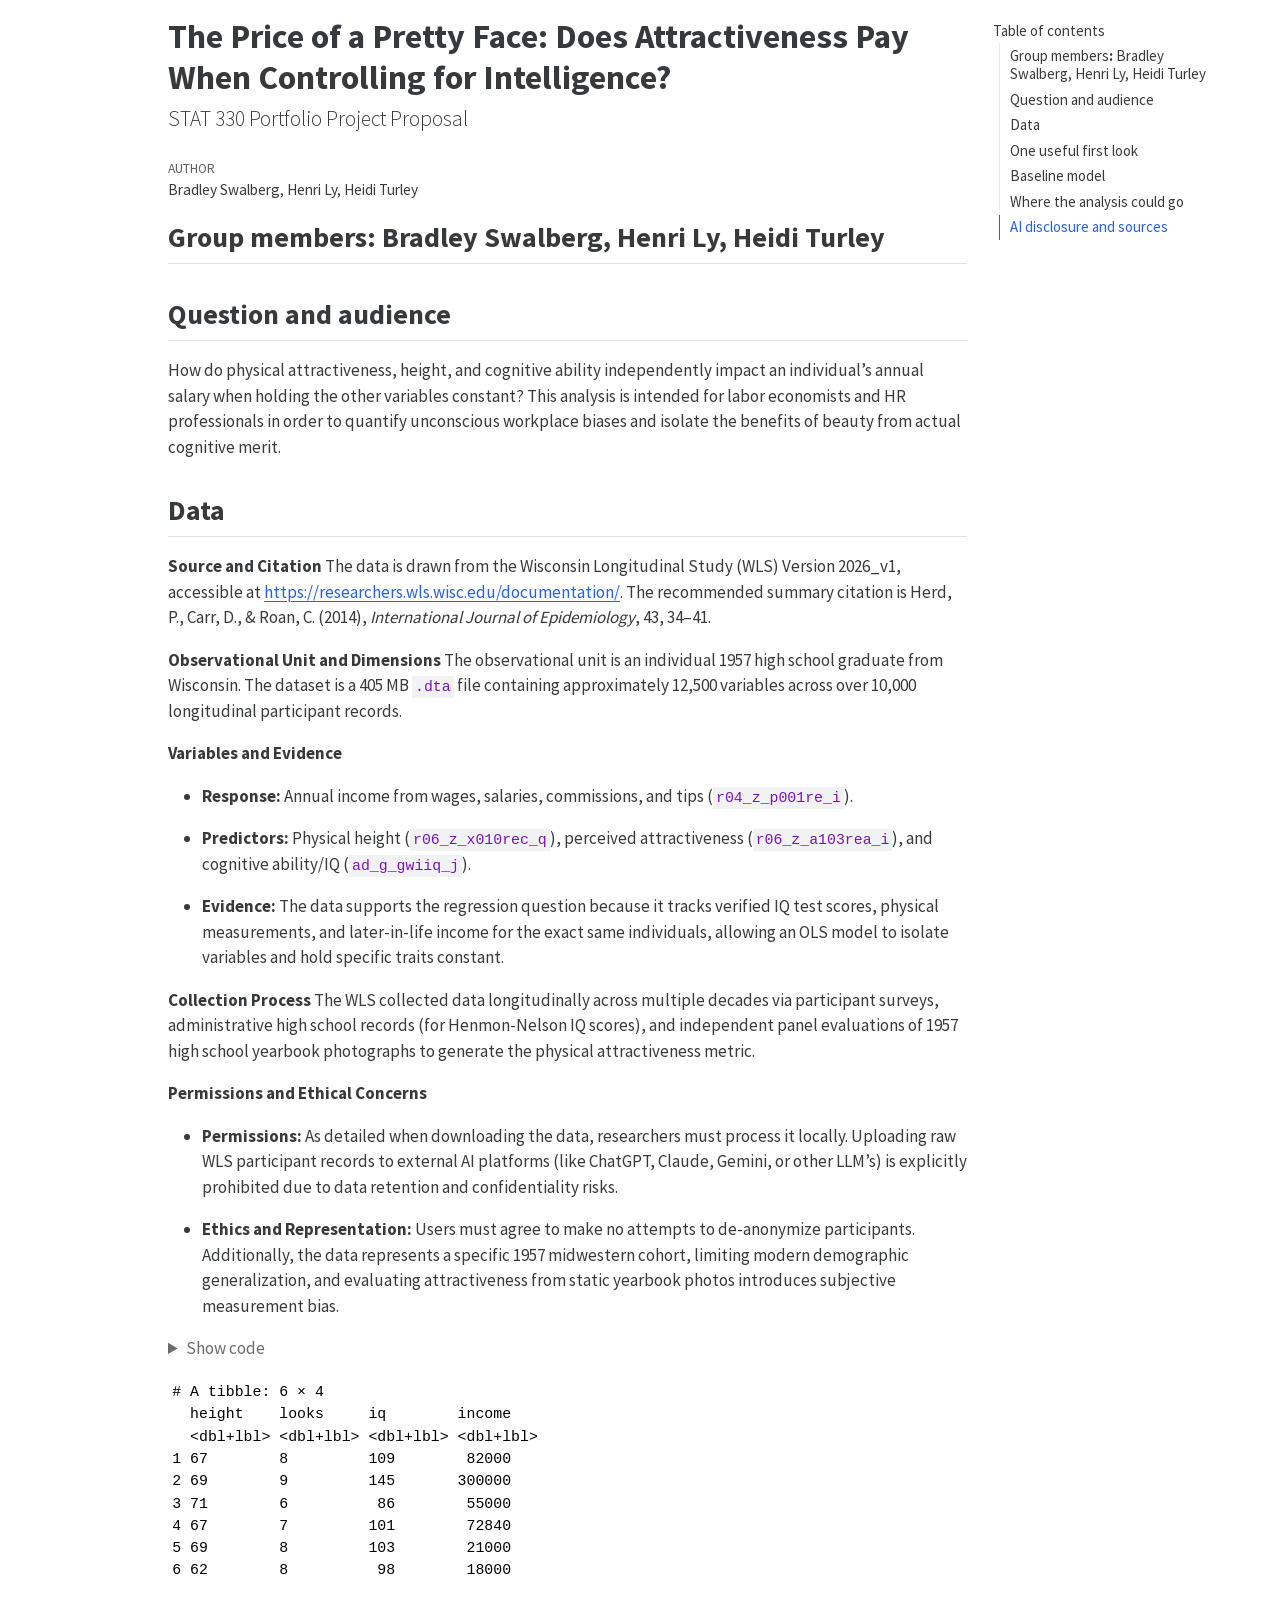
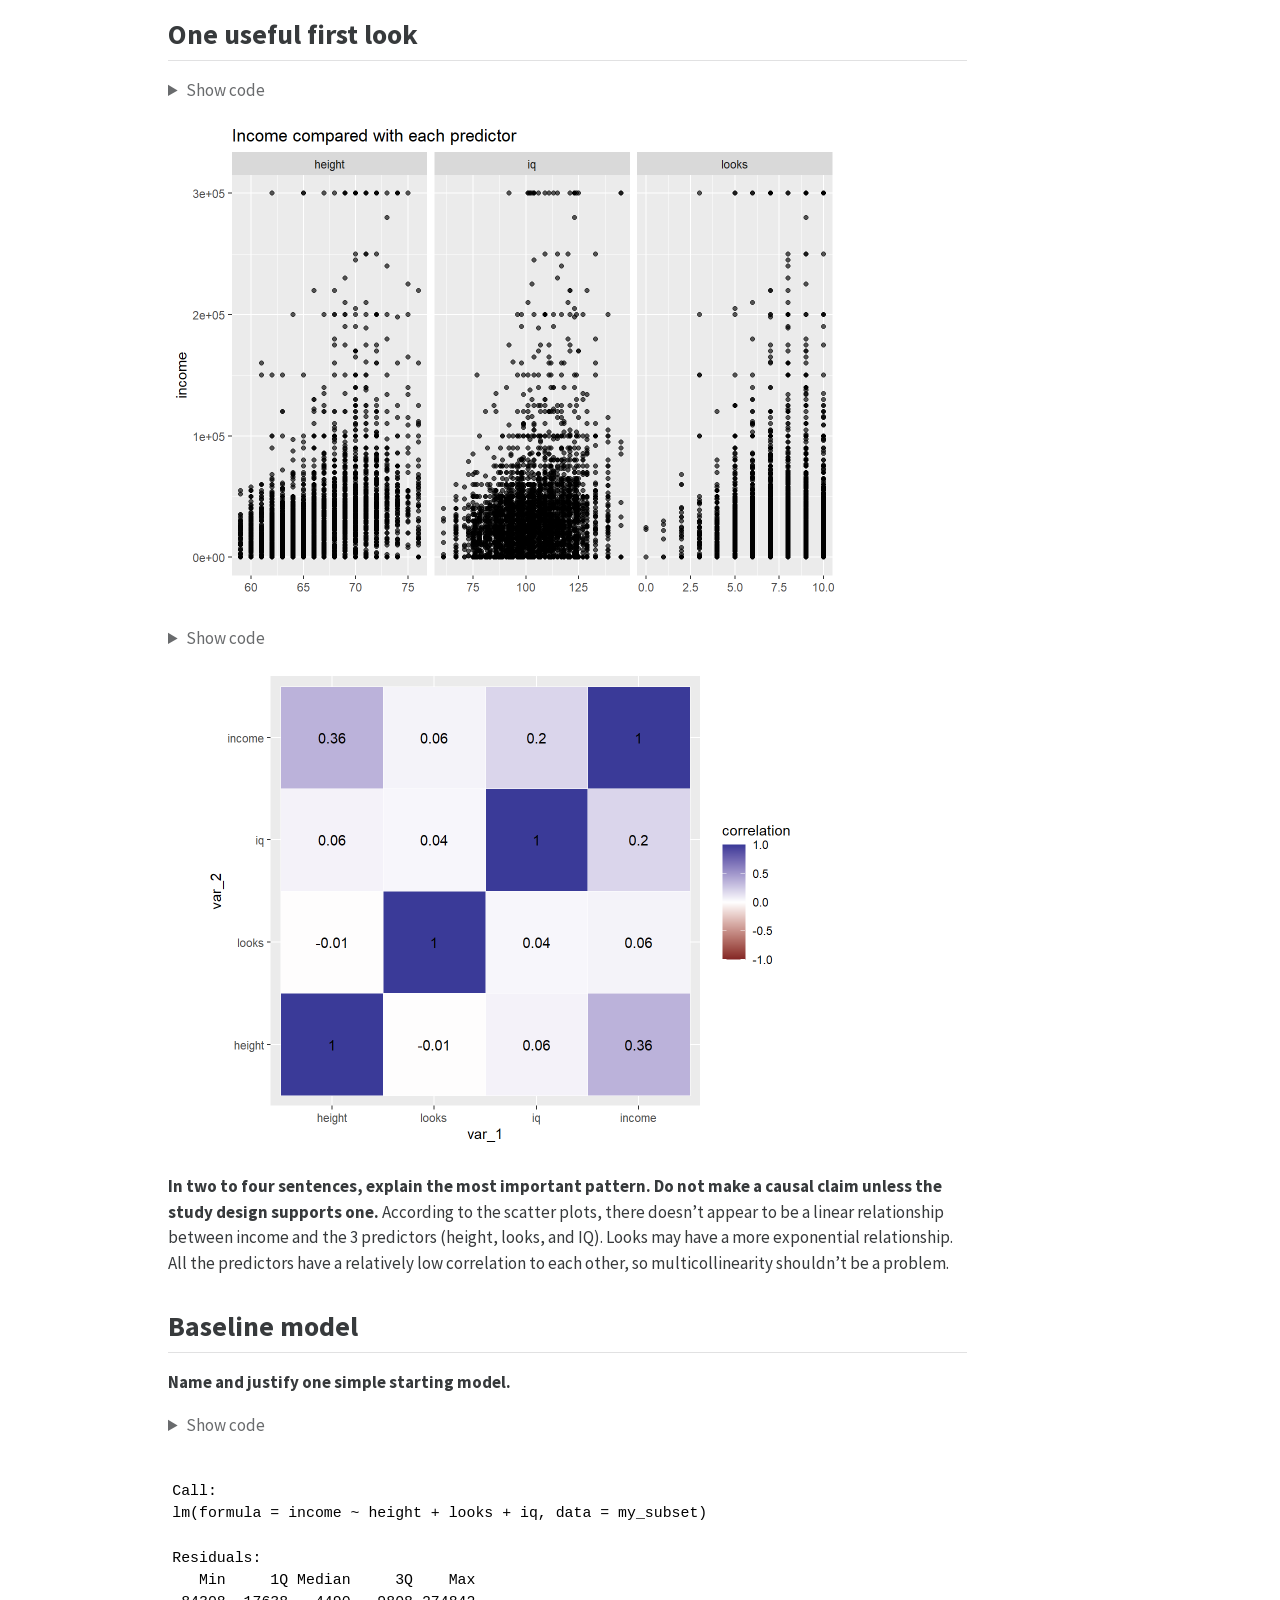
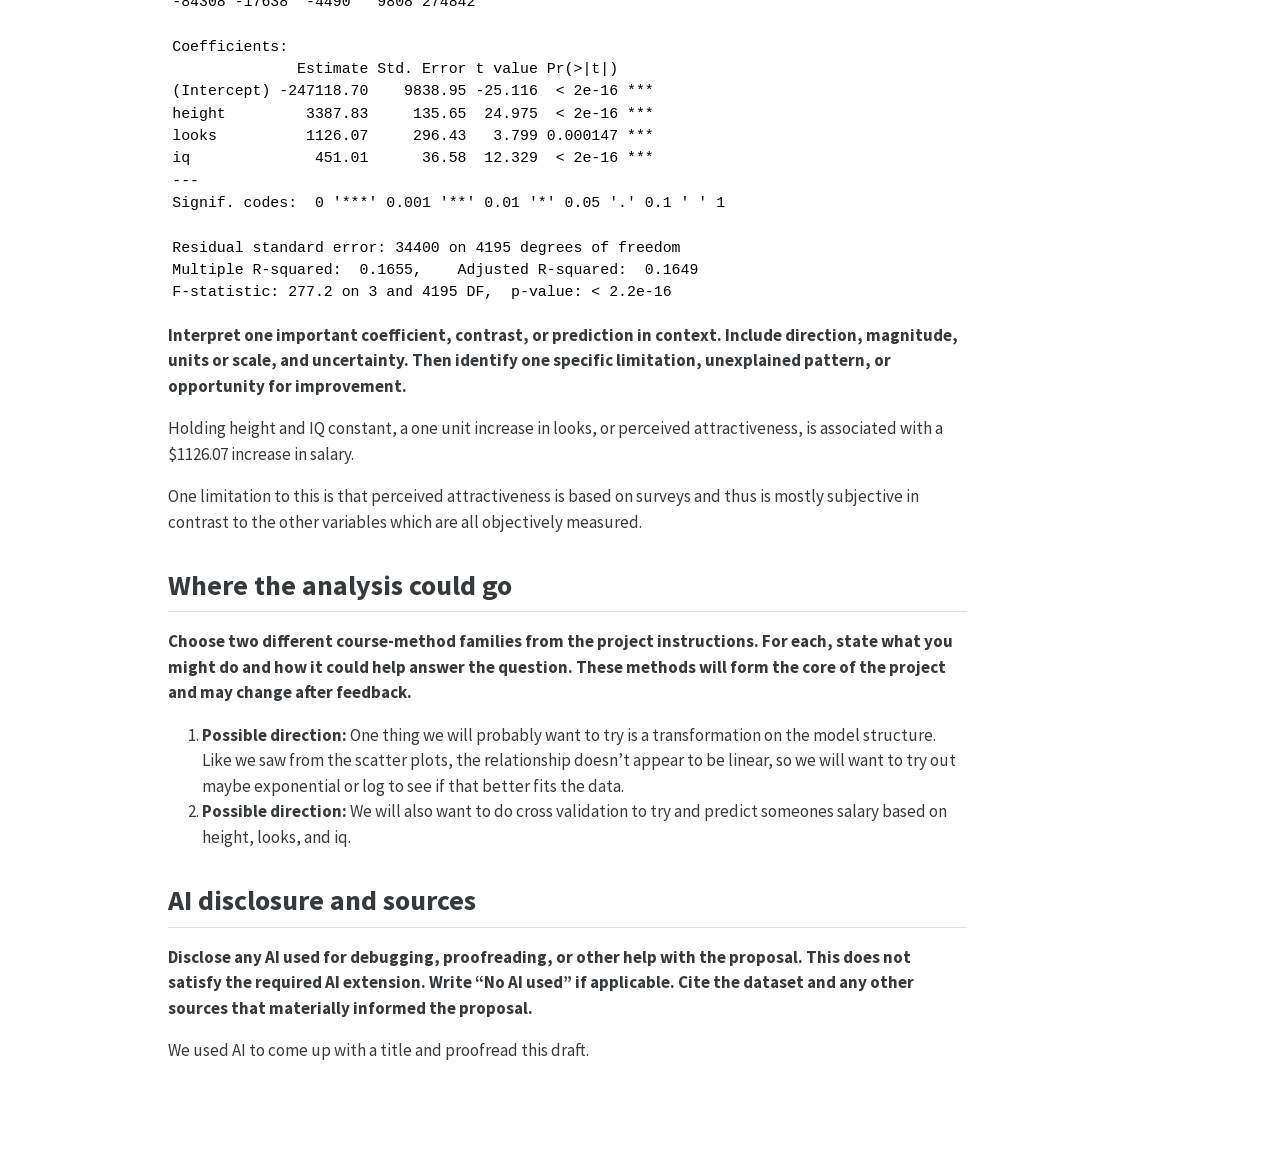
==== Proposal_Template_FINISHED.html @ 2f43ceb2 "Add project files" ====
<!DOCTYPE html>
<html xmlns="http://www.w3.org/1999/xhtml" lang="en" xml:lang="en"><head>

<meta charset="utf-8">
<meta name="generator" content="quarto-1.10.18">

<meta name="viewport" content="width=device-width, initial-scale=1.0, user-scalable=yes">

<meta name="author" content="Bradley Swalberg, Henri Ly, Heidi Turley">

<title>The Price of a Pretty Face: Does Attractiveness Pay When Controlling for Intelligence?</title>
<style>

span.smallcaps{font-variant: small-caps;}
div.columns{display: flex; gap: 1.5em;}
div.column{flex: auto;}
@media screen {
div.columns{gap: min(4vw, 1.5em);}
div.column{overflow-x: auto;}
}
div.hanging-indent{margin-left: 1.5em; text-indent: -1.5em;}
ul.task-list{list-style: none;}
ul.task-list li input[type="checkbox"] {
width: 0.8em;
margin: 0 0.8em 0.2em -1em;  vertical-align: middle;
}

html { -webkit-text-size-adjust: 100%; }
pre > code.sourceCode { white-space: pre; position: relative; }
pre > code.sourceCode > span { display: inline-block; line-height: 1.25; }
pre > code.sourceCode > span:empty { height: 1.2em; }
.sourceCode { overflow: visible; }
code.sourceCode > span { color: inherit; text-decoration: inherit; }
div.sourceCode { margin: 1em 0; }
pre.sourceCode { margin: 0; }
@media screen {
div.sourceCode { overflow: auto; }
}
@media print {
pre > code.sourceCode { white-space: pre-wrap; }
pre > code.sourceCode > span { text-indent: -5em; padding-left: 5em; }
}
pre.numberSource code
{ counter-reset: source-line 0; }
pre.numberSource code > span
{ position: relative; left: -4em; counter-increment: source-line; }
pre.numberSource code > span > a:first-child::before
{ content: counter(source-line);
position: relative; left: -1em; text-align: right; vertical-align: baseline;
border: none; display: inline-block;
-webkit-touch-callout: none; -webkit-user-select: none;
-khtml-user-select: none; -moz-user-select: none;
-ms-user-select: none; user-select: none;
padding: 0 4px; width: 4em;
}
pre.numberSource { margin-left: 3em; padding-left: 4px; }
div.sourceCode
{ }
@media screen {
pre > code.sourceCode > span > a:first-child::before { text-decoration: underline; }
}
</style>


<script>/*!
 * clipboard.js v2.0.11
 * https://clipboardjs.com/
 *
 * Licensed MIT © Zeno Rocha
 */
!function(t,e){"object"==typeof exports&&"object"==typeof module?module.exports=e():"function"==typeof define&&define.amd?define([],e):"object"==typeof exports?exports.ClipboardJS=e():t.ClipboardJS=e()}(this,function(){return n={686:function(t,e,n){"use strict";n.d(e,{default:function(){return b}});var e=n(279),i=n.n(e),e=n(370),u=n.n(e),e=n(817),r=n.n(e);function c(t){try{return document.execCommand(t)}catch(t){return}}var a=function(t){t=r()(t);return c("cut"),t};function o(t,e){var n,o,t=(n=t,o="rtl"===document.documentElement.getAttribute("dir"),(t=document.createElement("textarea")).style.fontSize="12pt",t.style.border="0",t.style.padding="0",t.style.margin="0",t.style.position="absolute",t.style[o?"right":"left"]="-9999px",o=window.pageYOffset||document.documentElement.scrollTop,t.style.top="".concat(o,"px"),t.setAttribute("readonly",""),t.value=n,t);return e.container.appendChild(t),e=r()(t),c("copy"),t.remove(),e}var f=function(t){var e=1<arguments.length&&void 0!==arguments[1]?arguments[1]:{container:document.body},n="";return"string"==typeof t?n=o(t,e):t instanceof HTMLInputElement&&!["text","search","url","tel","password"].includes(null==t?void 0:t.type)?n=o(t.value,e):(n=r()(t),c("copy")),n};function l(t){return(l="function"==typeof Symbol&&"symbol"==typeof Symbol.iterator?function(t){return typeof t}:function(t){return t&&"function"==typeof Symbol&&t.constructor===Symbol&&t!==Symbol.prototype?"symbol":typeof t})(t)}var s=function(){var t=0<arguments.length&&void 0!==arguments[0]?arguments[0]:{},e=t.action,n=void 0===e?"copy":e,o=t.container,e=t.target,t=t.text;if("copy"!==n&&"cut"!==n)throw new Error('Invalid "action" value, use either "copy" or "cut"');if(void 0!==e){if(!e||"object"!==l(e)||1!==e.nodeType)throw new Error('Invalid "target" value, use a valid Element');if("copy"===n&&e.hasAttribute("disabled"))throw new Error('Invalid "target" attribute. Please use "readonly" instead of "disabled" attribute');if("cut"===n&&(e.hasAttribute("readonly")||e.hasAttribute("disabled")))throw new Error('Invalid "target" attribute. You can\'t cut text from elements with "readonly" or "disabled" attributes')}return t?f(t,{container:o}):e?"cut"===n?a(e):f(e,{container:o}):void 0};function p(t){return(p="function"==typeof Symbol&&"symbol"==typeof Symbol.iterator?function(t){return typeof t}:function(t){return t&&"function"==typeof Symbol&&t.constructor===Symbol&&t!==Symbol.prototype?"symbol":typeof t})(t)}function d(t,e){for(var n=0;n<e.length;n++){var o=e[n];o.enumerable=o.enumerable||!1,o.configurable=!0,"value"in o&&(o.writable=!0),Object.defineProperty(t,o.key,o)}}function y(t,e){return(y=Object.setPrototypeOf||function(t,e){return t.__proto__=e,t})(t,e)}function h(n){var o=function(){if("undefined"==typeof Reflect||!Reflect.construct)return!1;if(Reflect.construct.sham)return!1;if("function"==typeof Proxy)return!0;try{return Date.prototype.toString.call(Reflect.construct(Date,[],function(){})),!0}catch(t){return!1}}();return function(){var t,e=v(n);return t=o?(t=v(this).constructor,Reflect.construct(e,arguments,t)):e.apply(this,arguments),e=this,!(t=t)||"object"!==p(t)&&"function"!=typeof t?function(t){if(void 0!==t)return t;throw new ReferenceError("this hasn't been initialised - super() hasn't been called")}(e):t}}function v(t){return(v=Object.setPrototypeOf?Object.getPrototypeOf:function(t){return t.__proto__||Object.getPrototypeOf(t)})(t)}function m(t,e){t="data-clipboard-".concat(t);if(e.hasAttribute(t))return e.getAttribute(t)}var b=function(){!function(t,e){if("function"!=typeof e&&null!==e)throw new TypeError("Super expression must either be null or a function");t.prototype=Object.create(e&&e.prototype,{constructor:{value:t,writable:!0,configurable:!0}}),e&&y(t,e)}(r,i());var t,e,n,o=h(r);function r(t,e){var n;return function(t){if(!(t instanceof r))throw new TypeError("Cannot call a class as a function")}(this),(n=o.call(this)).resolveOptions(e),n.listenClick(t),n}return t=r,n=[{key:"copy",value:function(t){var e=1<arguments.length&&void 0!==arguments[1]?arguments[1]:{container:document.body};return f(t,e)}},{key:"cut",value:function(t){return a(t)}},{key:"isSupported",value:function(){var t=0<arguments.length&&void 0!==arguments[0]?arguments[0]:["copy","cut"],t="string"==typeof t?[t]:t,e=!!document.queryCommandSupported;return t.forEach(function(t){e=e&&!!document.queryCommandSupported(t)}),e}}],(e=[{key:"resolveOptions",value:function(){var t=0<arguments.length&&void 0!==arguments[0]?arguments[0]:{};this.action="function"==typeof t.action?t.action:this.defaultAction,this.target="function"==typeof t.target?t.target:this.defaultTarget,this.text="function"==typeof t.text?t.text:this.defaultText,this.container="object"===p(t.container)?t.container:document.body}},{key:"listenClick",value:function(t){var e=this;this.listener=u()(t,"click",function(t){return e.onClick(t)})}},{key:"onClick",value:function(t){var e=t.delegateTarget||t.currentTarget,n=this.action(e)||"copy",t=s({action:n,container:this.container,target:this.target(e),text:this.text(e)});this.emit(t?"success":"error",{action:n,text:t,trigger:e,clearSelection:function(){e&&e.focus(),window.getSelection().removeAllRanges()}})}},{key:"defaultAction",value:function(t){return m("action",t)}},{key:"defaultTarget",value:function(t){t=m("target",t);if(t)return document.querySelector(t)}},{key:"defaultText",value:function(t){return m("text",t)}},{key:"destroy",value:function(){this.listener.destroy()}}])&&d(t.prototype,e),n&&d(t,n),r}()},828:function(t){var e;"undefined"==typeof Element||Element.prototype.matches||((e=Element.prototype).matches=e.matchesSelector||e.mozMatchesSelector||e.msMatchesSelector||e.oMatchesSelector||e.webkitMatchesSelector),t.exports=function(t,e){for(;t&&9!==t.nodeType;){if("function"==typeof t.matches&&t.matches(e))return t;t=t.parentNode}}},438:function(t,e,n){var u=n(828);function i(t,e,n,o,r){var i=function(e,n,t,o){return function(t){t.delegateTarget=u(t.target,n),t.delegateTarget&&o.call(e,t)}}.apply(this,arguments);return t.addEventListener(n,i,r),{destroy:function(){t.removeEventListener(n,i,r)}}}t.exports=function(t,e,n,o,r){return"function"==typeof t.addEventListener?i.apply(null,arguments):"function"==typeof n?i.bind(null,document).apply(null,arguments):("string"==typeof t&&(t=document.querySelectorAll(t)),Array.prototype.map.call(t,function(t){return i(t,e,n,o,r)}))}},879:function(t,n){n.node=function(t){return void 0!==t&&t instanceof HTMLElement&&1===t.nodeType},n.nodeList=function(t){var e=Object.prototype.toString.call(t);return void 0!==t&&("[object NodeList]"===e||"[object HTMLCollection]"===e)&&"length"in t&&(0===t.length||n.node(t[0]))},n.string=function(t){return"string"==typeof t||t instanceof String},n.fn=function(t){return"[object Function]"===Object.prototype.toString.call(t)}},370:function(t,e,n){var f=n(879),l=n(438);t.exports=function(t,e,n){if(!t&&!e&&!n)throw new Error("Missing required arguments");if(!f.string(e))throw new TypeError("Second argument must be a String");if(!f.fn(n))throw new TypeError("Third argument must be a Function");if(f.node(t))return c=e,a=n,(u=t).addEventListener(c,a),{destroy:function(){u.removeEventListener(c,a)}};if(f.nodeList(t))return o=t,r=e,i=n,Array.prototype.forEach.call(o,function(t){t.addEventListener(r,i)}),{destroy:function(){Array.prototype.forEach.call(o,function(t){t.removeEventListener(r,i)})}};if(f.string(t))return t=t,e=e,n=n,l(document.body,t,e,n);throw new TypeError("First argument must be a String, HTMLElement, HTMLCollection, or NodeList");var o,r,i,u,c,a}},817:function(t){t.exports=function(t){var e,n="SELECT"===t.nodeName?(t.focus(),t.value):"INPUT"===t.nodeName||"TEXTAREA"===t.nodeName?((e=t.hasAttribute("readonly"))||t.setAttribute("readonly",""),t.select(),t.setSelectionRange(0,t.value.length),e||t.removeAttribute("readonly"),t.value):(t.hasAttribute("contenteditable")&&t.focus(),n=window.getSelection(),(e=document.createRange()).selectNodeContents(t),n.removeAllRanges(),n.addRange(e),n.toString());return n}},279:function(t){function e(){}e.prototype={on:function(t,e,n){var o=this.e||(this.e={});return(o[t]||(o[t]=[])).push({fn:e,ctx:n}),this},once:function(t,e,n){var o=this;function r(){o.off(t,r),e.apply(n,arguments)}return r._=e,this.on(t,r,n)},emit:function(t){for(var e=[].slice.call(arguments,1),n=((this.e||(this.e={}))[t]||[]).slice(),o=0,r=n.length;o<r;o++)n[o].fn.apply(n[o].ctx,e);return this},off:function(t,e){var n=this.e||(this.e={}),o=n[t],r=[];if(o&&e)for(var i=0,u=o.length;i<u;i++)o[i].fn!==e&&o[i].fn._!==e&&r.push(o[i]);return r.length?n[t]=r:delete n[t],this}},t.exports=e,t.exports.TinyEmitter=e}},r={},o.n=function(t){var e=t&&t.__esModule?function(){return t.default}:function(){return t};return o.d(e,{a:e}),e},o.d=function(t,e){for(var n in e)o.o(e,n)&&!o.o(t,n)&&Object.defineProperty(t,n,{enumerable:!0,get:e[n]})},o.o=function(t,e){return Object.prototype.hasOwnProperty.call(t,e)},o(686).default;function o(t){if(r[t])return r[t].exports;var e=r[t]={exports:{}};return n[t](e,e.exports,o),e.exports}var n,r});</script>
<script src="[data-uri]" type="module"></script>
<script src="[data-uri]" type="module"></script>
<script>/**
 * @popperjs/core v2.11.7 - MIT License
 */

!function(e,t){"object"==typeof exports&&"undefined"!=typeof module?t(exports):"function"==typeof define&&define.amd?define(["exports"],t):t((e="undefined"!=typeof globalThis?globalThis:e||self).Popper={})}(this,(function(e){"use strict";function t(e){if(null==e)return window;if("[object Window]"!==e.toString()){var t=e.ownerDocument;return t&&t.defaultView||window}return e}function n(e){return e instanceof t(e).Element||e instanceof Element}function r(e){return e instanceof t(e).HTMLElement||e instanceof HTMLElement}function o(e){return"undefined"!=typeof ShadowRoot&&(e instanceof t(e).ShadowRoot||e instanceof ShadowRoot)}var i=Math.max,a=Math.min,s=Math.round;function f(){var e=navigator.userAgentData;return null!=e&&e.brands&&Array.isArray(e.brands)?e.brands.map((function(e){return e.brand+"/"+e.version})).join(" "):navigator.userAgent}function c(){return!/^((?!chrome|android).)*safari/i.test(f())}function p(e,o,i){void 0===o&&(o=!1),void 0===i&&(i=!1);var a=e.getBoundingClientRect(),f=1,p=1;o&&r(e)&&(f=e.offsetWidth>0&&s(a.width)/e.offsetWidth||1,p=e.offsetHeight>0&&s(a.height)/e.offsetHeight||1);var u=(n(e)?t(e):window).visualViewport,l=!c()&&i,d=(a.left+(l&&u?u.offsetLeft:0))/f,h=(a.top+(l&&u?u.offsetTop:0))/p,m=a.width/f,v=a.height/p;return{width:m,height:v,top:h,right:d+m,bottom:h+v,left:d,x:d,y:h}}function u(e){var n=t(e);return{scrollLeft:n.pageXOffset,scrollTop:n.pageYOffset}}function l(e){return e?(e.nodeName||"").toLowerCase():null}function d(e){return((n(e)?e.ownerDocument:e.document)||window.document).documentElement}function h(e){return p(d(e)).left+u(e).scrollLeft}function m(e){return t(e).getComputedStyle(e)}function v(e){var t=m(e),n=t.overflow,r=t.overflowX,o=t.overflowY;return/auto|scroll|overlay|hidden/.test(n+o+r)}function y(e,n,o){void 0===o&&(o=!1);var i,a,f=r(n),c=r(n)&&function(e){var t=e.getBoundingClientRect(),n=s(t.width)/e.offsetWidth||1,r=s(t.height)/e.offsetHeight||1;return 1!==n||1!==r}(n),m=d(n),y=p(e,c,o),g={scrollLeft:0,scrollTop:0},b={x:0,y:0};return(f||!f&&!o)&&(("body"!==l(n)||v(m))&&(g=(i=n)!==t(i)&&r(i)?{scrollLeft:(a=i).scrollLeft,scrollTop:a.scrollTop}:u(i)),r(n)?((b=p(n,!0)).x+=n.clientLeft,b.y+=n.clientTop):m&&(b.x=h(m))),{x:y.left+g.scrollLeft-b.x,y:y.top+g.scrollTop-b.y,width:y.width,height:y.height}}function g(e){var t=p(e),n=e.offsetWidth,r=e.offsetHeight;return Math.abs(t.width-n)<=1&&(n=t.width),Math.abs(t.height-r)<=1&&(r=t.height),{x:e.offsetLeft,y:e.offsetTop,width:n,height:r}}function b(e){return"html"===l(e)?e:e.assignedSlot||e.parentNode||(o(e)?e.host:null)||d(e)}function x(e){return["html","body","#document"].indexOf(l(e))>=0?e.ownerDocument.body:r(e)&&v(e)?e:x(b(e))}function w(e,n){var r;void 0===n&&(n=[]);var o=x(e),i=o===(null==(r=e.ownerDocument)?void 0:r.body),a=t(o),s=i?[a].concat(a.visualViewport||[],v(o)?o:[]):o,f=n.concat(s);return i?f:f.concat(w(b(s)))}function O(e){return["table","td","th"].indexOf(l(e))>=0}function j(e){return r(e)&&"fixed"!==m(e).position?e.offsetParent:null}function E(e){for(var n=t(e),i=j(e);i&&O(i)&&"static"===m(i).position;)i=j(i);return i&&("html"===l(i)||"body"===l(i)&&"static"===m(i).position)?n:i||function(e){var t=/firefox/i.test(f());if(/Trident/i.test(f())&&r(e)&&"fixed"===m(e).position)return null;var n=b(e);for(o(n)&&(n=n.host);r(n)&&["html","body"].indexOf(l(n))<0;){var i=m(n);if("none"!==i.transform||"none"!==i.perspective||"paint"===i.contain||-1!==["transform","perspective"].indexOf(i.willChange)||t&&"filter"===i.willChange||t&&i.filter&&"none"!==i.filter)return n;n=n.parentNode}return null}(e)||n}var D="top",A="bottom",L="right",P="left",M="auto",k=[D,A,L,P],W="start",B="end",H="viewport",T="popper",R=k.reduce((function(e,t){return e.concat([t+"-"+W,t+"-"+B])}),[]),S=[].concat(k,[M]).reduce((function(e,t){return e.concat([t,t+"-"+W,t+"-"+B])}),[]),V=["beforeRead","read","afterRead","beforeMain","main","afterMain","beforeWrite","write","afterWrite"];function q(e){var t=new Map,n=new Set,r=[];function o(e){n.add(e.name),[].concat(e.requires||[],e.requiresIfExists||[]).forEach((function(e){if(!n.has(e)){var r=t.get(e);r&&o(r)}})),r.push(e)}return e.forEach((function(e){t.set(e.name,e)})),e.forEach((function(e){n.has(e.name)||o(e)})),r}function C(e){return e.split("-")[0]}function N(e,t){var n=t.getRootNode&&t.getRootNode();if(e.contains(t))return!0;if(n&&o(n)){var r=t;do{if(r&&e.isSameNode(r))return!0;r=r.parentNode||r.host}while(r)}return!1}function I(e){return Object.assign({},e,{left:e.x,top:e.y,right:e.x+e.width,bottom:e.y+e.height})}function _(e,r,o){return r===H?I(function(e,n){var r=t(e),o=d(e),i=r.visualViewport,a=o.clientWidth,s=o.clientHeight,f=0,p=0;if(i){a=i.width,s=i.height;var u=c();(u||!u&&"fixed"===n)&&(f=i.offsetLeft,p=i.offsetTop)}return{width:a,height:s,x:f+h(e),y:p}}(e,o)):n(r)?function(e,t){var n=p(e,!1,"fixed"===t);return n.top=n.top+e.clientTop,n.left=n.left+e.clientLeft,n.bottom=n.top+e.clientHeight,n.right=n.left+e.clientWidth,n.width=e.clientWidth,n.height=e.clientHeight,n.x=n.left,n.y=n.top,n}(r,o):I(function(e){var t,n=d(e),r=u(e),o=null==(t=e.ownerDocument)?void 0:t.body,a=i(n.scrollWidth,n.clientWidth,o?o.scrollWidth:0,o?o.clientWidth:0),s=i(n.scrollHeight,n.clientHeight,o?o.scrollHeight:0,o?o.clientHeight:0),f=-r.scrollLeft+h(e),c=-r.scrollTop;return"rtl"===m(o||n).direction&&(f+=i(n.clientWidth,o?o.clientWidth:0)-a),{width:a,height:s,x:f,y:c}}(d(e)))}function F(e,t,o,s){var f="clippingParents"===t?function(e){var t=w(b(e)),o=["absolute","fixed"].indexOf(m(e).position)>=0&&r(e)?E(e):e;return n(o)?t.filter((function(e){return n(e)&&N(e,o)&&"body"!==l(e)})):[]}(e):[].concat(t),c=[].concat(f,[o]),p=c[0],u=c.reduce((function(t,n){var r=_(e,n,s);return t.top=i(r.top,t.top),t.right=a(r.right,t.right),t.bottom=a(r.bottom,t.bottom),t.left=i(r.left,t.left),t}),_(e,p,s));return u.width=u.right-u.left,u.height=u.bottom-u.top,u.x=u.left,u.y=u.top,u}function U(e){return e.split("-")[1]}function z(e){return["top","bottom"].indexOf(e)>=0?"x":"y"}function X(e){var t,n=e.reference,r=e.element,o=e.placement,i=o?C(o):null,a=o?U(o):null,s=n.x+n.width/2-r.width/2,f=n.y+n.height/2-r.height/2;switch(i){case D:t={x:s,y:n.y-r.height};break;case A:t={x:s,y:n.y+n.height};break;case L:t={x:n.x+n.width,y:f};break;case P:t={x:n.x-r.width,y:f};break;default:t={x:n.x,y:n.y}}var c=i?z(i):null;if(null!=c){var p="y"===c?"height":"width";switch(a){case W:t[c]=t[c]-(n[p]/2-r[p]/2);break;case B:t[c]=t[c]+(n[p]/2-r[p]/2)}}return t}function Y(e){return Object.assign({},{top:0,right:0,bottom:0,left:0},e)}function G(e,t){return t.reduce((function(t,n){return t[n]=e,t}),{})}function J(e,t){void 0===t&&(t={});var r=t,o=r.placement,i=void 0===o?e.placement:o,a=r.strategy,s=void 0===a?e.strategy:a,f=r.boundary,c=void 0===f?"clippingParents":f,u=r.rootBoundary,l=void 0===u?H:u,h=r.elementContext,m=void 0===h?T:h,v=r.altBoundary,y=void 0!==v&&v,g=r.padding,b=void 0===g?0:g,x=Y("number"!=typeof b?b:G(b,k)),w=m===T?"reference":T,O=e.rects.popper,j=e.elements[y?w:m],E=F(n(j)?j:j.contextElement||d(e.elements.popper),c,l,s),P=p(e.elements.reference),M=X({reference:P,element:O,strategy:"absolute",placement:i}),W=I(Object.assign({},O,M)),B=m===T?W:P,R={top:E.top-B.top+x.top,bottom:B.bottom-E.bottom+x.bottom,left:E.left-B.left+x.left,right:B.right-E.right+x.right},S=e.modifiersData.offset;if(m===T&&S){var V=S[i];Object.keys(R).forEach((function(e){var t=[L,A].indexOf(e)>=0?1:-1,n=[D,A].indexOf(e)>=0?"y":"x";R[e]+=V[n]*t}))}return R}var K={placement:"bottom",modifiers:[],strategy:"absolute"};function Q(){for(var e=arguments.length,t=new Array(e),n=0;n<e;n++)t[n]=arguments[n];return!t.some((function(e){return!(e&&"function"==typeof e.getBoundingClientRect)}))}function Z(e){void 0===e&&(e={});var t=e,r=t.defaultModifiers,o=void 0===r?[]:r,i=t.defaultOptions,a=void 0===i?K:i;return function(e,t,r){void 0===r&&(r=a);var i,s,f={placement:"bottom",orderedModifiers:[],options:Object.assign({},K,a),modifiersData:{},elements:{reference:e,popper:t},attributes:{},styles:{}},c=[],p=!1,u={state:f,setOptions:function(r){var i="function"==typeof r?r(f.options):r;l(),f.options=Object.assign({},a,f.options,i),f.scrollParents={reference:n(e)?w(e):e.contextElement?w(e.contextElement):[],popper:w(t)};var s,p,d=function(e){var t=q(e);return V.reduce((function(e,n){return e.concat(t.filter((function(e){return e.phase===n})))}),[])}((s=[].concat(o,f.options.modifiers),p=s.reduce((function(e,t){var n=e[t.name];return e[t.name]=n?Object.assign({},n,t,{options:Object.assign({},n.options,t.options),data:Object.assign({},n.data,t.data)}):t,e}),{}),Object.keys(p).map((function(e){return p[e]}))));return f.orderedModifiers=d.filter((function(e){return e.enabled})),f.orderedModifiers.forEach((function(e){var t=e.name,n=e.options,r=void 0===n?{}:n,o=e.effect;if("function"==typeof o){var i=o({state:f,name:t,instance:u,options:r}),a=function(){};c.push(i||a)}})),u.update()},forceUpdate:function(){if(!p){var e=f.elements,t=e.reference,n=e.popper;if(Q(t,n)){f.rects={reference:y(t,E(n),"fixed"===f.options.strategy),popper:g(n)},f.reset=!1,f.placement=f.options.placement,f.orderedModifiers.forEach((function(e){return f.modifiersData[e.name]=Object.assign({},e.data)}));for(var r=0;r<f.orderedModifiers.length;r++)if(!0!==f.reset){var o=f.orderedModifiers[r],i=o.fn,a=o.options,s=void 0===a?{}:a,c=o.name;"function"==typeof i&&(f=i({state:f,options:s,name:c,instance:u})||f)}else f.reset=!1,r=-1}}},update:(i=function(){return new Promise((function(e){u.forceUpdate(),e(f)}))},function(){return s||(s=new Promise((function(e){Promise.resolve().then((function(){s=void 0,e(i())}))}))),s}),destroy:function(){l(),p=!0}};if(!Q(e,t))return u;function l(){c.forEach((function(e){return e()})),c=[]}return u.setOptions(r).then((function(e){!p&&r.onFirstUpdate&&r.onFirstUpdate(e)})),u}}var $={passive:!0};var ee={name:"eventListeners",enabled:!0,phase:"write",fn:function(){},effect:function(e){var n=e.state,r=e.instance,o=e.options,i=o.scroll,a=void 0===i||i,s=o.resize,f=void 0===s||s,c=t(n.elements.popper),p=[].concat(n.scrollParents.reference,n.scrollParents.popper);return a&&p.forEach((function(e){e.addEventListener("scroll",r.update,$)})),f&&c.addEventListener("resize",r.update,$),function(){a&&p.forEach((function(e){e.removeEventListener("scroll",r.update,$)})),f&&c.removeEventListener("resize",r.update,$)}},data:{}};var te={name:"popperOffsets",enabled:!0,phase:"read",fn:function(e){var t=e.state,n=e.name;t.modifiersData[n]=X({reference:t.rects.reference,element:t.rects.popper,strategy:"absolute",placement:t.placement})},data:{}},ne={top:"auto",right:"auto",bottom:"auto",left:"auto"};function re(e){var n,r=e.popper,o=e.popperRect,i=e.placement,a=e.variation,f=e.offsets,c=e.position,p=e.gpuAcceleration,u=e.adaptive,l=e.roundOffsets,h=e.isFixed,v=f.x,y=void 0===v?0:v,g=f.y,b=void 0===g?0:g,x="function"==typeof l?l({x:y,y:b}):{x:y,y:b};y=x.x,b=x.y;var w=f.hasOwnProperty("x"),O=f.hasOwnProperty("y"),j=P,M=D,k=window;if(u){var W=E(r),H="clientHeight",T="clientWidth";if(W===t(r)&&"static"!==m(W=d(r)).position&&"absolute"===c&&(H="scrollHeight",T="scrollWidth"),W=W,i===D||(i===P||i===L)&&a===B)M=A,b-=(h&&W===k&&k.visualViewport?k.visualViewport.height:W[H])-o.height,b*=p?1:-1;if(i===P||(i===D||i===A)&&a===B)j=L,y-=(h&&W===k&&k.visualViewport?k.visualViewport.width:W[T])-o.width,y*=p?1:-1}var R,S=Object.assign({position:c},u&&ne),V=!0===l?function(e,t){var n=e.x,r=e.y,o=t.devicePixelRatio||1;return{x:s(n*o)/o||0,y:s(r*o)/o||0}}({x:y,y:b},t(r)):{x:y,y:b};return y=V.x,b=V.y,p?Object.assign({},S,((R={})[M]=O?"0":"",R[j]=w?"0":"",R.transform=(k.devicePixelRatio||1)<=1?"translate("+y+"px, "+b+"px)":"translate3d("+y+"px, "+b+"px, 0)",R)):Object.assign({},S,((n={})[M]=O?b+"px":"",n[j]=w?y+"px":"",n.transform="",n))}var oe={name:"computeStyles",enabled:!0,phase:"beforeWrite",fn:function(e){var t=e.state,n=e.options,r=n.gpuAcceleration,o=void 0===r||r,i=n.adaptive,a=void 0===i||i,s=n.roundOffsets,f=void 0===s||s,c={placement:C(t.placement),variation:U(t.placement),popper:t.elements.popper,popperRect:t.rects.popper,gpuAcceleration:o,isFixed:"fixed"===t.options.strategy};null!=t.modifiersData.popperOffsets&&(t.styles.popper=Object.assign({},t.styles.popper,re(Object.assign({},c,{offsets:t.modifiersData.popperOffsets,position:t.options.strategy,adaptive:a,roundOffsets:f})))),null!=t.modifiersData.arrow&&(t.styles.arrow=Object.assign({},t.styles.arrow,re(Object.assign({},c,{offsets:t.modifiersData.arrow,position:"absolute",adaptive:!1,roundOffsets:f})))),t.attributes.popper=Object.assign({},t.attributes.popper,{"data-popper-placement":t.placement})},data:{}};var ie={name:"applyStyles",enabled:!0,phase:"write",fn:function(e){var t=e.state;Object.keys(t.elements).forEach((function(e){var n=t.styles[e]||{},o=t.attributes[e]||{},i=t.elements[e];r(i)&&l(i)&&(Object.assign(i.style,n),Object.keys(o).forEach((function(e){var t=o[e];!1===t?i.removeAttribute(e):i.setAttribute(e,!0===t?"":t)})))}))},effect:function(e){var t=e.state,n={popper:{position:t.options.strategy,left:"0",top:"0",margin:"0"},arrow:{position:"absolute"},reference:{}};return Object.assign(t.elements.popper.style,n.popper),t.styles=n,t.elements.arrow&&Object.assign(t.elements.arrow.style,n.arrow),function(){Object.keys(t.elements).forEach((function(e){var o=t.elements[e],i=t.attributes[e]||{},a=Object.keys(t.styles.hasOwnProperty(e)?t.styles[e]:n[e]).reduce((function(e,t){return e[t]="",e}),{});r(o)&&l(o)&&(Object.assign(o.style,a),Object.keys(i).forEach((function(e){o.removeAttribute(e)})))}))}},requires:["computeStyles"]};var ae={name:"offset",enabled:!0,phase:"main",requires:["popperOffsets"],fn:function(e){var t=e.state,n=e.options,r=e.name,o=n.offset,i=void 0===o?[0,0]:o,a=S.reduce((function(e,n){return e[n]=function(e,t,n){var r=C(e),o=[P,D].indexOf(r)>=0?-1:1,i="function"==typeof n?n(Object.assign({},t,{placement:e})):n,a=i[0],s=i[1];return a=a||0,s=(s||0)*o,[P,L].indexOf(r)>=0?{x:s,y:a}:{x:a,y:s}}(n,t.rects,i),e}),{}),s=a[t.placement],f=s.x,c=s.y;null!=t.modifiersData.popperOffsets&&(t.modifiersData.popperOffsets.x+=f,t.modifiersData.popperOffsets.y+=c),t.modifiersData[r]=a}},se={left:"right",right:"left",bottom:"top",top:"bottom"};function fe(e){return e.replace(/left|right|bottom|top/g,(function(e){return se[e]}))}var ce={start:"end",end:"start"};function pe(e){return e.replace(/start|end/g,(function(e){return ce[e]}))}function ue(e,t){void 0===t&&(t={});var n=t,r=n.placement,o=n.boundary,i=n.rootBoundary,a=n.padding,s=n.flipVariations,f=n.allowedAutoPlacements,c=void 0===f?S:f,p=U(r),u=p?s?R:R.filter((function(e){return U(e)===p})):k,l=u.filter((function(e){return c.indexOf(e)>=0}));0===l.length&&(l=u);var d=l.reduce((function(t,n){return t[n]=J(e,{placement:n,boundary:o,rootBoundary:i,padding:a})[C(n)],t}),{});return Object.keys(d).sort((function(e,t){return d[e]-d[t]}))}var le={name:"flip",enabled:!0,phase:"main",fn:function(e){var t=e.state,n=e.options,r=e.name;if(!t.modifiersData[r]._skip){for(var o=n.mainAxis,i=void 0===o||o,a=n.altAxis,s=void 0===a||a,f=n.fallbackPlacements,c=n.padding,p=n.boundary,u=n.rootBoundary,l=n.altBoundary,d=n.flipVariations,h=void 0===d||d,m=n.allowedAutoPlacements,v=t.options.placement,y=C(v),g=f||(y===v||!h?[fe(v)]:function(e){if(C(e)===M)return[];var t=fe(e);return[pe(e),t,pe(t)]}(v)),b=[v].concat(g).reduce((function(e,n){return e.concat(C(n)===M?ue(t,{placement:n,boundary:p,rootBoundary:u,padding:c,flipVariations:h,allowedAutoPlacements:m}):n)}),[]),x=t.rects.reference,w=t.rects.popper,O=new Map,j=!0,E=b[0],k=0;k<b.length;k++){var B=b[k],H=C(B),T=U(B)===W,R=[D,A].indexOf(H)>=0,S=R?"width":"height",V=J(t,{placement:B,boundary:p,rootBoundary:u,altBoundary:l,padding:c}),q=R?T?L:P:T?A:D;x[S]>w[S]&&(q=fe(q));var N=fe(q),I=[];if(i&&I.push(V[H]<=0),s&&I.push(V[q]<=0,V[N]<=0),I.every((function(e){return e}))){E=B,j=!1;break}O.set(B,I)}if(j)for(var _=function(e){var t=b.find((function(t){var n=O.get(t);if(n)return n.slice(0,e).every((function(e){return e}))}));if(t)return E=t,"break"},F=h?3:1;F>0;F--){if("break"===_(F))break}t.placement!==E&&(t.modifiersData[r]._skip=!0,t.placement=E,t.reset=!0)}},requiresIfExists:["offset"],data:{_skip:!1}};function de(e,t,n){return i(e,a(t,n))}var he={name:"preventOverflow",enabled:!0,phase:"main",fn:function(e){var t=e.state,n=e.options,r=e.name,o=n.mainAxis,s=void 0===o||o,f=n.altAxis,c=void 0!==f&&f,p=n.boundary,u=n.rootBoundary,l=n.altBoundary,d=n.padding,h=n.tether,m=void 0===h||h,v=n.tetherOffset,y=void 0===v?0:v,b=J(t,{boundary:p,rootBoundary:u,padding:d,altBoundary:l}),x=C(t.placement),w=U(t.placement),O=!w,j=z(x),M="x"===j?"y":"x",k=t.modifiersData.popperOffsets,B=t.rects.reference,H=t.rects.popper,T="function"==typeof y?y(Object.assign({},t.rects,{placement:t.placement})):y,R="number"==typeof T?{mainAxis:T,altAxis:T}:Object.assign({mainAxis:0,altAxis:0},T),S=t.modifiersData.offset?t.modifiersData.offset[t.placement]:null,V={x:0,y:0};if(k){if(s){var q,N="y"===j?D:P,I="y"===j?A:L,_="y"===j?"height":"width",F=k[j],X=F+b[N],Y=F-b[I],G=m?-H[_]/2:0,K=w===W?B[_]:H[_],Q=w===W?-H[_]:-B[_],Z=t.elements.arrow,$=m&&Z?g(Z):{width:0,height:0},ee=t.modifiersData["arrow#persistent"]?t.modifiersData["arrow#persistent"].padding:{top:0,right:0,bottom:0,left:0},te=ee[N],ne=ee[I],re=de(0,B[_],$[_]),oe=O?B[_]/2-G-re-te-R.mainAxis:K-re-te-R.mainAxis,ie=O?-B[_]/2+G+re+ne+R.mainAxis:Q+re+ne+R.mainAxis,ae=t.elements.arrow&&E(t.elements.arrow),se=ae?"y"===j?ae.clientTop||0:ae.clientLeft||0:0,fe=null!=(q=null==S?void 0:S[j])?q:0,ce=F+ie-fe,pe=de(m?a(X,F+oe-fe-se):X,F,m?i(Y,ce):Y);k[j]=pe,V[j]=pe-F}if(c){var ue,le="x"===j?D:P,he="x"===j?A:L,me=k[M],ve="y"===M?"height":"width",ye=me+b[le],ge=me-b[he],be=-1!==[D,P].indexOf(x),xe=null!=(ue=null==S?void 0:S[M])?ue:0,we=be?ye:me-B[ve]-H[ve]-xe+R.altAxis,Oe=be?me+B[ve]+H[ve]-xe-R.altAxis:ge,je=m&&be?function(e,t,n){var r=de(e,t,n);return r>n?n:r}(we,me,Oe):de(m?we:ye,me,m?Oe:ge);k[M]=je,V[M]=je-me}t.modifiersData[r]=V}},requiresIfExists:["offset"]};var me={name:"arrow",enabled:!0,phase:"main",fn:function(e){var t,n=e.state,r=e.name,o=e.options,i=n.elements.arrow,a=n.modifiersData.popperOffsets,s=C(n.placement),f=z(s),c=[P,L].indexOf(s)>=0?"height":"width";if(i&&a){var p=function(e,t){return Y("number"!=typeof(e="function"==typeof e?e(Object.assign({},t.rects,{placement:t.placement})):e)?e:G(e,k))}(o.padding,n),u=g(i),l="y"===f?D:P,d="y"===f?A:L,h=n.rects.reference[c]+n.rects.reference[f]-a[f]-n.rects.popper[c],m=a[f]-n.rects.reference[f],v=E(i),y=v?"y"===f?v.clientHeight||0:v.clientWidth||0:0,b=h/2-m/2,x=p[l],w=y-u[c]-p[d],O=y/2-u[c]/2+b,j=de(x,O,w),M=f;n.modifiersData[r]=((t={})[M]=j,t.centerOffset=j-O,t)}},effect:function(e){var t=e.state,n=e.options.element,r=void 0===n?"[data-popper-arrow]":n;null!=r&&("string"!=typeof r||(r=t.elements.popper.querySelector(r)))&&N(t.elements.popper,r)&&(t.elements.arrow=r)},requires:["popperOffsets"],requiresIfExists:["preventOverflow"]};function ve(e,t,n){return void 0===n&&(n={x:0,y:0}),{top:e.top-t.height-n.y,right:e.right-t.width+n.x,bottom:e.bottom-t.height+n.y,left:e.left-t.width-n.x}}function ye(e){return[D,L,A,P].some((function(t){return e[t]>=0}))}var ge={name:"hide",enabled:!0,phase:"main",requiresIfExists:["preventOverflow"],fn:function(e){var t=e.state,n=e.name,r=t.rects.reference,o=t.rects.popper,i=t.modifiersData.preventOverflow,a=J(t,{elementContext:"reference"}),s=J(t,{altBoundary:!0}),f=ve(a,r),c=ve(s,o,i),p=ye(f),u=ye(c);t.modifiersData[n]={referenceClippingOffsets:f,popperEscapeOffsets:c,isReferenceHidden:p,hasPopperEscaped:u},t.attributes.popper=Object.assign({},t.attributes.popper,{"data-popper-reference-hidden":p,"data-popper-escaped":u})}},be=Z({defaultModifiers:[ee,te,oe,ie]}),xe=[ee,te,oe,ie,ae,le,he,me,ge],we=Z({defaultModifiers:xe});e.applyStyles=ie,e.arrow=me,e.computeStyles=oe,e.createPopper=we,e.createPopperLite=be,e.defaultModifiers=xe,e.detectOverflow=J,e.eventListeners=ee,e.flip=le,e.hide=ge,e.offset=ae,e.popperGenerator=Z,e.popperOffsets=te,e.preventOverflow=he,Object.defineProperty(e,"__esModule",{value:!0})}));

</script>
<script>!function(e,t){"object"==typeof exports&&"undefined"!=typeof module?module.exports=t(require("@popperjs/core")):"function"==typeof define&&define.amd?define(["@popperjs/core"],t):(e=e||self).tippy=t(e.Popper)}(this,(function(e){"use strict";var t={passive:!0,capture:!0},n=function(){return document.body};function r(e,t,n){if(Array.isArray(e)){var r=e[t];return null==r?Array.isArray(n)?n[t]:n:r}return e}function o(e,t){var n={}.toString.call(e);return 0===n.indexOf("[object")&&n.indexOf(t+"]")>-1}function i(e,t){return"function"==typeof e?e.apply(void 0,t):e}function a(e,t){return 0===t?e:function(r){clearTimeout(n),n=setTimeout((function(){e(r)}),t)};var n}function s(e,t){var n=Object.assign({},e);return t.forEach((function(e){delete n[e]})),n}function u(e){return[].concat(e)}function c(e,t){-1===e.indexOf(t)&&e.push(t)}function p(e){return e.split("-")[0]}function f(e){return[].slice.call(e)}function l(e){return Object.keys(e).reduce((function(t,n){return void 0!==e[n]&&(t[n]=e[n]),t}),{})}function d(){return document.createElement("div")}function v(e){return["Element","Fragment"].some((function(t){return o(e,t)}))}function m(e){return o(e,"MouseEvent")}function g(e){return!(!e||!e._tippy||e._tippy.reference!==e)}function h(e){return v(e)?[e]:function(e){return o(e,"NodeList")}(e)?f(e):Array.isArray(e)?e:f(document.querySelectorAll(e))}function b(e,t){e.forEach((function(e){e&&(e.style.transitionDuration=t+"ms")}))}function y(e,t){e.forEach((function(e){e&&e.setAttribute("data-state",t)}))}function w(e){var t,n=u(e)[0];return null!=n&&null!=(t=n.ownerDocument)&&t.body?n.ownerDocument:document}function E(e,t,n){var r=t+"EventListener";["transitionend","webkitTransitionEnd"].forEach((function(t){e[r](t,n)}))}function O(e,t){for(var n=t;n;){var r;if(e.contains(n))return!0;n=null==n.getRootNode||null==(r=n.getRootNode())?void 0:r.host}return!1}var x={isTouch:!1},C=0;function T(){x.isTouch||(x.isTouch=!0,window.performance&&document.addEventListener("mousemove",A))}function A(){var e=performance.now();e-C<20&&(x.isTouch=!1,document.removeEventListener("mousemove",A)),C=e}function L(){var e=document.activeElement;if(g(e)){var t=e._tippy;e.blur&&!t.state.isVisible&&e.blur()}}var D=!!("undefined"!=typeof window&&"undefined"!=typeof document)&&!!window.msCrypto,R=Object.assign({appendTo:n,aria:{content:"auto",expanded:"auto"},delay:0,duration:[300,250],getReferenceClientRect:null,hideOnClick:!0,ignoreAttributes:!1,interactive:!1,interactiveBorder:2,interactiveDebounce:0,moveTransition:"",offset:[0,10],onAfterUpdate:function(){},onBeforeUpdate:function(){},onCreate:function(){},onDestroy:function(){},onHidden:function(){},onHide:function(){},onMount:function(){},onShow:function(){},onShown:function(){},onTrigger:function(){},onUntrigger:function(){},onClickOutside:function(){},placement:"top",plugins:[],popperOptions:{},render:null,showOnCreate:!1,touch:!0,trigger:"mouseenter focus",triggerTarget:null},{animateFill:!1,followCursor:!1,inlinePositioning:!1,sticky:!1},{allowHTML:!1,animation:"fade",arrow:!0,content:"",inertia:!1,maxWidth:350,role:"tooltip",theme:"",zIndex:9999}),k=Object.keys(R);function P(e){var t=(e.plugins||[]).reduce((function(t,n){var r,o=n.name,i=n.defaultValue;o&&(t[o]=void 0!==e[o]?e[o]:null!=(r=R[o])?r:i);return t}),{});return Object.assign({},e,t)}function j(e,t){var n=Object.assign({},t,{content:i(t.content,[e])},t.ignoreAttributes?{}:function(e,t){return(t?Object.keys(P(Object.assign({},R,{plugins:t}))):k).reduce((function(t,n){var r=(e.getAttribute("data-tippy-"+n)||"").trim();if(!r)return t;if("content"===n)t[n]=r;else try{t[n]=JSON.parse(r)}catch(e){t[n]=r}return t}),{})}(e,t.plugins));return n.aria=Object.assign({},R.aria,n.aria),n.aria={expanded:"auto"===n.aria.expanded?t.interactive:n.aria.expanded,content:"auto"===n.aria.content?t.interactive?null:"describedby":n.aria.content},n}function M(e,t){e.innerHTML=t}function V(e){var t=d();return!0===e?t.className="tippy-arrow":(t.className="tippy-svg-arrow",v(e)?t.appendChild(e):M(t,e)),t}function I(e,t){v(t.content)?(M(e,""),e.appendChild(t.content)):"function"!=typeof t.content&&(t.allowHTML?M(e,t.content):e.textContent=t.content)}function S(e){var t=e.firstElementChild,n=f(t.children);return{box:t,content:n.find((function(e){return e.classList.contains("tippy-content")})),arrow:n.find((function(e){return e.classList.contains("tippy-arrow")||e.classList.contains("tippy-svg-arrow")})),backdrop:n.find((function(e){return e.classList.contains("tippy-backdrop")}))}}function N(e){var t=d(),n=d();n.className="tippy-box",n.setAttribute("data-state","hidden"),n.setAttribute("tabindex","-1");var r=d();function o(n,r){var o=S(t),i=o.box,a=o.content,s=o.arrow;r.theme?i.setAttribute("data-theme",r.theme):i.removeAttribute("data-theme"),"string"==typeof r.animation?i.setAttribute("data-animation",r.animation):i.removeAttribute("data-animation"),r.inertia?i.setAttribute("data-inertia",""):i.removeAttribute("data-inertia"),i.style.maxWidth="number"==typeof r.maxWidth?r.maxWidth+"px":r.maxWidth,r.role?i.setAttribute("role",r.role):i.removeAttribute("role"),n.content===r.content&&n.allowHTML===r.allowHTML||I(a,e.props),r.arrow?s?n.arrow!==r.arrow&&(i.removeChild(s),i.appendChild(V(r.arrow))):i.appendChild(V(r.arrow)):s&&i.removeChild(s)}return r.className="tippy-content",r.setAttribute("data-state","hidden"),I(r,e.props),t.appendChild(n),n.appendChild(r),o(e.props,e.props),{popper:t,onUpdate:o}}N.$$tippy=!0;var B=1,H=[],U=[];function _(o,s){var v,g,h,C,T,A,L,k,M=j(o,Object.assign({},R,P(l(s)))),V=!1,I=!1,N=!1,_=!1,F=[],W=a(we,M.interactiveDebounce),X=B++,Y=(k=M.plugins).filter((function(e,t){return k.indexOf(e)===t})),$={id:X,reference:o,popper:d(),popperInstance:null,props:M,state:{isEnabled:!0,isVisible:!1,isDestroyed:!1,isMounted:!1,isShown:!1},plugins:Y,clearDelayTimeouts:function(){clearTimeout(v),clearTimeout(g),cancelAnimationFrame(h)},setProps:function(e){if($.state.isDestroyed)return;ae("onBeforeUpdate",[$,e]),be();var t=$.props,n=j(o,Object.assign({},t,l(e),{ignoreAttributes:!0}));$.props=n,he(),t.interactiveDebounce!==n.interactiveDebounce&&(ce(),W=a(we,n.interactiveDebounce));t.triggerTarget&&!n.triggerTarget?u(t.triggerTarget).forEach((function(e){e.removeAttribute("aria-expanded")})):n.triggerTarget&&o.removeAttribute("aria-expanded");ue(),ie(),J&&J(t,n);$.popperInstance&&(Ce(),Ae().forEach((function(e){requestAnimationFrame(e._tippy.popperInstance.forceUpdate)})));ae("onAfterUpdate",[$,e])},setContent:function(e){$.setProps({content:e})},show:function(){var e=$.state.isVisible,t=$.state.isDestroyed,o=!$.state.isEnabled,a=x.isTouch&&!$.props.touch,s=r($.props.duration,0,R.duration);if(e||t||o||a)return;if(te().hasAttribute("disabled"))return;if(ae("onShow",[$],!1),!1===$.props.onShow($))return;$.state.isVisible=!0,ee()&&(z.style.visibility="visible");ie(),de(),$.state.isMounted||(z.style.transition="none");if(ee()){var u=re(),p=u.box,f=u.content;b([p,f],0)}A=function(){var e;if($.state.isVisible&&!_){if(_=!0,z.offsetHeight,z.style.transition=$.props.moveTransition,ee()&&$.props.animation){var t=re(),n=t.box,r=t.content;b([n,r],s),y([n,r],"visible")}se(),ue(),c(U,$),null==(e=$.popperInstance)||e.forceUpdate(),ae("onMount",[$]),$.props.animation&&ee()&&function(e,t){me(e,t)}(s,(function(){$.state.isShown=!0,ae("onShown",[$])}))}},function(){var e,t=$.props.appendTo,r=te();e=$.props.interactive&&t===n||"parent"===t?r.parentNode:i(t,[r]);e.contains(z)||e.appendChild(z);$.state.isMounted=!0,Ce()}()},hide:function(){var e=!$.state.isVisible,t=$.state.isDestroyed,n=!$.state.isEnabled,o=r($.props.duration,1,R.duration);if(e||t||n)return;if(ae("onHide",[$],!1),!1===$.props.onHide($))return;$.state.isVisible=!1,$.state.isShown=!1,_=!1,V=!1,ee()&&(z.style.visibility="hidden");if(ce(),ve(),ie(!0),ee()){var i=re(),a=i.box,s=i.content;$.props.animation&&(b([a,s],o),y([a,s],"hidden"))}se(),ue(),$.props.animation?ee()&&function(e,t){me(e,(function(){!$.state.isVisible&&z.parentNode&&z.parentNode.contains(z)&&t()}))}(o,$.unmount):$.unmount()},hideWithInteractivity:function(e){ne().addEventListener("mousemove",W),c(H,W),W(e)},enable:function(){$.state.isEnabled=!0},disable:function(){$.hide(),$.state.isEnabled=!1},unmount:function(){$.state.isVisible&&$.hide();if(!$.state.isMounted)return;Te(),Ae().forEach((function(e){e._tippy.unmount()})),z.parentNode&&z.parentNode.removeChild(z);U=U.filter((function(e){return e!==$})),$.state.isMounted=!1,ae("onHidden",[$])},destroy:function(){if($.state.isDestroyed)return;$.clearDelayTimeouts(),$.unmount(),be(),delete o._tippy,$.state.isDestroyed=!0,ae("onDestroy",[$])}};if(!M.render)return $;var q=M.render($),z=q.popper,J=q.onUpdate;z.setAttribute("data-tippy-root",""),z.id="tippy-"+$.id,$.popper=z,o._tippy=$,z._tippy=$;var G=Y.map((function(e){return e.fn($)})),K=o.hasAttribute("aria-expanded");return he(),ue(),ie(),ae("onCreate",[$]),M.showOnCreate&&Le(),z.addEventListener("mouseenter",(function(){$.props.interactive&&$.state.isVisible&&$.clearDelayTimeouts()})),z.addEventListener("mouseleave",(function(){$.props.interactive&&$.props.trigger.indexOf("mouseenter")>=0&&ne().addEventListener("mousemove",W)})),$;function Q(){var e=$.props.touch;return Array.isArray(e)?e:[e,0]}function Z(){return"hold"===Q()[0]}function ee(){var e;return!(null==(e=$.props.render)||!e.$$tippy)}function te(){return L||o}function ne(){var e=te().parentNode;return e?w(e):document}function re(){return S(z)}function oe(e){return $.state.isMounted&&!$.state.isVisible||x.isTouch||C&&"focus"===C.type?0:r($.props.delay,e?0:1,R.delay)}function ie(e){void 0===e&&(e=!1),z.style.pointerEvents=$.props.interactive&&!e?"":"none",z.style.zIndex=""+$.props.zIndex}function ae(e,t,n){var r;(void 0===n&&(n=!0),G.forEach((function(n){n[e]&&n[e].apply(n,t)})),n)&&(r=$.props)[e].apply(r,t)}function se(){var e=$.props.aria;if(e.content){var t="aria-"+e.content,n=z.id;u($.props.triggerTarget||o).forEach((function(e){var r=e.getAttribute(t);if($.state.isVisible)e.setAttribute(t,r?r+" "+n:n);else{var o=r&&r.replace(n,"").trim();o?e.setAttribute(t,o):e.removeAttribute(t)}}))}}function ue(){!K&&$.props.aria.expanded&&u($.props.triggerTarget||o).forEach((function(e){$.props.interactive?e.setAttribute("aria-expanded",$.state.isVisible&&e===te()?"true":"false"):e.removeAttribute("aria-expanded")}))}function ce(){ne().removeEventListener("mousemove",W),H=H.filter((function(e){return e!==W}))}function pe(e){if(!x.isTouch||!N&&"mousedown"!==e.type){var t=e.composedPath&&e.composedPath()[0]||e.target;if(!$.props.interactive||!O(z,t)){if(u($.props.triggerTarget||o).some((function(e){return O(e,t)}))){if(x.isTouch)return;if($.state.isVisible&&$.props.trigger.indexOf("click")>=0)return}else ae("onClickOutside",[$,e]);!0===$.props.hideOnClick&&($.clearDelayTimeouts(),$.hide(),I=!0,setTimeout((function(){I=!1})),$.state.isMounted||ve())}}}function fe(){N=!0}function le(){N=!1}function de(){var e=ne();e.addEventListener("mousedown",pe,!0),e.addEventListener("touchend",pe,t),e.addEventListener("touchstart",le,t),e.addEventListener("touchmove",fe,t)}function ve(){var e=ne();e.removeEventListener("mousedown",pe,!0),e.removeEventListener("touchend",pe,t),e.removeEventListener("touchstart",le,t),e.removeEventListener("touchmove",fe,t)}function me(e,t){var n=re().box;function r(e){e.target===n&&(E(n,"remove",r),t())}if(0===e)return t();E(n,"remove",T),E(n,"add",r),T=r}function ge(e,t,n){void 0===n&&(n=!1),u($.props.triggerTarget||o).forEach((function(r){r.addEventListener(e,t,n),F.push({node:r,eventType:e,handler:t,options:n})}))}function he(){var e;Z()&&(ge("touchstart",ye,{passive:!0}),ge("touchend",Ee,{passive:!0})),(e=$.props.trigger,e.split(/\s+/).filter(Boolean)).forEach((function(e){if("manual"!==e)switch(ge(e,ye),e){case"mouseenter":ge("mouseleave",Ee);break;case"focus":ge(D?"focusout":"blur",Oe);break;case"focusin":ge("focusout",Oe)}}))}function be(){F.forEach((function(e){var t=e.node,n=e.eventType,r=e.handler,o=e.options;t.removeEventListener(n,r,o)})),F=[]}function ye(e){var t,n=!1;if($.state.isEnabled&&!xe(e)&&!I){var r="focus"===(null==(t=C)?void 0:t.type);C=e,L=e.currentTarget,ue(),!$.state.isVisible&&m(e)&&H.forEach((function(t){return t(e)})),"click"===e.type&&($.props.trigger.indexOf("mouseenter")<0||V)&&!1!==$.props.hideOnClick&&$.state.isVisible?n=!0:Le(e),"click"===e.type&&(V=!n),n&&!r&&De(e)}}function we(e){var t=e.target,n=te().contains(t)||z.contains(t);"mousemove"===e.type&&n||function(e,t){var n=t.clientX,r=t.clientY;return e.every((function(e){var t=e.popperRect,o=e.popperState,i=e.props.interactiveBorder,a=p(o.placement),s=o.modifiersData.offset;if(!s)return!0;var u="bottom"===a?s.top.y:0,c="top"===a?s.bottom.y:0,f="right"===a?s.left.x:0,l="left"===a?s.right.x:0,d=t.top-r+u>i,v=r-t.bottom-c>i,m=t.left-n+f>i,g=n-t.right-l>i;return d||v||m||g}))}(Ae().concat(z).map((function(e){var t,n=null==(t=e._tippy.popperInstance)?void 0:t.state;return n?{popperRect:e.getBoundingClientRect(),popperState:n,props:M}:null})).filter(Boolean),e)&&(ce(),De(e))}function Ee(e){xe(e)||$.props.trigger.indexOf("click")>=0&&V||($.props.interactive?$.hideWithInteractivity(e):De(e))}function Oe(e){$.props.trigger.indexOf("focusin")<0&&e.target!==te()||$.props.interactive&&e.relatedTarget&&z.contains(e.relatedTarget)||De(e)}function xe(e){return!!x.isTouch&&Z()!==e.type.indexOf("touch")>=0}function Ce(){Te();var t=$.props,n=t.popperOptions,r=t.placement,i=t.offset,a=t.getReferenceClientRect,s=t.moveTransition,u=ee()?S(z).arrow:null,c=a?{getBoundingClientRect:a,contextElement:a.contextElement||te()}:o,p=[{name:"offset",options:{offset:i}},{name:"preventOverflow",options:{padding:{top:2,bottom:2,left:5,right:5}}},{name:"flip",options:{padding:5}},{name:"computeStyles",options:{adaptive:!s}},{name:"$$tippy",enabled:!0,phase:"beforeWrite",requires:["computeStyles"],fn:function(e){var t=e.state;if(ee()){var n=re().box;["placement","reference-hidden","escaped"].forEach((function(e){"placement"===e?n.setAttribute("data-placement",t.placement):t.attributes.popper["data-popper-"+e]?n.setAttribute("data-"+e,""):n.removeAttribute("data-"+e)})),t.attributes.popper={}}}}];ee()&&u&&p.push({name:"arrow",options:{element:u,padding:3}}),p.push.apply(p,(null==n?void 0:n.modifiers)||[]),$.popperInstance=e.createPopper(c,z,Object.assign({},n,{placement:r,onFirstUpdate:A,modifiers:p}))}function Te(){$.popperInstance&&($.popperInstance.destroy(),$.popperInstance=null)}function Ae(){return f(z.querySelectorAll("[data-tippy-root]"))}function Le(e){$.clearDelayTimeouts(),e&&ae("onTrigger",[$,e]),de();var t=oe(!0),n=Q(),r=n[0],o=n[1];x.isTouch&&"hold"===r&&o&&(t=o),t?v=setTimeout((function(){$.show()}),t):$.show()}function De(e){if($.clearDelayTimeouts(),ae("onUntrigger",[$,e]),$.state.isVisible){if(!($.props.trigger.indexOf("mouseenter")>=0&&$.props.trigger.indexOf("click")>=0&&["mouseleave","mousemove"].indexOf(e.type)>=0&&V)){var t=oe(!1);t?g=setTimeout((function(){$.state.isVisible&&$.hide()}),t):h=requestAnimationFrame((function(){$.hide()}))}}else ve()}}function F(e,n){void 0===n&&(n={});var r=R.plugins.concat(n.plugins||[]);document.addEventListener("touchstart",T,t),window.addEventListener("blur",L);var o=Object.assign({},n,{plugins:r}),i=h(e).reduce((function(e,t){var n=t&&_(t,o);return n&&e.push(n),e}),[]);return v(e)?i[0]:i}F.defaultProps=R,F.setDefaultProps=function(e){Object.keys(e).forEach((function(t){R[t]=e[t]}))},F.currentInput=x;var W=Object.assign({},e.applyStyles,{effect:function(e){var t=e.state,n={popper:{position:t.options.strategy,left:"0",top:"0",margin:"0"},arrow:{position:"absolute"},reference:{}};Object.assign(t.elements.popper.style,n.popper),t.styles=n,t.elements.arrow&&Object.assign(t.elements.arrow.style,n.arrow)}}),X={mouseover:"mouseenter",focusin:"focus",click:"click"};var Y={name:"animateFill",defaultValue:!1,fn:function(e){var t;if(null==(t=e.props.render)||!t.$$tippy)return{};var n=S(e.popper),r=n.box,o=n.content,i=e.props.animateFill?function(){var e=d();return e.className="tippy-backdrop",y([e],"hidden"),e}():null;return{onCreate:function(){i&&(r.insertBefore(i,r.firstElementChild),r.setAttribute("data-animatefill",""),r.style.overflow="hidden",e.setProps({arrow:!1,animation:"shift-away"}))},onMount:function(){if(i){var e=r.style.transitionDuration,t=Number(e.replace("ms",""));o.style.transitionDelay=Math.round(t/10)+"ms",i.style.transitionDuration=e,y([i],"visible")}},onShow:function(){i&&(i.style.transitionDuration="0ms")},onHide:function(){i&&y([i],"hidden")}}}};var $={clientX:0,clientY:0},q=[];function z(e){var t=e.clientX,n=e.clientY;$={clientX:t,clientY:n}}var J={name:"followCursor",defaultValue:!1,fn:function(e){var t=e.reference,n=w(e.props.triggerTarget||t),r=!1,o=!1,i=!0,a=e.props;function s(){return"initial"===e.props.followCursor&&e.state.isVisible}function u(){n.addEventListener("mousemove",f)}function c(){n.removeEventListener("mousemove",f)}function p(){r=!0,e.setProps({getReferenceClientRect:null}),r=!1}function f(n){var r=!n.target||t.contains(n.target),o=e.props.followCursor,i=n.clientX,a=n.clientY,s=t.getBoundingClientRect(),u=i-s.left,c=a-s.top;!r&&e.props.interactive||e.setProps({getReferenceClientRect:function(){var e=t.getBoundingClientRect(),n=i,r=a;"initial"===o&&(n=e.left+u,r=e.top+c);var s="horizontal"===o?e.top:r,p="vertical"===o?e.right:n,f="horizontal"===o?e.bottom:r,l="vertical"===o?e.left:n;return{width:p-l,height:f-s,top:s,right:p,bottom:f,left:l}}})}function l(){e.props.followCursor&&(q.push({instance:e,doc:n}),function(e){e.addEventListener("mousemove",z)}(n))}function d(){0===(q=q.filter((function(t){return t.instance!==e}))).filter((function(e){return e.doc===n})).length&&function(e){e.removeEventListener("mousemove",z)}(n)}return{onCreate:l,onDestroy:d,onBeforeUpdate:function(){a=e.props},onAfterUpdate:function(t,n){var i=n.followCursor;r||void 0!==i&&a.followCursor!==i&&(d(),i?(l(),!e.state.isMounted||o||s()||u()):(c(),p()))},onMount:function(){e.props.followCursor&&!o&&(i&&(f($),i=!1),s()||u())},onTrigger:function(e,t){m(t)&&($={clientX:t.clientX,clientY:t.clientY}),o="focus"===t.type},onHidden:function(){e.props.followCursor&&(p(),c(),i=!0)}}}};var G={name:"inlinePositioning",defaultValue:!1,fn:function(e){var t,n=e.reference;var r=-1,o=!1,i=[],a={name:"tippyInlinePositioning",enabled:!0,phase:"afterWrite",fn:function(o){var a=o.state;e.props.inlinePositioning&&(-1!==i.indexOf(a.placement)&&(i=[]),t!==a.placement&&-1===i.indexOf(a.placement)&&(i.push(a.placement),e.setProps({getReferenceClientRect:function(){return function(e){return function(e,t,n,r){if(n.length<2||null===e)return t;if(2===n.length&&r>=0&&n[0].left>n[1].right)return n[r]||t;switch(e){case"top":case"bottom":var o=n[0],i=n[n.length-1],a="top"===e,s=o.top,u=i.bottom,c=a?o.left:i.left,p=a?o.right:i.right;return{top:s,bottom:u,left:c,right:p,width:p-c,height:u-s};case"left":case"right":var f=Math.min.apply(Math,n.map((function(e){return e.left}))),l=Math.max.apply(Math,n.map((function(e){return e.right}))),d=n.filter((function(t){return"left"===e?t.left===f:t.right===l})),v=d[0].top,m=d[d.length-1].bottom;return{top:v,bottom:m,left:f,right:l,width:l-f,height:m-v};default:return t}}(p(e),n.getBoundingClientRect(),f(n.getClientRects()),r)}(a.placement)}})),t=a.placement)}};function s(){var t;o||(t=function(e,t){var n;return{popperOptions:Object.assign({},e.popperOptions,{modifiers:[].concat(((null==(n=e.popperOptions)?void 0:n.modifiers)||[]).filter((function(e){return e.name!==t.name})),[t])})}}(e.props,a),o=!0,e.setProps(t),o=!1)}return{onCreate:s,onAfterUpdate:s,onTrigger:function(t,n){if(m(n)){var o=f(e.reference.getClientRects()),i=o.find((function(e){return e.left-2<=n.clientX&&e.right+2>=n.clientX&&e.top-2<=n.clientY&&e.bottom+2>=n.clientY})),a=o.indexOf(i);r=a>-1?a:r}},onHidden:function(){r=-1}}}};var K={name:"sticky",defaultValue:!1,fn:function(e){var t=e.reference,n=e.popper;function r(t){return!0===e.props.sticky||e.props.sticky===t}var o=null,i=null;function a(){var s=r("reference")?(e.popperInstance?e.popperInstance.state.elements.reference:t).getBoundingClientRect():null,u=r("popper")?n.getBoundingClientRect():null;(s&&Q(o,s)||u&&Q(i,u))&&e.popperInstance&&e.popperInstance.update(),o=s,i=u,e.state.isMounted&&requestAnimationFrame(a)}return{onMount:function(){e.props.sticky&&a()}}}};function Q(e,t){return!e||!t||(e.top!==t.top||e.right!==t.right||e.bottom!==t.bottom||e.left!==t.left)}return F.setDefaultProps({plugins:[Y,J,G,K],render:N}),F.createSingleton=function(e,t){var n;void 0===t&&(t={});var r,o=e,i=[],a=[],c=t.overrides,p=[],f=!1;function l(){a=o.map((function(e){return u(e.props.triggerTarget||e.reference)})).reduce((function(e,t){return e.concat(t)}),[])}function v(){i=o.map((function(e){return e.reference}))}function m(e){o.forEach((function(t){e?t.enable():t.disable()}))}function g(e){return o.map((function(t){var n=t.setProps;return t.setProps=function(o){n(o),t.reference===r&&e.setProps(o)},function(){t.setProps=n}}))}function h(e,t){var n=a.indexOf(t);if(t!==r){r=t;var s=(c||[]).concat("content").reduce((function(e,t){return e[t]=o[n].props[t],e}),{});e.setProps(Object.assign({},s,{getReferenceClientRect:"function"==typeof s.getReferenceClientRect?s.getReferenceClientRect:function(){var e;return null==(e=i[n])?void 0:e.getBoundingClientRect()}}))}}m(!1),v(),l();var b={fn:function(){return{onDestroy:function(){m(!0)},onHidden:function(){r=null},onClickOutside:function(e){e.props.showOnCreate&&!f&&(f=!0,r=null)},onShow:function(e){e.props.showOnCreate&&!f&&(f=!0,h(e,i[0]))},onTrigger:function(e,t){h(e,t.currentTarget)}}}},y=F(d(),Object.assign({},s(t,["overrides"]),{plugins:[b].concat(t.plugins||[]),triggerTarget:a,popperOptions:Object.assign({},t.popperOptions,{modifiers:[].concat((null==(n=t.popperOptions)?void 0:n.modifiers)||[],[W])})})),w=y.show;y.show=function(e){if(w(),!r&&null==e)return h(y,i[0]);if(!r||null!=e){if("number"==typeof e)return i[e]&&h(y,i[e]);if(o.indexOf(e)>=0){var t=e.reference;return h(y,t)}return i.indexOf(e)>=0?h(y,e):void 0}},y.showNext=function(){var e=i[0];if(!r)return y.show(0);var t=i.indexOf(r);y.show(i[t+1]||e)},y.showPrevious=function(){var e=i[i.length-1];if(!r)return y.show(e);var t=i.indexOf(r),n=i[t-1]||e;y.show(n)};var E=y.setProps;return y.setProps=function(e){c=e.overrides||c,E(e)},y.setInstances=function(e){m(!0),p.forEach((function(e){return e()})),o=e,m(!1),v(),l(),p=g(y),y.setProps({triggerTarget:a})},p=g(y),y},F.delegate=function(e,n){var r=[],o=[],i=!1,a=n.target,c=s(n,["target"]),p=Object.assign({},c,{trigger:"manual",touch:!1}),f=Object.assign({touch:R.touch},c,{showOnCreate:!0}),l=F(e,p);function d(e){if(e.target&&!i){var t=e.target.closest(a);if(t){var r=t.getAttribute("data-tippy-trigger")||n.trigger||R.trigger;if(!t._tippy&&!("touchstart"===e.type&&"boolean"==typeof f.touch||"touchstart"!==e.type&&r.indexOf(X[e.type])<0)){var s=F(t,f);s&&(o=o.concat(s))}}}}function v(e,t,n,o){void 0===o&&(o=!1),e.addEventListener(t,n,o),r.push({node:e,eventType:t,handler:n,options:o})}return u(l).forEach((function(e){var n=e.destroy,a=e.enable,s=e.disable;e.destroy=function(e){void 0===e&&(e=!0),e&&o.forEach((function(e){e.destroy()})),o=[],r.forEach((function(e){var t=e.node,n=e.eventType,r=e.handler,o=e.options;t.removeEventListener(n,r,o)})),r=[],n()},e.enable=function(){a(),o.forEach((function(e){return e.enable()})),i=!1},e.disable=function(){s(),o.forEach((function(e){return e.disable()})),i=!0},function(e){var n=e.reference;v(n,"touchstart",d,t),v(n,"mouseover",d),v(n,"focusin",d),v(n,"click",d)}(e)})),l},F.hideAll=function(e){var t=void 0===e?{}:e,n=t.exclude,r=t.duration;U.forEach((function(e){var t=!1;if(n&&(t=g(n)?e.reference===n:e.popper===n.popper),!t){var o=e.props.duration;e.setProps({duration:r}),e.hide(),e.state.isDestroyed||e.setProps({duration:o})}}))},F.roundArrow='<svg width="16" height="6" xmlns="http://www.w3.org/2000/svg"><path d="M0 6s1.796-.013 4.67-3.615C5.851.9 6.93.006 8 0c1.07-.006 2.148.887 3.343 2.385C14.233 6.005 16 6 16 6H0z"></svg>',F}));

</script>
<script>// @license magnet:?xt=urn:btih:d3d9a9a6595521f9666a5e94cc830dab83b65699&dn=expat.txt Expat
//
// AnchorJS - v5.0.0 - 2023-01-18
// https://www.bryanbraun.com/anchorjs/
// Copyright (c) 2023 Bryan Braun; Licensed MIT
//
// @license magnet:?xt=urn:btih:d3d9a9a6595521f9666a5e94cc830dab83b65699&dn=expat.txt Expat
!function(A,e){"use strict";"function"==typeof define&&define.amd?define([],e):"object"==typeof module&&module.exports?module.exports=e():(A.AnchorJS=e(),A.anchors=new A.AnchorJS)}(globalThis,function(){"use strict";return function(A){function u(A){A.icon=Object.prototype.hasOwnProperty.call(A,"icon")?A.icon:"",A.visible=Object.prototype.hasOwnProperty.call(A,"visible")?A.visible:"hover",A.placement=Object.prototype.hasOwnProperty.call(A,"placement")?A.placement:"right",A.ariaLabel=Object.prototype.hasOwnProperty.call(A,"ariaLabel")?A.ariaLabel:"Anchor",A.class=Object.prototype.hasOwnProperty.call(A,"class")?A.class:"",A.base=Object.prototype.hasOwnProperty.call(A,"base")?A.base:"",A.truncate=Object.prototype.hasOwnProperty.call(A,"truncate")?Math.floor(A.truncate):64,A.titleText=Object.prototype.hasOwnProperty.call(A,"titleText")?A.titleText:""}function d(A){var e;if("string"==typeof A||A instanceof String)e=[].slice.call(document.querySelectorAll(A));else{if(!(Array.isArray(A)||A instanceof NodeList))throw new TypeError("The selector provided to AnchorJS was invalid.");e=[].slice.call(A)}return e}this.options=A||{},this.elements=[],u(this.options),this.add=function(A){var e,t,o,i,n,s,a,r,l,c,h,p=[];if(u(this.options),0!==(e=d(A=A||"h2, h3, h4, h5, h6")).length){for(null===document.head.querySelector("style.anchorjs")&&((A=document.createElement("style")).className="anchorjs",A.appendChild(document.createTextNode("")),void 0===(h=document.head.querySelector('[rel="stylesheet"],style'))?document.head.appendChild(A):document.head.insertBefore(A,h),A.sheet.insertRule(".anchorjs-link{opacity:0;text-decoration:none;-webkit-font-smoothing:antialiased;-moz-osx-font-smoothing:grayscale}",A.sheet.cssRules.length),A.sheet.insertRule(":hover>.anchorjs-link,.anchorjs-link:focus{opacity:1}",A.sheet.cssRules.length),A.sheet.insertRule("[data-anchorjs-icon]::after{content:attr(data-anchorjs-icon)}",A.sheet.cssRules.length),A.sheet.insertRule('@font-face{font-family:anchorjs-icons;src:url([data-uri]) format("truetype")}',A.sheet.cssRules.length)),h=document.querySelectorAll("[id]"),t=[].map.call(h,function(A){return A.id}),i=0;i<e.length;i++)if(this.hasAnchorJSLink(e[i]))p.push(i);else{if(e[i].hasAttribute("id"))o=e[i].getAttribute("id");else if(e[i].hasAttribute("data-anchor-id"))o=e[i].getAttribute("data-anchor-id");else{for(r=a=this.urlify(e[i].textContent),s=0;n=t.indexOf(r=void 0!==n?a+"-"+s:r),s+=1,-1!==n;);n=void 0,t.push(r),e[i].setAttribute("id",r),o=r}(l=document.createElement("a")).className="anchorjs-link "+this.options.class,l.setAttribute("aria-label",this.options.ariaLabel),l.setAttribute("data-anchorjs-icon",this.options.icon),this.options.titleText&&(l.title=this.options.titleText),c=document.querySelector("base")?window.location.pathname+window.location.search:"",c=this.options.base||c,l.href=c+"#"+o,"always"===this.options.visible&&(l.style.opacity="1"),""===this.options.icon&&(l.style.font="1em/1 anchorjs-icons","left"===this.options.placement)&&(l.style.lineHeight="inherit"),"left"===this.options.placement?(l.style.position="absolute",l.style.marginLeft="-1.25em",l.style.paddingRight=".25em",l.style.paddingLeft=".25em",e[i].insertBefore(l,e[i].firstChild)):(l.style.marginLeft=".1875em",l.style.paddingRight=".1875em",l.style.paddingLeft=".1875em",e[i].appendChild(l))}for(i=0;i<p.length;i++)e.splice(p[i]-i,1);this.elements=this.elements.concat(e)}return this},this.remove=function(A){for(var e,t,o=d(A),i=0;i<o.length;i++)(t=o[i].querySelector(".anchorjs-link"))&&(-1!==(e=this.elements.indexOf(o[i]))&&this.elements.splice(e,1),o[i].removeChild(t));return this},this.removeAll=function(){this.remove(this.elements)},this.urlify=function(A){var e=document.createElement("textarea");return e.innerHTML=A,A=e.value,this.options.truncate||u(this.options),A.trim().replace(/'/gi,"").replace(/[& +$,:;=?@"#{}|^~[`%!'<>\]./()*\\\n\t\b\v\u00A0]/g,"-").replace(/-{2,}/g,"-").substring(0,this.options.truncate).replace(/^-+|-+$/gm,"").toLowerCase()},this.hasAnchorJSLink=function(A){var e=A.firstChild&&-1<(" "+A.firstChild.className+" ").indexOf(" anchorjs-link "),A=A.lastChild&&-1<(" "+A.lastChild.className+" ").indexOf(" anchorjs-link ");return e||A||!1}}});
// @license-end</script>
<style type="text/css">.tippy-box[data-animation=fade][data-state=hidden]{opacity:0}[data-tippy-root]{max-width:calc(100vw - 10px)}.tippy-box{position:relative;background-color:#333;color:#fff;border-radius:4px;font-size:14px;line-height:1.4;white-space:normal;outline:0;transition-property:transform,visibility,opacity}.tippy-box[data-placement^=top]>.tippy-arrow{bottom:0}.tippy-box[data-placement^=top]>.tippy-arrow:before{bottom:-7px;left:0;border-width:8px 8px 0;border-top-color:initial;transform-origin:center top}.tippy-box[data-placement^=bottom]>.tippy-arrow{top:0}.tippy-box[data-placement^=bottom]>.tippy-arrow:before{top:-7px;left:0;border-width:0 8px 8px;border-bottom-color:initial;transform-origin:center bottom}.tippy-box[data-placement^=left]>.tippy-arrow{right:0}.tippy-box[data-placement^=left]>.tippy-arrow:before{border-width:8px 0 8px 8px;border-left-color:initial;right:-7px;transform-origin:center left}.tippy-box[data-placement^=right]>.tippy-arrow{left:0}.tippy-box[data-placement^=right]>.tippy-arrow:before{left:-7px;border-width:8px 8px 8px 0;border-right-color:initial;transform-origin:center right}.tippy-box[data-inertia][data-state=visible]{transition-timing-function:cubic-bezier(.54,1.5,.38,1.11)}.tippy-arrow{width:16px;height:16px;color:#333}.tippy-arrow:before{content:"";position:absolute;border-color:transparent;border-style:solid}.tippy-content{position:relative;padding:5px 9px;z-index:1}</style>
<link href="data:text/css,%0A%3Aroot%20%7B%0A%2D%2Dquarto%2Dhl%2Dot%2Dcolor%3A%20%23003B4F%3B%0A%2D%2Dquarto%2Dhl%2Dat%2Dcolor%3A%20%23657422%3B%0A%2D%2Dquarto%2Dhl%2Dss%2Dcolor%3A%20%2320794D%3B%0A%2D%2Dquarto%2Dhl%2Dan%2Dcolor%3A%20%235E5E5E%3B%0A%2D%2Dquarto%2Dhl%2Dfu%2Dcolor%3A%20%234758AB%3B%0A%2D%2Dquarto%2Dhl%2Dst%2Dcolor%3A%20%2320794D%3B%0A%2D%2Dquarto%2Dhl%2Dcf%2Dcolor%3A%20%23003B4F%3B%0A%2D%2Dquarto%2Dhl%2Dop%2Dcolor%3A%20%235E5E5E%3B%0A%2D%2Dquarto%2Dhl%2Der%2Dcolor%3A%20%23AD0000%3B%0A%2D%2Dquarto%2Dhl%2Dbn%2Dcolor%3A%20%23AD0000%3B%0A%2D%2Dquarto%2Dhl%2Dal%2Dcolor%3A%20%23AD0000%3B%0A%2D%2Dquarto%2Dhl%2Dva%2Dcolor%3A%20%23111111%3B%0A%2D%2Dquarto%2Dhl%2Dbu%2Dcolor%3A%20inherit%3B%0A%2D%2Dquarto%2Dhl%2Dex%2Dcolor%3A%20inherit%3B%0A%2D%2Dquarto%2Dhl%2Dpp%2Dcolor%3A%20%23AD0000%3B%0A%2D%2Dquarto%2Dhl%2Din%2Dcolor%3A%20%235E5E5E%3B%0A%2D%2Dquarto%2Dhl%2Dvs%2Dcolor%3A%20%2320794D%3B%0A%2D%2Dquarto%2Dhl%2Dwa%2Dcolor%3A%20%235E5E5E%3B%0A%2D%2Dquarto%2Dhl%2Ddo%2Dcolor%3A%20%235E5E5E%3B%0A%2D%2Dquarto%2Dhl%2Dim%2Dcolor%3A%20%2300769E%3B%0A%2D%2Dquarto%2Dhl%2Dch%2Dcolor%3A%20%2320794D%3B%0A%2D%2Dquarto%2Dhl%2Ddt%2Dcolor%3A%20%23AD0000%3B%0A%2D%2Dquarto%2Dhl%2Dfl%2Dcolor%3A%20%23AD0000%3B%0A%2D%2Dquarto%2Dhl%2Dco%2Dcolor%3A%20%235E5E5E%3B%0A%2D%2Dquarto%2Dhl%2Dcv%2Dcolor%3A%20%235E5E5E%3B%0A%2D%2Dquarto%2Dhl%2Dcn%2Dcolor%3A%20%238f5902%3B%0A%2D%2Dquarto%2Dhl%2Dsc%2Dcolor%3A%20%235E5E5E%3B%0A%2D%2Dquarto%2Dhl%2Ddv%2Dcolor%3A%20%23AD0000%3B%0A%2D%2Dquarto%2Dhl%2Dkw%2Dcolor%3A%20%23003B4F%3B%0A%7D%0A%0A%3Aroot%20%7B%0A%2D%2Dquarto%2Dfont%2Dmonospace%3A%20SFMono%2DRegular%2C%20Menlo%2C%20Monaco%2C%20Consolas%2C%20%22Liberation%20Mono%22%2C%20%22Courier%20New%22%2C%20monospace%3B%0A%7D%0A%0Apre%20%3E%20code%2EsourceCode%20%3E%20span%20%7B%0Acolor%3A%20%23003B4F%3B%0A%7D%0Acode%2EsourceCode%20%3E%20span%20%7B%0Acolor%3A%20%23003B4F%3B%0A%7D%0Adiv%2EsourceCode%2C%0Adiv%2EsourceCode%20pre%2EsourceCode%20%7B%0Acolor%3A%20%23003B4F%3B%0A%7D%0A%0Acode%20span%20%7B%0Acolor%3A%20%23003B4F%3B%0A%7D%0A%0Acode%20span%2Eal%20%7B%0Acolor%3A%20%23AD0000%3B%0Afont%2Dstyle%3A%20inherit%3B%0A%7D%0A%0Acode%20span%2Ean%20%7B%0Acolor%3A%20%235E5E5E%3B%0Afont%2Dstyle%3A%20inherit%3B%0A%7D%0A%0Acode%20span%2Eat%20%7B%0Acolor%3A%20%23657422%3B%0Afont%2Dstyle%3A%20inherit%3B%0A%7D%0A%0Acode%20span%2Ebn%20%7B%0Acolor%3A%20%23AD0000%3B%0Afont%2Dstyle%3A%20inherit%3B%0A%7D%0A%0Acode%20span%2Ebu%20%7B%0Afont%2Dstyle%3A%20inherit%3B%0A%7D%0A%0Acode%20span%2Ecf%20%7B%0Acolor%3A%20%23003B4F%3B%0Afont%2Dweight%3A%20bold%3B%0Afont%2Dstyle%3A%20inherit%3B%0A%7D%0A%0Acode%20span%2Ech%20%7B%0Acolor%3A%20%2320794D%3B%0Afont%2Dstyle%3A%20inherit%3B%0A%7D%0A%0Acode%20span%2Ecn%20%7B%0Acolor%3A%20%238f5902%3B%0Afont%2Dstyle%3A%20inherit%3B%0A%7D%0A%0Acode%20span%2Eco%20%7B%0Acolor%3A%20%235E5E5E%3B%0Afont%2Dstyle%3A%20inherit%3B%0A%7D%0A%0Acode%20span%2Ecv%20%7B%0Acolor%3A%20%235E5E5E%3B%0Afont%2Dstyle%3A%20italic%3B%0A%7D%0A%0Acode%20span%2Edo%20%7B%0Acolor%3A%20%235E5E5E%3B%0Afont%2Dstyle%3A%20italic%3B%0A%7D%0A%0Acode%20span%2Edt%20%7B%0Acolor%3A%20%23AD0000%3B%0Afont%2Dstyle%3A%20inherit%3B%0A%7D%0A%0Acode%20span%2Edv%20%7B%0Acolor%3A%20%23AD0000%3B%0Afont%2Dstyle%3A%20inherit%3B%0A%7D%0A%0Acode%20span%2Eer%20%7B%0Acolor%3A%20%23AD0000%3B%0Afont%2Dstyle%3A%20inherit%3B%0A%7D%0A%0Acode%20span%2Eex%20%7B%0Afont%2Dstyle%3A%20inherit%3B%0A%7D%0A%0Acode%20span%2Efl%20%7B%0Acolor%3A%20%23AD0000%3B%0Afont%2Dstyle%3A%20inherit%3B%0A%7D%0A%0Acode%20span%2Efu%20%7B%0Acolor%3A%20%234758AB%3B%0Afont%2Dstyle%3A%20inherit%3B%0A%7D%0A%0Acode%20span%2Eim%20%7B%0Acolor%3A%20%2300769E%3B%0Afont%2Dstyle%3A%20inherit%3B%0A%7D%0A%0Acode%20span%2Ein%20%7B%0Acolor%3A%20%235E5E5E%3B%0Afont%2Dstyle%3A%20inherit%3B%0A%7D%0A%0Acode%20span%2Ekw%20%7B%0Acolor%3A%20%23003B4F%3B%0Afont%2Dweight%3A%20bold%3B%0Afont%2Dstyle%3A%20inherit%3B%0A%7D%0A%0Acode%20span%2Eop%20%7B%0Acolor%3A%20%235E5E5E%3B%0Afont%2Dstyle%3A%20inherit%3B%0A%7D%0A%0Acode%20span%2Eot%20%7B%0Acolor%3A%20%23003B4F%3B%0Afont%2Dstyle%3A%20inherit%3B%0A%7D%0A%0Acode%20span%2Epp%20%7B%0Acolor%3A%20%23AD0000%3B%0Afont%2Dstyle%3A%20inherit%3B%0A%7D%0A%0Acode%20span%2Esc%20%7B%0Acolor%3A%20%235E5E5E%3B%0Afont%2Dstyle%3A%20inherit%3B%0A%7D%0A%0Acode%20span%2Ess%20%7B%0Acolor%3A%20%2320794D%3B%0Afont%2Dstyle%3A%20inherit%3B%0A%7D%0A%0Acode%20span%2Est%20%7B%0Acolor%3A%20%2320794D%3B%0Afont%2Dstyle%3A%20inherit%3B%0A%7D%0A%0Acode%20span%2Eva%20%7B%0Acolor%3A%20%23111111%3B%0Afont%2Dstyle%3A%20inherit%3B%0A%7D%0A%0Acode%20span%2Evs%20%7B%0Acolor%3A%20%2320794D%3B%0Afont%2Dstyle%3A%20inherit%3B%0A%7D%0A%0Acode%20span%2Ewa%20%7B%0Acolor%3A%20%235E5E5E%3B%0Afont%2Dstyle%3A%20italic%3B%0A%7D%0A%2Eprevent%2Dinlining%20%7B%0Acontent%3A%20%22%3C%2F%22%3B%0A%7D%0A%0A" rel="stylesheet" id="quarto-text-highlighting-styles">
<script>/*!
  * Bootstrap v5.3.1 (https://getbootstrap.com/)
  * Copyright 2011-2023 The Bootstrap Authors (https://github.com/twbs/bootstrap/graphs/contributors)
  * Licensed under MIT (https://github.com/twbs/bootstrap/blob/main/LICENSE)
  */
!function(t,e){"object"==typeof exports&&"undefined"!=typeof module?module.exports=e():"function"==typeof define&&define.amd?define(e):(t="undefined"!=typeof globalThis?globalThis:t||self).bootstrap=e()}(this,(function(){"use strict";const t=new Map,e={set(e,i,n){t.has(e)||t.set(e,new Map);const s=t.get(e);s.has(i)||0===s.size?s.set(i,n):console.error(`Bootstrap doesn't allow more than one instance per element. Bound instance: ${Array.from(s.keys())[0]}.`)},get:(e,i)=>t.has(e)&&t.get(e).get(i)||null,remove(e,i){if(!t.has(e))return;const n=t.get(e);n.delete(i),0===n.size&&t.delete(e)}},i="transitionend",n=t=>(t&&window.CSS&&window.CSS.escape&&(t=t.replace(/#([^\s"#']+)/g,((t,e)=>`#${CSS.escape(e)}`))),t),s=t=>{t.dispatchEvent(new Event(i))},o=t=>!(!t||"object"!=typeof t)&&(void 0!==t.jquery&&(t=t[0]),void 0!==t.nodeType),r=t=>o(t)?t.jquery?t[0]:t:"string"==typeof t&&t.length>0?document.querySelector(n(t)):null,a=t=>{if(!o(t)||0===t.getClientRects().length)return!1;const e="visible"===getComputedStyle(t).getPropertyValue("visibility"),i=t.closest("details:not([open])");if(!i)return e;if(i!==t){const e=t.closest("summary");if(e&&e.parentNode!==i)return!1;if(null===e)return!1}return e},l=t=>!t||t.nodeType!==Node.ELEMENT_NODE||!!t.classList.contains("disabled")||(void 0!==t.disabled?t.disabled:t.hasAttribute("disabled")&&"false"!==t.getAttribute("disabled")),c=t=>{if(!document.documentElement.attachShadow)return null;if("function"==typeof t.getRootNode){const e=t.getRootNode();return e instanceof ShadowRoot?e:null}return t instanceof ShadowRoot?t:t.parentNode?c(t.parentNode):null},h=()=>{},d=t=>{t.offsetHeight},u=()=>window.jQuery&&!document.body.hasAttribute("data-bs-no-jquery")?window.jQuery:null,f=[],p=()=>"rtl"===document.documentElement.dir,m=t=>{var e;e=()=>{const e=u();if(e){const i=t.NAME,n=e.fn[i];e.fn[i]=t.jQueryInterface,e.fn[i].Constructor=t,e.fn[i].noConflict=()=>(e.fn[i]=n,t.jQueryInterface)}},"loading"===document.readyState?(f.length||document.addEventListener("DOMContentLoaded",(()=>{for(const t of f)t()})),f.push(e)):e()},g=(t,e=[],i=t)=>"function"==typeof t?t(...e):i,_=(t,e,n=!0)=>{if(!n)return void g(t);const o=(t=>{if(!t)return 0;let{transitionDuration:e,transitionDelay:i}=window.getComputedStyle(t);const n=Number.parseFloat(e),s=Number.parseFloat(i);return n||s?(e=e.split(",")[0],i=i.split(",")[0],1e3*(Number.parseFloat(e)+Number.parseFloat(i))):0})(e)+5;let r=!1;const a=({target:n})=>{n===e&&(r=!0,e.removeEventListener(i,a),g(t))};e.addEventListener(i,a),setTimeout((()=>{r||s(e)}),o)},b=(t,e,i,n)=>{const s=t.length;let o=t.indexOf(e);return-1===o?!i&&n?t[s-1]:t[0]:(o+=i?1:-1,n&&(o=(o+s)%s),t[Math.max(0,Math.min(o,s-1))])},v=/[^.]*(?=\..*)\.|.*/,y=/\..*/,w=/::\d+$/,A={};let E=1;const T={mouseenter:"mouseover",mouseleave:"mouseout"},C=new Set(["click","dblclick","mouseup","mousedown","contextmenu","mousewheel","DOMMouseScroll","mouseover","mouseout","mousemove","selectstart","selectend","keydown","keypress","keyup","orientationchange","touchstart","touchmove","touchend","touchcancel","pointerdown","pointermove","pointerup","pointerleave","pointercancel","gesturestart","gesturechange","gestureend","focus","blur","change","reset","select","submit","focusin","focusout","load","unload","beforeunload","resize","move","DOMContentLoaded","readystatechange","error","abort","scroll"]);function O(t,e){return e&&`${e}::${E++}`||t.uidEvent||E++}function x(t){const e=O(t);return t.uidEvent=e,A[e]=A[e]||{},A[e]}function k(t,e,i=null){return Object.values(t).find((t=>t.callable===e&&t.delegationSelector===i))}function L(t,e,i){const n="string"==typeof e,s=n?i:e||i;let o=I(t);return C.has(o)||(o=t),[n,s,o]}function S(t,e,i,n,s){if("string"!=typeof e||!t)return;let[o,r,a]=L(e,i,n);if(e in T){const t=t=>function(e){if(!e.relatedTarget||e.relatedTarget!==e.delegateTarget&&!e.delegateTarget.contains(e.relatedTarget))return t.call(this,e)};r=t(r)}const l=x(t),c=l[a]||(l[a]={}),h=k(c,r,o?i:null);if(h)return void(h.oneOff=h.oneOff&&s);const d=O(r,e.replace(v,"")),u=o?function(t,e,i){return function n(s){const o=t.querySelectorAll(e);for(let{target:r}=s;r&&r!==this;r=r.parentNode)for(const a of o)if(a===r)return P(s,{delegateTarget:r}),n.oneOff&&N.off(t,s.type,e,i),i.apply(r,[s])}}(t,i,r):function(t,e){return function i(n){return P(n,{delegateTarget:t}),i.oneOff&&N.off(t,n.type,e),e.apply(t,[n])}}(t,r);u.delegationSelector=o?i:null,u.callable=r,u.oneOff=s,u.uidEvent=d,c[d]=u,t.addEventListener(a,u,o)}function D(t,e,i,n,s){const o=k(e[i],n,s);o&&(t.removeEventListener(i,o,Boolean(s)),delete e[i][o.uidEvent])}function $(t,e,i,n){const s=e[i]||{};for(const[o,r]of Object.entries(s))o.includes(n)&&D(t,e,i,r.callable,r.delegationSelector)}function I(t){return t=t.replace(y,""),T[t]||t}const N={on(t,e,i,n){S(t,e,i,n,!1)},one(t,e,i,n){S(t,e,i,n,!0)},off(t,e,i,n){if("string"!=typeof e||!t)return;const[s,o,r]=L(e,i,n),a=r!==e,l=x(t),c=l[r]||{},h=e.startsWith(".");if(void 0===o){if(h)for(const i of Object.keys(l))$(t,l,i,e.slice(1));for(const[i,n]of Object.entries(c)){const s=i.replace(w,"");a&&!e.includes(s)||D(t,l,r,n.callable,n.delegationSelector)}}else{if(!Object.keys(c).length)return;D(t,l,r,o,s?i:null)}},trigger(t,e,i){if("string"!=typeof e||!t)return null;const n=u();let s=null,o=!0,r=!0,a=!1;e!==I(e)&&n&&(s=n.Event(e,i),n(t).trigger(s),o=!s.isPropagationStopped(),r=!s.isImmediatePropagationStopped(),a=s.isDefaultPrevented());const l=P(new Event(e,{bubbles:o,cancelable:!0}),i);return a&&l.preventDefault(),r&&t.dispatchEvent(l),l.defaultPrevented&&s&&s.preventDefault(),l}};function P(t,e={}){for(const[i,n]of Object.entries(e))try{t[i]=n}catch(e){Object.defineProperty(t,i,{configurable:!0,get:()=>n})}return t}function M(t){if("true"===t)return!0;if("false"===t)return!1;if(t===Number(t).toString())return Number(t);if(""===t||"null"===t)return null;if("string"!=typeof t)return t;try{return JSON.parse(decodeURIComponent(t))}catch(e){return t}}function j(t){return t.replace(/[A-Z]/g,(t=>`-${t.toLowerCase()}`))}const F={setDataAttribute(t,e,i){t.setAttribute(`data-bs-${j(e)}`,i)},removeDataAttribute(t,e){t.removeAttribute(`data-bs-${j(e)}`)},getDataAttributes(t){if(!t)return{};const e={},i=Object.keys(t.dataset).filter((t=>t.startsWith("bs")&&!t.startsWith("bsConfig")));for(const n of i){let i=n.replace(/^bs/,"");i=i.charAt(0).toLowerCase()+i.slice(1,i.length),e[i]=M(t.dataset[n])}return e},getDataAttribute:(t,e)=>M(t.getAttribute(`data-bs-${j(e)}`))};class H{static get Default(){return{}}static get DefaultType(){return{}}static get NAME(){throw new Error('You have to implement the static method "NAME", for each component!')}_getConfig(t){return t=this._mergeConfigObj(t),t=this._configAfterMerge(t),this._typeCheckConfig(t),t}_configAfterMerge(t){return t}_mergeConfigObj(t,e){const i=o(e)?F.getDataAttribute(e,"config"):{};return{...this.constructor.Default,..."object"==typeof i?i:{},...o(e)?F.getDataAttributes(e):{},..."object"==typeof t?t:{}}}_typeCheckConfig(t,e=this.constructor.DefaultType){for(const[n,s]of Object.entries(e)){const e=t[n],r=o(e)?"element":null==(i=e)?`${i}`:Object.prototype.toString.call(i).match(/\s([a-z]+)/i)[1].toLowerCase();if(!new RegExp(s).test(r))throw new TypeError(`${this.constructor.NAME.toUpperCase()}: Option "${n}" provided type "${r}" but expected type "${s}".`)}var i}}class W extends H{constructor(t,i){super(),(t=r(t))&&(this._element=t,this._config=this._getConfig(i),e.set(this._element,this.constructor.DATA_KEY,this))}dispose(){e.remove(this._element,this.constructor.DATA_KEY),N.off(this._element,this.constructor.EVENT_KEY);for(const t of Object.getOwnPropertyNames(this))this[t]=null}_queueCallback(t,e,i=!0){_(t,e,i)}_getConfig(t){return t=this._mergeConfigObj(t,this._element),t=this._configAfterMerge(t),this._typeCheckConfig(t),t}static getInstance(t){return e.get(r(t),this.DATA_KEY)}static getOrCreateInstance(t,e={}){return this.getInstance(t)||new this(t,"object"==typeof e?e:null)}static get VERSION(){return"5.3.1"}static get DATA_KEY(){return`bs.${this.NAME}`}static get EVENT_KEY(){return`.${this.DATA_KEY}`}static eventName(t){return`${t}${this.EVENT_KEY}`}}const B=t=>{let e=t.getAttribute("data-bs-target");if(!e||"#"===e){let i=t.getAttribute("href");if(!i||!i.includes("#")&&!i.startsWith("."))return null;i.includes("#")&&!i.startsWith("#")&&(i=`#${i.split("#")[1]}`),e=i&&"#"!==i?i.trim():null}return n(e)},z={find:(t,e=document.documentElement)=>[].concat(...Element.prototype.querySelectorAll.call(e,t)),findOne:(t,e=document.documentElement)=>Element.prototype.querySelector.call(e,t),children:(t,e)=>[].concat(...t.children).filter((t=>t.matches(e))),parents(t,e){const i=[];let n=t.parentNode.closest(e);for(;n;)i.push(n),n=n.parentNode.closest(e);return i},prev(t,e){let i=t.previousElementSibling;for(;i;){if(i.matches(e))return[i];i=i.previousElementSibling}return[]},next(t,e){let i=t.nextElementSibling;for(;i;){if(i.matches(e))return[i];i=i.nextElementSibling}return[]},focusableChildren(t){const e=["a","button","input","textarea","select","details","[tabindex]",'[contenteditable="true"]'].map((t=>`${t}:not([tabindex^="-"])`)).join(",");return this.find(e,t).filter((t=>!l(t)&&a(t)))},getSelectorFromElement(t){const e=B(t);return e&&z.findOne(e)?e:null},getElementFromSelector(t){const e=B(t);return e?z.findOne(e):null},getMultipleElementsFromSelector(t){const e=B(t);return e?z.find(e):[]}},R=(t,e="hide")=>{const i=`click.dismiss${t.EVENT_KEY}`,n=t.NAME;N.on(document,i,`[data-bs-dismiss="${n}"]`,(function(i){if(["A","AREA"].includes(this.tagName)&&i.preventDefault(),l(this))return;const s=z.getElementFromSelector(this)||this.closest(`.${n}`);t.getOrCreateInstance(s)[e]()}))},q=".bs.alert",V=`close${q}`,K=`closed${q}`;class Q extends W{static get NAME(){return"alert"}close(){if(N.trigger(this._element,V).defaultPrevented)return;this._element.classList.remove("show");const t=this._element.classList.contains("fade");this._queueCallback((()=>this._destroyElement()),this._element,t)}_destroyElement(){this._element.remove(),N.trigger(this._element,K),this.dispose()}static jQueryInterface(t){return this.each((function(){const e=Q.getOrCreateInstance(this);if("string"==typeof t){if(void 0===e[t]||t.startsWith("_")||"constructor"===t)throw new TypeError(`No method named "${t}"`);e[t](this)}}))}}R(Q,"close"),m(Q);const X='[data-bs-toggle="button"]';class Y extends W{static get NAME(){return"button"}toggle(){this._element.setAttribute("aria-pressed",this._element.classList.toggle("active"))}static jQueryInterface(t){return this.each((function(){const e=Y.getOrCreateInstance(this);"toggle"===t&&e[t]()}))}}N.on(document,"click.bs.button.data-api",X,(t=>{t.preventDefault();const e=t.target.closest(X);Y.getOrCreateInstance(e).toggle()})),m(Y);const U=".bs.swipe",G=`touchstart${U}`,J=`touchmove${U}`,Z=`touchend${U}`,tt=`pointerdown${U}`,et=`pointerup${U}`,it={endCallback:null,leftCallback:null,rightCallback:null},nt={endCallback:"(function|null)",leftCallback:"(function|null)",rightCallback:"(function|null)"};class st extends H{constructor(t,e){super(),this._element=t,t&&st.isSupported()&&(this._config=this._getConfig(e),this._deltaX=0,this._supportPointerEvents=Boolean(window.PointerEvent),this._initEvents())}static get Default(){return it}static get DefaultType(){return nt}static get NAME(){return"swipe"}dispose(){N.off(this._element,U)}_start(t){this._supportPointerEvents?this._eventIsPointerPenTouch(t)&&(this._deltaX=t.clientX):this._deltaX=t.touches[0].clientX}_end(t){this._eventIsPointerPenTouch(t)&&(this._deltaX=t.clientX-this._deltaX),this._handleSwipe(),g(this._config.endCallback)}_move(t){this._deltaX=t.touches&&t.touches.length>1?0:t.touches[0].clientX-this._deltaX}_handleSwipe(){const t=Math.abs(this._deltaX);if(t<=40)return;const e=t/this._deltaX;this._deltaX=0,e&&g(e>0?this._config.rightCallback:this._config.leftCallback)}_initEvents(){this._supportPointerEvents?(N.on(this._element,tt,(t=>this._start(t))),N.on(this._element,et,(t=>this._end(t))),this._element.classList.add("pointer-event")):(N.on(this._element,G,(t=>this._start(t))),N.on(this._element,J,(t=>this._move(t))),N.on(this._element,Z,(t=>this._end(t))))}_eventIsPointerPenTouch(t){return this._supportPointerEvents&&("pen"===t.pointerType||"touch"===t.pointerType)}static isSupported(){return"ontouchstart"in document.documentElement||navigator.maxTouchPoints>0}}const ot=".bs.carousel",rt=".data-api",at="next",lt="prev",ct="left",ht="right",dt=`slide${ot}`,ut=`slid${ot}`,ft=`keydown${ot}`,pt=`mouseenter${ot}`,mt=`mouseleave${ot}`,gt=`dragstart${ot}`,_t=`load${ot}${rt}`,bt=`click${ot}${rt}`,vt="carousel",yt="active",wt=".active",At=".carousel-item",Et=wt+At,Tt={ArrowLeft:ht,ArrowRight:ct},Ct={interval:5e3,keyboard:!0,pause:"hover",ride:!1,touch:!0,wrap:!0},Ot={interval:"(number|boolean)",keyboard:"boolean",pause:"(string|boolean)",ride:"(boolean|string)",touch:"boolean",wrap:"boolean"};class xt extends W{constructor(t,e){super(t,e),this._interval=null,this._activeElement=null,this._isSliding=!1,this.touchTimeout=null,this._swipeHelper=null,this._indicatorsElement=z.findOne(".carousel-indicators",this._element),this._addEventListeners(),this._config.ride===vt&&this.cycle()}static get Default(){return Ct}static get DefaultType(){return Ot}static get NAME(){return"carousel"}next(){this._slide(at)}nextWhenVisible(){!document.hidden&&a(this._element)&&this.next()}prev(){this._slide(lt)}pause(){this._isSliding&&s(this._element),this._clearInterval()}cycle(){this._clearInterval(),this._updateInterval(),this._interval=setInterval((()=>this.nextWhenVisible()),this._config.interval)}_maybeEnableCycle(){this._config.ride&&(this._isSliding?N.one(this._element,ut,(()=>this.cycle())):this.cycle())}to(t){const e=this._getItems();if(t>e.length-1||t<0)return;if(this._isSliding)return void N.one(this._element,ut,(()=>this.to(t)));const i=this._getItemIndex(this._getActive());if(i===t)return;const n=t>i?at:lt;this._slide(n,e[t])}dispose(){this._swipeHelper&&this._swipeHelper.dispose(),super.dispose()}_configAfterMerge(t){return t.defaultInterval=t.interval,t}_addEventListeners(){this._config.keyboard&&N.on(this._element,ft,(t=>this._keydown(t))),"hover"===this._config.pause&&(N.on(this._element,pt,(()=>this.pause())),N.on(this._element,mt,(()=>this._maybeEnableCycle()))),this._config.touch&&st.isSupported()&&this._addTouchEventListeners()}_addTouchEventListeners(){for(const t of z.find(".carousel-item img",this._element))N.on(t,gt,(t=>t.preventDefault()));const t={leftCallback:()=>this._slide(this._directionToOrder(ct)),rightCallback:()=>this._slide(this._directionToOrder(ht)),endCallback:()=>{"hover"===this._config.pause&&(this.pause(),this.touchTimeout&&clearTimeout(this.touchTimeout),this.touchTimeout=setTimeout((()=>this._maybeEnableCycle()),500+this._config.interval))}};this._swipeHelper=new st(this._element,t)}_keydown(t){if(/input|textarea/i.test(t.target.tagName))return;const e=Tt[t.key];e&&(t.preventDefault(),this._slide(this._directionToOrder(e)))}_getItemIndex(t){return this._getItems().indexOf(t)}_setActiveIndicatorElement(t){if(!this._indicatorsElement)return;const e=z.findOne(wt,this._indicatorsElement);e.classList.remove(yt),e.removeAttribute("aria-current");const i=z.findOne(`[data-bs-slide-to="${t}"]`,this._indicatorsElement);i&&(i.classList.add(yt),i.setAttribute("aria-current","true"))}_updateInterval(){const t=this._activeElement||this._getActive();if(!t)return;const e=Number.parseInt(t.getAttribute("data-bs-interval"),10);this._config.interval=e||this._config.defaultInterval}_slide(t,e=null){if(this._isSliding)return;const i=this._getActive(),n=t===at,s=e||b(this._getItems(),i,n,this._config.wrap);if(s===i)return;const o=this._getItemIndex(s),r=e=>N.trigger(this._element,e,{relatedTarget:s,direction:this._orderToDirection(t),from:this._getItemIndex(i),to:o});if(r(dt).defaultPrevented)return;if(!i||!s)return;const a=Boolean(this._interval);this.pause(),this._isSliding=!0,this._setActiveIndicatorElement(o),this._activeElement=s;const l=n?"carousel-item-start":"carousel-item-end",c=n?"carousel-item-next":"carousel-item-prev";s.classList.add(c),d(s),i.classList.add(l),s.classList.add(l),this._queueCallback((()=>{s.classList.remove(l,c),s.classList.add(yt),i.classList.remove(yt,c,l),this._isSliding=!1,r(ut)}),i,this._isAnimated()),a&&this.cycle()}_isAnimated(){return this._element.classList.contains("slide")}_getActive(){return z.findOne(Et,this._element)}_getItems(){return z.find(At,this._element)}_clearInterval(){this._interval&&(clearInterval(this._interval),this._interval=null)}_directionToOrder(t){return p()?t===ct?lt:at:t===ct?at:lt}_orderToDirection(t){return p()?t===lt?ct:ht:t===lt?ht:ct}static jQueryInterface(t){return this.each((function(){const e=xt.getOrCreateInstance(this,t);if("number"!=typeof t){if("string"==typeof t){if(void 0===e[t]||t.startsWith("_")||"constructor"===t)throw new TypeError(`No method named "${t}"`);e[t]()}}else e.to(t)}))}}N.on(document,bt,"[data-bs-slide], [data-bs-slide-to]",(function(t){const e=z.getElementFromSelector(this);if(!e||!e.classList.contains(vt))return;t.preventDefault();const i=xt.getOrCreateInstance(e),n=this.getAttribute("data-bs-slide-to");return n?(i.to(n),void i._maybeEnableCycle()):"next"===F.getDataAttribute(this,"slide")?(i.next(),void i._maybeEnableCycle()):(i.prev(),void i._maybeEnableCycle())})),N.on(window,_t,(()=>{const t=z.find('[data-bs-ride="carousel"]');for(const e of t)xt.getOrCreateInstance(e)})),m(xt);const kt=".bs.collapse",Lt=`show${kt}`,St=`shown${kt}`,Dt=`hide${kt}`,$t=`hidden${kt}`,It=`click${kt}.data-api`,Nt="show",Pt="collapse",Mt="collapsing",jt=`:scope .${Pt} .${Pt}`,Ft='[data-bs-toggle="collapse"]',Ht={parent:null,toggle:!0},Wt={parent:"(null|element)",toggle:"boolean"};class Bt extends W{constructor(t,e){super(t,e),this._isTransitioning=!1,this._triggerArray=[];const i=z.find(Ft);for(const t of i){const e=z.getSelectorFromElement(t),i=z.find(e).filter((t=>t===this._element));null!==e&&i.length&&this._triggerArray.push(t)}this._initializeChildren(),this._config.parent||this._addAriaAndCollapsedClass(this._triggerArray,this._isShown()),this._config.toggle&&this.toggle()}static get Default(){return Ht}static get DefaultType(){return Wt}static get NAME(){return"collapse"}toggle(){this._isShown()?this.hide():this.show()}show(){if(this._isTransitioning||this._isShown())return;let t=[];if(this._config.parent&&(t=this._getFirstLevelChildren(".collapse.show, .collapse.collapsing").filter((t=>t!==this._element)).map((t=>Bt.getOrCreateInstance(t,{toggle:!1})))),t.length&&t[0]._isTransitioning)return;if(N.trigger(this._element,Lt).defaultPrevented)return;for(const e of t)e.hide();const e=this._getDimension();this._element.classList.remove(Pt),this._element.classList.add(Mt),this._element.style[e]=0,this._addAriaAndCollapsedClass(this._triggerArray,!0),this._isTransitioning=!0;const i=`scroll${e[0].toUpperCase()+e.slice(1)}`;this._queueCallback((()=>{this._isTransitioning=!1,this._element.classList.remove(Mt),this._element.classList.add(Pt,Nt),this._element.style[e]="",N.trigger(this._element,St)}),this._element,!0),this._element.style[e]=`${this._element[i]}px`}hide(){if(this._isTransitioning||!this._isShown())return;if(N.trigger(this._element,Dt).defaultPrevented)return;const t=this._getDimension();this._element.style[t]=`${this._element.getBoundingClientRect()[t]}px`,d(this._element),this._element.classList.add(Mt),this._element.classList.remove(Pt,Nt);for(const t of this._triggerArray){const e=z.getElementFromSelector(t);e&&!this._isShown(e)&&this._addAriaAndCollapsedClass([t],!1)}this._isTransitioning=!0,this._element.style[t]="",this._queueCallback((()=>{this._isTransitioning=!1,this._element.classList.remove(Mt),this._element.classList.add(Pt),N.trigger(this._element,$t)}),this._element,!0)}_isShown(t=this._element){return t.classList.contains(Nt)}_configAfterMerge(t){return t.toggle=Boolean(t.toggle),t.parent=r(t.parent),t}_getDimension(){return this._element.classList.contains("collapse-horizontal")?"width":"height"}_initializeChildren(){if(!this._config.parent)return;const t=this._getFirstLevelChildren(Ft);for(const e of t){const t=z.getElementFromSelector(e);t&&this._addAriaAndCollapsedClass([e],this._isShown(t))}}_getFirstLevelChildren(t){const e=z.find(jt,this._config.parent);return z.find(t,this._config.parent).filter((t=>!e.includes(t)))}_addAriaAndCollapsedClass(t,e){if(t.length)for(const i of t)i.classList.toggle("collapsed",!e),i.setAttribute("aria-expanded",e)}static jQueryInterface(t){const e={};return"string"==typeof t&&/show|hide/.test(t)&&(e.toggle=!1),this.each((function(){const i=Bt.getOrCreateInstance(this,e);if("string"==typeof t){if(void 0===i[t])throw new TypeError(`No method named "${t}"`);i[t]()}}))}}N.on(document,It,Ft,(function(t){("A"===t.target.tagName||t.delegateTarget&&"A"===t.delegateTarget.tagName)&&t.preventDefault();for(const t of z.getMultipleElementsFromSelector(this))Bt.getOrCreateInstance(t,{toggle:!1}).toggle()})),m(Bt);var zt="top",Rt="bottom",qt="right",Vt="left",Kt="auto",Qt=[zt,Rt,qt,Vt],Xt="start",Yt="end",Ut="clippingParents",Gt="viewport",Jt="popper",Zt="reference",te=Qt.reduce((function(t,e){return t.concat([e+"-"+Xt,e+"-"+Yt])}),[]),ee=[].concat(Qt,[Kt]).reduce((function(t,e){return t.concat([e,e+"-"+Xt,e+"-"+Yt])}),[]),ie="beforeRead",ne="read",se="afterRead",oe="beforeMain",re="main",ae="afterMain",le="beforeWrite",ce="write",he="afterWrite",de=[ie,ne,se,oe,re,ae,le,ce,he];function ue(t){return t?(t.nodeName||"").toLowerCase():null}function fe(t){if(null==t)return window;if("[object Window]"!==t.toString()){var e=t.ownerDocument;return e&&e.defaultView||window}return t}function pe(t){return t instanceof fe(t).Element||t instanceof Element}function me(t){return t instanceof fe(t).HTMLElement||t instanceof HTMLElement}function ge(t){return"undefined"!=typeof ShadowRoot&&(t instanceof fe(t).ShadowRoot||t instanceof ShadowRoot)}const _e={name:"applyStyles",enabled:!0,phase:"write",fn:function(t){var e=t.state;Object.keys(e.elements).forEach((function(t){var i=e.styles[t]||{},n=e.attributes[t]||{},s=e.elements[t];me(s)&&ue(s)&&(Object.assign(s.style,i),Object.keys(n).forEach((function(t){var e=n[t];!1===e?s.removeAttribute(t):s.setAttribute(t,!0===e?"":e)})))}))},effect:function(t){var e=t.state,i={popper:{position:e.options.strategy,left:"0",top:"0",margin:"0"},arrow:{position:"absolute"},reference:{}};return Object.assign(e.elements.popper.style,i.popper),e.styles=i,e.elements.arrow&&Object.assign(e.elements.arrow.style,i.arrow),function(){Object.keys(e.elements).forEach((function(t){var n=e.elements[t],s=e.attributes[t]||{},o=Object.keys(e.styles.hasOwnProperty(t)?e.styles[t]:i[t]).reduce((function(t,e){return t[e]="",t}),{});me(n)&&ue(n)&&(Object.assign(n.style,o),Object.keys(s).forEach((function(t){n.removeAttribute(t)})))}))}},requires:["computeStyles"]};function be(t){return t.split("-")[0]}var ve=Math.max,ye=Math.min,we=Math.round;function Ae(){var t=navigator.userAgentData;return null!=t&&t.brands&&Array.isArray(t.brands)?t.brands.map((function(t){return t.brand+"/"+t.version})).join(" "):navigator.userAgent}function Ee(){return!/^((?!chrome|android).)*safari/i.test(Ae())}function Te(t,e,i){void 0===e&&(e=!1),void 0===i&&(i=!1);var n=t.getBoundingClientRect(),s=1,o=1;e&&me(t)&&(s=t.offsetWidth>0&&we(n.width)/t.offsetWidth||1,o=t.offsetHeight>0&&we(n.height)/t.offsetHeight||1);var r=(pe(t)?fe(t):window).visualViewport,a=!Ee()&&i,l=(n.left+(a&&r?r.offsetLeft:0))/s,c=(n.top+(a&&r?r.offsetTop:0))/o,h=n.width/s,d=n.height/o;return{width:h,height:d,top:c,right:l+h,bottom:c+d,left:l,x:l,y:c}}function Ce(t){var e=Te(t),i=t.offsetWidth,n=t.offsetHeight;return Math.abs(e.width-i)<=1&&(i=e.width),Math.abs(e.height-n)<=1&&(n=e.height),{x:t.offsetLeft,y:t.offsetTop,width:i,height:n}}function Oe(t,e){var i=e.getRootNode&&e.getRootNode();if(t.contains(e))return!0;if(i&&ge(i)){var n=e;do{if(n&&t.isSameNode(n))return!0;n=n.parentNode||n.host}while(n)}return!1}function xe(t){return fe(t).getComputedStyle(t)}function ke(t){return["table","td","th"].indexOf(ue(t))>=0}function Le(t){return((pe(t)?t.ownerDocument:t.document)||window.document).documentElement}function Se(t){return"html"===ue(t)?t:t.assignedSlot||t.parentNode||(ge(t)?t.host:null)||Le(t)}function De(t){return me(t)&&"fixed"!==xe(t).position?t.offsetParent:null}function $e(t){for(var e=fe(t),i=De(t);i&&ke(i)&&"static"===xe(i).position;)i=De(i);return i&&("html"===ue(i)||"body"===ue(i)&&"static"===xe(i).position)?e:i||function(t){var e=/firefox/i.test(Ae());if(/Trident/i.test(Ae())&&me(t)&&"fixed"===xe(t).position)return null;var i=Se(t);for(ge(i)&&(i=i.host);me(i)&&["html","body"].indexOf(ue(i))<0;){var n=xe(i);if("none"!==n.transform||"none"!==n.perspective||"paint"===n.contain||-1!==["transform","perspective"].indexOf(n.willChange)||e&&"filter"===n.willChange||e&&n.filter&&"none"!==n.filter)return i;i=i.parentNode}return null}(t)||e}function Ie(t){return["top","bottom"].indexOf(t)>=0?"x":"y"}function Ne(t,e,i){return ve(t,ye(e,i))}function Pe(t){return Object.assign({},{top:0,right:0,bottom:0,left:0},t)}function Me(t,e){return e.reduce((function(e,i){return e[i]=t,e}),{})}const je={name:"arrow",enabled:!0,phase:"main",fn:function(t){var e,i=t.state,n=t.name,s=t.options,o=i.elements.arrow,r=i.modifiersData.popperOffsets,a=be(i.placement),l=Ie(a),c=[Vt,qt].indexOf(a)>=0?"height":"width";if(o&&r){var h=function(t,e){return Pe("number"!=typeof(t="function"==typeof t?t(Object.assign({},e.rects,{placement:e.placement})):t)?t:Me(t,Qt))}(s.padding,i),d=Ce(o),u="y"===l?zt:Vt,f="y"===l?Rt:qt,p=i.rects.reference[c]+i.rects.reference[l]-r[l]-i.rects.popper[c],m=r[l]-i.rects.reference[l],g=$e(o),_=g?"y"===l?g.clientHeight||0:g.clientWidth||0:0,b=p/2-m/2,v=h[u],y=_-d[c]-h[f],w=_/2-d[c]/2+b,A=Ne(v,w,y),E=l;i.modifiersData[n]=((e={})[E]=A,e.centerOffset=A-w,e)}},effect:function(t){var e=t.state,i=t.options.element,n=void 0===i?"[data-popper-arrow]":i;null!=n&&("string"!=typeof n||(n=e.elements.popper.querySelector(n)))&&Oe(e.elements.popper,n)&&(e.elements.arrow=n)},requires:["popperOffsets"],requiresIfExists:["preventOverflow"]};function Fe(t){return t.split("-")[1]}var He={top:"auto",right:"auto",bottom:"auto",left:"auto"};function We(t){var e,i=t.popper,n=t.popperRect,s=t.placement,o=t.variation,r=t.offsets,a=t.position,l=t.gpuAcceleration,c=t.adaptive,h=t.roundOffsets,d=t.isFixed,u=r.x,f=void 0===u?0:u,p=r.y,m=void 0===p?0:p,g="function"==typeof h?h({x:f,y:m}):{x:f,y:m};f=g.x,m=g.y;var _=r.hasOwnProperty("x"),b=r.hasOwnProperty("y"),v=Vt,y=zt,w=window;if(c){var A=$e(i),E="clientHeight",T="clientWidth";A===fe(i)&&"static"!==xe(A=Le(i)).position&&"absolute"===a&&(E="scrollHeight",T="scrollWidth"),(s===zt||(s===Vt||s===qt)&&o===Yt)&&(y=Rt,m-=(d&&A===w&&w.visualViewport?w.visualViewport.height:A[E])-n.height,m*=l?1:-1),s!==Vt&&(s!==zt&&s!==Rt||o!==Yt)||(v=qt,f-=(d&&A===w&&w.visualViewport?w.visualViewport.width:A[T])-n.width,f*=l?1:-1)}var C,O=Object.assign({position:a},c&&He),x=!0===h?function(t,e){var i=t.x,n=t.y,s=e.devicePixelRatio||1;return{x:we(i*s)/s||0,y:we(n*s)/s||0}}({x:f,y:m},fe(i)):{x:f,y:m};return f=x.x,m=x.y,l?Object.assign({},O,((C={})[y]=b?"0":"",C[v]=_?"0":"",C.transform=(w.devicePixelRatio||1)<=1?"translate("+f+"px, "+m+"px)":"translate3d("+f+"px, "+m+"px, 0)",C)):Object.assign({},O,((e={})[y]=b?m+"px":"",e[v]=_?f+"px":"",e.transform="",e))}const Be={name:"computeStyles",enabled:!0,phase:"beforeWrite",fn:function(t){var e=t.state,i=t.options,n=i.gpuAcceleration,s=void 0===n||n,o=i.adaptive,r=void 0===o||o,a=i.roundOffsets,l=void 0===a||a,c={placement:be(e.placement),variation:Fe(e.placement),popper:e.elements.popper,popperRect:e.rects.popper,gpuAcceleration:s,isFixed:"fixed"===e.options.strategy};null!=e.modifiersData.popperOffsets&&(e.styles.popper=Object.assign({},e.styles.popper,We(Object.assign({},c,{offsets:e.modifiersData.popperOffsets,position:e.options.strategy,adaptive:r,roundOffsets:l})))),null!=e.modifiersData.arrow&&(e.styles.arrow=Object.assign({},e.styles.arrow,We(Object.assign({},c,{offsets:e.modifiersData.arrow,position:"absolute",adaptive:!1,roundOffsets:l})))),e.attributes.popper=Object.assign({},e.attributes.popper,{"data-popper-placement":e.placement})},data:{}};var ze={passive:!0};const Re={name:"eventListeners",enabled:!0,phase:"write",fn:function(){},effect:function(t){var e=t.state,i=t.instance,n=t.options,s=n.scroll,o=void 0===s||s,r=n.resize,a=void 0===r||r,l=fe(e.elements.popper),c=[].concat(e.scrollParents.reference,e.scrollParents.popper);return o&&c.forEach((function(t){t.addEventListener("scroll",i.update,ze)})),a&&l.addEventListener("resize",i.update,ze),function(){o&&c.forEach((function(t){t.removeEventListener("scroll",i.update,ze)})),a&&l.removeEventListener("resize",i.update,ze)}},data:{}};var qe={left:"right",right:"left",bottom:"top",top:"bottom"};function Ve(t){return t.replace(/left|right|bottom|top/g,(function(t){return qe[t]}))}var Ke={start:"end",end:"start"};function Qe(t){return t.replace(/start|end/g,(function(t){return Ke[t]}))}function Xe(t){var e=fe(t);return{scrollLeft:e.pageXOffset,scrollTop:e.pageYOffset}}function Ye(t){return Te(Le(t)).left+Xe(t).scrollLeft}function Ue(t){var e=xe(t),i=e.overflow,n=e.overflowX,s=e.overflowY;return/auto|scroll|overlay|hidden/.test(i+s+n)}function Ge(t){return["html","body","#document"].indexOf(ue(t))>=0?t.ownerDocument.body:me(t)&&Ue(t)?t:Ge(Se(t))}function Je(t,e){var i;void 0===e&&(e=[]);var n=Ge(t),s=n===(null==(i=t.ownerDocument)?void 0:i.body),o=fe(n),r=s?[o].concat(o.visualViewport||[],Ue(n)?n:[]):n,a=e.concat(r);return s?a:a.concat(Je(Se(r)))}function Ze(t){return Object.assign({},t,{left:t.x,top:t.y,right:t.x+t.width,bottom:t.y+t.height})}function ti(t,e,i){return e===Gt?Ze(function(t,e){var i=fe(t),n=Le(t),s=i.visualViewport,o=n.clientWidth,r=n.clientHeight,a=0,l=0;if(s){o=s.width,r=s.height;var c=Ee();(c||!c&&"fixed"===e)&&(a=s.offsetLeft,l=s.offsetTop)}return{width:o,height:r,x:a+Ye(t),y:l}}(t,i)):pe(e)?function(t,e){var i=Te(t,!1,"fixed"===e);return i.top=i.top+t.clientTop,i.left=i.left+t.clientLeft,i.bottom=i.top+t.clientHeight,i.right=i.left+t.clientWidth,i.width=t.clientWidth,i.height=t.clientHeight,i.x=i.left,i.y=i.top,i}(e,i):Ze(function(t){var e,i=Le(t),n=Xe(t),s=null==(e=t.ownerDocument)?void 0:e.body,o=ve(i.scrollWidth,i.clientWidth,s?s.scrollWidth:0,s?s.clientWidth:0),r=ve(i.scrollHeight,i.clientHeight,s?s.scrollHeight:0,s?s.clientHeight:0),a=-n.scrollLeft+Ye(t),l=-n.scrollTop;return"rtl"===xe(s||i).direction&&(a+=ve(i.clientWidth,s?s.clientWidth:0)-o),{width:o,height:r,x:a,y:l}}(Le(t)))}function ei(t){var e,i=t.reference,n=t.element,s=t.placement,o=s?be(s):null,r=s?Fe(s):null,a=i.x+i.width/2-n.width/2,l=i.y+i.height/2-n.height/2;switch(o){case zt:e={x:a,y:i.y-n.height};break;case Rt:e={x:a,y:i.y+i.height};break;case qt:e={x:i.x+i.width,y:l};break;case Vt:e={x:i.x-n.width,y:l};break;default:e={x:i.x,y:i.y}}var c=o?Ie(o):null;if(null!=c){var h="y"===c?"height":"width";switch(r){case Xt:e[c]=e[c]-(i[h]/2-n[h]/2);break;case Yt:e[c]=e[c]+(i[h]/2-n[h]/2)}}return e}function ii(t,e){void 0===e&&(e={});var i=e,n=i.placement,s=void 0===n?t.placement:n,o=i.strategy,r=void 0===o?t.strategy:o,a=i.boundary,l=void 0===a?Ut:a,c=i.rootBoundary,h=void 0===c?Gt:c,d=i.elementContext,u=void 0===d?Jt:d,f=i.altBoundary,p=void 0!==f&&f,m=i.padding,g=void 0===m?0:m,_=Pe("number"!=typeof g?g:Me(g,Qt)),b=u===Jt?Zt:Jt,v=t.rects.popper,y=t.elements[p?b:u],w=function(t,e,i,n){var s="clippingParents"===e?function(t){var e=Je(Se(t)),i=["absolute","fixed"].indexOf(xe(t).position)>=0&&me(t)?$e(t):t;return pe(i)?e.filter((function(t){return pe(t)&&Oe(t,i)&&"body"!==ue(t)})):[]}(t):[].concat(e),o=[].concat(s,[i]),r=o[0],a=o.reduce((function(e,i){var s=ti(t,i,n);return e.top=ve(s.top,e.top),e.right=ye(s.right,e.right),e.bottom=ye(s.bottom,e.bottom),e.left=ve(s.left,e.left),e}),ti(t,r,n));return a.width=a.right-a.left,a.height=a.bottom-a.top,a.x=a.left,a.y=a.top,a}(pe(y)?y:y.contextElement||Le(t.elements.popper),l,h,r),A=Te(t.elements.reference),E=ei({reference:A,element:v,strategy:"absolute",placement:s}),T=Ze(Object.assign({},v,E)),C=u===Jt?T:A,O={top:w.top-C.top+_.top,bottom:C.bottom-w.bottom+_.bottom,left:w.left-C.left+_.left,right:C.right-w.right+_.right},x=t.modifiersData.offset;if(u===Jt&&x){var k=x[s];Object.keys(O).forEach((function(t){var e=[qt,Rt].indexOf(t)>=0?1:-1,i=[zt,Rt].indexOf(t)>=0?"y":"x";O[t]+=k[i]*e}))}return O}function ni(t,e){void 0===e&&(e={});var i=e,n=i.placement,s=i.boundary,o=i.rootBoundary,r=i.padding,a=i.flipVariations,l=i.allowedAutoPlacements,c=void 0===l?ee:l,h=Fe(n),d=h?a?te:te.filter((function(t){return Fe(t)===h})):Qt,u=d.filter((function(t){return c.indexOf(t)>=0}));0===u.length&&(u=d);var f=u.reduce((function(e,i){return e[i]=ii(t,{placement:i,boundary:s,rootBoundary:o,padding:r})[be(i)],e}),{});return Object.keys(f).sort((function(t,e){return f[t]-f[e]}))}const si={name:"flip",enabled:!0,phase:"main",fn:function(t){var e=t.state,i=t.options,n=t.name;if(!e.modifiersData[n]._skip){for(var s=i.mainAxis,o=void 0===s||s,r=i.altAxis,a=void 0===r||r,l=i.fallbackPlacements,c=i.padding,h=i.boundary,d=i.rootBoundary,u=i.altBoundary,f=i.flipVariations,p=void 0===f||f,m=i.allowedAutoPlacements,g=e.options.placement,_=be(g),b=l||(_!==g&&p?function(t){if(be(t)===Kt)return[];var e=Ve(t);return[Qe(t),e,Qe(e)]}(g):[Ve(g)]),v=[g].concat(b).reduce((function(t,i){return t.concat(be(i)===Kt?ni(e,{placement:i,boundary:h,rootBoundary:d,padding:c,flipVariations:p,allowedAutoPlacements:m}):i)}),[]),y=e.rects.reference,w=e.rects.popper,A=new Map,E=!0,T=v[0],C=0;C<v.length;C++){var O=v[C],x=be(O),k=Fe(O)===Xt,L=[zt,Rt].indexOf(x)>=0,S=L?"width":"height",D=ii(e,{placement:O,boundary:h,rootBoundary:d,altBoundary:u,padding:c}),$=L?k?qt:Vt:k?Rt:zt;y[S]>w[S]&&($=Ve($));var I=Ve($),N=[];if(o&&N.push(D[x]<=0),a&&N.push(D[$]<=0,D[I]<=0),N.every((function(t){return t}))){T=O,E=!1;break}A.set(O,N)}if(E)for(var P=function(t){var e=v.find((function(e){var i=A.get(e);if(i)return i.slice(0,t).every((function(t){return t}))}));if(e)return T=e,"break"},M=p?3:1;M>0&&"break"!==P(M);M--);e.placement!==T&&(e.modifiersData[n]._skip=!0,e.placement=T,e.reset=!0)}},requiresIfExists:["offset"],data:{_skip:!1}};function oi(t,e,i){return void 0===i&&(i={x:0,y:0}),{top:t.top-e.height-i.y,right:t.right-e.width+i.x,bottom:t.bottom-e.height+i.y,left:t.left-e.width-i.x}}function ri(t){return[zt,qt,Rt,Vt].some((function(e){return t[e]>=0}))}const ai={name:"hide",enabled:!0,phase:"main",requiresIfExists:["preventOverflow"],fn:function(t){var e=t.state,i=t.name,n=e.rects.reference,s=e.rects.popper,o=e.modifiersData.preventOverflow,r=ii(e,{elementContext:"reference"}),a=ii(e,{altBoundary:!0}),l=oi(r,n),c=oi(a,s,o),h=ri(l),d=ri(c);e.modifiersData[i]={referenceClippingOffsets:l,popperEscapeOffsets:c,isReferenceHidden:h,hasPopperEscaped:d},e.attributes.popper=Object.assign({},e.attributes.popper,{"data-popper-reference-hidden":h,"data-popper-escaped":d})}},li={name:"offset",enabled:!0,phase:"main",requires:["popperOffsets"],fn:function(t){var e=t.state,i=t.options,n=t.name,s=i.offset,o=void 0===s?[0,0]:s,r=ee.reduce((function(t,i){return t[i]=function(t,e,i){var n=be(t),s=[Vt,zt].indexOf(n)>=0?-1:1,o="function"==typeof i?i(Object.assign({},e,{placement:t})):i,r=o[0],a=o[1];return r=r||0,a=(a||0)*s,[Vt,qt].indexOf(n)>=0?{x:a,y:r}:{x:r,y:a}}(i,e.rects,o),t}),{}),a=r[e.placement],l=a.x,c=a.y;null!=e.modifiersData.popperOffsets&&(e.modifiersData.popperOffsets.x+=l,e.modifiersData.popperOffsets.y+=c),e.modifiersData[n]=r}},ci={name:"popperOffsets",enabled:!0,phase:"read",fn:function(t){var e=t.state,i=t.name;e.modifiersData[i]=ei({reference:e.rects.reference,element:e.rects.popper,strategy:"absolute",placement:e.placement})},data:{}},hi={name:"preventOverflow",enabled:!0,phase:"main",fn:function(t){var e=t.state,i=t.options,n=t.name,s=i.mainAxis,o=void 0===s||s,r=i.altAxis,a=void 0!==r&&r,l=i.boundary,c=i.rootBoundary,h=i.altBoundary,d=i.padding,u=i.tether,f=void 0===u||u,p=i.tetherOffset,m=void 0===p?0:p,g=ii(e,{boundary:l,rootBoundary:c,padding:d,altBoundary:h}),_=be(e.placement),b=Fe(e.placement),v=!b,y=Ie(_),w="x"===y?"y":"x",A=e.modifiersData.popperOffsets,E=e.rects.reference,T=e.rects.popper,C="function"==typeof m?m(Object.assign({},e.rects,{placement:e.placement})):m,O="number"==typeof C?{mainAxis:C,altAxis:C}:Object.assign({mainAxis:0,altAxis:0},C),x=e.modifiersData.offset?e.modifiersData.offset[e.placement]:null,k={x:0,y:0};if(A){if(o){var L,S="y"===y?zt:Vt,D="y"===y?Rt:qt,$="y"===y?"height":"width",I=A[y],N=I+g[S],P=I-g[D],M=f?-T[$]/2:0,j=b===Xt?E[$]:T[$],F=b===Xt?-T[$]:-E[$],H=e.elements.arrow,W=f&&H?Ce(H):{width:0,height:0},B=e.modifiersData["arrow#persistent"]?e.modifiersData["arrow#persistent"].padding:{top:0,right:0,bottom:0,left:0},z=B[S],R=B[D],q=Ne(0,E[$],W[$]),V=v?E[$]/2-M-q-z-O.mainAxis:j-q-z-O.mainAxis,K=v?-E[$]/2+M+q+R+O.mainAxis:F+q+R+O.mainAxis,Q=e.elements.arrow&&$e(e.elements.arrow),X=Q?"y"===y?Q.clientTop||0:Q.clientLeft||0:0,Y=null!=(L=null==x?void 0:x[y])?L:0,U=I+K-Y,G=Ne(f?ye(N,I+V-Y-X):N,I,f?ve(P,U):P);A[y]=G,k[y]=G-I}if(a){var J,Z="x"===y?zt:Vt,tt="x"===y?Rt:qt,et=A[w],it="y"===w?"height":"width",nt=et+g[Z],st=et-g[tt],ot=-1!==[zt,Vt].indexOf(_),rt=null!=(J=null==x?void 0:x[w])?J:0,at=ot?nt:et-E[it]-T[it]-rt+O.altAxis,lt=ot?et+E[it]+T[it]-rt-O.altAxis:st,ct=f&&ot?function(t,e,i){var n=Ne(t,e,i);return n>i?i:n}(at,et,lt):Ne(f?at:nt,et,f?lt:st);A[w]=ct,k[w]=ct-et}e.modifiersData[n]=k}},requiresIfExists:["offset"]};function di(t,e,i){void 0===i&&(i=!1);var n,s,o=me(e),r=me(e)&&function(t){var e=t.getBoundingClientRect(),i=we(e.width)/t.offsetWidth||1,n=we(e.height)/t.offsetHeight||1;return 1!==i||1!==n}(e),a=Le(e),l=Te(t,r,i),c={scrollLeft:0,scrollTop:0},h={x:0,y:0};return(o||!o&&!i)&&(("body"!==ue(e)||Ue(a))&&(c=(n=e)!==fe(n)&&me(n)?{scrollLeft:(s=n).scrollLeft,scrollTop:s.scrollTop}:Xe(n)),me(e)?((h=Te(e,!0)).x+=e.clientLeft,h.y+=e.clientTop):a&&(h.x=Ye(a))),{x:l.left+c.scrollLeft-h.x,y:l.top+c.scrollTop-h.y,width:l.width,height:l.height}}function ui(t){var e=new Map,i=new Set,n=[];function s(t){i.add(t.name),[].concat(t.requires||[],t.requiresIfExists||[]).forEach((function(t){if(!i.has(t)){var n=e.get(t);n&&s(n)}})),n.push(t)}return t.forEach((function(t){e.set(t.name,t)})),t.forEach((function(t){i.has(t.name)||s(t)})),n}var fi={placement:"bottom",modifiers:[],strategy:"absolute"};function pi(){for(var t=arguments.length,e=new Array(t),i=0;i<t;i++)e[i]=arguments[i];return!e.some((function(t){return!(t&&"function"==typeof t.getBoundingClientRect)}))}function mi(t){void 0===t&&(t={});var e=t,i=e.defaultModifiers,n=void 0===i?[]:i,s=e.defaultOptions,o=void 0===s?fi:s;return function(t,e,i){void 0===i&&(i=o);var s,r,a={placement:"bottom",orderedModifiers:[],options:Object.assign({},fi,o),modifiersData:{},elements:{reference:t,popper:e},attributes:{},styles:{}},l=[],c=!1,h={state:a,setOptions:function(i){var s="function"==typeof i?i(a.options):i;d(),a.options=Object.assign({},o,a.options,s),a.scrollParents={reference:pe(t)?Je(t):t.contextElement?Je(t.contextElement):[],popper:Je(e)};var r,c,u=function(t){var e=ui(t);return de.reduce((function(t,i){return t.concat(e.filter((function(t){return t.phase===i})))}),[])}((r=[].concat(n,a.options.modifiers),c=r.reduce((function(t,e){var i=t[e.name];return t[e.name]=i?Object.assign({},i,e,{options:Object.assign({},i.options,e.options),data:Object.assign({},i.data,e.data)}):e,t}),{}),Object.keys(c).map((function(t){return c[t]}))));return a.orderedModifiers=u.filter((function(t){return t.enabled})),a.orderedModifiers.forEach((function(t){var e=t.name,i=t.options,n=void 0===i?{}:i,s=t.effect;if("function"==typeof s){var o=s({state:a,name:e,instance:h,options:n});l.push(o||function(){})}})),h.update()},forceUpdate:function(){if(!c){var t=a.elements,e=t.reference,i=t.popper;if(pi(e,i)){a.rects={reference:di(e,$e(i),"fixed"===a.options.strategy),popper:Ce(i)},a.reset=!1,a.placement=a.options.placement,a.orderedModifiers.forEach((function(t){return a.modifiersData[t.name]=Object.assign({},t.data)}));for(var n=0;n<a.orderedModifiers.length;n++)if(!0!==a.reset){var s=a.orderedModifiers[n],o=s.fn,r=s.options,l=void 0===r?{}:r,d=s.name;"function"==typeof o&&(a=o({state:a,options:l,name:d,instance:h})||a)}else a.reset=!1,n=-1}}},update:(s=function(){return new Promise((function(t){h.forceUpdate(),t(a)}))},function(){return r||(r=new Promise((function(t){Promise.resolve().then((function(){r=void 0,t(s())}))}))),r}),destroy:function(){d(),c=!0}};if(!pi(t,e))return h;function d(){l.forEach((function(t){return t()})),l=[]}return h.setOptions(i).then((function(t){!c&&i.onFirstUpdate&&i.onFirstUpdate(t)})),h}}var gi=mi(),_i=mi({defaultModifiers:[Re,ci,Be,_e]}),bi=mi({defaultModifiers:[Re,ci,Be,_e,li,si,hi,je,ai]});const vi=Object.freeze(Object.defineProperty({__proto__:null,afterMain:ae,afterRead:se,afterWrite:he,applyStyles:_e,arrow:je,auto:Kt,basePlacements:Qt,beforeMain:oe,beforeRead:ie,beforeWrite:le,bottom:Rt,clippingParents:Ut,computeStyles:Be,createPopper:bi,createPopperBase:gi,createPopperLite:_i,detectOverflow:ii,end:Yt,eventListeners:Re,flip:si,hide:ai,left:Vt,main:re,modifierPhases:de,offset:li,placements:ee,popper:Jt,popperGenerator:mi,popperOffsets:ci,preventOverflow:hi,read:ne,reference:Zt,right:qt,start:Xt,top:zt,variationPlacements:te,viewport:Gt,write:ce},Symbol.toStringTag,{value:"Module"})),yi="dropdown",wi=".bs.dropdown",Ai=".data-api",Ei="ArrowUp",Ti="ArrowDown",Ci=`hide${wi}`,Oi=`hidden${wi}`,xi=`show${wi}`,ki=`shown${wi}`,Li=`click${wi}${Ai}`,Si=`keydown${wi}${Ai}`,Di=`keyup${wi}${Ai}`,$i="show",Ii='[data-bs-toggle="dropdown"]:not(.disabled):not(:disabled)',Ni=`${Ii}.${$i}`,Pi=".dropdown-menu",Mi=p()?"top-end":"top-start",ji=p()?"top-start":"top-end",Fi=p()?"bottom-end":"bottom-start",Hi=p()?"bottom-start":"bottom-end",Wi=p()?"left-start":"right-start",Bi=p()?"right-start":"left-start",zi={autoClose:!0,boundary:"clippingParents",display:"dynamic",offset:[0,2],popperConfig:null,reference:"toggle"},Ri={autoClose:"(boolean|string)",boundary:"(string|element)",display:"string",offset:"(array|string|function)",popperConfig:"(null|object|function)",reference:"(string|element|object)"};class qi extends W{constructor(t,e){super(t,e),this._popper=null,this._parent=this._element.parentNode,this._menu=z.next(this._element,Pi)[0]||z.prev(this._element,Pi)[0]||z.findOne(Pi,this._parent),this._inNavbar=this._detectNavbar()}static get Default(){return zi}static get DefaultType(){return Ri}static get NAME(){return yi}toggle(){return this._isShown()?this.hide():this.show()}show(){if(l(this._element)||this._isShown())return;const t={relatedTarget:this._element};if(!N.trigger(this._element,xi,t).defaultPrevented){if(this._createPopper(),"ontouchstart"in document.documentElement&&!this._parent.closest(".navbar-nav"))for(const t of[].concat(...document.body.children))N.on(t,"mouseover",h);this._element.focus(),this._element.setAttribute("aria-expanded",!0),this._menu.classList.add($i),this._element.classList.add($i),N.trigger(this._element,ki,t)}}hide(){if(l(this._element)||!this._isShown())return;const t={relatedTarget:this._element};this._completeHide(t)}dispose(){this._popper&&this._popper.destroy(),super.dispose()}update(){this._inNavbar=this._detectNavbar(),this._popper&&this._popper.update()}_completeHide(t){if(!N.trigger(this._element,Ci,t).defaultPrevented){if("ontouchstart"in document.documentElement)for(const t of[].concat(...document.body.children))N.off(t,"mouseover",h);this._popper&&this._popper.destroy(),this._menu.classList.remove($i),this._element.classList.remove($i),this._element.setAttribute("aria-expanded","false"),F.removeDataAttribute(this._menu,"popper"),N.trigger(this._element,Oi,t)}}_getConfig(t){if("object"==typeof(t=super._getConfig(t)).reference&&!o(t.reference)&&"function"!=typeof t.reference.getBoundingClientRect)throw new TypeError(`${yi.toUpperCase()}: Option "reference" provided type "object" without a required "getBoundingClientRect" method.`);return t}_createPopper(){if(void 0===vi)throw new TypeError("Bootstrap's dropdowns require Popper (https://popper.js.org)");let t=this._element;"parent"===this._config.reference?t=this._parent:o(this._config.reference)?t=r(this._config.reference):"object"==typeof this._config.reference&&(t=this._config.reference);const e=this._getPopperConfig();this._popper=bi(t,this._menu,e)}_isShown(){return this._menu.classList.contains($i)}_getPlacement(){const t=this._parent;if(t.classList.contains("dropend"))return Wi;if(t.classList.contains("dropstart"))return Bi;if(t.classList.contains("dropup-center"))return"top";if(t.classList.contains("dropdown-center"))return"bottom";const e="end"===getComputedStyle(this._menu).getPropertyValue("--bs-position").trim();return t.classList.contains("dropup")?e?ji:Mi:e?Hi:Fi}_detectNavbar(){return null!==this._element.closest(".navbar")}_getOffset(){const{offset:t}=this._config;return"string"==typeof t?t.split(",").map((t=>Number.parseInt(t,10))):"function"==typeof t?e=>t(e,this._element):t}_getPopperConfig(){const t={placement:this._getPlacement(),modifiers:[{name:"preventOverflow",options:{boundary:this._config.boundary}},{name:"offset",options:{offset:this._getOffset()}}]};return(this._inNavbar||"static"===this._config.display)&&(F.setDataAttribute(this._menu,"popper","static"),t.modifiers=[{name:"applyStyles",enabled:!1}]),{...t,...g(this._config.popperConfig,[t])}}_selectMenuItem({key:t,target:e}){const i=z.find(".dropdown-menu .dropdown-item:not(.disabled):not(:disabled)",this._menu).filter((t=>a(t)));i.length&&b(i,e,t===Ti,!i.includes(e)).focus()}static jQueryInterface(t){return this.each((function(){const e=qi.getOrCreateInstance(this,t);if("string"==typeof t){if(void 0===e[t])throw new TypeError(`No method named "${t}"`);e[t]()}}))}static clearMenus(t){if(2===t.button||"keyup"===t.type&&"Tab"!==t.key)return;const e=z.find(Ni);for(const i of e){const e=qi.getInstance(i);if(!e||!1===e._config.autoClose)continue;const n=t.composedPath(),s=n.includes(e._menu);if(n.includes(e._element)||"inside"===e._config.autoClose&&!s||"outside"===e._config.autoClose&&s)continue;if(e._menu.contains(t.target)&&("keyup"===t.type&&"Tab"===t.key||/input|select|option|textarea|form/i.test(t.target.tagName)))continue;const o={relatedTarget:e._element};"click"===t.type&&(o.clickEvent=t),e._completeHide(o)}}static dataApiKeydownHandler(t){const e=/input|textarea/i.test(t.target.tagName),i="Escape"===t.key,n=[Ei,Ti].includes(t.key);if(!n&&!i)return;if(e&&!i)return;t.preventDefault();const s=this.matches(Ii)?this:z.prev(this,Ii)[0]||z.next(this,Ii)[0]||z.findOne(Ii,t.delegateTarget.parentNode),o=qi.getOrCreateInstance(s);if(n)return t.stopPropagation(),o.show(),void o._selectMenuItem(t);o._isShown()&&(t.stopPropagation(),o.hide(),s.focus())}}N.on(document,Si,Ii,qi.dataApiKeydownHandler),N.on(document,Si,Pi,qi.dataApiKeydownHandler),N.on(document,Li,qi.clearMenus),N.on(document,Di,qi.clearMenus),N.on(document,Li,Ii,(function(t){t.preventDefault(),qi.getOrCreateInstance(this).toggle()})),m(qi);const Vi="backdrop",Ki="show",Qi=`mousedown.bs.${Vi}`,Xi={className:"modal-backdrop",clickCallback:null,isAnimated:!1,isVisible:!0,rootElement:"body"},Yi={className:"string",clickCallback:"(function|null)",isAnimated:"boolean",isVisible:"boolean",rootElement:"(element|string)"};class Ui extends H{constructor(t){super(),this._config=this._getConfig(t),this._isAppended=!1,this._element=null}static get Default(){return Xi}static get DefaultType(){return Yi}static get NAME(){return Vi}show(t){if(!this._config.isVisible)return void g(t);this._append();const e=this._getElement();this._config.isAnimated&&d(e),e.classList.add(Ki),this._emulateAnimation((()=>{g(t)}))}hide(t){this._config.isVisible?(this._getElement().classList.remove(Ki),this._emulateAnimation((()=>{this.dispose(),g(t)}))):g(t)}dispose(){this._isAppended&&(N.off(this._element,Qi),this._element.remove(),this._isAppended=!1)}_getElement(){if(!this._element){const t=document.createElement("div");t.className=this._config.className,this._config.isAnimated&&t.classList.add("fade"),this._element=t}return this._element}_configAfterMerge(t){return t.rootElement=r(t.rootElement),t}_append(){if(this._isAppended)return;const t=this._getElement();this._config.rootElement.append(t),N.on(t,Qi,(()=>{g(this._config.clickCallback)})),this._isAppended=!0}_emulateAnimation(t){_(t,this._getElement(),this._config.isAnimated)}}const Gi=".bs.focustrap",Ji=`focusin${Gi}`,Zi=`keydown.tab${Gi}`,tn="backward",en={autofocus:!0,trapElement:null},nn={autofocus:"boolean",trapElement:"element"};class sn extends H{constructor(t){super(),this._config=this._getConfig(t),this._isActive=!1,this._lastTabNavDirection=null}static get Default(){return en}static get DefaultType(){return nn}static get NAME(){return"focustrap"}activate(){this._isActive||(this._config.autofocus&&this._config.trapElement.focus(),N.off(document,Gi),N.on(document,Ji,(t=>this._handleFocusin(t))),N.on(document,Zi,(t=>this._handleKeydown(t))),this._isActive=!0)}deactivate(){this._isActive&&(this._isActive=!1,N.off(document,Gi))}_handleFocusin(t){const{trapElement:e}=this._config;if(t.target===document||t.target===e||e.contains(t.target))return;const i=z.focusableChildren(e);0===i.length?e.focus():this._lastTabNavDirection===tn?i[i.length-1].focus():i[0].focus()}_handleKeydown(t){"Tab"===t.key&&(this._lastTabNavDirection=t.shiftKey?tn:"forward")}}const on=".fixed-top, .fixed-bottom, .is-fixed, .sticky-top",rn=".sticky-top",an="padding-right",ln="margin-right";class cn{constructor(){this._element=document.body}getWidth(){const t=document.documentElement.clientWidth;return Math.abs(window.innerWidth-t)}hide(){const t=this.getWidth();this._disableOverFlow(),this._setElementAttributes(this._element,an,(e=>e+t)),this._setElementAttributes(on,an,(e=>e+t)),this._setElementAttributes(rn,ln,(e=>e-t))}reset(){this._resetElementAttributes(this._element,"overflow"),this._resetElementAttributes(this._element,an),this._resetElementAttributes(on,an),this._resetElementAttributes(rn,ln)}isOverflowing(){return this.getWidth()>0}_disableOverFlow(){this._saveInitialAttribute(this._element,"overflow"),this._element.style.overflow="hidden"}_setElementAttributes(t,e,i){const n=this.getWidth();this._applyManipulationCallback(t,(t=>{if(t!==this._element&&window.innerWidth>t.clientWidth+n)return;this._saveInitialAttribute(t,e);const s=window.getComputedStyle(t).getPropertyValue(e);t.style.setProperty(e,`${i(Number.parseFloat(s))}px`)}))}_saveInitialAttribute(t,e){const i=t.style.getPropertyValue(e);i&&F.setDataAttribute(t,e,i)}_resetElementAttributes(t,e){this._applyManipulationCallback(t,(t=>{const i=F.getDataAttribute(t,e);null!==i?(F.removeDataAttribute(t,e),t.style.setProperty(e,i)):t.style.removeProperty(e)}))}_applyManipulationCallback(t,e){if(o(t))e(t);else for(const i of z.find(t,this._element))e(i)}}const hn=".bs.modal",dn=`hide${hn}`,un=`hidePrevented${hn}`,fn=`hidden${hn}`,pn=`show${hn}`,mn=`shown${hn}`,gn=`resize${hn}`,_n=`click.dismiss${hn}`,bn=`mousedown.dismiss${hn}`,vn=`keydown.dismiss${hn}`,yn=`click${hn}.data-api`,wn="modal-open",An="show",En="modal-static",Tn={backdrop:!0,focus:!0,keyboard:!0},Cn={backdrop:"(boolean|string)",focus:"boolean",keyboard:"boolean"};class On extends W{constructor(t,e){super(t,e),this._dialog=z.findOne(".modal-dialog",this._element),this._backdrop=this._initializeBackDrop(),this._focustrap=this._initializeFocusTrap(),this._isShown=!1,this._isTransitioning=!1,this._scrollBar=new cn,this._addEventListeners()}static get Default(){return Tn}static get DefaultType(){return Cn}static get NAME(){return"modal"}toggle(t){return this._isShown?this.hide():this.show(t)}show(t){this._isShown||this._isTransitioning||N.trigger(this._element,pn,{relatedTarget:t}).defaultPrevented||(this._isShown=!0,this._isTransitioning=!0,this._scrollBar.hide(),document.body.classList.add(wn),this._adjustDialog(),this._backdrop.show((()=>this._showElement(t))))}hide(){this._isShown&&!this._isTransitioning&&(N.trigger(this._element,dn).defaultPrevented||(this._isShown=!1,this._isTransitioning=!0,this._focustrap.deactivate(),this._element.classList.remove(An),this._queueCallback((()=>this._hideModal()),this._element,this._isAnimated())))}dispose(){N.off(window,hn),N.off(this._dialog,hn),this._backdrop.dispose(),this._focustrap.deactivate(),super.dispose()}handleUpdate(){this._adjustDialog()}_initializeBackDrop(){return new Ui({isVisible:Boolean(this._config.backdrop),isAnimated:this._isAnimated()})}_initializeFocusTrap(){return new sn({trapElement:this._element})}_showElement(t){document.body.contains(this._element)||document.body.append(this._element),this._element.style.display="block",this._element.removeAttribute("aria-hidden"),this._element.setAttribute("aria-modal",!0),this._element.setAttribute("role","dialog"),this._element.scrollTop=0;const e=z.findOne(".modal-body",this._dialog);e&&(e.scrollTop=0),d(this._element),this._element.classList.add(An),this._queueCallback((()=>{this._config.focus&&this._focustrap.activate(),this._isTransitioning=!1,N.trigger(this._element,mn,{relatedTarget:t})}),this._dialog,this._isAnimated())}_addEventListeners(){N.on(this._element,vn,(t=>{"Escape"===t.key&&(this._config.keyboard?this.hide():this._triggerBackdropTransition())})),N.on(window,gn,(()=>{this._isShown&&!this._isTransitioning&&this._adjustDialog()})),N.on(this._element,bn,(t=>{N.one(this._element,_n,(e=>{this._element===t.target&&this._element===e.target&&("static"!==this._config.backdrop?this._config.backdrop&&this.hide():this._triggerBackdropTransition())}))}))}_hideModal(){this._element.style.display="none",this._element.setAttribute("aria-hidden",!0),this._element.removeAttribute("aria-modal"),this._element.removeAttribute("role"),this._isTransitioning=!1,this._backdrop.hide((()=>{document.body.classList.remove(wn),this._resetAdjustments(),this._scrollBar.reset(),N.trigger(this._element,fn)}))}_isAnimated(){return this._element.classList.contains("fade")}_triggerBackdropTransition(){if(N.trigger(this._element,un).defaultPrevented)return;const t=this._element.scrollHeight>document.documentElement.clientHeight,e=this._element.style.overflowY;"hidden"===e||this._element.classList.contains(En)||(t||(this._element.style.overflowY="hidden"),this._element.classList.add(En),this._queueCallback((()=>{this._element.classList.remove(En),this._queueCallback((()=>{this._element.style.overflowY=e}),this._dialog)}),this._dialog),this._element.focus())}_adjustDialog(){const t=this._element.scrollHeight>document.documentElement.clientHeight,e=this._scrollBar.getWidth(),i=e>0;if(i&&!t){const t=p()?"paddingLeft":"paddingRight";this._element.style[t]=`${e}px`}if(!i&&t){const t=p()?"paddingRight":"paddingLeft";this._element.style[t]=`${e}px`}}_resetAdjustments(){this._element.style.paddingLeft="",this._element.style.paddingRight=""}static jQueryInterface(t,e){return this.each((function(){const i=On.getOrCreateInstance(this,t);if("string"==typeof t){if(void 0===i[t])throw new TypeError(`No method named "${t}"`);i[t](e)}}))}}N.on(document,yn,'[data-bs-toggle="modal"]',(function(t){const e=z.getElementFromSelector(this);["A","AREA"].includes(this.tagName)&&t.preventDefault(),N.one(e,pn,(t=>{t.defaultPrevented||N.one(e,fn,(()=>{a(this)&&this.focus()}))}));const i=z.findOne(".modal.show");i&&On.getInstance(i).hide(),On.getOrCreateInstance(e).toggle(this)})),R(On),m(On);const xn=".bs.offcanvas",kn=".data-api",Ln=`load${xn}${kn}`,Sn="show",Dn="showing",$n="hiding",In=".offcanvas.show",Nn=`show${xn}`,Pn=`shown${xn}`,Mn=`hide${xn}`,jn=`hidePrevented${xn}`,Fn=`hidden${xn}`,Hn=`resize${xn}`,Wn=`click${xn}${kn}`,Bn=`keydown.dismiss${xn}`,zn={backdrop:!0,keyboard:!0,scroll:!1},Rn={backdrop:"(boolean|string)",keyboard:"boolean",scroll:"boolean"};class qn extends W{constructor(t,e){super(t,e),this._isShown=!1,this._backdrop=this._initializeBackDrop(),this._focustrap=this._initializeFocusTrap(),this._addEventListeners()}static get Default(){return zn}static get DefaultType(){return Rn}static get NAME(){return"offcanvas"}toggle(t){return this._isShown?this.hide():this.show(t)}show(t){this._isShown||N.trigger(this._element,Nn,{relatedTarget:t}).defaultPrevented||(this._isShown=!0,this._backdrop.show(),this._config.scroll||(new cn).hide(),this._element.setAttribute("aria-modal",!0),this._element.setAttribute("role","dialog"),this._element.classList.add(Dn),this._queueCallback((()=>{this._config.scroll&&!this._config.backdrop||this._focustrap.activate(),this._element.classList.add(Sn),this._element.classList.remove(Dn),N.trigger(this._element,Pn,{relatedTarget:t})}),this._element,!0))}hide(){this._isShown&&(N.trigger(this._element,Mn).defaultPrevented||(this._focustrap.deactivate(),this._element.blur(),this._isShown=!1,this._element.classList.add($n),this._backdrop.hide(),this._queueCallback((()=>{this._element.classList.remove(Sn,$n),this._element.removeAttribute("aria-modal"),this._element.removeAttribute("role"),this._config.scroll||(new cn).reset(),N.trigger(this._element,Fn)}),this._element,!0)))}dispose(){this._backdrop.dispose(),this._focustrap.deactivate(),super.dispose()}_initializeBackDrop(){const t=Boolean(this._config.backdrop);return new Ui({className:"offcanvas-backdrop",isVisible:t,isAnimated:!0,rootElement:this._element.parentNode,clickCallback:t?()=>{"static"!==this._config.backdrop?this.hide():N.trigger(this._element,jn)}:null})}_initializeFocusTrap(){return new sn({trapElement:this._element})}_addEventListeners(){N.on(this._element,Bn,(t=>{"Escape"===t.key&&(this._config.keyboard?this.hide():N.trigger(this._element,jn))}))}static jQueryInterface(t){return this.each((function(){const e=qn.getOrCreateInstance(this,t);if("string"==typeof t){if(void 0===e[t]||t.startsWith("_")||"constructor"===t)throw new TypeError(`No method named "${t}"`);e[t](this)}}))}}N.on(document,Wn,'[data-bs-toggle="offcanvas"]',(function(t){const e=z.getElementFromSelector(this);if(["A","AREA"].includes(this.tagName)&&t.preventDefault(),l(this))return;N.one(e,Fn,(()=>{a(this)&&this.focus()}));const i=z.findOne(In);i&&i!==e&&qn.getInstance(i).hide(),qn.getOrCreateInstance(e).toggle(this)})),N.on(window,Ln,(()=>{for(const t of z.find(In))qn.getOrCreateInstance(t).show()})),N.on(window,Hn,(()=>{for(const t of z.find("[aria-modal][class*=show][class*=offcanvas-]"))"fixed"!==getComputedStyle(t).position&&qn.getOrCreateInstance(t).hide()})),R(qn),m(qn);const Vn={"*":["class","dir","id","lang","role",/^aria-[\w-]*$/i],a:["target","href","title","rel"],area:[],b:[],br:[],col:[],code:[],div:[],em:[],hr:[],h1:[],h2:[],h3:[],h4:[],h5:[],h6:[],i:[],img:["src","srcset","alt","title","width","height"],li:[],ol:[],p:[],pre:[],s:[],small:[],span:[],sub:[],sup:[],strong:[],u:[],ul:[]},Kn=new Set(["background","cite","href","itemtype","longdesc","poster","src","xlink:href"]),Qn=/^(?!javascript:)(?:[a-z0-9+.-]+:|[^&:/?#]*(?:[/?#]|$))/i,Xn=(t,e)=>{const i=t.nodeName.toLowerCase();return e.includes(i)?!Kn.has(i)||Boolean(Qn.test(t.nodeValue)):e.filter((t=>t instanceof RegExp)).some((t=>t.test(i)))},Yn={allowList:Vn,content:{},extraClass:"",html:!1,sanitize:!0,sanitizeFn:null,template:"<div></div>"},Un={allowList:"object",content:"object",extraClass:"(string|function)",html:"boolean",sanitize:"boolean",sanitizeFn:"(null|function)",template:"string"},Gn={entry:"(string|element|function|null)",selector:"(string|element)"};class Jn extends H{constructor(t){super(),this._config=this._getConfig(t)}static get Default(){return Yn}static get DefaultType(){return Un}static get NAME(){return"TemplateFactory"}getContent(){return Object.values(this._config.content).map((t=>this._resolvePossibleFunction(t))).filter(Boolean)}hasContent(){return this.getContent().length>0}changeContent(t){return this._checkContent(t),this._config.content={...this._config.content,...t},this}toHtml(){const t=document.createElement("div");t.innerHTML=this._maybeSanitize(this._config.template);for(const[e,i]of Object.entries(this._config.content))this._setContent(t,i,e);const e=t.children[0],i=this._resolvePossibleFunction(this._config.extraClass);return i&&e.classList.add(...i.split(" ")),e}_typeCheckConfig(t){super._typeCheckConfig(t),this._checkContent(t.content)}_checkContent(t){for(const[e,i]of Object.entries(t))super._typeCheckConfig({selector:e,entry:i},Gn)}_setContent(t,e,i){const n=z.findOne(i,t);n&&((e=this._resolvePossibleFunction(e))?o(e)?this._putElementInTemplate(r(e),n):this._config.html?n.innerHTML=this._maybeSanitize(e):n.textContent=e:n.remove())}_maybeSanitize(t){return this._config.sanitize?function(t,e,i){if(!t.length)return t;if(i&&"function"==typeof i)return i(t);const n=(new window.DOMParser).parseFromString(t,"text/html"),s=[].concat(...n.body.querySelectorAll("*"));for(const t of s){const i=t.nodeName.toLowerCase();if(!Object.keys(e).includes(i)){t.remove();continue}const n=[].concat(...t.attributes),s=[].concat(e["*"]||[],e[i]||[]);for(const e of n)Xn(e,s)||t.removeAttribute(e.nodeName)}return n.body.innerHTML}(t,this._config.allowList,this._config.sanitizeFn):t}_resolvePossibleFunction(t){return g(t,[this])}_putElementInTemplate(t,e){if(this._config.html)return e.innerHTML="",void e.append(t);e.textContent=t.textContent}}const Zn=new Set(["sanitize","allowList","sanitizeFn"]),ts="fade",es="show",is=".modal",ns="hide.bs.modal",ss="hover",os="focus",rs={AUTO:"auto",TOP:"top",RIGHT:p()?"left":"right",BOTTOM:"bottom",LEFT:p()?"right":"left"},as={allowList:Vn,animation:!0,boundary:"clippingParents",container:!1,customClass:"",delay:0,fallbackPlacements:["top","right","bottom","left"],html:!1,offset:[0,6],placement:"top",popperConfig:null,sanitize:!0,sanitizeFn:null,selector:!1,template:'<div class="tooltip" role="tooltip"><div class="tooltip-arrow"></div><div class="tooltip-inner"></div></div>',title:"",trigger:"hover focus"},ls={allowList:"object",animation:"boolean",boundary:"(string|element)",container:"(string|element|boolean)",customClass:"(string|function)",delay:"(number|object)",fallbackPlacements:"array",html:"boolean",offset:"(array|string|function)",placement:"(string|function)",popperConfig:"(null|object|function)",sanitize:"boolean",sanitizeFn:"(null|function)",selector:"(string|boolean)",template:"string",title:"(string|element|function)",trigger:"string"};class cs extends W{constructor(t,e){if(void 0===vi)throw new TypeError("Bootstrap's tooltips require Popper (https://popper.js.org)");super(t,e),this._isEnabled=!0,this._timeout=0,this._isHovered=null,this._activeTrigger={},this._popper=null,this._templateFactory=null,this._newContent=null,this.tip=null,this._setListeners(),this._config.selector||this._fixTitle()}static get Default(){return as}static get DefaultType(){return ls}static get NAME(){return"tooltip"}enable(){this._isEnabled=!0}disable(){this._isEnabled=!1}toggleEnabled(){this._isEnabled=!this._isEnabled}toggle(){this._isEnabled&&(this._activeTrigger.click=!this._activeTrigger.click,this._isShown()?this._leave():this._enter())}dispose(){clearTimeout(this._timeout),N.off(this._element.closest(is),ns,this._hideModalHandler),this._element.getAttribute("data-bs-original-title")&&this._element.setAttribute("title",this._element.getAttribute("data-bs-original-title")),this._disposePopper(),super.dispose()}show(){if("none"===this._element.style.display)throw new Error("Please use show on visible elements");if(!this._isWithContent()||!this._isEnabled)return;const t=N.trigger(this._element,this.constructor.eventName("show")),e=(c(this._element)||this._element.ownerDocument.documentElement).contains(this._element);if(t.defaultPrevented||!e)return;this._disposePopper();const i=this._getTipElement();this._element.setAttribute("aria-describedby",i.getAttribute("id"));const{container:n}=this._config;if(this._element.ownerDocument.documentElement.contains(this.tip)||(n.append(i),N.trigger(this._element,this.constructor.eventName("inserted"))),this._popper=this._createPopper(i),i.classList.add(es),"ontouchstart"in document.documentElement)for(const t of[].concat(...document.body.children))N.on(t,"mouseover",h);this._queueCallback((()=>{N.trigger(this._element,this.constructor.eventName("shown")),!1===this._isHovered&&this._leave(),this._isHovered=!1}),this.tip,this._isAnimated())}hide(){if(this._isShown()&&!N.trigger(this._element,this.constructor.eventName("hide")).defaultPrevented){if(this._getTipElement().classList.remove(es),"ontouchstart"in document.documentElement)for(const t of[].concat(...document.body.children))N.off(t,"mouseover",h);this._activeTrigger.click=!1,this._activeTrigger[os]=!1,this._activeTrigger[ss]=!1,this._isHovered=null,this._queueCallback((()=>{this._isWithActiveTrigger()||(this._isHovered||this._disposePopper(),this._element.removeAttribute("aria-describedby"),N.trigger(this._element,this.constructor.eventName("hidden")))}),this.tip,this._isAnimated())}}update(){this._popper&&this._popper.update()}_isWithContent(){return Boolean(this._getTitle())}_getTipElement(){return this.tip||(this.tip=this._createTipElement(this._newContent||this._getContentForTemplate())),this.tip}_createTipElement(t){const e=this._getTemplateFactory(t).toHtml();if(!e)return null;e.classList.remove(ts,es),e.classList.add(`bs-${this.constructor.NAME}-auto`);const i=(t=>{do{t+=Math.floor(1e6*Math.random())}while(document.getElementById(t));return t})(this.constructor.NAME).toString();return e.setAttribute("id",i),this._isAnimated()&&e.classList.add(ts),e}setContent(t){this._newContent=t,this._isShown()&&(this._disposePopper(),this.show())}_getTemplateFactory(t){return this._templateFactory?this._templateFactory.changeContent(t):this._templateFactory=new Jn({...this._config,content:t,extraClass:this._resolvePossibleFunction(this._config.customClass)}),this._templateFactory}_getContentForTemplate(){return{".tooltip-inner":this._getTitle()}}_getTitle(){return this._resolvePossibleFunction(this._config.title)||this._element.getAttribute("data-bs-original-title")}_initializeOnDelegatedTarget(t){return this.constructor.getOrCreateInstance(t.delegateTarget,this._getDelegateConfig())}_isAnimated(){return this._config.animation||this.tip&&this.tip.classList.contains(ts)}_isShown(){return this.tip&&this.tip.classList.contains(es)}_createPopper(t){const e=g(this._config.placement,[this,t,this._element]),i=rs[e.toUpperCase()];return bi(this._element,t,this._getPopperConfig(i))}_getOffset(){const{offset:t}=this._config;return"string"==typeof t?t.split(",").map((t=>Number.parseInt(t,10))):"function"==typeof t?e=>t(e,this._element):t}_resolvePossibleFunction(t){return g(t,[this._element])}_getPopperConfig(t){const e={placement:t,modifiers:[{name:"flip",options:{fallbackPlacements:this._config.fallbackPlacements}},{name:"offset",options:{offset:this._getOffset()}},{name:"preventOverflow",options:{boundary:this._config.boundary}},{name:"arrow",options:{element:`.${this.constructor.NAME}-arrow`}},{name:"preSetPlacement",enabled:!0,phase:"beforeMain",fn:t=>{this._getTipElement().setAttribute("data-popper-placement",t.state.placement)}}]};return{...e,...g(this._config.popperConfig,[e])}}_setListeners(){const t=this._config.trigger.split(" ");for(const e of t)if("click"===e)N.on(this._element,this.constructor.eventName("click"),this._config.selector,(t=>{this._initializeOnDelegatedTarget(t).toggle()}));else if("manual"!==e){const t=e===ss?this.constructor.eventName("mouseenter"):this.constructor.eventName("focusin"),i=e===ss?this.constructor.eventName("mouseleave"):this.constructor.eventName("focusout");N.on(this._element,t,this._config.selector,(t=>{const e=this._initializeOnDelegatedTarget(t);e._activeTrigger["focusin"===t.type?os:ss]=!0,e._enter()})),N.on(this._element,i,this._config.selector,(t=>{const e=this._initializeOnDelegatedTarget(t);e._activeTrigger["focusout"===t.type?os:ss]=e._element.contains(t.relatedTarget),e._leave()}))}this._hideModalHandler=()=>{this._element&&this.hide()},N.on(this._element.closest(is),ns,this._hideModalHandler)}_fixTitle(){const t=this._element.getAttribute("title");t&&(this._element.getAttribute("aria-label")||this._element.textContent.trim()||this._element.setAttribute("aria-label",t),this._element.setAttribute("data-bs-original-title",t),this._element.removeAttribute("title"))}_enter(){this._isShown()||this._isHovered?this._isHovered=!0:(this._isHovered=!0,this._setTimeout((()=>{this._isHovered&&this.show()}),this._config.delay.show))}_leave(){this._isWithActiveTrigger()||(this._isHovered=!1,this._setTimeout((()=>{this._isHovered||this.hide()}),this._config.delay.hide))}_setTimeout(t,e){clearTimeout(this._timeout),this._timeout=setTimeout(t,e)}_isWithActiveTrigger(){return Object.values(this._activeTrigger).includes(!0)}_getConfig(t){const e=F.getDataAttributes(this._element);for(const t of Object.keys(e))Zn.has(t)&&delete e[t];return t={...e,..."object"==typeof t&&t?t:{}},t=this._mergeConfigObj(t),t=this._configAfterMerge(t),this._typeCheckConfig(t),t}_configAfterMerge(t){return t.container=!1===t.container?document.body:r(t.container),"number"==typeof t.delay&&(t.delay={show:t.delay,hide:t.delay}),"number"==typeof t.title&&(t.title=t.title.toString()),"number"==typeof t.content&&(t.content=t.content.toString()),t}_getDelegateConfig(){const t={};for(const[e,i]of Object.entries(this._config))this.constructor.Default[e]!==i&&(t[e]=i);return t.selector=!1,t.trigger="manual",t}_disposePopper(){this._popper&&(this._popper.destroy(),this._popper=null),this.tip&&(this.tip.remove(),this.tip=null)}static jQueryInterface(t){return this.each((function(){const e=cs.getOrCreateInstance(this,t);if("string"==typeof t){if(void 0===e[t])throw new TypeError(`No method named "${t}"`);e[t]()}}))}}m(cs);const hs={...cs.Default,content:"",offset:[0,8],placement:"right",template:'<div class="popover" role="tooltip"><div class="popover-arrow"></div><h3 class="popover-header"></h3><div class="popover-body"></div></div>',trigger:"click"},ds={...cs.DefaultType,content:"(null|string|element|function)"};class us extends cs{static get Default(){return hs}static get DefaultType(){return ds}static get NAME(){return"popover"}_isWithContent(){return this._getTitle()||this._getContent()}_getContentForTemplate(){return{".popover-header":this._getTitle(),".popover-body":this._getContent()}}_getContent(){return this._resolvePossibleFunction(this._config.content)}static jQueryInterface(t){return this.each((function(){const e=us.getOrCreateInstance(this,t);if("string"==typeof t){if(void 0===e[t])throw new TypeError(`No method named "${t}"`);e[t]()}}))}}m(us);const fs=".bs.scrollspy",ps=`activate${fs}`,ms=`click${fs}`,gs=`load${fs}.data-api`,_s="active",bs="[href]",vs=".nav-link",ys=`${vs}, .nav-item > ${vs}, .list-group-item`,ws={offset:null,rootMargin:"0px 0px -25%",smoothScroll:!1,target:null,threshold:[.1,.5,1]},As={offset:"(number|null)",rootMargin:"string",smoothScroll:"boolean",target:"element",threshold:"array"};class Es extends W{constructor(t,e){super(t,e),this._targetLinks=new Map,this._observableSections=new Map,this._rootElement="visible"===getComputedStyle(this._element).overflowY?null:this._element,this._activeTarget=null,this._observer=null,this._previousScrollData={visibleEntryTop:0,parentScrollTop:0},this.refresh()}static get Default(){return ws}static get DefaultType(){return As}static get NAME(){return"scrollspy"}refresh(){this._initializeTargetsAndObservables(),this._maybeEnableSmoothScroll(),this._observer?this._observer.disconnect():this._observer=this._getNewObserver();for(const t of this._observableSections.values())this._observer.observe(t)}dispose(){this._observer.disconnect(),super.dispose()}_configAfterMerge(t){return t.target=r(t.target)||document.body,t.rootMargin=t.offset?`${t.offset}px 0px -30%`:t.rootMargin,"string"==typeof t.threshold&&(t.threshold=t.threshold.split(",").map((t=>Number.parseFloat(t)))),t}_maybeEnableSmoothScroll(){this._config.smoothScroll&&(N.off(this._config.target,ms),N.on(this._config.target,ms,bs,(t=>{const e=this._observableSections.get(t.target.hash);if(e){t.preventDefault();const i=this._rootElement||window,n=e.offsetTop-this._element.offsetTop;if(i.scrollTo)return void i.scrollTo({top:n,behavior:"smooth"});i.scrollTop=n}})))}_getNewObserver(){const t={root:this._rootElement,threshold:this._config.threshold,rootMargin:this._config.rootMargin};return new IntersectionObserver((t=>this._observerCallback(t)),t)}_observerCallback(t){const e=t=>this._targetLinks.get(`#${t.target.id}`),i=t=>{this._previousScrollData.visibleEntryTop=t.target.offsetTop,this._process(e(t))},n=(this._rootElement||document.documentElement).scrollTop,s=n>=this._previousScrollData.parentScrollTop;this._previousScrollData.parentScrollTop=n;for(const o of t){if(!o.isIntersecting){this._activeTarget=null,this._clearActiveClass(e(o));continue}const t=o.target.offsetTop>=this._previousScrollData.visibleEntryTop;if(s&&t){if(i(o),!n)return}else s||t||i(o)}}_initializeTargetsAndObservables(){this._targetLinks=new Map,this._observableSections=new Map;const t=z.find(bs,this._config.target);for(const e of t){if(!e.hash||l(e))continue;const t=z.findOne(decodeURI(e.hash),this._element);a(t)&&(this._targetLinks.set(decodeURI(e.hash),e),this._observableSections.set(e.hash,t))}}_process(t){this._activeTarget!==t&&(this._clearActiveClass(this._config.target),this._activeTarget=t,t.classList.add(_s),this._activateParents(t),N.trigger(this._element,ps,{relatedTarget:t}))}_activateParents(t){if(t.classList.contains("dropdown-item"))z.findOne(".dropdown-toggle",t.closest(".dropdown")).classList.add(_s);else for(const e of z.parents(t,".nav, .list-group"))for(const t of z.prev(e,ys))t.classList.add(_s)}_clearActiveClass(t){t.classList.remove(_s);const e=z.find(`${bs}.${_s}`,t);for(const t of e)t.classList.remove(_s)}static jQueryInterface(t){return this.each((function(){const e=Es.getOrCreateInstance(this,t);if("string"==typeof t){if(void 0===e[t]||t.startsWith("_")||"constructor"===t)throw new TypeError(`No method named "${t}"`);e[t]()}}))}}N.on(window,gs,(()=>{for(const t of z.find('[data-bs-spy="scroll"]'))Es.getOrCreateInstance(t)})),m(Es);const Ts=".bs.tab",Cs=`hide${Ts}`,Os=`hidden${Ts}`,xs=`show${Ts}`,ks=`shown${Ts}`,Ls=`click${Ts}`,Ss=`keydown${Ts}`,Ds=`load${Ts}`,$s="ArrowLeft",Is="ArrowRight",Ns="ArrowUp",Ps="ArrowDown",Ms="Home",js="End",Fs="active",Hs="fade",Ws="show",Bs=":not(.dropdown-toggle)",zs='[data-bs-toggle="tab"], [data-bs-toggle="pill"], [data-bs-toggle="list"]',Rs=`.nav-link${Bs}, .list-group-item${Bs}, [role="tab"]${Bs}, ${zs}`,qs=`.${Fs}[data-bs-toggle="tab"], .${Fs}[data-bs-toggle="pill"], .${Fs}[data-bs-toggle="list"]`;class Vs extends W{constructor(t){super(t),this._parent=this._element.closest('.list-group, .nav, [role="tablist"]'),this._parent&&(this._setInitialAttributes(this._parent,this._getChildren()),N.on(this._element,Ss,(t=>this._keydown(t))))}static get NAME(){return"tab"}show(){const t=this._element;if(this._elemIsActive(t))return;const e=this._getActiveElem(),i=e?N.trigger(e,Cs,{relatedTarget:t}):null;N.trigger(t,xs,{relatedTarget:e}).defaultPrevented||i&&i.defaultPrevented||(this._deactivate(e,t),this._activate(t,e))}_activate(t,e){t&&(t.classList.add(Fs),this._activate(z.getElementFromSelector(t)),this._queueCallback((()=>{"tab"===t.getAttribute("role")?(t.removeAttribute("tabindex"),t.setAttribute("aria-selected",!0),this._toggleDropDown(t,!0),N.trigger(t,ks,{relatedTarget:e})):t.classList.add(Ws)}),t,t.classList.contains(Hs)))}_deactivate(t,e){t&&(t.classList.remove(Fs),t.blur(),this._deactivate(z.getElementFromSelector(t)),this._queueCallback((()=>{"tab"===t.getAttribute("role")?(t.setAttribute("aria-selected",!1),t.setAttribute("tabindex","-1"),this._toggleDropDown(t,!1),N.trigger(t,Os,{relatedTarget:e})):t.classList.remove(Ws)}),t,t.classList.contains(Hs)))}_keydown(t){if(![$s,Is,Ns,Ps,Ms,js].includes(t.key))return;t.stopPropagation(),t.preventDefault();const e=this._getChildren().filter((t=>!l(t)));let i;if([Ms,js].includes(t.key))i=e[t.key===Ms?0:e.length-1];else{const n=[Is,Ps].includes(t.key);i=b(e,t.target,n,!0)}i&&(i.focus({preventScroll:!0}),Vs.getOrCreateInstance(i).show())}_getChildren(){return z.find(Rs,this._parent)}_getActiveElem(){return this._getChildren().find((t=>this._elemIsActive(t)))||null}_setInitialAttributes(t,e){this._setAttributeIfNotExists(t,"role","tablist");for(const t of e)this._setInitialAttributesOnChild(t)}_setInitialAttributesOnChild(t){t=this._getInnerElement(t);const e=this._elemIsActive(t),i=this._getOuterElement(t);t.setAttribute("aria-selected",e),i!==t&&this._setAttributeIfNotExists(i,"role","presentation"),e||t.setAttribute("tabindex","-1"),this._setAttributeIfNotExists(t,"role","tab"),this._setInitialAttributesOnTargetPanel(t)}_setInitialAttributesOnTargetPanel(t){const e=z.getElementFromSelector(t);e&&(this._setAttributeIfNotExists(e,"role","tabpanel"),t.id&&this._setAttributeIfNotExists(e,"aria-labelledby",`${t.id}`))}_toggleDropDown(t,e){const i=this._getOuterElement(t);if(!i.classList.contains("dropdown"))return;const n=(t,n)=>{const s=z.findOne(t,i);s&&s.classList.toggle(n,e)};n(".dropdown-toggle",Fs),n(".dropdown-menu",Ws),i.setAttribute("aria-expanded",e)}_setAttributeIfNotExists(t,e,i){t.hasAttribute(e)||t.setAttribute(e,i)}_elemIsActive(t){return t.classList.contains(Fs)}_getInnerElement(t){return t.matches(Rs)?t:z.findOne(Rs,t)}_getOuterElement(t){return t.closest(".nav-item, .list-group-item")||t}static jQueryInterface(t){return this.each((function(){const e=Vs.getOrCreateInstance(this);if("string"==typeof t){if(void 0===e[t]||t.startsWith("_")||"constructor"===t)throw new TypeError(`No method named "${t}"`);e[t]()}}))}}N.on(document,Ls,zs,(function(t){["A","AREA"].includes(this.tagName)&&t.preventDefault(),l(this)||Vs.getOrCreateInstance(this).show()})),N.on(window,Ds,(()=>{for(const t of z.find(qs))Vs.getOrCreateInstance(t)})),m(Vs);const Ks=".bs.toast",Qs=`mouseover${Ks}`,Xs=`mouseout${Ks}`,Ys=`focusin${Ks}`,Us=`focusout${Ks}`,Gs=`hide${Ks}`,Js=`hidden${Ks}`,Zs=`show${Ks}`,to=`shown${Ks}`,eo="hide",io="show",no="showing",so={animation:"boolean",autohide:"boolean",delay:"number"},oo={animation:!0,autohide:!0,delay:5e3};class ro extends W{constructor(t,e){super(t,e),this._timeout=null,this._hasMouseInteraction=!1,this._hasKeyboardInteraction=!1,this._setListeners()}static get Default(){return oo}static get DefaultType(){return so}static get NAME(){return"toast"}show(){N.trigger(this._element,Zs).defaultPrevented||(this._clearTimeout(),this._config.animation&&this._element.classList.add("fade"),this._element.classList.remove(eo),d(this._element),this._element.classList.add(io,no),this._queueCallback((()=>{this._element.classList.remove(no),N.trigger(this._element,to),this._maybeScheduleHide()}),this._element,this._config.animation))}hide(){this.isShown()&&(N.trigger(this._element,Gs).defaultPrevented||(this._element.classList.add(no),this._queueCallback((()=>{this._element.classList.add(eo),this._element.classList.remove(no,io),N.trigger(this._element,Js)}),this._element,this._config.animation)))}dispose(){this._clearTimeout(),this.isShown()&&this._element.classList.remove(io),super.dispose()}isShown(){return this._element.classList.contains(io)}_maybeScheduleHide(){this._config.autohide&&(this._hasMouseInteraction||this._hasKeyboardInteraction||(this._timeout=setTimeout((()=>{this.hide()}),this._config.delay)))}_onInteraction(t,e){switch(t.type){case"mouseover":case"mouseout":this._hasMouseInteraction=e;break;case"focusin":case"focusout":this._hasKeyboardInteraction=e}if(e)return void this._clearTimeout();const i=t.relatedTarget;this._element===i||this._element.contains(i)||this._maybeScheduleHide()}_setListeners(){N.on(this._element,Qs,(t=>this._onInteraction(t,!0))),N.on(this._element,Xs,(t=>this._onInteraction(t,!1))),N.on(this._element,Ys,(t=>this._onInteraction(t,!0))),N.on(this._element,Us,(t=>this._onInteraction(t,!1)))}_clearTimeout(){clearTimeout(this._timeout),this._timeout=null}static jQueryInterface(t){return this.each((function(){const e=ro.getOrCreateInstance(this,t);if("string"==typeof t){if(void 0===e[t])throw new TypeError(`No method named "${t}"`);e[t](this)}}))}}return R(ro),m(ro),{Alert:Q,Button:Y,Carousel:xt,Collapse:Bt,Dropdown:qi,Modal:On,Offcanvas:qn,Popover:us,ScrollSpy:Es,Tab:Vs,Toast:ro,Tooltip:cs}}));
//# sourceMappingURL=bootstrap.bundle.min.js.map</script>
<style type="text/css">
@font-face {
font-display: block;
font-family: "bootstrap-icons";
src: url([data-uri]) format("woff");
}
.bi::before,
[class^="bi-"]::before,
[class*=" bi-"]::before {
display: inline-block;
font-family: bootstrap-icons !important;
font-style: normal;
font-weight: normal !important;
font-variant: normal;
text-transform: none;
line-height: 1;
vertical-align: -.125em;
-webkit-font-smoothing: antialiased;
-moz-osx-font-smoothing: grayscale;
}
.bi-123::before { content: "\f67f"; }
.bi-alarm-fill::before { content: "\f101"; }
.bi-alarm::before { content: "\f102"; }
.bi-align-bottom::before { content: "\f103"; }
.bi-align-center::before { content: "\f104"; }
.bi-align-end::before { content: "\f105"; }
.bi-align-middle::before { content: "\f106"; }
.bi-align-start::before { content: "\f107"; }
.bi-align-top::before { content: "\f108"; }
.bi-alt::before { content: "\f109"; }
.bi-app-indicator::before { content: "\f10a"; }
.bi-app::before { content: "\f10b"; }
.bi-archive-fill::before { content: "\f10c"; }
.bi-archive::before { content: "\f10d"; }
.bi-arrow-90deg-down::before { content: "\f10e"; }
.bi-arrow-90deg-left::before { content: "\f10f"; }
.bi-arrow-90deg-right::before { content: "\f110"; }
.bi-arrow-90deg-up::before { content: "\f111"; }
.bi-arrow-bar-down::before { content: "\f112"; }
.bi-arrow-bar-left::before { content: "\f113"; }
.bi-arrow-bar-right::before { content: "\f114"; }
.bi-arrow-bar-up::before { content: "\f115"; }
.bi-arrow-clockwise::before { content: "\f116"; }
.bi-arrow-counterclockwise::before { content: "\f117"; }
.bi-arrow-down-circle-fill::before { content: "\f118"; }
.bi-arrow-down-circle::before { content: "\f119"; }
.bi-arrow-down-left-circle-fill::before { content: "\f11a"; }
.bi-arrow-down-left-circle::before { content: "\f11b"; }
.bi-arrow-down-left-square-fill::before { content: "\f11c"; }
.bi-arrow-down-left-square::before { content: "\f11d"; }
.bi-arrow-down-left::before { content: "\f11e"; }
.bi-arrow-down-right-circle-fill::before { content: "\f11f"; }
.bi-arrow-down-right-circle::before { content: "\f120"; }
.bi-arrow-down-right-square-fill::before { content: "\f121"; }
.bi-arrow-down-right-square::before { content: "\f122"; }
.bi-arrow-down-right::before { content: "\f123"; }
.bi-arrow-down-short::before { content: "\f124"; }
.bi-arrow-down-square-fill::before { content: "\f125"; }
.bi-arrow-down-square::before { content: "\f126"; }
.bi-arrow-down-up::before { content: "\f127"; }
.bi-arrow-down::before { content: "\f128"; }
.bi-arrow-left-circle-fill::before { content: "\f129"; }
.bi-arrow-left-circle::before { content: "\f12a"; }
.bi-arrow-left-right::before { content: "\f12b"; }
.bi-arrow-left-short::before { content: "\f12c"; }
.bi-arrow-left-square-fill::before { content: "\f12d"; }
.bi-arrow-left-square::before { content: "\f12e"; }
.bi-arrow-left::before { content: "\f12f"; }
.bi-arrow-repeat::before { content: "\f130"; }
.bi-arrow-return-left::before { content: "\f131"; }
.bi-arrow-return-right::before { content: "\f132"; }
.bi-arrow-right-circle-fill::before { content: "\f133"; }
.bi-arrow-right-circle::before { content: "\f134"; }
.bi-arrow-right-short::before { content: "\f135"; }
.bi-arrow-right-square-fill::before { content: "\f136"; }
.bi-arrow-right-square::before { content: "\f137"; }
.bi-arrow-right::before { content: "\f138"; }
.bi-arrow-up-circle-fill::before { content: "\f139"; }
.bi-arrow-up-circle::before { content: "\f13a"; }
.bi-arrow-up-left-circle-fill::before { content: "\f13b"; }
.bi-arrow-up-left-circle::before { content: "\f13c"; }
.bi-arrow-up-left-square-fill::before { content: "\f13d"; }
.bi-arrow-up-left-square::before { content: "\f13e"; }
.bi-arrow-up-left::before { content: "\f13f"; }
.bi-arrow-up-right-circle-fill::before { content: "\f140"; }
.bi-arrow-up-right-circle::before { content: "\f141"; }
.bi-arrow-up-right-square-fill::before { content: "\f142"; }
.bi-arrow-up-right-square::before { content: "\f143"; }
.bi-arrow-up-right::before { content: "\f144"; }
.bi-arrow-up-short::before { content: "\f145"; }
.bi-arrow-up-square-fill::before { content: "\f146"; }
.bi-arrow-up-square::before { content: "\f147"; }
.bi-arrow-up::before { content: "\f148"; }
.bi-arrows-angle-contract::before { content: "\f149"; }
.bi-arrows-angle-expand::before { content: "\f14a"; }
.bi-arrows-collapse::before { content: "\f14b"; }
.bi-arrows-expand::before { content: "\f14c"; }
.bi-arrows-fullscreen::before { content: "\f14d"; }
.bi-arrows-move::before { content: "\f14e"; }
.bi-aspect-ratio-fill::before { content: "\f14f"; }
.bi-aspect-ratio::before { content: "\f150"; }
.bi-asterisk::before { content: "\f151"; }
.bi-at::before { content: "\f152"; }
.bi-award-fill::before { content: "\f153"; }
.bi-award::before { content: "\f154"; }
.bi-back::before { content: "\f155"; }
.bi-backspace-fill::before { content: "\f156"; }
.bi-backspace-reverse-fill::before { content: "\f157"; }
.bi-backspace-reverse::before { content: "\f158"; }
.bi-backspace::before { content: "\f159"; }
.bi-badge-3d-fill::before { content: "\f15a"; }
.bi-badge-3d::before { content: "\f15b"; }
.bi-badge-4k-fill::before { content: "\f15c"; }
.bi-badge-4k::before { content: "\f15d"; }
.bi-badge-8k-fill::before { content: "\f15e"; }
.bi-badge-8k::before { content: "\f15f"; }
.bi-badge-ad-fill::before { content: "\f160"; }
.bi-badge-ad::before { content: "\f161"; }
.bi-badge-ar-fill::before { content: "\f162"; }
.bi-badge-ar::before { content: "\f163"; }
.bi-badge-cc-fill::before { content: "\f164"; }
.bi-badge-cc::before { content: "\f165"; }
.bi-badge-hd-fill::before { content: "\f166"; }
.bi-badge-hd::before { content: "\f167"; }
.bi-badge-tm-fill::before { content: "\f168"; }
.bi-badge-tm::before { content: "\f169"; }
.bi-badge-vo-fill::before { content: "\f16a"; }
.bi-badge-vo::before { content: "\f16b"; }
.bi-badge-vr-fill::before { content: "\f16c"; }
.bi-badge-vr::before { content: "\f16d"; }
.bi-badge-wc-fill::before { content: "\f16e"; }
.bi-badge-wc::before { content: "\f16f"; }
.bi-bag-check-fill::before { content: "\f170"; }
.bi-bag-check::before { content: "\f171"; }
.bi-bag-dash-fill::before { content: "\f172"; }
.bi-bag-dash::before { content: "\f173"; }
.bi-bag-fill::before { content: "\f174"; }
.bi-bag-plus-fill::before { content: "\f175"; }
.bi-bag-plus::before { content: "\f176"; }
.bi-bag-x-fill::before { content: "\f177"; }
.bi-bag-x::before { content: "\f178"; }
.bi-bag::before { content: "\f179"; }
.bi-bar-chart-fill::before { content: "\f17a"; }
.bi-bar-chart-line-fill::before { content: "\f17b"; }
.bi-bar-chart-line::before { content: "\f17c"; }
.bi-bar-chart-steps::before { content: "\f17d"; }
.bi-bar-chart::before { content: "\f17e"; }
.bi-basket-fill::before { content: "\f17f"; }
.bi-basket::before { content: "\f180"; }
.bi-basket2-fill::before { content: "\f181"; }
.bi-basket2::before { content: "\f182"; }
.bi-basket3-fill::before { content: "\f183"; }
.bi-basket3::before { content: "\f184"; }
.bi-battery-charging::before { content: "\f185"; }
.bi-battery-full::before { content: "\f186"; }
.bi-battery-half::before { content: "\f187"; }
.bi-battery::before { content: "\f188"; }
.bi-bell-fill::before { content: "\f189"; }
.bi-bell::before { content: "\f18a"; }
.bi-bezier::before { content: "\f18b"; }
.bi-bezier2::before { content: "\f18c"; }
.bi-bicycle::before { content: "\f18d"; }
.bi-binoculars-fill::before { content: "\f18e"; }
.bi-binoculars::before { content: "\f18f"; }
.bi-blockquote-left::before { content: "\f190"; }
.bi-blockquote-right::before { content: "\f191"; }
.bi-book-fill::before { content: "\f192"; }
.bi-book-half::before { content: "\f193"; }
.bi-book::before { content: "\f194"; }
.bi-bookmark-check-fill::before { content: "\f195"; }
.bi-bookmark-check::before { content: "\f196"; }
.bi-bookmark-dash-fill::before { content: "\f197"; }
.bi-bookmark-dash::before { content: "\f198"; }
.bi-bookmark-fill::before { content: "\f199"; }
.bi-bookmark-heart-fill::before { content: "\f19a"; }
.bi-bookmark-heart::before { content: "\f19b"; }
.bi-bookmark-plus-fill::before { content: "\f19c"; }
.bi-bookmark-plus::before { content: "\f19d"; }
.bi-bookmark-star-fill::before { content: "\f19e"; }
.bi-bookmark-star::before { content: "\f19f"; }
.bi-bookmark-x-fill::before { content: "\f1a0"; }
.bi-bookmark-x::before { content: "\f1a1"; }
.bi-bookmark::before { content: "\f1a2"; }
.bi-bookmarks-fill::before { content: "\f1a3"; }
.bi-bookmarks::before { content: "\f1a4"; }
.bi-bookshelf::before { content: "\f1a5"; }
.bi-bootstrap-fill::before { content: "\f1a6"; }
.bi-bootstrap-reboot::before { content: "\f1a7"; }
.bi-bootstrap::before { content: "\f1a8"; }
.bi-border-all::before { content: "\f1a9"; }
.bi-border-bottom::before { content: "\f1aa"; }
.bi-border-center::before { content: "\f1ab"; }
.bi-border-inner::before { content: "\f1ac"; }
.bi-border-left::before { content: "\f1ad"; }
.bi-border-middle::before { content: "\f1ae"; }
.bi-border-outer::before { content: "\f1af"; }
.bi-border-right::before { content: "\f1b0"; }
.bi-border-style::before { content: "\f1b1"; }
.bi-border-top::before { content: "\f1b2"; }
.bi-border-width::before { content: "\f1b3"; }
.bi-border::before { content: "\f1b4"; }
.bi-bounding-box-circles::before { content: "\f1b5"; }
.bi-bounding-box::before { content: "\f1b6"; }
.bi-box-arrow-down-left::before { content: "\f1b7"; }
.bi-box-arrow-down-right::before { content: "\f1b8"; }
.bi-box-arrow-down::before { content: "\f1b9"; }
.bi-box-arrow-in-down-left::before { content: "\f1ba"; }
.bi-box-arrow-in-down-right::before { content: "\f1bb"; }
.bi-box-arrow-in-down::before { content: "\f1bc"; }
.bi-box-arrow-in-left::before { content: "\f1bd"; }
.bi-box-arrow-in-right::before { content: "\f1be"; }
.bi-box-arrow-in-up-left::before { content: "\f1bf"; }
.bi-box-arrow-in-up-right::before { content: "\f1c0"; }
.bi-box-arrow-in-up::before { content: "\f1c1"; }
.bi-box-arrow-left::before { content: "\f1c2"; }
.bi-box-arrow-right::before { content: "\f1c3"; }
.bi-box-arrow-up-left::before { content: "\f1c4"; }
.bi-box-arrow-up-right::before { content: "\f1c5"; }
.bi-box-arrow-up::before { content: "\f1c6"; }
.bi-box-seam::before { content: "\f1c7"; }
.bi-box::before { content: "\f1c8"; }
.bi-braces::before { content: "\f1c9"; }
.bi-bricks::before { content: "\f1ca"; }
.bi-briefcase-fill::before { content: "\f1cb"; }
.bi-briefcase::before { content: "\f1cc"; }
.bi-brightness-alt-high-fill::before { content: "\f1cd"; }
.bi-brightness-alt-high::before { content: "\f1ce"; }
.bi-brightness-alt-low-fill::before { content: "\f1cf"; }
.bi-brightness-alt-low::before { content: "\f1d0"; }
.bi-brightness-high-fill::before { content: "\f1d1"; }
.bi-brightness-high::before { content: "\f1d2"; }
.bi-brightness-low-fill::before { content: "\f1d3"; }
.bi-brightness-low::before { content: "\f1d4"; }
.bi-broadcast-pin::before { content: "\f1d5"; }
.bi-broadcast::before { content: "\f1d6"; }
.bi-brush-fill::before { content: "\f1d7"; }
.bi-brush::before { content: "\f1d8"; }
.bi-bucket-fill::before { content: "\f1d9"; }
.bi-bucket::before { content: "\f1da"; }
.bi-bug-fill::before { content: "\f1db"; }
.bi-bug::before { content: "\f1dc"; }
.bi-building::before { content: "\f1dd"; }
.bi-bullseye::before { content: "\f1de"; }
.bi-calculator-fill::before { content: "\f1df"; }
.bi-calculator::before { content: "\f1e0"; }
.bi-calendar-check-fill::before { content: "\f1e1"; }
.bi-calendar-check::before { content: "\f1e2"; }
.bi-calendar-date-fill::before { content: "\f1e3"; }
.bi-calendar-date::before { content: "\f1e4"; }
.bi-calendar-day-fill::before { content: "\f1e5"; }
.bi-calendar-day::before { content: "\f1e6"; }
.bi-calendar-event-fill::before { content: "\f1e7"; }
.bi-calendar-event::before { content: "\f1e8"; }
.bi-calendar-fill::before { content: "\f1e9"; }
.bi-calendar-minus-fill::before { content: "\f1ea"; }
.bi-calendar-minus::before { content: "\f1eb"; }
.bi-calendar-month-fill::before { content: "\f1ec"; }
.bi-calendar-month::before { content: "\f1ed"; }
.bi-calendar-plus-fill::before { content: "\f1ee"; }
.bi-calendar-plus::before { content: "\f1ef"; }
.bi-calendar-range-fill::before { content: "\f1f0"; }
.bi-calendar-range::before { content: "\f1f1"; }
.bi-calendar-week-fill::before { content: "\f1f2"; }
.bi-calendar-week::before { content: "\f1f3"; }
.bi-calendar-x-fill::before { content: "\f1f4"; }
.bi-calendar-x::before { content: "\f1f5"; }
.bi-calendar::before { content: "\f1f6"; }
.bi-calendar2-check-fill::before { content: "\f1f7"; }
.bi-calendar2-check::before { content: "\f1f8"; }
.bi-calendar2-date-fill::before { content: "\f1f9"; }
.bi-calendar2-date::before { content: "\f1fa"; }
.bi-calendar2-day-fill::before { content: "\f1fb"; }
.bi-calendar2-day::before { content: "\f1fc"; }
.bi-calendar2-event-fill::before { content: "\f1fd"; }
.bi-calendar2-event::before { content: "\f1fe"; }
.bi-calendar2-fill::before { content: "\f1ff"; }
.bi-calendar2-minus-fill::before { content: "\f200"; }
.bi-calendar2-minus::before { content: "\f201"; }
.bi-calendar2-month-fill::before { content: "\f202"; }
.bi-calendar2-month::before { content: "\f203"; }
.bi-calendar2-plus-fill::before { content: "\f204"; }
.bi-calendar2-plus::before { content: "\f205"; }
.bi-calendar2-range-fill::before { content: "\f206"; }
.bi-calendar2-range::before { content: "\f207"; }
.bi-calendar2-week-fill::before { content: "\f208"; }
.bi-calendar2-week::before { content: "\f209"; }
.bi-calendar2-x-fill::before { content: "\f20a"; }
.bi-calendar2-x::before { content: "\f20b"; }
.bi-calendar2::before { content: "\f20c"; }
.bi-calendar3-event-fill::before { content: "\f20d"; }
.bi-calendar3-event::before { content: "\f20e"; }
.bi-calendar3-fill::before { content: "\f20f"; }
.bi-calendar3-range-fill::before { content: "\f210"; }
.bi-calendar3-range::before { content: "\f211"; }
.bi-calendar3-week-fill::before { content: "\f212"; }
.bi-calendar3-week::before { content: "\f213"; }
.bi-calendar3::before { content: "\f214"; }
.bi-calendar4-event::before { content: "\f215"; }
.bi-calendar4-range::before { content: "\f216"; }
.bi-calendar4-week::before { content: "\f217"; }
.bi-calendar4::before { content: "\f218"; }
.bi-camera-fill::before { content: "\f219"; }
.bi-camera-reels-fill::before { content: "\f21a"; }
.bi-camera-reels::before { content: "\f21b"; }
.bi-camera-video-fill::before { content: "\f21c"; }
.bi-camera-video-off-fill::before { content: "\f21d"; }
.bi-camera-video-off::before { content: "\f21e"; }
.bi-camera-video::before { content: "\f21f"; }
.bi-camera::before { content: "\f220"; }
.bi-camera2::before { content: "\f221"; }
.bi-capslock-fill::before { content: "\f222"; }
.bi-capslock::before { content: "\f223"; }
.bi-card-checklist::before { content: "\f224"; }
.bi-card-heading::before { content: "\f225"; }
.bi-card-image::before { content: "\f226"; }
.bi-card-list::before { content: "\f227"; }
.bi-card-text::before { content: "\f228"; }
.bi-caret-down-fill::before { content: "\f229"; }
.bi-caret-down-square-fill::before { content: "\f22a"; }
.bi-caret-down-square::before { content: "\f22b"; }
.bi-caret-down::before { content: "\f22c"; }
.bi-caret-left-fill::before { content: "\f22d"; }
.bi-caret-left-square-fill::before { content: "\f22e"; }
.bi-caret-left-square::before { content: "\f22f"; }
.bi-caret-left::before { content: "\f230"; }
.bi-caret-right-fill::before { content: "\f231"; }
.bi-caret-right-square-fill::before { content: "\f232"; }
.bi-caret-right-square::before { content: "\f233"; }
.bi-caret-right::before { content: "\f234"; }
.bi-caret-up-fill::before { content: "\f235"; }
.bi-caret-up-square-fill::before { content: "\f236"; }
.bi-caret-up-square::before { content: "\f237"; }
.bi-caret-up::before { content: "\f238"; }
.bi-cart-check-fill::before { content: "\f239"; }
.bi-cart-check::before { content: "\f23a"; }
.bi-cart-dash-fill::before { content: "\f23b"; }
.bi-cart-dash::before { content: "\f23c"; }
.bi-cart-fill::before { content: "\f23d"; }
.bi-cart-plus-fill::before { content: "\f23e"; }
.bi-cart-plus::before { content: "\f23f"; }
.bi-cart-x-fill::before { content: "\f240"; }
.bi-cart-x::before { content: "\f241"; }
.bi-cart::before { content: "\f242"; }
.bi-cart2::before { content: "\f243"; }
.bi-cart3::before { content: "\f244"; }
.bi-cart4::before { content: "\f245"; }
.bi-cash-stack::before { content: "\f246"; }
.bi-cash::before { content: "\f247"; }
.bi-cast::before { content: "\f248"; }
.bi-chat-dots-fill::before { content: "\f249"; }
.bi-chat-dots::before { content: "\f24a"; }
.bi-chat-fill::before { content: "\f24b"; }
.bi-chat-left-dots-fill::before { content: "\f24c"; }
.bi-chat-left-dots::before { content: "\f24d"; }
.bi-chat-left-fill::before { content: "\f24e"; }
.bi-chat-left-quote-fill::before { content: "\f24f"; }
.bi-chat-left-quote::before { content: "\f250"; }
.bi-chat-left-text-fill::before { content: "\f251"; }
.bi-chat-left-text::before { content: "\f252"; }
.bi-chat-left::before { content: "\f253"; }
.bi-chat-quote-fill::before { content: "\f254"; }
.bi-chat-quote::before { content: "\f255"; }
.bi-chat-right-dots-fill::before { content: "\f256"; }
.bi-chat-right-dots::before { content: "\f257"; }
.bi-chat-right-fill::before { content: "\f258"; }
.bi-chat-right-quote-fill::before { content: "\f259"; }
.bi-chat-right-quote::before { content: "\f25a"; }
.bi-chat-right-text-fill::before { content: "\f25b"; }
.bi-chat-right-text::before { content: "\f25c"; }
.bi-chat-right::before { content: "\f25d"; }
.bi-chat-square-dots-fill::before { content: "\f25e"; }
.bi-chat-square-dots::before { content: "\f25f"; }
.bi-chat-square-fill::before { content: "\f260"; }
.bi-chat-square-quote-fill::before { content: "\f261"; }
.bi-chat-square-quote::before { content: "\f262"; }
.bi-chat-square-text-fill::before { content: "\f263"; }
.bi-chat-square-text::before { content: "\f264"; }
.bi-chat-square::before { content: "\f265"; }
.bi-chat-text-fill::before { content: "\f266"; }
.bi-chat-text::before { content: "\f267"; }
.bi-chat::before { content: "\f268"; }
.bi-check-all::before { content: "\f269"; }
.bi-check-circle-fill::before { content: "\f26a"; }
.bi-check-circle::before { content: "\f26b"; }
.bi-check-square-fill::before { content: "\f26c"; }
.bi-check-square::before { content: "\f26d"; }
.bi-check::before { content: "\f26e"; }
.bi-check2-all::before { content: "\f26f"; }
.bi-check2-circle::before { content: "\f270"; }
.bi-check2-square::before { content: "\f271"; }
.bi-check2::before { content: "\f272"; }
.bi-chevron-bar-contract::before { content: "\f273"; }
.bi-chevron-bar-down::before { content: "\f274"; }
.bi-chevron-bar-expand::before { content: "\f275"; }
.bi-chevron-bar-left::before { content: "\f276"; }
.bi-chevron-bar-right::before { content: "\f277"; }
.bi-chevron-bar-up::before { content: "\f278"; }
.bi-chevron-compact-down::before { content: "\f279"; }
.bi-chevron-compact-left::before { content: "\f27a"; }
.bi-chevron-compact-right::before { content: "\f27b"; }
.bi-chevron-compact-up::before { content: "\f27c"; }
.bi-chevron-contract::before { content: "\f27d"; }
.bi-chevron-double-down::before { content: "\f27e"; }
.bi-chevron-double-left::before { content: "\f27f"; }
.bi-chevron-double-right::before { content: "\f280"; }
.bi-chevron-double-up::before { content: "\f281"; }
.bi-chevron-down::before { content: "\f282"; }
.bi-chevron-expand::before { content: "\f283"; }
.bi-chevron-left::before { content: "\f284"; }
.bi-chevron-right::before { content: "\f285"; }
.bi-chevron-up::before { content: "\f286"; }
.bi-circle-fill::before { content: "\f287"; }
.bi-circle-half::before { content: "\f288"; }
.bi-circle-square::before { content: "\f289"; }
.bi-circle::before { content: "\f28a"; }
.bi-clipboard-check::before { content: "\f28b"; }
.bi-clipboard-data::before { content: "\f28c"; }
.bi-clipboard-minus::before { content: "\f28d"; }
.bi-clipboard-plus::before { content: "\f28e"; }
.bi-clipboard-x::before { content: "\f28f"; }
.bi-clipboard::before { content: "\f290"; }
.bi-clock-fill::before { content: "\f291"; }
.bi-clock-history::before { content: "\f292"; }
.bi-clock::before { content: "\f293"; }
.bi-cloud-arrow-down-fill::before { content: "\f294"; }
.bi-cloud-arrow-down::before { content: "\f295"; }
.bi-cloud-arrow-up-fill::before { content: "\f296"; }
.bi-cloud-arrow-up::before { content: "\f297"; }
.bi-cloud-check-fill::before { content: "\f298"; }
.bi-cloud-check::before { content: "\f299"; }
.bi-cloud-download-fill::before { content: "\f29a"; }
.bi-cloud-download::before { content: "\f29b"; }
.bi-cloud-drizzle-fill::before { content: "\f29c"; }
.bi-cloud-drizzle::before { content: "\f29d"; }
.bi-cloud-fill::before { content: "\f29e"; }
.bi-cloud-fog-fill::before { content: "\f29f"; }
.bi-cloud-fog::before { content: "\f2a0"; }
.bi-cloud-fog2-fill::before { content: "\f2a1"; }
.bi-cloud-fog2::before { content: "\f2a2"; }
.bi-cloud-hail-fill::before { content: "\f2a3"; }
.bi-cloud-hail::before { content: "\f2a4"; }
.bi-cloud-haze-fill::before { content: "\f2a6"; }
.bi-cloud-haze::before { content: "\f2a7"; }
.bi-cloud-haze2-fill::before { content: "\f2a8"; }
.bi-cloud-lightning-fill::before { content: "\f2a9"; }
.bi-cloud-lightning-rain-fill::before { content: "\f2aa"; }
.bi-cloud-lightning-rain::before { content: "\f2ab"; }
.bi-cloud-lightning::before { content: "\f2ac"; }
.bi-cloud-minus-fill::before { content: "\f2ad"; }
.bi-cloud-minus::before { content: "\f2ae"; }
.bi-cloud-moon-fill::before { content: "\f2af"; }
.bi-cloud-moon::before { content: "\f2b0"; }
.bi-cloud-plus-fill::before { content: "\f2b1"; }
.bi-cloud-plus::before { content: "\f2b2"; }
.bi-cloud-rain-fill::before { content: "\f2b3"; }
.bi-cloud-rain-heavy-fill::before { content: "\f2b4"; }
.bi-cloud-rain-heavy::before { content: "\f2b5"; }
.bi-cloud-rain::before { content: "\f2b6"; }
.bi-cloud-slash-fill::before { content: "\f2b7"; }
.bi-cloud-slash::before { content: "\f2b8"; }
.bi-cloud-sleet-fill::before { content: "\f2b9"; }
.bi-cloud-sleet::before { content: "\f2ba"; }
.bi-cloud-snow-fill::before { content: "\f2bb"; }
.bi-cloud-snow::before { content: "\f2bc"; }
.bi-cloud-sun-fill::before { content: "\f2bd"; }
.bi-cloud-sun::before { content: "\f2be"; }
.bi-cloud-upload-fill::before { content: "\f2bf"; }
.bi-cloud-upload::before { content: "\f2c0"; }
.bi-cloud::before { content: "\f2c1"; }
.bi-clouds-fill::before { content: "\f2c2"; }
.bi-clouds::before { content: "\f2c3"; }
.bi-cloudy-fill::before { content: "\f2c4"; }
.bi-cloudy::before { content: "\f2c5"; }
.bi-code-slash::before { content: "\f2c6"; }
.bi-code-square::before { content: "\f2c7"; }
.bi-code::before { content: "\f2c8"; }
.bi-collection-fill::before { content: "\f2c9"; }
.bi-collection-play-fill::before { content: "\f2ca"; }
.bi-collection-play::before { content: "\f2cb"; }
.bi-collection::before { content: "\f2cc"; }
.bi-columns-gap::before { content: "\f2cd"; }
.bi-columns::before { content: "\f2ce"; }
.bi-command::before { content: "\f2cf"; }
.bi-compass-fill::before { content: "\f2d0"; }
.bi-compass::before { content: "\f2d1"; }
.bi-cone-striped::before { content: "\f2d2"; }
.bi-cone::before { content: "\f2d3"; }
.bi-controller::before { content: "\f2d4"; }
.bi-cpu-fill::before { content: "\f2d5"; }
.bi-cpu::before { content: "\f2d6"; }
.bi-credit-card-2-back-fill::before { content: "\f2d7"; }
.bi-credit-card-2-back::before { content: "\f2d8"; }
.bi-credit-card-2-front-fill::before { content: "\f2d9"; }
.bi-credit-card-2-front::before { content: "\f2da"; }
.bi-credit-card-fill::before { content: "\f2db"; }
.bi-credit-card::before { content: "\f2dc"; }
.bi-crop::before { content: "\f2dd"; }
.bi-cup-fill::before { content: "\f2de"; }
.bi-cup-straw::before { content: "\f2df"; }
.bi-cup::before { content: "\f2e0"; }
.bi-cursor-fill::before { content: "\f2e1"; }
.bi-cursor-text::before { content: "\f2e2"; }
.bi-cursor::before { content: "\f2e3"; }
.bi-dash-circle-dotted::before { content: "\f2e4"; }
.bi-dash-circle-fill::before { content: "\f2e5"; }
.bi-dash-circle::before { content: "\f2e6"; }
.bi-dash-square-dotted::before { content: "\f2e7"; }
.bi-dash-square-fill::before { content: "\f2e8"; }
.bi-dash-square::before { content: "\f2e9"; }
.bi-dash::before { content: "\f2ea"; }
.bi-diagram-2-fill::before { content: "\f2eb"; }
.bi-diagram-2::before { content: "\f2ec"; }
.bi-diagram-3-fill::before { content: "\f2ed"; }
.bi-diagram-3::before { content: "\f2ee"; }
.bi-diamond-fill::before { content: "\f2ef"; }
.bi-diamond-half::before { content: "\f2f0"; }
.bi-diamond::before { content: "\f2f1"; }
.bi-dice-1-fill::before { content: "\f2f2"; }
.bi-dice-1::before { content: "\f2f3"; }
.bi-dice-2-fill::before { content: "\f2f4"; }
.bi-dice-2::before { content: "\f2f5"; }
.bi-dice-3-fill::before { content: "\f2f6"; }
.bi-dice-3::before { content: "\f2f7"; }
.bi-dice-4-fill::before { content: "\f2f8"; }
.bi-dice-4::before { content: "\f2f9"; }
.bi-dice-5-fill::before { content: "\f2fa"; }
.bi-dice-5::before { content: "\f2fb"; }
.bi-dice-6-fill::before { content: "\f2fc"; }
.bi-dice-6::before { content: "\f2fd"; }
.bi-disc-fill::before { content: "\f2fe"; }
.bi-disc::before { content: "\f2ff"; }
.bi-discord::before { content: "\f300"; }
.bi-display-fill::before { content: "\f301"; }
.bi-display::before { content: "\f302"; }
.bi-distribute-horizontal::before { content: "\f303"; }
.bi-distribute-vertical::before { content: "\f304"; }
.bi-door-closed-fill::before { content: "\f305"; }
.bi-door-closed::before { content: "\f306"; }
.bi-door-open-fill::before { content: "\f307"; }
.bi-door-open::before { content: "\f308"; }
.bi-dot::before { content: "\f309"; }
.bi-download::before { content: "\f30a"; }
.bi-droplet-fill::before { content: "\f30b"; }
.bi-droplet-half::before { content: "\f30c"; }
.bi-droplet::before { content: "\f30d"; }
.bi-earbuds::before { content: "\f30e"; }
.bi-easel-fill::before { content: "\f30f"; }
.bi-easel::before { content: "\f310"; }
.bi-egg-fill::before { content: "\f311"; }
.bi-egg-fried::before { content: "\f312"; }
.bi-egg::before { content: "\f313"; }
.bi-eject-fill::before { content: "\f314"; }
.bi-eject::before { content: "\f315"; }
.bi-emoji-angry-fill::before { content: "\f316"; }
.bi-emoji-angry::before { content: "\f317"; }
.bi-emoji-dizzy-fill::before { content: "\f318"; }
.bi-emoji-dizzy::before { content: "\f319"; }
.bi-emoji-expressionless-fill::before { content: "\f31a"; }
.bi-emoji-expressionless::before { content: "\f31b"; }
.bi-emoji-frown-fill::before { content: "\f31c"; }
.bi-emoji-frown::before { content: "\f31d"; }
.bi-emoji-heart-eyes-fill::before { content: "\f31e"; }
.bi-emoji-heart-eyes::before { content: "\f31f"; }
.bi-emoji-laughing-fill::before { content: "\f320"; }
.bi-emoji-laughing::before { content: "\f321"; }
.bi-emoji-neutral-fill::before { content: "\f322"; }
.bi-emoji-neutral::before { content: "\f323"; }
.bi-emoji-smile-fill::before { content: "\f324"; }
.bi-emoji-smile-upside-down-fill::before { content: "\f325"; }
.bi-emoji-smile-upside-down::before { content: "\f326"; }
.bi-emoji-smile::before { content: "\f327"; }
.bi-emoji-sunglasses-fill::before { content: "\f328"; }
.bi-emoji-sunglasses::before { content: "\f329"; }
.bi-emoji-wink-fill::before { content: "\f32a"; }
.bi-emoji-wink::before { content: "\f32b"; }
.bi-envelope-fill::before { content: "\f32c"; }
.bi-envelope-open-fill::before { content: "\f32d"; }
.bi-envelope-open::before { content: "\f32e"; }
.bi-envelope::before { content: "\f32f"; }
.bi-eraser-fill::before { content: "\f330"; }
.bi-eraser::before { content: "\f331"; }
.bi-exclamation-circle-fill::before { content: "\f332"; }
.bi-exclamation-circle::before { content: "\f333"; }
.bi-exclamation-diamond-fill::before { content: "\f334"; }
.bi-exclamation-diamond::before { content: "\f335"; }
.bi-exclamation-octagon-fill::before { content: "\f336"; }
.bi-exclamation-octagon::before { content: "\f337"; }
.bi-exclamation-square-fill::before { content: "\f338"; }
.bi-exclamation-square::before { content: "\f339"; }
.bi-exclamation-triangle-fill::before { content: "\f33a"; }
.bi-exclamation-triangle::before { content: "\f33b"; }
.bi-exclamation::before { content: "\f33c"; }
.bi-exclude::before { content: "\f33d"; }
.bi-eye-fill::before { content: "\f33e"; }
.bi-eye-slash-fill::before { content: "\f33f"; }
.bi-eye-slash::before { content: "\f340"; }
.bi-eye::before { content: "\f341"; }
.bi-eyedropper::before { content: "\f342"; }
.bi-eyeglasses::before { content: "\f343"; }
.bi-facebook::before { content: "\f344"; }
.bi-file-arrow-down-fill::before { content: "\f345"; }
.bi-file-arrow-down::before { content: "\f346"; }
.bi-file-arrow-up-fill::before { content: "\f347"; }
.bi-file-arrow-up::before { content: "\f348"; }
.bi-file-bar-graph-fill::before { content: "\f349"; }
.bi-file-bar-graph::before { content: "\f34a"; }
.bi-file-binary-fill::before { content: "\f34b"; }
.bi-file-binary::before { content: "\f34c"; }
.bi-file-break-fill::before { content: "\f34d"; }
.bi-file-break::before { content: "\f34e"; }
.bi-file-check-fill::before { content: "\f34f"; }
.bi-file-check::before { content: "\f350"; }
.bi-file-code-fill::before { content: "\f351"; }
.bi-file-code::before { content: "\f352"; }
.bi-file-diff-fill::before { content: "\f353"; }
.bi-file-diff::before { content: "\f354"; }
.bi-file-earmark-arrow-down-fill::before { content: "\f355"; }
.bi-file-earmark-arrow-down::before { content: "\f356"; }
.bi-file-earmark-arrow-up-fill::before { content: "\f357"; }
.bi-file-earmark-arrow-up::before { content: "\f358"; }
.bi-file-earmark-bar-graph-fill::before { content: "\f359"; }
.bi-file-earmark-bar-graph::before { content: "\f35a"; }
.bi-file-earmark-binary-fill::before { content: "\f35b"; }
.bi-file-earmark-binary::before { content: "\f35c"; }
.bi-file-earmark-break-fill::before { content: "\f35d"; }
.bi-file-earmark-break::before { content: "\f35e"; }
.bi-file-earmark-check-fill::before { content: "\f35f"; }
.bi-file-earmark-check::before { content: "\f360"; }
.bi-file-earmark-code-fill::before { content: "\f361"; }
.bi-file-earmark-code::before { content: "\f362"; }
.bi-file-earmark-diff-fill::before { content: "\f363"; }
.bi-file-earmark-diff::before { content: "\f364"; }
.bi-file-earmark-easel-fill::before { content: "\f365"; }
.bi-file-earmark-easel::before { content: "\f366"; }
.bi-file-earmark-excel-fill::before { content: "\f367"; }
.bi-file-earmark-excel::before { content: "\f368"; }
.bi-file-earmark-fill::before { content: "\f369"; }
.bi-file-earmark-font-fill::before { content: "\f36a"; }
.bi-file-earmark-font::before { content: "\f36b"; }
.bi-file-earmark-image-fill::before { content: "\f36c"; }
.bi-file-earmark-image::before { content: "\f36d"; }
.bi-file-earmark-lock-fill::before { content: "\f36e"; }
.bi-file-earmark-lock::before { content: "\f36f"; }
.bi-file-earmark-lock2-fill::before { content: "\f370"; }
.bi-file-earmark-lock2::before { content: "\f371"; }
.bi-file-earmark-medical-fill::before { content: "\f372"; }
.bi-file-earmark-medical::before { content: "\f373"; }
.bi-file-earmark-minus-fill::before { content: "\f374"; }
.bi-file-earmark-minus::before { content: "\f375"; }
.bi-file-earmark-music-fill::before { content: "\f376"; }
.bi-file-earmark-music::before { content: "\f377"; }
.bi-file-earmark-person-fill::before { content: "\f378"; }
.bi-file-earmark-person::before { content: "\f379"; }
.bi-file-earmark-play-fill::before { content: "\f37a"; }
.bi-file-earmark-play::before { content: "\f37b"; }
.bi-file-earmark-plus-fill::before { content: "\f37c"; }
.bi-file-earmark-plus::before { content: "\f37d"; }
.bi-file-earmark-post-fill::before { content: "\f37e"; }
.bi-file-earmark-post::before { content: "\f37f"; }
.bi-file-earmark-ppt-fill::before { content: "\f380"; }
.bi-file-earmark-ppt::before { content: "\f381"; }
.bi-file-earmark-richtext-fill::before { content: "\f382"; }
.bi-file-earmark-richtext::before { content: "\f383"; }
.bi-file-earmark-ruled-fill::before { content: "\f384"; }
.bi-file-earmark-ruled::before { content: "\f385"; }
.bi-file-earmark-slides-fill::before { content: "\f386"; }
.bi-file-earmark-slides::before { content: "\f387"; }
.bi-file-earmark-spreadsheet-fill::before { content: "\f388"; }
.bi-file-earmark-spreadsheet::before { content: "\f389"; }
.bi-file-earmark-text-fill::before { content: "\f38a"; }
.bi-file-earmark-text::before { content: "\f38b"; }
.bi-file-earmark-word-fill::before { content: "\f38c"; }
.bi-file-earmark-word::before { content: "\f38d"; }
.bi-file-earmark-x-fill::before { content: "\f38e"; }
.bi-file-earmark-x::before { content: "\f38f"; }
.bi-file-earmark-zip-fill::before { content: "\f390"; }
.bi-file-earmark-zip::before { content: "\f391"; }
.bi-file-earmark::before { content: "\f392"; }
.bi-file-easel-fill::before { content: "\f393"; }
.bi-file-easel::before { content: "\f394"; }
.bi-file-excel-fill::before { content: "\f395"; }
.bi-file-excel::before { content: "\f396"; }
.bi-file-fill::before { content: "\f397"; }
.bi-file-font-fill::before { content: "\f398"; }
.bi-file-font::before { content: "\f399"; }
.bi-file-image-fill::before { content: "\f39a"; }
.bi-file-image::before { content: "\f39b"; }
.bi-file-lock-fill::before { content: "\f39c"; }
.bi-file-lock::before { content: "\f39d"; }
.bi-file-lock2-fill::before { content: "\f39e"; }
.bi-file-lock2::before { content: "\f39f"; }
.bi-file-medical-fill::before { content: "\f3a0"; }
.bi-file-medical::before { content: "\f3a1"; }
.bi-file-minus-fill::before { content: "\f3a2"; }
.bi-file-minus::before { content: "\f3a3"; }
.bi-file-music-fill::before { content: "\f3a4"; }
.bi-file-music::before { content: "\f3a5"; }
.bi-file-person-fill::before { content: "\f3a6"; }
.bi-file-person::before { content: "\f3a7"; }
.bi-file-play-fill::before { content: "\f3a8"; }
.bi-file-play::before { content: "\f3a9"; }
.bi-file-plus-fill::before { content: "\f3aa"; }
.bi-file-plus::before { content: "\f3ab"; }
.bi-file-post-fill::before { content: "\f3ac"; }
.bi-file-post::before { content: "\f3ad"; }
.bi-file-ppt-fill::before { content: "\f3ae"; }
.bi-file-ppt::before { content: "\f3af"; }
.bi-file-richtext-fill::before { content: "\f3b0"; }
.bi-file-richtext::before { content: "\f3b1"; }
.bi-file-ruled-fill::before { content: "\f3b2"; }
.bi-file-ruled::before { content: "\f3b3"; }
.bi-file-slides-fill::before { content: "\f3b4"; }
.bi-file-slides::before { content: "\f3b5"; }
.bi-file-spreadsheet-fill::before { content: "\f3b6"; }
.bi-file-spreadsheet::before { content: "\f3b7"; }
.bi-file-text-fill::before { content: "\f3b8"; }
.bi-file-text::before { content: "\f3b9"; }
.bi-file-word-fill::before { content: "\f3ba"; }
.bi-file-word::before { content: "\f3bb"; }
.bi-file-x-fill::before { content: "\f3bc"; }
.bi-file-x::before { content: "\f3bd"; }
.bi-file-zip-fill::before { content: "\f3be"; }
.bi-file-zip::before { content: "\f3bf"; }
.bi-file::before { content: "\f3c0"; }
.bi-files-alt::before { content: "\f3c1"; }
.bi-files::before { content: "\f3c2"; }
.bi-film::before { content: "\f3c3"; }
.bi-filter-circle-fill::before { content: "\f3c4"; }
.bi-filter-circle::before { content: "\f3c5"; }
.bi-filter-left::before { content: "\f3c6"; }
.bi-filter-right::before { content: "\f3c7"; }
.bi-filter-square-fill::before { content: "\f3c8"; }
.bi-filter-square::before { content: "\f3c9"; }
.bi-filter::before { content: "\f3ca"; }
.bi-flag-fill::before { content: "\f3cb"; }
.bi-flag::before { content: "\f3cc"; }
.bi-flower1::before { content: "\f3cd"; }
.bi-flower2::before { content: "\f3ce"; }
.bi-flower3::before { content: "\f3cf"; }
.bi-folder-check::before { content: "\f3d0"; }
.bi-folder-fill::before { content: "\f3d1"; }
.bi-folder-minus::before { content: "\f3d2"; }
.bi-folder-plus::before { content: "\f3d3"; }
.bi-folder-symlink-fill::before { content: "\f3d4"; }
.bi-folder-symlink::before { content: "\f3d5"; }
.bi-folder-x::before { content: "\f3d6"; }
.bi-folder::before { content: "\f3d7"; }
.bi-folder2-open::before { content: "\f3d8"; }
.bi-folder2::before { content: "\f3d9"; }
.bi-fonts::before { content: "\f3da"; }
.bi-forward-fill::before { content: "\f3db"; }
.bi-forward::before { content: "\f3dc"; }
.bi-front::before { content: "\f3dd"; }
.bi-fullscreen-exit::before { content: "\f3de"; }
.bi-fullscreen::before { content: "\f3df"; }
.bi-funnel-fill::before { content: "\f3e0"; }
.bi-funnel::before { content: "\f3e1"; }
.bi-gear-fill::before { content: "\f3e2"; }
.bi-gear-wide-connected::before { content: "\f3e3"; }
.bi-gear-wide::before { content: "\f3e4"; }
.bi-gear::before { content: "\f3e5"; }
.bi-gem::before { content: "\f3e6"; }
.bi-geo-alt-fill::before { content: "\f3e7"; }
.bi-geo-alt::before { content: "\f3e8"; }
.bi-geo-fill::before { content: "\f3e9"; }
.bi-geo::before { content: "\f3ea"; }
.bi-gift-fill::before { content: "\f3eb"; }
.bi-gift::before { content: "\f3ec"; }
.bi-github::before { content: "\f3ed"; }
.bi-globe::before { content: "\f3ee"; }
.bi-globe2::before { content: "\f3ef"; }
.bi-google::before { content: "\f3f0"; }
.bi-graph-down::before { content: "\f3f1"; }
.bi-graph-up::before { content: "\f3f2"; }
.bi-grid-1x2-fill::before { content: "\f3f3"; }
.bi-grid-1x2::before { content: "\f3f4"; }
.bi-grid-3x2-gap-fill::before { content: "\f3f5"; }
.bi-grid-3x2-gap::before { content: "\f3f6"; }
.bi-grid-3x2::before { content: "\f3f7"; }
.bi-grid-3x3-gap-fill::before { content: "\f3f8"; }
.bi-grid-3x3-gap::before { content: "\f3f9"; }
.bi-grid-3x3::before { content: "\f3fa"; }
.bi-grid-fill::before { content: "\f3fb"; }
.bi-grid::before { content: "\f3fc"; }
.bi-grip-horizontal::before { content: "\f3fd"; }
.bi-grip-vertical::before { content: "\f3fe"; }
.bi-hammer::before { content: "\f3ff"; }
.bi-hand-index-fill::before { content: "\f400"; }
.bi-hand-index-thumb-fill::before { content: "\f401"; }
.bi-hand-index-thumb::before { content: "\f402"; }
.bi-hand-index::before { content: "\f403"; }
.bi-hand-thumbs-down-fill::before { content: "\f404"; }
.bi-hand-thumbs-down::before { content: "\f405"; }
.bi-hand-thumbs-up-fill::before { content: "\f406"; }
.bi-hand-thumbs-up::before { content: "\f407"; }
.bi-handbag-fill::before { content: "\f408"; }
.bi-handbag::before { content: "\f409"; }
.bi-hash::before { content: "\f40a"; }
.bi-hdd-fill::before { content: "\f40b"; }
.bi-hdd-network-fill::before { content: "\f40c"; }
.bi-hdd-network::before { content: "\f40d"; }
.bi-hdd-rack-fill::before { content: "\f40e"; }
.bi-hdd-rack::before { content: "\f40f"; }
.bi-hdd-stack-fill::before { content: "\f410"; }
.bi-hdd-stack::before { content: "\f411"; }
.bi-hdd::before { content: "\f412"; }
.bi-headphones::before { content: "\f413"; }
.bi-headset::before { content: "\f414"; }
.bi-heart-fill::before { content: "\f415"; }
.bi-heart-half::before { content: "\f416"; }
.bi-heart::before { content: "\f417"; }
.bi-heptagon-fill::before { content: "\f418"; }
.bi-heptagon-half::before { content: "\f419"; }
.bi-heptagon::before { content: "\f41a"; }
.bi-hexagon-fill::before { content: "\f41b"; }
.bi-hexagon-half::before { content: "\f41c"; }
.bi-hexagon::before { content: "\f41d"; }
.bi-hourglass-bottom::before { content: "\f41e"; }
.bi-hourglass-split::before { content: "\f41f"; }
.bi-hourglass-top::before { content: "\f420"; }
.bi-hourglass::before { content: "\f421"; }
.bi-house-door-fill::before { content: "\f422"; }
.bi-house-door::before { content: "\f423"; }
.bi-house-fill::before { content: "\f424"; }
.bi-house::before { content: "\f425"; }
.bi-hr::before { content: "\f426"; }
.bi-hurricane::before { content: "\f427"; }
.bi-image-alt::before { content: "\f428"; }
.bi-image-fill::before { content: "\f429"; }
.bi-image::before { content: "\f42a"; }
.bi-images::before { content: "\f42b"; }
.bi-inbox-fill::before { content: "\f42c"; }
.bi-inbox::before { content: "\f42d"; }
.bi-inboxes-fill::before { content: "\f42e"; }
.bi-inboxes::before { content: "\f42f"; }
.bi-info-circle-fill::before { content: "\f430"; }
.bi-info-circle::before { content: "\f431"; }
.bi-info-square-fill::before { content: "\f432"; }
.bi-info-square::before { content: "\f433"; }
.bi-info::before { content: "\f434"; }
.bi-input-cursor-text::before { content: "\f435"; }
.bi-input-cursor::before { content: "\f436"; }
.bi-instagram::before { content: "\f437"; }
.bi-intersect::before { content: "\f438"; }
.bi-journal-album::before { content: "\f439"; }
.bi-journal-arrow-down::before { content: "\f43a"; }
.bi-journal-arrow-up::before { content: "\f43b"; }
.bi-journal-bookmark-fill::before { content: "\f43c"; }
.bi-journal-bookmark::before { content: "\f43d"; }
.bi-journal-check::before { content: "\f43e"; }
.bi-journal-code::before { content: "\f43f"; }
.bi-journal-medical::before { content: "\f440"; }
.bi-journal-minus::before { content: "\f441"; }
.bi-journal-plus::before { content: "\f442"; }
.bi-journal-richtext::before { content: "\f443"; }
.bi-journal-text::before { content: "\f444"; }
.bi-journal-x::before { content: "\f445"; }
.bi-journal::before { content: "\f446"; }
.bi-journals::before { content: "\f447"; }
.bi-joystick::before { content: "\f448"; }
.bi-justify-left::before { content: "\f449"; }
.bi-justify-right::before { content: "\f44a"; }
.bi-justify::before { content: "\f44b"; }
.bi-kanban-fill::before { content: "\f44c"; }
.bi-kanban::before { content: "\f44d"; }
.bi-key-fill::before { content: "\f44e"; }
.bi-key::before { content: "\f44f"; }
.bi-keyboard-fill::before { content: "\f450"; }
.bi-keyboard::before { content: "\f451"; }
.bi-ladder::before { content: "\f452"; }
.bi-lamp-fill::before { content: "\f453"; }
.bi-lamp::before { content: "\f454"; }
.bi-laptop-fill::before { content: "\f455"; }
.bi-laptop::before { content: "\f456"; }
.bi-layer-backward::before { content: "\f457"; }
.bi-layer-forward::before { content: "\f458"; }
.bi-layers-fill::before { content: "\f459"; }
.bi-layers-half::before { content: "\f45a"; }
.bi-layers::before { content: "\f45b"; }
.bi-layout-sidebar-inset-reverse::before { content: "\f45c"; }
.bi-layout-sidebar-inset::before { content: "\f45d"; }
.bi-layout-sidebar-reverse::before { content: "\f45e"; }
.bi-layout-sidebar::before { content: "\f45f"; }
.bi-layout-split::before { content: "\f460"; }
.bi-layout-text-sidebar-reverse::before { content: "\f461"; }
.bi-layout-text-sidebar::before { content: "\f462"; }
.bi-layout-text-window-reverse::before { content: "\f463"; }
.bi-layout-text-window::before { content: "\f464"; }
.bi-layout-three-columns::before { content: "\f465"; }
.bi-layout-wtf::before { content: "\f466"; }
.bi-life-preserver::before { content: "\f467"; }
.bi-lightbulb-fill::before { content: "\f468"; }
.bi-lightbulb-off-fill::before { content: "\f469"; }
.bi-lightbulb-off::before { content: "\f46a"; }
.bi-lightbulb::before { content: "\f46b"; }
.bi-lightning-charge-fill::before { content: "\f46c"; }
.bi-lightning-charge::before { content: "\f46d"; }
.bi-lightning-fill::before { content: "\f46e"; }
.bi-lightning::before { content: "\f46f"; }
.bi-link-45deg::before { content: "\f470"; }
.bi-link::before { content: "\f471"; }
.bi-linkedin::before { content: "\f472"; }
.bi-list-check::before { content: "\f473"; }
.bi-list-nested::before { content: "\f474"; }
.bi-list-ol::before { content: "\f475"; }
.bi-list-stars::before { content: "\f476"; }
.bi-list-task::before { content: "\f477"; }
.bi-list-ul::before { content: "\f478"; }
.bi-list::before { content: "\f479"; }
.bi-lock-fill::before { content: "\f47a"; }
.bi-lock::before { content: "\f47b"; }
.bi-mailbox::before { content: "\f47c"; }
.bi-mailbox2::before { content: "\f47d"; }
.bi-map-fill::before { content: "\f47e"; }
.bi-map::before { content: "\f47f"; }
.bi-markdown-fill::before { content: "\f480"; }
.bi-markdown::before { content: "\f481"; }
.bi-mask::before { content: "\f482"; }
.bi-megaphone-fill::before { content: "\f483"; }
.bi-megaphone::before { content: "\f484"; }
.bi-menu-app-fill::before { content: "\f485"; }
.bi-menu-app::before { content: "\f486"; }
.bi-menu-button-fill::before { content: "\f487"; }
.bi-menu-button-wide-fill::before { content: "\f488"; }
.bi-menu-button-wide::before { content: "\f489"; }
.bi-menu-button::before { content: "\f48a"; }
.bi-menu-down::before { content: "\f48b"; }
.bi-menu-up::before { content: "\f48c"; }
.bi-mic-fill::before { content: "\f48d"; }
.bi-mic-mute-fill::before { content: "\f48e"; }
.bi-mic-mute::before { content: "\f48f"; }
.bi-mic::before { content: "\f490"; }
.bi-minecart-loaded::before { content: "\f491"; }
.bi-minecart::before { content: "\f492"; }
.bi-moisture::before { content: "\f493"; }
.bi-moon-fill::before { content: "\f494"; }
.bi-moon-stars-fill::before { content: "\f495"; }
.bi-moon-stars::before { content: "\f496"; }
.bi-moon::before { content: "\f497"; }
.bi-mouse-fill::before { content: "\f498"; }
.bi-mouse::before { content: "\f499"; }
.bi-mouse2-fill::before { content: "\f49a"; }
.bi-mouse2::before { content: "\f49b"; }
.bi-mouse3-fill::before { content: "\f49c"; }
.bi-mouse3::before { content: "\f49d"; }
.bi-music-note-beamed::before { content: "\f49e"; }
.bi-music-note-list::before { content: "\f49f"; }
.bi-music-note::before { content: "\f4a0"; }
.bi-music-player-fill::before { content: "\f4a1"; }
.bi-music-player::before { content: "\f4a2"; }
.bi-newspaper::before { content: "\f4a3"; }
.bi-node-minus-fill::before { content: "\f4a4"; }
.bi-node-minus::before { content: "\f4a5"; }
.bi-node-plus-fill::before { content: "\f4a6"; }
.bi-node-plus::before { content: "\f4a7"; }
.bi-nut-fill::before { content: "\f4a8"; }
.bi-nut::before { content: "\f4a9"; }
.bi-octagon-fill::before { content: "\f4aa"; }
.bi-octagon-half::before { content: "\f4ab"; }
.bi-octagon::before { content: "\f4ac"; }
.bi-option::before { content: "\f4ad"; }
.bi-outlet::before { content: "\f4ae"; }
.bi-paint-bucket::before { content: "\f4af"; }
.bi-palette-fill::before { content: "\f4b0"; }
.bi-palette::before { content: "\f4b1"; }
.bi-palette2::before { content: "\f4b2"; }
.bi-paperclip::before { content: "\f4b3"; }
.bi-paragraph::before { content: "\f4b4"; }
.bi-patch-check-fill::before { content: "\f4b5"; }
.bi-patch-check::before { content: "\f4b6"; }
.bi-patch-exclamation-fill::before { content: "\f4b7"; }
.bi-patch-exclamation::before { content: "\f4b8"; }
.bi-patch-minus-fill::before { content: "\f4b9"; }
.bi-patch-minus::before { content: "\f4ba"; }
.bi-patch-plus-fill::before { content: "\f4bb"; }
.bi-patch-plus::before { content: "\f4bc"; }
.bi-patch-question-fill::before { content: "\f4bd"; }
.bi-patch-question::before { content: "\f4be"; }
.bi-pause-btn-fill::before { content: "\f4bf"; }
.bi-pause-btn::before { content: "\f4c0"; }
.bi-pause-circle-fill::before { content: "\f4c1"; }
.bi-pause-circle::before { content: "\f4c2"; }
.bi-pause-fill::before { content: "\f4c3"; }
.bi-pause::before { content: "\f4c4"; }
.bi-peace-fill::before { content: "\f4c5"; }
.bi-peace::before { content: "\f4c6"; }
.bi-pen-fill::before { content: "\f4c7"; }
.bi-pen::before { content: "\f4c8"; }
.bi-pencil-fill::before { content: "\f4c9"; }
.bi-pencil-square::before { content: "\f4ca"; }
.bi-pencil::before { content: "\f4cb"; }
.bi-pentagon-fill::before { content: "\f4cc"; }
.bi-pentagon-half::before { content: "\f4cd"; }
.bi-pentagon::before { content: "\f4ce"; }
.bi-people-fill::before { content: "\f4cf"; }
.bi-people::before { content: "\f4d0"; }
.bi-percent::before { content: "\f4d1"; }
.bi-person-badge-fill::before { content: "\f4d2"; }
.bi-person-badge::before { content: "\f4d3"; }
.bi-person-bounding-box::before { content: "\f4d4"; }
.bi-person-check-fill::before { content: "\f4d5"; }
.bi-person-check::before { content: "\f4d6"; }
.bi-person-circle::before { content: "\f4d7"; }
.bi-person-dash-fill::before { content: "\f4d8"; }
.bi-person-dash::before { content: "\f4d9"; }
.bi-person-fill::before { content: "\f4da"; }
.bi-person-lines-fill::before { content: "\f4db"; }
.bi-person-plus-fill::before { content: "\f4dc"; }
.bi-person-plus::before { content: "\f4dd"; }
.bi-person-square::before { content: "\f4de"; }
.bi-person-x-fill::before { content: "\f4df"; }
.bi-person-x::before { content: "\f4e0"; }
.bi-person::before { content: "\f4e1"; }
.bi-phone-fill::before { content: "\f4e2"; }
.bi-phone-landscape-fill::before { content: "\f4e3"; }
.bi-phone-landscape::before { content: "\f4e4"; }
.bi-phone-vibrate-fill::before { content: "\f4e5"; }
.bi-phone-vibrate::before { content: "\f4e6"; }
.bi-phone::before { content: "\f4e7"; }
.bi-pie-chart-fill::before { content: "\f4e8"; }
.bi-pie-chart::before { content: "\f4e9"; }
.bi-pin-angle-fill::before { content: "\f4ea"; }
.bi-pin-angle::before { content: "\f4eb"; }
.bi-pin-fill::before { content: "\f4ec"; }
.bi-pin::before { content: "\f4ed"; }
.bi-pip-fill::before { content: "\f4ee"; }
.bi-pip::before { content: "\f4ef"; }
.bi-play-btn-fill::before { content: "\f4f0"; }
.bi-play-btn::before { content: "\f4f1"; }
.bi-play-circle-fill::before { content: "\f4f2"; }
.bi-play-circle::before { content: "\f4f3"; }
.bi-play-fill::before { content: "\f4f4"; }
.bi-play::before { content: "\f4f5"; }
.bi-plug-fill::before { content: "\f4f6"; }
.bi-plug::before { content: "\f4f7"; }
.bi-plus-circle-dotted::before { content: "\f4f8"; }
.bi-plus-circle-fill::before { content: "\f4f9"; }
.bi-plus-circle::before { content: "\f4fa"; }
.bi-plus-square-dotted::before { content: "\f4fb"; }
.bi-plus-square-fill::before { content: "\f4fc"; }
.bi-plus-square::before { content: "\f4fd"; }
.bi-plus::before { content: "\f4fe"; }
.bi-power::before { content: "\f4ff"; }
.bi-printer-fill::before { content: "\f500"; }
.bi-printer::before { content: "\f501"; }
.bi-puzzle-fill::before { content: "\f502"; }
.bi-puzzle::before { content: "\f503"; }
.bi-question-circle-fill::before { content: "\f504"; }
.bi-question-circle::before { content: "\f505"; }
.bi-question-diamond-fill::before { content: "\f506"; }
.bi-question-diamond::before { content: "\f507"; }
.bi-question-octagon-fill::before { content: "\f508"; }
.bi-question-octagon::before { content: "\f509"; }
.bi-question-square-fill::before { content: "\f50a"; }
.bi-question-square::before { content: "\f50b"; }
.bi-question::before { content: "\f50c"; }
.bi-rainbow::before { content: "\f50d"; }
.bi-receipt-cutoff::before { content: "\f50e"; }
.bi-receipt::before { content: "\f50f"; }
.bi-reception-0::before { content: "\f510"; }
.bi-reception-1::before { content: "\f511"; }
.bi-reception-2::before { content: "\f512"; }
.bi-reception-3::before { content: "\f513"; }
.bi-reception-4::before { content: "\f514"; }
.bi-record-btn-fill::before { content: "\f515"; }
.bi-record-btn::before { content: "\f516"; }
.bi-record-circle-fill::before { content: "\f517"; }
.bi-record-circle::before { content: "\f518"; }
.bi-record-fill::before { content: "\f519"; }
.bi-record::before { content: "\f51a"; }
.bi-record2-fill::before { content: "\f51b"; }
.bi-record2::before { content: "\f51c"; }
.bi-reply-all-fill::before { content: "\f51d"; }
.bi-reply-all::before { content: "\f51e"; }
.bi-reply-fill::before { content: "\f51f"; }
.bi-reply::before { content: "\f520"; }
.bi-rss-fill::before { content: "\f521"; }
.bi-rss::before { content: "\f522"; }
.bi-rulers::before { content: "\f523"; }
.bi-save-fill::before { content: "\f524"; }
.bi-save::before { content: "\f525"; }
.bi-save2-fill::before { content: "\f526"; }
.bi-save2::before { content: "\f527"; }
.bi-scissors::before { content: "\f528"; }
.bi-screwdriver::before { content: "\f529"; }
.bi-search::before { content: "\f52a"; }
.bi-segmented-nav::before { content: "\f52b"; }
.bi-server::before { content: "\f52c"; }
.bi-share-fill::before { content: "\f52d"; }
.bi-share::before { content: "\f52e"; }
.bi-shield-check::before { content: "\f52f"; }
.bi-shield-exclamation::before { content: "\f530"; }
.bi-shield-fill-check::before { content: "\f531"; }
.bi-shield-fill-exclamation::before { content: "\f532"; }
.bi-shield-fill-minus::before { content: "\f533"; }
.bi-shield-fill-plus::before { content: "\f534"; }
.bi-shield-fill-x::before { content: "\f535"; }
.bi-shield-fill::before { content: "\f536"; }
.bi-shield-lock-fill::before { content: "\f537"; }
.bi-shield-lock::before { content: "\f538"; }
.bi-shield-minus::before { content: "\f539"; }
.bi-shield-plus::before { content: "\f53a"; }
.bi-shield-shaded::before { content: "\f53b"; }
.bi-shield-slash-fill::before { content: "\f53c"; }
.bi-shield-slash::before { content: "\f53d"; }
.bi-shield-x::before { content: "\f53e"; }
.bi-shield::before { content: "\f53f"; }
.bi-shift-fill::before { content: "\f540"; }
.bi-shift::before { content: "\f541"; }
.bi-shop-window::before { content: "\f542"; }
.bi-shop::before { content: "\f543"; }
.bi-shuffle::before { content: "\f544"; }
.bi-signpost-2-fill::before { content: "\f545"; }
.bi-signpost-2::before { content: "\f546"; }
.bi-signpost-fill::before { content: "\f547"; }
.bi-signpost-split-fill::before { content: "\f548"; }
.bi-signpost-split::before { content: "\f549"; }
.bi-signpost::before { content: "\f54a"; }
.bi-sim-fill::before { content: "\f54b"; }
.bi-sim::before { content: "\f54c"; }
.bi-skip-backward-btn-fill::before { content: "\f54d"; }
.bi-skip-backward-btn::before { content: "\f54e"; }
.bi-skip-backward-circle-fill::before { content: "\f54f"; }
.bi-skip-backward-circle::before { content: "\f550"; }
.bi-skip-backward-fill::before { content: "\f551"; }
.bi-skip-backward::before { content: "\f552"; }
.bi-skip-end-btn-fill::before { content: "\f553"; }
.bi-skip-end-btn::before { content: "\f554"; }
.bi-skip-end-circle-fill::before { content: "\f555"; }
.bi-skip-end-circle::before { content: "\f556"; }
.bi-skip-end-fill::before { content: "\f557"; }
.bi-skip-end::before { content: "\f558"; }
.bi-skip-forward-btn-fill::before { content: "\f559"; }
.bi-skip-forward-btn::before { content: "\f55a"; }
.bi-skip-forward-circle-fill::before { content: "\f55b"; }
.bi-skip-forward-circle::before { content: "\f55c"; }
.bi-skip-forward-fill::before { content: "\f55d"; }
.bi-skip-forward::before { content: "\f55e"; }
.bi-skip-start-btn-fill::before { content: "\f55f"; }
.bi-skip-start-btn::before { content: "\f560"; }
.bi-skip-start-circle-fill::before { content: "\f561"; }
.bi-skip-start-circle::before { content: "\f562"; }
.bi-skip-start-fill::before { content: "\f563"; }
.bi-skip-start::before { content: "\f564"; }
.bi-slack::before { content: "\f565"; }
.bi-slash-circle-fill::before { content: "\f566"; }
.bi-slash-circle::before { content: "\f567"; }
.bi-slash-square-fill::before { content: "\f568"; }
.bi-slash-square::before { content: "\f569"; }
.bi-slash::before { content: "\f56a"; }
.bi-sliders::before { content: "\f56b"; }
.bi-smartwatch::before { content: "\f56c"; }
.bi-snow::before { content: "\f56d"; }
.bi-snow2::before { content: "\f56e"; }
.bi-snow3::before { content: "\f56f"; }
.bi-sort-alpha-down-alt::before { content: "\f570"; }
.bi-sort-alpha-down::before { content: "\f571"; }
.bi-sort-alpha-up-alt::before { content: "\f572"; }
.bi-sort-alpha-up::before { content: "\f573"; }
.bi-sort-down-alt::before { content: "\f574"; }
.bi-sort-down::before { content: "\f575"; }
.bi-sort-numeric-down-alt::before { content: "\f576"; }
.bi-sort-numeric-down::before { content: "\f577"; }
.bi-sort-numeric-up-alt::before { content: "\f578"; }
.bi-sort-numeric-up::before { content: "\f579"; }
.bi-sort-up-alt::before { content: "\f57a"; }
.bi-sort-up::before { content: "\f57b"; }
.bi-soundwave::before { content: "\f57c"; }
.bi-speaker-fill::before { content: "\f57d"; }
.bi-speaker::before { content: "\f57e"; }
.bi-speedometer::before { content: "\f57f"; }
.bi-speedometer2::before { content: "\f580"; }
.bi-spellcheck::before { content: "\f581"; }
.bi-square-fill::before { content: "\f582"; }
.bi-square-half::before { content: "\f583"; }
.bi-square::before { content: "\f584"; }
.bi-stack::before { content: "\f585"; }
.bi-star-fill::before { content: "\f586"; }
.bi-star-half::before { content: "\f587"; }
.bi-star::before { content: "\f588"; }
.bi-stars::before { content: "\f589"; }
.bi-stickies-fill::before { content: "\f58a"; }
.bi-stickies::before { content: "\f58b"; }
.bi-sticky-fill::before { content: "\f58c"; }
.bi-sticky::before { content: "\f58d"; }
.bi-stop-btn-fill::before { content: "\f58e"; }
.bi-stop-btn::before { content: "\f58f"; }
.bi-stop-circle-fill::before { content: "\f590"; }
.bi-stop-circle::before { content: "\f591"; }
.bi-stop-fill::before { content: "\f592"; }
.bi-stop::before { content: "\f593"; }
.bi-stoplights-fill::before { content: "\f594"; }
.bi-stoplights::before { content: "\f595"; }
.bi-stopwatch-fill::before { content: "\f596"; }
.bi-stopwatch::before { content: "\f597"; }
.bi-subtract::before { content: "\f598"; }
.bi-suit-club-fill::before { content: "\f599"; }
.bi-suit-club::before { content: "\f59a"; }
.bi-suit-diamond-fill::before { content: "\f59b"; }
.bi-suit-diamond::before { content: "\f59c"; }
.bi-suit-heart-fill::before { content: "\f59d"; }
.bi-suit-heart::before { content: "\f59e"; }
.bi-suit-spade-fill::before { content: "\f59f"; }
.bi-suit-spade::before { content: "\f5a0"; }
.bi-sun-fill::before { content: "\f5a1"; }
.bi-sun::before { content: "\f5a2"; }
.bi-sunglasses::before { content: "\f5a3"; }
.bi-sunrise-fill::before { content: "\f5a4"; }
.bi-sunrise::before { content: "\f5a5"; }
.bi-sunset-fill::before { content: "\f5a6"; }
.bi-sunset::before { content: "\f5a7"; }
.bi-symmetry-horizontal::before { content: "\f5a8"; }
.bi-symmetry-vertical::before { content: "\f5a9"; }
.bi-table::before { content: "\f5aa"; }
.bi-tablet-fill::before { content: "\f5ab"; }
.bi-tablet-landscape-fill::before { content: "\f5ac"; }
.bi-tablet-landscape::before { content: "\f5ad"; }
.bi-tablet::before { content: "\f5ae"; }
.bi-tag-fill::before { content: "\f5af"; }
.bi-tag::before { content: "\f5b0"; }
.bi-tags-fill::before { content: "\f5b1"; }
.bi-tags::before { content: "\f5b2"; }
.bi-telegram::before { content: "\f5b3"; }
.bi-telephone-fill::before { content: "\f5b4"; }
.bi-telephone-forward-fill::before { content: "\f5b5"; }
.bi-telephone-forward::before { content: "\f5b6"; }
.bi-telephone-inbound-fill::before { content: "\f5b7"; }
.bi-telephone-inbound::before { content: "\f5b8"; }
.bi-telephone-minus-fill::before { content: "\f5b9"; }
.bi-telephone-minus::before { content: "\f5ba"; }
.bi-telephone-outbound-fill::before { content: "\f5bb"; }
.bi-telephone-outbound::before { content: "\f5bc"; }
.bi-telephone-plus-fill::before { content: "\f5bd"; }
.bi-telephone-plus::before { content: "\f5be"; }
.bi-telephone-x-fill::before { content: "\f5bf"; }
.bi-telephone-x::before { content: "\f5c0"; }
.bi-telephone::before { content: "\f5c1"; }
.bi-terminal-fill::before { content: "\f5c2"; }
.bi-terminal::before { content: "\f5c3"; }
.bi-text-center::before { content: "\f5c4"; }
.bi-text-indent-left::before { content: "\f5c5"; }
.bi-text-indent-right::before { content: "\f5c6"; }
.bi-text-left::before { content: "\f5c7"; }
.bi-text-paragraph::before { content: "\f5c8"; }
.bi-text-right::before { content: "\f5c9"; }
.bi-textarea-resize::before { content: "\f5ca"; }
.bi-textarea-t::before { content: "\f5cb"; }
.bi-textarea::before { content: "\f5cc"; }
.bi-thermometer-half::before { content: "\f5cd"; }
.bi-thermometer-high::before { content: "\f5ce"; }
.bi-thermometer-low::before { content: "\f5cf"; }
.bi-thermometer-snow::before { content: "\f5d0"; }
.bi-thermometer-sun::before { content: "\f5d1"; }
.bi-thermometer::before { content: "\f5d2"; }
.bi-three-dots-vertical::before { content: "\f5d3"; }
.bi-three-dots::before { content: "\f5d4"; }
.bi-toggle-off::before { content: "\f5d5"; }
.bi-toggle-on::before { content: "\f5d6"; }
.bi-toggle2-off::before { content: "\f5d7"; }
.bi-toggle2-on::before { content: "\f5d8"; }
.bi-toggles::before { content: "\f5d9"; }
.bi-toggles2::before { content: "\f5da"; }
.bi-tools::before { content: "\f5db"; }
.bi-tornado::before { content: "\f5dc"; }
.bi-trash-fill::before { content: "\f5dd"; }
.bi-trash::before { content: "\f5de"; }
.bi-trash2-fill::before { content: "\f5df"; }
.bi-trash2::before { content: "\f5e0"; }
.bi-tree-fill::before { content: "\f5e1"; }
.bi-tree::before { content: "\f5e2"; }
.bi-triangle-fill::before { content: "\f5e3"; }
.bi-triangle-half::before { content: "\f5e4"; }
.bi-triangle::before { content: "\f5e5"; }
.bi-trophy-fill::before { content: "\f5e6"; }
.bi-trophy::before { content: "\f5e7"; }
.bi-tropical-storm::before { content: "\f5e8"; }
.bi-truck-flatbed::before { content: "\f5e9"; }
.bi-truck::before { content: "\f5ea"; }
.bi-tsunami::before { content: "\f5eb"; }
.bi-tv-fill::before { content: "\f5ec"; }
.bi-tv::before { content: "\f5ed"; }
.bi-twitch::before { content: "\f5ee"; }
.bi-twitter::before { content: "\f5ef"; }
.bi-type-bold::before { content: "\f5f0"; }
.bi-type-h1::before { content: "\f5f1"; }
.bi-type-h2::before { content: "\f5f2"; }
.bi-type-h3::before { content: "\f5f3"; }
.bi-type-italic::before { content: "\f5f4"; }
.bi-type-strikethrough::before { content: "\f5f5"; }
.bi-type-underline::before { content: "\f5f6"; }
.bi-type::before { content: "\f5f7"; }
.bi-ui-checks-grid::before { content: "\f5f8"; }
.bi-ui-checks::before { content: "\f5f9"; }
.bi-ui-radios-grid::before { content: "\f5fa"; }
.bi-ui-radios::before { content: "\f5fb"; }
.bi-umbrella-fill::before { content: "\f5fc"; }
.bi-umbrella::before { content: "\f5fd"; }
.bi-union::before { content: "\f5fe"; }
.bi-unlock-fill::before { content: "\f5ff"; }
.bi-unlock::before { content: "\f600"; }
.bi-upc-scan::before { content: "\f601"; }
.bi-upc::before { content: "\f602"; }
.bi-upload::before { content: "\f603"; }
.bi-vector-pen::before { content: "\f604"; }
.bi-view-list::before { content: "\f605"; }
.bi-view-stacked::before { content: "\f606"; }
.bi-vinyl-fill::before { content: "\f607"; }
.bi-vinyl::before { content: "\f608"; }
.bi-voicemail::before { content: "\f609"; }
.bi-volume-down-fill::before { content: "\f60a"; }
.bi-volume-down::before { content: "\f60b"; }
.bi-volume-mute-fill::before { content: "\f60c"; }
.bi-volume-mute::before { content: "\f60d"; }
.bi-volume-off-fill::before { content: "\f60e"; }
.bi-volume-off::before { content: "\f60f"; }
.bi-volume-up-fill::before { content: "\f610"; }
.bi-volume-up::before { content: "\f611"; }
.bi-vr::before { content: "\f612"; }
.bi-wallet-fill::before { content: "\f613"; }
.bi-wallet::before { content: "\f614"; }
.bi-wallet2::before { content: "\f615"; }
.bi-watch::before { content: "\f616"; }
.bi-water::before { content: "\f617"; }
.bi-whatsapp::before { content: "\f618"; }
.bi-wifi-1::before { content: "\f619"; }
.bi-wifi-2::before { content: "\f61a"; }
.bi-wifi-off::before { content: "\f61b"; }
.bi-wifi::before { content: "\f61c"; }
.bi-wind::before { content: "\f61d"; }
.bi-window-dock::before { content: "\f61e"; }
.bi-window-sidebar::before { content: "\f61f"; }
.bi-window::before { content: "\f620"; }
.bi-wrench::before { content: "\f621"; }
.bi-x-circle-fill::before { content: "\f622"; }
.bi-x-circle::before { content: "\f623"; }
.bi-x-diamond-fill::before { content: "\f624"; }
.bi-x-diamond::before { content: "\f625"; }
.bi-x-octagon-fill::before { content: "\f626"; }
.bi-x-octagon::before { content: "\f627"; }
.bi-x-square-fill::before { content: "\f628"; }
.bi-x-square::before { content: "\f629"; }
.bi-x::before { content: "\f62a"; }
.bi-youtube::before { content: "\f62b"; }
.bi-zoom-in::before { content: "\f62c"; }
.bi-zoom-out::before { content: "\f62d"; }
.bi-bank::before { content: "\f62e"; }
.bi-bank2::before { content: "\f62f"; }
.bi-bell-slash-fill::before { content: "\f630"; }
.bi-bell-slash::before { content: "\f631"; }
.bi-cash-coin::before { content: "\f632"; }
.bi-check-lg::before { content: "\f633"; }
.bi-coin::before { content: "\f634"; }
.bi-currency-bitcoin::before { content: "\f635"; }
.bi-currency-dollar::before { content: "\f636"; }
.bi-currency-euro::before { content: "\f637"; }
.bi-currency-exchange::before { content: "\f638"; }
.bi-currency-pound::before { content: "\f639"; }
.bi-currency-yen::before { content: "\f63a"; }
.bi-dash-lg::before { content: "\f63b"; }
.bi-exclamation-lg::before { content: "\f63c"; }
.bi-file-earmark-pdf-fill::before { content: "\f63d"; }
.bi-file-earmark-pdf::before { content: "\f63e"; }
.bi-file-pdf-fill::before { content: "\f63f"; }
.bi-file-pdf::before { content: "\f640"; }
.bi-gender-ambiguous::before { content: "\f641"; }
.bi-gender-female::before { content: "\f642"; }
.bi-gender-male::before { content: "\f643"; }
.bi-gender-trans::before { content: "\f644"; }
.bi-headset-vr::before { content: "\f645"; }
.bi-info-lg::before { content: "\f646"; }
.bi-mastodon::before { content: "\f647"; }
.bi-messenger::before { content: "\f648"; }
.bi-piggy-bank-fill::before { content: "\f649"; }
.bi-piggy-bank::before { content: "\f64a"; }
.bi-pin-map-fill::before { content: "\f64b"; }
.bi-pin-map::before { content: "\f64c"; }
.bi-plus-lg::before { content: "\f64d"; }
.bi-question-lg::before { content: "\f64e"; }
.bi-recycle::before { content: "\f64f"; }
.bi-reddit::before { content: "\f650"; }
.bi-safe-fill::before { content: "\f651"; }
.bi-safe2-fill::before { content: "\f652"; }
.bi-safe2::before { content: "\f653"; }
.bi-sd-card-fill::before { content: "\f654"; }
.bi-sd-card::before { content: "\f655"; }
.bi-skype::before { content: "\f656"; }
.bi-slash-lg::before { content: "\f657"; }
.bi-translate::before { content: "\f658"; }
.bi-x-lg::before { content: "\f659"; }
.bi-safe::before { content: "\f65a"; }
.bi-apple::before { content: "\f65b"; }
.bi-microsoft::before { content: "\f65d"; }
.bi-windows::before { content: "\f65e"; }
.bi-behance::before { content: "\f65c"; }
.bi-dribbble::before { content: "\f65f"; }
.bi-line::before { content: "\f660"; }
.bi-medium::before { content: "\f661"; }
.bi-paypal::before { content: "\f662"; }
.bi-pinterest::before { content: "\f663"; }
.bi-signal::before { content: "\f664"; }
.bi-snapchat::before { content: "\f665"; }
.bi-spotify::before { content: "\f666"; }
.bi-stack-overflow::before { content: "\f667"; }
.bi-strava::before { content: "\f668"; }
.bi-wordpress::before { content: "\f669"; }
.bi-vimeo::before { content: "\f66a"; }
.bi-activity::before { content: "\f66b"; }
.bi-easel2-fill::before { content: "\f66c"; }
.bi-easel2::before { content: "\f66d"; }
.bi-easel3-fill::before { content: "\f66e"; }
.bi-easel3::before { content: "\f66f"; }
.bi-fan::before { content: "\f670"; }
.bi-fingerprint::before { content: "\f671"; }
.bi-graph-down-arrow::before { content: "\f672"; }
.bi-graph-up-arrow::before { content: "\f673"; }
.bi-hypnotize::before { content: "\f674"; }
.bi-magic::before { content: "\f675"; }
.bi-person-rolodex::before { content: "\f676"; }
.bi-person-video::before { content: "\f677"; }
.bi-person-video2::before { content: "\f678"; }
.bi-person-video3::before { content: "\f679"; }
.bi-person-workspace::before { content: "\f67a"; }
.bi-radioactive::before { content: "\f67b"; }
.bi-webcam-fill::before { content: "\f67c"; }
.bi-webcam::before { content: "\f67d"; }
.bi-yin-yang::before { content: "\f67e"; }
.bi-bandaid-fill::before { content: "\f680"; }
.bi-bandaid::before { content: "\f681"; }
.bi-bluetooth::before { content: "\f682"; }
.bi-body-text::before { content: "\f683"; }
.bi-boombox::before { content: "\f684"; }
.bi-boxes::before { content: "\f685"; }
.bi-dpad-fill::before { content: "\f686"; }
.bi-dpad::before { content: "\f687"; }
.bi-ear-fill::before { content: "\f688"; }
.bi-ear::before { content: "\f689"; }
.bi-envelope-check-fill::before { content: "\f68b"; }
.bi-envelope-check::before { content: "\f68c"; }
.bi-envelope-dash-fill::before { content: "\f68e"; }
.bi-envelope-dash::before { content: "\f68f"; }
.bi-envelope-exclamation-fill::before { content: "\f691"; }
.bi-envelope-exclamation::before { content: "\f692"; }
.bi-envelope-plus-fill::before { content: "\f693"; }
.bi-envelope-plus::before { content: "\f694"; }
.bi-envelope-slash-fill::before { content: "\f696"; }
.bi-envelope-slash::before { content: "\f697"; }
.bi-envelope-x-fill::before { content: "\f699"; }
.bi-envelope-x::before { content: "\f69a"; }
.bi-explicit-fill::before { content: "\f69b"; }
.bi-explicit::before { content: "\f69c"; }
.bi-git::before { content: "\f69d"; }
.bi-infinity::before { content: "\f69e"; }
.bi-list-columns-reverse::before { content: "\f69f"; }
.bi-list-columns::before { content: "\f6a0"; }
.bi-meta::before { content: "\f6a1"; }
.bi-nintendo-switch::before { content: "\f6a4"; }
.bi-pc-display-horizontal::before { content: "\f6a5"; }
.bi-pc-display::before { content: "\f6a6"; }
.bi-pc-horizontal::before { content: "\f6a7"; }
.bi-pc::before { content: "\f6a8"; }
.bi-playstation::before { content: "\f6a9"; }
.bi-plus-slash-minus::before { content: "\f6aa"; }
.bi-projector-fill::before { content: "\f6ab"; }
.bi-projector::before { content: "\f6ac"; }
.bi-qr-code-scan::before { content: "\f6ad"; }
.bi-qr-code::before { content: "\f6ae"; }
.bi-quora::before { content: "\f6af"; }
.bi-quote::before { content: "\f6b0"; }
.bi-robot::before { content: "\f6b1"; }
.bi-send-check-fill::before { content: "\f6b2"; }
.bi-send-check::before { content: "\f6b3"; }
.bi-send-dash-fill::before { content: "\f6b4"; }
.bi-send-dash::before { content: "\f6b5"; }
.bi-send-exclamation-fill::before { content: "\f6b7"; }
.bi-send-exclamation::before { content: "\f6b8"; }
.bi-send-fill::before { content: "\f6b9"; }
.bi-send-plus-fill::before { content: "\f6ba"; }
.bi-send-plus::before { content: "\f6bb"; }
.bi-send-slash-fill::before { content: "\f6bc"; }
.bi-send-slash::before { content: "\f6bd"; }
.bi-send-x-fill::before { content: "\f6be"; }
.bi-send-x::before { content: "\f6bf"; }
.bi-send::before { content: "\f6c0"; }
.bi-steam::before { content: "\f6c1"; }
.bi-terminal-dash::before { content: "\f6c3"; }
.bi-terminal-plus::before { content: "\f6c4"; }
.bi-terminal-split::before { content: "\f6c5"; }
.bi-ticket-detailed-fill::before { content: "\f6c6"; }
.bi-ticket-detailed::before { content: "\f6c7"; }
.bi-ticket-fill::before { content: "\f6c8"; }
.bi-ticket-perforated-fill::before { content: "\f6c9"; }
.bi-ticket-perforated::before { content: "\f6ca"; }
.bi-ticket::before { content: "\f6cb"; }
.bi-tiktok::before { content: "\f6cc"; }
.bi-window-dash::before { content: "\f6cd"; }
.bi-window-desktop::before { content: "\f6ce"; }
.bi-window-fullscreen::before { content: "\f6cf"; }
.bi-window-plus::before { content: "\f6d0"; }
.bi-window-split::before { content: "\f6d1"; }
.bi-window-stack::before { content: "\f6d2"; }
.bi-window-x::before { content: "\f6d3"; }
.bi-xbox::before { content: "\f6d4"; }
.bi-ethernet::before { content: "\f6d5"; }
.bi-hdmi-fill::before { content: "\f6d6"; }
.bi-hdmi::before { content: "\f6d7"; }
.bi-usb-c-fill::before { content: "\f6d8"; }
.bi-usb-c::before { content: "\f6d9"; }
.bi-usb-fill::before { content: "\f6da"; }
.bi-usb-plug-fill::before { content: "\f6db"; }
.bi-usb-plug::before { content: "\f6dc"; }
.bi-usb-symbol::before { content: "\f6dd"; }
.bi-usb::before { content: "\f6de"; }
.bi-boombox-fill::before { content: "\f6df"; }
.bi-displayport::before { content: "\f6e1"; }
.bi-gpu-card::before { content: "\f6e2"; }
.bi-memory::before { content: "\f6e3"; }
.bi-modem-fill::before { content: "\f6e4"; }
.bi-modem::before { content: "\f6e5"; }
.bi-motherboard-fill::before { content: "\f6e6"; }
.bi-motherboard::before { content: "\f6e7"; }
.bi-optical-audio-fill::before { content: "\f6e8"; }
.bi-optical-audio::before { content: "\f6e9"; }
.bi-pci-card::before { content: "\f6ea"; }
.bi-router-fill::before { content: "\f6eb"; }
.bi-router::before { content: "\f6ec"; }
.bi-thunderbolt-fill::before { content: "\f6ef"; }
.bi-thunderbolt::before { content: "\f6f0"; }
.bi-usb-drive-fill::before { content: "\f6f1"; }
.bi-usb-drive::before { content: "\f6f2"; }
.bi-usb-micro-fill::before { content: "\f6f3"; }
.bi-usb-micro::before { content: "\f6f4"; }
.bi-usb-mini-fill::before { content: "\f6f5"; }
.bi-usb-mini::before { content: "\f6f6"; }
.bi-cloud-haze2::before { content: "\f6f7"; }
.bi-device-hdd-fill::before { content: "\f6f8"; }
.bi-device-hdd::before { content: "\f6f9"; }
.bi-device-ssd-fill::before { content: "\f6fa"; }
.bi-device-ssd::before { content: "\f6fb"; }
.bi-displayport-fill::before { content: "\f6fc"; }
.bi-mortarboard-fill::before { content: "\f6fd"; }
.bi-mortarboard::before { content: "\f6fe"; }
.bi-terminal-x::before { content: "\f6ff"; }
.bi-arrow-through-heart-fill::before { content: "\f700"; }
.bi-arrow-through-heart::before { content: "\f701"; }
.bi-badge-sd-fill::before { content: "\f702"; }
.bi-badge-sd::before { content: "\f703"; }
.bi-bag-heart-fill::before { content: "\f704"; }
.bi-bag-heart::before { content: "\f705"; }
.bi-balloon-fill::before { content: "\f706"; }
.bi-balloon-heart-fill::before { content: "\f707"; }
.bi-balloon-heart::before { content: "\f708"; }
.bi-balloon::before { content: "\f709"; }
.bi-box2-fill::before { content: "\f70a"; }
.bi-box2-heart-fill::before { content: "\f70b"; }
.bi-box2-heart::before { content: "\f70c"; }
.bi-box2::before { content: "\f70d"; }
.bi-braces-asterisk::before { content: "\f70e"; }
.bi-calendar-heart-fill::before { content: "\f70f"; }
.bi-calendar-heart::before { content: "\f710"; }
.bi-calendar2-heart-fill::before { content: "\f711"; }
.bi-calendar2-heart::before { content: "\f712"; }
.bi-chat-heart-fill::before { content: "\f713"; }
.bi-chat-heart::before { content: "\f714"; }
.bi-chat-left-heart-fill::before { content: "\f715"; }
.bi-chat-left-heart::before { content: "\f716"; }
.bi-chat-right-heart-fill::before { content: "\f717"; }
.bi-chat-right-heart::before { content: "\f718"; }
.bi-chat-square-heart-fill::before { content: "\f719"; }
.bi-chat-square-heart::before { content: "\f71a"; }
.bi-clipboard-check-fill::before { content: "\f71b"; }
.bi-clipboard-data-fill::before { content: "\f71c"; }
.bi-clipboard-fill::before { content: "\f71d"; }
.bi-clipboard-heart-fill::before { content: "\f71e"; }
.bi-clipboard-heart::before { content: "\f71f"; }
.bi-clipboard-minus-fill::before { content: "\f720"; }
.bi-clipboard-plus-fill::before { content: "\f721"; }
.bi-clipboard-pulse::before { content: "\f722"; }
.bi-clipboard-x-fill::before { content: "\f723"; }
.bi-clipboard2-check-fill::before { content: "\f724"; }
.bi-clipboard2-check::before { content: "\f725"; }
.bi-clipboard2-data-fill::before { content: "\f726"; }
.bi-clipboard2-data::before { content: "\f727"; }
.bi-clipboard2-fill::before { content: "\f728"; }
.bi-clipboard2-heart-fill::before { content: "\f729"; }
.bi-clipboard2-heart::before { content: "\f72a"; }
.bi-clipboard2-minus-fill::before { content: "\f72b"; }
.bi-clipboard2-minus::before { content: "\f72c"; }
.bi-clipboard2-plus-fill::before { content: "\f72d"; }
.bi-clipboard2-plus::before { content: "\f72e"; }
.bi-clipboard2-pulse-fill::before { content: "\f72f"; }
.bi-clipboard2-pulse::before { content: "\f730"; }
.bi-clipboard2-x-fill::before { content: "\f731"; }
.bi-clipboard2-x::before { content: "\f732"; }
.bi-clipboard2::before { content: "\f733"; }
.bi-emoji-kiss-fill::before { content: "\f734"; }
.bi-emoji-kiss::before { content: "\f735"; }
.bi-envelope-heart-fill::before { content: "\f736"; }
.bi-envelope-heart::before { content: "\f737"; }
.bi-envelope-open-heart-fill::before { content: "\f738"; }
.bi-envelope-open-heart::before { content: "\f739"; }
.bi-envelope-paper-fill::before { content: "\f73a"; }
.bi-envelope-paper-heart-fill::before { content: "\f73b"; }
.bi-envelope-paper-heart::before { content: "\f73c"; }
.bi-envelope-paper::before { content: "\f73d"; }
.bi-filetype-aac::before { content: "\f73e"; }
.bi-filetype-ai::before { content: "\f73f"; }
.bi-filetype-bmp::before { content: "\f740"; }
.bi-filetype-cs::before { content: "\f741"; }
.bi-filetype-css::before { content: "\f742"; }
.bi-filetype-csv::before { content: "\f743"; }
.bi-filetype-doc::before { content: "\f744"; }
.bi-filetype-docx::before { content: "\f745"; }
.bi-filetype-exe::before { content: "\f746"; }
.bi-filetype-gif::before { content: "\f747"; }
.bi-filetype-heic::before { content: "\f748"; }
.bi-filetype-html::before { content: "\f749"; }
.bi-filetype-java::before { content: "\f74a"; }
.bi-filetype-jpg::before { content: "\f74b"; }
.bi-filetype-js::before { content: "\f74c"; }
.bi-filetype-jsx::before { content: "\f74d"; }
.bi-filetype-key::before { content: "\f74e"; }
.bi-filetype-m4p::before { content: "\f74f"; }
.bi-filetype-md::before { content: "\f750"; }
.bi-filetype-mdx::before { content: "\f751"; }
.bi-filetype-mov::before { content: "\f752"; }
.bi-filetype-mp3::before { content: "\f753"; }
.bi-filetype-mp4::before { content: "\f754"; }
.bi-filetype-otf::before { content: "\f755"; }
.bi-filetype-pdf::before { content: "\f756"; }
.bi-filetype-php::before { content: "\f757"; }
.bi-filetype-png::before { content: "\f758"; }
.bi-filetype-ppt::before { content: "\f75a"; }
.bi-filetype-psd::before { content: "\f75b"; }
.bi-filetype-py::before { content: "\f75c"; }
.bi-filetype-raw::before { content: "\f75d"; }
.bi-filetype-rb::before { content: "\f75e"; }
.bi-filetype-sass::before { content: "\f75f"; }
.bi-filetype-scss::before { content: "\f760"; }
.bi-filetype-sh::before { content: "\f761"; }
.bi-filetype-svg::before { content: "\f762"; }
.bi-filetype-tiff::before { content: "\f763"; }
.bi-filetype-tsx::before { content: "\f764"; }
.bi-filetype-ttf::before { content: "\f765"; }
.bi-filetype-txt::before { content: "\f766"; }
.bi-filetype-wav::before { content: "\f767"; }
.bi-filetype-woff::before { content: "\f768"; }
.bi-filetype-xls::before { content: "\f76a"; }
.bi-filetype-xml::before { content: "\f76b"; }
.bi-filetype-yml::before { content: "\f76c"; }
.bi-heart-arrow::before { content: "\f76d"; }
.bi-heart-pulse-fill::before { content: "\f76e"; }
.bi-heart-pulse::before { content: "\f76f"; }
.bi-heartbreak-fill::before { content: "\f770"; }
.bi-heartbreak::before { content: "\f771"; }
.bi-hearts::before { content: "\f772"; }
.bi-hospital-fill::before { content: "\f773"; }
.bi-hospital::before { content: "\f774"; }
.bi-house-heart-fill::before { content: "\f775"; }
.bi-house-heart::before { content: "\f776"; }
.bi-incognito::before { content: "\f777"; }
.bi-magnet-fill::before { content: "\f778"; }
.bi-magnet::before { content: "\f779"; }
.bi-person-heart::before { content: "\f77a"; }
.bi-person-hearts::before { content: "\f77b"; }
.bi-phone-flip::before { content: "\f77c"; }
.bi-plugin::before { content: "\f77d"; }
.bi-postage-fill::before { content: "\f77e"; }
.bi-postage-heart-fill::before { content: "\f77f"; }
.bi-postage-heart::before { content: "\f780"; }
.bi-postage::before { content: "\f781"; }
.bi-postcard-fill::before { content: "\f782"; }
.bi-postcard-heart-fill::before { content: "\f783"; }
.bi-postcard-heart::before { content: "\f784"; }
.bi-postcard::before { content: "\f785"; }
.bi-search-heart-fill::before { content: "\f786"; }
.bi-search-heart::before { content: "\f787"; }
.bi-sliders2-vertical::before { content: "\f788"; }
.bi-sliders2::before { content: "\f789"; }
.bi-trash3-fill::before { content: "\f78a"; }
.bi-trash3::before { content: "\f78b"; }
.bi-valentine::before { content: "\f78c"; }
.bi-valentine2::before { content: "\f78d"; }
.bi-wrench-adjustable-circle-fill::before { content: "\f78e"; }
.bi-wrench-adjustable-circle::before { content: "\f78f"; }
.bi-wrench-adjustable::before { content: "\f790"; }
.bi-filetype-json::before { content: "\f791"; }
.bi-filetype-pptx::before { content: "\f792"; }
.bi-filetype-xlsx::before { content: "\f793"; }
.bi-1-circle-fill::before { content: "\f796"; }
.bi-1-circle::before { content: "\f797"; }
.bi-1-square-fill::before { content: "\f798"; }
.bi-1-square::before { content: "\f799"; }
.bi-2-circle-fill::before { content: "\f79c"; }
.bi-2-circle::before { content: "\f79d"; }
.bi-2-square-fill::before { content: "\f79e"; }
.bi-2-square::before { content: "\f79f"; }
.bi-3-circle-fill::before { content: "\f7a2"; }
.bi-3-circle::before { content: "\f7a3"; }
.bi-3-square-fill::before { content: "\f7a4"; }
.bi-3-square::before { content: "\f7a5"; }
.bi-4-circle-fill::before { content: "\f7a8"; }
.bi-4-circle::before { content: "\f7a9"; }
.bi-4-square-fill::before { content: "\f7aa"; }
.bi-4-square::before { content: "\f7ab"; }
.bi-5-circle-fill::before { content: "\f7ae"; }
.bi-5-circle::before { content: "\f7af"; }
.bi-5-square-fill::before { content: "\f7b0"; }
.bi-5-square::before { content: "\f7b1"; }
.bi-6-circle-fill::before { content: "\f7b4"; }
.bi-6-circle::before { content: "\f7b5"; }
.bi-6-square-fill::before { content: "\f7b6"; }
.bi-6-square::before { content: "\f7b7"; }
.bi-7-circle-fill::before { content: "\f7ba"; }
.bi-7-circle::before { content: "\f7bb"; }
.bi-7-square-fill::before { content: "\f7bc"; }
.bi-7-square::before { content: "\f7bd"; }
.bi-8-circle-fill::before { content: "\f7c0"; }
.bi-8-circle::before { content: "\f7c1"; }
.bi-8-square-fill::before { content: "\f7c2"; }
.bi-8-square::before { content: "\f7c3"; }
.bi-9-circle-fill::before { content: "\f7c6"; }
.bi-9-circle::before { content: "\f7c7"; }
.bi-9-square-fill::before { content: "\f7c8"; }
.bi-9-square::before { content: "\f7c9"; }
.bi-airplane-engines-fill::before { content: "\f7ca"; }
.bi-airplane-engines::before { content: "\f7cb"; }
.bi-airplane-fill::before { content: "\f7cc"; }
.bi-airplane::before { content: "\f7cd"; }
.bi-alexa::before { content: "\f7ce"; }
.bi-alipay::before { content: "\f7cf"; }
.bi-android::before { content: "\f7d0"; }
.bi-android2::before { content: "\f7d1"; }
.bi-box-fill::before { content: "\f7d2"; }
.bi-box-seam-fill::before { content: "\f7d3"; }
.bi-browser-chrome::before { content: "\f7d4"; }
.bi-browser-edge::before { content: "\f7d5"; }
.bi-browser-firefox::before { content: "\f7d6"; }
.bi-browser-safari::before { content: "\f7d7"; }
.bi-c-circle-fill::before { content: "\f7da"; }
.bi-c-circle::before { content: "\f7db"; }
.bi-c-square-fill::before { content: "\f7dc"; }
.bi-c-square::before { content: "\f7dd"; }
.bi-capsule-pill::before { content: "\f7de"; }
.bi-capsule::before { content: "\f7df"; }
.bi-car-front-fill::before { content: "\f7e0"; }
.bi-car-front::before { content: "\f7e1"; }
.bi-cassette-fill::before { content: "\f7e2"; }
.bi-cassette::before { content: "\f7e3"; }
.bi-cc-circle-fill::before { content: "\f7e6"; }
.bi-cc-circle::before { content: "\f7e7"; }
.bi-cc-square-fill::before { content: "\f7e8"; }
.bi-cc-square::before { content: "\f7e9"; }
.bi-cup-hot-fill::before { content: "\f7ea"; }
.bi-cup-hot::before { content: "\f7eb"; }
.bi-currency-rupee::before { content: "\f7ec"; }
.bi-dropbox::before { content: "\f7ed"; }
.bi-escape::before { content: "\f7ee"; }
.bi-fast-forward-btn-fill::before { content: "\f7ef"; }
.bi-fast-forward-btn::before { content: "\f7f0"; }
.bi-fast-forward-circle-fill::before { content: "\f7f1"; }
.bi-fast-forward-circle::before { content: "\f7f2"; }
.bi-fast-forward-fill::before { content: "\f7f3"; }
.bi-fast-forward::before { content: "\f7f4"; }
.bi-filetype-sql::before { content: "\f7f5"; }
.bi-fire::before { content: "\f7f6"; }
.bi-google-play::before { content: "\f7f7"; }
.bi-h-circle-fill::before { content: "\f7fa"; }
.bi-h-circle::before { content: "\f7fb"; }
.bi-h-square-fill::before { content: "\f7fc"; }
.bi-h-square::before { content: "\f7fd"; }
.bi-indent::before { content: "\f7fe"; }
.bi-lungs-fill::before { content: "\f7ff"; }
.bi-lungs::before { content: "\f800"; }
.bi-microsoft-teams::before { content: "\f801"; }
.bi-p-circle-fill::before { content: "\f804"; }
.bi-p-circle::before { content: "\f805"; }
.bi-p-square-fill::before { content: "\f806"; }
.bi-p-square::before { content: "\f807"; }
.bi-pass-fill::before { content: "\f808"; }
.bi-pass::before { content: "\f809"; }
.bi-prescription::before { content: "\f80a"; }
.bi-prescription2::before { content: "\f80b"; }
.bi-r-circle-fill::before { content: "\f80e"; }
.bi-r-circle::before { content: "\f80f"; }
.bi-r-square-fill::before { content: "\f810"; }
.bi-r-square::before { content: "\f811"; }
.bi-repeat-1::before { content: "\f812"; }
.bi-repeat::before { content: "\f813"; }
.bi-rewind-btn-fill::before { content: "\f814"; }
.bi-rewind-btn::before { content: "\f815"; }
.bi-rewind-circle-fill::before { content: "\f816"; }
.bi-rewind-circle::before { content: "\f817"; }
.bi-rewind-fill::before { content: "\f818"; }
.bi-rewind::before { content: "\f819"; }
.bi-train-freight-front-fill::before { content: "\f81a"; }
.bi-train-freight-front::before { content: "\f81b"; }
.bi-train-front-fill::before { content: "\f81c"; }
.bi-train-front::before { content: "\f81d"; }
.bi-train-lightrail-front-fill::before { content: "\f81e"; }
.bi-train-lightrail-front::before { content: "\f81f"; }
.bi-truck-front-fill::before { content: "\f820"; }
.bi-truck-front::before { content: "\f821"; }
.bi-ubuntu::before { content: "\f822"; }
.bi-unindent::before { content: "\f823"; }
.bi-unity::before { content: "\f824"; }
.bi-universal-access-circle::before { content: "\f825"; }
.bi-universal-access::before { content: "\f826"; }
.bi-virus::before { content: "\f827"; }
.bi-virus2::before { content: "\f828"; }
.bi-wechat::before { content: "\f829"; }
.bi-yelp::before { content: "\f82a"; }
.bi-sign-stop-fill::before { content: "\f82b"; }
.bi-sign-stop-lights-fill::before { content: "\f82c"; }
.bi-sign-stop-lights::before { content: "\f82d"; }
.bi-sign-stop::before { content: "\f82e"; }
.bi-sign-turn-left-fill::before { content: "\f82f"; }
.bi-sign-turn-left::before { content: "\f830"; }
.bi-sign-turn-right-fill::before { content: "\f831"; }
.bi-sign-turn-right::before { content: "\f832"; }
.bi-sign-turn-slight-left-fill::before { content: "\f833"; }
.bi-sign-turn-slight-left::before { content: "\f834"; }
.bi-sign-turn-slight-right-fill::before { content: "\f835"; }
.bi-sign-turn-slight-right::before { content: "\f836"; }
.bi-sign-yield-fill::before { content: "\f837"; }
.bi-sign-yield::before { content: "\f838"; }
.bi-ev-station-fill::before { content: "\f839"; }
.bi-ev-station::before { content: "\f83a"; }
.bi-fuel-pump-diesel-fill::before { content: "\f83b"; }
.bi-fuel-pump-diesel::before { content: "\f83c"; }
.bi-fuel-pump-fill::before { content: "\f83d"; }
.bi-fuel-pump::before { content: "\f83e"; }
.bi-0-circle-fill::before { content: "\f83f"; }
.bi-0-circle::before { content: "\f840"; }
.bi-0-square-fill::before { content: "\f841"; }
.bi-0-square::before { content: "\f842"; }
.bi-rocket-fill::before { content: "\f843"; }
.bi-rocket-takeoff-fill::before { content: "\f844"; }
.bi-rocket-takeoff::before { content: "\f845"; }
.bi-rocket::before { content: "\f846"; }
.bi-stripe::before { content: "\f847"; }
.bi-subscript::before { content: "\f848"; }
.bi-superscript::before { content: "\f849"; }
.bi-trello::before { content: "\f84a"; }
.bi-envelope-at-fill::before { content: "\f84b"; }
.bi-envelope-at::before { content: "\f84c"; }
.bi-regex::before { content: "\f84d"; }
.bi-text-wrap::before { content: "\f84e"; }
.bi-sign-dead-end-fill::before { content: "\f84f"; }
.bi-sign-dead-end::before { content: "\f850"; }
.bi-sign-do-not-enter-fill::before { content: "\f851"; }
.bi-sign-do-not-enter::before { content: "\f852"; }
.bi-sign-intersection-fill::before { content: "\f853"; }
.bi-sign-intersection-side-fill::before { content: "\f854"; }
.bi-sign-intersection-side::before { content: "\f855"; }
.bi-sign-intersection-t-fill::before { content: "\f856"; }
.bi-sign-intersection-t::before { content: "\f857"; }
.bi-sign-intersection-y-fill::before { content: "\f858"; }
.bi-sign-intersection-y::before { content: "\f859"; }
.bi-sign-intersection::before { content: "\f85a"; }
.bi-sign-merge-left-fill::before { content: "\f85b"; }
.bi-sign-merge-left::before { content: "\f85c"; }
.bi-sign-merge-right-fill::before { content: "\f85d"; }
.bi-sign-merge-right::before { content: "\f85e"; }
.bi-sign-no-left-turn-fill::before { content: "\f85f"; }
.bi-sign-no-left-turn::before { content: "\f860"; }
.bi-sign-no-parking-fill::before { content: "\f861"; }
.bi-sign-no-parking::before { content: "\f862"; }
.bi-sign-no-right-turn-fill::before { content: "\f863"; }
.bi-sign-no-right-turn::before { content: "\f864"; }
.bi-sign-railroad-fill::before { content: "\f865"; }
.bi-sign-railroad::before { content: "\f866"; }
.bi-building-add::before { content: "\f867"; }
.bi-building-check::before { content: "\f868"; }
.bi-building-dash::before { content: "\f869"; }
.bi-building-down::before { content: "\f86a"; }
.bi-building-exclamation::before { content: "\f86b"; }
.bi-building-fill-add::before { content: "\f86c"; }
.bi-building-fill-check::before { content: "\f86d"; }
.bi-building-fill-dash::before { content: "\f86e"; }
.bi-building-fill-down::before { content: "\f86f"; }
.bi-building-fill-exclamation::before { content: "\f870"; }
.bi-building-fill-gear::before { content: "\f871"; }
.bi-building-fill-lock::before { content: "\f872"; }
.bi-building-fill-slash::before { content: "\f873"; }
.bi-building-fill-up::before { content: "\f874"; }
.bi-building-fill-x::before { content: "\f875"; }
.bi-building-fill::before { content: "\f876"; }
.bi-building-gear::before { content: "\f877"; }
.bi-building-lock::before { content: "\f878"; }
.bi-building-slash::before { content: "\f879"; }
.bi-building-up::before { content: "\f87a"; }
.bi-building-x::before { content: "\f87b"; }
.bi-buildings-fill::before { content: "\f87c"; }
.bi-buildings::before { content: "\f87d"; }
.bi-bus-front-fill::before { content: "\f87e"; }
.bi-bus-front::before { content: "\f87f"; }
.bi-ev-front-fill::before { content: "\f880"; }
.bi-ev-front::before { content: "\f881"; }
.bi-globe-americas::before { content: "\f882"; }
.bi-globe-asia-australia::before { content: "\f883"; }
.bi-globe-central-south-asia::before { content: "\f884"; }
.bi-globe-europe-africa::before { content: "\f885"; }
.bi-house-add-fill::before { content: "\f886"; }
.bi-house-add::before { content: "\f887"; }
.bi-house-check-fill::before { content: "\f888"; }
.bi-house-check::before { content: "\f889"; }
.bi-house-dash-fill::before { content: "\f88a"; }
.bi-house-dash::before { content: "\f88b"; }
.bi-house-down-fill::before { content: "\f88c"; }
.bi-house-down::before { content: "\f88d"; }
.bi-house-exclamation-fill::before { content: "\f88e"; }
.bi-house-exclamation::before { content: "\f88f"; }
.bi-house-gear-fill::before { content: "\f890"; }
.bi-house-gear::before { content: "\f891"; }
.bi-house-lock-fill::before { content: "\f892"; }
.bi-house-lock::before { content: "\f893"; }
.bi-house-slash-fill::before { content: "\f894"; }
.bi-house-slash::before { content: "\f895"; }
.bi-house-up-fill::before { content: "\f896"; }
.bi-house-up::before { content: "\f897"; }
.bi-house-x-fill::before { content: "\f898"; }
.bi-house-x::before { content: "\f899"; }
.bi-person-add::before { content: "\f89a"; }
.bi-person-down::before { content: "\f89b"; }
.bi-person-exclamation::before { content: "\f89c"; }
.bi-person-fill-add::before { content: "\f89d"; }
.bi-person-fill-check::before { content: "\f89e"; }
.bi-person-fill-dash::before { content: "\f89f"; }
.bi-person-fill-down::before { content: "\f8a0"; }
.bi-person-fill-exclamation::before { content: "\f8a1"; }
.bi-person-fill-gear::before { content: "\f8a2"; }
.bi-person-fill-lock::before { content: "\f8a3"; }
.bi-person-fill-slash::before { content: "\f8a4"; }
.bi-person-fill-up::before { content: "\f8a5"; }
.bi-person-fill-x::before { content: "\f8a6"; }
.bi-person-gear::before { content: "\f8a7"; }
.bi-person-lock::before { content: "\f8a8"; }
.bi-person-slash::before { content: "\f8a9"; }
.bi-person-up::before { content: "\f8aa"; }
.bi-scooter::before { content: "\f8ab"; }
.bi-taxi-front-fill::before { content: "\f8ac"; }
.bi-taxi-front::before { content: "\f8ad"; }
.bi-amd::before { content: "\f8ae"; }
.bi-database-add::before { content: "\f8af"; }
.bi-database-check::before { content: "\f8b0"; }
.bi-database-dash::before { content: "\f8b1"; }
.bi-database-down::before { content: "\f8b2"; }
.bi-database-exclamation::before { content: "\f8b3"; }
.bi-database-fill-add::before { content: "\f8b4"; }
.bi-database-fill-check::before { content: "\f8b5"; }
.bi-database-fill-dash::before { content: "\f8b6"; }
.bi-database-fill-down::before { content: "\f8b7"; }
.bi-database-fill-exclamation::before { content: "\f8b8"; }
.bi-database-fill-gear::before { content: "\f8b9"; }
.bi-database-fill-lock::before { content: "\f8ba"; }
.bi-database-fill-slash::before { content: "\f8bb"; }
.bi-database-fill-up::before { content: "\f8bc"; }
.bi-database-fill-x::before { content: "\f8bd"; }
.bi-database-fill::before { content: "\f8be"; }
.bi-database-gear::before { content: "\f8bf"; }
.bi-database-lock::before { content: "\f8c0"; }
.bi-database-slash::before { content: "\f8c1"; }
.bi-database-up::before { content: "\f8c2"; }
.bi-database-x::before { content: "\f8c3"; }
.bi-database::before { content: "\f8c4"; }
.bi-houses-fill::before { content: "\f8c5"; }
.bi-houses::before { content: "\f8c6"; }
.bi-nvidia::before { content: "\f8c7"; }
.bi-person-vcard-fill::before { content: "\f8c8"; }
.bi-person-vcard::before { content: "\f8c9"; }
.bi-sina-weibo::before { content: "\f8ca"; }
.bi-tencent-qq::before { content: "\f8cb"; }
.bi-wikipedia::before { content: "\f8cc"; }
.bi-alphabet-uppercase::before { content: "\f2a5"; }
.bi-alphabet::before { content: "\f68a"; }
.bi-amazon::before { content: "\f68d"; }
.bi-arrows-collapse-vertical::before { content: "\f690"; }
.bi-arrows-expand-vertical::before { content: "\f695"; }
.bi-arrows-vertical::before { content: "\f698"; }
.bi-arrows::before { content: "\f6a2"; }
.bi-ban-fill::before { content: "\f6a3"; }
.bi-ban::before { content: "\f6b6"; }
.bi-bing::before { content: "\f6c2"; }
.bi-cake::before { content: "\f6e0"; }
.bi-cake2::before { content: "\f6ed"; }
.bi-cookie::before { content: "\f6ee"; }
.bi-copy::before { content: "\f759"; }
.bi-crosshair::before { content: "\f769"; }
.bi-crosshair2::before { content: "\f794"; }
.bi-emoji-astonished-fill::before { content: "\f795"; }
.bi-emoji-astonished::before { content: "\f79a"; }
.bi-emoji-grimace-fill::before { content: "\f79b"; }
.bi-emoji-grimace::before { content: "\f7a0"; }
.bi-emoji-grin-fill::before { content: "\f7a1"; }
.bi-emoji-grin::before { content: "\f7a6"; }
.bi-emoji-surprise-fill::before { content: "\f7a7"; }
.bi-emoji-surprise::before { content: "\f7ac"; }
.bi-emoji-tear-fill::before { content: "\f7ad"; }
.bi-emoji-tear::before { content: "\f7b2"; }
.bi-envelope-arrow-down-fill::before { content: "\f7b3"; }
.bi-envelope-arrow-down::before { content: "\f7b8"; }
.bi-envelope-arrow-up-fill::before { content: "\f7b9"; }
.bi-envelope-arrow-up::before { content: "\f7be"; }
.bi-feather::before { content: "\f7bf"; }
.bi-feather2::before { content: "\f7c4"; }
.bi-floppy-fill::before { content: "\f7c5"; }
.bi-floppy::before { content: "\f7d8"; }
.bi-floppy2-fill::before { content: "\f7d9"; }
.bi-floppy2::before { content: "\f7e4"; }
.bi-gitlab::before { content: "\f7e5"; }
.bi-highlighter::before { content: "\f7f8"; }
.bi-marker-tip::before { content: "\f802"; }
.bi-nvme-fill::before { content: "\f803"; }
.bi-nvme::before { content: "\f80c"; }
.bi-opencollective::before { content: "\f80d"; }
.bi-pci-card-network::before { content: "\f8cd"; }
.bi-pci-card-sound::before { content: "\f8ce"; }
.bi-radar::before { content: "\f8cf"; }
.bi-send-arrow-down-fill::before { content: "\f8d0"; }
.bi-send-arrow-down::before { content: "\f8d1"; }
.bi-send-arrow-up-fill::before { content: "\f8d2"; }
.bi-send-arrow-up::before { content: "\f8d3"; }
.bi-sim-slash-fill::before { content: "\f8d4"; }
.bi-sim-slash::before { content: "\f8d5"; }
.bi-sourceforge::before { content: "\f8d6"; }
.bi-substack::before { content: "\f8d7"; }
.bi-threads-fill::before { content: "\f8d8"; }
.bi-threads::before { content: "\f8d9"; }
.bi-transparency::before { content: "\f8da"; }
.bi-twitter-x::before { content: "\f8db"; }
.bi-type-h4::before { content: "\f8dc"; }
.bi-type-h5::before { content: "\f8dd"; }
.bi-type-h6::before { content: "\f8de"; }
.bi-backpack-fill::before { content: "\f8df"; }
.bi-backpack::before { content: "\f8e0"; }
.bi-backpack2-fill::before { content: "\f8e1"; }
.bi-backpack2::before { content: "\f8e2"; }
.bi-backpack3-fill::before { content: "\f8e3"; }
.bi-backpack3::before { content: "\f8e4"; }
.bi-backpack4-fill::before { content: "\f8e5"; }
.bi-backpack4::before { content: "\f8e6"; }
.bi-brilliance::before { content: "\f8e7"; }
.bi-cake-fill::before { content: "\f8e8"; }
.bi-cake2-fill::before { content: "\f8e9"; }
.bi-duffle-fill::before { content: "\f8ea"; }
.bi-duffle::before { content: "\f8eb"; }
.bi-exposure::before { content: "\f8ec"; }
.bi-gender-neuter::before { content: "\f8ed"; }
.bi-highlights::before { content: "\f8ee"; }
.bi-luggage-fill::before { content: "\f8ef"; }
.bi-luggage::before { content: "\f8f0"; }
.bi-mailbox-flag::before { content: "\f8f1"; }
.bi-mailbox2-flag::before { content: "\f8f2"; }
.bi-noise-reduction::before { content: "\f8f3"; }
.bi-passport-fill::before { content: "\f8f4"; }
.bi-passport::before { content: "\f8f5"; }
.bi-person-arms-up::before { content: "\f8f6"; }
.bi-person-raised-hand::before { content: "\f8f7"; }
.bi-person-standing-dress::before { content: "\f8f8"; }
.bi-person-standing::before { content: "\f8f9"; }
.bi-person-walking::before { content: "\f8fa"; }
.bi-person-wheelchair::before { content: "\f8fb"; }
.bi-shadows::before { content: "\f8fc"; }
.bi-suitcase-fill::before { content: "\f8fd"; }
.bi-suitcase-lg-fill::before { content: "\f8fe"; }
.bi-suitcase-lg::before { content: "\f8ff"; }
.bi-suitcase::before { content: "\f900"; }
.bi-suitcase2-fill::before { content: "\f901"; }
.bi-suitcase2::before { content: "\f902"; }
.bi-vignette::before { content: "\f903"; }
.bi-bluesky::before { content: "\f7f9"; }
.bi-tux::before { content: "\f904"; }
.bi-beaker-fill::before { content: "\f905"; }
.bi-beaker::before { content: "\f906"; }
.bi-flask-fill::before { content: "\f907"; }
.bi-flask-florence-fill::before { content: "\f908"; }
.bi-flask-florence::before { content: "\f909"; }
.bi-flask::before { content: "\f90a"; }
.bi-leaf-fill::before { content: "\f90b"; }
.bi-leaf::before { content: "\f90c"; }
.bi-measuring-cup-fill::before { content: "\f90d"; }
.bi-measuring-cup::before { content: "\f90e"; }
.bi-unlock2-fill::before { content: "\f90f"; }
.bi-unlock2::before { content: "\f910"; }
.bi-battery-low::before { content: "\f911"; }
.bi-anthropic::before { content: "\f912"; }
.bi-apple-music::before { content: "\f913"; }
.bi-claude::before { content: "\f914"; }
.bi-openai::before { content: "\f915"; }
.bi-perplexity::before { content: "\f916"; }
.bi-css::before { content: "\f917"; }
.bi-javascript::before { content: "\f918"; }
.bi-typescript::before { content: "\f919"; }
.bi-fork-knife::before { content: "\f91a"; }
.bi-globe-americas-fill::before { content: "\f91b"; }
.bi-globe-asia-australia-fill::before { content: "\f91c"; }
.bi-globe-central-south-asia-fill::before { content: "\f91d"; }
.bi-globe-europe-africa-fill::before { content: "\f91e"; }
</style>
<link href="data:text/css,%40font%2Dface%20%7B%0Afont%2Dfamily%3A%20%27Source%20Sans%20Pro%27%3B%0Afont%2Dstyle%3A%20normal%3B%0Afont%2Dweight%3A%20300%3B%0Afont%2Ddisplay%3A%20swap%3B%0Asrc%3A%20url%28data%3Afont%2Fttf%3Bbase64%2CAAEAAAAOAIAAAwBgQkFTRVT%2FbgMAAAFoAAAARkdERUaZK5kzAAAEfAAAAzJHUE9TADpM5AAAtuwAALj8R1NVQqpaH3gAACn4AAAkpE9TLzJdeNRJAAABsAAAAGBjbWFwNnC%2BwgAAgjgAADSyZ2x5ZtKjFvYAAW%2FoAAEbgGhlYWQbhR7KAAABMAAAADZoaGVhCoYLeQAAAQwAAAAkaG10eJEx0PAAABMgAAAW2GxvY2FyiCxNAAAHsAAAC25tYXhwBc4A%2BwAAAOwAAAAgbmFtZVHnbRQAAAIQAAACanBvc3Q0F4LAAABOnAAAM5kAAQAABbYAiwAMAGwABwABAAAAAAAAAAAAAAAAAAQAAwABAAAD2P7vAAAImP47%2FjsIcAABAAAAAAAAAAAAAAAAAAAFtgABAAAAAguFI6kwXl8PPPUAAQPoAAAAANhdoJcAAAAA3WYvNv47%[base64]%2F%2F8C7v8GAAAD2AERIAABnwAAAAAB4AKUAAAAIAADAAAACABmAAMAAQQJAAAAxgE%2BAAMAAQQJAAEAKgEUAAMAAQQJAAIADgEGAAMAAQQJAAMASAC%[base64]%2BAL4AAgDVANUAAQDmAOYAAQDsAOwAAQDtAO0AAgEBAQIAAQEZARoAAQEbARsAAgEcARwAAQEnAScAAgE8AT0AAQE%2BAT4AAgFFAUUAAgFIAUgAAgFXAVgAAgFaAVoAAQFhAWEAAgFnAWcAAQGFAYcAAQGNAY0AAQGOAY4AAgGfAZ8AAgGmAaYAAQG3AbcAAQG9Ab4AAQG%2FAb8AAgHRAdQAAQHWAiIAAQIjAiMAAgImAicAAgIoAisAAQIsAiwABAIwAjAABAIyAjIABAI0AjQABAI6AjoABAI8AjwABAI%[base64]%2BA74AAQPBA8EAAQPDA8QAAQPGA8YAAQPIA8gAAQPMA8wAAQPRA9EAAQPUA9UAAQPZA9kAAQPbA90AAQPiA%2BIAAQPwA%2FAAAQP6A%[base64]%2BggoCD0ISQhVCGEIbQh5CIUIkQidCKkItQjBCM0I2QjlCPEJAQkNCRkJJQkxCUEJfAm6CcYJ7wn7CgcKQgpOCloKZgpyCn4KigqWCqIKrgq6CsYKzgraCuYK8gr%2BCwoLFgsiCy4LOgtGC1ILXgtqC3YLgguSC8ML9AwADCQMMAw8DEgMVAxgDGwMeAyEDJAM2gzmDPIM%2Fg0jDS4NOQ1EDU8NWg1lDXANew2GDZENtQ3ADcsN1w3jDe8N%2Bw4GDh0OKQ41DkEOUA5cDnYOgg6ODpoOpg6yDr4Oyg7WDuIO7g76DwYPEg8eDyoPNg9CD04PWg9mD3IPfg%2BKD5YPog%2ByD74P%[base64]%2BRYFFhEWHRYpFjUWQRZNFlkWZRZxFoEWjRaZFqUWsRbBFxQXbBd4F94X6hf2GDQYQBhMGFgYZBhwGHwYiBjFGNEY3RjpGSUZMRk9GUkZVRlhGW0ZeRmFGZEZnRmpGbUZwRnNGdkZ6Ro2GoMajxrSGt4a6hr2GwIbDhuUG6AbrBu4G8Qb0BvcG%2BgcERwcHCccMhw9HEgcUxxeHGkcdByoHLMcvhzKHNUc4RztHPkdEh0dHT4dSh1WHWIdcR19HaIdrh26HcYd0h3eHeod9h4CHg4eGh4mHjIePh5KHlYeYh5uHnoehh6SHp4eqh62HsIezh7aHuoe9h81H3gf0SAUICAgLCA4IEQgUCCZIKUgsSC9IMgg1CDgIOsg%2BiEFIREhHSEpITUhQSFNIVkhoSHOIdoh5iHyIf4iCiIWIkMiTyJbImcicyJ%2FIosilyKjIq8iuyLHItMi3yLrIvcjAyM2I0IjTiNaI2YjciOrI%2Bkj9SQBJA0kGSQlJDEkPSRJJFUkYSRtJHkkhSSRJJ0kqSS1JMElDyVDJXUlkCWcJdkmHCZgJqUm7ycgJ2QnpifbKBwoJCiDKLcpCSlJKYYpxCnnKjgqfCqtKukrDCs7K3orgiuNK6EruivGK9IsACwcLFMsYSyRLMEtAS0zLWUtjC27Lf8uMy5rLrAu7y8QLzEvYS%2BRL6svzi%2FyMEQwbjCiMMcxEjFDMXwxqzHHMgEyLzJMMnQytDLnMx4zRTNrM5ozyTPpNAg0QDR6NIY0kjTONSE1VDV4NYw1xDXMNdQ14zX9NgU2DTYVNk02VTZdNnk2gTaJNqM2qza9NsU23jbmNu43KzczN1Y3kDebN6Y3sTe8N8Q3zzfaN%2BI4JDhtOLc44zktOXA5rjnZOgg6IjpXOn46tzrXOy07WTuNO8M7%2BzwfPFM8kjywPOc9MT1oPbM9%2BT4FPhE%2BHT4oPjM%2BPz5LPlc%2BYz5uPno%2BhT6QPps%2Boz6uPrk%2BxD7PPto%2B5T7tPvU%2FAD8LPxY%2FHj8qPzY%2FQj9OP1k%2FZD9vP3c%2Fgz%2BPP5s%2Fpz%2BzP78%2Fyj%2FVP%2BA%2F6D%2F0QABADEAYQCRAMEA4QEBAS0BWQGFAaUB1QIFAjUCZQKRAsEC7QMNAz0DbQOdA80D%[base64]%2BR4lHlEefR6pHtUfAR8tH10fjR%2B9H%2B0gHSBNIH0grSDdIQ0hPSFtIZ0hzSH9Ii0iXSKNIr0i7SMdI00jfSOtI90kDSQ9JG0knSTNJP0lLSVdJY0lvSXtJh0mTSZ9Jq0m3ScNJz0nbSedJ80n%[base64]%2BkT89P10%2FfT%2BdP70%2F3T%2F9QB1AtUGFQaVCCUKJQuFDUUPZRHVE9UWxRplHNUdVR3VISUh5ST1JXUl9SZ1KTUptS2lMFUylTNVNBU01TZFOLU75T6FP6VBNUX1SkVNNU%2F1UcVU9VV1V9VbBV1lX3Vf9WC1YXVh9WK1YzVj9WS1ZTVl9Wa1ZzVrxW7Vb8VyVXLVdpV6hXz1fbWABYJFhbWHBYeFiKWJJYmlirWLNZEVkZWTJZUFlmWYJZo1nJWehaF1pQWnVafVqFWsJazlr%2FWwdbD1sXW0NbS1uFW61btVvBW81b2VvwXBdcH1xKXFtccVyzXPddIl1JXWRdl122XdxeDV4wXjheRF5MXlheYF5sXnRegF6MXpReoF6sXvxfXl%2FDX%2Bhf%2F2ApYGpgjmDEYQNhHGFyYbBh1mHpYhNiG2IjYitiM2JMYlRiXGJyYpFinWKpYrli2WL5Yy9jZ2N3Y4NjomPAY8xj2GPhY%2B1j%2FmQPZBtkJ2QzZD9kS2RXZGRkcGR4ZIFkl2SjZKxkx2ThZPtlDGUdZVtlmWWoZbVlxGXYZfZmD2Y1ZphmtWbBZs1m2WblZvFnLmc8Z0pnWWdoZ39nlmelZ7Rnw2fSaC1ofGjLaPZpTWmRacpqNGpiampqc2p8aoVqjmqXaqBqqWqyartqxGrNatZq32roavFq%2BmsDawxrFWseaydrMGs5a0JrS2tfa2trdmt%2Fa4hrrWu%2Ba%2BRsHWw5bGhso2y7bQJtPG1WbXBthm2kba1ttm2%2Fbcht0W3abeNt7G31bf5uB24QbhluIm4qbjJuaW6ZbsRu928rb1BvtW%2FWb%2FNwHnA3cFJwg3CjcMlw%2BnEbcVZxeXGacbBx1nH2ciFyNXJZcmxyeXKactRzBnMsc3VztnPzdB50ZXSedNZ1L3V7db917XYzdnV2vXb0d0d3gHeud%2BV4CXgieFB4X3hneG94gHiMeJ14rni%2FeNB44XjyeQN5FHkleTZ5R3lYeWl5enmLeZx5rXnCedN553n0eg16OXpCek16Y3p4epV6sXrLeuF7AXspezR7Q3uVe9x8EnwzfE98YnylfO59Bn0efTV9TX1afWp9uX3RfeJ9%2Bn4LfiR%2BNn5PfmF%2Be36Tfsp%2B7H8gf0F%2FUH9cf2t%2Fc398f4V%2Fjn%2BXf6B%2FqX%2B2f79%2Fx3%2FPf9d%2F4H%2Fpf%2FJ%2F%2B4AEgA2AFoAfgCiA5IDygQCBDoEcgSqBOIFLgV6Bh4GugbqBxoHOgdaB9oIVgjKCToJkgnqCn4LEgt2C9oMbg0CDVYNqg32DkIOlg7qD2oP3hBSELYRKhFKEYoRyhICEmYSzhMOE04TnhPOE%2FIUFhQ6FKIVFhWKFgoWiha%2BFv4XIhdGF2oXjheyGFYYuhj6GT4Z4hpKGmoaihqqG14b1hxCHGYdGh3OHoIfNh%2FqIPYhoiJOIxYj3iRGJK4lFiV%2BJhImridyKEYo4ilyKg4qnitmLCotGi4aLrYvNi%[base64]%[base64]%2FAGECfwBhAn8AYQKgACQA8AAIAPAATwDw%2F%2FEA8P%2FTAPD%2F8gDw%2F%2FwA8ABQAPD%2F8QDwAEEA8ABSAPAALADwACwA8P%2FwAc4AKQIuAGECLgBhAi4AYQHTAFAB0wBhAdMAYQHTAGEB0wBhAdP%2F%[base64]%2FAAMBvwADAb8AAwG%2FAAMBvwADAb8AAwIaADICGgAyAhoAMgIaADICGgAyAnEAJQIzAGECiAA%[base64]%2BAOX%2F6QDl%2F88A5f%2F1AOX%2F%2BADl%2F%2BkA5QA8AOUASwDlACUA5QAlAOX%2F3gDlAFwA5f%2FfAdAAXAHQAFwB0ABcAdAAXADtAEkA6gBcATQAXADtADIA7QBcAO3%2F9gDtAAsA8%2F%2F%[base64]%2F%[base64]%2F3wHJAE0B8wBUAicANgIgAFwCIABcAcIANAHCABACIAA0AiAANAHjACYCJwA0AfAAXAMvADQB4wAmAnkAJgGrADUBvAAnAhYANAD1%2F%2BcCIAA0AiAANAHmADQBsgAMAhQAVQIQAFwCEABcAiYAXAD1AAUBNgArAO0AXAE5%2F%2BMBNP%2FyARP%2F%2FgDtAFwCGgBcAY8AXAMsAFUDLABVAywAXAIU%2F%2FMCFABcAhQAXAHBABoB3QAQAhcANAKsADQCpwA6AocANAE9%2F%2FwBPf%2F8AT3%2F%2FAE9AFwBMgBcAdoAXAHaAFwBlQAgAOX%2F3wD1%2F%2BcBOAAcAhIAHAIpAAUCFQArAgUAVQGyAAwCrQAYAbQADAGBAAMBlAAbAaQAGwGUAAIB3QAQAY8AAQGPABUBmQALAZkAFQFVAB4A%2BABSAfsAQgISACEC9gAhAv4AIQIbACEDJQAhAnwAYQDlACUA9QAFATn%2F4wIOAAgCQgBhAeUAYQItABsCAwBhAhoAMgJ%2FAGECjAA3APAAYQIuAGEB6wAEAsIAYQJ8AGEB%2FgAvAowANwJ6AGECJQBhAhMALwIMAB0BvwADArcAMAHiABECnABGApMALgIUAA0CI%2F%2FpAp%2F%2F6QEQ%2F%2BkA8P%2FyAqD%2F6QIb%2F%2BkBvwADAqT%2F6AIcADQCIABZAccACgIKADsBswA0AY8ANAIRAFcB%2BgBCAO8AXAHPAFQBzQARAh8AXAG9AAoBmAAjAgwANAItABkCGgBYAhIANAG5ABoB8QBGAocANAHGAAoCjABGAqIAOgGnADQCHQBXAfoATAIcADQBswA0AhEAVwDvAFwA7%2F%2F1AgwANAHxAEYB8QBGAqIAOgDv%2F%2BwB8QBGAhj%2F%2FAIW%2F%2FICFAAOAhQADQKK%2F%2FMChP%2FyAon%2F8wKD%2F%2FICPv%2FoAj7%2F6AIOAAgCDgAIAl7%2F8wJe%2F%2FICI%2F%2FqAiP%2F6QK8%2F%2FMCt%2F%2FyArv%2F8wK1%2F%2FIC2%2F%2FzAtv%2F8gKf%2F%2BoCn%2F%2FpAzj%2F8wMz%2F%2FIDN%2F%2FzAzL%2F8gMm%2F%2BgDJv%2FoAUz%2F8wFM%2F%2FIBEP%2FqARD%2F6QGq%2F%2FMBpP%2FyAan%2F8wGj%2F%2FIBmP%2FoAZj%2F6ADw%2F%2FAA8P%2F8AtL%2F8wLH%2F%2FICov%2FqAqD%2F6QM6%2F%2FMDNv%2FyAzn%2F8wMz%2F%2FICgP%2FyAlP%2F8gIb%2F%2BoCG%2F%2FpAq%2F%2F8gKu%2F%2FICof%2FoAb8AAwG%2FAAMC1v%2FzAsv%2F8gKl%2F%2BwCpP%2FoAz7%2F8wM5%2F%2FIDPf%2FzAzf%2F8gMN%2F%2BgDDf%2FoAvwACAMG%2F%2FwDBP%2FyA3j%2F8wNy%2F%2FIDdv%2FzA3H%2F8gMs%2F%2BgDLP%2FoA20AYQPI%2F%2FMDyP%2FyBCb%2F8wQh%2F%2FIEJf%2FzBB%2F%2F8gQU%2F%2BgEFP%2FoA30ALgPD%2F%2FMDuP%2FyBCz%2F8wQm%2F%2FIEK%2F%2FzBCX%2F8gP%2F%2F%2BgD%2F%2F%2FoAhwANAIcADQCHAA0AhwANAIcADQCHAA0AhwANAIcADQCHAA0AhwANAIcADQCHAA0AhwANAGzADQBswA0AbMANAGzADQBswA0AbMANAGzADQBswA0AhEAVwIRAFcCEQBXAhEAVwIRAFcCEQBXAhEAVwIRAFcCEQBXAhEAVwIRAFcA7wA8AO8ALQDvAAAA7wA%2BAO%2F%2F7QDv%2F%2BQA7%2F%2FtAO%2F%2F7gDv%2F%2FAA7%2F%2FwAO%2F%2F3gDv%2F%2FgA7%2F%2FPAO%2F%2F7ADv%2F%2BwA7%2F%[base64]%2FpAhcAjQIXAQEA7wBcAhcA1AIXANQCFwDFAhcAwgIXAPYCFwCFAhcAfAIXAIUCFwCGAhcAiAIXAIgCFwBnAhcAhAIXAIQCFwB2AFz%2F8wBc%2F%2FIAIP%2FqALn%2F8wC0%2F%2FIAuf%2FzALP%2F8gCo%2F%2BgAqP%2FoAg4ACAI4AGECQgBhAeUAYQJrACECAwBhAwAACQIkAC4ChABhAoQAYQIrAGECZgAGAsIAYQJ%2FAGECjAA3AnoAYQIlAGECNAA3AgwAHQHrAAcCyQAwAeIAEQJyAGECQwBHA0YAYQNLAGECygAdAv4AYQI4AGECNAAmA3MAYQIyABwCAwBhAgMAYQKnAB0B5QBhAjQANwIJAC4A8ABhAPD%2F8gDwABUBzgApA34ABwOfAGECqwAdAisAYQKEAGEB6wAHAnoAYQJgAB0CjAA3AfYABAHlAGEB%2BgAlAy0ACQIkAC4CXQBhArkAHQKEAGECNAA3Ab8AAwG%[base64]%2F%2FUA5wAVAOX%2F3wLEAA8C5QBcAhAADwHWAFwCKgBcAbQADAIiAFwCMQAaAhcANAG8AAwBlgBcAZcAIAKdABEBvAAqAfkAXAJNABoCJABcAcEANAGyAAwBsgAMAbsADgHoAEICEABcAnoAEQDtAFwB6wA6AxAAQQHjADQB4wAmAioAXAIXADQCFwA0AbQADAG0AAwCAgA0A1EAQwI%2FACQB3wAwAd8AVAHfACcB3wAdAd8AEAHfABoB3wA0Ad8ALAHfACgB3wArAgEAOAFZADkB5gAnAd8AHQHvACAB3wAaAfgAPwHcACwB%[base64]%2FgBXAw0AJQJ%[base64]%2F6gE9ADoAogA6AiQAOgFnADoBaAAhAW8AOgDdADoBEwAVANgAEgFrADkBLQAIAdIAEAEbAAgBKwAIARUAEwEXABIApQAbAKUAGwCV%2F6UBKQAIAUoAGwE3ACoB3wAeAd8AOwHfADYB3wAeAd8AGAHfAD4B3wALAd8AQQHfADYB3wAQAd8ADgHf%2F%2FMB3wBFAd8ADgHfADQB3wAYAd8AQQHfAEkB3wAWAd8AIgHfACIB3wAOAFD%2FWwBQ%2F1sAUP9bAyUAKASKACgC%[base64]%2F%2FAHfAB8B8wA7ANsAUgFoAFIA2wBHANsAUgCiACEAogARAhcAmAIXANYCFwCBAhcAgQBfABoBAwAGANoANgDa%2F%2FgAXwAbAhcAZwIXAI0CFwCQAhcAdgIXAKoCFwC%2BAhcA5QIXAMACFwDFAk4ANAAA%2F40AAP%2BQAAD%2FtwAA%2F8sAAP%2FXAAD%2F6wAA%2F3YAAP95AAD%2FXAAA%2F1sAAP%2BFAAD%2FhAAA%2F4UAAP%2BEAAD%2FawAA%2F20AAP94AAD%2FeAAA%2F9oAAP%2FYAAD%2FggAA%2F3oAAP%2FJAAD%2FyQAA%2F58AAP%2BoAAD%2FswAA%2F60AAP92AAD%2FeQAA%2F04AAP9JAAD%2FawAA%2F3gAAP%2FVAAD%2FugAA%2F9YAAP%2FJAAD%2FuwAA%2F7MAAP%2B7AAD%2F%2BAAA%2F8IAAP%2BnAAD%2FpwAA%2F6cAAP%2BnAAD%2F2gAA%2F4IAAP%2BfAAD%2FrAAA%2F6wAAP%2BsAAD%2FugAA%2F7gAAP%2FrAAD%2FiwAA%2F3YAAP9rAAD%2FawAA%2F1wAAP%2BFAAD%2FWAAA%2F84AAP%2BLAAD%2FiwAA%2F2QAAP%2B1AAD%2FXAAA%2F1sAAP%2FWAAD%2FeQAA%2F%2B0AAP47AAD%2BOwAA%2F4QAAP97AAD%2FhAAA%2F3sAAP95AAD%2FawAA%2F4MAAP97AAD%2FhAAA%2F3sAAP%2BEAAD%2FjQAA%2Fx0AAP9HAAD%2FhAAA%2F40AAP9%2BAAD%2FdAAA%2F2sAAP94AAD%2FawAA%2F3gAAP9rAAD%2FeAAA%2F3YAAP90AAD%2FhQAA%2F3sAAP9xAAD%2FfQAA%2F3oAAP96AAD%2FfQAAAAAD6AA1A%2BgAJgPoABQDIAAXAyAAYgHfAAAAZAAAABQAAAAAAAAAgwAAAHgAAAAAAAAB6wAhAfQAIQABAAAACgECAbgABERGTFQA4mN5cmwAsGdyZWsAmGxhdG4AGgBqAAdBVEggAFZBWkUgAEJDUlQgAEJOQVYgAFZOU00gAC5TS1MgAC5UUksgAEIAAP%2F%2FAAcAAAABAAIAAwAKAAsADAAA%2F%2F8ABwAAAAEAAgADAAkACwAMAAD%2F%2FwAHAAAAAQACAAMACAALAAwAAP%2F%2FAAcAAAABAAIAAwAHAAsADAAEAAAAAP%2F%2FAAcAAAABAAIAAwAGAAsADAAeAAFTUkIgAAoAAP%2F%2FAAcAAAABAAIAAwAFAAsADAAA%2F%2F8ABwAAAAEAAgADAAQACwAMAAQAAAAA%2F%[base64]%[base64]%[base64]%[base64]%2BAHgAcgBsAGYAYABaAFQATgBIAEIAPAA2ADAAKgAkAxUAAgWmAxEAAgWlAxMAAgWkAxYAAgWjAxIAAgWiAxQAAgWhAxwAAgWLAxoAAgWIAxsAAgWGAxcAAgV%2FAw0AAgVgAw4AAgVeAm8AAgVPAxgAAgVJAxkAAgVFAxAAAgU%2BAw8AAgU7AAIADAAGAwsAAgVgAwwAAgVeAAgAPAA2ADAAKgAkAB4AGAASAwcAAgWlAwkAAgWkAwgAAgWiAwoAAgWhAwMAAgVgAwQAAgVeAwYAAgU%2BAwUAAgU7ABEAhAB%2BAHgAcgBsAGYAYABaAFQATgBIAEIAPAA2ADAAKgAkAvsAAgWmAvcAAgWlAvkAAgWkAvwAAgWjAvgAAgWiAvoAAgWhAwIAAgWLAwAAAgWIAwEAAgWGAv8AAgV%2FAvMAAgVgAvQAAgVeAmwAAgVPAv0AAgVJAv4AAgVFAvYAAgU%2BAvUAAgU7ABcAyADAALgAsACoAKAAmACQAIgAgAB4AHIAbABmAGAAWgBUAE4ASABCADwANgAwAvAAAgWmAuwAAgWlAu4AAgWkAvEAAgWjAu0AAgWiAu8AAgWhAzQAAgWDAvIAAgV%2FAugAAgVgAukAAgVeAusAAgU%[base64]%[base64]%2BADgAMgAsACYAIAAaABQCqwACBaMCqQACBaICqgACBaECpgACBV4CSwACBU8CrAACBUkCrQACBUUCqAACBT4CpwACBTsAAQAEAqUAAgVeAAgAPAA2ADAAKgAkAB4AGAASAqEAAgWlAqMAAgWkAqIAAgWiAqQAAgWhAp0AAgVgAp4AAgVeAqAAAgU%[base64]%2FAAIFYAKAAAIFXgKCAAIFPgKBAAIFOwAeAQoBAgD6APIA6gDiANoA0gDKAMIAugCyAKoAogCaAJIAjACGAIAAegB0AG4AaABiAFwAVgBQAEoARAA%2BAnsAAgWmAncAAgWlAnkAAgWkAnwAAgWjAngAAgWiAnoAAgWhArgAAgWDAnMAAgVgAnQAAgVeAn0AAgVJAn4AAgVFAnYAAgU%2BAnUAAgU7ArgAAgNZAr8AAwWDBaYCuwADBYMFpQK9AAMFgwWkAsAAAwWDBaMCvAADBYMFogK%2BAAMFgwWhArkAAwWDBWACugADBYMFXgK%[base64]%2FAAIFPgABAAQBjgACBT4AAQAEAVgAAgU%2BAAEABAE%2BAAIFPgABAAQBGwACBT4AAQAEAO0AAgU%2BAAEABAC%2BAAIFPgABAAQAiwACBT4AAQAEAHAAAgU%2BAAEABABNAAIFPgADABYADgAIAb0AAgVwAb8AAwVwBT4BvwADBT4FcAABAAQBnwACBVcAAwAWAA4ACAGNAAIFcAGOAAMFcAU%2BAY4AAwU%2BBXAAAQAEAWEAAgVXAAMAFgAOAAgBVwACBXABWAADBXAFPgFYAAMFPgVwAAIADAAGAUUAAgVuAUgAAgVDAAMAFgAOAAgBPAACBXABPgADBXAFPgE%[base64]%2BAHAAAwU%2BBXAAAwAWAA4ACABLAAIFcABNAAMFcAU%2BAE0AAwU%2BBXAAAQAaAAIABgAIAAoAEAAWABwAHwAgACIAJAAnACoALwAwAEsAbgCKAL0A7AEZATwBVwGNAb0B4gAEAAAAAQAIAAEBCgAFAOAAtgB0AEIAEAAGACwAJgAgABoAFAAOBaYAAgV%2FBaYAAgVDBaQAAgVABaQAAgU%[base64]%2FBYEFggABAEwAPwBTAFQAWwBcAGYAdwB9AH4AiQCOAI8AkACTAJUAlwCbAKAAogCjAKwAvADDAMQAxgDKAMsAzQDRANIA0wDUAOQA6wD3AP0A%[base64]%2FACEAQQBDACJAQ4BEgCSARQBFwCXARsBGwCbAR0BHgCcASABIACeASMBKACfASwBMwClATUBOgCtAT4BRACzAUYBSQC6AU4BVQC%2BAVgBWQDGAVsBWwDIAWABYQDJAWgBaQDLAWsBbgDNAXABcADRAXQBewDSAX0BgQDaAYMBhADfAYgBiwDhAY4BkADlAZIBkwDoAZcBmQDqAZwBnADtAZ8BoADuAacBtADwAbYBtgD%2BAbgBuwD%2FAb8ByAEDAcoBzgENAAIAAAABAAgAAQLeAWwMsgysDKYMoAyaDJQMjgyIDIIMfAx2DG4MZgxeDFYMTgxGDD4MNgwuDCYMIAwaDBQMDgwIDAIL%2FAv2C%[base64]%2Fgj2CO4I5gjeCNgI0gjMCMYIwAi6CLQIrgioCKIInAiWCJAIigiECH4IeAhyCGwIZghgCFoIVAhOCEgIQgg8CDYIMAgqCCQIHggYCBIIDAgGB%2F4H9gfuB%2BYH3gfWB84Hxge%2BB7YHsAeqB6QHngeYB5IHjAeGB4AHegd0B24HaAdiB1wHVgdQB0oHRAc%2BBzgHMgcsByYHIAcYBxAHCAcABvgG8gbqBuQG3gbYBtIGzAbGBsAGuga0Bq4GqAaiBpwGlgaQBooGhAZ%2BBngGcgZsBmYGYAZaBlQGTgZIBkIGPAY2BjAGKgYiBhwGFgYQBgoGBAX%2BBfgF8gXsBeYF4AXaBdQFzgXIBcIFvAW2BbAFqgWkBZ4FlgWOBYYFfgV2BXAFaAViBVwFVgVQBUoFRAU%2BBTgFMgUsBSYFIAUYBRIFDAUGBQAE%2BgT0BO4E6ATiBNwE1gTQBMoExAS%2BBLgEsgSsBKYEoASaBJQEjgSIBIIEegRyBGoEYgRcBFYEUARKBEQEPgQ4BDIELAQmBCAEGgQUBA4ECAQCA%2FwD9gPwA%2BoD5APeA9gD0gPMCvQGfgACACcANgBKAAAATQBNABUATwBQABYAUgBcABgAXgBtACMAcAB6ADMAfAB%2BAD4AgACFAEEAhwCJAEcAiwCTAEoAlQCXAFMAmQC0AFYAuAC8AHIAvgDNAHcAzwDUAIcA1gDlAI0A5wDrAJ0A7QD%[base64]%2BAAIAKwVNAAIBjQU%2BAAIBhwVqAAIBhwVDAAIBhwVRAAIBhwU7AAIBhwU%2BAAMAKgVFBT4AAgAqBUkAAwAqBUEFagADACoFQQVDAAMAKgVBBVEAAwAqBUEFOwADACoFQQU%2BAAIAKgVRAAIAKgVqAAIAKgVXAAIAKgVVAAIAKgVFAAIAKgVPAAIAKgVDAAIAKgVBAAIAKgU%2BAAIAKgU7AAIAKQV4AAIAKQVqAAIAKQVNAAIAKQVtAAIAKQVDAAIAKQVXAAIAKQU7AAIAKQU%2BAAIAKAVqAAIAKAVNAAIAKAU%[base64]%[base64]%2FAAIAFgU8AAIAFQV4AAIAFQVqAAIAFQVtAAIAFQVvAAIAFQVOAAIAFQVYAAIAFAVqAAIAFAVOAAIAFAVtAAIAFAVvAAIAFAVYAAIAFAVCAAIAFAU%[base64]%2FAAIAbgU%[base64]%2FAAIAAgVSAAIAAgVqAAIAAgVYAAIAAgVUAAIAAgVLAAIAAgVGAAIAAgVQAAIAAgVEAAIAAgVCAAIAAgU%2FAAIAAgU8AAIAAAAAAAD%[base64]%2FARoBGwEcAR0BHgEfAMsAZQDIASAAygEhASIBIwEkASUBJgEnASgBKQEqASsBLAEtAS4BLwEwATEBMgD4ATMBNAE1ATYBNwE4ATkBOgE7ATwAzwDMAM0BPQDOAT4A%2BgE%[base64]%2BAb8AbwD%2BAcABAAHBAcIBwwHEAcUBAQBxAHAAcgHGAHMBxwHIAckBygHLAcwBzQHOAc8B0AHRAdIB0wHUAdUB1gHXAdgA%2BQHZAdoB2wHcAd0B3gHfAeAB4QHiAHUAdAB2AeMAdwHkAeUB5gHnAegB6QHqANcB6wHsAe0B7gHvAfAB8QHyAfMB9AH1AfYA4wH3AfgB%2BQH6AfsB%2FAB4Af0B%2FgH%2FAgACAQB6AHkAewB9AHwCAgIDAgQCBQIGAgcCCAIJAgoCCwIMAg0AoQCxAg4CDwIQAhECEgITAhQCFQIWAhcCGAIZAhoCGwIcAh0CHgIfAOUCIAIhAiICIwCJAiQCJQImAicCKAIpAioCKwB%[base64]%2BQL6AvsC%2FAL9Av4C%2FwMAAwEDAgMDAwQDBQMGAwcDCAMJAwoDCwMMAw0DDgMPAxADEQMSAxMDFAMVAxYDFwMYAxkDGgMbAxwDHQMeAx8DIAMhAyIDIwMkAyUDJgMnAygDKQMqAysDLAMtAy4DLwMwAzEDMgMzAzQDNQM2AzcDOAM5AzoDOwM8Az0DPgM%2FA0ADQQNCA0MDRANFA0YDRwNIA0kDSgNLA0wDTQNOA08DUANRA1IDUwNUA1UDVgNXA1gDWQNaA1sDXANdA14DXwNgA2EDYgNjA2QDZQNmA2cDaANpA2oDawNsA20DbgNvA3ADcQNyA3MDdAN1A3YDdwN4A3kDegN7A3wDfQN%[base64]%2BID4wPkA%2BUD5gPnA%2BgD6QPqA%2BsD7APtA%2B4D7wPwA%2FED8gPzA%2FQD9QP2A%2FcD%2BAP5A%2FoD%2BwP8A%2F0D%2FgP%2FBAAEAQQCBAMEBAQFBAYEBwQIBAkECgQLBAwEDQQOBA8EEAQRBBIEEwQUBBUEFgQXBBgEGQQaBBsEHAQdBB4EHwQgBCEEIgQjBCQEJQQmBCcEKAQpBCoEKwQsBC0ELgQvBDAEMQQyBDMENAQ1BDYENwQ4BDkEOgQ7BDwEPQQ%[base64]%2BAL8AqQCqABAAsgCzBI4EjwSQBJEAwwCHAEIEkgSTAAsADAA%2BAEAAXgBgABIAXwA%2FAOgADQCCAMIAhgCIBJQElQSWBJcEmASZBJoEmwScBJ0EngSfBKAEoQSiBKMAiwSkAIoAjASlBKYEpwAjAAYEqASpBKoEqwSsBK0ErgSvBLAEsQSyBLMEtAS1BLYEtwS4BLkEugS7BLwEvQS%2BBL8EwATBBMIEwwTEBMUExgTHBMgEyQTKBMsEzATNBM4EzwTQBNEE0gTTBNQE1QTWBNcE2ATZBNoE2wTcBN0E3gTfBOAE4QTiAJ0AngTjBOQE5QTmBOcE6ATpBOoE6wTsBO0E7gTvBPAE8QTyBPME9AT1BPYE9wT4BPkE%2BgT7BPwE%2FQT%[base64]%[base64]%[base64]%2BwAAAD0AAAA9AAAE%2BgAAAD4AAAA%2BAAAE%2FAAAAD8AAAA%[base64]%[base64]%2FwAAALIAAACzAAAEbQAAALQAAAC0AAAFKQAAALUAAAC1AAACWAAAALYAAAC2AAAEUAAAALcAAAC3AAAEPQAAALgAAAC4AAAFOAAAALkAAAC5AAAEbAAAALoAAAC6AAAEpgAAALsAAAC7AAAENQAAALwAAAC%2BAAAE4gAAAL8AAAC%2FAAAEKQAAAMAAAADEAAAANgAAAMUAAADFAAAAPQAAAMYAAADGAAAATgAAAMcAAADHAAAAVAAAAMgAAADKAAAAXgAAAMsAAADLAAAAYgAAAMwAAADOAAAAgAAAAM8AAADPAAAAhAAAANAAAADQAAAA%[base64]%2BAAAAPgAAAD4AAABhQAAAPkAAAD7AAABpwAAAPwAAAD8AAABqwAAAP0AAAD9AAABxQAAAP4AAAD%2BAAAB0gAAAP8AAAD%[base64]%2BAAABYQAAAT8AAAE%[base64]%2BgAAAXoAAAF6AAABzAAAAXsAAAF7AAAA%2FAAAAXwAAAF8AAABzgAAAX0AAAF9AAAA%2BwAAAX4AAAF%[base64]%2FwAAAlUAAAJVAAAB2gAAAlYAAAJYAAAB3AAAAlkAAAJcAAAB4gAAAl4AAAJjAAAB5gAAAmQAAAJkAAACAAAAAmUAAAJnAAAB7AAAAmgAAAJoAAAB8AAAAmkAAAJpAAAB8gAAAmoAAAJqAAAB8QAAAmsAAAJuAAAB9AAAAm8AAAJ0AAAB%2BQAAAnUAAAJ7AAACAQAAAn0AAAJ%2BAAACCAAAAoAAAAKEAAACCgAAAogAAAKIAAACDwAAAokAAAKSAAACEQAAApQAAAKVAAACHAAAApgAAAKYAAACIgAAApkAAAKZAAAB4AAAApwAAAKcAAAB7wAAAp0AAAKdAAAB8wAAAp8AAAKfAAAB%2BAAAAqEAAAKiAAACHgAAAqQAAAKkAAAB4QAAAqcAAAKnAAACEAAAArAAAAKwAAAErgAAArIAAAKyAAAEsAAAArMAAAKzAAAEtwAAArcAAAK3AAAEvAAAArgAAAK4AAAEvgAAArkAAAK5AAAFJQAAArsAAAK8AAAELAAAAr4AAAK%[base64]%[base64]%[base64]%2BAAABKoAAASqAAADrQAABKsAAASrAAAD%2BQAABK4AAASuAAADrgAABK8AAASvAAAD%2BgAABLAAAASwAAADrwAABLEAAASxAAAD%2BwAABLIAAASyAAADsAAABLMAAASzAAAD%2FAAABLYAAAS2AAADsQAABLcAAAS3AAAD%2FQAABLoAAAS6AAADsgAABLsAAAS7AAAD%2FgAABMAAAATBAAADswAABMIAAATCAAAD%[base64]%2BAAAAmQAAHj8AAB4%[base64]%2FQAAHpMAAB6TAAABzwAAHpQAAB6UAAAA%[base64]%2BAAAAaQAAHr8AAB6%[base64]%2BAAAHvcAAB73AAABygAAHvgAAB74AAAA%[base64]%[base64]%2BBAAADKQAAH4IAAB%2BHAAADLQAAH4gAAB%2BPAAACuQAAH5AAAB%2BRAAADNQAAH5IAAB%2BXAAADOQAAH5gAAB%2BfAAACwgAAH6AAAB%2BhAAADQQAAH6IAAB%2BnAAADRQAAH6gAAB%2BvAAACywAAH7AAAB%2BxAAAC3QAAH7IAAB%2ByAAADKwAAH7MAAB%2BzAAADKAAAH7QAAB%2B0AAADLAAAH7YAAB%2B2AAAC3wAAH7cAAB%2B3AAADMwAAH7gAAB%2B5AAACfQAAH7oAAB%2B7AAACdQAAH7wAAB%2B8AAACuAAAH70AAB%2B9AAADWgAAH74AAB%2B%2BAAADWQAAH78AAB%2B%2FAAADWwAAH8AAAB%2FAAAADZQAAH8EAAB%2FBAAADaAAAH8IAAB%2FCAAADNwAAH8MAAB%2FDAAADNAAAH8QAAB%2FEAAADOAAAH8YAAB%2FGAAAC8gAAH8cAAB%2FHAAADPwAAH8gAAB%2FJAAACgQAAH8oAAB%2FLAAACiQAAH8wAAB%2FMAAACwQAAH80AAB%2FNAAADXwAAH84AAB%2FOAAADYQAAH88AAB%2FPAAADYwAAH9AAAB%2FRAAAC%2FQAAH9IAAB%2FTAAADAAAAH9YAAB%2FWAAAC%2FwAAH9cAAB%2FXAAADAgAAH9gAAB%2FZAAACmwAAH9oAAB%2FbAAACkwAAH90AAB%2FdAAADYAAAH94AAB%2FeAAADYgAAH98AAB%2FfAAADZAAAH%2BAAAB%2FjAAADGAAAH%2BQAAB%2FlAAADCwAAH%2BYAAB%2FmAAADFwAAH%2BcAAB%2FnAAADHAAAH%2BgAAB%2FpAAACrAAAH%2BoAAB%2FrAAACpwAAH%2BwAAB%2FsAAACpQAAH%2B0AAB%2FuAAADZgAAH%2B8AAB%2FvAAADXQAAH%2FIAAB%2FyAAADQwAAH%2FMAAB%2FzAAADQAAAH%2FQAAB%2F0AAADRAAAH%2FYAAB%2F2AAADJwAAH%2FcAAB%2F3AAADSwAAH%2FgAAB%2F5AAACnwAAH%2FoAAB%2F7AAACsAAAH%2FwAAB%2F8AAACygAAH%2F0AAB%2F9AAADXgAAH%2F4AAB%2F%[base64]%2FAAAEQAAAIEQAACBEAAAE3QAAIEcAACBHAAAEUwAAIEgAACBIAAAEVQAAIEkAACBJAAAEVAAAIHAAACBwAAAEawAAIHEAACBxAAAErwAAIHQAACB%2BAAAEbwAAIH8AACB%[base64]%2BQAAIhoAACIaAAAFCAAAIh4AACIeAAAFBQAAIisAACIrAAAFBwAAIkgAACJIAAAFAwAAImAAACJgAAAFAQAAImQAACJlAAAE%[base64]%2BYAACfnAAAEWwAALiIAAC4lAAAEXQAALjoAAC47AAAEOQAAp7UAAKe1AAAB2QAAq1MAAKtTAAAB2wAA%2BwAAAPsAAAACIwAA%2BwEAAPsCAAAFtAAA%2BwMAAPsEAAACJAAA%2Fv8AAP7%2FAAAFswAB8WoAAfFrAAAEZgAEDgIAAAHUAQAABwDUAC8AOQBAAFoAYAB6AH4BfgGAAY8BkwGhAbABwwHcAeMB5wHrAfUB%2BQH9AhsCNwJDAlgCXAJjAnQCewJ%2BAoQCiAKSApUCmQKdAp8CogKkAqcCsAKzArkCvAK%2FAsECzALRAt4C4wMMAw8DEwMgAycDKgMsAzEDNAM9A0UDTwNhA3UDegN%[base64]%2BXH58fpx%2BvH7QfxB%2FTH9sf7x%2F0H%2F4gByALIBYgGiAeICIgJiAwIDMgNSA6ID8gRCBJIHEgfiB%2FII4glCChIKQgpyCpIKwgriCyILUguiC9IRMhFyEgISIhJiEuIVIhWiFeIYkhkyHnIgIiBiIPIhIiFSIaIh4iKyJIImAiZSMDIxgjHyMlIysloCWzJbclvSXBJcYlyiXMJhEmaicTJ1In5y4lLjuntatT%2BwT%2B%2F%2F%2F%[base64]%2BEEAAQIBBAEMARYBGIEcgSQBJYEoASqBK4EtgS6BMAEzwTUBOIE5gTuBPIdJR1DHUcdTR1PHVIdVh1bHZwdoB27HgIeBh4KHhYeHh4kHioeMh4%2BHlIeVh5qHoAejh6SHp4eoB8AHxIfGB8aHyAfQh9IH0ofUB9SH1kfWx9dH18fgB%2BIH5AfmB%2BgH6gfsB%2B2H8Yf1h%2FdH%[base64]%2F%2F%2F8AAAPdAAD%2FwQAA%2F7sAAAAA%2F5%2F%2FcgAAAAAAAABeAAAAAAAAAAAAAAAAAAAAAP%2Bd%2Fg4AAP%2BJ%2F4gAAP%2BM%2F4v%2Fiv%2BH%2F4j%2FiAAAAAD%2FWf99%2Fz3%2FaQH%2BAAAAAAFxAmgB%2FwJkAfEAAAAAAAACSgAAAkkCRwAAAkgCRwJFAkEAAAJYAiP%2F3%2F%2Fe%2F9MAAP69AAD%2Bm%2F6aAAD%2BnAAA%2Fpb%2BjP91%2F3T%2Fc%2F9y%2F2%2F%2Fkv%2BT%2F2L%2Fjv%2BPAAAAAAAAAAAAAAAAAAAAAAAAAAAAAAAAAAAAAAAAAADk9udkAADnYAAA52MAAOdg5w3nDOcEAAAAAAAAAAAAAAAAAAAAAAAAAAAAAAAAAAAAAAAA4jAAAAAA49LjZ%2BNpAADjxeNV41fjveO%2F403jTuNNAAAAAOMxAADjKgAA4yMAAAAAAAAAAAAAAAAAAOWm5aUAAAAAAAAAAOP%2FAADk8OTv4%2FkAAOSZAAAAAOP75DXj%2BuQx5C3kK%2BQq5CkAAOQs5CPkIgAA5B%2Fj%2BAAA40XjQuEd494AAOOS45Pja%2BN948TjBOAp4vsAAOLJAADi5%2BLc4rvioeKZ4qnikOE74oTif99x32PfYd9d31vfTAAA327fDd623gzdwtx11jvV%2F1okVogAAAa0AAEB1AAAAfAAAAH6AAACAgIIAAAAAAPAA8IDxAAAA8QD4gPkA%2BYD6APqA%2BwD7gAAAAAD8AAAAAAD%[base64]%[base64]%2BwT6BPwEKARoBEQESgRFBQAEPwUoBEYESQRHBQIAAQQnBMwEyQTHBMoESwRPBTIEYQSlBDQFBAQ2BGMFMwTGBP8EbQRuBSkCWARQBD0FOARsBKYENQTiBOME5AQpADYANwA4ADkAOgA9AE4AVABeAF8AYABiAIAAgQCCAIQA%2FwCfAKQApQCmAKcAqAT3ALUA1gDXANgA2gDzAQABngEEAQUBBgEHAQgBCwEcASIBLAEtAS4BMAFOAU8BUAFSAdEBbgF0AXUBdgF3AXgE%[base64]%2FAHOAPsBzQTNAHsAtwGHAOYBtwA%2BAQwAhwFUAKsBewDfAbAA4AGxAOEBsgDiAbMA4wG0AFABHgB4AUYAvQGNAHMBQQCdAWwATwEdAMsBmwDSAaIB1gHfAdcB2AH%2FAdoB3AHdAd4CAAHsAe0B7gHwAfIB8QH0AfUB9gH3AfkB%2BgH7AfwB%2FQH%[base64]%2FEDpgPyA6cD8wOoA%2FQDqQP1A6oD9gOrA%2FcDrAP4A60D%2BQOuA%2FoDrwP7A7AD%2FAOxA%2F0DsgP%2BA7MDtAP%2FBAADtQQBA7YEAgO3BAMDuAQEA7kEBQO6BAYDuwQHA7wECAO9BAkEqASqBKsEsQSzBLYEuQS6AFIBIABTASEAWgEoAFsBKQBcASoAcQE%2FAHIBQAB5AUcAfQFKAH4BTACPAV0AkAFeAJUBZACWAWUAlwFmAJkBaACaAWkAmwFqAKEBcACiAXEAowFyALQBhAC%2FAY8AwgGTAMQBlADFAZUAxgGWAMwBnADNAZ0A0AGgANMBowDUAaQA7gHAAO8BwQDxAcMA9gHIAP0BzwD%[base64]%2BQHLAtMC1ALXAtgC2QLaAtsC3AJzAnQCdwJ4AnkCegJ7AnwC4ALhAugC6QLsAu0C7gLvAvAC8QKHAogCiwKMAo0CjgKPApAC8wL0AvcC%2BAL5AvoC%2BwL8ApECkgKVApYClwKYApkCmgMDAwQCqwMdAx4DIQMiAyMDJAMlAyYCrgKvArICswK0ArUCtgK3AtUC1gLiAuMC6gLrAvUC9gMFAwYDDwMQAx8DIAMpAyoDLQMuAy8DMAMxAzIDNQM2AzkDOgM7AzwDPQM%2BA0EDQgNFA0YDRwNIA0kDSgLdAt4DKwMoAywC3wMzAn0CfgJ1AnYCuANaA1kDWwNlA2gDNwM0AzgC8gM%[base64]%2BQUIBRMFIQIjBbQFtQIkAiUAAAABAAAACgA0AGYABERGTFQAGmN5cmwAGmdyZWsAGmxhdG4AGgAEAAAAAP%2F%2FAAMAAAABAAIAA2tlcm4ALG1hcmsAGm1rbWsAFAAAAAEABwAAAAcAAAABAAIAAwAEAAUABgAAAAEACAAJsJawZq%2FCquaqtqpYqYapLgAUAAkAAAAHl9SA1GdQSt4twA2%2BABQAAQACAAAACAACBzwABAAADSwHagAJAGYAAP%2Fo%2F9QAKAAo%2F%2Fb%2F1gAmACj%2F7P%2FGABT%2F9P%2Fc%2F57%2F7P%2Fs%2F7L%2Fxv%2F0%2F9b%2Fpf%2F0%2F9z%2Fnv%2Bw%2F%2FYAFP%2F0%2F9z%2Fnv%2Fw%2F%2Bz%2Fxv%2Fx%2F%2BH%2F7P%2Bw%2F8P%2Fr%2F%2Bz%2F4f%2F4v%2FiAAAAAAAAAAAAAAAAAAAAAAAAAAAAAAAAAAAAAAAAAAAAAAAAAAAAAAAAAAAAAAAAAAAAAAAAAAAAAAAAAAAAAAAAAAAAAAAAAAAAAAAAAAAAAAAAAAAAAAAAAAAAAAAAAAAAAAAAAAAAAAAAAAAAAAAAAAAAAAAA%2F%2Bz%2F9v%2FbAAAACf%2F2%2F9sAAP%2FuAAAAAP%2Fj%2F9YAAP%2Fq%2F9j%2FxgAAAAn%2F2AAA%2F%2BP%2F1v%2FEAAAAAAAA%2F%2BP%2F1gAAAAD%2F7gAA%2F%2FYAAP%2FEAAAAAAAAAAAAAAAA%2F%2FT%2F6%2F%2F1%2F%2Br%2F7P%2F2%2F%2Bv%2F8%2F%2Fs%2F%2Bv%2F6v%2F1%2F%2Br%2F6v%2Fq%2F%2Bz%2F7P%2F0%2F%2FX%2F6v%2Fs%2F%2Fr%[base64]%2F7AAAAAAAAAAAAAAAAAAAAAAAAAAAAAAAAAAAAAAAAAAAAAAAAAAAAAAAAAAAAAAAAAAAAAAAAAAAAAAAAAAAAAAAAAAAAAAAAAAAAAAAAAAAAAAAAAAAAAAAAAAAAAAAAAAAAAAAAAAAAAAAAAAAAAAAAAAAAAAAAAAAAAAAAAAA%2F%2FUAAAAA%2F%2FYAAAAAAAAAAP%2F0AAAAAP%2F1%2F9gAAP%2Fq%2F%2Br%2FxgAAAAD%2F7AAA%2F%2FX%2F2P%2Fk%2F%2FYAAAAA%2F%2FX%2F2AAAAAD%2F9AAA%2F%2FQAAP%2FkAAAAAAAAAAAAAAAAAAAAAP%2Fs%2F%2FUAAP%2Fs%2F%2BwAAAAA%2F%2BwAAP%2Fs%2F%2FX%2F2gAAAAAAAAAA%2F%2Bz%2F9QAAAAAAAP%2F2%2F%2FX%2F9v%2Fk%2F%2FUAAAAAAAAAAAAAAAAAAAAAAAAAAAAAAAAAAAAAAAAAAAAAAAAAAAAAAAAAAAAAAAAAAAAAAAAAAAAAAAAAAAAA%2F9gAAP%2FuAAAAAAAA%2F%2B4AAP%2FqAAAAAP%2Fa%2F9gAAP%2FoAAD%2FxAAAAAAAAAAA%2F9r%2F2P%2FUAAAAAAAA%2F9r%2F2AAAAAD%2F6gAA%2F%2FYAAP%2FUAAAAAAAAAAAAAAAA%2F%2BL%2F9P%2Fr%2F%2FX%2F4v%2F1%2F%2Br%2F9f%2Fs%2F%2FX%2F9P%2Fr%2F%2FUAAAAA%2F%2Bv%2F4v%2Fi%2F%2Bv%2F9f%[base64]%2F8wAAAAAAAAAAAAAAAAAAAAAAAAAAAAAAAAAAAAAAAAAAAAAAAAAAAAAAAAAAAAAAAAAAAAAAAAAAAAAAAAAAAAAAAAAAAAAAAAAAAAAAAAAAAAAAAAAAAAAAAAAAAAAAAAAAAAAAAAAAAAAAAAAAAAAAAAAAAAAAAAAAAAAAAAAAAAD%2F2v%2FEAAD%2F7P%2FY%2F8QAAAASAAD%2F2gAAAAAAAAAR%2F%2BwAAP%2Fa%2F%2BwAAP%2FaAAAAAAARAAAAAP%2FaAAAAAAAAAAAAEgAAABIAAAARAAAAAAAAAAAAAAAA%2F%2FUAAAAAAAD%2FwP%2FrAAAAAAAAAAAAAAAAAAAAAAAAAAD%2FwP%2F1AAAAAAAAAAAAAAAA%2F%2FwAAAAAAAD%2F0P%2FJ%2F%2FYAOP%2FJ%2F%2B7%2F2v%2FJ%2F9oATP%2FaAEwAOgA6%2F%2Bz%2FoP%2FQ%2F8n%2F9f%2Fa%2F%2Fb%2Fxf%2Bg%2F8n%2Fxv%2F1%2F3YAAAAAAAAAAAAAAAD%2F2f%2FEAAD%2F2v%2FX%2F8QAAAAAAAD%2FtgAAAAAAAAAUAAAAAP%2B2%2F9oAAP%2B2AAAAAAAAAAAAAP%2B2AAAAAAAAAAAAAAAAAAAAAAAAAAAAAAAAAAAAAAAAAAAAAAAAAAD%2Fvv%2FrAAAAAAAAAAAAAAAAAAAAAAAAAAD%2FvgAAAAAAAAAAAAAAAAAAAAAAAAAAAAD%2FtP%2FT%2F8cAOv%2FTAAAAAP%2FWAAAAAAAAAAAAAAAAAAD%2FoP%2B0%2F9P%2F7f%2FI%2F8f%2FiP%2Bg%2F8kAAP%2F1AAD%2F7v%2Fu%2F%2BMAAAAAAAD%2F2P%2BwAAD%2F2v%2FW%2F64AAAAAAAD%2F2wAAAAAAAAAJAAAAAP%2Fb%2F9oAAP%2FbAAAAAAAAAAAAAP%2FbAAAAAAAAAAAAAAAAAAAAAAAAAAAAAAAAAAAAAAAA%2F%2FYAAAAA%2F%2Fb%2FrP%2FaAAAAAAAAAAAAAAAA%2F%2FYAAAAAAAD%2FrP%2F2AAD%2F9gAAAAAAAAAAAAAAAAAAAAAAAP%2FU%2F%2BwAAP%2FUAAAAAP%2FUAAAAAAAAAAAAAAAAAAAAAAAA%2F9QAAAAA%2F%2Bz%2FmAAA%2F7YAAP%[base64]%2BAj4AGAI%[base64]%[base64]%[base64]%2BAABQPhA%2BEAYwPiA%2BIADAPjA%2BMASgPnA%2BcACwPoA%2BgABwPpA%2BkAYwPqA%2BoABQPrA%2BwAYwPtA%2B0ADwPuA%2B4AYwPvA%2B8AEQPwA%2FAADAPxA%2FEACQPyA%2FIAYwPzA%2FMAYQP0A%2FQANQP1A%2FUAMwP2A%2FYAYwP3A%2FcADQP4A%2FgAYwP5A%2FkADAP6A%2FsACQP8A%2FwALgP9A%2F0AAQP%2FA%[base64]%2Fr%2F9gAAAAAAAAAAAAAAAAAAAAAAAAAAAAAAAAAAAAAAAAAAAAAAAAAAAAAAAAAAAAAAAAAAAAAAAAAAAAAAAAAAAAAAAAAAAAAAAAAAAAAAAAAAAAAAAAAAAAAAAAAAAAAAAAAAAAAAAAAAAAAAAAAAAAAAAAAAAAAAAAAAAAAAAAAAAAAAAAAAAAAAAAAAAAAABIAAP%2F2%2F%2Fb%2F9v%2F0%2F%2Bz%2F7P%2FY%2F%2FP%2F6P%2F1%2F%2FkAEv%2Fr%2F%2Bz%2F%2Ff%2Fs%2F%2Br%2F7AAH%2F%2BwAAAAAAAAAAAAAAAAAAAAAAAAAAAAAAAAAAAAAAAAAAAAAAAAAAAAAAAAAAAAAAAAAAAAAAAAAAAAAAAAAAAAAAAAAAAAAAAAAAAAAAAAAAAAAAAAAAAAAAAAAAAAAAAAAAAAAAAAAAAAAAAAAAP%2F2AAAAAAAAAAD%2F6v%2F0%2F%2FH%2F9gAA%2F%2B%2F%2F9gAAAAD%2F2P%2FYABMAEf%2F2%2F%2FD%2F9f%2F1%2F%2Ff%2F9v%2F2%2F%2Fb%2F9f%2F1%2F%2FMAAAAAAAAAAAAAAAAAAAAAAAAAAAAAAAAAAAAAAAAAAAAAAAAAAAAAAAAAAAAAAAAAAAAAAAAAAAAAAAAAAAAAAAAAAAAAAAAAAAAAAAAAAAAAAAD%2F8wAAAAAAAAAAAAAAAP%2F4AAD%2F9wAAAAAAAAAAAAAAAAAAAAAAAAAAAAAAAAAAAAAAAAAAAAAAAAAA%2F%2FUAAAA6%2F%2FUAAAAAAAAAAAAAAAAAAAAAAAAAAAAAAAAAAAAAAAAAAAAAAAAAAAAAAAAAAAAAAAAAAAAAAAAAAAAAAAAAAAAAAAAAAAAAAAAAAAAAAAAAAAAAAAAAAAAAAAAAAAAAAAD%[base64]%2F9QAAAAAAAP%2Fw%2F4j%2F9v%2B6AAD%2FxP%2FYAAD%2Fw%2F90%2F7D%2FsP%2BvAAj%2F7P%2Fo%2F%2Bb%2Ftf%2Fh%2F8kAAP%2FmAAD%2Fxf%2BwAAD%2F9f%2Ft%2F%2Bz%2FwwAAAAAAAAAAAAAAAAAAAAAAAAAAAAAAAAAAAAAAAAAAAAAAAAAAAAAAAAAAAAAAAAAAAAAAAAAAAAAAAAAAAAAAAAAAAAAAAAAAAAAAAAAAAAAAAAAAAAD%2F6wAA%2F%2FYAAAAAAAAAAP%2Fs%2F9gAAAAA%2F%2BwAAAAAAAAAAP%2F2AAAAAAAAAAAAAAAAAAAAAAAAAAAAAAAA%2F%2B7%2F2v%[base64]%2F%2BwAAAAAAAAAAAAAAAAAAAAAAAAAAAAAAAAAAAAAAAAAAAAAAAAAAAAAAAAAAAAAAAAAAAAAAAAAAAAAAAAAAAAAAAAAAAAAAAAAAAAA%2F%2FYAAP%2FxAAAAAAAA%2F%2BwAAP%2FG%2F%2FT%2FyAAA%2F9gAAAAJAAAAAP%2Fs%2F9wAAAAAAAAAAAAAAAAAAP%2FuAAAAAP%2F0AAAAAP%2Fb%2F%2BwAAAAAAAAAAP%2Fs%2F9z%2F7v%2FoAAAAFv%2F2%2F%2FoAAAAAAAAAAAAAAAAAAAAAAAAAAAAAAAAAAAAAAAAAAAAAAAAAAAAAAAAAAAAAAAAAAAAAAAAAAP%2FhAAAAAAAAAAAAAAAAAAAAAP%2FrAAD%2F7AAAAAAAAAAAAAD%2F2AAAAAn%2F7P%2F2AAAAAAAA%2F%2FYAAP%2F3%2F%2FUAAAAAAAAAAP%2FrAAAAAAAAAAAAAAAAAAAAAAAAAAAAAP%2F0%2F%2BwAAAAAAAAAAAAAAAAAAAAAAAAAAAAAAAAAAAAAAAAAAAAAAAAAAAAAAAAAAAAAAAAAAP%2Bc%2F2v%2F0P%2FZAAD%2F5wAAAAAAAAAA%2F%2BIAAP%2F2AAD%2F2v%2FsAAAAAAAA%2F%2FUAJwAA%2F84AAAAAAAAAAAAAAAD%2F9QAA%2F%2BwAAAAA%2F6YAAP%2F2AAAAAAAAAAAAAAAAAAAAAAAA%2F%2Bv%2Fov%[base64]%2F2f%2FU%2F%2Bv%2F9gAA%2F%2FYAAAAAAAAAAAAAAAAAAAAk%2F%2Bv%2F7AAAACIAAP%2FtAE8AAP%2F1AAAAAAAkAAAAGwAAAAAAJAAAAAAAEv%2FYAAAAAAAAACYAAAAAACQAAAAoAAD%2F%2BAAA%2F%2FYAAAAA%2F77%2F6gAAAAAAAAAAAAAAAAAAAAAAAAAAAAAAAAAAAAAAAAAAAAAAAAAAAAAAAAAA%2F%2BsAAAAAAAD%2F9gAAAAAAAAAA%2F%2FUAAAAHAAD%2F4P%2Fi%2F%2FUAAP%2F2%2F%2FYAJAAAAAAAAAAAAAAAEAAAAAkAAAAAAAAAAAAAAAAAAP%2FyAAAAAAAAAAAAAAAAAAAAAAAAAAD%[base64]%2FygAAAAAAAAAAAAAAAAAAAAAAAAAAAAAAAAAAAAAAAAAAAAAAAAAAAAAAAAAAAAAAAAAAAAAAAAAAAAAAAAAAAAAAAAAAAAAAAAAAAAAAAAAAAAAAAAAAAAAAAAAAAAAAAAAAAAAAAAAAAAAAAAAAAAAAAAAAAAAAAAAAAAAAAAAAAAAAAAAAAAAAAAAAAAAAAP%2FKAAAAAAAAAAAAAAAAAAAAAAAAAAAAAAAAAAAAAAAAAAAAAAAAAAAAAAAAAAAAAAAAAAAAAAAAAAAAAAAAAAAAAAAAAAAAAAAAAAAAAAAAAAAAAAAAAAAAAAAAAAAAAAAAAAAAAAAAAAAAAAAAAAAAAAAAAAAAAAAAAAAAAAAAAAAAAAAAAAAAAAAAAAAAAP%2FX%2F8IAAAAAAAAAAAAAAAAAAAAAAAAAAAAAAAAAAAAAAAAAAAAAAAAAAAAAAAAAAP%2FYAAAAAP%2FGAAAAAAAAAAAAAP%2FsAAAAAAAAAAAAAAAAAAAAAAAAAAAAAAAAAAAAAAAAAAAAAAAAAAAAAAAAAAAAAAAAAAAAAAAAAAAAAAAAAAAAAAAAAAAAAAAA%2F9gAAAAAAAAAAAAAAAAAAAAAAAAAAAAAAAAAAAAAAAAAAAAAAAAAAAAAAAAAAAAAAAAAAAAAAAAAAAAAAAD%2F7AAA%2F9j%2F7P%2FrAAD%2F7AAAAAoAAAAA%2F%2F3%2FwwAAAAAAAAAAAAAAAAAA%2F%2FYAAAAAAAAAAAAAAAAAAAAAAAAAAP%2F9AAAAAAAA%2F%2BoAAAAAAAD%2F%2FAAAAAAAAAAAAAAAAAAAAAAAAAAAAAAAAAAAAAAAAAAAAAAAAAAAAAAAAAAAAAAAAAAAAAAAAAAA%2F%2FUAAAAAAAAAAAAAAAAAAP%2Fr%2F%2BwAAP%2F1AAAACwAAAAD%2F%2Ff%2Ft%2F%2FQACAAAAAAAAAAAAAAAAAAAAAAAAAAAAAkAAAAAAAAAAP%2F1AAAAAAAAAAAAAAAAAAAAAAAAAAAAAAAAAAAAAAAAAAAAAAAAAAAAAAAAAAAAAAAAAAAAAAAAAAAAAAAAAAAAAAAAAAAAAAAAAAAAAAAAAAAAAAAAAAAAAAAAAAAAAAAAAAAAAAAAAAAAAAAA%2F7UAAAAA%2F%2BsAAAAAAAAAAAAAAAAAAAAAAAAAAAAA%2F9j%2FtgAAAAAAAAAAAAAAAAAAAAAAAAAAAAAAAAAAAAAAAAAAAAAAAAAAAAAAAAAAAAAAAAAAAAAAAAAAAAAAAAAAAAAAAAAAAAAAAAAAAAAAEgAA%2F%2Br%2F9gAA%2F%2FUAAAAAAAD%2F7P%2F1AAAAAAAU%2F%2Bz%2F6%2F%2F1AAAAAP%2FsACgAAAAAAAAAAAAAAAAAAAAA%2F%2B0AAAAAAAAAAAATAAAAAP%2FsAAAAAAAAAAAAAAAAAAAAAAAAAAD%2F9gAAAAAAAAAA%2F%2FYAAAAAAAAAAAAAAAAAAAAAAAAAAAAAAAAAAAAAAAAAAAAAAAAAAP%2Bc%2F3%2F%2Fsv%2ByAAD%2FxAAAAAAAAP%2FrAAD%2Fz%2F%2F1%2F%2Bz%2Fsv%2FW%2F9gAAAAA%2F8MAFAAo%2F9j%2F6wAA%2F9oAAP%2FYAAD%2F0f%2Fa%2F64AAAAA%2F5v%2F6%2F%2FRAAAAAAAAAAAAAAAAAAAAAAAA%2F%2Bz%2FxP%2FGAAAAAAAAAAAAAP%2Bg%2F88AAAAAAAAAAAAAAAAAAAAAAAAAAAAAAAAAAAAAAAAAAAAAAAAAAP%2F2AAAADAAAAAAAAAAAAAwAAAAAAAAAAAAAAAAAAAAVAAAAAABOAAAAAAAAAAAACgAAAAoAAAAAAAoAAAAqACwAAAANAAAAAAApAAAAAAAAADIAAAAAAAAAAAAAAAAAAAAAAAAAAAAAAAAAAAAHAAAAAAAAAAAAAAAAAAAAAAAAAAAAAAAAAAAAAAAAAAAAAAAA%2F%2Bz%2F9QAAAAAAAAAAAAAAAAAAAAAAAAAAAAAAAAAAAAD%2F%2BwAAABQAKgAAAAAAAAAAAAAAAAAAAAAAAAAAAAAAOv%2FDAAAAAAAAAAAAAAAAAAAAAAAAAAAAAAAAAAD%2F7AAAAAAAAAAAAAAAAAAAAAAAAAAAAAAAAAAAAAAAAAAAAAAAAAAAAAAAAAAAAAAAAAAAAAAAAAAAAAAAAAAAAAD%2F7AAA%2F%2BwAAP%2FiAAAAAAAAAAAAAP%2FiAAAAAAAAAAAAAAAAAAD%2F9QAAAAAAAAAAAAAAAAAAAAAAAAAAAAAAAAAAAAAAAAAAAAAAAP%2F8AAAAAAAAAAAAAAAAAAD%2F9wAAAAAAAAAAAAAAAAAAAAAAAAAAAAAAAAAAAAAAAAAAAAAAAAAA%2F%2Fb%2F1gAA%2F%2FYAAAAAAAAAAAAAAAAAAAAA%2F%2FUAAAAAAAAAAAAAAAAAAAAAAAD%2F7QAAAAAAAAAAAAAAAAAAAAAAAAAAAAD%2F1wAA%2F%2FYAAAAAAAAAAAAAAAAAAAAAAAD%2F9gAAAAAAAAAAAAAAAAAAAAAAAAAAAAAAAAAAAAAAAAAAAAAAAAAAAAAAAAAAAAAAAAAAAAD%2F7P%2FY%2F%2BwAAP%2F2AAAAAAAAAAAAAP%2FsAAD%2F9QAAAAAAAAAAAAD%2F9AAAADgAEf%2F2AAAAAAAA%2F%2FgAAAAAAAAAAP%2FrAAAAAP%2FsAAAAAAAAAAD%2F7gAAAAkAAAAoAAD%2F%2BgAA%2F%2FYAAAAAAAAAAAAAAAAAAAAAAAAAAAAAAAAAAAAAAAAAAAAAAAAAAAAAAAAAAAAAAAAAAP%2FG%2F7L%2F8f%2FqAAD%2F8wAAAAAAAAAAAAD%2F4gAAAAD%2F7v%2Fq%2F%2FIAEgAA%2F%2FAANgAz%2F%2FX%2F9v%2F2%2F%2FgACv%2F4AAD%2F8%2F%2F4%2F%2BUAAAAA%2F8YAAP%2F2AAAAAAAAAAAAAAAAAAAAAAAAAAD%2F7v%2F3AAAAAAAAAAAAAAAA%2F%2BwAAAAAAAAAAAAAAAAAAAAAAAAAAAAAAAAAAAAAAAAAAAAA%2F%2FH%2F4v%2F2AAD%2F9gAAAAAAAAAAAAD%2F6wAA%2F%2BsAAAAAAAAAAAAA%2F%2FQAAAA2ABMAAAAAAAAAAP%2F4AAAAAAAAAAD%2F9AAAAAD%2F9QAAAAAAAAAA%2F%2FcAAAAJAAAAAAAA%2F%2Fr%2F9QAAAAAAAAAAAAAAAAAAAAAAAAAAAAAAAAAAAAAAAAAAAAAAAAAAAAAAAAAAAAAAAAAAAAD%2F4f%2B0%2F%2B3%2F7gAAAAAAAAAAAAAAAAAAAAAAAAAA%2F%2Fb%2F9v%2F2ABIAAAAAAC8AHwAA%2F%2FcAAAAAAAAAAAAAAAAAAP%2F2AAAAAP%2FXAAD%2F9wAAAAAAAAAAAAAAAAAAAAAAAAAA%2F%2FcAAAAAAAAAAAAAAAAAAAAAAAAAAAAAAAAAAAAAAAAAAAAAAAAAAAAAAAAAAAAAAAAAAAAAAAD%2F9gAAAAD%2F9AAAAAAAAP%2Fr%2F9oAAP%2FhAAD%2F9f%2Fr%2F%2BwAAP%2Fo%2F%2BwANgARAAD%2F9gAAAAD%2F8wAAAAAAAAAHAAAAAAAAAAAAAAAAAAAAAP%2FuAAAAAAAAAAAAAAAA%2F%2FYAAAAAAAAAAAAAAAAAAAAAAAAAAP%2Fr%2F%2FUAAAAAAAAAAAAAAAAAAAAAAAAAAAAAAAAAAAAAAAAAB%2F%2F2AAAAAAAAAAAAAAAA%2F%2Fb%2F7P%2F2AAAAAP%2Fq%2F%2FX%2F9QAA%2F%2Fb%2F2AAUABYACP%2F0%2F%2Fb%2F9gAA%2F%2FUAAP%2F2%2F%2Fb%2F9f%2F2AAAAAP%2F2%2F%2FUAAAAAAAAAAAAAAAAAAAAAAAAAAAAAAAAAAAAAAAAAAAAAAAAAAAAAAAAAAAAAAAAAAAAAAAAAAAAAAAAAAAAAAAAAAAAAAAD%2F7P%2FY%2F%2BwAAP%2F2AAAAAAAAAAAAAP%2FsAAAAAAAAAAAAAAAAAAAAAAAAADgAEgAAAAAAAAAAAAAAAAAA%2F%2FUAAP%2FrAAAAAP%2FsAAAAAAAAAAD%2F7gAAAAkAAAAAAAD%2F%2BgAAAAAAAAAAAAAAAAAAAAAAAAAAAAAAAAAAAAkAAAAAAAAAAAAAAAAAAAAAAAAAAAAAAAAAAP%2Bx%2F5z%2Fwv%2FEAAD%2F3wAAAAAAAP%2Fx%2F%2FX%2F4QAA%2F%2B7%2FxP%2FU%2F%2BQAEQAA%2F9gAJgAx%2F%2FX%2F9f%2F2%2F%2FUAAP%2FrAAD%2F4f%2F1%2F9YAAAAA%2F7IAAP%2FxAAAAAAAAAAAAAAAAAAAAAAAAAAD%2F4%2F%2FfAAAAAAAAAAAAAAAA%2F9gAAAAAAAAAAP%2F9AAAAAAAAAAAAAAAAAAAAAAAAAAAAAAAAAAAAAP%2Fk%2F%2FcAAP%2F2AAAAAAAAAAD%2F4%2F%2F2%2F9sAAP%2F2AAAAAAAAAAD%2F9AAkABIAAAAAAAAAAAAAAAAAAAAAAAAAAAAAAAAAAAAAAAAAAAAA%2F%2B4AAAAAAAAAAAAAAAAAAAAAAAAAAAAAAAAAAAAAAAAAAAAAAAAAAAAAAAAAAAAAAAAAAAAAAAAAAAAAAAAAAAAAAAAAAP%2Fa%2F%2B3%2F8QAA%2F%2BYAAAAAAAD%2F9QAA%2F%2BT%2F9QAA%2F9j%2F2AAAAAAAAP%2FEABQAFP%2F3%2F%2Bz%2F9v%2Ft%2F%2Ff%2F7f%2F3%2F%2Bv%2F7QAAAAAAAAAA%2F%2Bz%2F4gAAAAAAAAAAAAAAAAAAAAAAAAAA%2F%2B0AAAAAAAAAAAAAAAAAAAAAAAAAAAAAAAAAAAAAAAAAAAAAAAAAAAAAAAAAAAAAAAAAAAAA%2F%2BwAAAAAAFAAAAAAAAAAAAAAAAAAAAAAAAAAAAAAAAAAAAAAAAAAAAAAAAAAAAAAAAAAAAAAAAAAAAAAAAAAAAAAAAAAAAAAAAAAAAAAAAAAAAAAAAAAAAAAAAAAAAAAAAAAAAAAAAAAAAAAAAAAAAAAAAAAAAAAABQAFABQ%2F%2BwAEv%2FsABIAAAAAAAAAAAAAAAAAAAAAAAAABAAAAAAAAAAAAAAAAAAA%2F%2BwAAAAAAAAAAAAA%2F8MAAAAAAAAAAAAAAAAAAAAAAAAAAAAAAAAAAAAAAAAAAAAAAAAAAAAAAAAAAAAAAAAAAAAAAAAAAAAAAAAAAAAAAAAAAP%2F2AAAAAAAAAAAAAAAAAAAAJgAoAAQAAAAAAAAAAP%2F2ACYABP%[base64]%[base64]%2BABgAxwDNACUAzwDVAAsA1gDtABkA7gDxAB0A8gD5AA0A%2BgD%2BADABBAEeAAMBHwEfADYBIgE%2FAAYBQAFAACQBQQFIAAQBTQFNADYBTgFZADkBWgFaADgBWwFbAAUBXwFfADgBaAFyADgBdAGOAAYBjwGWADgBlwGdADEBnwGmAAoBpwG%2FAAwBwAHDABwBxAHLAB8BzAHQACAB0wHTADgB1AHUAAUB1QHVADkB1gHWAAwB1wHXADgB2gHaAAYB2wHbAC0B3AHdAAYB3wHfAAYB4AHgADgB4QHhAAYB5AHkADoB5gHmADoB5wHnAAUB6AHqAAYB6wHrAB8B7AHsAAwB7wHvADgB8QHxADwB8gHyADgB8wHzADMB%2BAH4ADgB%2BQH6AAwB%2BwH7ADgB%2FAH8AAUB%2FQH%2BADgCAQIEAAYCBQIHADUCCAIIADgCCgILADgCDAIMADECDQIOAAUCDwIQAAoCEwITAAwCFAIUADQCFQIVAD0CFgIWADQCFwIXABoCGAIaACACHAIcACgCHQIdACkCIwInACQCKQIpADkCKwIrADMCPwI%[base64]%[base64]%2BQAkAPoA%2FgAmAP8A%[base64]%2BgAbAfsB%2FAAHAf0B%2FQANAf4B%2FgAbAf8B%[base64]%2F9v%2Fq%2F%2B3%2F9v%2FrABT%2F6%2F%2B7%2F%2BL%2F7f%2FP%2F%2Bz%2Fxf%2FZ%2F9j%2F9v%2Fr%2F%2BT%2F5P%2Fs%2F9r%2F7P%2Fs%2F%2B7%2FxP%2FrAAAAAAAAAAAAAAAAAAAAAAAAAAAAAAAAAAAAAAAAAAAAAAAAAAAAAAAAAAAAAAAAAAAAAAAAAAAAAAAAAAAAAAAAAAAAAAAAAAAAAAAAAAAAAAAAAAAAAAAAAAAAAAAAAAAAAAAAAAAAAAAAAAAAAAAA%2F9oAAP%2Fj%2F%2BwAAAAAAAAAAAAA%2F%[base64]%2F9f%2FtAAD%2F9wAAAAD%2F9QAAAAD%2F9QAAAAD%2F7P%2F1%2F%2FoAAAAAAAAAAAAA%2F%2BwAAAAAAAD%2F7AAA%2F%2B7%2F7P%2Ft%2F%2BwAFAAS%2F%2Bv%2F9f%2FsABMAAAAAAAAAAAAAAAAAAAAAAAAAAAAAAAAAAAAAAAAAAAAAAAAAAAAAAAAAAAAAAAAAAAAAAAAAAAAAAAAAAAAAAAAAAAAAAAAAAAAAAAAAAAAAAAAAAAAAAAAAAAAA%2F8T%2F0f%2FZ%2F8L%2F4wAq%2F%2BP%2FtQAA%2F8T%2F6%2F%2F2%2F%2BsAAP%2FZ%2F8j%2F9QAA%2F%2BL%2FxP%2ByAAAAAAAA%2F8P%2Fyf%2Fh%2F%2FX%2FtwAA%2F%2Bz%2FnP%2FW%2F9gAAP%2BbACT%2F2P%2Ft%2F%2Bz%2FzP%2FP%2F8%2F%2F9QAAAAAAAAAAAAAAAAAAAAAAAAAAAAAAAAAAAAAAAAAAAAAAAAAAAAAAAAAAAAAAAAAAAAAAAAAAAAAAAAAAAAAAAAAAAAAAAAAAAAAAAAAA%2F%2B0AAAAAAAAAAAAAAAAAAAAAAAAAAAAAAAAAAAAAAAAAAAAAAAAAAAAAAAAAAAAAAAAAAP%2Fz%2F%2FYAAAAAAAAAAAAAAAAAAAAAAAAAAAAAAAAAAAAAAAAAAAAAAAAAAAAAAAAAAAAAAAAAAAAAAAAAAAAAAAAAAAAAAAAAAAAAAAAAAAAAAAAAAAAAAAAAAAAAAAAAAAAAAAAAAAAAAAAAAAAAAAAAAAAAAAAAAP%2F2AAD%2F9gAAAAAAAAAAAAD%2F7QAAAAAAAAAAAAAAAAAAAAAAAAAAAAAAAP%2FtAAD%2F9QAAAAAAAAAAAAAAAAAAAAAAAAAAAAAAAAAAAAAAAAAAAAAAAAAAAAAAAAAAAAAAAAAAAAAAAAAAAAAAAAAAAAAAAAAAAAAAAAAAAAAAAAAAAAAAAAAAAAAAAAAAAAAAAAAAAAAAAAAAAAAAAAAA%2F9%2F%2F4f%2Fj%2F9%2F%2F6gA%2B%2F%2FX%2F9QAA%2F9%2F%2F9QAA%2F%2FH%2F9f%2F1%2F9gAAAAAAAD%2F4%2F%2FEAAAAEQAA%2F9j%2F4P%2FY%2F%2Fz%2F1QAA%2F%2B7%2Fsf%2FU%2F%2BQAAP%2ByAGz%2F9f%2FsAAD%2F8%2F%2FY%2F9j%2F9QAAAAAAAAAAAAAAAAAAAAAAAAAAAAAAAAAAAAAAAAAAAAAAAAAAAAAAAAAAAAAAAAAAAAAAAAAAAAAAAAAAAAAAAAAAAAAAAAAAAAAAAP%2F5AC4AAAAAAAcAAAAHAAAAAP%2F5AAAAAAAAAAAAAAAAAAAAAAAAAAAAAAAAABEAAAAAAAAAAAAmABMAAAAAACQAAAAAAAAAAAAAAAAAAAAAAAAAAAATAAAANgAAAAAAAAAAAAAAAAAAAAAAAAAAAAAAAAAAAAAAAAAAAAAAAAAAAAAAAAAAAAAAAAAAAAAAAAAAAAAAAAAAAAAAAAAAAAAAAAAAAAD%2F9gAAAAAAAP%2FsABT%2F7P%2FrAAD%2F9gAAAAD%2F7AAA%2F%2BP%2F9gAAAAAAAAAA%2F%2BoAAAAAAAD%2F4QAAAAAAAAAAAAAAAAAAAAAAAAAAAAAAAAAAAAAAAAAAAAAAAAAAAAAAAAAAAAAAAAAAAAAAAAAAAAAAAAAAAAAAAAAAAAAAAAAAAAAAAAAAAAAAAAAAAAAAAAAAAAAAAAAAAAAAAAAAAAAAAAAAAAAAAAAA%2F%2BEALv%2FsAAD%2F6QA8%2F%2BkAAAAA%2F%2BEAAAAA%2F8wAAP%2Fq%2F%2BsAAAAA%2F%2FUAAP%2FsAAAAEQAA%2F%2BgAAP%2F0ACYAEwAAAAAAGwAAAAAAAAAAAAAAAAATAAAAAAAAABMAAAA2AAAAAAAAAAAAAAAAAAAAAAAAAAAAAAAAAAAAAAAAAAAAAAAAAAAAAAAAAAAAAAAAAAAAAAAAAAAAAAAAAAAAAAAAAAAAAAAAAAAAAP%2Fm%2F%2Bv%2F2f%2Ft%2F%2B0AGP%2Ft%2F%2BD%2F7v%2Fm%2F%2Bz%2F7f%2F1AAD%2F2f%2Fk%2F%2FX%2F9%2F%2Ft%2F%2B3%2F2AAAAAAAAP%2FE%2F%2BMAAAAAAAD%2F2gAAAAD%2F2AAAAAAAAAAA%2F%2FcAAAAAAAAAAAAA%2F%2FcAAAAAAAAAAAAAAAAAAAAAAAAAAAAAAAAAAAAAAAAAAAAAAAAAAAAAAAAAAAAAAAAAAAAAAAAAAAAAAAAAAAAAAAAAAAAAAAAAAAAAAAAAAAAAAAAAAAAAAAAAAAAAAAAAAAAAAAAAAAAAAAAAAAAAAAAAAAAAAAAAAP%2F2AAAAAAAAAAAAAAAAAAAAAAAAAAAAAAAAAAAAAAAAAAAAAAAAAAAAAAAAAAD%2FxP%2F1%2F%2Bv%2F9v%2Fr%2F8T%2F7v%2FZ%2F%2BoAAAAAAAAAAAAAAAAAAAAAAAAAAAAAAAAAAAAAAAAAAAAAAAAAAAAAAAAAAAAAAAAAAAAAAAAAAAAAAAAAAAAAAAAAAAAAAAAAAAAAAAAAAAAAAAAAAAAAAAAAAAAAAAAAAAAA%2F8b%2Fyf%2FU%2F%2BsAAAAAAAAAAAAAAAAAAAAAAAD%2F7AAAAAAAAAAAAAAAAAAAAAAAAAAAAAD%2F9f%2FU%2F%2FX%2F9f%2BcAAAAAP%2FYABz%2F9%2F%2F2%2F%2FYAHP%2F3%2F%2B8ACv%2F1%2F9j%2Fuf%[base64]%2FrAAAAAAAAAAAAAAAAAAAAAAAAAAAAAAAAAAAAAAAAAAAAAAAAAAAAAAAAAAAAAAAAAAAAAAAAAAAAAAAAAAAAAAAAAAAAAAAAAAD%2F9f%2FsAAD%2F7AAAAAAAAAAAAAAAAAAAAAAAAAAAAAAAAAAAAAAAAAAAAAAAAAAAAAAAAP%2F2%2F%2BsAAP%2F1%2F%2BIAAAAAAAAAAAAAAAAAAAAAAAAAAAAAAAAAAAAA%2F%2Bz%2F9v%2Fx%2F%2FX%2F9f%2F2%2F%2FUAAAAAAAAAAAAAAAAAAAAAAAAAAAAAAAAAAAAAAAAAAAAAAAAAAAAAAAAAAAAAAAAAAAAAAAAAAAAAAAAAAP%2F1AAAAAAAA%2F%2FUAAAAAAAAAAAAAAAAAAP%2F1AAAAAAAAAAAAAAAAAAAAAAAAAAAAAAAAAAD%2F9v%2Fs%2F%2FX%2F6wAAAAAAAAAA%2F%2FYAAAAAAAAAAAAAAAAAAAAAAAAAHQAAAA8AAAAAAAkACQAJ%2F%2Fb%2F7wAAAAAAAAAAAAAAAAAAAAAAAAAAAAAAAAAAAAAAAAAAAAAAAAAAAAAAAAAAAAAAAAAAAAAAAAAAAAD%2F7AAAAAAAAP%2FYAAAAAAAAAAAAAAAAAAD%2F9QAAAAAAAAAAAAAAAAAAAAAAAAAAAAAAAAAA%2F%2Br%2F6wAAAAAAAAAAAAAAAAAAAAAAAP%2FoAAD%2F9v%2F1AAD%2F9gAAABMAHgAA%2F%2Fb%2F6%2F%2F1%2F%2Fb%2F9f%[base64]%2F%[base64]%2F%2FYAAAAAAAAAAAAAAAAAAAAAAAAABwAAAAAAAAAAAAAAAAAAAAAAAAAAAAAAAAAA%2F%2Fb%2F6%2F%2F2%2F%2Bz%2F2AAAAAD%2F%2Bv%2FxAAAAAAAAAAAAAAAAAAAAAP%2F1AAf%2F9AAA%2F%2Bz%2F7AAMAAwADP%2F2AAAAAAAAAAD%2F9gAEAAAAAAAAAAAAAAAAAAAAAAAAAAAAAAAAAAAAAAAAAAAAAAAAAAAAAAAAAAAAAAAAAAAAAAAAAAAAAAAAAAAAAAAAAAAAAAAAAAAAAAAAAAAAAAAAAAAAAAAAAAAAAAAAAAAAAP%2FrAAAAAAAAAAAAAAAAAAAAAAAAAAAAAAAAAAAAAAAAAAAAAAAAAAD%2F6QAAAAD%2F9gAA%2F%2FYAAP%2F2AAAAAAAAAAAAAAAAAAAAAAAAAAAAAAAAAAAAAAAAAAAAAAAAAAAAAAAAAAAAAAAAAAAAAAAAAAAAAP%2F1ACgAKAAo%2F%2BwAAAAAAAAAAAAAAAD%2F1wAAAAAAHf%2FsAAAAAAAAAAAAAAAAAAAAAAA5AAAAAAAxAEUAQwAAAAAAAAA8%2F%2BwAAAAAAAAAAAAAAAAAJgAAAE8AWgBPAAAAAAAAABIAAAAA%2F%2FH%2F9v%2F6AAAAAAAx%2F%2FX%2F9gAUAAAAAAAAAAAAAAAAAAAAAAAAAAAAAAAAAAAAAAAAAAAAAAAAAAAAAAAAAAAAAAAAAAAAAP%2F1AAAAAAAAAAAAAAAA%2F8T%2F7AAAAAD%2FrwAAAAAAAAAAAAAAAAAAAAAAAAAA%2F%2FYAAAAKAAsAAAAAAAAAAP%2Fh%2F9wAAP%2F2%2F%2FD%2F8QAA%2F%2Bv%2F4gAAAB0ANv%2Fs%2F3P%2F8P%2F1%2F%2Fb%2F9v%2Fr%2F%2FUAAAAAAAAACv%2FvAAAAAP%2FsAAAAAAAAAAAAAAAAAAAAAAAAAAAAAAAAAAAAAAAAAAAAAAAAAAAAAAAAAAD%2F3f%2Fb%2F8IAAAAAAAAAAAAAAAAAAAAAAAAAAP%2F2AAAAAAAAAAAAAAAAAAAAAAAAAAAAAP%2FxAAAAAAAAAAAAAAAAAAAAAAAAAAAAAAAAAAAAAAAAAAD%2F7P%2FoAAAACQAAAAD%2F9v%2F1%2F%2FYAAAAAAAAAAAAAAAAAAAAAAAAAAAAAAAAAAAAAAAAAAAAAAAAAAAAAAAAAAAAAAAAAAAAAAAAAAAAAAAAAAAAAAAAAAAAAAAAAAAAAAAAAAAAAAAAAAAAAAAAAAAAAAAAAAAAAAAAAAAAAAAAAAAAAAAAAAAAAAAAAAP%2BrAAAAAAAAAAAAAAAAAAAAAAAAAAAAAAAAAAAAAP%2FrAAAAAAAAAAAAAAAAAAAAAAAAAAAAAAAAAAAAAAAAAAAAAAAAAAAAAAAAAAAAAAAAAAAAAAAAAAAAAAAAAAAAAAAAAAAAAAAAAAAAAAAAAAAAAP%2F1AAAAAAAAAAAAAAAAAAAAAAAA%2F%2BIAPAAAAAAAAAAAAAAAAAAAAAAAFAAAAAD%2F7AAA%2F%2FX%2F2gAAAAAAEv%2FxAAAAAAAAAAAAAAAAAAAAAAAAABQAAAAAAAAAAAAAAAAAFgAA%2F%2FUAAAAAAAAAAP%2F1ACAAAAAAAAAAAAAAAAAAAAAAAAAAAAAAAAAAAAAAAAAAAAAAAAAAAAAAAAAAAAAAAAAAAAAAAAAAAAAAAAAAAAAAAAAAAAAAAAAAAAAAAAAAAAAAAAAAAAAAAAAAAAAAAAAAAAAA%2F%2Bz%2F9QAA%2F%2BEAAAAAAAAAAAAAAAAAAAAAAAAAAAAAAAAAAAAUABkAAAAAAAAAAAAAAAAAAAAAAAAAAAAAAAAAAAAAAAAAAAAAAAAAAAAAAAAAAAAAAAAAAAAAAAAAAAAAAAAAAAAAAAAAAAAAAAAAAAAAAAAAAAAAAAAAAAAAAAAAAAAAAAAAAAAAAAAAAP%[base64]%2F%[base64]%2BAdYB1gC%[base64]%2BAj4ADgI%[base64]%[base64]%2BAB0AfwB%2FABwAgACMAB8AmQCjAB0AtgC2ABUAzgDOABkBAwEDAB8BBAEbAAwBHAEeABQBIgEmABABKAEqABIBLAE%[base64]%2BAAQCPwI%2FAAcCRgJIAAICSgJLAAcCUgJSAAoCVAJUAAUCWgJaAAgCXwJfAAMCYAJgAAYCYwJjAAYCZwJnAAUCbgJvAAYCcgJyAAYChwKcAAICpgKtAAcDDQMcAAYDTgNOAAEEagRqAB4FtAW0AB4AAQACAAAACAACFVAABAAAGrAWJgAgAFUAAP%2Fs%2F%2FX%2F9v%2FY%2F%2Bz%2F%2Ff%2F1%2F%2F3%2F7P%2F9%2F%[base64]%2F%2Bv%2F9QAA%2F4gAAP%2FW%2F%2BH%2F6v%2BuAAAAAP%2FY%2F9j%2F9f%2Fs%2F%2FX%2FxP%2FEABT%2F4P%2F1%2F%2FT%2F6%2F%2Bw%2F8P%2F4v%2Fq%2F%2B3%2F2P%2Fi%2F%2FX%2F7f%2Fs%2F%2Bz%2F6wAS%2F%2Br%2F6AASAAoAE%2F%2Fs%2F%2FQAAAAAAAAAAAAAAAAAAAAAAAAAAAAAAAAAAAAAAAAAAAAAAAAAAAAAAAAAAAAAAAAAAAAAAAAAAAAAAAAAAAAAAAAAAAAAAAAAAAAAAAAAAAAAAAAAAAAAAAAAAAAAAAD%2F7AAAAAAAAAAAAAAAAAAA%2F%2FYAAAAAAAAAAP%2F2AAD%2F9QAAAAAAAAAAAAD%2F9gAAAAD%2F6wAAAAD%2F3gAAAAAAAAAAAAAAAAAAAAAAAAAAAAAAAAAAAAAAAAAAAAAAAAAAAAAAAAAAAAAAAAAAAAAAAAAAAAAAAAAAAAAAAAAAAAAAAAAAAAAAAAAAAAAAAAAAAAAAAAAAAAAAAAAAAAAAAAAA%2F%2FYAAP%2Fx%2F%2Bv%2F9v%2F1AAAAAAAAAAAAAAAAAAD%2F9v%2FkAAD%2F%2BAAAAAD%2F9QAAAAAAAP%2F4AAAAAP%2F1AAAAAP%2F2%2F%2FUAAP%2Fi%2F%2BwAAAAAAAAAAP%2F1%2F%2Bz%2F9%2F%2Fs%2F%2BT%2F4gAAAAAAAAAAAAAAAAAAAAAAAAAAAAAAAAAAAAAAAAAAAAAAAAAAAAAAAAAAAAAAAAAAAAAAAAAAAAAAAAAAAAAAAAAAAAAAAAAAAAAAAAAAAAAAAAAA%2F%2Bz%2FoAAA%2F%2FUAAAAAAAAAAAAAAAAAAP%2F2%2F8YAAAAAAAAAAP%2F1AAAAAAAAAAAAAAAAAAAAAAAA%2F%2BwAAP%2F2%2F9b%2F9AAAAAAAAP%2Fo%2F8j%2Fxv%2FsAAD%2FxAAA%[base64]%2F0AAn%[base64]%2F7P%2FG%2F8kAAP%2FrAAD%2FnP%2FU%2F%2FYAAP%2F2%2F9QAAP%2F3AAoACf%2FP%2F%2Fb%2F9f%2F1%2F%2FX%2F2AAAAAAAAAAAAAAAAAAAAAAAAAAAAAAAAAAAAAAAAAAAAAAAAAAAAAAAAAAAAAAAAAAAAAAAAAAAAAAAAAAAAAAAAAAAAAAAAAAAAAAAAAAAAAAAAAAAAAAAAAAAAAAAAAAAAAAAAAAAAAAAAAAAAAAAAAAAAAAAAAAAAAAAAAAAAAD%2F6gAAAAAAAAAAAAD%2F7AAA%2F%2FUAAAAAAAAAAAAAAAAAAP%2FsAAAAAAAA%2F%2FX%2F9gAAAAAAAAAAAAAAAAAAAAAAAAAAAAAAAAAAAAAAAAAAAAAAAAAAAAAAAAAAAAAAAAAAAAAAAAAAAAAAAAAAAAAAAAAAAAAAAAAAAAAAAAAAAAAAAAAAAAAAAAAAAAAAAAAAAAAAAAAAAAAAAAAAAAAAAAAAAAAAAAAAAAD%2F9f%2FsAAD%2F7AAA%2F%2BIAAAAAAAAAAP%2FrAAAAAAAAAAD%2F9wAA%2F%2Fb%2F9QAAAAD%2F9gAA%2F%2Ff%2F9wAAAAAAAAAAAAAAAAAAAAAAAAAAAAAAAAAAAAAAAAAAAAAAAAAAAAAAAAAAAAAAAAAAAAAAAAAAAAAAAAAAAAD%2F9QAAAAAAAAAAAAAAAAAAAAAAAAAAAAAAAAAAAAAAAAAAAAAAAAAAAAAAAAAAAAAAAP%2Fr%2F%2BwAAAAAAAAAAP%2FsAAD%2F6AAA%2F%2Bz%2F9v%2Fj%2F9oAAAAA%2F%2FYAAAAA%2F%2Fb%2F6%2F%2FhAAAAAAAA%2F%2BMAAAAA%2F%2FT%2F7f%2F1%2F%2Bz%2F9v%2Fq%2F%2FT%2F7f%2F2%2F%2FX%2F9QAAAAAAAAAAAAAAAAAAAAAAAAAAAAAAAAAAAAAAAAAAAAAAAAAAAAAAAP%2FqAAAAAAAAAAAAAAAAAAAAAAAAAAAAAAAAAAAAAAAAAAAAAAAAAAAAAAAAAAAAAAAA%2F%2FX%2F9QAAAAAAAAAA%2F9gAAP%2F2%2F%2Fb%2F9QAA%2F%2FX%2F7AAAAAgAAAAA%2F%2FX%2F9P%2F2AAAAAAAA%2F%2FYAAAAAAAAAAAAAAAAAAAAA%2F%2FMAAP%2FrAAAAAAAAACr%2F6QAAAAAAAAAAAAAAAAAAAAAAAAAAAAAAAAAAAAAAAAAAAAAAAAAAAAAAAAAAAAAAAAAAAAAAAAAAAAAAAAAAAAAAAAAAAAAAAAAAAAAAAAAAAAAAAAAAAAAAAAAAAAAAAAAAAAAAAAAAAAAAAP%2FsAAD%2F7AAAAAAAAAAAAAAAAAAA%2F%2B0AAAAAAAD%2F9f%2F2AAAAAAAAAAAAAAAAAAD%2F%2FQAAAAAAAAAAAAAAAAAAAAAAAAAAAAAAAAAAAAAAAAAAAAAAAAAAAAAAAAAAAAAAAAAAAAAAAAAAAAAAAAAAAAAAAAAAAAAAAAAAAAAAAAAAAAAAAAAAAAAAAAAAAAAAAAAAAAAAAAAAAAAAAP%2FJ%2F8cAAP%2FqAAAAAP%2FU%2F%2FYAAP%2F2%2F8wAAAAAAAAAAP%2FD%2F%2Bv%2F6%2F%2FzAAAAAAAAAAAAAAAAAAAAAAAAAAAAAP%2F9AAD%2F9gAAAAAAAAAA%2F%2FP%2FwgAAAAAAAAAAAAAAAAAAAAAAAAAAAAAAAAAAAAAAAAAAAAAAAAAAAAAAAAAAAAAAAAAAAAAAAAAAAAAAAAAAAAAAAAAAAAAAAAAAAAAAAAAAAAAAAAAAAAAAAAAAAAAAAAAAAAAAAAAAAAAAAAAAAAAAAAAAAAAAAAAAAAAAAP%2F8AAAAAAAA%2F%2F0AAAAAAAD%2F9QAA%2F%2FYAAAAAAAf%2F9f%2F1%2F%2FYAAAAAAAAAAAAAAAAAAAAAAAAAAAAAAAAAAAAAAAAAAAAAAAAAAAAAAAAAAAAAAAAAAAAAAAAAAAAAAAAAAAAAAAAAAAAAAAAAAAAAAAAAAAAAAAAAAAAAAAAAAAAAAAAAAAAAAAAAAAAAAAAAAAAAAAAAAP%2FrAAD%2F6wAAAAAAAAAAAAAAAAAA%2F%2BsAAAAAAAD%2F6QAAAAAAAP%2F2AAD%2F7f%2F2AAAAAP%2F2%2F%2Bv%2F7QAA%2F%2FUAFP%2FqAAD%2F6P%2F2%2F%2FYAAAAAAAAAAAAAAAAAAAAAAAAAAAAAAAAAAAAAAAAAAAAAAAAAAAAAAAAAAAAAAAAAAAAAAAAAAAAAAAAAAAAAAAAAAAAAAAAAAAAAAAAAAAAAAAAAAAAA%2F%2BwAAAAAAAAAAAAAAAAAAAAAAAAAAAAAAAAAAAAAAAAAAAAAAAAAAAAAAAAAAAAAAAAAAAAAAAAAAAAAAAAAAAAAAAAAAAAAAAAAAAAAAAAAAAAAAAAAAAAAAAAAAAAAAAAAAAAAAAAAAP%2F8AAAAAAAAAAAAAAAAAAAAAAAAAAAAAAAAAAAAAAAAAAAAAAAAAAAAAAAAAAAAAAAAAAAAAAAAAAD%2F9gAAAAAAAAAAAAAAAAAAAAD%2F2AAA%2F%2FwAAAAAAAAAAAAAAAAAAP%2F2AAAAAAAAAAD%2F9gAAAAAAAAAAAAAAAAAA%2F%2FwAAAAAAAAAAAAAAAAAAAAAAAAAAAAAAAAAAAAAAAAAAAAAAAAAAAAAAAAAAAAA%2F5QAAAAA%2F6wAAAAAAAAAAAAAAAAAAAAAAAAAAAAAAAAAAAAAAAAAAAAAAAAAAAAAAAAAAAAAAAD%2Fsv%2B0AAAAAAAAAAD%2F2AAAAAAAAP%2FI%2F6b%2FyAAA%2F%2Bz%2FxP%2F0%2F%2FQAAP%2FZ%2F8kAAP%2FPAAD%2F4v94AAAAAP%2BM%2F%2B3%2F2P%2Bg%2F6IAAP%2BM%2F9n%2FvwAA%2F7cAPv%2BiABYAAAAA%2F9n%2Fuf%2B9AAAAAAAAAAAAAAAAAAAAAAAAAAAAAAAAAAAAAAAAAAAAAAAAAAAAAAAAAAAAAAAAAAAAAAAAAAAAAAAAAAAAAAAAAAAAAAAAAAAAAAAAAAAAAAAA%2F%2BoAAAAAAAAAAAAAAAAAAP%2F2AAAAAAAAAAAAAAAAAAD%2F7AAAAAAAAAAAAAAAAAAA%2F%2FcAAAAAAAAAAAAA%2F%2FYAAAAAAAD%2F9QAAAAAAAAAAAAAAAAAAAAAAAAAAAAAAAAAAAAAAAAAAAAAAAAASAAAAAP%2FrAAAAAAAAAAAAAAAAAAAAAAAAAAAAAAAAAAAAAAAAAAAAAAAAAAAAAAAAAAAAAAAA%2F%2Bz%2F%2FQAAAAD%2F7AAA%2F%2BwAAP%2FqAAD%2F8wAA%2F%2FP%2F6AASAAAAAAAAAAAAAP%2Fz%2F%2FkAAAAAAAAAAAAAAAD%2F9AAAAAAAAAAA%2F%2FL%2F9AAAAAAAAAAAAAAAAAAAAAAAAAAAAAAAAAAAAAAAAAAAAAAAAAAAAAAAAAAAAAAAAAAA%2F%2B8AAAAAAAAAAAAAAAAAAAAAAAAAAAAAAAAAAAAAAAAAAAAAAAAAAAAAAAAAAAAAAAD%2F9gAAAAAAAAAAAAD%2F2AAA%2F9j%2F8%2F%2FqAAD%2F6v%2F0AAD%2F9gAAAAD%2F9f%2Fw%2F%2Br%2F9gAAAAD%2F9gAAAAAAAAAAAAAAAAAAAAD%2F9AAA%2F%2FYAAAAAAAAAFv%2FqAAAAAAAAAAAAAAAAAAAAAAAAAAAAAAAAAAAAAAAAAAAAAAAAAAAAAAAAAAAAAAAAAAAAAAAAAAAAAAAAAAAAAAAAAAAAAAAAAAAAAAAAAAAAAAAAAAAAAAAA%2F%2FUAAAAA%2F54AAP%2F1AAAAAAAA%2F%2FMAAP%2FzAAAAAAAAAAAAAAAAAAD%2F6QAAAAAAAP%2F0AAAAAAAAAAAAAAAAAAAAAP%2FWAAAAAP%2F2AAAAAP%2F2AAAAAAAAAAAAAAAAAAAAAAAAAAAAAAAAAAAAAAAAAAAAAP%2F8AAAAAAAAAAAAAAAAAAAAAAAAAAAAAAAAAAAAAAAAAAAAAAAAAAAAAAAAAAAAAAAAAAAAAAAAAAD%2F9gAAAAAAAAAAAAAAAAAAAAD%2F%2FAAA%2F%2FwAAAAAAAAAAAAAAAAAAP%2F2AAAAAAAAAAD%2F9gAAAAAAAAAAAAAAAAAA%2F%2FwAAAAAAAAAAAAAAAAAAAAAAAAAAAAAAAAAAAAAAAAAAAAAAAAAAAAAAAAAAAAAAAAAAAAAAAAAAAAAAAAAAAAAAAAAAAAAAAAAAAAAAAAAAAAAAAAAAAAAAAAAAAAAAAAAAAAAAAAAAAAAAAAAAAAAAAAAAAAAAAAAAAAAAAAAAP%2F1AAAACQAAAAAAAAAAAAD%2F9QAAAAAAAAAAAAAAAAAAAAAAAAAAAAAAAAAAAAAAAAAAAAAAAAAAAAgAAAAAAAAAAAAAAAAAAAAAAAAAAAAAAAAAAAAAAAD%2F1gAAAAAACQAAAAAAAAAAAAAAAAAAAAAAAAAAAAAAAAAAAAAAAAAAAAAAAAAAAAAAAAAAAAAAAAAAAAD%2F7P%2Fu%2F9oAAAAAAAAAAP%2FaAAAAAAAA%2F7AAAAAA%2F%2BkAAP%2FtAAAAAP%2F1%2F%2BAAAAAAAAD%2F4f%2FrAAAAAAAAAAAAAP%2FoAAAAAAAAAAAAAAAAAAAAAAAAAAAAAP%2FzAAAAAAAAAAAAAAAAAAAAAAAAAAAAAP%2BlAAAAAP%2FYAAAAAAAAAAAAAAAAAAAAAAAAAAAAAAAAAAAAAAAAAAAAAAAAAAAAAAAAAAAAAAAAAAD%2F7AAAAAAAAAAA%2F%2B0AAAAAAAAAAP%2F2AAAAAAAA%2F8%2F%2F9QAAAAAAAAAAAAD%2F9QAAAAD%2F4%2F%2FtAAD%2F4wAA%2F%2Bz%2F4v%2F3%2F%2Br%2F4wAA%2F%2FYAAAAAACj%2F7QAT%2F%2BoAAAAA%2F8P%2F9gAAAAAAAAAAAAAAAAAAAAAAAAAA%2F5wAAP%2Bm%2F9oAAAAAAAAAAAAAAAAAAAAAAAAAAAAAAAAAAAAAAAAAAAAAAAAAAAAAAAAAAAAAAAD%2F7AAAAAAAAAAAAAD%2F9QAAAAAAAAAJAAAACf%2FiAAD%2Fzv%2FrAAAAAAAAAAD%2F9v%2BiAAD%2F9f%2FH%2F9j%2F9P%2FnAAD%2F6%2F%2FtAAD%2F1v%2FnAAAAAAAAAAAAAAAAAAD%2F2AAAAAD%2FzAAAADEAAAAAAAAAAAAAAAAAAAAAAAD%2F9gAAAAAACQAAAAAAAAAAAAAAAAAAAAAAAAAAAAAAAAAAAAAAAAAAAAAAAAAAAAAAAAAAAAAAAAAAAAAAAP%2Fs%2F%2BwAAAAAAAD%2F3P%2Fb%2F%2FAAAP%2Fw%2F8gAAAAAAAAAAAAAAAD%2F9P%2FYAAD%2F7P%2F0AAAAAAAAAAAAAAAAAAAAAP%2F9AAAAAAAAAAD%2F9gAAAAAAAAAAAAAAAAAAAAAAAAAAAAAAAAAAAAAAAAAAAAAAAAAAAAD%2F6wAAAAAAAAAAAAAAAAAAAAAAAAAAAAAAAAAAAAAAAAAAAAAAAAAAAAAAAAAAAAAAAAAAAAAAAAAAAAAAAAAAAAAAAP%2FYAAAAAAAAAAD%2F6wAA%2F%2Fb%2F9AAAAAAAAAAA%2F%2Bz%2F7AAA%2F%2FUAAP%2FZAAAAAAAAAAAAAAAA%2F%2FMAAAAAAAAAAAAAAAAAAAAAAAAAAAAA%2F%[base64]%2F7AAAAAAAAAAA%2F%2FYAAAAA%2F%2Br%[base64]%2B0A6AP1A%2FUA6QQIBAkA6gACAMECLAIsADQCLwIvAFICMQIxADsCMwIzADgCNgI2ADQCOQI5AEACOgI6ADgCPQI9AD8CPgI%2BADICPwI%[base64]%2BADQCrAKtADoCuAK4ADQCuQLAAFQCygLKADYC0wLfAEEC4ALnAEQC6ALyAEUC8wL0ADAC9QL1AEwC9gL2ADAC9wMCAEwDAwMKAEcDCwMMAD4DDQMcAEkDHQMnAEcDKAMzAEEDNAM%[base64]%2BAAEDvwO%[base64]%2BAP4AB4D%2BQP5AB0D%2BgP7ABwD%2FAP8AAID%2FQP9AA8D%2FwP%[base64]%2FUD9QACAAEAAgAAAAgAAhN0AAQAABhKE%2BoAIgBJAAD%2F9v%2F1%2F%2Bv%2F6v%2F2%2F8QAAAAAAAAAAAAAAAAAAAAAAAAAAAAAAAAAAAAAAAAAAAAAAAAAAAAAAAAAAAAAAAAAAAAAAAAAAAAAAAAAAAAAAAAAAAAAAAAAAAAAAAAAAAAAAAAAAAAAAAAAAAAAAAAAAAAAAAAAAAAAAAAAAAAAAAAAAAAAAAAAAAAAAAAAAAAAAAAAAP%2F1%2F%2FX%2F1P%2FY%2F8n%2FnAAAAAD%2F6wAc%2F%2Ff%2F6v%2BwABQAHAAkABQACv%2F2%2F8YAEv%2F2%2F%2Fb%2F9f%2FY%2F%2B%2F%2F9f%2F1AAr%2F9f%2F1%2F%2Bz%2Fxv%2FU%2F9j%2Fuf%2FYAAAAAAAAAAAAAAAAAAAAAAAAAAAAAAAAAAAAAAAAAAAAAAAAAAAAAAAAAAAAAAAAAAAAAAAAAAAAAAAAAAAAAAAAAAAAAAAAAAD%2F4QAA%2F9f%2F7AAAAAAAAAAA%2F%2FYAAP%2F4AAAAAP%2F2%2F%2B%2F%2F9gAAAAAAAP%2FiAAAAAAAAAAAAAAAAAAAAAAAAAAAAAAAAAAAAAAAAAAD%2F9P%2F2AAAAAAAAAAAAAAAAAAAAAAAAAAAAAAAAAAAAAAAAAAAAAAAAAAAAAAAAAAAAAAAAAAAAAAAAAAAAAAAAAAAAAAAAAAAAAP%2FtAAD%2F2f%2FaAAAAAAAAAAAAAAAAAAAAAAAUAAAAAAAJAAAAAAAAAAAAAAAAAAAAAAAAAAAAAAAAAAAAAAAA%2F%2B3%2F2gAAAAAAAAAAAAD%2F9wAKAAAAAAAAAAAAAAAAAAAAAAAAAAAAAAAAAAAAAAAAAAAAAAAAAAAAAAAAAAAAAAAAAAAAAAAAAAAAAAAAAAAAAP%2Fa%2F9f%2FnP%2FV%2F8IAAAAAAAAAAAAAAAD%2F6%2F%2B5AAAAAP%2F1AAAAAAAA%2F7D%2F6gAAAAAAAAAAAAAAAAAAAAAAAAAA%2F%2Bv%2Fsf%2FGAAAAAAAAAAD%2F%2Ff%2F1AAD%2F9f%2F8%2F%2Br%2F%2Ff%2Fq%2F%2F3%2F6v%2Fs%2F9gAAAAAAAAAAAAAAAAAAAAAAAAAAAAAAAAAAAAAAAAAAAAAAAAAAAAAAAAAAAAA%2F%2Fb%2F7P%2Fr%2F%2Bv%2F%2Ff%2FDAAAAAAAAAAAAAP%2F2AAAAAAAAAAAAAAAAAAAAAAAAAAAAAAAAAAAAAAAAAAAAAAAAAAD%2F%2FQAAAAAAAAAAAAAAAAAAAAAAAAAAAAAAAAAAAAAAAAAAAAAAAAAJAAoAAAAAAAAAAAAAAAAAAAAAAAAAAAAAAAAAAAAAAAAAAAAAAAAAAAAAAAAAAP%2Fr%2F%2Bz%2F4v%2F9%2F%2B0AAAAA%2F%2FQAAAAA%2F%2Fb%2F8QAAAAAAAAAAAAAAAP%2Fq%2F%2FYAAAAAAAAAAAAAAAAAAAAAAAAAAAAAAAAAAAAAAAAAAAAAAAAAAAAAAAAAAP%2F1AAAAAAAA%2F%2FMAAAAAAAAACwAA%2F%2FUAAAAAAAAAAAAAAAAAAAAAAAAAAAAAAAAAAAAAAAAAAAAAAAAAAAAAAAD%2FsP%2Fs%2F9oAAAAA%2F9YAAP%2FsAAAAAAAA%2F%2FUAAAAA%2F%2FX%2F6QAA%2F9b%2F9QAAAAAAAAAAAAAAAAAAAAAAAAAA%2F%2Bz%2F7v%2FaAAAAAAAAAAAAAAAAAAAAAAAA%2F9QAAAAA%2F%2Fb%2F1QAA%2F%2BEAAAAJAAD%2F7P%2FR%2F9H%2F4wAAAAAAAAAAAAAAAAAAAAAAAAAAAAAAAAAAAAAAAAAAAAAAAP%2FiAAAAAAAAAAD%2FnP%2F1%2F9D%2FzgAAAAD%2Fx%2F%2F2AAD%2FxP%2FrAAAAAP%2FsAAAAAAAAAAAAAAAAAAAAAAAAAAAAAAAAAAAAAAAAAAD%2F9f%2FsAAAAAAAAAAD%2FawAA%2F%2F0AAP%2FFAAAAAAAA%2F9r%2F7P%2F2%2F6D%2FoAAA%2F%2Bf%2FpgAAAAAAAAAAAAAAAAAAAAAAAAAAAAAAAAAAAAD%2F9f%2F2%2F%2Bz%2F7AAAAAAAAAAA%2F%2FX%2F9gAA%2F%2FYAAAAAAAAAAAASAAAAAAAAAAAAAAAAAAAAAAAAAAAAAAAAAAAAAAAAAAAAAAAAAAAAAAAP%2F%2FYAAAAAAAAACQAAAAkAAAAAAAAAAAAAAAD%2F9f%2F1AAAAAAAAAAD%2F7wAAAAAAAAAAAAAAAAAAAAAAAAAAAAAAAAAAAAAAAAAA%2F%2Br%2F6%2F%2FYAAAAAAAAAAD%2F2AAAAAD%2F2P%2FsAAAAAAAAAAAAAP%2Fo%2F%2B0AAAAAAAAAAAAAAAAAAAAAAAAAAAAAAAAAAAAAAAAAAAAAAAAAAAAAAAD%2F7P%2F1%2F%2Fb%2F9QAAAAD%2F9gAAAAAAAP%2Fs%2F%2FX%2F6wAAAAAAAAAAAAD%2F1wAAAAAAAAAAAAAAAAAAAAAAAAAAAAAAAAAAAAAAAAAAAAAAAAAAAAD%2FnAAA%2F%2BEAAAAAAAD%2Fx%2F%2F1%2F%2FX%2FxAAAAAAAAP%2FsAAAAAAAAAAAAAAAAAAAAAAAAAAAAAAAAAAAAAABKAAD%2F9f%2FQAAAAAAAA%2F%2FYAAP%2F2AAAAAAAAAAAAAP%2F2%2F8j%2F2gAAAAAAAAAA%2F9AAAAAA%2F%2FX%2F6wAAAAAAAAAAAAAAAAAAAAAAAAAAAAAAAP%2FJAAD%2F2wAAAAD%2F7P%2BU%2F9j%2Fnv%2FE%2F70AAP%2BM%2F7P%2Fxv%2BK%2F%2FT%2F2f%2Fc%2F7QAAAAAAAAAAAAAAAAAAAAAAAAAAAAAAAAAAAAAABQAAP%2Fi%2F4sAAAAA%2F8f%2FyP86%2F8gAAP%2FY%2F9j%2FtAAAAAD%2FrP%2By%2F8%2F%2Fi%2F%2BLAAD%2FjAAA%2F6IAAAAA%2F73%2FvQAAAAAAAAAAAAAAAAAAAAAAAP%2Fz%2F%2Bv%2F2v%2FiAAD%2F6AAAAAD%2F7P%2F2AAD%2F9QAAAAQAAAAPAAD%2F9v%2F2AAAAAAAAAAAAAAAAAAAAAAAAAAAAAAAAAAAAAAAAAAAAAAAAAAD%2F9AAAAAD%2F9v%2F3AAAABwAAAAAAAP%2FsAAAAAP%2F1%2F%2BsAAAAAAAAAAP%2F0AAAAAAAAAAAAAAAA%2F%2FUAAAAAAAAAAAAAAAAAAAAAAAD%2F9v%2Fs%2F%2BsAAP%2F2AAAAAP%2FY%2F%2FYACP%2Fg%2F%2FUAAAAAABIAAAAA%2F%2FT%2F7AAAAAAAAAAAAAAAAAAAAAAAAAAAAAAAAAAA%2F%2FYAAAAAAAD%2F9gAAAAAAAP%2F1%2F%2FYAB%2F%2F2AAAAAP%2F2%2F%2BwAAAAA%2F%2Br%2F9f%2F1AAAAAAAAAAAAAP%2FpAAAAAAAAAAAAAAAAAAAAAAAAAAAAAAAAAAD%2F9v%2F2%2F%2Bv%2F6v%2F2%2F9gAAAAAAAD%2F8QAAAAAAAAAAAAAAAAAAAAAAAAAAAAAAAAAAAAAAAAAAAAAAAAAAAAAAAAAAAAAAAP%2F1AAAAAAAAAAAAAAAAAAAADP%2FsAAwAAAAAAAAAAAAAAAAACgAH%2F%2BwAAAAAAAAAAAAAAAAAAAAAAAAAAAAAAAAAAAAAAAAAAAAAAAAAAAAA%2F%2BsAAP%2FkAAAAAAAAAAAAAAAAAAD%2F5P%2F2AAAAAAAAAAAAAAAA%2F%2B7%2F9gAAAAAAAAAAAAAAAAAAAAAAAAAAAAAAAAAAAAAAAAAA%2F%2BkAAAAAAAD%2F5P%2F2AAD%2F9gAAAAD%2F6wAAAAAAAAAAAAAAAAAAAAAAAP%2F2AAD%2F6gAAAAAAAAAAAAAAAAAAAAAAAAAAAAAAAAAAAAAAHQAAAB0AOAAAACb%2F1gAA%2F%2B0AAAAUAAD%2F7QAAABz%2F7QAAAAAAAAATAAAAAAAAAAAAAAAAAAAAAAAAAAAAAAA8ACYAAAByAAAAE%2F%2F2AAsAAAAUAB0AAAAcAAAAAAAAAAkAAAAS%2F%2Fb%2F7QAAAAAAAAAAAAAAAAAAAAAAAAAAAAAAAAAAAAAAAAAAAAAAAAAAAAAAPAAAACj%2F%2BQAqAAD%2F7f%2BwAAD%2F7QAA%2F%2FYAE%2F%2Fa%2F%2FYAAP%2FYABwAAAAE%2F%2B0AAAAAAAAAAAAAAAAAAAAAAAAAAAAlACoAFQAAAAAAAP%2F2%2F%2BsAIgAUAAAAAP%2Bc%2F%2FYAOgAAAAD%2F7AA6AAD%2F2v%2FqAAD%2F2v%2FaADr%2F8AAA%2F%2FcAAAAA%2F%2Bz%2F7AAAABUAOgAAAAAAAAAAAAAAAAAAAAAAAAAAAAAAAAAA%2F%2BsAAAAAAAAAAAAA%2F%2FYAAAAA%2F%2FYAAAAAAAAAAAAAAAAAAAAAAAAAAAAAAAAAAAAAAAAAAAAAAAAAAAAAAAD%2F9gAAAAAAAAAA%2F9gAAAAAAAAAAAAAAAAAAAAAAAAAAAAAAAAAAAAAAAAAAAAAAAAAAAAAAAAAAAAAAAAAAAAAAAAAAAAAAAD%2F9AAA%2F%2Br%2F%2FQAAAAAAAAAA%2F%2FYAAP%2F0AAAABAAAAA8AAAAAAAAAAAAAAAAAAAAAAAAAAAAAAAAAAAAAAAAAAAAAAAAAAAAjAAAAAP%2F8%2F%2FYAAAAAAAAAAP%2F1AAAAAAAA%2F%2BwAAAAA%2F%2Bv%2F9QAAAAAAAAAA%2F%2FQAAAAA%2F%2F0AAAAAAAAAAAAAAAAAAAAAAAAAAAAAAAAAAP%2FiAAD%2F4gAAAAAAAAAA%2F%2BsAAAAA%2F%2Bv%2F7QAUABIAJQAUAAD%2F9v%2FtABIAAAAAAAAAAAAAAAAAAAAAAAAAAAAAAAAAAAAAAAAAAAAA%2F%2FUAAAAAAAD%2F9AAA%2F%2FQAAAAAAAAAAAAAAAD%2F6v%2F0AAAAAwAEAAAAAAAA%2F%2BMAAAAAAAAAAAAAAAAAEgAAAAAAAAAAAAAAAP%2Fu%2F%2FT%2FyP%2FY%2F%2Bz%2F3AAA%2F%2FYAAP%2FxAAAAAAAAAAAAAP%2FvAAAAAAAAAAD%2F9AAAAAAAAAAAAAAAAAAAAAAAAAAAAAD%2F7P%2Fb%2F%2BwAAAAA%2F%2FQAAAAAAAAAAAAAAAAAAAAAAAAAAAAAAAAAAAAJAAAAAAAAAAAAAAAAAAAAAAAAAAAAAAAAAAAAAAAAAAAAAAAAAAAAAAAA%2F%2FYAAP%2Fr%2F%2BwAAP%2FYAAAAAAAAAAD%2F9gAAAAAAAAAAAAAAAP%2F0AAD%2F6v%2F1AAAAAAAA%2F%2BwAAAAA%2F%2Fb%2F9AAA%2F%2BwAAAAAAAAAAAAJ%2F%2Bz%2F9QAAAAAAAAAAAAD%2F4QAAAAAAAP%2FoAAAAAAAAAAAAAAAA%2F%2BT%2F7f%2F2AAD%2F6wAAAAAAAAAAAAAAAAAAAAD%2F9v%2Fh%2F%2BwAAAAAAAAAAP%2ByAAD%2Fsf%2ByAAAAAAAAAAAAAAAA%2F9oAAAAA%2F%2Bz%2F7AAAAAAAAAAA%2F%2BwAAAAAAAAAAAAAAAAAAAAAAAAAAP%2Fs%2F7T%2FsAAA%2F9QAAP%2F1%2F%2Fb%2F9gAAAAD%2F4AAA%2F%2FQAAAAAAAAAAAAAAAAAAAAAAAAAAAAAAAAAAAAAAAAAAAAAAAAAAAAAAAAAAAAAAAAAAAAAAAAAAP%2Fk%2F%2Bz%2Fiv%2FW%2F7QAAAAAAAAAAAAAAAD%2F9v%2B0AAAAAP%2F2AAD%2F9gAA%2F8b%2F7QAAAAAAAAAAAAAAAAAAAAAAAAAA%2F%2Br%2FtP%2BgAAAAAAAA%2F%2FYAAP%2F2AAAAAAAA%2F%2B0AAP%2Fp%2F%2FX%2F6wAA%2F%2BkAAAAAAAD%2F7AAA%2F%2Fj%2F9QAAAAAAAAAAAAAAAAAAAAAAAAAAAAAAAAAAAAAAAAAA%2F%2FUAAP%2FsAAAAAP%2FiAAAAAAAAAAAAAAAAAAAAAAAAAAAAAAAAAAAAAAAAAAAAAAAAAAAAAAAAAAAAAAAAAAAAAAAAAAAAAAAAAAAAAAAA%2F%[base64]%2F%2Bz%2F9QAAAAAAAAAUABL%2F7P%2FqAAAAAAAA%2F9%2F%2F9v%2F2%2F9gAAAAAAAD%2F7AAAAAAAAAAAAAAAAAAAAAAAAAAA%2F%2BwAAAAAAAAANgAA%2F%2B3%2F2f%2F2AAAAAAAAAAAAAAAAAAAAAP%2F1AAAAAP%2Fs%2F%2BsAAAAAAAAAAP%2F1ABMAAP%2F1%2F%2FUAAAAAAAAAAAAAAAAAAAAAAAAAAAAAAAD%2F6wAA%2F%2BUAAAAA%2F%2Bz%2FnP%2FD%2F7L%2F2P%2FZAAD%2Fn%2F%2FG%2F9D%2Fnf%2Fs%2F%2Bv%2F7v%2FHAAAAAAAAAAAAAAAAAAAAAAAAAAAAAAAAAAAAAAAAAAD%2F0f%2BeAAAAAP%2FR%2F9r%2Ff%2F%2FaAAD%2F7P%2Fr%2F9gAAAAA%2F7L%2F1v%2FR%2F7T%2FswAA%2F8T%2Fm%2F%2B1AAAAAP%2FP%2F88AAAAAAAAAAAAAAAD%2FoAAAAAAAAP%2F1AAD%2F2AAAAAAAFAAUAAAAAAAAAAAAAAAoAAAAAAAMAAAAAAAAAAAAAAAAAAAAAAAAAAAAAAAAAAAAAAAAAAAAAAAAAAAAAAAAAAAAAAAsAAAAAAAAAAAAAAAAAAAAAAAAAAkAAAAAAAAAAAAAAAAAAAAAAAAAAAAAAAoAAAAAAAAAFAAAAAAAAAAAAAAAAAAA%2F%2Fb%2F7P%2FsAAAAAAAUABQAAAAAAAAAAP%2F0ACgAAAAAACcAAP%2F2%2F%2BwAAAAAAAAAAAAAAAAAAAAAAAAAAAAA%2F%2FUAAAAAAAAAAAAAAAAAAAAAAD4AAAAAAAAACQAAAAAAAAAAAAAAAP%2F2AAAAAAAWABYAAAAAAAD%2F9gAAAAAAFAAAAAAAAAAUAAAAAAAAAAD%2F9wAA%2F%2Fb%2F9f%2Fr%2F%2Br%2F7AAAAAAAAAAAAAAAAAAAAAAAAAAAAAAAAAAAAAAAAAAAAAAAAAAAAAAAAAAAAAAAAAAAAAD%2F9gAAAAAAAAAAAAAAAAAAAAAAAAAAAAAAAAAAAAAAAAAAAAAAAAAAAAAAAAAAAAAAAAAAAAAAAAAAAAAAAAAAAAAAAAAAAAAAAAAAAAAAAAAAAAD%2F9f%2Fa%2F8L%2F1v%2FCAAAAAAAAAAAAAAAA%2F%2FT%2FuwAAAAAAAAAAAAAAAP%2FGAAAAAAAAAAAAAAAAAAAAAAAAAAAAAP%2F2%2F8T%2FwgAAAAAAAAAAAAAAAAAAAAD%2F%2FQAA%2F%2FX%2F9AAAAAAAAP%2F0AAAAAAAAAAAAAAAAAAAAAAAAAAAAAAAAAAAAAAAAAAAAAAAAAAAAAAAAAAAAAgATA3IDcgAAA3UDeAABA3oDhAAFA4YDmQAQA5sDoAAkA6IDogAqA6QDqAArA6oDrQAwA7ADsQA0A7MDuwA2A74DvwA%2FA8EDxABBA8YD0ABFA9ID4wBQA%2BgD7ABiA%2B4D9ABnA%2FYD%2BQBuA%2FwD%[base64]%[base64]%2BA74ACgO%[base64]%2BAAKAPhA%2BEAQAPiA%2BIAOgPjA%2BMADwPkA%2BUAQgPnA%2BcAKQPoA%2BgAEQPpA%2BkAQAPqA%2BoAKAPrA%2BwAQAPtA%2B0ALQPuA%2B4AQAPvA%2B8ABAPwA%2FAAOgPxA%2FEAKwPyA%2FIAQAPzA%2FMAPQP0A%2FQAMwP1A%2FUAFQP2A%2FYAQAP3A%2FcAAgP4A%2FgAQAP5A%2FkAOgP6A%2FsAKwP8A%2FwAJgP9A%2F0ADAP%2FA%[base64]%2F%2Bz%2F9v%2F2%2F%2FX%2F9P%2F0%2F%[base64]%2F%2Fb%2Fsv%2Bw%[base64]%2F9f%2Fr%2F%2FX%2F1v%2Fj%2F%2Bz%2F4f%2FW%2F%2BL%2F2P%2Fr%2F%2Bz%2F6%2F%2FW%2F%2Fb%2F6v%2Fr%2F%2Br%2F5AAAAAAAAAAAAAAAAAAAAAAAAAAAAAAAAAAAAAAAAAAAAAAAAAAAAAAAAAAAAAAAAAAAAAAAAAAAAAAAAAAAAAAAAAAAAAAAAAAAAAAAAAAAAAAAAAAAAAAAAAAAAAAAAAAAAAAAAAAAAAAAAAAAAAAAAAAAAAAAAAAAAAAAJgAAAAAAAP%2Fs%2F%2FYAEgAAAAAAAAAAAAAAAAAAAAAAAAAAAAAAAAAAAAAAAAAAAAAAAAAAAAAAAAAAAAAAAP%2Fs%2F8YATv%2BgABL%2FoP%2By%2F9v%2F6wBO%2F6D%2F2%2F%2FG%2F9v%[base64]%2F1%2F%2Bz%2F7P%2FtAAAAAAAAAAAAAAAAAAAAAAAAAAAAAAAAAAAAAAAAAAAAAAAAAAAAAAAAAAAAAAAAAAAAAAAAAAAAAAAAAAAAAAAAAAAAAAAAAAAAAAAAAAAAAAAAAAAAAP%[base64]%2F%2BwAJgAAAAAAAP%2FiAAAAAAAmAAAAAP%2Fs%2F%2Fb%2F4gAAAAAAAAAAAAAAAAAAAAAAAAAAAAAAAAAAAAAAAAAAAAAAAAAAAAAAAAAAAAAAAAAAAAAAAAAAAAAAAAAAAAAAAAAAAAAAAAAAAAAAAAAAAAAAAAAAAAAAAAAAAAD%2F2%2F%2FsAAAAAAAAAAAAAP%2BwAAAAAAAAAAAAAAAAAAAAAAAAAAAAAAAAAAAAAAAAAAAAAAAAAAAAAAAAAAAAAAAAAAAAAAAAAAAAAAAAAAAAAAAAAAAAAAAAAAAAAAAAAAAAAAAA%2F%2Bz%2F5f%2Ft%2F%2BX%2F7f%2F8AAAAAAAAAAAAAAAAAAAAAAAAAAAAAAAAAAAAAAAAAAAAAAAAAAAAAAAAAAAAAAAAAAAAAAAAAAAAAAAAAAAAAAAAAAAAAAAA%2F%2BL%2F2P%2FZAAD%2F2P%2Fp%2F%2BH%2F6f%2FDAAAAAAAAAAAAAAAAAAAAAAAAAAAAAAAAAAAAAAAAAAAAAAAAAAAAAAAAAAAAAAAAAAAAAAAAAAAAAAAAAAAAAAAAAAAAAAAAAAAAAAAAAAAAAAAA%2F8%2F%2F4%2F%2FY%2F%2BP%2F6P%2FW%2F%2BD%2FxQAAAAAAAAAAAAAAAAAAAAAAAAAAAAAAAAAAAAAAAAAAAAAAAAAAAAAAAAAAAAAAAAAAAAAAAAAAAAAAAAAAAAAAAAAAAAAAAAAAAAAAAAAAAAAAAAAAAAAAAAAAAAAAAAAA%2F%2FUAAP%2FbAAAAAAAAAAAAAAAA%2F%2FQAAAAAAAAAAAAAAAAAAAAA%2F%2BwAAP%2FDAAD%2Fw%2F%2FXAAAAAAAA%2F8MAAP%2FsAAD%2F1%2F%2FsAAAAAAAAAAAAAAAAAAAAAAAA%2F%2BwAAP%2Fr%2F%2Bv%2F7P%2Fs%2F%2Bv%2F9P%2Fr%2F%2Bz%2F6v%2F1%2F%2B3%2F1v%2Fh%2F9f%2F6%2F%2Fr%2F%2Bz%2F1wAAAAAAAAAAAAAAAAAAAAAAAAAAAAAAAAAAAAAAAAAAAAAAAAAAAAAAAAAAAAAAAAAAAAAAAAAAAAAAAAAAAAAAAAAAAAAAAAAAAAAAAAAAAAAAAAAAAAAAAAAAAAD%2F9QAAAAAAAAAAAAAAAAAAAAAAAAAAAAAAAAAAAAAAAAAA%2F%2FX%2F9f%2F2AAAAAAAAAAAAAAAAAAAAAAAAAAAAAAAAAAAAAAAAAAAAAAAAAAAAAAAAAAAAAAAAAAAAAP%2F2%2F%2FYAAAAAAAAAAAAAAAAAAAAAAAAAAAAAAAAAAAAA%2F9IAAP%2Fz%2F%2BsAAAAAAAAAAAAAAAAAAAAAAAAAAAAAAAAAAAAAAAAAAAAAAAAAAAAAAAAAAAAAAAAAAAAAAAAAAAAA%2F9cAQ%2F%2BuAAD%2Frv%2B8AAAAAABD%2F67%2F4f%2FX%2F%2BH%2FvAAAAAAAAAAA%2F%2BgAAAAAAAAAAAAAAAAAAP%2FS%2F%2BwAAP%2FmAAAAAP%2FS%2F%2BYAAAAAAAAAAAAAAAD%2F0v%2Fs%2F%2BYAAP%2Fz%2F%2FP%2F6P%2Fz%2F%2Bv%2F6wAAAAAAAAAAAAAAAAAAAAAAAAAAAAAAAAAAAAAAAAAAAAAAAP%[base64]%2F9v%2FX%2F%2FYAEQAAAAAAAAAAAAAAAAAAAAAAAAAAAAAAAAAAAAAAAAAAAAAAAAARAAAAAAAAAAAAAAAAAAAAAAAAAAAAJAAAAAAAAAAAAAAAAAAkAAAAAAAAAAAAAAAAAAAAAAAR%2F%2BsAAAAA%2F%2BwAAAAAAAAAAP%2FYAAAAAAAAAAAAAP%2FYAAAAAAAAAAAAAAAAAAD%2F2AAAAAAAAP%2FX%2F9f%2F6%2F%2FX%2F%2Fb%2F9gAk%2F7AASgAk%2F7D%2F9QAAAAAAAAAAAAAAAAAAAAAAAAAAAAAAAP%2FoAAAAAAAAAAAAAAAAAAD%2F9gAAAAAAAP%2F2AAAAAAAAAAAAAP%2F0AAD%2F9QAA%2F%2F0AAAAAAAAAAAAAAAAAAAAAAAAAAAAAAAAAAAAAAAAAAAAAAAAAAAAAAAAAAAAAAAAAAAAAAAAAAAAAAAD%2F9QAAAAAAAAAAAAAAAAAAAAAAAAAAAAAAAAAAAAAAAAAAAAAAAAAAAAAAAAAAAAAAAAAAAAAAAAAAAAAAAAAAAAAAAAAAAAAAAAAAAAAAAAAAAAAAAAAAAAAAAAAAAAAAAAAAAAAAAAAAAAAAAAAAAAAAAP%2F9AAAAAAAAAAAAAAAAAAAAAAAAAAAAAAAAAAAAAAAAAAAAAAAAAAAAAAAAAAAAAAAAAAAAAAAAAAAAAAAAAAAAAAAAAAAAAAAAAAAAAAAAAAAAAAAAAAAAAAAAAAAAAAAAAAAAAAAAAAAAAAAAAAAAAAAAAAAAAAAAAAAAAAAAAAAAAAAA%2F%2FoAAP%2F6AAD%2F%2BP%2F6%2F%2FoAAAAAAAAAAAAAAAAAAAAAAAAAAAAAAAAAAAAAAAAAAAAAAAAAAAAAAAAAAAAAAAAAAAAAAAAAAAAAAAAAAAAAAAAAAABSAAAAAAAAAAAAAAAAAAAAAAAA%2F%2Fz%2F%2Bv%2F6%2F%2FoAAAAAAAAAAAAAAAAAAAAAAAAAAAAAAAAAAAAAAAAAAAAAAAAAAAAAAAAAAAAAAAAAAAAAAAAAAAAAAAAAAP%2F8AAAAAP%2F4AAAAAAAAAAX%2F7v%2FoAAAAAAAJAAkACQAAAAAAAAAAAAAAAAAAAAAAAAAAAAAAAAAAAAAAAAAAAAAAAAAAAAAAAAAAAAAAAAAAAAAAAAAAAAAAAAAAAAAAAAAAAAAAAAAAAAAAAAAAAAAAAAAA%2F%2BoAAP%2F8AAD%2F9QAAAAAAAAAAAAAAAAAAAAAAAAAAAAAAAAAAAAAAAAAAAAD%2F2AAAAAAAAAAAAAAAAAAAAAAAAAAAAAAAAAAAAAAAAAAAACoAAAAAAAAAAAAAAAD%2F9gAAAAAAAP%2FsAAAAAAAAAAAAAAAAAAAAAAAAAAAAAAAAAAAAAAAAAAAAAAAAAAAAAAAAAAAAAAAAAAAAAAAAAAAAAAAAAAAAAP%2F2%2F%2BwAAAAAAAAAAAAAAAAAAAAA%2F%2BwAAAAAAAD%2F6wAA%2F%2FcAAAAAAAAAAAAAAAAAAAAAAAAAAAAAAAAAAAAAAAD%2F9gAA%2F%2FcAAAAAAAAAAAAAAAAAAAAAAAAAAAAA%2F9gAAAAAAAD%2F1wAAAAAAAAAAAAAAAAAAAAAAAP%2FxAAAAAAAAAAAAAAAAAAAAAAAAAAAAAAAAAAAAAAAAAAAAAAAAAAAAAAAAAAAAAAAAAAAAAAAAAAAAAAAAAAAAAP%2F2%2F%2BsAAAAAAAD%2F%2FQAAAAAAAAAA%2F%2FYAAAAAAAD%2F9AAA%2F%2FcAAAAAAAAAAAAAAAAAAAAAAAAAAAAAAAAAAAAAAAD%2F9gAA%2F%2FUAAAAAAAAAAAAAAAAAAAAAAAAAAAAA%2F%2BIAAAAAAAAAAAAAAAAAAAAAAAAAAAAAAAAAAP%2FsAAAAAAAAAAAAAAAAAAAAAAAAAAAAAAAAAAAAAAAAAAAAAAAAAAAAAAAAAAAAAAAAAAAAAAAAAAAAAAAAAAAAAP%2F2%2F%2BwAAAAAAAAAAAAAAAAAAAAA%2F%2BwAAAAAAAD%2F6wAA%2F%2FUAAAAAAAAAAAAAAAAAAAAAAAAAAAAAAAAAAAAAAAD%2F9wAA%2F%2FYAAAAAAAAAAAAAAAAAAAAAAAAAAAAA%2F9gAAAAAAAAAAAABABYB2wHxAfgCFAIVAhYCHAIdAlwDrgOyA%2FoD%[base64]%2FACkAjQCNAFgApAC%2BAAQAxwDNAEsAzwDVACsA1gDtACwA7gDxAC4A8gD5AC8A%2BgD%2BAE0A%2FwD%2FACgBAQEBAFkBBAEeADQBHwEfAFsBIAEhAFoBIgE%2FAAMBQAFAAAEBQQFIAAIBSQFMAFoBTQFNAFsBTgFZAFcBWgFaADUBWwFbACoBXAFeAFoBXwFfADUBYAFmAFoBaAFyADUBdAGOAAMBjwGWADUBlwGdADYBngGeAFoBnwGmAAUBpwG%2FADcBwAHDAAcBxAHLAAgBzAHQADgB0gHSAFoB0wHTADUB1AHUACoB1QHVAFcB1gHWADcB1wHXADUB2AHZAFoB2gHaAAMB3AHdAAMB3wHfAAMB4AHgADUB4QHhAAMB5wHnACoB6AHqAAMB6wHrAAgB7AHsADcB7QHuAFoB7wHvADUB8gHyADUB9gH3AFoB%2BAH4ADUB%2BQH6ADcB%2BwH7ADUB%2FAH8ACoB%2FQH%2BADUCAQIEAAMCCAIIADUCCgILADUCDAIMADYCDQIOACoCDwIQAAUCEwITADcCFwIXAAYCGAIaADgCIwInAAECKQIpAFcCLAIsAEICLwIvAEQCMQIxAEkCMwIzAFMCNgI2AEICOQI5AEgCOgI6AFMCPQI9AEcCPgI%2BACYCPwI%2FACcCQQJBAEMCQgJCAEYCRAJEAFYCSwJLACcCTQJNAE4CTwJPADECVwJXAEUCWQJZADICWwJbAE8CXgJeAE8CXwJfADMCYQJhAE8CYgJiADACZAJlAE8CaAJoAE4CbQJtAE8CcAJwAE8CcwJ8AFYCfQJ%[base64]%2BAFADvwO%[base64]%2BAP4ABcD%2BQP5AFED%2BgP7ACED%2FAP8AD4D%2FQP9AA8D%2FwP%[base64]%2BAABAhQCFAATAhUCFQAUAhYCFgAVAhwCHAAIAh0CHQAJAlwCXAALA64DrgADA7IDsgACA%2FoD%2BgAPA%2FsD%[base64]%[base64]%2FAkECQgJFAkoCSwJSAloCYgJlAmwCcQJ%2FAoACgQKCAoMChAKFAoYCpgKnAqgCqQKqAqsCrAKtAvYC9wL4AvkC%2BgL%2BAv8DAAMBAwIDTAN1A3YDhQOIA4sDlQOhA6UDpgOnA6wDsQO8A70DwgPTA9QD1wPmA%2FED8gP0A%2FYD%2BAP6A%2FsD%2FAP9BBcEGQQaBBsEHAQdBB4EHwQgBDIENARIBFcEwQTCBMgEyQTKBMsFLAAEAhwAJgIdADoCHgAmAh8AMQAFBBgACQQZAB4EGgAeBBv%2F7AQcAB4AAgQZ%2F%2FYEGv%2F2AAoEF%2F%2F2BBj%2F7QQZ%2F%2BsEGv%2FrBBv%2FmwQc%2F%2BsEHf%2FkBB7%2F7AQf%2F%2B0EIP%2F2AAQEGP%2FqBBn%2F9gQe%2F94EIP%2FzAAYDdv%2FYA33%2F7AOc%2F%2BwDwv%2FqA8n%2F6gPo%2F%2BoACQFOACgBUABMAVEATAFSAEwBUwBMAVQATAFZAEwBWwBMAaUANQATAkQABAJFADgCRgAmAkcAOAJJACYCSgAUAkwAJgJ2AAQCgQAiAoIAOAKJACICigA4ApMAIgKUADgCnwAQAqAAJgKoABQCsAAQArEAJgAEBBj%2F7AQZ%2F%2FYEGv%2F1BB7%2F6wAFBBj%2F6wQa%2F%2FYEHv%2FrBCD%2F6wTM%2F%2FUACwQX%2F%2BsEGP%2FtBBn%2F7AQa%2F%2BwEG%2F%2BlBBz%2F4wQd%2F%2BIEHv%2FtBB%2F%2F4gQg%2F%2BwEzP%2FWAAcEGP%2F0BBn%2F9QQa%2F%2FUEHP%2F2BB7%2F7AQg%2F%2FYEzP%2F1AAYEGP%2FqBBn%2F9gQa%2F%2FUEHP%2F2BB7%2F6wQg%2F%2FUABgQY%2F%2BwEGf%2F2BBr%2F9gQc%2F%2FQEHv%2FsBCD%2F9QAHBBj%2F9gQZ%2F%2FYEGv%2F1BBz%2F9gQe%2F%2FUEIP%2F2BMz%2F9QAKBBf%2F9gQY%2F%2BMEGf%2FtBBr%2F9gQb%2F9gEHP%2F2BB3%2F7QQe%2F%2BEEIP%2FsBMz%2F4QAEBBj%2F9gQZ%2F%2FUEGv%2F2BB7%2F6wADA8IAKAQiAAIEJAACAAED8%2F%2F9AAEDwgAoAAgEKgAkBCsAJAQsADgELQAkBC4AOAQvACQFJgAkBScAOAABBEMAEQABA%2BYACwABA%2BUAUwABBFr%2F8wABBFj%2F%2FAABBFr%2F1gABAmIAIgADBC3%2F7AQv%2F%2BwFJv%2FsAAMELf%2FuBC%2F%2F7gUm%2F%2B4AAQRYAA4AAgQkABsEWAA0AAgC8wAIAvQACAL1ACgC%2BwA1AvwANQL9ADoEIQAABCQAGwAFAvUAEwL7ABEC%2FAARAv0AJgL%2BACYABQL1ABQC%2BwASAvwAEgL9ACgC%2FgAoAAkC5P%2FhAuX%2F4QLm%2F%2BEC5%2F%2FhAvUAKAL7ACQC%2FAAkAv0APAL%2BADwACwLk%2F8YC5f%2FGAub%2FxgLn%2F8YC9P%2F%2BAvUAFAL2%2F%2BEC%2BwAQAvwAEAL9ACYC%2FgAoAAQC9f%2F%2FAvv%2F%2FwL8%2F%2F8C%2FQARAAMC9QASAvsAEgL8ABIABQL1ABIC%2BwASAvwAEgL9ABQC%2FgAUAAQC9QACAvv%2F%2FwL8%2F%2F8C%2FQAUAAMC9QAAAvsAAAL8AAAAFQJV%2F6ICa%2F%2FsAtj%2FngLa%2F54C5P%2FEAuX%2FxALm%2F8QC5%2F%2FEAvP%2F%2FgL0%2F%2F4C9QAUAvb%2F6gL7ACIC%2FAAiAv0AOgMI%2F54DCv%2BeAy7%2FngMw%2F54DWf%2BiBFr%2F%2BgABBSwAJgAHAVAAKAFRACgBUgAoAVMAKAFUACgBWQAoBSwAJgABACsAJgAFBCH%2FugQi%2F7oEJf%2B6BDD%2FugQx%2F7oABARI%2F%2B4ETP%2BmBGMAOARkADYABARI%2F%2B4ETP%2ByBGP%2F6ARk%2F%2BgABARI%2F%2BwETP%2BeBGP%2F8ARk%2F%2BYAZAAL%2F9QAG%2F%2F2ABz%2F6QAi%2F%2FYAJf%2F3AC7%2F9gAxABsAMgASADX%2F9gCN%2F9QA%2Bv%2F2APv%2F9gD8%2F%2FYA%2Ff%2F2AP7%2F9gEE%2F%2BkBBf%2FpAQb%2F6QEH%2F%2BkBCP%2FpAQn%2F6QEK%2F%2BkBC%2F%2FpAQz%2F6QEN%2F%2BkBDv%2FpAQ%2F%2F6QEQ%2F%2BkBEf%2FpARL%2F6QET%2F%2BkBFP%2FpARX%2F6QEW%2F%2BkBF%2F%2FpARj%2F6QEZ%2F%2BkBGv%2FpARv%2F6QEc%2F%2BkBHf%2FpAR7%2F6QFB%2F%2FYBQv%2F2AUP%2F9gFE%2F%2FYBRf%2F2AUb%2F9gFH%2F%2FYBSP%2F2AVv%2F9wGX%2F%2FYBmP%2F2AZn%2F9gGa%2F%2FYBm%2F%2F2AZz%2F9gGd%2F%2FYBwAASAcEAEgHCABIBwwASAcz%2F9gHN%2F%2FYBzv%2F2Ac%2F%2F9gHQ%2F%2FYB1P%2F3Aef%2F9wH8%2F%2FcCDP%2F2Ag3%2F9wIO%2F%2FcCFwAbAhj%2F9gIZ%2F%2FYCGv%2F2BCH%2F2QQi%2F9kEJf%2FZBCwAKAQt%2F%2F4ELgAoBC%2F%2F%2FgQw%2F9kEMf%2FZBDL%2F7AQ0%2F%2BwENv%2FrBDf%2F6wQ4%2F%2BsEO%2F%2FrBDz%2F6wQ9%2F%2B0ESP%2FYBEoAEgRjAE8EvgAUBSb%2F%2FgUnACgAYwAL%2F9QAG%2F%2F2ABz%2F6QAi%2F%2FYAJf%2F3AC7%2F9gAxABsAMgASADX%2F9gCN%2F9QA%2Bv%2F2APv%2F9gD8%2F%2FYA%2Ff%2F2AP7%2F9gEE%2F%2BkBBf%2FpAQb%2F6QEH%2F%2BkBCP%2FpAQn%2F6QEK%2F%2BkBC%2F%2FpAQz%2F6QEN%2F%2BkBDv%2FpAQ%2F%2F6QEQ%2F%2BkBEf%2FpARL%2F6QET%2F%2BkBFP%2FpARX%2F6QEW%2F%2BkBF%2F%2FpARj%2F6QEZ%2F%2BkBGv%2FpARv%2F6QEc%2F%2BkBHf%2FpAR7%2F6QFB%2F%2FYBQv%2F2AUP%2F9gFE%2F%2FYBRf%2F2AUb%2F9gFH%2F%2FYBSP%2F2AVv%2F9wGX%2F%2FYBmP%2F2AZn%2F9gGa%2F%2FYBm%2F%2F2AZz%2F9gGd%2F%2FYBwAASAcEAEgHCABIBwwASAcz%2F9gHN%2F%2FYBzv%2F2Ac%2F%2F9gHQ%2F%2FYB1P%2F3Aef%2F9wH8%2F%2FcCDP%2F2Ag3%2F9wIO%2F%2FcCFwAbAhj%2F9gIZ%2F%2FYCGv%2F2BCH%2F2QQi%2F9kEJf%2FZBCwAKAQt%2F%2F4ELgAoBC%2F%2F%2FgQw%2F9kEMf%2FZBDL%2F7AQ0%2F%2BwENv%2FrBDf%2F6wQ4%2F%2BsEO%2F%2FrBDz%2F6wQ9%2F%2B0ESP%2FYBEoAEgRjAE8FJv%2F%2BBScAKAATABX%2F7AAX%2F%2FUAGv%2FiAM%2F%2F7ADQ%2F%2BwA0f%2FsANL%2F7ADT%2F%2BwA1P%2FsANX%2F7ADy%2F%2BIA8%2F%2FiAPT%2F4gD1%2F%2BIA9v%2FiAPf%2F4gD4%2F%2BIA%2Bf%2FiBEz%2F4gBUAAv%2F2AAV%2F%2BwAF%2F%2F%2FABr%2F%2FgAb%2F%2F8AHP%2FsACX%2F9gA1%2F%2BsAjf%2FYAM%2F%2F7ADQ%2F%2BwA0f%2FsANL%2F7ADT%2F%2BwA1P%2FsANX%2F7ADy%2F%2F4A8%2F%2F%2BAPT%2F%2FgD1%2F%2F4A9v%2F%2BAPf%2F%2FgD4%2F%2F4A%2Bf%2F%2BAPr%2F%2FwD7%2F%2F8A%2FP%2F%2FAP3%2F%2FwD%2B%2F%2F8BBP%2FsAQX%2F7AEG%2F%2BwBB%2F%2FsAQj%2F7AEJ%2F%2BwBCv%2FsAQv%2F7AEM%2F%2BwBDf%2FsAQ7%2F7AEP%2F%2BwBEP%2FsARH%2F7AES%2F%2BwBE%2F%2FsART%2F7AEV%2F%2BwBFv%2FsARf%2F7AEY%2F%2BwBGf%2FsARr%2F7AEb%2F%2BwBHP%2FsAR3%2F7AEe%2F%2BwBW%2F%2F2Acz%2F6wHN%2F%2BsBzv%2FrAc%2F%2F6wHQ%2F%2BsB1P%2F2Aef%2F9gH8%2F%2FYCDf%2F2Ag7%2F9gIY%2F%2BsCGf%2FrAhr%2F6wQh%2F%2BwEIv%2FsBCX%2F7AQw%2F%2BwEMf%2FsBDb%2F%2FgQ3%2F%2F4EOP%2F%2BBDv%2F%2FgQ8%2F%2F4ESP%2FsBEz%2F9QRjADgEZAASAHsAC%2F%2FsABT%2F7AAV%2F%2BsAF%2F%2F2ABj%2F9gAa%2F%2BwAHP%2FxACH%2F%2FwAi%2F%2FYAL%2F%2F1ADEADAAyAAwAM%2F%2F9ADUABQCN%2F%2BwAx%2F%2FsAMj%2F7ADJ%2F%2BwAyv%2FsAMv%2F7ADM%2F%2BwAzf%2FsAM%2F%2F6wDQ%2F%2BsA0f%2FrANL%2F6wDT%2F%2BsA1P%2FrANX%2F6wDu%2F%2FYA7%2F%2F2APD%2F9gDx%2F%2FYA8v%2FsAPP%2F7AD0%2F%2BwA9f%2FsAPb%2F7AD3%2F%2BwA%2BP%2FsAPn%2F7AEE%2F%2FEBBf%2FxAQb%2F8QEH%2F%2FEBCP%2FxAQn%2F8QEK%2F%2FEBC%2F%2FxAQz%2F8QEN%2F%2FEBDv%2FxAQ%2F%2F8QEQ%2F%2FEBEf%2FxARL%2F8QET%2F%2FEBFP%2FxARX%2F8QEW%2F%2FEBF%2F%2FxARj%2F8QEZ%2F%2FEBGv%2FxARv%2F8QEc%2F%2FEBHf%2FxAR7%2F8QFA%2F%2F8BQf%2F2AUL%2F9gFD%2F%2FYBRP%2F2AUX%2F9gFG%2F%2FYBR%2F%2F2AUj%2F9gGf%2F%2FUBoP%2F1AaH%2F9QGi%2F%2FUBo%2F%2F1AaT%2F9QGl%2F%2FUBpv%2F1AcAADAHBAAwBwgAMAcMADAHMAAUBzQAFAc4ABQHPAAUB0AAFAg%2F%2F9QIQ%2F%2FUCFwAMAhgABQIZAAUCGgAFAiP%2F%2FwIk%2F%2F8CJf%2F%2FAib%2F%2FwIn%2F%2F8ELf%2F2BC%2F%2F9gQyAAcENAAHBDYACQQ3AAkEOAAJBDsACQQ8AAkESv%2F1BEz%2F2ARjAAcEZP%2F0BMH%2F%2FQTC%2F%2F0FJv%2F2BbT%2F%2FwW1%2F%2F8ABwFOAC4BUAAuAVEAUgFSADABUwAsAVQAUgFZAFAAjwAV%2F%2BwAF%2F%2F1ABr%2F6wAc%2F%2FYAHv%2F9AB%2F%2F%2FQAg%2F%2F0AIv%2F2ACr%2F%2FQAs%2F%2F0AMQAJADIACQDP%2F%2BwA0P%2FsANH%2F7ADS%2F%2BwA0%2F%2FsANT%2F7ADV%2F%2BwA8v%2FrAPP%2F6wD0%2F%2BsA9f%2FrAPb%2F6wD3%2F%2BsA%2BP%2FrAPn%2F6wEE%2F%2FYBBf%2F2AQb%2F9gEH%2F%2FYBCP%2F2AQn%2F9gEK%2F%2FYBC%2F%2F2AQz%2F9gEN%2F%2FYBDv%2F2AQ%2F%2F9gEQ%2F%2FYBEf%2F2ARL%2F9gET%2F%2FYBFP%2F2ARX%2F9gEW%2F%2FYBF%2F%2F2ARj%2F9gEZ%2F%2FYBGv%2F2ARv%2F9gEc%2F%2FYBHf%2F2AR7%2F9gEi%2F%2F0BI%2F%2F9AST%2F%2FQEl%2F%2F0BJv%2F9ASf%2F%2FQEo%2F%2F0BKf%2F9ASr%2F%2FQEr%2F%2F0BLP%2F9AS3%2F%2FQEu%2F%2F0BL%2F%2F9ATD%2F%2FQEx%2F%2F0BMv%2F9ATP%2F%2FQE0%2F%2F0BNf%2F9ATb%2F%2FQE3%2F%2F0BOP%2F9ATn%2F%2FQE6%2F%2F0BO%2F%2F9ATz%2F%2FQE9%2F%2F0BPv%2F9AT%2F%2F%2FQFB%2F%2FYBQv%2F2AUP%2F9gFE%2F%2FYBRf%2F2AUb%2F9gFH%2F%2FYBSP%2F2AXT%2F%2FQF1%2F%2F0Bdv%2F9AXf%2F%2FQF4%2F%2F0Bef%2F9AXr%2F%2FQF7%2F%2F0BfP%2F9AX3%2F%2FQF%2B%2F%2F0Bf%2F%2F9AYD%2F%2FQGB%2F%2F0Bgv%2F9AYP%2F%2FQGE%2F%2F0Bhf%2F9AYb%2F%2FQGH%2F%2F0BiP%2F9AYn%2F%2FQGK%2F%2F0Bi%2F%2F9AYz%2F%2FQGN%2F%2F0Bjv%2F9AcAACQHBAAkBwgAJAcMACQHa%2F%2F0B3P%2F9Ad3%2F%2FQHf%2F%2F0B4f%2F9Aej%2F%2FQHp%2F%2F0B6v%2F9AgH%2F%2FQIC%2F%2F0CA%2F%2F9AgT%2F%2FQIXAAkENv%2F1BDf%2F9QQ4%2F%2FUEO%2F%2F1BDz%2F9QQ9%2F%2FUEYwAdAC0AFf%2FrABf%2F9gAY%2F%2F8AGv%2FrADX%2F9wDP%2F%2BsA0P%2FrANH%2F6wDS%2F%2BsA0%2F%2FrANT%2F6wDV%2F%2BsA7v%2F%2FAO%2F%2F%2FwDw%2F%2F8A8f%2F%2FAPL%2F6wDz%2F%2BsA9P%2FrAPX%2F6wD2%2F%2BsA9%2F%2FrAPj%2F6wD5%2F%2BsBzP%2F3Ac3%2F9wHO%2F%2FcBz%2F%2F3AdD%2F9wIY%2F%2FcCGf%2F3Ahr%2F9wQo%2F%2BoELf%2F2BC%2F%2F9gQ2%2F%2FYEN%2F%2F2BDj%2F9gQ7%2F%2FYEPP%2F2BEz%2FxART%2F%2BoEVf%2FqBFb%2F6gUm%2F%2FYAAQRa%2F%[base64]%[base64]%2BA3gDcgNsA2YDYANaA1QDnANOA0gDQgM8AzYDMAMqAyQDeAOWA04DHgMYAxIDDAMkAwYDAAL6AvQC7gMeAugC4gLcAwYC1gLQAsoCxAK%2BArgCsgKsA4oCpgNIA0ICoAKaApQDBgKOAugCiAKCAtACfAJ2AnACagMAAsoCZAOWAl4CWAJSAmoDHgJMAnwCygJGAkADGAI6AsQDHgI0Ai4CLgLKAigCIgMkAmoDHgNUAhwC9AIWAhACCgIEAf4B%2BAHyAewB5gJqAmoCygHgAdoC6AHUAc4ByAHCAcIBvAG2AwYDHgGwAaoDAAGkAZ4CIgGYAugBkgLEAr4BjAGGAYABegF0AdoBbgKsAWgCrAFiAVwBVgFQA1QBSgMkAUQBPgE4AkwDqAABAUz%2F6gABAHP%2F6gABAPf%2F6gABAGH%2FKgABAUP%2FKgABAP3%2F6gABAHz%2F6gABALH%2F6gABALf%2F6gABAK3%2F6gABAMH%2FKAABAND%2FjAABAMr%2FgAABAMP%2F6gABANj%2F6gABARX%2F6gABAR3%2F6gABAMz%2FKAABADr%2FKAABAOb%2FKQABAOn%2F6gABALT%2FKAABAIj%2FKAABAGz%2F6gABAUb%2FKAABAU%2F%2F6gABAa%2F%2F6gABAO3%2F6gABAMn%2F6gABAZ3%2FKAABAYv%2F6gABAaH%2F6gABAPD%2F6gABAUD%2FKAABAKr%2FKgABAKH%2F6gABAJX%2F7AABAF%2F%2FKgABAJz%2F6gABAP3%2FKAABANj%2FHQABARH%2FKAABAED%2FKAABAPL%2F6gABAOD%2F6gABAZz%2FKAABAOr%2F6gABAOj%2FKgABASL%2F6gABAUn%2F6gABASH%2F6gABARD%2FKAABAHv%2FKAABAQ7%2F6gABARH%2F6gABAQz%2F6gABAcD%2F6gABAIn%2F6gABAar%2F6gABATj%2F6gABAVL%2F6gABAUT%2F6gABANb%2F6gABALj%2FFAABAMv%2F6gABAVb%2F6gABANr%2F6gABAQ%2F%2F6gABAMz%2F6gABANP%2F6gABAaf%2FKgABAHr%2FKgABAQv%2F6gABAZ3%2F6gABAIb%2F6gABAQj%2F6gABADb%2FKAABAHH%2F6gABAPr%2FHQABAHr%2F6gABAQX%2F6gABARD%2F6gABARr%2F6gABAOH%2F6gABAO%2F%2F6gABAYX%2F6gABAPj%2F6gABATz%2F6gABAQb%2F6gABAQ3%2F6gABAHv%2F6gABAUb%2F6gABAUP%2F6gABAWL%2F6gABASD%2F6gABAUX%2F6gABAPT%2F6gABAHj%2F6gABAT7%2F6gABAVf%2F6gABAHn%2F6gABASv%2F6gABASz%2F6gABAVP%2F6gABASf%2F6gABAQf%[base64]%[base64]%2BBIQEugR4BHIEbARmBGAEWgRUBNIETgRIBEIEPAQ2BDAEKgRIBCQEJAQeBBgEEgQMBAYEDAQAA%2FoD9APuA%2BgD4gPcA9YD0APKBNgE2APEBMAEwAO%2BBKgDuAOyA6wDpgRyBK4EbAOgA5oETgROBBIENgQ2A5QDjgQGA4gDggQGA%2B4D6AN8A3wDdgNwBAwDlANqA2QESANeA2oDWAQ8BDwDUgNqA0wDRgNAAzoDQAM0Ay4DKAMiBEIDagMcA%2BgESARIA2oDFgMQAwoDBAQYAv4DKAL4AvgEEgQMBAwDagLyAuwEBgLmAuAC2gLUAs4C1AP6AsgDTALCA%2FQCvAK2ArACqgKkBAYENgPiA9wCngKYA8oDygKSAuwCjAKGAoAChgJ6AnQCbgSKA5QDKALUAmgCYgJcA5QETgJWAlACSgROAyIE2AJEAj4COAIyAiwEhAImBGwCPgIgAhoCFAIOAggEqAICBIQB%2FARUBFQDxAH2BIQETgHwBDYB6gHkAd4EBgPQAdgB0gHMAcYBwANMBAAEBgPiA%2BIEBgG6AAEBJwH4AAEBewH4AAEAyAH4AAEBSwH4AAEA5wH4AAEBEQH4AAEBCAH4AAEBFgH4AAEBPgH4AAEA%2BQH4AAEBVAKpAAEA9wKpAAEA1ALRAAEBQgKpAAEBHAKpAAEBqQKpAAEBBAKpAAEBiwKpAAEA9gKpAAEBOAKqAAEBRgKqAAEBewKpAAEBGwKpAAEBHwKpAAEBTAH4AAEA6wH4AAEBIQH4AAEBGQH4AAEA7wH4AAEBFAH4AAEA%2FQLZAAEAfALZAAEAsQLZAAEAywLZAAEAwgLZAAEAwQLZAAEA1AH4AAEAwwH4AAEA5ALZAAEBFQH4AAEBHwLZAAEAggJ5AAEAswLZAAEArwLZAAEA%2FQH4AAEAzQH4AAEAxgLZAAEAxgH4AAEBRgLZAAEBTwH4AAEBmwH4AAEA7QH4AAEAygH4AAEBmAH4AAEBHQLZAAEAjwLZAAEAlQLZAAEAcgH4AAEAnAH4AAEA2AH4AAEA%2BAH4AAEAewH4AAEBJAH4AAEA1gH4AAEA4AH4AAEA8gH4AAEBmwLZAAEA%[base64]%[base64]%2BA74AyAPBA8EAyQPDA8QAygPGA8YAzAPIA8gAzQPMA8wAzgPRA9EAzwPUA9UA0APZA9kA0gPbA90A0wPiA%2BIA1gPwA%2FAA1wP6A%[base64]%[base64]%2FWwnpGlpqVybm%2F6EAQABBP38AgT%2B%2FAACAAgAAAIGApMACQARAAATBzMnJiYnIwYGAxMzEyMnIQe8KuoqFCQRBBEkyOgu6DBN%2FvtOAYR7eztsPT1s%2FkECk%2F1t4uIAAwBhAAACFQKTAA8AGAAhAAAzETMyFhUUBgcVFhYVFAYjAzMyNjU0JiMjETMyNjU0JiMjYbJkdjQyQE6FcJFyZVleW3eFYnJvZYUCk01TNE0PBApRRF9hAXFDOkY5%2FblKT0dFAAEAN%2F%2F0Ag8CnwAdAAAFIiYmNTQ2NjMyFhcHJiYjIgYGFRQWFjMyNjcXBgYBS1F9Rkd%2BVDpYGhsbSC1IaTk4Z0czUCQbJl4MVJppaZhTMB8fHyVJhVxbiEopKB0rMwACAGEAAAIlApMACgAVAAAzETMyFhYVFAYGIyczMjY2NTQmJiMjYZlmhEFBhGVsZlpxNTVxWmYCk1GSZGSVUydLhFZWgUkAAQBhAAAB1AKTAAsAADMRIRUhFSEVIREhFWEBaf7FAQj%2B%2BAFFApMo%2BSj%2B3igAAAEAYQAAAcgCkwAJAAAzESEVIREhFSERYQFn%2FscBCf73ApMo%2Fvoo%2FsMAAAEAN%2F%2F0AhUCnwAhAAAFIiYmNTQ2NjMyFhcHJiYjIgYGFRQWFjMyNjc1IzUzEQYGAVJVf0dJg1dDVxobGUk2S247OGtLLU8YnsofYwxUmmlpmFMzHB8cKEmFXFuIShoYzSf%2B%2ByEqAAEAYQAAAh4CkwALAAAzETMRIREzESMRIRFhLgFhLi7%2BnwKT%2Ft8BIf1tAUr%2BtgABAGEAAACPApMAAwAAMxEzEWEuApP9bQABACn%2F9AFvApMAEAAAFyImJzcWFjMyNjURMxEUBgbLN1IZIxg%2BKTw6LiBIDDMuFyokSlAB2%2F4gNVczAAABAGEAAAIkApMADAAAMxEzETMBMwcTIwMHFWEuAgE%2FN9LvNdqGApP%2BkgFu9P5hAXyZ4wAAAQBhAAABvwKTAAUAADMRMxEhFWEuATACk%2F2VKAAAAQBhAAACYQKTAB0AADMRMxMWFhczNjY3EzMRIxE0NjcjBwMjAycjFhYVEWFBig0aDQQNGA2JQi0EAgQzjiiPNAQCBAKT%2Fn0kSSUlSSQBg%2F1tAbEpYCmT%2FngBiJMpYCn%2BTwABAGEAAAIbApMAEwAAMxEzARczJiY1ETMRIwEnIxYWFRFhMAEWSgQBBSww%2FupKBAIEApP%2BL4MwYDABlP1tAdGDL1ww%2FmcAAgA3%2F%[base64]%2F7lAUJIUVM%2BAAACADf%2FZAJYAp8ADwArAAAlMjY2NTQmJiMiBgYVFBYWBSImJy4CNTQ2NjMyFhYVFAYGBxYzMjY3FwYGAUZDZDg4ZENDZDg4ZAEEU28ZSG8%2BRnpPUHpGP29JLn4XHw0KDSsbTIlcW4VJSYVbXIlMt1M%2BB1iVY2iYU1OYaGOVWAdmBQMnBAgAAAIAYQAAAgMCkwANABYAADMRMzIWFRQGBxMjAyMRETMyNjU0JiMjYb1idltOtjWzjINXXl5XgwKTT19PWgr%2BzgEv%2FtEBVUdJSj0AAQAu%2F%2FQB4AKfAC0AAAUiJic3FhYzMjY1NCYmJycuAjU0NjYzMhYXByYmIyIGFRQWFhcXHgIVFAYGAQ1IcCceJGQ5TFggNSFkHD8rMlc3O14eGh1OMkFRJTUYZCU%2FJzRfDDgrICgxSjopMiEOLQ0nPzEwSSkvIB4eJUA2JjAeCywQK0EzMlEuAAEAHQAAAe8CkwAHAAAzESM1IRUjEe%2FSAdLSAmsoKP2VAAABAF%2F%2F9AIbApMAFwAABSIuAjURMxEUFhYzMjY2NREzERQOAgE8Kk8%2FJS4xUC4wUjIrJT9QDBk8Z00Blv5vV2QpKWRXAZH%2Bak1nPBkAAQAEAAAB5wKTAA0AADMDMxMWFhczNjY3EzMD3toxehMfFAQUHhN6L9gCk%2F5%2FPGU8PGU8AYH9bQABABwAAALkApMAIQAAMwMzExYWFzM2NjcTMxMWFhczNjY3EzMDIwMmJicjBgYHA7KWMFMLFwsEDBoNZy9nDhoNBAsVC1MtkzN4CRIIBAgUCXYCk%2F58Nmw1NWw2AYT%2BfDZrNjZrNgGE%2FW0BxCdHJydHJ%2F48AAEAEQAAAdECkwAZAAAzEwMzFxYWFzM2Njc3MwMTIycmJicjBgYHBxHGuDJsDhgQBA4WDWwvuMYycw0eEgQQGg5zAVUBPsIWKRsbKRbC%2FsD%2BrcoZMh4eMhnKAAEAAwAAAbwCkwAPAAAzEQMzFxYWFzM2Njc3MwMRyMUxZBEiEwQTJBBkL8YBCwGIziRGJSVGJM7%2BeP71AAEAMgAAAeoCkwAJAAAzNQEhNSEVASEVMgF7%2FqYBlP6EAX8bAlAoG%2F2wKAAAAgA6%2F%2FQBnAHsABwAJwAAFyImNTQ2NzYmJiMiBgcnPgIzMhYWFREjJyMGBicyNjc1DgIVFBbFOVKWoAESMTAwUBkUETZFJzlCHSYEAyVWJylNLWN0Mj0MQERQUxIlRS4mEiEMHRUyUzT%2BzT4dLSYoJqMMJjkmNCwAAgBc%2F%2FQB7ALPABMAIgAABSImJyMHIxEzFQc2NjMyFhUUBgYnMjY2NTQmJiMiBgcRFhYBGCJMIgIFJSwCJVUsYGA7YDsxSyseQzckTisoSgwhHDECz9BeHyyFcFF0Pic4Y0E7XTYpJv7jIhwAAQA0%2F%2FQBpwHsAB0AAAUiJiY1NDY2MzIWFwcmJiMiBgYVFBYWMzI2NxcGBgEOPmM5PWQ6MkIZGhc4IzFPLitPNCZBGRcfTAw7cU9RcTskFx8WHTZgQD9fNiEWHxskAAIANP%2F0AcQCzwATACEAABciJjU0NjYzMhYXJzUzESMnIwYGJzI2NxEmJiMiBgYVFBb7W2w7YTksQSQCLCYEAx1PKihJJiZDIzBMLVIMgnlOcT4fHFjG%2FTE%2BHS0nKSYBHSIcOWA9X3UAAgA0%2F%2FQBvQHsABkAIQAABSImJjU0NjYzMhYVFAYHIR4CMzI2NxcGBgMhNCYjIgYGARI9ZTw8YDVWYgEC%2FqcBLVE2Jz8bEhxG5gEyTEEpRzAMPHFOT3E9dGoJEgk8XjYYEyIRHgEaXFwsUgAAAQAhAAABIALbABYAADMRIzU3NTQ2MzIXByYmIyIGFRUzFSMRY0JCPjkjIwwPHQ4mJW9vAboiBGtHSRAkCAY4NWgm%[base64]%2BgSQ3HighBAQWNRotOAABAFwAAAG%2FAs8AEwAAMxEzETY2MzIWFREjETQmIyIGBxFcLCZPMUpHLDM7K0YsAs%2F%2BxiYxW13%2BzAEuTUktLf6WAP%2F%2FAE0AAACZAqQCJgFaAAAABgVNcwD%2F%2F%2F%2Ff%2FxsAmAKkAiYB1AAAAAYFTXIAAAEAXAAAAcQCzwAMAAAzETMRMxMzBxMjAwcVXCwC7TOctjGfbALP%2Fe4BI77%2B3gEBfoMAAQBc%2F%2FQAtwLPAA0AABciNREzERQzMjY3FwYGlzssFQMIBwgHDgxMAo%2F9ax8BASQCAwABAFwAAALYAewAHwAAMxEzFzM2NjMyFhc2NjMyFREjETQjIgcRIxE0JiMiBxFcJgQDIE8oOj4NKVEpkC1rQFAsNDhAUAHgSiUxNiwtNbj%2BzAEullr%2BlgEuTUla%2FpYAAQBcAAABvwHsABQAADMRMxczNjYzMhYVESMRNCYjIgYHEVwmBAMlTzFKRywzOytGLAHgSiUxW13%2BzAEuTUktLf6WAAACADT%2F9AHjAewADwAfAAAFIiYmNTQ2NjMyFhYVFAYGJzI2NjU0JiYjIgYGFRQWFgELOWI8PGI5OmI8PGI6MUwtLUwxME0sLE0MO3FPUXE7O3FRT3E7JzZfP0BgNjZgQD9fNgAAAgBc%2FycB7AHsABIAIQAAFxEzFzM2NjMyFhUUBgYjIiYnETcyNjY1NCYmIyIGBxEWFlwmBAMjVCxgYDtgOSJIJo4xSyseQzckTSwpSdkCuTwcLIVwUXQ%2BHxz%2B%[base64]%2FrkAAQAg%2F%2FQBcgHsACoAABciJic3FhYzMjY1NCYmJy4CNTQ2MzIWFwcmJiMiBhUUFhYXHgIVFAYG0DVbIBofRjQ4OiQ1HCRFLE9LJ0kaGBk2JDg1HzMcJkgvJkgMJxshGSQ5Jh4oGgoNIDMpNUscFh8SGTYhGyQXCw4gNi8kPSYAAQAc%2F%2FQBLQJrABcAABciJjURIzU3NzMVMxUjERQWMzI2NxcGBt9GMktMBiaLiyAxDiENDBUrDFFAATUiBIuLJv7HLjgJBiQHCwABAFX%2F9AG1AeAAFAAAFyImNREzERQWMzI2NxEzESMnIwYG5kpHLDM6K0YqLCUFAiNODFtdATT%2B0kxKLzMBYv4gUCkzAAEADAAAAaYB4AANAAAzAzMTFhYXMzY2NxMzA8C0MGwLGgsEDBkMbC2yAeD%2B0yJHISFHIgEt%2FiAAAQAYAAAClQHgACEAADMDMxMWFhczNjY3EzMTFhYXMzY2NxMzAyMDJiYnIwYGBwOmjjBWCREHBAgSCVc1VwkSCQQIEghVLYo6VAoQCwQIEwtTAeD%2BySE%2FICA%2FIQE3%2FskhPyAgPyEBN%2F4gASojQyMjRSP%[base64]%2B0h5IICBIHgEu%2FeQoSS4AAQAbAAABegHgAAkAADM1ASM1IRUBIRUbARz9ATb%2B5QElGAGiJhf%2BXif%2F%2FwAIAAACBgNUAiYAAgAAAAcFPAEHAAD%2F%2FwAIAAACBgNUAiYAAgAAAAcFPwEHAAD%2F%2FwAIAAACBgNHAiYAAgAAAAcFQgEHAAD%2F%2FwAIAAACBgNCAiYAAgAAAAcFRAEHAAD%2F%2FwAIAAACBgMeAiYAAgAAAAcFUAEHAAD%2F%2FwAIAAACBgMLAiYAAgAAAAcFRgEHAAD%2F%2FwAIAAACBgNHAiYAAgAAAAcFSwEHAAD%2F%2FwAIAAACBgNnAiYAAgAAAAcFVAEHAAD%2F%2FwAIAAACBgNJAiYAAgAAAAcFWAEHAAD%2F%2FwAI%2Fz0CBgKTAiYAAgAAAAcFagEHAAD%2F%2FwAIAAACBgNfAiYAAgAAAAcFUgEHAAD%2F%2FwAIAAACBgN0AiYAAgAAAAcFkQEHAAD%2F%2FwAIAAACBgN0AiYAAgAAAAcFkwEHAAD%2F%2FwAIAAACBgODAiYAAgAAAAcFlQEHAAD%2F%2FwAIAAACBgOdAiYAAgAAAAcFlwEHAAD%2F%2FwAI%2Fz0CBgNHAiYAAgAAACcFQgEHAAAABwVqAQcAAP%2F%2FAAgAAAIGA50CJgACAAAABwWZAQcAAP%2F%2FAAgAAAIGA50CJgACAAAABwWbAQcAAP%2F%2FAAgAAAIGA6sCJgACAAAABwWdAQcAAP%2F%2FAAgAAAIGA54CJgACAAAABwWfAQcAAP%2F%2FAAj%2FPQIGA0cCJgACAAAAJwVLAQcAAAAHBWoBBwAAAAIACP8zAioCkwAJACMAABMHMycmJicjBgYBIiY1NDY3IychByMTMxMGBhUUFjMyNxcGBrwq6ioUJBEEESQBGSIyLRoGTf77Ti7oLugfKyATFxQQCyUBhHt7O2w9PWz9dCkpJkIT4uICk%2F1tFEEfGhoOGwoOAAADAAj%2FMwIGApMAEgAcACQAAAUiJjU0NjcXBgYVFBYzMjcXBgYDBzMnJiYnIwYGAxMzEyMnIQcBEyIyMSIVHiMgExkSEQwlaCrqKhQkEQQRJMjoLugwTf77Ts0pKStEGRcWNx0aGg4bCg4CUXt7O2w9PWz%2BQQKT%2FW3i4gD%2F%2FwAI%2FzMCBgNUAiYATAAAAAcFPwEHAAAAAgAVAAAC%2BgKTAAYAFgAAAQczESMGBgEBIRUhFTMVIxEhFSE1IwcBG0nJBB89%2FtoBbQFu%2Ftn19QEx%2FqHedwGEhQFsN3X%2BQQKTKPko%2Ft4o2dkA%2F%2F8AFQAAAvoDXwImAE4AAAAHBT8CRAAL%2F%2F8AFQAAAvoDFgImAE4AAAAHBUYCRAALAAMAIQAAAiMCkwATABwAKQAAMzUjNTcRMzIWFRQGBxUWFhUUBiMDMzI2NTQmIyMRMzI2NTQmIyMVMxUjb05OsmN2OjtJVYVwkXFmWV5bd4Vicm9lhaamsCICAb9NUzNMDwQKUUVfYgFyQkFAOf23TFBIRnskAP%2F%2FAGEAAAIVAyECJgADAAAABwVOARcAAP%2F%2FAGH%2FYAIVApMCJgADAAAABwV4AScAAP%2F%2FADf%2FJQIPAp8CJgAEAAAABwVvAVMAAP%2F%2FADf%2F9AIPA1QCJgAEAAAABwU%2FAUEAAP%2F%2FADf%2F9AIPA0cCJgAEAAAABwVCAUEAAP%2F%2FADf%2F9AIPA0kCJgAEAAAABwVYAUEAAP%2F%2FADf%2F9AIPAyECJgAEAAAABwVOAUEAAP%2F%2FAGEAAAIlA0kCJgAFAAAABwVYAS4AAP%2F%2FAGEAAAIlAyECJgAFAAAABwVOAS4AAP%2F%2FAGH%2FPQIlApMCJgAFAAAABwVqASwAAP%2F%2FAGH%2FYAIlApMCJgAFAAAABwV4ASwAAP%2F%2FACUAAAI6ApMCBgD%2FAAD%2F%2FwBhAAAB1ANUAiYABgAAAAcFPAEiAAD%2F%2FwBhAAAB1ANUAiYABgAAAAcFPwEiAAD%2F%2FwBhAAAB1ANHAiYABgAAAAcFQgEiAAD%2F%2FwBhAAAB1ANJAiYABgAAAAcFWAEiAAD%2F%2FwBhAAAB1AMeAiYABgAAAAcFUAEiAAD%2F%2FwBhAAAB1AMLAiYABgAAAAcFRgEiAAD%2F%2FwBhAAAB1ANHAiYABgAAAAcFSwEiAAD%2F%2FwBhAAAB1AMhAiYABgAAAAcFTgEiAAD%2F%2FwBh%2Fz0B1AKTAiYABgAAAAcFagErAAD%2F%2FwBhAAAB1ANfAiYABgAAAAcFUgEiAAD%2F%2FwBhAAAB1ANCAiYABgAAAAcFRAEiAAD%2F%2FwBhAAAB7QN0AiYABgAAAAcFkQEiAAD%2F%2FwBhAAAB1AN0AiYABgAAAAcFkwEiAAD%2F%2FwBhAAAB1wODAiYABgAAAAcFlQEiAAD%2F%2FwBhAAAB1AOdAiYABgAAAAcFlwEiAAD%2F%2FwBh%2Fz0B1ANHAiYABgAAACcFQgEiAAAABwVqASsAAAABAGH%2FMwHhApMAHwAABSImNTQ2NyERIRUhFSEVIREhFSMOAhUUFjMyNxcGBgGfIjIsHf7NAWn%2BxQEI%2FvgBRQMWLBwfExkSEQwlzSkpJkITApMo%2BSj%2B3igEIjEdGhoOGwoOAAEAYf8zAdQCkwAfAAAFIiY1NDY3IxEhFSEVIRUhESEVIyIGBhUUFjMyNxcGBgE2IjIqG8YBaf7FAQj%2B%2BAFFahksHCATGRIRDCXNKSkmQhMCkyj5KP7eKCQ2GhoaDhsKDgD%2F%2FwBh%2FzMB1ANUAiYAbwAAAAcFPwEiAAAAAwBhAAAB1AOxAAsADwATAAAzESEVIRUhFSERIRUBNTMVJyc3F2EBaf7FAQj%2B%2BAFF%2FtL4hxRmGgKTKPko%2Ft4oAuckJFAVZRz%2F%2FwBhAAAByAMhAiYABwAAAAcFTgEdAAD%2F%2FwA3%2F%2FQCFQNUAiYACAAAAAcFPwFXAAD%2F%2FwA3%2F%2FQCFQNHAiYACAAAAAcFQgFXAAD%2F%2FwA3%2F%2FQCFQNHAiYACAAAAAcFSwFXAAD%2F%2FwA3%2F%2FQCFQMhAiYACAAAAAcFTgFXAAD%2F%2FwA3%2FyUCFQKfAiYACAAAAAcFbQFXAAD%2F%2FwA3%2F%2FQCFQNJAiYACAAAAAcFWAFXAAD%2F%2FwA3%2F%2FQCFQMLAiYACAAAAAcFRgFXAAD%2F%2FwA3%2F%2FQCFQNCAiYACAAAAAcFRAFXAAAAAQA3%2F%2FQCUwMbADMAAAUiJiY1NDY2MzIWFyY1NDYzMhYXByYmIyIGFRQWFwcmJiMiBgYVFBYWMzI2NzUjNTMRBgYBUlV%2FR0mDVyU7Fw43KA4ZCgoIEgscHA8TGxlJNktuOzhrSy1PGJ7KH2MMVJppaZhTDQocHiovBwUkAwcjFhgkHR8UHUmFXFuIShoYzSf%2B%2ByEq%2F%2F8AYQAAAh4DRwImAAkAAAAHBUIBPgAA%2F%2F8AYf89Ah4CkwImAAkAAAAHBWoBPgAA%2F%2F8AYf8ZAh4CkwImAAkAAAAHBXUBPgAAAAIAJAAAAnsCkwATABcAADMRIzU3NTMVITUzFTMVIxEjESERESE1IXVRUS4BYS5JSS7%2BnwFh%2Fp8B7SEEgYGBgSX%2BEwFK%2FrYBcnv%2F%2FwAIAAAAoQNUAiYACgAAAAYFPHgA%2F%2F8ATwAAAOgDVAImAAoAAAAGBT94AP%2F%2F%2F%2FEAAAD%2FA0cCJgAKAAAABgVCeAD%2F%2F%2F%2FTAAABHQNCAiYACgAAAAYFRHgA%2F%2F%2F%2F8gAAAP4DHgImAAoAAAAGBVB4AP%2F%2F%2F%2FwAAAD0AwsCJgAKAAAABgVGeAD%2F%2FwBQAAAAoAMhAiYACgAAAAYFTngA%2F%2F%2F%2F8QAAAP8DSQImAAoAAAAGBVh4AP%2F%2FAEEAAAC%2BA18CJgAKAAAABgVSeAD%2F%2FwBS%2Fz0AngKTAiYACgAAAAYFangAAAEALP8zAMECkwAVAAAXIiY1NDY3IxEzEQYGFRQWMzI3FwYGgCIyJRkJLhkjIBMZEhALJc0pKSg6GQKT%2FW0cNyEaGg4bCg4A%2F%2F8ALP8zAOgDVAImAIoAAAAGBT94AP%2F%2F%2F%2FAAAAEAA0cCJgAKAAAABgVLeAD%2F%2FwAp%2F%2FQB3ANHAiYACwAAAAcFQgFVAAD%2F%2FwBh%2FyUCJAKTAiYADAAAAAcFbQFFAAD%2F%2FwBh%2Fz0CJAKTAiYADAAAAAcFagFFAAD%2F%2FwBh%2F2ACJAKTAiYADAAAAAcFeAFFAAD%2F%2FwBQAAABvwNUAiYADQAAAAYFP3kAAAIAYQAAAb8C0wAFAAoAADMRMxEhFQMnMxUHYS4BMH0DJggCk%2F2VKAIFzjKcAP%2F%2FAGH%2FJQG%2FApMCJgANAAAABwVtASAAAP%2F%2FAGEAAAG%2FApMCJgANAAAABwQhAPgBIv%2F%2FAGH%2FPQG%2FApMCJgANAAAABwVqASAAAP%2F%2F%2F%2F3%2FPQG%2FAwsCJgANAAAAJgVGeQAABwVqASAAAP%2F%2FAGH%2FYAG%2FApMCJgANAAAABwV4ASAAAAABAAQAAAHDApMADQAAMxEHJzcRMxE3FwcVIRVlThNhLrsSzQEwAQEqHzQBaf6rYyBr7ij%2F%2FwBhAAACYQNUAiYADgAAAAcFPwFgAAD%2F%2FwBhAAACYQMhAiYADgAAAAcFTgFgAAD%2F%2FwBh%2Fz0CYQKTAiYADgAAAAcFagFiAAD%2F%2FwBhAAACGwNUAiYADwAAAAcFPwFLAAD%2F%2FwBhAAACGwNUAiYADwAAAAcFPAFLAAD%2F%2FwBhAAACGwNJAiYADwAAAAcFWAFLAAD%2F%2FwBhAAACGwNCAiYADwAAAAcFRAFLAAD%2F%2FwBh%2FyUCGwKTAiYADwAAAAcFbQFDAAD%2F%2FwBhAAACGwMhAiYADwAAAAcFTgFLAAD%2F%2FwBh%2Fz0CGwKTAiYADwAAAAcFagFDAAD%2F%2FwBh%2F2ACGwKTAiYADwAAAAcFeAFDAAD%2F%2FwA3%2F%2FQCVgNUAiYAEAAAAAcFPAFGAAD%2F%2FwA3%2F%2FQCVgNUAiYAEAAAAAcFPwFGAAD%2F%2FwA3%2F%2FQCVgNHAiYAEAAAAAcFQgFGAAD%2F%2FwA3%2F%2FQCVgNCAiYAEAAAAAcFRAFGAAD%2F%2FwA3%2F%2FQCVgMeAiYAEAAAAAcFUAFGAAD%2F%2FwA3%2F%2FQCVgMLAiYAEAAAAAcFRgFGAAD%2F%2FwA3%2F%2FQCVgNlAiYAEAAAAAcFVgFGAAD%2F%2FwA3%2F%2FQCVgNJAiYAEAAAAAcFWAFGAAD%2F%2FwA3%2Fz0CVgKfAiYAEAAAAAcFagFGAAD%2F%2FwA3%2F%2FQCVgNfAiYAEAAAAAcFUgFGAAD%2F%2FwA3%2F%2FQCVgN0AiYAEAAAAAcFkQFGAAD%2F%2FwA3%2F%2FQCVgN0AiYAEAAAAAcFkwFGAAD%2F%2FwA3%2F%2FQCVgODAiYAEAAAAAcFlQFGAAD%2F%2FwA3%2F%2FQCVgOdAiYAEAAAAAcFlwFGAAD%2F%2FwA3%2Fz0CVgNHAiYAEAAAACcFQgFGAAAABwVqAUYAAP%2F%2FADf%2F9AJWA0cCJgAQAAAABwVLAUYAAAAEADf%2F9AJWA7EADwAfACMAJwAABSImJjU0NjYzMhYWFRQGBicyNjY1NCYmIyIGBhUUFhYDNTMVJyc3FwFGT3pGRnpPUHpGRnpQQ2Q4OGRDQ2Q4OGQ5%2BIcUZhoMVZppaJhTU5hoaZpVKkuIW1uFSUmFW1uISwLJJCRQFWUcAAADADj%2F6QJaAqoAGQAjAC4AABcnNyYmNTQ2NjMyFhc3FwcWFhUUBgYjIiYnAxQXASYmIyIGBhMyNjY1NCYnARYWVBxGHyRGek80WSM8HUEjJUZ6UDVcIyswAUMcSy1DZDjfQ2Q4Gxn%2BvB1OFxZeLHpJaJhTJCJRFlYsekxpmlUoJQELeU8BsR8hSYX%2Bd0uIWz5nJv5OIiUAAAIANwAAAxICkwASAB0AACEiJiY1NDY2MyEVIRUzFSMRIRUlMxEjIgYGFRQWFgFvZ4tGRotoAZj%2B2fX1ATH%2BYj8%2FXHc6OndTlWRkklEo%2BSj%2B3ignAkVIglZWhEsAAgA7%2F%2FQCWgMgABoAKgAABSImJjU0NjYzMhc2NTQnNxYVFAYHFhYVFAYGJzI2NjU0JiYjIgYGFRQWFgFKT3pGRnpPRTheDicUOi00O0Z6UENkODhkQ0NkODhkDFWaaWiYUyAQSBwaEyIkLzkMK5BfaZpVKkuIW1uFSUmFW1uIS%2F%2F%2FADv%2F9AJaA1QCJgC3AAAABwU%2FAUoAAP%2F%2FADv%2F9AJaA1QCJgC3AAAABwU8AUoAAP%2F%2FADv%2F9AJaA18CJgC3AAAABwVSAUoAAP%2F%2FADv%2F9AJaA0ICJgC3AAAABwVEAUgAAP%2F%2FADv%2FPQJaAyACJgC3AAAABwVqAUQAAAACADf%2FMwJWAp8AIgAyAAAFIiY1NDY3LgI1NDY2MzIWFhUUBgYHDgIVFBYzMjcXBgYnMjY2NTQmJiMiBgYVFBYWAVIiMh4iTXdDRnpPUHpGN1g0KjATHxMZEhEMJR1DZDg4ZENDZDg4ZM0pKRo9GAJWmWdomFNTmGhgiFMRDiorERoaDhsKDutLiFtbhUlJhVtbiEv%2F%2FwA3%2FzMCVgNUAiYAvQAAAAcFPwFGAAD%2F%2FwBhAAAB9gMhAiYAEQAAAAcFTgEnAAD%2F%2FwBhAAACAwNUAiYAEwAAAAcFPwEdAAD%2F%2FwBhAAACAwNJAiYAEwAAAAcFWAEdAAD%2F%2FwBhAAACAwMhAiYAEwAAAAcFTgEdAAD%2F%2FwBh%2FyUCAwKTAiYAEwAAAAcFbQEsAAD%2F%2FwBh%2Fz0CAwKTAiYAEwAAAAcFagEsAAD%2F%2FwBh%2Fz0CAwMLAiYAEwAAACcFRgEdAAAABwVqASwAAP%2F%2FAGH%2FYAIDApMCJgATAAAABwV4ASwAAP%2F%2FAC7%2F9AHgA1QCJgAUAAAABwU%2FAQ8AAP%2F%2FAC7%2F9AHgA0cCJgAUAAAABwVCAQ8AAP%2F%2FAC7%2F9AHgA0kCJgAUAAAABwVYAQ8AAP%2F%2FAC7%2FJQHgAp8CJgAUAAAABwVvAQ0AAP%2F%2FAC7%2FJQHgAp8CJgAUAAAABwVtAQ0AAP%2F%2FAC7%2F9AHgAyECJgAUAAAABwVOAQ8AAP%2F%2FAC7%2FPQHgAp8CJgAUAAAABwVqAQ0AAAABAGL%2F9AJXAp8AJwAABSImJzcWMzI2NTQmJicnNyYmIyIGFREjETQ2NjMyFhcHHgIVFAYGAaA0XSAfPFZBRiJdWgOaE0k4WGkuPW1HS18dnFJeKS9TDColIEZOOyZAMA4jqig3anP%2BZwGmUW85TD6qDTlPLzNRL%2F%2F%2FAB0AAAHvA0kCJgAVAAAABwVYAQYAAP%2F%2FAB0AAAHvAyECJgAVAAAABwVOAQYAAP%2F%2FAB3%2FJQHvApMCJgAVAAAABwVvAP4AAP%2F%2FAB3%2FJQHvApMCJgAVAAAABwVtAQYAAP%2F%2FAB3%2FPQHvApMCJgAVAAAABwVqAQYAAP%2F%2FAB3%2FYAHvApMCJgAVAAAABwV4AQYAAAABAB0AAAHvApMAEAAAMxEjNTczNSM1IRUjFTMVIxHvf1Yp0gHS0n9%2FAUgiAv8oKP8k%2Frj%2F%2FwBf%2F%2FQCGwNUAiYAFgAAAAcFPAE8AAD%2F%2FwBf%2F%2FQCGwNUAiYAFgAAAAcFPwE8AAD%2F%2FwBf%2F%2FQCGwNHAiYAFgAAAAcFQgE8AAD%2F%2FwBf%2F%2FQCGwNCAiYAFgAAAAcFRAE8AAD%2F%2FwBf%2F%2FQCGwMeAiYAFgAAAAcFUAE8AAD%2F%2FwBf%2F%2FQCGwMLAiYAFgAAAAcFRgE8AAD%2F%2FwBf%2F%2FQCGwNHAiYAFgAAAAcFSwE8AAD%2F%2FwBf%2F%2FQCGwNnAiYAFgAAAAcFVAE8AAD%2F%2FwBf%2F%2FQCGwNlAiYAFgAAAAcFVgE8AAD%2F%2FwBf%2F%2FQCGwNJAiYAFgAAAAcFWAE8AAD%2F%2FwBf%2F%2FQCGwN3AiYAFgAAAAcFjQE8AAD%2F%2FwBf%2F%2FQCGwOxAiYAFgAAAAcFhwE8AAD%2F%2FwBf%2F%2FQCGwOvAiYAFgAAAAcFjwE8AAD%2F%2FwBf%2F%2FQCGwOxAiYAFgAAAAcFiQE8AAD%2F%2FwBf%2Fz0CGwKTAiYAFgAAAAcFagE8AAD%2F%2FwBf%2F%2FQCGwNfAiYAFgAAAAcFUgE8AAAAAQBf%2F%2FQChQM0ACQAAAERFA4CIyIuAjURMxEUFhYzMjY2NREzNjY1NCYnNxYVFAYGAhslP1ArKk8%2FJS4xUC4wUjIKMC4GCCgTHjECef6ETWc8GRk8Z00Blv5vV2QpKWRXAZEHKSgMHQ0TIyMkLxsA%2F%2F8AX%2F%2F0AoUDVAImAOYAAAAHBT8BPgAA%2F%2F8AX%2F%2F0AoUDVAImAOYAAAAHBTwBPgAA%2F%2F8AX%2F%2F0AoUDXwImAOYAAAAHBVIBPgAA%2F%2F8AX%2F%2F0AoUDQgImAOYAAAAHBUQBPgAA%2F%2F8AX%2F89AoUDNAImAOYAAAAHBWoBPAAAAAEAX%2F8zAhsCkwAnAAAFIiY1NDY3LgI1ETMRFBYWMzI2NjURMxEUBgcOAhUUFjMyNxcGBgFIIjIfFjVcOS4xUC4wUjIrX1QWIhQfExkSEQwlzSkpIDoWAzJyYQGW%2Fm9XZCkpZFcBkf5qe3sRBCMuFRoaDhsKDv%2F%2FAF%2F%2FMwIbA1QCJgDsAAAABwU%2FATwAAP%2F%2FABwAAALkA1QCJgAYAAAABwU8AYEAAP%2F%2FABwAAALkA1QCJgAYAAAABwU%2FAYEAAP%2F%2FABwAAALkA0cCJgAYAAAABwVCAYEAAP%2F%2FABwAAALkAx4CJgAYAAAABwVQAYEAAP%2F%2FAAMAAAG8A1QCJgAaAAAABwU8AN8AAP%2F%2FAAMAAAG8A1QCJgAaAAAABwU%2FAN8AAP%2F%2FAAMAAAG8A0cCJgAaAAAABwVCAN8AAP%2F%2FAAMAAAG8Ax4CJgAaAAAABwVQAN8AAP%2F%2FAAMAAAG8AyECJgAaAAAABwVOAN8AAP%2F%2FAAP%2FPQG8ApMCJgAaAAAABwVqAOEAAP%2F%2FAAMAAAG8A18CJgAaAAAABwVSAN8AAP%2F%2FAAMAAAG8A0ICJgAaAAAABwVEAN8AAP%2F%2FADIAAAHqA1QCJgAbAAAABwU%2FARcAAP%2F%2FADIAAAHqA0kCJgAbAAAABwVYARcAAP%2F%2FADIAAAHqAyECJgAbAAAABwVOARcAAP%2F%2FADL%2FPQHqApMCJgAbAAAABwVqARoAAP%2F%2FADL%2FYAHqApMCJgAbAAAABwV4ARoAAAACACUAAAI6ApMADgAdAAAzESM1NxEzMhYWFRQGBiMnMzI2NjU0JiYjIxUzFSN2UVGZZoRBQYRlbGZacTU1cVpmo6MBTB8CASZRkmRklVMnS4RWVoFJ%2FyEAAgBhAAACAAKTAAwAFQAAMxEzFTMyFhUUBiMjFTUzMjY1NCYjI2Euhm59fW6Ge2ViYmV7ApN1U2VhX6bNSFFTPgAAAgA%2B%2F%2FQCUQKfABgAIAAABSImJjU0NjUhJiYjIgYHJzY2MzIWFRQGBicyNjchHgIBQlJ1PQEB5AFxazNYIBghZD6Ai0N5U2R1B%2F5LAjZfDFaZYwIGA4ybJR4fICuxo2yZUieQgFN6QwABAGH%2F9AIyAp8AIgAABSImJzcWFjMyNjY1NCYmIyIGBgcRIxEzFTY2MzIWFhUUBgYBkxIoDg4MGREfNCAwVTceRD8WLi4jZTZCZzwrSAwGBysFBjiFc3F%2FNB0wHf31ApNYKDxAk3uDmUEAAgBh%2F2QBgAKTAAMAEgAAMxEzERciJic3FhYzMjY1ETMRFGEugxAiCwoJGw4pGC4Ck%2F1tnAgFJwMGOi4CnP1ejQD%2F%2FwA6%2F%2FQBnALyAiYAHAAAAAcFOwEGAAD%2F%2FwA6%2F%2FQBnALyAiYAHAAAAAcFPgEGAAD%2F%2FwA6%2F%2FQBnALhAiYAHAAAAAcFQQEGAAD%2F%2FwA6%2F%2FQBqgLGAiYAHAAAAAcFQwEGAAD%2F%2FwA6%2F%2FQBnAKgAiYAHAAAAAcFTwEGAAD%2F%2FwA6%2F%2FQBnAKCAiYAHAAAAAcFRQEGAAD%2F%2FwA6%2F%2FQBnALTAiYAHAAAAAcFSQEGAAD%2F%2FwA6%2F%2FQBnALjAiYAHAAAAAcFUwEGAAD%2F%2FwA6%2F%2FQBnALhAiYAHAAAAAcFVwEGAAD%2F%2FwA6%2Fz0BnAHsAiYAHAAAAAcFagD0AAD%2F%2FwA6%2F%2FQBnALlAiYAHAAAAAcFUQEGAAD%2F%2FwA6%2F%2FQB1wMDAiYAHAAAAAcFkAEGAAD%2F%2FwAj%2F%2FQBnAMDAiYAHAAAAAcFkgEGAAD%2F%2FwA6%2F%2FQBvAMIAiYAHAAAAAcFlAEGAAD%2F%2FwA6%2F%2FQBnAMRAiYAHAAAAAcFlgEGAAD%2F%2FwA6%2Fz0BnALhAiYAHAAAACcFQQEGAAAABwVqAPQAAP%2F%2FADr%2F9AGcAyECJgAcAAAABwWYAQYAAP%2F%2FADr%2F9AGcAyECJgAcAAAABwWaAQYAAP%2F%2FADr%2F9AGcAzkCJgAcAAAABwWcAQYAAP%2F%2FADr%2F9AGcAxECJgAcAAAABwWeAQYAAP%2F%2FADr%[base64]%2Fs0TQSAaGg4aCg3lKCajDCY5JjQsAAACADr%2FNQGcAewAMQA8AAAXIiY1NDY3BgYjIiY1NDY3NiYmIyIGByc%2BAjMyFhYVESMnIwYGBwYGFRQWMzI3FwYGJzI2NzUOAhUUFvgiLx8VCQkEOVKWoAESMTAwUBkUETZFJzlCHSYEAxUvFx4pHhMXEhALJTopTS1jdDI9yykoIDsVAQFARFBTEiVFLiYSIQwdFTJTNP7NPhAeDRBHIBoaDhoKDeUoJqMMJjkmNCwA%2F%2F8AOv81AZwC8gImARoAAAAHBT4BBgAAAAMAQf%2F0AuoB7AAwAD0ARQAAFyImNTQ2NzYmJiMiBgcnPgIzMhYXNjYzMhYVFBQHIRQWFjMyNjcXBgYjIiYmJwYGJzI2NyYmNScGBhUUFjchNCYjIgYGzTlTlpsBEjEvLU8YFBE1QiQ7RQwaWDVUXgL%2BtC1OMCc7GxMcQzUrQC8SL24mJ2MpCgsBjHY88QElSUEnQywMQENQVBIlRS4mEiEMHRVBNzdBdGoJEgk8XjUYEyMRHh0uGC41JjEsFkEiGxFHOTQs8lxeL1QA%2F%2F8AQf%2F0AuoC8gImARwAAAAHBT4BngAA%2F%2F8AQf%2F0AuoCggImARwAAAAHBUUBngAAAAIAD%2F%2F0AewCzwAbACoAAAUiJicjByMRIzU3NTMVMxUjFQc2NjMyFhUUBgYnMjY2NTQmJiMiBgcVFhYBGCJMIgIFJU1NLL6%2BAiVVLGBgO2A7MUsrHkM3JE4rKEoMIRwxAkEhBGlpJWReHyx8aExsOic0XDs2VTIpJvsiHP%2F%2FAFz%2F9AHsAs8CJgAdAAAABwVNATMAAP%2F%2FAFz%2FYAHsAs8CJgAdAAAABwV4ASsAAP%2F%2FADT%2FJQGnAewCJgAeAAAABwVuAQ0AAP%2F%2FADT%2F9AGnAvICJgAeAAAABwU%2BAQ8AAP%2F%2FADT%2F9AGnAuECJgAeAAAABwVBAQ8AAP%2F%2FADT%2F9AGnAuECJgAeAAAABwVXAQ8AAP%2F%2FADT%2F9AGnAqQCJgAeAAAABwVNAQ8AAAADADT%2F9AIoAvIAEwAhACYAABciJjU0NjYzMhYXJzUzESMnIwYGJzI2NxEmJiMiBgYVFBYBJzMVB%2FtbbDthOSxBJAIsJgQDHU8qKEkmJkMjMEwtUgFQAyYIDIJ5TnE%2BHxxYxv0xPh0tJykmAR0iHDlgPV91AgnOMpwA%2F%2F8ANP%2F0AcQCzwImAB8AAAAHBU0A9QAA%2F%2F8ANP89AcQCzwImAB8AAAAHBWoBEAAA%2F%2F8ANP9gAcQCzwImAB8AAAAHBXgBEAAAAAIANP%2F0Ag8CzwAbACkAABciJjU0NjYzMhYXJzUjNTM1MxUzFQcRIycjBgYnMjY3NSYmIyIGBhUUFvtbbDthOSxBJAKqqixLSyYFAh1PKihJJiZDIzBMLVIMeXFIajofHFheIWlpHQT9uz4eLCcpJvsiHDVYN1hs%2F%2F8ANP%2F0Ab0C8gImACAAAAAHBTsBBQAA%2F%2F8ANP%2F0Ab0C8gImACAAAAAHBT4BBQAA%2F%2F8ANP%2F0Ab0C4QImACAAAAAHBUEBBQAA%2F%2F8ANP%2F0Ab0C4QImACAAAAAHBVcBBQAA%2F%2F8ANP%2F0Ab0CoAImACAAAAAHBU8BBQAA%2F%2F8ANP%2F0Ab0CggImACAAAAAHBUUBBQAA%2F%2F8ANP%2F0Ab0C0wImACAAAAAHBUkBBQAA%2F%2F8ANP%2F0Ab0CpAImACAAAAAHBU0BBQAA%2F%2F8ANP89Ab0B7AImACAAAAAHBWoBBQAA%2F%2F8ANP%2F0Ab0C5QImACAAAAAHBVEBBQAA%2F%2F8ANP%2F0Ab0CxgImACAAAAAHBUMBBQAA%2F%2F8ANP%2F0AdYDAwImACAAAAAHBZABBQAA%2F%2F8AIv%2F0Ab0DAwImACAAAAAHBZIBBQAA%2F%2F8ANP%2F0Ab0DCAImACAAAAAHBZQBBQAA%2F%2F8ANP%2F0Ab0DEQImACAAAAAHBZYBBQAA%2F%2F8ANP89Ab0C4QImACAAAAAnBUEBBQAAAAcFagEFAAAAAgA0%2FzUBvQHsACsAMwAABSImNTQ2NwYGIyImJjU0NjYzMhYVFAYHIR4CMzI2NxcGBhUUFjMyNxcGBgEhNCYjIgYGAWMiLyoVEB4RPWU8PGA1VmIBAv6nAS1RNic%2FGxJAMR4TFxQQCyb%2B7gEyTEEpRzDLKSgmPxIFBDxxTk9xPXRqCRIJPF42GBMiL0chGRsOGgoNAdlcXCxSAAIANP81Ab0B7AArADMAAAUiJjU0NjcuAjU0NjYzMhYVFAYHIR4CMzI2NxcGBgcGBhUUFjMyNxcGBgMhNCYjIgYGAQ0iLyIcOFo0PGA1VmIBAv6nAS1RNic%2FGxIZLhwxMx4TFxIQCyS8ATJMQSlHMMspKCA6FQY%2FbElPcT10agkSCTxeNhgTIhAUBQk%2FJhoaDhoKDQHZXFwsUv%2F%2FADT%2FNQG9AvICJgE9AAAABwU%2BAQUAAAAEADT%2F9AG9AzYAGQAhACUAKQAABSImJjU0NjYzMhYVFAYHIR4CMzI2NxcGBgMhNCYjIgYGEzUzFScnNxcBEj1lPDxgNVZiAQL%2BpwEtUTYnPxsSHEbmATJMQSlHMCT2oBaBGgw8cU5PcT10agkSCTxeNhgTIhEeARpcXCxSARYkJF4aYCIA%2F%2F8AIQAAASADUQImACEAAAAHBU4AzQAw%2F%2F8ANP8ZAdwC8gImACIAAAAHBT4A%2BwAA%2F%2F8ANP8ZAdwC4QImACIAAAAHBUEA%2BwAA%2F%2F8ANP8ZAdwC0wImACIAAAAHBUkA%2BwAA%2F%2F8ANP8ZAdwCpAImACIAAAAHBU0A%[base64]%2FJjFMLAoKDSAYGiU1OSlLLgGjIj0oPUhHPig9Iv6BJDceKCEEBBY1Gi04AwYIISAnKgQeBBoXFhUDAP%2F%2FADT%2FGQHcAuECJgAiAAAABwVXAPsAAP%2F%2FADT%2FGQHcAoICJgAiAAAABwVFAPsAAP%2F%2FADT%2FGQHcAsYCJgAiAAAABwVDAPsAAP%2F%2FAFwAAAG%2FA3cCJgAjAAAABwVCARwAMP%2F%2FAFz%2FPQG%2FAs8CJgAjAAAABwVqARoAAP%2F%2FAFz%2FYAG%2FAs8CJgAjAAAABwV4ARoAAP%2F%2FAFz%2FGQG%2FAs8CJgAjAAAABwV1ARoAAAABAA8AAAG%2FAs8AGwAAMxEjNTc1MxUzFSMVNjYzMhYVESMRNCYjIgYHEVxNTSy%2BviZPMUpHLDM7K0YsAkEhBGlpJc4mMVtd%2Fu4BDE1JLS3%2BuAD%2F%2FwAAAAAAqALyAiYBWgAAAAYFO3MA%2F%2F8APgAAAOYC8gImAVoAAAAGBT5zAP%2F%2F%2F%2BkAAAD9AuECJgFaAAAABgVBcwD%2F%2F%2F%2FPAAABFwLGAiYBWgAAAAYFQ3MA%2F%2F%2F%2F9QAAAPECoAImAVoAAAAGBU9zAP%2F%2F%2F%2FgAAADuAoICJgFaAAAABgVFcwD%2F%2F%2F%2FpAAAA%2FQLhAiYBWgAAAAYFV3MA%2F%2F8APAAAALkC5QImAVoAAAAGBVFzAP%2F%2FAEv%2FPQCZAqQCJgAkAAAABgVqcQAAAgAl%2FzUAtwKjABUAIQAAFyImNTQ2NyMRMxEGBhUUFjMyNxcGBgMiJjU0NjMyFhUUBnYiLygWBywYJR4TFxQQCyYVEBgYEBEYGMspKCY8GAHg%2FiAZOyAZGw4aCg0DHxYRExUVExEWAP%2F%2FACX%2FNQDmAvICJgIpAAAABgU%2BcwD%2F%2F%2F%2FeAAABCALTAiYBWgAAAAYFSXMAAAEAXAAAAIgB4AADAAAzETMRXCwB4P4g%2F%2F%2F%2F3%2F8bAP0C4QImAdQAAAAGBUFzAP%2F%2FAFz%2FJQHEAs8CJgAmAAAABwVtAQgAAP%2F%2FAFz%2FPQHEAs8CJgAmAAAABwVqAQgAAP%2F%2FAFz%2FYAHEAs8CJgAmAAAABwV4AQgAAAABAFwAAAHEAeAADAAAMxEzETMTMwcTIwMHFVwsA%2BwznLYxn2wB4P7dASO%2B%2Ft4BAX%2BC%2F%2F8ASf%2F0AOIDhAImACcAAAAGBT9yMAACAFz%2F9ADtAvIADQASAAAXIjURMxEUMzI2NxcGBhMnMxUHlzssFQMIBwgHDigDJggMTAKP%2FWsfAQEkAgMCMM4ynP%2F%2FAFz%2F9AE2As8AJgAnAAAABwQhAJ4BIv%2F%2FADL%2FJQDKAs8CJgAnAAAABwVtAIYAAP%2F%2FAFz%2FPQC3As8CJgAnAAAABwVqAIYAAP%2F%2F%2F%2Fb%2FPQDuAzsCJgAnAAAAJgVGcjAABwVqAIYAAP%2F%2FAAv%2FYAEBAs8CJgAnAAAABwV4AIYAAAAB%2F%2F7%2F9ADpAs8AFQAAFyI1EQcnNxEzETcXBxEUMzI2NxcGBpo7TxJhLEwSXhUDCAcIBw4MTAEtNR9AATj%2B4DIePv61HwEBJAID%2F%2F8AXAAAAtgC8gImACgAAAAHBT4BngAA%2F%2F8AXAAAAtgCpAImACgAAAAHBU0BngAA%2F%2F8AXP89AtgB7AImACgAAAAHBWoBnQAA%2F%2F8AXAAAAb8C8gImACkAAAAHBT4BHAAA%2F%2F8AXAAAAb8C8gImACkAAAAHBTsBHAAA%2F%2F8AXAAAAb8C4QImACkAAAAHBVcBHAAA%2F%2F8AXAAAAcACxgImACkAAAAHBUMBHAAA%2F%2F8AXP8lAb8B7AImACkAAAAHBW0BEAAA%2F%2F8AXAAAAb8CpAImACkAAAAHBU0BHAAA%2F%2F8AXP89Ab8B7AImACkAAAAHBWoBEAAA%2F%2F8AXP9gAb8B7AImACkAAAAHBXgBEAAA%2F%2F8AOgAAAnwCvAAmBC0AAAAHACkAvQAA%2F%2F8ANP%2F0AeMC8gImACoAAAAHBTsBCwAA%2F%2F8ANP%2F0AeMC8gImACoAAAAHBT4BCwAA%2F%2F8ANP%2F0AeMC4QImACoAAAAHBUEBCwAA%2F%2F8ANP%2F0AeMCxgImACoAAAAHBUMBCwAA%2F%2F8ANP%2F0AeMCoAImACoAAAAHBU8BCwAA%2F%2F8ANP%2F0AeMCggImACoAAAAHBUUBCwAA%2F%2F8ANP%2F0AeMC7gImACoAAAAHBVUBCwAA%2F%2F8ANP%2F0AeMC4QImACoAAAAHBVcBCwAA%2F%2F8ANP89AeMB7AImACoAAAAHBWoBCwAA%2F%2F8ANP%2F0AeMC5QImACoAAAAHBVEBCwAA%2F%2F8ANP%2F0AeMDAwImACoAAAAHBZABCwAA%2F%2F8AKP%2F0AeMDAwImACoAAAAHBZIBCwAA%2F%2F8ANP%2F0AeMDCAImACoAAAAHBZQBCwAA%2F%2F8ANP%2F0AeMDEQImACoAAAAHBZYBCwAA%2F%2F8ANP89AeMC4QImACoAAAAnBUEBCwAAAAcFagELAAD%2F%2FwA0%2F%2FQB4wLTAiYAKgAAAAcFSQELAAAABAA0%2F%2FQB4wM2AA8AHwAjACcAAAUiJiY1NDY2MzIWFhUUBgYnMjY2NTQmJiMiBgYVFBYWAzUzFScnNxcBCzliPDxiOTpiPDxiOjFMLS1MMTBNLCxNS%2FagFoEaDDtxT1FxOztxUU9xOyc2Xz9AYDY2YEA%2FXzYCQyQkXhpgIgAAAwAu%2F%2BoB6QH1AAgAIAApAAA3FBcTJiMiBgYDJzcmJjU0NjYzMhc3FwcWFhUUBgYjIicXMjY2NTQnAxZhJPkuRTBNLRkaOhgcPGI5Uzs2GjoYHDxiOlI7jTFNLST5L%2FBROAEsMzZh%2FrsVRiBVNVFxOzhBFUUgVzVPcTs4EjZfP1I4%2FtQyAAADADT%2F9AMrAewAJAA0ADwAAAUiJiY1NDY2MzIWFzY2MzIWFRQHIRQWFjMyNjcXBgYjIiYnBgYnMjY2NTQmJiMiBgYVFBYWNyE0JiMiBgYBBzhgOztgODpnGRpfOlViA%2F6vLk8wJz4bExxHNT9kGhxgPzBLKipLMC9LKytL%2FwEqTUAoRCwMO3FPUXE7R0dBTXRqEhI8XjUYEyMRHk1ARkcnNl8%2FQGA2NmBAP1828VxeL1QAAgA0%2F%2FQB9QKCABwALAAABSImJjU0NjYzMhc2NTQnNxYWFRQGBgcWFhUUBgYnMjY2NTQmJiMiBgYVFBYWAQs5Yjw8YjkyKmMOJQkLHzAaJzA8YjoxTC0tTDEwTSwsTQw7cU9RcTsVD1MbGhQQJBIlMh4IH2pHT3E7JzZfP0BgNjZgQD9fNv%2F%2FADT%2F9AH1AvICJgGHAAAABwU%2BAQwAAP%2F%2FADT%2F9AH1AvICJgGHAAAABwU7AQwAAP%2F%2FADT%2F9AH1AuUCJgGHAAAABwVRAQwAAP%2F%2FADT%2F9AH1AsYCJgGHAAAABwVDAQcAAP%2F%2FADT%2FPQH1AoICJgGHAAAABwVqAQwAAAACADT%2FNQHjAewAIQAxAAAFIiY1NDY3LgI1NDY2MzIWFhUUBgYHBgYVFBYzMjcXBgYnMjY2NTQmJiMiBgYVFBYWARciLxwfN144PGI5OmI8K0MlNy0eExcSEAskHDFMLS1MMTBNLCxNyykoGj0XAzxvTVFxOztxUUJhPw4UPyAaGg4aCg3mNl8%2FQGA2NmBAP182%2F%2F8ANP81AeMC8gImAY0AAAAHBT4BCwAA%2F%2F8AXP8nAewCpAImACsAAAAHBU0BHAAA%2F%2F8AXAAAAUEC8gImAC0AAAAHBT4AzgAA%2F%2F8AHf8lAUEB7AImAC0AAAAGBW1xAP%2F%2FAEQAAAFYAuECJgAtAAAABwVXAM4AAP%2F%2FAFwAAAFBAqQCJgAtAAAABwVNAM4AAP%2F%2FAEv%2FPQFBAewCJgAtAAAABgVqcQD%2F%2FwBL%2Fz0BSQKCAiYALQAAACcFRQDOAAAABgVqcQD%2F%2F%2F%2F2%2F2ABQQHsAiYALQAAAAYFeHEA%2F%2F8AIP%2F0AXIC8gImAC4AAAAHBT4AzAAA%2F%2F8AIP%2F0AXIC4QImAC4AAAAHBUEAzAAA%2F%2F8AIP%2F0AXIC4QImAC4AAAAHBVcAzAAA%2F%2F8AIP8lAXIB7AImAC4AAAAHBW4A0wAA%2F%2F8AIP8lAXIB7AImAC4AAAAHBW0A0wAA%2F%2F8AIP%2F0AXICpAImAC4AAAAHBU0AzAAA%2F%2F8AIP89AXIB7AImAC4AAAAHBWoA0wAAAAEAXP%2F0AgEC2QA0AAAFIiYnNxYWMzI2NTQuBDU0PgI1NCYjIgYVESMRNDYzMhYVFA4CFRQeBBUUBgYBbydEHRYdNSAyMx4wNTAeHiYeMC85RSxeTUFKHiceHjA2MB4mQQwcFyEXFz0mIyweGh8uJCQ1LTIiLDhVWf37AhRcaU44JzcvLx4dJBsaJDYqJz8lAAIAHP%2F0AS0C8gAXABwAABciJjURIzU3NzMVMxUjERQWMzI2NxcGBhMnMxUH30YyS0wGJouLIDEOIQ0MFSsGAyYIDFFAATUiBIuLJv7HLjgJBiQHCwIwzjKc%2F%2F8AHP%2F0AS0DJQImAC8AAAAHBU0AhwCB%2F%2F8AHP8lAS0CawImAC8AAAAHBW4AzAAA%2F%2F8AHP8lAS0CawImAC8AAAAHBW0AzAAA%2F%2F8AHP89AS0CawImAC8AAAAHBWoAzAAA%2F%2F8AHP9gAUcCawImAC8AAAAHBXgAzAAA%2F%2F8ACf%2F0AS0DIQImAC8AAAAHBU8AhwCBAAEAHP%2F0AS0CawAfAAAXIiY1NSM1NzUjNTc3MxUzFSMVMxUjFRQWMzI2NxcGBt9GMktLS0wGJouLi4sgMQ4hDQwVKwxRQGQhBKwiBIuLJqwlaC44CQYkBwsA%2F%2F8AVf%2F0AbUC8gImADAAAAAHBTsBBwAA%2F%2F8AVf%2F0AbUC8gImADAAAAAHBT4BBwAA%2F%2F8AVf%2F0AbUC4QImADAAAAAHBUEBBwAA%2F%2F8AVf%2F0AbUCxgImADAAAAAHBUMBBwAA%2F%2F8AVf%2F0AbUCoAImADAAAAAHBU8BBwAA%2F%2F8AVf%2F0AbUCggImADAAAAAHBUUBBwAA%2F%2F8AVf%2F0AbUC0wImADAAAAAHBUkBBwAA%2F%2F8AVf%2F0AbUC4wImADAAAAAHBVMBBwAA%2F%2F8AVf%2F0AbkC7gImADAAAAAHBVUBBwAA%2F%2F8AVf%2F0AbUC4QImADAAAAAHBVcBBwAA%2F%2F8AVf%2F0AbUDDAImADAAAAAHBYwBBwAA%2F%2F8AVf%2F0AbUDNgImADAAAAAHBYYBBwAA%2F%2F8AVf%2F0AbUDNQImADAAAAAHBY4BBwAA%2F%2F8AVf%2F0AbUDNgImADAAAAAHBYgBBwAA%2F%2F8AVf89AbUB4AImADAAAAAHBWoBDwAA%2F%2F8AVf%2F0AbUC5QImADAAAAAHBVEBBwAAAAEAVf%2F0AhECjAAgAAABESMnIwYGIyImNREzERQWMzI2NxEzNjY1NCc3FhUUBgYBtSUFAiNOMkpHLDM6K0YqBycvDiUUHSsByf43UCkzW10BNP7STEovMwFiCC4tGxoUIiQoMhwA%2F%2F8AVf%2F0AhEC8gImAbcAAAAHBT4BBwAA%2F%2F8AVf%2F0AhEC8gImAbcAAAAHBTsBBwAA%2F%2F8AVf%2F0AhEC5QImAbcAAAAHBVEBBwAA%2F%2F8AVf%2F0AhECxgImAbcAAAAHBUMBBgAA%2F%2F8AVf89AhECjAImAbcAAAAHBWoBEQAAAAEAVf81AcsB4AAlAAAFIiY1NDY3JyMGBiMiJjURMxEUFjMyNjcRMxEGBhUUFjMyNxcGBgGKIi8wJwUCI04ySkcsMzorRiosKS0eExkSEAsmyykoJj8cSSkzW10BNP7STEovMwFi%2FiAZOyAZGw4aCg0AAAEAVf81AbUB4AApAAAFIiY1NDY3BiIjIiY1ETMRFBYzMjY3ETMRIycjBgYHBgYVFBYzMjcXBgYBFSIvHRYHBwNKRywzOitGKiwlBQIWMREiJR4TFxIQCyTLKSggOhUBW10BNP7STEovMwFi%2FiBQGSkMFkAgGhoOGgoNAP%2F%2FAFX%2FNQG1AvICJgG%2BAAAABwU%2BAQcAAP%2F%2FABgAAAKVAvICJgAyAAAABwU7AVYAAP%2F%2FABgAAAKVAvICJgAyAAAABwU%2BAVYAAP%2F%2FABgAAAKVAuECJgAyAAAABwVBAVYAAP%2F%2FABgAAAKVAqACJgAyAAAABwVPAVYAAP%2F%2FAAz%2FJQGoAvICJgA0AAAABwU7AOUAAP%2F%2FAAz%2FJQGoAvICJgA0AAAABwU%2BAOUAAP%2F%2FAAz%2FJQGoAuECJgA0AAAABwVBAOUAAP%2F%2FAAz%2FJQGoAqACJgA0AAAABwVPAOUAAP%2F%2FAAz%2FJQGoAqQCJgA0AAAABwVNAOUAAP%2F%2FAAz%2FJQGoAeACJgA0AAAABwVqAWgAAf%2F%2FAAz%2FJQGoAuUCJgA0AAAABwVRAOUAAP%2F%2FAAz%2FJQGoAsYCJgA0AAAABwVDAOUAAP%2F%2FABsAAAF6AvICJgA1AAAABwU%2BAN8AAP%2F%2FABsAAAF6AuECJgA1AAAABwVXAN8AAP%2F%2FABsAAAF6AqQCJgA1AAAABwVNAN8AAP%2F%2FABv%2FPQF6AeACJgA1AAAABwVqANYAAP%2F%2FABv%2FYAF6AeACJgA1AAAABwV4ANYAAAACADz%2F9AHWAtQAEAAyAAA3FBYWMzI2NjU0JyYmIyIGBhMiJiY1NDY2MzIWFyYmJwcnNyYmJzcWFhc3FwcWFhUUBgZoLEssN0UiAyZNJjZJJqM1Xzs0Xj0rTB0NPSqOD4QcPiEVJUYgjg%2BFO0w0W9s4VzE8Zj4gHjgjM1T%2B5zhnSEJkOSYmSmspShxEGCkTHhMvHUobRT2selB3QQACAFz%2FJwHsAs8AEQAgAAAXETMRNjYzMhYVFAYGIyImJxE3MjY2NTQmJiMiBgcRFhZcLCRTLGFgO2A5IkgmjjFLKx5DNyRNLClJ2QOo%2FtYcK4VwUXQ%2BHhz%2B%2BfQ4Y0E7XTYpJv7jIhwAAAEAXP8bAb8B7AAgAAAFIiYnNxYWMzI2NRE0JiMiBgcRIxEzFzM2NjMyFhURFAYBUxAiCwoJGw4pGDM7K0YsLCYEAyVPMUpHNOUIBCQDBzsuAYRNSS0t%2FpYB4EolMVtd%2FnNGRgAB%2F9%2F%2FGwCJAeAADgAAFyImJzcWFjMyNjURMxEUHREiCwsJGw4pFy3lCAQkAwc7LgI2%2FceMAP%2F%2FAE3%2FGwF9AqQAJgAkAAAABwAlAOUAAAACAFT%2F9AG2AewAHAAnAAAFIiYmNREzFzM2NjMyFhUUBgcGFhYzMjY3Fw4CJz4CNTQmIyIGBwEKRFAiJgUCJl4xNUuVoAEWPjouSxcUEDNArmNzMjYmKFUvDDVZNQEpSCYuOz5UWRMiRjAmEiEMHRXhDSk8KC8oKTAAAAIANv%2F0AfMB7AAdACwAAAUiJicjByMRNCMiIgcnNjYzMhYXMzY2MzIWFRQGBicyNjY1NCYmIyIGBxEWFgEfIkklAgMnFAMHBwgHDgoaHQECI1QtYV87YDsxTCseQzgkTCwpSQwfGy4Bph8CJAIDHyweLYVwUXQ%2BJzhjQTtdNikm%2FuMiHAAAAgBc%2F%[base64]%2FQoSjJTWyRcREJCY2X%2BgjEjAAIANP%2B9Aa0B7AALADEAACUiBgcWMzI2NjU0JgcnNjcmJjU0NjYzMhYXByYmIyIGBhUUFhc2NjMyFhUUBgYjIicGAVIlUiMuOBcvIBn5IhUeJCs9ZDoyQhkaFzgjMVAuIBwoXjEvKihBJ0c3HIssJx4RIBUSGc4NNysgY0BRcTskFx4WHTdgQDJSHS8yLB8hMxwjKAABABD%2FJwGyAeAAHAAAFxMDMxceAhczNjY3NzMDEyMnLgInIw4CBwcQtagxWgYVFQcECyEKWS%2BouTFnBhYXCAQGFBQHaNkBfQE8sQsoKg4VQRWx%2FsL%2BheANLjEPDy8uD%2BAAAAIANP8bAi0C2wAeACwAAAUiJjU3BgYjIiY1NDY2MzIWFyc1MxEUFjMyNjcXBgYBMjY3ESYmIyIGBhUUFgH5MTACIFAvW2w7YTksQSQCLBcfDBYHCgge%2FvooSSYmQyMwTC1S5T5Dox8sgnlOcT4fHFjS%2FMgrNwcDJAQIAQApJgEdIhw5YD1fdQACADT%2F9AIyAt0AHQArAAAXIiY1NDY2MzIWFycmNjMyFwcmJiMiBhURIycjBgYnMjY3ESYmIyIGBhUUFvtbbDthOSxBJAIBOTEbFgoHFAsiHCYEAx1PKihJJiZDIzBMLVIMgnlOcT4fHKNFRAokAwU6Lv2xPh0tJykmAR0iHDlgPV91AAACACb%2F9AGvAewAGQAgAAAXIiYnNxYWMzI2NjchJiY1NDYzMhYWFRQGBgMhJiYjIgbVNEscEhtDJzhOKgH%2BpgEBbVU5WjQ4Y8UBMwdSQkBYDB4RIhMYNl48CRIJanQ9cU9OcTwBGlZiXAAAAgA0%2F%2FQB8QHsAB0AKwAAFyImNTQ2NjMyFhczNzMRFDMyNjcXBgYjIiYnIwYGJzI2NxEmJiMiBgYVFBb7W2w7YjkrQSICAycUAwgHBwcNCxkdAgIdUCooSSYmQyMwTC1SDIJ5TnE%2BHhwu%2FlofAQEkAQQgKx4tJykmAR0iHDlgPV91%2F%2F8AXAAAAcYB4AIGA8AAAAACADT%2FGwMfAs8AMwBBAAAXIiY1NDY2MzIWFyc1MxUhFQM2FhYVFAYGIyImJzcWFjMyNjY1NCYjIgYHJxMhESMnIwYGJzI2NxEmJiMiBgYVFBbxVmc4XTYpPCICLAFavkReMTZUL0BRGRkXRDYlPydFQxYbEhfD%2Ft4mBAMcSScmQiUlPCEtSCpNDIJ5TnE%2BIRpYxu8X%2FuILLVw8RV8yMhkfGSorTjNIVAsIHwEk%2FkY%2BHC4nKiUBHSAeOWA9X3UAAgAm%2F%2FQBrwHsABkAIAAAFyImNTQ2NyEuAiMiBgcnNjYzMhYWFRQGBicyNjchFBbnVG0BAQFaASdINClCHRIeTDU7XDU0WjtEUQf%2BzVUMd3AJFAk4WTQaFCIUHjtwUE5yPSZoW2RfAAACACb%[base64]%2F0AZUB7AAsAAAXIiYmNTQ2Njc1JiY1NDY2MzIWFwcmJiMiBhUUFjMzFSMiBhUUFjMyNjcXBgbuNlMwIDMaJS0tSissRB0VHDojLkVCSC89SE9RQCdBIxYoTAwkQCokMR8HBA87JSk3HBsXIBQYLC4oNiQ2MDE5GBwgHxsAAQAn%2F%2FQBhwHsACoAABciJic3FhYzMjY1NCYjIzUzMjY1NCYjIgYHJzY2MzIWFRQGBxUeAhUUBs8yTSkWJEAoQVBQSD0vSEI%2BLyM%2FHRQdSixBWiwmGzIgZwwbHyAcGDkxMDYkNiguLBgUIBcbPj4lOw8EBx8xJEBOAAACADT%2F9AHiAewAFQArAAAFIiYmNTQ2NjMyFhUUBgcVHgIVFAYnMjY1NCYjIzUzMjY1NCYjIgYGFRQWASlFb0FAbUREXSwmGzIhZlVBTE9IJxlIQkMyOlgwbAw4bE5WdDw%2BPiU7DwQHHzEkQE4mOTEwNiQ2KC4sN2VEXm4AAf%2Fn%2FxsA7AHgABYAABciJic3FhYzMjY1ESM1NzUzFTMVIxEUJREiCwsJGw4pF19fLVtb5QgEJAMHOy4BQCAE0tIk%2Fr2MAAIANP8aAjICnwAoADYAAAUiJic3FhYzMjY3NQYGIyImNTQ2NjMyFhcnNDYzMhcHJiYjIgYVERQGAzI2NxEmJiMiBgYVFBYBAjFUJBQkSyZKSwEdUS9bbDtiOStBJAI4MRsWCggTDCIbZl0oSSYmQyMwTS1T5hwYIxoXVEltHS2AdkxuPB8cZkRECiQDBDot%[base64]%[base64]%2B3yI7IiI7IgEh%2FkQ3UiArNyQiGR5JJiZJHhkiAAEAVf8nAbcB4AAUAAAFNTcGBiMiJjURMxEUFjMyNjcRMxEBiwMnTzJKRywzOitHKyzZu3EsM1tdATT%2B0kxKLjQBYv1HAAABAFwAAAG%2FAtsAHgAAMxE0NjMyFwcmJiMiBgcVNjYzMhYVESMRNCYjIgYHEVxORiUjDg8cDjcxASZPMUpHLDM7K0YsAi5SWxAkCAZMPpgmMVtd%2Fs4BLE1JLS3%2BmAAAAQBc%2FxsBvwLbACoAAAUiJic3FhYzMjY1ETQmIyIGBxEjETQ2MzIXByYmIyIGBxU2NjMyFhURFAYBUxAiCwoJGw4pGDM7K0YsLE5GJSMODxwONzEBJk8xSkc05QgEJAMHOy4Bgk1JLS3%2BmAIuUlsQJAgGTD6YJjFbXf51Rkb%2F%2FwBcAAABygHgAgYDywAA%2F%2F8ABQAAAOwCpAImAioAAAAGBU17AAABACsAAAELAeAACwAAMzUzESM1MxUjETMVK1pa4FpaJwGTJib%2BbScAAQBc%2F%2FQAtwHgAA0AABciNREzERQzMjY3FwYGlzssFQMIBwgHDgxMAaD%2BWh8BASQCA%2F%2F%2F%2F%2BP%2B5wE1AqQCJgIrAAAABwVNAMYAAP%2F%2F%2F%2FL%2F9AFCAs8AJgAnJQAABwV5AJoAiQAC%2F%2F4AAAERAs8ACgAdAAATMzU0JiMiBhUUFhMRIyImNTQ2MzIWFxEzETMVIxFqExYdExIhNww6OScfFBwJLGhoAXEJGywWDxIZ%2Fo8BTS4iHSgPDAEI%2FqIk%2FrMAAAEAXP8bAPECzwAPAAAXIiY1ETMRFBYzMjY3FwYGvjMvLBcgCxYHCggd5UFEAy%2F81Cs3BwMkBAgAAQBc%2FxsCCQLPACMAADMRMxUhFQM2FhYVFAYGIyImJzcWFjMyNjY1NCYjIgYHJxMhEVwsAW3QSWY1OFgxRFYaGhdJOShDKU5MFhsRGNX%2BzALP7xf%2B4wwuXTxFXzIxGh8ZKitOM0hUCwgfAST%2BRgABAFwAAAF1AeAABQAAMxEzETMVXCztAeD%2BRycAAQBV%2F%2FQC0AHgAB8AABciNREzERQWMzI3ETMRFDMyNxEzESMnIwYGIyImJwYG5ZAsNTdBTyxrQU8sJQUCIU4pOj0NKVEMuAE0%2FtJMSloBav7SlloBav4gSiQyNiwtNQAAAQBV%2FycC0AHgAB8AAAU1NwYGIyImJwYGIyI1ETMRFBYzMjcRMxEUMzI3ETMRAqQDJE8oOj0NKVEpkCw1N0FPLGtBTyzZuW4pMTYsLTW4ATT%2B0kxKWgFq%2FtKWWgFq%2FUcAAQBc%2FxsC2AHsACsAAAUiJic3FhYzMjY1ETQjIgcRIxE0JiMiBxEjETMXMzY2MzIWFzY2MzIVERQGAm0QIgsLCBsOKBdrQFAsNDhAUCwmBAMgTyg6Pg0pUSmQM%2BUIBCQDBzsuAYSWWv6WAS5NSVr%2BlgHgSiUxNiwtNbj%2Bc0ZGAAAB%2F%2FP%2FGwG%2FAewAIAAAFyImJzcWFjMyNjURMxczNjYzMhYVESMRNCYjIgYHERQGJw4eCAoIFQwgFikBAyVPMUpHLDM7K0YsLuUIBCQDBzcrAj1KJTFbXf7MAS5NSS0t%2FjZEQQAAAQBc%2FxsCKAHsACAAAAUiJjURNCYjIgYHESMRMxczNjYzMhYVERQWMzI2NxcGBgH0My4zOytGLCwmBAMlTzFKRxcfDBYHCgge5UFEAY5NSS0t%2FpYB4EolMVtd%2Fm8rNwcDJAQIAAEAXAAAAbgB4AAXAAAzETMTFhYXMyYmNTUzESMDJiYnIxYWFRVcLMgOIg4EAgMrK8kOIg4EAgMB4P7HFjwWL1sn8P4gAToWPBYwWyfwAAEAGv%2F0AY0B7AAdAAAXIiYnNxYWMzI2NjU0JiYjIgYHJzY2MzIWFhUUBgazLkwfFhlCJjRNLCxKLik5GRobRjg3Xjo6YwwkGx8WITZfP0BgNhwXHxgjO3BST3E7AAACABD%2F9AHNAewAIQAtAAAXIiY1NDY3JiYjIgcnNjMyFhc2NjMyFwcmIyIGBxYWFRQGJzI2NTQmJwYGFRQW7lFOSzYfQCEcFBAcJylOJCRPKCcdERQcIT4gNUxOUjs4RC8uRDgMV0c8dDMlKw4hFDQoKDQUIQ4rJTN0PEdXJkgxNWksLGk1MUgAAwA0%2F%2FQB4wHsAA8AFgAeAAAFIiYmNTQ2NjMyFhYVFAYGAyIGByEmJgMyNjY1IRYWAQs6Yjs7Yjo7Yjs7YjtEXwgBVwhfRTJOLf6nAmEMOXBSVHA5OXBUUnA5AdJiVlZi%2FlQzXUBhbwACADT%2F9AKbAewAGAAlAAAFIiYmNTQ2NjMyFhchFSMVMxUjFTMVIQYGJzI2NxEmJiMiBhUUFgEdQ2k9PWlDFi4bARXzysr9%2FuEbLhMSKxMTKxJRa2sMO3FRUXA6BAglrSTFJQcFJwkGAYwGCWxoaW0AAgA6%2F%2FQCbgHsABcAMAAAFyImJjU0PgIzMh4CFRQGIyImJyMGBicyNjY1NTMVFBYWMzI2NTQmJiMiBgYVFBbVKkYrJkhqQ0RpRyVYQyhEEQQQRCYZLx4rHy8YMkA4aktKbDlFDDBjTTVkUC8uT2Q1dW0qKysqJhk9NWlpNjwZWmJBbUJEcEJbWwAAAwA0%2FycCUwLPABUAHgAnAAAFNS4CNTQ2Njc1MxUeAhUUBgYHFQMUFhYXEQ4CBTQmJicRPgIBLkBySEhyQCtDcUZIckD3OV02Nl05AcI1XDo3XDjZzwI7b09PbjsB5eUBO25PT287As8BykBgNQIBrAE1XkFBXjUB%2FlQCNWAAAf%2F8%2F%2FQA4QHgABIAABciJic3FhYzMjY3ETMRIycjBgYsDRcMCg0RDiBHHCwlBQIZRQwEBigEBDhEAUb%2BIFosOgAAAf%2F8%2F%2FQA4QLPABIAABciJic3FhYzMjY3ETMRIycjBgYsDRcMCg0RDiBHHCwlBQIZRQwEBigEBDhEAjX9MVosOgAAAf%2F8%2FxsBSgHgAB4AAAUiJjU1IwYGIyImJzcWFjMyNjcRMxEUFjMyNjcXBgYBFjEuAhlFKw0XDAoNEQ4gRxwsFx8MFgcKCB7lQEO8LDoEBigEBDhEAUb9wys3BwMkBAgAAQBc%2FxsBQQHsAB4AABciJjURMxczNjYzMhYXByYmIyIGBxEUFjMyNjcXBga%2BMy8mBAMYRSsOFgwKDBIOIEccFyALFgcKCB3lQUQCQFksOQQGKAUDN0T%2BXCs3BwMkBAgAAQBcAAABNQHsAA4AADMRNDYzMhcHJiYjIgYVEVxVPywZCQ8aEys9AUBWVg4mCARJQ%2F7IAAIAXAAAAbAB4AANABYAADMRMzIWFRQGBxcjJyMVNTMyNjU0JiMjXJlLYUg1jDKGcGJASUlAYgHgO0k%2BQQjV0tL2MzIyLQACAFwAAAGwAeAADQAWAAAzIxEzFTM3MwcWFhUUBicyNjU0JiMjFfWZLHCGMow1SGFWQElJQGIB4M7O0QhDPkk9Ji8yMjXIAAABACD%[base64]%2F3%2F8bAQYC3QAaAAAXIiYnNxYWMzI2NRE0NjMyFhcHJiYjIgYVERQdESILCwkbDikXOT0OHAoLBxYLLhzlCAQkAwc7LgKnR0UHBSQDBzsu%2FVmMAAH%2F5%2F8bAQ4C3QAiAAAXIiYnNxYWMzI2NREjNTcRNDYzMhYXByYmIyIGFREzFSMRFCURIgsLCRsOKRdfXzk9DhwKCwcWCy4cW1vlCAQkAwc7LgFAIAQBQ0dFBwUkAwc7Lv7AJP69jAAAAQAc%2FxsBLQJrABcAABciJjURIzU3NzMVMxUjERQWMzI2NxcGBt9GMktMBiaLiyAxDiENDBUr5VBAAg8iBIuLJv3uLjkKBSMHCwACABz%2FGwIzAt0AKgAzAAAFIiYnNxYWMzI2NTUjBiMiJicRIzU3NzMVMzU0NjMyFhcHJiYjIgYVERQGAzI2NxEjERQWAUoQIgsKCRsOKRgCP1lGQgFLTAYm9jg9DxsKCgcWDC4cNIopRCX2L%2BUIBCQDBzsukkhbXQEOIgSLi3FHRQcFJAMHOy79WUZGAQEjLQFO%2FvhMSgACAAX%2F9AIgAeAAGAAhAAAXIiY1NSM1NzM1MxUhNTMVMxUjESMnIwYGJxQWMzI2NzUh9kpHYF8BLAEILFtbJQUCI06XMzorRir%2B%2BAxbXVYgBLq6urok%2Fv5QKTO%2BTEovM4QAAAEAK%2F%2F0AeoB4AAnAAAFIiYmNTQ2Njc1IzUzFQYGFRQWFjMyNjY1NCYnNTMVIxUeAhUUBgYBCkNeMh0rFmqoLkAmSjU2SiY%2FL6hrFysdMl4MQGc7N1ZAFQImHSFyUTNaNzdaM1FyIR0mAhVAVjc7Z0AAAAEAVf%2F0AcwB7AAeAAAXIiYmNREzERQWFjMyNjY1NCYjIgcnNjYzMhYVFAYG%2Fy9NLiwjOiIzRiQuMBERCwwaDkFFL1sMKltJAR7%2B60BNI0JwRFZfCCYFA2lsUYROAAABAAwAAAGmAeAADQAAMxMzEyMDJiYnIwYGBwMMsjS0MGwLGgsEDBkMbAHg%2FiABLSNHICBHI%2F7TAAEAGAAAApUB4AAhAAAzEzMTFhYXMzY2NxMzEyMDJiYnIwYGBwMjAyYmJyMGBgcDGIk6VQoQCgQJEgxSNo4wVwgQCAQJEQlYNFgJEQkECREJVAHg%2FtYiRCMjRiIBKP4gATchPyAgPyH%2ByQE3IT8gID8h%2FskAAQAMAAABqALbABoAADMTPgIzMhcHJiYjIgYHBxMjAyYmJyMGBgcDDMkOKj8rGxYKBxYLKz0TGMUwdAwbDQQLFwtmAj0oSC4KJgMFSDdL%2FhcBLh5JICBIH%2F7SAAABAAMAAAF%2FAeAADwAAMzUDMxcWFhczNjY3NzMDFauoMFEOHhAEDx0OUDGorQEzmxw1HBw1HJv%2Bza0AAQAb%2FxsB2QHgABcAAAUiJjU1ITUBIzUhFQEhFRQWMzI2NxcGBgGmMi7%2B1QEc%2FQE2%2FuUBGxcfDBYHCggd5UBDYhgBoiYX%2Fl6EKzcHAyQECAACABv%2FsAGxAeAACwAqAAAlIgYHMjIzMjY1NCYHJzY2NyIiJzUBIzUhFQEWMjM2MzIWFRQGIyIiIwYGAVsaNxcOHA4uMRWiJAUJBS1aIAEc%2FQE1%2FuUfPR83WCcsR0kNHREFCpk4OysZFBvpBxQkEAEYAaImF%2F5eAZUrJiw%2FESgAAAEAAv8bAYMB4AAfAAAXIiYnNxYWMzI2NjU0JiMiBgcnEyE1IRUDNhYWFRQGBsFJWR0aG0w9KEQpT00WGxEY1%2F75AUDUR2g5OFnlMBsfGikrTjNIVAsIHwEkJhf%2B4A4rXD9FXzIAAAEAEP%[base64]%2F%2B0AAAAQAVAAABjgLbABcAADMRLgI1NDY2MzIWFwcmJiMiBhUUFhcRxjNQLjVbOEJUGxsYRjhJUVhYATAfRFY6PFIqNx8fHjBPQUhkL%[base64]%2B9yR1JP73AAIAUv%2F0AKYCzwAFABEAADcDNTMVAwciJjU0NjMyFhUUBmwHLgcQEBoaEBEZGbMBpHh4%2Fly%2FGBUWGBgWFRgAAwBC%2F%2FQBuQLbAAsAGQAlAAAXIiY1NDYzMhYVFAYnMjY2NTQmIyIGFRQWFhMiJjU0NjMyFhUUBv1YY2NYWWNjWSpBJVE%2FPlElQSkQFRUQERUVDLHGsMDAsMaxJ0OUeaOmpqN5lEMBKhYRERUVEREWAAEAIQAAAioC2wApAAAhESMRIxEjNTc1NDYzMhcHJiYjIgYVFTM1NDYzMhcHJiYjIgYVFTMVIxEBbt8sQkJFPSonDBIiESsr3z05IyMMDh0OJyRvbwG6%2FkYBuiIEWUtNEiQJBz04VmtHSRAkCAY4NWgm%2Fkb%2F%2FwAhAAACqwLbACYCIwAAAAcAJAISAAD%2F%2FwAh%2F%2FQCyQLbACYCIwAAAAcAJwISAAAAAQAh%2F%2FQCEALbACoAADMRIzU3NTQ2MzIXByYmIyIGFRUzNzMVMxUjERQWMzI2NxcGBiMiJjURIxFjQkI%2BOSMjDA8dDiYlvAYljIwhMQ4hDQwVKw9FMrsBuiIEa0dJECQIBjg1aIuLJv7HLjgJBiQHC1FAATX%2BRgAAAQAh%2F%2FQDGwLbAD0AACERIxEjESM1NzU0NjMyFwcmJiMiBhUVMzU0NjMyFwcmJiMiBhUVMzczFTMVIxEUFjMyNjcXBgYjIiY1ESMRAW7fLEJCRT0qJwwSIhErK989OSMjDA4dDickvAYli4shMQ4hDQwVKw9FMrsBuv5GAboiBFlLTRIkCQc9OFZrR0kQJAgGODVoi4sm%2FscuOAkGJAcLUUABNf5GAAEAYf9kAhsCkwAfAAAFIiYnNxYWMzI2NSMBJyMWFhURIxEzARczJiY1ETMRFAGwESILCgkbDykXBP7qSgQCBCwwARZKBAEFLJwIBScDBjw1AdGDL1ww%2FmcCk%2F4vgzBgMAGU%2FV6NAAEAJf81ALcB4AAVAAAXIiY1NDY3IxEzEQYGFRQWMzI3FwYGdiIvKBYHLBglHhMXFBALJsspKCY8GAHg%2FiAZOyAZGw4aCg0AAAEABQAAAOwB4AALAAAzNSM1NzUzFTMVIxVkX18sXFzqIATS0iTqAAAC%2F%2BP%2B5wE1AeAACgAjAAAXFBYzMjY3JiMiBgUmJwYGIyImNTQ2MzIXNjURMxEUBgcWFhcMJRwjKQotLCAeAQwrKRI7KzE4NTE1LwMtBQYaMBmNFhwhGSUan0gtHyI2IyMtIxUWAhT99BcqExlGKgD%2F%2FwAIAAACBgKTAgYAAgAA%2F%2F8AYQAAAhUCkwIGAAMAAAABAGEAAAHIApMABQAAMxEhFSERYQFn%2FscCkyj9lQACABsAAAISApMABQALAAAzNRMzExUlIQMnIwcb5DDj%2FjwBkXpMBE0bAnj9iBsoAVrd3QD%2F%2FwBhAAAB1AKTAgYABgAA%2F%2F8AMgAAAeoCkwIGABsAAP%2F%2FAGEAAAIeApMCBgAJAAAAAwA3%2F%2FQCVgKfAAMAEwAjAAATNTMVAyImJjU0NjYzMhYWFRQGBicyNjY1NCYmIyIGBhUUFhbN8nlPekZGek9QekZGelBDZDg4ZENDZDg4ZAFKKCj%2BqlWaaWiYU1OYaGmaVSpLiFtbhUlJhVtbiEsA%2F%2F8AYQAAAI8CkwIGAAoAAP%2F%2FAGEAAAIkApMCBgAMAAAAAQAEAAAB5wKTAA0AADMTMxMjAyYmJyMGBgcDBNgx2jF6Ex8UBBQeE3oCk%2F1tAYE9ZDw8ZD3%2Bf%2F%2F%2FAGEAAAJhApMCBgAOAAD%2F%2FwBhAAACGwKTAgYADwAAAAMALwAAAdACkwADAAcACwAAMzUhFQE1IRUBNSEVLwGh%2Fq0BBP64AY0oKAFKKCgBISgoAP%2F%2FADf%2F9AJWAp8CBgAQAAAAAQBhAAACGQKTAAcAADMRIREjESERYQG4Lv6kApP9bQJr%2FZX%2F%2FwBhAAAB9gKTAgYAEQAAAAEALwAAAe0CkwALAAAzNRMDNSEVIRMDIRUv8OsBmv6i3%2BMBgRsBNAEpGyj%2B5f7YKAD%2F%2FwAdAAAB7wKTAgYAFQAA%2F%2F8AAwAAAbwCkwIGABoAAAADADD%2F6gKHAqkAFQAdACUAAAU1LgI1NDY2NzUzFR4CFRQGBgcVARQWFhcRBgYFNCYnET4CAUZUfUVFfVQrVH1FRX1U%2Fu44aEdqfQH5fGtHaDgWYgJAckxNbz4BYmIBPm9NTHJAAmIBYkBhNwIBrwJ0X190Av5RAjdh%2F%2F8AEQAAAdECkwIGABkAAAABAEYAAAJWApMAFQAAIREmJjU1MxUUFxEzETY1NTMVFAYHEQE3cn8txC3ELoByAQQCcnmiocIFAWj%2BmAPEoaJ5cgL%2B%2FAAAAQAuAAACZQKfACkAADM1MzUuAjU0NjYzMhYWFRQGBgcVMxUjNT4CNTQmJiMiBgYVFBYWFxUujyA9JkN6U1N5QyY8IY%2FVKEYrNWNHRmU1K0YoJwQfVnJJXZNUVJNdSXJWHwQnIh1VeE9QgEpKgFBPeFUdIv%2F%2FAA0AAAIMAp4AJgIsBgAABgNWJAD%2F%2F%2F%2FpAAAB9AKeACYCMCAAAAYDVgAA%2F%2F%2F%2F6QAAAj4CngAmAjIgAAAGA1YAAP%2F%2F%2F%2BkAAACvAp4AJgI0IAAABgNWAAD%2F%2F%2F%2FyAAAA%2FgMeAgYAhAAA%2F%2F%2F%2F6f%2F0AmoCnwAmAjoUAAAGA1YAAP%2F%2F%2F%2BkAAAIYAp4AJgI%2FXAAABgNWAAD%2F%2FwADAAABvAMeAgYA9QAAAAL%2F6AAAAnkCnwApAC0AADM1MzUuAjU0NjYzMhYWFRQGBgcVMxUjNT4CNTQmJiMiBgYVFBYWFxUBJzcXQo8gPSZDelNTeUMmPCGP1ShGKzVjR0ZlNStGKP7yIR4vJwQfVnJJXZNUVJNdSXJWHwQnIh1VeE9QgEpKgFBPeFUdIgHfB7gHAAIANP%2F0AggB7AAhADEAABciJjU0NjYzMhYWFzM3Mw4CFRQWMzI2NxcGBiMiJjcjBicyNjY3Ny4CIyIGBhUUFuhPZTtfNyA%2BMwwDFywNGxMdEwgUBwgIGBEmLwgDO14mRS8DCA8wNhgqSy9KDHl3VHY%2BHD81hEOVhzEYHQUDJAQHNjZsJzFQMF5DQhY1ZEhcbQAAAgBZ%2F0wB8ALbABoAMgAAFxE0NjYzMhYWFRQGBxUWFhUUBgYjIiYnFhYVNzI2NjU0JiMiByc%2BAjU0JiMiBhURFhZZKFA9K0ouNzJRVzRUMjFdJgIBrChCJ1BSGx0JO0khRi8%2FTCdbtAKuQWY6JUo4OFofBAlpUD1bMSQqPnhAzyhKMkVbBiYNOkkjQUJkZP6DMiMAAAEACv9MAbEB7AAbAAAXNjY1NC4CJzceAxczPgI3Mw4CBxYWFcsCASM5RSMrGzYyJQkEI0EvBy0ML0w6BQO0IysiRJqWgiwOI2R1fDxDjZBIUZKdYClhKgACADv%2F9AHVAtsAIwAxAAAFIiYmNTQ2NjcuAjU0NjMyFhcHJiYjIgYVFBYWFx4CFRQGJRQWFjMyNjY1NCYnBgYBCzNgPTZfOydGLEZNKWBCDURaIjQwKUQoKUkvav79LksqN0UhSTJdaAw0YUQ%2BYEIPHTg%2FJSg%2BERYoGREoGR80NB4dRFk9Z37bNlEtMlU1R14mFHAAAQA0%2F%2FQBnwHsAC4AABciJjU0Njc1JiY1NDY2MzIWFwcmJiMiBhUUFjMyNjcVJiIjIgYVFBYzMjY3FwYG8ldnPyglKS5OLixJIBQfPiUyST9IDhcTFSARSEtQRipDJRYqTgxOQDU8CgQOPCUpNxwdGSAXGSwuKDYCASkCNjAxORofISIcAAABADT%2FSQGNAs8AKQAABSc2NjU0JiYnLgI1ND4DNyIGBgc1IRUjDgQVFBYWFxYWFRQGAVYkHRQSNDIyVDElPkxOIiBfYCEBNAQkT0w9JCxJLUNFGrcVIyIUEBYRCgouXU4zbGpgTxkBAQEmJhxQYWhpL0NOJggNJS0UOwAAAQBX%2F0wBvAHsABoAAAU2NjU0JiMiBgYHESMRNCYnMxczNjYzMhYVEQGQAgErMSA2NyIsAQQrBAMpVjdBPLR59XRNSRc4M%2F6%2BAWYdOCVuQTlbXf4YAAADAEL%2F9AG4AtsACwASABsAABciJjU0NjMyFhUUBgMiBgchJiYDMjY2NyEeAv1YY2NYWWJiWTxPAwEcA088KT8lAf7kAiU%2FDLHGsMDAsMaxAsCam5ua%2FWc%2FjXNzjT8AAQBc%2F%2FQAxwHgAA4AABciNREzBhUUFjMyNxcGBp1BLQMQDQsSBwgUDFIBmtLOExIGJAQFAAEAVP%2F5AdIB7AAhAAAzETQmJzMWFhUVMz4CNxcGBgceAhcHLgInBgcGBhUVXAIGLAUDBChlazAFKV0vGENMJzAeRD8YIh8TDwFmHUEcETwfu0iAWxArEEw4MGtoKgciXWYtLTIdTioXAAABABH%2F%2BQHDAtsAFQAAFycTJyYmIyIGByc2NjMyFhYXEyMDIz8u0wgbOC8THAsODiUZKzstFrwtnAQHBwHwGVNYCgYnBgoxXkT9%2BAG7AAABAFz%2FTAH4AeAAJgAAFxEzERQWMzI2NjcRMwYGFRQWMzI3FwYGIyImNSMGBiMiJicUFBYXXCwyOBkyNBwsAQIRDQwQCAgUDiMcAx9MLCU4FAMCtAKU%2FtJHTw8vMQFVadFmExIGJAQFMDU0MBclNkg%2BKQABAAoAAAGnAewAEQAAMyYmJzceAhczPgI3MwYGB8gfXkErJkM2EAQhPiwHLRFaRoP9Xg44maNKQpSWRnzofAAAAQAj%[base64]%2F0AdgB7AAPABsAAAUiJiY1NDY2MzIWFhUUBgYnMjY1NCYjIgYVFBYBBjtgNzdgOzxfNzdfPExYWExMWFgMO3BQUnA7O3BSUHA7J3RgYHZ2YGB0AAABABn%2F9AITAeAAIgAABSImNTQ%[base64]%2FPOGNBO102LFxIiTMeAAIANP%2F0AgYB4AAUACQAAAUiJiY1NDY2MyEVJiYjFRYWFRQGBicyNjY1NCYmIyIGBhUUFhYBBDdfOjtgNwEAKk4pMjg3XDguRyklRTItSywrSgw5b09VbDQpAwQEHGpMTm05JzNdPzZeOy5cRD9dNAABABr%2F9AGfAeAAFQAABSImNREjNTchFSMGBhUUMzI2NxcGBgETKyKsQwFCrQEBKQsXCggKHwwtMQFoIgQmXbZbMQUDJAQHAAABAEb%[base64]%2Bw%2F6sDwE8AAEARv9MAk4CawAkAAAFNSYmNTU0JiczFhYVFAYVFBYzETMRNjY1NCYmJzcWFhUUBgcVAS9wdAEELAMCAmBaKl9oCBMRKxkWhHG0qAF3apAdOCUZNB8uXBRZYgJQ%2FbADdG8oREcsDEBpQn6LBKgAAQA6%2F%[base64]%2F%2FQB7QLZABgAKAAyAAAFIi4CNRE0NjYzMhYWFRQGBxUWFhUUBgYnMjY1NCYmIyIGBxUUHgIDFTY2NTQmIyIGASkiSj8nJ1A9KUouOzpZXTRYOURTIkg5DkpCIzY4kYd2Qy8%2FSwwXNVhAASJBZTkkSTg4XB0EBm5TOlgyKFdGLUwuChFhPk8rEAHRgxdpSEE%2BYAAAAgBM%2F%2FQBuALbAAoALgAAExQeAjcmJgciBhMiJiY1NCYnMxYWFRQWFjMyPgI3Bi4CNTQ2NjMyERQOAnoZPWpRA1VKLkF%2FK0YpAQUpBgEhNB4eMycWAVp7SiArRyrQHTRGAi0lRjQVDKONAUb9hiROQDE1HBM6MTc%2BGh5JfmENHD9TKjdOKv6Tb5NVI%2F%2F%2FADT%2F9AIIAvUCJgJNAAAABwVAARYAAP%2F%2FADT%2F9AGfAvUCJgJRAAAABwVAAO8AAP%2F%2FAFf%2FTAG8AvUCJgJTAAAABwVAARkAAP%2F%2FAFz%2F9ADHAvUCJgJVAAAABgVAcwD%2F%2F%2F%2F1%2F%2FQA8QKgAiYCVQAAAAYFT3MA%2F%2F8ANP%2F0AdgC9QImAlsAAAAHBUABBgAA%2F%2F8ARv%2F0AbMC9QImAmAAAAAHBUAA6QAA%2F%2F8ARv%2F0AbMCoAImAmAAAAAHBU8A6QAA%2F%2F8AOv%2F0AmgC9QImAmQAAAAHBUABUQAA%2F%2F%2F%2F7P%2F0APoC9gImAlUAAAAGBYJzAP%2F%2FAEb%2F9AGzAvYCJgJgAAAABwWCAOkAAP%2F%2F%2F%2FwAAAIQAp4AJgIsCgAABgNpCQD%2F%2F%2F%2FyAAACDgKeACYCLAgAAAYDagAA%2F%2F8ADgAAAgwCngAmAiwGAAAGA2skAP%2F%2FAA0AAAIMAp4CBgJEAAD%2F%2F%2F%2FzAAACgQKfACYCLHsAAAYDbAAA%2F%2F%2F%2F8gAAAnwCnwAmAix2AAAGA20AAP%2F%2F%2F%2FMAAAKAAp8AJgIsegAABgNuAAD%2F%2F%2F%2FyAAACewKfACYCLHUAAAYDbwAA%2F%2F%2F%2F6AAAAjYCoQAmAiwwAAAGA3AAAP%2F%2F%2F%2BgAAAI2AqEAJgIsMAAABgNxAAD%2F%2FwAIAAACBgNHAgYAPAAA%2F%2F8ACAAAAgYDCwIGADsAAP%2F%2F%2F%2FMAAAIwAp4AJgIwXAAABgNpAAD%2F%2F%2F%2FyAAACMAKeACYCMFwAAAYDagAA%2F%2F%2F%2F6gAAAfQCngAmAjAgAAAGA2sAAP%2F%2F%2F%2BkAAAH0Ap4CBgJFAAD%2F%2F%2F%2FzAAACjQKfACcCMAC5AAAABgNsAAD%2F%2F%2F%2FyAAACiAKfACcCMAC0AAAABgNtAAD%2F%2F%2F%2FzAAACjAKfACcCMAC4AAAABgNuAAD%2F%2F%2F%2FyAAAChwKfACcCMACzAAAABgNvAAD%2F%2F%2F%2FzAAACegKeACYCMlwAAAYDaQAA%2F%2F%2F%2F8gAAAnoCngAmAjJcAAAGA2oAAP%2F%2F%2F%2BoAAAI%2BAp4AJgIyIAAABgNrAAD%2F%2F%2F%2FpAAACPgKeAgYCRgAA%2F%2F%2F%2F8wAAAtcCnwAnAjIAuQAAAAYDbAAA%2F%2F%2F%2F8gAAAtICnwAnAjIAtAAAAAYDbQAA%2F%2F%2F%2F8wAAAtYCnwAnAjIAuAAAAAYDbgAA%2F%2F%2F%2F8gAAAtECnwAnAjIAswAAAAYDbwAA%2F%2F%2F%2F6AAAAsYCoQAnAjIAqAAAAAYDcAAA%2F%2F%2F%2F6AAAAsYCoQAnAjIAqAAAAAYDcQAA%2F%2F%2F%2F8wAAAOsCngAmAjRcAAAGA2kAAP%2F%2F%2F%2FIAAADrAp4AJgI0XAAABgNqAAD%2F%2F%2F%2FqAAAArwKeACYCNCAAAAYDawAA%2F%2F%2F%2F6QAAAK8CngIGAkcAAP%2F%2F%2F%2FMAAAFIAp8AJwI0ALkAAAAGA2wAAP%2F%2F%2F%2FIAAAFDAp8AJwI0ALQAAAAGA20AAP%2F%2F%2F%2FMAAAFHAp8AJwI0ALgAAAAGA24AAP%2F%2F%2F%2FIAAAFCAp8AJwI0ALMAAAAGA28AAP%2F%2F%2F%2BgAAAE3AqEAJwI0AKgAAAAGA3AAAP%2F%2F%2F%2BgAAAE3AqEAJwI0AKgAAAAGA3EAAP%2F%2F%2F%2FAAAAEAA0cCBgCMAAD%2F%2F%2F%2F8AAAA9AMLAgYAhQAA%2F%2F%2F%2F8%2F%2F0ApwCnwAmAjpGAAAGA2kAAP%2F%2F%2F%2FL%2F9AKRAp8AJgI6OwAABgNqAAD%2F%2F%2F%2Fq%2F%2FQCbAKfACYCOhYAAAYDawAA%2F%2F%2F%2F6f%2F0AmoCnwIGAkkAAP%2F%2F%2F%2FP%2F9AMFAp8AJwI6AK8AAAAGA2wAAP%2F%2F%2F%2FL%2F9AMAAp8AJwI6AKoAAAAGA20AAP%2F%2F%2F%2FP%2F9AMCAp8AJwI6AKwAAAAGA24AAP%2F%2F%2F%2FL%2F9AL9Ap8AJwI6AKcAAAAGA28AAP%2F%2F%2F%2FIAAAJSAp4AJgI8XAAABgNqAAD%2F%2F%2F%2FyAAACUAKeACcCPwCUAAAABgNqAAD%2F%2F%2F%2FqAAACGAKeACYCP1wAAAYDawAA%2F%2F%2F%2F6QAAAhgCngIGAkoAAP%2F%2F%2F%2FIAAAKsAp8AJwI%2FAPAAAAAGA20AAP%2F%2F%2F%2FIAAAKrAp8AJwI%2FAO8AAAAGA28AAP%2F%2F%2F%2BgAAAKeAqEAJwI%2FAOIAAAAGA3EAAP%2F%2FAAMAAAG8A0cCJgI%2FAAAABwVLAN8AAP%2F%2FAAMAAAG8AwsCJgI%2FAAAABwVGAN8AAAAC%2F%2FMAAAKrAp8AKQA4AAAzNTM1LgI1NDY2MzIWFhUUBgYHFTMVIzU%2BAjU0JiYjIgYGFRQWFhcVASc2NjU0JiM3FhYVFAYGdI8gPSZDelNTeUMmPCGP1ShGKzVjR0ZlNStGKP7ICRwkLCkDMkcbKycEH1ZySV2TVFSTXUlyVh8EJyIdVXhPUIBKSoBQT3hVHSIB3xsLIh0bHyABKCsgKRkAAv%[base64]%2F%2BwAAAJ6Ap8AKQAtAAAzNTM1LgI1NDY2MzIWFhUUBgYHFTMVIzU%2BAjU0JiYjIgYGFRQWFhcVASc3F0OPID0mQ3pTU3lDJjwhj9UoRis1Y0dGZTUrRij%2FACwvHicEH1ZySV2TVFSTXUlyVh8EJyIdVXhPUIBKSoBQT3hVHSIB37gHuP%2F%2F%2F%2BgAAAJ5Ap8CBgJMAAAAA%2F%2FzAAADEwKfACkANgA6AAAzNTM1LgI1NDY2MzIWFhUUBgYHFTMVIzU%2BAjU0JiYjIgYGFRQWFhcVASc2NjU0JzcWFhUUBhcnNxfcjyA9JkN6U1N5QyY8IY%2FVKEYrNWNHRmU1K0Yo%2FmAMFBxCAyk8LoMtLx4nBB9Wckldk1RUk11JclYfBCciHVV4T1CASkqAUE94VR0iAeAaDSQWOwMgASouJTMPuAe4AAAD%2F%2FIAAAMOAp8AKQA2ADoAADM1MzUuAjU0NjYzMhYWFRQGBgcVMxUjNT4CNTQmJiMiBgYVFBYWFxUBJiY1NDY3FwYVFBYXFyc3F9ePID0mQ3pTU3lDJjwhj9UoRis1Y0dGZTUrRij%2BkBsvPCkEQx0TYiwvHicEH1ZySV2TVFSTXUlyVh8EJyIdVXhPUIBKSoBQT3hVHSIB4A4zJS4qASADOxYkDRu4B7gAAAP%[base64]%2F%2FyAAADDQKfACkANgA6AAAzNTM1LgI1NDY2MzIWFhUUBgYHFTMVIzU%2BAjU0JiYjIgYGFRQWFhcVASYmNTQ2NxcGFRQWFxc3FwfWjyA9JkN6U1N5QyY8IY%2FVKEYrNWNHRmU1K0Yo%2FpEbLzwpBEMdEzQeLywnBB9Wckldk1RUk11JclYfBCciHVV4T1CASkqAUE94VR0iAeAOMyUuKgEgAzsWJA0UuAe4AAAD%2F%2BgAAALjAqEAKQA%[base64]%2F%2BgAAALjAqEAKQA%[base64]%2F%2FAAj%2F9ALVApMAJgIsAAAABwNZAg4AAP%2F%2F%2F%2Fz%2F9ALfAp4AJgJzAAAABwNZAhgAAP%2F%2F%2F%2FL%2F9ALdAp4AJgJ0AAAABwNZAhYAAP%2F%2F%2F%2FP%2F9ANQAp8AJgJ3AAAABwNZAokAAP%2F%2F%2F%2FL%2F9ANLAp8AJgJ4AAAABwNZAoQAAP%2F%2F%2F%2FP%2F9ANPAp8AJgJ5AAAABwNZAogAAP%2F%2F%2F%2FL%2F9ANKAp8AJgJ6AAAABwNZAoMAAP%2F%2F%2F%2Bj%2F9AMFAqEAJgJ7AAAABwNZAj4AAP%2F%2F%2F%2Bj%2F9AMFAqEAJgJ8AAAABwNZAj4AAP%2F%2FAGH%2F9ANFApMAJgIyAAAABwNZAn4AAP%2F%2F%2F%2FP%2F9AOhAp4AJgKHAAAABwNZAtoAAP%2F%2F%2F%2FL%2F9AOhAp4AJgKIAAAABwNZAtoAAP%2F%2F%2F%2FP%2F9AP%2FAp8AJgKLAAAABwNZAzgAAP%2F%2F%2F%2FL%2F9AP5Ap8AJgKMAAAABwNZAzIAAP%2F%2F%2F%2FP%2F9AP%2BAp8AJgKNAAAABwNZAzcAAP%2F%2F%2F%2FL%2F9AP4Ap8AJgKOAAAABwNZAzEAAP%2F%2F%2F%2Bj%2F9APtAqEAJgKPAAAABwNZAyYAAP%2F%2F%2F%2Bj%2F9APtAqEAJgKQAAAABwNZAyYAAAACAC7%2F9ANYAp8AKQA4AAAzNTM1LgI1NDY2MzIWFhUUBgYHFTMVIzU%2BAjU0JiYjIgYGFRQWFhcVBSI1ETMGBhUUMzI3FwYGLo8gPSZDelNTeUMmPCGP1ShGKzVjR0ZlNStGKAIrQS0CAR4KEgcHFScEH1ZySV2TVFSTXUlyVh8EJyIdVXhPUIBKSoBQT3hVHSIMUgFKV6RVJQYkBAUA%2F%2F%2F%2F8%2F%2F0A5wCnwAmAq4AAAAHA1kC1QAA%2F%2F%2F%2F8v%2F0A5ECnwAmAq8AAAAHA1kCygAA%2F%2F%2F%2F8%2F%2F0BAUCnwAmArIAAAAHA1kDPgAA%2F%2F%2F%2F8v%2F0A%2F8CnwAmArMAAAAHA1kDOAAA%2F%2F%2F%2F8%2F%2F0BAMCnwAmArQAAAAHA1kDPAAA%2F%2F%2F%2F8v%2F0A%2F4CnwAmArUAAAAHA1kDNwAA%2F%2F%2F%2F6P%2F0A9cCoQAmArYAAAAHA1kDEAAA%2F%2F%2F%2F6P%2F0A9cCoQAmArcAAAAHA1kDEAAA%2F%2F8ANP%2F0AggC7wImAk0AAAAHBWABFgAK%2F%2F8ANP%2F0AggC5AImAk0AAAAHBV4BFgAA%2F%2F8ANP%2F0AggC8gImAk0AAAAHBTsBFgAA%2F%2F8ANP%2F0AggC8gImAk0AAAAHBT4BFgAA%2F%2F8ANP%2F0AggC9QImAk0AAAAHBaUBFgAA%2F%2F8ANP%2F0AggC9QImAk0AAAAHBaIBFgAA%2F%2F8ANP%2F0AggC9QImAk0AAAAHBaQBFgAA%2F%2F8ANP%2F0AggC9QImAk0AAAAHBaEBFgAA%2F%2F8ANP%2F0AggDEgImAk0AAAAHBaYBFgAA%2F%2F8ANP%2F0AggDEgImAk0AAAAHBaMBFgAA%2F%2F8ANP%2F0AggC0wImAk0AAAAHBUkBFgAA%2F%2F8ANP%2F0AggCggImAk0AAAAHBUUBFgAA%2F%2F8ANP%2F0AggCxgImAk0AAAAHBUMBFgAA%2F%2F8ANP%2F0AZ8C5QImAlEAAAAHBWAA7wAA%2F%2F8ANP%2F0AZ8C5AImAlEAAAAHBV4A7wAA%2F%2F8ANP%2F0AZ8C8gImAlEAAAAHBTsA7wAA%2F%2F8ANP%2F0AZ8C8gImAlEAAAAHBT4A7wAA%2F%2F8ANP%2F0AZ8C9QImAlEAAAAHBaUA7wAA%2F%2F8ANP%2F0AZ8C9QImAlEAAAAHBaIA7wAA%2F%2F8ANP%2F0AZ8C9QImAlEAAAAHBaQA7wAA%2F%2F8ANP%2F0AZ8C9QImAlEAAAAHBaEA7wAA%2F%2F8AV%2F9MAbwC5QImAlMAAAAHBWABGQAA%2F%2F8AV%2F9MAbwC5AImAlMAAAAHBV4BGQAA%2F%2F8AV%2F9MAbwC8gImAlMAAAAHBTsBGQAA%2F%2F8AV%2F9MAbwC8gImAlMAAAAHBT4BGQAA%2F%2F8AV%2F9MAbwC9QImAlMAAAAHBaUBGQAA%2F%2F8AV%2F9MAbwC9QImAlMAAAAHBaIBGQAA%2F%2F8AV%2F9MAbwC9QImAlMAAAAHBaQBGQAA%2F%2F8AV%2F9MAbwC9QImAlMAAAAHBaEBGQAA%2F%2F8AV%2F9MAbwDEgImAlMAAAAHBaYBGQAA%2F%2F8AV%2F9MAbwDEgImAlMAAAAHBaMBGQAA%2F%2F8AV%2F9MAb0CxgImAlMAAAAHBUMBGQAA%2F%2F8APP%2F0AMcC7wImAlUAAAAGBWBzCv%2F%2FAC3%2F9ADHAuQCJgJVAAAABgVecwD%2F%2FwAA%2F%2FQAxwLyAiYCVQAAAAYFO3MA%2F%2F8APv%2F0AOYC8gImAlUAAAAGBT5zAP%2F%2F%2F%2B3%2F9ADRAvUCJgJVAAAABgWlcwD%2F%2F%2F%2Fk%2F%2FQAyAL1AiYCVQAAAAYFonMA%2F%2F%2F%2F7f%2F0AOAC9QImAlUAAAAGBaRzAP%2F%2F%2F%2B7%2F9ADXAvUCJgJVAAAABgWhcwD%2F%2F%2F%2Fw%2F%2FQA9gMSAiYCVQAAAAYFpnMA%2F%2F%2F%2F8P%2F0APYDEgImAlUAAAAGBaNzAP%2F%2F%2F97%2F9AEIAtMCJgJVAAAABgVJcwD%2F%2F%2F%2F4%2F%2FQA7gKCAiYCVQAAAAYFRXMA%2F%2F%2F%2Fz%2F%2F0ARcCxgImAlUAAAAGBUNzAP%2F%2F%2F%2Bz%2F9AD6AvYCJgJVAAAABgWKcwD%2F%2F%2F%2Fs%2F%2FQA%2BgL2AiYCVQAAAAYFgnMA%2F%2F%2F%2F3v%2F0AQgDEwImAlUAAAAGBYtzAP%2F%2FADT%2F9AHYAu8CJgJbAAAABwVgAQYACv%2F%2FADT%2F9AHYAuQCJgJbAAAABwVeAQYAAP%2F%2FADT%2F9AHYAvICJgJbAAAABwU7AQYAAP%2F%2FADT%2F9AHYAvICJgJbAAAABwU%2BAQYAAP%2F%2FADT%2F9AHYAvUCJgJbAAAABwWlAQYAAP%2F%2FADT%2F9AHYAvUCJgJbAAAABwWiAQYAAP%2F%2FADT%2F9AHYAvUCJgJbAAAABwWkAQYAAP%2F%2FADT%2F9AHYAvUCJgJbAAAABwWhAQYAAP%2F%2FAFj%2FTAHmAu8CJgJdAAAABwVgASAACv%2F%2FAFj%2FTAHmAuQCJgJdAAAABwVeASAAAP%2F%2FAEb%2F9AGzAu8CJgJgAAAABwVgAOkACv%2F%2FAEb%2F9AGzAuQCJgJgAAAABwVeAOkAAP%2F%2FAEb%2F9AGzAvICJgJgAAAABwU7AOkAAP%2F%2FAEb%2F9AGzAvICJgJgAAAABwU%2BAOkAAP%2F%2FAEb%2F9AGzAvUCJgJgAAAABwWlAOkAAP%2F%2FAEb%2F9AGzAvUCJgJgAAAABwWiAOkAAP%2F%2FAEb%2F9AGzAvUCJgJgAAAABwWkAOkAAP%2F%2FAEb%2F9AGzAvUCJgJgAAAABwWhAOkAAP%2F%2FAEb%2F9AGzAxICJgJgAAAABwWmAOkAAP%2F%2FAEb%2F9AGzAxICJgJgAAAABwWjAOkAAP%2F%2FAEX%2F9AGzAsYCJgJgAAAABwVDAOkAAP%2F%2FAEb%2F9AGzAtMCJgJgAAAABwVJAOkAAP%2F%2FAEb%2F9AGzAoICJgJgAAAABwVFAOkAAP%2F%2FAEb%2F9AGzAvYCJgJgAAAABwWKAOkAAP%2F%2FAEb%2F9AGzAvYCJgJgAAAABwWCAOkAAP%2F%2FAEb%2F9AGzAxMCJgJgAAAABwWLAOkAAP%2F%2FADr%2F9AJoAu8CJgJkAAAABwVgAVEACv%2F%2FADr%2F9AJoAuQCJgJkAAAABwVeAVEAAP%2F%2FADr%2F9AJoAvICJgJkAAAABwU7AVEAAP%2F%2FADr%2F9AJoAvICJgJkAAAABwU%2BAVEAAP%2F%2FADr%2F9AJoAvUCJgJkAAAABwWlAVEAAP%2F%2FADr%2F9AJoAvUCJgJkAAAABwWiAVEAAP%2F%2FADr%2F9AJoAvUCJgJkAAAABwWkAVEAAP%2F%2FADr%2F9AJoAvUCJgJkAAAABwWhAVEAAP%2F%2FADr%2F9AJoAxICJgJkAAAABwWmAVEAAP%2F%2FADr%2F9AJoAxICJgJkAAAABwWjAVEAAP%2F%2FADr%2F9AJoAsYCJgJkAAAABwVDAVEAAP%2F%2FADT%2FQQIIAewCJgJNAAAABwWDARIAAP%2F%2FADT%2FQQIIAu8CJgMoAAAABwVgARYACv%2F%2FADT%2FQQIIAuQCJgMoAAAABwVeARYAAP%2F%2FADT%2FQQIIAvICJgMoAAAABwU7ARYAAP%2F%2FADT%2FQQIIAvICJgMoAAAABwU%2BARYAAP%2F%2FADT%2FQQIIAvUCJgMoAAAABwWlARYAAP%2F%2FADT%2FQQIIAvUCJgMoAAAABwWiARYAAP%2F%2FADT%2FQQIIAvUCJgMoAAAABwWkARYAAP%2F%2FADT%2FQQIIAvUCJgMoAAAABwWhARYAAP%2F%2FADT%2FQQIIAxICJgMoAAAABwWmARYAAP%2F%2FADT%2FQQIIAxICJgMoAAAABwWjARYAAP%2F%2FADT%2FQQIIAsYCJgMoAAAABwVDARYAAP%2F%2FAFf%2FQQG8AewCJgJTAAAABgWDagD%2F%2FwBX%2F0EBvALvAiYDNAAAAAcFYAEZAAr%2F%2FwBX%2F0EBvALkAiYDNAAAAAcFXgEZAAD%2F%2FwBX%2F0EBvALyAiYDNAAAAAcFOwEZAAD%2F%2FwBX%2F0EBvALyAiYDNAAAAAcFPgEZAAD%2F%2FwBX%2F0EBvAL1AiYDNAAAAAcFpQEZAAD%2F%2FwBX%2F0EBvAL1AiYDNAAAAAcFogEZAAD%2F%2FwBX%2F0EBvAL1AiYDNAAAAAcFpAEZAAD%2F%2FwBX%2F0EBvAL1AiYDNAAAAAcFoQEZAAD%2F%2FwBX%2F0EBvAMSAiYDNAAAAAcFpgEZAAD%2F%2FwBX%2F0EBvAMSAiYDNAAAAAcFowEZAAD%2F%2FwBX%2F0EBvQLGAiYDNAAAAAcFQwEZAAD%2F%2FwA6%2F0ECaAHsAiYCZAAAAAcFgwFIAAD%2F%2FwA6%2F0ECaALvAiYDQAAAAAcFYAFRAAr%2F%2FwA6%2F0ECaALkAiYDQAAAAAcFXgFRAAD%2F%2FwA6%2F0ECaALyAiYDQAAAAAcFOwFRAAD%2F%2FwA6%2F0ECaALyAiYDQAAAAAcFPgFRAAD%2F%2FwA6%2F0ECaAL1AiYDQAAAAAcFpQFRAAD%2F%2FwA6%2F0ECaAL1AiYDQAAAAAcFogFRAAD%2F%2FwA6%2F0ECaAL1AiYDQAAAAAcFpAFRAAD%2F%2FwA6%2F0ECaAL1AiYDQAAAAAcFoQFRAAD%2F%2FwA6%2F0ECaAMSAiYDQAAAAAcFpgFRAAD%2F%2FwA6%2F0ECaAMSAiYDQAAAAAcFowFRAAD%2F%2FwA6%2F0ECaALGAiYDQAAAAAcFQwFRAAAAAQBU%2F0YB0gHsACcAADMRNCYnMxYWFRUzPgI3FwYGBx4CFwYGByc2NjcuAicGBwYGFRVcAgYsBQMEKGVrMAUpXS8YQ0wnIUkhMylHHB5CPxgiHxMPAWYdQRwRPB%2B7SIBbECsQTDgwa2gqNGAmBilbKyJdZC0tMh1OKhcAAAIANP9MAdgB7AALACAAACUyNjU0JiMiBhUUFhc1LgI1NDY2MzIWFhUUBgcWFBYVAQZMWFhMTFhYOTdWMjdgOzxfN2pQAQEadGFgdnZgYXTOqQU9bUtScDs7cFJwgQkgLzMnAAABADT%2FSQGpAeAAIAAABSc2NjU0JiYnLgI1NDY2MzMVJiIjIgYVFBYWFxYWFRQBTSUdFQ4rKzZYND1pQo0ZRi1VZi9OL0A2txUjIhQPGBcKDTVfS1VsNCkCaGZAUCwLDi8pLQAAAQBc%2F0wBeAHgAAsAABcRIRUjFzMVIxQUF1wBHPMC3dwBtAKUJvwkVKBaAAABABb%2FTgG%2BAqwAHQAABSc2NjU0JicGBgcnJSYnBgYHJyUmJic3FhYSFRQGAa0rCwcICEWDShMBHBIeSohQEwEkLYRUGnWkVgeyBi9eLilQJx88JCWCREEiPiYkhVWJLSJB0v7%2FiTNe%2F%2F8AMP9lAKUBzQIGBCQAAP%2F%2FAEMBcgCYAc0CBwQhAAABfgABAFIB5QCUArUABAAAEzczBwdSFysKGwHl0EiIAAABAEcAAACJANAABAAAMzc3MwdHChsdF0iI0AD%2F%2FwD2Ai8BWQL1AAcFQAELAAAAAf%2FpAd8ANgKeAAMAABMnNxcKIR4vAd8HuAcA%2F%2F8AjQIxAZsC9gAHBYIBFAAA%2F%2F8BAf9BAWD%2FvgAHBYMBFAAAAAEAXP%2F0AMcBkAAOAAAXIjURMwYGFRQzMjcXBgadQS0CAR4KEgcHFQxSAUpXpFUlBiQEBf%2F%2FANQCPwFRAuUABwVgAQsAAP%2F%2FANQCPwFRAuUABwVgAQsAAP%2F%2FAMUCQQFCAuQABwVeAQsAAP%2F%2FAMICLwEgAvUABwU9AQsAAP%2F%2FAPYCLwFZAvUABwVAAQsAAP%2F%2FAIUCMAFpAvUABwWlAQsAAP%2F%2FAHwCMAFgAvUABwWiAQsAAP%2F%2FAIUCMAF4AvUABwWkAQsAAP%2F%2FAIYCMAFvAvUABwWhAQsAAP%2F%2FAIgCMgGOAxIABwWmAQsAAP%2F%2FAIgCMgGOAxIABwWjAQsAAP%2F%2FAGcCQwGvAsYABwVDAQsAAP%2F%2FAIQCMQGSAvYABwWKAQsAAP%2F%2FAIQCMQGSAvYABwWCAQsAAP%2F%2FAHYCVgGgAxMABwWLAQsAAAAB%2F%2FMB3wBvAp4ADgAAEyc2NjU0JiM3FhYVFAYGEQkcJCwpAzJHGysB3xsLIh0bHyABKCsgKRkAAAH%2F8gHfAG8CngAOAAATLgI1NDY3FyIGFRQWF1AYKxtIMQQpLSUbAd8JGSkgKygBIB8bHSILAAH%2F6gHfADcCngADAAATJzcXFiwvHgHfuAe4AAAC%2F%2FMB3wDQAp8ADAAQAAATJzY2NTQnNxYWFRQGFyc3FxEMFBxCAyk8LoMtLx4B4BoNJBY7AyABKi4lMw%2B4B7gAAv%2FyAd8AywKfAAwAEAAAEyYmNTQ2NxcGFRQWFxcnNxc8Gy88KQRDHRNiLC8eAeAOMyUuKgEgAzsWJA0buAe4AAL%2F8wHfAM4CnwAMABAAABMnNjY1NCc3FhYVFAYXNxcHEQwUHEIDKTwuVR4uLAHgGg0kFjsDIAEqLiUzCLgHuAAC%2F%2FIB3wDJAp8ADAAQAAATJiY1NDY3FwYVFBYXFzcXBzwbLzwpBEMdEzQeLywB4A4zJS4qASADOxYkDRS4B7gAAv%2FoAcwAwAKhABUAIgAAEyImJiMiBgcnNjYzMhYWMzI2NxcGBgcnNjY1NCc3FhYVFAaEGB0XEg0SAh0CGh8ZHRgRDBQBHQIbZQgVHEcDLD4yAl8SEQ0UBRkiERINFAUZIpMZBRMMIwEcARsfGx8AAAL%2F6AHMAMACoQAVACIAABMiJiYjIgYHJzY2MzIWFjMyNjcXBgYHJiY1NDY3FwYVFBYXhBgdFxINEgIdAhofGR0YEQwUAR0CGzkcND4sBEgcFgJfEhENFAUZIhESDRQFGSKTCB8bHxsBHAEjDBMFAP%2F%2FAAgAAAIGApMCBgACAAAAAgBhAAACDAKTAAwAFQAAMxEhFSEVMzIWFRQGIyczMjY1NCYjI2EBf%2F6vkmuAd3CWimJjZWSGApMo%2BVNdYWEmS09KQv%2F%2FAGEAAAIVApMCBgADAAD%2F%2FwBhAAAByAKTAgYCLgAAAAIAIf9EAkoCkwAJAB4AABMGBgchESMOAgMVIyc1Mz4CNz4CNyERMxUHIzXEEyUTAV3ZCxERgScHHg4dHxENExMLASxGBycBEGdqFwJDQW1t%2FrC8yhoGK2VbRnN2S%2F2VGsq8AP%2F%2FAGEAAAHUApMCBgAGAAAAAQAJAAAC9wKfAC4AADMTJy4CIyIHJzYzMhYWFxczETMRMzc%2BAjMyFwcmJiMiBgYHBxMjAyMRIxEjAwnPThMgHA8MCQgMDhoqKhdQbCxsTxgqKxkODAkEDAUOHB8UT9A1vm4sb70BX7ErKQwELgUTNjSwASH%2B37A0NhMFLgICDCkrsf6hAUv%2BtQFL%2FrUAAAEALv%[base64]%2BbDBgMIIB0v1tAZkwXC%2BC%2Fi7%2F%2FwBhAAACIwNHAiYDegAAAAcFTAFGAAEAAQBhAAACJgKfABkAADMRMxEzNz4CMzIXByYiIyIGBgcHEyMDIxFhLolhHSkmGQ4MCAcJBQ4ZHxhg6TTbiAKT%2Ft%2BwNjUSBSwCDCkrsf6hAUv%2BtQAAAQAG%2F%2FQCBQKTABkAABciJic3FhYzMjY2NzY2NyERIxEjBgYHDgIyChYMDAgNBxIfHhAUJhQBKi7XEyETESYwDAQELAIDGVBSbtJ1%2FW0Ca2bHZV9jI%2F%2F%2FAGEAAAJhApMCBgAOAAD%2F%2FwBhAAACHgKTAgYACQAA%2F%2F8AN%2F%2F0AlYCnwIGABAAAP%2F%2FAGEAAAIZApMCBgI7AAD%2F%2FwBhAAAB9gKTAgYAEQAA%2F%2F8AN%2F%2F0Ag8CnwIGAAQAAP%2F%2FAB0AAAHvApMCBgAVAAAAAQAH%2F%2FQB5gKTABQAABciJzcWMzI2NzcDMxMXMzcTMwMGBnsgFgwPFiYsEBHiMZYvBCuKMN8VQQwJKwYgIysCA%2F6gcXEBYP3TNT0AAAMAMP%2F0ApkCnwARABgAHwAABTUmJjU0NjM1MxUWFhUUBiMVARQWMxEGBgU0JiMRNjYBUImXmIgpiZeYiP7lfHZ2fAINfHZ3ewxiAoNxcn9iYgF%2FcXODYgFYX3EBmwFsXl9s%2FmUBcQD%2F%2FwARAAAB0QKTAgYAGQAAAAEAYf9EAlECkwAMAAAFNSERMxEhETMRMxUHAiP%2BPi4BTi5GB7y8ApP9lQJr%2FZUaygAAAQBHAAAB4gKTABMAACERBgYjIiY1NTMVFBYzMjY3ETMRAbQZQCttfC1lWylAFy4BNwQHWW6goFtDBwQBM%2F1tAAEAYQAAAuUCkwALAAAzETMRMxEzETMRMxFhLv0u%2FS4Ck%2F2VAmv9lQJr%2FW0AAQBh%2F0QDKgKTABAAADMRMxEzETMRMxEzETMVByM1YS79Lv0uRQcmApP9lQJr%2FZUCa%2F2VGsq8AAACAB0AAAKaApMADAAVAAAzESM1IREzMhYVFAYjJzMyNjU0JiMj%2B94BDIJrhHluin5iY2lkdgJrKP7hVVxhYidKUEdFAAMAYQAAAp0CkwAKABMAFwAAMxEzETMyFhUUBiMnMzI2NTQmIyMBETMRYS58a4B5b390YmNlZHAB4C4Ck%2F7hVF1hYidKUEpC%2FrMCk%2F1tAAIAYQAAAggCkwAKABMAADMRMxEzMhYVFAYjJzMyNjU0JiMjYS6Oa4B5b5GGYmNlZIICk%2F7hVF1hYidKUEpCAAABACb%2F9AH%2BAp8AHQAAFyImJzcWFjMyNjUhNSEmJiMiBgcnNjYzMhYVFAYG9URjKBsmVTdmd%2F7QAS8HcWQuVB0bHGQ7e49CdwwzKx0oKZ2PKHqJJR8fHzCwpG2ZUQAAAgBh%2F%2FQDPAKfAA8AJgAAJTI2NjU0JiYjIgYGFRQWFhciJiY1IxEjETMRMz4CMzIWFhUUBgYCOUBfNDRfQEBgNDRgQEx1QaguLqkGRHBHTXRCQnQeS4hbW4VJSYVbW4hLKlWaZ%2F62ApP%2B312HSVOYaGmaVQACABwAAAHQApMADQAWAAAhESMDIxMmJjU0NjMzEQMzESMiBhUUFgGik702wkdcd2K8sIKCWF1dAS%2F%2B0QEzC1dQX0%2F9bQFVARc9SklHAP%2F%2FAGEAAAHUA1QCBgBeAAD%2F%2FwBhAAAB1AMeAgYAYgAAAAEAHf%2F0Am8CkwAjAAAFIiYnNxYWMzI2NjU0JiMiBgcRIxEjNSEVIxU2NjMyFhUUBgYBwRAjCgoHHQsdPSlkWSBCGC6%2BAd%2FzGkIiaX81UAwHAygDBh5HPlZPBwX%2BpwJrKCjpBQZhbE1aJf%2F%2FAGEAAAHIA1QCJgN1AAAABwU%2FAR8AAAABADf%2F9AIPAp8AHgAABSImJjU0NjYzMhYXByYmIyIGByEVIRYWMzI2NxcGBgFLVHxERX5VOlkaGxtKLWd6CAEu%2FtECemwzUCQbJl4MUZltbZhPMB8fHyWJeiiTmSkoHSsz%2F%2F8ALv%2F0AeACnwIGABQAAP%2F%2FAGEAAACPApMCBgAKAAD%2F%2F%2F%2FyAAAA%2FgMeAgYAhAAAAAMAFQAAANwDHgALABcAGwAAEyImNTQ2MzIWFRQGMyImNTQ2MzIWFRQGAxEzETgPFBQPEBQUcA8VFQ8PFRVmLgLVFBARFBQREBQUEBEUFBEQFP0rApP9bf%2F%2FACn%2F9AFvApMCBgALAAAAAgAH%2F%[base64]%2FeW6h%2FqkBhWdiZGVkZAKT%2Ft8BIf7hVF1hYgFK%2FrYnSlBKQgABAB0AAAJkApMAFwAAMxEjNSEVIxU2NjMyFhUVIzU0JiMiBgcR274B3%2FMaQyBqdC1cWR9CGAJrKCjpBQZcacjIVkcHBf6nAP%2F%2FAGEAAAImA1UCJgN8AAAABwU%2FATgAAf%2F%2FAGEAAAIjA1UCJgN6AAAABwU8AUYAAf%2F%2FAAf%2F9AHmA0YCJgOFAAAABwVMAPAAAAABAGH%2FRAIZApMACwAABTUjETMRIREzESMHASrJLgFcLsIGvLwCk%2F2VAmv9bbwAAgAdAAACMAK%2FABIAGwAAMxEjNTM1MxUzFSMVMzIWFRQGIyczMjY1NCYjI7OWli729mRtfnRvbGBiX2JnWAIJJ4%2BPJ59QW2FeJkdPSEAAAwA3%2F%2FQCVgKfAA8AFgAdAAAFIiYmNTQ2NjMyFhYVFAYGAyIGByEmJgMyNjUhFhYBRlB6RUV6UFB7RUV7UGB4CAHBB3pgZnz%2BPQJ6DFKabGyYT0%2BYbGyaUgKCiXx8if2nnpCRnQAAAQAEAAACFQKfABcAADMDMxMWFhczNjY3EzY2MzIXByYjIgYHA97aMXoTHxQEExsTUBEvKBIRDAoNFhkNogKT%2Fn89ZDw8ZD0BFj45CC0GJin93wAAAQBhAAAB0QM%2FAAcAADMRITczByERYQE9DCcJ%2FscCk6zU%2FZUAAQAlAAAB3QKTAA0AADMRIzU3ESEVIREzFSMRdlFRAWf%2Bx6OjAT8iAgEwKP74JP7BAAABAAn%2FRAMMAp8AMwAAMxMnLgIjIgcnNjMyFhYXFzMRMxEzNz4CMzIXByYmIyIGBgcHEzMVByM1IwMjESMRIwMJz04TIBwPDAkIDA4aKioXUGwsbE8YKisZDgwJBAwFDhwfFE%2B4LQcnHL5uLG%2B9AV%2BxKykMBC4FEzY0sAEh%2Ft%2BwNDYTBS4CAgwpK7H%2ByRrKvAFL%2FrUBS%[base64]%2BAjMyFwcmIiMiBgYHBxMzFQcjNSMDIxFhLolhHSkmGQ4MCAcJBQ4ZHxhgzjAGJxzbiAKT%2Ft%2BwNjUSBSwCDCkrsf7JGsq8AUv%2BtQABAB0AAAK0Ap8AGwAAMxEjNSERMzc%2BAjMyFwcmIiMiBgYHBxMjAyMR79IBAIlhHSkmGQ4MCAcJBQ4ZHxhg6TTbiAJrKP7fsDY1EgUsAgwpK7H%2BoQFL%2FrUAAQBh%2F0QCYwKTABAAADMRMxEhETMRMxUHIzUjESERYS4BYS5FBydF%2Fp8Ck%2F7fASH9lRrKvAFK%2FrYAAAEAN%2F9EAg8CnwAgAAAFNS4CNTQ2NjMyFhcHJiYjIgYGFRQWFjMyNjcXBgYHBwE2THNAR35UOlgaGxtILUhpOThnRzNQJBsiVDcFvLEGVpZkaZhTMB8fHyVJhVxbiEopKB0oMAWx%2F%2F8AAwAAAbwCkwIGABoAAAABAAMAAAG8ApMAFgAAMxEjNTczAzMXFhYXMzY2NzczAzMVIxHIilUntzFkESITBBMkEGQvuH2LAQMiAgFsziRGJSVGJM7%2BlCT%2B%2FQAAAQAR%2F0QB5wKTAB4AADMTAzMXFhYXMzY2NzczAxMzFQcjNSMnJiYnIwYGBwcRxrgybA4YEAQOFg1sL7ivLQcnGnMNHhIEEBoOcwFVAT7CFikbGykWwv7A%2FtUayrzKGTIeHjIZygAAAQBH%2F0QCJwKTABgAACERBgYjIiY1NTMVFBYzMjY3ETMRMxUHIzUBtBlAK218LWVbKUAXLkUHJgE3BAdZbqCgW0MHBAEz%2FZUayrwAAAEAYQAAAfwCkwAUAAAzETMRNjYzMhYWFRUjNTQmIyIGBxFhLho%2FK0loOC1lWylAFwKT%2FvEFBiZXSsjIW0QHBf6l%2F%2F8AYQAAAI8CkwIGAAoAAP%2F%2FAAkAAAL3A0YCJgN4AAAABwVMAX8AAP%2F%2FAAgAAAIGA0YCJgNyAAAABwVMAQcAAP%2F%2FABUAAAL6ApMCBgBOAAD%2F%2FwBhAAAB1ANGAiYDdwAAAAcFTAEaAAD%2F%2FwA%2B%2F%2FQCUQKfAgYBAQAA%2F%2F8AYQAAAiMDDAImA3oAAAAHBUYBRgAB%2F%2F8AN%2F%2F0AlYDHgImA4AAAAAHBVABRgAA%2F%2F8AN%2F%2F0AlYCnwIGA6QAAP%2F%2FAAf%2F9AHmAwsCJgOFAAAABwVGAOkAAP%2F%2FAAf%2F9AHmA2UCJgOFAAAABwVWAOkAAP%2F%2FADr%2F9AGcAewCBgAcAAAAAgA8%2F%2FQB4QLaABAAMAAAExQWMzI2NjU0JiYjIgYHBhQTIiY1ND4DNz4CNxcGBgcOAwc2NjMyFhUUBgZnV1ksRiokRjQpWCwBsGd0GzJJXjcaHRUOCxMsHT1dQSUGJV0wXGk4WwEZdYk2YD82VjEsOwoX%2Fs%2Baj2iNWTIaCQQHCAcsCgwFChk3alovL31mTXI9AAADAFwAAAHGAeAADwAYACAAADMRMzIWFRQGBxUWFhUUBiMDMzI2NTQmIyMRMzI1NCYjI1ytTVouIiZAZFSGcEtAPkV4fZNPTHUB4Dg%2BLjALAwk3NUZDAQ4wKCkt%2FmhnLjEAAAEAXAAAAXUB4AAFAAAzESEVIxFcARntAeAm%2FkYAAAIAGP9UAdoB4AAGABgAADcGBgchESMDFSMnNTM%2BAjc3IREzFQcjNZ4LHxEBCbhwJwUUDxkYChsBB0IGJvhdXhYBk%2F5GrLkaCCVXU%2BL%2BRxq5rP%2F%2FADT%2F9AG9AewCBgAgAAAAAQARAAACaQHsACkAADM3JyYmIyIHJzYzMhYXFzM1MxUzNzY2MzIXByYjIgYHBxcjJyMVIzUjBxGXLhMkEwkGCgoNIDUZLl8oXy4YNx8MCgkGCRMkEy6XMYRjKGOE%2FnUxGwIrBCk%2FdtLSdj8pBCsCGzF1%2Fufn5%2BcAAQAq%2F%[base64]%2FiDwJ18vFjsX%2FsP%2F%2FwBcAAABzgLQAiYDxgAAAAcFSgEWAAIAAQBcAAABxgHsABcAADMRMxUzNz4CMzIXByYjIgYHBxcjJyMVXCx3MxMiJBUNCgoGCRMhFjOlMpN5AeDSdi0tDgQrAhoydv3n5wABAA3%2F9AGdAeAAFAAAFyInNxYWMzI3NjY3IREjESMGBgcGMBQPCgUJBzoNChQJAQMsswkSCBMMByoBA3hSo1L%2BIAG6S5RLnAABAFwAAAIOAeAAIQAAMxEzExYWFzM2NjcTMxEjETQ2NyMGBgcDIwMmJicjFhYVEVw0cwwZCwQNGwpxNCsEAgQKFgtwKHIKFgsEAgMB4P77Hz0fHz0fAQX%2BIAEQHE0jGjIZ%2FvgBCBkyGiNNHP7wAAEAXAAAAcoB4AALAAAzETMVITUzESM1IRVcLAEWLCz%2B6gHg0ND%2BIOjo%2F%2F8ANP%2F0AeMB7AIGACoAAAABAFwAAAHAAeAABwAAMxEhESMRIRFcAWQs%2FvQB4P4gAbr%2BRv%2F%2FAFz%2FJwHsAewCBgArAAD%2F%2FwA0%2F%2FQBpwHsAgYAHgAAAAEAGgAAAZ8B4AAHAAAzESM1IRUjEcasAYWsAbomJv5GAP%2F%2FAAz%2FJQGoAeACBgA0AAAAAwA0%[base64]%2BqBgRAP%2F%2FAA4AAAGJAeACBgAzAAAAAQBc%2F1QB%2BwHgAAwAAAU1IREzESERMxEzFQcBz%2F6NLAEFLEIGrKwB4P5HAbn%2BRxq5AAABAEIAAAGOAeAAEgAAITUGBiMiJjU1MxUUFjMyNzUzEQFiHSUiXl4sSU4uLyzQBQZJU39%2FPzYL6f4gAAABAFwAAAJyAeAACwAAMxEzETMRMxEzETMRXCzJLMksAeD%2BRwG5%2FkcBuf4gAAEAXP9UArMB4AAQAAAzETMRMxEzETMRMxEzFQcjNVwsySzJLEEFJgHg%2FkcBuf5HAbn%[base64]%2F%2FQBjQHsAB4AABciJic3FhYzMjY1IzUzJiYjIgYHJzY2MzIWFhUUBga1MU4dFxlBKVBd7ewHW0IrOxcZGEc5OF85OGIMJBseGB9sZCRaXh0WHhckNnBXVG84AAIAXP%[base64]%2FiD2xCwzMjP%2F%2FwA0%2F%2FQBvQLyAgYBLAAA%2F%2F8ANP%2F0Ab0CoAIGATAAAAABAA%2F%2FGwHeAs8AKgAABSImJzcWFjMyPgI1NCYjIgYHESMRIzU3NTMVMxUjFQc2NjMyFhUUDgIBIw0dCQoIFgseNCUVRUYoSCwsTU0svr4CJlAxVVwaMEXlCAQkAwcgT4lpjHQpLf60AkUdBGlpIWhnJi6InHWZWCUA%2F%2F8AXAAAAXUC9AImA8EAAAAHBT4A%2BQACAAEANP%2F0AacB7AAeAAAFIiYmNTQ2NjMyFhcHJiYjIgYHIRUhFhYzMjY3FwYGAQ4%2FYzg8ZDsxQxkZGDgkRWAIAQL%2B%2FQJdUCZCGRYfTAw4b1RWcDckFx4WHV9ZJGRsIRcfGyT%2F%2FwAg%2F%2FQBcgHsAgYALgAA%2F%2F8ATQAAAJkCpAIGACQAAP%2F%2F%2F%2FUAAADxAqACBgFSAAAAAwAVAAAA0gKfAAsAFwAbAAATIiY1NDYzMhYVFAYzIiY1NDYzMhYVFAYDETMROQ8VFQ8PFRVmDxUVDw8VFWAsAlYVEA8VFQ8QFRUQDxUVDxAV%2FaoB4P4g%2F%2F%2F%2F3%2F8bAJgCpAIGACUAAAACAA%2F%2F9AKXAeAAHQAmAAAXIic3FhYzMjY3NjY3MxUzMhYVFAYjIxEjBgYHBgYlMzI2NTQmIyMyFA8KBQkGGykJDAsD%2Fk9VYWFVe6oECgoLQQE6RUpJSUpFDAcqAQM6PlCkU79IR0lJAbpGmk1RSDI0ODgxAAIAXAAAArgB4AASABsAADMRMxUzNTMVMzIWFRQGIyM1IxUlMzI2NTQmIyNcLP8sT1VhYVV7%2FwErRUpJSUpFAeDQ0L9IR0lJ6OgmNDg4MQD%2F%2FwAPAAABvwLPAgYBTQAA%2F%2F8AXAAAAcYC9AImA8gAAAAHBT4BCgAC%2F%2F8AXAAAAc4C9AImA8YAAAAHBTsBFgAC%2F%2F8ADP8lAagCzgImA9EAAAAHBUoA5QAAAAEAXP9UAcYB4AALAAAXJyMRMxEhETMRIwf%2FAqEsARIsnQWsrAHg%2FkcBuf4grAACABoAAAIFAmsAEgAbAAAzESM1MzUzFTMVIxUzMhYVFAYjJzMyNjU0JiMjv6WlLMjIY1ViYlVjWkpISEpaAb8nhYUnnkhHSUkmNDg4Mf%2F%2FADT%2F9AHjAewCBgIBAAAAAQAMAAAB0gHsABgAADMDMxMWFhczNjY3NzY2MzIXByYmIyIGBwPAtDBsCxwLBAsVC0AUKigSEQwECwgVGg55AeD%2B0yJHISFHIsI%2BOQgrAgQnKf6RAAABAFwAAAGEAowABwAAMxEzNzMHIxFc9w0kCPQB4KzS%2FkYAAQAgAAABfQHgAA0AADM1IzU3NSEVIxUzFSMVZEREARntjo7eIAXdJrcl3gABABH%2FVAKEAewALgAAMzcnJiYjIgcnNjMyFhcXMzUzFTM3NjYzMhcHJiMiBgcHFzMVByM1IycjFSM1IwcRly4TJBMJBgoKDSA1GS5fKF8uGDcfDAoJBgkTJBMugDIFJiGEYyhjhP51MRsCKwQpP3bS0nY%2FKQQrAhsxddcauazn5%2BfnAAABACr%2FVAGSAewALgAAFycmJic3FhYzMjY1NCYjIzUzMjY1NCYjIgYHJzY2MzIWFhUUBgcVFhYVFAYGBwfHAitNIxcjSys4UlBIPC9ISEMxMD8eFyBONyxILC0lKT8rSS4FrKECHR8fHxk5MTMzJDMrLysaFh8XIBw3KSc4EAQKPDUnPiQEoQAAAQBc%2F1QB4QHsABwAADMRMxUzNz4CMzIXByYjIgYHBxczFQcjNSMnIxVcLHczEyIkFQ0KCgYJEyEWM4w0BSYik3kB4NJ2LS0OBCsCGjJ21hq5rOfnAAABABoAAAI9AewAGQAAMxEjNTMVMzc%2BAjMyFwcmIyIGBwcXIycjFdO55XczEyIkFQ0KCgYJEyEWM6Uyk3kBuibSdi0tDgQrAhoydv3n5wABAFz%2FVAIMAeAAEAAAMxEzFSE1MxEzFQcjNSM1IRVcLAEWLEIFJkP%2B6gHg0ND%2BRxq5rOjoAAABADT%2FVAGnAewAIAAAFycuAjU0NjYzMhYXByYmIyIGBhUUFhYzMjY3FwYGBwf3AjdYMj1kOjJCGRoXOCMxTy4rTzQmQRkXHEMoBayhBj5sSlFxOyQXHxYdNmBAP182IRYfGCIEoQABAAz%2FJwGmAeAADwAAFzUDMxMWFhczNjY3EzMDFcW5MGwLGgsEDBoLbC212dkB4P7cIkcgIEciAST%2BINkAAAEADP8nAaYB4AAWAAAXNSM1NzMDMxMWFhczNjY3EzMDMxUjFcWXTjurMGwLGgsEDBoLbC2nhZPZ2SAEAbz%2B3CJHICBHIgEk%2FkQk2QABAA7%2FVAGiAeAAHgAAMzcnMxcWFhczNjY3NzMHFzMVByM1IycmJicjBgYHBw6jljFODBoNBA0XDUsulYkzBSYfVQ0dDwQOGw5S%2B%2BV6EygUFCgTeunQGrmsgxcsFRUsF4MAAAEAQv9UAdAB4AAXAAAhNQYGIyImNTUzFRQWMzI3NTMRMxUHIzUBYh0lIl5eLElOLi8sQgUm0AUGSVN%2Ffz82C%2Bn%2BRxq5rP%2F%2FAFwAAAG%2FAs8CBgAjAAD%2F%2FwARAAACaQLOAiYDxAAAAAcFSgE%2BAAD%2F%2FwBc%2F%2FQAtwLPAgYAJwAA%2F%2F8AOv%2F0AZwCzgImA74AAAAHBUoA%2FwAA%2F%2F8AQf%2F0AuoB7AIGARwAAP%2F%2FADT%2F9AG9As4CJgPDAAAABwVKAQUAAP%2F%2FACb%2F9AGvAewCBgHiAAD%2F%2FwBcAAABzgKEAiYDxgAAAAcFRQEWAAL%2F%2FwA0%2F%2FQB4wKgAiYDzAAAAAcFTwELAAD%2F%2FwA0%2F%2FQB4wHsAgYCAQAA%2F%2F8ADP8lAagCggImA9EAAAAHBUUA5QAA%2F%2F8ADP8lAagC7gImA9EAAAAHBVUA5QAAAAIANP%2F0AdAC2gAmADUAABciJiY1NDY3LgI1NDY2Nz4CNxcGBgcOAhUUFhYXHgIVFAYGJxQWFjMyNjY1NCYmJwYG%2FjNdOnFhJUYtO21MHSIXDgoTLx1IXy8sQyQtSSozXd0sSCk3SCQgNyNeaAwzX0FgdB8aLS4aMCoSCwQHCAcsCgwECwsXHxQiJhshQlU9RGk71DNOLDNYNS9FOBoWcwAEAEP%2F9ANGAosAJwA1AEEARQAAFyInJzI2NREzFhYXFzMmJjQ1NTQzMhcXIgYVESMmJicnIxYWFBUVFAEiJiY1NDYzMhYVFAYGJzI2NTQmIyIGFRQWBzUzFVcIBwUOETMxXy5JBAMDNQkHBQ8QNDBeL0oEBAICJyhDKFY9PVYoQikwOjowMDo6S%2FYMAiUSFgI8Z85opEFkXjjDTwIlERf9xGjOaaNBZV44w08BJCZHMUxRUUwxRyYiRTc4Q0M4N0WYIiIAAwAk%2F%2FQCMgKfAAwANQBCAAATFBYXPgI1NCYjIgYTIiYmNTQ2NjcmJjU0NjMyFhUUBgYHFhYXNjY3MwYGBxYWFwcmJicGBicUFhYzMjY3JiYnBgaoFBEiOiQgKCsyOjRXMyc%2BIhQYTDw1OS1FJiNhMyM0ESsTOigjQRwPH0cnJFjJKUQoKUofNGQjLEACDiFHJBgxOCIgNkD9uSxQNyxEORkqUyZAU0Q0K0Q6HD92LSxuP0N9MhwlCycLKR8lLrYrQSQoHzB4QCJMAAIAMP%2F0Aa4CiwALABcAABciJjU0NjMyFhUUBicyNjU0JiMiBhUUFu9bZGRbXGNjXENPT0NCUFAMrqCfqqqfoK4mlpKSkZGSkpYAAQBUAAABogJ%2FAAwAADM1MxEjNTY2NzMRMxVUlnInPhYkiycCEh4HFA39qCcAAAEAJwAAAbECiwAbAAAzNT4CNTQmIyIGByc2NjMyFhUUBgYHNjYzMxUpaYxGQ0grTR0dJFg6Vl5Jg1kaNxraHGudfDc8UjAkHCg2YlE%2FgpZeAgMoAAEAHf%[base64]%2B2gEpKF9f5eoWQhYUJhb%2BE78aAab%2BZia%2FAAABABr%2F9AGvAn8AIgAAFyImJic3FhYzMjY2NTQmIyIGBycTIRUjBzY2MzIWFhUUBgbjM0s2FRkdUUErSCxVRyU1HR8XASf%2FFBk2IzZZNDtdDBooFB8dMStOM01YFxQTASsn5w8TK1lGRF8yAAACADT%2F9AG0AosADAApAAATIgYHFhYzMjY2NTQmAyImNTQ%2BAjMyFhcHJiYjIgYGFTY2MzIWFRQGBv0iUicGUE4lOiJBQWBxJkJVLi1BGRsVOB8zVzQhVCxUXjBPAVwrNWV9K0kuRVv%2BmJ2RZYpUJiIcHhobPIp1KTBlYTpaNAABACwAAAG1An8ADQAAMz4CNyE1IRUOAwe8BSpSQP6vAYk5SywVBIHMsVonGkyNkJ5eAAMAKP%[base64]%2BuUw3MT0qExxQNSg%2FJgACACv%2F9AGqAosADAAoAAATFBYzMjY3JiYjIgYGEyImJzcWFjMyNjY1BgYjIiY1NDY2MzIWFRQGBldCSSNTJQZRTiQ7ImgsQxgbFTkfM1Y1IVQtU14wUC9fcUJrAcRGWy4zZXwrSP4CIhweGhs8inUoMGVhOlozm5KGn0UAAgA4%2F%2FQBygKLAAsAFwAABSImNTQ2MzIWFRQGJzI2NTQmIyIGFRQWAQFgaWlgYGlpYEdUVEdHVFQMr5%2Beq6uen68nlpGSkJCSkZYAAAEAOQAAANgCfwAIAAAzESM1NjY3MxGscyg9FiQCOR4HFA39gQAAAQAnAAABsAKLABsAADM1PgI1NCYjIgYHJzY2MzIWFRQGBgc2NjMzFSppi0ZCSStNHR0nVzlVXkiDWRo3Gtgca518NzxSMCQcKzNiUT%2BCll4CAyj%2F%2FwAd%2F%2FQBqwKLAgYEEAAA%2F%2F8AIAAAAdACfwAGBBEQAP%2F%2FABr%2F9AGvAn8CBgQSAAD%2F%2FwA%2F%2F%2FQBvwKLAAYEEwsAAAEALAAAAacCfwANAAAzPgI3ITUhFQ4DB7IFKVA%2F%2Fr0BezlJKxQEgcyxWicaTI2Qnl7%2F%2FwA5%2F%2FQBxgKLAAYEFREA%2F%2F8ANP%2F0AbMCiwAGBBYJAAABAEP%2F9ACYAE8ACwAAFyImNTQ2MzIWFRQGbhAbGxARGRkMGBUWGBgWFRgAAAEAMP9lAKUATwASAAAXJzY2NQYiIyImNTQ2MzIWFRQGPg4jKgMGAxEZGxAXHDqbHhI%2FKAEWFBQWJiE3VAD%2F%2FwBD%2F%2FQAmAHNAicEIQAAAX4ABgQhAAD%2F%2FwAw%2F2UApQHNAicEIQAAAX4ABgQiAAD%2F%2FwBo%2F%2FQDXwBPACYEISUAACcEIQF2AAAABwQhAscAAAACAFf%2F9ACsAp4ABQARAAA3AzUzBwMHIiY1NDYzMhYVFAZxBi4BBhAQGxsQERkZswGkR0f%2BXL8YFRYYGBYVGAAAAgBX%2F0IArAHsAAUAEQAAFzUTMxMXAyImNTQ2MzIWFRQGawYhBgEXEBsbEBEZGb5HAaT%2BXEcCTxkWFBgYFBYZAAIAJf%2F0AWACqgAYACQAADcmPgM1NCYjIgcnNjYzMhYVFA4DFwciJjU0NjMyFhUUBqMHGS0vITY7TTQbHU80SVIiMC4bBhEQGhoQERoaszJNPzs9JS9GQBkhLVhBKUM8P0kuvxgVFhgYFhUYAAIAM%2F82AW4B7AAZACUAABciJjU0PgMnMxYOAxUUFjMyNjcXBgYDIiY1NDYzMhYVFAbOSVIhMC4bBikGGS0vITc7JEMZHB1PKhAaGhARGRnKWEEpQz0%2FSC4yTT87PSUuRyIeGSAuAlsZFhQYGBQWGQABAFMB3QCGArUABQAAEycnMxUHXAgBMwkB3ZNFRZMA%2F%2F8AUwHdARMCtQAmBCoAAAAHBCoAjQAAAAEAOgHgAKECvwARAAATIiY1NDY3FwYGFTYzMhYVFAZmExktKBIhIgIGDxkXAeAjIDVNGhcbNyoBEhMTFQAAAQA6Ad0AogK8ABEAABMnNjY1BiMiJjU0NjMyFhUUBkwSISICBg4ZFhEUGS0B3RcbNyoBEhMTFSMgNU3%2F%2FwA6AeABLgK%2FACYELAAAAAcELACNAAD%2F%2FwA6Ad0BLwK8ACYELQAAAAcELQCNAAD%2F%2FwA6%2F30AogBcAgcELQAA%2FaD%2F%2FwA6%2F30BLwBcACYEMAAAAAcEMACNAAAAAQArAEgAzQGwAAYAADcnNTcXBxe0iYkZe3tIoSahFZ%2BhAAEANgBIANgBsAAGAAA3JzcnNxcVThh6ehiKSBOhnxWhJv%2F%2FACsASAFaAbAAJgQyAAAABwQyAI0AAP%2F%[base64]%2F%2F8AKADoAvgBDAIGBDgAAP%2F%2FAEMBFQCYAXACBwQhAAABIQABACgAmgDxAXYACwAANyImNTQ2MzIWFRQGjCY%2BPiYnPj6aOzMyPDwyMzsAAAEADP%2BLAej%2FsQADAAAXNSEVDAHcdSYm%2F%2F8ADAI6AegCYAIHBD8AAAKvAAEAAP8WAiX%2FsAANAAAFIiYnNxYWMzI2NxcGBgETZIcoGCaDUlKCJhgoh%2BpONRc0QkMzFzVOAAEAWP9RAPcC2wANAAAXJiY1NDY3FwYGFRQWF9w9R0c9Gzs9PTuvZN2EhN1kEF7gd3bgXwABACD%2FUQC%2FAtsADQAAFyc2NjU0Jic3FhYVFAY7Gzs9PTsbPkZGrxBf4HZ34F4QZN2EhN0AAQBi%2F2gBAgLEAAcAABcRMxUjETMVYqB9fZgDXB383h0AAAEAFf9oALUCxAAHAAAXNTMRIzUzERV9faCYHQMiHfykAAABACP%2FaAECAsQALQAAFyImNTQ2NTQmJiM1MjY2NTQmNTQ2MzMVIyIGFRQWFRQGBxUWFhUUBhUUFjMzFeA3OAgOJSMjJQ4IODciHy4fBhYdHRYGHy4fmDRMOGE0FSUXIBclEzVjN0w0HTI1MVk2LDMJBAk0KzZZMTQzHQAAAQAV%2F2gA9ALEAC0AABc1MzI2NTQmNTQ2NzUmJjU0NjU0JiMjNTMyFhUUBhUUFhYzFSIGBhUUFhUUBiMVHy4fBhUeHhUGHy4fIjg3CA4lIyMlDgg3OJgdMzQxWTYrNAkECTMsNlkxNTIdNEw3YzUTJRcgFyUVNGE4TDQAAAEACf9gAWACxgADAAAXATMBCQExJv7PoANm%2FJoAAAEAX%2F8GAIMC7gADAAAXETMRXyT6A%2Bj8GAAAAQAF%2F2ABXQLGAAMAAAUBMwEBN%2F7OJgEyoANm%2FJoAAgBf%2FwYAgwLuAAMABwAAExEzEQMRMxFfJCQkARcB1%2F4p%2Fe8B1v4qAAEARgHOAUUCyAAOAAATJzcnNxc3Mxc3FwcXByeEGzdaCl4HIAdfCls3G0ABzhRYJB4aZmQYHiRYFFMAAAEAPP%2BwAWkCyAALAAAXEwc1FyczBzcVJxO9A4SEAyoChIQCUAJaAioDmZkDKgL9pgAAAQA8%2F7ABaQLIABUAABc3BzUXJzcHNRcnMwc3FScXBzcVJxe9A4SEAwOEhAMqAoSEAgKEhAJQmQMqA8%2FPAyoDmZkDKgPPzwMqA5kAAAIAMv%2FMAa0CqQA1AEUAABciJic3FhYzMjY1NC4ENTQ2NyYmNTQ2NjMyFhcHJiYjIgYVFB4EFRQGBxYWFRQGBgMUHgIXNjY1NC4CJwYG6TRQHR4aOy4uNilASUApNCUPEh08LilHHBgYNSYyLClAR0ApMSYQEidBtCxFTB8kJyxFSx8iKjQjHBwYHjMiIiwfHic7LTA%2FFA8oGh01Ix4XHxQaLx0hKh8eKD0uMjkVECkbJDggAZcnMiIeFRErKCkzIx8UEy8AAAIAKv%2BwAaMCkwADAA4AAAURMxEDIiYmNTQ2NjMzEQF1LoBJcT87akQsUALj%2FR0BRClcSktcKf5hAP%2F%2FAF%2F%2FBgEDAu4AJgRJAAAABwRJAIAAAP%2F%2FAFf%2F9AGnAp4AJgQmAAAABwQmAPsAAP%2F%2FACX%2F9ALaAqoAJgQoAAAABwQoAXoAAP%2F%2FAFf%2F9AJLAqoAJgQmAAAABwQoAOsAAP%2F%2FACX%2F9AImAqoAJgQoAAAABwQmAXoAAAACACL%2F9AFiAqoAHQApAAA3AyczFQc%2BAzU0JiMiBgcnNjYzMhYVFA4DFQciJjU0NjMyFhUUBqoFAisGDiQkFzg8JUUaGx5QNEpUHy4uHw4QGhoQERoaswEqRD%2B1IDUyNyIvSCIgGSMsWEArQTc8SzW%2FGBUWGBgWFRgAAAEAYgAAAQICsAAFAAAzETMVIxFioH0CsBz9bAABABUAAAC1ArAABQAAMxEjNTMRkn2gApQc%2FVAAAQBi%2F88BAgJ%2FAAUAABcRMxEzFWIjfTECsP1tHQAAAQAV%2F88AtQJ%2FAAUAABc1MxEzERV9IzEdApP9UAAAAgBi%2F2gBQgLEAAcACwAAFxEzFSMRMxUnMxEjYuB5ecApKZgDXB383h0dAyIAAAIAFf9oAPUCxAAHAAsAABc1MxEjNTMRJzMRIxV5eeBJKSmYHQMiHfykHQMiAAABAGIBFgECAsQABQAAExEzFSMRYqB9ARYBrh3%2BbwABABUBFgC1AsQABQAAExEjNTMRkn2gARYBkR3%2BUgABAGL%2FaAECARYABQAAFxEzETMVYiN9mAGu%2Fm8dAAABABX%2FaAC1ARYABQAAFzUzETMRFX0jmB0Bkf5SAAADADP%2F9AKyAowAEwAjAD8AAAUiLgI1ND4CMzIeAhUUDgInMjY2NTQmJiMiBgYVFBYWNyImJjU0NjYzMhYXByYmIyIGFRQWMzI2NxcGBgFzQXNZMzNZc0FBc1gzM1hzQU2BTk6BTU2CTk6CUi9QMDJTLyg4GBcXLR48TEk9JDgXFBs%2BDC9Ye0xLelcuLld6S0x7WC8fTIlaWodLS4daWolMaS9ZPjpULR8YGhYWUkRKVx0VHBgjAAQAM%2F%2F0ArICjAATACMALgA3AAAFIi4CNTQ%[base64]%[base64]%2BVlZ%2B%2Fs2hYtPTYqEAAAIAHwFlAl8CqQATAC0AABMRMxcXMzc3MxEjNTcjByMnIxcVBSImNTQ2MzIWFwcmJiMiBhUUFjMyNjcXBgYfNDQfBB8yNCUFBFMiUwQFAbo7TVA9Gi0OGA0dFCc9OigXIRAXEjEBcQEzflZWfv7NoWLT02KhDFhKS1cWDxkOEEI%2BP0USERYUGQADAB8BcQJfAqQAEwAcACUAABMRMxcXMzc3MxEjNTcjByMnIxcVIREzMhYVFAYjJzMyNjU0JiMjHzQ0HwQfMjQlBQRTIlMEBQE9TUdKSUcoJzU0NTYlAXEBM35WVn7%2BzaFi09NioQEzUkVHVSFENzVBAAACADT%2FbgL7AnkAPgBMAAAFIiYmNTQ%2BAjMyFhYVFAYGIyImJyMGBiMiJjU0PgIzMhczNzMHBjMyNjY1NCYmIyIOAhUUFhYzMjY3FwYnMjY3NyYmIyIGBhUUFgGEYJhYQG%2BPT2GMTTlVKig1BAIaPSMuRBkwRSw1HgIJIiQiXiBCLUN9V0V%[base64]%2Bqr%2F%2FwBNAAAAmQKkAgYAJAAA%2F%2F8AKAGKAUIDKAIHBIkAAAGW%2F%2F8AXgGWANYDHAIHBIoAAAGW%2F%2F8ALwGWATcDKAIHBIsAAAGW%2F%2F8AKAGKATQDKAIHBIwAAAGW%2F%2F8ALgGWAT0DHAIHBI0AAAGW%2F%2F8AKAGKATkDHAIHBI4AAAGW%2F%2F8AMgGKAT0DKAIHBI8AAAGW%2F%2F8AMgGWATcDHAIHBJAAAAGW%2F%2F8AMQGKATYDKAIHBJEAAAGW%2F%2F8AKQGKATQDKAIHBJIAAAGW%2F%2F8AIQG9AUkC%2BwIHBIQAAAJL%2F%2F8AIQJLAUkCbQIHBIUAAAJL%2F%2F8AIQH6AUkCvgIHBIYAAAJL%2F%2F8AQgFOALIDYQIHBJMAAAGW%2F%2F8AKQFOAJkDYQIHBJQAAAGW%2F%2F8AKP9IAUIA5gIHBIkAAP9U%2F%2F8AXv9UANYA2gIHBIoAAP9U%2F%2F8AL%2F9UATcA5gIHBIsAAP9U%2F%2F8AKP9IATQA5gIHBIwAAP9U%2F%2F8ALv9UAT0A2gIHBI0AAP9U%2F%2F8AKP9IATkA2gIHBI4AAP9U%2F%2F8AMv9IAT0A5gIHBI8AAP9U%2F%2F8AMv9UATcA2gIHBJAAAP9U%2F%2F8AMf9IATYA5gIHBJEAAP9U%2F%2F8AKf9IATQA5gIHBJIAAP9UAAEAIf9yAUkAsAALAAAXNSM1MzUzFTMVIxWigYElgoKOjiKOjiKOAAABACEAAAFJACIAAwAAMzUhFSEBKCIiAP%2F%2FACH%2FrwFJAHMCJgSFAFEABgSFAK%2F%2F%2FwBC%2FwwAsgEfAgcEkwAA%2F1T%2F%2FwAp%2FwwAmQEfAgcElAAA%2F1QAAgAo%2F%2FQBQgGSAAsAFwAAFyImNTQ2MzIWFRQGJzI2NTQmIyIGFRQWtUFMTEFBTExBLzc3Ly44OAxsZGNra2NkbCFcU1NaWlNTXAABAF4AAADWAYYABwAAMxEjNTY3MxGwUjUiIQFEGwsc%2FnoAAQAvAAABNwGSABgAADM1PgI1NCYjIgYHJzY2MzIWFRQGBgczFThDVSkvJxsvERkSQSU2QytMMsAZPldEISsyJBoXHis9PilKUDIiAAEAKP%[base64]%2FnIV%2F%2FQgcgAAAQAo%2F%2FQBOQGGAB4AABciJic3FhYzMjY1NCYjIgYHJzczFSMHNjYzMhYVFAa1M0QWHRQ2Jig1NCsbJxEXFMemDQ8kFjVKTAwtHhYcJDktLzcXDRC5JHcIDERBPUkAAAIAMv%2F0AT0BkgALACYAADciBgcWFjMyNjU0JgciJjU0NjYzMhYXByYmIyIGBgc2NjMyFhUUBr4aMBsENy4mLy0pQE8uSyodJxARDiEVHTclAxg1Hjw%2BR9MWHUNIOCgoNt9lW1FhLA0LHwkNI0s9FhdHNzdKAAABADIAAAE3AYYADAAAMz4CNyM1IRUOAgeLBRs1KtgBBTE3GARId204Ihc%2Fc3dGAAADADH%2F9AE2AZIAGQAkADAAABciJjU0Njc1JiY1NDYzMhYVFAYHFRYWFRQGJzY1NCYjIgYVFBYXMjY1NCYmJwYVFBazO0cuHRkhQi8yQysRIydLHTQvIB8sOxAmNyM2H0EyDEErJzoQBBEoHyw5Ny4lLw4EEi4jMEDhKDEeJCYdIijPLyAdIRYLJDseMQAAAgAp%2F%2FQBNAGSAAsAJQAAExQWMzI2NyYmIyIGEyImJzcWFjMyNjY3BiMiJjU0NjMyFhUUBgZPLisbLxsDNy8lMEMdJxESDiEVHTYlAzA7Oz9HNUBPLkoBESg2FhxDSTf%2Bug4KHwkNI0s9LUc3N0pkXFBiLAABAEL%2FuACyAcsADQAAFyYmNTQ2NxcGBhUUFheYKiwsKhopISEpSDp%2BUlF%2BOhA6fUJCfTsAAQAp%2F7gAmQHLAA0AABcnNjY1NCYnNxYWFRQGRBspICApGyksLEgQO31CQn06EDp%2BUVJ%2BAAEALP%2F4AHMAQwALAAAXIiY1NDYzMhYVFAZPDxQUDxAUFAgUEhEUFBESFAAAAQAi%2F5UAfQBDABEAABcnNjY1BiMiJjU0NjMyFhUUBi8NGh4DBg0XFw0UGCtrGgspHAEQEBITHh0lPwD%2F%2FwAoAQEBQgKfAgcEiQAAAQ3%2F%2FwBeAQ0A1gKTAgcEigAAAQ3%2F%2FwAvAQ0BNwKfAgcEiwAAAQ3%2F%2FwAoAQEBNAKfAgcEjAAAAQ3%2F%2FwAuAQ0BPQKTAgcEjQAAAQ3%2F%2FwAoAQEBOQKTAgcEjgAAAQ3%2F%2FwAyAQEBPQKfAgcEjwAAAQ3%2F%2FwAyAQ0BNwKTAgcEkAAAAQ3%2F%2FwAxAQEBNgKfAgcEkQAAAQ3%2F%2FwApAQEBNAKfAgcEkgAAAQ3%2F%2FwBCAMUAsgLYAgcEkwAAAQ3%2F%2FwApAMUAmQLYAgcElAAAAQ3%2F%2FwAsAQUAcwFQAgcElQAAAQ3%2F%2FwAiAKIAfQFQAgcElgAAAQ3%2F%2FwAqAY4BHQLbAgYEpwAA%2F%[base64]%2BLzAEBB0lAhkzH0FBJkAnLDouMi81GDIBjiYeAdiGPxQeVko2TikhS0A5RzKyFRIAAAEAIQGOARwC2wAaAAATIiY1NDY2MzIWFwcmJiMiBhUUFjMyNjcXBga3QVUqRSciLRATESEaL0A%2FMRwnEBESLwGOV1A1SicWDRoOD0s7O0sRDRkPFwAAAgAlAY4BNQNuABMAIAAAEyImNTQ2NjMyFhcnNTMRIycjBgYnMjY3NSYmIyIGFRQWrkBJJ0ElGy4XAiUeBgQULRgXLBkYLxYqPTIBjlpTMUgnFBE5f%[base64]%2FAUIC2wAuADoASQAANyImNTQ3NSYmNTQ2NzUmJjU0NjMyFhczFSMWFhUUBiMiJicGBhUUFjMzMhYVFAYDMjY1NCYjIgYVFBYXMjY1NCYjIyImJwYVFBalPUYuDBAYCxAZRDEQFwpqRg4RRDANGwwKDhoiQzg0VEsgMTEgIy4uKzM%2FJSNABxcLJzX%[base64]%2BwwGGEg0NEhINDRIAAv%2FqAQAAcANaAA4AGgAAEyImJzcWFjMyNjURMxEUAyImNTQ2MzIWFRQGFQ0SDAoHDAoaESURDRMTDQ4SEgEABAQgAwMjHQFx%2FpNmAhwSDQ0SEg0NEgABADoBlgE4A24ADAAAExEzETM3MwcXIycHFTolBJctbH0saUQBlgHY%2FrG0f76iUFIAAAEAOgGOAIQDbgAOAAATIiY1ETMRFDMyNjcXBgZqGhYlEAMHBAcFDAGOHx4Bo%2F5XFgEBHwEDAAEAOgGWAe4C2wAhAAATETMXMzY2MzIXNjYzMhYVFSM1NCYjIgcVIzU0JiMiBgcVOh0FBBQyH0YTFzkfNSwlHSknNSYdKRUqHQGWAT0vFyA%[base64]%2FsMvFyAAAQAIAZYBJQLTAAkAABMDMxcXMzc3MwN%2FdydEIQQjRCZ4AZYBPb5dXb7%2BwwABABABlgHCAtMAFQAAEwMzFxczNzczFxczNzczAyMnJyMHB21dKTQXBBc2KDgXBBkzJlwwMxkCFzUBlgE9xVdXxcVXV8X%2Bw7pbW7oAAQAIAZYBEQLTABEAABM3JzMXFzM3NzMHFyMnJyMHBwhvZSsxIQQfLipkayszJQQmMwGWppdKNDRKmqNQOTlQAAEACAEKASMC0wAYAAATIic3FjMyNjc3AzMXFhYXMzY2NzczAwYGNhMRCQ4MHCgLCIQnSggSCQQHEQc%2BJnoPNgEKBiIGLCMYAUC8FDAZGC4XvP6lK0MAAQATAZYBAwLTAAkAABM1EyM1MxUDMxUTuaTVub8BlhUBCCAW%2FvkgAAEAEgGWARIDdwAVAAATNSYmNTQ2MzIWFwcmJiMiBhUUFhcVhzNCTjosOhIVEC4jMDQ5OwGWxCBIOT0%2FJBUZFB4yKS5AINgAAAIAGwAAAIoB4AADAAcAADM3MxcDJzMHGzMJMzwzbzNxcQFxb28AAQAbAXEAigHgAAMAABMnMwdOM28zAXFvbwAB%2F6UAwgCoAXoAEwAAAzU3BgYVFBYzMjY3FwYGIyImNTVbmQEBGxkMFAYSCx4VIS8BGiY6ERcNOScJBhwHDzI9FgACAAgA%2FgEhAtMAGAAkAAA3IiY1NDY3AzMXFhYXMzY2NzczAxYWFRQGJzI2NTQnIwYGFRQWlSAiFRV1J0UIEQcDCBAIRSVzFBYiIREPHgMNEg%2F%2BJh4XMiUBI7kWJxUVJxa5%[base64]%2FNzg%2FPzg3PyAxJSYyMiYlMQAAAgAeAHIBwAIiAB8ALwAANyc3JiY1NDY3JzcXNjMyFzcXBxYWFRQGBxcHJwYjIicXMjY2NTQmJiMiBgYVFBYWORtCEhQUEkIbQjFDQzFDGkISFBQRQRpDMEREMHQmPiUlPiYlPiYmPnIcQxg9IiQ%2BGEQcRSwsRRxEGD4kIj0YQxxELS0IJ0YtLkYoKEYuLUYnAAABADv%2FkgGjAu0ALQAAFzUmJic3FhYzMjY1NC4ENTQ2NzUzFRYWFwcmJiMiBhUUHgQVFAYHFeI0Vh0YHVA0P0MqQklCKlA9JzE%[base64]%2FrAhRyKlAAEAGP%2F0AdoCiwAxAAAFIiYnIzU3JjQ1NDQ3IzU3NjYzMhYXByYmIyIGByEVIQYUFRQUFzMVIxYWMzI2NxcGBgE0WHQPQT4BAT5BDnthLUoWHRY3I09hCwEW%2FucBAfHuDVpIKUAdHR9PDIt3HQQLFQoJEggdBHqMLiAbHiV4aCEIEQkLFQshZXcpKBkrMwACAD7%2F5AGzAowAGwAiAAAXNSYmNTQ2Njc1MxUWFhcHJiYjETY2NxcGBgcVAxQWFxEGBv9VbDRYNSIvQRcYFzggJT4YFx1JLLZQREBUHG0Id2dFYzkFb20BJBccFRz%2BfwIeFh0bIwJsAVNOZgoBfQpmAAABAAv%2FngG7Ap8AIwAAFyInNxYzMjY3EyM1NzM3NjYzMhYXByYmIyIGBgcHMxUjAwYGTCYbDRgcNTAHHF9DIAcLQ0QZJA0MDB0VIioVBQeKjh0KRGIQIgteRwEGIQQ%2FXm0MBiQFCi5JKUMl%2FvZcbAAAAwBB%2F5IByALtAAcALwA1AAABIgcDFhcTJgM3JiY1NDY3NzMHNjIzMhc3MwcWFhcHJicDNjY3FwYGBwcjNyYmJwcDFBcTBgYBMRAPQx0kRRCoEDI6YVQNHwwHDQcWEwweDhclDR0WGkQmOxwdHkw0DB4MEiEPDkxDPj5DAmUD%[base64]%2FABsAIAAlACkALQAAMzUjNTc1IzU3ETMTMxEzETMVIxUzFSMVIycjFRM1IxczAxczJycTMycjJzMnI11NTU1NNl5oKUlJSUk2VnDTXRhF2wdCBz7bBAc6mmQYTPMdBEQbBAEI%2FvgBCP74H0Qh8%2FPzARk%2FRAE20xW%2B%2Fey9IUQAAAMADgAAAdACfwARABcAHQAAMxEjNTc1MzIWFzMVIwYGIyMRERUzJiYjAzMyNjcjXlBQW1p2BUJCBnVaMNgEXFMlJVJcBdgBth8FpUxZJFhX%2FvkCXIJIOv7PRUYABP%2FzAAAB6AJ%2FAAUAHQAjACkAABMHMycnIwMDIzU3AzMTMxMzEzMTMwMzFSMDIwMjAyczNzcjFxczNzcjF9oLQAwSBIQtSUUrLiRRKDIoUyIrKT9DKzYwSi4bBA8XSBHpBA8RShcBoElKj%2F3QATYdBAEo%2FtgBAP8AASj%2B2CH%2BygE2%2FsongI%2BPgICPjwADAEUAAAHRAqEAGwApAC0AADciJjU0NjYzMhYXJzUjNTM1MxUzFQcRIycjBgYnMjY3NSYmIyIGBhUUFgc1IRXgRlUuSismMxoEkpIpUVEhBQMWOyAdOBwdMCAiNyA8XQFPa2FbN1AsHBddLSJOTh0F%[base64]%2Bzy8xAAABADT%2FkgG4Au0AJQAABTUuAjU0Njc1MxUWFhcHJiYjIgYVFBYWMzI2NzUjNTMVBgYHFQEEPl40cGAmLEYWHRY5I1xjKlA5JkAQeKMcSCpuYwVUkmGNrg1kYgEvHhseJZ2GWoRJHhXEJ%2F0gIwRjAAEAGP%2F0AcgCiwA6AAAFIiYmNTQ2NyM1NzM2NjcjNTczNjY1NCYjIgYHJzY2MzIWFRQGBzMVIwYGBzMVIQYGFRQWMzI2NxcGBgEEME8uEQ9fQTcULRfQQ7UeKDkvKjUaGxtENEFWHhd5nBYxF%2Fr%2B5xMYQz0vRxkXHFYMIkIuIjcXHQQWJRIdBBo9KCk4IB0cHSpNPCg8GSETJhQhFzkjLjstGh8eMAACAEH%2FkgHIAu4AGwAiAAAFNS4CNTQ2NzUzFRYWFwcmJiMRNjY3FwYGBxUDFBYXEQYGARI%2FXjRwYSQsRxUdFjYfIzgaHRxHL8ZVTU5UbmMFU5Nhja4NZWMBLh8bHiX9tgQoJBknMQVjAbB%2FnwkCRw2ZAAABAEkAAAG7An8AHQAAEzUzMjY1ITU3MyYmIyM1IRUjFhYXMxUjBgYHEyMDSUtYYf78Q78KX05LAXKUICsHQkACYE3KNsUBGSdHSh4ENy8mIQ44JSJSWwn%2B5QEZAAEAFv%2FzAb0CfwAjAAAXEQcnNzUHJzc1MxU3FwcVNxcHETI%2BAjU0Jic3FhYVFA4Cgl8NbF8NbC6qDriqDrgkUEUrAQUoBAMzWXEMASAwHTdSLx030LpaHWFSWh5g%2FvQXLkUuCxgQDRMaEDxYORoAAQAiAAABuQJ%2FABcAADM1BzU3NQc1NzUjNSEVIxU3FQcVNxUHFdiMjIyMtgGXtIyMjIznSSRJUkkkStglJcRKJUlSSSRJ%2FAAAAgAiAAABuQJ%2FAAgADAAAMxEjNTchFSMRAzUhFdi2QwFUtOMBlwHwHQQh%2FhACXiEhAAACAA4AAAGPAn8AFwAgAAAzNSM1NzUjNTcRMzIWFhUUBiMjFTMVIxURMzI2NTQmIyNeUFBQUFs%2FYTZ4XjDPzyVXXV1XJbMdBUMdBQFFI0w%2BX1tDIrMBOkpNTT4AAAH%2FW%2F%2F0APECnwADAAAHATMBpQFwJv6RDAKr%2FVUA%2F%2F%2F%2FW%2F%2F0APECnwIGBN0AAP%2F%2F%2F1v%2F9ADxAp8CBgTdAAD%2F%2FwAo%2F%2FQC%2FQKfACcEiQAAAQ0AJwTdAWsAAAAHBIkBuwAA%2F%2F8AKP%2F0BGICnwAmBOAAAAAHBIkDIAAA%2F%2F8ASf%2F0As8CnwAnBIr%2F6wENACcE3QFWAAAABwSNAZIAAP%2F%2FAEn%2F9ALfAp8AJwSK%2F%2BsBDQAnBN0BPwAAAAcEiwGoAAD%2F%2FwAo%2F%2FQC4gKfACcEjAAAAQ0AJwTdAYUAAAAHBI0BpQAA%2F%2F8ASf%2F0AtsCnwAnBIr%2F6wENACcE3QE5AAAABwSMAacAAP%2F%2FAC%2F%2F9ALuAp8AJwSLAAABDQAnBN0BawAAAAcEjAG6AAD%2F%2FwBJ%2F%2FQC4AKfACcEiv%2FrAQ0AJwTdATkAAAAHBI4BpwAA%2F%2F8AL%2F%2F0AvMCnwAnBIsAAAENACcE3QFrAAAABwSOAboAAP%2F%2FACj%2F9ALzAp8AJwSMAAABDQAnBN0BagAAAAcEjgG6AAD%2F%2FwAu%2F%2FQDAQKfACcEjQAAAQ0AJwTdAXgAAAAHBI4ByAAA%2F%2F8ASf%2F0AtoCnwAnBIr%2F6wENACcE3QFDAAAABwSPAZ0AAP%2F%2FACj%2F9ALtAp8AJwSOAAABDQAnBN0BagAAAAcEjwGwAAD%2F%2FwBJ%2F%2FQC3gKfACcEiv%2FrAQ0AJwTdATkAAAAHBJABpwAA%2F%2F8ASf%2F0At0CnwAnBIr%2F6wENACcE3QFDAAAABwSRAacAAP%2F%2FACj%2F9ALwAp8AJwSMAAABDQAnBN0BagAAAAcEkQG6AAD%2F%2FwAo%2F%2FQC8AKfACcEjgAAAQ0AJwTdAWoAAAAHBJEBugAA%2F%2F8AHv%2F0AtwCnwAnBJD%2F7AENACcE3QE4AAAABwSRAaYAAP%2F%2FAEn%2F9ALkAp8AJwSK%2F%2BsBDQAnBN0BQwAAAAcEkgGwAAD%2F%2FwBJ%2F%2FQD9gKfACcE3QFDAAAAJwSK%2F%2BsBDQAnBIoBlgAAAAcEiQK0AAD%2F%2FwAo%2F%[base64]%2F%2F8AwwEWARgBcQAHBCEAgAEi%2F%2F8AIgDRAb0BwwImBPYAZgAGBPYAmgABACIAkgG9AgYACQAAJSU1JRUHBxUXFwG9%2FmUBm%2BiFheiSpCykK1ozBDNaAAEAIgCSAb0CBgAJAAA3NTc3NScnNQUVIuiFhegBm5IrWjMEM1orpCwAAAIAIgAAAb0CBgAJAA0AACUlNSUVBwcVFxcFNSEVAb3%2BZQGb6IWF6P5lAZuYoC6gK1gyBDJYwyUlAAACACIAAAG9AgYACQANAAA3NTc3NScnNQUVATUhFSLohYXoAZv%2BZQGbmCtYMgQyWCugLv7IJSUAAAIAIgAAAb0CJgALAA8AADc1IzUzNTMVMxUjFQc1IRXbubkpubniAZttySXLyyXJbSUlAAABAEIBIgGdAp4ACQAAExMzEyMnJyMHB0KWLpcrTTQEM00BIgF8%[base64]%2F%2F8AKACkAbYB8AImBQIAZgAGBQIAmgABACIAbgG9AV0ABQAAJTUhNSEVAZT%2BjgGbbskm7wADACkApwLSAe4AHwArADcAACUiJicjDgIjIiYmNTQ2NjMyFhYXMz4CMzIWFRQGBiUyNjcmJiMiBhUUFgUyNjU0JiMiBgcWFgI0QFwsBBEyQywlQScoQykqQDESBBc5SCxHWShH%2FlgvTR0lSSwrPj8Bpjc9QTsxUikxUqdHNhM0JyZDKS5DJSQ0Fx86JlpHL0wrNT8rMTs1MjI9CUcxNUlBOj88AAIAJP%2F0Ac0CnwAOAC8AADcUFhYzMjY2NyYmIyIGBhciJiY1NDY2MzIWFzY0NTQmJiMiBgcnNjYzMhYWFRQGBlAlPCQ3UTQKKFAlPU0kgS1PMTJhRixVIQEpRy0gPhgXG0srOVk0P3G0LkUmQHFJLiUyUvAtVTtBYzkpIwoVCmR2MxwZHR0iPoducKlfAAABADr%2FYgESAxQAJAAAFyInNxYWMzI2NTQuAjU0NjYzMhYXByYmIyIGFRQeAhUUBgZkHgwHBhIKLBkOEQ4SMC0NFwQHBhELKxgNEQ0RL54GJAEDX1E1h46FMz5iOgMDJAICYFE1ho6END5jOQABADH%2FlwIdAzQADwAABQMHJzcTFhYXMzY2NxMzAwEblkUPbX4FBwMEAwQEvSbZaQG3IB8z%2FocNGg0NGg0DLfxjAAABABP%2FiAHnAn8ADQAAFzUBAzUhFSEVEwMVIRUTAQH1Aan%2Bke%2F6AZl4IQFbAVohJwT%2Bsf6vBCgAAAEAXv%2BIAi4CfwAHAAAXESERIxEhEV4B0DD%2BjngC9%2F0JAs%2F9MQAAAgAc%2F%2FQBZgLbAAkAKwAAExE2NjU0JiMiBhMiJjU1BgYHJzY2NxE0NjYzMhYVFAYGBxUUFjMyNjcXBgaWQVMoHh8vXThRDh0PFBQnEyE3ITFAMlY2OicgKRIUEzoCHf7wRaRSPTFM%2FYpaVwsMFQsfDiAQATFKWCdJSECDezQoUUQbERwTJAACAC7%2F9ALyApQAIAAyAAAFIi4CNTQ%2BAjMyHgIVFSEiFRUUFhcWFjMyNjczBgYBITI1NTQnJiYjIgYHBgYVFRQBkEmBYTc3YYFJSoBhN%2F3CBAUDKXFARHYqNDGT%2Fs4BuAYKKm4%2BQHAqAwUMNFx6RkZ6XDQ0XHpGCAS4BgkFLjY9MzxIAVoGuAwKLDI1LQQMBrQGAAEAHf%2FyAkQCBgAJAAAFATUBFwchFSEXASr%2B8wENGucB5%2F4Z5w4BCAQBCBvcJtwAAAEAK%2F%2FoAkACDgAJAAAFEQcnATMBBycRASLbHAEJBAEIG9wYAebnGgEN%2FvMa5%2F4aAAEAJv%2FyAk0CBgAJAAAFJzchNSEnNwEVAUAa5v4aAebmGgENDhvcJtwb%2FvgEAAABACv%2F6AJAAg4ACQAABQE3FxEzETcXAQE0%2Fvcc2yfcG%2F74GAENGucB5v4a5xr%2B8wABAC3%2FxANdAvQAAwAAFxEhES0DMDwDMPzQAAEAGf%2BwA3EDCAADAAAFCQIBxf5UAawBrFABrAGs%2FlQAAwAi%2F7UDaAMDABMAJwA3AAAFIi4CNTQ%2BAjMyHgIVFA4CJzI%2BAjU0LgIjIg4CFRQeAjciJiY1NDY2MzIWFhUUBgYBxVOXdUREdZdTU5d1RER1l1NIh2o%2FP2qHSEeGbD8%2FbIZHSH9OTn9ISX5OTn5LOGyeZWOdbjk5bp1jZZ5sOCUyYZFeX5BhMjJhkF9ekWEyZ0R%2FWFd%2FRUV%2FV1h%2FRAACAC3%2FxANdAvQABQAJAAAXETchEQclIREhLTgC%2BC79HwLL%2FTU8AwIu%2FQg4HwLNAAABADb%2FxANUAwgABQAAFzUBMwEVNgGNBAGNPAIDQvy%2BAgAAAgA2%2F8QDVAMIAAUACAAAFzUBMwEVJSEBNgGNBAGN%2FR0CqP6sPAIDQvy%2BAiQC0gAAAQAt%2F80DcQLrAAUAABcRMwEVAS0CA0L8vjMDHv5zBP5zAAIALf%2FNA3EC6wAFAAgAABcRMwEVATcBAS0CA0L8viQC0P0wMwMe%2FnME%2FnM7AVQBVAAAAQA2%2F7ADVAL0AAUAAAEVASMBNQNU%2FnME%2FnMC9AL8vgNCAgAAAgA2%2F7ADVAL0AAUACAAAARUBIwE1BSEBA1T%2BcwT%2BcwLj%2FVgBVAL0Avy%2BA0ICJP0uAAABABn%2FzQNdAusABQAAAREjATUBA10C%2FL4DQgLr%2FOIBjQQBjQACABn%2FzQNdAusABQAIAAABESMBNQEHAQEDXQL8vgNCJP0wAtAC6%2FziAY0EAY07%2Fqz%2BrAAAAgBK%2F%2FYC0AKdAAUACQAAFxE3IREHJSERIUo1AlEt%2FcgCIv3eCgJ8K%2F2ONSECRQAAAgBK%2F%2FYDIwMQAAsAHgAAFxE3ITY2NxcGBxEHJSERBgYHByYmJzcWFhczNjY3IUo1AhsaNBsgKikt%2FcgCIkx7JTgbSCkjJkMVBCJ5TP4CCgJ8KyA6GSAnL%2F2RNSECMGfzgQdNjz0YO4hDdO9pAAAB%2F%2Fz%2F7AJVAqkAEgAAFyYmJzcWFhczPgM3Fw4CB48dSiwiKUkWBBpSaHg%2FIFWbeiUUUZRAGD6ORlm1rZo9IFDS84EAAAEAH%2F%2FrAcUCtgAhAAAXIiY1NDY2MzIWFxEzHgIXFhYVFAYHJzY2NTQmJxEUBgZ%2BKDclRC4UIgchBQ0bGUEqDggbCAREQS9IFSUhHDEfBwUCJQ4VFhIwWjclPxYKGSgbMVYT%2Fk4xQSEAAgA7%2F%2FYBuAKeAAUADwAAFwMTMxMDJzM3NycnIwcHF%2BGmpjGmphsERExMRARES0sKAVQBVP6s%2Fqwmi6OhjY2howAAAQBSAeUAlAK1AAQAABM3FwcHUhcrChsB5s8CRoj%2F%2FwBSAeUBIQK1ACYFIgAAAAcFIgCNAAAAAQBHAeUAiQK1AAQAABMnJzcXbBsKKxcB5YhGAs%2F%2F%2FwBSAeUAlAK1AgYFIgAA%2F%2F8AIQIjAJEC4QAHBXoAUwMk%2F%2F8AEQIjAIEC4QAHBWUATwMk%2F%2F8AmAI%2BAUAC8gAHBTsBCwAA%2F%2F8A1gI%2BAX4C8gAHBT4BCwAA%2F%2F8AgQI8AZUC4QAHBUEBCwAA%2F%2F8AgQI9AZUC4QAHBVcBCwAAAAEAGgIRAEUC1QADAAATJzMHIAYrBgIRxMT%2F%2FwAGAl4A%2FAKCAAcFRQCBAAD%2F%2FwA2Aj4A3gLyAAYFPmsA%2F%2F%2F%2F%2BAI%2BAKAC8gAGBTtrAP%2F%2FABv%2B8gBF%2F7UABgVyMAD%2F%2FwBnAkMBrwLGAAcFQwELAAD%2F%2FwCNAlYBiQKgAAcFTwELAAD%2F%2FwCQAl4BhgKCAAcFRQELAAD%2F%2FwB2AjoBoALTAAcFSQELAAD%2F%2FwCqAiQBbALjAAcFUwELAAD%2F%2FwC%2BAjkBvQLuAAcFVQELAAD%2F%2FwDlAlQBMQKkAAcFTQELAAD%2F%2FwDA%2FyUBWAACAAcFbgEUAAD%2F%2FwDF%2FzUBVgAEAAcFcAELAAAADAA0%2F%[base64]%2FtESEQ8QEA8REgGBEQ8REBARDxH%2BZBEQEBEREBARAbYREBARERAQEf5lEhEPEBAPIwF%2FEw8RDw8RDxP%2B0xIPERERESFuERARDw8RIW4REBAQEBAhAAH%2FjQI%2BADUC8gADAAATJzcXHZAihgI%2Blx2dAAAB%2F5ACwgApA1QAAwAAEyc3FxWFHH0CwnEhewAAAf%2B3Ai8AFQL1AAMAAAMnNxcMPTMrAi%2B8Cr4AAAH%2FywI%2BAHMC8gADAAADJzcXHRiGIgI%2BF50dAAAB%2F9cCwgBwA1QAAwAAAyc3FxUUfRwCwhd7IQAAAf%2FrAi8ATgL1AAMAABMnNxcMITAzAi8IvgoAAAH%2FdgI8AIoC4QAHAAADNzMXBycjB4p1KnUWcgRyAlGQkBV%2BfgAAAf95AsMAhwNHAAcAAAMnNzMXBycjcxRxLHEUcQQCwxNxcRNiAAAB%[base64]%2FGB8YKiMDLkEAAf%2BFAl4AewKCAAMAAAM1MxV79gJeJCQAAf%2BEAucAfAMLAAMAAAM1MxV8%2BALnJCT%2F%2F%2F%2BFAl4AewKCAgYFRQAA%2F%2F%2F%2FhALnAHwDCwIGBUYAAAAB%2F2sCOgCVAtMAEQAAESImJic3HgIzMjY2NxcOAjM%2FHwQhBBsxJCQxGwQhBB8%2BAjovRCEFHDckJDccBSFELwAAAf9tAjwAkwLOABEAABEiJiYnMx4CMzI2NjczDgI3PxsCKAEULigoLhQBKAIbPgI8LkQgHDUiIjUcIEQuAAAB%2F3gCxgCIA0cADwAAESImJic3FhYzMjY3Fw4CLDkfBCEFMjAwMgUhBB85AsYlOh0FJjo6JgUdOiUAAf94AsYAiANGAA8AABEiJiYnMxYWMzI2NzMOAjM5GQMqAikzMyoBKgIaOQLGJzseJjw8Jh47JwAB%2F9oCVAAmAqQACwAAESImNTQ2MzIWFRQGEBYWEBEVFQJUFhMRFhYRExYAAAH%2F2ALRACgDIQALAAARIiY1NDYzMhYVFAYQGBgQERcXAtEWExEWFhETFgAAAv%2BCAlYAfgKgAAsAFwAAAyImNTQ2MzIWFRQGMyImNTQ2MzIWFRQGWRAVFRAQFRWiEBUVEBAVFQJWFRAQFRUQEBUVEBAVFRAQFQAC%2F3oC1QCGAx4ACwAXAAADIiY1NDYzMhYVFAYzIiY1NDYzMhYVFAZiEBQUEBAVFbQQFRUQEBQUAtUUEBEUFBEQFBQQERQUERAUAAH%2FyQI%2FAEYC5QAMAAADJzY2NTQnNxYWFRQGGQgbJFUDMkg7Aj8cCBkWLgMiASUoJycAAf%2FJAr4ARgNfAAwAAAMnNjY1NCc3FhYVFAYZCBskVQQyRzsCvhsIGRUtAyABIyYnJgAC%2F58CJABhAuMACwAXAAARIiY1NDYzMhYVFAYnMjY1NCYjIgYVFBYqNzcqKjc3KhsmJhsbJiYCJDUqKzU1Kyo1GiYfICYmIB8mAAL%2FqAK8AFgDZwALABcAABEiJjU0NjMyFhUUBicyNjU0JiMiBhUUFiUzMyUkNDQkFyEhFxgiIgK8LyYoLi4oJi8aHh0dHx8dHR4AAv%2BzAjkAsgLuAAMABwAAAyc3FxcnNxcyG1YjKBtWIwI5DagTog2oEwAAAv%2BtAsQAtwNlAAMABwAAAyc3FxcnNxc5GlgiMBpYIgLEDZQVjA2UFQAAAf92Aj0AigLhAAcAAAMnNxczNxcHFXUWcgRyFnUCPZAUfX0UkAAB%2F3kCxQCHA0kABwAAAyc3FzM3FwcWcRRxBHEUcQLFchJiYhJyAAL%2FTgI5AE0C7gADAAcAAAMnNxcXJzcXVF4jVmteI1YCOaITqA2iE6gAAAL%2FSQLEAFMDZQADAAcAAAMnNxcXJzcXV2AiWHZgIlgCxIwVlA2MFZQAAAH%2FawI5AJUC0gARAAADJz4CMzIWFhcHLgIjIgYGdCEEHz8zND4fBCEEGzEkJDEbAjkGIUQuLkQhBh02JCQ2AAAB%2F3gCxgCIA0cADwAAAyc%2BAjMyFhYXByYmIyIGZyEEHzksLDkfBCEFMjAwMgLGBR45JSU5HgUmOjoAAf%2FVAicAKgLSABAAAAMiNTQ2NxcGBhU2MzIWFRQGAikgJg8dGQMFDBcTAic9IDsTGBAoFwEPERMSAAH%2FugJBADcC5AAMAAATJiY1NDY3FwYVFBYXGSQ7SDIDVSQbAkEKJScnJQEhAy4WGQgAAf%2FWAiYAKwLSABAAAAMnNjY1BiMiJjU0NjMyFRQGGw8dGAMFCxcUDSkgAiYZECkWAQ8RFBE9HzwA%2F%2F%2F%2FyQI%2FAEYC5QIGBVEAAAAB%2F7v%2FDABN%2F8MABwAAFzUjNTM1MxUrcHAi9EshS7cAAAH%2Fs%2F8MAEX%2FwwAHAAAHNTMVMxUjFU0icHD0t0shSwAAAf%2B7AjwATQLEAAUAABM1IzUzFStwkgI8ZyGIAAH%2F%2BAG2AIECdwAMAAADJzY2NTQnNxYWFRQGAgYwLg4mCQpLAbYeCC8hGh0UFB4WNDwAAf%2FC%2Fv8AMv%2B9AA0AABMGJjU0NhcVIgYVFBY3MjQ8PDQoJSUo%2FwABMi0sMwIYJh8fJwEAAAH%2Fp%2F84AFn%2FwwAHAAAHNTM1MxUzFVlIIkjIIWpqIQAAAf%2Bn%2FwwAWf%2BXAAcAAAc1IzUzFSMVEUiySPRqISFqAAAB%2F6f%2FDABZ%2F8MACwAABzUjNTM1MxUzFSMVEUhIIkhI9EshS0shSwAAAf%2Bn%2F1cAWf94AAMAAAc1MxVZsqkhIQD%2F%2F%2F%2Fa%2Fz0AJv%2BNAgcFTQAA%2FOn%2F%2F%2F%2BC%2F0AAfv%2BKAgcFTwAA%2FOr%2F%2F%2F%2Bf%2Fv4AYf%2B9AgcFUwAA%2FNoAAf%2Bs%2FyUARP%2FDAA0AAAcnNjY1NCYnNxYWFRQGTQdBMCkkDTkuStseBRkWFxUDHQghICcpAAH%2FrP8lAEQAAgAPAAAHJzY2NTQmJzczBxYWFRQGTQdBMCUpKSMeICdK2x4FGhYWFwZXQwgfHicpAAAB%2F6z%2FJQBEAAIADwAAByc2NjU0Jic3MwcWFhUUBk0HQTAlKSkjHiAnStseBRoWFhcGV0MIHx4nKQAAAf%2B6%2FzUASwAEABIAABciJjU0NjczBgYVFBYzMjcXBgYMIjApGyohJh4TFRQQDCTLKSgmQhYYQCAaGg4aCg0AAAH%2FuP8zAE4ABAASAAAXIiY1NDY3MwYGFRQWMzI3FwYGDCIyKxwqIiggExkSEQwlzSkpJkMWGT8gGhoOGwoOAAAB%2F%2Bv%2B8gAV%2F7UAAwAAAzczFxUGHgb%2B8sPDAAH%2Fi%2F8bAHX%2FqwAHAAAHNTMVIzUjFXXqH6zlkJBvbwD%2F%2F%2F92%2FyIAiv%2FGAgcFVwAA%2FOX%2F%2F%2F9r%2FxkAlf%2ByAgcFSQAA%2FN%2F%2F%2F%2F9r%2FxgAlf%2BxAgcFWwAA%2FN%2F%2F%2F%2F9c%2FyMApP%2BmAgcFQwAA%2FOD%2F%2F%2F%2BF%2F2AAe%2F%2BEAgcFRQAA%2FQIAAf9YAMEAqAFEABkAADciLgIjIgYHJz4CMzIeAjMyNjcXDgJSHisiIhYaGQIiAhEkIB4qIiMWGhkBIgIQJMEdJR01JwQfOCUdJh03JQQeOCUAAAH%2Fzv7%2FAD7%2FvQANAAADNRY2NTQmIzU2FhUUBjIpJCQpNTs7%2FwAZAScfHyYYAjMsLTIAAf%2BL%2FxgAdf%2BoAAcAAAc1MxUzNTMVdR%2BsH%2BiQbm6QAAAC%2F4v%2FFAB1%2F6wAAwAHAAAHNTMVJzM1I3Xqy6ys7JiYIFkAAf9j%2Fx0Anf%2BtABsAAAcmNjMyFhczNjYzMhYHBzQmIyIVFSM1NCMiBhWcAS4oGSYHAgcnGCguASAeGTQiNBke4E1AGiIiGkBNA0QsXxAQXyxEAAH%2FtQI0AEsCyQALAAADJzcnNxc3FwcXByczGDMzGDMzGDMzGDMCNBczMxgzMxgzMxczAP%2F%2F%2F1wCQwCkAsYCBgVDAAD%2F%2F%2F9bAs4ApQNCAgYFRAAA%2F%2F%2F%2F1gImACsC0gIGBV8AAAAD%2F3kCMQCHAvYACwAPABsAAAMiJjU0NjMyFhUUBhcnNxcXIiY1NDYzMhYVFAZmDxISDw4TE1QdMS4oDhMTDg8SEgJaEg8PEhIPDxIpB74KkhIPDxISDw8SAAAB%2F%2B3%2FQQBM%2F74AEQAAFyImNTUzBgYVFBYzMjY3FwYGJhseJwEBEAoFCAsICg6%2FIiU2DSINDw8BAyEDAwAB%2FjsCLwHFAsoADQAAASc2NjMyFhcHJiYjIgb%2BSxBk34KD3mQQXuJ1deECLxo%2BQ0M%2BGjs8PP%2F%2F%2FjsCvQHFA1gCBwWEAAAAjgAD%2F4QCVgB8AzYACwAPABsAAAMiJjU0NjMyFhUUBjcnNxcXIiY1NDYzMhYVFAZZDxQUDw8VFTsXVR8LDxUVDw8UFAJWFQ8PFBQPDxVmEmgYyBUPDxQUDw8VAAAD%2F3sC1QCFA7EACwAPABsAAAMiJjU0NjMyFhUUBjcnNxcXIiY1NDYzMhYVFAZiDxQUDw8VFU0WXh8BDxUVDw8UFALVExARExMREBNhEWoZwxMQERMTERATAAAD%2F4QCVgB8AzYACwAPABsAAAMiJjU0NjMyFhUUBjcnNxcXIiY1NDYzMhYVFAZZDxQUDw8VFVldH1UzDxUVDw8UFAJWFQ8PFBQPDxVmYhhoeBUPDxQUDw8VAAAD%2F3sC1QCFA7EACwAPABsAAAMiJjU0NjMyFhUUBjcnNxcXIiY1NDYzMhYVFAZiDxQUDw8VFVlnH15GDxUVDw8UFALVExARExMREBNhYhlqchMQERMTERATAAAD%2F3kCMQCHAvYACwAPABsAAAMiJjU0NjMyFhUUBhcnNxc3IiY1NDYzMhYVFAZmDxISDw4TE1w8LitFDhMTDg8SEgJaEg8PEhIPDxIpuwq%2BIhIPDxISDw8SAAAD%2F2sCVgCVAxMAFQAhAC0AABMiLgIjIgcnNjYzMh4CMzI3FwYGByImNTQ2MzIWFRQGMyImNTQ2MzIWFRQGSRsmHR4VKQgcAiQmGyYdHhUpCBwBJcgPFBQPDxUVow8VFQ8PFBQCvhAVEDMDHTMQFRAzAx0zaBUPDxQUDw8VFQ8PFBQPDxUAAAP%2FgwJWAHwDDAALAA8AGwAAAyImNTQ2MzIWFRQGJzUzFQciJjU0NjMyFhUUBlkPFBQPDxUVM%2FgiDxUVDw8UFAJWFQ8PFBQPDxWVISGVFQ8PFBQPDxUAA%2F97AtUAhQN3AAsADwAbAAADIiY1NDYzMhYVFAYnNTMVByImNTQ2MzIWFRQGYg8UFA8PFRUp%2BBoPFRUPDxQUAtUTEBETExEQE4EhIYETEBETExEQEwAD%2F4QCVgB8AzUABwATAB8AAAMnNxczNxcHByImNTQ2MzIWFRQGMyImNTQ2MzIWFRQGE2AUXQRdFGBsDxQUDw8VFaMPFRUPDxQUAsZcE05OE1xwFQ8PFBQPDxUVDw8UFA8PFQAAA%2F97AtUAhQOvAAcAEwAfAAADJzcXMzcXBwciJjU0NjMyFhUUBjMiJjU0NjMyFhUUBhRoE2cEZxNodg8UFA8PFRW1DxUVDw8UFAM9XhRNTRReaBMQERMTERATExARExMREBMAAAL%2FhAI9ANEDAwAHAAsAAAMnNzMXBycjFyc3F2oSaSZpEmgEbxZcHgI9FlxcFkwNFHMYAAAC%2F40CwwDLA3QABwALAAADJzczFwcnIxcnNxdgE18oXxNeBGkVXhsCwxNUVBNEChZhGwAAAv8dAj0AfAMDAAcACwAAAyc3MxcHJyMHJzcXahJpJmkSaARrdh5uAj0WXFwWTA1sG3AAAAL%2FRwLDAHMDdAAHAAsAAAMnNzMXBycjByc3F2ATXyhfE14EZVIbTALDE1RUE0QKYBdlAAAC%2F4QCPQC2AwgABwAUAAADJzczFwcnIxcnNjY1NCc3FhYVFAZqEmkmaRJoBGkIFRxHAyw%2BMwI9FlxcFkwTGQgVESsDHQEhJCIhAAL%2FjQLDALUDgwAHABUAAAMnNzMXBycjFyc2NjU0Jic3FhYVFAZgE18oXxNeBGgKFR4lJAUsPjICwxNUVBNEEhsFFBEXEgEfAh8jIiEAAAL%2FfgI9AIIDEQAHAB0AAAMnNzMXBycjNyImJiMiBgcnNjYzMhYWMzI2NxcGBmoSaSZpEmgERx4tKBYQDgMdAhohHy0nFhENAx0BGwI9FltbFks7FRUWFwMbMBUVFxYDGzAAAv90AsMAjAOdAAcAIQAAAyc3MxcHJyM3Ii4CIyIGByc%2BAjMyHgIzMjY3Fw4CYBNfKF8TXgRHGSUdHRIUEgMeAQ0eGxokHR0SFBIDHgENHgLDE1NTE0NCEBUQHBcDEyQZEBUQHBcDEiUZAAL%2FawI6AJUDIQARABUAABEiJiYnNx4CMzI2NjcXDgInJzcXMz8fBCAEGzIkJTEbBCAEHz5BGFQfAjovRCEFHDgkJDgcBSFEL2IUcRkAAAL%2FeALGAIgDnQAPABMAABEiJiYnNxYWMzI2NxcOAicnNxcsOR8EIAUyMTEyBSAEHzkxF14fAsYlOh0FJjs7JgUdOiVcEmkZAAL%2FawI6AJUDIQARABUAABEiJiYnNx4CMzI2NjcXDgInJzcXMz8fBCAEGzIkJTEbBCAEHz4nWx9UAjovRCEFHDgkJDgcBSFEL2JsGXEAAAL%2FeALGAIgDnQAPABMAABEiJiYnNxYWMzI2NxcOAicnNxcsOR8EIAUyMTEyBSAEHzknZh9eAsYlOh0FJjs7JgUdOiVcYhlpAAL%2FawI6AJUDOQARAB4AABEiJiYnNx4CMzI2NjcXDgInJzY2NTQnNxYWFRQGMz8fBCAEGzIkJTEbBCAEHz5KCBkhUgQwRDkCOi9EIQUcOCQkOBwFIUQvZxsGFxErAyEBIyUkJQAC%2F3gCxgCIA6sADwAdAAARIiYmJzcWFjMyNjcXDgInJzY2NTQmJzcWFhUUBiw5HwQgBTIxMTIFIAQfOT0KFR4lJAUsPjICxiU6HQUmOzsmBR06JVcbBhMRFxICHgEfJCIgAAL%2FdgI6AIoDEQAPACUAABEiJiYnNxYWMzI2NxcOAjciJiYjIgYHJzY2MzIWFjMyNjcXBgYvOx0DHwU0MjI1BB8DHToVHi0oFhAOAx4CGiIfLScWEQ0DHgEbAjohMBcFHDExHAUXMCGJFRUWFwMbMBUVFxYDGzAAAAL%2FdALHAIwDngAPACkAABEiJiYnNxYWMzI2NxcOAjciLgIjIgYHJz4CMzIeAjMyNjcXDgIsOh4DHwUyMTIxBR8DHjoZGSUdHRIUEgMeAQ0eGxokHR0SFBIDHgENHgLHHzAYBR4vLx4FGDAfghAVEBwXAxMkGRAVEBwXAxIlGQAAAv%2BFAj0AewMTAAcAFQAAAyc3MxcHJyM3IiYnNxYWMzI2NxcGBmgSZyZnEmYEAj06BB0FLC0tLQQdBDoCPRRPTxQ%2FPTcdBhgjIxgGHTcAAv97AjAAZAL1AAwAEAAAAyYmNTQ2NxcGFRQWFxc3FwcyHzRCLQJLHhcuMDBBAkIJJicnJAEhAy0WGgclvgq7AAL%2FcQIwAFUC9QAMABAAAAMmJjU0NjcXBhUUFhcXJzcXPB80Qi0CSx4XajwwKwJCCSYnJyQBIQMtFhoHLLsKvgAC%[base64]%2FegIwAF4C9QAMABAAAAMnNjY1NCc3FhYVFAYXJzcXaAgXHksCLUIzhzwwKwJCGgcaFi0DIQEkJycmG7sKvgAC%2F30CMgCDAxIAFQAiAAATIiYmIyIGByc2NjMyFhYzMjY3FwYGByc2NjU0JzcWFhUUBkUeLSgWEA4DHgIaIh8tJxYRDQMeARt9CBYbRwQsPTICxBUVFhcDGzAVFRcWAxswkhkFEwwjARwBGx8bHwAABgA1%[base64]%2B7OjoslVAVFbuVlU%2FVXtmOTlme1U%2FVVbuVlRAVTxmPzk5P2Y8JFddQkc5HTciAi5CV10iNh45R0JCRzkeNiJd%2Fe1dVyI3HTlHJe4AAAIAJv%2F0A8IClgAHAAsAAAUBITUhASEVATUhFQKc%2FpT%2B9gEmAWwBCv6sAVQMAnMv%2FY0vAnMvLwAAAwAU%2F%2F8DiAKLAAUACgAWAAAFATUBIRElIREhAwUnNyc3FzcXBxcHJwEq%2FuoBFgJe%2Fb0CGf3n%2FQFZG5%2BfG56eG56eG54BAUkEAT%2F9dCQCRP7jwBykox2mph2jpBylAAIAF%2F%2FQAwkCxAAJABMAABcRIycBMwEHIxElMxEzNwEjARcz7tEGAXcEAXcG0f7i%2BK4C%2FtYE%2FtYCrjABdw8Bbv6SD%2F6JIQF3BAEl%2FtsEAAEAYgGlAr4C2gAFAAATJwEBByV%2FHQEuAS4d%2Fu8BpR8BFv7qH%2F%2F%2F%2FwAhAAABoALbACYAIQAAAAcAJAEHAAD%2F%2FwAh%2F%2FQBvgLbACYAIQAAAAcAJwEHAAA%3D%29%20format%28%27truetype%27%29%3B%0A%7D%0A%40font%2Dface%20%7B%0Afont%2Dfamily%3A%20%27Source%20Sans%20Pro%27%3B%0Afont%2Dstyle%3A%20normal%3B%0Afont%2Dweight%3A%20400%3B%0Afont%2Ddisplay%3A%20swap%3B%0Asrc%3A%20url%28data%3Afont%2Fttf%3Bbase64%2CAAEAAAAOAIAAAwBgQkFTRVT%2FbgMAAAFoAAAARkdERUaZK5kzAAAEeAAAAzJHUE9TIitVvgAAtugAAL2iR1NVQqpaH3gAACn0AAAkpE9TLzJd39WjAAABsAAAAGBjbWFwNnC%[base64]%2FjoIbwABAAAAAAAAAAAAAAAAAAAFtgABAAAAAguFpxQCcF8PPPUAAwPoAAAAANhdoKEAAAAA3WYvNv46%[base64]%2F%[base64]%2BID4gABA%2FAD8AABA%2FoD%[base64]%[base64]%2Fw0LDRcNIw0vDTsNRw1TDV8Naw2PDZsNpw2zDb8Nyw3XDeMN%2Bg4GDhIOHg4uDjoOVA5gDmwOeA6EDpAOnA6oDrQOwA7MDtgO5A7wDvwPCA8UDyAPLA84D0QPUA9cD2gPdA%2BAD5APnA%2FYEB4QRhCGEJIQnhCqELYQwhEJERURIREtETkRRRFREV0RbRF5EYURkRGdEakRtRHBEc0SCBIUEiASLBI4EkQSUBJqEnYSghKOEpoSphKyEr4SyhLWEuIS7hL6EwYTEhMeEyoTXhNqE3YTghOOE5oT1BPgE%2BwT%2BBQEFBAUHBQoFDQUQBRMFFgUZBRwFHwUiBSUFKAUrBTSFPQVKBVdFX8VixWXFaMVrxW7FccV0xXfFesV9xYDFg8WGxYnFjMWQxZPFlsWZxZzFoMW1BcpFzUXkheeF6oX5BfwF%2FwYCBgUGCAYLBg4GHMYfxiLGJcY0hjeGOoY9hkCGQ4ZGhkmGTIZPhlKGVYZYhluGXoZhhmWGeIaLho6GnoahhqSGp4aqhq2GzYbQhtOG1obZhtyG34bihu0G78byhvVG%2BAb6xv2HAEcDBwXHEwcVxxiHG4ceRyFHJEcnRy2HMEc5hzyHP4dCh0ZHSUdTR1ZHWUdcR19HYkdlR2hHa0duR3FHdEd3R3pHfUeAR4NHhkeJR4xHj0eSR5VHmEebR55HoUelR6hHtofGx9rH6ofth%2FCH84f2h%2FmICsgNyBDIE8gWiBmIHIgfSCMIJcgoyCvILsgxyDTIN8g6yEwIV4haiF2IYIhjiGaIaYh0yHfIesh9yIDIg8iGyInIjMiPyJLIlciYyJvInsihyKTIsgi1CLgIuwi%2BCMEIz4jfSOJI5UjoSOtI7kjxSPRI90j6SP1JAEkDSQZJCUkMSQ9JEkkVSSgJNMlBSUhJS0lZiWlJeQmKCZyJqAm4icjJ1YnlSedJ%2FkoLCh9KLwo%2Byk6KWApsSnzKiQqXSqAKq8q7yr3KwMrFyszKz8rSyt4K5QrySvXLAosPSyALLIs5C0LLTotgi21Le0uLi5sLosuqi7ZLwgvIi9HL2wvvi%2FqMCAwRTCRMMAw9jEhMT0xdjGlMcIx6jIrMl0ylDK7MuEzEDM%2FM10zfTO2M%2B0z%2BTQFND80jzTDNOg0%2FDUzNTs1QzVSNWw1dDV8NYQ1uTXBNck15TXtNfU2DzYXNik2MTZJNlE2WTaUNpw2wTb5NwQ3DzcaNyU3LTc4N0M3SzeLN9I4HDhGOI04zjkKOTQ5Yzl%2FObY52zoUOjM6hjqyOuU7FjtKO247nTvbO%2Fk8MDxzPKo8%2Bj09PUk9VT1hPWw9dz2DPY89mz2nPbI9vj3JPdQ93z3nPfM9%2Fz4LPhc%2BIj4tPjU%2BPT5IPlM%2BXj5mPnI%2Bfj6KPpY%2BoT6sPrc%2Bvz7LPtc%2B4z7vPvs%2FBz8SPx0%2FKD8wPzw%2FSD9UP2A%2FbD94P4A%2FiD%2BTP54%2FqT%2BxP70%2FyT%2FVP%2BE%2F7D%2F4QANAC0AXQCNAL0A7QEdAlUDjQSNBK0F%2BQdFCJEJ3QuJDTUNZQ2VDcUN9Q4lDlUOhQ61DuUPFQ9FD3UPpQ%2FVEAUQNRBlEJUR0RIBEjESYRKREsES8RMhE1ETgROxE%2BEUERRBFHEUoRTRFQEVMRVhFZEVwRXxFiEWURaBFrEW4RcRF0EXcRehF9EYARgxGGEYkRjBGPEZIRlRGX0ZqRnVGgEaLRpZGoUasRrdGwkbNRthG40buRvlHBEcQRxxHKEc0R0BHTEdYR2RHcEd8R4hHlEegR6xHuEfER9BH3EfoR%2FRIAEgMSBhIJEgwSDxISEhUSGBIbEh4SIRIkEicSKhItEjASMxI2EjkSPBI%2FEkISRRJIEksSThJRElQSVtJZ0lzSX9Ji0mXSaNJr0m7ScdJ00nfSetJ90oDSg9KG0onSjNKP0pLSldKY0pvSq9K4ksSSyhLW0tjS2xLe0uJS5JLoEupS7JLz0vYS%2BFL6kvzS%2FxMBUwOTBdMIEwpTDJMO0xETE1MVkxyTI5MnEy8TNxM%2FE0cTVVNjk2WTbpNwk3KTfxOBE5MTotOrU65TuNPDU8VTx1PJU8tTzVPPU9FT25PpE%2BsT8VP50%2F9UBlQPVBmUIdQuFDvURdRH1EnUV5RalGbUaNRq1GzUd9R51ImUlNSdVKBUo1SmVKwUtlTDFM3U0lTYVOvU%2FJUIlRPVGxUn1SnVMxU%2F1UmVUdVT1VbVWdVb1V7VYNVj1WbVaNVr1W7VcNWBlY4VkdWcFZ4VrRW81caVyZXTFdzV6pXvlfGV9hX4FfoV%2FlYAVhbWGNYe1iaWLBYzFjsWRFZL1lfWZJZuVnBWclaBloSWkJaSlpSWlpahlqOWsla71r3WwNbD1sbWzJbWFtgW4tbnFuyW%2FRcNlxhXIlco1zSXPFdF11IXW1ddV2BXYldlV2dXaldsV29Xcld0V3dXeleN16hXwVfKl9BX2tfqV%2FNYABgP2BYYK1g7GESYSVhT2FXYV9hZ2FvYYhhkGGYYa5hzWHZYeVh9WIVYjZibmKmYrZiwmLhYv9jC2MXYyBjLGM9Y05jWmNmY3JjfmOKY5Zjo2OvY7djwGPWY%2BJj62QGZCBkOmRLZFxkmGTUZONk8GT%2FZRNlMWVKZXBl0WXuZfpmBmYSZh5mKmZkZnJmgGaPZp5mtWbMZttm6mb5ZwhnY2eyZ%2F9oK2iAaMZo%2FWlraZppommrabRpvWnGac9p2Gnhaepp82n8agVqDmoXaiBqKWoyajtqRGpNalZqX2poanFqemqDapdqo2quardqwGrlavhrHWtWa3JroWvZa%2FFsOWxybIxspmy8bNps42zsbPVs%2Fm0HbRBtGW0ibSttNG09bUZtT21YbWBtaG2ebc9t%2Bm4tbmBuhG7nbwdvJG9Qb2lvhG%2Bzb9Nv%2F3AwcE5wiXCrcMxw4nEIcShxU3FmcYpxnXGqcctyBXI3cmByoXLicx9zSnORc8t0A3RfdKp07nUddWJ1oXXpdh52cHapdtV3CHcsd0V3dHeDd4t3k3ekd7B3wXfSd%2BN39HgFeBZ4J3g4eEl4WnhreHx4jXieeK94wHjReOZ493kLeRh5MXldeWZ5cXmHeZx5uXnVee96BXolek16WHpoerl693sse017aHt7e7p8A3wbfDN8SnxifG98f3zOfOZ8930PfSB9OX1LfWR9dn2Qfah9333%2BfjJ%2BU35ifm5%2BfX6Ffo5%2Bl36gfql%2Bsn67fsh%2B0X7ZfuF%2B6X7yfvt%2FBH8NfxZ%2FH38ofzF%2FOn%2F4gAaAFIAigDCAPoBMgF%2BAcoCZgL%2BAzIDZgOGA6YEJgSWBQIFcgXKBiIGtgdKB64IEgimCToJjgniCi4KegrOCyILogwODIYM6g1aDXoNug36DjIOlg7%2BDz4Pfg%2FOD%2F4QIhBGEGoQ0hFGEboSMhKyEuYTJhNKE24TkhO2E9oUdhTaFRoVXhYKFnIWkhayFtIXhhf6GGYYihk%[base64]%2F%2F8CGwAtAfgANAIpAFIByAAuAisALwHwAC4BJAAeAfgALQIgAFIA9gBFAPf%2F2AHvAFIA%[base64]%2F%2F0BBwBOAQf%2F8AEH%2F9MBB%2F%2FsAQf%2F%2FgEHAEsBB%2F%2FwAQcAQAEHAE0BBwArAQcAKwEH%2F%2FIB4AAfAkMAWgJDAFoCQwBaAeYATwHmAFoB5gBaAeYAWgHmAFoB5v%2F%2FAeYAWgHp%2F%[base64]%2F%2F8B3P%2F%2FAdz%2F%2FwHc%2F%2F8B3P%2F%2FAdz%2F%2FwHc%2F%2F8B3P%2F%2FAhsALQIbAC0CGwAtAhsALQIbAC0CfgAhAkcAWgKSADoCewBaAg4AWgH4ADQB%2BAA0AfgANAH4ADQB%2BAA0AfgANAH4ADQB%2BAA0AfgANAH4ADQB%2BAA0AfgANAH4ABQB%2BAA0AfgANAH4ADQB%2BAA0AfgANAH4ADQB%2BAA0AfgANAH4ADQB%[base64]%2BAAtAfgALQH4AC0B%2BAAtAfgALQH4AC0B%2BAAtAfgALQIgAFICIABSAiAAUgIgAFICIAAIAPb%2F7QD2AEQA9v%2FhAPb%2FzwD2%2F%2BoA9v%2F3APb%2F4QD2ADgA9gBEAPYAJgD2ACYA9v%2FgAPYAUgD3%2F9gB7wBSAe8AUgHvAFIB7wBSAP8ARwEJAFIBagBSAP8AMgD%2FAFIA%2F%2F%2F3AP8ADAEX%2F%[base64]%[base64]%2F%2FYAe0ARQIAAEsCMAAnAisAUgI1AFIBywAuAdIACQIrAC8CKwAvAfAAJQIwAC8B%2FABSA00ALwHwACUCnAAlAbgAMgHIACUCIgAuAR3%2F6wIrAC8CKwAvAfEALgHTAAwCIwBLAiAAUgIgAFICMgBSAR0ACQFVAC4A%2FwBSAVb%2F5gFg%2F%2FMBT%2F%2F9AP8AUgI5AFIBmwBSAz0ATQM9AE0DPQBSAiP%2F7AIjAFICHwBSAcgAGQH%2FABACHgAuArsALgLBADMCqAAuAVv%2F%2FQFb%2F%2F0BW%2F%2F9AVsAUgFMAFEB7wBSAe8AUgGjABwA9%2F%2FYAR3%2F6wFSABgCKAAYAk0ACQIiACgCEgBLAdMADALOABgB0wAMAZ%2F%2F%2FwGpAB8ByQAfAakAAwH%2FABABof%2F%2BAaEAFAGrAAgBqwAUAYEAHQD4AEACDQA7AkEAHgM3AB4DQAAeAlIAHgNvAB4ChwBaAPYAJgEdAAkBVv%2FmAiAAAwJMAFoB8gBaAkwAHgIPAFoCGwAtAowAWgKYADQBBwBaAkMAWgIDAAAC1wBaAocAWgIVADECmAA0AoUAWgI2AFoCGgAsAhgAHAHc%2F%2F8CzwAwAgEADwK7AD8CpgAtAjYABgJP%2F%2B0CzP%2FtAUf%2F7QEH%2F%2BwCx%2F%2FtAlj%2F7QHc%2F%2F8C0%2F%2FpAjAALgI1AE8B5AAGAhMANAHAAC4BqAAwAh0ASwIKADsBBgBSAe4ASQHuABACMgBSAdoABgGvABwCFwAuAkoAFgIlAE4CIgAuAcwAGgH%2BADwCqAAuAeEACQKxAD0CvQAzAbAALgIwAE4CCgBCAjAALgHAAC4CHQBLAQYAUgEG%2F%2BoCFwAuAf4APAH%2BADwCvQAzAQb%2F4QH%2BADwCRP%2F6Aj3%2F8wI2AAMCNgAGAsr%2F9ALG%2F%2FMCxf%2F0AsH%2F8wJl%2F%2BgCZf%2FoAiAAAwIgAAMChf%2F0AoX%2F8wJP%2F%2BoCT%2F%2FtAvz%2F9AL5%2F%2FMC%2BP%2F0AvT%2F8wMC%2F%2FQDAv%2FzAsz%2F6gLM%2F%2B0Def%2F0A3X%2F8wN1%2F%2FQDcf%2FzA0j%2F6ANI%2F%2BgBff%2F0AX3%2F8wFH%2F%2BoBR%2F%2FtAfT%2F9AHx%2F%2FMB8P%2F0Aez%2F8wHD%2F%2BgBw%2F%2FoAQf%2F8gEH%2F%2F4C%2Bf%2F0Auv%2F8wLN%2F%2BoCx%2F%2FtA3T%2F9AN2%2F%2FMDcP%2F0A2z%2F8wKs%2F%2FMChf%2FzAlj%2F6gJY%2F%2B0DAf%2FzAv3%2F8wLO%2F%2BgB3P%2F%2FAdz%2F%2FwMF%2F%2FQC9%2F%2FzAtb%2F6wLT%2F%2BkDhP%2F0A4D%2F8wN%2F%2F%2FQDe%2F%2FzAzH%2F6AMx%2F%2BgDIgADA0f%2F%2BgNA%2F%2FMDzP%2F0A8j%2F8wPI%2F%2FQDxP%2FzA2j%2F6ANo%2F%2BgDjgBaBAT%2F9AQE%2F%2FMEfP%2F0BHj%2F8wR3%2F%2FQEdP%2FzBEr%2F6ARK%2F%2BgDpwAtBAf%2F9AP6%2F%2FMEhv%2F0BIP%2F8wSC%2F%2FQEfv%2FzBDb%2F6AQ2%2F%2BgCMAAuAjAALgIwAC4CMAAuAjAALgIwAC4CMAAuAjAALgIwAC4CMAAuAjAALgIwAC4CMAAuAcAALgHAAC4BwAAuAcAALgHAAC4BwAAuAcAALgHAAC4CHQBLAh0ASwIdAEsCHQBLAh0ASwIdAEsCHQBLAh0ASwIdAEsCHQBLAh0ASwEGADgBBgAsAQb%2F7QEGAEQBBv%2FgAQb%2F2gEG%2F%2BABBv%2FkAQb%2F7wEG%2F%2B8BBv%2FgAQb%2F9wEG%2F88BBv%2FhAQb%2F4QEG%2F%2BMCFwAuAhcALgIXAC4CFwAuAhcALgIXAC4CFwAuAhcALgIlAE4CJQBOAf4APAH%2BADwB%2FgA8Af4APAH%2BADwB%2FgA8Af4APAH%2BADwB%2FgA8Af4APAH%2BADwB%2FgA8Af4APAH%2BADwB%[base64]%2BQAvAPkAQQD5AFIA%2BQBAAh4A7gBA%2F%2B0CHgB6Ah4A9AEGAFICHgDLAh4AywIeAL8CHgC0Ah4A7gIeAHMCHgBtAh4AcwIeAHcCHgCCAh4AggIeAGICHgB0Ah4AdAIeAHYAd%2F%2F0AHX%2F8wBA%2F%2BoA7f%2F0AOr%2F8wDt%2F%2FQA5v%2FzALz%2F6AC8%2F%[base64]%2F%2FsAQcAEgHgAB8DhwAGA6EAWgK4ABwCRABaApAAWgICAAUChQBaAmYAHAKYADQCEQAAAfIAWgIJACEDTwAGAioAKgJ0AFoCzAAcApUAWgI7ADQB3P%2F%2FAdz%2F%2FwInAA8CXwBDAlYAWgEHAFoDJQAGAiAAAwM2AAgCDwBaApIAOgKQAFoCmAA0ApgANAICAAUCAgAFAfgANAIgADUB%[base64]%2F6gEBABEA9%2F%[base64]%2BQBBAPkALwO0AF4BIQBVASEAVQGpACYBqQAwAPkAUAGqAFAA%2BQA5APkAPwGqADkBqgA%[base64]%2FmAVEANACuADQCLwA0AXEANAFtAB4BdgA0APAANAEbABMA6AAQAXIAMgFBAAgB5wAQATMACAE%2FAAgBIgAVAS4AFgDHABkAxwAZAKz%2FnAE%2BAAgBUAAZAUsAKQHxABoB8QA0AfEANQHxABcB8QAXAfEAPQHxABIB8QA9AfEANQHxAAsB8QAKAfH%2F8QHxAEQB8QAKAfEALwHxABcB8QA9AfEASAHxAA8B8QAhAfEAIQHxAAoAVv9ZAFb%2FWQBW%2F1kDOAAjBKoAIwMNAD8DKAA%2FAxwAIgMkAD8DNQApAyQAPwM1ACkDNQAjA04AKgMkAD8DNQAjAyQAPwMkAD8DNQAjAzUAIwMhAB4DJAA%2FBEQAPwM1ACMB8QAiAfEAIgHxADIB8QAiAfYAvAHxACIB8QAiAfEAIgHxACIB8QAiAfEAIgHxADwB8QAiAfEAJAHxACQB8QAiAw4AKAIQACgBTAA0Ai0AKQH4ABYCoQBZAZkAFQMgAC4CawAaAmsAKgJrACcCawAqA38ALQN%2FABkDfwAhA38ALQN%2FADMDfwAzA38ALQN%2FAC0DfwAzA38AMwN%2FABkDfwAZAx8ASgMfAEoCZAAAAfcAHQIFADgA%2BQBSAaoAUgD5AEAA%2BQBSAK0AHgCtABACHgCAAh4A1wIeAHQCHgB0AHIAFgEVAAYA4QA3AOH%2F4AByABYCHgBiAh4AfQIeAIoCHgBzAh4AoQIeAK8CHgDYAh4AtgIeAL8CSQAuAAD%2FcQAA%2F3kAAP%2BlAAD%2FyAAA%2F8oAAP%2FfAAD%2FZQAA%2F2wAAP9TAAD%2FTwAA%2F3sAAP96AAD%2FewAA%2F3oAAP9kAAD%2FYwAA%2F24AAP9pAAD%2FyQAA%2F8cAAP9uAAD%2FaAAA%2F7wAAP%2B8AAD%2FkgAA%2F58AAP%2BgAAD%2FmgAA%2F2UAAP9sAAD%2FOQAA%2FzIAAP9kAAD%2FbgAA%2F8sAAP%2BwAAD%2F0QAA%2F7wAAP%2B0AAD%2FqwAA%2F7QAAP%2F3AAD%2FtwAA%2F6AAAP%2BgAAD%2FoAAA%2F6AAAP%2FJAAD%2FbgAA%2F5IAAP%2BhAAD%2FoQAA%2F6EAAP%2BwAAD%2FrQAA%2F90AAP%2BHAAD%2FZQAA%2F2QAAP9kAAD%2FUwAA%2F3sAAP9DAAD%2FyQAA%2F4cAAP%2BHAAD%2FWAAA%2F6wAAP9TAAD%2FTwAA%2F9EAAP9lAAD%2F3wAA%2FjoAAP46AAD%2FcgAA%2F2wAAP9yAAD%2FbAAA%2F2UAAP9nAAD%2FcgAA%2F2wAAP9yAAD%2FbAAA%2F3oAAP9%2FAAD%2FCQAA%2Fy0AAP96AAD%2FfwAA%2F3cAAP9vAAD%2FZAAA%2F24AAP9kAAD%2FbgAA%2F2QAAP9uAAD%2FcAAA%2F28AAP9%2FAAD%2FaAAA%2F14AAP9zAAD%2FZAAA%2F2QAAP9zAAAAAAPoADID6AAmA%2BgAFAMgABUDIABeAfEAAABkAAAAFAAAAAAAAACGAAAAeAAAAAAAAAIaAB4CIwAeAAEAAAAKAQIBuAAEREZMVADiY3lybACwZ3JlawCYbGF0bgAaAGoAB0FUSCAAVkFaRSAAQkNSVCAAQk5BViAAVk5TTSAALlNLUyAALlRSSyAAQgAA%2F%2F8ABwAAAAEAAgADAAoACwAMAAD%2F%2FwAHAAAAAQACAAMACQALAAwAAP%2F%2FAAcAAAABAAIAAwAIAAsADAAA%2F%2F8ABwAAAAEAAgADAAcACwAMAAQAAAAA%2F%2F8ABwAAAAEAAgADAAYACwAMAB4AAVNSQiAACgAA%2F%2F8ABwAAAAEAAgADAAUACwAMAAD%2F%2FwAHAAAAAQACAAMABAALAAwABAAAAAD%2F%[base64]%2BYFPAU%[base64]%2FBUIFRAVGBUgFSwVMBU4FUAVSBVQFVgVYBVoFXAVvBXEFgAADAAEAPAABABIAAAABAAAAFgABABMFOwU%[base64]%[base64]%2BAAIFowM6AAIFogM8AAIFoQM%[base64]%2FAAIFpgK7AAIFpQK9AAIFpALAAAIFowK8AAIFogK%[base64]%2FA0EAAwWDBWADQgADBYMFXgNEAAMFgwU%[base64]%2BwACBaYC9wACBaUC%2BQACBaQC%2FAACBaMC%2BAACBaIC%2BgACBaEDAgACBYsDAAACBYgDAQACBYYC%2FwACBX8C8wACBWAC9AACBV4CbAACBU8C%2FQACBUkC%[base64]%[base64]%2FAykAAwWDBWADKgADBYMFXgMsAAMFgwU%2BAysAAwWDBTsAHAD6APIA6gDiANoA0gDKAMIAugCyAKoAogCaAJIAigCCAHwAdgBwAGoAZABeAFgAUgBMAEYAQAA6ArYAAgWmArIAAgWlArcAAgWjArMAAgWiArUAAgWhAsoAAgWDAq8AAgVeArEAAgU%[base64]%2BApMAAgU7ApoAAgNkABwA%[base64]%[base64]%2BAAMDWQWhArkAAwNZBWACugADA1kFXgABABYCLAIwAjICNAI6AjwCPwJDAk0CUQJTAlUCWwJdAmACZAK4AsECygMoAzQDQAAEAAAAAQAIAAECDgAaAfAB0gHIAaoBjAFuAVABRgEoARYA%2BADuANAAxgCoAJ4AlACKAIAAdgBsAGIAWABOAEQAOgABAAQB4wACBMMAAQAEAb8AAgU%2BAAEABAGOAAIFPgABAAQBWAACBT4AAQAEAT4AAgU%2BAAEABAEbAAIFPgABAAQA7QACBT4AAQAEAL4AAgU%2BAAEABACLAAIFPgABAAQAcAACBT4AAQAEAE0AAgU%2BAAMAFgAOAAgBvQACBXABvwADBXAFPgG%2FAAMFPgVwAAEABAGfAAIFVwADABYADgAIAY0AAgVwAY4AAwVwBT4BjgADBT4FcAABAAQBYQACBVcAAwAWAA4ACAFXAAIFcAFYAAMFcAU%2BAVgAAwU%2BBXAAAgAMAAYBRQACBW4BSAACBUMAAwAWAA4ACAE8AAIFcAE%2BAAMFcAU%2BAT4AAwU%2BBXAAAQAEAScAAgVXAAMAFgAOAAgBGQACBXABGwADBXAFPgEbAAMFPgVwAAMAFgAOAAgA7AACBXAA7QADBXAFPgDtAAMFPgVwAAMAFgAOAAgAvQACBXAAvgADBXAFPgC%[base64]%2BAAEABABjAKkBMQF5AAMAAAABABgAAQASAAEAAAAAAAEAAQVJAAEABABgAKYBLgF2AAMAAAABAFQAAQASAAEAAAAAAAEAHwU7BT0FPgVABUEFQwVFBUcFSQVKBU0FTwVRBVMFVQVXBVkFWwVdBV4FXwVgBWMFZAVuBXAFeQV%2BBX8FgQWCAAEATAA%2FAFMAVABbAFwAZgB3AH0AfgCJAI4AjwCQAJMAlQCXAJsAoACiAKMArAC8AMMAxADGAMoAywDNANEA0gDTANQA5ADrAPcA%2FQD%2BAQ0BIQEiASkBKgE0AUUBSgFLAUwBVgFcAV0BXgFjAWQBZgFqAW8BcQFyAXwBjAGRAZQBlgGaAZsBnQGhAaIBowGkAaUBtQG8AckBzwHQAAMAAAABADQAAQASAAEAAAAAAAIABQVhBWIAAAVlBW0AAgVyBXgACwV6BX0AEgWDBYMAFgACAEAANgA%[base64]%[base64]%2FYL8AvqC%2BQL3gvYC9ILzAvGC8ALugu0C64LqAuiC5wLlguQC4gLgAt4C3ALaAtiC1oLVAtOC0gLQgs8CzYLMAsqCyQLHgsYCxILDAsGCwAK%2Bgr0Cu4K6AriCtwK1grQCsoKxAq%2BCrgKsgqsCqYKoAqYCpIKjAqGCoAKegp0Cm4KaApiClwKVgpQCkoKRAo%2BCjgKMgosCiYKIAoaChQKDAoECfwJ9AnsCeYJ3gnYCdIJzAnGCcAJugm0Ca4JqAmiCZwJlgmOCYgJggl8CXYJcAlqCWQJXglYCVIJTAlGCUAJOgk0CS4JKAkiCRwJFgkQCQoJBAj%2BCPYI7gjmCN4I2AjSCMwIxgjACLoItAiuCKgIogicCJYIkAiKCIQIfgh4CHIIbAhmCGAIWghUCE4ISAhCCDwINggwCCoIJAgeCBgIEggMCAYH%2Fgf2B%2B4H5gfeB9YHzgfGB74HtgewB6oHpAeeB5gHkgeMB4YHgAd6B3QHbgdoB2IHXAdWB1AHSgdEBz4HOAcyBywHJgcgBxgHEAcIBwAG%2BAbyBuoG5AbeBtgG0gbMBsYGwAa6BrQGrgaoBqIGnAaWBpAGigaEBn4GeAZyBmwGZgZgBloGVAZOBkgGQgY8BjYGMAYqBiIGHAYWBhAGCgYEBf4F%2BAXyBewF5gXgBdoF1AXOBcgFwgW8BbYFsAWqBaQFngWWBY4FhgV%2BBXYFcAVoBWIFXAVWBVAFSgVEBT4FOAUyBSwFJgUgBRgFEgUMBQYFAAT6BPQE7gToBOIE3ATWBNAEygTEBL4EuASyBKwEpgSgBJoElASOBIgEggR6BHIEagRiBFwEVgRQBEoERAQ%2BBDgEMgQsBCYEIAQaBBQEDgQIBAID%2FAP2A%2FAD6gPkA94D2APSA8wK9AZ%2BAAIAJwA2AEoAAABNAE0AFQBPAFAAFgBSAFwAGABeAG0AIwBwAHoAMwB8AH4APgCAAIUAQQCHAIkARwCLAJMASgCVAJcAUwCZALQAVgC4ALwAcgC%2BAM0AdwDPANQAhwDWAOUAjQDnAOsAnQDtAP4AogEEARgAtAEbARsAyQEdAR4AygEgASoAzAEsATsA1wE%2BAUwA5wFOAVYA9gFYAVkA%2FwFbAV4BAQFgAWEBBQFjAWYBBwFoAXIBCwF0AYQBFgGIAYwBJwGOAZ0BLAGfAaUBPAGnAbYBQwG4AbwBUwG%2FAdABWAOZA5kBagPlA%[base64]%2BAAIAMAU7AAIALwVPAAIALwV4AAIALwVqAAIALwVtAAIALwVuAAIALwVNAAIALwVXAAIALgVqAAIALgVNAAIALgVtAAIALgVuAAIALgVXAAIALgVBAAIALgU%[base64]%2BAAIBPAU%[base64]%2BAAIAHAVRAAIAHAVqAAIAHAVXAAIAHAVTAAIAHAVJAAIAHAVFAAIAHAVPAAIAHAVDAAIAHAVBAAIAHAU%2BAAIAHAU7AAIAGwV4AAIAGwVqAAIAGwVOAAIAGwVYAAIAGwU%2FAAIAGgVEAAIAGgVSAAIAGgVqAAIAGgVOAAIAGgVQAAIAGgVCAAIAGgU%2FAAIAGgU8AAIAGAVQAAIAGAVCAAIAGAU%2FAAIAGAU8AAIA7AU%2FAAIA5gVqAAIA5gVEAAIA5gVSAAIA5gU8AAIA5gU%2FAAIAFgVSAAIAFgVqAAMAFgVQBTwAAwAWBVAFWAADABYFUAU%[base64]%[base64]%2FAAIADAV4AAIADAVqAAIADAVtAAIACwVCAAIACgVLAAIAigU%2FAAIACgVqAAIACgVSAAIACgVYAAIACgVGAAIACgVQAAIACgVEAAIACgVCAAIACgU%2FAAIACgU8AAIACQV1AAIACQVqAAIACQVCAAIACAVEAAIACAVGAAIACAVYAAIACAVtAAIACAVOAAIACAVLAAIACAVCAAIACAU%2FAAIABwVOAAMABgVGBT8AAgBuBT8AAwAGBUIFagADAAYFQgVEAAMABgVCBVIAAwAGBUIFPAADAAYFQgU%2FAAIABgVEAAIABgVSAAIABgVqAAIABgVOAAIABgVLAAIABgVGAAIABgVQAAIABgVYAAIABgVCAAIABgU%2FAAIABgU8AAIABQV4AAIABQVqAAIABQVOAAIABQVYAAIABAVOAAIABAVYAAIABAVCAAIABAU%2FAAIABAVvAAIAAwV4AAIAAwVOAAIATgVGAAIATgU%2FAAIASwU%[base64]%[base64]%[base64]%[base64]%2BAH5AfoB%2BwH8AHgB%2FQH%[base64]%2FAkACQQJCAkMCRAJFAOwCRgC6AkcCSAJJAkoCSwDnAkwCTQJOAOoA7gJPAlACUQJSAlMCVAJVAlYCVwJYAlkCWgJbAlwCXQJeAl8CYAJhAmICYwJkAmUCZgJnAmgCaQJqAmsCbAJtAm4CbwJwAnECcgJzAnQCdQJ2AncCeAJ5AnoCewJ8An0CfgJ%2FAoACgQKCAoMChAKFAoYChwKIAokCigKLAowCjQKOAo8CkAKRApICkwKUApUClgKXApgCmQKaApsCnAKdAp4CnwKgAqECogKjAqQCpQKmAqcCqAKpAqoAqAKrAqwCrQKuAq8CsAKxArICswK0ArUCtgK3ArgCuQK6ArsCvAK9AJ8CvgK%2FAsACwQLCAsMCxALFAsYCxwLIAskCygLLAswCzQLOAs8C0ALRAJcC0gLTAtQAmwLVAtYC1wLYAtkC2gLbAtwC3QLeAt8C4ALhAuIC4wLkAuUC5gLnAugC6QLqAusC7ALtAu4C7wLwAvEC8gLzAvQC9QL2AvcC%2BAL5AvoC%2BwL8Av0C%2FgL%2FAwADAQMCAwMDBAMFAwYDBwMIAwkDCgMLAwwDDQMOAw8DEAMRAxIDEwMUAxUDFgMXAxgDGQMaAxsDHAMdAx4DHwMgAyEDIgMjAyQDJQMmAycDKAMpAyoDKwMsAy0DLgMvAzADMQMyAzMDNAM1AzYDNwM4AzkDOgM7AzwDPQM%[base64]%2FA8ADwQPCA8MDxAPFA8YDxwPIA8kDygPLA8wDzQPOA88D0APRA9ID0wPUA9UD1gPXA9gD2QPaA9sD3APdA94D3wPgA%2BED4gPjA%2BQD5QPmA%2BcD6APpA%2BoD6wPsA%2B0D7gPvA%2FAD8QPyA%2FMD9AP1A%2FYD9wP4A%2FkD%2BgP7A%2FwD%2FQP%2BA%[base64]%[base64]%2BQT6BPsE%2FAT9BP4E%[base64]%[base64]%2FBYAFgQWCBYMFhAWFBYYFhwWIBYkFigWLBYwFjQWOBY8FkAWRBZIFkwWUBZUFlgWXBZgFmQWaBZsFnAWdBZ4FnwWgBaEFogWjBaQFpQWmBacFqAWpBaoFqwWsBa0FrgWvBbAFsQWyBbMFtAW1BbYFtwW4BbkFugW7BbwFvQW%[base64]%[base64]%[base64]%[base64]%2BAAAAPgAAAGFAAAA%2BQAAAPsAAAGnAAAA%2FAAAAPwAAAGrAAAA%2FQAAAP0AAAHFAAAA%2FgAAAP4AAAHSAAAA%[base64]%[base64]%[base64]%2BAAAAfgAAACdAAAB%2BQAAAfkAAAFsAAAB%2FAAAAfwAAABPAAAB%2FQAAAf0AAAEdAAACGAAAAhgAAADLAAACGQAAAhkAAAGbAAACGgAAAhoAAADSAAACGwAAAhsAAAGiAAACNwAAAjcAAAHUAAACQwAAAkMAAABRAAACUAAAAlAAAAHWAAACUQAAAlEAAAHfAAACUgAAAlMAAAHXAAACVAAAAlQAAAH%[base64]%[base64]%[base64]%[base64]%2BEAAANQAAAEAAAABAcAAAOSAAAECAAABA8AAAObAAAEEAAABC8AAANyAAAEMAAABFcAAAO%[base64]%2BAAAEwAAABMEAAAOzAAAEwgAABMIAAAP%[base64]%2FAAAeAgAAHgIAAABSAAAeAwAAHgMAAAEgAAAeBgAAHgYAAABTAAAeBwAAHgcAAAEhAAAeCgAAHgoAAABaAAAeCwAAHgsAAAEoAAAeDAAAHgwAAABbAAAeDQAAHg0AAAEpAAAeDgAAHg4AAABcAAAeDwAAHg8AAAEqAAAeFgAAHhYAAABxAAAeFwAAHhcAAAE%2FAAAeHgAAHh4AAAByAAAeHwAAHh8AAAFAAAAeIAAAHiAAAAB5AAAeIQAAHiEAAAFHAAAeJAAAHiQAAAB9AAAeJQAAHiUAAAFKAAAeKgAAHioAAAB%[base64]%[base64]%2BAAAelQAAHpUAAAHQAAAelgAAHpYAAAFLAAAelwAAHpcAAAGlAAAengAAHp4AAADOAAAeoAAAHqAAAAA%[base64]%2BAAAe0gAAHtIAAACvAAAe0wAAHtMAAAF%[base64]%2BAAAHvgAAAD5AAAe%2BQAAHvkAAAHLAAAfAAAAHwEAAALTAAAfAgAAHwcAAALXAAAfCAAAHwkAAAJzAAAfCgAAHw8AAAJ3AAAfEAAAHxEAAALgAAAfEgAAHxUAAALkAAAfGAAAHxkAAAJ%[base64]%2FAAAfyAAAH8kAAAKBAAAfygAAH8sAAAKJAAAfzAAAH8wAAALBAAAfzQAAH80AAANfAAAfzgAAH84AAANhAAAfzwAAH88AAANjAAAf0AAAH9EAAAL9AAAf0gAAH9MAAAMAAAAf1gAAH9YAAAL%2FAAAf1wAAH9cAAAMCAAAf2AAAH9kAAAKbAAAf2gAAH9sAAAKTAAAf3QAAH90AAANgAAAf3gAAH94AAANiAAAf3wAAH98AAANkAAAf4AAAH%2BMAAAMYAAAf5AAAH%2BUAAAMLAAAf5gAAH%2BYAAAMXAAAf5wAAH%2BcAAAMcAAAf6AAAH%2BkAAAKsAAAf6gAAH%2BsAAAKnAAAf7AAAH%2BwAAAKlAAAf7QAAH%2B4AAANmAAAf7wAAH%2B8AAANdAAAf8gAAH%2FIAAANDAAAf8wAAH%2FMAAANAAAAf9AAAH%2FQAAANEAAAf9gAAH%2FYAAAMnAAAf9wAAH%2FcAAANLAAAf%2BAAAH%2FkAAAKfAAAf%2BgAAH%2FsAAAKwAAAf%2FAAAH%2FwAAALKAAAf%2FQAAH%2F0AAANeAAAf%2FgAAH%[base64]%[base64]%2BcAAARbAAAuIgAALiUAAARdAAAuOgAALjsAAAQ5AACntQAAp7UAAAHZAACrUwAAq1MAAAHbAAD7AAAA%2BwAAAAIjAAD7AQAA%2BwIAAAW0AAD7AwAA%2BwQAAAIkAAD%2B%2FwAA%2Fv8AAAWzAAHxagAB8WsAAARmAAQOAgAAAdQBAAAHANQALwA5AEAAWgBgAHoAfgF%2BAYABjwGTAaEBsAHDAdwB4wHnAesB9QH5Af0CGwI3AkMCWAJcAmMCdAJ7An4ChAKIApIClQKZAp0CnwKiAqQCpwKwArMCuQK8Ar8CwQLMAtEC3gLjAwwDDwMTAyADJwMqAywDMQM0Az0DRQNPA2EDdQN6A34DigOMA5ADoQOpA7ADwQPOA9ED1QPXA9kD2wPdA%2BEEBwQPBC8EVwRfBGMEdQSTBJsEowSrBLMEtwS7BMIE0QTZBOME6QTvBPMdJR1DHUkdTR1QHVIdWB1bHZwdoB27HgMeBx4PHhceIR4lHiseOx5JHlMeYx5vHoUejx6XHp4e%2BR8RHxUfGR8dH0EfRR9JH00fUR9XH1kfWx9dH30fhx%2BPH5cfnx%2BnH68ftB%2FEH9Mf2x%2FvH%2FQf%2FiAHIAsgFiAaIB4gIiAmIDAgMyA1IDogPyBEIEkgcSB%2BIH8gjiCUIKEgpCCnIKkgrCCuILIgtSC6IL0hEyEXISAhIiEmIS4hUiFaIV4hiSGTIeciAiIGIg8iEiIVIhoiHiIrIkgiYCJlIwMjGCMfIyUjKyWgJbMltyW9JcElxiXKJcwmESZqJxMnUifnLiUuO6e1q1P7BP7%2F%2F%2F8AAAAgADAAOgBBAFsAYQB7AKABgAGPAZIBoAGvAcIBzQHiAeYB6gH0AfgB%[base64]%2BAH4gfkB%2BYH6AfqB%2BwH7Yfxh%2FWH90f8h%2F2IAcgCSAQIBggHCAgICYgLyAyIDUgOSA8IEQgRyBwIHQgfyCAIJQgoSCkIKYgqSCrIK4gsSC0ILggvSETIRYhICEiISYhLiFQIVMhWyGJIZAh5yICIgYiDyIRIhUiGSIeIisiSCJgImQjAyMYIxwjJSMrJaAlsiW2JbwlwCXGJcklzCYQJmonEydSJ%2BYuIi46p7WrU%2FsA%2Fv%2F%2F%2FwAAA90AAP%2FBAAD%2FuwAAAAD%2Fn%2F9yAAAAAAAAAF4AAAAAAAAAAAAAAAAAAAAA%2F53%2BDgAA%2F4n%2FiAAA%2F4z%2Fi%2F%2BK%2F4f%2FiP%2BIAAAAAP9Z%2F33%2FPf9pAf4AAAAAAXECaAH%2FAmQB8QAAAAAAAAJKAAACSQJHAAACSAJHAkUCQQAAAlgCI%2F%2Ff%2F97%2F0wAA%2Fr0AAP6b%2FpoAAP6cAAD%2Blv6M%2F3X%2FdP9z%2F3L%2Fb%2F%2BS%2F5P%2FYv%2BO%2F48AAAAAAAAAAAAAAAAAAAAAAAAAAAAAAAAAAAAAAAAAAOT252QAAOdgAADnYwAA52DnDecM5wQAAAAAAAAAAAAAAAAAAAAAAAAAAAAAAAAAAAAAAADiMAAAAADj0uNn42kAAOPF41XjV%2BO947%2FjTeNO400AAAAA4zEAAOMqAADjIwAAAAAAAAAAAAAAAAAA5ablpQAAAAAAAAAA4%2F8AAOTw5O%2Fj%2BQAA5JkAAAAA4%2FvkNeP65DHkLeQr5CrkKQAA5CzkI%2BQiAADkH%2BP4AADjReNC4R3j3gAA45Ljk%2BNr433jxOME4Cni%2BwAA4skAAOLn4tziu%2BKh4pniqeKQ4TvihOJ%2F33HfY99h313fW99MAADfbt8N3rbeDN3C3HXWO9X%2FWiRWiAAABrQAAQHUAAAB8AAAAfoAAAICAggAAAAAA8ADwgPEAAADxAPiA%2BQD5gPoA%[base64]%[base64]%2FAQoBGgERARKBEUFAAQ%2FBSgERgRJBEcFAgABBCcEzATJBMcEygRLBE8FMgRhBKUENAUEBDYEYwUzBMYE%2FwRtBG4FKQJYBFAEPQU4BGwEpgQ1BOIE4wTkBCkANgA3ADgAOQA6AD0ATgBUAF4AXwBgAGIAgACBAIIAhAD%[base64]%2BwHNBM0AewC3AYcA5gG3AD4BDACHAVQAqwF7AN8BsADgAbEA4QGyAOIBswDjAbQAUAEeAHgBRgC9AY0AcwFBAJ0BbABPAR0AywGbANIBogHWAd8B1wHYAf8B2gHcAd0B3gIAAewB7QHuAfAB8gHxAfQB9QH2AfcB%2BQH6AfsB%2FAH9Af4CIgHgAe8B8wSwBLcEvAS%2BBSUFNAU3BTUFOQUxBTYEwwTEBLIEuAS9BTsFPgVBBUMFRQVHBUkFTQVPBVEFUwVVBVcFWwVdBV8FcAVyBXMFfwWBBYIFgwNVA1cCRANSAkUCRgJHAkoCTAJxAkgCSwJoAmkCagJrAnICZQJeAl8CYAJhAmICYwJkAmwCbwJtAm4CcAOjA%2B8DpAPwA6UD8QOmA%2FIDpwPzA6gD9AOpA%2FUDqgP2A6sD9wOsA%2FgDrQP5A64D%2BgOvA%2FsDsAP8A7ED%2FQOyA%2F4DswO0A%[base64]%2FQHPAP4B0AFLAaUAPwENAEABDgBBAQ8AQgEQAEMBEQBEARIARQETAEYBFABHARUASAEWAEkBFwBKARgAZgE0AGcBNQBoATYAaQE3AGoBOABrATkAbAE6AG0BOwCIAVUAiQFWAKwBfACtAX0ArgF%[base64]%[base64]%2BAnUCdgK4A1oDWQNbA2UDaAM3AzQDOALyAz8CgQKCAokCigLBA18DYQNjAv0C%2FgMAAwEC%2FwMCApsCnAKTApQDYANiA2QDGAMZAxoDGwMLAwwDFwMcAqwCrQKnAqgCpQNmA2cDXQNDA0ADRAMnA0sCnwKgArACsQLKA14DXAQ2BDYEOwQ3BDgEPARRBCwELQQwBC4ELwQxBE0ETgQ%2BBbIE4QRSBFYEQARBBFMEVQRUBGsErwTTBMsE2wTYBNkECwRiBO0E8gTzBQkE9gT5BQgFEwUhAiMFtAW1AiQCJQAAAAEAAAAKADQAZgAEREZMVAAaY3lybAAaZ3JlawAabGF0bgAaAAQAAAAA%2F%2F8AAwAAAAEAAgADa2VybgAsbWFyawAabWttawAUAAAAAQAHAAAABwAAAAEAAgADAAQABQAGAAAAAQAIAAm1NrUGtFyvYq8yrtSuAq2qABQACQAAAAecLoT2asZM2C5UDfoAFAABAAIAAAAIAAIHYAAEAAANaAeOAAkAaAAA%2F93%2FyQAoACj%2F9v%2FRACEAKP%2Fd%2F78AGv%2F1%2F9L%2Fnf%2Fs%2F%2Bz%2Ft%2F%2FL%2F%2FX%2F0f%2Bi%2F%2FX%2F0v%2Bd%2F6T%2F9gAa%2F%2FX%2F0v%2Bd%2F%2Bz%2F3f%2B%2F%2F%2Br%2F3v%2Fs%2F6T%2FrP%2BY%2F6D%2Fdv%2Fi%2F9wAAAAAAAAAAAAAAAAAAAAAAAAAAAAAAAAAAAAAAAAAAAAAAAAAAAAAAAAAAAAAAAAAAAAAAAAAAAAAAAAAAAAAAAAAAAAAAAAAAAAAAAAAAAAAAAAAAAAAAAAAAAAAAAAAAAAAAAAAAAAAAAAAAAAAAAAAAAAAAAAAAAAA%2F%2Bz%2F9v%2FjAAAABv%2F2%2F%2BP%2F%2Bf%2FtAAAAAP%2Fm%2F9EAAP%2Fl%2F9j%2FywAAAAb%2F2AAA%2F%2Bb%2F0f%2B%2BAAAAAAAA%2F%2Bb%2F0QAA%2F%2Fn%2F7QAA%2F%2FYAAP%2B%2BAAAAAAAAAAAAAAAA%2F%2B%2F%2F6P%2Fy%2F%2BX%2F7P%2F2%2F%2Bj%2F6%2F%2Fs%2F%2Bj%2F5f%2Fy%2F%2BX%2F%2Bf%2F8%2F%2BX%2F5f%2Fs%2F%2Bz%2F7%2F%2F5%2F%2FL%2F5f%2Fs%2F%2Br%2F2AAAAAAAAAAAAAAAAAAAAAAAAAAAAAAAAAAAAAAAAAAAAAAAAAAAAAAAAAAAAAAAAAAAAAAAAAAAAAAAAAAAAAAAAAAAAAAAAAAAAAAAAAAAAAAAAAAAAAAAAAAAAAAAAAAAAAAAAAAAAAAAAAAAAAAAAAAAAAAAAAAAAAAAAAAAAAAAAAAAAAAAAAAAAAAAAAAA%2F%2BAAAAAAAAAAAAAAAAAAAAAAAAAAAAAAAAAAAAAAAAAAAAAAAAAAAAAAAAAAAAAAAAAAAAAAAAAAAAAAAAAAAAAAAAAAAAAAAAAAAAAAAAAAAAAAAAAAAAAAAAAAAAAAAAAAAAAAAAAAAAAAAAAAAAAAAAAAAAAAAAAAAAAAAAAAAAAAAAD%2F8gAAAAD%2F9gAAAAAAAP%2F8%2F%2B8AAAAA%2F%2FL%2F2P%2F8%2F%2BX%2F5f%2FLAAAAAP%2FsAAD%2F8v%2FY%2F9v%2F9gAAAAD%2F8v%2FYAAD%2F%2FP%2FvAAD%2F7%2F%2F8%2F9sAAAAAAAAAAAAAAAAAAP%2F8%2F%2Bz%2F8gAA%2F%2Bz%2F7AAAAAD%2F7P%2F5%2F%2Bz%2F8gAA%2F%2Fz%2F3wAAAAAAAAAAAAD%2F7P%2FyAAAAAAAA%2F%2Fb%2F8v%2F2%2F%2Fn%2F%2Bf%2F5%2F9v%2F8gAAAAAAAAAAAAAAAAAAAAAAAAAAAAAAAAAAAAAAAAAAAAAAAAAAAAAAAAAAAAAAAAAAAAAAAAAA%2F9gAAP%2FzAAAAAAAA%2F%2FP%2F%2Bf%2FrAAAAAP%2Ff%2F9L%2F%2Bf%2FdAAD%2FxAAAAAAAAAAA%2F9%2F%2F0v%2FJAAAAAAAA%2F9%2F%2F0gAA%2F%2Fn%2F6wAA%2F%2Fb%2F%2Bf%2FJAAAAAAAAAAAAAAAA%2F%2BL%2F7%2F%2Fo%2F%2FL%2F4v%2Fy%2F%2BX%2F8v%2Fs%2F%2FL%2F7%2F%2Fo%2F%2FIAAAAAAAAAAP%2Fu%2F%2BL%2F4gAA%2F%2Bj%2F8v%[base64]%2F%2BsAAAAAAAAAAAAAAAAAAAAAAAAAAAAAAAAAAAAAAAAAAAAAAAAAAAAAAAAAAAAAAAAAAAAAAAAAAAAAAAAAAAAAAAAAAAAAAAAAAAAAAAAAAAAAAAAAAAAAAAAAAAAAAAAAAAAAAAAAAAAAAAAAAAAAAAAAAAAAAAAAAAAAAAAAAAAAAAAAAP%2Ff%2F8QAAP%2Fs%2F9j%2FxAAAAA0AAP%2FfAAAAAAAAAAn%2F7P%2F5%2F9%2F%2F7AAA%2F98AAAAAAAkAAAAA%2F98AAAAAAAAAAAANAAAADQAAAAkAAAAAAAAAAAAAAAD%2F8gAAAAD%2F%2Bf%2B1%2F%2BgAAAAAAAD%2F%2Bf%2F8AAD%2F%2Bf%2FIAAAAAAAAAAD%2Ftf%2FyAAAAAP%2F5AAAAAAAAAAD%2F8QAAAEEAQQA1AAAAAP%2FV%2F8j%2F9gAt%2F8j%2F8%2F%2Ff%2F9%2F%2F3wA1%2F%2Bz%2Fq%2F%2FV%2F8j%2F8v%2Ff%2F%2Fb%2Frf%2Br%2F9b%2Fy%2F%2Fy%2F3sAAAAAAAAAAAAAAAD%2F3P%2FEAAf%2F3%2F%2FU%2F8QAAAAAAAD%2FxgAAAAAAAAAUAAAAB%2F%2FG%2F98AAP%2FGAAAAAAAAAAcAAP%2FGAAAAAAAAAAAAAAAAAAAAAAAAAAAAAAAAAAAAAAAAAAAAAAAA%2F%2Fn%2Frv%2FoAAAAAAAAAAAAAAAA%2F%2Fn%2F0QAAAAAAAAAA%2F64AAAAAAAD%2F%2BQAAAAAAAAAAAAAAAAAAAAAAAAAAAAD%2Fv%2F%2FG%2F88ANf%2FGAAAAAAAAAAAAAAAA%2F6v%2Fv%2F%2FG%2F%2FD%2F0%2F%2FP%2F3z%2Fq%2F%2FWAAD%2F8gAA%2F%2FP%2F8%2F%2FmAAAAAAAA%2F9j%2FsAAA%2F9%2F%2F0f%2BpAAAAAAAA%2F%2BMAAAAAAAAABgAAAAD%2F4%2F%2FfAAD%2F4wAAAAAAAAAAAAD%2F4wAAAAAAAAAAAAAAAAAAAAAAAAAAAAAAAAAAAAAAAP%2F2AAAAAP%2F2%2F6H%2F3wAAAAAAAAAAAAAAAP%2F2%2F8kAAAAAAAAAAP%2Bh%2F%2FYAAAAA%2F%2FYAAAAAAAAAAAAAAAAAAAAAAAAAAAAAAAD%2Fyf%2FsAAD%2FyQAAAAAAAAAAAAAAAAAAAAD%2FyQAAAAD%2F7P%2BNAAD%2FxgAA%2F%2BUAAAAAAAAAAAACAAcEIQQiAAAEJQQmAAIEKAQoAAQEKgQ4AAUEOwQ8ABQEUgRWABYFJgUnABsAAgD5AAIAAgBbAAsACwA%2BABQAFAA%[base64]%2BAMcAzQA%2FAM8A1QAeANYA7QAfAO4A8QAjAPIA%2BQAlAPoA%[base64]%2BABmAfsB%2BwBmAfwB%2FAAbAf0B%[base64]%2BAD4AAFA%2BED4QBlA%2BID4gAMA%2BMD4wBQA%2BcD5wALA%2BgD6AAHA%2BkD6QBlA%2BoD6gAFA%2BsD7ABlA%2B0D7QAPA%2B4D7gBlA%2B8D7wARA%2FAD8AAMA%2FED8QAJA%2FID8gBlA%2FMD8wBjA%2FQD9AA1A%2FUD9QAzA%2FYD9gBlA%2FcD9wANA%2FgD%2BABlA%2FkD%2BQAMA%2FoD%2BwAJA%2FwD%2FAAuA%2F0D%2FQABA%2F8D%[base64]%2F%2Bj%[base64]%2F9v%2F2%2F%2Fb%2F7v%2Fs%2F%2Bz%2F2P%2Fr%2F93%2F8v%2F5%2F%2FX%2F%2BQAN%2F9T%2F5v%2F1%2F%2FT%2F5v%2Fr%2F%2Bb%2F7AAAAAAAAAAAAAAAAAAAAAAAAAAAAAAAAAAAAAAAAAAAAAAAAAAAAAAAAAAAAAAAAAAAAAAAAAAAAAAAAAAAAAAAAAAAAAAAAAAAAAAAAAAAAAAAAAAAAAAAAAAAAAAAAAAAAAAAAAAAAAAAAP%2F2%2F%2FkAAAAAAAD%2F3%2F%2Fv%2F%2FL%2F8P%2Fw%2F%2FIAAP%2Fi%2F%2Fb%2F%2FP%2F5%2F%2B7%2F2P%2FSAAn%2F9v%2Fs%2F%2Ff%2F8v%2Fs%2F%2FT%2F8P%2F2%2F%2Bz%2F7v%2FrAAAAAAAAAAAAAAAAAAAAAAAAAAAAAAAAAAAAAAAAAAAAAAAAAAAAAAAAAAAAAAAAAAAAAAAAAAAAAAAAAAAAAAAAAAAAAAAAAAAAAAAAAAAAAP%2FxAAAAAAAAAAAAAAAA%2F%2FcAAP%2F0AAAAAP%2FyAAAAAAAAAAAAAAAAAAAAAAAAAAAAAAAAAAAAAAAAAAAAAAAAAAAAAAA1%2F%2FIAAAAAAAAAAAAAAAAAAAAAAAAAAAAAAAAAAAAAAAAAAAAAAAAAAAAAAAAAAAAAAAAAAAAAAAAAAAAAAAAAAAAAAAAAAAAAAAAAAAAAAAAAAAAAAAAAAAAAAAAAAAAA%[base64]%2F%2FwAAP%2F0AAAAAAAA%2F%2Bz%2FiP%2F2AAD%2FtAAAAAD%2Fyv%2FeAAD%2F4P%2By%2F2j%2FpP%2BeAAP%2F5v%2Fq%2F%2BP%2F3P%2B0%2F97%2FyP%2Fc%2F7L%2Fp%2F%2BwAAD%2F8v%2BkAAAAAAAAAAAAAAAAAAAAAAAAAAAAAAAAAAAAAAAAAAAAAAAAAAAAAAAAAAAAAAAAAAAAAAAAAAAAAAAAAAAAAAAAAAAAAAAAAAAAAAAAAAAAAAAAAAAAAAAA%2F%2BgAAAAA%2F%2FAAAAAAAAAAAAAA%2F%2Fn%2F7P%2FeAAD%2F7AAAAAAAAAAAAAD%2F9gAAAAAAAAAAAAAAAAAAAAAAAP%2Fz%2F9%2F%2F%2Bf%2FlAAAAAAAAAAAAAAAAAAAAAAAAAAAAAAAAAAAAAAAAAAAAAAAAAAAAAAAAAAAAAAAAAAAAAAAAAAAAAAAAAAAAAAAAAAAAAAAAAAAAAAAAAAAAAAAAAAD%2F%2FAAA%2F%2FwAAAAAAAAAAAAEABAAAAAAAAAAAAAAAAAAAAAAAAAAAAAAAAAACQALABQAAAAAABoAAAAAAAAAAAAUAAAAAAAAAAAAAAAAAAAAAAAAAAAAAAAAAAAAAAAAAAAAAAAAAAAAAAAAAAAAAAAAAAAAAAAAAAAAAAAAAAAAAAAAAAAAAAAAAAAAAAAAAAAAAAAAAAAAAP%2F8AAAAAAAAAAAAAAAAAAAAAAAKAAAAAAAAAAAAAAAAAAAAAAAAAAAAAAAA%2F%2FIAAAAGAAAAAAAAAAAAAAAAAAAAAAAAAAAAAAAAAAAAAAAAAAAAAAAAAAAAAAAAAAAAAAAAAAAAAAAAAAAAAAAAAAAAAAAAAAAAAP%2F2AAD%2F8gAAAAAAAP%2FsAAD%2Fy%2F%2Fv%2F8cAAP%2Fv%2F9L%2F%2BgAAAAYAAAAA%2F%2FT%2F5v%2FnAAAAAAAAAAAAAAAA%2F%2Fz%2F7f%2F8AAD%2F%2FP%2Fy%2F%2BP%2F5gAAAAD%2F%2Bf%2Fn%2F%2FP%2F6v%2FdAAAAG%2F%2F8%2F%2Fz%2F9v%2F8AAAAAAAAAAAAAAAAAAAAAAAAAAAAAAAAAAAAAAAAAAAAAAAAAAAAAAAAAAAAAAAAAAAAAP%2FYAAAAAAAAAAAAAAAAAAAAAP%2FoAAD%2F8v%2Fs%2F%2FkAAAAAAAAAAAAAAAD%2F3gAA%2F%2Bb%2F9gAAAAAAAAAA%2F%2FYAAP%2F6AAAAAAAAAAD%2F7gAAAAYAAAAAAAAAAAAAAAAAAP%2FvAAAAAP%2FsAAAAAAAAAAAAAAAAAAAAAAAAAAAAAAAAAAAAAAAAAAAAAAAAAAAAAAAAAAAAAAAA%2F5D%2Fbv%2FV%2F%2BIAAP%2FoAAAAAAAAAAD%2F6AAA%2F%2FL%2F9v%2FsAAD%2F3%2F%2FsAAAAAAAAAAD%2F%2BAAA%2F84AAP%2F2AAAAAAAAAAAAAAAAAAAAAAAA%2F7UAAAAeAAAAAAAAAAAAAAAAAAD%2F6AAAAAD%2Fsv%[base64]%2Fx%2F%2FJ%2F%2Bj%2F9gAA%2F%2FYAAAAAAAAAAAAAAAAAAAAA%2F%2FwAGf%2Fo%2F%2BwAAAAAABIAAP%2FwAAD%2F8gAAAAAAAAAZAAAAEwAAABkAIQAAAA3%2F3gAAAD4AAAAA%2F%2BMAGQAAACj%2F5QAAAAAAAP%2F2%2F%2FwAAP%2BuAAAAAAAAAAAAAAAAAAAAAAAAAAAAAAAAAAAAAAAAAAAAAAAAAAAAAAAAAAD%2F7v%2F8%2F%2FwAAP%2F2AAAAAAAAAAD%2F8gAA%2F%2FkAAP%2F5AAD%2F4f%2Fi%2F%2FIAAAAA%2F%2Fb%2F9gAA%2F%2FwAAP%2FyAAAAAAAFAAAABgAAAAAAAAAAAAAAAAAZAAAAAAAAAAAAAAAAAAD%2F%2FAAAAAD%[base64]%2F2gAAAAAAAAAAAAAAAAAAAAAAAAAAAAAAAAAAAAAAAAAAAAAAAAAAAAAAAAAAAAAAAAAAAAAAAAAAAAAAAAAAAAAAAAAAAAAAAAAAAAAAAAAAAAAAAAAAAAAAAAAAAAAAAAAAAAAAAAAAAAAAAAAAAAAAAAAAAAAAAAAAAAAAAAAAAAAAAAAAAAAAAAAAAAAAAAAA%2F9oAAAAAAAAAAAAAAAAAAAAAAAAAAAAAAAAAAAAAAAAAAAAAAAAAAAAAAAAAAAAAAAAAAAAAAAAAAAAAAAAAAAAAAAAAAAAAAAAAAAAAAAAAAAAAAAAAAAAAAAAAAAAAAAAAAAAAAAAAAAAAAAAAAAAAAAAAAAAAAAAAAAAAAAAAAAAA%2F9QAAAAAAAAAAAAAAAAAAP%2B9AAAAAAAAAAAAAAAAAAAAAAAAAAAAAAAAAAAAAAAAAAAAAAAAAAAAAAAAAAD%2F2AAAAAD%2FywAAAAAAAAAAAAD%2F7AAAAAAAAAAAAAAAAAAAAAAAAAAAAAAAAAAAAAAAAAAAAAAAAAAAAAAAAAAAAAAAAAAAAAAAAAAAAAAAAAAAAAAAAAAAAAAAAAAAAAD%2F2AAAAAAAAAAAAAAAAAAAAAAAAAAAAAAAAAAAAAAAAAAAAAAAAAAAAAAAAAAAAAAAAAAAAAAAAAAAAAD%2F7AAA%2F9j%2F7P%2FoAAAAAP%2FsAAAAAAAKAAAAAP%2F1%2F%2FX%2FzwAAAAAAAAAAAAAAAAAA%2F%2FYAAAAAAAAAAAAAAAAAAAAAAAAAAAAA%2F%2FH%2F5QAAAAAAAAAAAAAAAAAAAAAAAAAAAAAAAAAAAAAAAAAAAAAAAAAAAAAAAAAAAAAAAAAAAAAAAAAAAAAAAAAAAAD%2F8gAAAAAAAAAAAAAAAAAA%2F%2Bj%2F7AAAAAD%2F8gAAAAAADgAAAAAAAP%2F1%2F%2FD%2F9QAAAAAAAP%2FyAAAAAAAAAAAAAAAAAAAAAAAAAAAAAAADAAAAAAAAAAAAAAAAAAAAAAAAAAAAAAAAAAAAAAAAAAAAAAAAAAAAAAAAAAAAAAAAAAAAAAAAAAAAAAAAAAAAAAAAAAAAAAAAAAAAAAAAAAAAAAAAAAAAAAAAAAAAAAAAAAAAAAAAAAAAAAAAAAAAAP%2FCAAD%2F6AAAAAAAAAAAAAAAAAAAAAAAAAAAAAD%2F2P%2FGAAAAAAAAAAAAAAAAAAAAAAAAAAAAAAAAAAAAAAAAAAAAAAAAAAAAAAAAAAAAAAAAAAAAAAAAAAAAAAAAAAAAAAAAAAAAAAAAAAAABwAA%2F%2Bv%2F9gAA%2F%2FIAAAAAAAD%2F7P%2FyAAD%2F8P%2F8AAAADv%2Fm%2F%2B7%2F8v%2FmAAAAAP%2FsAAAAAAAAAAAAAAAAAAAAAAAAAAAAAAAAAAAACgAAACIAAAAA%2F%2Fn%2F%2BQAAAAAAAAAAAAAAAAAA%2F%2FYAAAAAAAD%2F9gAAAAAAAAAAAAAAAAAAAAAAAAAAAAAAAAAAAAAAAAAAAAAAAAAA%2F5b%2Fgv%2B3%2F7cAAP%2B%2BAAAAAAAA%2F%2B4AAP%2FS%2F9n%2F8v%2B1%2F%2Bz%2Ft%2F%2FR%2F9gAAAAAAAD%2FwAAi%2F9j%2F6P%2FZAAD%2F3wAA%2F94AAP%2FfAAAAAAAA%2F6f%2F7gAUAAAAAAAAAAAAAAAAAAD%2F7AAAAAD%2Fyv%2FFAAAAAAAAAAD%2Fq%2F%2FSAAAAAAAAAAAAAAAAAAAAAAAAAAAAAAAAAAAAAAAAAAAAAAAAAAD%2F9gAAABEAAAAAAAAAAAARAAAAAAAAAAAAAAAAAAAAAAAAAAkAGAAAAAAAAAAAAAAAAAAAAAoAAAAKAAAACgAsAC8AMQAAABUASQAAAAAAAAAAADIAAAAAAAAAAAAAAAAAAAAAAAAAAAAAAAAAAAAOAAAAAAAAAAAAAAAAAAAAAAAAAAAAAAAAAAAAAAAAAAAAAAAA%2F%2Bz%2F8gAAAAAAAAAAAAAAAAAAAAD%2F%2BQAAAAAAAAAAAAAAAAAAAAAACAAAAC8AAAAAAAAAAAAAAAAAAAAAAAAAAAAAADX%2FzwAAABQAAAAAAAAAAAAAAAAAAAAAAAAAAAAA%2F%2BwAAAAAAAAAAAAAAAAAAAAAAAAAAAAAAAAAAAAAAAAAAAAAAAAAAAAAAAAAAAAAAAAAAAAAAAAAAAAAAAAAAP%2FsAAD%2F7AAAAAD%2F4gAAAAAAAAAAAAAAAAAA%2F%2BgAAAAAAAAAAAAAAAAAAP%2FyAAAAAAAAAAAAAAAAAAAAAAAAAAAAAP%2Fx%2F%2FkAAAAAAAAAAAAAAAAAAAAAAAAAAAAA%2F%2FoAAAAAAAAAAAAAAAAAAAAAAAAAAAAAAAAAAAAAAAAAAAAAAAAAAP%2Fw%2F9H%2F%2FP%2F2AAAAAAAAAAAAAAAAAAAAAP%2F5%2F%2FIAAAAAAAAAAAAAAAAAAAAAAAAAAP%2FwAAD%2F9gAAAAD%2F%2FAAAAAAAAAAAAAAAAP%2FhAAAAAAAAAAAAAAAAAAAAAAAA%2F%2FYAAAAAAAD%2F%2FAAAAAAAAAAAAAAAAAAAAAAAAAAAAAAAAAAAAAAAAAAAAAAAAAAAAAAAAAAAAAD%2F3f%2FY%2F%2BwAAP%2F2%2F%2FwAAAAAAAAAAP%2FsAAAAAP%2Fy%2F%2BgAAP%2F5AAAAAAAAAAD%2F9QAAAAn%2F9QAAAAAAAAAA%2F%2FcAAAAAAAAAAAAAAAD%2F7AAAAC3%2F8wAA%2F%2BoABgAAACgAAAAAAAAAAP%2F2AAAAAAAAAAAAAAAAAAAAAAAAAAAAAAAAAAAAAAAAAAAAAAAAAAAAAAAAAAAAAAAA%2F7%2F%2Ft%2F%2Fq%2F%2BsAAP%2FxAAAAAAAAAAAAAP%2Fi%2F%2FEAAP%2FnAAD%2F7f%2Fr%2F%2B0AAAANAAD%2F9QA2%2F%2FL%2F9v%2F2%2F%2Fb%2F9wAK%2F%2FcAAP%2F3AAAAAAAA%2F9EAAAA1AAAAAAAAAAAAAAAA%2F%2FwAAAAA%2F%2Fz%2F7f%2F0AAAAAAAAAAAAAP%2FsAAAAAAAAAAAAAAAAAAAAAAAAAAAAAAAAAAAAAAAAAAAAAP%2FX%2F%2BL%2F9gAA%2F%2Fb%2F%2FAAAAAAAAAAA%2F%2BgAAAAA%2F%2Bj%2F7wAAAAAAAAAAAAAAAP%2F1AAAACv%2F8AAAAAAAAAAD%2F9wAAAAAAAAAAAAAAAP%2F4AAAAJv%2F6AAD%2F6gAGAAAAAAAA%2F%2FIAAAAAAAAAAAAAAAAAAAAAAAAAAAAAAAAAAAAAAAAAAAAAAAAAAAAAAAAAAAAAAAAAAAAAAAD%2F3v%2B%2F%2F%2FD%2F8wAAAAAAAAAAAAAAAAAAAAAAAAAA%2F%2FYAAP%2F2%2F%2Fb%2F8AAAAA0AAAAAACIAAP%2F6%2F%2FoAAAAAAAAAAAAAAAAAAAAAAAD%2F4wAAACcAAAAAAAAAAAAAAAAAAAAAAAAAAP%2F6AAAAAAAAAAAAAAAAAAAAAAAAAAAAAAAAAAAAAAAAAAAAAAAAAAAAAAAAAAAAAAAA%2F%2FkAAP%2F2AAAAAP%2FvAAAAAAAA%2F%2Bj%2F3wAAAAD%2F3gAAAAD%2F8v%2Fo%2F%2BwAAAAA%2F%2Bn%2F7AAJAAD%2F9v%2F8AAAAAP%2FxAAAAAAAAAAAAAAAAAAAAAAAm%2F%2FMAAAAA%2F%2FkAAAAAAAD%2F9gAAAAAAAAAAAAAAAAAAAAAAAAAAAAAAB%2F%2Fo%2F%2FIAAAAAAAAAAAAAAAAAAAAAAAAAAAAAAAAAAAAAAAD%2F9gAAAAD%2F%2BQAAAAAAAP%2Fw%2F%2Bz%2F9v%2F2AAD%2F8gAA%2F%2BX%2F8v%2FyAAD%2F%2Bf%2F2%2F9gAFQAD%2F%2B%2F%2F8v%2F2%2F%2FAAAP%2FyAAD%2F8P%2F5%2F%2FYAAAAA%2F%2FAACAAAAAAAAAAAAAAAAAAAAAAAAAAAAAAAAAAAAAAAAAAAAAAAAAAAAAAAAAAAAAAAAAAAAAAAAAAAAAAAAAAAAAAAAAAAAAD%2F3f%2FY%2F%2BwAAP%2F2%2F%2FwAAAAAAAAAAP%2FsAAD%2F8v%2F5%2F%2BgAAAAA%2F%2Fz%2F%2FAAAAAAAAAAAAA0AAAAAAAAAAAAA%2F%2FwAAAAAAAAAAAAAAAD%2F8gAAAC3%2F8wAA%2F%2BoABgAAAAAAAP%2F8AAAAAAAAAAAAAAAAAAAAAAAAAAAAAAAAAAAAAAAGAAAAAAAAAAAAAAAAAAAAAAAAAAAAAAAA%2F6X%2FnP%2B9%2F8QAAP%2FXAAAAAAAA%2F%2BT%2F8v%2Fe%2F94AAP%2FR%2F%2Bf%2Fvv%2FJ%2F9v%2F%2BQAJAAD%2F0gAu%2F%2FL%2F8v%2Fw%2F%2Fb%2F8gAA%2F%2BgAAP%2FyAAAAAAAA%2F70AAAAhAAAAAAAAAAAAAAAA%2F%2FkAAAAA%2F%2FX%2F5v%2FXAAAAAAAAAAAAAP%2FYAAAAAAAAAAAAAAAAAAAAAAAAAAAAAAAAAAAAAAAAAAAAAAAAAAD%2F6f%2F6AAD%2F9gAAAAAAAAAA%2F%2Bb%2F9gAA%2F%2BMAAAAA%2F%2FAAAAAAAAAAAAAA%2F%2FUADQAAAAAAAAAA%2F%2FwAAAAAAAD%2F%2FAAAAAAAAAAAAAAAGf%2FzAAD%2F%2BQAAAAAAAAAAAAAAAAAAAAAAAAAAAAAAAAAAAAAAAAAAAAAAAAAAAAAAAAAAAAAAAAAAAAAAAAAAAAAAAAAAAAAAAP%2Ff%2F%2FD%2F8gAA%2F%2BsAAAAAAAD%2F8gAA%2F%2Bn%2F6P%2FyAAAAAP%2Fe%2F94AAAAAAAAAAP%2FEABT%2F%2Bv%2Fs%2F%2BL%2F9v%2Fw%2F%2Fr%2F8P%2F6%2F%2FAAAAAAAAAAAP%2FsABQAAAAAAAAAAAAAAAD%2F%2FAAAAAAAAP%2FwAAAAAAAAAAAAAAAAAAAAAAAAAAAAAAAAAAAAAAAAAAAAAAAAAAAAAAAAAAAAAAAAAAD%2F7AAAAAAAUAAAAAAAAAAAAAAAAAAAAAAAAAAAAAAAAAAAAAAAAAAAAAAAAAAAAAAAAAAAAAAAAAAAAAAAAAAAAAAAAAAAAAAAAAAAAAAAAAAAAAAAAAAAAAAAAAAAAAAAAAAAAAAAAAAAAAAAAAAAAAAAAAAAAAAAAAAUABQAUP%2FsAA3%2F7AANAAAAAAAAAAAAAAAAAAAAAAAAAAQAAAAAAAAAAAAAAAAAAAAA%2F%2BYAAAAAAAAAAAAAAAAAAP%2FPAAAAAAAAAAAAAAAAAAAAAAAAAAAAAAAAAAAAAAAAAAAAAAAAAAAAAAAAAAAAAAAAAAAAAAAAAAAAAAAAAAAAAP%2F2AAAAAAAAAAAAAAAAAAAAIQAoAAQAAAAAAAAAAP%2F2ACEAD%2F%[base64]%[base64]%2BABoAxwDNABsAzwDVAAsA1gDtABwA7gDxACAA8gD5AA4A%2BgD%2BADIBBAEeAAMBHwEfADcBIgE%2FAAYBQAFAACYBQQFIAAQBTQFNADcBTgFZADoBWgFaADkBWwFbAAUBXwFfADkBaAFyADkBdAGOAAYBjwGWADkBlwGdADMBnwGmAAoBpwG%2FAAwBwAHDAB8BxAHLACEBzAHQAA8B0wHTADkB1AHUAAUB1QHVADoB1gHWAAwB1wHXADkB2gHaAAYB2wHbADAB3AHdAAYB3wHfAAYB4AHgADkB4QHhAAYB5AHkADwB5gHmADwB5wHnAAUB6AHqAAYB6wHrACEB7AHsAAwB7wHvADkB8QHxAD4B8gHyADkB8wHzADUB%2BAH4ADkB%2BQH6AAwB%2BwH7ADkB%2FAH8AAUB%2FQH%2BADkCAQIEAAYCBQIHADYCCAIIADkCCgILADkCDAIMADMCDQIOAAUCDwIQAAoCEwITAAwCFAIUAC4CFQIVADECFgIWAC4CFwIXAB0CGAIaAA8CHAIcACgCHQIdACkCIwInACYCKQIpADoCKwIrADUCPwI%[base64]%[base64]%2BQAkAPoA%2FgAmAP8A%[base64]%2BgAbAfsB%2FAAHAf0B%2FQANAf4B%2FgAbAf8B%[base64]%2F9v%2Fl%2F%2FD%2F9v%2FoABT%2F%2FP%2Fo%2F77%2F4v%2Fw%2F9L%2F7P%2FI%2F9z%2F2P%2F2%2F%2Bj%2F6f%2Fp%2F%2Bz%2F3%2F%2Fs%2F%2Bz%2F8%2F%2FE%2F%2BgAAAAAAAAAAAAAAAAAAAAAAAAAAAAAAAAAAAAAAAAAAAAAAAAAAAAAAAAAAAAAAAAAAAAAAAAAAAAAAAAAAAAAAAAAAAAAAAAAAAAAAAAAAAAAAAAAAAAAAAAAAAAAAAAAAAAAAAAAAAAAAAAAAAAAAAAAAP%2FfAAD%2F5v%2FsAAAAAAAAAAAAAAAA%2F%[base64]%2F8v%2FwAAD%2F%2BgAAAAD%2F8%2F%2FyAAAAAP%2FyAAAAAP%2Fs%2F%2FL%2F%2BwAA%2F%2FwAAAAAAAD%2F5gAAAAAAAP%2FsAAD%2F7P%2Fu%2F%2BwADgAH%2F%2B7%2F8v%2FmAAoAAAAAAAAAAAAAAAAAAAAAAAAAAAAAAAAAAAAAAAAAAAAAAAAAAAAAAAAAAAAAAAAAAAAAAAAAAAAAAAAAAAAAAAAAAAAAAAAAAAAAAAAAAAAAAAAAAAAAAAAAAAAAAAAAAP%2B%2B%2F9n%2F3P%2B9%2F%2BYAL%2F%2Fe%2F%2Bb%2FwgAA%2F77%2F6P%2F2%2F%2B4AAP%2Fc%2F9P%2F8gAA%2F%2BL%2Fyv%2B3AAAAAAAA%2F8D%2F1v%2Fy%2F68AAP%2Fs%2F5b%2F0f%2FYAAD%2FpwAZ%2F9j%2F8P%2Fs%2F8f%2F0v%2FS%2F%2FIAAAAAAAAAAAAAAAAAAAAAAAAAAAAAAAAAAAAAAAAAAAAAAAAAAAAAAAAAAAAAAAAAAAAAAAAAAAAAAAAAAAAAAAAAAAAAAAAAAAAAAAAAAAAAAAD%2F8AAAAAAAAAAAAAAAAAAAAAAAAAAAAAAAAAAAAAAAAAAAAAAAAAAAAAAAAAAAAAAAAAAA%2F%2Bv%2F9gAAAAAAAAAAAAAAAAAAAAAAAAAAAAAAAAAAAAAAAAAAAAAAAAAAAAAAAAAAAAAAAAAAAAAAAAAAAAAAAAAAAAAAAAAAAAAAAAAAAAAAAAAAAAAAAAAAAAAAAAAAAAAAAAAAAAAAAAAAAAAAAAAAAAAAAP%2F8AAAAAP%2F2AAAAAP%2F2AAAAAAAAAAAAAP%2FwAAAAAAAAAAAAAAAAAAAAAAAAAAAAAAAA%2F%2FD%2F8gAAAAAAAAAAAAAAAAAAAAAAAAAAAAAAAAAAAAAAAAAAAAAAAAAAAAAAAAAAAAAAAAAAAAAAAAAAAAAAAAAAAAAAAAAAAAAAAAAAAAAAAAAAAAAAAAAAAAAAAAAAAAAAAAAAAAAAAAAAAAAAAAAAAAAAAP%2FX%2F97%2F5v%2FX%2F%2BUAQ%2F%2FY%2F%2FL%2F8gAA%2F9f%2F8gAA%2F%2BT%2F8v%2Fy%2F9gAAAAA%2F%2Fz%2F5v%2B%2BAAAACQAA%2F9L%2F2%2F%2Fx%2F80AAP%2Fn%2F6X%2Fyf%2Fb%2F%2Fn%2FvQBM%2F%2FL%2F7AAA%2F%2Bv%2F2P%2FY%2F%2FIAAAAAAAAAAAAAAAAAAAAAAAAAAAAAAAAAAAAAAAAAAAAAAAAAAAAAAAAAAAAAAAAAAAAAAAAAAAAAAAAAAAAAAAAAAAAAAAAAAAAAAAAAAAAA%2F%2FUAIwAA%2F%2FkAAAAA%2F%2FkAAAAAAAD%2F9QAAAAAAAAAAAAD%2F%2BQAAAAAAAAAAAAAAAAAJAAAAAAAAACEAEAAAAAAAGQAA%2F%2FwAAAAAAAAAAAAAAAAAAAAAABAAAAAmAAAAAAAAAAAAAAAAAAAAAAAAAAAAAAAAAAAAAAAAAAAAAAAAAAAAAAAAAAAAAAAAAAAAAAAAAAAAAAAAAAAAAAAAAAAAAAAAAAAAAAAAAAD%2F9gAAAAAAAP%2FsABT%2F%2FP%2Fs%2F%2BgAAP%2F2AAAAAP%2FsAAD%2F5v%2F2AAAAAAAAAAD%2F5QAAAAAAAP%2FeAAAAAAAAAAAAAAAAAAAAAAAAAAAAAAAAAAAAAAAAAAAAAAAAAAAAAAAAAAAAAAAAAAAAAAAAAAAAAAAAAAAAAAAAAAAAAAAAAAAAAAAAAAAAAAAAAAAAAAAAAAAAAAAAAAAAAAAAAAAAAAAAAAAAAAAAAAAAAP%2FeACP%2F7P%2F5%2F%2BEAPP%2Fv%2F%2BEAAAAA%2F94AAAAA%2F8cAAP%2Fl%2F%2BgAAAAA%2F%2FIAAP%2FsAAAACQAA%2F90AAAAhABAAAAAAABMAAP%2F8AAAAAAAAAAAAEAAAAAAAAAAQAAAAJgAAAAAAAAAAAAAAAAAAAAAAAAAAAAAAAAAAAAAAAAAAAAAAAAAAAAAAAAAAAAAAAAAAAAAAAAAAAAAAAAAAAAAAAAAAAAAAAAAAAAAAAAAA%2F%2Bv%2F6P%2Fc%2F%2FD%2F8AAj%2F%2Fz%2F8P%2Fb%2F%2FP%2F6%2F%2Fs%2F%2FD%2F8gAA%2F9z%2F6f%2Fy%2F%2Fr%2F8P%2Fw%2F94AAAAAAAD%2FxP%2FmAAAAAP%2FfAAAAAP%2FeAAAAAAAAAAD%2F%2BgAAAAAAAAAAAAD%2F%2BgAAAAAAAAAAAAAAAAAAAAAAAAAAAAAAAAAAAAAAAAAAAAAAAAAAAAAAAAAAAAAAAAAAAAAAAAAAAAAAAAAAAAAAAAAAAAAAAAAAAAAAAAAAAAAAAAAAAAAAAAAAAAAAAAAAAAAAAAAAAAAAAAAAAAAAAAAAAAAAAAAAAAAAAAAA%2F%2FAAAAAAAAAAAAAAAAAAAAAAAAAAAP%2F0AAAAAAAAAAAAAAAAAAAAAAAAAAD%2FxP%2Fy%2F%2Bj%2F8P%2F8%2F%2Bj%2Fyv%2Fz%2F9z%2F%2Bf%2FlAAAAAAAAAAAAAAAAAAAAAAAAAAAAAAAAAAAAAAAAAAAAAAAAAAAAAAAAAAAAAAAAAAAAAAAAAAAAAAAAAAAAAAAAAAAAAAAAAAAAAAAAAAAAAAAAAAAAAAAAAAAAAAAAAAAAAAAA%2F73%2FyP%2FJ%2F%2BgAAAAAAAAAAAAAAAAAAAAA%2F%2BYAAAAAAAAAAAAAAAAAAAAAAAAAAAAA%2F%2FL%2Fyf%2FyAAD%2F8v%2BiAAAAAAAA%2F9gAF%2F%2F6%2F%2Fb%2F9gAX%2F%2Fr%2F8f%2F5%2F%2Fz%2F%2FAAE%2F%2Fn%2F%2BP%2FY%2F7D%2FzP%[base64]%2FoAAAAAAAAAAAAAAAAAAAAAAAAAAAAAAAAAAAAAAAAAAAAAAAAAAAAAAAAAAAAAAAAAAAAAAAAAAAAAAAAAAAAAAAAAAAAAAAAAAAAAAAAAAAAAP%2Fy%2F%2BwAAP%2FsAAAAAAAAAAAAAAAAAAAAAAAAAAAAAAAAAAAAAAAAAAAAAAAAAAAAAP%2F2%2F%2Bj%2F%2Bv%2F8%2F%2FL%2F4gAAAAAAAAAAAAAAAAAAAAAAAAAAAAD%2F8v%2F2%2F%2Fb%2F%2FP%2Fy%2F%2FwAAAAA%2F%2BwAAP%2Fw%2F%2FIAAAAAAAAAAAAAAAAAAAAAAAAAAAAAAAAAAAAAAAAAAAAAAAAAAAAAAAAAAAAAAAAAAAAAAAAAAAAAAAAAAP%2FsAAAAAAAA%2F%2FIAAAAAAAAAAAAAAAD%2F8gAAAAAAAAAAAAAAAAAAAAAAAAAAAAAAAAAA%2F%2Fb%2F7P%2FyAAD%2F6AAAAAAAAP%2F5%2F%2Fn%2F9gAAAAAAAAAAAAAAAAAGAAYACAAAAAYAAAAAABQAAAAAAAAAAP%2F2%2F%2BsAAAAAAAAAAAAAAAAAAAAAAAAAAAAAAAAAAAAAAAAAAAAAAAAAAAAAAAAAAAAAAAAAAAAAAAAAAAAA%2F%2BYAAAAAAAD%2FzAAAAAAAAAAAAAAAAP%2FyAAAAAAAAAAAAAAAAAAAAAAAAAAAAAAAAAAD%2F5f%2Fu%2F%2Fz%2F%2FP%2F5AAAAAAAAAAAAAAAAAAAAAP%2FjAAD%2F9v%2Fy%2F%2FL%2F9gAA%2F%2Fz%2F8v%2F2AAAACgAYAAD%2F9v%2Fo%2F%2BwAAAAAAAAAAAAAAAAAAAAAAAAAAAAAAAAAAAAAAAAAAAAAAAAAAAAAAAAAAAAAAAAAAAAAAAAAAAAAAAAAAAAAAAAAAAAAAAAAAAAAAAAAAAAAAAAAAAAAAAAAAAAAAAAAAAAAAAAAAAAAAAAAAAAAAAAAAAAAAAAAAAAAAAD%[base64]%2F2AAD%2F%2FAAAAAAAAAAAAAAAAAAAAAD%2F%2BQAAAAAAAAAAAAAAAAAAAAAAAAAAAAD%2F9v%2Fo%2F%2FD%2F9v%2Fm%2F94AAAAA%2F%2Fn%2F6v%2FyAAAAAAAAAAAAAAAAAAUABf%2F5AAAABQAA%2F%2BwAAP%2FvAAD%2F7P%2Fs%2F%2FYAAAAAAAAAAAAAAAAAAAAAAAAAAAAAAAAAAAAAAAAAAAAAAAAAAAAAAAAAAAAAAAAAAAAAAAAAAAAAAAAAAAAAAAAAAAAAAAAAAAAAAAAAAAAAAAAAAAAAAAAAAAAAAAAAAAAAAAAAAAAAAAAAAP%2FoAAAAAAAAAAAAAAAAAAAAAAAAAAAAAAAAAAAAAAAAAAD%2F9gAA%2F%2BEAAP%2F2AAAAAAAAAAAAAAAAAAAAAP%2F2AAAAAAAAAAAAAAAAAAAAAAAAAAAAAAAAAAAAAAAAAAAAAAAAAAAAAAAAAAAAAAAAAAAAAAAAAAAAAP%2FyACIAIgAo%2F%2BwAAAAAAAAAAAAA%2F84AAAAAABr%2F8gAAAAAAAAAAAAAAAAAAAAAAMQAAAAAALgBCAC4AOwAAAAAAAP%2FqADz%2F7AAAAAAAAP%2F8AAAAAAANAAD%2F%2FAAhAAAAAAA%2BAEsATAAAAAAAAP%2Fy%2F%2FYAAAAAAAD%2F9v%2FyAA4AAAAAAAAAAAAAAAAAAAAAAAAAAAAAAAAAAAAAAAAAAAAAAAAAAAAAAAAAAAAAAAAAAAAAAAD%2F8gAAAAAAAAAAAAD%2FuP%2FsAAAAAP%2B7AAAAAAAAAAAAAAAAAAAAAAAAAAD%2F9gAAAAQABAAAAAAAAAAAAAAAAP%2Fe%2F9sAAP%2F2%2F%2Bz%2F8AAA%2F%2Bz%2F8P%2Fm%2F%2Bj%2F8P%2FiAAAAFAAmAAD%2Fdv%2Fs%2F%2Bj%2F8gAAAAAAAAAA%2F%2BIAAP%2FsAAAAAAAAAAAAAAAAAAAAAAAAAAAAAAAAAAAAAAAAAAAAAAAAAAAAAAAAAAAAAP%2FQ%2F8j%2FvQAAAAAAAAAAAAAAAAAAAAAAAP%2FwAAAAAAAAAAAAAAAAAAAAAAAAAAAAAP%2FwAAAAAAAAAAAAAAAAAAAAAAAAAAAAAP%2F8AAAAAAAAAAD%2F8P%2FyAAYAAP%2FwAAD%2F5v%2FdAAAAAAAAAAAAAAAAAAAAAAAAAAAAAAAAAAAAAAAAAAAAAAAAAAAAAAAAAAAAAAAAAAAAAAAAAAAAAAAAAAAAAAAAAAAAAAAAAAAAAAAAAAAAAAAAAAAAAAAAAAAAAAAAAAAAAAAAAAAAAAAAAAAAAAAAAAAAAAAAAAAAAAAAAAAAAP%2B4AAAAAAAAAAAAAAAAAAAAAAAAAAAAAAAAAAAAAAAAAAAAAAAAAAD%2F6AAAAAAAAAAAAAAAAAAAAAAAAAAAAAAAAAAAAAAAAAAAAAAAAAAAAAAAAAAAAAAAAAAAAAAAAAAAAAAAAAAAAAAAAAAAAAAAAAAAAAD%2F%2BAAAAAAAAAAAAAAAAAAAAAD%2F3AAwAAAAAAAAAAAAAAAAAAAAAAAOAAAAAP%2FmAAAAAP%2Fy%2F98AAAAAAAcADf%2FwAAAAAAAAAAAAAAAA%2F%2Fz%2F%2FAAAAAAADwAAAAAADgAAAAAAAAAAAAD%2F8gAAAAAAAAAl%2F%2FIAAAAAAAAAAAAAAAAAAAAAAAAAAAAAAAAAAAAAAAAAAAAAAAAAAAAAAAAAAAAAAAAAAAAAAAAAAAAAAAAAAAAAAAAAAAAAAAAAAAAAAAAAAAAAAAAAAAAAAAAAAAAAAAAAAAAA%2F%2Bz%2F8v%2F8AAD%2F5AAAAAAAAAAAAAD%2F%2FAAAAAAAAAAAAAAAAAAAAAAAAAAAAAAAAAAIAAwAAAAAAAAAAAAAAAAAAAAAAAAAAAAAAAAAAAAAAAAAAAAAAAAAAAAAAAAAAAAAAAAAAAAAAAAAAAAAAAAAAAAAAAAAAAAAAAAAAAAAAAAAAAAAAAAAAAAAAAAAAAAAAAD%[base64]%[base64]%2F%[base64]%2BADwAxwDNAEsAzwDVADAA1gDtAD8A7gDxADIA8gD5ADMA%2BgD%2BAEUBBAEeADkBIgE%2FAE0BQAFAADsBQQFIAEwBTgFZAE4BWgFaAFQBWwFbAFEBXwFfAFQBaAFyAFQBdAGOAE0BjwGWAFQBlwGdAD0BnwGmAC8BpwG%2FAD4BwAHDAEEBxAHLAEQBzAHQAFIB0wHTAFQB1AHUAFEB1QHVAE4B1gHWAD4B1wHXAFQB2gHaAE0B3AHdAE0B3wHfAE0B4AHgAFQB4QHhAE0B5wHnAFEB6AHqAE0B6wHrAEQB7AHsAD4B7wHvAFQB8gHyAFQB%2BAH4AFQB%2BQH6AD4B%2BwH7AFQB%2FAH8AFEB%2FQH%2BAFQCAQIEAE0CCAIIAFQCCgILAFQCDAIMAD0CDQIOAFECDwIQAC8CEwITAD4CFQIVAEkCFwIXAEACGAIaAFICHAIcADUCHQIdADYCIwInADsCKQIpAE4CLAIsACYCLwIvACkCMQIxABUCMwIzAAwCNgI2ACYCOgI6AAwCPQI9AA0CPgI%2BAA8CPwI%[base64]%2BACYCrAKtABICuAK4ACYCuQLAACUCygLKACwC0wLfAAEC4ALnAAQC6ALyACoC8wL0AAcC9QL1AAYC9gL2AAcC9wMCAAYDAwMKAAsDCwMMAB0DDQMcABEDHQMnAAsDKAMzAAEDNAM%[base64]%[base64]%2F7P%2F5%2F%2Fn%2F%2Bf%2Fy%2F%2Fz%2F%2FP%2F2%2F9j%2F%2FP%2Fs%2F%2FX%2F8v%2F1%2F93%2F%2FP%2F8%2F%2FX%2F%2FP%2FyAAAAAAAAAAAAAAAAAAAAAAAAAAAAAAAAAAAAAAAAAAAAAAAAAAAAAAAAAAAAAAAAAAAAAAAAAAAAAAAAAAAAAAAAAAAAAAAAAAAAAAAAAAAAAAAAAAAAAAAAAAAAAAAAAAAAAAAAAAAAAAAAAAAAAAAAAAAAAAAAAAAAAAAAAAAAAAAAAAAAAAAAAAD%2F6P%2FE%2F%2B%2F%2FsP%2Fy%2F%2BUAAAAA%2F4j%2F2AAA%2F9H%2F3v%2Fl%2F6n%2F5f%2FdAAAAAAAA%2F9j%2F2P%2Fy%2F%2Bz%2F8v%2FEABT%2F2%2F%2Fy%2F%2Bj%2FwP%2Fi%2F%2FD%2F%2FP%2Fi%2F%2FL%2F8P%2Fs%2F%2Bz%2F%2FP%2FoAA0ADQAKABD%2F7P%2FvAAAAAAAAAAAAAAAAAAAAAAAAAAAAAAAAAAAAAAAAAAAAAAAAAAAAAAAAAAAAAAAAAAAAAAAAAAAAAAAAAAAAAAAAAAAAAAAAAAAAAAAAAAAAAAAAAAAAAAAA%2F%2FIAAAAAAAAAAAAAAAAAAAAA%2F%2Fz%2F7AAAAAAAAAAAAAAAAAAAAAAAAAAA%2F%2FYAAAAAAAD%2F9gAAAAAAAAAA%2F%2FYAAAAA%2F%2Bj%2F%2FAAA%2F9kAAAAAAAAAAAAAAAAAAAAAAAAAAAAAAAAAAAAAAAAAAAAAAAAAAAAAAAAAAAAAAAAAAAAAAAAAAAAAAAAAAAAAAAAAAAAAAAAAAAAAAAAAAAAAAAAAAAAAAAAAAAAAAAAAAAAAAAAAAAAAAAAAAP%2F2%2F%2Fz%2F%2BgAA%2F%2FAAAP%2Fo%2F%2Fb%2F8gAAAAAAAAAAAAAAAAAAAAAAAAAA%2F%2Fb%2F6f%2F9AAAAAP%2FyAAD%2F%2FQAA%2F%2FIAAAAA%2F%2Fb%2F8gAA%2F%2BIAAP%2FsAAAAAP%2Fy%2F%2Bz%2F%2Bv%2FsAAD%2F6f%2FiAAAAAAAAAAAAAAAAAAAAAAAAAAAAAAAAAAAAAAAAAAAAAAAAAAAAAAAAAAAAAAAAAAAAAAAAAAAAAAAAAAAAAAAAAAAAAAAAAAAAAAAAAAAAAAAAAAAAAAAAAAAAAAAA%2F%2BwAAP%2Br%2F%2Fz%2F8gAAAAAAAAAAAAAAAAAAAAAAAAAA%2F%2Fb%2FywAEAAAAAP%2FyAAAABAAAAAAAAAAA%2F%2Bz%2F%2FP%2F2%2F9H%2F%2FP%2FvAAD%2F3f%2FT%2F8v%2F7AAAAAD%2FxAAA%[base64]%2F%2FP%2F1AAb%2F9f%[base64]%2F5v%2B9%2F8gAAP%2FoAAAAAP%2Bi%2F8n%2F%2FP%2F2AAD%2F9v%2Fy%2F8n%2F%2BgAEAAb%2F%2Bf%2FS%2F%2Fb%2F8v%2F4%2F9j%2F%2FAAAAAAAAAAAAAAAAAAAAAAAAAAAAAAAAAAAAAAAAAAAAAAAAAAAAAAAAAAAAAAAAAAAAAAAAAAAAAAAAAAAAAAAAAAAAAAAAAAAAAAAAAAAAAAAAAAAAAAAAAAAAAAAAAAAAAAAAAAAAAAAAAAAAAAAAAAAAAAAAAAAAAAAAAAAAAAAAAAA%2F%2BUAAAAAAAAAAAAAAAD%2F8v%2FsAAD%2F8v%2FsAAAAAAAAAAAAAAAAAAAAAAAAAAD%2F%2Bf%2F2AAAAAAAAAAAAAAAAAAAAAAAAAAAAAAAAAAAAAAAAAAAAAAAAAAAAAAAAAAAAAAAAAAAAAAAAAAAAAAAAAAAAAAAAAAAAAAAAAAAAAAAAAAAAAAAAAAAAAAAAAAAAAAAAAAAAAAAAAAAAAAAAAAAAAAAAAAAAAAAAAAAAAAAAAAAAAP%2Fy%2F%2BwAAP%2FsAAAAAP%2FiAAD%2F9gAAAAAAAP%2F2%2F%2BgAAP%2F8AAAAAP%2F6AAD%2F8v%2F8AAAAAAAA%2F%2Fz%2F%2FP%2F6%2F%2FoAAAAAAAAAAAAAAAAAAAAAAAAAAAAAAAAAAAAAAAAAAAAAAAAAAAAAAAAAAAAAAAAAAAAAAAAAAAAAAAAAAAAA%2F%2Fn%2F6P%2FsAAAAAAAA%2F%2FIAAAAAAAAAAAAAAAAAAAAAAAAAAAAAAAAAAAAAAAAAAAAAAAAAAAAAAAAAAAAAAAAAAP%2FsAAAAAP%2FpAAAAAP%2Fs%2F%2Fb%2F5v%2Fo%2F98AAP%2F2AAAAAAAA%2F%2Fb%2F3gAAAAD%2F8v%2FmAAD%2F5QAAAAD%2F7%2F%2Fw%2F%2FL%2F7P%2F2AAf%2F7%2F%2Fw%2F%2Fb%2F8gAAAAAAAAAAAAAAAAAAAAAAAAAAAAAAAAAAAAAAAAAAAAAAAAAAAAAAAAAAAAD%2F8v%2FyAAAAAAAA%2F%2BUAAAAAAAAAAAAAAAAAAAAAAAAAAAAAAAAAAAAAAAAAAAAAAAAAAAAAAAAAAP%2F5%2F%2FkAAP%2FYAAAAAP%2F2%2F%2Fb%2F9v%2Fy%2F%2Fz%2F8v%2Fw%2F%2BwAAwAAAAD%2F4f%2Fy%2F%2B8AAAAAAAAAAAAAAAD%2F6wAAAAD%2F%2BQAAAAAAAAAAAAD%2F%2Bf%2FoAAAAAAAvAAAAAAAAAAAAAAAAAAAAAAAAAAAAAAAAAAAAAAAAAAAAAAAAAAAAAAAAAAAAAAAAAAAAAAAAAAAAAAAAAAAAAAAAAAAAAAAAAAAAAAAAAAAAAAAAAAAAAAAAAAAAAAAAAAAAAAAAAAAAAAAAAAAAAAAAAAD%2F8v%2FsAAD%2F7P%2FwAAAAAAAAAAAAAAAAAAAAAAAAAAD%2F%2FP%2F2AAD%2F9QAAAAAAAAAAAAAAAAAAAAAAAAAAAAAAAAAAAAAAAAAAAAAAAAAAAAAAAAAAAAAAAAAAAAAAAAAAAAAAAAAAAAAAAAAAAAAAAAAAAAAAAAAA%2F%2FkAAAAAAAAAAAAAAAAAAAAAAAAAAAAAAAAAAAAAAAAAAAAAAAAAAAAAAAAAAP%2FI%2F8AAAP%2FlAAAAAAAA%2F8kAAP%2F2AAD%2F9v%2Fo%2F8cAAAAAAAD%2F6%2F%2FA%2F%2Bj%2F6wAAAAAAAAAAAAD%2F9QAAAAAAAAAAAAAAAAAAAAAAAP%2F2AAAAAAAA%2F8MAAAAAAAAAAAAAAAAAAAAAAAAAAAAAAAAAAAAAAAAAAAAAAAAAAAAAAAAAAP%2F8AAAAAAAAAAAAAAAAAAAAAAAAAAAAAAAAAAAAAAAAAAAAAAAAAAAAAAAAAAAAAAAAAAAAAAAAAAAAAAAAAAAAAAAAAAD%2F9f%2F5%2F%2Fz%2F%2Bf%2FxAAAAAAAAAAAAAAAAAAAAAAAAAAD%2F%2FP%2F8AAAAAAAAAAD%2F8gAA%2F%2Fb%2F%2FAAAAAD%2F8v%2Fy%2F%2FYAAAAAAAD%2F%2FP%2F8AAAAAAAAAAAAAAAAAAAAAAAAAAAAAAAAAAAAAAAAAAAAAAAAAAAAAAAAAAAAAAAAAAAAAAAAAAAAAAAAAAAAAAAAAAAAAAAAAAAAAAAAAAAAAAAAAAAAAAAAAAAAAAAAAAAAAAAAAAAAAAAAAAD%2F4f%2FoAAD%2F6P%2FoAAAAAAAAAAD%2F5QAAAAAAAAAAAAD%2F8gAAAAAAAAAAAAD%2F9gAA%2F%2FD%2F9gAAAAD%2F9v%2Fo%2F%2FAAAAAUAAD%2F9v%2F2%2F90AAAAAAAAAAAAAAAAAAAAAAAAAAAAAAAAAAAAAAAAAAAAAAAAAAAAAAAAAAAAAAAAAAAAAAAAAAAAAAAAAAAAAAAAAAAAAAAAAAAAAAAAAAAAAAAAAAAAAAAAAAAAA%2F%2BwAAAAAAAAAAAAAAAAAAAAAAAAAAP%2F8AAAAAAAAAAAAAAAAAAAAAAAAAAAAAAAAAAAAAAAAAAAAAAAAAAAAAAAAAAAAAAAAAAAAAAAAAAAAAAAAAAAAAAAAAAAAAAAAAAAAAAAAAAAAAAAAAAAAAAAAAAAAAAAA%2F%2FEAAP%2F2AAAAAAAAAAAAAAAAAAAAAAAAAAAAAAAAAAAAAAAAAAAAAAAAAAAAAAAAAAAAAAAAAAAAAAAAAAAAAAAAAAAAAAAAAAD%2F%2Bf%2FYAAD%2F8f%2F2AAAAAAAAAAAAAAAAAAAAAAAAAAD%2F%2FP%2F2AAD%2F8QAAAAAAAAAA%2F%2Fn%2F%2FQAAAAD%2F%2BQAAAAAAAAAAAAAAAAAAAAAAAAAAAAAAAAAAAAAAAAAAAAAAAAAAAAAAAAAAAAAAAAAA%2F3%2F%2Ft%2F%2B%2FAAAAAAAA%2F6EAAAAAAAAAAAAAAAAAAAAAAAAAAAAAAAAAAAAAAAAAAAAAAAAAAAAAAAAAAAAAAAAAAP%2FY%2F%2BwAAAAAAAD%2F4v%2FT%2F8H%2F0%2F%2FWAAD%2FxP%2Fv%2F%2B%2F%2FsgAA%2F9wAAP%2FSAAD%2Fyv%2BD%2F7b%2F%2BQAAAAD%2Fl%2F%2Fw%2F9j%2Fq%2F%2ByAAD%2Fl%2F%2Fc%2F8wAAABDABsAAP%2FcAAD%2FxQAAAAAAAAAAAAAAAAAAAAAAAAAAAAAAAAAAAAAAAAAAAAcAAAAAAAAAAAAAAAAAAAAAAAAAAAAAAAAAAAAAAAAAAAAAAAAAAAAAAAAAAAAAAAAAAAAAAAAAAAAA%2F%2BUAAAAAAAcAAAAAAAD%2F%2FP%2F8%2F%2Fz%2F9v%2FsAAAAAAAAAAAAAAAAAAAAAAAAAAD%2F8gAAAAD%2F%2FAAAAAD%2F%2BgAAAAAAAAAAAAD%2F9wAAAAAAAAAAAAAAAAAAAAAAAAAAAAAAAAAAAAAAAAAAAAAAAAAAAAAAAAAAAAAAAAAAAA3%2F5v%2F1AAAAAAAA%2F9QAAAAAAAAAAAAAAAAAAAAAAAAAAAAAAAAAAAAAAAAAAAAAAAAAAAAAAAD%2F9AAA%2F%2BYAAP%2FmAA0AAP%2FrAAD%2F%2Bf%2Fr%2F%2Fz%2F6%2F%2Fr%2F90AAAAAAAAAAAAAAAD%2F9QAAAAD%2F%2Bf%2F8AAD%2F5wAAAAD%2F7gAA%2F%2FkAAAAAAAD%2F7v%2F5%2F%2FwAAAAAAAAAAP%2F8AAAAAAAAAAAAAAAAAAAAAAAAAAAAAAAAAAAAAAAAAAAAAAAAAAD%2F9v%2F8AAAAAAAA%2F%2BIAAAAAAAAAAAAAAAAAAAAAAAAAAAAAAAAAAAAAAAAAAAAAAAAAAAAAAAD%2F%2Bf%2Fu%2F%2B4AAP%2FSAAAAAP%2FY%2F%2Bv%2F8P%2Fl%2F%2Fz%2F5f%2Ff%2F%2B%2F%2F9gAAAAD%2F5f%2Fy%2F%2Bz%2F8AAAAAAAAAAAAAD%2F7wAAAAD%2F%2BQAAAAAAAAAAAAD%2F%2Bf%2F2%2F%2FwAAAAbAAAAAAAAAAAAAAAAAAAAAAAAAAAAAAAAAAAAAAAAAAAAAAAAAAAAAAAAAAcAAP%2FyAAAAAAAAAAAAAAAAAAAAAAAAAAAAAAAAAAAAAAAAAAAAAAAAAAAAAAAAAAAAAAAAAAAAAAAA%2F6MAAP%2FyAAcAAAAAAAD%2F7%2F%2Fr%2F%2Fz%2F6%2F%2FhAAAAAAAAAAAAAAAAAAAAAAAAAAD%2F%2BQAAAAD%2F0QAAAAD%2F%2FAAA%2F%2FwAAAAAAAD%2F%2Bf%2F5%2F%2FYAAP%2F2AAAAAP%2F8AAAAAAAAAAAAAAAAAAAAAAAAAAAAAAAAAAAAAAAAAAAAAAAA%2F%2FEAAP%2F2AAAAAAAAAAAAAAAAAAAAAAAAAAAAAAAAAAAAAAAAAAAAAAAAAAAAAAAAAAAAAAAAAAAAAAAAAAAAAAAAAAAAAAAAAAD%2F%2Bf%2FxAAD%2F8f%2F2AAAAAAAAAAAAAAAAAAAAAAAAAAD%2F%2FP%2F2AAD%2F8QAAAAAAAAAA%2F%2Fn%2F%2FQAAAAD%2F%2BQAAAAAAAAAAAAAAAAAAAAAAAAAAAAAAAAAAAAAAAAAAAAAAAAAAAAAAAAAAAAAAAAAAAAAAAP%2F8AAAAAAAA%2F%2FwAAAAAAAAAAAAAAAAAAAAAAAAAAAAAAAAAAAAAAAAAAAAAAAAAAAAAAAAAAAAA%2F%2FkAAAAAAAAAAAAAAAAAAAAAAAAAAP%2F5%2F%2FIABgAAAAAAAAAAAAD%2F8gAAAAAAAAAAAAAAAAAAAAAAAAAAAAAAAAAAAAD%2F%2FAAAAAAAAAAAAAMAAAAAAAAAAAAAAAAAAAAAAAAAAAAAAAAAAAAAAAAAAAAAAAAAAAAA%2F9EAAAAAAAAAAAAAAAYAAAAAAAAAAAAAAAAAAAAAAAAAAAAAAAAAAAAAAAAAAAAAAAAAAAAAAAD%2F7P%2Fz%2F98AAAAAAAAAAAAA%2F9%2F%2F%2FAAAAAAAAAAA%2F7D%2F%2Bf%2FhAAAAAP%2FwAAD%2F8v%2FbAAAAAP%2F8%2F%2Bv%2F3f%2Fe%2F%2BgAAAAAAAAAAAAAAAAAAAAAAAAAAAAAAAAAAAAAAAAAAAAAAAAAAAAAAAAAAAAAAAAAAAAAAAAAAAAAAAAAAAAA%2F6IAAP%2FsAAAAAAAA%2F9gAAAAAAAAAAAAAAAAAAAAAAAAAAAAAAAAAAAAAAAAAAAAAAAAAAAAAAAAAAAAAAAAAAP%2FwAAAAAAAAAAAAAAAA%2F%2FYAAAAAAAD%2F0v%2FyAAD%2F8AAAAAAAAP%2FyAAAAAP%2Fm%2F8D%2F5f%2FwAAD%2F5gAA%2F%2Bz%2F4v%2F6AAD%2F5gAA%2F%2FYAAAAoABAAAAAA%2F%2BX%2F9gAAAAAAAAAAAAAAAAAAAAAAAAAAAAAAAAAAAAAAAAAA%2F5D%2F7AAAAAAAAP%2B1%2F98AAAAAAAAAAAAAAAAAAAAAAAAAAAAAAAAAAAAAAAAAAAAAAAAAAAAAAAAAAAAAAAAAAP%2F4AAAAAAAAAAD%2F8gAGAAAABgAA%2F%2Bj%2Fzv%2FoAAAAAAAAAAD%2F9v%2ByAAAAAP%2FP%2F8f%2F0f%2FY%2F%2B%2F%2F6AAA%2F%2Bj%2F8AAAAAD%2F6AAAAAAAAAAAAAAAAAAA%2F9gAAAAuAAAAAAAAAAAAAAAAAAAAAAAAAAAAAAAAAAAAAAAA%2F%2FYAAAAAAAAAAAAAAAYAAAAAAAAAAAAAAAAAAAAAAAAAAAAAAAAAAAAAAAAAAAAAAAAAAAAAAAD%2F9P%2Fy%2F%2BYAAAAAAAAAAP%2Fn%2F%2BP%2F7%2F%2FvAAD%2F7%2F%2Fv%2F8cAAP%2F8AAAAAAAAAAD%2F0gAA%2F%2Bb%2F9gAAAAD%2F9QAAAAAAAAAAAAAAAAAAAAAAAAAAAAAAAAAAAAAAAAAAAAAAAAAAAAAAAAAAAAAAAAAAAAAAAAAAAAAAAAAAAAAAAAAAAAAAAAAAAAAAAP%2FuAAAAAAAAAAAAAAAAAAAAAAAAAAAAAAAAAAAAAAAAAAAAAAAAAAAAAAAAAAAAAAAAAAAAAAAAAAAAAP%2FeAAD%2F8gAAAAAAAAAA%2F%2Bj%2F9v%2FvAAAAAAAAAAD%2F7P%2FsAAAAAAAA%2F%2Bj%2F6%2F%[base64]%[base64]%2F%2Bf%2F5AAD%2F%2BQAAAAAAAAAAAAAAAAAAAAAAAAAAAAAAAP%2FsAAD%2F5QAAAAAAAAAA%2F%2Fb%2F%2FAAAAAD%[base64]%2B0A6AP1A%2FUA6QQIBAkA6gACAMsCLAIsADoCLwIvAEUCMQIxAEECMwIzAD8CNgI2ADoCOQI5AEgCOgI6AD8CPQI9AEcCPgI%2BADkCPwI%[base64]%2BADoCrAKtAEACuAK4ADoCuQLAAFkCygLKADwC0wLfAEkC4ALnAEwC6ALyAE0C8wL0ADYC9QL1AFMC9gL2ADYC9wMCAFMDAwMKAE8DCwMMAEQDDQMcAFEDHQMnAE8DKAMzAEkDNAM%[base64]%2BAAEDvwO%[base64]%2BAP4ACMD%2BQP5AAoD%2BgP7ACED%2FAP8AAUD%2FQP9ABgD%2FwP%[base64]%2FUD9QACAAEAAgAAAAgAAhP8AAQAABj2FHIAIgBLAAD%2F8P%2Fy%2F%2Bj%2F5f%2F0%2F%2FD%2FygAAAAAAAAAAAAAAAAAAAAAAAAAAAAAAAAAAAAAAAAAAAAAAAAAAAAAAAAAAAAAAAAAAAAAAAAAAAAAAAAAAAAAAAAAAAAAAAAAAAAAAAAAAAAAAAAAAAAAAAAAAAAAAAAAAAAAAAAAAAAAAAAAAAAAAAAAAAAAAAAAAAAAAAAAAAAAAAAAAAAD%2F8v%2Fy%2F8n%2F2P%2Fm%2F8j%2FogAAAAD%2F6AAX%2F%2Fr%2F5f%2BwABQABwAXABn%2F%2BQAUAAf%2F%2FAAE%2F%2Fn%2F9v%2F5%2F8sADf%2F2%2F%2Fb%2F8v%2FY%2F%2FH%2F8v%2FyAAT%2F8v%2Fy%2F73%2Fyf%2FY%2F7D%2FzAAAAAAAAAAAAAAAAAAAAAAAAAAAAAAAAAAAAAAAAAAAAAAAAAAAAAAAAAAAAAAAAAAAAAAAAAAAAAAAAAAAAAAAAP%2FeAAD%2F1AAA%2F%2BwAAAAAAAAAAP%2F2AAD%2F9wAAAAAAAP%2F2%2F%2BsAAP%2F2AAD%2F7wAA%2F%2FwAAP%2F5AAD%2F4gAAAAAAAAAAAAAAAAAAAAAAAAAAAAAAAAAAAAAAAP%2F2%2F%2FwAAAAAAAAAAAAAAAAAAAAAAAAAAAAAAAAAAAAAAAAAAAAAAAAAAAAAAAAAAAAAAAAAAAAAAAAAAAAAAAAAAP%2FwAAD%2F3AAA%2F98AAAAAAAAAAAAAAAAAAAAAABQAAAAAAAAAAAAGAAD%2F%2FAAA%2F%2FwAAP%2F8AAAAAAAAAAAAAAAAAAAAAAAAAAAAAAAA%2F%2FD%2F3wAAAAAAAAAAAAD%2F%2BgAKAAAAAAAAAAAAAAAAAAAAAAAAAAAAAAAAAAAAAAAAAAAAAAAAAAAAAAAAAAAAAAAAAAAAAAAAAAD%2F3%2F%2FU%2F5z%2Fzf%2Fo%2F70AAAAAAAAAAAAAAAD%2F6P%2B2AAAAAAAA%2F%2FL%2F%2Bf%2F8AAD%2F%2Bf%2F5%2F%2FH%2F%2Bf%2F1%2F7D%2F5QAAAAAAAAAAAAAAAAAAAAAAAAAA%2F7T%2FywAAAAAAAP%2F1%2F%2Fz%2F8gAA%2F%2FL%2F5f%2Fl%2F%2FX%2F5f%2F5%2F%2Bz%2F2AAAAAAAAAAAAAAAAAAAAAAAAAAAAAAAAAAAAAAAAAAAAAAAAAAAAAD%2F9v%2Fs%2F%2Bj%2F6P%2F1%2F%2FX%2FzwAAAAAAAAAAAAD%2F9gAAAAAAAAAAAAAAAAAAAAAAAAAAAAAAAAAAAAAAAAAAAAAAAAAAAAAAAAAAAAAAAAAAAAAAAAAAAAAAAAAAAAYAAAAAAAAAAAAAAAAAAAAAAAAAAAAKAAAAAAAAAAAAAAAAAAAAAAAAAAAAAAAAAAAAAAAAAAAAAAAAAAAAAP%2Fo%2F%2Bz%2F4gAA%2F%2FX%2F8AAAAAD%2F9QAAAAD%2F9v%2FkAAAAAAAA%2F%2FwAAAAAAAAAAAAAAAAAAAAA%2F%2BX%2F9gAAAAAAAAAAAAAAAAAAAAAAAAAAAAAAAAAAAAAAAP%2F8AAAAAAAAAAD%2F8gAA%2F%2Fz%2F6wAAAAAAAAAOAAD%2F8gAAAAAAAAAAAAAAAAAAAAAAAAAAAAAAAAAAAAAAAAAAAAD%2F%2FAAA%2F7D%2F7P%2Fs%2F98AAAAA%2F9EAAP%2Fs%2F%2FkAAAAA%2F%2FL%2F2QAA%2F%2FwAAP%2Fy%2F9n%2F%2FP%2FhAAAAAAAA%2F9H%2F8gAAAAAAAAAAAAAAAAAAAAAAAAAA%2F%2FP%2F3wAAAAAAAP%2F8%2F%2FwAAAAAAAD%2Fyf%2F8%2F%2Fb%2Fzf%2FmAAD%2F3gAGAAD%2F7AAAAAAAAAAAAAAAAAAAAAAAAAAAAAAAAAAAAAAAAAAAAAAAAAAA%2F%2BgAAAAAAAAAAAAA%2F5D%2F%2BP%2FV%2F84AAAAA%2F8%2F%2Fq%2F%2F2AAAAAP%2FE%2F6v%2F8v%2FoAAAAAAAAAAD%2F7AAAAAAAAAAAAAAAAAAAAAAAAAAAAAAAAAAAAAAAAP%2FsAAAAAAAAAAD%2Fbv%2F1AAD%2FyAAAAAAAAP%2Ff%2F%2Bz%2F9gAA%2F%2Bj%2FtQAAAAAAAAAAAAAAAAAAAAAAAAAAAAAAAAAAAAD%2F8v%2F2%2F%2Bz%2F7AAAAAAAAAAAAAD%2F8v%2F2AAD%2F9gAAAAAAAAAAAAAAAAANAAAACAAAAAYAAAAGAAAAAAAAAAAAAAAAAAAAAAAAAAAAAAAAAAAAAAAAAAAAAP%2F2AAAAAAAA%2F%2FkAAAAAAAAAAAAAAAAAAP%2Fs%2F%2FIAAAAA%2F%2BsAAP%2F5AAAAAAAAAAAAAAAAAAAAAAAAAAAAAAAAAAD%2F%2FP%2Fl%2F%2B7%2F2AAAAAAAAAAAAAD%2FzAAAAAD%2F2P%2FsAAAAAAAAAAD%2F1AAAAAAAAP%2F8%2F%2FL%2F4%2F%2Fy%2F%2FAAAAAAAAAAAAAAAAAAAAAAAAAAAAAAAAAAAAAAAAAAAAAAAAAAAAAA%2F%2Bz%2F9gAAAAD%2F9gAAAAAAAP%2Fm%2F%2FL%2F6AAAAAAAAAAAAAAAAAAAAAAAAAAAAAAAAAAAAAAAAAAAAAAAAAAAAAAAAAAAAAAAAAAA%2F5wAAP%2FeAAAAAAAA%2F88AAP%2Fy%2F%2FIAAP%2FEAAD%2F8gAA%2F%2FYAAP%2F2AAD%2F7AAAAAAAAAAAAAAAAAAAAAAAAAAAAAcAAAAAADoAAP%2FV%2F%2FYAAAAAAAAAAAAAAAAAAAAAAAAAAP%2FT%2F98AAAAA%2F9UAAP%2Fo%2F%2FIAAAAAAAAAAAAAAAAAAAAAAAAAAAAAAAAAAP%2FWAAD%2F4wAAAAAAAP%2Fs%2F3%2F%2F2P%2Bj%2F8T%2FxQAA%2F5f%2Fk%2F%2B7%2F8v%2Fsv%2BP%2F5P%2F4v%2Fv%2F9P%2F3P%2FT%2F%2Bf%2FvwAAAAAAAAAAAAAAAAAAAAAAAAAAAAAAAAAAABQAAP%2BTAAAABwAA%2F8%2F%2FPwAA%2F9j%2F2AAA%2F78AAP%2Bh%2F7f%2F0gAA%2F5cAAAAAAAD%2Fxf%2FFAAAAAAAAAAAAAAAAAAAAAAAAAAD%2F8f%2Fo%2F9%2F%2F4gAAAAD%2F6QAA%2F%2Fn%2F7P%2F2AAD%2F8gAAAA8AAAAAAAgAAAAAAAAAAP%2F2%2F%2Fr%2F9gAAAAD%2F%2BQAAAAAAAAAAAAAAAAAAAAAAAAAAAAAAAAAAAAAAAP%2Fv%2F%2FkAAAAA%2F%2FYAAAAAAAAAAAAA%2F%2BwAAP%2Fy%2F%2Bj%2F%2FAAA%2F%2B8AAP%2F5%2F%2FkAAAAAAAf%2F8gAAAAAAAAAAAAAAAAAAAAAAAP%2Fw%2F%2Bz%2F6AAA%2F%2Fn%2F9gAAAAD%2F2P%2F2AAP%2F2%2F%2FyAAAAAAAAAA3%2F4QAAAAD%2F9gAA%2F%2FD%2F7%2F%2Fw%2F%2BwAAAAAAAAAAAAAAAAAAAAAAAAAAAAA%2F%2Fn%2F9gAAAAAAAAAAAAAAAAAA%2F%2FIAAAAA%2F%2Fn%2F9gAA%2F%2BwAAP%2Fl%2F%2FL%2F8gAA%2F%2FkAAAAAAAAAAAAAAAAAAAAAAAAAAAAAAAAAAAAAAAD%2F8P%2F2%2F%2Bj%2F5f%2F5%2F%2Fb%2F3gAAAAD%2F%2FP%2FyAAAAAAAAAAAAAAAAAAAAAAAAAAD%2F%2BQAAAAUAAAAFAAAAAAAAAAAAAAAAAAAAAAAAAAAAAAAAAAAAAP%2FsAAAAAP%2F8%2F%2FwAAAAAAAD%2F7AAAAAAAAAAAAAAAAAAKAAD%2F7AAAAAAAAAAAAAAAAAAAAAAAAAAAAAAAAAAAAAAAAAAAAAAAAP%2FoAAD%2F6QAAAAAAAAAAAAAAAAAAAAD%2F6f%2F2AAAAAAAAAAD%2F5QAAAAD%2F4QAA%2F%2FYAAP%2F2%2F%2FP%2F9gAAAAAAAAAAAAAAAAAAAAAAAAAAAAAAAAAAAAAAAAAAAAAAAAAA%2F%2BkAAAAAAAD%2F6AAAAAAAAAAAAAAAAAAA%2F%2FYAAAAAAAAAAAAAAAAAAAAAAAAAAAAAAAAAAAAAAAAAAAAaAAAAGgAAAC0AAAAh%2F9EAAP%2FwAAAAFAAA%2F%2FAAAAAAABcAAP%2FwAAAAEAAAABoAAAAXAAAAEAAAAAAAAAAAAAAAAAAAAAAAAAAAADwAIQAAAGIAAP%2F2AA0ADgAAABQAAAAAAAAAAAAAAAYAAP%2F2%2F%2FAAAP%2F8AAAAAAAAAAAAAAAAAAAAAAAAAAAAAAAAAAAAAAAAAAAAPAAAACgAAAAdAC8AAP%2Fw%2F7AAAP%2FwAAD%2F9gAQ%2F9%2F%2F3%2F%2F2AAD%2F%2Bv%2FY%2F9%2F%2F9gAXAAAAAP%2F2AA%2F%2F8AAAAAAAAAAAAAAAAAAAAAAAAAAAAC8AGAAAAAAAAP%2FoAAAALQAUAAD%2FnAA1AAAAAAA1%2F%2BwANf%2Ff%2F%2BUAAAA1%2F%2B8AAAAAAAD%2F7P%2FsAAAAAAAYAAAAAAAAAAAAAAAAAAAAAAAAAAAAAAAAAAAAAAAA%2F%2BgAAAAAAAAAAAAA%2F%2FYAAAAAAAAAAP%2F2AAAAAAAAAAAAAAAAAAAAAAAAAAAAAAAAAAAAAAAAAAAAAAAAAAAAAAAAAAAAAP%2F2AAAAAAAAAAD%2F2AAAAAAAAAAAAAAAAAAAAAAAAAAAAAAAAAAAAAAAAAAAAAAAAAAAAAAAAAAAAAAAAAAAAAAAAP%2FvAAD%2F5QAA%2F%2FUAAAAAAAAAAP%2F2AAD%2F7wAAAA8AAP%2F8AAgAAAAAAAAAAAAA%2F%2FkAAP%2FyAAAAAAAAAAAAAAAAAAAAAAAAAAAAAAAAAAAAAAAAABYAAP%2Fx%2F%2Fn%2F9v%2F8%2F%2FwAAAAAAAAAAAAA%2F%2BwAAP%2Fo%2F%2FIAAAAA%2F%2B8AAP%2F5%2F%2FUAAAAAAAAAAAAAAAAAAAAAAAAAAAAAAAAAAP%2FiAAD%2F4gAAAAAAAAAAAAD%2F6AAAAAD%2F6P%2FwABQACwANAB3%2F5gAUAA8AAAAA%2F%2B%2F%2F9v%2Fv%2F%2FAADQAAAAAAAAAAAAAAAAAAAAAAAAAAAAAAAAAAAAAAAP%2FyAAAAAAAA%2F%2FkAAAAAAAAAAAAA%2F%2FkAAP%2Fl%2F%2B8AAAAN%2F%2FkAAAAAAAAAAAAAAAAAAAAAAAAAAAAAAAAAAAAAAAD%2F7f%2Fv%2F8f%2F2P%2F0%2F%2Bb%2F5wAA%2F%2FYAAP%2FyAAAAAAAAAAAAAAAA%2F%2BsAAAAAAAD%2F7%2F%2F8%2F%2FwAAP%2F8AAD%2F7wAAAAAAAAAAAAAAAAAAAAAAAAAA%2F%2FL%2F4%2F%2FmAAAAAP%2F8AAAAAAAAAAAAAAAAAAAAAAAAAAAAAAAGAAAAAAAAAAAAAAAAAAAAAAAAAAAAAAAAAAAAAAAAAAAAAAAAAAD%2F9gAA%2F%2Bj%2F7AAAAAD%2F3gAAAAAAAAAA%2F%2FYAAAAAAAD%2F6QAA%2F%2FkAAP%2F5%2F%2FD%2F8v%2FvAAAAAAAA%2F%2BX%2F8gAAAAAAAP%2FsAAAAAP%2F2%2F%2B8AAP%2FsAAAAAAAAAAb%2F5v%2F8%2F%2FwAAAAAAAD%2F2AAAAAD%2F3f%2F2AAAAAAAAAAAAAAAAAAD%2F7gAAAAAAAAAAAAAAAAAA%2F%2Fb%2F2P%2FsAAAAAAAAAAAAAP%2B3AAD%2FtP%2Fs%2F7cAAAAAAAAAAAAAAAD%2F3wAAAAAAAP%2Fs%2F%2BwAAAAAAAD%2F8gAA%2F9sAAP%2FvAAD%2F7AAAAAAAAAAAAAAAAAAAAAAAAAAA%2F7%2F%2FsAAA%2F8kAAP%2F2%2F%2Fz%2F9gAAAAAAAAAAAAAAAAAAAAAAAAAAAAAAAAAAAAAAAAAAAAAAAAAAAAAAAAAAAAAAAAAAAAAAAAAAAAD%2F6f%2Fs%2F4%2F%2F0f%2Fl%2F78AAAAAAAAAAAAAAAD%2F9v%2B%2FAAAABAAA%2F%2FYAAAAA%2F%2F3%2F9v%2F2%2F%2FwAAP%2F8%2F8v%2F8AAAAAAAAAAAAAAAAAAAAAAAAAAA%2F7%2F%2FqwAAAAAAAP%2F8AAD%2F9gAAAAD%2F8P%2Fh%2F%2FL%2F6P%2FyAAD%2F4QAAAAD%2F7AAAAAAAAAAAAAAAAAAAAAAAAAAAAAAAAAAAAAAAAAAAAAD%2F8gAA%2F%2BwAAAAAAAD%2F6AAAAAAAAAAAAAAAAAAAAAAAAAAAAAAAAAAAAAAAAAAAAAAAAAAAAAAAAAAAAAAAAAAAAAAAAAAAAAAAAAAAAAAAAAAAAAAAAAAAAAD%2F%[base64]%2Fs%2F%2FIAAP%2FmAAAAAAAOAAf%2F7P%2FrAAAAAAAA%2F%2BMAAP%2F2%2F%2FYAAP%2FYAAD%2F8AAAAAAAAAAAAAD%2F7AAAAAAAAAAAAAAAAAAAAAAAAAAAAAAAAAAAACYAAP%2FcAAD%2F9gAAAAAAAAAAAAAAAAAA%2F%2FIAAP%2Fm%2F%2B4AAAAA%2F%2FIACv%2Fy%2F%2FIAAAAAAAAAAAAAAAAAAAAAAAAAAAAAAAAAAP%2FuAAD%2F7QAAAAAAAP%2Fs%2F5b%2FwP%2B3%2F9j%2F3AAA%2F6f%2Fv%2F%2FF%2F9X%2Fwv%2Bg%2F7v%2F2f%2Fs%2F9%2F%2F6P%2Ff%2F%2FP%2FzwAAAAAAAAAAAAAAAAAAAAAAAAAAAAAAAAAAAAAAAP%2BjAAAAAAAA%2F9n%2FggAA%2F%2Bz%2F6AAA%2F9gAAP%2B3%2F9H%2F2QAA%2F77%2FpwAAAAD%2F0v%2FSAAAAAAAAAAAAAAAA%2F6sAAAAAAAAAAP%2FyAAD%2F2AAAAAAAAAAUABQAAAAEAAD%2F%2FAAAACgAAAAAAAAAAAARAAAAAAAA%2F%2FwAAP%2F8AAAAAAAAAAAAAAAAAAAAAAAAAAAAAAAAAAD%2F%2BQAAAAAAAAAAAAYAAAA3AAAAAAAAAAAAAAAAAAAAAP%2F8AAAAAAAUAAAAAAAAAAAACgAAAAAAAAAAAAAAAAAAAAAAAAAAAAAAAP%2F2%2F%2Bz%2F7P%2FyAAAAAAAUABQAAAAHAAD%2F%2Bf%2FvACgAGwAHAAf%2F9gAkABsAAAAA%2F%2Fz%2F9gAG%2F%2BwAAAAAAAAAAAAAAAAAAAAAAAAAAAAAAAD%2F%2FAAAAAAAAAAEAAAABwBDAAAAAAAAAAAAAAAAAAAAAP%2F2AAAAAAAUAAcAAAAAAAAAFAAHAAAAAAAHAAAAAAAAAAD%2F%2BAAHAAD%2F9v%2Fy%2F%2Bj%2F5f%2F2%2F%2BwAAAAAAAAAAAAAAAAAAAAAAAAAAAAAAAAAAAAAAAAAAAAAAAAAAAAAAAAAAAAAAAAAAAAAAAAAAAAAAAAAAAAAAAAAAAAAAAAAAAAAAAAAAAAAAAAAAAAAAAAAAAAAAAAAAAAAAAAAAAAAAAAAAAAAAAAAAAAAAAAAAAAAAAAAAAAAAAAAAAAAAAD%2F8v%2Ff%2F73%2F0f%2F2%2F70AAAAAAAAAAAAAAAD%2F7%2F%2B%2BAAAAAAAAAAAAAAAAAAAAAAAA%2F%2FUAAP%2Fy%2F8sAAAAAAAAAAAAAAAAAAAAAAAAAAAAA%2F8T%2FvQAAAAAAAAAAAAAAAAAAAAAAAP%2FvAAAAAAAAAAD%2F7wAAAAAAAAAAAAAAAAAAAAAAAAAAAAAAAAAAAAAAAAAAAAAAAAAAAAIAEwNyA3IAAAN1A3gAAQN6A4QABQOGA5kAEAObA6AAJAOiA6IAKgOkA6gAKwOqA60AMAOwA7EANAOzA7sANgO%2BA78APwPBA8QAQQPGA9AARQPSA%2BMAUAPoA%2BwAYgPuA%2FQAZwP2A%2FkAbgP8A%2F8AcgQBBAcAdgACAMAAAgACAEUABAAEAB4ACAAIAB4ACwALAEYAEAAQAB4AEgASAB4AFQAVACAAFgAWACEAFwAXACMAGQAZACQAGgAaACYAGwAbAEcAIQAhAB0AJAAkAEoALwAvAB8AMQAxACIANAA0ACUANgBNAEUAVABYAB4AcwB7AB4AjQCNAEYApAC%2BAB4AzwDVACAA1gDtACEA8gD5ACYA%2BgD%2BAEcBQAFAAB0BTgFZAEoBnwGmAB8BxAHLACUB1QHVAEoB6wHrACUCDwIQAB8CFwIXACICIwInAB0CKQIpAEoDUQNRAEIDcgNyAAwDcwN1AEkDdgN2ABADdwN3AEkDeAN4ADUDeQN5ADQDegN8AEkDfQN9ABUDfgN%[base64]%2BAAsDvwO%[base64]%2BAP4AEED%2BQP5ADwD%2BgP7ABgD%2FAP8ABYD%2FQP9AA0D%2FwP%[base64]%2Fs%2F%2Fb%2F9v%2Fy%2F%2B%2F%2F7%2F%2Fv%2F%[base64]%2F9v%2B3%2F7D%[base64]%2F%2FL%2F6P%2Fy%2F9H%2F5v%2Fs%2F97%2F0f%2Fi%2F9j%2F6P%2Fs%2F%2Bj%2F0f%2F2%2F%2BX%2F6P%2Fl%2F9sAAAAAAAAAAAAAAAAAAAAAAAAAAAAAAAAAAAAAAAAAAAAAAAAAAAAAAAAAAAAAAAAAAAAAAAAAAAAAAAAAAAAAAAAAAAAAAAAAAAAAAAAAAAAAAAAAAAAAAAAAAAAAAAAAAAAAAAAAAAAAAAAAAAAAAAAAAAAAAAAAAAAAAAAAIQAAAAAAAP%2Fs%2F%2FYADQAAAAAAAAAAAAAAAAAAAAAAAAAAAAAAAAAAAAAAAAAAAAAAAAAAAAAAAAAAAAAAAP%2Fs%2F8sASf%2BrAA3%2Fq%2F%2B3%2F%2BP%2F7gBJ%2F6v%2F4%2F%2FL%2F%2BP%[base64]%2F%2FL%2F7P%2Fs%2F%2FAAAAAAAAAAAAAAAAAAAAAAAAAAAAAAAAAAAAAAAAAAAAAAAAAAAAAAAAAAAAAAAAAAAAAAAAAAAAAAAAAAAAAAAAAAAAAAAAAAAAAAAAAAAAAAAAAAAAAAAAD%[base64]%2F%2BAAIQAAAAAAAP%2FTAAAAAAAhAAAAAP%2Fg%2F%2FD%2F0wAAAAAAAAAAAAAAAAAAAAAAAAAAAAAAAAAAAAAAAAAAAAAAAAAAAAAAAAAAAAAAAAAAAAAAAAAAAAAAAAAAAAAAAAAAAAAAAAAAAAAAAAAAAAAAAAAAAAAAAAAAAAAAAP%2Fj%2F%2BwAAAAAAAAAAAAA%2F7AAAAAAAAAAAAAAAAAAAAAAAAAAAAAAAAAAAAAAAAAAAAAAAAAAAAAAAAAAAAAAAAAAAAAAAAAAAAAAAAAAAAAAAAAAAAAAAAAAAAAAAAAAAAAAAAD%2F7P%2Ft%2F%2FD%2F7f%2Fw%2F%2FEAAAAAAAAAAAAAAAAAAAAAAAAAAAAAAAAAAAAAAAAAAAAAAAAAAAAAAAAAAAAAAAAAAAAAAAAAAAAAAAAAAAAAAAAAAAAAAAAAAP%2Fi%2F9j%2F3AAA%2F9j%2F4f%2Fe%2F%2BH%2FwAAAAAAAAAAAAAAAAAAAAAAAAAAAAAAAAAAAAAAAAAAAAAAAAAAAAAAAAAAAAAAAAAAAAAAAAAAAAAAAAAAAAAAAAAAAAAAAAAAAAAAAAAAAAAAAAP%2FS%2F%2Bb%2F2P%2Fm%2F93%2F0f%2Fb%2F8gAAAAAAAAAAAAAAAAAAAAAAAAAAAAAAAAAAAAAAAAAAAAAAAAAAAAAAAAAAAAAAAAAAAAAAAAAAAAAAAAAAAAAAAAAAAAAAAAAAAAAAAAAAAAAAAAAAAAAAAAAAAAAAAAAAAAA%2F%2FIAAP%2FjAAAAAAAAAAAAAAAA%2F%2B8AAAAAAAAAAAAAAAAAAAAA%2F%2BYAAP%2FAAAD%2FwP%2FGAAAAAAAA%2F8AAAP%2FmAAD%2Fxv%2FsAAAAAAAAAAAAAAAAAAAAAAAA%2F%2BwAAP%2Fo%2F%2Bj%2F7P%2Fm%2F%2Bj%2F7%2F%2Fo%2F%2Bb%2F5f%2Fy%2F%2FD%2F0f%2Fe%2F9r%2F6P%2Fo%2F%2Bb%2F2gAAAAAAAAAAAAAAAAAAAAAAAAAAAAAAAAAAAAAAAAAAAAAAAAAAAAAAAAAAAAAAAAAAAAAAAAAAAAAAAAAAAAAAAAAAAAAAAAAAAAAAAAAAAAAAAAAAAAAAAAAAAAAAAP%2FyAAAAAAAAAAAAAAAAAAAAAAAAAAAAAAAAAAAAAAAAAAD%2F8v%2Fy%2F%2FYAAAAAAAAAAAAAAAAAAAAAAAAAAAAAAAAAAAAAAAAAAAAAAAAAAAAAAAAAAAAAAAAAAAAA%2F%2Fb%2F9gAAAAAAAAAAAAAAAAAAAAAAAAAAAAAAAAAAAAAAAP%2FCAAD%2F6%2F%2FUAAAAAAAAAAAAAAAAAAAAAAAAAAAAAAAAAAAAAAAAAAAAAAAAAAAAAAAAAAAAAAAAAAAAAAAAAAAAAP%2FGADv%2FqQAA%2F6n%2FpwAAAAAAO%2F%2Bp%2F9j%2Fxv%2FY%2F6cAAAAAAAAAAP%2FdAAAAAAAAAAAAAAAAAAD%2Fwv%2FdAAD%2F1gAAAAD%2Fwv%2FWAAAAAAAAAAAAAAAA%2F8L%2F3f%2FWAAD%2F6%2F%2Fr%2F93%2F6%2F%2FU%2F9QAAAAAAAAAAAAAAAAAAAAAAAAAAAAAAAAAAAAAAAAAAAAAAAAAAP%[base64]%2F2%2F%2BH%2F9gAJAAAAAAAAAAAAAAAAAAAAAAAAAAAAAAAAAAAAAAAAAAAAAAAAAAkAAAAAAAAAAAAAAAAAAAAAAAAAAAAZAAAAAAAAAAAAAAAAABkAAAAAAAAAAAAAAAAAAAAAAAn%2F6AAAAAD%2F7AAAAAAAAAAA%2F9gAAAAAAAAAAAAA%2F9gAAAAAAAAAAAAAAAAAAP%2FYAAAAAAAA%2F%2BH%2F4f%2Fo%2F%2BH%2F9v%2F2ABn%2FsAA6ABn%2FsP%2FyAAAAAAAAAAAAAAAAAAAAAAAAAAAAAAAAAAD%2F3QAAAAAAAAAAAAAAAAAA%2F%2FYAAP%2F5AAD%2F9gAAAAAAAAAAAAD%2F7wAA%2F%2FIAAP%2F1%2F%2FwAAAAAAAAAAAAAAAAAAAAAAAAAAAAAAAAAAAAAAAAAAAAAAAAAAAAAAAAAAAAAAAD%2F%2BQAAAAAAAAAA%2F%2FIAAAAAAAAAAAAAAAAAAAAAAAAAAAAAAAAAAAAAAAAAAAAAAAAAAAAAAAAAAAAAAAAAAAAAAAD%2F%2BQAAAAAAAAAAAAAAAAAAAAAAAAAAAAAAAAAAAAAAAAAAAAAAAAAAAAAAAAAA%2F%2FwAAAAAAAAAAAAAAAAAAP%2F1AAAAAAAA%2F%2Fn%2F%2FAAAAAAAAAAAAAAAAAAAAAAAAAAAAAAAAAAAAAAAAAAAAAAAAAAAAAAAAAAAAAAAAP%2F5AAAAAAAAAAD%2F%2BQAAAAAAAAAAAAAAAAAAAAAAAAAAAAAAAAAAAAAAAAAAAAAAAAAAAAAAAAAAAAAAAAAAAAAAAP%2F5AAAAAAAAAAD%2F6gAH%2F%2BoAAP%2Fj%2F%2Br%2F6v%2F5AAAAAAAAAAAAAAAAAAAAAAAAAAAAAAAAAAAAAAAAAAAAAAAAAAAAAAAAAAAAAAAAAAAAAAAAAAAAAAAAAAAAAAAAAFcAAAAAAAAAAAAAAAAAAAAAAAD%2F8f%2Fq%2F%2Br%2F6v%2F5AAAAAAAAAAAAAAAAAAAAAAAAAAAAAAAAAAAAAAAAAAAAAAAAAAAAAAAAAAAAAAAAAAAAAAAAAAAAAAAA%2F%2FEAAAAAAAD%2F4wAAAAAAAP%2F4%2F%2FP%2F3QAAAAAABgAGAAYAAAAAAAAAAAAAAAAAAAAAAAAAAAAAAAAAAAAAAAAAAAAAAAAAAAAAAAAAAAAAAAAAAAAAAAAAAAAAAAAAAAAAAAAAAAAAAAAAAAAAAAAAAAAAAAAAAP%2Fl%2F%2Fn%2F8f%2F5%2F%2FIAAP%2F5AAAAAAAAAAAAAAAAAAAAAAAAAAAAAAAAAAAAAAAA%2F9gAAAAAAAAAAAAAAAAAAAAAAAAAAAAAAAAAAAAAAAAAAAAAAC8AAAAA%2F%2FkAAP%2F8AAD%2F9gAAAAAAAP%2FdAAAAAAAAAAAAAAAAAAAAAAAAAAAAAAAAAAAAAAAAAAAAAAAAAAAAAAAAAAAAAAAAAAAAAAAAAAAAAAAAAAAAAP%2F2%2F%2BwAAP%2F8AAD%2F%2BQAAAAAAAAAA%2F%2BwAAAAAAAD%2F6P%2F5%2F%2FoAAAAAAAAAAAAAAAAAAAAAAAAAAAAAAAAAAAAAAAD%2F9QAA%2F%2Fr%2F%2FAAAAAAAAAAAAAAAAAAAAAAAAAAA%2F9gAAAAAAAAAAP%2FUAAAAAAAA%2F%2FwAAAAAAAAAAAAA%2F9cAAAAAAAAAAAAAAAAAAAAAAAAAAAAAAAAAAAAAAAAAAAAAAAAAAAAAAAAAAAAAAAAAAAAAAAAAAAAAAAAAAAAA%2F%2Fb%2F6AAA%2F%2FwAAP%2F1AAAAAAAAAAD%2F9gAAAAAAAP%2FvAAD%2F%2BgAAAAAAAAAAAAAAAAAAAAAAAAAAAAAAAAAAAAAAAP%2F2AAD%2F8gAAAAAAAAAAAAAAAAAAAAAAAAAAAAD%2F4gAAAAAAAAAAAAAAAAAAAAD%2F%2FAAAAAAAAAAAAAD%2F3QAAAAAAAAAAAAAAAAAAAAAAAAAAAAAAAAAAAAAAAAAAAAAAAAAAAAAAAAAAAAAAAAAAAAAAAAAAAAAAAAAAAAD%2F9v%2FsAAD%2F%2FAAA%2F%2FkAAAAAAAAAAP%2FsAAAAAAAA%2F%2BgAAP%2FyAAAAAAAAAAAAAAAAAAAAAAAAAAAAAAAAAAAAAAAA%2F%2FoAAP%2F2AAAAAAAAAAAAAAAAAAAAAAAAAAAAAP%2FYAAAAAAAAAAAAAAABABYB2wHxAfgCFAIVAhYCHAIdAlwDrgOyA%2FoD%[base64]%2FACkAjQCNAFgApAC%2BAAQAxwDNAEsAzwDVACsA1gDtACwA7gDxAC4A8gD5AC8A%2BgD%2BAE0A%2FwD%2FACgBAQEBAFkBBAEeADQBHwEfAFwBIAEhAFsBIgE%2FAAMBQAFAAAEBQQFIAAIBSQFMAFsBTQFNAFwBTgFZAFcBWgFaADUBWwFbACoBXAFeAFsBXwFfADUBYAFmAFsBaAFyADUBdAGOAAMBjwGWADUBlwGdADYBngGeAFsBnwGmAAUBpwG%2FADcBwAHDAAcBxAHLAAgBzAHQADgB0gHSAFsB0wHTADUB1AHUACoB1QHVAFcB1gHWADcB1wHXADUB2AHZAFsB2gHaAAMB3AHdAAMB3wHfAAMB4AHgADUB4QHhAAMB5wHnACoB6AHqAAMB6wHrAAgB7AHsADcB7QHuAFsB7wHvADUB8gHyADUB9gH3AFsB%2BAH4ADUB%2BQH6ADcB%2BwH7ADUB%2FAH8ACoB%2FQH%2BADUCAQIEAAMCCAIIADUCCgILADUCDAIMADYCDQIOACoCDwIQAAUCEwITADcCFwIXAAYCGAIaADgCIwInAAECKQIpAFcCLAIsAEICLwIvAEQCMQIxAEkCMwIzAFMCNgI2AEICOQI5AEgCOgI6AFMCPQI9AEcCPgI%2BACYCPwI%2FACcCQQJBAEMCQgJCAEYCRAJEAFYCSwJLACcCTQJNAE4CTwJPADECVwJXAEUCWQJZADICWwJbAE8CXgJeAE8CXwJfADMCYQJhAE8CYgJiADACZAJlAE8CaAJoAE4CbQJtAE8CcAJwAE8CcwJ8AFYCfQJ%[base64]%2BAFADvwO%[base64]%2BAP4ABcD%2BQP5AFED%2BgP7ACED%2FAP8AD4D%2FQP9AA8D%2FwP%[base64]%2BAABAhQCFAATAhUCFQAUAhYCFgAVAhwCHAAIAh0CHQAJAlwCXAALA64DrgADA7IDsgACA%2FoD%2BgAPA%2FsD%[base64]%2BhD6EPoQ%2BhD6EPoQ%2BhEAEC4N8A3SC%2BQN0gqSCkQRABEAEQARAAi2ByQQ%[base64]%2FAIFAggCCQINAhACFAIVAhYCFwIYAhwCHQIeAh8CIwIuAjACMQI1AjkCPQI%2BAj8CQQJCAkUCSgJLAlICWgJiAmUCbAJxAn8CgAKBAoICgwKEAoUChgKmAqcCqAKpAqoCqwKsAq0C9gL3AvgC%2BQL6Av4C%2FwMAAwEDAgNMA3UDdgOFA4gDiwOVA6EDpQOmA6cDrAOxA7wDvQPCA9MD1APXA%2BYD8QPyA%2FQD9gP4A%2FoD%2BwP8A%2F0EFwQYBBkEGgQbBBwEHQQeBB8EIAQyBDQESARXBMEEwgTIBMkEygTLBSwABAIcACECHQA1Ah4AIQIfAC4ABgQYAAwEGQAeBBoAHgQb%2F%2BwEHAAeBB3%2F%2FAADBBn%2F9gQa%2F%2FYEIP%2F8AAoEF%2F%2F2BBj%2F8AQZ%2F%2FUEGv%2F1BBv%2FswQc%2F%2FUEHf%2FpBB7%2F7AQf%2F%2FAEIP%2F2AAYEGP%2FlBBn%2F9gQa%2F%2FkEHP%2F5BB7%2F3wQg%2F%2BsABgN2%2F9gDff%2FsA5z%2F7APC%2F%2BUDyf%2FlA%2Bj%2F5QAJAU4AKAFQAEEBUQBBAVIAQQFTAEEBVABBAVkAQQFbAEEBpQAiABMCRAAPAkUALQJGACECRwAtAkkAIQJKABQCTAAhAnYADwKBABICggAtAokAEgKKAC0CkwASApQALQKfAAUCoAAhAqgAFAKwAAUCsQAhAAQEGP%2FsBBn%2F9gQa%2F%2FIEHv%2FoAAUEGP%2FoBBr%2F9gQe%2F%2BgEIP%2FoBMz%2F8gALBBf%2F6AQY%2F%2FAEGf%2FsBBr%2F7AQb%2F6IEHP%2FmBB3%2F4gQe%2F%2FAEH%2F%2FiBCD%2F7ATM%2F9EABwQY%2F%2B8EGf%2FyBBr%2F8gQc%2F%2FYEHv%2FmBCD%2F8ATM%2F%2FIABwQY%2F%2BUEGf%2F2BBr%2F8gQc%2F%2FYEHv%2FoBCD%2F8gTM%2F%2FkABgQY%2F%2BwEGf%2F2BBr%2F9gQc%2F%2FUEHv%2FsBCD%2F8gAHBBj%2F9gQZ%2F%2FYEGv%2FyBBz%2F9gQe%2F%2FIEIP%2F2BMz%2F8gAKBBf%2F9gQY%2F%2BYEGf%2FwBBr%2F9gQb%2F9gEHP%2F2BB3%2F8AQe%2F94EIP%2FsBMz%2F3gABBBj%2F%2BQAEBBj%2F9gQZ%2F%2FIEGv%2FwBB7%2F6AADA8IAKAQiAAcEJAAHAAID8%2F%2F1BAT%2F%2FAABA8IAKAAIBCoAGQQrABkELAAtBC0AGQQuAC0ELwAZBSYAGQUnAC0AAQRDAAkAAQPmAA4AAQPlAFsAAQRa%2F%2BsAAQRY%2F%2FEAAQRa%2F9EAAQJiABIAAwQt%2F%2BwEL%2F%2FsBSb%2F7AADBC3%2F8wQv%2F%2FMFJv%2FzAAEEWP%2F%2BAAIEJAATBFgAHwAIAvMAAwL0AAMC9QAoAvsAIgL8ACIC%2FQA1BCEAAAQkABMABQL1ABAC%2BwAJAvwACQL9ACEC%2FgAhAAUC9QAUAvsADQL8AA0C%2FQAoAv4AKAAJAuT%2F3gLl%2F94C5v%2FeAuf%2F3gL1ACgC%2BwAZAvwAGQL9ADwC%2FgA8AAsC5P%2FLAuX%2FywLm%2F8sC5%2F%2FLAvT%2F%2BQL1ABQC9v%2FeAvsABQL8AAUC%2FQAhAv4AKAAEAvX%2F%2FAL7%2F%2FwC%2FP%2F8Av0ACQADAvUADQL7AA0C%2FAANAAUC9QANAvsADQL8AA0C%2FQAUAv4AFAAEAvUABwL7%2F%2FwC%2FP%2F8Av0AFAADAvUAAAL7AAAC%2FAAAABUCVf%2ByAmv%2F7ALY%2F6MC2v%2BjAuT%2FxALl%2F8QC5v%2FEAuf%2FxALz%2F%2FkC9P%2F5AvUAFAL2%2F%2BUC%2BwASAvwAEgL9ADUDCP%2BjAwr%2FowMu%2F6MDMP%2BjA1n%2FsgRa%2F%2BoAAQUsACEABwFQACgBUQAoAVIAKAFTACgBVAAoAVkAKAUsACEAAQArACEABQQh%2F7oEIv%2B6BCX%2FugQw%2F7oEMf%2B6AAQESP%2FzBEz%2FwQRjAC0EZAAmAAQESP%2FzBEz%2FtwRj%2F90EZP%2FdAAQESP%2FsBEz%2FowRj%2F%2FsEZP%2FWAGQAC%2F%2FJABv%2F9gAc%2F%2BcAIv%2F2ACX%2F%2BgAu%2F%2FYAMQATADIADQA1%2F%2FYAjf%2FJAPr%2F9gD7%2F%2FYA%2FP%2F2AP3%2F9gD%2B%2F%2FYBBP%2FnAQX%2F5wEG%2F%2BcBB%2F%2FnAQj%2F5wEJ%2F%2BcBCv%2FnAQv%2F5wEM%2F%2BcBDf%2FnAQ7%2F5wEP%2F%2BcBEP%2FnARH%2F5wES%2F%2BcBE%2F%2FnART%2F5wEV%2F%2BcBFv%2FnARf%2F5wEY%2F%2BcBGf%2FnARr%2F5wEb%2F%2BcBHP%2FnAR3%2F5wEe%2F%2BcBQf%2F2AUL%2F9gFD%2F%2FYBRP%2F2AUX%2F9gFG%2F%2FYBR%2F%2F2AUj%2F9gFb%2F%2FoBl%2F%2F2AZj%2F9gGZ%2F%2FYBmv%2F2AZv%2F9gGc%2F%2FYBnf%2F2AcAADQHBAA0BwgANAcMADQHM%2F%2FYBzf%2F2Ac7%2F9gHP%2F%2FYB0P%2F2AdT%2F%2BgHn%2F%2FoB%2FP%2F6Agz%2F9gIN%2F%2FoCDv%2F6AhcAEwIY%2F%2FYCGf%2F2Ahr%2F9gQh%2F8cEIv%2FHBCX%2FxwQsACIELf%2F5BC4AIgQv%2F%2FkEMP%2FHBDH%2FxwQy%2F%2BwENP%2FsBDb%2F6AQ3%2F%2BgEOP%2FoBDv%2F6AQ8%2F%2BgEPf%2FwBEj%2F3gRKAA0EYwA%2BBL4AFAUm%2F%2FkFJwAiAGMAC%2F%2FJABv%2F9gAc%2F%2BcAIv%2F2ACX%2F%2BgAu%2F%2FYAMQATADIADQA1%2F%2FYAjf%2FJAPr%2F9gD7%2F%2FYA%2FP%2F2AP3%2F9gD%2B%2F%2FYBBP%2FnAQX%2F5wEG%2F%2BcBB%2F%2FnAQj%2F5wEJ%2F%2BcBCv%2FnAQv%2F5wEM%2F%2BcBDf%2FnAQ7%2F5wEP%2F%2BcBEP%2FnARH%2F5wES%2F%2BcBE%2F%2FnART%2F5wEV%2F%2BcBFv%2FnARf%2F5wEY%2F%2BcBGf%2FnARr%2F5wEb%2F%2BcBHP%2FnAR3%2F5wEe%2F%2BcBQf%2F2AUL%2F9gFD%2F%2FYBRP%2F2AUX%2F9gFG%2F%2FYBR%2F%2F2AUj%2F9gFb%2F%2FoBl%2F%2F2AZj%2F9gGZ%2F%2FYBmv%2F2AZv%2F9gGc%2F%2FYBnf%2F2AcAADQHBAA0BwgANAcMADQHM%2F%2FYBzf%2F2Ac7%2F9gHP%2F%2FYB0P%2F2AdT%2F%2BgHn%2F%2FoB%2FP%2F6Agz%2F9gIN%2F%2FoCDv%2F6AhcAEwIY%2F%2FYCGf%2F2Ahr%2F9gQh%2F8cEIv%2FHBCX%2FxwQsACIELf%2F5BC4AIgQv%2F%2FkEMP%2FHBDH%2FxwQy%2F%2BwENP%2FsBDb%2F6AQ3%2F%2BgEOP%2FoBDv%2F6AQ8%2F%2BgEPf%2FwBEj%2F3gRKAA0EYwA%2BBSb%2F%2BQUnACIAEwAV%2F%2BwAF%2F%2FyABr%2F4gDP%2F%2BwA0P%2FsANH%2F7ADS%2F%2BwA0%2F%2FsANT%2F7ADV%2F%2BwA8v%2FiAPP%2F4gD0%2F%2BIA9f%2FiAPb%2F4gD3%2F%2BIA%2BP%2FiAPn%2F4gRM%2F%2BgAVAAL%2F9gAFf%2FsABf%2F%2FAAa%2F%2FkAG%2F%2F8ABz%2F7AAl%2F%2FYANf%2FoAI3%2F2ADP%2F%2BwA0P%2FsANH%2F7ADS%2F%2BwA0%2F%2FsANT%2F7ADV%2F%2BwA8v%2F5APP%2F%2BQD0%2F%2FkA9f%2F5APb%2F%2BQD3%2F%2FkA%2BP%2F5APn%2F%2BQD6%2F%2FwA%2B%2F%2F8APz%2F%2FAD9%2F%2FwA%2Fv%2F8AQT%2F7AEF%2F%2BwBBv%2FsAQf%2F7AEI%2F%2BwBCf%2FsAQr%2F7AEL%2F%2BwBDP%2FsAQ3%2F7AEO%2F%2BwBD%2F%2FsARD%2F7AER%2F%2BwBEv%2FsARP%2F7AEU%2F%2BwBFf%2FsARb%2F7AEX%2F%2BwBGP%2FsARn%2F7AEa%2F%2BwBG%2F%2FsARz%2F7AEd%2F%2BwBHv%2FsAVv%2F9gHM%2F%2BgBzf%2FoAc7%2F6AHP%2F%2BgB0P%2FoAdT%2F9gHn%2F%2FYB%2FP%2F2Ag3%2F9gIO%2F%2FYCGP%2FoAhn%2F6AIa%2F%2BgEIf%2FdBCL%2F3QQl%2F90EMP%2FdBDH%2F3QQ2%2F%2FkEN%2F%2F5BDj%2F%2BQQ7%2F%2FkEPP%2F5BEj%2F7ARM%2F%2FgEYwAtBGQADQB7AAv%2F7AAU%2F%2BwAFf%2FoABf%2F8AAY%2F%2FYAGv%2FmABz%2F8gAh%2F%2F4AIv%2F2AC%2F%2F8gAxAAUAMgAFADP%2F9QA1AAQAjf%2FsAMf%2F7ADI%2F%2BwAyf%2FsAMr%2F7ADL%2F%2BwAzP%2FsAM3%2F7ADP%2F%2BgA0P%2FoANH%2F6ADS%2F%2BgA0%2F%2FoANT%2F6ADV%2F%2BgA7v%2F2AO%2F%2F9gDw%2F%2FYA8f%2F2APL%2F5gDz%2F%2BYA9P%2FmAPX%2F5gD2%2F%2BYA9%2F%2FmAPj%2F5gD5%2F%2BYBBP%2FyAQX%2F8gEG%2F%2FIBB%2F%2FyAQj%2F8gEJ%2F%2FIBCv%2FyAQv%2F8gEM%2F%2FIBDf%2FyAQ7%2F8gEP%2F%2FIBEP%2FyARH%2F8gES%2F%2FIBE%2F%2FyART%2F8gEV%2F%2FIBFv%2FyARf%2F8gEY%2F%2FIBGf%2FyARr%2F8gEb%2F%2FIBHP%2FyAR3%2F8gEe%2F%2FIBQP%2F%2BAUH%2F9gFC%2F%2FYBQ%2F%2F2AUT%2F9gFF%2F%2FYBRv%2F2AUf%2F9gFI%2F%2FYBn%2F%2FyAaD%2F8gGh%2F%2FIBov%2FyAaP%2F8gGk%2F%2FIBpf%2FyAab%2F8gHAAAUBwQAFAcIABQHDAAUBzAAEAc0ABAHOAAQBzwAEAdAABAIP%2F%2FICEP%2FyAhcABQIYAAQCGQAEAhoABAIj%2F%2F4CJP%2F%2BAiX%2F%2FgIm%2F%2F4CJ%2F%2F%2BBC3%2F9gQv%2F%2FYEMv%2F%2FBDT%2F%2FwQ2AAYENwAGBDgABgQ7AAYEPAAGBD3%2F%2FARK%2F%2BwETP%2FeBGT%2F7wTB%2F%2FUEwv%2F1BSb%2F9gW0%2F%2F4Ftf%2F%2BAAcBTgA%2BAVAAPgFRAFcBUgBFAVMANwFUAFcBWQBQAI8AFf%2FsABf%2F8gAa%2F%2BgAHP%2F2AB4AAQAfAAEAIAABACL%2F9gAqAAEALAABADEABgAyAAYAz%2F%2FsAND%2F7ADR%2F%2BwA0v%2FsANP%2F7ADU%2F%2BwA1f%2FsAPL%2F6ADz%2F%2BgA9P%2FoAPX%2F6AD2%2F%2BgA9%2F%2FoAPj%2F6AD5%2F%2BgBBP%2F2AQX%2F9gEG%2F%2FYBB%2F%2F2AQj%2F9gEJ%2F%2FYBCv%2F2AQv%2F9gEM%2F%2FYBDf%2F2AQ7%2F9gEP%2F%2FYBEP%2F2ARH%2F9gES%2F%2FYBE%2F%2F2ART%2F9gEV%2F%2FYBFv%2F2ARf%2F9gEY%2F%2FYBGf%2F2ARr%2F9gEb%2F%2FYBHP%2F2AR3%2F9gEe%2F%2FYBIgABASMAAQEkAAEBJQABASYAAQEnAAEBKAABASkAAQEqAAEBKwABASwAAQEtAAEBLgABAS8AAQEwAAEBMQABATIAAQEzAAEBNAABATUAAQE2AAEBNwABATgAAQE5AAEBOgABATsAAQE8AAEBPQABAT4AAQE%2FAAEBQf%2F2AUL%2F9gFD%2F%2FYBRP%2F2AUX%2F9gFG%2F%2FYBR%2F%2F2AUj%[base64]%2F7AQ3%2F%2BwEOP%2FsBDv%2F7AQ8%2F%2BwEPf%2FyBGMAFAAtABX%2F6AAX%2F%2FAAGP%2F8ABr%2F6AA1%2F%2B0Az%2F%2FoAND%2F6ADR%2F%2BgA0v%2FoANP%2F6ADU%2F%2BgA1f%2FoAO7%2F%2FADv%2F%2FwA8P%2F8APH%2F%2FADy%2F%2BgA8%2F%2FoAPT%2F6AD1%2F%2BgA9v%2FoAPf%2F6AD4%2F%2BgA%2Bf%2FoAcz%2F7QHN%2F%2B0Bzv%2FtAc%2F%2F7QHQ%2F%2B0CGP%2FtAhn%2F7QIa%2F%2B0EKP%2FlBC3%2F8AQv%2F%2FAENv%2F2BDf%2F9gQ4%2F%2FYEO%2F%2F2BDz%2F9gRM%2F8oEU%2F%2FlBFX%2F5QRW%2F%2BUFJv%2FwAAEEWv%[base64]%2BArgCsgOoA34DYANaAqwCpgKgAwwCmgPMApQDZgLWAo4CiAKCAnwDBgLQAnYDMAJwAmoCZAJ8AyQCXgJYAtACUgJMAx4CRgK%2BAyQCQAI6AjoC0AI0Ai4DEgJ8AigCIgIcAvoCFgIQAgoCBAH%2BA0IB%2BAHyAewCfAJ8AwAB5gHgA8wB2gHUAc4ByAHIAcIBvALiAyQBtgGwAwYBqgGkAi4DtALQAZ4CygLEAZgBkgGMAYYBgAHgAXoCsgF0ArIBbgFoAWIBXAIiAVYBUAFKAWgBRAE%2BATgAAQEl%2F%2BoAAQD1%2F%2BoAAQFb%2F%2BoAAQD6%2F%2BoAAQEj%2F%2BoAAQB0%2FzUAAQFL%2FzUAAQEH%2F%2BoAAQB8%2F%2BoAAQDE%2F%2BoAAQC%2F%2F%2BoAAQC1%2F%2BoAAQDJ%2Fy0AAQDl%2F5EAAQDV%2F2sAAQDQ%2F%2BoAAQDo%2F%2BoAAQEY%2F%2BoAAQDX%2Fy0AAQBP%2Fy0AAQDm%2FzEAAQDx%2F%2BoAAQC0%2Fy0AAQCY%2Fy0AAQCB%2F%2BoAAQFW%2Fy0AAQFc%2F%2BoAAQGy%2F%2BoAAQEA%2F%2BoAAQDM%2F%2BoAAQGl%2Fy0AAQGa%2F%2BoAAQGp%2F%2BoAAQFb%2Fy0AAQCq%2FzUAAQC%2B%2F%2BoAAQCt%2F%2BwAAQBs%2FzUAAQCs%2F%2BoAAQCP%2F%2BoAAQEX%2F%2BoAAQEF%2Fy0AAQDo%2FyYAAQEZ%2Fy0AAQBm%2Fy0AAQD3%2F%2BoAAQDq%2F%2BoAAQGh%2Fy0AAQEZ%2F%2BoAAQD0%2F%2BoAAQDt%2FzUAAQEi%2F%2BoAAQFh%2F%2BoAAQEe%2F%2BoAAQEV%2Fy0AAQCD%2Fy0AAQEO%2F%2BoAAQEb%2F%2BoAAQG7%2F%2BoAAQCc%2F%2BoAAQGj%2F%2BoAAQE9%2F%2BoAAQFZ%2F%2BoAAQDh%2F%2BoAAQDI%2FyYAAQDf%2F%2BoAAQFo%2F%2BoAAQDr%2F%2BoAAQES%2F%2BoAAQDX%2F%2BoAAQDW%2F%2BoAAQB5%2F%2BoAAQGp%2FzUAAQB%2F%2FzUAAQGl%2F%2BoAAQCR%2F%2BoAAQET%2F%2BoAAQBB%2Fy0AAQB7%2F%2BoAAQEf%2F%2BoAAQD6%2FyYAAQEI%2F%2BoAAQEV%2F%2BoAAQEK%2F%2BoAAQEo%2F%2BoAAQD5%2F%2BoAAQEa%2F%2BoAAQDw%2F%2BoAAQD8%2F%2BoAAQGM%2F%2BoAAQEC%2F%2BoAAQFC%2F%2BoAAQEL%2F%2BoAAQER%2F%2BoAAQE2%2F%2BoAAQCJ%2F%2BoAAQFM%2F%2BoAAQFL%2F%2BoAAQFt%2F%2BoAAQEh%2F%2BoAAQFI%2F%2BoAAQD9%2F%2BoAAQCE%2F%2BoAAQFF%2F%2BoAAQFf%2F%2BoAAQCH%2F%2BoAAQEq%2F%2BoAAQEx%2F%2BoAAQFX%2F%2BoAAQEu%2F%2BoAAQEP%2F%2BoAAgAXAAIAEQAAABMANQAQAHsAewAzALcAtwA0ANUA1QA1AOYA5gA2AQEBAgA3ARwBHAA5AVoBWgA6AWcBZwA7AYUBhwA8AaYBpgA%[base64]%2F6gACAAUFYQViAAAFZQVtAAIFcgV4AAsFegV9ABIFgwWDABYABAAAAAEACAABAJoAbgABAIoADAAMAFwAVgBQAEoARAA%2BADgAMgAsACYAIAAaAAEBJQAAAAEBGQAAAAEAzAAAAAEA9wAAAAEBAAAAAAEA1wAAAAEA1gAAAAEBCAAAAAEBCgAAAAEBCwAAAAEBEQAAAAEBVwAAAAEADAAEABQAFQAeACAALgAvADAB5AH%2FAhEFOgACAAAACgAAAAoAAQAAAAAAAQACBW4FbwAEAAAAAQAIAAEAIgAWAAEAHAAMAAEABAABAdkB%2FQABAAEFOgABAAAHrgABAAEFYwAEAAAAAQAIAAEHoATwAAEGkgAMANwE3gTYBNIEzATGBMAEugS0BK4EqASiBJwElgSQBIoEhASKBH4EeARyBGwEZgRgBGYEWgRUBE4ESARCBDwENgQwBCoESAQkBCQEHgQYBBIEDAQGBAwEAAP6A%2FQD7gQGA%2BgD4gPcA9YD0ATeBN4DygTGBMYDxAO%[base64]%[base64]%2FQABAYoB%2FQABAMwB%2FQABAV0B%2FQABARgB%2FQABARMB%2FQABAR0B%2FQABAVUB%2FQABAVoCpgABAQoCpgABANkCzgABAUcCpgABAb0CpgABAZoCpgABASUCpgABAUACpgABAQUCpgABAUICqgABAUwCqgABAY8CpgABAQ4CpgABAPkB%2FQABAVsB%2FQABAPQB%2FQABASUB%2FQABASIB%2FQABARoB%2FQABAQcC1gABAHwC1gABAMQC1gABANMC1gABAM0C1gABAMkC1gABANkB%2FwABANAB%2FQABAPkC1gABAQ0B%2FQABASgB%2FQABATIC1gABAJECgwABAMsC1gABALwC1gABAQUB%2FQABANoB%2FQABANsC1gABANsB%2FQABAVYC1gABAVwB%2FQABAZ4B%2FQABAQAB%2FQABAM8B%2FQABAaMB%2FQABAIMB%2FQABAPUC1gABALIC1gABAK0C1gABAKwB%2FQABARcB%2FQABAOgB%2FQABAPYB%2FQABAI8B%2FQABASkB%2FQABAN0B%2FQABAPcB%2FQABAZ4C1gABAQEB%2FQABAO0B%2FQABASMC1gABATAB%2FQABARUB%2FQABAH0B%2FQABAOgC1gABAR0C1gABAQsB9gABAQ4B%2FQABAREB%2FQABAbsB%2FQABAIgC1gABAHwB%2FQABAZ0B%2FQABAVkCpgABAVYCpgABAUMCpgABAUsCpgABAhQCpgABAU8CpgABAIMCpgABAR0CpgABAjUCrgABAOcB%2FQABAPMB%2FQABAN8B%2FQABAWgB%2FQABAOsB%2FQABAJQCgwABANcB%2FQABAN4B%2FQABARYB%2FQABAQ8B%2FQABAScB%2FQABAakB%2FQABAH0C1gABASAC1gABAHsCsgABAQIB%2FQABANoC1gABAQgB%2FQABAQsC1gABARIB%2FQABAScC1gABAQsB%[base64]%[base64]%2BAMgDwQPBAMkDwwPEAMoDxgPGAMwDyAPIAM0DzAPMAM4D0QPRAM8D1APVANAD2QPZANID2wPdANMD4gPiANYD8APwANcD%[base64]%2FAVh%2BApT9bDqEZ2fFXnd3%[base64]%2F%[base64]%2Ftn5%2BQExApBGzkfuRwABAFoAAAHUApAACQAAMxEhFSEVMxUjEVoBev7Z%2BvoCkEbeRv7aAAEANP%2F0AiYCnAAgAAAFIiYmNTQ2NjMyFhcHJiYjIgYGFRQWMzI2NzUjNTMRBgYBXFaGTE6IV0RdHC4ZQjJCYjVxaSNAE4vXH2kMUZhraphSMx42GiRBdlJ8kRUSq0X%2B7CErAAABAFoAAAIyApAACwAAMxEzESERMxEjESERWlMBMVRU%2Fs8CkP7tARP9cAE1%2FssAAQBaAAAArQKQAAMAADMRMxFaUwKQ%2FXAAAQAf%2F%2FQBiQKQAA8AABciJzcWFjMyNjURMxEUBgbUezo8FjgjNTRUJVAMaSonI0FLAcf%2BMTheNwABAFoAAAI%2FApAADAAAMxEzETMBMwcTIwMHFVpTAwERXs3tXcRxApD%2BtwFJ%2Bv5qAVWF0AAAAQBaAAABzAKQAAUAADMRMxEhFVpTAR8CkP23RwAAAQBaAAACfQKQAB0AADMRMxMWFhczNjY3EzMRIxE0NjcjBwMjAycjFhYVEVpkfgwXDAQMFQx8ZU4IAwQ0fDd8NAQDBwKQ%2FqIiRSIiRSIBXv1wAWksayuV%2FqwBVJUrayz%2BlwABAFoAAAItApAAEwAAMxEzExczJiY1ETMRIwMnIxYWFRFaVu1HBAMHT1buRwQEBwKQ%2FmSIMms0AVP9cAGdhzFoNP6pAAIANP%2F0AmUCnAAPAB0AAAUiJiY1NDY2MzIWFhUUBgYnMjY2NTQmIyIGFRQWFgFMUn9HR39SU35ISH5TO1cwalhYajBYDFSaaWmXUVGXaWmaVElDeVJ6jo56UnlDAAACAFoAAAILApAACwAUAAAzETMyFhYVFAYjIxERMzI2NTQmIyNau0puPoZsbGJWU1dWXgKQJFVIZ2T%2B%2FAFIQUZHNwACADT%[base64]%2B6wFZP0BBNAAAAQAq%2F%[base64]%2F9AIuApAAFQAABSImJjURMxEUFhYzMjY2NREzERQGBgFDQ2s%2BUylFKyxGKVA%2Bagw2fGkBgf59T1smJltPAYP%2Bf2l8NgABAAAAAAIDApAADQAAMwMzExYWFzM2NjcTMwPS0llpEhsTBBIcEWlV0AKQ%2Fp46ZTo6ZToBYv1wAAEAFwAAAvoCkAAhAAAzAzMTFhYXMzY2NxMzExYWFzM2NjcTMwMjAyYmJyMGBgcDootWRQkUCQQLGAtbTFsMGAwECRIKRVCIZGMJDwgEBxIIYQKQ%2Fps1ajU1azQBZf6bNGs1NWs0AWX9cAGLJkkmJkkm%2FnUAAQAPAAAB8gKQABkAADMTAzMXFhYXMzY2NzczAxMjJyYmJyMGBgcHD7%2ByXFkNFw8EDhUMV1izv1xgDRsQBA4aDF8BUwE9qBYsHR0sFqj%2Bv%2F6xsRgzHh4zGLEAAf%2F%2FAAAB3QKQAA8AADM1AzMXFhYXMzY2NzczAxXExVlVEB8QBBEiD1RXxf4BkrkkRiUlRiS5%2Fm7%2BAAEALQAAAfECkAAJAAAzNQEhNSEVASEVLQFZ%2FsYBov6mAV0yAhhGMf3oRwAAAgA0%2F%2FQBsQHyABoAJAAAFyImNTQ2NzQmJiMiBgcnNjYzMhYVESMnIwYGJzI2NzUGBhUUFsI9UY%2BbESsoKkodICJjOllQRAcDIlEWIz4jeWEyDElBUFURHzgjIBQ5FiltW%2F7WOhwqQiIfhw88LyklAAIAUv%2F0AfsCyAATACAAAAUiJicjByMRMxUHNjYzMhYVFAYGJzI2NTQmIyIGBxUWFgEpIkkgAwdCUgIhTyhfYjtfRjxPO0UfQCMgPwwhHTICyMJYHSeGcVN2PkVnWlBjIiD%2FHBcAAAEALv%2F0Aa8B8gAcAAAFIiYmNTQ2NjMyFhcHJiYjIgYGFRQWMzI2NxcGBgESQGg8QWs%2BMEUZKhUvHSxFJ1NDIjoWJCFQDDxyUFJyPCIXNhMYL1U4U2cdFDcdIQAAAgAv%2F%2FQB2QLIABMAIAAAFyImNTQ2NjMyFhcnNTMRIycjBgYnMjc1JiYjIgYGFRQW%2BFtuO2E3Kj4gBFNEBwMcTBlAPB85Hic%2FJkYMhXlPcz4eGlO7%2FTg5HClFQ%2F4cFy9TOFdjAAIALv%2F0AcoB8gAYAB8AAAUiJiY1NDY2MzIWFRQGByEWFjMyNjcXBgYDITQmIyIGARdBaj4%2FZDddZQEC%2FrgFV0YjOxsdH0%2FLAQQ%2FOTNRDD1yT1ByPnxoDRkJTVwVETYUHgEmSk1PAAEAHgAAAT8C1AAVAAAzESM1NzU0NjMyFhcHJiMiFRUzFSMRYEJCRUkXKhASGxxEZ2cBoz4FTUpXCQc%2FDF5NQ%[base64]%2BBEPx85FgQLKBwfLg0EFEQrNU4qBwU%2FEDUfNEwpEQsbFBceNz0tTC8BsT81NTw8NTU%2F%2Fog9JiIaBAQTKhUnLgABAFIAAAHXAsgAFAAAMxEzFQc2NjMyFhURIxE0JiMiBgcRUlIDI00yTUdSLDAlOyUCyMJkIS9hXf7MASlEPiYl%2FqAA%2F%2F8ARQAAALMCtgImAVoAAAAGBU18AP%2F%2F%2F9j%2FJwCyArYCJgHUAAAABgVNewAAAQBSAAAB5gLIAAwAADMRMxEzEzMHEyMnBxVSUQPPW6O5Wo5bAsj%2BHgEAw%2F7d6mqAAAABAFL%2F9ADYAsgADwAAFyImNREzERQWMzI2NxcGBqkuKVIOCQQHBwsIFgw5NQJm%2FZQTEQEBPgQEAAEAUgAAAvEB8gAhAAAzETMXMzY2MzIWFzY2MzIWFREjETQmIyIHESMRNCYjIgcRUkQHAyBMKzg%2FDyZOLEtJUiwuNkRSLC82RAHmRiMvMSwpNGFd%2FswBKUQ%2BS%2F6gASlEPkv%2BoAABAFIAAAHXAfIAFAAAMxEzFzM2NjMyFhURIxE0JiMiBgcRUkQHAyNOMk1HUiwwJTslAeZGIy9hXf7MASlEPiYl%2FqAAAAIALv%2F0AfAB8gAPABsAAAUiJiY1NDY2MzIWFhUUBgYnMjY1NCYjIgYVFBYBDztnPz9nOzxmPz9mPD9NTT8%2BTk4MPHJQUnI8PHJSUHI8RGdTVGhoVFNnAAACAFL%2FMwH7AfIAEwAgAAAXETMXMzY2MzIWFRQGBiMiJicXFRMyNjU0JiMiBgcVFhZSRAcDIU8rXmI7XzgiQyICdzxPO0UfPyQhPs0CszgcKIdxUnY%2BHhpVpAEGZ1pQYyIg%2FxwXAAACAC%2F%2FMwHZAfIAEwAgAAAFNTcGBiMiJjU0NjYzMhYXMzczEQMyNzUmJiMiBgYVFBYBhgQdSypbbjthNypAIQIIQs9APB85Hic%2FJkbNrVgcKIV5T3M%2BHR0u%2FU0BBkP%2BHBcvUzhXYwABAFIAAAFeAfIAEQAAMxEzFzM2NjMyFwcmJiMiBgcRUkQHAxlIKR0XEAwUDx9DGQHmWC42CkgEBDI%2B%2FsgAAAEAHP%2F0AYMB8gAqAAAXIiYnNxYWMzI2NTQmJicuAjU0NjMyFhcHJiYjIgYVFBYWFx4CFRQGBtE0XiMpIEQrMDAhMxsiQipZTy1OHCgZNiAuKx4wGyNELSlPDCccNxkhLR8ZIhcKDSE1KTtPIBc0ExgqHBcdFQsNITcuJ0IoAAEAGP%2F0AUUCbgAXAAAXIiY1ESM1NzczFTMVIxEUFjMyNjcXBgbrTj1ITApFg4MhKg0eDBAULwxaSAENPgWIiEP%2B8i0xCQQ%2BBwsAAQBL%2F%2FQBzgHmABQAABciJjURMxEUFjMyNjcRMxEjJyMGBuBNSFMrMCY7IlJEBwMiTAxhXQE0%2FtdEPicrAVn%2BGkwoMAABAAwAAAHHAeYADQAAMwMzExYWFzM2NjcTMwO7r1VcCxcLBAsXClxRrAHm%2FuwkSCMjSCQBFP4aAAEAGAAAArYB5gAhAAAzAzMTFhYXMzY2NxMzExYWFzM2NjcTMwMjAyYmJyMGBgcDn4dUSAgOBwQIEAlLUEwJEQgECA8HR06CZEYJDwkECBAKRAHm%2FuciQyIiQyIBGf7nIkMiIkMiARn%2BGgEFI0QlJUUj%2FvwAAQAOAAABsAHmABkAADM3JzMXFhYXMzY2NzczBxcjJyYmJyMGBgcHDp%2BTWUELGA0ECxYLO1aTnllHDRoOBA0YDEL%2B6GsTKhQUKhNr8fVxFiwVFSsXcQABAAz%2FLwHHAeYAGwAAFyImJzcWFjMyNjc3AzMTFhYXMzY2NxMzAw4CWhAdDBAIFAkpNg8Lw1VjCxkLBAsUCldQtxEvRdEGBEECBTstJAHn%2FvMfSCIhSCABDf3yMEwtAAABAB8AAAGPAeYACQAAMzUBIzUhFQEhFR8BAOQBTP8AAQgsAXdDLP6JQ%2F%2F%2FAAMAAAIdA2MCJgACAAAABwU8AQ8AAP%2F%2FAAMAAAIdA2MCJgACAAAABwU%2FAQ8AAP%2F%2FAAMAAAIdA0YCJgACAAAABwVCAQ8AAP%2F%2FAAMAAAIdA0kCJgACAAAABwVEAQ8AAP%2F%2FAAMAAAIdAy0CJgACAAAABwVQAQ8AAP%2F%2FAAMAAAIdAxgCJgACAAAABwVGAQ8AAP%2F%2FAAMAAAIdA0oCJgACAAAABwVLAQ8AAP%2F%2FAAMAAAIdA3ACJgACAAAABwVUAQ8AAP%2F%2FAAMAAAIdA00CJgACAAAABwVYAQ8AAP%2F%2FAAP%2FMgIdApACJgACAAAABwVqAQ8AAP%2F%2FAAMAAAIdA2gCJgACAAAABwVSAQ8AAP%2F%2FAAMAAAIdA3gCJgACAAAABwWRAQ8AAP%2F%2FAAMAAAIdA3gCJgACAAAABwWTAQ8AAP%2F%2FAAMAAAIdA4oCJgACAAAABwWVAQ8AAP%2F%2FAAMAAAIdA6sCJgACAAAABwWXAQ8AAP%2F%2FAAP%2FMgIdA0YCJgACAAAAJwVCAQ8AAAAHBWoBDwAA%2F%2F8AAwAAAh0DtAImAAIAAAAHBZkBDwAA%2F%2F8AAwAAAh0DtAImAAIAAAAHBZsBDwAA%2F%2F8AAwAAAh0DuAImAAIAAAAHBZ0BDwAA%2F%2F8AAwAAAh0DrwImAAIAAAAHBZ8BDwAA%2F%2F8AA%2F8yAh0DSgImAAIAAAAnBUsBDwAAAAcFagEPAAAAAgAD%2FywCPAKQAAkAIwAAEwczJyYmJyMGBgEiJjU0NjcjJyMHIxMzEwYGFRQWMzI3FwYGyx%2FFHxIgEAQPIAEPKDgyGRM%2B7z9V3l7eIy0cEhcTFw8tAW9kZDdtOTlt%2FYYsKylDEcjIApD9cA49IBcXDi0LEQADAAP%2FLAIdApAAEQAbACMAAAUiJjU0NjcXBhUUFjMyNxcGBgMHMycmJicjBgYDEzMTIycjBwEcKDgzJCE3HhEWExcPLWUfxR8SIBAEDyDa3l7eWT7vP9QsKyxHGh8pMxcXDi0LEQJDZGQ3bTk5bf5aApD9cMjIAP%2F%2FAAP%2FLAIdA2MCJgBMAAAABwU%2FAQ8AAAACAAgAAAMFApAABQAVAAABBzMRIwYBASEVIRUzFSMVIRUhNSMHASI9rAQ1%2FrABWAGb%2Furo6AEg%2FozOYwF4dgFMa%2F4dApBGzkfuR7%2B%2FAP%2F%2FAAgAAAMFA2sCJgBOAAAABwU%2FAjUACP%2F%2FAAgAAAMFAyACJgBOAAAABwVGAjUACAADAB4AAAI1ApAAFQAeACsAADM1IzU3ETMyFhYVFAYHFRYWFRQGBiMDMzI2NTQmIyMRMzI2NTQmIyMVMxUja01Nw0NlOTg6SFA%2FcEl%2FYlNMT01lc1RfXVZzmJirNwQBqiBGODBLDwQLUEVCVysBfDk3NjD97UNGQTxfOwD%2F%2FwBaAAACJAM1AiYAAwAAAAcFTgEfAAD%2F%2FwBa%2F1YCJAKQAiYAAwAAAAcFeAEuAAD%2F%2FwA0%2Fx4CGwKcAiYABAAAAAcFbwFXAAD%2F%2FwA0%2F%2FQCGwNjAiYABAAAAAcFPwFJAAD%2F%2FwA0%2F%2FQCGwNGAiYABAAAAAcFQgFJAAD%2F%2FwA0%2F%2FQCGwNNAiYABAAAAAcFWAFJAAD%2F%2FwA0%2F%2FQCGwM1AiYABAAAAAcFTgFJAAD%2F%2FwBaAAACNANNAiYABQAAAAcFWAE0AAD%2F%2FwBaAAACNAM1AiYABQAAAAcFTgE0AAD%2F%2FwBa%2FzICNAKQAiYABQAAAAcFagExAAD%2F%2FwBa%2F1YCNAKQAiYABQAAAAcFeAExAAD%2F%2FwAhAAACSgKQAgYA%2FwAA%2F%2F8AWgAAAd4DYwImAAYAAAAHBTwBIgAA%2F%2F8AWgAAAd4DYwImAAYAAAAHBT8BIgAA%2F%2F8AWgAAAd4DRgImAAYAAAAHBUIBIgAA%2F%2F8AWgAAAd4DTQImAAYAAAAHBVgBIgAA%2F%2F8AWgAAAd4DLQImAAYAAAAHBVABIgAA%2F%2F8AWgAAAd4DGAImAAYAAAAHBUYBIgAA%2F%2F8AWgAAAd4DSgImAAYAAAAHBUsBIgAA%2F%2F8AWgAAAd4DNQImAAYAAAAHBU4BIgAA%2F%2F8AWv8yAd4CkAImAAYAAAAHBWoBKgAA%2F%2F8AWgAAAd4DaAImAAYAAAAHBVIBIgAA%2F%2F8AWgAAAd4DSQImAAYAAAAHBUQBIgAA%2F%2F8AWgAAAgEDeAImAAYAAAAHBZEBIgAA%2F%2F8ATwAAAd4DeAImAAYAAAAHBZMBIgAA%2F%2F8AWgAAAfEDigImAAYAAAAHBZUBIgAA%2F%2F8AWgAAAd4DqwImAAYAAAAHBZcBIgAA%2F%2F8AWv8yAd4DRgImAAYAAAAnBUIBIgAAAAcFagEqAAAAAQBa%2FywB7gKQAB8AAAUiJjU0NjchESEVIRUzFSMVIRUjDgIVFBYzMjcXBgYBnig4Lxz%2B0QF6%2Ftn5%2BQExAxcqGx4SFRMXDi7ULCspQhICkEbOR%2B5HAx8vGhcXDi0LEQAAAQBa%2FywB3gKQAB8AAAUiJjU0NjcjESEVIRUzFSMVIRUjIgYGFRQWMzI3FwYGATEnOC4awAF6%2Ftn5%2BQExbxgqGh0SFRMXDi7ULCspQhICkEbOR%2B5HITIYFxcOLQsR%2F%2F8AWv8sAd4DYwImAG8AAAAHBT8BIgAAAAMAWgAAAd4DyAALAA8AEwAAMxEhFSEVMxUjFSEVATUhFScnNxdaAXr%2B2fn5ATH%2BvgEMmB95JwKQRs5H7kcC3zk5XCZnMP%2F%2FAFoAAAHUAzUCJgAHAAAABwVOAR4AAP%2F%2FADT%2F9AImA2MCJgAIAAAABwU%2FAV8AAP%2F%2FADT%2F9AImA0YCJgAIAAAABwVCAV8AAP%2F%2FADT%2F9AImA0oCJgAIAAAABwVLAV8AAP%2F%2FADT%2F9AImAzUCJgAIAAAABwVOAV8AAP%2F%2FADT%2FHgImApwCJgAIAAAABwVtAV8AAP%2F%2FADT%2F9AImA00CJgAIAAAABwVYAV8AAP%2F%2FADT%2F9AImAxgCJgAIAAAABwVGAV8AAP%2F%2FADT%2F9AImA0kCJgAIAAAABwVEAV8AAAABADT%2F9AJlAyQAMgAABSImJjU0NjYzMhYXJjU0NjMyFhcHJiYjIgYVFBYXByYmIyIGBhUUFjMyNjc1IzUzEQYGAVxWhkxOiFcaLhMGPjMUHgwQCA8LGRwQEC4ZQjJCYjVxaSNAE4vXH2kMUZhraphSBwYUFDA9CAU%2FAwYfFxYiFzcTG0F2UnyRFRKrRf7sISsA%2F%2F8AWgAAAjIDRgImAAkAAAAHBUIBRQAA%2F%2F8AWv8yAjICkAImAAkAAAAHBWoBRQAA%2F%2F8AWv8ZAjICkAImAAkAAAAHBXUBRQAAAAIAIAAAAo4CkAATABcAADMRIzU3NTMVITUzFTMVIxEjESERESE1IW5OTlMBMVRISFT%2BzwEx%2Fs8B5jcEb29vbzv%2BGgE1%2FssBfWn%2F%2F%2F%2F9AAAAugNjAiYACgAAAAcFPACEAAD%2F%2FwBOAAABCwNjAiYACgAAAAcFPwCEAAD%2F%2F%2F%2FwAAABGANGAiYACgAAAAcFQgCEAAD%2F%2F%2F%2FTAAABNQNJAiYACgAAAAcFRACEAAD%2F%2F%2F%2FsAAABHAMtAiYACgAAAAcFUACEAAD%2F%2F%2F%2F%2BAAABCgMYAiYACgAAAAcFRgCEAAD%2F%2FwBLAAAAvQM1AiYACgAAAAcFTgCEAAD%2F%2F%2F%2FwAAABGANNAiYACgAAAAcFWACEAAD%2F%2FwBAAAAA0wNoAiYACgAAAAcFUgCEAAD%2F%2FwBN%2FzIAuwKQAiYACgAAAAcFagCEAAAAAQAr%2FywA2wKQABUAABciJjU0NjcjETMRBgYVFBYzMjcXBgaLKDgrGRVTHyIeERYTFw8t1CwrKT4WApD9cBg0HxcXDi0LEQD%2F%2FwAr%2FywBCwNjAiYAigAAAAcFPwCEAAD%2F%2F%2F%2FyAAABFgNKAiYACgAAAAcFSwCEAAD%2F%2FwAf%2F%2FQB8ANGAiYACwAAAAcFQgFcAAD%2F%2FwBa%2Fx4CPwKQAiYADAAAAAcFbQFIAAD%2F%2FwBa%2FzICPwKQAiYADAAAAAcFagFIAAD%2F%2FwBa%2F1YCPwKQAiYADAAAAAcFeAFIAAD%2F%2FwBPAAABzANjAiYADQAAAAcFPwCFAAAAAgBaAAABzALWAAUACgAAMxEzESEVAyczBwdaUwEffgQ7AQ4CkP23RwIC1Dmb%2F%2F8AWv8eAcwCkAImAA0AAAAHBW0BIQAA%2F%2F8AWgAAAcwCkAImAA0AAAAHBCEA%2FAET%2F%2F8AWv8yAcwCkAImAA0AAAAHBWoBIQAA%2F%2F%2F%2F%2F%2F8yAcwDGAImAA0AAAAnBUYAhQAAAAcFagEhAAD%2F%2FwBa%2F1YBzAKQAiYADQAAAAcFeAEhAAAAAf%2F6AAAB0QKQAA0AADM1Byc3ETMRNxcHFSEVX0ceZVOwHs4BH%2FAoNTcBXP7JXzVuzkcA%2F%2F8AWgAAAn0DYwImAA4AAAAHBT8BawAA%2F%2F8AWgAAAn0DNQImAA4AAAAHBU4BawAA%2F%2F8AWv8yAn0CkAImAA4AAAAHBWoBbQAA%2F%2F8AWgAAAi0DYwImAA8AAAAHBT8BTgAA%2F%2F8AWgAAAi0DYwImAA8AAAAHBTwBTgAA%2F%2F8AWgAAAi0DTQImAA8AAAAHBVgBTgAA%2F%2F8AWgAAAi0DSQImAA8AAAAHBUQBTgAA%2F%2F8AWv8eAi0CkAImAA8AAAAHBW0BSwAA%2F%2F8AWgAAAi0DNQImAA8AAAAHBU4BTgAA%2F%2F8AWv8yAi0CkAImAA8AAAAHBWoBSwAA%2F%2F8AWv9WAi0CkAImAA8AAAAHBXgBSwAA%2F%2F8ANP%2F0AmUDYwImABAAAAAHBTwBTAAA%2F%2F8ANP%2F0AmUDYwImABAAAAAHBT8BTAAA%2F%2F8ANP%2F0AmUDRgImABAAAAAHBUIBTAAA%2F%2F8ANP%2F0AmUDSQImABAAAAAHBUQBTAAA%2F%2F8ANP%2F0AmUDLQImABAAAAAHBVABTAAA%2F%2F8ANP%2F0AmUDGAImABAAAAAHBUYBTAAA%2F%2F8ANP%2F0AmUDbAImABAAAAAHBVYBTAAA%2F%2F8ANP%2F0AmUDTQImABAAAAAHBVgBTAAA%2F%2F8ANP8yAmUCnAImABAAAAAHBWoBTAAA%2F%2F8ANP%2F0AmUDaAImABAAAAAHBVIBTAAA%2F%2F8ANP%2F0AmUDeAImABAAAAAHBZEBTAAA%2F%2F8ANP%2F0AmUDeAImABAAAAAHBZMBTAAA%2F%2F8ANP%2F0AmUDigImABAAAAAHBZUBTAAA%2F%2F8ANP%2F0AmUDqwImABAAAAAHBZcBTAAA%2F%2F8ANP8yAmUDRgImABAAAAAnBUIBTAAAAAcFagFMAAD%2F%2FwA0%2F%2FQCZQNKAiYAEAAAAAcFSwFMAAAABAA0%2F%2FQCZQPIAA8AHQAhACUAAAUiJiY1NDY2MzIWFhUUBgYnMjY2NTQmIyIGFRQWFgM1IRUnJzcXAUxSf0dHf1JTfkhIflM7VzBqWFhqMFhMAQyYH3knDFSaaWmXUVGXaWmaVElDeVJ6jo56UnlDAqI5OVwmZzAAAwAy%2F%2BICawKuABcAIAAqAAAXJzcmJjU0NjYzMhc3FwcWFhUUBgYjIicDFBYXASYjIgYTMjY2NTQmJwEWYC5GHyJHf1JoSD4uRSAiSH5TaEcTERABIDNMWGrCO1cwERD%2B4TIeJFssdkhpl1E%2FUSNZK3VHaZpUQQEWMFMgAXU2jv54Q3lSMFEf%2Foo4AAACADQAAAMeApAAEAAZAAAhIiY1NDYzIRUhFTMVIxUhFSUzESMiBhUUFgFxlaipmAGf%2Furo6AEg%2Fl0wMHZ7e66dnKlGzkfuR0QCCIR9fYoAAAIAN%2F%2F0AmwDJQAcACoAAAUiJiY1NDY2MzIXNjU0Jic3FhYVFAYHFhYVFAYGJzI2NjU0JiMiBhUUFhYBT1J%2FR0d%2FUkc7UQgGQQoNOTIwN0h%2BUztXMGpYWGowWAxUmmlpl1EfEEIPHwwcECkXMjsNK4pbaZpUSUN5UnqOjnpSeUP%2F%2FwA3%2F%2FQCbANjAiYAtwAAAAcFPwFPAAD%2F%2FwA3%2F%2FQCbANjAiYAtwAAAAcFPAFPAAD%2F%2FwA3%2F%2FQCbANoAiYAtwAAAAcFUgFPAAD%2F%2FwA3%2F%2FQCbANJAiYAtwAAAAcFRAFHAAD%2F%2FwA3%2FzICbAMlAiYAtwAAAAcFagFLAAAAAgA0%2FywCZQKcACEALwAABSImNTQ2Ny4CNTQ2NjMyFhYVFAYGBwYGFRQWMzI3FwYGAzI2NjU0JiMiBhUUFhYBWSg4IR9OdUJHf1JTfkg2Wzg3Kx4SFRMXDi4hO1cwalhYajBY1CwrHT4XBVWWZmmXUVGXaV%2BHVBISPxkXFw4tCxEBEUN5UnqOjnpSeUMA%2F%2F8ANP8sAmUDYwImAL0AAAAHBT8BTAAA%2F%2F8AWgAAAgsDNQImABEAAAAHBU4BLwAA%2F%2F8AWgAAAiADYwImABMAAAAHBT8BJwAA%2F%2F8AWgAAAiADTQImABMAAAAHBVgBJwAA%2F%2F8AWgAAAiADNQImABMAAAAHBU4BJwAA%2F%2F8AWv8eAiACkAImABMAAAAHBW0BNgAA%2F%2F8AWv8yAiACkAImABMAAAAHBWoBNgAA%2F%2F8AWv8yAiADGAImABMAAAAnBUYBJwAAAAcFagE2AAD%2F%2FwBa%2F1YCIAKQAiYAEwAAAAcFeAE2AAD%2F%2FwAq%2F%2FQB7wNjAiYAFAAAAAcFPwEWAAD%2F%2FwAq%2F%2FQB7wNGAiYAFAAAAAcFQgEWAAD%2F%2FwAq%2F%2FQB7wNNAiYAFAAAAAcFWAEWAAD%2F%2FwAq%2Fx4B7wKcAiYAFAAAAAcFbwERAAD%2F%2FwAq%2Fx4B7wKcAiYAFAAAAAcFbQERAAD%2F%2FwAq%2F%2FQB7wM1AiYAFAAAAAcFTgEWAAD%2F%2FwAq%2FzIB7wKcAiYAFAAAAAcFagERAAAAAQBb%2F%2FQCcAKcACYAAAUiJic3FhYzMjY1NCYmJyc3JiYjIgYVESMRNDYzMhYXBxYWFRQGBgGyOlwfMB08JTU6IVNNBYkQQjNPWlSHeVNrG4poXi9VDCoiNh8dQDEfNikNNpkiMGBl%2Fm4BoXWGVEaYFWNHNFMw%2F%2F8AHAAAAfwDTQImABUAAAAHBVgBCwAA%2F%2F8AHAAAAfwDNQImABUAAAAHBU4BCwAA%2F%2F8AHP8eAfwCkAImABUAAAAHBW8BBgAA%2F%2F8AHP8eAfwCkAImABUAAAAHBW0BCwAA%2F%2F8AHP8yAfwCkAImABUAAAAHBWoBCwAA%2F%2F8AHP9WAfwCkAImABUAAAAHBXgBCwAAAAEAHAAAAfwCkAAQAAAzESM1NzM1IzUhFSMVMxUjEeJ7WCPGAeDGe3sBMTgD3kZG3jv%2Bz%2F%2F%2FAFf%2F9AIuA2MCJgAWAAAABwU8AUIAAP%2F%2FAFf%2F9AIuA2MCJgAWAAAABwU%2FAUIAAP%2F%2FAFf%2F9AIuA0YCJgAWAAAABwVCAUIAAP%2F%2FAFf%2F9AIuA0kCJgAWAAAABwVEAUIAAP%2F%2FAFf%2F9AIuAy0CJgAWAAAABwVQAUIAAP%2F%2FAFf%2F9AIuAxgCJgAWAAAABwVGAUIAAP%2F%2FAFf%2F9AIuA0oCJgAWAAAABwVLAUIAAP%2F%2FAFf%2F9AIuA3ACJgAWAAAABwVUAUIAAP%2F%2FAFf%2F9AIuA2wCJgAWAAAABwVWAUIAAP%2F%2FAFf%2F9AIuA00CJgAWAAAABwVYAUIAAP%2F%2FAFf%2F9AIuA4sCJgAWAAAABwWNAUIAAP%2F%2FAFf%2F9AIuA8gCJgAWAAAABwWHAUIAAP%2F%2FAFf%2F9AIuA8ICJgAWAAAABwWPAUIAAP%2F%2FAFf%2F9AIuA8gCJgAWAAAABwWJAUIAAP%2F%2FAFf%2FMgIuApACJgAWAAAABwVqAUIAAP%2F%2FAFf%2F9AIuA2gCJgAWAAAABwVSAUIAAAABAFf%2F9AKiAzkAIQAAAREUBgYjIiYmNREzERQWFjMyNjY1ETM2NjU0JzcWFhUUBgIuPmpDQ2s%2BUylFKyxGKSEpMQ9BCwxDAmz%2Bo2l8NjZ8aQGB%2Fn1PWyYmW08BgwUkKh8bHBApFzo4%2F%2F8AV%2F%2F0AqIDYwImAOYAAAAHBT8BQwAA%2F%2F8AV%2F%2F0AqIDYwImAOYAAAAHBTwBQwAA%2F%2F8AV%2F%2F0AqIDaAImAOYAAAAHBVIBQwAA%2F%2F8AV%2F%2F0AqIDSQImAOYAAAAHBUQBQwAA%2F%2F8AV%2F8yAqIDOQImAOYAAAAHBWoBQgAAAAEAV%2F8sAi4CkAAmAAAFIiY1NDY3LgI1ETMRFBYWMzI2NjURMxEUBgcGBhUUFjMyNxcGBgFPKDghFzxeNlMpRSssRilQXVciKB4SFRMXDi7ULCshPBUFO3hiAYH%2BfU9bJiZbTwGD%2Fn%2BBghUIPhwXFw4tCxH%2F%2FwBX%2FywCLgNjAiYA7AAAAAcFPwFCAAD%2F%2FwAXAAAC%2BgNjAiYAGAAAAAcFPAGJAAD%2F%2FwAXAAAC%2BgNjAiYAGAAAAAcFPwGJAAD%2F%2FwAXAAAC%2BgNGAiYAGAAAAAcFQgGJAAD%2F%2FwAXAAAC%2BgMtAiYAGAAAAAcFUAGJAAD%2F%2F%2F%2F%2FAAAB3QNjAiYAGgAAAAcFPADuAAD%2F%2F%2F%2F%2FAAAB3QNjAiYAGgAAAAcFPwDuAAD%2F%2F%2F%2F%2FAAAB3QNGAiYAGgAAAAcFQgDuAAD%2F%2F%2F%2F%2FAAAB3QMtAiYAGgAAAAcFUADuAAD%2F%2F%2F%2F%2FAAAB3QM1AiYAGgAAAAcFTgDuAAD%2F%2F%2F%2F%2F%2FzIB3QKQAiYAGgAAAAcFagDwAAD%2F%2F%2F%2F%2FAAAB3QNoAiYAGgAAAAcFUgDuAAD%2F%2F%2F%2F%2FAAAB3QNJAiYAGgAAAAcFRADuAAD%2F%2FwAtAAAB8QNjAiYAGwAAAAcFPwEYAAD%2F%2FwAtAAAB8QNNAiYAGwAAAAcFWAEYAAD%2F%2FwAtAAAB8QM1AiYAGwAAAAcFTgEYAAD%2F%2FwAt%2FzIB8QKQAiYAGwAAAAcFagEaAAD%2F%2FwAt%2F1YB8QKQAiYAGwAAAAcFeAEaAAAAAgAhAAACSgKQAAwAGQAAMxEjNTcRMzIWFRQGIyczMjY1NCYjIxUzFSNwT0%2BkmJ6dlVVLc3Nzc0uVlQFBKwQBIKmcna5Ei3x8hdwvAAIAWgAAAhUCkAANABYAADMRMxUzMhYWFRQGIyMVNTMyNjU0JiMjWlN2SWw9hmx2bFZTVFVsApBuJVRIaGOW2kFGRzYAAgA6%2F%2FQCXgKcABgAHwAABSImJjU0NjchJiYjIgYHJzY2MzIWFRQGBicyNjchFhYBSFV5QAEBAdAEZV4xUh0pI2lDgJNFfFZTaAj%2BhQVkDFOXZwUNB3mAJB05IiuupG2ZUEV1cG14AAABAFr%2F9AJHApwAIgAABSImJzcWFjMyNjY1NCYmIyIGBgcRIxEzFTY2MzIWFhUUBgYBlhMtDhQLFxAbLRspSDEaPDgUU1EjYjRBZzssTwwIB0sFBi91aGNxMBksHf4PApBRKDVAknt%2BmEUAAgBa%2F1sBtAKQAAMAEwAAMxEzERciJic3FhYzMjY1ETMRFAZaU4EWJQ0QChcNJRhTPgKQ%2FXClCARCAwY0LAKQ%2FW1KWP%2F%2FADT%2F9AGxAw0CJgAcAAAABwU7AQsAAP%2F%2FADT%2F9AGxAw0CJgAcAAAABwU%2BAQsAAP%2F%2FADT%2F9AGxAuQCJgAcAAAABwVBAQsAAP%2F%2FADT%2F9AG4AtECJgAcAAAABwVDAQsAAP%2F%2FADT%2F9AGxAq8CJgAcAAAABwVPAQsAAP%2F%2FADT%2F9AGxApICJgAcAAAABwVFAQsAAP%2F%2FADT%2F9AGxAtoCJgAcAAAABwVJAQsAAP%2F%2FADT%2F9AGxAu8CJgAcAAAABwVTAQsAAP%2F%2FADT%2F9AGxAuoCJgAcAAAABwVXAQsAAP%2F%2FADT%2FMgGxAfICJgAcAAAABwVqAPkAAP%2F%2FADT%2F9AGxAvgCJgAcAAAABwVRAQsAAP%2F%2FADT%2F9AH2AxECJgAcAAAABwWQAQsAAP%2F%2FABT%2F9AGxAxECJgAcAAAABwWSAQsAAP%2F%2FADT%2F9AHcAxcCJgAcAAAABwWUAQsAAP%2F%2FADT%2F9AGxAyMCJgAcAAAABwWWAQsAAP%2F%2FADT%2FMgGxAuQCJgAcAAAAJwVBAQsAAAAHBWoA%2BQAA%2F%2F8ANP%2F0AbEDQAImABwAAAAHBZgBCwAA%2F%2F8ANP%2F0AbEDQAImABwAAAAHBZoBCwAA%2F%2F8ANP%2F0AbEDUAImABwAAAAHBZwBCwAA%2F%2F8ANP%2F0AbEDIgImABwAAAAHBZ4BCwAA%2F%2F8ANP8yAbEC2gImABwAAAAnBUkBCwAAAAcFagD5AAAAAgA0%2FzIBxgHyACwANgAABSImNTQ2NycjBgYjIiY1NDY3NCYmIyIGByc2NjMyFhURBgYVFBYzMjY3FwYGAzI2NzUGBhUUFgF4JjU0HAcDIlEuPVGPmxErKCpKHSAiYzpZUCotHBIMFAkVDi2xIz4jeWEyzisqKUETNhwqSUFQVREfOCMgFDkWKW1b%2FtYQPB0XFwcGKQsQAQQiH4cPPC8pJQAAAgA0%2FzIBsQHyADAAOgAAFyImNTQ2NwYiIyImNTQ2NzQmJiMiBgcnNjYzMhYVESMnIwYGBwYGFRQWMzI2NxcGBgMyNjc1BgYVFBb4JjUhFAQHAz9Rj5sRKygqSh0gImM6WVBEBwMTKhMZIB0SCxMJFQ4sMSM%2BI3lhMs4rKiI5EwFJQVBVER84IyAUORYpbVv%2B1joOHg4QPRwXFwcGKQsQAQQiH4cPPC8pJf%2F%2FADT%2FMgGxAw0CJgEaAAAABwU%2BAQsAAAADADr%2F9ALrAfIAKwA4AD8AABciJjU0Njc0JiYjIgYHJzY2MzIWFzY2MzIWFRQHIRYWMzI2NxcGBiMiJicGJzI2NyYmJzUGBhUUFjczNCYjIgbJPVKPlxArKChIHSEiYDY2Rg8dUjFZYAP%2BxQNWPiM4Gx4fTTI9UhxmSSJQIQgKAXNiMfH2OzgySgxJQVBVER84IyAUORYpOC8vOH1oHBJMXBcRORQeNyRbQickEzUcGQ88Lykl4EtQVP%2F%2FADr%2F9ALrAw0CJgEcAAAABwU%2BAZ0AAP%2F%2FADr%2F9ALrApICJgEcAAAABwVFAZ0AAAACAAj%2F9AH7AsgAGwAnAAAFIiYnIwcjESM1NzUzFTMVIxUHNjYzMhYVFAYGJzI2NTQmIyIHFRYWASkiSSADB0JKSlK2tgIhTyhfYjtfRjxPO0U8RiA%2FDCEdMgIwNgVdXTtSVx0nfWZMbjpFX09FWkPXHBcA%2F%2F8AUv%2F0AfsCyAImAB0AAAAHBU0BRgAA%2F%2F8AUv9WAfsCyAImAB0AAAAHBXgBKAAA%2F%2F8ALv8eAa8B8gImAB4AAAAHBW4BCgAA%2F%2F8ALv%2F0Aa8DDQImAB4AAAAHBT4BEgAA%2F%2F8ALv%2F0Aa8C5AImAB4AAAAHBUEBEgAA%2F%2F8ALv%2F0Aa8C6gImAB4AAAAHBVcBEgAA%2F%2F8ALv%2F0Aa8CtgImAB4AAAAHBU0BEgAAAAMAL%2F%2F0AkkC%2BAATACAAJQAAFyImNTQ2NjMyFhcnNTMRIycjBgYnMjc1JiYjIgYGFRQWASczBwf4W247YTcqPiAEU0QHAxxMGUA8HzkeJz8mRgFIBDsBDgyFeU9zPh4aU7v9ODkcKUVD%2FhwXL1M4V2MB69Q5m%2F%2F%2FAC%2F%2F9AHZAsgCJgAfAAAABwVNAOgAAP%2F%2FAC%2F%2FMgHZAsgCJgAfAAAABwVqARUAAP%2F%2FAC%2F%2FVgHZAsgCJgAfAAAABwV4ARUAAAACAC%2F%2F9AIhAsgAGwAoAAAXIiY1NDY2MzIWFyc1IzUzNTMVMxUHESMnIwYGJzI3NSYmIyIGBhUUFvhbbjthNyo%2BIAShoVNISEYGAxxKGkA8HzkeJz8mRgx8b0hqOh8aVFUwXV0rBf3FNxwnRUPXHBcrSzBMWwD%2F%2FwAu%2F%2FQBygMNAiYAIAAAAAcFOwEIAAD%2F%2FwAu%2F%2FQBygMNAiYAIAAAAAcFPgEIAAD%2F%2FwAu%2F%2FQBygLkAiYAIAAAAAcFQQEIAAD%2F%2FwAu%2F%2FQBygLqAiYAIAAAAAcFVwEIAAD%2F%2FwAu%2F%2FQBygKvAiYAIAAAAAcFTwEIAAD%2F%2FwAu%2F%2FQBygKSAiYAIAAAAAcFRQEIAAD%2F%2FwAu%2F%2FQBygLaAiYAIAAAAAcFSQEIAAD%2F%2FwAu%2F%2FQBygK2AiYAIAAAAAcFTQEIAAD%2F%2FwAu%2FzIBygHyAiYAIAAAAAcFagEIAAD%2F%2FwAu%2F%2FQBygL4AiYAIAAAAAcFUQEIAAD%2F%2FwAu%2F%2FQBygLRAiYAIAAAAAcFQwEIAAD%2F%2FwAu%2F%2FQB8wMRAiYAIAAAAAcFkAEIAAD%2F%2FwAR%2F%2FQBygMRAiYAIAAAAAcFkgEIAAD%2F%2FwAu%2F%2FQB2QMXAiYAIAAAAAcFlAEIAAD%2F%2FwAu%2F%2FQBygMjAiYAIAAAAAcFlgEIAAD%2F%2FwAu%2FzIBygLkAiYAIAAAACcFQQEIAAAABwVqAQgAAAACAC7%2FMgHKAfIAKwAyAAAFIiY1NDY3BgYjIiYmNTQ2NjMyFhUUBgchFhYzMjY3FwYGFRQWMzI2NxcGBgMhNCYjIgYBZiY0KRMNGAxBaj4%2FZDddZQEC%[base64]%2FOTNRzisqIDsUCEFrSFByPnxoDRkJTVwVETYRFgUJOSEXFwcGKQsQAehKTU%2F%2F%2FwAu%2FzIBygMNAiYBPQAAAAcFPgEIAAAABAAu%2F%2FQBygNLABgAHwAjACcAAAUiJiY1NDY2MzIWFRQGByEWFjMyNjcXBgYDITQmIyIGJzUhFScnNxcBF0FqPj9kN11lAQL%2BuAVXRiM7Gx0fT8sBBD85M1EDAQqnIIcmDD1yT1ByPnxoDRkJTVwVETYUHgEmSk1P9zk5aCdjMf%2F%2FAB4AAAE%2FA2UCJgAhAAAABwVOANoAMP%2F%2FAC3%2FIAHsAw0CJgAiAAAABwU%2BAQIAAP%2F%2FAC3%2FIAHsAuQCJgAiAAAABwVBAQIAAP%2F%2FAC3%2FIAHsAtoCJgAiAAAABwVJAQIAAP%2F%2FAC3%2FIAHsArYCJgAiAAAABwVNAQIAAAAEAC3%[base64]%2FEDUfNEwpEQsbFBceNz0tTC8BsT81NTw8NTU%2F%2Fog9JiIaBAQTKhUnLgLmCCMiLCwEKQQXFRMUAwD%2F%2FwAt%2FyAB7ALqAiYAIgAAAAcFVwECAAD%2F%2FwAt%2FyAB7AKSAiYAIgAAAAcFRQECAAD%2F%2FwAt%2FyAB7ALRAiYAIgAAAAcFQwECAAD%2F%2FwBSAAAB1wN2AiYAIwAAAAcFQgEnADD%2F%2FwBS%2FzIB1wLIAiYAIwAAAAcFagEfAAD%2F%2FwBS%2F1YB1wLIAiYAIwAAAAcFeAEfAAD%2F%2FwBS%2FxkB1wLIAiYAIwAAAAcFdQEfAAAAAQAIAAAB1wLIABwAADMRIzU3NTMVMxUjFQc2NjMyFhURIxE0JiMiBgcRUkpKUra2AyNNMk1HUiwwJTslAjA2BV1dO1JkITBhXf7zAQJEPSUl%2Fsf%2F%2F%2F%2FtAAAAtAMNAiYBWgAAAAYFO3wA%2F%2F8ARAAAAQsDDQImAVoAAAAGBT58AP%2F%2F%2F%2BEAAAEXAuQCJgFaAAAABgVBfAD%2F%2F%2F%2FPAAABKQLRAiYBWgAAAAYFQ3wA%2F%2F%2F%2F6gAAAQ4CrwImAVoAAAAGBU98AP%2F%2F%2F%2FcAAAEBApICJgFaAAAABgVFfAD%2F%2F%2F%2FhAAABFwLqAiYBWgAAAAYFV3wA%2F%2F8AOAAAAMwC%2BAImAVoAAAAGBVF8AP%2F%2FAET%2FMgCzArYCJgAkAAAABgVqewAAAgAm%2FzIAzwK0ABYAIgAAFyImNTQ2NyMRMxEGBhUUFjMyNjcXBgYDIiY1NDYzMhYVFAaBJjUrFRRSHiMcEwsTChUOLRkYISEYFyEhzisqKTsVAeb%2BGhY2HRcXBwYpCxADGB4XGB0dGBce%2F%2F8AJv8yAQsDDQImAikAAAAGBT58AP%2F%2F%2F%2BAAAAEYAtoCJgFaAAAABgVJfAAAAQBSAAAApAHmAAMAADMRMxFSUgHm%2Fhr%2F%2F%2F%2FY%2FycBGALkAiYB1AAAAAYFQX0A%2F%2F8AUv8eAeYCyAImACYAAAAHBW0BEwAA%2F%2F8AUv8yAeYCyAImACYAAAAHBWoBEwAA%2F%2F8AUv9WAeYCyAImACYAAAAHBXgBEwAAAAEAUgAAAeYB5gAMAAAzETMRMxMzBxMjJwcVUlIDzluht1qOWgHm%2Fv4BAsP%2B3edqfQD%2F%2FwBH%2F%2FQBBAOTAiYAJwAAAAYFP30wAAIAUv%2F0ARQC%2BAAPABQAABciJjURMxEUFjMyNjcXBgYTJzMHB6kuKVIOCQQHBwsIFiMEOwEODDk1Amb9lBMRAQE%2BBAQCMNQ5mwD%2F%2FwBS%2F%2FQBawLIACYAJwAAAAcEIQCzARP%2F%2FwAy%2Fx4A3wLIAiYAJwAAAAcFbQCRAAD%2F%2FwBS%2FzIA2ALIAiYAJwAAAAcFagCRAAD%2F%2F%2F%2F3%2FzIBAwNIAiYAJwAAACYFRn0wAAcFagCRAAD%2F%2FwAM%2F1YBFgLIAiYAJwAAAAcFeACRAAAAAf%2F3%2F%2FQBGALIABcAABciJjU1Byc3ETMRNxcHERQWMzI2NxcGBrUuKUkeZ1JLHWgOCQQHBwsIFgw5NesvNT8BNv7zLzU%2B%2FuUTEQEBPgQEAP%2F%2FAFIAAALxAw0CJgAoAAAABwU%2BAakAAP%2F%2FAFIAAALxArYCJgAoAAAABwVNAakAAP%2F%2FAFL%2FMgLxAfICJgAoAAAABwVqAaUAAP%2F%2FAFIAAAHXAw0CJgApAAAABwU%2BAScAAP%2F%2FAFIAAAHXAw0CJgApAAAABwU7AScAAP%2F%2FAFIAAAHXAuoCJgApAAAABwVXAScAAP%2F%2FAFIAAAHXAtECJgApAAAABwVDAScAAP%2F%2FAFL%2FHgHXAfICJgApAAAABwVtARUAAP%2F%2FAFIAAAHXArYCJgApAAAABwVNAScAAP%2F%2FAFL%2FMgHXAfICJgApAAAABwVqARUAAP%2F%2FAFL%2FVgHXAfICJgApAAAABwV4ARUAAP%2F%2FAD8AAAK1ArsAJgQtAAAABwApAN4AAP%2F%2FAC7%2F9AHwAw0CJgAqAAAABwU7AQ8AAP%2F%2FAC7%2F9AHwAw0CJgAqAAAABwU%2BAQ8AAP%2F%2FAC7%2F9AHwAuQCJgAqAAAABwVBAQ8AAP%2F%2FAC7%2F9AHwAtECJgAqAAAABwVDAQ8AAP%2F%2FAC7%2F9AHwAq8CJgAqAAAABwVPAQ8AAP%2F%2FAC7%2F9AHwApICJgAqAAAABwVFAQ8AAP%2F%2FAC7%2F9AHwAvkCJgAqAAAABwVVAQ8AAP%2F%2FAC7%2F9AHwAuoCJgAqAAAABwVXAQ8AAP%2F%2FAC7%2FMgHwAfICJgAqAAAABwVqAQ8AAP%2F%2FAC7%2F9AHwAvgCJgAqAAAABwVRAQ8AAP%2F%2FAC7%2F9AH6AxECJgAqAAAABwWQAQ8AAP%2F%2FABj%2F9AHwAxECJgAqAAAABwWSAQ8AAP%2F%2FAC7%2F9AHwAxcCJgAqAAAABwWUAQ8AAP%2F%2FAC7%2F9AHwAyMCJgAqAAAABwWWAQ8AAP%2F%2FAC7%2FMgHwAuQCJgAqAAAAJwVBAQ8AAAAHBWoBDwAA%2F%2F8ALv%2F0AfAC2gImACoAAAAHBUkBDwAAAAQALv%2F0AfADSwAPABsAHwAjAAAFIiYmNTQ2NjMyFhYVFAYGJzI2NTQmIyIGFRQWAzUhFScnNxcBDztnPz9nOzxmPz9mPD9NTT8%2BTk5HAQqnIIcmDDxyUFJyPDxyUlByPERnU1RoaFRTZwIhOTloJ2MxAAMALv%2FpAfAB%2FQAIACAAKAAANxQXEyYjIgYGAyc3JiY1NDY2MzIXNxcHFhYVFAYGIyInNzI2NTQnAxZ%2FF9YlOClCJSwlNhkdP2c7UDsyJDYZHT9mPE88iz9RGNUn9kMuAQMoL1T%2BvB1BIFY1UnI8Mj0dQSBXNlByPDERZ1JELv78JwADAC7%2F9AMhAfIAIwAvADYAAAUiJiY1NDY2MzIWFzY2MzIWFRQHIR4CMzI2NxcGBiMiJicGJzI2NTQmIyIGFRQWJTM0JiMiBgEIOmQ8PWQ7OF4aHFo1WmID%2FsECKkQpIzobHh9PMjleHDl4PExMPDxMTAER%2Bj44MksMPHJQUnI8Pzs5QX1oHBIyTCoXETkUHkE4eURnU1RoaFRTZ95LUFQAAgAu%2F%2FQCDAKRAB0AKQAABSImJjU0NjYzMhc2NjU0JzcWFhUUBgYHFhYVFAYGJzI2NTQmIyIGFRQWAQ87Zz8%2FZzsyLSktD0AKDSAyHCYsP2Y8P01NPz5OTgw8clBScjwVCC4pHBseECkWJzYhCCBmRFByPERnU1RoaFRTZwD%2F%2FwAu%2F%2FQCDAMNAiYBhwAAAAcFPgERAAD%2F%2FwAu%2F%2FQCDAMNAiYBhwAAAAcFOwERAAD%2F%2FwAu%2F%2FQCDAL4AiYBhwAAAAcFUQERAAD%2F%2FwAu%2F%2FQCDALRAiYBhwAAAAcFQwEAAAD%2F%2FwAu%2FzICDAKRAiYBhwAAAAcFagERAAAAAgAu%2FzIB8AHyACIALgAABSImNTQ2Ny4CNTQ2NjMyFhYVFAYGBwYGFRQWMzI2NxcGBgMyNjU0JiMiBhUUFgEaJjUfHDddOD9nOzxmPytHKjEnHREMEgkWDiweP01NPz5OTs4rKhw8FgU%2FbktScjw8clJCYkAQEzcdFxcHBikLEAEGZ1NUaGhUU2f%2F%2FwAu%2FzIB8AMNAiYBjQAAAAcFPgEPAAD%2F%2FwBS%2FzMB%2BwK2AiYAKwAAAAcFTQEnAAD%2F%2FwBSAAABbQMNAiYALQAAAAcFPgDeAAD%2F%2FwAa%2Fx4BXgHyAiYALQAAAAYFbXkA%2F%2F8AQwAAAXkC6gImAC0AAAAHBVcA3gAA%2F%2F8AUgAAAV4CtgImAC0AAAAHBU0A3gAA%2F%2F8AQv8yAV4B8gImAC0AAAAGBWp5AP%2F%2FAEL%2FMgFjApICJgAtAAAAJwVFAN4AAAAGBWp5AP%2F%2F%2F%2FT%2FVgFeAfICJgAtAAAABgV4eQD%2F%2FwAc%2F%2FQBgwMNAiYALgAAAAcFPgDXAAD%2F%2FwAc%2F%2FQBgwLkAiYALgAAAAcFQQDXAAD%2F%2FwAc%2F%2FQBgwLqAiYALgAAAAcFVwDXAAD%2F%2FwAc%2Fx4BgwHyAiYALgAAAAcFbgDWAAD%2F%2FwAc%2Fx4BgwHyAiYALgAAAAcFbQDWAAD%2F%2FwAc%2F%2FQBgwK2AiYALgAAAAcFTQDXAAD%2F%2FwAc%2FzIBgwHyAiYALgAAAAcFagDWAAAAAQBS%2F%2FQCIwLSADEAAAUiJic3FjMyNjU0LgM1ND4CNTQmIyIGFREjETQ2MzIWFhUUDgIVFB4DFRQGAYMpRR8hNDYpKyg6OygbIhsqKTU8UmZeNUgmGyUbKDs6KFYMGxY6KzEfIyoeITIqIjErLx8mMU5N%2FgwCA15xKEIoJTYrKhodIx0lOjE%2FVgAAAgAY%2F%2FQBRQL4ABcAHAAAFyImNREjNTc3MxUzFSMRFBYzMjY3FwYGAyczBwfrTj1ITApFg4MhKg0eDBAULwIEOwEODFpIAQ0%2BBYiIQ%2F7yLTEJBD4HCwIw1DmbAP%2F%2FABj%2F9AFFAzsCJgAvAAAABwVNAJQAhf%2F%2FABj%2FHgFFAm4CJgAvAAAABwVuANcAAP%2F%2FABj%2FHgFFAm4CJgAvAAAABwVtANcAAP%2F%2FABj%2FMgFFAm4CJgAvAAAABwVqANcAAP%2F%2FABj%2FVgFcAm4CJgAvAAAABwV4ANcAAP%2F%2FAAL%2F9AFFAzQCJgAvAAAABwVPAJQAhQABABj%2F9AFFAm4AHwAAFyImNTUjNTc1IzU3NzMVMxUjFTMVIxUUFjMyNjcXBgbrTj1ISEhMCkWDg4ODISoNHgwQFC8MWkhHNgWLPgWIiEOLO0gtMQkEPgcLAP%2F%2FAEv%2F9AHOAw0CJgAwAAAABwU7AQ8AAP%2F%2FAEv%2F9AHOAw0CJgAwAAAABwU%2BAQ8AAP%2F%2FAEv%2F9AHOAuQCJgAwAAAABwVBAQ8AAP%2F%2FAEv%2F9AHOAtECJgAwAAAABwVDAQ8AAP%2F%2FAEv%2F9AHOAq8CJgAwAAAABwVPAQ8AAP%2F%2FAEv%2F9AHOApICJgAwAAAABwVFAQ8AAP%2F%2FAEv%2F9AHOAtoCJgAwAAAABwVJAQ8AAP%2F%2FAEv%2F9AHOAu8CJgAwAAAABwVTAQ8AAP%2F%2FAEv%2F9AHWAvkCJgAwAAAABwVVAQ8AAP%2F%2FAEv%2F9AHOAuoCJgAwAAAABwVXAQ8AAP%2F%2FAEv%2F9AHOAx0CJgAwAAAABwWMAQ8AAP%2F%2FAEv%2F9AHOA0wCJgAwAAAABwWGAQ8AAP%2F%2FAEv%2F9AHOA0gCJgAwAAAABwWOAQ8AAP%2F%2FAEv%2F9AHOA0wCJgAwAAAABwWIAQ8AAP%2F%2FAEv%2FMgHOAeYCJgAwAAAABwVqARIAAP%2F%2FAEv%2F9AHOAvgCJgAwAAAABwVRAQ8AAAABAEv%2F9AIuApsAIgAAFyImNREzERQWMzI2NxEzNjY1NCYnNxYWFRQGBgcRIycjBgbgTUhTKzAmOyIVIzEIBkAKDR0sF0QHAyJMDGFdATT%2B10Q%2BJysBWQUqMQ4dDB4QKRYoNh8I%2FjlMKDD%2F%2FwBL%2F%2FQCLgMNAiYBtwAAAAcFPgEOAAD%2F%2FwBL%2F%2FQCLgMNAiYBtwAAAAcFOwEOAAD%2F%2FwBL%2F%2FQCLgL4AiYBtwAAAAcFUQEOAAD%2F%2FwBL%2F%2FQCLgLRAiYBtwAAAAcFQwEKAAD%2F%2FwBL%2FzICLgKbAiYBtwAAAAcFagEbAAAAAQBL%2FzIB4wHmACYAAAUiJjU0NjcnIwYGIyImNREzERQWMzI2NxEzEQYGFRQWMzI2NxcGBgGVJjUxIAgDIkwyTUhTKjEmOyJSLCsdEQwUCRUOLc4rKik9F0goMGFdATT%2B10Q%2BJysBWf4aFjYdFxcHBikLEAABAEv%2FMgHOAeYAKgAABSImNTQ2NyIiIyImNREzERQWMzI2NxEzESMnIwYGBwYGFRQWMzI2NxcGBgETJjQfFAQGAk1IUyswJjsiUkQHAxcsEBsdHRILEwkVDizOKyohORNhXQE0%2FtdEPicrAVn%2BGksYJw4VNxsXFwcGKQsQAP%2F%2FAEv%2FMgHOAw0CJgG%2BAAAABwU%2BAQ8AAP%2F%2FABgAAAK2Aw0CJgAyAAAABwU7AWgAAP%2F%2FABgAAAK2Aw0CJgAyAAAABwU%2BAWgAAP%2F%2FABgAAAK2AuQCJgAyAAAABwVBAWgAAP%2F%2FABgAAAK2Aq8CJgAyAAAABwVPAWgAAP%2F%2FAAz%2FLwHHAw0CJgA0AAAABwU7APMAAP%2F%2FAAz%2FLwHHAw0CJgA0AAAABwU%2BAPMAAP%2F%2FAAz%2FLwHHAuQCJgA0AAAABwVBAPMAAP%2F%2FAAz%2FLwHHAq8CJgA0AAAABwVPAPMAAP%2F%2FAAz%2FLwHHArYCJgA0AAAABwVNAPMAAP%2F%2FAAz%2FLwHHAeYCJgA0AAAABwVqAYgABP%2F%2FAAz%2FLwHHAvgCJgA0AAAABwVRAPMAAP%2F%2FAAz%2FLwHHAtECJgA0AAAABwVDAPMAAP%2F%2FAB8AAAGPAw0CJgA1AAAABwU%2BAOcAAP%2F%2FAB8AAAGPAuoCJgA1AAAABwVXAOcAAP%2F%2FAB8AAAGPArYCJgA1AAAABwVNAOcAAP%2F%2FAB%2F%2FMgGPAeYCJgA1AAAABwVqAOEAAP%2F%2FAB%2F%2FVgGPAeYCJgA1AAAABwV4AOEAAAACADX%2F9AHlAtoADwAwAAA3FBYWMzI2NTQmJyYmIyIGEyImJjU0NjYzMhYXJiYnByc3Jic3FhYXNxcHFhYVFAYGgyZAJkRDAQEhQiJDSYo4Yz03XTomRxkNOCaNGH80PCYkRiCOGIE8TDZh3jJLKW5YDhwNLB5c%2FtE5aUhEZTggIj5dJUkpQSggNBMtG0kpQj2od1B5RAACAFL%2FMwH7AsgAEwAgAAAXETMVBzY2MzIWFRQGBiMiJicXFRMyNjU0JiMiBgcVFhZSUgEgTChgZDtfOCNCIQF3PE87RR8%2FJCE%2BzQOVwVQaJYdxUnY%2BHRlTpAEGZ1pQYyIg%2FxwXAAABAFL%2FJwHXAfIAIAAABSImJzcWFjMyNjURNCYjIgYHESMRMxczNjYzMhYVERQGAVIWJQwQCRgNJBgsMCU7JVJEBwMjTjJNRzzZCAU%2BAwUzLAFgRD4mJf6gAeZGIy9hXf6VSlgAAf%2FY%2FycApQHmAA8AABciJic3FhYzMjY1ETMRFAYgFiUNEQkYDSQYUjzZCAU%2BAwUzLAId%2FeNKWP%2F%2FAEX%2FJwGoArYAJgAkAAAABwAlAPYAAAACAEv%2F9AHIAfIAGgAkAAAFIiY1ETMXMzY2MzIWFRQGBx4CMzI2NxcGBic2NjU0JiMiBgcBDmdcRAcCI1kxOUqQmwEVNjApRRwgIF6oemAtICJFJgxyXgEiRCQsQT5SXhEdOSQhEzkWKfQQPzEmIiQoAAACACf%2F9AIAAfIAHQAqAAAFIicjByMRNCYjIiIHJzY2MzIWFzM2NjMyFhUUBgYnMjY1NCYjIgYHFRYWAS5ERwMGQwwJAwcGCwgVDiEnBgIhUiteYjtfRjxPO0UfPyQhPgw7LwGKFBACPgMFICcdKodxUnY%2BRWdaUGMiIP8cFwACAFL%2F9AH7AtQAHQApAAAFIiYnIwcjETQ2MzIWFwcmIyIGBwc2NjMyFhUUBgYnMjY1NCYjIgcVFhYBKSJJIAMHQlRVFiwQExscMC0CAiFPKF9iO19GPE87RTxGID8MIBwwAhlTaAkHPwxAOXEdJ4VvUnQ9RWVYT2FD9xwXAAACAFL%2FMwIMAtQAGQAvAAAXETQ2MzIWFhUUBgcVHgIVFAYGIyImJxcVEzI2NTQmIyM1MzI2NTQmIyIGFREWFlJmYzFVNjgyKUktMlY3LVskA5Y3SVlSFgdDQjsrOkEiT80CuGiBJkw6OlkUBAYrTzw%2BXDMgJWKkAQZMQUZOOk0%2BOTlYWf6hKx0AAgAu%2F7sBvAHyAAkAMQAAJSIHFjMyNjU0JgcnNjY3JiY1NDY2MzIWFwcmJiMiBgYVFBYXNjYzMhYVFAYGIyInBgYBTkNAJjIgOBftMwsZDSEmQWs%2BMEUZKBUxHS1HKBQRKFsuMjUpRy1IOAwUmEgaIRsRFd0UHTMWIV89UnI8IhczExgwVjklQBctMDYpJTohIRQtAAEACf8zAckB5gAZAAAXEwMzFxYWFzM2Njc3MwMTIycmJicjBgYHBwmvo1lJCR4JBAocCUlWorJZVwkeCgQJGwpXzQF2AT2aFT0WFjsXmv7B%2FozGF0QZGUMYxgAAAgAv%2FycCPwLUAB4AKwAABSImNTcGBiMiJjU0NjYzMhYXJzUzERQWMzI2NxcGBgEyNzUmJiMiBgYVFBYCAj47AR5JK1tuO2E3Kj4gBFMWHAoTBxAKIP71QDwfOR4nPyZG2UlAiBwohXlPcz4eGlPH%2FO4pLwUDPgUIARJD%2FhwXL1M4V2MAAgAv%2F%2FQCQwLWAB4AKwAAFyImNTQ2NjMyFhcnJjYzMhYXByYmIyIGFREjJyMGBicyNzUmJiMiBgYVFBb4W247YTcqPiABAUBDERwLEAcPCSEaRAcDHEwZQDwfOR4nPyZGDIV5T3M%2BHhqFRlEFBT8CBDIq%2Fck5HClFQ%2F4cFy9TOFdjAAIAJf%2F0AcIB8gAYAB8AABciJic3FhYzMjY3ISYmNTQ2MzIWFhUUBgYDISYmIyIG3TFTIB0bPyNHUgT%2BuQEDb107Xjg7aLEBAwdENzlIDB4UNhEVXE0JGQ1ofD5yUE9yPQEmSE9NAAIAL%2F%2F0AgkB8gAdACoAABciJjU0NjYzMhYXMzczERQzMjY3FwYGIyImJyMGBicyNzUmJiMiBgYVFBb4W247YTgpQCECB0MVAwYHCwkUDyAnBgMcTBtAPB85Hic%2FJkYMhXlPcz4eHS%2F%2BdiQBAT4DBSAoHCxFQ%2F4cFy9TOFdj%2F%2F8AUgAAAdUB5gIGA8AAAAACAC%2F%2FJwM7AsgAMgBAAAAXIiY1NDY2MzIWFyc1MxUhFQc2FhYVFAYGIyImJzcWFjMyNjU0JiMiBgcnEyMRIycjBgYnMjY3NSYmIyIGBhUUFu5XaDhcNSc4HwRTAWGlQVInOFozQFQcKRY9LTJGOjcWGREgq%2FxEBwMcRBcfNh0dMxwkOyNBDIV5T3M%2BHxlTu%2BIs9wE0WDZGYjMyHDQWKFJDPkYICC0BAv5dORsqRSMg%2FhsYL1M4V2MAAgAl%2F%2FQBwgHyABgAHwAAFyImNTQ2NyEmJiMiBgcnNjYzMhYWFRQGBicyNjchFBbuXG0DAQFHBEtCJT0cHSJTMz1hODlgPThGB%2F79RAx9bQ4ZCUlaFxM5Fxs8clBPcz5CUktPTgAAAgAl%2F%2FQCrAHyACsANgAAFyImJiclJiYjIgYHJzY2MzIWFzcGBhUUFjMyNjcXBgYjIiY1NQcWFhUUBgYnFhYzMjY2NTQ0J%2FJCVy8FAUMQSDElPRwdIlMvSWkYiwEBGxkNEwcWDSEZJTZMAgIzXcEKQTYoOh8BDDlfOX45NRcTORcbS0c2FBwOOCkJBSwIDzM%2FEh4NHA9Fc0SyNTwwUjEJEgcAAQAy%2F%2FQBowHyACsAABciJiY1NDY3NSYmNTQ2NjMyFhcHJiYjIgYVFBYzMxUjIgYVFBYzMjY3FwYG%2BTdaNkIqKCoxUS8sSB8hGzUgKDk3OjdGO0FHNyE9ICMqTgwkQS01OgsEDjsiLTocGRc3ERUmJiEqOyooKC8VFzceGQAAAQAl%2F%2FQBlgHyACsAABciJic3FhYzMjY1NCYjIzUzMjY1NCYjIgYHJzY2MzIWFhUUBgcVFhYVFAYG0jFRKyMhPCE4RkA8RTY7NjQpIDkbISFNLS5NLiooKkI1WAwZHjcXFS8oKCo7KiEmJhURNxcZHDotIjsOBAs6NS1BJAAAAgAu%2F%2FQB8QHyABYAKwAABSImJjU0NjYzMhYWFRQGBxUWFhUUBgYnMjY1NCYjIzUzMjY1NCYjIgYVFBYBKkZzQ0NyRDFPMCooKkI1Wjk1QT85Khs4NTcpSVlaDDhvUVZ1Oxw6LSI7DgQLOjUtQSRCLygoKjsqISYmaF1XXwAAAf%2Fr%2FycBEAHmABgAABciJic3FhYzMjY1ESM1NzM1MxUzFSMRFAYzFiUNEQkYDSQYXVwBUlhYPNkIBT4DBTMsARY2BczMO%2F7qSlgAAAIAL%2F8kAkMCnAAoADYAAAUiJzcWFjMyNjc3BgYjIiY1NDY2MzIWFyc0NjMyFhcHJiYjIgYVERQGAzI2NzUmJiMiBgYVFBYBAV5RHyNKI0NBAQIcSStbbjxhNyk%2BHwFAQxAdCxAHEgweF3FeIjsfHzkeJ0AlRtw1OhcWSDxcGyaCc0xvPR4aUEFRBgU%2FAwQyKf3tXWoBJSEi7hwXLlA0UmAAAAIAL%2F8kAdkB8gAdACsAAAUiJzcWFjMyNjc3BgYjIiY1NDY2MzIWFzM3MxEUBgMyNjc1JiYjIgYGFRQWAQFeUR8jSiNDQQECHEkrW248YTcpQB8CB0VxXiI7Hx85HidAJUbcNToXFkg8XBsmgnNMbz0dHC3%2BBV1qASUhIu4cFy5QNFJgAAEALv%2F0AcAB8gAgAAAFIiYmNTQ2NjMyFhcHJiYjIgYGFRQWMzI2NzUjNTMVBgYBGEFrPkBtQjhKGSgVMyctSCtXRxsuD2y1G1cMO3JTT3I9JRczEhwsVTxZZRENdzvVGSQAAgAM%2FyABxwHmABgAIwAAFyImNTQ2NwMzExYWFzM2NjcTMwMWFhUUBicyNjU0JyMGFRQW7Dc8IB2qVVwLFwsECxcKXFGmHSA8NhYVKgQpFuBAMiNMNwGu%2Fv0iOCIiOCIBA%2F5SN0wjMkA5HxY2SEk1Fh8AAQBL%2FzMB0QHmABQAAAU1NwYGIyImNREzERQWMzI2NxEzEQF%2BBSNOMk1IUyswJjwjU82uaicwYV0BNP7XRD4nKwFZ%2FU0AAAEAUgAAAdcC1AAeAAAzETQ2MzIWFwcmIyIGBwc2NjMyFhURIxE0JiMiBgcRUlRVFiwQExscMC0CAyNNMk1HUiwwJTslAhlTaAkHPwxAOX4hMGFd%2FtMBIkQ9JSX%2BpwABAFL%2FJwHXAtQAKgAABSImJzcWFjMyNjURNCYjIgYHESMRNDYzMhYXByYjIgYHBzY2MzIWFREUBgFSFiUMEAkYDSQYLDAlOyVSVFUWLBATGxwwLQIDI00yTUc82QgFPgMFMywBWUQ9JSX%2BpwIZU2gJBz8MQDl%2BITBhXf6cSlgA%2F%2F8AUgAAAeAB5gIGA8sAAP%2F%2FAAkAAAEQArYCJgIqAAAABwVNAI8AAAABAC4AAAEnAeYACwAAMzUzESM1MxUjETMVLlRU%2BVNTQwFgQ0P%2BoEMAAQBS%2F%2FQA2AHmAA8AABciJjURMxEUFjMyNjcXBgapLilSDgkEBwcLCBYMOTUBhP52ExEBAT4EBP%2F%2F%2F%2Bb%2B%2BQFcArYCJgIrAAAABwVNANoAAP%2F%2F%2F%2FP%2F9AFtAsgAJgAnMwAABwV5ALAAgQAC%2F%2F0AAAFJAsgACgAdAAATMzU0JiMiBhUUFhMRIyImNTQ2MzIWFzUzETMVIxF1FRcaEhEfNQxDPi4lFBwKUm1tAXUGGygUDxAW%2FosBOjgoIzANC%2FP%2BrTv%2BxgABAFL%2FJwELAsgADwAAFyImNREzERQWMzI2NxcGBs1DOFIWHAsSBxEKINlSSQMG%2FPopLwUDPgUIAAEAUv8nAicCyAAiAAAzETMVIRUHNhYWFRQGBiMiJic3FhYzMjY1NCYjIgYHJxMhEVJSAW6wRVcpOlw1Q1ccKBdAMDVKQT4VGREhuP73AsjiLPcCNFk2RmIzMhw0FydSQz5GCAgtAQL%2BXQABAFIAAAGBAeYABQAAMxEzETMVUlLdAeb%2BXUMAAQBN%2F%2FQC7AHmACEAABciJjURMxEUFjMyNxEzERQWMzI3ETMRIycjBgYjIiYnBgbhS0lSLS43QlMsLjdDUkQHAiBMLDdADyVPDGFdATT%2B10Q%2BSwFg%2FtdEPksBYP4aRiIwMispNAAAAQBN%2FzMC7AHmACEAAAU1NwYGIyImJwYGIyImNREzERQWMzI3ETMRFBYzMjcRMxECmgQiTCk3QA8lTyxLSVItLjdCUywuN0NSza1nJi0yKyk0YV0BNP7XRD5LAWD%2B10Q%2BSwFg%2FU0AAQBS%2FycC8QHyAC0AAAUiJic3FhYzMjY1ETQmIyIHESMRNCYjIgcRIxEzFzM2NjMyFhc2NjMyFhURFAYCcBUjDBAIFwwjFSwuNkRSLC82RFJEBwMgTCs4Pw8mTixLSTrZCAU%2BAwUzLAFgRD5L%2FqABKUQ%2BS%2F6gAeZGIy8xLCk0YV3%2BlUpYAAAB%2F%2Bz%2FJwHXAfIAIAAAFyImJzcWFjMyNjURMxczNjYzMhYVESMRNCYjIgYHERQGKRMgChAIEgodFUYFAyNOMk1HUiwwJTslN9kIBT4DBS8pAiRGIy9hXf7MASlEPiYl%2FmJJUgAAAQBS%2FycCPQHyACAAAAUiJjURNCYjIgYHESMRMxczNjYzMhYVERQWMzI2NxcGBgIAQzgsMCU7JVJEBwMjTjJNRxYcCxIHEAog2VJJAWdEPiYl%2FqAB5kYjL2Fd%2Fo4pLwUDPgUIAAEAUgAAAc0B5gAXAAAzETMTFhYXMyYmNTUzESMDJiYnIxYWFRVSTqkOHw0EAwVOTasNHw0EAwUB5v7tFjsXL1wmyv4aARMWPBYvXCbKAAEAGf%2F0AZoB8gAdAAAXIiYnNxYWMzI2NjU0JiYjIgYHJzY2MzIWFhUUBga2LFEgIxc6ISxEJyZAKSMxFiobSzc6ZD09ZwwhHTcUHS9UNzlULxcUNhciO3JTUHI8AAACABD%2F9AHvAfIAIwAvAAAFIiY1NDY3JiYjIgcnNjYzMhYXNjYzMhYXByYjIgYHFhYVFAYnMjY1NCYnBgYVFBYBAFVZQzYcOR0dEhoOKRYnUiopUigVKQ4aEh0eNx01RFlULy83Jyg2LgxaSTVuMR8kDjwKDC4pKS4MCjwOJB8xbjVJWkI6KixZJSVZLCo6AAADAC7%2F9AHwAfIADwAWAB0AAAUiJiY1NDY2MzIWFhUUBgYDIgYHISYmAzI2NyEWFgEPPGc%2BPmc8PWY%2BPmY9Ok4JASMJTjs%2BUQT%2B2wVQDDlyU1VxOjpxVVNyOQG%2BUEhIUP6DWVFQWgACAC7%2F9AKnAfIAGAAlAAAFIiYmNTQ2NjMyFhchFSMVMxUjFTMVIQYGJzI2NxEmJiMiBhUUFgEfQm1CQm1CGS8eARjlwMDv%2Ft4dMBQPIxAQIw9DXV0MOnJTVHE6BAg%2FjTugPwcFQwgEAV8FB1xfYFwAAgAz%2F%2FQCjQHyABUALQAAFyImNTQ%[base64]%2F6GAi5UAAAB%2F%2F3%2F9AEJAeYAEQAAFyInNxYWMzI2NxEzESMnIwYGMR0XEA0UDh9DGVJEBwIZSQwKSAQEMz0BOP4aWS43AAH%2F%2Ff%2F0AQkCyAARAAAXIic3FhYzMjY3ETMRIycjBgYxHRcQDRQOH0MZUkQHAhlJDApIBAQzPQIa%2FThZLjcAAf%2F9%2FycBcAHmAB0AAAUiJjU1IwYGIyInNxYWMzI2NxEzERQWMzI2NxcGBgEyPzUCGUkpHRcQDRQOH0MZUhYcCxIHEQoh2U1EoS43CkgEBDM9ATj93CkvBQM%2BBQgAAAEAUv8nAV4B8gAdAAAXIiY1ETMXMzY2MzIXByYmIyIGBxEUFjMyNjcXBgbNQzhEBwMZSCkdFxAMFA8fQxkWHAsSBxEKINlSSQIkWC42CkgEBDI%2B%2FoopLwUDPgUIAAABAFEAAAFPAfIADgAAMxE0NjMyFwcmJiMiBhURUVlPNSEPEBoUJToBOlZiDkUHBEBB%2FtcAAgBSAAABzwHmAA4AFwAAMxEzMhYWFRQGBxcjJyMVNTMyNjU0JiMjUqw1UzA9LYNbdVtNNj09Nk0B5hs%2FNjpEDsrAwPsuKysnAAACAFIAAAHPAeYADgAXAAAzIxEzFTM3MwcWFhUUBgYnMjY1NCYjIxX%2BrFJbdVuDLT0wU0I2PT02TQHmvr7IDkQ7NUAcQCkrKi%[base64]%2FY%2FycBHwLWABsAABciJic3FhYzMjY1ETQ2MzIWFwcmJiMiBhURFAYgFiUNEQkYDSQYQU4UHgsQBxILKhw82QgFPgMFMywCa0pYCAU%2FAwY0LP2WSlgAAAH%2F6%2F8nATIC1gAkAAAXIiYnNxYWMzI2NREjNTczETQ2MzIWFwcmJiMiBhURMxUjERQGMxYlDREJGA0kGF1cAUFOFB4LEAcSCyocWFg82QgFPgMFMywBFjYFARpKWAgFPwMGNCz%2B5zv%2B6kpYAAEAGP8nAUUCbgAXAAAXIiY1ESM1NzczFTMVIxEUFjMyNjcXBgbrTj1ITApFg4MhKg0eDBAUL9lZSQHaPgWIiEP%2BJS0xCAU%2BBwsAAgAY%2FycCUALWACsANAAABSImJzcWFjMyNjU1IwYGIyImJzUjNTc3MxUzNTQ2MzIWFwcmJiMiBhURFAYDMjY3ESMVFBYBURYkDRAJGA0kGAMcSS1JRQFITApF0UFOFB8KEAcSCyocPJIkOR%2FRKNkIBT4DBTMsbyEjYV3xPgWIiE5KWAgFPwMGNCz9lkpYARQfJwEi5kQ%2BAAACAAn%2F9AJAAeYAFwAgAAAXIiY1NSM1NzUzFTM1MxUzFSMRIycjBgYnFBYzMjY3NSP6TUhcXFPeUlhYRAcDIkx0KzAmOyLeDGFdTzYEq6urqzr%2B%2F0woMMlEPicrdAAAAQAo%2F%2FQB%2BgHmACUAAAUiJiY1NDY3NSM1MxUGBhUUFhYzMjY2NTQmJzUzFSMVFhYVFAYGARFGZDQ3H2G5KDMgPi0uPR8yKLlhHzc0Yww%2FZjhKaB4CQzUiZEguTi8vTi5IZCI1QwIeaEo4Zj8AAQBL%2F%2FQB4AHyABsAAAUiJjURMxEUFjMyNjY1NCYjIgcnNjMyFhUUBgYBBlFqUz4tKjoeJikNDw0XI0RPMWEMZ28BHP7rUkc5Yz5NUQZACGdtVYdOAAABAAwAAAHHAeYADQAAMxMzEyMDJiYnIwYGBwMMrGCvVVwKGAsEChgLWwHm%2FhoBFCRJIyNJJP7sAAEAGAAAArYB5gAgAAAzEzMTFhYXMzY2NxMzEyMDJiYnIwYHAyMDJiYnIwYGBwMYgmVGCBAJBAgPCkRgh1RIBw4IBA8SS1BMCRAJBAcPCEcB5v77IkUlJUYiAQT%2BGgEZI0IiQ0T%2B5wEZI0IiIkIj%2FucAAAEADAAAAccC1AAbAAAzEz4CMzIWFwcmJiMiBgcHEyMDJiYnIwYGBwMMwhEvRTERHAwQBxUJKTYPFsNUZAsYDAQKFQpWAiswTSwFBUECBTstQf4ZAQ0gRyIhSCD%2B8wAB%2F%2F8AAAGgAeYADwAAMzUDMxcWFhczNjY3NzMDFaeoWEINGw4EDhkNQlenpAFCihw3HR03HIr%2BvqQAAQAf%2FycB7AHmABcAAAUiJjU1ITUBIzUhFQEzFRQWMzI2NxcGBgGwQDb%2B5QEA5AFM%2FwD%2BFh0KEwcQCiDZUUJGLAF3Qyz%2BiYEpLwUDPgUIAAACAB%2F%2FrwHVAeYACwAqAAAlIgYHMjIzMjY1NCYHJzY2NyYmJzUBIzUhFQMWMzY2MzIWFRQGIyIiIwYGAXQWLhQLFwsoKhKVNAQIBC5dJgEA5AFH%2FzIxG0gxKjFOUwoYDAUIojAzJRYSFvMKEiEQAQIBLAF3Qyz%2BiQNHTTEpNEoRJwAAAQAD%2FycBlgHmAB8AABciJic3FhYzMjY2NTQmIyIGBycTIzUhFQc2FhYVFAYGyElcICkaRjUkOyNFQRUZESHA8QFVvEFdMzpe2TAeNBgmJUMtPkYICC0BAkMs%2FQctWjtGYjMAAAEAEP%2F0Ae8B8gAjAAAXIiYnNxYzMjY3JiY1NDYzMhYVFAYHFhYzMjcXBgYjIiYnBgZdFikOGhIdHTkcNkNZVVRZRDUdNx4dEhoOKRUoUikqUgwMCjwOJB8xbzRKWVlKNG8xHyQOPAoMLikpLgAAAf%2F%2BAAABjQLUABcAADMRNjY1NCYjIgYHJzY2MzIWFhUUBgYHEZJWUkI8M0YZLB9fRjlcNixMMQFIMVs%2BOkQsHTYhNitVQDhURB%2F%2B2wAAAQAUAAABowLUABcAADMRLgI1NDY2MzIWFwcmJiMiBhUUFhcRvTFMLDhfOkRcHiwYQzE%[base64]%2FUAAgBA%2F%2FQAuALIAAUAEQAANwMnMwcDByImNTQ2MzIWFRQGYAwCVAIMHBkjIxkZIyPGAXqIiP6G0iMbHSMjHRsjAAMAO%2F%2F0AdIC1AALABkAJQAABSImNTQ2MzIWFRQGJzI2NjU0JiMiBhUUFhYTIiY1NDYzMhYVFAYBB15ubl5dbm5dIzkhSDU1SSE6IxQcHBQUGxsMssGzurqzwbJEO4VvmZCQmW%2BFOwEAHBQUGxsUFBwAAAEAHgAAAlwC1AAnAAAhESMRIxEjNTc1NDYzMhcHJiMiBhUVMzU0NjMyFhcHJiMiFRUzFSMRAX3LUkJCS0wyJxEeIyQoy0VJFyoQEhscRGdnAaP%2BXQGjPgVATFgSPg0zMD5NSlcJBz8MXk1D%2Fl3%2F%2FwAeAAAC9ALUACYCIwAAAAcAJAJBAAD%2F%2FwAe%2F%2FQDGQLUACYCIwAAAAcAJwJBAAAAAQAe%2F%2FQCRQLUACkAADMRIzU3NTQ2MzIWFwcmIyIVFTM3MxUzFSMRFBYzMjY3FwYGIyImNREjEWBCQkVJFyoQEhscRLIKRISEIioNHgwQFC8XTj2uAaM%2BBU1KVwkHPwxeTYiIQ%2F7yLTEJBD4HC1pIAQ3%2BXQABAB7%2F9ANiAtQAOwAAIREjESMRIzU3NTQ2MzIXByYjIgYVFTM1NDYzMhYXByYjIhUVMzczFTMVIxEUFjMyNjcXBgYjIiY1ESMRAX3LUkJCS0wyJxEeIyQoy0VJFyoQEhscRLIKRISEIioNHgwQFC8XTj2uAaP%2BXQGjPgVATFgSPg0zMD5NSlcJBz8MXk2IiEP%2B8i0xCQQ%2BBwtaSAEN%2Fl0AAQBa%2F1sCLQKQACAAAAUiJic3FhYzMjY1IwMnIxYWFREjETMTFzMmJjURMxEUBgGpFiQNEAoXDSUXBe5HBAQHT1btRwQDB089pQgEQgMGNSsBnYcxaDT%2BqQKQ%2FmSIMms0AVP9bUtXAAABACb%2FMgDPAeYAFgAAFyImNTQ2NyMRMxEGBhUUFjMyNjcXBgaBJjUrFRRSHiMcEwsTChUOLc4rKik7FQHm%2FhoWNh0XFwcGKQsQAAEACQAAARAB5gALAAAzNSM1NzUzFTMVIxVlXFxSWVnfNgXMzDvfAAAC%2F%2Bb%2B%2BQFcAeYACgAiAAAXFBYzMjY3JiMiBgUmJwYGIyImNTQ2MzIWFxEzERQGBxYWFygfGSAjBygkHBoBBCMlFEEuOUI%2BNxcrFFMEBBkwF2sTGiEZHRiuQDAfI0EtLTgLCwIC%2FgMTIhAcSy0A%2F%2F8AAwAAAh0CkAIGAAIAAP%2F%2FAFoAAAIkApACBgADAAAAAQBaAAAB1AKQAAUAADMRIRUhEVoBev7ZApBG%2FbYAAgAeAAACLgKQAAUACwAAMzUTMxMVJSEDJyMHHthg2P5KAVpmRQRFMgJe%2FaIyRwEs0tIA%2F%2F8AWgAAAd4CkAIGAAYAAP%2F%2FAC0AAAHxApACBgAbAAD%2F%2FwBaAAACMgKQAgYACQAAAAMANP%2F0AmUCnAADABMAIQAAEzUzFQMiJiY1NDY2MzIWFhUUBgYnMjY2NTQmIyIGFRQWFtzgcFJ%2FR0d%2FUlN%2BSEh%2BUztXMGpYWGowWAE1SEj%2Bv1SaaWmXUVGXaWmaVElDeVJ6jo56UnlDAP%2F%2FAFoAAACtApACBgAKAAD%2F%2FwBaAAACPwKQAgYADAAAAAEAAAAAAgMCkAANAAAxEzMTIwMmJicjBgYHA9Fg0lhqERwTBBIcEWkCkP1wAWM6ZTo6ZTr%2BnQD%2F%2FwBaAAACfQKQAgYADgAA%2F%2F8AWgAAAi0CkAIGAA8AAAADADEAAAHkApAAAwAHAAsAADM1IRUBNSEVATUhFTEBs%2F6YAR3%2BogGfR0cBNUdHARVGRgD%2F%2FwA0%2F%2FQCZQKcAgYAEAAAAAEAWgAAAisCkAAHAAAzESERIxEhEVoB0VP%2B1QKQ%2FXACSv22%2F%2F8AWgAAAgsCkAIGABEAAAABACwAAAH1ApAACwAAMzUTAzUhFSEXAyEVLOLeAaf%2BwsnMAV8yARsBEjFG%2B%2F74R%2F%2F%2FABwAAAH8ApACBgAVAAD%2F%2F%2F%2F%2FAAAB3QKQAgYAGgAAAAMAMP%2FqAp8CpgAVABwAIwAABTUuAjU0NjY3NTMVHgIVFAYGBxUBFBYXEQYGBTQmJxE2NgFCUnxERHxSS1N7RER7U%2F70aVhYaQHNaFlZaBZdBEByTk5vPgRcXAQ%2Bb05OckAEXQFhVGoFAYEFZlNTZgX%2BfwVqAP%2F%2FAA8AAAHyApACBgAZAAAAAQA%2FAAACfAKQABcAACE1JiY1NTMVFBYXETMRNjY1NTMVFAYHFQE2dINSU1JPUlJTg3T1BXd%2BoZ1eWQQBWP6oBVhenaF%2BdwX1AAABAC0AAAJ5ApwAJwAAMzUzNS4CNTQ2NjMyFhYVFAYGBxUzFSM1NjY1NCYmIyIGBhUUFhcVLYMcNiNFflVVfkYjNh2D6ThOL1c9PVcuTThEBBxQaUJcj1JSj1xCaVAcBEQ9LIpnR3FBQXFHZ4osPQD%2F%2FwAGAAACMwKeACYCLBYAAAYDVhkA%2F%2F%2F%2F7QAAAh4CngAmAjBAAAAGA1YAAP%2F%2F%2F%2B0AAAJyAp4AJgIyQAAABgNWAAD%2F%2F%2F%2FtAAAA7QKeACYCNEAAAAYDVgAA%2F%2F%2F%2F7AAAARwDLQIGAIQAAP%2F%2F%2F%2B3%2F9AKUAp4AJgI6LwAABgNWAAD%2F%2F%2F%2FtAAACWQKeACYCP3wAAAYDVgAA%2F%2F%2F%2F%2FwAAAd0DLQIGAPUAAAAC%2F%2BkAAAKoAp4AJwArAAAzNTM1LgI1NDY2MzIWFhUUBgYHFTMVIzU2NjU0JiYjIgYGFRQWFxUBJzcXXIMcNiNFflVVfkYjNh2D6ThOL1c9PVcuTTj%2B2zcdTEQEHFBpQlyPUlKPXEJpUBwERD0simdHcUFBcUdniiw9AdALwwsAAAIALv%2F0AiIB8gAgADAAABciJjU0NjYzMhYXMzczDgIVFBYzMjY3FwYGIyImNSMGJzI2Njc3LgIjIgYGFRQW6VNoPGE4LVQVAhVRDRwUHRMIEwcMCh8WKzUDN08gOicDCA0oLhcjPyc%2FDH93VHY%2BOkVzQI6ALRkaBQM%2FBAkwM2NFKUUpWzU4FSxWQFVdAAACAE%2F%2FTQIJAtQAGgAyAAAXETQ2NjMyFhYVFAYHFRYWFRQGBiMiJicWFhc3MjY1NCYjIgcnPgI1NCYjIgYHBhUWFk8rWUQwUzQyLkdUNlcxLlomAgIBljVKREQaGA00Phw8KThAAQMjUrMCnkNpPSZMOzZTHQQKZU1BXDAhKT12PuxKQzpOBj8LMD8gODhbVq%2BsLR8AAQAG%2F00B0AHyABkAABc2NjU0LgInNx4CFzM2NjczDgIHFhYVxAMCIThFJVMePzUOBC9JCFMNLEw8BgSzITAoPJGVhTAVKoKZTFzEZVKSm2IrYyoAAgA0%2F%2FQB5ALUACIALwAABSImJjU0NjY3LgI1NDYzMhcHJiYjIgYVFBYWFx4CFRQGJxQWFjMyNjU0JicGBgENN2Q%2BMlU0Iz0mTVJZeBQ%2BXSMqJihDJypGK3HvJz8kQkM%2FLExYDDVjRTtaPhAZNj4mLEEnQhcSHhQaLzAdHkNVO2eA3y9GJllJPVIiEWAAAAEALv%2F0AawB8gAtAAAXIiY1NDY3NSYmNTQ2NjMyFhcHJiYjIgYVFBYzMjY3FSYiIyIVFBYzMjY3FwYG%2B1pzOyomJzNVMixPIiEcPCItPTU6DhwTFiQSeEY%2BI0AiIyxSDE5ENTkLBA48Ii06HBwZNxUWJiYhKgIBQAJSKC8WGzciGgABADD%2FSAGgAsgAJwAABSc2NjU0JiYnLgI1ND4CNyIGBgc1IRUjDgMVFBYWFxYWFRQGAWhCGhYSLy4xUzMxT14uG1haIAFKBS5gUDEkQS1HQhq4GyAkFA8UEQkKL15POHl1YyMBAgJDQyFjdXczOUQjCA0tMhZHAAABAEv%2FTQHRAfIAGgAABT4CNTQmIyIGBxEjETQmJzMXMzY2MzIWFREBfgIDASQrKEApUgIFSwcDJlE2Rz2zUKagRkQ%2BLz7%2BwgFhHUImZTg5YV3%2BGQADADv%2F9AHPAtQACwASABsAAAUiJjU0NjMyFhUUBgMiBgczJiYDMjY2NyMeAgEFXmxsXl5sbF4xRATyBEMyIjUgAvICIDYMssGzurqzwbICnHyOjnz9qDR5ZmZ5NAAAAQBS%2F%2FQA6gHmAA8AABciJjURMwYGFRQzMjcXBgavMypTAQUiDBILCxwMOzYBgWLNWCcGPgUHAAABAEn%2F%2BAHxAfIAIgAAMxE0JiczFhYVFTM%2BAjcXBgYHHgIXBy4CJwYGBwYGBxVSAwZRBQQEJ15oNAgoVC0ZQkskWxo5NxgLFwsWEQEBYR1IIBM%2BIJhDdFENTg09MTBrZigIHVJbLA0eEB1NMBkAAAEAEP%2F4AecC1AAUAAAXJxMnJiYjIgYHJzY2MzIWFxMjAyNnV9MGFDYpFB0OFBEqIUhUILhXhgQICAHxFUNFCgZECApqaP3%2BAZMAAQBS%2F00CFwHmACUAABcRMxEUFjMyNjcRMwYGFRQWMzI3FwYGIyImJyMGBiMiJiceAhdSUiovIT4iUwEFFBANEAsKHBQpKgUCGkUoHTARAQEDArMCmf7XQEIjPAFMYs1YFBMGPgUHLTEuLhMcMEQ9JwAAAQAGAAABxgHyABAAADMmJic3HgIXMzY2NzMGBgfBG2I%2BUyI9MA4ELEQJUxNXSob6XRU0j5hCXdJif%2BaBAAABABz%[base64]%2F%2FQB6QHyAA8AGwAABSImJjU0NjYzMhYWFRQGBicyNjU0JiMiBhUUFgELPGU8PGU8PWU8PGU9QUhIQUBISAw7clFScjw8clJRcjtEZlRVZ2dVVGYAAAEAFv%2F0AjEB5gAiAAAFIiY1ND4CNSMUBgcnNjY1IzU3IRUjDgMVFDMyNxcGBgHlOjABAgKsEgtTERJxRgHVYQIDAgEuDBsLDSEMPzsTRlhbKGbbZgVn2WI%2FBUQpX1pGEjAGPwQHAAIATv9NAfYB8gASAB8AABcRNDY2MzIWFRQGBiMiJicWFhc3MjY1NCYjIgYVFRYWTjphO2ZsOlszJ0oiAgMBfjZMPEQ1TyJBswGrVW43hHRSdj4eJ0FqQexnWlBjWlx8KRkAAgAu%2F%2FQCFgHmABQAIQAABSImJjU0NjYzIRUmJicVFhYVFAYGJzI2NTQmJiMiBhUUFgEIO2M8P2Y5AQopSCktMzhgOzlKHjoqOk1MDDpwUFVuNUYDBAEEGWRES2s5RGBSMVM0WVtUYgABABr%2F9AGyAeYAFQAABSImNREjNTchFSMGBhUUMzI2NxcGBgEgNyyjRgFSpAICKQsYDAwOKQw%2FOwE1PgVDUp9KMAUDPwQJAAABADz%2F9AHHAfIAHwAAFyImNTQ2NTQmJzMWFhUUBhUUFjMyNjU0Jic3FhYVFAb5V2IEAwVQBQMGQSs1RREXUBUWcgxgYCxWKx1CJhk4IClvLUE3Wl44dEMTP39BfIMAAwAu%2F00CegJuABUAHgAmAAAFNS4CNTQ2Njc1MxUeAhUUBgYHFQMUFhYXEQ4CBTQmJxE%2BAgEuQnVJSXVCTER0SEl1QvcuTi8vTi4Bol9MME0us6oCPHBPT287An9%2FAjtvT09wPAKqAac6VC4CAXoCLlI6VmMD%2FoYCLlQAAAEACf9BAegB8gANAAAXJxMDNxMzNzMDEwcDI1xTwb5SkwR9V63MUKMEvwwBVgE6Ff78%2BP6%2F%2FrEVAR8AAAEAPf9NAnkCbgAkAAAFNSYmNTU0JiczFhYVFAYGFRQWMxEzETY2NTQmJzcWFhUUBgcVATB7cQIFUAQCAQFPUE1QWBEXUBcVhXezpwKCZ4IdQiYZOCAbPDQQSVoCN%2F3JA2ZnN2FAEz1sP4KRA6cAAQAz%2F%2FQCigHyAC4AABciJjU0NjcXBgYVFBYzMjY1NCYnMwYGFRQWMzI2NTQmJic3FhYVFAYjIiYnIwYG3ElgNCZLKS02KCM1BARaBAQ1Iik0ECIcSigwW0wpSBIEE0QMeHlNhzkhPHJNTFI3Qx49Jyc9HkY0VFcyTUgpHzp7VXp6Ki4uKgABAC7%2FTAGTAfIAIwAABSc2NjU0JicuAzU0NjYzMhYXByYmIyIGFRQWFhcWFhUUBgE8QhobHCsiQjYgPGM6MUIZKhUrHT1MJj8lPDAetBohLBYYIA0MITZRPE5tOSIXNhMYYFA5QyQNEzEyGU0AAAMATv%[base64]%2F9AHPAtQACwAsAAATFB4CNy4CByIGEyImNTQmJzMWFhUUFjMyNjY3Bi4CNTQ2NjMyFhUUBgaRFTRdRwMkPSkpN3JRWgIGTgYBOSgiNSABXHtHHi5PL29yM1sCHR88LRMKYHIzAT%2F9o1pbLDQaEDgoRjUvfHIMHkBRJjZSLrezi6RH%2F%2F8ALv%2F0AiIDAgImAk0AAAAHBUABHAAA%2F%2F8ALv%2F0AawDAgImAlEAAAAHBUAA9wAA%2F%2F8AS%2F9NAdEDAgImAlMAAAAHBUABIwAA%2F%2F8AUv%2F0AOoDAgImAlUAAAAGBUB8AP%2F%2F%2F%2Br%2F9AEOAq8CJgJVAAAABgVPfAD%2F%2FwAu%2F%2FQB6QMCAiYCWwAAAAcFQAENAAD%2F%2FwA8%2F%2FQBxwMCAiYCYAAAAAcFQAD0AAD%2F%2FwA8%2F%2FQBxwKvAiYCYAAAAAcFTwD0AAD%2F%2FwAz%2F%2FQCigMCAiYCZAAAAAcFQAFeAAD%2F%2F%2F%2Fh%2F%2FQBFwMGAiYCVQAAAAYFgnwA%2F%2F8APP%2F0AccDBgImAmAAAAAHBYIA9AAA%2F%2F%2F%2F%2BgAAAkICmQAmAiwlAAAGA2kGAP%2F%2F%2F%2FMAAAI6ApkAJgIsHQAABgNqAAD%2F%2FwADAAACMwKeACYCLBYAAAYDaxkA%2F%2F8ABgAAAjMCngIGAkQAAP%2F%2F%2F%2FQAAALHAp4AJwIsAKoAAAAGA2wAAP%2F%2F%2F%2FMAAALDAp4AJwIsAKYAAAAGA20AAP%2F%2F%2F%2FQAAALDAp4AJwIsAKYAAAAGA24AAP%2F%2F%2F%2FMAAAK%2FAp4AJwIsAKIAAAAGA28AAP%2F%2F%2F%2BgAAAJiAqAAJgIsRQAABgNwAAD%2F%2F%2F%2FoAAACYgKgACYCLEUAAAYDcQAA%2F%2F8AAwAAAh0DSgIGADwAAP%2F%2FAAMAAAIdAxgCBgA7AAD%2F%2F%2F%2F0AAACVAKZACYCMHYAAAYDaQAA%2F%2F%2F%2F8wAAAlQCmQAmAjB2AAAGA2oAAP%2F%2F%2F%2BoAAAIeAp4AJgIwQAAABgNrAAD%2F%2F%2F%2FtAAACHgKeAgYCRQAA%2F%2F%2F%2F9AAAAssCngAnAjAA7QAAAAYDbAAA%2F%2F%2F%2F8wAAAsgCngAnAjAA6gAAAAYDbQAA%2F%2F%2F%2F9AAAAscCngAnAjAA6QAAAAYDbgAA%2F%2F%2F%2F8wAAAsMCngAnAjAA5QAAAAYDbwAA%2F%2F%2F%2F9AAAAqgCmQAmAjJ2AAAGA2kAAP%2F%2F%2F%2FMAAAKoApkAJgIydgAABgNqAAD%2F%2F%2F%2FqAAACcgKeACYCMkAAAAYDawAA%2F%2F%2F%2F7QAAAnICngIGAkYAAP%2F%2F%2F%2FQAAAMfAp4AJwIyAO0AAAAGA2wAAP%2F%2F%2F%2FMAAAMcAp4AJwIyAOoAAAAGA20AAP%2F%2F%2F%2FQAAAMbAp4AJwIyAOkAAAAGA24AAP%2F%2F%2F%2FMAAAMXAp4AJwIyAOUAAAAGA28AAP%2F%2F%2F%2BgAAALuAqAAJwIyALwAAAAGA3AAAP%2F%2F%2F%2BgAAALuAqAAJwIyALwAAAAGA3EAAP%2F%2F%2F%2FQAAAEjApkAJgI0dgAABgNpAAD%2F%2F%2F%2FzAAABIwKZACYCNHYAAAYDagAA%2F%2F%2F%2F6gAAAO0CngAmAjRAAAAGA2sAAP%2F%2F%2F%2B0AAADtAp4CBgJHAAD%2F%2F%2F%2F0AAABmgKeACcCNADtAAAABgNsAAD%2F%2F%2F%2FzAAABlwKeACcCNADqAAAABgNtAAD%2F%2F%2F%2F0AAABlgKeACcCNADpAAAABgNuAAD%2F%2F%2F%2FzAAABkgKeACcCNADlAAAABgNvAAD%2F%2F%2F%2FoAAABaQKgACcCNAC8AAAABgNwAAD%2F%2F%2F%2FoAAABaQKgACcCNAC8AAAABgNxAAD%2F%2F%2F%2FyAAABFgNKAgYAjAAA%2F%2F%2F%2F%2FgAAAQoDGAIGAIUAAP%2F%2F%2F%2FT%2F9ALGApwAJgI6YQAABgNpAAD%2F%2F%2F%2Fz%2F%2FQCuAKcACYCOlMAAAYDagAA%2F%2F%2F%2F6v%2F0ApoCngAmAjo1AAAGA2sAAP%2F%2F%2F%2B3%2F9AKUAp4CBgJJAAD%2F%2F%2F%2F0%2F%2FQDRwKeACcCOgDiAAAABgNsAAD%2F%2F%2F%2Fz%2F%2FQDQwKeACcCOgDeAAAABgNtAAD%2F%2F%2F%2F0%2F%2FQDPQKeACcCOgDYAAAABgNuAAD%2F%2F%2F%2Fz%2F%2FQDOQKeACcCOgDUAAAABgNvAAD%2F%2F%2F%2FzAAACgQKZACYCPHYAAAYDagAA%2F%2F%2F%2F8wAAAoYCmQAnAj8AqQAAAAYDagAA%2F%2F%2F%2F6gAAAlkCngAmAj98AAAGA2sAAP%2F%2F%2F%2B0AAAJZAp4CBgJKAAD%2F%2F%2F%2FzAAADAwKeACcCPwEmAAAABgNtAAD%2F%2F%2F%2FzAAAC%2FgKeACcCPwEhAAAABgNvAAD%2F%2F%2F%2FoAAACzwKgACcCPwDyAAAABgNxAAD%2F%2F%2F%2F%2FAAAB3QNKAiYCPwAAAAcFSwDuAAD%2F%2F%2F%2F%2FAAAB3QMYAiYCPwAAAAcFRgDuAAAAAv%2F0AAAC2gKcACcANgAAMzUzNS4CNTQ2NjMyFhYVFAYGBxUzFSM1NjY1NCYmIyIGBhUUFhcVASc2NjU0Jic3FhYVFAYGjoMcNiNFflVVfkYjNh2D6ThOL1c9PVcuTTj%2BoQkXISkqCUFJHzNEBBxQaUJcj1JSj1xCaVAcBEQ9LIpnR3FBQXFHZ4osPQHNJgkeGxcdAS8BLiwjLRoAAv%2FzAAACzAKcACcANgAAMzUzNS4CNTQ2NjMyFhYVFAYGBxUzFSM1NjY1NCYmIyIGBhUUFhcVAS4CNTQ2NxcGBhUUFheAgxw2I0V%2BVVV%2BRiM2HYPpOE4vVz09Vy5NOP75HTMfSUEJKikhF0QEHFBpQlyPUlKPXEJpUBwERD0simdHcUFBcUdniiw9Ac0HGi0jLC4BLwEdFxseCQAAAv%2FrAAACqwKeACcAKwAAMzUzNS4CNTQ2NjMyFhYVFAYGBxUzFSM1NjY1NCYmIyIGBhUUFhcVASc3F1%2BDHDYjRX5VVX5GIzYdg%2Bk4Ti9XPT1XLk04%2FtUyTB1EBBxQaUJcj1JSj1xCaVAcBEQ9LIpnR3FBQXFHZ4osPQHQwwvDAP%2F%2F%2F%2BkAAAKoAp4CBgJMAAAAA%2F%2F0AAADWQKeACcANAA4AAAhNTM1LgI1NDY2MzIWFhUUBgYHFTMVIzU2NjU0JiYjIgYGFRQWFxUBJzY2NTQnNxYWFRQGFyc3FwENgxw2I0V%2BVVV%2BRiM2HYPpOE4vVz09Vy5NOP4iDBIZQwk1QTmPMkwdRAQcUGlCXI9SUo9cQmlQHAREPSyKZ0dxQUFxR2eKLD0B0CYLHhU1BC8BMC4sNQzDC8MAAAP%2F8wAAA1UCngAnADQAOAAAITUzNS4CNTQ2NjMyFhYVFAYGBxUzFSM1NjY1NCYmIyIGBhUUFhcVASYmNTQ2NxcGFRQWFxcnNxcBCYMcNiNFflVVfkYjNh2D6ThOL1c9PVcuTTj%2BXCI5QDYJQxkSbDNMHUQEHFBpQlyPUlKPXEJpUBwERD0simdHcUFBcUdniiw9AdAMNSwuMAEvBDUVHgsmwwvDAAAD%2F%2FQAAANUAp4AJwA0ADgAACE1MzUuAjU0NjYzMhYWFRQGBgcVMxUjNTY2NTQmJiMiBgYVFBYXFQEnNjY1NCc3FhYVFAYXNxcHAQiDHDYjRX5VVX5GIzYdg%2Bk4Ti9XPT1XLk04%2FicMEhlDCTVBOV0dTDJEBBxQaUJcj1JSj1xCaVAcBEQ9LIpnR3FBQXFHZ4osPQHQJgseFTUELwEwLiw1AcMLwwAAA%2F%2FzAAADUQKeACcANAA4AAAhNTM1LgI1NDY2MzIWFhUUBgYHFTMVIzU2NjU0JiYjIgYGFRQWFxUBJiY1NDY3FwYVFBYXFzcXBwEFgxw2I0V%2BVVV%2BRiM2HYPpOE4vVz09Vy5NOP5gIjlANglDGRI5HUwyRAQcUGlCXI9SUo9cQmlQHAREPSyKZ0dxQUFxR2eKLD0B0Aw1LC4wAS8ENRUeCxvDC8MAAAP%2F6AAAAwYCoAAnAD0ASwAAMzUzNS4CNTQ2NjMyFhYVFAYGBxUzFSM1NjY1NCYmIyIGBhUUFhcVASImJiMiBgcnNjYzMhYWMzI2NxcGBgcnNjY1NCYnNxYWFRQGuoMcNiNFflVVfkYjNh2D6ThOL1c9PVcuTTj%2B7BgeGRAMEAIqBCAhGB4ZEAwRASoEIG0IEhggJQc7PjlEBBxQaUJcj1JSj1xCaVAcBEQ9LIpnR3FBQXFHZ4osPQJQEhEMEwYjIxESDBMGIyOZIQUOCg4QAicCHR8fIQAD%2F%2BgAAAMGAqAAJwA9AEsAADM1MzUuAjU0NjYzMhYWFRQGBgcVMxUjNTY2NTQmJiMiBgYVFBYXFQEiJiYjIgYHJzY2MzIWFjMyNjcXBgYHJiY1NDY3FwYGFRQWF7qDHDYjRX5VVX5GIzYdg%2Bk4Ti9XPT1XLk04%2FuwYHhkQDBACKgQgIRgeGRAMEQEqBCA3JDpAOgclIBcTRAQcUGlCXI9SUo9cQmlQHAREPSyKZ0dxQUFxR2eKLD0CUBIRDBMGIyMREgwTBiMjmQchHx8dAicCEA4KDgX%2F%2FwAD%2F%2FQDCQKQACYCLAAAAAcDWQIeAAD%2F%2F%2F%2F6%2F%2FQDLgKZACYCcwAAAAcDWQJDAAD%2F%2F%2F%2Fz%2F%2FQDJwKZACYCdAAAAAcDWQI8AAD%2F%2F%2F%2F0%2F%2FQDswKeACYCdwAAAAcDWQLIAAD%2F%2F%2F%2Fz%2F%2FQDrwKeACYCeAAAAAcDWQLEAAD%2F%2F%2F%2F0%2F%2FQDrwKeACYCeQAAAAcDWQLEAAD%2F%2F%2F%2Fz%2F%2FQDqwKeACYCegAAAAcDWQLAAAD%2F%2F%2F%2Fo%2F%2FQDTwKgACYCewAAAAcDWQJkAAD%2F%2F%2F%2Fo%2F%2FQDTwKgACYCfAAAAAcDWQJkAAD%2F%2FwBa%2F%2FQDdQKQACYCMgAAAAcDWQKKAAD%2F%2F%2F%2F0%2F%2FQD6wKZACYChwAAAAcDWQMAAAD%2F%2F%2F%2Fz%2F%2FQD6wKZACYCiAAAAAcDWQMAAAD%2F%2F%2F%2F0%2F%2FQEYwKeACYCiwAAAAcDWQN4AAD%2F%2F%2F%2Fz%2F%2FQEXwKeACYCjAAAAAcDWQN0AAD%2F%2F%2F%2F0%2F%2FQEXgKeACYCjQAAAAcDWQNzAAD%2F%2F%2F%2Fz%2F%2FQEWgKeACYCjgAAAAcDWQNvAAD%2F%2F%2F%2Fo%2F%2FQEMQKgACYCjwAAAAcDWQNGAAD%2F%2F%2F%2Fo%2F%2FQEMQKgACYCkAAAAAcDWQNGAAAAAgAt%2F%2FQDjwKcACcAOAAAMzUzNS4CNTQ2NjMyFhYVFAYGBxUzFSM1NjY1NCYmIyIGBhUUFhcVBSImNREzBgYVFBYzMjcXBgYtgxw2I0V%2BVVV%2BRiM2HYPpOE4vVz09Vy5NOAI%2BMixTAgQUEA0QCwocRAQcUGlCXI9SUo9cQmlQHAREPSyKZ0dxQUFxR2eKLD0MOzYBMVCfSBQTBj4FB%2F%2F%2F%2F%2FT%2F9APuApwAJgKuAAAABwNZAwMAAP%2F%2F%2F%2FP%2F9APhApwAJgKvAAAABwNZAvYAAP%2F%2F%2F%2FT%2F9ARtAp4AJgKyAAAABwNZA4IAAP%2F%2F%2F%2FP%2F9ARpAp4AJgKzAAAABwNZA34AAP%2F%2F%2F%2FT%2F9ARpAp4AJgK0AAAABwNZA34AAP%2F%2F%2F%2FP%2F9ARlAp4AJgK1AAAABwNZA3oAAP%2F%2F%2F%2Bj%2F9AQdAqAAJgK2AAAABwNZAzIAAP%2F%2F%2F%2Bj%2F9AQdAqAAJgK3AAAABwNZAzIAAP%2F%2FAC7%2F9AIiAwICJgJNAAAABwVgARwACv%2F%2FAC7%2F9AIiAvUCJgJNAAAABwVeARwAAP%2F%2FAC7%2F9AIiAw0CJgJNAAAABwU7ARwAAP%2F%2FAC7%2F9AIiAw0CJgJNAAAABwU%2BARwAAP%2F%2FAC7%2F9AIiAwICJgJNAAAABwWlARwAAP%2F%2FAC7%2F9AIiAwICJgJNAAAABwWiARwAAP%2F%2FAC7%2F9AIiAwICJgJNAAAABwWkARwAAP%2F%2FAC7%2F9AIiAwICJgJNAAAABwWhARwAAP%2F%2FAC7%2F9AIiAycCJgJNAAAABwWmARwAAP%2F%2FAC7%2F9AIiAycCJgJNAAAABwWjARwAAP%2F%2FAC7%2F9AIiAtoCJgJNAAAABwVJARwAAP%2F%2FAC7%2F9AIiApICJgJNAAAABwVFARwAAP%2F%2FAC7%2F9AIiAtECJgJNAAAABwVDARwAAP%2F%2FAC7%2F9AGsAvgCJgJRAAAABwVgAPcAAP%2F%2FAC7%2F9AGsAvUCJgJRAAAABwVeAPcAAP%2F%2FAC7%2F9AGsAw0CJgJRAAAABwU7APcAAP%2F%2FAC7%2F9AGsAw0CJgJRAAAABwU%2BAPcAAP%2F%2FAC7%2F9AGsAwICJgJRAAAABwWlAPcAAP%2F%2FAC7%2F9AGsAwICJgJRAAAABwWiAPcAAP%2F%2FAC7%2F9AGsAwICJgJRAAAABwWkAPcAAP%2F%2FAC7%2F9AGsAwICJgJRAAAABwWhAPcAAP%2F%2FAEv%2FTQHRAvgCJgJTAAAABwVgASMAAP%2F%2FAEv%2FTQHRAvUCJgJTAAAABwVeASMAAP%2F%2FAEv%2FTQHRAw0CJgJTAAAABwU7ASMAAP%2F%2FAEv%2FTQHRAw0CJgJTAAAABwU%2BASMAAP%2F%2FAEv%2FTQHRAwICJgJTAAAABwWlASMAAP%2F%2FAEv%2FTQHRAwICJgJTAAAABwWiASMAAP%2F%2FAEv%2FTQHRAwICJgJTAAAABwWkASMAAP%2F%2FAEv%2FTQHRAwICJgJTAAAABwWhASMAAP%2F%2FAEv%2FTQHRAycCJgJTAAAABwWmASMAAP%2F%2FAEv%2FTQHRAycCJgJTAAAABwWjASMAAP%2F%2FAEv%2FTQHRAtECJgJTAAAABwVDASMAAP%2F%2FADj%2F9ADqAwICJgJVAAAABgVgfAr%2F%2FwAs%2F%2FQA6gL1AiYCVQAAAAYFXnwA%2F%2F%2F%2F7f%2F0AOoDDQImAlUAAAAGBTt8AP%2F%2FAET%2F9AELAw0CJgJVAAAABgU%2BfAD%2F%2F%2F%2Fg%2F%2FQA7wMCAiYCVQAAAAYFpXwA%2F%2F%2F%2F2v%2F0AOoDAgImAlUAAAAGBaJ8AP%2F%2F%2F%2BD%2F9AD8AwICJgJVAAAABgWkfAD%2F%2F%2F%2Fk%2F%2FQA9gMCAiYCVQAAAAYFoXwA%2F%2F%2F%2F7%2F%2F0AQkDJwImAlUAAAAGBaZ8AP%2F%2F%2F%2B%2F%2F9AEJAycCJgJVAAAABgWjfAD%2F%2F%2F%2Fg%2F%2FQBGALaAiYCVQAAAAYFSXwA%2F%2F%2F%2F9%2F%2F0AQECkgImAlUAAAAGBUV8AP%2F%2F%2F8%2F%2F9AEpAtECJgJVAAAABgVDfAD%2F%2F%2F%2Fh%2F%2FQBFwMGAiYCVQAAAAYFinwA%2F%2F%2F%2F4f%2F0ARcDBgImAlUAAAAGBYJ8AP%2F%2F%2F%2BP%2F9AEVAyYCJgJVAAAABgWLfAD%2F%2FwAu%2F%2FQB6QMCAiYCWwAAAAcFYAENAAr%2F%2FwAu%2F%2FQB6QL1AiYCWwAAAAcFXgENAAD%2F%2FwAu%2F%2FQB6QMNAiYCWwAAAAcFOwENAAD%2F%2FwAu%2F%2FQB6QMNAiYCWwAAAAcFPgENAAD%2F%2FwAu%2F%2FQB6QMCAiYCWwAAAAcFpQENAAD%2F%2FwAu%2F%2FQB6QMCAiYCWwAAAAcFogENAAD%2F%2FwAu%2F%2FQB6QMCAiYCWwAAAAcFpAENAAD%2F%2FwAu%2F%2FQB6QMCAiYCWwAAAAcFoQENAAD%2F%2FwBO%2F00B9gMCAiYCXQAAAAcFYAElAAr%2F%2FwBO%2F00B9gL1AiYCXQAAAAcFXgElAAD%2F%2FwA8%2F%2FQBxwMCAiYCYAAAAAcFYAD0AAr%2F%2FwA8%2F%2FQBxwL1AiYCYAAAAAcFXgD0AAD%2F%2FwA8%2F%2FQBxwMNAiYCYAAAAAcFOwD0AAD%2F%2FwA8%2F%2FQBxwMNAiYCYAAAAAcFPgD0AAD%2F%2FwA8%2F%2FQBxwMCAiYCYAAAAAcFpQD0AAD%2F%2FwA8%2F%2FQBxwMCAiYCYAAAAAcFogD0AAD%2F%2FwA8%2F%2FQBxwMCAiYCYAAAAAcFpAD0AAD%2F%2FwA8%2F%2FQBxwMCAiYCYAAAAAcFoQD0AAD%2F%2FwA8%2F%2FQBxwMnAiYCYAAAAAcFpgD0AAD%2F%2FwA8%2F%2FQBxwMnAiYCYAAAAAcFowD0AAD%2F%2FwA8%2F%2FQBxwLRAiYCYAAAAAcFQwD0AAD%2F%2FwA8%2F%2FQBxwLaAiYCYAAAAAcFSQD0AAD%2F%2FwA8%2F%2FQBxwKSAiYCYAAAAAcFRQD0AAD%2F%2FwA8%2F%2FQBxwMGAiYCYAAAAAcFigD0AAD%2F%2FwA8%2F%2FQBxwMGAiYCYAAAAAcFggD0AAD%2F%2FwA8%2F%2FQBxwMmAiYCYAAAAAcFiwD0AAD%2F%2FwAz%2F%2FQCigMCAiYCZAAAAAcFYAFeAAr%2F%2FwAz%2F%2FQCigL1AiYCZAAAAAcFXgFeAAD%2F%2FwAz%2F%2FQCigMNAiYCZAAAAAcFOwFeAAD%2F%2FwAz%2F%2FQCigMNAiYCZAAAAAcFPgFeAAD%2F%2FwAz%2F%2FQCigMCAiYCZAAAAAcFpQFeAAD%2F%2FwAz%2F%2FQCigMCAiYCZAAAAAcFogFeAAD%2F%2FwAz%2F%2FQCigMCAiYCZAAAAAcFpAFeAAD%2F%2FwAz%2F%2FQCigMCAiYCZAAAAAcFoQFeAAD%2F%2FwAz%2F%2FQCigMnAiYCZAAAAAcFpgFeAAD%2F%2FwAz%2F%2FQCigMnAiYCZAAAAAcFowFeAAD%2F%2FwAz%2F%2FQCigLRAiYCZAAAAAcFQwFeAAD%2F%2FwAu%2FzcCIgHyAiYCTQAAAAcFgwEfAAD%2F%2FwAu%2FzcCIgMCAiYDKAAAAAcFYAEcAAr%2F%2FwAu%2FzcCIgL1AiYDKAAAAAcFXgEcAAD%2F%2FwAu%2FzcCIgMNAiYDKAAAAAcFOwEcAAD%2F%2FwAu%2FzcCIgMNAiYDKAAAAAcFPgEcAAD%2F%2FwAu%2FzcCIgMCAiYDKAAAAAcFpQEcAAD%2F%2FwAu%2FzcCIgMCAiYDKAAAAAcFogEcAAD%2F%2FwAu%2FzcCIgMCAiYDKAAAAAcFpAEcAAD%2F%2FwAu%2FzcCIgMCAiYDKAAAAAcFoQEcAAD%2F%2FwAu%2FzcCIgMnAiYDKAAAAAcFpgEcAAD%2F%2FwAu%2FzcCIgMnAiYDKAAAAAcFowEcAAD%2F%2FwAu%2FzcCIgLRAiYDKAAAAAcFQwEcAAD%2F%2FwBL%2FzcB0QHyAiYCUwAAAAYFg3YA%2F%2F8AS%2F83AdEDAgImAzQAAAAHBWABIwAK%2F%2F8AS%2F83AdEC9QImAzQAAAAHBV4BIwAA%2F%2F8AS%2F83AdEDDQImAzQAAAAHBTsBIwAA%2F%2F8AS%2F83AdEDDQImAzQAAAAHBT4BIwAA%2F%2F8AS%2F83AdEDAgImAzQAAAAHBaUBIwAA%2F%2F8AS%2F83AdEDAgImAzQAAAAHBaIBIwAA%2F%2F8AS%2F83AdEDAgImAzQAAAAHBaQBIwAA%2F%2F8AS%2F83AdEDAgImAzQAAAAHBaEBIwAA%2F%2F8AS%2F83AdEDJwImAzQAAAAHBaYBIwAA%2F%2F8AS%2F83AdEDJwImAzQAAAAHBaMBIwAA%2F%2F8AS%2F83AdEC0QImAzQAAAAHBUMBIwAA%2F%2F8AM%2F83AooB8gImAmQAAAAHBYMBWAAA%2F%2F8AM%2F83AooDAgImA0AAAAAHBWABXgAK%2F%2F8AM%2F83AooC9QImA0AAAAAHBV4BXgAA%2F%2F8AM%2F83AooDDQImA0AAAAAHBTsBXgAA%2F%2F8AM%2F83AooDDQImA0AAAAAHBT4BXgAA%2F%2F8AM%2F83AooDAgImA0AAAAAHBaUBXgAA%2F%2F8AM%2F83AooDAgImA0AAAAAHBaIBXgAA%2F%2F8AM%2F83AooDAgImA0AAAAAHBaQBXgAA%2F%2F8AM%2F83AooDAgImA0AAAAAHBaEBXgAA%2F%2F8AM%2F83AooDJwImA0AAAAAHBaYBXgAA%2F%2F8AM%2F83AooDJwImA0AAAAAHBaMBXgAA%2F%2F8AM%[base64]%2F00B6QHyAAsAIQAAJTI2NTQmIyIGFRQWFzUuAjU0NjYzMhYWFRQGBgceAhUBC0FISEFASEgbNFMxPGU8PWU8L1IzAQECNmdVVWdnVVVn6aoJP2tIUnI8PHJSR2o%2FCh8zNiMAAQAu%2F0gBuAHmAB8AAAUnNjY1NCYnLgI1NDY2MzMVJiIjIgYVFBYXFhYVFAYBX0IbFh86NVs3QG9Elx1LKUtZVkRGNR24GyAlEhQgDg04YUxVbjVGAllbT04RETMuFkoAAQBS%2F00BgwHmAAsAABcRIRUjFzMVIxQWF1IBMeQCzs4DAbMCmUPZO1GZWAABABH%2FTQHaArIAHQAABSc2NjU0JicGBgcnJSYnBgYHJyUmJic3HgIVFAYByFAKCAUFP3pEIgEQDxtFhEsiARYqdUozdKFUCLMKMFwuID8fHDojRXo%2FOB8%2BJkV9R3grPUbS%2F4syYP%2F%2FAC%2F%2FVgDGAdsCBgQkAAD%2F%2FwBBAV0AuAHbAgcEIQAAAWkAAQBSAcEAuQKyAAQAABM3MwcHUhZRDyIBwfFclQAAAQBAAAAApwDyAAQAADM3NzMHQA8iNhZclvIA%2F%2F8A7gIuAW4DAgAHBUABDwAAAAH%2F7QHQAFYCngADAAATJzcXJDcdTAHQC8MLAP%2F%2FAHoCMwGwAwYABwWCARUAAP%2F%2FAPT%2FNwFv%2F8IABwWDARUAAAABAFL%2F9ADrAZYAEAAAFyImNREzBgYVFBYzMjcXBgawMixTAgQUEA0QCwocDDs2ATFQn0gUEwY%2BBQf%2F%2FwDLAjwBXwL4AAcFYAEPAAD%2F%2FwDLAjwBXwL4AAcFYAEPAAD%2F%2FwC%2FAj4BUwL1AAcFXgEPAAD%2F%2FwC0Ai4BMAMCAAcFPQEPAAD%2F%2FwDuAi4BbgMCAAcFQAEPAAD%2F%2FwBzAi8BggMCAAcFpQEPAAD%2F%2FwBtAi8BewMCAAcFogEPAAD%2F%2FwBzAi8BjwMCAAcFpAEPAAD%2F%2FwB3Ai8BiQMCAAcFoQEPAAD%2F%2FwCCAjIBnAMnAAcFpgEPAAD%2F%2FwCCAjIBnAMnAAcFowEPAAD%2F%2FwBiAkEBvALRAAcFQwEPAAD%2F%2FwB0AjMBqgMGAAcFigEPAAD%2F%2FwB0AjMBqgMGAAcFggEPAAD%2F%2FwB2AkwBqAMmAAcFiwEPAAAAAf%2F0Ac0AhwKZAA4AABMnNjY1NCYnNxYWFRQGBhgJFyEpKglBSR8zAc0mCR4bFx0BLwEuLCMtGgAB%2F%2FMBzQCGApkADgAAEy4CNTQ2NxcGBhUUFhdiHTMfSUEJKikhFwHNBxotIywuAS8BHRcbHgkAAAH%2F6gHQAFMCngADAAATJzcXHDJMHQHQwwvDAAAC%2F%2FQB0AEAAp4ADAAQAAATJzY2NTQnNxYWFRQGFyc3FxgMEhlDCTVBOY8yTB0B0CYLHhU1BC8BMC4sNQzDC8MAAv%2FzAdAA%2FAKeAAwAEAAAEyYmNTQ2NxcGFRQWFxcnNxdOIjlANglDGRJsM0wdAdAMNSwuMAEvBDUVHgsmwwvDAAL%2F9AHQAQACngAMABAAABMnNjY1NCc3FhYVFAYXNxcHGAwSGUMJNUE5XR1MMgHQJgseFTUELwEwLiw1AcMLwwAC%2F%2FMB0AD8Ap4ADAAQAAATJiY1NDY3FwYVFBYXFzcXB04iOUA2CUMZEjkdTDIB0Aw1LC4wAS8ENRUeCxvDC8MAAv%2FoAbcA1AKgABUAIwAAEyImJiMiBgcnNjYzMhYWMzI2NxcGBgcnNjY1NCYnNxYWFRQGjxgeGRAMEAIqBCAhGB4ZEAwRASoEIG0IEhggJQc7PjkCUBIRDBMGIyMREgwTBiMjmSEFDgoOEAInAh0fHyEAAv%2FoAbcA1AKgABUAIwAAEyImJiMiBgcnNjYzMhYWMzI2NxcGBgcmJjU0NjcXBgYVFBYXjxgeGRAMEAIqBCAhGB4ZEAwRASoEIDckOkA6ByUgFxMCUBIRDBMGIyMREgwTBiMjmQchHx8dAicCEA4KDgX%2F%2FwADAAACHQKQAgYAAgAAAAIAWgAAAhsCkAANABYAADMRIRUhFTMyFhYVFAYjJzMyNjU0JiMjWgGV%2Fr5%2BRmw%2BgGyCdFRUVlRyApBGziRPQmdgQkBDPzgA%2F%2F8AWgAAAiQCkAIGAAMAAP%2F%2FAFoAAAHUApACBgIuAAAAAgAa%2F0QCZAKQAAkAHgAAEwYGByERIw4CAxUjJzUzPgI3PgI3IREzFQcjNd8QIxYBMbcKDg99SQkeDh0gEAwSEwsBTEkJSQElU2wfAgM4W1r%2Bo7zRMgYsY1dBaW1G%2Fbcy0bwA%2F%2F8AWgAAAd4CkAIGAAYAAAABAAYAAAMeApwALwAAMxMnLgIjIgYHJzYzMhYWFxczETMRMzc%2BAjMyFwcmJiMiBgYHBxMjAyMRIxEjAwbJRhAdGg8EDgYODxUeMi0XTFpPWU0XLTIeFQ8OBwwFDhscEUbIW6pfT1%2BqAVydJSMLAgJOBhQ0MqcBFf7rpzI0FAZOAgILIyWd%2FqQBN%2F7JATf%2ByQABACr%2F9AICApwAKwAABSImJzcWFjMyNjY1NCYjIzUzMjY1NCYjIgYHJzY2MzIWFRQGBxUWFhUUBgYBFkdzMi8sVzkrRipdVEo2Vk1JNy5OHi0jajxcdDMvOUs%2FawwtMzkrJR46KT88QDo3NDUhHDgjK1lPNE8RBAtTRD9YLwABAFoAAAI2ApAAEwAAMxEzERQGBzM3EzMRIxE0NjcjBwNaUgcDBEfxWFIHAwRH8QKQ%2Fq00azKGAZ79cAFXNGgxhv5i%2F%2F8AWgAAAjYDSQImA3oAAAAHBUwBTAAEAAEAWgAAAkICnAAZAAAzETMRMzc%2BAjMyFwcmJiMiBgYHBxMjAyMRWlNxXBwtLh0VDw4HDAUOGBsUV%2BJbynACkP7rpzI1EwZNAgELJCSc%2FqMBN%2F7JAAEAAP%2F0AhwCkAAYAAAXIiYnNxYzMjY2NzY2NyERIxEjBgYHDgI4EBoOEQ8NEh4dDxQkEwFIU7QQHRESLDkMBAVNBhdMTWfJbP1wAkparldkaygA%2F%2F8AWgAAAn0CkAIGAA4AAP%2F%2FAFoAAAIyApACBgAJAAD%2F%2FwA0%2F%2FQCZQKcAgYAEAAA%2F%2F8AWgAAAisCkAIGAjsAAP%2F%2FAFoAAAILApACBgARAAD%2F%2FwA0%2F%2FQCGwKcAgYABAAA%2F%2F8AHAAAAfwCkAIGABUAAAABAAX%2F9AICApAAFgAAFyImJzcWFjMyNjc3AzMTFzM3EzMDBgaIFh0OEQgUDiAoDQ7gWXoyBC5xVdcZTAwFBUsDBBkcIwH2%2FtyBgQEk%2Fec9RgAAAwAv%2F%2FQCrQKcABEAGAAfAAAFNSYmNTQ2NzUzFRYWFRQGBxUBFBYXEQYGBTQmJxE2NgFJhZWVhUqFlZWF%2FuxpYWFpAd5oYmJoDF4FgXNzfQRdXQR9c3OBBV4BV1VhAwFtA1xVVVwD%2FpMDYQD%2F%2FwAPAAAB8gKQAgYAGQAAAAEAWv9EAmgCkAAMAAAFNSERMxEhETMRMxUHAhb%2BRFMBH1NJCby8ApD9twJJ%2Fbcy0QAAAQBDAAAB%2FAKQABQAACERBgYjIiYmNTUzFRQWMzI2NxEzEQGpGDknSms5UlVPJTcUUwEmBAYpXk%2BenlI%2FBgQBJf1wAAABAFoAAAMHApAACwAAMxEzETMRMxEzETMRWlLcUdxSApD9twJJ%2FbcCSf1wAAEAWv9EA1ACkAAQAAAzETMRMxEzETMRMxEzFQcjNVpS3FHcUkkJSQKQ%[base64]%2B8yZRQmlhRD5GPjr%2BwAKQ%2FXAAAAIAWgAAAhgCkAALABQAADMRMxEzMhYWFRQGIyczMjY1NCYjI1pTeUhtPYNuem9TV1ZWbQKQ%2FvMmUUJpYUQ%2BRj46AAEAIP%2F0AgcCnAAeAAAXIiYnNxYWMzI2NyE1ISYmIyIGByc2NjMyFhYVFAYG80NnKS4hTzNWaAT%2B7QESCWNWK0sdLiBnPVN8RUd9DDItNCIofHxHaG8hHTYgMU6Xb2%2BYTQAAAgBa%2F%2FQDWAKcAA0AIwAAJTI2NjU0JiMiBhUUFhYXIiYmJyMRIxEzETM2NjMyFhYVFAYGAko5Ui1iVlViLFM4TXZEBJJTU5QMjm9ReUREeT1DeVJ6jo56UnlDSU6QY%2F7LApD%2B7YeYUZdpaZpUAAACABYAAAHsApAADgAXAAAhESMDIxMmJjU0NjYzMxEDMzUjIgYVFBYBmXmqYLdAVDtoQ83Bbm5MU1MBFf7rAR4RWk9EUSP9cAFZ9DRBQD8A%2F%2F8AWgAAAd4DYwIGAF4AAP%2F%2FAFoAAAHeAy0CBgBiAAAAAQAc%2F%2FQCfgKQACQAAAUiJic3FhYzMjY2NTQmIyIGBxEjESM1IRUjFTY2MzIWFhUUBgYByhEkCw8HFgoYMiFUTR02FVSyAevlGDkiQ2k9NFIMBgRDAwUZOzJKQwUF%2Fr4CSkZGwwUFK1xKTFknAP%2F%2FAFoAAAHUA2MCJgN1AAAABwU%2FASIAAAABADT%2F9AIbApwAHgAABSImJjU0NjYzMhYXByYmIyIGByEVIRYWMzI2NxcGBgFSVIFJSoNVO14cLRpEKVdtCwET%2FuwFbF0vSh8uJ2IMTZhvb5dOMSA2HCJvaEd8fCgiNC0y%2F%2F8AKv%2F0Ae8CnAIGABQAAP%2F%2FAFoAAACtApACBgAKAAD%2F%2F%2F%2FsAAABHAMtAgYAhAAAAAMAEgAAAPUDLQALABcAGwAAEyImNTQ2MzIWFRQGMyImNTQ2MzIWFRQGAxEzET8TGhoTFBkZdRMaGhMUGRmCUwLLHBUWGxsWFRwcFRYbGxYVHP01ApD9cP%2F%2FAB%2F%2F9AGJApACBgALAAAAAgAG%2F%2FQDWwKQACAAKQAAFyImJzcWMzI2Njc2NjchETMyFhYVFAYjIxEjBgYHDgIlMzI2NTQmIyM%2BEBoOEQ4OEh0dEBQkEwE0W0htPYNur6AQHRATLDkBqFFTV1ZWTwwEBU0GF0xNZ8ls%2FvMmUUJpYQJKWq9XZGsnUD5GPjoAAgBaAAADdQKQABMAHAAAMxEzESERMxEzMhYWFRQGIyMRIRElMzI2NTQmIyNaUwEnVFtIbT2DbrD%2B2QF7UVNXVlZPApD%2B7QET%2FvMmUUJpYQE1%2FstEPkY%2BOgAAAQAcAAACdQKQABYAADMRIzUhFSMVNjYzMhYVFSM1NCYjIgcRzrIB6%2BUYOxxreVJNTTgvAkpGRsMFBWBuw8NKPwr%2Bvv%2F%2FAFoAAAJCA2cCJgN8AAAABwU%2FAUMABP%2F%2FAFoAAAI2A2cCJgN6AAAABwU8AUwABP%2F%2FAAX%2F9AICA0UCJgOFAAAABwVMAQEAAAABAFr%2FRAIrApAACwAABTUjETMRIREzESMHAR%2FFUwErU7sIvLwCkP23Akn9cLwAAgAcAAACOgK8ABMAHAAAMxEjNTM1MxUzFSMVMzIWFhUUBiMnMzI2NTQmIyOmiopU6upOSG09fm5USlNRU1hDAftEfX1EiCJMP2ldQjtFPjUAAAMANP%2F0AmUCnAAPABYAHQAABSImJjU0NjYzMhYWFRQGBgMiBgchJiYDMjY3IRYWAUxSf0dHf1JTfkhIflNSaAoBiApoUlZrBf50BWsMUJptbZZOTpZtbZpQAmJyaWly%2FeSDenqDAAEAAAAAAjECnAAYAAAzAzMTFhYXMzY2Nzc2NjMyFwcmJiMiBgcD0tJZaREcEwQQGRBAFDo0GxURBQ0IFhoLkwKQ%2Fp46ZTo6ZTrjSUIJTQIEJSX9%2FgAAAQBaAAAB3QM8AAcAADMRITczByERWgEtD0cJ%2FtkCkKzy%2FbYAAQAhAAAB6gKQAA0AADMRIzU3ESEVIRUzFSMRcE9PAXr%2B2ZWVASs3BAEqRuQ7%2FtUAAQAG%2F0QDNQKcADQAADMTJy4CIyIGByc2MzIWFhcXMxEzETM3PgIzMhcHJiYjIgYGBwcTMxUHIzUjAyMRIxEjAwbJRhAdGg8EDgYODxUeMi0XTFpPWU0XLTIeFQ8OBwwFDhscEUafQAlJIKpfT1%2BqAVydJSMLAgJOBhQ0MqcBFf7rpzI0FAZOAgILIyWd%2Fusy0bwBN%2F7JATf%2ByQAAAQAq%2F0QCAgKcAC4AABc1JiYnNxYWMzI2NjU0JiMjNTMyNjU0JiMiBgcnNjYzMhYVFAYHFRYWFRQGBgcH8TpiKy8sVzkrRipdVEo2Vk1JNy5OHi0jajxcdDMvOUsyVzcIvLIFLSw5KyUeOik%2FPEA6NzQ1IRw4IytZTzRPEQQLU0Q4UjIHswABAFr%2FRAJaApwAHgAAMxEzETM3PgIzMhcHJiYjIgYGBwcTMxUHIzUjAyMRWlNxXBwtLh0VDw4HDAUOGBsUV7RGCUkhynACkP7rpzI1EwZNAgELJCSc%2Fuoy0bwBN%2F7JAAABABwAAALKApwAGwAAMxEjNSERMzc%2BAjMyFwcmJiMiBgYHBxMjAyMR4sYBGnFcHCwvHRUPDgcMBQ4YHBRX4lrKcAJKRv7rpzI1EwZNAgELJCSc%2FqMBN%2F7JAAABAFr%2FRAJ7ApAAEAAAMxEzESERMxEzFQcjNSMRIRFaUwExVEkJSUv%2BzwKQ%2Fu0BE%2F23MtG8ATX%2BywAAAQA0%2F0QCGwKcACAAAAU1LgI1NDY2MzIWFwcmJiMiBgYVFBYWMzI2NxcGBgcHAStIb0BMhFM8XBwtGkIqPl0zMls%2BL0ofLiBOMQi8sgpVkGNqmFIxIDYcIkF2UlJ5QigiNCUvCLP%2F%2F%2F%2F%2FAAAB3QKQAgYAGgAAAAH%2F%2FwAAAd0CkAAWAAAzNSM1NzMDMxcWFhczNjY3NzMDMxUjFcSLWB2vWVUQHxAEESIPVFevdYvwNwMBZrkkRiUlRiS5%2Fpo68AAAAQAP%2F0QCDgKQAB4AADMTAzMXFhYXMzY2NzczAxMzFQcjNSMnJiYnIwYGBwcPv7JcWQ0XDwQOFQxXWLOXRAlIJ2ANGxAEDhoMXwFTAT2oFiwdHSwWqP6%2F%2Fvgy0byxGDMeHjMYsQAAAQBD%2F0QCRQKQABkAACERBgYjIiYmNTUzFRQWMzI2NxEzETMVByM1AakYOSdKazlSVU8lNxRTSQlHASYEBileT56eUj8GBAEl%2Fbcy0bwAAQBaAAACEwKQABQAADMRMxE2NjMyFhYVFSM1NCYjIgYHEVpTGDkmS2s5UlVQJDcUApD%2B%2FgQGKV5PwsJTPgYE%2Frf%2F%2FwBaAAAArQKQAgYACgAA%2F%2F8ABgAAAx4DRQImA3gAAAAHBUwBkgAA%2F%2F8AAwAAAh0DRQImA3IAAAAHBUwBEAAA%2F%2F8ACAAAAwUCkAIGAE4AAP%2F%2FAFoAAAHeA0UCJgN3AAAABwVMARwAAP%2F%2FADr%2F9AJeApwCBgEBAAD%2F%2FwBaAAACNgMcAiYDegAAAAcFRgFMAAT%2F%2FwA0%2F%2FQCZQMtAiYDgAAAAAcFUAFMAAD%2F%2FwA0%2F%2FQCZQKcAgYDpAAA%2F%2F8ABf%2F0AgIDGAImA4UAAAAHBUYA%2FAAA%2F%2F8ABf%2F0AgIDbAImA4UAAAAHBVYA%2FAAA%2F%2F8ANP%2F0AbEB8gIGABwAAAACADX%2F9AHwAtoADgAsAAATFBYzMjY1NCYjIgYHFBQTIiY1ND4CNzY2NxcGBgcOAwc2NjMyFhUUBgaETEo4SUQ%2FI0wllm14K1BxRSkmFhATMh86VjkgBiBXLlZtOmEBF2p1Z1JLWSYyCRP%2B06CTe5hTKAoGCwpLDQ0FCRUtV0soKXhrTXI%2BAAMAUgAAAdUB5gAPABgAIQAAMxEzMhYVFAYHFRYWFRQGIwMzMjY1NCYjIxEzMjY1NCYjI1K7UGMrJik9bFRyXD00MzhiaTw7Pj5kAeY5Qig1CwMKNjVIQwEaJyIiJv6QLSglKgABAFIAAAGBAeYABQAAMxEhFSMRUgEv3QHmQ%2F5dAAACABP%2FVAH%2BAeYABgAYAAA3BgYHMxEjAxUjJzUzPgI3NyERMxUHIzW3CBsR4ptnRwkYDhcWCRoBLkcIR%2F9IWhoBYP5drLs0CCNTTtf%2BXTS7rAD%2F%2FwAu%2F%2FQBygHyAgYAIAAAAAEADQAAApwB8gApAAAzNycmJiMiByc2MzIWFxczNTMVMzc2NjMyFwcmIyIGBwcXIycjFSM1IwcNmScQIhQKBg8NECg%2FGSxNSU0sGj4oEAwOBgoTIxEmmVl6UElQev9hKhgCTQUqPmzIyGw%2BKgVNAhgqYf%2Fb29vbAAEAJf%[base64]%2F%2F8AUgAAAeMC1gImA8YAAAAHBUoBHQABAAEAUgAAAeUB8gAXAAAzETMVMzc%2BAjMyFwcmIyIGBwcTIycjFVJSXjAUJiwaEAwOBgoTIBQppVqHYAHmyGwsLQ8FTQIWLGD%2FANvbAAABAAr%2F9AHBAeYAFgAAFyImJzcWFjMyNjc2NjchESMRIwYGBwY2DRQLEAUKBxogBwoSCQErU5cHEQgVDAQETAEDMTZPnU%2F%2BGgGjQ4dDogABAFIAAAInAeYAIwAAMxEzFxYWFzM2Njc3MxEjNTQ2NjcjBgYHByMnJiYnIx4CFRVSX18LFwoECxcKXV5LAwUCBAoYC1w3XgoYCwQCBAMB5uQeOx0dOx7k%2FhraFjs%2BGRw8G%2BHhGzwcGT47FtoAAAEAUgAAAeAB5gALAAAzETMVMzUzESM1IxVSUupSUuoB5sXF%2FhrY2P%2F%2FAC7%2F9AHwAfICBgAqAAAAAQBSAAAB1wHmAAcAADMRIREjESMRUgGFUuEB5v4aAaP%2BXQD%2F%2FwBS%2FzMB%2BwHyAgYAKwAA%2F%2F8ALv%2F0Aa8B8gIGAB4AAAABABoAAAGyAeYABwAAMxEjNSEVIxG9owGYowGjQ0P%2BXQD%2F%2FwAM%2Fy8BxwHmAgYANAAAAAMAL%2F8zAq8CyAAjADAAPQAABTU3BgYjIiY1NDY2MzIWFyc1MxUHNjYzMhYVFAYGIyImJxcVAzI2NxEmJiMiBhUUFiEyNjU0JiMiBgcRFhYBRwIUMR1TZTNUMR0vFgJQAhc3G1ZbM1UyFzEYAp4WJhQUKxUwQT4BJTNANTsUKhcWLM2cSQ8VhXlPcz4UD0ixsUoRFIdxUnY%2BExBInAEGEBMBMBIPZ1NXY2daUGMOFP7PEw4A%2F%2F8ADgAAAbAB5gIGADMAAAABAFL%2FVAIXAeYADAAABTUhETMRMxEzETMVBwHI%2FopS2lJHCKysAeb%2BXQGj%2Fl00uwABADsAAAGuAeYAEwAAITUGBiMiJjU1MxUUFjMyNjc1MxEBXBkmIFxmUj1DFiQVUsIFBU5bhYU2MAUE4v4aAAEAUgAAApsB5gALAAAzETMRMxEzETMRMxFSUqtPrFEB5v5dAaP%2BXQGj%2FhoAAQBS%2F1QC4gHmABAAADMRMxEzETMRMxEzETMVByM1UlKrT6xRRwhHAeb%2BXQGj%2Fl0Bo%[base64]%2BUwHms0hQUUpCWS4qAAABABj%2F9AGaAfIAHgAAFyImJzcWFjMyNjcjNTMmJiMiBgcnNjYzMhYWFRQGBrcuUh8iFzskQ1QE19UJTzokNRUnGUs2PWQ9O2cMIR0yFBpUVTtMSxkSMhcjN3JXVXE4AAACAFL%[base64]%2FG%2F4a%2FKonKystAP%2F%2FAC7%2F9AHKAw0CBgEsAAD%2F%2FwAu%2F%2FQBygKvAgYBMAAAAAEACP8nAfMCyAAqAAAFIiYnNxYWMzI2NjU0JiYjIgYHESMRIzU3NTMVMxUjFQc2NjMyFhUUDgIBJxMfCxAIFQsjOCEbNigiOyRSSkpStrYEIkwxV10cNUzZCAU%2BAwU1h3xWYikjJf7FAjsrBV1dMF1hIS2LlXGWWCX%2F%2FwBSAAABhQMOAiYDwQAAAAcFPgD2AAEAAQAu%2F%2FQBrwHyAB4AAAUiJiY1NDY2MzIWFwcmJiMiBgczFSMWFjMyNjcXBgYBEkFoO0BqPzBGGScWMiA8Ugri5AVTRCM8FiEhUAw4cVVWcjgiFzQTGU1KO1RVHRM0HSH%2F%2FwAc%2F%2FQBgwHyAgYALgAA%2F%2F8ARQAAALMCtgIGACQAAP%2F%2F%2F%2BoAAAEOAq8CBgFSAAAAAwARAAAA8AKuAAsAFwAbAAATIiY1NDYzMhYVFAYzIiY1NDYzMhYVFAYDETMRPxMbGxMUGhpvExsbExQaGn9SAkwcFRUcHBUVHBwVFRwcFRUc%2FbQB5v4a%2F%2F%2F%2F2P8nALICtgIGACUAAAACAAz%2F9AK1AeYAHgAmAAAXIiYnNxYWMzI2NzY2NyEVMzIWFRQGIyMRIwYGBwYGJTMyNTQmIyM4DRUKDwUKBxclCQsLBAEkQFZra1aTiQQLDA1GAUo3ejw%2BNwwEBEwBAzA3S55Ss0hQUUoBo0OPR0xKTlkuKgAAAgBSAAACzQHmABIAGgAAMxEzFTM1MxUzMhYVFAYjIzUjFSUzMjU0JiMjUlLVUkBXa2tXktUBJzh5Oz44AebFxbNIUFFK2NhCWS4q%2F%2F8ACAAAAdcCyAIGAU0AAP%2F%2FAFIAAAHlAw4CJgPIAAAABwU%2BARQAAf%2F%2FAFIAAAHjAw4CJgPGAAAABwU7AR0AAf%2F%2FAAz%2FLwHHAtUCJgPRAAAABwVKAPMAAAABAFL%2FVAHcAeYACwAAFycjETMRMxEzESMH8wOeUuZSmgmsrAHm%2Fl0Bo%2F4arAAAAgAaAAACFgJuABIAGgAAMxEjNTM1MxUzFSMVMzIWFRQGIyczMjU0JiMjspiYUry8UVdqaldRSHo8PkgBt0N0dEOESFBRSkJZLioA%2F%2F8ALv%2F0AfAB8gIGAgEAAAABAAwAAAHyAfIAGAAAMwMzExYWFzM2Njc3NjYzMhYXByYjIgYHA7uvVVwLGAsECRMKMBQ3Mg8VDBAKDxYaDG0B5v7sJEgjI0gklEhEBAVKBiQl%2FqQAAAEAUgAAAY8CkgAHAAAzETM3MwcjEVLqEEMJ4gHmrO%2F%2BXQABABwAAAGUAeYADQAAMzUjNTc1IRUjFTMVIxVlSUkBL92Ghs82BdxDmTvPAAEADf9UArsB8gAuAAAzNycmJiMiByc2MzIWFxczNTMVMzc2NjMyFwcmIyIGBwcXMxUHIzUjJyMVIzUjBw2ZJxAiFAoGDw0QKD8ZLE1JTSwaPigQDA4GChMjESZxRwhHKXpQSVB6%2F2EqGAJNBSo%[base64]%2BAjMyFwcmIyIGBwcXMxUHIzUjJyMVUlJeMBQmLBoQDA4GChMgFCl6SwlGK4dgAebIbCwtDwVNAhYsYL00u6zb2wAAAQAaAAACWQHyABkAADMRIzUzFTM3PgIzMhcHJiMiBgcHEyMnIxXGrP5dMRQmKxoQDQ8GChMgEymlW4dfAaNDyGwsLQ8FTQIWLGD%2FANvbAAABAFP%2FVAInAeYAEAAAMxEzFTM1MxEzFQcjNSM1IxVTUupSRglHSOoB5sXF%2Fl00u6zY2AAAAQAu%2F1QBrwHyAB0AABcnJiY1NDY2MzIWFwcmJiMiBgYVFBYzMjY3FwYHB%2BoEUGhBaz4wRRkqFS8dLEUnU0MiOhYkNUMJrKQOgmpScjwiFzYTGC9VOFNnHRQ3LwyjAAEADP8zAccB5gAPAAAXNQMzExYWFzM2NjcTMwMVw7dVWwsYCwQLGApbUbLNzQHm%2FvckRyIiRyQBCf4azQAAAQAM%2FzMBxwHmABYAABc1IzU3MwMzExYWFzM2NjcTMwMzFSMVw5ROMKFVWwsYCwQLGApbUZx4js3NNgUBq%2F73JEciIkckAQn%2BVTvNAAEADv9UAc4B5gAeAAAzNyczFxYWFzM2Njc3MwcXMxUHIzUjJyYmJyMGBgcHDp%2BTWUELGA0ECxYLO1aTc0kIRilHDRoOBA0YDEL%2B6GsTKhQUKhNr8bI0u6xxFiwVFSsXcQAAAQA7%2F1QB9QHmABgAACE1BgYjIiY1NTMVFBYzMjY3NTMRMxUHIzUBXBkmIFxmUj1DFiQVUkcJRsIFBU5bhYU2MAUE4v5dNLusAP%2F%2FAFIAAAHXAsgCBgAjAAD%2F%2FwANAAACnALVAiYDxAAAAAcFSgFVAAD%2F%2FwBS%2F%2FQA2ALIAgYAJwAA%2F%2F8ANP%2F0AbEC1QImA74AAAAHBUoBBgAA%2F%2F8AOv%2F0AusB8gIGARwAAP%2F%2FAC7%2F9AHKAtUCJgPDAAAABwVKAQgAAP%2F%2FACX%2F9AHCAfICBgHiAAD%2F%2FwBSAAAB4wKTAiYDxgAAAAcFRQEdAAH%2F%2FwAu%2F%2FQB8AKvAiYDzAAAAAcFTwEPAAD%2F%2FwAu%2F%2FQB8AHyAgYCAQAA%2F%2F8ADP8vAccCkgImA9EAAAAHBUUA8wAA%2F%2F8ADP8vAccC%2BQImA9EAAAAHBVUA8wAAAAIAL%2F%2F0AeIC2gAmADMAAAUiJiY1NDY3LgI1NDY2Nz4CNxcGBgcOAhUUFhYXHgIVFAYGJxQWFjMyNjU0JicGBgECN2E7alciPyg5aUgoLRwPERU2H0ZVJShAJS1FKDZjySY%2BI0JKPS5OWgw0YUJcbhsYLTEcMi8UCQQGCQdLCw0ECAkTFxEdIxofQlQ7RGo72i1DJl1JPE4iE2IAAAQAO%2F%[base64]%2FYVgvnmMCAkERGP3kZ81ogD9hVzCfMTEBICZIMzRHJiZHNDNIJjc5MTI5OTIxObUyMgAAAwAg%2F%2FQCUgKcAAsANQBBAAATFBYXNjY1NCYjIgYTIiYmNTQ2NjcmJjU0NjYzMhYVFAYGBxYWFzY2NzMGBgcWFhcHJiYnBgYnFBYzMjY3JiYnBga9EQ4tQx0hJSwrO1syJToiFBcmRS09RCxDJSBYLh4vD00TOSciPhsWIk0oJV6ySzYiPxwwWSMiMAICGzoeHkErHSs2%2FckvUjUsRDYXKU0kLEYpSDorRDgbMl8nKWE4QHc0FyAIRAolHCIpuzdCHBkqZDUcPQACACz%2F9AHFAooACwAXAAAXIiY1NDYzMhYVFAYnMjY1NCYjIgYVFBb5YG1tYF9tbV84REQ4OEVFDK2goaiooaCtQn%2BMjHt7jIx%2FAAEATwAAAbcCfgAMAAAzNTMRIzU2NjczETMVT5J0LEEaP4REAdY1CBcQ%2FcZEAAABACQAAAHEAooAGwAAMzU%2BAjU0JiMiBgcnNjYzMhYVFAYGBzY2MzMVKGCGRjw9KEQcLyhbPllmQ3VMGjgZuTFgkXUzN0YtIC8sNWdVPHuHTwIERwABABr%2F9AG%2BAooAKgAAFyImJzcWFjMyNjU0JiYjNTI2NjU0JiMiBgcnNjYzMhYVFAYHFRYWFRQGBuxMZiAqHU44OkonWUxETyI7MyhDHSwlWjhTbEA0OlA4Xww3IzYeLkA1JjkgPyA2IS82JB00Iy1VTTpKFAQNU0I4UiwAAgARAAAB1QJ%2BAAkAFAAANzM1NDY3IwYGBxM1ITUBMxEzFSMVaMgEAQQMGg4z%2FuEBEVxXV%2FK5GkgZFywX%2FjSwNgGY%2FnRCsAAAAQAZ%2F%2FQBwQJ%2BACAAABciJic3FhYzMjY1NCYjIgYHJxMhFSMHNjYzMhYWFRQGBupMZCEoHUw4O1FKPiEvHSwVAT%2F3ERcuHTdZNj1iDDYhNhwtT0NCShQTHAEzR70MDitYRUVhMgAAAgAw%2F%2FQByQKKAAsAKAAAASIGBxYWMzI2NTQmAyImJjU0NjYzMhYXByYmIyIGBgc2NjMyFhUUBgYBBR9IHghHPS9AOzQ%2BZDpFbz80SxsuEzgeLUovAh5QJ1NjNFUBSCgsXWJNPz5J%2FqxEiWaAnEcnHTMXGzN3ZSUrY2I9XDQAAQAsAAABxwJ%2BAA0AADM%2BAjchNSEVDgMHsQYnTT%2F%2BwgGbOUgoFAR4v6lXRzNIhYeaXQADACn%[base64]%2F7GPzEpNCYSGUYsNUUAAAIAKP%2F0AcACigALACgAABMUFjMyNjcmJiMiBhMiJic3FhYzMjY2NwYGIyImNTQ2NjMyFhYVFAYGdTs7IEcfCEg9LkFYM00aLhQ3Hi1MLwEeUChSYzRVMz9kOUVuAb0%2BSSgtXWFN%2FfgnHDQXHDR4ZiYsY2I9XDREiGeAnEcAAAIAN%2F%2F0AeMCigALABcAAAUiJjU0NjMyFhUUBicyNjU0JiMiBhUUFgENZHJyZGRycmQ7SEg7O0hIDLCdnqurnp2wRH%2BKinp6iop%2FAAABADIAAAD5An4ACAAAMxEjNTY2NzMRp3UsQho%2FAho1CBcQ%2FYIAAAEAJQAAAcACigAbAAAzNT4CNTQmIyIGByc2NjMyFhUUBgYHNjYzMxUrYIRFOT4oRRswKls9WWRCdEoaOBmxMWCRdTM3Ri0gLy4zZ1U8e4dPAgRH%2F%2F8AGv%2F0Ab4CigIGBBAAAP%2F%2FACIAAAHmAn4ABgQREQD%2F%2FwAZ%2F%2FQBwQJ%2BAgYEEgAA%2F%2F8APf%2F0AdYCigAGBBMNAAABACwAAAG5An4ADQAAMz4CNyE1IRUOAwenBiVMPv7QAY04RigTBHi%2FqVdHM0iFh5pd%2F%2F8AN%2F%2F0AdYCigAGBBUOAP%2F%2FADT%2F9AHMAooABgQWDAAAAQBB%2F%2FQAuAByAAsAABciJjU0NjMyFhUUBn0ZIyMZGCMjDCMbHSMjHRsjAAABAC%2F%2FVgDGAHIAEgAAFyc2NicGIiMiJjU0NjMyFhUUBkMUKzABAgYCGCMkGSAlRqowEz8oAR0cGx80LUBh%2F%2F8AQf%2F0ALgB2wInBCEAAAFpAAYEIQAA%2F%2F8AL%2F9WAMYB2wInBCEAAAFpAAYEIgAA%2F%2F8AXv%2F0A3MAcgAmBCEdAAAnBCEBbAAAAAcEIQK7AAAAAgBV%2F%2FQAzAKeAAUAEQAANwMnMwcDByImNTQ2MzIWFRQGdAsCUwILHBkjIxkYIyPGAXpeXv6G0iMbHSMjHRsjAAIAVf9IAMwB8gAFABEAABc3EzMTFwMiJjU0NjMyFhUUBmcCCzkLAikZIyMZGCMjuF4Bev6GXgIsJBwbIyMbHCQAAAIAJv%2F0AXkCqgAZACUAADcmPgM1NCYjIgYHJzY2MzIWFRQOAxcHIiY1NDYzMhYVFAagBxgrLSAxMCE7Fy8gVTdMWyAvLBsFIhkiIhkZIyPGL0g8NjYgKDkfGyskL1ZKJz84OkIq0iMbHSMjHRsjAAACADD%2FPAGDAfIAGQAlAAAXIiY1ND4DJzMWDgMVFBYzMjY3FwYGAyImNTQ2MzIWFRQG10xbIC8sGgVJBxgrLSAwMSE6FzAgVSsZIyMZGCMjxFZKJz84OkIqL0g8NjYgKDgeGysjMAI4JBwbIyMbHCQAAQBQAa8AqAKyAAUAABMnJzMHB2MQA1gDEAGvp1xcp%2F%2F%2FAFABrwFZArIAJgQqAAAABwQqALEAAAABADkBrAC7ArgAEQAAEyImNTQ2NxcGBhU2MzIWFRQGeB4hNjQYJiYDBhQhHgGsLys8WB4nGTkqARoZGR4AAAEAPwGvAMECuwARAAATJzY2NQYjIiY1NDYzMhYVFAZWFyYlAwUVIB4XHSI3Aa8mGTkrARoYGh4vLDxX%2F%2F8AOQGsAWwCuAAmBCwAAAAHBCwAsQAA%2F%2F8APwGvAXICuwAmBC0AAAAHBC0AsQAA%2F%2F8AP%2F9vAMEAewIHBC0AAP3A%2F%2F8AP%2F9vAXIAewAmBDAAAAAHBDAAsQAAAAEALQBCANkBtgAGAAA3JzU3FwcXtYiIJHZ2Qps%2Bmx6cngABADYAQgDiAbYABgAANyc3JzcXFVkjdnYjiUIcnpwemz7%2F%2FwAtAEIBdwG2ACYEMgAAAAcEMgCeAAD%2F%2FwA2AEIBgAG2ACYEMwAAAAcEMwCeAAAAAQApANsBDwEaAAMAADc1MxUp5ts%2FPwAAAQApAN8BtwEYAAMAADc1IRUpAY7fOTkAAQApAN8C9wEYAAMAADc1IRUpAs7fOTkAAQApAN8FswEYAAMAADc1IRUpBYrfOTkAAQApAN8IbwEYAAMAAAEVITUIb%2Fe6ARg5OQABACkA3wHJARgAAwAANzUhFSkBoN85Of%2F%2FACkA3wL3ARgCBgQ4AAD%2F%2FwBBAQMAuAGBAgcEIQAAAQ8AAQAoAI8BCAGAAAsAADciJjU0NjMyFhUUBpgtQ0MtLUNDj0I2NkNDNjZCAAABAAz%2FggHo%2F7kAAwAAFzUhFQwB3H43N%2F%2F%2FAAwCOAHoAm8CBwQ%2FAAACtgABAAD%2FFwIz%2F78ADQAABSImJzcWFjMyNjcXBgYBGmGOKyMpgU1NgSgjK43pSjcnMjw9MSc3SgABAFL%2FUAEJAtwADQAAFyYmNTQ2NxcGBhUUFhfWPkZGPjM6OTk6sGXdhITeZBhf3XJy3V8AAQAm%2F1AA3QLcAA0AABcnNjY1NCYnNxYWFRQGWTM6OTk6Mz5GRrAYX91yct1fGGTehITdAAEAXv9oARECxAAHAAAXETMVIxEzFV6zdXWYA1wv%2FQIvAAABAB%2F%2FaADRAsQABwAAFzUzESM1MxEfdHSymC8C%2Fi%2F8pAAAAQAi%2F2gBEQLEACsAABciJjU0NjU0Jic1NjY1NCY1NDYzMxUjIgYVFBYVFAYHFRYWFRQGFRQWMzMV5Ds6CSMzMyMJOjstGygcBhwgIBwGHCgbmDhNN1gyHTABNAEwHDNYN004LyoxLlQzMTMJBAk0MDNULjEqLwAAAQAf%2F2gBDQLEACsAABc1MzI2NTQmNTQ2NzUmJjU0NjU0JiMjNTMyFhUUBhUUFhcVBgYVFBYVFAYjHxopGwUbICAbBRspGiw8OQkkMjIkCTk8mC8qMS5UMzA0CQQJMzEzVC4xKi84TTdYMxwwATQBMB0yWDdNOAAAAQAK%2F2ABUQLGAAMAABcBMwEKAQs8%2FvWgA2b8mgAAAQBc%2FwYAlgLuAAMAABcRMxFcOvoD6PwYAAABAA7%2FYAFUAsYAAwAABQEzAQEZ%2FvU7AQugA2b8mgACAFz%2FBgCWAu4AAwAHAAATETMRAxEzEVw6OjoBIwHL%2FjX94wHQ%2FjAAAQA6AaQBaALIAA4AABMnNyc3FzczFzcXBxcHJ4ooOWEPZgkxCWcPYTgnRwGkHV4oLhlsaxguKF4dVgAAAQA2%2F7ABkALIAAsAABcTBzUXJzMHNxUnE8AFj48FRgWPjwVQAjsFRwWgoAVHBf3FAAABADb%2FsAGQAsgAFQAAFzcHNRcnNwc1FyczBzcVJxcHNxUnF8AFj48FBY%2BPBUYFj48FBY%2BPBVCgBUcHsbEHRwWgoAVHB7GxB0cFoAAAAgAt%2F8ABxAKsADQARAAAFyImJzcWFjMyNjU0LgQ1NDY3JiY1NDYzMhYXByYmIyIGFRQeBBUUBgcWFhUUBgYDFB4CFzY2NTQuAicGBuw1WR8yGTooKC0oP0Y%2FKDElDxFNSy9PHCgYNiEqJSg%2FRz8oLyYOEClJpic%2BRx8dHyc%2BRh8cIUAmIS0YHCkcHSUdHik%2BLixAFRAoGjROIhc1FBolGhslHR4qPi4vPBYQKBonPiQBnCErIB0SDiYhIiwgHRIQKAACACn%2FsAHQApAAAwAOAAAFETMRAyImJjU0NjYzMxEBfFSrSHJCP21FLFAC4P0gATIuYEtPXSn%2BUgD%2F%2FwBc%2FwYBKwLuACYESQAAAAcESQCVAAD%2F%2FwBV%2F%2FQB0AKeACYEJgAAAAcEJgEEAAD%2F%2FwAm%2F%2FQC%2FwKqACYEKAAAAAcEKAGGAAD%2F%2FwBV%2F%2FQCdwKqACYEJgAAAAcEKAD%2BAAD%2F%2FwAm%2F%2FQCUgKqACYEKAAAAAcEJgGGAAAAAgAb%2F%2FQBgQKqABsAJwAANycnMxUHPgI1NCYjIgcnNjYzMhYVFA4DFQciJjU0NjMyFhUUBqsKBUYGEikdNzVKNC8jWjZRYiAwMCAbGSIiGRkjI8b7U0GLIzc5JSw9QCspLVlELUI2NUEs0iMbHSMjHRsjAAABAF4AAAERArEABQAAMxEzFSMRXrN1ArEv%2FX4AAQAfAAAA0QKxAAUAADMRIzUzEZN0sgKCL%2F1PAAEAXv%2FMARECfgAFAAAXETMRMxVePnU0ArL9fS8AAAEAH%2F%2FMANECfgAFAAAXNTMRMxEfdD40LwKD%2FU4AAAIAXv9oAVsCxAAHAAsAABcRMxUjETMVJzMRI179bm7KLS2YA1wv%2FQIvLwL%2BAAACAB%2F%2FaAEcAsQABwALAAAXNTMRIzUzESczESMfbm79YCwsmC8C%2Fi%2F8pC8C%2FgAAAQBeARYBEQLEAAUAABMRMxUjEV6zdQEWAa4v%2FoEAAQAfARYA0QLEAAUAABMRIzUzEZN0sgEWAX8v%2FlIAAQBe%2F2gBEQEWAAUAABcRMxEzFV4%2BdZgBrv6BLwAAAQAf%2F2gA0QEWAAUAABc1MxEzER90PpgvAX%2F%2BUgAAAwAx%2F%2FUCtwKNABMAIwA%2FAAAFIi4CNTQ%[base64]%2F9QK3Ao0AEwAjAC4ANwAABSIuAjU0PgIzMh4CFRQOAicyNjY1NCYmIyIGBhUUFhYnETMyFhUUBiMjFTUzMjY1NCYjIwF0QXVaMzNadUFBdVozM1p1QUx9S0t9TEt%2BS0t%2BLIo%2BVlY%2BST4tMTIsPgsvV3xMTHpWLi5WekxMfFcvKkmEV1eCSEiCV1eESWoBazg9QkFzpSYpJCAAAAQAFwE%[base64]%2FwABNnROTnT%[base64]%2ByolpwsJpiQACABwBYgJ%[base64]%2ByolpwsJpiQE2T0lKVC87NGkAAgAz%2F2UDHAKGAEAATgAABSImJjU0PgIzMhYWFRQGBiMiJicjBgYjIiY1ND4CMzIWFzM3MwcGMzI2NjU0JiYjIg4CFRQWFjMyNjcXBgYDMjY3NyYmIyIGBhUUFgGTYqBeQnWWVGWTUD5cLig6BQIZQCEzRRsyRywaKQ0CCzcnHlQgPSk%[base64]%2F%2FAEUAAACzArYCBgAkAAD%2F%2FwAjAX8BTQMdAgcEiQAAAYv%2F%2FwBXAYsA7AMRAgcEigAAAYv%2F%2FwAoAYsBQAMdAgcEiwAAAYv%2F%2FwAjAX8BPwMdAgcEjAAAAYv%2F%2FwAqAYsBUAMRAgcEjQAAAYv%2F%2FwAjAX8BQwMRAgcEjgAAAYv%2F%2FwAtAX8BRgMdAgcEjwAAAYv%2F%2FwAyAYsBQwMRAgcEkAAAAYv%2F%2FwAtAX8BQAMdAgcEkQAAAYv%2F%2FwAnAX8BQAMdAgcEkgAAAYv%2F%2FwAeAa4BUQL0AgcEhAAAAkP%2F%2FwAeAjcBUQJsAgcEhQAAAkP%2F%2FwAeAeMBUQLAAgcEhgAAAkP%2F%2FwBBATwAxgNeAgcEkwAAAYv%2F%2FwAnATwArANeAgcElAAAAYv%2F%2FwAj%2F0MBTQDhAgcEiQAA%2F0%2F%2F%2FwBX%2F08A7ADVAgcEigAA%2F0%2F%2F%2FwAo%2F08BQADhAgcEiwAA%2F0%2F%2F%2FwAj%2F0MBPwDhAgcEjAAA%2F0%2F%2F%2FwAq%2F08BUADVAgcEjQAA%2F0%2F%2F%2FwAj%2F0MBQwDVAgcEjgAA%2F0%2F%2F%2FwAt%2F0MBRgDhAgcEjwAA%2F0%2F%2F%2FwAy%2F08BQwDVAgcEkAAA%2F0%2F%2F%2FwAt%2F0MBQADhAgcEkQAA%2F0%2F%2F%2FwAn%2F0MBQADhAgcEkgAA%2F08AAQAe%2F2sBUQCxAAsAABc1IzUzNTMVMxUjFZt9fTh%2BfpWJNYiINYkAAAEAHv%2F0AVEAKQADAAAXNSEVHgEzDDU1%2F%2F8AHv%2BgAVEAfQImBIUAVAAGBIUArP%2F%2FAEH%2FAADGASICBwSTAAD%2FT%2F%2F%2FACf%2FAACsASICBwSUAAD%2FTwACACP%2F9AFNAZIACwAXAAAXIiY1NDYzMhYVFAYnMjY1NCYjIgYVFBa4Q1JSQ0NSUkMmMDAmJzAwDGxkYmxsYmRsM09OTk1NTk5PAAEAVwAAAOwBhgAIAAAzESM1NjY3MxGsVSEsFDQBNCoGEw%2F%2BegAAAQAoAAABQAGSABcAADM1NjY1NCYjIgYHJzY2MzIWFRQGBgczFTRbXigjGSoRJhdDKDtHJkEqpSVSZywmLCEYIyIqQD4lRUgrNwABACP%2F9AE%2FAZIAJgAAFyImJzcWFjMyNjU0JiM1MjY1NCYjIgYHJzY2MzIWFRQGBxYWFRQGtC9LFysSMh8gLkA5MjgnIBYoEScaPigySiYeITNSDCshIRsfJCIiIykoHhwiGxQiHSM3MiIwDggxJzY%2FAAACACoAAAFQAYYABQAQAAA3MzU3IwcXNSM1NzMVMxUjFW1vBAQyMrKkSDo6lkZtUfhoIf3wLmgAAAEAI%2F%2F0AUMBhgAeAAAXIiYnNxYWMzI2NTQmIyIGByc3MxUjBzY2MzIWFRQGtzRJFysTMCIjLS4kFyMQHxLVoAsOIBE1S1EMKyEhGx8xJSguEg4XvDhfBglEPzxLAAACAC3%2F9AFGAZIACwAkAAA3IgYHFhYzMjY1NCYHIiY1NDYzMhYXByYmIyIGBzYzMhYVFAYGvxYoFwUwJCAnJiBFUmJIIi0QGg4hFCs%2FBSs3Oz8iO8YTGDo6LSMjLNJpXG5rEgwtCg5ISihFOCU8IwAAAQAyAAABQwGGAAwAADM%2BAjcjNSEVDgIHgwQaMijJAREvNBYERG5nNjckPG9zRAAAAwAt%2F%2FQBQAGSABkAJQAxAAAXIiY1NDY3NSYmNTQ2MzIWFRQGBxUWFhUUBic2NjU0JiMiBhUUFhcyNjU0JiYnBhUUFrY9TC4cGSFHMjVIKBQiJ08kFhQmGxklMgwgLhwuGzYrDEEsJTgQBBEpHy84OC8iLg4EETEjL0HrESYTGh4fGB4ixyccGBwTCyAxGioAAgAn%2F%2FQBQAGSAAsAJAAAExQWMzI2NyYmIyIGEyImJzcWFjMyNjcGIyImNTQ2NjMyFhUUBmInJBcpFgQxJR8oNCItERsOIRQsPwQrNzpAIjskRlJiAQ8iLRMYOjot%2FsISDC0KDkhLKUY3JjsjaVxuawAAAQBB%2F7EAxgHTAA0AABcmJjU0NjcXBgYVFBYXmSstLSstJiEhJk89gFVUfz0WOn5CQ308AAEAJ%2F%2BxAKwB0wANAAAXJzY2NTQmJzcWFhUUBlYvJiEhJi8pLS1PFjx9Q0J%2BOhY9f1RVgAABACv%2F%2BACGAFcACwAAFyImNTQ2MzIWFRQGWRQaGhQUGRkIGhUWGhoWFRoAAAEAIf%2BMAJAAVwARAAAXJzY2NQYjIiY1NDYzMhYVFAYxEB4iAwURHBwTGRwzdCULKBwBFRUVGSUkLEUA%2F%2F8AIwD%2BAU0CnAIHBIkAAAEK%2F%2F8AVwEKAOwCkAIHBIoAAAEK%2F%2F8AKAEKAUACnAIHBIsAAAEK%2F%2F8AIwD%2BAT8CnAIHBIwAAAEK%2F%2F8AKgEKAVACkAIHBI0AAAEK%2F%2F8AIwD%2BAUMCkAIHBI4AAAEK%2F%2F8ALQD%2BAUYCnAIHBI8AAAEK%2F%2F8AMgEKAUMCkAIHBJAAAAEK%2F%2F8ALQD%2BAUACnAIHBJEAAAEK%2F%2F8AJwD%2BAUACnAIHBJIAAAEK%2F%2F8AQQC7AMYC3QIHBJMAAAEK%2F%2F8AJwC7AKwC3QIHBJQAAAEK%2F%2F8AKwECAIYBYQIHBJUAAAEK%2F%2F8AIQCWAJABYQIHBJYAAAEK%2F%2F8AJQGDASoC1AIGBKcAAP%2F%[base64]%[base64]%2BMgcDEy0OFCQUFCcSIzMrAYNbUzNJJxMROHf%[base64]%2FvAAAAMAHgD4AUwC1AAtADkASAAANyImNTQ3NSYmNTQ2NzUmJjU0NjMyFzMVIxYWFRQGIyImJwYGFRQWMzMyFhUUBgMyNjU0JiMiBhUUFhcyNjU0JiMjIiYnBhUUFqQ8Si4NEBcNEBtLMx0Wbj4KDUgyCxkMCAsZHz47OFpMGycnGx0mJiUsNiEeNQgXCx8w%2BCwqKhwECBoTEx4JBA0tHDY9CTAKIBI0PAQGBhELEBAlKi1DASEnISElJCIhJ%2FYlFxQQAQMWGhkbAAEANAGLAUEDXwATAAATETMVBzY2MzIWFRUjNTQmIyIHFTQ%2BAxQ4IDguPhcmJS8BiwHUfUMVIEY4y8ImLC%2FlAAACACoBiwB%2BA1kAAwAPAAATETMRAyImNTQ2MzIWFRQGND4eEhgYEhIYGAGLAUH%2BvwF%2FFxARFxcREBcAAv%2FmAPoAgANZAA8AGwAANyImJzcWFjMyNjURMxEUBhMiJjU0NjMyFhUUBhcQFgsNBgwKFxA%2BKw0SGBgSEhgY%2BgQEMQMDHx0BY%2F6hNj0CEBcQERcXERAXAAEANAGLAUwDXwAMAAATETMRMzczBxcjJwcVND4Eg0VwfkVdOAGLAdT%2BzaCDvpRDUQAAAQA0AYMAmQNfAA4AABMiJjURMxEUFjMyNjcXBnUkHT4JBwMHBAkNAYMrJgGL%2FnAOCwEBLwYAAQA0AYsB%2FwLUACAAABMRMxczNjYzMhc2NjMyFhUVIzU0JiMiBxUjNTQmIyIHFTQyBQQUMCFEFhc1IDYvPhgjIiw%2BGCMhLAGLAUEtFh88GCRGOMvCJiwv5cImLC%2FlAAEANAGLAUEC1AATAAATETMXMzY2MzIWFRUjNTQmIyIHFTQxBgQVNyA4Lj4XJSYvAYsBQS0WH0Y4y8ImLC%[base64]%[base64]%2FAswAFAAAEyImNTUzFRQWMzI2NzUzESMnIwYGmTgvPhglFCkXPjEHAxQ3AYNGN8zDJisWGeX%2Bvy0WHwABAAgBiwE5AswACQAAEwMzFxczNzczA3x0PjofBB86PXQBiwFBsGBgsP6%2FAAEAEAGLAdcCzAAVAAATAzMXFzM3NzMXFzM3NzMDIycnIwcHaVlALBMEFi84MhYEFSs7V0srFQIVKwGLAUGzW1uzs1tbs%2F6%2Fo1xcowABAAgBiwEqAswAEQAAEzcnMxcXMzc3MwcXIycnIwcHCGxjRCkfBBslQmJpRCsjBCEpAYuomUIzM0KgoUU3N0UAAQAIAQUBNwLMABgAABMiJzcWMzI2NzcDMxcWFhczNjY3NzMDBgZBFxINDgoaJAkHgz8%2FCBAHBAcPBzQ9dxI6AQUGMgYlHBUBP6kWLhkYLhep%2FqwyQQABABUBiwEQAswACQAAEzU3IzUzFQczFRWolOKnrAGLIe4yIu0yAAEAFgGLASQDaAAVAAATNSYmNTQ2MzIWFwcmJiMiBhUUFhcVhjE%2FVDwtPhMgDysfKS41OgGLuyFIOEBBJBYoExwrJCg8ItUAAAIAGQAAAK4B5gADAAcAADM3MxcDJzMHGUULRVBFlUWOjgFajIwAAQAZAVoArgHmAAMAABMnMwdeRZVFAVqMjAAB%2F5wAwgC8AZYAEwAAAzU3BgYVFBYzMjY3FwYGIyImNTVksQEBGxkMFAYXDSIYJTYBEz1GFBwOOCkJBSwIDzM%2FEgACAAgA%2BAE2AswAGAAkAAA3IiY1NDY3AzMXFhYXMzY2NzczAxYWFRQGJzI2NTQnIwYGFRQWoCYrFhNwPzsHDwcDBxAHOjxtFBUrJw8OGwMMDw74LCMYMCMBGqYWJRYWJRam%[base64]%2BMEQsQREUFBFBLEQXOh1AL28wRkYwMUZGZy1BMUNEMUItRiUlRi1CFzsjIjsXQS1FExMmF0o8PEpKPDxKAAEANP%[base64]%2BwC9BMJ4AAQAX%2F%2FQB6wKKADEAAAUiJicjNTcmNDU0NDcjNTc2NjMyFhcHJiYjIgYHMxUhBhQVFBQXMxUjFhYzMjY3FwYGAT9afRFAOwEBO0ARg2ItThoxFTIgQlAN%2Fv7%2BAQHa1Q1OPSU4GTEhVAyCdSsECRIJCBEHLAV2hS0hLxohY1YxBw4IChMJMFVgJSIsKzIAAAIAPf%2FfAcYCjQAbACIAAAU1JiY1NDY2NzUzFRYWFwcmJicRNjY3FwYGBxUDFBYXEQYGAQZZcDVcODQsQBcoFC0aIDQUJB1IJ6s%2FODdAIWgLempFZDwIamcCIhY0EhcB%2FqgCGxI0GiIDZwFXQ1gNAU8NWAAAAQAS%2F58BzgKcACQAABciJzcWMzI2NzcjNTczNzY2MzIWFwcmJiMiBgYHBzMVIwcOAlsuGw8XGy8pCBhXRRkGC01QFioOEgobEx4mFAQHfoUaByNDYQ8%2BClBM2zsEOGRoCwc%2FBQklOyI%2FP%2B09XDQAAAMAPf%2BSAd4C7AAJADEANwAAASIGBwMWFxMmJgM3JiY1NDY3NzMHNjIzMhYXNzMHFhYXByYnAzY2NxcGBgcHIzcmJwcDFBcTBgYBPgcOBzwZHz4HD5wQOkNsWwwmDAUMBQkSCQwmDhgpEDETFTwgMxcwH1AzDCYMHB0NPjM2MzYCSAEB%2FggSBAIMAgL9SoMmmGuGqRZpYwECAmZyCyMULhgP%[base64]%2Fc3wJgU8JQX9%2Ff39Kjwr8PDwSqZRJjsBLg4iGgAAAwAKAAAB5AJ%2BABIAGAAeAAAzESM1NzUzMhYWFzMVIwYGIyMVERUzJiYjAzMyNjcjU0lJeTtdPAY%2BPgl6Vyq1B01BICBBTQe1AaEzBaUgSTw4WFX0AkVsOzH%2B6Ds5AAT%2F8QAAAf0CfgAFAB0AIwApAAATBzMnJyMDAyM1NwMzEzM3MxczEzMDMxUjAyMDIwMnMzc3IxcXMzc3IxfmAysEDwSXKEdBJ00dPyNII0EdRyU7QSZZKTcoJwQNDzUK4wQLCjcPAXQaG6L96QEvJgQBJf7c%2FPwBJP7cK%2F7RAS%2F%[base64]%2FuhMAAEAL%2F%2BSAcwC7AAjAAAFNS4CNTQ2NzUzFRYWFwcmJiMiBhUUFjMyNjc1IzUzEQYHFQEDP182c2E8KkcZMRY0IlJXVkwdMg1lsDtSbmQIU41gjK0QZWMELB8uGyGOeXuOFg%2BpRf7yPglkAAABABf%[base64]%[base64]%2Fvz8AAABAA%2F%2F8gHRAn4AIAAAFxEHJzc1Byc3NTMVNxcHFTcXBxU%[base64]%2FwABrAHaLAQw%2FiYCTTExAAIACgAAAacCfgAYACEAADM1IzU3NSM1NxEzMhYWFRQGBiMjFTMVIxURMzI2NTQmIyNTSUlJSXg%2FZDk6ZD4pysogSE9PSCCmKwU9LAQBOyRPP0BSJz0wpgFDREFFOAAB%2F1n%2F9AD7ApwAAwAABwEzAacBajj%2BlgwCqP1YAP%2F%2F%2F1n%2F9AD7ApwCBgTdAAD%2F%2F%2F9Z%2F%2FQA%2BwKcAgYE3QAA%2F%2F8AI%2F%2F0AxYCnAAnBIkAAAEKACcE3QFyAAAABwSJAckAAP%2F%2FACP%2F9ASIApwAJgTgAAAABwSJAzsAAP%2F%2FAD%2F%2F9ALtApwAJwSK%2F%2BgBCgAnBN0BWwAAAAcEjQGdAAD%2F%2FwA%2F%2F%2FQC%2BQKcACcEiv%2FoAQoAJwTdAUcAAAAHBIsBuQAA%2F%2F8AIv%2F0AvwCnAAnBIz%2F%2FwEKACcE3QGBAAAABwSNAawAAP%2F%2FAD%2F%2F9AL0ApwAJwSK%2F%2BgBCgAnBN0BQQAAAAcEjAG1AAD%2F%2FwAp%2F%2FQDBAKcACcEiwABAQoAJwTdAXMAAAAHBIwBxQAA%2F%2F8AP%2F%2F0AvgCnAAnBIr%2F6AEKACcE3QFBAAAABwSOAbUAAP%2F%2FACn%2F9AMIApwAJwSLAAEBCgAnBN0BcwAAAAcEjgHFAAD%2F%2FwAj%2F%2FQDCAKcACcEjAAAAQoAJwTdAW8AAAAHBI4BxQAA%2F%2F8AKv%2F0AyECnAAnBI0AAAEKACcE3QGIAAAABwSOAd4AAP%2F%2FAD%2F%2F9ALxApwAJwSK%2F%2BgBCgAnBN0BSwAAAAcEjwGrAAD%2F%2FwAj%2F%2FQDAQKcACcEjgAAAQoAJwTdAW8AAAAHBI8BuwAA%2F%2F8AP%2F%2F0AvgCnAAnBIr%2F6AEKACcE3QFBAAAABwSQAbUAAP%2F%2FAD%2F%2F9AL1ApwAJwSK%2F%2BgBCgAnBN0BSwAAAAcEkQG1AAD%2F%2FwAj%2F%2FQDBQKcACcEjAAAAQoAJwTdAW8AAAAHBJEBxQAA%2F%2F8AI%2F%2F0AwUCnAAnBI4AAAEKACcE3QFvAAAABwSRAcUAAP%2F%2FAB7%2F9ALxApwAJwSQ%2F%2BwBCgAnBN0BPQAAAAcEkQGxAAD%2F%2FwA%2F%2F%2FQC%2BwKcACcEiv%2FoAQoAJwTdAUsAAAAHBJIBuwAA%2F%2F8AP%2F%2F0BCECnAAnBN0BSwAAACcEiv%2FoAQoAJwSKAaYAAAAHBIkC1AAA%2F%2F8AI%2F%2F0AwQCnAAnBIkAAAEKACcE3QFvAAAABwSMAcUAAAABACIAaAHPAiwACwAANzUjNTM1MxUzFSMV2La2Qba2aMM%2Bw8M%2BwwAAAQAiASsBzwFpAAMAABM1IRUiAa0BKz4%2BAAABADIAfgG%2FAhUACwAANyc3JzcXNxcHFwcnXiybmyybmiybmyyafi2fni2fny2eny2gAAMAIgBgAc8CMwADAA8AGwAAEzUhFQciJjU0NjMyFhUUBgMiJjU0NjMyFhUUBiIBrdYXICAXFx8fFxcgIBcXHx8BKz4%2Byx4YFx4eFxgeAWgeGBceHhcYHv%2F%2FALwBBwEzAYUABwQhAHsBE%2F%2F%2FACIAwAHPAdQCJgT2AGsABgT2AJUAAQAiAIMBzwIVAAkAACUlNSUVBwcVFxcBz%2F5TAa3ThobTg6hCqEdOMgQyTgABACIAgwHPAhUACQAANzU3NzUnJzUFFSLThobTAa2DR04yBDJOR6hCAAACACIAAAHPAhUACQANAAAlJTUlFQcHFRcXBTUhFQHP%2FlMBrdKHh9L%2BUwGtmZlKmUdJLAQsSeA%2BPgAAAgAiAAABzwIVAAkADQAANzU3NzUnJzUFFQE1IRUi0oeH0gGt%2FlMBrZlHSSwELElHmUr%2Bzj4%2BAAACACIAAAHPAiwACwAPAAA3NSM1MzUzFTMVIxUHNSEV2La2Qba29wGtf7E%2Bvr4%2BsX8%2BPgAAAQA8ARwBtQKeAAkAABMTMxMjJycjBwc8mEmYSEExBDJBARwBgv5%2BsIWFsAABACIAQQHPAlMAEwAANzcjNTM3IzUhNzMHMxUjBzMVIQc9TGeLW%2BYBCkw8TGeLW%2Bb%2B9kxBfz6YPn9%2FPpg%2BfwAAAQAkAQEBzQGTABcAAAEiLgIjIgYHJzY2MzIeAjMyNjcXBgYBUB4vKCcVFiYRLhtCIB4vKCcVFiYRLhtCAQEZIhkdICEwKhkiGR0gIi8qAP%2F%2FACQAlgHNAf4CJgUCAGsABgUCAJUAAQAiAGgBzwFpAAUAACU1ITUhEQGN%2FpUBrWjDPv7%2FAAADACgAkwLmAf8AHgAqADYAACUiJicjDgIjIiYmNTQ2MzIWFhczNjYzMhYWFRQGBiUyNjcmJiMiBhUUFgUyNjU0JiMiBgcWFgI6QF0tBBExQSopRSldRik%2FMBIEI19AMk0sLU3%2BWylEGR9DJig1NwGcMjg8NitMJSpMk0I4FDAjK0grUFsgMRgvSi1PMzlVL1I2Jis0LyoqOARBKzJANzQ3PAACACj%2F9AHnApwACwApAAA3FBYzMjY3JiYjIgYTIiYmNTQ2NjMyFhc2NDU0JiMiByc2NjMyFhUUBgZ2Qy1BWQ8hRSFKSGgwUzM0YkMpTx0BS0FAMCYgUC5hc0N3uTtGbWIqIlj%2B%2BS5XO0JlOSYhCBEJfWwyMyAjkplyq2AAAQA0%2F2IBMwMVACMAABciJzcWMzI2NTQuAjU0NjYzMhYXByYmIyIGFRQeAhUUBgZkIBAKCxcrGA0QDRY8OQ8aBgoHEQspGAwRDBU8ngc%2BBFJON36DfzdBZzwEAj4CAlVNNn6CfjhBaDwAAAEAKf%2BhAjEDNAAPAAAFAwcnNxMWFhczNjY3EzMDARmWRxOFdAUIBAQDBgOyPNlfAawgLTv%2BphAgEBAgEAL5%2FG0AAAEAFv%2BIAfUCfgANAAAXNRMDNSEVIRUTAxUhFRbu4wG4%2Fq%2FU3gF3eDUBRgFGNUcE%2FtH%2BzwRHAAEAWf%2BIAkkCfgAHAAAXESERIxEhEVkB8FX%2BuHgC9v0KAq39UwAAAgAV%2F%2FQBkgLUAAkAKAAAExU2NjU0JiMiBhMiJicGBgcnNjY3ETQ2MzIWFRQGBxUUFjMyNjcXBga8O0IhGRsoTj5cBQ0aDiEXKxRUPjlKaFw0JR8rEiEZQwIK1TuDRjIqQv2hVlUJEgk0Dx4QAQ90ZU9KX7BPI0Y6GxEzFygAAgAu%2F%2FQC8gKUACAAMgAABSIuAjU0PgIzMh4CFRUhIhUVFBYXFhYzMjY3MwYGASEyNTU0JyYmIyIGBwYGFRUUAZBJgWE3N2GBSUqAYTf9wgQFAylxQER2KjQxk%2F7OAbgGCipuPkBwKgMFDDRcekZGelw0NFx6RggEuAYJBS42PTM8SAFaBrgMCiwyNS0EDAa0BgABABr%2F8QJDAgcACQAABQE1ARcHIRUhFwEr%2Fu8BESrJAbf%2BSckPAQkEAQkuu0S7AAABACr%2F5wJBAg8ACQAABREHJwEzAQcnEQETuy4BCQQBCi%2B7GQG3ySoBEP7wKsn%2BSQABACf%2F8QJPAgcACQAABSc3ITUhJzcBFQE%2FK8n%2BSgG2ySsBEA8uu0S7Lv73BAAAAQAq%2F%2BcCQQIPAAkAAAUBNxcRMxE3FwEBM%2F73LrtEuy%2F%2B9hkBESrJAbb%2BSskq%2Fu8AAQAt%2F8QDUgLpAAMAABcRIREtAyU8AyX82wABABn%2FsANmAv0AAwAABQkCAcD%2BWQGnAaZQAacBpv5aAAMAIf%2B1A14C%2BAATACcANwAABSIuAjU0PgIzMh4CFRQOAicyPgI1NC4CIyIOAhUUHgI3IiYmNTQ2NjMyFhYVFAYGAcBUlnNCQnOWVFSWckJCcpZURX9jOTljf0VFfmQ5OWR%2BRUV1SEh1RUV1R0d1Szltm2FgmW46Om6ZYGGbbTk4MF2HVlaGXTExXYZWVoddMGFBeFBPd0JCd09Rd0EAAgAt%2F8QDUgLpAAUACQAAFxE3IREHJSERIS1CAuM4%2FUACqv1WPALtOP0dQiwCqwAAAQAz%2F8QDTAL9AAUAABc1ATMBFTMBiwQBijwCAzf8yQIAAAIAM%2F%2FEA0wC%2FQAFAAgAABc1ATMBFSUhATMBiwQBiv1IAlf%2B1TwCAzf8yQI6An8AAAEALf%2FKA2YC4wAFAAAXETMBFQEtAgM3%2FMk2Axn%2BdgT%2BdQACAC3%2FygNmAuMABQAIAAAXETMBFQE3AQEtAgM3%2FMk5AoD9gDYDGf52BP51YQEsASsAAAEAM%2F%2BwA0wC6QAFAAABFQEjATUDTP52BP51AukC%2FMkDNwIAAAIAM%2F%2BwA0wC6QAFAAgAAAEVASMBNQUhAQNM%2FnYE%2FnUCuP2pASwC6QL8yQM3Ajr9gQAAAQAZ%2F8oDUgLjAAUAAAERIwE1AQNSAvzJAzcC4%2FznAYsEAYoAAgAZ%2F8oDUgLjAAUACAAAAREjATUBBwEBA1IC%2FMkDNzn9gAKAAuP85wGLBAGKYf7V%2FtQAAAIASv%2F2AtUCnwAFAAkAABcRNyERByUhESFKPQJONf3VAhX96woCdjP9lD0rAjQAAAIASv%2F2AyUDGwALAB4AABcRNyE2NjcXBgcRByUhEQYGBwcmJic3FhYXMzY2NyFKPQH8GjccNSknNf3VAhVDcCRWG0YrOCU9FAQgakH%2BJwoCdjMjPRwyJi39nT0rAhVe5YEKTYhAJjp%2BP27aYQAAAQAA%2F%2BwCaAKsABAAABcmJzcWFhczPgI3Fw4CB5c7XDgpRBcEJHGPTjZPkXUmFKKFJj6IQ3fqzk0yScbuhwABAB3%2F6AHhArYAIQAAFyImNTQ2NjMyFhcRMx4CFxYWFRQGByc2NjU0JicRFAYGgig9KEguFCEHMgUNGxlELhULIwgFQTwwThgnJR81IQcFAhkNExYSMFs5J0UXDRgpGy9UE%2F5pN0omAAIAOP%2F2Ac0CngAFAA8AABcDEzMTAyczNzcnJyMHBxfdpaVLpaUnBD5BQT4EP0FBCgFUAVT%2BrP6sRYWKiYaGiYoAAAEAUgHBALkCsgAEAAATNxcHB1IWUQ8iAcLwAVuV%2F%2F8AUgHBAWoCsgAmBSIAAAAHBSIAsQAAAAEAQAHBAKcCsgAEAAATJyc3F3EiD1EWAcGVWwHw%2F%2F8AUgHBALkCsgIGBSIAAP%2F%2FAB4CIgCeAukABwV6AFUDI%2F%2F%2FABACIgCQAukABwVlAFkDI%2F%2F%2FAIACPQFHAw0ABwU7AQ8AAP%2F%2FANcCPQGeAw0ABwU%2BAQ8AAP%2F%2FAHQCOAGqAuQABwVBAQ8AAP%2F%2FAHQCPgGqAuoABwVXAQ8AAAABABYCFQBcAtwAAwAAEyczBxwGRgYCFcfH%2F%2F8ABgJZARACkgAHBUUAiwAA%2F%2F8ANwI9AP4DDQAGBT5vAP%2F%2F%2F%2BACPQCnAw0ABgU7bwD%2F%2FwAW%2FvIAXP%2B5AAYFcjkA%2F%2F8AYgJBAbwC0QAHBUMBDwAA%2F%2F8AfQJLAaECrwAHBU8BDwAA%2F%2F8AigJZAZQCkgAHBUUBDwAA%2F%2F8AcwI7AasC2gAHBUkBDwAA%2F%2F8AoQIqAX0C7wAHBVMBDwAA%2F%2F8ArwI4AdYC%2BQAHBVUBDwAA%2F%2F8A2AJKAUYCtgAHBU0BDwAA%2F%2F8Atv8eAWMAAwAHBW4BFQAA%2F%2F8Av%2F8yAWcAAwAHBXABDwAAAAwALv%[base64]%2FtMTExESEhETEwF%2FFBATEhITEBT%2BZhMSERMTERITAbQUEhETExESFP5nExMREhIRJgF%2BFRASExMSEBX%2B1BQQEhQUEiRtFBESEhISERRuExIRExMRJQAAAf9xAj0AOAMNAAMAABMnNxcOnTqNAj2ZN6cAAAH%2FeQK5ADYDYwADAAATJzcXEZgvjgK5czeAAAAB%2F6UCLgAhAwIAAwAAAyc3FxhDVScCLsUPyQAAAf%2FIAj0AjwMNAAMAAAMnNxcOKo06Aj0ppzcAAAH%2FygK5AIcDYwADAAADJzcXESWOLwK5KoA3AAAB%2F98CLgBfAwIAAwAAEyc3Fxg5K1UCLgvJDwAAAf9lAjgAmwLkAAcAAAM3MxcHJyMHm3JSciN2BHYCWIyMIHFxAAAB%2F2wCuwCUA0YABwAAAyc3MxcHJyNwJGlWaSRuBAK7GnFxGl0AAAH%2FUwJBAK0C0QAXAAATIi4CIyIGByc2NjMyHgIzMjY3FwYGSBsmHx4RFhcCNwIvNBsmIB0SFhYCNwIvAkEZIhksIwM7TRkiGS0iBDpNAAH%2FTwLFALEDSQAWAAATIi4CIyIGByc2NjMyHgIzMjcXBgZLHCkfHhITGgM4AzYtHCkfHhIoCDgDNgLFFR0VIiAEOUIVHRVCBDpBAAAB%2F3sCWQCFApIAAwAAAzUhFYUBCgJZOTkAAAH%2FegLfAIYDGAADAAADNSEVhgEMAt85OQD%2F%2F%2F97AlkAhQKSAgYFRQAA%2F%2F%2F%2FegLfAIYDGAIGBUYAAAAB%2F2QCOwCcAtoAEQAAESImJic3HgIzMjY2NxcOAjVDIQMzBBksICErGQQzAiFDAjstRSUIGTAfHzAZCCVFLQAAAf9jAjwAnQLVAA8AABEiJiYnMxYWMzI2NzMOAjhDIAJEAiYxMiYBRAIgQwI8LEYnKz4%2BKydGLAAB%2F24CwQCSA0oADQAAESImJzcWFjMyNjcXBgZGRgYyBi8rKy8GMgZGAsFNNAgjMTEjCDRNAAAB%2F2kCwQCXA0UADwAAESImJiczFhYzMjY3Mw4CN0EdAkgCIyoqJAFIAh1AAsEmPSEjMzMjIT0mAAH%2FyQJKADcCtgALAAARIiY1NDYzMhYVFAYYHx8YGB8fAkodGRgeHhgZHQAAAf%2FHAsoAOQM1AAsAABEiJjU0NjMyFhUUBhghIRgYISECyh4YFx4eFxgeAAAC%2F24CSwCSAq8ACwAXAAADIiY1NDYzMhYVFAYzIiY1NDYzMhYVFAZgFhwcFhUcHKsVHBwVFhwcAksdFRUdHRUVHR0VFR0dFRUdAAL%2FaALLAJgDLQALABcAAAMiJjU0NjMyFhUUBjMiJjU0NjMyFhUUBmcVHBwVFhsbuBYbGxYVHBwCyxwVFhsbFhUcHBUWGxsWFRwAAf%2B8AjwAUAL4AAwAAAMnNjY1NCc3FhYVFAYgCRggUwVES0QCPCgGFhMrBDYBMSwrKwAB%2F7wCugBPA2gADAAAAyc2NjU0JzcWFhUUBiAJGCBTCUFJQwK6JgcUEycDMAIpJisqAAL%2FkgIqAG4C7wALABcAABEiJjU0NjMyFhUUBicyNjU0JiMiBhUUFjI8PDIyPDwyGCEhGBghIQIqOCsqODgqKzglIhwcISEcHCIAAv%2BfArsAYQNwAAsAFwAAESImNTQ2MzIWFRQGJzI2NTQmIyIGFRQWKjc3Kik4OCkUHx8UFh4eArsyKCkyMikoMiQcGhocHBoaHAAC%2F6ACOADHAvkAAwAHAAADJzcXFyc3FzMtVjszLlc6AjgVrBylFawcAAAC%2F5oCvwDOA2wAAwAHAAADJzcXFyc3FzsrXDg3K1w4Ar8VmCCNFZggAAAB%2F2UCPgCbAuoABwAAAyc3FzM3FwcpciN2BHYjcgI%2BjCBxcSCMAAH%2FbALCAJQDTQAHAAADJzcXMzcXBytpJG4EbiRpAsJxGlxcGnEAAv85AjgAYAL5AAMABwAAAyc3FxcnNxdkYzpXaWQ7VgI4pRysFaUcrAAAAv8yAr8AZgNsAAMABwAAAyc3FxcnNxdlaThcdWk4XAK%2FjSCYFY0gmAAAAf9kAjgAnALXABEAAAMnPgIzMhYWFwcuAiMiBgZpMwMhQzU2QyECMwQZKyEgLBkCOAglRS0tRSUIGi8fHy8AAAH%2FbgLAAJIDSQANAAADJzY2MzIWFwcmJiMiBmAyBkZGRkYGMgYvKysvAsAINUxMNQgjMTEAAAH%2FywI0AC4C7gAQAAADIjU0NjcXBgYHNjMyFhUUBgIzJisSHBsCAwUPGhcCNEUjPxMgDSMXARQUFhYAAAH%2FsAI%2BAEQC9QAMAAATJiY1NDY3FwYVFBYXICtFS0QFUyAYAj4IKSsrLgIzBCsTFgYAAf%2FRAjIAMwLtAA8AAAMnNjcGIyImNTQ2MzIVFAYeETYDAwYPGhkQMiYCMiAcLAEUExcWRSM%2FAP%2F%2F%2F7wCPABQAvgCBgVRAAAAAf%2B0%2FwcAVf%2FGAAcAABc1IzUzNTMVI29vMvlIL0i%2FAAAB%2F6v%2FBwBM%2F8YABwAABzUzFTMVIxVVMm9v%2Bb9IL0gAAAH%2FtAI9AFUCygAFAAATNSM1MxUjb6ECPV4vjQAB%2F%2FcBsgCUAoMADAAAAyc2NTQmJzcWFhUUBgEIVAgGQAoNVgGyKQ5EEBoOHhImGDs%2BAAH%2Ft%2F7%2FADf%2FxgANAAAXBiY1NDYXFSYGFRQWNzc%2FQUE%2FKCEhKP8CNi4tNgIkASMbHCMBAAAB%2F6D%2FLQBg%2F8YABwAABzUzNTMVMxVgRzJH0y9qai8AAAH%2FoP8HAGD%2FoAAHAAAHNSM1MxUjFRlHwEf5ai8vagAAAf%2Bg%2FwcAYP%2FGAAsAAAc1IzUzNTMVMxUjFRlHRzJHR%2FlIL0hIL0gAAAH%2FoP9PAGD%2FfgADAAAHNTMVYMCxLy8A%2F%2F%2F%2Fyf8yADf%2FngIHBU0AAPzo%2F%2F%2F%2Fbv82AJL%2FmgIHBU8AAPzr%2F%2F%2F%2Fkv8AAG7%2FxQIHBVMAAPzWAAH%2Fof8eAE7%2FxgANAAAHJzY2NTQmJzcWFhUUBlcIPy4kIxJBNFXiKAUXFBQTAyYHJCIrLAAB%2F6H%2FHgBOAAMADwAAByc2NjU0Jic3MwcWFhUUBlcIPy4iKyw1HSMmVeIoBRcWFBYGW0MIIB8rLAAAAf%2Bh%2Fx4ATgADAA8AAAcnNjY1NCYnNzMHFhYVFAZXCD8uIissNR0jJlXiKAUXFhQWBltDCCAfKywAAAH%2FsP8yAFgAAwARAAAXIiY1NDY3MwYVFBYzMjcXBgYLJjUqGzhAHBIVEhYOLc4rKiZCFC89FxcNKQsQAAH%2Frf8sAF0AAwASAAAXIiY1NDY3MwYGFRQWMzI3FwYGDSg4LBw9ICQeERYTFw8t1CwrJ0QVGDkdFxcOLQsRAAAB%2F93%2B8gAj%2F7kAAwAAAzczFyMGOgb%2B8sfHAAH%2Fh%2F8eAHn%2FrgAHAAAHNTMVIzUjFXnyLpbikJBhYQD%2F%2F%2F9l%2FyAAm%2F%2FMAgcFVwAA%2FOL%2F%2F%2F9k%2FxkAnP%2B4AgcFSQAA%2FN7%2F%2F%2F9k%2FxMAnP%2ByAgcFWwAA%2FNv%2F%2F%2F9T%2FyEArf%2BxAgcFQwAA%2FOD%2F%2F%2F97%2F1YAhf%2BPAgcFRQAA%2FP0AAf9DALgAvQFIABcAADciLgIjIgYHJzY2MzIeAjMyNjcXBgZeITEoJhYWFgI3AysxITEoJhYWFgI3Ayu4GSIZKiMJNkoZIhksIQk1SwAAAf%2FJ%2Fv8ASf%2FGAA0AAAc1FjY1NCYHNTYWFRQGNyghISg%2FQUH%2FJAEjHBsjASQCNi0uNgAB%2F4f%2FHwB5%2F64ABwAABzUzFTM1MxV5LpYu4Y9gYI8AAAL%2Fh%2F8QAHn%2FswADAAcAAAc1MxUnMzUjefLElpbwo6MoVAAB%2F1j%2FFgCo%2F7AAHQAABzQ2MzIWFzM2NjMyFhUHNCYjIgYVFSM1NCYjIgYVqDAuGigHAggoGS4wMBsXFxcwFxgWG%2BRORhogIBpGTgY8KComExMmKig8AAH%2FrAIrAFQC1AALAAADJzcnNxc3FwcXByczITMzITMzITMzITMCKyEzMyIzMyIzMyEzAP%2F%2F%2F1MCQQCtAtECBgVDAAD%2F%2F%2F9PAsUAsQNJAgYFRAAA%2F%2F%2F%2F0QIyADMC7QIGBV8AAAAD%2F2UCMwCbAwYACwAPABsAAAMiJjU0NjMyFhUUBhcnNxcXIiY1NDYzMhYVFAZxEhgYEhEYGGMrLUIqERgYERIYGAJTFxMTFxcTExcgCskOpRcTExcXExMXAAAB%2F9%2F%2FNwBa%2F8IAEAAAFyI1NTMGBhUUFjMyNjcXBgYsTUABARIMBAgKCQoTyV0uDR0LEA8BAjEEBQAAAf46AiYBxgLPAA0AAAEnNjYzMhYXByYmIyIG%2FlIYZeJ%2Ff%2BNkGF%2FibW3iAiYqPkFBPio6NTX%2F%2F%2F46ArkBxgNiAgcFhAAAAJMAA%2F9yAkwAjgNMAAsADwAbAAADIiY1NDYzMhYVFAY3JzcXFyImNTQ2MzIWFRQGYBMbGxMUGRlFI1IxBxMaGhMUGhoCTBoTFBoaFBMadRhzIt4aExQaGhQTGgAAA%2F9sAssAlAPIAAsADwAbAAADIiY1NDYzMhYVFAY3JzcXByImNTQ2MzIWFRQGZxMaGhMUGhpSJV81BxMbGxMUGRkCyxoUFBkZFBQabBp3JNkaFBQZGRQUGgAAA%2F9yAkwAjgNMAAsADwAbAAADIiY1NDYzMhYVFAY3JzcXFyImNTQ2MzIWFRQGYBMbGxMUGRlTYDFSNhMaGhMUGhoCTBoTFBoaFBMadWkic40aExQaGhQTGgAAA%2F9sAssAlAPIAAsADwAbAAADIiY1NDYzMhYVFAY3JzcXFyImNTQ2MzIWFRQGZxMaGhMUGhpUbzVfQRMbGxMUGRkCyxoUFBkZFBQabG0kd4YaFBQZGRQUGgAAA%2F9lAjMAmwMGAAsADwAbAAADIiY1NDYzMhYVFAYXJzcXNyImNTQ2MzIWFRQGcRIYGBIRGBhdQEIpSREYGBESGBgCUxcTExcXExMXIMUOyRYXExMXFxMTFwAAA%2F9nAkwAmQMmABUAIQAtAAATIiYmIyIGByc2NjMyFhYzMjY3FwYGByImNTQ2MzIWFRQGMyImNTQ2MzIWFRQGRyMrJBgRGAMqAiomIyskGBEYAyoCKs0TGxsTFBkZrBMaGhMUGhoCwxkYFxcEJzUYGRcXBCc1dxoTFBoaFBMaGhMUGhoUExoAAAP%2FcgJMAI4DHQALAA8AGwAAAyImNTQ2MzIWFRQGJzUhFQciJjU0NjMyFhUUBmATGxsTFBkZOgELJRMaGhMUGhoCTBoTFBoaFBMaoi8vohoTFBoaFBMaAAAD%2F2wCywCUA4sACwAPABsAAAMiJjU0NjMyFhUUBic1IRUHIiY1NDYzMhYVFAZnExoaExQaGjMBDB8TGxsTFBkZAssaFBQZGRQUGpIuLpIaFBQZGRQUGgAAA%2F9yAkwAjgNIAAcAEwAfAAADJzcXMzcXBwciJjU0NjMyFhUUBjMiJjU0NjMyFhUUBiJeHmAEYB5eghMbGxMUGRmsExoaExQaGgLQXBxJSRxchBoTFBoaFBMaGhMUGhoUExoAAAP%2FbALLAJQDwgAHABMAHwAAAyc3FzM3FwcHIiY1NDYzMhYVFAYzIiY1NDYzMhYVFAYkYyFkBGQhY4sTGhoTFBoauhMbGxMUGRkDR2AbS0sbYHwaFBQZGRQUGhoUFBkZFBQaAAAC%2F3oCOgDrAxEABwALAAADJzczFwcnIxcnNxdpHWREZB1nBIgjVzECOiJcXCJIBRx4IgAAAv9%2FArsA3wN4AAcACwAAAyc3MxcHJyMXJzcXXyJdSF0iXQR7HmEjArsaWloaRQUgXScAAAL%2FCQI6AIYDEQAHAAsAAAMnNzMXBycjByc3F2kdZERkHWcEhHEwZAI6IlxcIkgFcCR1AAAC%2Fy0CuwCBA3gABwALAAADJzczFwcnIwcnNxdfIl1IXSJdBHdaI1UCuxpaWhpFBVglXwAAAv96AjoA0QMXAAcAFQAAAyc3MxcHJyMXJzY2NTQmJzcWFhUUBmkdZERkHWcEdgkTFyAlBzs%2FOgI6IlxcIkgHIwUSEBQUASkBJSMoIwAAAv9%2FArsAzwOKAAcAFAAAAyc3MxcHJyMXJzY2NTQmJzcWFRQGXyJdSF0iXQR1CxMaISYJeDgCuxpaWhpFDiMFDxAUEQIqBUQmIwAC%2F3cCOgCJAyMABwAdAAADJzczFwcnIzciJiYjIgYHJzY2MzIWFjMyNjcXBgZpHWREZB1nBEMdKiQTDw4EKwQhIx4qIxMPDgQrBCECOiJYWCJFRxUVFBYEJzIVFRQWBCYzAAL%[base64]%2F2QCOwCcA0AAEQAVAAARIiYmJzceAjMyNjY3Fw4CJyc3FzVDIQMwBBkuISItGgMwAiFDMWU0WAI7LUUlCBoyICAyGgglRS1scSh8AAAC%2F24CwQCSA7QADQARAAARIiYnNxYWMzI2NxcGBicnNxdGRgYvBjEsLDEGLwZGSWs1XwLBTTQIJTMzJQg0TWJtJHQAAAL%[base64]%2FcAI7AJADIgAPACUAABEiJiYnNxYWMzI2NxcOAjciJiYjIgYHJzY2MzIWFjMyNjcXBgYxPR8DLwQvLi8uBC8DHz0QHSokEw8OBC8EIyUeKiMTDw4ELwQjAjsgMhkIGSsrGQgZMiCLFRUVFgUmMhUVFRUEJjIAAAL%2FbwLEAJEDrwANACMAABEiJic3FhYzMjY3FwYGJyImJiMiBgcnNjYzMhYWMzI2NxcGBkZEBS4FLi4uLgUuBUQEICohFRIRAy0CJSggKiIUEhEDLQIkAsRAKggbKiobCCpAhxkZGBcFJzUZGRgWBSY1AAL%2FfwI6AIEDJAAHABUAAAMnNzMXBycjNyImJzcWFjMyNjcXBgZiH19EXx9gBAI%2BOwUmBigqKigGJgU7AjoYU1MYPkk4IQoWICAWCiE4AAL%2FaAIvAHoDAgANABEAAAMuAjU0NjcXBhUUFhcXNxcHNxgsHUc6BEkaFDMrSkMCQQYVJh0pKgIzBCcTFwUuyQ7FAAL%2FXgIvAGwDAgANABEAAAMuAjU0NjcXBhUUFhcXJzcXQRgsHUc6BEkaFHNASyYCQQYVJh0pKgIzBCcTFwU4xQ7JAAL%2FcwIyAI0DJwANACMAABMmJjU0NjcXBgYVFBYXNyImJiMiBgcnNjYzMhYWMzI2NxcGBhskOkA6ByUgGBIeHSokEw8OBC8EIyUeKiMTDw4ELwQjAjIHIh8eHgEnARAOCg8FeBUVFRUEJjIVFRUVBCYyAAL%2FZAIvAIADAgANABEAAAMnNjY1NCc3FhYVFAYGFyc3F3gKFBtJBDtGHC2eMipKAkEmBRcTJwQzAiopHSYVGArJDgAAAv9kAi8AcwMCAA0AEQAAAyc2NjU0JzcWFhUUBgYXJzcXeAoUG0kEO0YcLaE%2FSicCQSYFFxMnBDMCKikdJhUYxQ7JAAAC%2F3MCMgCNAycAFQAjAAATIiYmIyIGByc2NjMyFhYzMjY3FwYGByc2NjU0Jic3FhYVFAZBHSokEw8OBC8EIyUeKiMTDw4ELwQjgQgSGCAlBzs%2FOgLLFRUVFQQmMhUVFRUEJjKZIQUPCg4QAScBHh4fIgAGADL%2FTgO2AroAMwA%[base64]%2FufKyrJaQ1ZZ1FlYQlk7Z0ImJkJnO1lCWFnUWVZDWj5oPiYmPmg%2BP0hMNzswJDwCIzdITDwkMDs3NzswJDxM%2FfJMSDwkMDtC1AAAAgAm%2F%2FQDwgKWAAcACwAABQEhNSEBIRUBNSEVAor%2Bpf73ATgBWwEJ%2FrEBTwwCXEb9pEYCXEZGAAADABT%2F%2FAOTAo4ABQAKABYAAAUBNQEhESUhESEDBSc3JzcXNxcHFwcnASX%2B7wERAm79vwH3%2FgnjAT8skJAsj48sj48sjwQBSwQBQ%2F1uPgIW%2FvnALJSTLZWVLZOULJQAAgAV%2F8sDCwLEAAkAEwAAFxEjJwEzAQcjESUzETM3ASMBFzPjvhABeQQBeRC%2B%2FuLinQL%2B8gT%2B8gKdNQFpJwFp%2Fpcn%2Fpc1AWkEAQb%2B%2BgQAAQBeAYcCwgLTAAUAABMnAQEHJY4wATIBMjD%2B%2FgGHMgEa%2FuYy8%2F%2F%2FAB4AAAHXAtQAJgAhAAAABwAkASQAAP%2F%2FAB7%2F9AH8AtQAJgAhAAAABwAnASQAAA%3D%3D%29%20format%28%27truetype%27%29%3B%0A%7D%0A%40font%2Dface%20%7B%0Afont%2Dfamily%3A%20%27Source%20Sans%20Pro%27%3B%0Afont%2Dstyle%3A%20normal%3B%0Afont%2Dweight%3A%20700%3B%0Afont%2Ddisplay%3A%20swap%3B%0Asrc%3A%20url%28data%3Afont%2Fttf%3Bbase64%2CAAEAAAAOAIAAAwBgQkFTRVT%2FbgMAAAFoAAAARkdERUaZK5kzAAAEjAAAAzJHUE9T9lFX3wAAtvwAAL0mR1NVQqpaH3gAACoIAAAkpE9TLzJfEdeuAAABsAAAAGBjbWFwNnC%[base64]%2FjcIbQABAAAAAAAAAAAAAAAAAAAFtgABAAAAAguFCfWcxl8PPPUAAQPoAAAAANhdoIQAAAAA3WYvNv43%[base64]%2F%[base64]%[base64]%2BAAIA1QDVAAEA5gDmAAEA7ADsAAEA7QDtAAIBAQECAAEBGQEaAAEBGwEbAAIBHAEcAAEBJwEnAAIBPAE9AAEBPgE%2BAAIBRQFFAAIBSAFIAAIBVwFYAAIBWgFaAAEBYQFhAAIBZwFnAAEBhQGHAAEBjQGNAAEBjgGOAAIBnwGfAAIBpgGmAAEBtwG3AAEBvQG%2BAAEBvwG%2FAAIB0QHUAAEB1gIiAAECIwIjAAICJgInAAICKAIrAAECLAIsAAQCMAIwAAQCMgIyAAQCNAI0AAQCOgI6AAQCPAI8AAQCPwI%[base64]%2BAAEDwQPBAAEDwwPEAAEDxgPGAAEDyAPIAAEDzAPMAAED0QPRAAED1APVAAED2QPZAAED2wPdAAED4gPiAAED8APwAAED%2BgP7AAEEBwQHAAEEvAS8AAEEwwTDAAQFOgU6AAEFOwWDAAMFhgWGAAMFiAWIAAMFigWMAAMFjgWOAAMFkAWQAAMFkgWSAAMFlAWUAAMFlgWWAAMFmAWYAAMFmgWaAAMFnAWcAAMFngWeAAMFoAWmAAMAAAAAACwALABPAIMArwDSAOcA%2BgEqAT8BSwFpAYMBkgHEAeUCEQIyAm4ClALUAuUDAwMfA1kDhgOjA7kD8AQhBEwEfgSxBNcFPgVgBWwFeAWQBawF3gYABiwGXAaPBq8G6gcPBzEHTAeDB68H3gfyB%2F4ICggWCCIILgg6CEYIUgheCGoIdgiCCI4ImgimCLYIwgjOCNoI5gj2CTMJcAl8CaQJsAm8CfoKBgoSCh4KKgo2CkIKTgpaCmYKcgp%2BCoYKkgqeCqoKtgrCCs4K2grmCvIK%2FgsKCxYLIgsuCzoLSgt9C68LuwveC%2BoL9gwCDA4MGgwmDDIMPgxKDJIMngyqDLYM2QzlDPEM%2FQ0JDRUNIQ0tDTkNRQ1RDXYNgg2ODZoNpg2yDb4Nyg3hDe0N%2BQ4FDhUOIQ47DkcOUw5fDmsOdw6DDo8Omw6nDrMOvw7LDtcO4w7vDvsPBw8TDx8PKw83D0MPTw9bD2cPdw%2BDD7wP%2FhArEGoQdhCCEI4QmhCmEOoQ9hECEQ4RGhEmETIRPhFOEVoRZhFyEX4RihGWEaIRrhHoEfQSABIMEhgSJBIwEkoSVhJiEm4SehKGEpISnhKqErYSwhLOEtoS5hLyEv4TChM7E0cTUxNfE2sTdxOvE7sTxxPTE98T6xP3FAMUDxQbFCcUMxQ%2FFEsUVxRjFG8UexSHFLMU1RUHFTgVXBVoFXQVgBWMFZgVpBWwFbwVyBXUFeAV7BX4FgQWEBYgFiwWOBZEFlAWYBazFwUXERdyF34XihfHF9MX3xfrF%2FcYAxgPGBsYVhhiGG4Yehi2GMIYzhjaGOYY8hj%2BGQoZFhkiGS4ZOhlGGVIZXhlqGXoZxhoPGhsaWxpnGnMafxqLGpcbEhseGyobNhtCG04bWhtmG5AbnBuoG7QbwBvMG9gb5BvwG%2FwcMxw%2FHEscVxxjHG8cexyHHJ8cqxzQHNwc6Bz0HQQdEB03HUMdTx1bHWcdcx1%2FHYsdlx2jHa8dux3HHdMd3x3rHfceAx4PHhseJx4zHj8eSx5XHmMebx5%2FHosexB8FH1kfmB%2BkH7AfvB%2FIH9QgGCAkIDAgPCBIIFQgYCBsIHwgiCCUIKAgrCC4IMQg0CDcISQhUSFdIWkhdSGBIY0hmSHGIdIh3iHqIfYiAiIOIhoiJiIyIj4iSiJWImIibiJ6IoYiuyLHItMi3yLrIvcjMyNyI34jiiOWI6IjriO6I8Yj0iPeI%2Boj9iQCJA4kGiQmJDIkPiRKJJMkwyT3JRUlISVZJZUl1CYUJlcmhSbJJwonPSd8J4Qn3CgQKF4omijWKRMpOCmLKc8p%2Fyo5KlwqjSrQKtgq5Cr5KxUrISstK1crdSupK7cr6iwdLGEslCzILO4tGi1iLY4txi4ALjouWy58Lq4u4C7%2FLyMvRy%2BVL8Qv%2BjAgMG4wnTDQMPkxFDFLMXkxljG%2BMf8yLTJkMosysTLgMw8zLTNNM4gzyDPUM%2BA0HjR2NKo00TTmNRk1ITUpNTg1UTVZNWE1aTWbNaM1qzXHNc811zXwNfg2CjYSNik2MTY5Nm82dzacNtE23DbnNvI2%2FTcFNxA3HDckN2E3oTfsOBc4XTifONc5ATkyOVM5hTmqOeA6AjpSOn46sjriOxU7OjtrO6U7wjv8PD88dDzCPQM9Dz0bPSc9Mz0%2FPUs9Vz1jPW89ez2HPZI9nT2oPbA9vD3IPdQ94D3rPfY9%2Fj4GPhI%2BHj4pPjE%2BPT5JPlU%2BYT5tPnk%2BhD6MPpg%2BpD6wPrw%2ByD7UPuA%2B7D73Pv8%2FCz8XPyM%2FLz87P0c%2FTz9XP2M%2Fbj95P4E%2FjT%2BZP6U%2FsT%2B9P8k%2F1T%2FdP%2Bk%2F9UABQA1AGUBlQLBA7UD1QUhBm0HuQkFCqkMRQx1DKUM1Q0FDTUNZQ2VDcUN9Q4lDlUOhQ61DuUPFQ9FD3UPpRDhERERQRFxEaER0RIBEjESYRKREsES8RMhE1ETgROxE%2BEUERRBFHEUoRTRFQEVMRVhFZEVwRXxFiEWURaBFrEW4RcRF0EXcRehF9EYARgxGGEYkRjBGPEZIRlRGYEZsRnhGhEaQRpxGqEa0RsBGzEbYRuRG8Eb8RwhHFEcgRyxHOEdER1BHXEdoR3RHgEeMR5hHpEewR7xHyEfUR%2BBH7Ef4SARIEEgcSChINEhASExIWEhkSHBIfEiISJRIoEisSLhIxEjQSNxI6Ej0SQBJDEkYSSRJMEk8SUhJVElgSWxJeEmESZBJnEmoSbRJwEnMSdhJ5EnwSfxKCEoUSiBKLEo4SkRKgkq0SuVK%2B0srSzNLPEtLS1lLYktwS3lLgkuiS6tLtEu9S8ZLz0vYS%2BFL6kvzS%2FxMBUwOTBdMIEwpTEVMYUxvTJJMtUzYTPtNNE1sTXRNmU2hTalN203jTilOZU6GTpJOu07mTu5O9k7%2BTwZPDk8WTx5PRE96T4JPmk%2B8T9JP7lARUDlQWlCIULpQ31DnUO9RIFEsUVtRY1FrUXNRn1GnUedSEVI1UkFSTVJZUnBSmlLNUvlTDFMkU29TrlPcVAhUI1RTVFtUgFSyVNlU%2BlUCVQ5VGlUiVS5VNlVCVU5VVlViVW5VdlW7VfBV%2F1YoVjBWcFaqVtBW3FcCVytXYld2V35XkFeYV6BXsVe5WA9YF1gvWFBYZliCWKRYyljpWRlZSllvWXdZf1m7WcdZ91n%2FWgdaD1o7WkNaf1qnWq9au1rHWtNa6lsRWxlbRVtXW25bs1vxXBxcRVxfXI1cq1zQXQFdJ10vXTtdQ11PXVddY11rXXddg12LXZddo13tXldeuF7kXvtfJ19kX4hfuV%2F4YBFgX2CfYM9g4mELYRNhG2EjYSthRGFMYVRhamGJYZVhoWGxYdFh8mIrYmVidWKBYqFivmLKYtZi32LrYvxjDWMZYyVjMWM9Y0ljVWNiY25jdmN%2FY5tjp2OwY8tj5WP%2FZBBkIWRgZJ9krWS6ZMhk3GT6ZRNlOWWSZa9lu2XHZdNl32XrZidmNWZDZlJmYWZ4Zo9mnmatZrxmy2cmZ3ZnvWfoaDxogmi7aShpV2lfaWhpcWl6aYNpjGmVaZ5pp2mwablpwmnLadRp3Wnmae9p%2BGoBagpqE2ocaiVqLmo3akBqVGpgamtqdGp9aqJqtWrXaxBrLGtYa41rpWvqbCBsOmxUbGpsh2yQbJlsomyrbLRsvWzGbM9s2GzhbOps82z8bQVtDW0VbUtte22mbdZuBm4pboluqm7HbvVvDm8pb1pve2%2Bnb9Vv9nAscFFwcXCHcK1wzXD7cQ5xM3FGcVNxdHGscdtyB3JHcoZyxHLvczVzbXOndAJ0RnSFdLV0%2BHU2dXt1rnX7djB2WnaMdrB2yXb4dwd3D3cXdyh3NHdFd1Z3Z3d4d4l3mnerd7x3zXfed%2B94AHgReCJ4M3hEeFV4anh7eI94nHi1eOF46nj1eQt5IHk9eVl5c3mJeal5z3naeep6OXp3eqt6zHrmevl7OHuBe5l7sXvIe%2BB77Xv9fEh8YHxxfIh8mXyxfMN823ztfQZ9Hn1WfXZ9qn3Lfdt95333ff9%2BCH4Rfhp%2BI34sfjV%2BQn5LflN%2BW35jfmx%2BdX5%2Bfod%2BkH6ZfqJ%2Bq360f3h%2Fhn%2BUf6J%2FsH%2B%2Bf8x%2F33%2FygBiAPYBKgFeAX4BngIKAnIC3gNGA54D9gSKBR4FjgX%2BBpIHJgd6B84IGghmCLoJDgl6CeYKVgrGCzYLVguWC9YMDgx%2BDOYNJg1mDbYN5g4KDi4OUg66Dy4PohAiEKYQ2hEaET4RYhGGEaoRzhJeEsITAhNKE%2FYUXhR%2BFJ4UvhVyFeoWYhaGFzoX7hiiGVYaChsSG8Icch06HgIeah7SHzofoiBCIN4hiiJCIsojUiPaJGIlHiXaJrIniigmKLIpPioWKqIrLiwGLAYuEi6CLz4v0jAeMB4wHjAeMB4wHjAeMB4wTjB8AAAKyAFAAyAAAAj3%2F%2BgJdAE0CRgAuAnsATQIkAE0CDABNAn4ALgKiAE0BLQBNAf0AEAJmAE0CBgBNAvoATQKZAE0CrAAuAlQATQKsAC4CZQBNAiwAIwIsABkCmQBJAiz%2F%2BQMtAA4CNwALAg3%2F%2BAIdACQCDwAqAj0AQQHTACQCPQAnAgYAJAFVABgCFgAiAjsAQQEUADcBFv%2FNAiQAQQEeAEEDWQBBAjwAQQIrACQCPQBBAj0AJwGOAEEBuwAVAX8AEQI4ADwCCwAMAwgAGAICAA4CCQAMAcwAJgI9%2F%2FoCPf%2F6Aj3%2F%2BgI9%2F%2FoCPf%2F6Aj3%2F%2BgI9%2F%2FoCPf%2F6Aj3%2F%2BgI9%2F%2FoCPf%2F6Aj3%2F%2BgI9%2F%2FoCPf%2F6Aj3%2F%2BgI9%2F%2FoCPf%2F6Aj3%2F%2BgI9%2F%2FoCPf%2F6Aj3%2F%2BgI9%2F%2FoCPf%2F6Aj3%2F%2BgNN%2F%2FIDTf%2FyA03%2F8gJ0ABoCXQBNAl0ATQJGAC4CRgAuAkYALgJGAC4CRgAuAnsATQJ7AE0CewBNAnsATQKUABoCJABNAiQATQIkAE0CJABNAiQATQIkAE0CJABNAiQATQIkAE0CJABNAiQATQIkAE0CJAAlAiQATQIkAE0CJABNAiQATQIkAE0CJABNAiQATQIMAE0CfgAuAn4ALgJ%2BAC4CfgAuAn4ALgJ%2BAC4CfgAuAn4ALgJ%2BAC4CogBNAqIATQKiAE0CyAAZAS3%2F6wEtAEwBLf%2FuAS3%2F0gEt%2F%2BMBLQABAS0AQwEt%2F%2B4BLQA%2BAS0ARQEtACoBLQAqAS3%2F9QH9ABACZgBNAmYATQJmAE0CBgBNAgYATQIGAE0CBgBNAgYATQIGAAMCBgBNAgz%2F6QL6AE0C%[base64]%2F%2BAIN%2F%2FgCDf%2F4Ag3%2F%2BAIN%2F%2FgCDf%2F4Ag3%2F%2BAIN%2F%2FgCHQAkAh0AJAIdACQCHQAkAh0AJAKUABoCaQBNAqMAMwKaAE0CWgBNAg8AKgIPACoCDwAqAg8AKgIPACoCDwAqAg8AKgIPACoCDwAqAg8AKgIPACoCDwAqAg%2F%2F%2BwIPACoCDwAqAg8AKgIPACoCDwAqAg8AKgIPACoCDwAqAg8AKgIPACoCDwAqAxIALwMSAC8DEgAvAjv%2F%2FQI9AEECPQBBAdMAJAHTACQB0wAkAdMAJAHTACQCZgAnAj0AJwI9ACcCPQAnAj0AJwIGACQCBgAkAgYAJAIGACQCBgAkAgYAJAIGACQCBgAkAgYAJAIGACQCBgAkAgYAJAIG%2F%2FMCBgAkAgYAJAIGACQCBgAkAgYAJAIGACQCBgAkAVUAGAIWACICFgAiAhYAIgIWACICFgAiAhYAIgIWACICFgAiAjsAQQI7AEECOwBBAjsAQQI7%2F%2F0BFP%2FLARQAQQEU%2F9MBFP%2FMART%2F1QEU%2F%2FYBFP%2FTARQAMAEUADcBFAApARQAKQEU%2F%2BEBFABBARb%2FzQIkAEECJABBAiQAQQIkAEEBHgBBAT4AQQHFAEEBHgAyAR4AQQEe%2F%2FgBHgAPAVP%2F7ANZAEEDWQBBA1kAQQI8AEECPABBAjwAQQI8AEECPABBAjwAQQI8AEECPABBA1IARwIrACQCKwAkAisAJAIrACQCKwAkAisAJAIrACQCKwAkAisAJAIrACQCKwAkAiv%2F%2FQIrACQCKwAkAisAJAIrACQCKwAkAisAJAM2ACQCKwAkAisAJAIrACQCKwAkAisAJAIrACQCKwAkAisAJAI9AEEBjgBBAY4AFgGOAEEBjgBBAY4ANAGOADQBjv%2FzAbsAFQG7ABUBuwAVAbsAFQG7ABUBuwAVAbsAFQJ4AEEBfwARAX8AEQF%2FABEBfwARAX8AEQF%2FABEBf%2F%[base64]%2F80CKgA3AhYAOgI%2BAAwCPQBBAlgAQQHcACQB7f%2F%2BAj0AJwI9ACcCBgAkAj4AJwIQAEEDgAAnAgYAJALXACQBzgAuAdwAIQI2ACQBYv%2FyAj0AJwI9ACcCBQAkAgsADAI8ADwCOwBBAjsAQQJGAEEBYgAQAYsANAEeAEEBh%2F%2FsAav%2F9AG2%2F%2FsBHgBBAm8AQQGwAEEDWQA%2FA1kAPwNZAEECPP%2FfAjwAQQIxAEEB0wAXAjkAEAIrACQC1gAkAusAKALiACQBjv%2F%2FAY7%2F%2FwGO%2F%2F8BjgBBAXkAPQIUAEECFABBAbsAFQEW%2F80BYv%2FyAX8AEQJOABECigAQAjgAIgIoADwCCwAMAwgAGAIJAAwB0v%2F4AcwAJgIIACYBzAAFAjkAEAHA%2F%2FoBwAARAcoABAHKABEBzQAcAPgAIwIsADACkQAYA6UAGAOvABgCsAAYA%2BwAGAKZAE0BFAApAWIAEAGH%2F%2BwCPf%2F6Al0ATQIJAE0CgAAiAiQATQIdACQCogBNAqwALgEtAE0CZgBNAiz%2F%2BQL6AE0CmQBNAjsANQKsAC4ClwBNAlQATQIlACYCLAAZAg3%2F%2BAL4ADACNwALAvAANALHACwCbv%2F7Apv%2F9AMY%2F%2FQBpP%2F0AS3%2F4wMJ%2F%2FQCwP%2F0Ag3%2F%2BAMj%2F%2BwCUwAkAlgAQAIV%2F%2F8CJAApAdcAJAHSACkCMgA2AiUAMAEtAEECIgA1AigADQJSAEECC%2F%2F%2FAdUAEQIpACQCewASAjkAPQI9ACQB7AAaAhQAKwLiACQCDgAIAvAALALqACgBvgAkAlAAQAIlADICUwAkAdcAJAIyADYBLQBBAS3%2F1QIpACQCFAArAhQAKwLqACgBLf%2FNAhQAKwKP%2F%2FkCf%2F%2F0Am7%2F8QJu%2F%2FsDNv%2F3AzX%2F9AMs%2F%2FcDK%2F%2F0Aqf%2F6AKn%2F%2BgCPf%2F6Aj3%2F%2BgLH%2F%2FcCx%2F%2F0Apv%2F6gKb%2F%2FQDav%2F3A2n%2F9ANg%2F%2FcDX%2F%2F0A0T%2F9wNE%2F%2FQDGP%2FqAxj%2F9APn%2F%2FcD5v%2F0A97%2F9wPc%2F%2FQDgP%2FoA4D%2F6AHQ%2F%2FcB0P%2F0AaT%2F6gGk%2F%2FQCc%2F%2F3AnL%2F9AJp%2F%2FcCaP%2F0Agz%2F6AIM%2F%2BgBLf%2F1AS0AAQM7%2F%2FcDKP%2F0Axb%2F6gMJ%2F%2FQD2P%2F3A%2BT%2F9APO%2F%2FcDzf%2F0Avf%2F9ALb%2F%2FQCwP%2FqAsD%2F9AOO%2F%2FQDhP%2F0Axr%2F6AIN%2F%2FgCDf%2F4A1X%2F9wND%2F%2FQDK%2F%2FqAyP%2F7AP6%2F%2FcD%2Bf%2F0A%2FD%2F9wPv%2F%2FQDbf%2FoA23%2F6ANj%2F%2FoDtf%2F5A6X%2F9ARc%2F%2FcEW%2F%2F0BFL%2F9wRR%2F%2FQDzf%2FoA83%2F6APIAE0Ea%2F%2F3BGv%2F9AUO%2F%2FcFDf%2F0BQT%2F9wUD%2F%2FQEpv%2FoBKb%2F6APtACwEe%2F%2F3BGn%2F9AUh%2F%2FcFH%2F%2F0BRf%2F9wUW%2F%2FQElP%2FoBJT%2F6AJTACQCUwAkAlMAJAJTACQCUwAkAlMAJAJTACQCUwAkAlMAJAJTACQCUwAkAlMAJAJTACQB1wAkAdcAJAHXACQB1wAkAdcAJAHXACQB1wAkAdcAJAIyADYCMgA2AjIANgIyADYCMgA2AjIANgIyADYCMgA2AjIANgIyADYCMgA2AS0AMAEtACkBLf%2FLAS0AQQEt%2F8gBLf%2FHAS3%2FyAEt%2F9EBLf%2FuAS3%2F7gEt%2F%2BEBLf%2F2AS3%2FzAEt%2F80BLf%2FNAS3%[base64]%2F9AIrAFoCKwDeAS0AQQIrALwCKwC8AisAtQIrAJwCKwDgAisAVAIrAFMCKwBUAisAXQIrAHoCKwB6AisAWAIrAFkCKwBZAisAawCk%2F%2FcAof%2F0AHf%2F6gFG%2F%2FcBRf%2F0AUb%2F9wE9%2F%2FQA3%2F%2FoAN%2F%2F6AI9%2F%2FoCWABNAl0ATQIJAE0CngANAiQATQNkAAICNAAjAqQATQKkAE0CbgBNApH%2F9gL6AE0CogBNAqwALgKXAE0CVABNAkYALgIsABkCKwABAvwALQI3AAsCnQBNAnYAPAOOAE0DngBNAtoAGQNVAE0CWABNAkYAFgO2AE0CaQAMAiQATQIkAE0CvQAZAgkATQJGAC4CLAAjAS0ATQEt%2F%2BMBLQAMAf0AEAOYAAMDpQBNAs4AGQJuAE0CpABNAisAAQKXAE0CcAAZAqwALgI%2B%2F%2FkCCQBNAiIAGgOJAAICNAAjApsATQLtABkCsQBNAkYALgIN%2F%2FgCDf%2F4Al0ACwKFADwCdgBNAS0ATQNkAAICPf%2F6A03%2F8gIkAE0CowAzAqQATQKsAC4CrAAuAisAAQIrAAECDwAqAjEAKgIQAEEBsABBAkgACwIGACQC%2BQAGAdwAHAJHAEECRwBBAiIAQQI9AAYClABBAkYAQQIrACQCPgBBAj0AQQHTACQB7AAaAgkADAMLACcCAgAOAlMAQQImADADIwBBAz0AQQJvABoC4wBBAgQAQQHTABUDCABBAiAADwIGACQCBgAkAjz%2F%2FQGwAEEB0wAkAbsAFQEUADcBFP%2FVASsACQEW%2F80DDAAGAxQAQQI7%2F%[base64]%2BACwB%[base64]%2FAQwAIwF4ABoBeABMAXgAGwF4ABsBeAAjAXgAGwF4ACQBeAAyAXgAJgF4ACMBeAAaAXgAGgF4ABoBDAA%2FAQwAIwF4ABoBeABMAXgAGwF4ABsBeAAjAXgAGwF4ACQBeAAyAXgAJgF4ACMBDAA%2FAQwAIwDQACkA0AAfAXgAGgF4AEwBeAAbAXgAGwF4ACMBeAAbAXgAJAF4ADIBeAAmAXgAIwEMAD8BDAAjANAAKQDQAB8BZwAdAXUAGAFnAB0BgQAqATkAGAGBABoBWgAYAOgADwFpABcBgAAqALwAIwC%2B%2F98BcwAqAMIAKgJBACoBgAAqAXUAGAGBACoBEAAqASkADwEDAAwBfwAnAWMACAILABABXAAIAWEACAE4ABkBVwAcAQEAFQEBABUA0%2F%2BNAWEACAFaABUBbQAnAhAAFAIQACcCEAAwAhAADAIQABUCEAA8AhAAHgIQADYCEAAwAhAAAwIQAAMCEP%2FtAhAAQQIQAAMCEAAmAhAAFQIQADYCEABFAhAABAIQACACEAAgAhAAAwBg%2F1UAYP9VAGD%[base64]%2B3AJMADwIrAFgCKwBhAisAggIrAG0CKwCSAisAlQIrAMMCKwCmAisAtQJBACQAAP9BAAD%2FUwAA%2F4YAAP%2FCAAD%2FtAAA%2F8oAAP9JAAD%2FVgAA%2F0IAAP86AAD%2FbAAA%2F2kAAP9sAAD%2FaQAA%2F1cAAP9UAAD%2FXQAA%2F04AAP%2BtAAD%2FqwAA%2F0sAAP9LAAD%2FpgAA%2F6YAAP98AAD%2FjgAA%2F38AAP95AAD%2FSQAA%2F1YAAP8UAAD%2FCQAA%2F1cAAP9dAAD%2FvAAA%2F58AAP%2FIAAD%2FpgAA%2F6kAAP%2BdAAD%2FqQAA%2F%2FYAAP%2BjAAD%2FlQAA%2F5UAAP%2BVAAD%2FlQAA%2F60AAP9LAAD%2FfAAA%2F48AAP%2BPAAD%2FjwAA%2F58AAP%2BbAAD%2FxQAA%2F4AAAP9JAAD%2FVwAA%2F1cAAP9CAAD%2FbAAA%2Fx4AAP%2FBAAD%2FgAAA%2F4AAAP9FAAD%2FmwAA%2F0IAAP86AAD%2FyAAA%2F0MAAP%2FHAAD%2BNwAA%2FjcAAP9VAAD%2FVAAA%2F1UAAP9UAAD%2FQwAA%2F1UAAP9VAAD%2FVAAA%2F1UAAP9UAAD%2FaQAA%2F2cAAP7nAAD%2FAwAA%2F2kAAP9nAAD%2FaQAA%2F2cAAP9XAAD%2FXQAA%2F1cAAP9dAAD%2FVwAA%2F10AAP9kAAD%2FYwAA%2F3QAAP9HAAD%2FPQAA%2F2QAAP8%2BAAD%2FPgAA%2F2QAAAAAA%2BgALgPoACYD6AAUAyAAEQMgAFcCEAAAAGQAAAAUAAAAAAAAAIoAAAB4AAAAAAAAAmkAGAJzABgAAQAAAAoBAgG4AARERkxUAOJjeXJsALBncmVrAJhsYXRuABoAagAHQVRIIABWQVpFIABCQ1JUIABCTkFWIABWTlNNIAAuU0tTIAAuVFJLIABCAAD%2F%2FwAHAAAAAQACAAMACgALAAwAAP%2F%2FAAcAAAABAAIAAwAJAAsADAAA%2F%2F8ABwAAAAEAAgADAAgACwAMAAD%2F%2FwAHAAAAAQACAAMABwALAAwABAAAAAD%2F%2FwAHAAAAAQACAAMABgALAAwAHgABU1JCIAAKAAD%2F%2FwAHAAAAAQACAAMABQALAAwAAP%2F%2FAAcAAAABAAIAAwAEAAsADAAEAAAAAP%2F%[base64]%2BUFOwU%[base64]%[base64]%2FAAIADAACABsAAAAdAB0AGgAfAB8AGwAhACEAHAAjACMAHQAmACcAHgA2AM0AIADPAQMAuAIsAkwA7QJzAtIBDgNyA5kBbgObA70BlgAGAAAABABYAEAAJgAOAAMAAQASAAEARAAAAAEAAAAWAAEAAQOaAAMAAQASAAEARAAAAAEAAAAWAAEAAgPkA%2BYAAwAAAAEAEgABABIAAQAAABYAAQABA5kAAwAAAAEAEgABABIAAQAAABYAAQABA%2BUABAAAAAEACAABCogAFgl2CTQIMgfIB4YHfAcyBjAFUAUOBD4DtANyA2AC1gIGAcQBggFAAOYAjAAyAAsAVABOAEgAQgA8ADYAMAAqACQAHgAYA0kAAgWmA0UAAgWlA0cAAgWkA0oAAgWjA0YAAgWiA0gAAgWhA0sAAgV%2FA0EAAgVgA0IAAgVeA0QAAgU%2BA0MAAgU7AAsAVABOAEgAQgA8ADYAMAAqACQAHgAYAz0AAgWmAzkAAgWlAzsAAgWkAz4AAgWjAzoAAgWiAzwAAgWhAz8AAgV%2FAzUAAgVgAzYAAgVeAzgAAgU%2BAzcAAgU7AAsAVABOAEgAQgA8ADYAMAAqACQAHgAYAzEAAgWmAy0AAgWlAy8AAgWkAzIAAgWjAy4AAgWiAzAAAgWhAzMAAgV%2FAykAAgVgAyoAAgVeAywAAgU%[base64]%2FAx0AAgVgAx4AAgVeAyAAAgU%[base64]%2FAAIFfwLzAAIFYAL0AAIFXgJsAAIFTwL9AAIFSQL%[base64]%2BAAMFgwWjAzoAAwWDBaIDPAADBYMFoQM%2FAAMFgwV%2FAzUAAwWDBWADNgADBYMFXgM4AAMFgwU%[base64]%2FAtMAAgVgAtQAAgVeAt0AAgVJAt4AAgVFAtYAAgU%[base64]%[base64]%[base64]%2BgDyAOoA4gDaANIAygDCALoAsgCqAKIAmgCSAIwAhgCAAHoAdABuAGgAYgBcAFYAUABKAEQAPgJ7AAIFpgJ3AAIFpQJ5AAIFpAJ8AAIFowJ4AAIFogJ6AAIFoQK4AAIFgwJzAAIFYAJ0AAIFXgJ9AAIFSQJ%2BAAIFRQJ2AAIFPgJ1AAIFOwK4AAIDWQK%2FAAMFgwWmArsAAwWDBaUCvQADBYMFpALAAAMFgwWjArwAAwWDBaICvgADBYMFoQK5AAMFgwVgAroAAwWDBV4CvwADA1kFpgK7AAMDWQWlAr0AAwNZBaQCwAADA1kFowK8AAMDWQWiAr4AAwNZBaECuQADA1kFYAK6AAMDWQVeAAEAFgIsAjACMgI0AjoCPAI%2FAkMCTQJRAlMCVQJbAl0CYAJkArgCwQLKAygDNANAAAQAAAABAAgAAQIOABoB8AHSAcgBqgGMAW4BUAFGASgBFgD4AO4A0ADGAKgAngCUAIoAgAB2AGwAYgBYAE4ARAA6AAEABAHjAAIEwwABAAQBvwACBT4AAQAEAY4AAgU%2BAAEABAFYAAIFPgABAAQBPgACBT4AAQAEARsAAgU%2BAAEABADtAAIFPgABAAQAvgACBT4AAQAEAIsAAgU%2BAAEABABwAAIFPgABAAQATQACBT4AAwAWAA4ACAG9AAIFcAG%2FAAMFcAU%2BAb8AAwU%[base64]%2BARsAAwU%2BBXAAAwAWAA4ACADsAAIFcADtAAMFcAU%2BAO0AAwU%2BBXAAAwAWAA4ACAC9AAIFcAC%2BAAMFcAU%2BAL4AAwU%2BBXAAAwAWAA4ACACKAAIFcACLAAMFcAU%2BAIsAAwU%[base64]%2FBaMAAgVDBaEAAgVABaEAAgU%2BBaIAAgU9BaIAAgU7AAgAPAA2ADAAKgAkAB4AGAASBYsAAgV%2FBY4AAgVXBYwAAgVFBYsAAgVDBYIAAgVABYYAAgU%2BBYoAAgU9BYgAAgU7AAUAJAAeABgAEgAMBZ4AAgV%2FBZwAAgVRBZ4AAgVDBZgAAgU%2BBZoAAgU7AAUAJAAeABgAEgAMBZQAAgVRBaAAAgVJBZYAAgVDBZAAAgU%[base64]%2BUAAwAAAAEAGAABABIAAQAAAAAAAQABBT4AAQAEAGMAqQExAXkAAwAAAAEAGAABABIAAQAAAAAAAQABBUkAAQAEAGAApgEuAXYAAwAAAAEAVAABABIAAQAAAAAAAQAfBTsFPQU%2BBUAFQQVDBUUFRwVJBUoFTQVPBVEFUwVVBVcFWQVbBV0FXgVfBWAFYwVkBW4FcAV5BX4FfwWBBYIAAQBMAD8AUwBUAFsAXABmAHcAfQB%[base64]%2BAMIAXADHAMkAYQDMAMwAZADPANAAZQDWAOMAZwDlAOUAdQDnAOoAdgDtAPYAegD4APwAhAEEAQwAiQEOARIAkgEUARcAlwEbARsAmwEdAR4AnAEgASAAngEjASgAnwEsATMApQE1AToArQE%2BAUQAswFGAUkAugFOAVUAvgFYAVkAxgFbAVsAyAFgAWEAyQFoAWkAywFrAW4AzQFwAXAA0QF0AXsA0gF9AYEA2gGDAYQA3wGIAYsA4QGOAZAA5QGSAZMA6AGXAZkA6gGcAZwA7QGfAaAA7gGnAbQA8AG2AbYA%2FgG4AbsA%2FwG%2FAcgBAwHKAc4BDQACAAAAAQAIAAEC3gFsDLIMrAymDKAMmgyUDI4MiAyCDHwMdgxuDGYMXgxWDE4MRgw%2BDDYMLgwmDCAMGgwUDA4MCAwCC%2FwL9gvwC%[base64]%2FAn0CewJ5gneCdgJ0gnMCcYJwAm6CbQJrgmoCaIJnAmWCY4JiAmCCXwJdglwCWoJZAleCVgJUglMCUYJQAk6CTQJLgkoCSIJHAkWCRAJCgkECP4I9gjuCOYI3gjYCNIIzAjGCMAIugi0CK4IqAiiCJwIlgiQCIoIhAh%2BCHgIcghsCGYIYAhaCFQITghICEIIPAg2CDAIKggkCB4IGAgSCAwIBgf%2BB%[base64]%[base64]%2FYD8APqA%2BQD3gPYA9IDzAr0Bn4AAgAnADYASgAAAE0ATQAVAE8AUAAWAFIAXAAYAF4AbQAjAHAAegAzAHwAfgA%2BAIAAhQBBAIcAiQBHAIsAkwBKAJUAlwBTAJkAtABWALgAvAByAL4AzQB3AM8A1ACHANYA5QCNAOcA6wCdAO0A%2FgCiAQQBGAC0ARsBGwDJAR0BHgDKASABKgDMASwBOwDXAT4BTADnAU4BVgD2AVgBWQD%2FAVsBXgEBAWABYQEFAWMBZgEHAWgBcgELAXQBhAEWAYgBjAEnAY4BnQEsAZ8BpQE8AacBtgFDAbgBvAFTAb8B0AFYA5kDmQFqA%2BUD5QFrAAIANQV4AAIANQVqAAIANQVNAAIANQVXAAIANQU%2BAAIANAVDAAIANAVRAAIANAVqAAIANAVNAAIANAVPAAIANAVBAAIANAU%2BAAIANAU7AAIAMgVPAAIAMgVBAAIAMgU%2BAAIAMgU7AAIBvQU%2BAAIBtwVqAAIBtwVDAAIBtwVRAAIBtwU7AAIBtwU%2BAAIAMAVRAAIAMAVqAAMAMAVPBTsAAwAwBU8FVwADADAFTwU%[base64]%[base64]%2FAAIAJgV4AAIAJgVqAAIAJgVtAAIB1AVBAAIBWgVJAAICKQU%2BAAIAJAVqAAIBWgVRAAIBWgVXAAIBWgVFAAIBWgVPAAIBWgVDAAIBWgVBAAIBWgU%2BAAIBWgU7AAIAIwV1AAIAIwV4AAIAIwVqAAIAIwVCAAIAIgVDAAIAIgVFAAIAIgVXAAIAIgVtAAIAIgVNAAIAIgVJAAIAIgVBAAIAIgU%2BAAIAIQVNAAMAIAVFBT4AAgE8BT4AAwAgBUEFagADACAFQQVDAAMAIAVBBVEAAwAgBUEFOwADACAFQQU%2BAAIAIAVDAAIAIAVRAAIAIAVqAAIAIAVNAAIAIAVJAAIAIAVFAAIAIAVPAAIAIAVXAAIAIAVBAAIAIAU%2BAAIAIAU7AAIAHwV4AAIAHwVqAAIAHwVOAAIAHwVXAAIAHgVNAAIAHgVXAAIAHgVBAAIAHgU%2BAAIAHgVuAAIAHQV4AAIAHQVOAAIBHAVFAAIBHAU%2BAAIBGQU%[base64]%2FAAIAEQVOAAIAvQU%2FAAIAtwVqAAIAtwVEAAIAtwVSAAIAtwU8AAIAtwU%2FAAMAEAVGBT8AAgAQBUsAAwAQBUIFagADABAFQgVEAAMAEAVCBVIAAwAQBUIFPAADABAFQgU%2FAAIAEAVSAAIAEAVqAAIAEAVYAAIAEAVWAAIAEAVGAAIAEAVQAAIAEAVEAAIAEAVCAAIAEAU%2FAAIAEAU8AAIADwV4AAIADwVqAAIADwVOAAIADwVtAAIADwVEAAIADwVYAAIADwU8AAIADwU%2FAAIADgVqAAIADgVOAAIADgU%[base64]%2FAAMAAgVCBWoAAwACBUIFRAADAAIFQgVSAAMAAgVCBTwAAwACBUIFPwACAAIFUgACAAIFagACAAIFWAACAAIFVAACAAIFSwACAAIFRgACAAIFUAACAAIFRAACAAIFQgACAAIFPwACAAIFPAACAAAAAAAA%[base64]%2FwEaARsBHAEdAR4BHwDLAGUAyAEgAMoBIQEiASMBJAElASYBJwEoASkBKgErASwBLQEuAS8BMAExATIA%2BAEzATQBNQE2ATcBOAE5AToBOwE8AM8AzADNAT0AzgE%[base64]%[base64]%2FAG8A%2FgHAAQABwQHCAcMBxAHFAQEAcQBwAHIBxgBzAccByAHJAcoBywHMAc0BzgHPAdAB0QHSAdMB1AHVAdYB1wHYAPkB2QHaAdsB3AHdAd4B3wHgAeEB4gB1AHQAdgHjAHcB5AHlAeYB5wHoAekB6gDXAesB7AHtAe4B7wHwAfEB8gHzAfQB9QH2AOMB9wH4AfkB%2BgH7AfwAeAH9Af4B%2FwIAAgEAegB5AHsAfQB8AgICAwIEAgUCBgIHAggCCQIKAgsCDAINAKEAsQIOAg8CEAIRAhICEwIUAhUCFgIXAhgCGQIaAhsCHAIdAh4CHwDlAiACIQIiAiMAiQIkAiUCJgInAigCKQIqAisAfwB%2BAIACLACBAi0CLgIvAjACMQIyAjMCNAI1AjYCNwI4AjkCOgI7AjwCPQI%2BAj8CQAJBAkICQwJEAkUA7AJGALoCRwJIAkkCSgJLAOcCTAJNAk4A6gDuAk8CUAJRAlICUwJUAlUCVgJXAlgCWQJaAlsCXAJdAl4CXwJgAmECYgJjAmQCZQJmAmcCaAJpAmoCawJsAm0CbgJvAnACcQJyAnMCdAJ1AnYCdwJ4AnkCegJ7AnwCfQJ%2BAn8CgAKBAoICgwKEAoUChgKHAogCiQKKAosCjAKNAo4CjwKQApECkgKTApQClQKWApcCmAKZApoCmwKcAp0CngKfAqACoQKiAqMCpAKlAqYCpwKoAqkCqgCoAqsCrAKtAq4CrwKwArECsgKzArQCtQK2ArcCuAK5AroCuwK8Ar0AnwK%2BAr8CwALBAsICwwLEAsUCxgLHAsgCyQLKAssCzALNAs4CzwLQAtEAlwLSAtMC1ACbAtUC1gLXAtgC2QLaAtsC3ALdAt4C3wLgAuEC4gLjAuQC5QLmAucC6ALpAuoC6wLsAu0C7gLvAvAC8QLyAvMC9AL1AvYC9wL4AvkC%2BgL7AvwC%2FQL%[base64]%2FA4ADgQOCA4MDhAOFA4YDhwOIA4kDigOLA4wDjQOOA48DkAORA5IDkwOUA5UDlgOXA5gDmQOaA5sDnAOdA54DnwOgA6EDogOjA6QDpQOmA6cDqAOpA6oDqwOsA60DrgOvA7ADsQOyA7MDtAO1A7YDtwO4A7kDugO7A7wDvQO%2BA78DwAPBA8IDwwPEA8UDxgPHA8gDyQPKA8sDzAPNA84DzwPQA9ED0gPTA9QD1QPWA9cD2APZA9oD2wPcA90D3gPfA%2BAD4QPiA%2BMD5APlA%2BYD5wPoA%2BkD6gPrA%2BwD7QPuA%2B8D8APxA%2FID8wP0A%2FUD9gP3A%2FgD%2BQP6A%2FsD%2FAP9A%2F4D%2FwQABAEEAgQDBAQEBQQGBAcECAQJBAoECwQMBA0EDgQPBBAEEQQSBBMEFAQVBBYEFwQYBBkEGgQbBBwEHQQeBB8EIAQhBCIEIwQkBCUEJgQnBCgEKQQqBCsELAQtBC4ELwQwBDEEMgQzBDQENQQ2BDcEOAQ5BDoEOwQ8BD0EPgQ%2FBEAEQQRCBEMERARFBEYERwRIBEkESgRLBEwETQROBE8EUARRBFIEUwRUBFUEVgRXBFgEWQRaBFsEXARdBF4EXwRgBGEEYgRjBGQEZQRmBGcEaARpBGoEawRsBG0EbgRvBHAEcQRyBHMEdAR1BHYEdwR4BHkEegR7BHwEfQR%2BBH8EgASBBIIEgwAJABMAFAAVABYAFwAYABkAGgAbABwEhASFBIYEhwSIBIkEigSLBIwEjQARAA8AHQAeAKsABACjACIAogAKAAUAtgC3ALQAtQDEAMUAvgC%[base64]%2FBMAEwQTCBMMExATFBMYExwTIBMkEygTLBMwEzQTOBM8E0ATRBNIE0wTUBNUE1gTXBNgE2QTaBNsE3ATdBN4E3wTgBOEE4gCdAJ4E4wTkBOUE5gTnBOgE6QTqBOsE7ATtBO4E7wTwBPEE8gTzBPQE9QT2BPcE%2BAT5BPoE%2BwT8BP0E%2FgT%[base64]%[base64]%2BAAAAPgAABPwAAAA%[base64]%[base64]%[base64]%2BAAAAYUAAAD5AAAA%2BwAAAacAAAD8AAAA%2FAAAAasAAAD9AAAA%2FQAAAcUAAAD%2BAAAA%2FgAAAdIAAAD%2FAAAA%[base64]%2BAAABPgAAAWEAAAE%[base64]%[base64]%2BAAAAJ0AAAH5AAAB%2BQAAAWwAAAH8AAAB%2FAAAAE8AAAH9AAAB%[base64]%[base64]%[base64]%2BcAAARiAAAEYgAAA6MAAARjAAAEYwAAA%2B8AAARyAAAEcgAAA6QAAARzAAAEcwAAA%2FAAAAR0AAAEdAAAA6UAAAR1AAAEdQAAA%2FEAAASQAAAEkAAAA6YAAASRAAAEkQAAA%2FIAAASSAAAEkgAAA6cAAASTAAAEkwAAA%2FMAAASWAAAElgAAA6gAAASXAAAElwAAA%2FQAAASYAAAEmAAAA6kAAASZAAAEmQAAA%2FUAAASaAAAEmgAAA6oAAASbAAAEmwAAA%2FYAAASgAAAEoAAAA6sAAAShAAAEoQAAA%2FcAAASiAAAEogAAA6wAAASjAAAEowAAA%2FgAAASqAAAEqgAAA60AAASrAAAEqwAAA%2FkAAASuAAAErgAAA64AAASvAAAErwAAA%2FoAAASwAAAEsAAAA68AAASxAAAEsQAAA%2FsAAASyAAAEsgAAA7AAAASzAAAEswAAA%2FwAAAS2AAAEtgAAA7EAAAS3AAAEtwAAA%2F0AAAS6AAAEugAAA7IAAAS7AAAEuwAAA%2F4AAATAAAAEwQAAA7MAAATCAAAEwgAAA%[base64]%2BAAAePgAAAJkAAB4%[base64]%2BAAAevgAAAGkAAB6%[base64]%2BAAAAPkAAB75AAAe%[base64]%2BAAAAfgQAAAykAAB%2BCAAAfhwAAAy0AAB%2BIAAAfjwAAArkAAB%2BQAAAfkQAAAzUAAB%2BSAAAflwAAAzkAAB%2BYAAAfnwAAAsIAAB%2BgAAAfoQAAA0EAAB%2BiAAAfpwAAA0UAAB%2BoAAAfrwAAAssAAB%2BwAAAfsQAAAt0AAB%2ByAAAfsgAAAysAAB%2BzAAAfswAAAygAAB%2B0AAAftAAAAywAAB%2B2AAAftgAAAt8AAB%2B3AAAftwAAAzMAAB%2B4AAAfuQAAAn0AAB%2B6AAAfuwAAAnUAAB%2B8AAAfvAAAArgAAB%2B9AAAfvQAAA1oAAB%2B%2BAAAfvgAAA1kAAB%2B%2FAAAfvwAAA1sAAB%2FAAAAfwAAAA2UAAB%2FBAAAfwQAAA2gAAB%2FCAAAfwgAAAzcAAB%2FDAAAfwwAAAzQAAB%2FEAAAfxAAAAzgAAB%2FGAAAfxgAAAvIAAB%2FHAAAfxwAAAz8AAB%2FIAAAfyQAAAoEAAB%2FKAAAfywAAAokAAB%2FMAAAfzAAAAsEAAB%2FNAAAfzQAAA18AAB%2FOAAAfzgAAA2EAAB%2FPAAAfzwAAA2MAAB%2FQAAAf0QAAAv0AAB%2FSAAAf0wAAAwAAAB%2FWAAAf1gAAAv8AAB%2FXAAAf1wAAAwIAAB%2FYAAAf2QAAApsAAB%2FaAAAf2wAAApMAAB%2FdAAAf3QAAA2AAAB%2FeAAAf3gAAA2IAAB%2FfAAAf3wAAA2QAAB%2FgAAAf4wAAAxgAAB%2FkAAAf5QAAAwsAAB%2FmAAAf5gAAAxcAAB%2FnAAAf5wAAAxwAAB%2FoAAAf6QAAAqwAAB%2FqAAAf6wAAAqcAAB%2FsAAAf7AAAAqUAAB%2FtAAAf7gAAA2YAAB%2FvAAAf7wAAA10AAB%2FyAAAf8gAAA0MAAB%2FzAAAf8wAAA0AAAB%2F0AAAf9AAAA0QAAB%2F2AAAf9gAAAycAAB%2F3AAAf9wAAA0sAAB%2F4AAAf%2BQAAAp8AAB%2F6AAAf%2BwAAArAAAB%2F8AAAf%2FAAAAsoAAB%2F9AAAf%2FQAAA14AAB%2F%2BAAAf%[base64]%2BAAAgPwAABEAAACBEAAAgRAAABN0AACBHAAAgRwAABFMAACBIAAAgSAAABFUAACBJAAAgSQAABFQAACBwAAAgcAAABGsAACBxAAAgcQAABK8AACB0AAAgfgAABG8AACB%[base64]%2FAAD%2B%2FwAABbMAAfFqAAHxawAABGYABA4CAAAB1AEAAAcA1AAvADkAQABaAGAAegB%2BAX4BgAGPAZMBoQGwAcMB3AHjAecB6wH1AfkB%[base64]%2BHH48flx%2BfH6cfrx%2B0H8Qf0x%2FbH%2B8f9B%2F%2BIAcgCyAWIBogHiAiICYgMCAzIDUgOiA%2FIEQgSSBxIH4gfyCOIJQgoSCkIKcgqSCsIK4gsiC1ILogvSETIRchICEiISYhLiFSIVohXiGJIZMh5yICIgYiDyISIhUiGiIeIisiSCJgImUjAyMYIx8jJSMrJaAlsyW3Jb0lwSXGJcolzCYRJmonEydSJ%2BcuJS47p7WrU%2FsE%2Fv%2F%2F%2FwAAACAAMAA6AEEAWwBhAHsAoAGAAY8BkgGgAa8BwgHNAeIB5gHqAfQB%2BAH8AhgCNwJDAlACWQJeAmQCdQJ9AoACiAKJApQCmAKcAp8CoQKkAqcCsAKyArcCuwK%2BAsECxgLQAtgC4AMAAw8DEQMYAyMDKAMsAy4DNAM5A0IDTwNhA3QDegN%[base64]%2BQH5gfoB%2BoH7Afth%2FGH9Yf3R%2FyH%2FYgByAJIBAgGCAcICAgJiAvIDIgNSA5IDwgRCBHIHAgdCB%2FIIAglCChIKQgpiCpIKsgriCxILQguCC9IRMhFiEgISIhJiEuIVAhUyFbIYkhkCHnIgIiBiIPIhEiFSIZIh4iKyJIImAiZCMDIxgjHCMlIysloCWyJbYlvCXAJcYlySXMJhAmaicTJ1In5i4iLjqntatT%2BwD%2B%2F%2F%2F%2FAAAD3QAA%2F8EAAP%2B7AAAAAP%2Bf%2F3IAAAAAAAAAXgAAAAAAAAAAAAAAAAAAAAD%2Fnf4OAAD%2Fif%2BIAAD%2FjP%2BL%2F4r%2Fh%2F%2BI%2F4gAAAAA%2F1n%2Fff89%2F2kB%2FgAAAAABcQJoAf8CZAHxAAAAAAAAAkoAAAJJAkcAAAJIAkcCRQJBAAACWAIj%2F9%2F%2F3v%2FTAAD%2BvQAA%2Fpv%2BmgAA%2FpwAAP6W%2Foz%2Fdf90%2F3P%2Fcv9v%2F5L%2Fk%2F9i%2F47%2FjwAAAAAAAAAAAAAAAAAAAAAAAAAAAAAAAAAAAAAAAAAA5PbnZAAA52AAAOdjAADnYOcN5wznBAAAAAAAAAAAAAAAAAAAAAAAAAAAAAAAAAAAAAAAAOIwAAAAAOPS42fjaQAA48XjVeNX473jv%2BNN407jTQAAAADjMQAA4yoAAOMjAAAAAAAAAAAAAAAAAADlpuWlAAAAAAAAAADj%2FwAA5PDk7%2BP5AADkmQAAAADj%2B%2BQ14%2FrkMeQt5CvkKuQpAADkLOQj5CIAAOQf4%2FgAAONF40LhHePeAADjkuOT42vjfePE4wTgKeL7AADiyQAA4ufi3OK74qHimeKp4pDhO%2BKE4n%2Ffcd9j32HfXd9b30wAAN9u3w3ett4M3cLcddY71f9aJFaIAAAGtAABAdQAAAHwAAAB%2BgAAAgICCAAAAAADwAPCA8QAAAPEA%2BID5APmA%2BgD6gPsA%2B4AAAAAA%2FAAAAAAA%[base64]%2BgT8BCgEaAREBEoERQUABD8FKARGBEkERwUCAAEEJwTMBMkExwTKBEsETwUyBGEEpQQ0BQQENgRjBTMExgT%[base64]%[base64]%2BgHMAPwBzgD7Ac0EzQB7ALcBhwDmAbcAPgEMAIcBVACrAXsA3wGwAOABsQDhAbIA4gGzAOMBtABQAR4AeAFGAL0BjQBzAUEAnQFsAE8BHQDLAZsA0gGiAdYB3wHXAdgB%2FwHaAdwB3QHeAgAB7AHtAe4B8AHyAfEB9AH1AfYB9wH5AfoB%2BwH8Af0B%2FgIiAeAB7wHzBLAEtwS8BL4FJQU0BTcFNQU5BTEFNgTDBMQEsgS4BL0FOwU%2BBUEFQwVFBUcFSQVNBU8FUQVTBVUFVwVbBV0FXwVwBXIFcwV%2FBYEFggWDA1UDVwJEA1ICRQJGAkcCSgJMAnECSAJLAmgCaQJqAmsCcgJlAl4CXwJgAmECYgJjAmQCbAJvAm0CbgJwA6MD7wOkA%2FADpQPxA6YD8gOnA%2FMDqAP0A6kD9QOqA%2FYDqwP3A6wD%2BAOtA%2FkDrgP6A68D%2BwOwA%2FwDsQP9A7ID%2FgOzA7QD%2FwQAA7UEAQO2BAIDtwQDA7gEBAO5BAUDugQGA7sEBwO8BAgDvQQJBKgEqgSrBLEEswS2BLkEugBSASAAUwEhAFoBKABbASkAXAEqAHEBPwByAUAAeQFHAH0BSgB%2BAUwAjwFdAJABXgCVAWQAlgFlAJcBZgCZAWgAmgFpAJsBagChAXAAogFxAKMBcgC0AYQAvwGPAMIBkwDEAZQAxQGVAMYBlgDMAZwAzQGdANABoADTAaMA1AGkAO4BwADvAcEA8QHDAPYByAD9Ac8A%2FgHQAUsBpQA%2FAQ0AQAEOAEEBDwBCARAAQwERAEQBEgBFARMARgEUAEcBFQBIARYASQEXAEoBGABmATQAZwE1AGgBNgBpATcAagE4AGsBOQBsAToAbQE7AIgBVQCJAVYArAF8AK0BfQCuAX4ArwF%2FALABgACxAYEAsgGCALgBiAC5AYkAugGKALsBiwC8AYwA5AG1AOUBtgDnAbgA6AG5AOkBugDqAbsA6wG8APIBxAD3AckA%2BAHKAPkBywLTAtQC1wLYAtkC2gLbAtwCcwJ0AncCeAJ5AnoCewJ8AuAC4QLoAukC7ALtAu4C7wLwAvEChwKIAosCjAKNAo4CjwKQAvMC9AL3AvgC%2BQL6AvsC%[base64]%2FQL%2BAwADAQL%[base64]%2F%2FwADAAAAAQACAANrZXJuACxtYXJrABpta21rABQAAAABAAcAAAAHAAAAAQACAAMABAAFAAYAAAABAAgACbS0tISz2q8ErtSudq2qrVIAFAAJAAAAB5vWhJ5qbkyALfwN%2BgAUAAEAAgAAAAgAAgdgAAQAAA1oB44ACQBoAAD%2Fy%2F%2B3ACgAKP%2F2%2F8gAGAAo%2F8T%2FtAAk%2F%2Fb%2Fwf%2Bc%2F%2Bz%2F7P%2FA%2F9T%2F9v%2FI%2F57%2F9v%2FB%2F5z%2FkP%2F2ACT%2F9v%2FB%2F5z%2F5f%2FE%2F7T%2F3f%2Fa%2F%2Bz%2FkP%2BD%2F2%2F%2FgP9Y%2F%2BL%2F0gAAAAAAAAAAAAAAAAAAAAAAAAAAAAAAAAAAAAAAAAAAAAAAAAAAAAAAAAAAAAAAAAAAAAAAAAAAAAAAAAAAAAAAAAAAAAAAAAAAAAAAAAAAAAAAAAAAAAAAAAAAAAAAAAAAAAAAAAAAAAAAAAAAAAAAAAAAAAAAAAAAAAD%2F7P%2F2%2F%2FEAAAAA%2F%2Fb%2F8f%2Fw%2F%2BwAAAAA%2F%2Br%2FyAAA%2F9z%2F2P%2FUAAAAAP%2FYAAD%2F6v%2FI%2F7QAAAAAAAD%2F6v%2FIAAD%2F8P%2FsAAD%2F9gAA%2F7QAAAAAAAAAAAAAAAD%2F5v%2Fk%2F%2B7%2F3P%2Fs%2F%2Fb%2F5P%2Fd%2F%2Bz%2F5P%2Fc%2F%2B7%2F3P%2Fw%2F%2Fj%2F3P%2Fc%2F%2Bz%2F7P%2Fm%2F%2FD%2F7v%2Fc%2F%2Bz%2Fz%2F%2FYAAAAAAAAAAAAAAAAAAAAAAAAAAAAAAAAAAAAAAAAAAAAAAAAAAAAAAAAAAAAAAAAAAAAAAAAAAAAAAAAAAAAAAAAAAAAAAAAAAAAAAAAAAAAAAAAAAAAAAAAAAAAAAAAAAAAAAAAAAAAAAAAAAAAAAAAAAAAAAAAAAAAAAAAAAAAAAAAAAAAAAAAAAAAAAAAAAD%2FzAAAAAAAAAAAAAAAAAAAAAAAAAAAAAAAAAAAAAAAAAAAAAAAAAAAAAAAAAAAAAAAAAAAAAAAAAAAAAAAAAAAAAAAAAAAAAAAAAAAAAAAAAAAAAAAAAAAAAAAAAAAAAAAAAAAAAAAAAAAAAAAAAAAAAAAAAAAAAAAAAAAAAAAAAAAAAAAAP%2FuAAAAAP%2F2AAAAAAAA%2F%2Fj%2F5gAAAAD%2F7v%2FY%2F%2Fj%2F3P%2Fc%2F9QAAAAA%2F%2BwAAP%2Fu%2F9j%2Fyv%2F2AAAAAP%2Fu%2F9gAAP%2F4%2F%2BYAAP%2Fm%2F%2Fj%2FygAAAAAAAAAAAAAAAAAA%2F%2Fj%2F7P%2FuAAD%2F7P%2FsAAAAAP%2Fs%2F%2FD%2F7P%2FuAAD%2F%2BP%2FoAAAAAAAAAAAAAP%2Fs%2F%2B4AAAAAAAD%2F9v%2Fu%2F%2Fb%2F8P%2Fw%2F%2FD%2Fyv%2FuAAAAAAAAAAAAAAAAAAAAAAAAAAAAAAAAAAAAAAAAAAAAAAAAAAAAAAAAAAAAAAAAAAAAAAAAAAD%2F2AAA%2F%2FwAAAAAAAD%2F%2FP%2Fw%2F%2BwAAAAA%2F%2Bj%2FyP%2Fw%2F8sAAP%2FEAAAAAAAAAAD%2F6P%2FI%2F7cAAAAAAAD%2F6P%2FIAAD%2F8P%2FsAAD%2F9v%2Fw%2F7cAAAAAAAAAAAAAAAD%2F4v%2Fm%2F%2BT%2F7v%2Fi%2F%2B7%2F3P%2Fu%2F%2Bz%2F7v%2Fm%2F%2BT%2F7gAAAAAAAAAA%2F%2FT%2F4v%2FiAAD%2F5P%2Fu%2F%[base64]%2F3QAAAAAAAAAAAAAAAAAAAAAAAAAAAAAAAAAAAAAAAAAAAAAAAAAAAAAAAAAAAAAAAAAAAAAAAAAAAAAAAAAAAAAAAAAAAAAAAAAAAAAAAAAAAAAAAAAAAAAAAAAAAAAAAAAAAAAAAAAAAAAAAAAAAAAAAAAAAAAAAAAAAAAAAAAAAAAAAAAA%2F%2Bj%2FxAAA%2F%2Bz%2F2P%2FEAAAABAAA%2F%2BgAAAAAAAD%2F%2B%2F%2Fs%2F%2FD%2F6P%2FsAAD%2F6AAAAAD%2F%2BwAAAAD%2F6AAAAAAAAAAAAAQAAAAEAAD%2F%2BwAAAAAAAAAAAAAAAP%2FuAAAAAP%2Fw%2F6P%2F5AAAAAAAAP%2Fw%2F%2FgAAP%2Fw%2F8UAAAAAAAAAAP%2Bj%2F%2B4AAAAA%2F%2FAAAAAAAAAAAP%2FfAAAALwAvACwAAAAA%2F97%2Fxf%2F2ABv%2Fxf%2F8%2F%2Bj%2F6P%2FoACz%2F7P%2B9%2F97%2Fxf%2Fu%2F%2Bj%2F9v%2BE%2F73%2F7f%2FU%2F%2B7%2FhAAAAAAAAAAAAAAAAP%2Fg%2F8QAEP%2Fo%2F9D%2FxAAAAAAAAP%2FhAAAAAAAAABQAAAAQ%2F%2BH%2F6AAA%2F%2BEAAAAAAAAAEAAA%2F%2BEAAAAAAAAAAAAAAAAAAAAAAAAAAAAAAAAAAAAAAAAAAAAAAAD%2F8P%2BT%2F%2BQAAAAAAAAAAAAAAAD%2F8P%2FIAAAAAAAAAAD%2FkwAAAAAAAP%2FwAAAAAAAAAAAAAAAAAAAAAAAAAAAAAP%2FR%2F6%2F%2F3QAs%2F68AAAAAAAAAAAAAAAD%2Fvf%2FR%2F6%2F%2F9P%2Fl%2F93%2FaP%2B9%2F%2B0AAP%2FuAAD%2F%2FP%2F8%2F%2BoAAAAAAAD%2F2P%2BwAAD%2F6P%2FI%2F6AAAAAAAAD%2F8QAAAAAAAAAAAAAAAP%2Fx%2F%2BgAAP%2FxAAAAAAAAAAAAAP%2FxAAAAAAAAAAAAAAAAAAAAAAAAAAAAAAAAAAAAAAAA%2F%2FYAAAAA%2F%2Fb%2Fj%2F%2FoAAAAAAAAAAAAAAAA%2F%2Fb%2FtwAAAAAAAAAA%2F4%2F%2F9gAAAAD%2F9gAAAAAAAAAAAAAAAAAAAAAAAAAAAAAAAP%2B3%2F%2BwAAP%2B3AAAAAAAAAAAAAAAAAAAAAP%2B3AAAAAP%2Fs%2F3sAAP%2FhAAD%[base64]%2BgD%2BAEMBBAEeAFoBHwEfABoBIgE%[base64]%2BAH4AGYB%2BwH7AGYB%2FAH8ABsB%2FQH%2BAGYCAQIEABwCCAIIAGYCCgILAGYCDAIMAF4CDQIOABsCDwIQAB0CFAIUAEACFgIWAEACFwIXACACGAIaAGcCHAIcAEQCHQIdAEUCIwInAFwCLAIsAFICLwIvADkCMQIxAD0CNgI2AFICOQI5ADwCPQI9ADsCPgI%2BABgCPwI%[base64]%[base64]%[base64]%2BAP4AGUD%2BQP5AAwD%2BgP7AAkD%2FAP8AC4D%2FQP9AAED%2FwP%[base64]%2F5P%2FYAAAAAAAAAAAAAAAAAAAAAAAAAAAAAAAAAAAAAAAAAAAAAAAAAAAAAAAAAAAAAAAAAAAAAAAAAAAAAAAAAAAAAAAAAAAAAAAAAAAAAAAAAAAAAAAAAAAAAAAAAAAAAAAAAAAAAAAAAAAAAAAAAAAAAAAAAAAAAAAAAAAAAAAAAAAAAAAAAAAAAAAAAAAAAAAEAAD%2F9v%2F2%2F%2Fb%2F5P%2Fs%2F%2Bz%2F2P%2Fd%2F8v%2F7v%2Fw%2F%2B7%2F8AAE%2F6v%2F3P%2Fn%2F%2BD%2F3P%2Fs%2F9z%2F8f%2FsAAAAAAAAAAAAAAAAAAAAAAAAAAAAAAAAAAAAAAAAAAAAAAAAAAAAAAAAAAAAAAAAAAAAAAAAAAAAAAAAAAAAAAAAAAAAAAAAAAAAAAAAAAAAAAAAAAAAAAAAAAAAAAAAAAAAAAAAAAD%2F9v%2FwAAAAAAAA%2F8v%2F5v%2F1%2F%2Bb%2F5v%2FuAAD%2FzP%2F2%2F%2Fj%2F8P%2FQ%2F9j%2FyP%2Fk%2F%2Fv%2F9v%2Fl%2F%2Bz%2F7v%2Fe%2F%2B7%2F5v%2F2%2F97%2F0P%2FdAAAAAAAAAAAAAAAAAAAAAAAAAAAAAAAAAAAAAAAAAAAAAAAAAAAAAAAAAAAAAAAAAAAAAAAAAAAAAAAAAAAAAAAAAAAAAAAAAAAAAAAA%2F%2B0AAAAAAAAAAAAAAAD%2F9gAA%2F%2B4AAAAA%2F%2B4AAAAAAAAAAAAAAAAAAAAAAAAAAAAAAAAAAAAAAAAAAAAAAAAAAAAAAAAALP%2FuAAAAAAAAAAAAAAAAAAAAAAAAAAAAAAAAAAAAAAAAAAAAAAAAAAAAAAAAAAAAAAAAAAAAAAAAAAAAAAAAAAAAAAAAAAAAAAAAAAAAAAAAAAAAAAAAAAAAAAAA%[base64]%2F%2BAAA%2F%2FIAAAAAAAD%2F5f%2BI%2F%2FYAAP%2BqAAAAAP%2FU%2F%2BgAAP%2FM%2F5T%2FVP%2BQ%2F5D%2FgP%2F6%2F9z%2F5P%2Fb%2F8v%2Fsf%2Fa%2F8X%2Fy%2F%2BU%2F3T%2FsAAA%2F%2B4AAAAAAAAAAAAAAAAAAAAAAAAAAAAAAAAAAAAAAAAAAAAAAAAAAAAAAAAAAAAAAAAAAAAAAAAAAAAAAAAAAAAAAAAAAAAAAAAAAAAAAAAAAAAAAAAAAAAA%2F%2BQAAAAA%2F%2BYAAAAAAAAAAAAA%2F%2FD%2F7P%2FoAAAAAP%2FsAAAAAAAAAAAAAP%2F2AAAAAAAAAAAAAAAAAAAAAP%2F8%2F%2Bj%2F8P%2FcAAAAAAAAAAAAAAAAAAAAAAAAAAAAAAAAAAAAAAAAAAAAAAAAAAAAAAAAAAAAAAAAAAAAAAAAAAAAAAAAAAAAAAAAAAAAAAAAAAAAAAAAAAAAAAAA%2F%2FgAAP%2F4AAAAAAAAAAAACAAMAAAAAAAkAAAAAAAAAAAAAAAAAAAAAAAAAAAAGAAgABQAAAAAAAAAAAAAAAAAFAAAAAAAAAAAAAAAAAAAAAAAAAAAAAAAAAAAAAAAAAAAAAAAAAAAAAAAAAAAAAAAAAAAAAAAAAAAAAAAAAAAAAAAAAAAAAAAAAAAAAAAAAAAAAAAAAAA%2F%2FgAAAAAAAAAAAAAAAAAAAAAAAAACgAAAAAAAAAAAAAAAAAAAAAAAAAAAAAAAP%2F8AAAAAAAAAAAAAAAAAAAAAAAAAAAAAAAAAAAAAAAAAAAAAAAAAAAAAAAAAAAAAAAAAAAAAAAAAAAAAAAAAAAAAAAAAAAAAP%2F2AAD%2F9QAAAAAAAP%2FsAAD%2F1P%2Fm%2F8UAAP%2Fm%2F8j%2F8wAAAAAAAAAA%2F%2BD%2F3P%2F5AAD%2F8AAAAAAAAAAAAAD%2F%2BP%2Fs%2F%2FgAAP%2F4%2F%2Fz%2F8f%2FcAAD%2F%2B%2F%2F5%2F%2Fz%2Fz%2F%2FLAAAAJP%2F7%2F%2Fj%2F%2BP%2F2%2F%2FgAAAAAAAAAAAAAAAAAAAAAAAAAAAAAAAAAAAAAAAAAAAAAAAAAAAAAAAAAAAAAAAD%2FygAAAAAAAAAAAAAAAAAAAAD%2F5AAA%2F%2B7%2F7P%2FwAAAAAAAAAAAAAAAA%2F%2BgAAAAA%2F9z%2F9gAAAAAAAAAA%2F%2FYAAAAAAAAAAAAAAAD%2F9AAAAAAAAAAAAAAAAAAAAAAAAP%2FmAAAAAP%2FsAAAAAAAAAAAAAAAAAAAAAAAAAAAAAAAAAAAAAAAAAAAAAAAAAAAAAAAAAAD%2FfP9y%2F97%2F8AAA%2F%2BsAAAAAAAAAAP%2FyAAD%2F7v%2F2%2F%2BwAAP%2Fo%2F%2BwAAAAAAAAAAAAAABAAAP%2FOAAD%2F9gAAAAAAAAAAAAAAAAAAAAAAAP%2FOAAAAAAAAAAAAAAAAAAD%2F9gAA%2F%2BQAAAAA%[base64]%2F6j%2Ft%2F%2Fk%2F%2FYAAP%2F2AAAAAAAAAAAAAAAAAAAAAP%2F4AAf%2F5P%2FsAAAAAP%2F3AAD%2F9AAgAAD%2F7gAAAAAAAAAHAAAABQAAAAcAGAAAAAT%2F6AAAAAAAAP%2B%2BAAcAAAAo%2F%2Fj%2F3AAAAAAAAP%2F2AAD%2FkwAAAAAAAAAAAAAAAAAAAAAAAAAAAAAAAAAAAAAAAAAAAAAAAAAAAAAAAP%2F0%2F%2Fj%2F%2BAAA%2F%2FYAAAAAAAAAAP%2FuAAD%2F8P%2Fx%2F%2FAAAP%2Fi%2F%2BL%2F7gAAAAD%2F9v%2F2AAcAAP%2F4AAD%2F8gAAAAD%2F8wAAAAAAAAAAAAAAAAAAAAAAAAAAAAAAAAAAAAAAAAAA%2F%2FgAAAAA%2F%[base64]%2F9QAAAAAAAAAAAAAAAAAAAAAAAAAAAAAAAAAAAAAAAAAAAAAAAAAAAAAAAAAAAAAAAAAAAAAAAAAAAAAAAAAAAAAAAAAAAAAAAAAAAAAAAAAAAAAAAAAAAAAAAAAAAAAAAAAAAAAAAAAAAAAAAAAAAAAAAAAAAAAAAAAAAAAAAAAAAAAAAAAAAAAAAAAAAAAAAP%2F1AAAAAAAAAAAAAAAAAAAAAAAAAAAAAAAAAAAAAAAAAAAAAAAAAAAAAAAAAAAAAAAAAAAAAAAAAAAAAAAAAAAAAAAAAAAAAAAAAAAAAAAAAAAAAAAAAAAAAAAAAAAAAAAAAAAAAAAAAAAAAAAAAAAAAAAAAAAAAAAAAAAAAAAAAAAAAP%2FQAAAAAAAAAAAAAAAA%2F7QAAAAAAAAAAAAAAAAAAAAAAAAAAAAAAAAAAAAAAAAAAAAAAAAAAAAAAAD%2F2AAAAAD%2F1AAAAAAAAAAAAAD%2F7AAAAAAAAAAAAAAAAAAAAAAAAAAAAAAAAAAAAAAAAAAAAAAAAAAAAAAAAAAAAAAAAAAAAAAAAAAAAAAAAAAAAAAAAP%2FYAAAAAAAAAAAAAAAAAAAAAAAAAAAAAAAAAAAAAAAAAAAAAAAAAAAAAAAAAAAAAAAAAAAAAAAAAAAAAAAAAAAAAAAA%2F%2BwAAP%2FY%2F%2Bz%2F5AAAAAD%2F7AAAAAAACgAAAAD%2F5%2F%2Fn%2F%2BQAAAAAAAAAAAAAAAAAAAAA%2F%2FYAAAAAAAAAAAAAAAAAAAAAAAAAAP%2Ff%2F9wAAAAAAAAAAAAAAAAAAAAAAAAAAAAAAAAAAAAAAAAAAAAAAAAAAAAAAAAAAAAAAAAAAAAAAAAAAAAAAAAAAP%2FuAAAAAAAAAAAAAAAAAAD%2F5P%2FsAAAAAP%2Fu%2F%2FIAAAASAAAAAAAA%2F%2Bf%2F9P%2F2%2F%2FoAAAAAAAD%2F7gAAAAAAAAAAAAAAAAAAAAAAAAAAAAAAAAAAAAAAAAAAAAAAAAAAAAAAAAAAAAAAAAAAAAAAAAAAAAAAAAAAAAAAAAAAAAAAAAAAAAAAAAAAAAAAAAAAAAAAAAAAAAAAAAAAAAAAAAAAAAAAAAAAAAAAAAAAAAAAAAAAAAAAAAAAAAAAAP%2FZAAAAAP%2FkAAAAAAAAAAAAAAAAAAAAAAAAAAAAAP%2FY%2F%2BEAAAAAAAAAAAAAAAAAAAAAAAAAAAAAAAAAAAAAAAAAAAAAAAAAAAAAAAAAAAAAAAAAAAAAAAAAAAAAAAAAAAAAAAAAAAAA%2F%2FMAAP%2Fs%2F%2FYAAP%2FuAAAAAAAA%2F%2Bz%2F7gAA%2F%2FT%2F%2BAAAAAT%2F3P%2F0%2F%2B7%2F3AAAAAD%2F7AAYAAAAAAAAAAAAAAAAAAAAAAAAAAAAAAAAAAD%2F%2FAAAAAAAAP%2Fw%2F%2FAAAAAA%2F%2FYAAAAAAAAAAAAAAAAAAAAA%2F%2FYAAAAAAAAAAAAAAAAAAAAAAAAAAAAAAAAAAAAAAAAAAAAAAAD%2FjP%2BG%2F8D%2FwAAA%2F7QAAAAAAAD%2F9AAA%2F9b%2F5%2F%2Fu%2F8D%2F7P%2FA%2F8j%2F2AAAAAAAAP%2B8ABQAGP%2FY%2F%2BT%2F5wAA%2F%2BgAAP%2FoAAD%2F6AAAAAAAAP%2B8%2F%2FQAAAAAAAAAAAAAAAD%2FxAAA%2F%2BwAAAAA%2F9QAAAAAAAAAAP%2B9%2F9YAAAAAAAAAAAAAAAAAAAAAAAAAAAAAAAAAAAAAAAAAAAAAAAD%2F9gAAABoAAAAAAAAAAAAaAAAAAAAAAAAAAAAAAAAAAAAAABgAHAAAAAAAQAAAAAAAAAAAAAAACgAAAAoAAAAKADAAOAA5AAAAIwAAAAAAAAAAADIAAAAAAAAAAAAAAAAAAAAAAAAAAAAAAAAAAAAZAAAAAAAAAAAAAAAAAAAAAAAAAAAAAAAAAAAAAAAAAAAAAP%2Fs%2F%2B4AAAAAAAAAAAAAAAAAAAAA%2F%2FAAAAAAAAAAAAAAAAAAAAAAAB8AAAAUADgAAAAAAAAAAAAAAAAAAAAAAAAAAAAAACz%2F5AAAAAAAAAAAAAAAAAAA%2F%2BwAAAAAAAAAAAAAAAAAAAAAAAAAAAAAAAAAAAAAAAAAAAAAAAAAAAAAAAAAAAAAAAAAAAAAAAAAAAAAAAAAAAAAAAAAAAAA%2F%2BwAAP%2FsAAAAAP%2FiAAAAAAAAAAAAAAAAAAD%2F8gAAAAAAAAAAAAAAAAAAAAD%2F7gAAAAAAAAAAAAAAAAAAAAAAAAAA%2F9%2F%2F8AAAAAAAAAAAAAAAAAAAAAAAAAAAAAAAAAAAAAAAAAAAAAAAAAAAAAAAAAAAAAAAAAAAAAAAAAAAAAAAAP%2Fm%2F8j%2F%2BP%2F2AAAAAAAAAAAAAAAAAAAAAP%2Fw%2F%2B4AAAAAAAAAAAAAAAAAAAAAAAAAAAAA%2F%2FQAAP%2F2AAAAAP%2F4AAAAAAAAAAAAAAAA%2F%2FAAAAAAAAAAAAAAAAAAAP%2F4AAD%2F9gAAAAAAAAAAAAAAAAAAAAAAAAAAAAAAAAAAAAAAAAAAAAAAAAAAAAAAAAAAAAAAAAAA%2F8T%2F2P%2FsAAD%2F9v%2F4AAAAAAAAAAD%2F7AAAAAD%2F7v%2FkAAD%2F8AAAAAAAAAAA%2F%2FYAAAAb%2F%2Fv%2F8wAAAAAAAAAA%2F%2FYAAAAAAAAAAAAAAAD%2F7AAA%2F%2FwAAP%2FPAAAAAAAoAAAAAAAAAAAAAP%2F2AAAAAAAAAAAAAAAAAAAAAAAAAAAAAAAAAAAAAAAAAAAAAAAAAAAAAAAAAAD%2FtP%2FA%2F93%2F7AAA%2F%2B0AAAAAAAAAAAAA%2F%2BL%2F7QAA%2F%2BsAAP%2Fs%2F%2Bz%2F5QAAAAQAAP%2F9ADMAOv%2Fu%2F%2Fb%2F9v%2F2%2F%2FYACv%2F2AAD%2F9gAAAAAAAP%2FlAAAAAAAAAAAAAAAAAAD%2F7v%2F4AAAAAP%2F4%2F%2BwAAAAAAAAAAAAA%2F%2BwAAAAAAAAAAAAAAAAAAAAAAAAAAAAAAAAAAAAAAAAAAP%2Bt%2F%2BL%2F9gAA%2F%2Fb%2F%2BAAAAAAAAAAA%2F%2BQAAAAA%2F%2BT%2F5gAAAAAAAAAAAAAAAP%2F2AAAAC%2F%2F8%2F%2FgAAAAAAAAAAP%2F2AAAAAAAAAAAAAAAAAAAAAAAAAAD%2FzwAAAAAAAAAAAAD%2F7gAAAAAAAAAAAAAAAAAAAAAAAAAAAAAAAAAAAAAAAAAAAAAAAAAAAAAAAAAAAAAAAAAA%2F9r%2F0f%2F0%2F%2FwAAAAAAAAAAAAAAAAAAAAAAAAAAP%2F2AAD%2F9v%2F2%2F%2BYAAAAEAAAAAAAZACYAAAAAAAAAAAAAAAAAAAAAAAAAAAAAAAD%2F%2BAAAAAAAAAAAAAAAAAAAAAAAAAAAAAAAAAAAAAAAAAAAAAAAAAAAAAAAAAAAAAAAAAAAAAAAAAAAAAAAAAAAAAAAAAAAAAD%2F8AAA%2F%2FYAAAAA%2F%2BYAAAAAAAD%2F5P%2FoAAAAAP%2FaAAAAAP%2Fu%2F%2BT%2F7AAAAAD%2F6%2F%2FsAAv%2F%2BwAA%2F%2Fb%2F%2BAAAAAD%2F7QAAAAD%2F8QAAAAAAAAAAAAD%2F%2FAAAAAD%2F8AAAAAAAAAAA%2F%2FYAAAAAAAAAAAAAAAAAAAAAAAAAAAAQ%2F%2BT%2F7gAAAAAAAAAAAAAAAAAAAAAAAAAAAAAAAAAA%2F%2FH%2F9gAAAAD%2F8AAAAAAAAP%2Fm%2F%2Bz%2F9v%2F2AAD%2F7gAA%2F9z%2F7v%2FuAAD%2F8P%2F2%2F9j%2F9AAU%2F%2Fr%2F5v%2Fu%2F%2Fb%2F5gAA%2F%2B4AAP%2Fm%2F%2FD%2F9gAAAAD%2F5gAAAAAAAAAAAAAAAAAAAAAAAAAAAAAAAAAAAAAAAAAAAAAAAAAAAAAAAAAAAAAAAAAAAAAAAAAAAAAAAAAAAAAAAAAA%2F8T%2F2P%2FsAAD%2F9v%2F4AAAAAAAAAAD%2F7AAA%2F%2B7%2F8P%2FkAAAAAP%2F4%2F%2FgAAAAAAAAAAAAbAAQAAAAAAAAAAAAA%2F%2FgAAAAAAAAAAAAAAAD%2F%2FAAA%2F%2FwAAP%2FPAAAAAAAAAAAAAP%2F4AAAAAAAAAAAAAAAAAAAAAAAAAAAAAAAAAAAAAAAAAAAAAAAAAAAAAAAAAAAAAAAAAAD%2FkP%2Bc%2F7T%2FxAAA%2F8kAAAAAAAD%2Fzf%2Fu%2F9r%2F2gAA%2F8j%2F3P%2B0%2F7f%2Fyv%2Fw%2F%2FsAAP%2FIABgAKv%2Fu%2F%2B7%2F7f%2F2%2F%2B4AAP%2FkAAD%2F7gAAAAAAAP%2FRAAAAAAAAAAAAAAAAAAD%2Fyf%2FwAAAAAP%2Fn%2F%2BoAAAAAAAAAAAAA%2F9gAAAAAAAAAAAAAAAAAAAAAAAAAAAAAAAAAAAAAAAAAAAAAAAD%2F8gAAAAD%2F9gAAAAAAAAAA%2F%2Br%2F9gAA%2F%2FEAAAAA%2F%2BYAAAAAAAAAAAAA%2F%2FYABwAEAAAAAAAAAAD%2F%2BAAAAAAAAP%2F4AAAAAAAAAAAAAP%2F8AAD%2F8AAAAAAAAAAAAAAAAAAAAAAAAAAAAAAAAAAAAAAAAAAAAAAAAAAAAAAAAAAAAAAAAAAAAAAAAAAAAAAAAAAAAAD%2F6P%2F0%2F%2FUAAP%2FzAAAAAAAA%2F%2B4AAP%2Fy%2F%2BT%2F7gAAAAD%2F6P%2FoAAAAAAAAAAD%2FxAAUABQAAP%2Fs%2F%2BL%2F9v%2F0AAD%2F9AAA%2F%2FQAAAAAAAAAAP%2FsAAAAAAAAAAAAAAAAAAD%2F%2BAAAAAAAAP%2F0AAAAAAAAAAAAAAAAAAAAAAAAAAAAAAAAAAAAAAAAAAAAAAAAAAAAAAAAAAAAAP%2FsAAAAAABQAAAAAAAAAAAAAAAAAAAAAAAAAAAAAAAAAAAAAAAAAAAAAAAAAAAAAAAAAAAAAAAAAAAAAAAAAAAAAAAAAAAAAAAAAAAAAAAAAAAAAAAAAAAAAAAAAAAAAAAAAAAAAAAAAAAAAAAAAAAAAAAAAAAAAAAUABQAUP%2FsAAT%2F7AAEAAAAAAAAAAAAAAAAAAAAAAAAAAQAAAAAAAAAAAAAAAAAAAAA%2F9wAAAAAAAAAAAAAAAAAAP%2FkAAAAAAAAAAAAAAAAAAAAAAAAAAAAAAAAAAAAAAAAAAAAAAAAAAAAAAAAAAAAAAAAAAAAAAAAAAAAAAAAAAAAAP%2F2AAAAAAAAAAAAAAAAABgAKAAEAAAAAAAAAAD%2F9gAYACH%[base64]%2BQH%2FARwCAQIBASMCAwIFASQCBwIJAScCDAIMASoCDwIPASsCEwITASwCFwIYAS0CJQInAS8EIwQkATIEQgRCATQERAREATUERgRGATYEVwRXATcEWQRZATgEWwRbATkEpwSnAToEqgSqATsErgSwATwEsgS0AT8EugS8AUIEvgS%[base64]%2BQAOAPoA%[base64]%2BAA5AfkB%2BgAMAfsB%2BwA5AfwB%2FAAFAf0B%2FgA5AgECBAAGAgUCBwA2AggCCAA5AgoCCwA5AgwCDAAuAg0CDgAFAg8CEAAKAhMCEwAMAhQCFAAvAhUCFQAyAhYCFgAvAhcCFwAeAhgCGgAPAhwCHAAoAh0CHQApAiMCJwAnAikCKQA6AisCKwA1Aj8CPwBIAksCSwBIAqwCrQBIA1EDUQA7A3YDdgA%2FA3gDeABEA30DfQBHA4UDhQBCA5sDmwBBA5wDnABHA6EDoQBCA6gDqABEA7QDtABEA7wDvQBCA8IDwgA%2BA8kDyQBGA%2BAD4ABFA%2BcD5wBAA%2BgD6ABGA%2BoD6gBFA%[base64]%2FAL8ADADAAMYADwDHAM0AFQDPANUAGADWAOUAHADmAOsAGgDsAO0AHADuAPEAIADyAPkAJAD6AP4AJgD%[base64]%2BAf4AGwH%[base64]%2BBL4AEwTBBMIAIQTEBMQAEwW1BbUABQABAAIAAAAIAAIV%2BgAEAAAcehdCACEAVQAA%2F%2Fb%2F3P%2F0%2F%2Fb%2F5AAU%2F%2Fj%2F5P%2FC%2F%2BL%2F9P%2FW%2F%2Bz%2FzP%2Fg%2F9j%2F9v%2Fk%2F%2FL%2F8v%2Fs%2F%2Bj%2F7P%2Fs%2F%2Fz%2FxP%2FkAAAAAAAAAAAAAAAAAAAAAAAAAAAAAAAAAAAAAAAAAAAAAAAAAAAAAAAAAAAAAAAAAAAAAAAAAAAAAAAAAAAAAAAAAAAAAAAAAAAAAAAAAAAAAAAAAAAAAAAAAAAAAAAAAAAAAAAAAAAAAAAAAAAAAAAAAAD%2F6AAA%2F%2Br%2F7AAAAAAAAAAAAAAAAP%[base64]%2F%2B7%2F9AAAAAAAAAAA%2F%2Fz%2F7gAAAAD%2F7gAAAAD%2F7P%2Fu%2F%2FwAAP%2F4AAAAAAAA%2F9wAAAAAAAD%2F7AAA%2F%2Bz%2F8f%2FsAAT%2F8%2F%2F0%2F%2B7%2F3P%2F8AAAAAAAAAAAAAAAAAAAAAAAAAAAAAAAAAAAAAAAAAAAAAAAAAAAAAAAAAAAAAAAAAAAAAAAAAAAAAAAAAAAAAAAAAAAAAAAAAAAAAAAAAAAAAAAAAAAAAAAAAAAAAAAAAAD%2FtP%2Fn%2F%2BD%2FtP%2FqADj%2F2v%2Fq%2F9kAAP%2B0%2F%2BT%2F9v%2F0AAD%2F4P%2Fl%2F%2B4AAP%2Fi%2F9T%2FwAAAAAAAAP%2B8%2F%2B3%2F7v%2BhAAD%2F7P%2BM%2F8j%2F2AAA%2F7wAB%2F%2FY%2F%2FT%2F7P%2B%2B%2F9b%2F1v%2FuAAAAAAAAAAAAAAAAAAAAAAAAAAAAAAAAAAAAAAAAAAAAAAAAAAAAAAAAAAAAAAAAAAAAAAAAAAAAAAAAAAAAAAAAAAAAAAAAAAAAAAAAAAAAAAAA%2F%2FQAAAAAAAAAAAAAAAAAAAAAAAAAAAAAAAAAAAAAAAAAAAAAAAAAAAAAAAAAAAAAAAAAAP%2Fd%2F%2FYAAAAAAAAAAAAAAAAAAAAAAAAAAAAAAAAAAAAAAAAAAAAAAAAAAAAAAAAAAAAAAAAAAAAAAAAAAAAAAAAAAAAAAAAAAAAAAAAAAAAAAAAAAAAAAAAAAAAAAAAAAAAAAAAAAAAAAAAAAAAAAAAAAAAAAAD%2F%2BAAAAAD%2F9gAAAAD%2F9gAAAAAAAAAAAAD%2F9AAAAAAAAAAAAAAAAAAAAAAAAAAAAAAAAP%2F0%2F%2B4AAAAAAAAAAAAAAAAAAAAAAAAAAAAAAAAAAAAAAAAAAAAAAAAAAAAAAAAAAAAAAAAAAAAAAAAAAAAAAAAAAAAAAAAAAAAAAAAAAAAAAAAAAAAAAAAAAAAAAAAAAAAAAAAAAAAAAAAAAAAAAAAAAAAAAAD%2Fyf%2Fa%2F%2Br%2Fyf%2FcAEz%2F2P%2Fu%2F%2B4AAP%2FJ%2F%2B4AAP%2FN%2F%2B7%2F7v%2FYAAAAAP%2F4%2F%2Br%2FtAAA%2F%2FsAAP%2FI%2F9L%2F3%2F%2B%2FAAD%2F3P%2BQ%2F7f%2Fyv%2Fw%2F9EAFf%2Fu%2F%2BwAAP%2Fd%2F9j%2F2P%2FuAAAAAAAAAAAAAAAAAAAAAAAAAAAAAAAAAAAAAAAAAAAAAAAAAAAAAAAAAAAAAAAAAAAAAAAAAAAAAAAAAAAAAAAAAAAAAAAAAAAAAAAAAAAAAP%2FuABEAAP%2Fw%2F%2FEAAP%2Fw%2F%2FEAAAAA%2F%2B4AAAAAAAAAAAAA%2F%2FAAAAAAAAAAAAAAAAD%2F%2BwAAAAAAAAAYAAwAAAAAAAcAAP%2F4AAAAAAAAAAAAAAAAAAAAAAAMAAAACwAAAAAAAAAAAAAAAAAAAAAAAAAAAAAAAAAAAAAAAAAAAAAAAAAAAAAAAAAAAAAAAAAAAAAAAAAAAAAAAAAAAAAAAAAAAAAAAAAAAAAAAAAA%2F%2FYAAAAAAAD%2F7AAU%2F%2Fj%2F7P%2FkAAD%2F9gAAAAD%2F7AAA%2F%2Br%2F9gAAAAAAAAAA%2F9wAAAAAAAD%2F2gAAAAAAAAAAAAAAAAAAAAAAAAAAAAAAAAAAAAAAAAAAAAAAAAAAAAAAAAAAAAAAAAAAAAAAAAAAAAAAAAAAAAAAAAAAAAAAAAAAAAAAAAAAAAAAAAAAAAAAAAAAAAAAAAAAAAAAAAAAAAAAAAAAAAAAAAAAAAD%2F2gAR%2F%2Bz%2F8P%2FTADz%2F5v%2FTAAAAAP%2FaAAAAAP%2B%2BAAD%2F3P%2FkAAAAAP%2FuAAD%2F7AAA%2F%2FsAAP%2FLAAAAGAAMAAAAAAAFAAD%2F%2BAAAAAAAAAAAAAwAAAAAAAAADAAAAAsAAAAAAAAAAAAAAAAAAAAAAAAAAAAAAAAAAAAAAAAAAAAAAAAAAAAAAAAAAAAAAAAAAAAAAAAAAAAAAAAAAAAAAAAAAAAAAAAAAAAAAAAAAP%2Fz%2F%2BT%2F4P%2F0%2F%2FQANf%2F4%2F%2FT%2F0v%2F8%2F%2FP%2F7P%2F0%2F%2B4AAP%2Fg%2F%2FL%2F7gAA%2F%2FT%2F9P%2FoAAAAAAAA%2F8T%2F6gAAAAD%2F6AAAAAD%[base64]%2FmAAAAAAAAAAAAAAAAAAAAAAAAAAD%2F4AAAAAAAAAAAAAAAAAAAAAAAAAAA%2F8T%2F7v%2Fk%2F%2Bb%2F%2BP%2Fk%2F9T%2F%2FP%2Fg%2F%2FD%2F3AAAAAAAAAAAAAAAAAAAAAAAAAAAAAAAAAAAAAAAAAAAAAAAAAAAAAAAAAAAAAAAAAAAAAAAAAAAAAAAAAAAAAAAAAAAAAAAAAAAAAAAAAAAAAAAAAAAAAAAAAAAAAAAAAAAAAAAAP%2Bs%2F8X%2Ft%2F%2FkAAAAAAAAAAAAAAAAAAAAAP%2FcAAAAAAAAAAAAAAAAAAAAAAAAAAAAAP%2Fu%2F7f%2F7gAA%2F%2B7%2FrAAAAAAAAP%2FYAA7%2F9v%2F2AA7%2F9f%2Fw%2F%2Fj%2F%2BP%2F6%2F%2FD%2F2P%2Bi%2F7j%2F%[base64]%2FkAAAAAAAAAAAAAAAAAAAAAAAAAAAAAAAAAAAAAAAAAAAAAAAAAAAAAAAAAAAAAAAAAAAAAAAAAAAAAAAAAAAAAAAAAAAAAAAAAAAAAAAAAAAAAAAAAAD%2F7v%2FsAAD%2F7AAAAAAAAAAAAAAAAAAAAAAAAAAAAAAAAAAAAAAAAAAAAAAAAAAAAAD%2F9v%2Fk%2F%2FP%2F%2BP%2Fu%2F%2BIAAAAAAAAAAAAAAAAAAAAAAAD%2F7v%2F2%2F%2Fb%2F%2BP%2FuAAAAAP%2FsAAD%2F7f%2Fu%2F%2FgAAAAAAAAAAAAAAAAAAAAAAAAAAAAAAAAAAAAAAAAAAAAAAAAAAAAAAAAAAAAAAAAAAAAAAAAAAAAAAAAAAAAAAAD%2F3gAAAAAAAP%2FuAAAAAAAAAAAAAAAA%2F%2B4AAAAAAAAAAAAAAAAAAAAAAAAAAAAAAAAAAP%2F2%2F%2Bz%2F7gAA%2F%2BQAAAAAAAD%2F8P%2Fw%2F%2FYAAAAAAAAAAAAAAAD%2F%2BwAAAAAAAAAGAAAAAAAAAAAAAP%2F2%2F%2BQAAAAAAAAAAAAAAAAAAAAAAAAAAAAAAAAAAAAAAAAAAAAAAAAAAAAAAAAAAAAAAAAAAAAAAAAAAAAAAAAAAP%2FcAAAAAAAA%2F7gAAAAAAAAAAAAAAAD%2F7gAAAAAAAAAAAAAAAAAAAAAAAAAAAAAAAAAA%2F9z%2F9P%2F4%2F%2Fj%2F8AAAAAAAAAAAAAAAAAAA%2F9sAAP%2Fu%2F%2B7%2F9gAA%2F%2Fj%2F7gAA%2F%2FwADgAA%2F%2Fb%2F5P%2F2%2F%2BwAAP%2F2AAAAAAAAAAAAAAAAAAAAAAAAAAAAAAAAAAAAAAAAAAAAAAAAAAAAAAAAAAAAAAAAAAAAAAAAAAAAAAAAAAAAAAAAAAAAAAAAAAAAAAAAAAAAAAAAAAAAAAAAAAAAAAAAAAAAAAAAAAAAAAAAAAAAAAAAAAAAAAAAAAAAAAAA%[base64]%2F9gAA%2F%2FgAAAAAAAAAAAAAAAD%2F8QAA%2F%2FAAAAAAAAAAAAAAAAAAAAAAAAAAAAAA%2F%2Fb%2F5P%2Fm%2F%2Fb%2F3P%2FoAAAAAP%2Fw%2F8%2F%2F9f%2F7AAAAAAAA%2F%2Fr%2F%2Bv%2FwAAD%2F%2Bv%2Fe%2F%2FH%2F5gAA%2F%2Bz%2F7AAA%2F%2FYAAAAAAAAAAAAA%2F%2FkAAAAAAAAAAAAAAAAAAAAAAAAAAAAAAAAAAAAAAAAAAAAAAAAAAAAAAAAAAAAAAAAAAAAAAAAAAAAAAAAAAAAAAAAAAAAAAAAAAAAAAAAAAAAAAAAAAAAAAAAAAAAAAAAAAAAAAAD%2F5AAAAAAAAAAAAAAAAAAAAAAAAAAAAAAAAAAAAAD%2F9gAA%2F9MAAP%2F2AAAAAAAAAAAAAAAAAAAAAP%2F2AAAAAAAAAAAAAAAAAAAAAAAAAAAAAAAAAAAAAAAAAAAAAAAAAAAAAAAAAAAAAAAAAAAAAAAAAAAAAAAAAAD%2F7gAYABgAKP%2FsAAAAAAAAAAAAAP%2FAAAAAAAAW%2F%2FwAAAAAAAAAAAAAAAAAAAAAACMAAAAAACoAPgAqAC0AAAAAAAD%2FzwA8%2F%2BwAAAAA%2F%2FgAAAAEAAD%2F%2BAAYAAAAIAAyAEgAAAAAAAAAAP%2F1%2F%2FYAAAAAAAAAAP%2Fu%2F%2FYABAAAAAAAAAAAAAAAAAAAAAAAAAAAAAAAAAAAAAAAAAAAAAAAAAAAAAAAAAAAAAAAAAAAAAAAAAAA%2F%2B4AAAAAAAAAAAAA%2F6T%2F7AAAAAD%2F0AAAAAAAAAAAAAAAAAAAAAAAAAAA%2F%2FYAAP%2F6%2F%2Fr%2F8gAAAAAAAAAAAAD%2F2gAA%2F%2Fb%2F5QAA%2F97%2F5v%2Fc%2F%2BT%2F5gAAAAYACwAA%2F3r%2F5f%2Fi%2F%2BT%2F7v%2FtAAAAAAAA%2F8wAAAAA%2F9n%2F7AAAAAAAAAAAAAAAAAAAAAAAAAAAAAAAAAAAAAAAAAAAAAAAAAAAAAAAAAAAAAD%2Fuf%2Bo%2F7QAAAAAAAAAAAAAAAAAAAAAAAD%2F5gAAAAAAAAAAAAAAAAAAAAAAAAAAAAD%2F7QAAAAAAAAAAAAAAAAAAAAAAAAAA%2F%2FgAAAAAAAD%2F5v%2FuAAAAAP%2Fm%2F9z%2FywAAAAAAAAAAAAAAAAAAAAAAAAAAAAAAAAAAAAAAAAAAAAAAAAAAAAAAAAAAAAAAAAAAAAAAAAAAAAAAAAAAAAAAAAAAAAAAAAAAAAAAAAAAAAAAAAAAAAAAAAAAAAAAAAAAAAAAAAAAAAAAAAAAAAAAAAAAAAAAAAAAAAAAAAAAAAAAAAAAAAD%2FzwAAAAAAAAAAAAAAAAAAAAAAAAAAAAAAAAAAAAAAAAAA%2F%2BQAAAAAAAAAAAAAAAAAAAAAAAAAAAAAAAAAAAAAAAAAAAAAAAAAAAAAAAAAAAAAAAAAAAAAAAAAAAAAAAAAAAAAAAAAAAAAAAAAAAAAAAAAAAAAAAAAAAAAAAAAAAAAAAAAAAAA%2F9IAHAAAAAAAAAAAAAAAAAAAAAAABAAAAAD%2F3AAAAAD%2F7v%2FoAAAAAAAQAAT%2F7QAAAAAAAAAA%2F%2Fj%2F%2BAAAAAAABAAAAAQAAAAAAAAAAAAAAAD%2F7gAAAAAAAAAA%2F%2B4ALgAAAAAAAAAAAAAAAAAAAAAAAAAAAAAAAAAAAAAAAAAAAAAAAAAAAAAAAAAAAAAAAAAAAAAAAAAAAAAAAAAAAAAAAAAAAAAAAAAAAAAAAAAAAAAAAAAAAAAAAAAAAAAAAAAAAAAAAP%2Fs%2F%2B7%2F%2BAAA%2F%2BoAAAAAAAAAAAAAAAAAAAAAAAAAAAAAAAAAAAAAAAD%2F9P%2F1AAAAAAAAAAAAAAAAAAAAAAAAAAAAAAAAAAD%2F%2BAAAAAAAAAAAAAAAAAAAAAAAAAAAAAAAAAAAAAAAAAAAAAAAAAAAAAAAAAAAAAAAAAAAAAAAAAAAAAAAAAAAAAAAAAAAAAAAAAAA%2F%[base64]%[base64]%[base64]%[base64]%2BADIAMgA%2FADMAMwBAADQANABCADUANQBQADYATQBTAFQAWAA7AHMAewA7AI0AjQBHAKQAvgA7AMcAzQBIAM8A1QAwANYA7QA9AO4A8QAyAPIA%2BQAzAPoA%2FgBJAQQBHgA5ASIBPwBLAUABQAA6AUEBSABKAU4BWQBNAVoBWgBUAVsBWwBRAV8BXwBUAWgBcgBUAXQBjgBLAY8BlgBUAZcBnQA8AZ8BpgAvAacBvwBMAcABwwA%2FAcQBywBCAcwB0ABQAdMB0wBUAdQB1ABRAdUB1QBNAdYB1gBMAdcB1wBUAdoB2gBLAdwB3QBLAd8B3wBLAeAB4ABUAeEB4QBLAecB5wBRAegB6gBLAesB6wBCAewB7ABMAe8B7wBUAfIB8gBUAfgB%2BABUAfkB%2BgBMAfsB%2BwBUAfwB%2FABRAf0B%2FgBUAgECBABLAggCCABUAgoCCwBUAgwCDAA8Ag0CDgBRAg8CEAAvAhMCEwBMAhUCFQBGAhcCFwA%[base64]%[base64]%2BAj4ABAI%2FAj8ABwJGAkgAAgJKAksABwJSAlIACgJUAlQABQJaAloACAJfAl8AAwJgAmAABgJjAmMABgJnAmcABQJuAm8ABgJyAnIABgKHApwAAgKmAq0ABwMNAxwABgNOA04AAQRqBGoAHgW0BbQAHgABAAIAAAAIAAIWkAAEAAAcLBdmACAAWgAA%2F%2Bz%2F8P%2Fw%2F%2FD%2F7v%2F4%2F%2Fj%2F9v%2FY%2F%2Fj%2F7P%2Fn%2F%2B7%2F5%2F%2FE%2F%2Fj%2F%2BP%2Fn%2F%2Fj%2F%2FAAAAAAAAAAAAAAAAAAAAAAAAAAAAAAAAAAAAAAAAAAAAAAAAAAAAAAAAAAAAAAAAAAAAAAAAAAAAAAAAAAAAAAAAAAAAAAAAAAAAAAAAAAAAAAAAAAAAAAAAAAAAAAAAAAAAAAAAAAAAAAAAAAAAAAAAAAAAAAAAAAAAAAAAAAAAAAAAAAAAAAAAAAA%2F%2BT%2FxP%2Fm%2F7D%2F7v%2FcAAAAAP%2BI%2F9gAAP%2FI%2F9r%2F3P%2Bg%2F9z%2FywAAAAAAAP%2FY%2F9j%2F7v%2Fs%2F%2B7%2FxAAU%2F9L%2F7v%2Fk%2F7z%2F4v%2F0%2F%2Fj%2F4v%2Fu%2F%2FT%2F7P%2Fs%2F%2Fj%2F5AAEAAQACgAM%2F%2Bz%2F5gAAAAAAAAAAAAAAAAAAAAAAAAAAAAAAAAAAAAAAAAAAAAAAAAAAAAAAAAAAAAAAAAAAAAAAAAAAAAAAAAAAAAAAAAAAAAAAAAAAAAAAAAAAAAAAAAAAAAAAAP%2FuAAAAAAAAAAAAAAAAAAAAAP%2F4%2F%2BwAAAAAAAAAAAAAAAAAAAAAAAAAAP%2F2AAAAAAAA%2F%2FYAAAAAAAAAAP%2F2AAAAAP%2Fk%2F%2FgAAP%2FRAAAAAAAAAAAAAAAAAAAAAAAAAAAAAAAAAAAAAAAAAAAAAAAAAAAAAAAAAAAAAAAAAAAAAAAAAAAAAAAAAAAAAAAAAAAAAAAAAAAAAAAAAAAAAAAAAAAAAAAAAAAAAAAAAAAAAAAAAAAAAAAAAAD%2F9v%2F4%2F%2FMAAP%2FtAAD%2F5P%2F2%2F%2B4AAAAAAAAAAAAAAAAAAAAAAAAAAP%2F2%2F%2FIABgAAAAD%2F7gAAAAYAAP%2FuAAAAAP%2F2%2F%2B4AAP%2FiAAD%2F7AAAAAD%2F7v%2FsAAD%2F7AAA%2F%2FL%2F4gAAAAAAAAAAAAAAAAAAAAAAAAAAAAAAAAAAAAAAAAAAAAAAAAAAAAAAAAAAAAAAAAAAAAAAAAAAAAAAAAAAAAAAAAAAAAAAAAAAAAAAAAAAAAAAAAAAAAAAAAAAAAAAAP%2FsAAD%2Fvf%2F4%2F%2B4AAAAAAAAAAAAAAAAAAAAAAAAAAP%2F2%2F9QACAAAAAD%2F7gAAAAgAAAAAAAAAAP%2Fs%2F%2Fj%2F9v%2FI%2F%2Fj%2F5gAA%2F8v%2F5f%2FU%2F%2BwAAAAA%2F8QAAP%[base64]%2F%2Fj%2F9v%2F2%2F%2FD%2F%[base64]%2F9z%2FrP%2FFAAD%2F5AAAAAD%2FrP%2B3%2F%2Fj%2F9v%2F2%2F%2B4AAP%2B3%2F%2Fr%2F8P%2FW%2F%2Fb%2F7v%2FY%2F%2FgAAAAAAAAAAAAAAAAAAAAAAAAAAAAAAAAAAAAAAAAAAAAAAAAAAAAAAAAAAAAAAAAAAAAAAAAAAAAAAAAAAAAAAAAAAAAAAAAAAAAAAAAAAAAAAAAAAAAAAAAAAAAAAAAAAAAAAAAAAAAAAAAAAAAAAAAAAAAAAAAAAAAAAAAAAAAAAAAAAAAAAAAAAP%2FcAAAAAAAAAAAAAAAA%2F%2B7%2F7P%2Fu%2F%2BwAAAAAAAAAAAAAAAAAAAAA%2F%2FD%2F9gAAAAAAAAAAAAAAAAAAAAAAAAAAAAAAAAAAAAAAAAAAAAAAAAAAAAAAAAAAAAAAAAAAAAAAAAAAAAAAAAAAAAAAAAAAAAAAAAAAAAAAAAAAAAAAAAAAAAAAAAAAAAAAAAAAAAAAAAAAAAAAAAAAAAAAAAAAAAAAAAAAAAAAAAAAAAAAAAAAAAD%2F7v%2FsAAD%2F7AAAAAD%2F4gAA%2F%2FYAAAAA%2F%2FYAAP%2Fk%2F%2FgAAAAAAAD%2F7gAAAAAAAP%2F4%2F%2Fj%2F%2BAAAAAAAAAAAAAAAAAAAAAAAAAAAAAAAAAAAAAAAAAAAAAAAAAAAAAAAAAAAAAAAAAAAAAAAAAAAAAAAAAAAAAAAAAAAAAAAAP%2Fw%2F%2BT%2F7AAAAAAAAP%2FuAAAAAAAAAAAAAAAAAAAAAAAAAAAAAAAAAAAAAAAAAAAAAAAAAAAAAAAAAAAAAAAAAAD%2F7AAAAAD%2F6wAAAAD%2F7P%2Fq%2F%2BT%2F9P%2Fo%2F%2FYAAAAA%2F%2Fb%2F2gAA%2F%2B7%2F6gAA%2F9wAAP%2Fm%2F%2FT%2F7v%2Fs%2F%2Fb%2F9gAQ%2F%2Bb%2F9v%2FuAAAAAAAAAAAAAAAAAAAAAAAAAAAAAAAAAAAAAAAAAAAAAAAAAAAAAAAAAAAAAAAAAAAAAAAA%2F%2B7%2F7gAAAAAAAP%2FcAAAAAAAAAAAAAAAAAAAAAAAAAAAAAAAAAAAAAAAAAAAAAAAAAAAAAAAAAAD%2F8P%2FwAAD%2F2AAAAAD%2F9v%2F2%2F%2Fb%2F7v%2Fu%2F%2Bb%2F5P%2FsAAD%2F0%2F%2Fu%2F%2BYAAAAAAAAAAAAA%2F90AAP%2FwAAAAAAAAAAD%2F%2BAAA%2F%2FAAAAAA%2F%2FoAOAAAAAAAAAAAAAAAAAAAAAAAAAAAAAAAAAAAAAAAAAAAAAAAAAAAAAAAAAAAAAAAAAAAAAAAAAAAAAAAAAAAAAAAAAAAAAAAAAAAAAAAAAAAAAAAAAAAAAAAAAAAAAAAAAAAAAAAAAAAAAAAAAAAAAAAAAAAAAAAAAAA%2F%2B7%2F7P%2Fs%2F%2FQAAAAAAAAAAAAAAAAAAAAA%2F%2Fj%2F9gAA%2F%2BcAAAAAAAAAAAAAAAAAAAAAAAAAAAAAAAAAAAAAAAAAAAAAAAAAAAAAAAAAAAAAAAAAAAAAAAAAAAAAAAAAAAAAAAAAAAAAAAAAAAAAAAAAAAAAAAAAAP%2FwAAAAAAAAAAAAAAAAAAAAAAAAAAAAAAAAAAAAAAAAAAAAAAAAAAAAAAAAAAD%2Fxf%2B1AAD%2F3AAAAAAAAP%2B3AAD%2F9v%2F2%2F%2BT%2F9v%2B%2BAAD%2F3f%2B8%2F%2BT%2F3QAAAAAAAAAA%2F%2BcAAAAAAAAAAAAAAAAAAAAAAAAAAAAAAAAAAP%2FEAAAAAAAAAAAAAAAAAAAAAAAAAAAAAAAAAAAAAAAAAAAAAAAAAAAAAAAAAAAAAAAAAAD%2F%2BAAAAAAAAAAAAAAAAAAAAAAAAAAAAAAAAAAAAAAAAAAAAAAAAAAAAAAAAAAAAAAAAAAAAAAAAAAAAAAAAAAAAAAAAAAA%2F%2Bf%2F8P%2Fw%2F9%2F%2F7gAAAAAAAAAAAAAAAAAA%2F%2Fj%2F%2BAAA%2F%2FEAAP%2FuAAD%2F9v%2F4AAD%2F%2BAAA%2F%2B7%2F9gAAAAAAAAAA%2F%2Fj%2F%2BAAAAAAAAAAAAAAAAAAAAAAAAAAAAAAAAAAAAAAAAAAAAAAAAAAAAAAAAAAAAAAAAAAAAAAAAAAAAAAAAAAAAAAAAAAAAAAAAAAAAAAAAAAAAAAAAAAAAAAAAAAAAAAAAAAAAAAAAAAAAAAAAAAAAAAAAAAA%2F9P%2F5P%2Fk%2F%2BT%2F5AAAAAD%2F3AAAAAAAAAAA%2F%2B4AAAAAAAAAAP%2F2AAD%2F9P%2F2AAAAAAAA%2F%2Fb%2F9AAAAAAAFAAA%2F%2Fb%2F9v%2FLAAAAAAAAAAAAAAAAAAAAAAAAAAAAAAAAAAAAAAAAAAAAAAAAAAAAAAAAAAAAAAAAAAAAAAAAAAAAAAAAAAAAAAAAAAAAAAAAAAAAAAAAAAAAAAAAAAAAAAAAAAAAAAAAAAAAAP%2FsAAAAAAAAAAAAAAAAAAAAAAAA%2F%2FgAAAAAAAAAAAAAAAAAAAAAAAAAAAAAAAAAAAAAAAAAAAAAAAAAAAAAAAAAAAAAAAAAAAAAAAAAAAAAAAAAAAAAAAAAAAAAAAAAAAAAAAAAAAAAAAAAAAAAAAAAAAAAAAAAAP%2FfAAD%2F9gAAAAAAAAAAAAAAAAAAAAAAAAAAAAAAAAAAAAAAAAAAAAAAAAAAAAAAAAAAAAAAAAAAAAAAAAAAAAAAAAAAAAAAAAAA%2F%2FD%2F2P%2Ff%2F%2FYAAAAAAAAAAAAAAAAAAAAA%2F%2Fj%2F9gAA%2F98AAAAAAAD%2F8P%2F5AAAAAAAA%2F%2FAAAAAAAAAAAAAAAAAAAAAAAAAAAAAAAAAAAAAAAAAAAAAAAAAAAAAAAAAAAAAAAAAAAAAAAAAAAP9a%2F8D%2F0QAAAAAAAP%2BPAAAAAAAAAAAAAAAAAAAAAAAAAAAAAAAAAAAAAAAAAAAAAAAAAAAAAAAAAAAAAAAAAAD%2F2P%2FsAAAAAAAA%2F%2BL%2F5f%2Fl%2F%2B3%2F4AAA%2F%2Bb%2FzQAA%2F%2BAAAAAA%2F%2Br%2Flf%2By%2F%2FD%2F1v%2Bp%2F%2FT%2F2P%2B9%2F83%2F7gAA%2F6n%2F4wAA%2F8QATAAkAAD%2F4AAA%2F9P%2F5gAAAAAAAAAAAAAAAAAAAAAAAAAAAAAAAAAAAAAAAAAAAAAAAAAQAAAAAAAAAAAAAAAAAAAAAAAAAAAAAAAAAAAAAAAAAAAAAAAAAAAAAAAAAAAAAAAAAAAAAAAAAAAAAP%2FcAAAAAAAQAAAAAAAA%2F%2Fj%2F%2BP%2F2%2F%2Bz%2F%2BwAAAAAAAAAAAAAAAAAA%2F%2B4AAAAA%2F%2FgAAAAAAAAAAAAAAAD%2F%2BAAA%2F%2FgAAAAAAAAAAAAAAAAAAAAAAAAAAAAAAAAAAAAAAAAAAAAAAAAAAAAAAAAAAAAAAAAAAAAAAAAAAAAE%2F9z%2F5wAAAAAAAP%2BrAAAAAAAAAAAAAAAAAAAAAAAAAAAAAAAAAAAAAAAAAAAAAAAAAAAAAAAA%2F%2BAAAP%2FcAAD%2F3AAEAAD%2F7AAA%2F%2FD%2F3f%2Fd%2F93%2F8P%2FLAAAAAAAAAAD%2F7gAA%2F%2FD%2F%2BAAA%2F9UAAP%2FkAAD%2F8AAAAAD%2F%2BAAA%2F%2BT%2F%2BAAAAAAAAAAAAAD%2F%2BAAAAAAAAAAAAAAAAAAAAAAAAAAAAAAAAAAAAAAAAAAAAAAAAAAAAAAAAAAA%2F%2Fb%2F%2BAAAAAAAAP%2FMAAAAAAAAAAAAAAAAAAAAAAAAAAAAAAAAAAAAAAAAAAAAAAAAAAAAAAAA%2F%2FD%2F0P%2FQAAD%2FyAAAAAD%2F2P%2Fd%2F%2Bb%2F3P%2Fc%2F8v%2F9v%2FmAAD%2F3P%2Fu%2F%2BX%2F5gAAAAAAAAAA%2F%2BYAAP%2FwAAAAAAAAAAD%2F%2BAAA%2F%2FD%2F%2BAAA%2F%2FYAJAAAAAAAAAAAAAAAAAAAAAAAAAAAAAAAAAAAAAAAAAAAAAAAAAAAAAAAAAAAAAAAAAAQAAD%2F7gAAAAAAAAAAAAAAAAAAAAAAAAAAAAAAAAAAAAAAAAAAAAAAAAAAAAAAAAAAAAAAAAAAAAAAAP%2BsAAD%2F7gAQAAAAAAAA%2F%2Bb%2F3f%2Fd%2F9P%2F8AAAAAAAAAAAAAAAAAAA%2F%2FAAAAAA%2F8gAAP%2F4AAD%2F%2BAAAAAD%2F%2BAAA%2F%2FD%2F9gAAAAD%2F9gAAAAD%2F%2BAAAAAAAAAAAAAAAAAAAAAAAAAAAAAAAAAAAAAAAAAAAAAAAAAAAAAAAAP%2FfAAD%2F9gAAAAAAAAAAAAAAAAAAAAAAAAAAAAAAAAAAAAAAAAAAAAAAAAAAAAAAAAAAAAAAAAAAAAAAAAAAAAAAAAAAAAAAAAAA%2F%2FD%2F3%2F%2Ff%2F%2FYAAAAAAAAAAAAAAAAAAAAA%2F%2Fj%2F9gAA%2F98AAAAAAAD%2F8P%2F5AAAAAAAA%2F%2FAAAAAAAAAAAAAAAAAAAAAAAAAAAAAAAAAAAAAAAAAAAAAAAAAAAAAAAAAAAAAAAAAAAAAAAAAAAAAAAAD%2F%2BAAAAAAAAP%2F4AAAAAAAAAAAAAAAAAAAAAAAAAAAAAAAAAAAAAAAAAAAAAAAAAAAAAAAAAAAAAP%2FwAAAAAAAAAAAAAAAAAAAAAAAA%2F%2FAAAP%2FuAAAAAAAAAAD%2F7gAAAAAAAAAAAAAAAAAAAAAAAAAAAAAAAAAA%2F%2FgAAAAAAAAAAP%2F6AAAAAAAAAAAAAAAAAAAAAAAAAAAAAAAAAAAAAAAAAAAAAAAAAAAAAAAAAAAAAP%2FIAAAAAAAAAAAAAAAAAAAAAAAAAAAAAAAAAAAAAAAAAAAAAAAAAAAAAAAAAAAAAAAAAAAAAAAA%2F%2Bz%2F%2FP%2FoAAAAAAAAAAAAAP%2Fo%2F%2FgAAAAAAAAAAP%2Bw%2F9MAAP%2F0AAD%2F7gAAAAD%2F%2BP%2Fd%2F8v%2F0gAAAAAAAAAAAAAAAAAAAAAAAAAA%2F%2FAAAAAAAAAAAAAAAAAAAP%2Fa%2F%2BQAAAAAAAAAAAAAAAAAAAAAAAAAAAAAAAAAAAAAAAAAAP%2BeAAD%2F7AAAAAAAAP%2FYAAAAAAAAAAAAAAAAAAAAAAAAAAAAAAAAAAAAAAAAAAAAAAAAAAAAAAAAAAAAAAAAAAD%2F9AAAAAAAAAAAAAAAAAAAAAAAAAAA%2F%2B7%2F9AAAAAAAAAAAAAD%2F6v%2B8%2F9z%2F7v%2FqAAD%2F7P%2FiAAD%2F9gAA%2F%2Br%2F9gAA%2F9YAKAAMAAAAAP%2Fc%2F%2FYAAP%2F0AAAAAAAAAAAAAAAAAAAAAAAAAAAAAAAAAAAAAAAAAAAAAP98%2F%2BwAAAAAAAD%2Fzv%2FoAAAAAAAAAAAAAAAAAAAAAAAAAAAAAAAAAAAAAAAAAAAAAAAAAAAAAAAAAAAAAAAAAAAAAAAAAAAAAAAA%2F%2B4AAAAAAAAAAP%2Fy%2F%2BQAAAAAAAD%2F9gAAAAD%2F3f%2B%2B%2F8j%2Fzf%2FrAAD%2F5P%2F0AAAAAAAA%2F%2BsAAAAA%2F84AAAAAAAAAAP%2FYAAAAAP%2FY%2F%2BYAKgAAAAAAAAAAAAAAAAAAAAAAAAAAAAAAAAAAAAAAAP%2F2AAAAAAAAAAAAAAAAAAAAAAAAAAAAAAAAAAAAAAAAAAAAAAAAAAAAAAAAAAAAAAAAAAAAAAAA%2F%2BD%2F%2FP%2FcAAAAAAAAAAD%2F%2Bf%2Fx%2F%2Bb%2F7f%2Ft%2F%2BYAAP%2FF%2F%2FgAAAAAAAD%2FyP%2Fc%2F%2FYAAAAA%2F%2BcAAAAAAAAAAAAAAAAAAAAAAAAAAAAAAAAAAAAAAAAAAAAAAAAAAAAAAAAAAAAAAAAAAAAAAAAAAAAAAAAAAAAAAAAAAAAAAAAAAAAAAAAAAAAAAAD%2F9AAAAAAAAAAAAAAAAAAAAAAAAAAAAAAAAAAAAAAAAAAAAAAAAAAAAAAAAAAAAAAAAAAAAAAAAAAAAAD%2F6AAA%2F%2B4AAAAAAAAAAP%2Fk%2F%2BYAAAAAAAD%2F7AAAAAAAAP%2Fk%2F93%2F7AAAAAAAAAAAAAAAAAAAAAAAAAAA%2F%2FYAAAAAAAAAAAAAAAAAAP%[base64]%2F%[base64]%2F%2FD%2F8P%2FwAAAAAAAAAAAAAAAAAAAAAAAAAAD%2F7AAA%2F9wAAAAAAAD%2F9v%2F4AAAAAAAA%2F%[base64]%2BAkACQAA7AkECQQA6AkICQgA8AkMCQwBWAkQCRABZAksCSwA%[base64]%[base64]%2BAD4AAbA%2BED4QAjA%2BID4gAKA%2BMD4wAcA%2BcD5wAIA%2BgD6AAEA%2BkD6QAjA%2BoD6gAbA%2BsD7AAjA%2B0D7QAlA%2B4D7gAjA%2B8D7wAnA%2FAD8AAKA%2FED8QAhA%2FID8gAjA%2FMD8wASA%2FQD9AAOA%2FUD9QANA%2FYD9gAjA%2FcD9wAkA%2FgD%2BAAjA%2FkD%2BQAKA%2FoD%2BwAhA%2FwD%2FAAFA%2F0D%2FQAYA%2F8D%[base64]%[base64]%[base64]%2FUAAgABAAIAAAAIAAIT%2FAAEAAAY9hRyACIASwAA%2F%2Bb%2F7v%2Fk%2F9z%2F4P%2Fm%2F9QAAAAAAAAAAAAAAAAAAAAAAAAAAAAAAAAAAAAAAAAAAAAAAAAAAAAAAAAAAAAAAAAAAAAAAAAAAAAAAAAAAAAAAAAAAAAAAAAAAAAAAAAAAAAAAAAAAAAAAAAAAAAAAAAAAAAAAAAAAAAAAAAAAAAAAAAAAAAAAAAAAAAAAAAAAAAAAAAAAAAA%2F%2B7%2F7v%2B3%2F9j%2F3P%2FF%2F6wAAAAA%2F%2BQADv%2Fc%2F7AAFAAQAA4AB%2F%2FwABQAEP%2F4%2F%2Fr%2F8P%2F2%2F%2FD%2F1AAE%2F%2Fb%2F9v%2Fu%2F9j%2F9f%2Fu%2F%2B7%2F%2Bv%2Fu%2F%2B7%2FrP%2B3%2F9j%2Fov%2B4AAAAAAAAAAAAAAAAAAAAAAAAAAAAAAAAAAAAAAAAAAAAAAAAAAAAAAAAAAAAAAAAAAAAAAAAAAAAAAAAAAAAAAAAAAD%2F2gAA%2F9AAAP%2FsAAAAAAAAAAD%2F9v%2F2AAAAAAAA%2F%2Fb%2F5AAA%2F%2FYAAP%2FmAAD%2F%2BAAA%2F%2FAAAP%2FiAAAAAAAAAAAAAAAAAAAAAAAAAAAAAAAAAAAAAAAA%2F%2Fb%2F%2BAAAAAAAAAAAAAAAAAAAAAAAAAAAAAAAAAAAAAAAAAAAAAAAAAAAAAAAAAAAAAAAAAAAAAAAAAAAAAAAAAAAAAD%2F9AAA%2F%2BAAAP%2FoAAAAAAAAAAAAAAAAAAAAFAAAAAAAAAAAAAAAAP%2F4AAD%2F%2BAAA%2F%2FgAAAAAAAAAAAAAAAAAAAAAAAAAAAAAAAD%2F9P%2FoAAAAAAAAAAAAAAAKAAAAAAAAAAAAAAAAAAAAAAAAAAAAAAAAAAAAAAAAAAAAAAAAAAAAAAAAAAAAAAAAAAAAAAAAAAAAAAAA%2F%2Bj%2F0P%2Bc%2F7%2F%2F5P%2B0AAAAAAAAAAAAAP%2Fk%2F7IAAAAAAAD%2F7v%2Fw%2F%2FgAAP%2Fw%2F%2FD%2F3%2F%2Fw%2F%2Bf%2FsP%2FcAAAAAAAAAAAAAAAAAAAAAAAAAAD%2FuP%2FUAAAAAAAA%2F%2Bf%2F%2BAAA%2F%2B7%2F7v%2Fc%2F9z%2F5%2F%2Fc%2F%2FD%2F7P%2FYAAAAAAAAAAAAAAAAAAAAAAAAAAAAAAAAAAAAAAAAAAAAAAAAAAAAAAAA%2F%2Fb%2F7P%2Fk%2F%2BT%2F5%2F%2Fn%2F%2BQAAAAAAAAAAP%2F2AAAAAAAAAAAAAAAAAAAAAAAAAAAAAAAAAAAAAAAAAAAAAAAAAAAAAAAAAAAAAAAAAAAAAAAAAAAAAAAAAAAAAAAAAAAAAAAAAAAAAAAAAAAAAAAAAAoAAAAAAAAAAAAAAAAAAAAAAAAAAAAAAAAAAAAAAAAAAAAAAAAAAAAAAAD%2F5P%2Fs%2F%2BIAAP%2Fn%2F%2FQAAAAA%2F%2FYAAP%2F2%2F80AAAAAAAD%2F%2BAAAAAAAAAAAAAAAAAAAAAD%2F3P%2F2AAAAAAAAAAAAAAAAAAAAAAAAAAAAAAAAAAAAAAAA%2F%2FgAAAAAAAAAAP%2FuAAD%2F%2BP%2FdAAAAAAAAABIAAP%2FuAAAAAAAAAAAAAAAAAAAAAAAAAAAAAAAAAAAAAAAAAAAAAAAA%2F%2FgAAP%2Bw%2F%2Bz%2F7P%2FoAAAAAP%2FIAAD%2F7AAAAAD%2F7v%2FnAAD%2F%2BAAA%2F%2B7%2F5%2F%2F4%2F9MAAAAAAAD%2FyP%2FuAAAAAAAAAAAAAAAAAAAAAAAAAAD%2F%2FP%2FoAAAAAAAA%2F%2Fj%2F%2BAAAAAAAAP%2B3%2F%2Fj%2F9v%2B%2F%2F%2BoAAP%2FaAAAAAP%2FsAAD%2F8AAAAAAAAAAAAAAAAAAAAAAAAAAAAAAAAAAAAAAAAAAAAAAAAP%2FyAAAAAAAAAAAAAP98AAD%2F3gAAAAD%2F3f%2B9%2F%2FYAAAAA%2F8T%2Fvf%2Fu%2F%2BQAAAAAAAAAAP%2FsAAAAAAAAAAAAAAAAAAAAAAAAAAAAAAAAAAAAAAAA%2F%2BwAAAAAAAAAAP9y%2F%2BcAAP%2FMAAAAAAAA%2F%2Bj%2F7P%2F2AAD%2Fzv%2Fr%2F84AAAAAAAAAAAAAAAAAAAAAAAAAAAAAAAAAAAAA%2F%2B7%2F9v%2Fs%2F%2BwAAAAAAAAAAAAA%2F%2B7%2F9v%2F2AAAAAAAAAAAAAAAAAAQAAP%2F7AAAAAAAAAAAAAAAAAAAAAAAAAAAAAAAAAAAAAAAAAAAAAAAAAAAAAAAA%2F%2FYAAAAA%2F%2FAAAAAAAAAAAAAAAAAAAAAA%2F97%2F7gAAAAAAAP%2FkAAD%2F8AAAAAAAAAAAAAAAAAAAAAAAAAAAAAAAAAAA%2F%2Fj%2F3P%2F0%2F9gAAAAAAAAAAAAA%2F7gAAP%2FY%2F%2BwAAAAAAAAAAP%2FQAAAAAAAA%2F%2Fj%2F7v%2Fb%2F%2B7%2F9AAAAAAAAAAAAAAAAAAAAAAAAAAAAAAAAAAAAAAAAAAAAAAAAAAA%2F%2BwAAP%2F2AAAAAP%2F2AAAAAAAA%2F9z%2F7v%2FkAAAAAAAAAAAAAAAAAAAAAAAAAAAAAAAAAAAAAAAAAAAAAAAAAAAAAAAAAAAAAAAAAAAAAP%2BcAAD%2F2gAAAAD%2F3QAA%2F%2B7%2F7gAA%2F8QAAP%2FuAAD%2F9gAA%2F%2FYAAP%2FsAAAAAAAAAAAAAAAAAAAAAAAAAAAAEAAAAAAAHwAA%2F97%2F9gAAAAAAAAAAAAAAAAAAAAAAAAAA%2F%2BX%2F6AAAAAAAAP%2FeAAD%2F5P%2FuAAAAAAAAAAAAAAAAAAAAAAAAAAAAAAAAAAD%2F7QAA%2F%2FEAAAAAAAD%2F7P9a%2F9j%2FrP%2FTAAD%2Fqf%2Bh%2F8n%2F1P%2FN%2F5j%2Fof%2Fi%2F%2Bb%2F5f%2Fg%2F%2BX%2F%2Bf%2FRAAAAAAAAAAAAAAAAAAAAAAAAAAAAAAAAAAAAFAAA%2F6EAAAAA%2F90AEP9IAAD%2F2P%2FYAAD%2F0QAA%2F4%2F%2FwP%2FWAAD%2FxP%2BpAAAAAAAA%2F9P%2F0wAAAAAAAAAAAAAAAAAAAAAAAAAA%2F%2B3%2F5P%2Fo%2F%2BIAAAAA%2F%2BsAAP%2Fw%2F%2Bz%2F9v%2FuAAAAIQAAAAD%2F%2BwAAAAAAAAAA%2F%2FYAAP%2F2%2F%2FEAAP%2FwAAAAAAAAAAAAAAAAAAAAAAAAAAAAAAAAAAAAAAAA%2F%2Bb%2F8AAA%2F%2FYAAAAAAAAAAAAAAAD%2F7AAA%2F%2B7%2F5P%2F4AAAAAP%2FmAAD%2F8P%2FwAAAAAAAQ%2F%2B4AAAAAAAAAAAAAAAAAAAAAAAD%2F5v%2Fs%2F%2BQAAP%2Fw%2F%2FYAAAAA%2F9j%2F9v%2FS%2F%2B4AAAAAAAAABP%2FTAAAAAP%2F2AAD%2F5v%2Fm%2F%2Bb%2F7AAAAAAAAAAAAAAAAAAAAAAAAAAAAAD%2F8P%2F2AAAAAAAAAAAAAAAA%2F%2B4AAP%2FxAAD%2F8P%2F2AAD%2F7AAA%2F9z%2F7v%2FuAAD%2F%2Bv%2FwAAAAAAAAAAAAAAAAAAAAAAAAAAAAAAAAAAAAAAAA%2F%2Bb%2F9v%2Fk%2F9z%2F8P%2F2%2F%2BgAAAAA%2F%2Fj%2F9QAAAAAAAAAAAAAAAAAAAAAAAP%2FwAAD%2F%2BgAA%2F%2FoAAAAAAAAAAAAAAAAAAAAAAAAAAAAAAAAAAAAA%2F94AAAAA%2F%2Fj%2F%2BAAAAAAAAP%2FsAAAAAAAAAAAAAAAAAAr%2F8f%2FsAAAAAAAAAAAAAAAAAAAAAAAAAAAAAAAAAAAAAAAAAAAAAAAAAAD%2F5AAA%2F%2FIAAAAAAAAAAAAAAAAAAP%2Fy%2F%2FYAAAAAAAAAAP%2FcAAAAAP%2FTAAD%2F9gAA%2F%2Fb%2F%2FP%2F2AAAAAAAAAAAAAAAAAAAAAAAAAAAAAAAAAAAAAAAAAAAAAAAA%2F%2FIAAAAAAAAAAP%2FkAAAAAAAAAAAAAAAAAAAAAP%2F2AAAAAAAAAAAAAAAAAAAAAAAAAAAAAAAAAAAAAAAAAAAAFgAAABYAAAAbAAAAGP%2FIAAD%2F9AAUAAD%2F9AAAAAAADgAA%2F%2FQAAAAMAAAAFgAAAA4AAAAMAAAAAAAAAAAAAAAAAAAAAAAAAAAAPAAYAAAARwAA%2F%2FYABAAAABQAEgAAAAAAAAAAAAAAAAAA%2F%2Fb%2F9AAA%2F%2FgAAAAAAAAAAAAAAAAAAAAAAAAAAAAAAAAAAAAAAAAAAAAAADwAAAAoAA8ADwA4AAD%2F9P%2BwAAD%2F9P%2F2AAz%2F6P%2Fo%2F%2FYAAAAA%2F9j%2F6P%2F2AA4AAAAA%2F%2FYAIf%2F0AAAAAAAAAAAAAAAAAAAAAAAAAAAAOAAcAAAAAAAA%2F%2BQAAAAUAAAAP%2F%2BcACwAAAAAACz%2F7AAs%2F%2Bj%2F3AAAACwAAP%2FtAAAAAAAA%2F%2Bz%2F7AAAAAAAHAAAAAAAAAAAAAAAAAAAAAAAAAAAAAAAAAAAAAAAAP%2FkAAAAAAAAAAD%2F9gAAAAAAAAAA%2F%2FYAAAAAAAAAAAAAAAAAAAAAAAAAAAAAAAAAAAAAAAAAAAAAAAAAAAAAAAAAAAAA%2F%2FYAAAAAAAAAAP%2FYAAAAAAAAAAAAAAAAAAAAAAAAAAAAAAAAAAAAAAAAAAAAAAAAAAAAAAAAAAAAAAAAAAAAAAAAAAD%2F5gAA%2F9wAAP%2FnAAAAAAAAAAD%2F9v%2FmAAAAIQAA%2F%2Fj%2F%2BwAAAAAAAAAAAAD%2F8AAA%2F%2B4AAAAAAAAAAAAAAAAAAAAAAAAAAAAAAAAAAAAAAAAAAAAA%2F9%2F%2F8P%2F4%2F%2Fj%2F9gAAAAAAAAAAAAD%2F7AAA%2F%2BT%2F7gAAAAAAAP%2FmAAD%2F8P%2FnAAAAAAAAAAAAAAAAAAAAAAAAAAAAAAAAAAD%2F4gAA%2F%2BIAAAAAAAAAAAAA%2F%2BQAAP%2Fk%2F%2FQAFAAZAAQAD%2F%2FqABQAIQAAAAD%2F5v%2F2%2F%2Bb%2F9AAEAAAAAAAAAAAAAAAAAAAAAAAAAAAAAAAAAAAAAAAA%2F%2B4AAAAA%2F%2FAAAAAAAAAAAAAAAAD%2F8AAA%2F9z%2F5gAAAAQAAP%2FwAAAAAAAAAAAAAAAAAAAAAAAAAAAAAAAAAAAAAAAA%2F%2Bz%2F5v%2FF%2F9j%2F4P%2Fc%2F%2FkAAP%2F2AAD%2F9QAAAAAAAAAA%2F%2Fv%2F5AAAAAAAAP%2Fm%2F%2Fj%2F%2BAAA%2F%2FgAAP%2FmAAAAAAAAAAAAAAAAAAAAAAAAAAD%2F%2FP%2Fx%2F9wAAAAA%2F%2FgAAAAAAAAAAAAAAAAAAAAAAAAAAAAAAAAAAAAAAAAAAAAAAAAAAAAAAAAAAAAAAAAAAAAAAAAAAAAAAAAAAAAA%2F%2FYAAP%2Fk%2F%2BwAAAAA%2F%2BgAAAAAAAAAAAAAAAAAAP%2FyAAD%2F8AAA%2F%2FD%2F9P%2Fu%2F%2BYAAAAAAAD%2F3P%2FuAAAAAAAA%2F%2BwAAAAA%2F%2Fb%2F5gAA%2F%2BwAAAAAAAAAAP%2Fc%2F%2Fj%2F%2BAAAAAAAAP%2FKAAAAAP%2FL%2F%2FYAAAAAAAAAAAAAAAD%2F9gAA%2F%2FQAAAAAAAAAAAAAAAAAAP%2F2%2F8r%2F7AAAAAAAAAAAAAD%2FwAAA%2F7j%2F7P%2FAAAAAAAAAAAAAAP%2FoAAAAAAAA%2F%2Bz%2F7AAAAAAAAP%2FuAAD%2F0gAA%2F%2BYAAP%2FsAAAAAAAAAAAAAAAAAAAAAAAAAAD%2F0f%2BwAAD%2FtwAA%2F%2Fb%2F%2BAAAAAD%2F9gAAAAAAAAAAAAAAAAAAAAAAAAAAAAAAAAAAAAAAAAAAAAAAAAAAAAAAAAAAAAAAAAAAAAAAAAAA%2F%2FL%2F7P%2BY%2F8j%2F3P%2FRAAAAAAAAAAAAAP%2F2%2F9EAAAAIAAD%2F9gAAAAAABv%2F2%2F%2Fb%2F%2BAAA%2F%2Fj%2F1P%2F0AAAAAAAAAAAAAAAAAAAAAAAAAAD%2F0f%2B9AAAAAAAA%2F%2FgAAAAAAAD%2F9v%2F0%2F9P%2F7v%2Fk%2F%2B4AAP%2FTAAAAAP%2FsAAAAAAAAAAAAAAAAAAAAAAAAAAAAAAAAAAAAAAAAAAAAAAAA%2F%2B4AAP%2FsAAAAAAAA%2F%[base64]%2F7P%2FuAAD%2F3AAAAAAABP%2Fz%2F%2Bz%2F7AAAAAD%2F6gAA%2F%2Fb%2F9gAA%2F9gAAP%2F0AAAAAAAAAAAAAP%2FsAAAAAAAAAAAAAAAAAAAAAAAAAAAAAAAAAAAACwAA%2F%2BAAAAAAAAD%2F9gAAAAAAAAAAAAD%2F7gAA%2F9z%2F9AAAAAAAAP%2Fu%2F%2Fz%2F7v%2FuAAAAAAAAAAAAAAAAAAAAAAAAAAAAAAAAAAD%2F9AAA%2F%2FsAAAAAAAD%2F7P%2BM%2F7z%2FwP%2FgAAD%2Ftf%2FR%2F8T%2F3v%2FZ%2F6T%2Fyf%2Fn%2F%2Bz%2F6P%2Fk%2F%2Bj%2F%2FP%2FdAAAAAAAAAAAAAAAAAAAAAAAAAAAAAAAAAAAAAAAA%2F6wAAAAA%2F%2BcAAP%2BGAAD%2F7P%2FkAAD%2F2AAA%2F8D%2FyP%2FnAAD%2F2P%2B0%2F7wAAAAA%2F9b%2F1gAAAAAAAAAAAAAAAP%2B9AAAAAAAAAAD%2F7gAA%2F9gAAAAAAAAAFAAUAAAACP%2F4AAAAKAAAAAAAAAAAABoAAAAAAAD%2F%2BAAA%2F%2FgAAAAAAAAAAAAAAAAAAAAAAAAAAAAAAAAAAP%2FwAAAAAAAAAAAAAABJAAAAAAAAAAAAAAAAAAAAAAAA%2F%2FgAAAAAABQAAAAAAAAAAAAAAAoAAAAAAAAAAAAAAAAAAAAAAAAAAAAAAAD%2F9v%2Fs%2F%2Bz%2F7gAAAAAAFAAUAAAAEP%2Fw%2F%2BYAKAAkABAAEP%2F2ACAAJAAAAAD%2F%2BP%2F2AAD%2F7AAAAAAAAAAAAAAAAAAAAAAAAAAAAAAAAP%2F4AAAAAAAAAAgAAABMAAAAEAAAAAAAAAAAAAAAAAAA%2F%2FYAAAAAABQAAAAQAAAAAAAAABQAEAAAAAAAEAAAAAAAAAAA%2F%2FsAEAAA%2F%2Fb%2F7v%2Fk%2F9z%2F9v%2FsAAAAAAAAAAAAAAAAAAAAAAAAAAAAAAAAAAAAAAAAAAAAAAAAAAAAAAAAAAAAAAAAAAAAAAAAAAAAAAAAAAAAAAAAAAAAAAAAAAAAAAAAAAAAAAAAAAAAAAAAAAAAAAAAAAAAAAAAAAAAAAAAAAAAAAAAAAAAAAAAAAAAAAAAAAAAAAAAAAAAAAAA%2F%2B7%2F6P%2B0%2F8j%2F9v%2B0AAAAAAAAAAAAAP%2Fm%2F8IAAAAAAAAAAAAAAAAAAAAAAAD%2F5wAA%2F%2B7%2F1AAAAAAAAAAAAAAAAAAAAAAAAAAAAAD%2FxP%2B0AAAAAAAAAAAAAAAAAAAAAAAA%2F%2BYAAAAAAAAAAP%2FmAAAAAAAAAAAAAAAAAAAAAAAAAAAAAAAAAAAAAAAAAAAAAAAAAAAAAAACABMDcgNyAAADdQN4AAEDegOEAAUDhgOZABADmwOgACQDogOiACoDpAOoACsDqgOtADADsAOxADQDswO7ADYDvgO%2FAD8DwQPEAEEDxgPQAEUD0gPjAFAD6APsAGID7gP0AGcD9gP5AG4D%2FAP%[base64]%2BQAlAPoA%[base64]%2BAD4AAvA%2BED4QBBA%2BID4gA8A%2BMD4wAQA%2BQD5QBEA%2BcD5wAtA%2BgD6AATA%2BkD6QBBA%2BoD6gAvA%2BsD7ABBA%2B0D7QAZA%2B4D7gBBA%2B8D7wAEA%2FAD8AA8A%2FED8QAXA%2FID8gBBA%2FMD8wA%2FA%2FQD9AAsA%2FUD9QAbA%2FYD9gBBA%2FcD9wACA%2FgD%2BABBA%2FkD%2BQA8A%2FoD%2BwAXA%2FwD%2FAAVA%2F0D%2FQAMA%2F8D%2FwAsBAEEAgALBAMEAwA8BAQEBAA%[base64]%2F7P%2F2%2F%2Fb%2F7v%2Fm%2F%2Bb%2F5v%[base64]%2F%2Fb%2FwP%2Bw%[base64]%2Fu%2F%2BT%2F7v%2FI%2F%2Br%2F7P%2Fa%2F8j%2F4v%2FY%2F%2BT%2F7P%2Fk%2F8j%2F9v%2Fc%2F%2BT%2F3P%2FKAAAAAAAAAAAAAAAAAAAAAAAAAAAAAAAAAAAAAAAAAAAAAAAAAAAAAAAAAAAAAAAAAAAAAAAAAAAAAAAAAAAAAAAAAAAAAAAAAAAAAAAAAAAAAAAAAAAAAAAAAAAAAAAAAAAAAAAAAAAAAAAAAAAAAAAAAAAAAAAAAAAAAAAAABgAAAAAAAD%2F7P%2F2AAQAAAAAAAAAAAAAAAAAAAAAAAAAAAAAAAAAAAAAAAAAAAAAAAAAAAAAAAAAAAAAAAD%2F7P%2FUAED%2FvQAE%2F73%2FwP%2Fx%2F%2FQAQP%2B9%2F%2FH%2F1P%2Fx%[base64]%2Fu%2F%2Bz%2F7P%2F0AAAAAAAAAAAAAAAAAAAAAAAAAAAAAAAAAAAAAAAAAAAAAAAAAAAAAAAAAAAAAAAAAAAAAAAAAAAAAAAAAAAAAAAAAAAAAAAAAAAAAAAAAAAAAAAAAAAAAAAA%2F%[base64]%2FMABgAAAAAAAD%2FugAAAAAAGAAAAAD%2FzP%2Fm%2F7oAAAAAAAAAAAAAAAAAAAAAAAAAAAAAAAAAAAAAAAAAAAAAAAAAAAAAAAAAAAAAAAAAAAAAAAAAAAAAAAAAAAAAAAAAAAAAAAAAAAAAAAAAAAAAAAAAAAAAAAAAAAAAAAD%2F8f%2FsAAAAAAAAAAAAAP%2BwAAAAAAAAAAAAAAAAAAAAAAAAAAAAAAAAAAAAAAAAAAAAAAAAAAAAAAAAAAAAAAAAAAAAAAAAAAAAAAAAAAAAAAAAAAAAAAAAAAAAAAAAAAAAAAAA%2F%2Bz%2F%2B%2F%2F0%2F%2Fv%2F9P%2FfAAAAAAAAAAAAAAAAAAAAAAAAAAAAAAAAAAAAAAAAAAAAAAAAAAAAAAAAAAAAAAAAAAAAAAAAAAAAAAAAAAAAAAAAAAAAAAAAAAD%2F4v%2FY%2F%2BAAAP%2FY%2F9P%2F2v%2FT%2F7wAAAAAAAAAAAAAAAAAAAAAAAAAAAAAAAAAAAAAAAAAAAAAAAAAAAAAAAAAAAAAAAAAAAAAAAAAAAAAAAAAAAAAAAAAAAAAAAAAAAAAAAAAAAAAAAD%2F1v%2Fq%2F9j%2F6v%2FL%2F8j%2F0v%2FMAAAAAAAAAAAAAAAAAAAAAAAAAAAAAAAAAAAAAAAAAAAAAAAAAAAAAAAAAAAAAAAAAAAAAAAAAAAAAAAAAAAAAAAAAAAAAAAAAAAAAAAAAAAAAAAAAAAAAAAAAAAAAAAAAAAAAP%2FuAAD%2F8QAAAAAAAAAAAAAAAP%2FmAAAAAAAAAAAAAAAAAAAAAP%2FcAAD%2FvAAA%2F7z%2FqAAAAAAAAP%2B8AAD%2F3AAA%2F6j%2F7AAAAAAAAAAAAAAAAAAAAAAAAP%2FsAAD%2F5P%2Fk%2F%2Bz%2F3P%2Fk%2F%2Bb%2F5P%2Fc%2F9z%2F7v%2F0%2F8j%2F2v%2Fg%2F%2BT%2F5P%2Fc%2F%2BAAAAAAAAAAAAAAAAAAAAAAAAAAAAAAAAAAAAAAAAAAAAAAAAAAAAAAAAAAAAAAAAAAAAAAAAAAAAAAAAAAAAAAAAAAAAAAAAAAAAAAAAAAAAAAAAAAAAAAAAAAAAAAAAD%2F7gAAAAAAAAAAAAAAAAAAAAAAAAAAAAAAAAAAAAAAAAAA%2F%2B7%2F7v%2F2AAAAAAAAAAAAAAAAAAAAAAAAAAAAAAAAAAAAAAAAAAAAAAAAAAAAAAAAAAAAAAAAAAAAAP%2F2%2F%2FYAAAAAAAAAAAAAAAAAAAAAAAAAAAAAAAAAAAAAAAD%2FpwAA%2F93%2FqwAAAAAAAAAAAAAAAAAAAAAAAAAAAAAAAAAAAAAAAAAAAAAAAAAAAAAAAAAAAAAAAAAAAAAAAAAAAAD%2FqAAt%2F6AAAP%2Bg%2F4IAAAAAAC3%2FoP%2FK%2F6j%2Fyv%2BCAAAAAAAAAAD%2FywAAAAAAAAAAAAAAAAAA%2F6f%2FxAAA%2F7sAAAAA%2F6f%2FuwAAAAAAAAAAAAAAAP%2Bn%2F8T%2FuwAA%2F93%2F3f%2FL%2F93%2Fq%2F%2BrAAAAAAAAAAAAAAAAAAAAAAAAAAAAAAAAAAAAAAAAAAAAAAAAAAD%[base64]%2F9v%2Fw%2F%2Fb%2F%2BwAAAAAAAAAAAAAAAAAAAAAAAAAAAAAAAAAAAAAAAAAAAAAAAP%2F7AAAAAAAAAAAAAAAAAAAAAAAAAAAABwAAAAAAAAAAAAAAAAAHAAAAAAAAAAAAAAAAAAAAAP%2F7%2F%2BQAAAAA%2F%2BwAAAAAAAAAAP%2FYAAAAAAAAAAAAAP%2FYAAAAAAAAAAAAAAAAAAD%2F2AAAAAAAAP%2Fw%2F%2FD%2F5P%2Fw%2F%2Fb%2F9gAH%2F7AAHwAH%2F7D%2F7gAAAAAAAAAAAAAAAAAAAAAAAAAAAAAAAAAA%2F8sAAAAAAAAAAAAAAAAAAP%2F2AAD%2F8AAA%2F%2FYAAAAAAAAAAAAA%2F%2BYAAP%2FuAAD%2F5%2F%2F4AAAAAAAAAAAAAAAAAAAAAAAAAAAAAAAAAAAAAAAAAAAAAAAAAAAAAAAAAAAAAAAA%2F%2FAAAAAAAAAAAP%2FuAAAAAAAAAAAAAAAAAAAAAAAAAAAAAAAAAAAAAAAAAAAAAAAAAAAAAAAAAAAAAAAAAAAAAAAA%2F%2FAAAAAAAAAAAAAAAAAAAAAAAAAAAAAAAAAAAAAAAAAAAAAAAAAAAAAAAAAAAP%2F4AAAAAAAAAAAAAAAAAAD%2F5wAAAAAAAP%2Fw%2F%2FgAAAAAAAAAAAAAAAAAAAAAAAAAAAAAAAAAAAAAAAAAAAAAAAAAAAAAAAAAAAAAAAD%2F8AAAAAAAAAAA%2F%2FAAAAAAAAAAAAAAAAAAAAAAAAAAAAAAAAAAAAAAAAAAAAAAAAAAAAAAAAAAAAAAAAAAAAAAAAD%2F8AAAAAAAAAAA%2F88AEP%2FPAAD%2Fvv%2FP%2F8%2F%2F8AAAAAAAAAAAAAAAAAAAAAAAAAAAAAAAAAAAAAAAAAAAAAAAAAAAAAAAAAAAAAAAAAAAAAAAAAAAAAAAAAAAAAAAAABgAAAAAAAAAAAAAAAAAAAAAAAA%2F9%2F%2Fz%2F%2FP%2F8%2F%2F8AAAAAAAAAAAAAAAAAAAAAAAAAAAAAAAAAAAAAAAAAAAAAAAAAAAAAAAAAAAAAAAAAAAAAAAAAAAAAAAAP%2FfAAAAAAAA%2F74AAAAAAAD%2F4f%2F8%2F8sAAAAAAAAAAAAAAAAAAAAAAAAAAAAAAAAAAAAAAAAAAAAAAAAAAAAAAAAAAAAAAAAAAAAAAAAAAAAAAAAAAAAAAAAAAAAAAAAAAAAAAAAAAAAAAAAAAAAAAAAAAAAAAAD%2F3P%2Fw%2F9%2F%2F8P%2FuAAD%2F8AAAAAAAAAAAAAAAAAAAAAAAAAAAAAAAAAAAAAAAAP%2FYAAAAAAAAAAAAAAAAAAAAAAAAAAAAAAAAAAAAAAAAAAAAAAA4AAAAAP%2FwAAD%2F%2BAAA%2F%2FYAAAAAAAD%2FxAAAAAAAAAAAAAAAAAAAAAAAAAAAAAAAAAAAAAAAAAAAAAAAAAAAAAAAAAAAAAAAAAAAAAAAAAAAAAAAAAAAAAD%2F9v%2FsAAD%2F%2BAAA%2F%2FAAAAAAAAAAAP%2FsAAAAAAAA%2F%2BT%2F8AAAAAAAAAAAAAAAAAAAAAAAAAAAAAAAAAAAAAAAAAAA%2F%2FMAAAAA%2F%2FgAAAAAAAAAAAAAAAAAAAAAAAAAAP%2FYAAAAAAAAAAD%2F0AAAAAAAAP%2F4AAAAAAAAAAAAAP%2BtAAAAAAAAAAAAAAAAAAAAAAAAAAAAAAAAAAAAAAAAAAAAAAAAAAAAAAAAAAAAAAAAAAAAAAAAAAAAAAAAAAAAAP%2F2%2F%2BQAAP%2F4AAD%2F5wAAAAAAAAAA%2F%2FYAAAAAAAD%2F5gAAAAAAAAAAAAAAAAAAAAAAAAAAAAAAAAAAAAAAAAAAAAD%2F9gAA%2F%2B4AAAAAAAAAAAAAAAAAAAAAAAAAAAAA%2F%2BIAAAAAAAAAAAAAAAAAAAAA%2F%2FgAAAAAAAAAAAAA%2F8QAAAAAAAAAAAAAAAAAAAAAAAAAAAAAAAAAAAAAAAAAAAAAAAAAAAAAAAAAAAAAAAAAAAAAAAAAAAAAAAAAAAAA%2F%2Fb%2F7AAA%2F%2FgAAP%2FwAAAAAAAAAAD%2F7AAAAAAAAP%2FkAAD%2F7gAAAAAAAAAAAAAAAAAAAAAAAAAAAAAAAAAAAAAAAAAAAAD%2F9gAAAAAAAAAAAAAAAAAAAAAAAAAAAAD%2F2AAAAAAAAAAAAAAAAQAWAdsB8QH4AhQCFQIWAhwCHQJcA64DsgP6A%[base64]%2BQAvAPoA%2FgBNAP8A%[base64]%2BAA1AfkB%2BgA3AfsB%2BwA1AfwB%2FAAqAf0B%[base64]%2FA4kDiQAQA4wDjAAkA48DjwAeA5EDkQAcA5QDlAAkA5YDlgBSA5cDlwA9A5sDmwBVA5wDnAAWA54DngAkA6EDoQAZA6MDowBAA6QDpABSA6UDpQAiA6gDqABBA6kDqQAeA6sDqwAkA60DrQBSA7ADsAA%2FA7EDsQAQA7QDtABBA7UDtQA8A7oDuwBSA7wDvQAZA74DvgBQA78DvwAOA8ADwQAXA8IDwgARA8MDwwBRA8QDxAAfA8UDxQAdA8YDyAAXA8kDyQAVA8oDywAXA8wDzABRA80DzQAXA88DzwBRA9AD0AAYA9ED0QAlA9ID0gBRA9MD0wA%2BA9QD1AAXA9UD1QAPA9YD1wAXA9gD2AAYA9kD2gAXA9sD2wATA9wD3AAXA90D3QAbA94D3wBRA%2BED4QAXA%2BID4gBRA%2BQD5QBUA%2BcD5wAjA%2BgD6AAVA%2BkD6QAXA%2BsD7AAXA%2B0D7QAlA%2B4D7gAXA%2B8D7wAaA%2FAD8ABRA%2FED8QAhA%2FID8gAXA%2FQD9AAfA%2FUD9QAdA%2FYD9gAXA%2FcD9wAYA%2FgD%2BAAXA%2FkD%2BQBRA%2FoD%2BwAhA%2FwD%2FAA%2BA%2F0D%2FQAPA%2F8D%[base64]%2FoADwP7A%[base64]%2BhD6EPoQ%[base64]%2FAkECQgJFAkoCSwJSAloCYgJlAmwCcQJ%2FAoACgQKCAoMChAKFAoYCpgKnAqgCqQKqAqsCrAKtAvYC9wL4AvkC%2BgL%2BAv8DAAMBAwIDTAN1A3YDhQOIA4sDlQOhA6UDpgOnA6wDsQO8A70DwgPTA9QD1wPmA%2FED8gP0A%2FYD%2BAP6A%2FsD%2FAP9BBcEGAQZBBoEGwQcBB0EHgQfBCAEMgQ0BEgEVwTBBMIEyATJBMoEywUsAAQCHAAYAh0ALAIeABgCHwAqAAYEGAASBBkAHgQaAB4EG%2F%2FsBBwAHgQd%2F%2FgAAwQZ%2F%2FYEGv%2F2BCD%2F%2BAAKBBf%2F9gQY%2F%2FQEGQAEBBoABAQb%2F9wEHAAEBB3%2F8gQe%2F%2BwEH%2F%2F0BCD%2F9gAGBBj%2F3AQZ%2F%2FYEGv%2FwBBz%2F8AQe%2F%2BEEIP%2FdAAYDdv%2FYA33%2F7AOc%2F%2BwDwv%2FcA8n%2F3APo%2F9wACQFOACgBUAAvAVEALwFSAC8BUwAvAVQALwFZAC8BWwAvAaUAAgATAkQAIQJFABsCRgAYAkcAGwJJABgCSgAUAkwAGAJ2ACECgf%2F3AoIAGwKJ%2F%2FcCigAbApP%2F9wKUABsCn%2F%2FzAqAAGAKoABQCsP%2FzArEAGAAEBBj%2F7AQZ%2F%2FYEGv%2FuBB7%2F5AAFBBj%2F5AQa%2F%2FYEHv%2FkBCD%2F5ATM%2F%2B4ACwQX%2F%2BQEGP%2F0BBn%2F7AQa%2F%2BwEG%2F%2BeBBz%2F6gQd%2F%2BIEHv%2F0BB%2F%2F4gQg%2F%2BwEzP%2FIAAcEGP%2FmBBn%2F7gQa%2F%2B4EHP%2F2BB7%2F3AQg%2F%2BYEzP%2FuAAcEGP%2FcBBn%2F9gQa%2F%2B4EHP%2F2BB7%2F5AQg%2F%2B4EzP%2FwAAYEGP%2FsBBn%2F9gQa%2F%2FYEHP%2F2BB7%2F7AQg%2F%2B4ABwQY%2F%2FYEGf%2F2BBr%2F7gQc%2F%2FYEHv%2FuBCD%2F9gTM%2F%2B4ACgQX%2F%2FYEGP%2FqBBn%2F9AQa%2F%2FYEG%2F%2FYBBz%2F9gQd%2F%2FQEHv%2FaBCD%2F7ATM%2F9oAAQQY%2F%2FAABAQY%2F%2FYEGf%2FuBBr%2F5gQe%2F%2BQAAwPCACgEIgAQBCQAEAACA%2FP%2F5wQE%2F%2FgAAQPCACgACAQqAAcEKwAHBCwAGwQtAAcELgAbBC8ABwUmAAcFJwAbAAEEQ%2F%2F7AAED5gASAAED5QBpAAEEWv%2FdAAEEWP%2FfAAEEWv%2FIAAECYv%2F3AAMELf%2FsBC%2F%2F7AUm%2F%2BwAAwQt%2F%2FwEL%2F%2F8BSb%2F%2FAABBFj%2F4wACBCQABQRY%2F%2FoACALz%2F%2FoC9P%2F6AvUAKAL7AAIC%2FAACAv0ALAQhAAAEJAAFAAUC9QAMAvv%2F%2BwL8%2F%2FsC%2FQAYAv4AGAAFAvUAFAL7AAQC%2FAAEAv0AKAL%2BACgACQLk%2F9oC5f%2FaAub%2F2gLn%2F9oC9QAoAvsABwL8AAcC%2FQA8Av4APAALAuT%2F1ALl%2F9QC5v%2FUAuf%2F1AL0%2F%2FAC9QAUAvb%2F2gL7%2F%2FMC%2FP%2FzAv0AGAL%2BACgABAL1%2F%2FgC%2B%2F%2F4Avz%2F%2BAL9%2F%2FsAAwL1AAQC%2BwAEAvwABAAFAvUABAL7AAQC%2FAAEAv0AFAL%2BABQABAL1ABAC%2B%2F%2F4Avz%2F%2BAL9ABQAAwL1AAAC%2BwAAAvwAAAAVAlX%2FzQJr%2F%2BwC2P%2BsAtr%2FrALk%2F8QC5f%2FEAub%2FxALn%2F8QC8%2F%2FwAvT%2F8AL1ABQC9v%2FcAvv%2F9wL8%2F%2FcC%2FQAsAwj%2FrAMK%2F6wDLv%2BsAzD%2FrANZ%2F80EWv%2FPAAEFLAAYAAcBUAAoAVEAKAFSACgBUwAoAVQAKAFZACgFLAAYAAEAKwAYAAUEIf%2B6BCL%2FugQl%2F7oEMP%2B6BDH%2FugAEBEj%2F%2FARM%2F%2B4EYwAbBGQACwAEBEj%2F%2FARM%2F8AEY%2F%2FLBGT%2FywAEBEj%2F7ARM%2F6wEYwANBGT%2FuwBkAAv%2FtwAb%2F%2FYAHP%2FjACL%2F9gAl%2F%2F4ALv%2F2ADEABQAyAAQANf%2F2AI3%2FtwD6%2F%2FYA%2B%2F%2F2APz%2F9gD9%2F%2FYA%2Fv%2F2AQT%2F4wEF%2F%2BMBBv%2FjAQf%2F4wEI%2F%2BMBCf%2FjAQr%2F4wEL%2F%2BMBDP%2FjAQ3%2F4wEO%2F%2BMBD%2F%2FjARD%2F4wER%2F%2BMBEv%2FjARP%2F4wEU%2F%2BMBFf%2FjARb%2F4wEX%2F%2BMBGP%2FjARn%2F4wEa%2F%2BMBG%2F%2FjARz%2F4wEd%2F%2BMBHv%2FjAUH%2F9gFC%2F%2FYBQ%2F%2F2AUT%2F9gFF%2F%2FYBRv%2F2AUf%2F9gFI%2F%2FYBW%2F%2F%2BAZf%2F9gGY%2F%2FYBmf%2F2AZr%2F9gGb%2F%2FYBnP%2F2AZ3%2F9gHAAAQBwQAEAcIABAHDAAQBzP%2F2Ac3%2F9gHO%2F%2FYBz%2F%2F2AdD%2F9gHU%2F%2F4B5%2F%2F%2BAfz%2F%2FgIM%2F%2FYCDf%2F%2BAg7%2F%2FgIXAAUCGP%2F2Ahn%2F9gIa%2F%2FYEIf%2BoBCL%2FqAQl%2F6gELAAYBC3%2F8AQuABgEL%2F%2FwBDD%2FqAQx%2F6gEMv%2FsBDT%2F7AQ2%2F%2BQEN%2F%2FkBDj%2F5AQ7%2F%2BQEPP%2FkBD3%2F9ARI%2F%2BgESgAEBGMAIAS%2BABQFJv%2FwBScAGABjAAv%2FtwAb%2F%2FYAHP%2FjACL%2F9gAl%2F%2F4ALv%2F2ADEABQAyAAQANf%2F2AI3%2FtwD6%2F%2FYA%2B%2F%2F2APz%2F9gD9%2F%2FYA%2Fv%2F2AQT%2F4wEF%2F%2BMBBv%2FjAQf%2F4wEI%2F%2BMBCf%2FjAQr%2F4wEL%2F%2BMBDP%2FjAQ3%2F4wEO%2F%2BMBD%2F%2FjARD%2F4wER%2F%2BMBEv%2FjARP%2F4wEU%2F%2BMBFf%2FjARb%2F4wEX%2F%2BMBGP%2FjARn%2F4wEa%2F%2BMBG%2F%2FjARz%2F4wEd%2F%2BMBHv%2FjAUH%2F9gFC%2F%2FYBQ%2F%2F2AUT%2F9gFF%2F%2FYBRv%2F2AUf%2F9gFI%2F%2FYBW%2F%2F%2BAZf%2F9gGY%2F%2FYBmf%2F2AZr%2F9gGb%2F%2FYBnP%2F2AZ3%2F9gHAAAQBwQAEAcIABAHDAAQBzP%2F2Ac3%2F9gHO%2F%2FYBz%2F%2F2AdD%2F9gHU%2F%2F4B5%2F%2F%2BAfz%2F%2FgIM%2F%2FYCDf%2F%2BAg7%2F%2FgIXAAUCGP%2F2Ahn%2F9gIa%2F%2FYEIf%2BoBCL%2FqAQl%2F6gELAAYBC3%2F8AQuABgEL%2F%2FwBDD%2FqAQx%2F6gEMv%2FsBDT%2F7AQ2%2F%2BQEN%2F%2FkBDj%2F5AQ7%2F%2BQEPP%2FkBD3%2F9ARI%2F%2BgESgAEBGMAIAUm%2F%2FAFJwAYABMAFf%2FsABf%2F7gAa%2F%2BIAz%2F%2FsAND%2F7ADR%2F%2BwA0v%2FsANP%2F7ADU%2F%2BwA1f%2FsAPL%2F4gDz%2F%2BIA9P%2FiAPX%2F4gD2%2F%2BIA9%2F%2FiAPj%2F4gD5%2F%2BIETP%2FyAFMAC%2F%2FYABX%2F7AAX%2F%2FgAGv%2FwABv%2F%2BAAc%2F%2BwAJf%2F2ADX%2F5ACN%2F9gAz%2F%2FsAND%2F7ADR%2F%2BwA0v%2FsANP%2F7ADU%2F%2BwA1f%2FsAPL%2F8ADz%2F%2FAA9P%2FwAPX%2F8AD2%2F%2FAA9%2F%2FwAPj%2F8AD5%2F%2FAA%2Bv%2F4APv%2F%2BAD8%2F%2FgA%2Ff%2F4AP7%2F%2BAEE%2F%2BwBBf%2FsAQb%2F7AEH%2F%2BwBCP%2FsAQn%2F7AEK%2F%2BwBC%2F%2FsAQz%2F7AEN%2F%2BwBDv%2FsAQ%2F%2F7AEQ%2F%2BwBEf%2FsARL%2F7AET%2F%2BwBFP%2FsARX%2F7AEW%2F%2BwBF%2F%2FsARj%2F7AEZ%2F%2BwBGv%2FsARv%2F7AEc%2F%2BwBHf%2FsAR7%2F7AFb%2F%2FYBzP%2FkAc3%2F5AHO%2F%2BQBz%2F%2FkAdD%2F5AHU%2F%2FYB5%2F%2F2Afz%2F9gIN%2F%2FYCDv%2F2Ahj%2F5AIZ%2F%2BQCGv%2FkBCH%2FxAQi%2F8QEJf%2FEBDD%2FxAQx%2F8QENv%2FwBDf%2F8AQ4%2F%2FAEO%2F%2FwBDz%2F8ARI%2F%2BwEYwAbBGQABAB8AAv%2F7AAU%2F%2BwAFf%2FkABf%2F5gAY%2F%2FYAGv%2FcABz%2F9QAh%2F%2FsAIv%2F2AC%2F%2F7gAx%2F%2FoAMv%2F6ADP%2F5wA1AAEAjf%2FsAMf%2F7ADI%2F%2BwAyf%2FsAMr%2F7ADL%2F%2BwAzP%2FsAM3%2F7ADP%2F%2BQA0P%2FkANH%2F5ADS%2F%2BQA0%2F%2FkANT%2F5ADV%2F%2BQA7v%2F2AO%2F%2F9gDw%2F%2FYA8f%2F2APL%2F3ADz%2F9wA9P%2FcAPX%2F3AD2%2F9wA9%2F%2FcAPj%2F3AD5%2F9wBBP%2F1AQX%2F9QEG%2F%2FUBB%2F%2F1AQj%2F9QEJ%2F%2FUBCv%2F1AQv%2F9QEM%2F%2FUBDf%2F1AQ7%2F9QEP%2F%2FUBEP%2F1ARH%2F9QES%2F%2FUBE%2F%2F1ART%2F9QEV%2F%2FUBFv%2F1ARf%2F9QEY%2F%2FUBGf%2F1ARr%2F9QEb%2F%2FUBHP%2F1AR3%2F9QEe%2F%2FUBQP%2F7AUH%2F9gFC%2F%2FYBQ%2F%2F2AUT%2F9gFF%2F%2FYBRv%2F2AUf%2F9gFI%2F%2FYBn%2F%2FuAaD%2F7gGh%2F%2B4Bov%2FuAaP%2F7gGk%2F%2B4Bpf%2FuAab%2F7gHA%2F%2FoBwf%2F6AcL%2F%2BgHD%2F%2FoBzAABAc0AAQHOAAEBzwABAdAAAQIP%2F%2B4CEP%2FuAhf%2F%2BgIYAAECGQABAhoAAQIj%2F%2FsCJP%2F7AiX%2F%2BwIm%2F%2FsCJ%2F%2F7BC3%2F9gQv%2F%2FYEMv%2FxBDT%2F8QQ2AAIENwACBDgAAgQ7AAIEPAACBD3%2F%2BARK%2F94ETP%2FoBGP%2F8QRk%2F%2BYEwf%2FnBML%2F5wUm%2F%2FYFtP%2F7BbX%2F%2BwAHAU4AWQFQAFkBUQBgAVIAagFTAEkBVABgAVkAUACPABX%2F7AAX%2F%2B4AGv%2FkABz%2F9gAeAAgAHwAIACAACAAi%2F%2FYAKgAIACwACAAxAAIAMgACAM%2F%2F7ADQ%2F%2BwA0f%2FsANL%2F7ADT%2F%2BwA1P%2FsANX%2F7ADy%2F%2BQA8%2F%2FkAPT%2F5AD1%2F%2BQA9v%2FkAPf%2F5AD4%2F%2BQA%2Bf%2FkAQT%2F9gEF%2F%2FYBBv%2F2AQf%2F9gEI%2F%2FYBCf%2F2AQr%2F9gEL%2F%2FYBDP%2F2AQ3%2F9gEO%2F%2FYBD%2F%2F2ARD%2F9gER%2F%2FYBEv%2F2ARP%2F9gEU%2F%2FYBFf%2F2ARb%2F9gEX%2F%2FYBGP%2F2ARn%2F9gEa%2F%2FYBG%2F%2F2ARz%2F9gEd%2F%2FYBHv%2F2ASIACAEjAAgBJAAIASUACAEmAAgBJwAIASgACAEpAAgBKgAIASsACAEsAAgBLQAIAS4ACAEvAAgBMAAIATEACAEyAAgBMwAIATQACAE1AAgBNgAIATcACAE4AAgBOQAIAToACAE7AAgBPAAIAT0ACAE%2BAAgBPwAIAUH%2F9gFC%2F%2FYBQ%2F%2F2AUT%2F9gFF%2F%2FYBRv%2F2AUf%2F9gFI%2F%2FYBdAAIAXUACAF2AAgBdwAIAXgACAF5AAgBegAIAXsACAF8AAgBfQAIAX4ACAF%2FAAgBgAAIAYEACAGCAAgBgwAIAYQACAGFAAgBhgAIAYcACAGIAAgBiQAIAYoACAGLAAgBjAAIAY0ACAGOAAgBwAACAcEAAgHCAAIBwwACAdoACAHcAAgB3QAIAd8ACAHhAAgB6AAIAekACAHqAAgCAQAIAgIACAIDAAgCBAAIAhcAAgQ2%2F94EN%2F%2FeBDj%2F3gQ7%2F94EPP%2FeBD3%2F7gRjAAYALQAV%2F%2BQAF%2F%2FmABj%2F%2BAAa%2F%2BQANf%2FeAM%2F%2F5ADQ%2F%2BQA0f%2FkANL%2F5ADT%2F%2BQA1P%2FkANX%2F5ADu%2F%2FgA7%2F%2F4APD%2F%2BADx%2F%2FgA8v%2FkAPP%2F5AD0%2F%2BQA9f%2FkAPb%2F5AD3%2F%2BQA%2BP%2FkAPn%2F5AHM%2F94Bzf%2FeAc7%2F3gHP%2F94B0P%2FeAhj%2F3gIZ%2F94CGv%2FeBCj%2F3AQt%2F%2BYEL%2F%2FmBDb%2F9gQ3%2F%2FYEOP%2F2BDv%2F9gQ8%2F%2FYETP%2FUBFP%2F3ARV%2F9wEVv%2FcBSb%2F5gABBFr%2F8AABAhwAKAACBCIAEAQkABAAAQS%[base64]%[base64]%2BAABAAAABgABAAAA%2BAABAAEFeQAEAAAAAQAIAAEErAO6AAEESAAMAJsDqAOiA5wDlgOQA4oDhAN%2BA3gDcgNsA2YDYANaA1QDTgNIA0IDPANsAzYDMAMqAyQDHgMYAxIDDAMGAwAC%2BgL0Au4C6ALiAtwC1gLQAwYCygLEAr4CuAKyAqwCygKmAqADGAKaApQDhANUAzwDbAKOAogCggLoAnwCygJ2AnACrAJqA3ICZAJeAuICygMeAxICWANmAlICXgMGAkwDkALKAkYCQAMAAjoCNAMGAi4CKAIoAsoCIgIcAu4CXgNmAhYCEALWAgoCBAH%2BAfgB8gHsAeYCdgHgAl4CXgMeAdoB1ALKAc4ByAHCAbwBvAG2AbACuAMGAaoBpALiAZ4BmAIcAZIDqAMGAqYCoAGMAYYBgAF6AXQB1AFuApQBaAKUAWIBXALKAVYCFgFQAUoBRALoAT4CpgE4AAEBIf%2FqAAEBdP%2FqAAEA%2Fv%2FqAAEBNP%2FqAAEAlP9HAAEBWf9HAAEAfP%2FqAAEA5f%2FqAAEAzf%2FqAAEAw%2F%2FqAAEA1%2F82AAEBCv%2BaAAEA6f9IAAEA5%2F%2FqAAEBA%2F%2FqAAEBQf%2FqAAEA6f82AAEAdP82AAEA5v8%2FAAEA%2F%2F%2FqAAEAtP82AAEAs%2F82AAEApv%2FqAAEBcf82AAEBc%2F%2FqAAEBtv%2FqAAEBIP%2FqAAEA0P%2FqAAEBs%2F82AAEBt%2F%2FqAAEA8P%2FqAAEBiP82AAEAqv9HAAEA8f%2FqAAEA1v%2FsAAEAg%2F9HAAEAx%2F%2FqAAEAsf%2FqAAEBE%2F82AAEBA%2F80AAEBJ%2F82AAEApf82AAEA6P%2FqAAEBAP%2FqAAEA%2B%2F%2FqAAEBqv82AAEBBf%2FqAAEA9v9HAAEBiv%2FqAAEBHv82AAEAkf82AAEBKv%2FqAAEBGf%2FqAAEBsv%2FqAAEAvP%2FqAAEBmP%2FqAAEBRv%2FqAAEBZP%2FqAAEA8%2F%2FqAAEA4%2F9DAAEBhf%2FqAAEBB%2F%2FqAAEA6f%2FqAAEA2v%2FqAAEAh%2F%2FqAAEBrf9HAAEAiP9HAAEBFv%2FqAAEBs%2F%2FqAAEAo%2F%2FqAAEBJf%2FqAAEAU%2F82AAEAiv%2FqAAEBKP%2FqAAEA%2Bv80AAEApP%2FqAAEBDP%2FqAAEBHv%2FqAAEBBv%2FqAAEBJP%2FqAAEBAf%2FqAAEBGv%2FqAAEBCP%2FqAAEBEv%2FqAAEBmf%2FqAAEBE%2F%2FqAAEBFP%2FqAAEBGP%2FqAAEBR%2F%2FqAAEAof%2FqAAEBVv%2FqAAEBWf%2FqAAEBf%2F%2FqAAEBIv%2FqAAEBTP%2FqAAEBDv%2FqAAEAmP%2FqAAEBUP%2FqAAEBbf%2FqAAEAn%2F%2FqAAEBJ%2F%2FqAAEBOf%2FqAAEBXv%2FqAAEBO%2F%2FqAAEBHf%[base64]%2F%[base64]%[base64]%2FQD7gPoA%2BID3APWA9AE5ATkA8oEzATMA8QDvgO4A7IE2ASQBHgEcgRyA6wDpgROBE4DoAQ2BDYDmgOUBEIDjgOIBEID9AOIA4IDggN8A3YEDANwA2oDZARIA14DagNYBDwEPANSA2oDTANGA0ADOgNAAzQDLgMoAyIDagNqAxwD7gRIBEgDFgMQAwoDBAL%2BBBgC%2BALyAuwC7AQSBAwEDANqAuYC4ARCAtoC1ALOA0ACyANABAACwgNMArwD%2BgK2ArACqgKkAp4D7gKYA%2BgD4gKSAowD0ANYAoYC4AKAAnoCdAJ6Am4CaAJiBJYDmgMoAzoEBgJcAlYDmgROAlACSgJEBE4CPgRUAjgExgIyAiwCJgSQAiACGgIUAg4CCAICAfwEugS0AfYEkAHwBFoEWgPKAeoEkAROAyIENgHkAd4B2ARCA9YB0gPWAcwBxgLaAcAEQgRCA%[base64]%2FAqIAAQFnAqIAAQCYAqIAAQFQAqIAAQFtAqIAAQEhAqIAAQEiAqIAAQE%2BAqIAAQFXAqIAAQEsAqIAAQEdAqIAAgBFAAIANQAAAEsATAA0AE4ATgA2AG4AbwA3AHsAewA5AIoAigA6ALUAtwA7AL0AvQA%2BANUA1QA%[base64]%2BA5gDmAC%2FA6MDpQDAA64DrwDDA7YDtgDFA7gDuADGA7sDuwDHA74DvgDIA8EDwQDJA8MDxADKA8YDxgDMA8gDyADNA8wDzADOA9ED0QDPA9QD1QDQA9kD2QDSA9sD3QDTA%2BID4gDWA%2FAD8ADXA%2FoD%[base64]%2BBYIAJgWGBYYAKwWIBYgALAWKBYwALQWOBY4AMAWQBZAAMQWSBZIAMgWUBZQAMwWWBZYANAWYBZgANQWaBZoANgWcBZwANwWeBZ4AOAWgBaYAOQAAAAUAUAAAAmIClAADAAkADwASABUAADMRIRElMycnIwc3Mzc3IxcDNycBEQdQAhL%2BpaQnKQQpKQQqIJgfel9fAU1eApT9bFtNYmL2Xzs7%2Fp65uv6NAXO6AAAC%2F%2FoAAAJDAowACQARAAATBzMnJiYnIwYGAxMzEyMnIwfmEIsPDRsNBAwZ%2BsyxzJwoxygBSjw8MW4zNG3%2BhQKM%2FXSbmwAAAwBNAAACPAKMABEAGgAiAAAzETMyFhYVFAYHFRYWFRQGBiMDMzI2NTQmIyMRMzI1NCYjI03fRGxALSgyQ0RyR19FNjEyNEZTeTw9UwKMHUY%2FK1MPBA1LQUNUKQGHKiMmIP5YWCslAAABAC7%[base64]%2B%2B97eAQ8CjHyDe5Z8AAEATQAAAegCjAAJAAAzESEVIRUzFSMVTQGb%2Fvji4gKMfJd8%2FQAAAQAu%2F%2FQCRAKYAB8AAAUiJiY1NDY2MzIWFwcmJiMiBhUUFjMyNjc1IzUzEQYGAW1ZkVVXkFdHZiBNGTgqTGBcWxQmDGzuInEMTJVtbJlRNCFeFh5wYmRwCgpweP7UIS4AAQBNAAACVQKMAAsAADMRMxUzNTMRIxEjEU2T4ZSU4QKM%2B%2Fv9dAEQ%2FvAAAQBNAAAA4AKMAAMAADMRMxFNkwKM%2FXQAAQAQ%2F%2FQBswKMABAAABciJic3FhYzMjY1ETMRFAYG4kpmImQSMBkoKZMsXQw7O0ohIDFBAaf%2BTT9oPgAAAQBNAAACbAKMAAwAADMRMxEzEzMDEyMDBxVNkwTCosXpoZ9MAoz%2B9QEL%2Fvz%2BeAETZK8AAAEATQAAAeICjAAFAAAzETMRIRVNkwECAoz98HwAAAEATQAAAq0CjAAfAAAzETMTFhYXMzY2NxMzESM1NDY2NyMHByMnJyMeAhUVTaFpChIKBAoRCmeghgcJAwQ1XVFdNAQECAcCjP7eHD4eHj4cASL9dO8gT1Afm%2Fn5mx9QTyDvAAABAE0AAAJMAowAEwAAMxEzExczJiY1NTMRIwMnIxYWFRVNl6pABAQOjJeqQAQFDQKM%2FryQNIA65v10AUWONnw65wACAC7%2F9AJ%2BApgADwAbAAAFIiYmNTQ2NjMyFhYVFAYGJzI2NTQmIyIGFRQWAVZYhUtLhVhYhUtLhVhDTk5DQ05ODFKZamuVT0%2BWamqZUn90YmJubmJidAAAAgBNAAACMAKMAAwAFAAAMxEzMhYWFRQGBiMjFREzMjU0JiMjTeBIdUZGdEVRSHhAPEQCjCdcT0xiL90BUmgzKgAAAgAu%2F0oCoAKYAAsAJgAAJTI2NTQmIyIGFRQWASImJyYmNTQ2NjMyFhYVFAYHFhYzMjY3FwYGAVZDTk5DQ05OARpnkCNofUuFWFiFS3BfF08pFSUOGhI7bHVoYm5uYmh1%2Ft5lTBauimuVT0%2BWaoOrGyIeBwRrCQ0AAgBNAAACUwKMAA4AFwAAMxEzMhYWFRQGBxMjJyMVETMyNjU0JiMjTetFckQ%2FNZSlfVFMOj09OkwCjCVYTkhdF%2F776%2BsBYDEwMCYAAAEAI%2F%2F0AgoCmAAqAAAFIiYnNxYWMzI2NTQmJycuAjU0NjYzMhYXByYmIyIGFRQWFxcWFhUUBgYBFEB%2FMlQjViguLTMrVSE8JjtpRDhwKksgQCcmLTkqVDtGOm4MMC5lHiYiHR8dEiQOL0YvNlg0LCpdGRsfHB4eESIYVEU2XDgAAQAZAAACEwKMAAcAADMRIzUhFSMRzLMB%2BrMCEHx8%2FfAAAAEASf%2F0Ak8CjAARAAAFIiY1ETMRFBYzMjY1ETMRFAYBTn%2BGlDo3NzyOgwyWpAFe%2FpNgTExgAW3%2BoqSWAAH%2F%2BQAAAjMCjAANAAAzAzMTFhYXMzY2NxMzA77FnE4PFw8EDhgOTZbEAoz%2B0DVmNjZmNQEw%2FXQAAQAOAAADIAKMACEAADMDMxMWFhczNjY3EzMTFhYXMzY2NxMzAyMDJiYnIwYGBwOHeZctBg4GBAoTCkZ9RgoTCgQHDQctjXS5QAgNBQQGDQg9Aoz%2BzzNnNDRnMwEx%2Fs8xaDU1ZzIBMf10ASgmTSQkTSb%2B2AABAAsAAAIsAowAGQAAMxMDMxcWFhczNjY3NzMDEyMnJiYnIwYGBwcLtaqkOQsXDQQLFQo0nam0pEEMFw4ECxYLPQFPAT17FjQfHzQWe%2F68%2FriFGjMeHjMahQAB%2F%2FgAAAIVAowADwAAMzUDMxcWFhczNjY3NzMDFb3FnjoOGg0EDhwNO5rF6AGkliVFJiZFJZb%2BXOgAAQAkAAAB%2FAKMAAkAADM1ASE1IRUBIRUkASD%2B%2BwG6%2FuABI1kBt3xZ%2Fkl8AAACACr%2F9AHUAfwAGQAjAAAXIiY1NDY3JiYjIgYHJzY2MzIWFREjJyMGBjcyNjc1BgYVFBa%2BRFCEkwIjKR9AJDUvazpfZngKBB9HCBklE048HwxXP05YDyEnGBVhHSRucv7kMxwjchcTVworHRgXAAIAQf%2F0AhYCvQAUAB8AAAUiJicjByMRMxUHNjYzMhYWFRQGBicyNjU0IyIHFRYWAUUhQx0EDHOTBB1EIjxYLzxfWCY2ViwpFCgMISA1Ar2sTBodPnFMVXk%2FeEZMhi3LEg4AAQAk%2F%2FQBvQH8ABoAAAUiJiY1NDY2MzIWFwcmIyIGFRQWMzI2NxcGBgEZRW9BSHZELkccRSMgNT8%2FMBguEzolVgw9dVJTdD0eF18dTEFATRUPYCAbAAACACf%2F9AH8Ar0AEwAgAAAXIiY1NDY2MzIWFyc1MxEjJyMGBjcyNjc1JiYjIgYVFBbyXG87XzQpOBkGk3gKBBpGAhgnEhMrFCM2LwyLeVF1PhwYTKn9QzEaI3gUGcsSDkNHSUUAAgAk%2F%2FQB4QH8ABgAHwAABSImJjU0NjYzMhYWFRQGByEWFjMyNxcGBgMzNCYjIgYBH0dyQkNsO0ddLwQC%2FtcKRjE1NjEmXpqzJywiNgw%2BdFJRdD8%2Fa0QTJQk2MyFZGh4BOik1LwAAAQAYAAABdALJABgAADMRIzU3NTQ2NjMyFhcHJiYjIgYVFTMVIxFaQkIkUEMfNBAbDRoMGx5ZWQF9bQUbNVY0DAZsBQUhJh5z%2FoMAAAMAIv8tAgcB%[base64]%2BzAEhNigZF%2F6xAP%2F%2FADcAAADdAtMCJgFaAAAABwVNAIoAAP%2F%2F%2F83%2FPADfAtMCJgHUAAAABwVNAIwAAAABAEEAAAIeAr0ADAAAMxEzETM3MwcTIycHFUGPBJ2grrufcD8Cvf5uxcz%2B3MFHegABAEH%2F9AESAr0ADwAAFyImNREzERQWMzI2NxcGBshMO5MRCQUHBhIMJQxbSwIj%2FdcXEgEBbQUHAAEAQQAAAx0B%2FAAhAAAzETMXMzY2MzIWFzY2MzIWFREjETQmIyIHESMRNCYjIgcRQXgKBB9GMTVBEyFKMVBLkx0gJTCTHSAlLwHwQB8tKygiMWtd%2FswBITYoMP6xASE2KDD%2BsQABAEEAAAIAAfwAFAAAMxEzFzM2NjMyFhURIxE0JiMiBgcRQXgKBCBNMlFJkx0gHCgYAfA%2FHi1rXf7MASE2KBkX%2FrEAAAIAJP%2F0AgcB%2FAAPABsAAAUiJiY1NDY2MzIWFhUUBgYnMjY1NCYjIgYVFBYBFj9vRERvPz9uRERuPy0uLi0uLS0MPXVSU3Q9PXRTUnU9d01AQUxMQUBNAAACAEH%2FSAIWAfwAEwAeAAAXETMXMzY2MzIWFRQGBiMiJicXFRMyNjU0IyIHFRYWQXgKBB1JJ1poPF82IDwaBU8mNlYrKhQouAKoMRojiXNVeD8bGU%2BRASRGTIYtyxIOAAACACf%2FSAH8AfwAEwAgAAAFNTcGBiMiJjU0NjYzMhYXMzczEQMyNjc1JiYjIgYVFBYBaQYZQiJcbztfNCk%2BHQQMc%2BQYJxITKxQjNi%2B4l0wYH4t5UXU%2BHSAx%2FVgBJBQZyxIOQ0dJRQABAEEAAAGPAfwAEgAAMxEzFzM2NjMyFhcHJiYjIgYHEUF4CgQbTCYVHAoYDRkQHD0UAfBXMjEFBX8EBCky%2FuAAAQAV%2F%2FQBnwH8ACcAABciJic3FhYzMjY1NCYmJy4CNTQ2MzIWFwcmJiMiFRQWFx4CFRQG0zFnJkIiPx8hHh0uGh47KGlVOVcfQho0Gjk5JiA9KWgMJh9cGRsXExEWEwoMJDkpRVYnGFgUFicYGQ4LIzkuQ10AAAEAEf%2F0AW4CdAAXAAAFIiY1NSM1NzczFTMVIxUUFjMyNjcXBgYBAFxPREwRend3Ix0MGQoXEzcMalbJbQaEhHPHKiUGBGsGDAAAAQA8%2F%2FQB%2BAHwABQAABciJjURMxEUFjMyNjcRMxEjJyMGBtZRSZMeIBwmFpN4CwMfSgxrXQE0%2Ft81KRodAUj%2BEEUlLAABAAwAAAH%2FAfAADQAAMwMzFxYWFzM2Njc3MwOzp5RAChMKBAkTCkGNogHw6iVNJydNJer%2BEAABABgAAALwAfAAIQAAMwMzFxYWFzM2Njc3MxcWFhczNjY3NzMDIycmJicjBgYHB5R8kjAGCgYEBw0JN384CQ8HBAcJBy%2BId6wtBw0HBAcLBywB8OYlSCYmSiPm5iVIJiZIJeb%2BEMYjRigoRiPGAAEADgAAAfQB8AAZAAAzEyczFxYWFzM2Njc3MwcXIycmJicjBgYHBw6Yj54sChYKBAgSCCKYkJmeMAwXDAQJFAknAQLuUBUrFRUrFVD%2F8VIVLBUVKxZSAAABAAz%2FPgH9AfAAGwAAFyImJzcWFjMyNjc3AzMXFhYXMzY2NzczAw4CeBYhDxoHEgglKAoHv5RHCxIKBAgRCTyNrBc4T8IGBHABBSQdGgHj1SJGJSNHI9X%2BCz5VKgAAAQAmAAABtAHwAAkAADM1EyM1IRUDMxUm0LkBcNDXTwEuc07%2B0XMA%2F%2F%2F%2F%2BgAAAkMDfgImAAIAAAAHBTwBHQAA%2F%2F%2F%2F%2BgAAAkMDfgImAAIAAAAHBT8BHQAA%2F%2F%2F%2F%2BgAAAkMDQwImAAIAAAAHBUIBHQAA%2F%2F%2F%2F%2BgAAAkMDVAImAAIAAAAHBUQBHQAA%2F%2F%2F%2F%2BgAAAkMDSAImAAIAAAAHBVABHQAA%2F%2F%2F%2F%2BgAAAkMDLwImAAIAAAAHBUYBHQAA%2F%2F%2F%2F%2BgAAAkMDUAImAAIAAAAHBUsBHQAA%2F%2F%2F%2F%2BgAAAkMDfgImAAIAAAAHBVQBHQAA%2F%2F%2F%2F%2BgAAAkMDVAImAAIAAAAHBVgBHQAA%2F%2F%2F%2F%2Bv8eAkMCjAImAAIAAAAHBWoBHQAA%2F%2F%2F%2F%2BgAAAkMDdgImAAIAAAAHBVIBHQAA%2F%2F%2F%2F%2BgAAAkMDfwImAAIAAAAHBZEBHQAA%2F%2F%2F%2F%2BgAAAkMDfwImAAIAAAAHBZMBHQAA%2F%2F%2F%2F%2BgAAAkMDlQImAAIAAAAHBZUBHQAA%2F%2F%2F%2F%2BgAAAkMDwwImAAIAAAAHBZcBHQAA%2F%2F%2F%2F%2Bv8eAkMDQwImAAIAAAAnBUIBHQAAAAcFagEdAAD%2F%2F%2F%2F6AAACQwPdAiYAAgAAAAcFmQEdAAD%2F%2F%2F%2F6AAACQwPdAiYAAgAAAAcFmwEdAAD%2F%2F%2F%2F6AAACQwPOAiYAAgAAAAcFnQEdAAD%2F%2F%2F%2F6AAACQwPLAiYAAgAAAAcFnwEdAAD%2F%2F%2F%2F6%2Fx4CQwNQAiYAAgAAACcFSwEdAAAABwVqAR0AAAAC%2F%2Fr%2FIQJZAowACQAlAAATBzMnJiYnIwYGEyImNTQ2NjcjJyMHIxMzEwYGFRQWMzI2NxcGBuYQiw8NGw0EDBn8MEIbJhAoKMcolsyxzCkxFxALFQciEzwBSjw8MW4zNG39pjEtHzMmCZubAoz9dAQ4HhMTCQVKDxQAAAP%2F%2Bv8hAkMCjAASABwAJAAABSImNTQ2NxcGFRQWMzI2NxcGBgMHMycmJicjBgYDEzMTIycjBwEqL0M1KDYoGhAKEwciEzxeEIsPDRsNBAwZ%2BsyxzJwoxyjfMS0uTB0tISITEwkFSg8UAik8PDFuMzRt%2FoUCjP10m5v%2F%2F%2F%2F6%2FyECQwN%2BAiYATAAAAAcFPwEdAAAAAv%2FyAAADGQKMAAYAFgAAAQczESMGBgEBIRUjFTMVIxUhFSE1IwcBLyp9BBQn%2Fq8BNgHn%2BtPTAQT%2BabFEAWRdARYwXv5xAox8g3uWfJWVAP%2F%2F%2F%2FIAAAMZA4ACJgBOAAAABwU%2FAhwAAv%2F%2F%2F%2FIAAAMZAzECJgBOAAAABwVGAhwAAgADABoAAAJUAowAFQAeACsAADM1IzU3ETMyFhYVFAYHFRYWFRQGBiMDMzI2NTQmIyMRMzI2NTQmIyMVMxUjZEpK4ERsQDQ6RkhEc0deRTU1NjNGUjxBQD1Sfn6iWwYBiR1FOylKDgQNUEVFWCsBjSwlJCD%2BRzY0NC8zYQD%2F%2FwBNAAACPANXAiYAAwAAAAcFTgEsAAD%2F%2FwBN%2F0QCPAKMAiYAAwAAAAcFeAE7AAD%2F%2FwAu%2FxECMAKYAiYABAAAAAcFbwFeAAD%2F%2FwAu%2F%2FQCMAN%2BAiYABAAAAAcFPwFXAAD%2F%2FwAu%2F%2FQCMANDAiYABAAAAAcFQgFXAAD%2F%2FwAu%2F%2FQCMANUAiYABAAAAAcFWAFXAAD%2F%2FwAu%2F%2FQCMANXAiYABAAAAAcFTgFXAAD%2F%2FwBNAAACTANUAiYABQAAAAcFWAE%2BAAD%2F%2FwBNAAACTANXAiYABQAAAAcFTgE%2BAAD%2F%2FwBN%2Fx4CTAKMAiYABQAAAAcFagE5AAD%2F%2FwBN%2F0QCTAKMAiYABQAAAAcFeAE5AAD%2F%2FwAaAAACZQKMAgYA%2FwAA%2F%2F8ATQAAAe8DfgImAAYAAAAHBTwBIgAA%2F%2F8ATQAAAe8DfgImAAYAAAAHBT8BIgAA%2F%2F8ATQAAAe8DQwImAAYAAAAHBUIBIgAA%2F%2F8ATQAAAe8DVAImAAYAAAAHBVgBIgAA%2F%2F8ATQAAAe8DSAImAAYAAAAHBVABIgAA%2F%2F8ATQAAAe8DLwImAAYAAAAHBUYBIgAA%2F%2F8ATQAAAe8DUAImAAYAAAAHBUsBIgAA%2F%2F8ATQAAAe8DVwImAAYAAAAHBU4BIgAA%2F%2F8ATf8eAe8CjAImAAYAAAAHBWoBJwAA%2F%2F8ATQAAAe8DdgImAAYAAAAHBVIBIgAA%2F%2F8ATQAAAe8DVAImAAYAAAAHBUQBIgAA%2F%2F8ATQAAAiMDfwImAAYAAAAHBZEBIgAA%2F%2F8AJQAAAe8DfwImAAYAAAAHBZMBIgAA%2F%2F8ATQAAAh8DlQImAAYAAAAHBZUBIgAA%2F%2F8ATQAAAe8DwwImAAYAAAAHBZcBIgAA%2F%2F8ATf8eAe8DQwImAAYAAAAnBUIBIgAAAAcFagEnAAAAAQBN%2FyECBAKMACEAAAUiJjU0NjY3IREhFSEVMxUjFSEVIw4CFRQWMzI2NxcGBgGbMEMZJRH%2B1gGY%2Fvve3gEPBRcnGBoQChMHIhM83zEtHjInCgKMfIN7lnwBGykVExMJBUoPFAAAAQBN%2FyEB7wKMACEAAAUiJjU0NjY3IxEhFSEVMxUjFSEVIyIGBhUUFjMyNjcXBgYBKTBCGCQRtwGY%2Fvve3gEPdxcnGBoQChMHIhM83zEtHjInCgKMfIN7lnwcKhQTEwkFSg8U%2F%2F8ATf8hAe8DfgImAG8AAAAHBT8BIgAAAAMATQAAAe8D7wALAA8AEwAAMxEhFSEVMxUjFSEVATUhFScnNxdNAZj%2B%2B97eAQ%2F%2BnAEutjGbPAKMfIN7lnwC0V5ecUJrUf%2F%2FAE0AAAHoA1cCJgAHAAAABwVOASEAAP%2F%2FAC7%2F9AJEA34CJgAIAAAABwU%2FAW0AAP%2F%2FAC7%2F9AJEA0MCJgAIAAAABwVCAW0AAP%2F%2FAC7%2F9AJEA1ACJgAIAAAABwVLAW0AAP%2F%2FAC7%2F9AJEA1cCJgAIAAAABwVOAW0AAP%2F%2FAC7%2FEQJEApgCJgAIAAAABwVtAW0AAP%2F%2FAC7%2F9AJEA1QCJgAIAAAABwVYAW0AAP%2F%2FAC7%2F9AJEAy8CJgAIAAAABwVGAW0AAP%2F%2FAC7%2F9AJEA1QCJgAIAAAABwVEAW0AAAABAC7%2F9AKEAzIAMgAABSImJjU0NjYzMhYXNCY1NDYzMhYXByYmIyIGFRQWFwcmJiMiBhUUFjMyNjc1IzUzEQYGAW1ZkVVXkFcOGgwBTEQfJw8aBw0IFh0SDE0ZOCpMYFxbFCYMbO4icQxMlW1smVECAgUIBDpTCAVtAwQZFxMeD18RGHBiZHAKCnB4%2FtQhLv%2F%2FAE0AAAJVA0MCJgAJAAAABwVCAVAAAP%2F%2FAE3%2FHgJVAowCJgAJAAAABwVqAVAAAP%2F%2FAE3%2FFwJVAowCJgAJAAAABwV1AVAAAAACABkAAAKvAowAEwAXAAAzESM1NzUzFTM1MxUzFSMRIxEjEREzNSNhSEiT4ZRGRpTh4eEB21sGUFBQUGH%2BJQEQ%2FvABkUr%2F%2F%2F%2FrAAAA5AN%2BAiYACgAAAAcFPACYAAD%2F%2FwBMAAABRQN%2BAiYACgAAAAcFPwCYAAD%2F%2F%2F%2FuAAABQgNDAiYACgAAAAcFQgCYAAD%2F%2F%2F%2FSAAABXgNUAiYACgAAAAcFRACYAAD%2F%2F%2F%2FjAAABTQNIAiYACgAAAAcFUACYAAD%2F%2FwABAAABLwMvAiYACgAAAAcFRgCYAAD%2F%2FwBDAAAA7QNXAiYACgAAAAcFTgCYAAD%2F%2F%2F%2FuAAABQgNUAiYACgAAAAcFWACYAAD%2F%2FwA%2BAAAA%2BAN2AiYACgAAAAcFUgCYAAD%2F%2FwBF%2Fx4A6wKMAiYACgAAAAcFagCYAAAAAQAq%2FyEBBQKMABYAABciJjU0NjcjETMRBgYVFBYzMjY3FwYGnTBDNBkqkygiGg8LEwchEzvfMS0sRBECjP10EDAaExMJBUoPFP%2F%2FACr%2FIQFFA34CJgCKAAAABwU%2FAJgAAP%2F%2F%2F%2FUAAAE7A1ACJgAKAAAABwVLAJgAAP%2F%2FABD%2F9AIRA0MCJgALAAAABwVCAWcAAP%2F%2FAE3%2FEQJsAowCJgAMAAAABwVtAUwAAP%2F%2FAE3%2FHgJsAowCJgAMAAAABwVqAUwAAP%2F%2FAE3%2FRAJsAowCJgAMAAAABwV4AUwAAP%2F%2FAE0AAAHiA34CJgANAAAABwU%2FAJoAAAACAE0AAAHiAtwABQAKAAAzETMRIRUDJzMHB02TAQKBBl8CGAKM%2FfB8Af7eRZn%2F%2FwBN%2FxEB4gKMAiYADQAAAAcFbQEiAAD%2F%2FwBNAAAB8wKMAiYADQAAAAcEIQEEAPj%2F%2FwBN%2Fx4B4gKMAiYADQAAAAcFagEiAAD%2F%2FwAD%2Fx4B4gMvAiYADQAAACcFRgCaAAAABwVqASIAAP%2F%2FAE3%2FRAHiAowCJgANAAAABwV4ASIAAAAB%2F%2BkAAAHpAowADQAAMzUHJzcRMxE3FwcVIRVUOTJrk54y0AEC0iJYPAFI%2FvxXWHGafAD%2F%2FwBNAAACrQN%2BAiYADgAAAAcFPwF9AAD%2F%2FwBNAAACrQNXAiYADgAAAAcFTgF9AAD%2F%2FwBN%2Fx4CrQKMAiYADgAAAAcFagF%2FAAD%2F%2FwBNAAACTAN%2BAiYADwAAAAcFPwFSAAD%2F%2FwBNAAACTAN%2BAiYADwAAAAcFPAFSAAD%2F%2FwBNAAACTANUAiYADwAAAAcFWAFSAAD%2F%2FwBNAAACTANUAiYADwAAAAcFRAFSAAD%2F%2FwBN%2FxECTAKMAiYADwAAAAcFbQFZAAD%2F%2FwBNAAACTANXAiYADwAAAAcFTgFSAAD%2F%2FwBN%2Fx4CTAKMAiYADwAAAAcFagFZAAD%2F%2FwBN%2F0QCTAKMAiYADwAAAAcFeAFZAAD%2F%2FwAu%2F%2FQCfgN%2BAiYAEAAAAAcFPAFWAAD%2F%2FwAu%2F%2FQCfgN%2BAiYAEAAAAAcFPwFWAAD%2F%2FwAu%2F%2FQCfgNDAiYAEAAAAAcFQgFWAAD%2F%2FwAu%2F%2FQCfgNUAiYAEAAAAAcFRAFWAAD%2F%2FwAu%2F%2FQCfgNIAiYAEAAAAAcFUAFWAAD%2F%2FwAu%2F%2FQCfgMvAiYAEAAAAAcFRgFWAAD%2F%2FwAu%2F%2FQCfgN5AiYAEAAAAAcFVgFWAAD%2F%2FwAu%2F%2FQCfgNUAiYAEAAAAAcFWAFWAAD%2F%2FwAu%2Fx4CfgKYAiYAEAAAAAcFagFWAAD%2F%2FwAu%2F%2FQCfgN2AiYAEAAAAAcFUgFWAAD%2F%2FwAu%2F%2FQCfgN%2FAiYAEAAAAAcFkQFWAAD%2F%2FwAu%2F%2FQCfgN%2FAiYAEAAAAAcFkwFWAAD%2F%2FwAu%2F%2FQCfgOVAiYAEAAAAAcFlQFWAAD%2F%2FwAu%2F%2FQCfgPDAiYAEAAAAAcFlwFWAAD%2F%2FwAu%2Fx4CfgNDAiYAEAAAACcFQgFWAAAABwVqAVYAAP%2F%2FAC7%2F9AJ%2BA1ACJgAQAAAABwVLAVYAAAAEAC7%2F9AJ%2BA%2B8ADwAbAB8AIwAABSImJjU0NjYzMhYWFRQGBicyNjU0JiMiBhUUFgM1IRUnJzcXAVZYhUtLhVhYhUtLhVhDTk5DQ05OVAEutjGbPAxSmWprlU9PlmpqmVJ%2FdGJibm5iYnQCXl5ecUJrUQADACj%2F1wKUArUAFwAgACgAABcnNyYmNTQ2NjMyFzcXBxYWFRQGBiMiJxMUFhcTJiMiBhMyNjU0JwMWdExFHSFLhVhmSUJMTBodS4VYXkcUBwbcJDRDTpFDTgnXIik6VityRWuVTzVSO14oakFqmVIwASUcMhUBESJu%2Fsh0Yi0k%2FvUcAAACAC4AAAMyAowAEgAdAAAhIiYmNTQ2NjMhFSMVMxUjFSEVJTMRIyIGBhUUFhYBdV2UVleXYQGr99DQAQH%2BVBcXOVcxMVdHknBwj0R8g3uWfHcBniVYT09cJwACAC%2F%2F9AKZAy4AHQApAAAFIiYmNTQ2NjMyFzY2NTQmJzcWFhUUBgcWFhUUBgYnMjY1NCYjIgYVFBYBV1iFS0uFWE0%2BHR8KBm0MEjo5Ki9LhVhDTk5DQ05ODFKZamuVTx8IICAUIgssEDQeNj8PK4FTaplSf3RiYm5uYmJ0AP%2F%2FAC%2F%2F9AKZA34CJgC3AAAABwU%2FAVcAAP%2F%2FAC%2F%2F9AKZA34CJgC3AAAABwU8AVcAAP%2F%2FAC%2F%2F9AKZA3YCJgC3AAAABwVSAVcAAP%2F%2FAC%2F%2F9AKZA1QCJgC3AAAABwVEAUYAAP%2F%2FAC%2F%2FHgKZAy4CJgC3AAAABwVqAVYAAAACAC7%2FIQJ%2BApgAIQAtAAAFIiY1NDY3LgI1NDY2MzIWFhUUBgcGBhUUFjMyNjcXBgYDMjY1NCYjIgYVFBYBZDBDJRlNdEBLhVhYhUt0YCglGhAKEgciEzsoQ05OQ0NOTt8xLSJAFQlWkWNrlU9PlmqKpB0MNRcTEwkFSg8UAVJ0YmJubmJidAD%2F%2FwAu%2FyECfgN%2BAiYAvQAAAAcFPwFWAAD%2F%2FwBNAAACMANXAiYAEQAAAAcFTgE8AAD%2F%2FwBNAAACUwN%2BAiYAEwAAAAcFPwE2AAD%2F%2FwBNAAACUwNUAiYAEwAAAAcFWAE2AAD%2F%2FwBNAAACUwNXAiYAEwAAAAcFTgE2AAD%2F%2FwBN%2FxECUwKMAiYAEwAAAAcFbQFHAAD%2F%2FwBN%2Fx4CUwKMAiYAEwAAAAcFagFHAAD%2F%2FwBN%2Fx4CUwMvAiYAEwAAACcFRgE2AAAABwVqAUcAAP%2F%2FAE3%2FRAJTAowCJgATAAAABwV4AUcAAP%2F%2FACP%2F9AIKA34CJgAUAAAABwU%2FASMAAP%2F%2FACP%2F9AIKA0MCJgAUAAAABwVCASMAAP%2F%2FACP%2F9AIKA1QCJgAUAAAABwVYASMAAP%2F%2FACP%2FEQIKApgCJgAUAAAABwVvARgAAP%2F%2FACP%2FEQIKApgCJgAUAAAABwVtARgAAP%2F%2FACP%2F9AIKA1cCJgAUAAAABwVOASMAAP%2F%2FACP%2FHgIKApgCJgAUAAAABwVqARgAAAABAFD%2F9AKaApgAJQAABSImJzcWFjMyNjU0JicnNyYmIyIVESMRNDY2MzIWFwcWFhUUBgYBz0BeHE0YLRYgJkRTCm0NNCmBlDx8YWKAFmxKWy9aDCwcWhgTKCAeMw9WfRcknP57AZlJc0NlUnoXVEo1VzIA%2F%2F8AGQAAAhMDVAImABUAAAAHBVgBFAAA%2F%2F8AGQAAAhMDVwImABUAAAAHBU4BFAAA%2F%2F8AGf8RAhMCjAImABUAAAAHBW8BEwAA%2F%2F8AGf8RAhMCjAImABUAAAAHBW0BFAAA%2F%2F8AGf8eAhMCjAImABUAAAAHBWoBFAAA%2F%2F8AGf9EAhMCjAImABUAAAAHBXgBFAAAAAEAGQAAAhMCjAAQAAAzESM1NzM1IzUhFSMVMxUjEcx2XhizAfqzdnYBC1wFpHx8pGH%2B9f%2F%2FAEn%2F9AJPA34CJgAWAAAABwU8AUwAAP%2F%2FAEn%2F9AJPA34CJgAWAAAABwU%2FAUwAAP%2F%2FAEn%2F9AJPA0MCJgAWAAAABwVCAUwAAP%2F%2FAEn%2F9AJPA1QCJgAWAAAABwVEAUwAAP%2F%2FAEn%2F9AJPA0gCJgAWAAAABwVQAUwAAP%2F%2FAEn%2F9AJPAy8CJgAWAAAABwVGAUwAAP%2F%2FAEn%2F9AJPA1ACJgAWAAAABwVLAUwAAP%2F%2FAEn%2F9AJPA34CJgAWAAAABwVUAUwAAP%2F%2FAEn%2F9AJPA3kCJgAWAAAABwVWAUwAAP%2F%2FAEn%2F9AJPA1QCJgAWAAAABwVYAUwAAP%2F%2FAEn%2F9AJPA60CJgAWAAAABwWNAUwAAP%2F%2FAEn%2F9AJPA%2FECJgAWAAAABwWHAUwAAP%2F%2FAEn%2F9AJPA%2BMCJgAWAAAABwWPAUwAAP%2F%2FAEn%2F9AJPA%2FECJgAWAAAABwWJAUwAAP%2F%2FAEn%2FHgJPAowCJgAWAAAABwVqAUwAAP%2F%2FAEn%2F9AJPA3YCJgAWAAAABwVSAUwAAAABAEn%2F9ALVA0IAHwAAAREUBiMiJjURMxEUFjMyNjURMz4CNTQmJzcWFhUUBgJPg35%2FhpQ6Nzc8RhQmGQoGbQsTSAJW%2FtiklpakAV7%2Bk2BMTGABbQELHx4UIgssEDQePUIA%2F%2F8ASf%2F0AtUDfgImAOYAAAAHBT8BTAAA%2F%2F8ASf%2F0AtUDfgImAOYAAAAHBTwBTAAA%2F%2F8ASf%2F0AtUDdgImAOYAAAAHBVIBTAAA%2F%2F8ASf%2F0AtUDVAImAOYAAAAHBUQBTAAA%2F%2F8ASf8eAtUDQgImAOYAAAAHBWoBTAAAAAEASf8hAk8CjAAkAAAFIiY1NDY3JiY1ETMRFBYzMjY1ETMRFAYHBgYVFBYzMjY3FwYGAVowQyUXanCUOjc3PI5ZXyQgGhAKEgciEzvfMS0jQBQMlpYBXv6TYExMYAFt%2FqKLjh0LMhUTEwkFSg8UAP%2F%2FAEn%2FIQJPA34CJgDsAAAABwU%2FAUwAAP%2F%2FAA4AAAMgA34CJgAYAAAABwU8AZcAAP%2F%2FAA4AAAMgA34CJgAYAAAABwU%2FAZcAAP%2F%2FAA4AAAMgA0MCJgAYAAAABwVCAZcAAP%2F%2FAA4AAAMgA0gCJgAYAAAABwVQAZcAAP%2F%2F%2F%2FgAAAIVA34CJgAaAAAABwU8AQYAAP%2F%2F%2F%2FgAAAIVA34CJgAaAAAABwU%2FAQYAAP%2F%2F%2F%2FgAAAIVA0MCJgAaAAAABwVCAQYAAP%2F%2F%2F%2FgAAAIVA0gCJgAaAAAABwVQAQYAAP%2F%2F%2F%2FgAAAIVA1cCJgAaAAAABwVOAQYAAP%2F%2F%2F%2Fj%2FHgIVAowCJgAaAAAABwVqAQgAAP%2F%2F%2F%2FgAAAIVA3YCJgAaAAAABwVSAQYAAP%2F%2F%2F%2FgAAAIVA1QCJgAaAAAABwVEAQYAAP%2F%2FACQAAAH8A34CJgAbAAAABwU%2FARsAAP%2F%2FACQAAAH8A1QCJgAbAAAABwVYARsAAP%2F%2FACQAAAH8A1cCJgAbAAAABwVOARsAAP%2F%2FACT%2FHgH8AowCJgAbAAAABwVqARoAAP%2F%2FACT%[base64]%2F9AJ1ApgAFwAeAAAFIiY1NDchJiYjIgYHJzY2MzIWFhUUBgYnMjY3IRYWAVKFmgMBqwdQRy5HGkMmcUxWgklJg1k5TAr%2B6gZHDKyjGBlYUyUYZSMuTJZvbphNeEtRUkoAAQBN%2F%2FQCbAKYAB8AAAUiJic3FhYzMjY2NTQmIyIGBxEjETMVNjYzMhYWFRQGAZwXNA8gCBQNFCIUPjcfSBmTjiZZMkBlO2UMCQp%2FBAUhWVRxXSoo%2FjkCjEYoKkGSeq6pAAACAE3%2FSgIOAowAAwAUAAAzETMRFyImJzcWFjMyNjURMxEUBgZNk3wfKRAbChIKHheUIU0CjP10tggGbQMEJykCfv2GNls3AP%2F%2FACr%2F9AHUAzoCJgAcAAAABwU7ARQAAP%2F%2FACr%2F9AHUAzoCJgAcAAAABwU%2BARQAAP%2F%2FACr%2F9AHUAugCJgAcAAAABwVBARQAAP%2F%2FACr%2F9AHUAuMCJgAcAAAABwVDARQAAP%2F%2FACr%2F9AHUAsgCJgAcAAAABwVPARQAAP%2F%2FACr%2F9AHUAq0CJgAcAAAABwVFARQAAP%2F%2FACr%2F9AHUAucCJgAcAAAABwVJARQAAP%2F%2FACr%2F9AHUAwQCJgAcAAAABwVTARQAAP%2F%2FACr%2F9AHUAvgCJgAcAAAABwVXARQAAP%2F%2FACr%2FHgHUAfwCJgAcAAAABwVqAQEAAP%2F%2FACr%2F9AHUAxkCJgAcAAAABwVRARQAAP%2F%2FACr%2F9AIpAykCJgAcAAAABwWQARQAAP%2F%2F%2F%2Fv%2F9AHUAykCJgAcAAAABwWSARQAAP%2F%2FACr%2F9AISAzICJgAcAAAABwWUARQAAP%2F%2FACr%2F9AHUA0YCJgAcAAAABwWWARQAAP%2F%2FACr%2FHgHUAugCJgAcAAAAJwVBARQAAAAHBWoBAQAA%2F%2F8AKv%2F0AdQDdAImABwAAAAHBZgBFAAA%2F%2F8AKv%2F0AdQDdAImABwAAAAHBZoBFAAA%2F%2F8AKv%2F0AdQDeQImABwAAAAHBZwBFAAA%2F%2F8AKv%2F0AdQDRQImABwAAAAHBZ4BFAAA%2F%2F8AKv8eAdQC5wImABwAAAAnBUkBFAAAAAcFagEBAAAAAgAq%2Fy4B6QH8AC0ANwAABSImNTQ2NjcnIwYGIyImJjU0NjcmJiMiBgcnNjYzMhYVEQYGFRQWMzI2NxcGBgMyNjc1BgYVFBYBgys%2FGCEMDAQfRyotQySEkwIjKR9AJDUvazpfZjAnGRAKEwcfEzurGSUTTjwf0i4tHi4hCDUcIyhEKU9YDyEnGBVhHSRucv7kDTEXFBIIBEIPEgE4FxNXCisdGBcAAAIAKv8uAdQB%2FAAtADcAABciJjU0NjcjIiY1NDY3JiYjIgYHJzY2MzIWFREjJyMGBgcGBhUUFjMyNjcXBgYDMjY3NQYGFRQW%2BCw%2BIhMCR1CEkwIjKR9AJDUvazpfZngKBBEgDA4SGhAKEgcfEzsfGSUTTjwf0i4tIzgQVz9OWA8hJxgVYR0kbnL%2B5DMKHBERLBQUEggEQg8SATgXE1cKKx0YFwD%2F%2FwAq%2Fy4B1AM6AiYBGgAAAAcFPgEUAAAAAwAv%2F%2FQC7QH8AC4AOgBBAAAXIiYmNTQ2NyYmIyIGByc2NjMyFhc2NjMyFhYVFAYHIRYWMzI2NxcGBiMiJicGBjUyNjcmJycGBhUUFjczNCYjIgbCLUIkgpICIikeQCQ0L2Y2LkYWIEcsQlcsBAL%2B4ghCLRwyGzImXSw3VCA0WRovFAsDAUk%2BH%2B%2BnJCkiMgwoRClPWQ8gJxgVYR0kKCMkJ0BtRBQhCTQyFBBfGh4rIiojchcTHyMVCisdGBfBLTgxAP%2F%2FAC%2F%2F9ALtAzoCJgEcAAAABwU%2BAZsAAP%2F%2FAC%2F%2F9ALtAq0CJgEcAAAABwVFAZsAAAAC%2F%2F3%2F9AIWAr0AHAApAAAFIiYnIwcjESM1NzUzFTMVIxUHNjYzMhYWFRQGBicyNjU0JiMiBgcVFhYBRSFDHQQMc0REk6mpBB1EIjxYLzxfWCY2KiwWKhUUKAwhIDUCElsFS0phMUwZHjlmQ0xvO3g%2FPTI5FRebEg4A%2F%2F8AQf%2F0AhYC0wImAB0AAAAHBU0BZgAA%2F%2F8AQf9EAhYCvQImAB0AAAAHBXgBJAAA%2F%2F8AJP8RAb0B%2FAImAB4AAAAHBW4BBgAA%2F%2F8AJP%2F0AdUDOgImAB4AAAAHBT4BFgAA%2F%2F8AJP%2F0Ac0C6AImAB4AAAAHBUEBFgAA%2F%2F8AJP%2F0Ac0C%2BAImAB4AAAAHBVcBFgAA%2F%2F8AJP%2F0Ab0C0wImAB4AAAAHBU0BFgAAAAMAJ%2F%2F0AoEDAgATACAAJQAAFyImNTQ2NjMyFhcnNTMRIycjBgY3MjY3NSYmIyIGFRQWASczBwfyXG87XzQpOBkGk3gKBBpGAhgnEhMrFCM2LwE7Bl8CGAyLeVF1PhwYTKn9QzEaI3gUGcsSDkNHSUUBuN5Fmf%2F%2FACf%2F9AH8AtMCJgAfAAAABwVNANEAAP%2F%2FACf%2FHgH8Ar0CJgAfAAAABwVqAR4AAP%2F%2FACf%2FRAH8Ar0CJgAfAAAABwV4AR4AAAACACf%2F9AJAAr0AHAApAAAXIiYmNTQ2NjMyFhcnNSM1MzUzFTMVBxEjJyMGBjUyNjc1JiYjIgYVFBbyPVwyO180KTgZBpWVk0REewkEGUMYJxITKxQjNi8MO2tHR2k7HRdLSUdKSkEF%2FdMsGR94FBmbEQ45Nzo9AP%2F%2FACT%2F9AHhAzoCJgAgAAAABwU7AQwAAP%2F%2FACT%2F9AHhAzoCJgAgAAAABwU%2BAQwAAP%2F%2FACT%2F9AHhAugCJgAgAAAABwVBAQwAAP%2F%2FACT%2F9AHhAvgCJgAgAAAABwVXAQwAAP%2F%2FACT%2F9AHhAsgCJgAgAAAABwVPAQwAAP%2F%2FACT%2F9AHhAq0CJgAgAAAABwVFAQwAAP%2F%2FACT%2F9AHhAucCJgAgAAAABwVJAQwAAP%2F%2FACT%2F9AHhAtMCJgAgAAAABwVNAQwAAP%2F%2FACT%2FHgHhAfwCJgAgAAAABwVqAQwAAP%2F%2FACT%2F9AHhAxkCJgAgAAAABwVRAQwAAP%2F%2FACT%2F9AHhAuMCJgAgAAAABwVDAQwAAP%2F%2FACT%2F9AIhAykCJgAgAAAABwWQAQwAAP%2F%2F%2F%2FP%2F9AHhAykCJgAgAAAABwWSAQwAAP%2F%2FACT%2F9AIKAzICJgAgAAAABwWUAQwAAP%2F%2FACT%2F9AHhA0YCJgAgAAAABwWWAQwAAP%2F%2FACT%2FHgHhAugCJgAgAAAAJwVBAQwAAAAHBWoBDAAAAAIAJP8uAeEB%2FAAsADMAAAUiJjU0NjcGBiMiJiY1NDY2MzIWFhUUBgchFhYzMjcXDgIVFBYzMjY3FwYGAzM0JiMiBgFqLDwlEwkNBUdyQkNsO0ddLwQC%2FtcKRjE1NjEsLxEZEgoSBx4TOtGzJywiNtIuLSU5EAIBPnRSUXQ%2FP2tEEyUJNjMhWR4sIxQTEwgEQg8SAgApNS8AAgAk%2Fy4B4QH8ACkAMAAABSImNTQ2NyYmNTQ2NjMyFhYVFAYHIRYWMzI3FwYHBgYVFBYzMjY3FwYGAzM0JiMiBgEWLD4kGFVvQ2w7R10vBAL%2B1wpGMTU2MTk%2BKCEaEAoSBx8TO3yzJywiNtIuLSI7ExGEalF0Pz9rRBMlCTYzIVkkDgkuGBQSCARCDxICACk1L%2F%2F%2FACT%2FLgHhAzoCJgE9AAAABwU%2BAQwAAAAEACT%2F9AHhA24AGAAfACMAJwAABSImJjU0NjYzMhYWFRQGByEWFjMyNxcGBgMzNCYjIgYnNSEVJyc3FwEfR3JCQ2w7R10vBAL%2B1wpGMTU2MSZemrMnLCI2QQEosDGQPAw%2BdFJRdD8%2Fa0QTJQk2MyFZGh4BOik1L%2FNdXXk8aUoA%2F%2F8AGAAAAXQDhwImACEAAAAHBU4A8QAw%2F%2F8AIv8tAgcDOgImACIAAAAHBT4BDwAA%2F%2F8AIv8tAgcC6AImACIAAAAHBUEBDwAA%2F%2F8AIv8tAgcC5wImACIAAAAHBUkBDwAA%2F%2F8AIv8tAgcC0wImACIAAAAHBU0BDwAAAAQAIv8tAgcC8wAvADsASgBYAAAXIiYmNTQ3NSYmNTQ2NzUmJjU0NjYzMhczFSMWFhUUBgYjIicGFRQWMzMyFhUUBgYDMjY1NCYjIgYVFBYTMjY1NCYjIyImJwYVFBYTJiY1NDY3FwYGFRQWF%2FI6XjhHExsgGBopOl41LCG1TwcJNFg3HR8SIilQXGFEfEodJycdHScnKTJAJyUzGSEMGz1lUD1nXgs6LR4i0xo4LDwoBA0oHxsyEAQSRCs8TygMawsiFDlKJAoPFhMSO0MzUS4BySopJykoKCkq%2FpMkGRcQAwMYGRwdAq8HKCUzMQM7AxISDhID%2F%2F8AIv8tAgcC%2BAImACIAAAAHBVcBDwAA%2F%2F8AIv8tAgcCrQImACIAAAAHBUUBDwAA%2F%2F8AIv8tAgcC4wImACIAAAAHBUMBDwAA%2F%2F8AQQAAAgADcwImACMAAAAHBUIBOQAw%2F%2F8AQf8eAgACvQImACMAAAAHBWoBKAAA%2F%2F8AQf9EAgACvQImACMAAAAHBXgBKAAA%2F%2F8AQf8XAgACvQImACMAAAAHBXUBKAAAAAH%2F%2FQAAAgACvQAcAAAzESM1NzUzFTMVIxUHNjYzMhYVESM1NCYjIgYHEUFERJOpqQccSzJRSZMdIBwoGAISWwVLSmExWhora13%2B%2FPE1KBkX%2FuIA%2F%2F%2F%2FywAAANQDOgImAVoAAAAHBTsAigAA%2F%2F8AQQAAAUkDOgImAVoAAAAHBT4AigAA%2F%2F%2F%2F0wAAAUEC6AImAVoAAAAHBUEAigAA%2F%2F%2F%2FzAAAAUgC4wImAVoAAAAHBUMAigAA%2F%2F%2F%2F1QAAAT8CyAImAVoAAAAHBU8AigAA%2F%2F%2F%2F9gAAAR4CrQImAVoAAAAHBUUAigAA%2F%2F%2F%2F0wAAAUEC%2BAImAVoAAAAHBVcAigAA%2F%2F8AMAAAAOsDGQImAVoAAAAHBVEAigAA%2F%2F8AN%2F8eAN0C0wImACQAAAAHBWoAigAAAAIAKf8uAPgC0gAXACMAABciJjU0NjY3IxEzEQYGFRQWMzI2NxcGBgMiJjU0NjMyFhUUBpMsPhYfDCmTKCAaEQkRCR4TOyAlMDAlJTAw0i4tHS4iCgHw%2FhAPLxcTEwgEQg8SAwsrIiIqKiIiKwD%2F%2FwAp%2Fy4BSQM6AiYCKQAAAAcFPgCKAAD%2F%2F%2F%2FhAAABMwLnAiYBWgAAAAcFSQCKAAAAAQBBAAAA1AHwAAMAADMRMxFBkwHw%2FhD%2F%2F%2F%2FN%2FzwBQwLoAiYB1AAAAAcFQQCMAAD%2F%2FwBB%2FxECHgK9AiYAJgAAAAcFbQElAAD%2F%2FwBB%2Fx4CHgK9AiYAJgAAAAcFagElAAD%2F%2FwBB%2F0QCHgK9AiYAJgAAAAcFeAElAAAAAQBBAAACHgHwAAwAADMRMxUzNzMHEyMnBxVBkwOaoKq3n3A7AfDIyMz%2B3L1IdQD%2F%2FwBB%2F%2FQBPAOuAiYAJwAAAAcFPwCPADAAAgBB%2F%2FQBWAMCAA8AFAAAFyImNREzERQWMzI2NxcGBhMnMwcHyEw7kxEJBQcGEgwlHgZfAhgMW0sCI%2F3XFxIBAW0FBwIw3kWZAP%2F%2FAEH%2F9AHFAr0AJgAnAAAABwQhANYA%2BP%2F%2FADL%2FEQESAr0CJgAnAAAABwVtAKMAAP%2F%2FAEH%2FHgESAr0CJgAnAAAABwVqAKMAAP%2F%2F%2F%2Fj%2FHgEmA18CJgAnAAAAJwVGAI8AMAAHBWoAowAA%2F%2F8AD%2F9EATcCvQImACcAAAAHBXgAowAAAAH%2F7P%2F0AWcCvQAXAAAXIiY1NQcnNxEzFTcXBxUUFjMyNjcXBgbiTDs%2BMW%2BTSTB5EQkFBwYSDCUMW0t8JVs8ATXvKltAyRcSAQFtBQcA%2F%2F8AQQAAAx0DOgImACgAAAAHBT4BuwAA%2F%2F8AQQAAAx0C0wImACgAAAAHBU0BuwAA%2F%2F8AQf8eAx0B%2FAImACgAAAAHBWoBswAA%2F%2F8AQQAAAgADOgImACkAAAAHBT4BOQAA%2F%2F8AQQAAAgADOgImACkAAAAHBTsBOQAA%2F%2F8AQQAAAgAC%2BAImACkAAAAHBVcBOQAA%2F%2F8AQQAAAgAC4wImACkAAAAHBUMBOQAA%2F%2F8AQf8RAgAB%2FAImACkAAAAHBW0BHgAA%2F%2F8AQQAAAgAC0wImACkAAAAHBU0BOQAA%2F%2F8AQf8eAgAB%2FAImACkAAAAHBWoBHgAA%2F%2F8AQf9EAgAB%2FAImACkAAAAHBXgBHgAA%2F%2F8ARwAAAxYCuQAmBC0AAAAHACkBFgAA%2F%2F8AJP%2F0AgcDOgImACoAAAAHBTsBFgAA%2F%2F8AJP%2F0AgcDOgImACoAAAAHBT4BFgAA%2F%2F8AJP%2F0AgcC6AImACoAAAAHBUEBFgAA%2F%2F8AJP%2F0AgcC4wImACoAAAAHBUMBFgAA%2F%2F8AJP%2F0AgcCyAImACoAAAAHBU8BFgAA%2F%2F8AJP%2F0AgcCrQImACoAAAAHBUUBFgAA%2F%2F8AJP%2F0AgcDDQImACoAAAAHBVUBFgAA%2F%2F8AJP%2F0AgcC%2BAImACoAAAAHBVcBFgAA%2F%2F8AJP8eAgcB%2FAImACoAAAAHBWoBFgAA%2F%2F8AJP%2F0AgcDGQImACoAAAAHBVEBFgAA%2F%2F8AJP%2F0AisDKQImACoAAAAHBZABFgAA%2F%2F%2F%2F%2Ff%2F0AgcDKQImACoAAAAHBZIBFgAA%2F%2F8AJP%2F0AhQDMgImACoAAAAHBZQBFgAA%2F%2F8AJP%2F0AgcDRgImACoAAAAHBZYBFgAA%2F%2F8AJP8eAgcC6AImACoAAAAnBUEBFgAAAAcFagEWAAD%2F%2FwAk%2F%2FQCBwLnAiYAKgAAAAcFSQEWAAAABAAk%2F%2FQCBwNuAA8AGwAfACMAAAUiJiY1NDY2MzIWFhUUBgYnMjY1NCYjIgYVFBYDNSEVJyc3FwEWP29ERG8%2FP25ERG4%2FLS4uLS4tLWYBKLAxkDwMPXVSU3Q9PXRTUnU9d01AQUxMQUBNAeVdXXk8aUoAAwAk%2F%2BcCBwILAAcAHwAoAAATFBc3JiMiBgMnNyYmNTQ2NjMyFzcXBxYWFRQGBiMiJzcyNjU0JicHFrIHlRYiLjZNNy8aH0RvP0c9LDcvGh9Ebj9KPIYtNgMElhcBACgbuhNM%2FqkqOiBXNlN0PSc2KzohVzZSdT0oSkw%2BFCIOuhQAAAMAJP%2F0AxIB%2FAAlADEAOAAABSImJjU0NjYzMhYXNjYzMhYWFRQGByEWFjMyNjcXBgYjIiYnBgYnMjY1NCYjIgYVFBYlMzQmIyIGAQs%2FaT9Aaz81UBweUi1CWCwEAv7hCEItHDIbMyZeLC1UHx9PNCkuLikoLS0BB6ckKSIyDD11UlN0PS4pKS5AbUQUIQk0MhQQXxoeLikrLHdNQEFMTEFATbwtODEAAAIAJP%2F0AjUCqgAdACkAAAUiJiY1NDY2MzIXNjY1NCYnNxYWFRQGBxYWFRQGBicyNjU0JiMiBhUUFgEWP29ERG8%2FMi4eJgkHbQsTRjIiKERuPy0uLi0uLS0MPXVSU3Q9FAgoKhEeCi8PMxw8SQ8iYD5SdT13TUBBTExBQE0A%2F%2F8AJP%2F0AjUDOgImAYcAAAAHBT4BGQAA%2F%2F8AJP%2F0AjUDOgImAYcAAAAHBTsBGQAA%2F%2F8AJP%2F0AjUDGQImAYcAAAAHBVEBGQAA%2F%2F8AJP%2F0AjUC4wImAYcAAAAHBUMA9QAA%2F%2F8AJP8eAjUCqgImAYcAAAAHBWoBGQAAAAIAJP8uAgcB%2FAAhAC0AAAUiJjU0NjcuAjU0NjYzMhYWFRQGBwYGFRQWMzI2NxcGBgMyNjU0JiMiBhUUFgEeLD4iGDZcOERvPz9uRGFLJh4aEAoTBx4TOiAtLi4tLi0t0i4tIDsTCUJtSVN0PT10U2R8HQ8rFhQSCARCDxIBPU1AQUxMQUBNAP%2F%2FACT%2FLgIHAzoCJgGNAAAABwU%2BARYAAP%2F%2FAEH%2FSAIWAtMCJgArAAAABwVNATkAAP%2F%2FAEEAAAG4AzoCJgAtAAAABwU%2BAPkAAP%2F%2FABb%2FEQGPAfwCJgAtAAAABwVtAIcAAP%2F%2FAEEAAAGwAvgCJgAtAAAABwVXAPkAAP%2F%2FAEEAAAGPAtMCJgAtAAAABwVNAPkAAP%2F%2FADT%2FHgGPAfwCJgAtAAAABwVqAIcAAP%2F%2FADT%2FHgGPAq0CJgAtAAAAJwVFAPkAAAAHBWoAhwAA%2F%2F%2F%2F8%2F9EAY8B%2FAImAC0AAAAHBXgAhwAA%2F%2F8AFf%2F0AaoDOgImAC4AAAAHBT4A6wAA%2F%2F8AFf%2F0AaAC6AImAC4AAAAHBUEA6QAA%2F%2F8AFf%2F0AaAC%2BAImAC4AAAAHBVcA6QAA%2F%2F8AFf8RAZ8B%2FAImAC4AAAAHBW4A2gAA%2F%2F8AFf8RAZ8B%2FAImAC4AAAAHBW0A2gAA%2F%2F8AFf%2F0AZ8C0wImAC4AAAAHBU0A6QAA%2F%2F8AFf8eAZ8B%2FAImAC4AAAAHBWoA2gAAAAEAQf%2F0Al0CxwAzAAAFIiYnNxYzMjY1NC4DNTQ%2BAjU0JiMiBhURIxE0NjYzMhYWFRQOAhUUHgMVFAYGAaUsRyQzMS4aHSQ0NCQVHRUhHy4ukTNqUEVbLRgeGCQ0NCQqUQwYFWQkGxUXHxsiMigdKiYpGx0nQzr%2BKgHnQWU6MEwrJDIlIhMUGxslOy4tSywAAAIAEf%2F0AXEDAgAXABwAAAUiJjU1IzU3NzMVMxUjFRQWMzI2NxcGBgMnMwcHAQBcT0RMEXp3dyMdDBkKFxM3DAZfAhgMalbJbQaEhHPHKiUGBGsGDAIw3kWZ%2F%2F8AEf%2F0AW4DXwImAC8AAAAHBU0AqwCM%2F%2F8AEf8RAW4CdAImAC8AAAAHBW4A6QAA%2F%2F8AEf8RAW4CdAImAC8AAAAHBW0A6QAA%2F%2F8AEf8eAW4CdAImAC8AAAAHBWoA6QAA%2F%2F8AEf9EAX0CdAImAC8AAAAHBXgA6QAA%2F%2F%2F%2F9v%2F0AW4DVAImAC8AAAAHBU8AqwCMAAEAEf%2F0AW4CdAAfAAAFIiY1NSM1NzUjNTc3MxUzFSMVMxUjFRQWMzI2NxcGBgEAXE9ERERMEXp3d3d3Ix0MGQoXEzcMalYUXARVbQaEhHNUYRIqJQYEawYM%2F%2F8APP%2F0AfgDOgImADAAAAAHBTsBHQAA%2F%2F8APP%2F0AfgDOgImADAAAAAHBT4BHQAA%2F%2F8APP%2F0AfgC6AImADAAAAAHBUEBHQAA%2F%2F8APP%2F0AfgC4wImADAAAAAHBUMBHQAA%2F%2F8APP%2F0AfgCyAImADAAAAAHBU8BHQAA%2F%2F8APP%2F0AfgCrQImADAAAAAHBUUBHQAA%2F%2F8APP%2F0AfgC5wImADAAAAAHBUkBHQAA%2F%2F8APP%2F0AfgDBAImADAAAAAHBVMBHQAA%2F%2F8APP%2F0AgkDDQImADAAAAAHBVUBHQAA%2F%2F8APP%2F0AfgC%2BAImADAAAAAHBVcBHQAA%2F%2F8APP%2F0AfgDOQImADAAAAAHBYwBHQAA%2F%2F8APP%2F0AfgDcgImADAAAAAHBYYBHQAA%2F%2F8APP%2F0AfgDaQImADAAAAAHBY4BHQAA%2F%2F8APP%2F0AfgDcgImADAAAAAHBYgBHQAA%2F%2F8APP8eAfgB8AImADAAAAAHBWoBFgAA%2F%2F8APP%2F0AfgDGQImADAAAAAHBVEBHQAAAAEAPP%2F0Al8CtAAiAAAXIiY1ETMRFBYzMjY3ETM%2BAjU0Jic3FhYVFAYHESMnIwYG1lFJkx4gHCYWLhMlGQoFbAwSPSp4CwMfSgxrXQE0%2Ft81KRodAUgBDicmER4KLw8zHD1IDv49RSUsAP%2F%2FADz%2F9AJfAzoCJgG3AAAABwU%2BARkAAP%2F%2FADz%2F9AJfAzoCJgG3AAAABwU7ARkAAP%2F%2FADz%2F9AJfAxkCJgG3AAAABwVRARkAAP%2F%2FADz%2F9AJfAuMCJgG3AAAABwVDARIAAP%2F%2FADz%2FHgJfArQCJgG3AAAABwVqASoAAAABADz%2FLgIMAfAAJwAABSImNTQ2NjcnIwYGIyImNREzERQWMzI2NxEzEQYGFRQWMzI2NxcGBgGnLD4XIQ0NAx9KM1FJkx4gHCYWkzEnGhAKEwceEzvSLi0eLiAJRyUsa10BNP7fNSkaHQFI%2FhAPLxcTEwgEQg8SAAABADz%2FLgH4AfAAKgAABSImNTQ2NyIiIyImNREzERQWMzI2NxEzESMnIwYGBwYGFRQWMzI2NxcGBgEPKz8iEwECAVFJkx4gHCYWk3gLAxkmDBAOGRAKEwceEzrSLi0jOBBrXQE0%2Ft81KRodAUj%2BEEIWJRESJhMUEggEQg8SAP%2F%2FADz%2FLgH4AzoCJgG%2BAAAABwU%2BAR0AAP%2F%2FABgAAALwAzoCJgAyAAAABwU7AYUAAP%2F%2FABgAAALwAzoCJgAyAAAABwU%2BAYUAAP%2F%2FABgAAALwAugCJgAyAAAABwVBAYUAAP%2F%2FABgAAALwAsgCJgAyAAAABwVPAYUAAP%2F%2FAAz%2FPgH9AzoCJgA0AAAABwU7AQsAAP%2F%2FAAz%2FPgH9AzoCJgA0AAAABwU%2BAQsAAP%2F%2FAAz%2FPgH9AugCJgA0AAAABwVBAQsAAP%2F%2FAAz%2FPgH9AsgCJgA0AAAABwVPAQsAAP%2F%2FAAz%2FPgH9AtMCJgA0AAAABwVNAQsAAP%2F%2FAAz%2FJgISAfACJgA0AAAABwVqAb8ACP%2F%2FAAz%2FPgH9AxkCJgA0AAAABwVRAQsAAP%2F%2FAAz%2FPgH9AuMCJgA0AAAABwVDAQsAAP%2F%2FACYAAAG0AzoCJgA1AAAABwU%2BAPUAAP%2F%2FACYAAAG0AvgCJgA1AAAABwVXAPUAAP%2F%2FACYAAAG0AtMCJgA1AAAABwVNAPUAAP%2F%2FACb%2FHgG0AfACJgA1AAAABwVqAPMAAP%2F%2FACb%2FRAG0AfACJgA1AAAABwV4APMAAAACACr%2F9AH%2BAuQADgAvAAA3FBYzMjY1NDQnJiYjIgYTIiYmNTQ2NjMyFhcmJwcnNyYmJzcWFhc3FwcWFhUUBgawPSkqNQEWMRorOGE%2BaUA6XTQdOBUaO44mdBQtGUAjRiGPJng7TDlq5Ds%2BSk0MFgsZEjr%2B1DtsSUhlNhMXTThHQToOGg1ZEioZSEE9PKNwUH5IAAIAQf9IAhYCvQATAB4AABcRMxUHNjYzMhYVFAYGIyImJxcVEzI2NTQjIgcVFhZBkwQaQCJebDxfNiQ3GgRPJjZWKyoUKLgDdatHFxqJc1V4PxkWSpEBJEZMhi3LEg4AAAEAQf88AgAB%2FAAhAAAFIiYnNxYWMzI2NRE0JiMiBgcRIxEzFzM2NjMyFhURFAYGAU8fKRAbChIKHhcdIBwoGJN4CgQgTTJRSSBNxAgGbAMEJykBIjYoGRf%2BsQHwPx4ta13%2BzzZaNwAAAf%2FN%2FzwA1QHwABAAABciJic3FhYzMjY1ETMRFAYGJB8pDxoKEwodF5MgTcQIBmwDBCcpAfH%2BEzZaNwD%2F%2FwA3%2FzwB8wLTACYAJAAAAAcAJQEUAAAAAgA6%2F%2FQB5QH8ABkAIwAABSImNREzFzM2NjMyFhUUBgcWFjMyNjcXBgYDNjY1NCYjIgYHARVqcXgLBB1PMUBHhJQDLC8gPCQ0LWZ%2FTzwcFhkrFQxzcwEWPSEoTTtQZBEfJxkUYRwlARULLB0XFhsZAAIADP%2F0AhcB%2FAAdACgAAAUiJicjByMRNCYjIiIHJzY2MzIXMzY2MzIWFRQGBicyNjU0IyIHFRYWAUYfRB4EDHMNCgMFBRIMIBZXGwMdTCpaZztgWCc2VysqFCgMHh8xAVwXEgJtBAhCHCaJc1V4P3hGTIYtyxIOAAIAQf%[base64]%2F7cB1AH8AAgALAAAJSIHFjMyNjU0Byc2NjcmJjU0NjYzMhYXByYmIyIGFRQXNjMyFhUUBiMiJwYGAUctMh4mHSHqUAsZDRwhSHZELkccQBIlETlEB0tTOUReU0g4ChGvNRYaESD4IR43GCFaOFN0PR4XWA8OUEQfFk1GO0FaHRQtAAAB%2F%2F7%2FSAHvAfAAGQAABxMDMxcWFhczNjY3NzMDEyMnJiYnIwYGBwcCo5qeLQkSCAQIEwktmJilnToJEQcEBxEKOrgBaQE%2FcxoxFxcwG3P%2BwP6YmRszGRkyHJkAAAIAJ%2F88Al4CyQAfACwAAAUiJiY1NwYGIyImNTQ2NjMyFhcnNTMRFBYzMjY3FwYGATI2NzUmJiMiBhUUFgIQN0gjARpAI1xvO180KTgZBpMUFwgOBxoNJf7sGCcSEysUIzYvxCpFKFgYH4t5UXU%2BHBhMtf0tJSIEA2wGCAEwFBnLEg5DR0lFAAACACf%2F9AJfAskAHgArAAAXIiY1NDY2MzIWFyc0NjYzMhYXByYjIgYVESMnIwYGNzI2NzUmJiMiBhUUFvJcbztfNCk4GQEiSz8YIA0aCgocGXgKBBpGAhgnEhMrFCM2LwyLeVF1PhwYUjBQLwUFbAMjJf3yMRojeBQZyxIOQ0dJRQAAAgAk%2F%2FQB4gH8ABgAHwAAFyImJzcWMzI2NyEmJjU0NjYzMhYWFRQGBgMzJiYjIgbrLGImMDY6MkAK%2FtcBBTRjRzxmPkBwkLMGLiQsLwweGlkhMzYJJRNEaz8%2FdFFSdD4BOi8vNQAAAgAn%2F%2FQCMgH8AB0AKgAAFyImNTQ2NjMyFzM3MxEUFjMyNjcXBgYjIiYnIwYGJzI2NzUmJiMiBhUUFvJcbzxfNkg5BAxzDgoDBQURDCAVLTcOBBlHAxgnEhMrFCM2LwyLeVF1Pj0x%2FqQXEgEBbQQIIiAaKHgUGcsSDkNHSUX%2F%2FwBBAAAB7gHwAgYDwAAAAAIAJ%2F88A2sCvQAyAD4AABciJjU0NjYzMhYXJzUzFSEVBx4CFRQGBiMiJic3FhYzMjY1NCYjIgYHJzcjESMnIwYGNzI3NSYmIyIGFRQW6FhpOFoyJjEZBpMBbH88QRk8YztAWSFCFzEfJjIpIxQWETCEvXgKBBk%2FBCcgEiQSIC8rDIt5UXU%2BHRdMqc1OwQo5US1JZjUyH1sUITgyLDEFB0fI%2FoMxGSR4LcsRD0NHSUUAAgAk%2F%2FQB4gH8ABkAIAAAFyImJjU0NjchJiYjIgYHJzY2MzIWFhUUBgYnMjY3IxQW%2BUZfMAUBASkIOy8cNhoxKV8uQmk9QWpBJDQHsygMP21EFCQJNTIREF8bFz51UVB1P3AuMis1AAACACT%[base64]%2F9AG7AfwAKQAABSImJjU0Njc1JiY1NDY2MzIXByYmIyIGFRQzMxUjIgYVFBYzMjY3FwYGAQ04Z0A6LionOF01Vkk2GS0bHyNFRFQnJTUoFzQbOi1SDCNEMjI6CwQNOx4yPh4tXw4OGxcsYRcaGh4PEF0dFQABACH%2F9AGuAfwAKQAAFyImJzcWFjMyNjU0JiMjNTMyNTQmIyIGByc2MzIWFhUUBgcVFhYVFAYG2DFWMDobNRYpNCUnU0NFISAbLhk2Tls0VzUnKi46PmEMFR1dEA8eGhoXYSwXGw4OXy0ePjIeOw0ECzoyMkQjAAACACT%2F9AIKAfwAFgAqAAAFIiYmNTQ2NjMyFhYVFAYHFRYWFRQGBicyNjU0JiMjNTMyNTQmIyIGFRQWAS1JeEhKeEU2WzcnKi46P2U5IishIy4ePSIaMTs%2BDDlzVlh0Oh4%2BMh47DQQLOjIyRCNwHhoaF2EsFxtITkxGAAH%2F8v88AU4B8AAYAAAXIiYnNxYWMzI2NTUjNTc1MxUzFSMVFAYGSR8pDxoKEwodF1dXk1RUIE3ECAZsAwQnKc5cBcLCYco2WjcAAgAn%2FzUCXwKYACsAOAAABSImJzcWFjMyNjc3BgYjIiYmNTQ2NjMyFhc1NDY2MzIWFwcmJiMiBhURFAYDMjY3NSYmIyIGFRQWAQAoZisxI0ceNzEBBBk%2FIz1cMj1gNCY2GSFMQBYiDRoHDQwWE4NhGCYTEysUJTYxyxwcYBMSMyY%2BFhw%2Bb0dMcT4cGCwpSzAJBWwDAyQj%2FjBncQFOFRqyEg5DPj1DAAIAJ%2F81AfwB%2FAAfACwAAAUiJic3FhYzMjY3NwYGIyImJjU0NjYzMhYXMzczERQGAzI2NzUmJiMiBhUUFgEAKGYrMSNHHjcwAgQZPyM9XDI9YDQmPRwEC3aDYRgmExMrFCU2McscHGATEjMmPhYcPm9HTHE%2BGx8u%2Fh1ncQFOFRqyEg5DPj1DAAABACT%2F9AHbAfwAHwAABSImJjU0NjYzMhYXByYmIyIGBhUUFjMyNzUjNTMVBgYBIEF0R0l1QT5OIEIWKCIdNiE%2FMx8UVNEfYgw4clhUdT0iGlgQFCBCNEZMDlVi9BwlAAACAAz%2FLQH%2FAfAAGAAkAAAFIiY1NDY3AzMXFhYXMzY2NzczAxYWFRQGJzI2NTQnIwYGFRQWAQlGVR4fn5RAChMKBAkTCkGNmiAeU0cQEyIFEA8T008%2FJUU2AZXQHzUjIzUf0P5rN0QlP09cGBMnPiEvFRMYAAEAPP9IAfsB8AAUAAAFNTcGBiMiJjURMxEUFjMyNjcRMxEBaAccSjNRSZMeIBwpFpO4l14eK2tdATT%2B3zUpGR4BSP1YAAABAEEAAAIAAskAHwAAMxE0NjYzMhYXByYjIgYHBzY2MzIWFREjETQmIyIGBxFBKFpKHzQQGxsYJScEBRxLMlFJkx0gHCgYAfQ6YDsMBmwKKzJRGitrXf7cARE1KBkX%2FsIAAAEAQf88AgACyQAsAAAFIiYnNxYWMzI2NRE0JiMiBgcRIxE0NjYzMhYXByYjIgYHBzY2MzIWFREUBgYBTx8pEBsKEgoeFx0gHCgYkyhaSh80EBsbGCUnBAUcSzJRSSBNxAgGbAMEJykBEjUoGRf%2BwgH0OmA7DAZsCisyURora13%2B3zZaNwD%2F%2FwBBAAACBgHwAgYDywAA%2F%2F8AEAAAAU4C0wImAioAAAAHBU0AsQAAAAEANAAAAVcB8AALAAAzNTMRIzUhFSMRMxU0SEgBI0hIcwEKc3P%2B9nMAAAEAQf%2F0ARIB8AAPAAAXIiY1ETMRFBYzMjY3FwYGyEw7kxEJBQcGEgwlDFtLAVb%2BpBcSAQFtBQf%2F%2F%2F%2Fs%2FxgBngLTAiYCKwAAAAcFTQD9AAD%2F%2F%2F%2F0%2F%2FQBuAK9ACYAJ0sAAAcFeQDWAHMAAv%2F7AAABpwK9AAgAGwAAEzM1NCYjIhUUExEjIiY1NDYzMhYXNTMRMxUjEYcZGhQeTAxQSTsuEx0Mk3R0AXwBGyAeHv6EARpINC08CwrT%2Fr9i%2FuYAAQBB%2FzwBNQK9ABAAABciJiY1ETMRFBYzMjY3FwYG6EBJHpMTGAgNBxoNJcQ0VjQCw%2F05JSIEA2wGCAAAAQBB%2FzwCWgK9ACIAADMRMxUhFQceAhUUBgYjIiYnNxYWMzI2NTQmIyIGByc3IxFBkwFvgz1DGjxkO0FbIEIWMx8nMyslFBURMIfAAr3NTsEJOlEtSWY1MSBbFSA4MiwxBQdHyP6DAAABAEEAAAGWAfAABQAAMxEzETMVQZPCAfD%2Bg3MAAQA%2F%2F%2FQDHAHwACEAABciJjURMxEUFjMyNxEzERQWMzI3ETMRIycjBgYjIiYnBgbaUEuTHx8mLpMeHyUwk3gLAx9HMTRCEyBKDGtdATT%2B3zUpMAFP%2Ft81KTABT%2F4QQB8tLCgiMgAAAQA%2F%2F0gDHAHwACEAAAU1NwYGIyImJwYGIyImNREzERQWMzI3ETMRFBYzMjcRMxECiQciQyw0QhMgSjJQS5MfHyYukx4fJTCTuJddIiYsKCIya10BNP7fNSkwAU%2F%2B3zUpMAFP%2FVgAAQBB%2FzwDHQH8AC4AAAUiJic3FhYzMjY1ETQmIyIHESMRNCYjIgcRIxEzFzM2NjMyFhc2NjMyFhURFAYGAnQbJg4aCA8IGhIdICUwkx0gJS%2BTeAoEH0YxNUETIUoxUEsfScQIBmwDBCcpASI2KDD%2BsQEhNigw%2FrEB8EAfLSsoIjFrXf7PNlo3AAH%2F3%2F88AgAB%2FAAhAAAXIiYnNxYWMzI2NREzFzM2NjMyFhURIxE0JiMiBgcRFAYGLRwkDhoIDgcYE3gKBCBNMlFJkx0gHCgYH0jECAZsAwQiJQH6Px4ta13%2BzAEhNigZF%2F6rNFY0AAEAQf88AmIB%2FAAhAAAFIiYmNRE0JiMiBgcRIxEzFzM2NjMyFhURFBYzMjY3FwYGAhQ%2FSR8dIBwoGJN4CgQgTTJRSRMYCA4HGg0lxDRWNAEnNigZF%2F6xAfA%2FHi1rXf7CJSIEA2wGCAAAAQBBAAAB8AHwABcAADMRMxcWFhczJiY1NTMRIycmJicjFhYVFUGHdgsdCgMECImHdwsbCwQFCAHw0RY8Fi1eJYn%2BENEWPBYtXiWJAAEAF%2F%2F0AbAB%2FAAbAAAXIiYnNxYWMzI2NTQmIyIGByc2NjMyFhYVFAYGuihXJDkULRkvQDwuGSISRh1TNEFtQkJvDBsgYA8VTUBBTA0QXxcePHRUUnU9AAACABD%2F9AIpAfwAIwAvAAAFIiY1NDY3JiYjIgcnNjYzMhYXNjYzMhYXByYjIgYHFhYVFAYnMjY1NCYnBgYVFBYBHVprNTUWLRccEioPNBkmWDMyWSUaMw8pExwZKhY1NWxZHR4gGxwgHwxfTShmLhQVDGkLDyMsLCMPC2kMFRQuZihNX3AlHhw%2BGRk%2BHB4lAAADACT%2F9AIHAfwADwAUABkAAAUiJiY1NDY2MzIWFhUUBgYDIgczJgMyNyMWARZAbkREbkBAbUREbUBSEscSUVYPyw8MO3RVVnM7O3NWVXQ7AZthYf7Ta2sAAgAk%2F%2FQCvAH8ABgAJQAABSImJjU0NjYzMhYXIRUjFTMVIxUzFSEGBicyNxEmIyIGBhUUFhYBI0B1Skp1QB0xJQEcza6u1%2F7aIjQWFRYWFRwzICAzDDhzWFd0OgQIa1dhZGkHBXQGARIGHT40Nj8aAAIAKP%2F0AsMB%2FAAUACgAABciJjU0NjYzMhYWFRQGIyImJyMGBicyNTUzFRQWMzI2NTQmIyIGBhUU61ppSpRwc5NHYVwsTxQEFEgiPIYhGCImYGVIVCQMboBKgFBPgUtwfSo0NCpwZGZmOCw%2BQU1cMk8rfAAAAwAk%2F0gCvgK9ABUAHAAjAAAFNS4CNTQ2Njc1MxUeAhUUBgYHFQMUFhcRBgYFNCYnETY2AS5FektLekWGRnlLS3pF%2BT80ND8BbD41NT64sAQ8cFBQcD0DxcUDPXBQUHA8BLABsEVKAwEkA0pFRUoD%2FtwDSgAB%2F%2F%2F%2F9AFOAfAAEgAAFyImJzcWFjMyNjcRMxEjJyMGBjoVGwsZDRgQHT0Uk3gLBBtMDAYEfwMFKTMBH%2F4QVzIxAAAB%2F%2F%2F%2F9AFOAr0AEgAAFyImJzcWFjMyNjcRMxEjJyMGBjoVGwsZDRgQHT0Uk3gLBBtMDAYEfwMFKTMB7P1DVzIxAAAB%2F%2F%2F%2FPAGvAfAAHwAABSImJjU1IwYGIyImJzcWFjMyNjcRMxEUFjMyNjcXBgYBYjlCHAQbTCYVGwsZDRgQHT0UkxMXCA4HGg0lxC5NLnIyMQYEfwMFKTMBH%2F4GJSIEA2wGCAAAAQBB%2FzwBjwH8AB8AABciJiY1ETMXMzY2MzIWFwcmJiMiBgcRFBYzMjY3FwYG6EBJHngKBBtMJhUcChgNGRAcPRQTGAgNBxoNJcQ0VjQB9lcyMQUFfwQEKTL%2B1iUiBANsBggAAAEAPQAAAXkB%2FAARAAAzETQ2NjMyFhcHJiYjIgYGFRE9KltIJTgSFhUZFhElGQEwOF03CAZ7BgQVLyn%2B8AAAAgBBAAACBQHwAA4AFgAAMxEzMhYWFRQGBxcjJyMVETMyNjU0IyNBzDldNy0je6NaNCgnJk0oAfAeSD4zRBTBo6MBBCYdPAAAAgBBAAACBQHwAAcAFgAANzI1NCYjIxUXIxEzFTM3MwcWFhUUBgb8TSYnKDnMkzRao3sjLTddbT0dJX9tAfCiosAURDM%2BSB8AAQAV%[base64]%2FN%2FzwBSwLJAB0AABciJic3FhYzMjY1ETQ2NjMyFhcHJiYjIgYVERQGBiQfKQ8aChMKHRciUkccJQ0aBw4IIxwgTcQIBmwDBCcpAgI3WjcIBmwDBCcp%2Ff02WjcAAAH%[base64]%2FoEqJQYEawYMAAACABH%2FPAKDAskALQA2AAAFIiYnNxYWMzI2NTUjBgYjIiY1NSM1NzczFTM1NDY2MzIWFwcmJiMiBhURFAYGAzI2NzUjFRQWAVwfKRAaCxIKHhcEGUQsUEhETBF6kiJSRxwkDhoHDggjHCBNfRwmFZIcxAgGbAMEJykyHCFrXcFtBoSEETdaNwgGbAMEJyn9%2FTZaNwE1FxzZrjUpAAACABD%2F9AJ3AfAAFwAgAAAFIiY1NSM1NzUzFTM1MxUzFSMVIycjBgYnFBYzMjY3NSMBAVFJV1eTlpNUVHgLAx9KOh4gHCYWlgxrXUNbBpCQkJBh%2F0UlLNs1KRodVwAAAQAi%2F%2FQCFQHwACMAAAUiJiY1NDY3NSM1MxUGBhUUFjMyNjU0Jic1MxUjFRYWFRQGBgEcTGw4LRtS1hwcLS8vLRwc1VIcLDhrDD5iNTxaGwNzXyJNOTVJSTU5TSJfcwMbWjw1Yj4AAQA8%2F%2FQCAwH8ABoAAAUiJjURMxEUFjMyNjU0IyIHJzYzMhYWFRQGBgERYXSTJyIpKzQJCxAYLDFNLTZsDHNyARf%2B6zo2W091A20ILFxJXYxOAAEADAAAAf8B8AANAAAzEzMTIycmJicjBgYHBwyiqaiUQQkUCQQKEwpAAfD%2BEOolTScnTSXqAAEAGAAAAvAB8AAhAAAzEzMXFhYXMzY2NzczEyMnJiYnIwYGBwcjJyYmJyMGBgcHGHesLQcNBwQGDAcrqXySMAYKBgQHDgk2fzgJDggEBwkHLwHwxiJHKChHIsb%2BEOYlSSUlSyPm5iVJJSVJJeYAAQAMAAAB%2FQLJABsAADMTPgIzMhYXByYmIyIGBwcTIycmJicjBgYHBwy1GDdQOhcgDxoHEgglKAoQv5NHCxMKBAgRCTwCDD5UKwUFcAIEJB0x%2Fh3VIkYlI0cj1QAB%2F%2FgAAAHaAfAADwAAMzUDMxcWFhczNjY3NzMDFaComysKFgoECxYLKZmnlgFaax83ICA3H2v%2BppYAAQAm%2FzwCDAHwABgAAAUiJiY1NSE1EyM1IRUDMxUUFjMyNjcXBgYBwTpEHf8A0LkBcNDNExgIDgcaDiPEM1ArFk8BLnNO%2FtF9JSIEA2wGCAACACb%2FrgIRAfAACgAqAAAlIgYHMjIzMjY1NAMnNjY3JiYnNRMjNSEVAxYWFzY2MzIWFRQGBiMiIiMGAZ4QHg8GDQcfHYlQAwYEMmQv0LkBZtAPHg8aSDcwOSdUQgYLBgewISQaEBv%2B%2Fg8PHQ4CAwRPAS5zTv7RAQMBQk44MStJKyEAAQAF%2FzwBtwHwAB0AABciJic3FhYzMjY1NCYjIgYHJzcjNSEVBxYWFRQGBtNHZCNCGT0lKzc0LBQWETCYywF6lVNZP2fEMCFbFh84MiwxBQdHyHNOxAZqTklmNQABABD%2F9AIpAfwAIwAAFyImJzcWMzI2NyYmNTQ2MzIWFRQGBxYWMzI3FwYGIyImJwYGbBk0DyoSHBctFjU1a1pZbDU1FioZHBMpDzMaJVkyM1gMDwtpDBYTL2UoTl5eTihlLxMWDGkLDyQrKyQAAAH%2F%2BgAAAa8CyQAXAAAzETY2NTQmIyIGByc2NjMyFhYVFAYGBxGBVEcyKyY%2BGUgjaUk9ZT4oRi0BRTRNLy0wJhpdJjQuW0Q0U0Qg%2Fu8AAAEAEQAAAcYCyQAXAAAzES4CNTQ2NjMyFhcHJiYjIgYVFBYXEawsRyg%2BZz1JZyNIGD0mKzRHVAERIERTNERbLjQmXRomMC0vTTT%2BuwABAAQAAAG5AskAIAAAMzUjNTczNTY2NTQmIyIGByc2NjMyFhYVFAYGBxUzFSMVi25lCVRHMismPhlII2lJPWU%[base64]%2F%2F0ANUCvQAFABEAADcDJzMHAwciJjU0NjMyFhUUBkwWBZYFFjAmMzMmJjMz5wEypKT%2BzvM1Jyg1NSgnNQADADD%[base64]%2Bg%2F%2F%2FABgAAANuAtMAJgIjAAAABwAkApEAAP%2F%2FABj%2F9AOjAskAJgIjAAAABwAnApEAAAABABj%2F9AKfAskALAAAMxEjNTc1NDY2MzIWFwcmJiMiBhUVMzczFTMVIxUUFjMyNjcXBgYjIiY1NSMRWkJCJFBDHzQQGw0aDBseoRF6d3cjHQwZChcTNyRcT5kBfW0FGzVWNAwGbAUFISYehIRzxyolBgRrBgxqVsn%2BgwAAAQAY%2F%2FQD2wLJAEEAACERIxEjESM1NzU0NjYzMhYXByYmIyIGFRUzNTQ2NjMyFhcHJiYjIgYVFTM3MxUzFSMVFBYzMjY3FwYGIyImNTUjEQGWqZNCQiZTQyA2ERsMGhQZIqkkUEMfNBAbDRoMGx6hEXp3dyMdDBkKFxM3JFxPmQF9%2FoMBfW0FFzNUMgsHbQUGISMXGjVWNAwGbAUFISYehIRzxyolBgRrBgxqVsn%2BgwABAE3%2FSgJMAowAIQAABSImJzcWFjMyNjUjAycjFhYVFSMRMxMXMyYmNTUzERQGBgGeHykPGgoTCh0XB6pABAUNjJeqQAQEDowhTLYIBm0DBCcbAUWONnw65wKM%2FryQNIA65v2GNls3AAEAKf8uAPgB8AAXAAAXIiY1NDY2NyMRMxEGBhUUFjMyNjcXBgaTLD4WHwwpkyggGhEJEQkeEzvSLi0dLiIKAfD%2BEA8vFxMTCARCDxIAAAEAEAAAAU4B8AAMAAAzNSM1NzM1MxUzFSMVaFhXAZNTU81cBcLCYc0AAAL%2F7P8YAZ4B8AAKACAAABcUFjMyNjcmIyIGFyYmJwYGIyImNTQ2MzIXETMRFAcWF1YWFRcYAhkYFhX5DBwOGEkySVFNQRwdkwMvLDENFh8aDxTIHTIWHiNUPT1LCAGj%2FhwXFUFl%2F%2F%2F%2F%2BgAAAkMCjAIGAAIAAP%2F%2FAE0AAAI8AowCBgADAAAAAQBNAAAB6AKMAAUAADMRIRUhEU0Bm%2F74Aox8%2FfAAAgAiAAACXgKMAAUACwAAMzUTMxMVJTMnJyMHIsawxv5i%2FEU4BDdZAjP9zVl83MPDAP%2F%2FAE0AAAHvAowCBgAGAAD%2F%2FwAkAAAB%2FAKMAgYAGwAA%2F%2F8ATQAAAlUCjAIGAAkAAAADAC7%2F9AJ%2BApgAAwATAB8AABM1MxUDIiYmNTQ2NjMyFhYVFAYGJzI2NTQmIyIGFRQW9MRiWIVLS4VYWIVLS4VYQ05OQ0NOTgEQgYH%2B5FKZamuVT0%2BWamqZUn90YmJubmJidAD%2F%2FwBNAAAA4AKMAgYACgAA%2F%2F8ATQAAAmwCjAIGAAwAAAAB%2F%2FkAAAIzAowADQAAIxMzEyMDJiYnIwYGBwMHxLHFnE4PFw4EDxgOTQKM%2FXQBMDVmNjZmNf7Q%2F%2F8ATQAAAq0CjAIGAA4AAP%2F%2FAE0AAAJMAowCBgAPAAAAAwA1AAACBwKMAAMABwALAAAzNSEVATUhFSU1IRU1AdL%2BcgFJ%2Fn0Bvnx8ARJ7e%2F58fP%2F%2FAC7%2F9AJ%2BApgCBgAQAAAAAQBNAAACSgKMAAcAADMRIREjESMRTQH9k9cCjP10AhD98AD%2F%2FwBNAAACMAKMAgYAEQAAAAEAJgAAAgMCjAALAAAzNTcnNSEVIRcHIRUmyscBv%2F75oqUBJVnw6ll8w9F8AP%2F%2FABkAAAITAowCBgAVAAD%2F%2F%2F%2F4AAACFQKMAgYAGgAAAAMAMP%2FqAsgCogARABgAHwAABTUmJjU0Njc1MxUWFhUUBgcVARQWFxEGBgU0JicRNjYBO3mSknmCeZKSef7%2BRjo6RgGCRTs7RRZXCoh2doMKVlYKg3Z2iApXAV8%2FUAkBLQlOPj5OCf7TCVAA%2F%2F8ACwAAAiwCjAIGABkAAAABADQAAAK7AowAFwAAITUmJjU1MxUUFhcRMxE2NjU1MxUUBgcVATN3iJA5Noo2OJCHd9sJgYahmFRJBwE8%2FsQHSVSYoYaBCdsAAAEALAAAApsCmAAlAAAzNTM1LgI1NDY2MzIWFhUUBgYHFTMVITU2NjU0JiMiBhUUFhcVLG4VLB1KhVlZhUoeKxZu%2FvUyM01ERE0yMncEFkVaNluJTk6JWzZaRRYEd2ovckxVbW1VTHIvav%2F%2F%2F%2FsAAAJ0Ap4AJgIsMQAABgNWBwD%2F%2F%2F%2F0AAACZgKeACYCMHcAAAYDVgAA%2F%2F%2F%2F9AAAAswCngAmAjJ3AAAGA1YAAP%2F%2F%2F%2FQAAAFXAp4AJgI0dwAABgNWAAD%2F%2F%2F%2FjAAABTQNIAgYAhAAA%2F%2F%2F%2F9P%2F0AtoCngAmAjpcAAAGA1YAAP%2F%2F%2F%2FQAAALIAp4AJwI%2FALMAAAAGA1YAAP%2F%2F%2F%2FgAAAIVA0gCBgD1AAAAAv%2FsAAAC9wKeACUAKQAAMzUzNS4CNTQ2NjMyFhYVFAYGBxUzFSE1NjY1NCYjIgYVFBYXFQEnNxeIbhUsHUqFWVmFSh4rFm7%2B9TIzTURETTIy%2FrZdHH13BBZFWjZbiU5OiVs2WkUWBHdqL3JMVW1tVUxyL2oBuBHVEgACACT%[base64]%2F%2F%2F9PAgQB%2FAAaAAAXPgI1NC4CJzceAhczNjczDgMHFhYVuQMDAR41RiiWFjAtEgRKCpILGypAMAgFsRUkLSIvgpGLOCAha4NHmLI%2Fb297Sy5mKgAAAgAp%2F%2FQB%2FALJACIALgAABSImJjU0NjY3JiY1NDYzMhYXByYmIyIVFBYWFx4CFRQGBicUFjMyNjU0JicGBgERP2o%2FKkUoKT9ZXTZyNCE0YSYuJ0AlLUAjOGmnOScoMiwhMjsMNmdHNFA5ER9ROTFJFxFtEhYbESUrGyBBTzZGajvmNjk4PSs%2BGg1EAAABACT%2F9AHDAfwALQAABSImJjU0Njc1JiY1NDY2MzIWFwcmIyIGFRQzMjY3FSYmIyIGFRQWMzI2NxcGBgEMQGk%2FNCwlJjxhOCxaJTYxPCMqRhAkERUsFCckNDIYOx05MFgMIkQzMjgMBAw9HjI%2BHhsYXiEbFywDAWkCAhcaGh4QFl0iFwABACn%2FRQHBAr0AJAAABSc2NjU0JicuAjU0NjY3DgIHNSEVIw4DFRQWFxYWFRQGAYVzFRknOS5UNT1rRhVLUB8BcAYxWEMnNENLQBy7Jh0nExQVDQowYFI7gH41AQIDA3R0HldjXyY9Ng4POToZWgAAAQA2%2F08B9gH8ABoAAAU%2BAjU0JiMiBgcRIxE0JiczFzM2NjMyFhURAWEDBQMaIRorGJMEB4MKBCBKNE9CsU6tnjk2KCQk%2FskBWB1TKFYqOGtd%2FhsAAwAw%2F%2FQB9QLJAAsAFAAdAAAFIiY1NDYzMhYVFAYDIgYGBzMuAgMyNjY3Ix4CARNmfX1mZX19ZRUkFwOmAxcjFhYjFwOmAxckDLW3t7Kyt7e1Al4fU09PUx%2F%2BGSFWTk5WIQABAEH%2F9AElAfAAEwAAFyImJjURMw4CFRQWMzI2NxcGBs43PRmUAQUEFRQGEggRECcMKUwyAVU6gXYqGBIDA20HCQABADX%2F9QInAfwAHwAAMxE0JiczFhYVFTM%2BAjcXBgYHHgIXByYnBgcGBhUVQQQIkgUEBCVVYzoMJkQpGUJIIKU6RAIFGxcBWB1UJxg%2FI106YUAIiQklIzBrYiULSYgDBRxNOB0AAQAN%2F%2FUCJALJABQAABcnEycmJiMiBgcnNjYzMhYXEyMDI6yf1QMJMSAWHxEgGDMsVmggsJ5hBAsLAfIOJicICHcKC2Rt%2FggBTgABAEH%2FTwJNAfAAIwAAFxEzERQWMzI2NxEzDgIVFBYzMjcXBgYjIicjBiMiJicWFhdBkx4fGSkTlAEFBBgUEBARECcgaBgEJUQSIAwBBAWxAqH%2B3zQqHSQBPjqBdioYEgZtBwlTTgkON1Y0AAAB%2F%[base64]%2F9AIFAfwADwAbAAAFIiYmNTQ2NjMyFhYVFAYGJzI2NTQmIyIGFRQWARQ%2FbkNDbj9AbUREbUAvKysvLisrDD11UlN0PT10U1J1PXdNQEFMTEFATQAAAQAS%2F%2FQCZAHwACIAAAUiJjU0NjY1IxQGByc2NjUjNTchFSMOAhUUFjMyNjcXBgYCClNBAgJzEAqTEhJsSgIIXQMDARcWBxMLEQ4vDF1ND0pcKVjLYglkxlJuBnQrYksMGRQDAWwGCQACAD3%2FTwIRAfwAEgAeAAAXETQ2NjMyFhUUBgYjIiYnFhYXEzI2NTQjIgYVFRYWPT5sQ2x7O140H0MbAwUCUCU1Vik1Fy2xAZ5eeDmFd1V4PxgfOWw3AR1GTIZKP2cYEAACACT%2F9AIxAfAAFAAgAAAFIiYmNTQ2NjMhFSYmJxUWFhUUBgYnMjY1NCYjIgYVFBYBD0BrQEVvPgEbKD4mJSg6ZkEoLSwpKC4uDDtxUlZxN3kFBQEEFVY4R2g4d0I9O1Q%2FSEBHAAABABr%2F9AHSAfAAFgAABSImNTUjNTchFSMGBhUUFjMyNjcXBgYBN049kkoBbpYDAhURDhoQExg5DF1N320Gc0B5LBkUBARuBwoAAAEAK%2F%2F0AekB%2FAAgAAAFIiYmNTQ2NTQmJzMWFhUUBhUUFjMyNjU0Jic3FhYVFAYBBEpdKwQEB44FBAYpHygqDxKOERV1DDZgPiNJJB1TKBk%2BIx9qMigoRkwwbUMfPH4%2Bf5EAAwAk%2F08CvgJ0ABUAHAAjAAAFNS4CNTQ2Njc1MxUeAhUUBgYHFQMUFhcRBgYFNCYnETY2AS5FektLekWGRnlLS3pF%2BT80ND8BbD41NT6xqQQ8cFBQcD0DfHwDPXBQUHA8BKkBqUVKAwEkA0pFRUoD%2FtwDSgABAAj%2FQwIcAfwADQAAFycTAzcXMzczAxMHJyOgmL29kXMEWJmrxpF7BL0MAVYBNyDWyv65%2Frog7QAAAQAs%2F08CwgJ0ACYAAAU1LgI1NTQmJzMWFhUUBgYVFBYWMxEzETY2NTQmJzcWFhUUBgcVATNeby8EB44GAwEBFTIrhjo7DhKOEhSHgrGlAkVwQmsdUygZPiMUODYTHzgjAg398wJMXS5gPR83cTuMlwKlAAABACj%2F9ALCAfwALgAAFyImNTQ2NjcXBgYVFBYzMjU0JiczBgYVFBYzMjY1NCYmJzcWFhUUBiMiJicjBgbqWWkUIxaKJScfH0EHBZsFBx4eHCIMGxmHIiphXCxPFAQUSAyIgSlbWCM0PG4%2BNEFdIjYrKzYiNClIRChCQycxNnlNgIwqNDQqAAEAJP9GAa4B%2FAAiAAAFJzY2NTQmJy4DNTQ2NjMyFhcHJiMiBhUUFhceAhUUBgFddBUcGR8iRDchRHFCLkobRiEjMTg0MC82Fx66Jh0rExgeCgwiOFY%2BUHA7HhdfHUg8PTYRECQzKRpcAAADAED%2F9AItAscAGQApADUAAAUiLgI1NTQ2NjMyFhYVFAYHFR4CFRQGBicyNjU0JiMiBgcUFBUUFhYDBgc%2BAjU0JiMiBgE%2FMFtJKzBjTDdjPzE1LkUoQWxGKTkwNhMvKyM0UgECQkUZKB0rKgwcPGJF30ZuQSZPPzJNFwQGMkwvR14tfy8uKDsNDgYMBjQ%2BGwFWJSMQJzAbKiZKAAACADL%2F9AH1AskACgAqAAATFBYWNy4CBwYGEyImNTQmJzMWFhUUFjMyNjY3Bi4CNTQ2NjMyFhUUBrkbSkgEHSsbIiRZa1wCB4oGAyIgGCIUAl95Qxo0Wjh6g3ACAR02HQdJUSEBATD902lSIzIXCzUXMyYgW1kLI0NNIDZYNLqsurX%2F%2FwAk%2F%2FQCTwMZAiYCTQAAAAcFQAElAAD%2F%2FwAk%2F%2FQBwwMZAiYCUQAAAAcFQAEFAAD%2F%2FwA2%2F08B9gMZAiYCUwAAAAcFQAEyAAD%2F%2FwBB%2F%2FQBJQMZAiYCVQAAAAcFQACKAAD%2F%2F%2F%2FV%2F%2FQBPwLIAiYCVQAAAAcFTwCKAAD%2F%2FwAk%2F%2FQCBQMZAiYCWwAAAAcFQAEYAAD%2F%2FwAr%2F%2FQB6QMZAiYCYAAAAAcFQAEHAAD%2F%2FwAr%2F%2FQB6QLIAiYCYAAAAAcFTwEHAAD%2F%2FwAo%2F%2FQCwgMZAiYCZAAAAAcFQAF1AAD%2F%2F%2F%2FN%2F%2FQBRwMhAiYCVQAAAAcFggCKAAD%2F%2FwAr%2F%2FQB6QMhAiYCYAAAAAcFggEHAAD%2F%2F%2F%2F5AAAClQKRACYCLFIAAAYDaQIA%2F%2F%2F%2F9AAAAoUCkQAmAixCAAAGA2oAAP%2F%2F%2F%2FEAAAJ0Ap4AJgIsMQAABgNrBwD%2F%2F%2F%2F7AAACdAKeAgYCRAAA%2F%2F%2F%2F9wAAAzwCngAnAiwA%2BQAAAAYDbAAA%2F%2F%2F%2F9AAAAzsCngAnAiwA%2BAAAAAYDbQAA%2F%2F%2F%2F9wAAAzICngAnAiwA7wAAAAYDbgAA%2F%2F%2F%2F9AAAAzECngAnAiwA7gAAAAYDbwAA%2F%2F%2F%2F6AAAAq0CnQAmAixqAAAGA3AAAP%2F%2F%2F%2BgAAAKtAp0AJgIsagAABgNxAAD%2F%2F%2F%2F6AAACQwNQAgYAPAAA%2F%2F%2F%2F%2BgAAAkMDLwIGADsAAP%2F%2F%2F%2FcAAAKSApEAJwIwAKMAAAAGA2kAAP%2F%2F%2F%2FQAAAKSApEAJwIwAKMAAAAGA2oAAP%2F%2F%2F%2BoAAAJmAp4AJgIwdwAABgNrAAD%2F%2F%2F%2F0AAACZgKeAgYCRQAA%2F%2F%2F%2F9wAAAzUCngAnAjABRgAAAAYDbAAA%2F%2F%2F%2F9AAAAzQCngAnAjABRQAAAAYDbQAA%2F%2F%2F%2F9wAAAysCngAnAjABPAAAAAYDbgAA%2F%2F%2F%2F9AAAAyoCngAnAjABOwAAAAYDbwAA%2F%2F%2F%2F9wAAAvgCkQAnAjIAowAAAAYDaQAA%2F%2F%2F%2F9AAAAvgCkQAnAjIAowAAAAYDagAA%2F%2F%2F%2F6gAAAswCngAmAjJ3AAAGA2sAAP%2F%2F%2F%2FQAAALMAp4CBgJGAAD%2F%2F%2F%2F3AAADmwKeACcCMgFGAAAABgNsAAD%2F%2F%2F%2F0AAADmgKeACcCMgFFAAAABgNtAAD%2F%2F%2F%2F3AAADkQKeACcCMgE8AAAABgNuAAD%2F%2F%2F%2F0AAADkAKeACcCMgE7AAAABgNvAAD%2F%2F%2F%2FoAAADNAKdACcCMgDfAAAABgNwAAD%2F%2F%2F%2FoAAADNAKdACcCMgDfAAAABgNxAAD%2F%2F%2F%2F3AAABgwKRACcCNACjAAAABgNpAAD%2F%2F%2F%2F0AAABgwKRACcCNACjAAAABgNqAAD%2F%2F%2F%2FqAAABVwKeACYCNHcAAAYDawAA%2F%2F%2F%2F9AAAAVcCngIGAkcAAP%2F%2F%2F%2FcAAAImAp4AJwI0AUYAAAAGA2wAAP%2F%2F%2F%2FQAAAIlAp4AJwI0AUUAAAAGA20AAP%2F%2F%2F%2FcAAAIcAp4AJwI0ATwAAAAGA24AAP%2F%2F%2F%2FQAAAIbAp4AJwI0ATsAAAAGA28AAP%2F%2F%2F%2BgAAAG%2FAp0AJwI0AN8AAAAGA3AAAP%2F%2F%2F%2BgAAAG%2FAp0AJwI0AN8AAAAGA3EAAP%2F%2F%2F%2FUAAAE7A1ACBgCMAAD%2F%2FwABAAABLwMvAgYAhQAA%2F%2F%2F%2F9%2F%2F0AwwCmAAnAjoAjgAAAAYDaQAA%2F%2F%2F%2F9P%2F0AvoCmAAmAjp8AAAGA2oAAP%2F%2F%2F%2Br%2F9ALoAp4AJgI6agAABgNrAAD%2F%2F%2F%2F0%2F%2FQC2gKeAgYCSQAA%2F%2F%2F%2F9%2F%2F0A7cCngAnAjoBOQAAAAYDbAAA%2F%2F%2F%2F9P%2F0A7YCngAnAjoBOAAAAAYDbQAA%2F%2F%2F%2F9%2F%2F0A58CngAnAjoBIQAAAAYDbgAA%2F%2F%2F%2F9P%2F0A54CngAnAjoBIAAAAAYDbwAA%2F%2F%2F%2F9AAAAtMCkQAnAjwAowAAAAYDagAA%2F%2F%2F%2F9AAAAuMCkQAnAj8AzgAAAAYDagAA%2F%2F%2F%2F6gAAAsgCngAnAj8AswAAAAYDawAA%2F%2F%2F%2F9AAAAsgCngIGAkoAAP%2F%2F%2F%2FQAAAOWAp4AJwI%2FAYEAAAAGA20AAP%2F%2F%2F%2FQAAAOMAp4AJwI%2FAXcAAAAGA28AAP%2F%2F%2F%2BgAAAMiAp0AJwI%2FAQ0AAAAGA3EAAP%2F%2F%2F%2FgAAAIVA1ACJgI%2FAAAABwVLAQYAAP%2F%2F%2F%2FgAAAIVAy8CJgI%2FAAAABwVGAQYAAAAC%2F%2FcAAAMpApgAJQA0AAAzNTM1LgI1NDY2MzIWFhUUBgYHFTMVITU2NjU0JiMiBhUUFhcVASc2NjU0Jic3FhYVFAYGum4VLB1KhVlZhUoeKxZu%2FvUyM01ERE0yMv5gCxEbJCsRXUsmP3cEFkVaNluJTk6JWzZaRRYEd2ovckxVbW1VTHIvagGuOgYWFhIYA0oCOSwpNBsAAAL%2F9AAAAxcCmAAlADQAADM1MzUuAjU0NjYzMhYWFRQGBgcVMxUhNTY2NTQmIyIGFRQWFxUBLgI1NDY3FwYGFRQWF6huFSwdSoVZWYVKHisWbv71MjNNRERNMjL%2BzCY%2FJktdESslHBF3BBZFWjZbiU5OiVs2WkUWBHdqL3JMVW1tVUxyL2oBrgQbNCksOQJKAxgSFhYGAAL%2F6gAAAwACngAlACkAADM1MzUuAjU0NjYzMhYWFRQGBgcVMxUhNTY2NTQmIyIGFRQWFxUBJzcXkW4VLB1KhVlZhUoeKxZu%2FvUyM01ERE0yMv6KPH0cdwQWRVo2W4lOTolbNlpFFgR3ai9yTFVtbVVMci9qAbjUEtX%2F%2F%2F%2FsAAAC9wKeAgYCTAAAAAP%2F9wAAA88CngAlADQAOAAAITUzNS4CNTQ2NjMyFhYVFAYGBxUzFSE1NjY1NCYjIgYVFBYXFQEnNjY1NCYnNxYWFRQGBhcnNxcBYG4VLB1KhVlZhUoeKxZu%2FvUyM01ERE0yMv26DA4UHyURTEgkNrM8fRx3BBZFWjZbiU5OiVs2WkUWBHdqL3JMVW1tVUxyL2oBtToIFBISGwRKAzkwIzEdA9QS1QAD%2F%2FQAAAPOAp4AJQA0ADgAACE1MzUuAjU0NjYzMhYWFRQGBgcVMxUhNTY2NTQmIyIGFRQWFxUBLgI1NDY3FwYGFRQWFxcnNxcBX24VLB1KhVlZhUoeKxZu%2FvUyM01ERE0yMv4BHDckSEwRJR8VDX08fRx3BBZFWjZbiU5OiVs2WkUWBHdqL3JMVW1tVUxyL2oBtQYdMSMwOQNKBBsSEhQIN9QS1QAAA%2F%2F3AAADxQKeACUANAA4AAAhNTM1LgI1NDY2MzIWFhUUBgYHFTMVITU2NjU0JiMiBhUUFhcVASc2NjU0Jic3FhYVFAYGNzcXBwFWbhUsHUqFWVmFSh4rFm7%2B9TIzTURETTIy%2FcQMDhQfJRFMSCQ2eB19PXcEFkVaNluJTk6JWzZaRRYEd2ovckxVbW1VTHIvagG1OggUEhIbBEoDOTAjMR0O1RLUAAP%2F9AAAA8QCngAlADQAOAAAITUzNS4CNTQ2NjMyFhYVFAYGBxUzFSE1NjY1NCYjIgYVFBYXFQEuAjU0NjcXBgYVFBYXFzcXBwFVbhUsHUqFWVmFSh4rFm7%2B9TIzTURETTIy%2FgscNyRITBElHxUNQh19PXcEFkVaNluJTk6JWzZaRRYEd2ovckxVbW1VTHIvagG1Bh0xIzA5A0oEGxISFAgm1RLUAAAD%2F%2BgAAANBAp0AJQA7AEkAADM1MzUuAjU0NjYzMhYWFRQGBgcVMxUhNTY2NTQmIyIGFRQWFxUBIiYmIyIGByc2NjMyFhYzMjY3FwYGByc2NjU0Jic3FhYVFAbSbhUsHUqFWVmFSh4rFm7%2B9TIzTURETTIy%2FsYXIhsOCg0CQAcpJBghGw0LDANAByl7CQ4QGyYOUkFFdwQWRVo2W4lOTolbNlpFFgR3ai9yTFVtbVVMci9qAjgQEAsQCTMkEBEMEAk0I6UvAgkHCQwCOwMhHyUmAAAD%2F%2BgAAANBAp0AJQA7AEgAADM1MzUuAjU0NjYzMhYWFRQGBgcVMxUhNTY2NTQmIyIGFRQWFxUBIiYmIyIGByc2NjMyFhYzMjY3FwYGByYmNTQ2NxcGBhUUF9JuFSwdSoVZWYVKHisWbv71MjNNRERNMjL%2BxhciGw4KDQJABykkGCEbDQsMA0AHKTUwRUJSDiYcH3cEFkVaNluJTk6JWzZaRRYEd2ovckxVbW1VTHIvagI4EBALEAkzJBARDBAJNCOlBSYlHyEDOwIMCQ0F%2F%2F%2F%2F%2Bv%2F0A2ECjAAmAiwAAAAHA1kCOQAA%2F%2F%2F%2F%2Bf%2F0A7QCkQAmAnMAAAAHA1kCjAAA%2F%2F%2F%2F9P%2F0A6MCkQAmAnQAAAAHA1kCewAA%2F%2F%2F%2F9%2F%2F0BFsCngAmAncAAAAHA1kDMwAA%2F%2F%2F%2F9P%2F0BFoCngAmAngAAAAHA1kDMgAA%2F%2F%2F%2F9%2F%2F0BFECngAmAnkAAAAHA1kDKQAA%2F%2F%2F%2F9P%2F0BFACngAmAnoAAAAHA1kDKAAA%2F%2F%2F%2F6P%2F0A8sCnQAmAnsAAAAHA1kCowAA%2F%2F%2F%2F6P%2F0A8sCnQAmAnwAAAAHA1kCowAA%2F%2F8ATf%2F0A8YCjAAmAjIAAAAHA1kCngAA%2F%2F%2F%2F9%2F%2F0BGkCkQAmAocAAAAHA1kDQQAA%2F%2F%2F%2F9P%2F0BGkCkQAmAogAAAAHA1kDQQAA%2F%2F%2F%2F9%2F%2F0BQwCngAmAosAAAAHA1kD5AAA%2F%2F%2F%2F9P%2F0BQsCngAmAowAAAAHA1kD4wAA%2F%2F%2F%2F9%2F%2F0BQICngAmAo0AAAAHA1kD2gAA%2F%2F%2F%2F9P%2F0BQECngAmAo4AAAAHA1kD2QAA%2F%2F%2F%2F6P%2F0BKUCnQAmAo8AAAAHA1kDfQAA%2F%2F%2F%2F6P%2F0BKUCnQAmApAAAAAHA1kDfQAAAAIALP%2F0A%2BwCmAAlADgAADM1MzUuAjU0NjYzMhYWFRQGBgcVMxUhNTY2NTQmIyIGFRQWFxUFIiY1ETMOAhUUFjMyNjcXBgYsbhUsHUqFWVmFSh4rFm7%2B9TIzTURETTIyAl5SPpQCBQMYFQYSBxEQJ3cEFkVaNluJTk6JWzZaRRYEd2ovckxVbW1VTHIvagxbTAEFLmJaIRgSAwNtBwn%2F%2F%2F%2F3%2F%2FQEegKYACYCrgAAAAcDWQNSAAD%2F%2F%2F%2F0%2F%2FQEZwKYACYCrwAAAAcDWQM%2FAAD%2F%2F%2F%2F3%2F%2FQFHwKeACYCsgAAAAcDWQP3AAD%2F%2F%2F%2F0%2F%2FQFHgKeACYCswAAAAcDWQP2AAD%2F%2F%2F%2F3%2F%2FQFFQKeACYCtAAAAAcDWQPtAAD%2F%2F%2F%2F0%2F%2FQFFAKeACYCtQAAAAcDWQPsAAD%2F%2F%2F%2Fo%2F%2FQEkgKdACYCtgAAAAcDWQNqAAD%2F%2F%2F%2Fo%2F%2FQEkgKdACYCtwAAAAcDWQNqAAD%2F%2FwAk%2F%2FQCTwMjAiYCTQAAAAcFYAElAAr%2F%2FwAk%2F%2FQCTwMRAiYCTQAAAAcFXgElAAD%2F%2FwAk%2F%2FQCTwM6AiYCTQAAAAcFOwElAAD%2F%2FwAk%2F%2FQCTwM6AiYCTQAAAAcFPgElAAD%2F%2FwAk%2F%2FQCTwMZAiYCTQAAAAcFpQElAAD%2F%2FwAk%2F%2FQCTwMZAiYCTQAAAAcFogElAAD%2F%2FwAk%2F%2FQCTwMZAiYCTQAAAAcFpAElAAD%2F%2FwAk%2F%2FQCTwMZAiYCTQAAAAcFoQElAAD%2F%2FwAk%2F%2FQCTwNQAiYCTQAAAAcFpgElAAD%2F%2FwAk%2F%2FQCTwNQAiYCTQAAAAcFowElAAD%2F%2FwAk%2F%2FQCTwLnAiYCTQAAAAcFSQElAAD%2F%2FwAk%2F%2FQCTwKtAiYCTQAAAAcFRQElAAD%2F%2FwAk%2F%2FQCTwLjAiYCTQAAAAcFQwElAAD%2F%2FwAk%2F%2FQBwwMZAiYCUQAAAAcFYAEFAAD%2F%2FwAk%2F%2FQBwwMRAiYCUQAAAAcFXgEFAAD%2F%2FwAk%2F%2FQBwwM6AiYCUQAAAAcFOwEFAAD%2F%2FwAk%2F%2FQBxAM6AiYCUQAAAAcFPgEFAAD%2F%2FwAk%2F%2FQBwwMZAiYCUQAAAAcFpQEFAAD%2F%2FwAk%2F%2FQBwwMZAiYCUQAAAAcFogEFAAD%2F%2FwAk%2F%2FQBwwMZAiYCUQAAAAcFpAEFAAD%2F%2FwAk%2F%2FQBwwMZAiYCUQAAAAcFoQEFAAD%2F%2FwA2%2F08B9gMZAiYCUwAAAAcFYAEyAAD%2F%2FwA2%2F08B9gMRAiYCUwAAAAcFXgEyAAD%2F%2FwA2%2F08B9gM6AiYCUwAAAAcFOwEyAAD%2F%2FwA2%2F08B9gM6AiYCUwAAAAcFPgEyAAD%2F%2FwA2%2F08B9gMZAiYCUwAAAAcFpQEyAAD%2F%2FwA2%2F08B9gMZAiYCUwAAAAcFogEyAAD%2F%2FwA2%2F08B9gMZAiYCUwAAAAcFpAEyAAD%2F%2FwA2%2F08B9gMZAiYCUwAAAAcFoQEyAAD%2F%2FwA2%2F08B9gNQAiYCUwAAAAcFpgEyAAD%2F%2FwA2%2F08B9gNQAiYCUwAAAAcFowEyAAD%2F%2FwA2%2F08B9gLjAiYCUwAAAAcFQwEyAAD%2F%2FwAw%2F%2FQBJQMjAiYCVQAAAAcFYACKAAr%2F%2FwAp%2F%2FQBJQMRAiYCVQAAAAcFXgCKAAD%2F%2F%2F%2FL%2F%2FQBJQM6AiYCVQAAAAcFOwCKAAD%2F%2FwBB%2F%2FQBSQM6AiYCVQAAAAcFPgCKAAD%2F%2F%2F%2FI%2F%2FQBJQMZAiYCVQAAAAcFpQCKAAD%2F%2F%2F%2FH%2F%2FQBJQMZAiYCVQAAAAcFogCKAAD%2F%2F%2F%2FI%2F%2FQBKwMZAiYCVQAAAAcFpACKAAD%2F%2F%2F%2FR%2F%2FQBKgMZAiYCVQAAAAcFoQCKAAD%2F%2F%2F%2Fu%2F%2FQBJgNQAiYCVQAAAAcFpgCKAAD%2F%2F%2F%2Fu%2F%2FQBJgNQAiYCVQAAAAcFowCKAAD%2F%2F%2F%2Fh%2F%2FQBMwLnAiYCVQAAAAcFSQCKAAD%2F%2F%2F%2F2%2F%2FQBJQKtAiYCVQAAAAcFRQCKAAD%2F%2F%2F%2FM%2F%2FQBSALjAiYCVQAAAAcFQwCKAAD%2F%2F%2F%2FN%2F%2FQBRwMhAiYCVQAAAAcFigCKAAD%2F%2F%2F%2FN%2F%2FQBRwMhAiYCVQAAAAcFggCKAAD%2F%2F%2F%2Ff%2F%2FQBNQNHAiYCVQAAAAcFiwCKAAD%2F%2FwAk%2F%2FQCBQMjAiYCWwAAAAcFYAEYAAr%2F%2FwAk%2F%2FQCBQMRAiYCWwAAAAcFXgEYAAD%2F%2FwAk%2F%2FQCBQM6AiYCWwAAAAcFOwEYAAD%2F%2FwAk%2F%2FQCBQM6AiYCWwAAAAcFPgEYAAD%2F%2FwAk%2F%2FQCBQMZAiYCWwAAAAcFpQEYAAD%2F%2FwAk%2F%2FQCBQMZAiYCWwAAAAcFogEYAAD%2F%2FwAk%2F%2FQCBQMZAiYCWwAAAAcFpAEYAAD%2F%2FwAk%2F%2FQCBQMZAiYCWwAAAAcFoQEYAAD%2F%2FwA9%2F08CEQMjAiYCXQAAAAcFYAErAAr%2F%2FwA9%2F08CEQMRAiYCXQAAAAcFXgErAAD%2F%2FwAr%2F%2FQB6QMjAiYCYAAAAAcFYAEHAAr%2F%2FwAr%2F%2FQB6QMRAiYCYAAAAAcFXgEHAAD%2F%2FwAr%2F%2FQB6QM6AiYCYAAAAAcFOwEHAAD%2F%2FwAr%2F%2FQB6QM6AiYCYAAAAAcFPgEHAAD%2F%2FwAr%2F%2FQB6QMZAiYCYAAAAAcFpQEHAAD%2F%2FwAr%2F%2FQB6QMZAiYCYAAAAAcFogEHAAD%2F%2FwAr%2F%2FQB6QMZAiYCYAAAAAcFpAEHAAD%2F%2FwAr%2F%2FQB6QMZAiYCYAAAAAcFoQEHAAD%2F%2FwAr%2F%2FQB6QNQAiYCYAAAAAcFpgEHAAD%2F%2FwAr%2F%2FQB6QNQAiYCYAAAAAcFowEHAAD%2F%2FwAr%2F%2FQB6QLjAiYCYAAAAAcFQwEHAAD%2F%2FwAr%2F%2FQB6QLnAiYCYAAAAAcFSQEHAAD%2F%2FwAr%2F%2FQB6QKtAiYCYAAAAAcFRQEHAAD%2F%2FwAr%2F%2FQB6QMhAiYCYAAAAAcFigEHAAD%2F%2FwAr%2F%2FQB6QMhAiYCYAAAAAcFggEHAAD%2F%2FwAr%2F%2FQB6QNHAiYCYAAAAAcFiwEHAAD%2F%2FwAo%2F%2FQCwgMjAiYCZAAAAAcFYAF1AAr%2F%2FwAo%2F%2FQCwgMRAiYCZAAAAAcFXgF1AAD%2F%2FwAo%2F%2FQCwgM6AiYCZAAAAAcFOwF1AAD%2F%2FwAo%2F%2FQCwgM6AiYCZAAAAAcFPgF1AAD%2F%2FwAo%2F%2FQCwgMZAiYCZAAAAAcFpQF1AAD%2F%2FwAo%2F%2FQCwgMZAiYCZAAAAAcFogF1AAD%2F%2FwAo%2F%2FQCwgMZAiYCZAAAAAcFpAF1AAD%2F%2FwAo%2F%2FQCwgMZAiYCZAAAAAcFoQF1AAD%2F%2FwAo%2F%2FQCwgNQAiYCZAAAAAcFpgF1AAD%2F%2FwAo%2F%2FQCwgNQAiYCZAAAAAcFowF1AAD%2F%2FwAo%2F%2FQCwgLjAiYCZAAAAAcFQwF1AAD%2F%2FwAk%2FygCTwH8AiYCTQAAAAcFgwEzAAD%2F%2FwAk%2FygCTwMjAiYDKAAAAAcFYAElAAr%2F%2FwAk%2FygCTwMRAiYDKAAAAAcFXgElAAD%2F%2FwAk%2FygCTwM6AiYDKAAAAAcFOwElAAD%2F%2FwAk%2FygCTwM6AiYDKAAAAAcFPgElAAD%2F%2FwAk%2FygCTwMZAiYDKAAAAAcFpQElAAD%2F%2FwAk%2FygCTwMZAiYDKAAAAAcFogElAAD%2F%2FwAk%2FygCTwMZAiYDKAAAAAcFpAElAAD%2F%2FwAk%2FygCTwMZAiYDKAAAAAcFoQElAAD%2F%2FwAk%2FygCTwNQAiYDKAAAAAcFpgElAAD%2F%2FwAk%2FygCTwNQAiYDKAAAAAcFowElAAD%2F%2FwAk%2FygCTwLjAiYDKAAAAAcFQwElAAD%2F%2FwA2%2FygB9gH8AiYCUwAAAAcFgwCKAAD%2F%2FwA2%2FygB9gMjAiYDNAAAAAcFYAEyAAr%2F%2FwA2%2FygB9gMRAiYDNAAAAAcFXgEyAAD%2F%2FwA2%2FygB9gM6AiYDNAAAAAcFOwEyAAD%2F%2FwA2%2FygB9gM6AiYDNAAAAAcFPgEyAAD%2F%2FwA2%2FygB9gMZAiYDNAAAAAcFpQEyAAD%2F%2FwA2%2FygB9gMZAiYDNAAAAAcFogEyAAD%2F%2FwA2%2FygB9gMZAiYDNAAAAAcFpAEyAAD%2F%2FwA2%2FygB9gMZAiYDNAAAAAcFoQEyAAD%2F%2FwA2%2FygB9gNQAiYDNAAAAAcFpgEyAAD%2F%2FwA2%2FygB9gNQAiYDNAAAAAcFowEyAAD%2F%2FwA2%2FygB9gLjAiYDNAAAAAcFQwEyAAD%2F%2FwAo%2FygCwgH8AiYCZAAAAAcFgwFzAAD%2F%2FwAo%2FygCwgMjAiYDQAAAAAcFYAF1AAr%2F%2FwAo%2FygCwgMRAiYDQAAAAAcFXgF1AAD%2F%2FwAo%2FygCwgM6AiYDQAAAAAcFOwF1AAD%2F%2FwAo%2FygCwgM6AiYDQAAAAAcFPgF1AAD%2F%2FwAo%2FygCwgMZAiYDQAAAAAcFpQF1AAD%2F%2FwAo%2FygCwgMZAiYDQAAAAAcFogF1AAD%2F%2FwAo%2FygCwgMZAiYDQAAAAAcFpAF1AAD%2F%2FwAo%2FygCwgMZAiYDQAAAAAcFoQF1AAD%2F%2FwAo%2FygCwgNQAiYDQAAAAAcFpgF1AAD%2F%2FwAo%2FygCwgNQAiYDQAAAAAcFowF1AAD%2F%2FwAo%2FygCwgLjAiYDQAAAAAcFQwF1AAAAAQA1%2F0QCJwH8ACcAADMRNCYnMxYWFRUzPgI3FwYGBx4CFw4CByc2NjcmJicGBwYGFRVBBAiSBQQEJVVjOgwmRCkZQkggFjAsEKwlRxscPyECBRsXAVgdVCcYPyNdOmFACIkJJSMwa2IlI0g9FAsoVykmZ0IDBRxNOB0AAAIAJP9PAgUB%2FAALAB8AACUyNjU0JiMiBhUUFgM1LgI1NDY2MzIWFhUUBgcWFhcBFC8rKy8uKysWME4uQ24%2FQG1EYUcCBQFkUERBTExBRFD%2B668OQ2ZDU3Q9PXRTY4AWLVYtAAABACT%2FRQHQAfAAIAAABSc2NjU0JicuAjU0NjYzMxUmIiMiBhUUFhceAhUUBgF%2BcxcYGC40Xz1Gd0mmJFQiN0Q6QzU4Fh67Jh0oEBEaCw47Z0xWcTd5Aj9IMz8SDiIxJBldAAEAQf9PAZcB8AALAAAXESEVIxczFSMUFhdBAVbOAri2BASxAqFzn2FMj1MAAQAJ%2F0sCCgK8ABsAAAUnNjY1NCcGBgcnNyYmJwYGByc3Jic3FhIVFAYB9o8JCQM0aDk8%2FAYQCj56RDz7R3FfrbILtREyWi0iHxg1IHtwGS8XHD0le29lTGx2%2FqDTMWT%2F%2FwAu%2Fz4BAAHxAgYEJAAA%2F%2F8APQE4AO8B8QIHBCEAAAFEAAEAUgGEAPgCrgAEAAATEzMHB1ITkxcvAYQBKn%2BrAAEANQAAANoBKgAEAAAzNzczAzUWL2ATf6v%2B1v%2F%2FAOACKwGRAxkABwVAARYAAAAB%2F%2FQBuACNAp4AAwAAEyc3F1FdHH0BuBHVEgD%2F%2FwBaAjcB1AMhAAcFggEXAAD%2F%2FwDe%2FygBiv%2FJAAcFgwEXAAAAAQBB%2F%2FQBKAGgABIAABciJjURMw4CFRQWMzI2NxcGBtFSPpQCBQMYFQYSBxEQJwxbTAEFLmJaIRgSAwNtBwkA%2F%2F8AvAI4AXcDGQAHBWABFgAA%2F%2F8AvAI4AXcDGQAHBWABFgAA%2F%2F8AtQI4AXADEQAHBV4BFgAA%2F%2F8AnAIrAUwDGQAHBT0BFgAA%2F%2F8A4AIrAZEDGQAHBUABFgAA%2F%2F8AVAItAawDGQAHBaUBFgAA%2F%2F8AUwItAasDGQAHBaIBFgAA%2F%2F8AVAItAbcDGQAHBaQBFgAA%2F%2F8AXQItAbYDGQAHBaEBFgAA%2F%2F8AegIzAbIDUAAHBaYBFgAA%2F%2F8AegIzAbIDUAAHBaMBFgAA%2F%2F8AWAI9AdQC4wAHBUMBFgAA%2F%2F8AWQI3AdMDIQAHBYoBFgAA%2F%2F8AWQI3AdMDIQAHBYIBFgAA%2F%2F8AawI7AcEDRwAHBYsBFgAAAAH%2F9wGuALACkQAOAAATJzY2NTQmJzcWFhUUBgYlCxEbJCsRXUsmPwGuOgYWFhIYA0oCOSwpNBsAAf%2F0Aa4ArQKRAA4AABMuAjU0NjcXBgYVFBYXfyY%2FJktdESslHBEBrgQbNCksOQJKAxgSFhYGAAAB%2F%2BoBuACDAp4AAwAAEyc3FyY8fRwBuNQS1QAAAv%2F3AbUBUgKeAA4AEgAAEyc2NjU0Jic3FhYVFAYGFyc3FyUMDhQfJRFMSCQ2szx9HAG1OggUEhIbBEoDOTAjMR0D1BLVAAL%2F9AG1AVECngAOABIAABMuAjU0NjcXBgYVFBYXFyc3F2scNyRITBElHxUNfTx9HAG1Bh0xIzA5A0oEGxISFAg31BLVAAAC%2F%2FcBtQFUAp4ADgASAAATJzY2NTQmJzcWFhUUBgY3NxcHJQwOFB8lEUxIJDZ4HX09AbU6CBQSEhsESgM5MCMxHQ7VEtQAAv%2F0AbUBUwKeAA4AEgAAEy4CNTQ2NxcGBhUUFhcXNxcHaxw3JEhMESUfFQ1CHX09AbUGHTEjMDkDSgQbEhIUCCbVEtQAAAL%2F6AGTAPcCnQAVACMAABMiJiYjIgYHJzY2MzIWFjMyNjcXBgYHJzY2NTQmJzcWFhUUBqMXIhsOCg0CQAcpJBghGw0LDANAByl7CQ4QGyYOUkFFAjgQEAsQCTMkEBEMEAk0I6UvAgkHCQwCOwMhHyUmAAL%2F6AGTAPcCnQAVACIAABMiJiYjIgYHJzY2MzIWFjMyNjcXBgYHJiY1NDY3FwYGFRQXoxciGw4KDQJABykkGCEbDQsMA0AHKTUwRUJSDiYcHwI4EBALEAkzJBARDBAJNCOlBSYlHyEDOwIMCQ0FAP%2F%2F%2F%2FoAAAJDAowCBgACAAAAAgBNAAACNAKMAA4AFwAAMxEhFSEVMzIWFhUUBgYjJzMyNjU0JiMjTQG9%2FtZaRXFEQm9FXk87Ojw6TgKMfIMjU0hKXClyLC8uJv%2F%2FAE0AAAI8AowCBgADAAD%2F%2FwBNAAAB6AKMAgYCLgAAAAIADf9EApECjAAJAB4AAAEGBgczESMOAgMVIyc1Mz4CNz4CNyERMxUHIzUBDA0gF%2BZ%2BBwoLd4MNHg8fIA8LEBEKAYNQDYMBSkFnJgGUJzs8%2Fo683FwFLl9POllePv3wXNy8AP%2F%2FAE0AAAHvAowCBgAGAAAAAQACAAADYgKYAC0AADMTJyYmIyIGByc2NjMyFhcXMxEzETM3NjYzMhYXByYmIyIGBwcTIwMjESMRIwMCvDcQIxYEEAgZCx4NOFQgRzqMOUchVTcOHQoYCA8FFiIROL2eiUOMQ4kBVn0lFgEDhQUEMkSWAQD%2FAJZEMgQFhQMBFiV9%2FqoBFf7rARX%2B6wABACP%[base64]%2Bu%2F%2F%2FAE0AAAJXA0sCJgN6AAAABwVMAVYACAABAE0AAAJwApgAGAAAMxEzETM3NjYzMhYXByYmIyIGBwcTIwMjEU2TSFUmTzcOHgoYCQ8FFh8URtWbrUgCjP8AlkMzBAWFAwEYI3r%2BpwEV%2FusAAf%2F2%2F%2FQCRQKMABkAABciJic3FhYzMjY2NzY2NyERIxEjBgYHDgJCGiIQGgcNCBEbGw8UIhEBfJR3DBgMFTVKDAQGhAEDFEJGW7le%2FXQCEEWAQW15MP%2F%2FAE0AAAKtAowCBgAOAAD%2F%2FwBNAAACVQKMAgYACQAA%2F%2F8ALv%2F0An4CmAIGABAAAP%2F%2FAE0AAAJKAowCBgI7AAD%2F%2FwBNAAACMAKMAgYAEQAA%2F%2F8ALv%2F0AjACmAIGAAQAAP%2F%2FABkAAAITAowCBgAVAAAAAQAB%2F%2FQCMAKMABUAABciJic3FhYzMjc3AzMXFzM3NzMDBgaeHCkOGgkVEy4RCd2cTDcEM0WUyR5fDAcGgAMFHhMB4r6cnL7%2BCEpWAAMALf%2F0As8CmAARABgAHwAABTUmJjU0Njc1MxUWFhUUBgcVARQWFxEGBgU0JicRNjYBPn%2BSkn9%2FgJKSgP76SD8%2FSAGOST8%2FSQxYCH53d3sHVlYHe3d3fghYAVVERwUBHAVDREREBP7kBUcA%2F%2F8ACwAAAiwCjAIGABkAAAABAE3%2FRAKRAowADAAABTUhETMRMxEzETMVBwIA%2Fk2TzpNQDby8Aoz98AIQ%2FfBc3AABADwAAAIpAowAFAAAIREGBiMiJiY1NTMVFBYzMjY3ETMRAZUWLCBNbzuROD0dJw%2BUAQgEAy5pV52dQzYEAwEP%2FXQAAAEATQAAA0ECjAALAAAzETMRMxEzETMRMxFNkKSNo5ACjP3wAhD98AIQ%2FXQAAQBN%2F0QDkQKMABAAADMRMxEzETMRMxEzETMVByM1TZCkjaOQUA2DAoz98AIQ%2FfACEP3wXNy8AAACABkAAAK1AowADgAWAAAzESM1IRUzMhYWFRQGBiMnMzI2NTQjI9i%2FAVNGRnVIRHNHS0I6PXs%[base64]%2F9AIYApgAHQAAFyInNxYWMzI2NyM1MyYmIyIGByc2NjMyFhYVFAYG74FYThpEKz5OCuPhDE0%2BJTscTiRuQFOFTlGGDGBcGSRLVHtJQxwYXiIzS5d0c5RHAAIATf%2F0A4gCmAALACAAACUyNjU0JiMiBhUUFhciJicjESMRMxUzNjYzMhYWFRQGBgJoQkdHQkFHR0F2lA5wk5NyEZJzWIFHR4FzdGJibm5iYnR%2Flob%2B8AKM%2B36JT5ZqaplSAAACAAwAAAIcAowADgAWAAAhNSMHIxMmJjU0NjYzMxEDMzUjIgYVFAGISYuopzdHRXJF699LSzo96%2BsBARZeTE5YJf10AWC3JjBh%2F%2F8ATQAAAe8DfgIGAF4AAP%2F%2FAE0AAAHvA0gCBgBiAAAAAQAZ%2F%2FQClgKMACAAAAUiJzcWMzI2NTQjIgYHESMRIzUhFSMVNjYzMhYWFRQGBgHYKRsXDQ4WKm8ZIRGUnwICzxcoIj1qQjFWDApwBScuZAQD%2FuUCEHx8gAQEK19OSVkqAP%2F%2FAE0AAAHoA34CJgN1AAAABwU%2FASgAAAABAC7%2F9AIwApgAHQAABSImJjU0NjYzMhYXByYmIyIGBzMVIxYWMzI2NxcGAV1UilFTjFRAZCFOGTcjPFUO4OMKU0MoPxhOUgxHlHN0l0szIl4XHUNJe1VKJBlcYAD%2F%2FwAj%2F%2FQCCgKYAgYAFAAA%2F%2F8ATQAAAOACjAIGAAoAAP%2F%2F%2F%2BMAAAFNA0gCBgCEAAAAAwAMAAABIQNIAAsAFwAbAAATIiY1NDYzMhYVFAYzIiY1NDYzMhYVFAYDETMRShsjIxsbIiJ%2BGyIiGxwiIrKTArwoHh4oKB4eKCgeHigoHh4o%2FUQCjP10%2F%2F8AEP%2F0AbMCjAIGAAsAAAACAAP%[base64]%2FvB1LDJWAAEAGQAAApECjAAXAAAzESM1IRUjFTY2MzIWFRUjNTQmIyIGBxG4nwICzxcrFmyBkDI7EiURAhB8fIAEBGh2uro2MgQD%2FuUA%2F%2F8ATQAAAnADhgImA3wAAAAHBT8BVwAI%2F%2F8ATQAAAlcDhgImA3oAAAAHBTwBVgAI%2F%2F8AAf%2F0AjADQwImA4UAAAAHBUwBHwAAAAEATf9EAkoCjAALAAAFNSMRMxEzETMRIwcBC76T15OwC7y8Aoz98AIQ%2FXS8AAACABkAAAJLArgAFAAdAAAzESM1MzUzFTMVIxUzMhYWFRQGBiMnMzI2NTQmIyOQd3eU19coR3NFQnFHLSQ5Ojk%2BIAHjdWBgdV8iT0JOXCdyKDIrJQADAC7%2F9AJ%2BApgADwAWAB0AAAUiJiY1NDY2MzIWFhUUBgYDIgYHISYmAzI2NyEWFgFWV4VMTIVXWIVLS4VYOkwLASILSzs9TAr%2B2gpNDE6Zbm%2BVS0yVbm6ZTgIrS0pKS%2F5OVlJSVgAB%2F%2FkAAAJhApgAGQAAMwMzExYWFzM2Njc3NjYzMhYXByYmIyIGBwO%2BxZxODhgPBAwTDSUXTkgaHg8aBhAIFhsIegKM%2FtA2ZTY2ZTaNXFMGBoQCBCMd%2FjIAAQBNAAAB8gM4AAcAADMRITczAyERTQETFH4K%2FvgCjKz%2B2P3wAAABABoAAAIBAowADQAAMxEjNTcRIRUhFTMVIxFmTEwBm%2F74fX0BCVwFASJ8pmH%2B9wABAAL%2FRAN9ApgAMgAAMxMnJiYjIgYHJzY2MzIWFxczETMRMzc2NjMyFhcHJiYjIgYHBxczFQcjNSMDIxEjESMDArw3ECMWBBAIGQseDThUIEc6jDlHIVU3Dh0KGAgPBRYiETh4YA2EKIlDjEOJAVZ9JRYBA4UFBDJElgEA%2FwCWRDIEBYUDARYlfdpc3LwBFf7rARX%2B6wABACP%2FRAITApgAKwAAFzUmJic3FhYzMjY1NCYjIzUzMjY1NCYjIgYHJzYzMhYVFAYHFRYWFRQGBwfYMVwoTiVQKzJAOjxXQzswMykmQCBKWXxxdiopMUFgTQu8tAgpJWUiHi4qKSZtJyMmIhsYYlBeUS9LEwQNUDtQYhG5AAABAE3%2FRAKOApgAHQAAMxEzETM3NjYzMhYXByYmIyIGBwcXMxUHIzUjAyMRTZNIVSZPNw4eChgJDwUWHxRGiGsNgymtSAKM%2FwCWQzMEBYUDARgjet1c3LwBFf7rAAEAGQAAAvACmAAaAAAzESM1IREzNzY2MzIWFwcmJiMiBgcHEyMDIxHMswFHSFQmUDcOHQoYCA8FFh8URtWbrkcCEHz%2FAJZDMwQFhQMBGCN6%2FqcBFf7rAAABAE3%2FRAKkAowAEAAAMxEzFTM1MxEzFQcjNSMRIxFNk%2BGUTwyEU%2BECjPv7%2FfBc3LwBEP7wAAABAC7%2FRAIwApgAHgAABTUuAjU0NjYzMhYXByYmIyIGBhUUFjMyNjcXBgcHARdCaT5VjVI%2FZCFOGTcjLEkrVkgoPxhOOlALvLcPU4hdbJlRMyJeFx0yXkJkcCQZXEMUuf%2F%2F%2F%2FgAAAIVAowCBgAaAAAAAf%2F4AAACFQKMABYAADM1IzU3MwMzFxYWFzM2Njc3MwMzFSMVvY1dDqOeOg4aDQQOHA07mqNrjc9cBQFcliVFJiZFJZb%2BpGHPAAABAAv%2FRAJQAowAHgAAMxMDMxcWFhczNjY3NzMDFzMVByM1IycmJicjBgYHBwu1qqQ5CxcNBAsVCjSdqXBoDIA8QQwXDgQLFgs9AU8BPXsWNB8fNBZ7%2FrzMXNy8hRozHh4zGoUAAQA8%2F0QCeAKMABkAACERBgYjIiYmNTUzFRQWMzI2NxEzETMVByM1AZUWLCBNbzuROD0dJw%2BUTwyAAQgEAy5pV52dQzYEAwEP%2FfBc3LwAAQBNAAACOQKMABQAADMRMxU2NjMyFhYVFSM1NCYjIgYHEU2TFiwgTW87kDg%2BHCcQAoztBAMuaFi4uEQ1BAP%2B1gD%2F%2FwBNAAAA4AKMAgYACgAA%2F%2F8AAgAAA2IDQwImA3gAAAAHBUwBsgAA%2F%2F%2F%2F%2BgAAAkMDQwImA3IAAAAHBUwBHgAA%2F%2F%2F%2F8gAAAxkCjAIGAE4AAP%2F%2FAE0AAAHvA0MCJgN3AAAABwVMASAAAP%2F%2FADP%2F9AJ1ApgCBgEBAAD%2F%2FwBNAAACVwM3AiYDegAAAAcFRgFWAAj%2F%2FwAu%2F%2FQCfgNIAiYDgAAAAAcFUAFWAAD%2F%2FwAu%2F%2FQCfgKYAgYDpAAA%2F%2F8AAf%2F0AjADLwImA4UAAAAHBUYBHQAA%2F%2F8AAf%2F0AjADeQImA4UAAAAHBVYBHQAA%2F%2F8AKv%2F0AdQB%2FAIGABwAAAACACr%2F9AIIAtoADgAtAAATFBYzMjY1NCYjIgYHFBQTIiY1ND4CNzY2NxcGBgcOAwc2NjMyFhYVFAYGtzYxKSsuJxk2F2l2gC5Tc0UtMxccE0AhNEgtGAUaSyg0VzQ8aQETVVNJPkI3GyEHDf7ZqphwkFQqCQYNCoAPEQUHDh04MR4fM2ZMTHM%2FAAADAEEAAAHuAfAAEQAaACMAADMRMzIWFhUUBgcVFhYVFAYGIwMzMjY1NCYjIxEzMjY1NCYjI0HTOFo1JywvNzhdOVA6JSAfJTtHKCEjJ0YB8Bg5Mh87DAQLNzIzPx0BLhoWFxr%2B0h8ZFh4AAQBBAAABlgHwAAUAADMRIRUjEUEBVcIB8HP%2BgwAAAgAL%2F1QCPAHwAAYAGAAAEwYGBzMRIwMVIyc1Mz4CNzchETMVByM14wUWDqBqWH8OHwwUEggXAXJPDn4BCjFKHAEK%2FoOsv2AHIEtGxf6DYL%2Bs%2F%2F8AJP%2F0AeEB%2FAIGACAAAAABAAYAAALzAfwAKwAAMxMnJiYjIgYHJzYzMhYXFzM1MxUzNzY2MzIXByYmIyIGBwcTIycjFSM1IwcGnhwNHxIFCQUXERc1SxwqLYMtKhxLNRcRFwQKBRIfDRyenmkugy5pAQA%2FHxMCAogHKz1bt7dbPSsHiAICEx8%2F%2FwDGxsbGAAEAHP%2F0AboB%2FAAoAAAXIiYnNxYWMzI2NTQjIzUzMjU0IyIGByc2NjMyFhYVFAYHFRYWFRQGBtwyXjA5H0AaJzVMT0ZGSx85HTYpWzE2XTolKS00QGYMGCNdFRMeGjFhMC4OE14aGR4%2BMh48DQQMODIyRCMAAQBBAAACBgHwABcAADMRMxUUBgczNjY3NzMRIzU0NjcjBgYHB0GOCAQDDCILgYaOCQQEDCEMgQHwiiVdLhc7FtL%2BEIomXC4WPRXS%2F%2F8AQQAAAgYC4AImA8YAAAAHBUoBKAAAAAEAQQAAAhsB%2FAAXAAAzETMVMzc2NjMyFwcmJiMiBgcHEyMnIxVBkzIsH0k1FhIXBAoFEx4OGqehcjQB8LdbQCgHiAICEiA7%2FvzGxgABAAb%2F9AH9AfAAFwAAFyImJzcWFjMyNjc2NjchESMRIwYGBwYGQREcDhgGDAcUHQUKDwkBbpNnBw0IDFIMBgWEAQMiKEqTSv4QAX03bzdTWQAAAQBBAAACUwHwACMAADMRMxcWFhczNjY3NzMRIzU0NjY3IwYGBwcjJyYmJyMeAhUVQag%2BChEIBAkSCTqnggUIAgQKGws6UDsKHAsEAwcGAfCqHjcaGjceqv4QfxtPUBwhSiCfnyBMHxxQTxt%2FAAABAEEAAAIGAfAACwAAMxEzFTM1MxEjNSMVQZOfk5OfAfCzs%2F4Qvb3%2F%2FwAk%2F%2FQCBwH8AgYAKgAAAAEAQQAAAf0B8AAHAAAzESERIxEjEUEBvJOWAfD%2BEAF9%2FoMA%2F%2F8AQf9IAhYB%2FAIGACsAAP%2F%2FACT%2F9AG9AfwCBgAeAAAAAQAaAAAB0gHwAAcAADMRIzUhFSMRrJIBuJMBfXNz%2FoMA%2F%2F8ADP8%2BAf0B8AIGADQAAAADACf%2FSALkAr0AIwAvADsAAAU1NwYGIyImNTQ2NjMyFhcnNTMVBzY2MzIWFhUUBgYjIicXFQMyNzUmJiMiBhUUFiEyNjU0IyIGBxUWFgE%2BBBMwGVdoOFcwHiwSBI8FFjUbOFEtN1kzMCkFwB8WDR4OHywqARciLEsPHA8OHLh%2FSwwSi3lRdT4PDEiUlEwNEj5xTVV4PxtIfwEkFu8LCENHSUVGTIYJDO8MCAD%2F%2FwAOAAAB9AHwAgYAMwAAAAEAQf9UAkcB8AAMAAAFNSERMxEzETMRMxUHAbv%2BhpOSk04OrKwB8P6DAX3%2Bg2C%2FAAEAMAAAAeUB8AAUAAAhNQYGIyImJjU1MxUUFjMyNjc1MxEBUhQkHztcNJMqLhAaDZOpBAQnVEWPjyYnAwPW%2FhAAAAEAQQAAAuMB8AALAAAzETMRMxEzETMRMxFBkXmNeZIB8P6DAX3%2BgwF9%2FhAAAQBB%2F1QDMQHwABAAADMRMxEzETMRMxEzETMVByM1QZF5jXmSTg5%2BAfD%2BgwF9%2FoMBff6DYL%2BsAAACABoAAAJLAfAADgAVAAAzESM1IRUzMhYWFRQGBiMnMzI1NCMjr5UBKDU8YDg4YDw1Lk9PLgF9c54gST5ASyBwPDkAAAMAQQAAAqIB8AAMABMAFwAAMxEzFTMyFhYVFAYGIyczMjU0IyMFETMRQZMkPGE4OGE8JB1PTx0BO5MB8J4gST5ASyBwPDnlAfD%2BEAACAEEAAAHgAfAADAATAAAzETMVMzIWFhUUBgYjJzMyNTQjI0GTNz1gODhgPTcxTk4xAfCeIEk%2BQEsgcDw5AAEAFf%2F0AbAB%2FAAeAAAXIiYnNxYWMzI2NyM1MyYmIyIGByc2NjMyFhYVFAYGuytZIjYSMxoxPwmsqgo6LRkpEz8aVC9FcEJAbwwbIFYOEzA5YTMrDw5UGh85c1hWdDoAAAIAQf%2F0AuQB%[base64]%2FPB4lAP%2F%2FACT%2F9AHhAzoCBgEsAAD%2F%2FwAk%2F%2FQB4QLIAgYBMAAAAAH%2F%2Ff88AhYCvQApAAAFIiYnNxYWMzI2NjU0JiYjIgYHESMRIzU3NTMVMxUjFQc2NjMyFhUUBgYBLhslDhoKEQobLBoVKB0WJReTRESTqakHGkcvW144aMQIBmwDBClqYElJGhgX%2FuECLEEFS0pHS1kaKo%2BJj6RF%2F%2F8AQQAAAbEDOgImA8EAAAAHBT4A8gAAAAEAJP%2F0Ab0B%2FAAeAAAFIiYmNTQ2NjMyFhcHJiYjIgYHMxUjFhYzMjY3FwYGARlGb0BHdUUuSBw%2FEygYLDwLqasJQDEbMRI1JVYMOnRWV3M6HhdaDxAtMWE3MhcOWiAb%2F%2F8AFf%2F0AZ8B%2FAIGAC4AAP%2F%2FADcAAADdAtMCBgAkAAD%2F%2F%2F%2FVAAABPwLIAgYBUgAAAAMACQAAASICxgALABcAGwAAEyImNTQ2MzIWFRQGMyImNTQ2MzIWFRQGAxEzEUgbJCQbGyUlgBskJBsbJCSxkwI7KB4dKCgdHigoHh0oKB0eKP3FAfD%2BEP%2F%2F%2F83%2FPADfAtMCBgAlAAAAAgAG%2F%2FQC6AHwACAAJwAAFyImJzcWFjMyNjc2NjchFTMyFhYVFAYGIyMRIwYGBwYGJTMyNTQjI0ERHA4ZBQ0HDiAIDQkEAWQoPGA4OGA8u1MECw4PUgFkIU9PIQwGBYQBAx4sRJNQniBJPkBLIAF9P3w%2BRUt8PDkAAgBBAAAC8AHwABQAGwAAMxEzFTM1MxUzMhYWFRQGBiMjNSMVJTMyNTQjI0GTjZMoPGA4OGA8u40BICFPTyEB8LOzniBJPkBLIL29cDw5AP%2F%2F%2F%2F0AAAIAAr0CBgFNAAD%2F%2FwBBAAACGwM6AiYDyAAAAAcFPgElAAD%2F%2FwBBAAACBgM6AiYDxgAAAAcFOwEoAAD%2F%2FwAM%2Fz4B%2FQLgAiYD0QAAAAcFSgELAAAAAQBB%2F1QCAgHwAAsAABcnIxEzETMRMxEjB94FmJObk5URrKwB8P6DAX3%2BEKwAAAIAGgAAAjQCdAAUABsAADMRIzUzNTMVMxUjFTMyFhYVFAYGIyczMjU0IyObgYGTqKgyPGA4OGA8MitPTysBqXRXV3RXIEk%2BQEsgcDw5%2F%2F8AJP%2F0AgcB%2FAIGAgEAAAABAAwAAAIpAfwAGQAAMwMzFxYWFzM2Njc3NjYzMhYXByYmIyIGBwOzp5RAChMKBAcOChQXSUQaHg8ZBg4JFhsIVgHw6iVNJydNJUhYVgYFfAIEIx3%2BxQAAAQBBAAABoQKcAAcAADMRMzczAyMRQdMVeArDAfCs%2FuH%2BgwAAAQAVAAABvQHwAA4AADM1IzU3MzUhFSMVMxUjFWhTUgEBVcJ4eLRcBdtzaGG0AAEABv9UAxgB%2FAAwAAAzEycmJiMiBgcnNjMyFhcXMzUzFTM3NjYzMhcHJiYjIgYHBxczFQcjNSMnIxUjNSMHBp4cDR8SBQkFFxEXNUscKi2DLSocSzUXERcECgUSHw0cV2wOfThpLoMuaQEAPx8TAgKIBys9W7e3Wz0rB4gCAhMfP41gv6zGxsbGAAEAHP9UAboB%2FAAqAAAXJyYmJzcWFjMyNjU0IyM1MzI1NCMiBgcnNjYzMhYWFRQGBxUWFhUUBgcHowUhQCE5H0AaJzVMT0ZGSx85HTYpWzE2XTolKS00UDoRrKQFGhhdFRMeGjFhMC4OE14aGR4%2BMh48DQQMODI3SQ%2BqAAABAEH%2FVAJBAfwAHAAAMxEzFTM3NjYzMhcHJiYjIgYHBxczFQcjNSMnIxVBkzIsH0k1FhIXBAoFEx4OGl1wDn08cjQB8LdbQCgHiAICEiA7kWC%2FrMbGAAEAGgAAAokB%2FAAZAAAzESM1IRUzNzY2MzIXByYmIyIGBwcTIycjFa%2BVASgyLB9JNRYSFwQKBRMeDhqnoXI0AX1zt1tAKAeIAgISIDv%2B%2FMbGAAABAEP%2FVAJUAfAAEAAAMxEzFTM1MxEzFQcjNSM1IxVDk5%2BTTA1%2FU58B8LOz%2FoNgv6y9vQAAAQAk%2F1QBvQH8ABwAABcnJiY1NDY2MzIWFwcmIyIGFRQWMzI2NxcGBgcH0wVLX0h2RC5HHEUjIDU%2FPzAYLhM6FTAYEayqFoBkU3Q9HhdfHUxBQE0VD2ATGAepAAABAAz%2FSAH%2FAfAADwAAFzUDMxcWFhczNjY3NzMDFb%2BzlD8JFQoECRUKP42tuLgB8NsmSCYmSCbb%2FhC4AAABAAz%2FSAH%2FAfAAFgAAFzUjNTczAzMXFhYXMzY2NzczAzMVIxW%2Fjk0ekJQ%2FCRUKBAkVCj%2BNi2WHuLhcBQGP2yZIJiZIJtv%2BcWG4AAEADv9UAhkB8AAeAAAzEyczFxYWFzM2Njc3MwcXMxUHIzUjJyYmJyMGBgcHDpiPniwKFgoECBIIIpiQUG4OfTgwDBcMBAkUCScBAu5QFSsVFSsVUP9%2BYL%2BsUhUsFRUrFlIAAQAw%2F1QCNAHwABkAACE1BgYjIiYmNTUzFRQWMzI2NzUzETMVByM1AVIUJB87XDSTKi4QGg2TTw59qQQEJ1RFj48mJwMD1v6DYL%2Bs%2F%2F8AQQAAAgACvQIGACMAAP%2F%2FAAYAAALzAuACJgPEAAAABwVKAX0AAP%2F%2FAEH%2F9AESAr0CBgAnAAD%2F%2FwAq%2F%2FQB1ALgAiYDvgAAAAcFSgETAAD%2F%2FwAv%2F%2FQC7QH8AgYBHAAA%2F%2F8AJP%2F0AeEC4AImA8MAAAAHBUoBDAAA%2F%2F8AJP%2F0AeIB%2FAIGAeIAAP%2F%2FAEEAAAIGAq0CJgPGAAAABwVFASgAAP%2F%2FACT%2F9AIHAsgCJgPMAAAABwVPARYAAP%2F%2FACT%2F9AIHAfwCBgIBAAD%2F%2FwAM%2Fz4B%2FQKtAiYD0QAAAAcFRQELAAD%2F%2FwAM%2Fz4B%2FQMNAiYD0QAAAAcFVQELAAAAAgAn%2F%2FQB%2FwLaACQAMAAABSImJjU0NjcmJjU0NjY3PgI3FwYGBw4CFRQWFhcWFhUUBgYnFBYzMjY1NCYnBgYBCT9nPF5GK0Q1YkI6QCUPHBZEIkNBFCE6JURMO22mOyYpOy4jM0EMNmREVGQWH0ktNDkaBAMHCQeADRACBAYKCgsVHhksalFFajzkNDk7Pis6Gg1GAAQALf%[base64]%2BG2XKZ0ZbeDJgQEMBGSdKNjZLJydLNjZKJ1olKCklJSkoJedOTgAAAwAZ%2F%2FQCiQKYAAsANAA%2FAAATFBYXNjY1NCYjIgYTIiYmNTQ2NyYmNTQ2NjMyFhUUBgYHFhYXNjY3MwYGBxYWFwcmJicGBicUFjMyNyYmJwYG4QsKIzAWFxkiEUdhMUcwExUrUDZKVig%2BIhxDJBkmDIYSNSYfORkjKFUqKWaMNispKSVFHRMZAe4SKBQVLiEXHCf95DNVMkRVHyNFHy9NL1BEKkM1FyA9GiBOLjtuMxAVBHcIIhgfI8MlLhofRCQRJgACACX%2F9AHrAocACwAbAAAFIiY1NDYzMhYVFAYnMjY2NTQmJiMiBgYVFBYWAQhmfX1mZn19ZhkoFxcoGRgoGBgoDKqioqWloqKqciVeV1dcIiJcV1deJQAAAQBGAAAB2gJ7AAwAADM1MxEjNTY2NzMRMxVGinc0SCJsd3cBb1sKHBT9%2FHcAAAEAHgAAAeQChwAcAAAzNT4CNTQmIyIGByc2NjMyFhYVFAYGBzY2MzMVJVF9RjEpIjcYUC9iRD9eNTtcNBg8FoBUTX1pLS8xJxpPMjMyWz01b282AwV8AAABABb%[base64]%2F5umGUBfv6NcJgAAAEAF%2F%2F0AeACewAfAAAXIiYnNxYWMzI2NTQmIyIGBycTIRUjBzYzMhYWFRQGBvdObCZCHUQoMTo4LBwlHUISAWjpCyEmN1s4QWoMNCVdGiUyMTAyDhIqAUF8dw8qV0RGZDQAAgAp%2F%2FQB7AKHAAsAKAAAASIGBxYWMzI2NTQmAyImJjU0NjYzMhYXByYmIyIGBgc2NjMyFhUUBgYBExkzFAo4ISEvLx49bkVJdUM%2FXB5NEDccIzojAxlJHVJrOl8BJR0iSzkxNjIq%2Fs9Bi293mEktH1gSGyVXSiAjX2VCXzQAAQAsAAAB5gJ7AA0AADM%2BAjchNSEVDgMHnwYiRjz%2B4wG6N0MlEARqqJpTfFpDdnuQXQADACr%2F9AHoAocAHAAnADQAAAUiJiY1NDY3NSYmNTQ2NjMyFhUUBgcVFhYVFAYGAzY1NCYjIgYVFBYTMjY1NCYmJwYGFRQWAQc%2FZDo%2FLSUwNFw7V2oyIS5AOGUcJykkHSo8DCUwIjwoFRw6DCxPMzpKGAQcSDI2TypfTy5HFgQZTj8yUC4Bfi0wJS0kJScs%2FtUnKBwlHRETNR0qLwACACL%2F9AHmAocACwApAAATFBYzMjY3JiYjIgYTIiYnNxYWMzI2NjcGBiMiJiY1NDY2MzIWFhUUBgaoMCQZMxMKNyIgMD0%2FXR5OEDYcJDkkAhlJHTZVMjpgOT5uRUl1AbIyKh0iSzkx%2FgwuHlgSGyVXSh8kKldDQmAzQYpwdplJAAIANf%[base64]%2F%2F8AFv%2F0Ad8ChwIGBBAAAP%2F%2FACUAAAIKAnsABgQREgD%2F%2FwAX%2F%2FQB4AJ7AgYEEgAA%2F%2F8AOv%2F0Af0ChwAGBBMRAAABACwAAAHYAnsADQAAMz4CNyE1IRUOAweVBiFEO%2F7xAaw2QiMQBGqomlN8WkN2e5Bd%2F%2F8ANP%2F0AfIChwAGBBUKAP%2F%2FADL%2F9AH2AocABgQWEAAAAQA9%2F%2FQA7wCtAAsAABciJjU0NjMyFhUUBpYmMzMmJjMzDDUnKDU1KCc1AAABAC7%2FPgEAAK0AEgAAFyc2NiciIiMiJjU0NjMyFhUUBkweODoBAgQCIzY2JjI0XMJOFEElKygmLkpBUngA%2F%2F8APf%2F0AO8B8QInBCEAAAFEAAYEIQAA%2F%2F8ALv8%2BAQAB8QInBCEAAAFEAAYEIgAA%2F%2F8ATP%2F0A5UArQAmBCEPAAAnBCEBWwAAAAcEIQKmAAAAAgBR%2F%2FQBAwKeAAUAEQAANwMnMwcDByImNTQ2MzIWFRQGehUFlAUVMCYzMyYmMzPnATKFhf7O8zUnKDU1KCc1AAIAUf9SAQMB%2FAAFABEAABc3EzMTFwMiJjU0NjMyFhUUBmAFFWAVBUomMzMmJjMzroUBMv7OhQHxNSgnNTUnKDUAAAIAKf%2F0AaUCqgAaACYAADcmPgM1NCYjIgYHJzY2MzIWFhUUDgMXByImNTQ2MzIWFRQGmgYWJyodJR4cKxRRI2I6NlUyHiwqGgRBJjIyJiYzM%2BcpQTUtKxYfIBoUSikyJEw7JTkwLzck8zUnKDU1KCc1AAIAKv9GAaYB%2FAAaACYAABciJiY1ND4DJzMWDgMVFBYzMjY3FwYGAyImNTQ2MzIWFRQG6DZWMh4sKhoDgAYWJyodJh0cKxRRJF8uJjMzJiYzM7okTTslODAwNyMpQTUtKhcfIBoUSigzAf01KCc1NScoNQAAAQBMAWIA4AKuAAUAABMnJzMHB24dBZQFHQFix4WFx%2F%2F%2FAEwBYgHNAq4AJgQqAAAABwQqAO0AAAABADcBUgDlAqsAEgAAEyImNTQ2NxcGBhU2MjMyFhUUBpUuMEZIIC0tAgYCIC0sAVJGPUdsI0AWPSwBJyIlLQAAAQBHAWAA9gK5ABAAABMnNjY1BiMiJjU0NjMyFhUUZyAtLQMGIC0rIi4wAWBAFzwsASciJixFPpAA%2F%2F8ANwFSAdICqwAmBCwAAAAHBCwA7QAA%2F%2F8ARwFgAeMCuQAmBC0AAAAHBC0A7QAA%2F%2F8AR%2F9XAPYAsAIHBC0AAP33%2F%2F8AR%2F9XAeMAsAAmBDAAAAAHBDAA7QAAAAEAMQA4AO4BwAAGAAA3JzU3FwcXt4aGN29vOJBokCyYmAABADYAOADzAcAABgAANyc3JzcXFW03b283hjgsmJgskGj%2F%2FwAxADgBqgHAACYEMgAAAAcEMgC8AAD%2F%2FwA2ADgBrwHAACYEMwAAAAcEMwC8AAAAAQArAMkBIQExAAMAADc1MxUr9sloaAAAAQArAM4BtQEsAAMAADc1IRUrAYrOXl4AAQArAM4C9QEsAAMAADc1IRUrAsrOXl4AAQArAM4FsQEsAAMAADc1IRUrBYbOXl4AAQArAM4IbQEsAAMAAAEVITUIbfe%2BASxeXgABACsAzgHlASwAAwAANzUhFSsBus5eXv%2F%2FACsAzgL1ASwCBgQ4AAD%2F%2FwA9AOQA7wGdAgcEIQAAAPAAAQAoAHsBMQGRAA8AADciJiY1NDY2MzIWFhUUBgasJTwjIzwlJjwjIzx7JT8nKD8kJD8oJz8lAAABAAz%2FdAHo%2F8cAAwAAFzUhFQwB3IxTU%2F%2F%2FAAwCNQHoAogCBwQ%2FAAACwQABAAD%2FGQJL%2F9gADQAABSImJzcWFjMyNjcXBgYBJV2YMDUtgENEgC01MJjnQjpDLzIyL0M6QgABAEj%2FTQEoAt8ADQAAFyYmNTQ2NxcGBhUUFhfMP0VFP1w3MjI3s2fehITeZyZh12tq12IAAQAw%2F00BEALfAA0AABcnNjY1NCYnNxYWFRQGjFw4MjI4XD9FRbMmYtdqa9dhJmfehITeAAEAV%2F9oASoCxAAHAAAXETMVIxEzFVfTZWWYA1xO%2FUBOAAABAC7%2FaAEBAsQABwAAFzUzESM1MxEuZmbTmE4CwE78pAAAAQAf%2F2gBKgLEAC0AABciJjU0NjY1NCYnNTY2NTQmJjU0NjMzFSMiBhUUFhUUBgcVFhYVFAYVFBYzMxXrQj4FBSUxMSUFBT5CPxMfFgQkJiYkBBYfE5g9USQ1Mx8aLwFWAi4aIDI2I1E9Th0pKE0uOTMJBAkzOS5MKSkdTgAAAQAu%2F2gBOQLEAC0AABc1MzI2NTQmNTQ2NzUmJjU0NjU0JiMjNTMyFhUUBgYVFBYXFQYGFRQWFhUUBiMuEyAVBCUlJSUEFSATP0I%2BBQUlMTElBQU%2BQphOHSkpTC45MwkECTM5Lk0oKR1OPVEjNjIgGi4CVgEvGh8zNSRRPQAAAQAN%2F2ABNgLGAAMAABcTMwMNyWDJoANm%2FJoAAAEAVv8GALYC7gADAAAXETMRVmD6A%2Bj8GAAAAQAc%2F2ABRgLGAAMAABcDMxPmymDKoANm%2FJoAAAIAVv8GALYC7gADAAcAABMRMxEDETMRVmBgYAE4Abb%2BSv3OAcb%2BOgABACYBXQGjAsgADgAAEyc3JzcXNzMXNxcHFwcnlD07bBd0DU0NcxhsOz1QAV0saDFIGHZ3GUgxaCxZAAABACz%2FsAHSAsgACwAAFxMHNRcnMwc3FScTxAmhoQl2CaGhCVACBgh2Ca2tCXYI%2FfoAAAEALP%2BwAdICyAAVAAAXNwc1Fyc3BzUXJzMHNxUnFwc3FScXxAmhoQkJoaEJdgmhoQkJoaEJUK0Jdgx%2Bfgx2Ca2tCXYMfn4MdgmtAAACACX%2FrAHrArIAMQA%2BAAAXIiYnNxYzMjY1NC4ENTQ2NyYmNTQ2MzIWFwcmJiMiFRQeBBUUBgcWFhUUBgMUHgIXNjU0JiYnBvA3aSJVMTwfHSY8QzwmKyUNEF5UOlsfQxc4GjYnPkU%2BJysnCwxirSAzPB0iNU8nI1QpK0szGBMUGxofK0EvJkQWECkaRFUpGFwUHCcSGxsgLUAtK0IYECYXQ1sBpRghGhoPFSYgJyAUFwAAAgAn%2F7ACHAKMAAMADgAABREzEQMiJiY1NDY2MzMRAYmT80d1RkV0RSxQAtz9JAEVNGhMVGIp%2FjkA%2F%2F8AVv8GAXAC7gAmBEkAAAAHBEkAugAA%2F%2F8AUf%2F0AhUCngAmBCYAAAAHBCYBEgAA%2F%2F8AKf%2F0Az8CqgAmBCgAAAAHBCgBmgAA%2F%2F8AUf%2F0AsQCqgAmBCYAAAAHBCgBHwAA%2F%2F8AKf%2F0Ap0CqgAmBCgAAAAHBCYBmgAAAAIAEP%2F0AbYCqgAcACgAADcnJzMVBzY2NTQmIyIGByc2NjMyFhYVFA4DFQciJjU0NjMyFhUUBqwSC3YGFhw1JyM1HFEpbTk%2BYTgiMjMiMyYyMiYmMzPnqmxDSSE0IycsHCNKNS4oSjQxRDMrLR3zNScoNTUoJzUAAAEAVwAAASoCswAFAAAzETMVIxFX02UCs079mwABAC4AAAEBArMABQAAMxEjNTMRlGbTAmVO%2FU0AAQBX%2F8gBKgJ7AAUAABcRMxEzFVduZTgCs%2F2bTgAAAQAu%2F8gBAQJ7AAUAABc1MxEzES5mbThOAmX9TQAAAgBX%2F2gBhwLEAAcACwAAFxEhFSMRMxUnMxEjVwEwXV3bMjKYA1xO%2FUBOTgLAAAIALv9oAV4CxAAHAAsAABc1MxEjNSERJzMRIy5dXQEwhzIymE4CwE78pE4CwAABAFcBFgEqAsQABQAAExEzFSMRV9NlARYBrk7%2BoAABAC4BFgEBAsQABQAAExEjNTMRlGbTARYBYE7%2BUgABAFf%2FaAEqARYABQAAFxEzETMVV25lmAGu%2FqBOAAABAC7%2FaAEBARYABQAAFzUzETMRLmZtmE4BYP5SAAADAC3%2F9wLAAo8AEwAjAD8AAAUiLgI1ND4CMzIeAhUUDgInMjY2NTQmJiMiBgYVFBYWNyImJjU0NjYzMhYXByYmIyIGFRQWMzI2NxcGBgF3QndcNTVcd0JCd1w0NFx3Qkp2RkZ2Skl3RkZ3VThXMjZZMi4%2BGDcQIBQvMjIqGSQTMBxBCS5Xe05OelUtLVZ6TU57Vy49RHtSUnlDQ3lSUntESzBZPDtWLyMYPRERPiwzPBMPRBYeAAQALf%2F3AsACjwATACMAMAA4AAAFIi4CNTQ%[base64]%[base64]%2FDAE6Y0JCY%2F7GYHOlpXNgAAACABgBXgKyAq8AEwAuAAATETMXFzM3NzMRIzU3IwcjJyMXFQUiJiY1NDY2MzIWFwcmJiMiBhUUFjMyNjcXBhhsJxYEFidtWAoEOEQ4BAoB1ixKLC5JKiM1EC8KGBEcKSkcEhkNMCoBagE6Y0JCY%2F7GYHOlpXNgDCZJNjZNKRkTOQsNLS4wLA8NODEAAAMAGAFqAsoCpAATABwAJQAAExEzFxczNzczESM1NyMHIycjFxUhETMyFhUUBiMnMzI2NTQmIyMYbCcWBBYnbVgKBDhEOAQKAUF1TVhWShoTISQkIRMBagE6Y0JCY%2F7GYHOlpXNgATpKT1BRRykxLyMAAAIAMf9UA1YCnQBCAE4AAAUiLgI1ND4CMzIWFhUUDgIjIiYnIwYGIyImNTQ%[base64]%2F%2F8ANwAAAN0C0wIGACQAAP%2F%2FABoBawFfAwkCBwSJAAABd%2F%2F%2FAEwBdwESAv0CBwSKAAABd%2F%2F%2FABsBdwFOAwkCBwSLAAABd%2F%2F%2FABsBawFRAwkCBwSMAAABd%2F%2F%2FACMBdwFwAv0CBwSNAAABd%2F%2F%2FABsBawFSAv0CBwSOAAABd%2F%2F%2FACQBawFUAwkCBwSPAAABd%2F%2F%2FADIBdwFYAv0CBwSQAAABd%2F%2F%2FACYBawFRAwkCBwSRAAABd%2F%2F%2FACMBawFUAwkCBwSSAAABd%2F%2F%2FABoBlAFfAugCBwSEAAACNf%2F%2FABoCFQFfAmkCBwSFAAACNf%2F%2FABoBvQFfAsECBwSGAAACNf%2F%2FAD8BHQDpA1gCBwSTAAABd%2F%2F%2FACMBHQDNA1gCBwSUAAABd%2F%2F%2FABr%2FOgFfANgCBwSJAAD%2FRv%2F%2FAEz%2FRgESAMwCBwSKAAD%2FRv%2F%2FABv%2FRgFOANgCBwSLAAD%2FRv%2F%2FABv%2FOgFRANgCBwSMAAD%2FRv%2F%2FACP%2FRgFwAMwCBwSNAAD%2FRv%2F%2FABv%2FOgFSAMwCBwSOAAD%2FRv%2F%2FACT%2FOgFUANgCBwSPAAD%2FRv%2F%2FADL%2FRgFYAMwCBwSQAAD%2FRv%2F%2FACb%2FOgFRANgCBwSRAAD%2FRv%2F%2FACP%2FOgFUANgCBwSSAAD%2FRgABABr%2FXwFfALMACwAAFzUjNTM1MxUzFSMVkHZ2WHd3oYFUf39UgQAAAQAa%2F%2BABXwA0AAMAABc1IRUaAUUgVFT%2F%2FwAa%2F4gBXwCMAiYEhQBYAAYEhQCo%2F%2F8AP%2F7sAOkBJwIHBJMAAP9G%2F%2F8AI%2F7sAM0BJwIHBJQAAP9GAAIAGv%[base64]%2FKXY6Pl8lHSAZFjhQRT8vVy5aAAEAG%2F%[base64]%2BelGVwAAAQAb%2F%2FQBUgGGABwAABciJzcWFjMyNjU0JiMiByc3MxUjBzY2MzIWFRQGu2o2QRMnGRkgIxgfGy4R7JcGDRkINEtVDE8zGRcjGB0dFyDCWzYDA0Q7Ok4AAAIAJP%2F0AVQBkgAJACIAADciBxYWMzI2NTQHIiY1NDYzMhYXByYmIyIGBzYzMhYVFAYGwR4cBSQVExwqT1dfVyo4ESoOIBQrKgUkLzhCJD%2BwHCokGRw1vHBdXXQaD0MLDzgxIkM4Jz8kAAABADIAAAFYAYYADAAAMz4CNyM1IRUOAgd1BBgtIq4BJiwvEgQ9YVszWjo4ZmxCAAADACb%2F9AFRAZIAGQAkAC8AABciJjU0Njc1JiY1NDYzMhYVFAYHFRYWFRQGJzY1NCYjIgYVFBYXMjY1NCYnBhUUFrxCVC0bGSFQODpPIxcdKVQxGRgSEBghCBYeKR0iHgxBLiI0DwQSKx4yOTkyHCwOBBA0JS5C%2BhgaExUUEBUXvB0TFxYOFyIVHQACACP%2F9AFUAZIACQAiAAATFDMyNyYmIyIGEyImJzcWFjMyNjcGIyImNTQ2NjMyFhUUBoMzIxgFJBYTHBsrNxEqDiAUKyoFJDA4QiU%2FJ1BWYAELNR0qIxn%2BzRoPQwoQODEiQzgoPiRwXV10AAABAD%2F%2FpgDpAeEADQAAFyYmNTQ2NxcGBhUUFheaKzAwK08iIiIiWkKCWlmCQiA9fUNDfT4AAQAj%2F6YAzQHhAA0AABcnNjY1NCYnNxYWFRQGc1AiIiIiUCsvL1ogPn1DQ309IEKCWVqCAAEAKf%2F4AKcAeQALAAAXIiY1NDYzMhYVFAZoGyQkGxskJAgkHBsmJhscJAAAAQAf%2F34AsQB5ABAAABcnNjYnIyImNTQ2MzIWFRQGNRYmKAEEGSYmGyIlQYI3DCQcHx0aIjIvOVAA%2F%2F8AGgD6AV8CmAIHBIkAAAEG%2F%2F8ATAEGARICjAIHBIoAAAEG%2F%2F8AGwEGAU4CmAIHBIsAAAEG%2F%2F8AGwD6AVECmAIHBIwAAAEG%2F%2F8AIwEGAXACjAIHBI0AAAEG%2F%2F8AGwD6AVICjAIHBI4AAAEG%2F%2F8AJAD6AVQCmAIHBI8AAAEG%2F%2F8AMgEGAVgCjAIHBJAAAAEG%2F%2F8AJgD6AVECmAIHBJEAAAEG%2F%2F8AIwD6AVQCmAIHBJIAAAEG%2F%2F8APwCsAOkC5wIHBJMAAAEG%2F%2F8AIwCsAM0C5wIHBJQAAAEG%2F%2F8AKQD%2BAKcBfwIHBJUAAAEG%2F%2F8AHwCEALEBfwIHBJYAAAEG%2F%2F8AHQFvAUACyQIGBKcAAP%2F%[base64]%2BMSARF1IdhBUrKjMuAAACABgBbwFEAskAFwAeAAATIiYmNTQ2NjMyFhYVFAcjFhYzMjcXBgYnMzQmIyIGwS9NLSxIKjI%2BHgXEBi4gJiIjG0BmdBgeFyIBbypNNjVNKy1IKhcSJR4UPRMTzRgmHgABAA8BdwD9A1QAFgAAEzUjNTc1NDY2MzIWFwcmIyIVFTMVIxU8LS0YOC4UIwwTDxMkOjoBd%2FpMBAskPiYGBUoFNA9Q%2BgAAAwAXAO0BXQLJACwAOABGAAA3IiY1NDc1JiY1NDc1JiY1NDY2MzIXMxUjFhUUBiMiJicGBhUUFjMzMhYVFAYDMjY1NCYjIgYVFBYXMjY1NCMjIiYnBhUUFqE6UC4NESUSGydAJB8WeTMJTjYIEwwFBhYbNT9AZE8TGBgTExgYGyAoMCELFwsRJ%2B0nLCkXBAgbFCUYBAstHCg2GwlLEBg5NgIEBQkIDAooLDRDATAaGRoaGhoZGvEWEBgBAw4PEhMAAQAqAXcBWgNGABQAABMRMxUHNjYzMhYVFSM1NCYjIgYHFSpoBxE1ITgwaA4aDxoPAXcBz3E9Eh9KPcu%2BHh8RD9sAAgAjAXcAmQNXAAMADwAAExEzEQMiJjU0NjMyFhUUBipoNBohIRoaISEBdwFK%2FrYBdh4XFx4eFxceAAL%2F3wDwAJsDVwAQABwAADciJic3FhYzMjY1ETMRFAYGEyImNTQ2MzIWFRQGGxYbCxIFDQgUDWgWNRcaISEaGiEh8AUDTQEDFxwBTf63JT4lAf0eFxceHhcXHgAAAQAqAXcBbwNGAAwAABMRMxEzNzMHFyMnBxUqaARhcHiAcEojAXcBz%2F78f4y%2BfCtRAAABACoBbwC8A0YADgAAEyImNREzERQzMjY3FwYGiTYpaBEDBgQMCRgBbz80AWT%2BmB0BAUsEBQABACoBdwIbAskAIQAAExEzFzM2NjMyFhc2NjMyFhUVIzU0JiMiBxUjNTQmIyIHFSpUCAIULiIiLg0UMiI3M2gRGBUfZxIXFh4BdwFKKxQfHRsWIko9y74eHx%2Fcvh4fH9wAAAEAKgF3AVoCyQAUAAATETMXMzY2MzIWFRUjNTQmIyIGBxUqUwkCFDUhODBoDRoQGg8BdwFKKxQfSj3Lvh4fEQ%[base64]%2BTQRVVVF8HBgBBEoECAAAAQAnAW8BVwLBABMAABMiJjU1MxUUFjMyNzUzESMnIwYGkDcyZw8bGxxoUwsCETQBb0k8zcAeHR%2Fc%2FrYqEiAAAAEACAF3AVsCwQAJAAATAzMXFzM3NzMDdm5nKBwCGiljbQF3AUqYZmaY%2FrYAAQAQAXcB%2BwLBABUAABMDMxcXMzc3MxcXMzc3MwMjJycjBwdiUmcdDwMSJlMoEwMQHV9OeR0QAhAcAXcBSpRkZJSUZGSU%2FrZ%2FWlp%2FAAEACAF3AVQCwQARAAATNyczFxczNzczBxcjJycjBwcIaGFvGxwEFBZsYWZuHSAEGRgBd6ufNDIyNKufMzQ0MwABAAgA%2FAFZAsEAGgAANyImJzcWFjMyNjc3AzMXFhYXMzY2NzczAwYGUw8XCxIICgUXHAYFgWgtCAoHBAUMBiVjcBlA%2FAMDTQMBFxIOAT%2BJGSsaGC4Yif63Pz0AAAEAGQF3AScCwQAJAAATNTcjNTMVBzMVGYl4%2BYmNAXc4wVE4wVEAAQAcAXcBRANNABYAABM1JiY1NDY2MzIWFwcmJiMiBhUUFhcVhC46LEgqL0QXMw4mFx4kLToBd6wjSDYuPR4iGUESGB4dHzQl0QACABUAAADsAfAAAwAHAAAzNzMXAyczBxVkD2RzZNdkv78BMb%2B%2FAAEAFQExAOwB8AADAAATJzMHeWTXZAExv78AAf%2BNAMIA3wHEABMAAAM1NwYGFRQWMzI2NxcGBiMiJjU1c9kBARwYDhMHHxApHytCAQdkWRgiEjcrBwRGCg83QQkAAgAIAO0BWgLAABgAIwAANyImNTQ2NwMzFxYWFzM2Njc3MwMWFhUUBicyNjU0JyMGBhUUtDE7FRNoZyoGDAcDBg0GKWNkExU6MAoNFwMKC%2B02LBksIAEMhhUiFxciFYb%2B9iEtGSw2Pw8MGCoWHg4bAAIAFQFvAUICyQAWAB0AABMiJiY1NDY3MyYjIgcnNjYzMhYVFAYGJzI2NyMUFqQxQB4DA8QMPiUiJBs%2FHkhYLEcsGCEEcxkBby1JKg4RCkIUPRMTXk80TitPHiEaJQACACcBjgFIAq4ADwAbAAATIiYmNTQ2NjMyFhYVFAYGJzI2NTQmIyIGFRQWtyhBJydBKClBJydBKR4lJR4dJiYBjiVBKipBJSVBKipBJUYpISApKSAhKQAAAgAUAFMB%2FAI%2FAB0AKQAANyc3JjU0Nyc3FzYzMhc3FwcWFRQGBxcHJwYGIyInNzI2NTQmIyIGFRQWXUk9IiE8SUUwNjQyRUk9IhIQPUlGFzQaNi9lJDIyJCQyMlNKPi5BPy4%2BSkYZGUZKPi1AITcXPkpHDAwYTjUtLDY2LC01AAABACf%2FkgHUAukALAAAFzUmJic3FhYzMjU0LgQ1NDY3NTMVFhYXByYmIyIGFRQeBBUUBgcV1yxhI0AmRSRRJjxEPCZSRmEwSB1KGzIgJCYmPEQ8Jk9NbmQFJyBjHB5FGiUgIiw%2FLUphDmdlBywfVBkZHiIYIR4gLkEwSGcRaAABADAAAAHxAocAKwAAMzU2NjU0JicjNTczJiY1NDY2MzIWFwcmJiMiBhUUFhczFSMWFhUUBgcVIRUwLT0BAWREBgcJN2E%2BOFMiUBEmGCgvBwSUgQEBFRgBA1sUUDUHDQdWBRQpEz9cMionUBUVLjASJBJbBw0IJDQbBHwAAQAMAAACBAJ7AB0AADM1IzUzNSM1MwMzFxYWFzM2Njc3MwMzFSMVMxUjFb6ZmZl6k5czDBkNBA0YDTKUk3qampqTRjdGASWFIUIgIUIghf7bRjdGkwABABX%2F9AIHAocAMQAABSImJyM1NyY0NTQ0NyM1NzY2MzIWFwcmJiMiBgczFSMUFBUUFBczFSMWFjMyNjcXBgYBUV6JFz42AQE2PheOZC1WIFITKRorOQzW3wG2rA45Kh0sE1EkXAxzcEUEBwwHBw0GRAVweigmTxMYPjlKBQsFBw8HSzc6HBpMLDAAAAIAPP%2FXAecCjwAaACEAAAU1JiY1NDY2NzUzFRYWFwcmJxE2NjcXBgYHFQMUFhc1BgYBE2F2OGE%2BUSc%2FFkMeGxUkDzscRSKZJSMkJClfDYNtR2hCCmFdBB0XWhgD%2FvAEEwxdGR0FXwFcLUEP%2BhBAAAABAB7%2FoAHuApgAJQAAFyInNxYWFz4CNzcjNTczNzY2MzIWFwcmJiMiBgcHMxUjBw4CdD0ZFAsWCxgdEgYRS0oNBQxcYxM0DxwJFg8iIwQHZ3MXByVNYA9tBAQBARc9OZJlBituYQsHbgMIKyM3a708YTkAAAMANv%2BSAgQC6QAJADEANwAAASIiBwMWFxMmJgM3JiY1NDY3NzMHMjIzMhYXNzMHFhYXByYnAzY3FwYGBwcjNyYmJwcDFBYXEwYBVAUKBTEPFzIECpgPRlR%2BZwwyDAMFAwgOBwwyDhoxE1ENDjAqIVIjVjIMMgwKFAkNKQ0MKEECFQH%[base64]%2FXDIqJ1AVFS4wBQoFSwwYDEovKgR8AAUAAwAAAgwCewADAB8AIwAnACsAABMXMycDNSM1NzUjNTc1MxczNTMVMxUjFTMVIxUjJyMVNzMnIyczJyMXMycjmA0bJFNGRkZGiFA8akVFRUWIUDzBBA0boS8OJZUlBC8CDn5%2B%2FfLsNAYwNAbr6%2BvrOjA67OzsbX86MDAwAAMAAwAAAgcCewATABkAHwAAMxEjNTc1MzIWFhczFSMOAiMjFREVMyYmIwczMjY3I0E%2BPqw4XkAJOzoJQV83IXcJLyYZGSYwCHcBfFUFpSBHPVs5SiXUAh9IJiLuKCMAAAT%2F7QAAAiICewADABsAIQAnAAABBzMnAwMjNTcDMxMzNzMXMxMzAzMVIwMjAyMDJzM3NyMXFzM3NyMXAQYJFgm4IkM8IoIQJBhvGiUQdx83PR%2BUGx0ZPQQLBBsC1gQGAhwEAeyOjv4UASQ1BAEe%2FuP19QEd%2FuM6%[base64]%2BPj4%2BrEt1F0M4AQE4QxZ3SiF8AXt7AXxoGDcZGTcZaQFaNAUuNAWBOkY6Bw0HBAkFOkRC1AGmCA0GLQUJfSQk7ikAAAEAJv%2BSAe8C6QAiAAAFNS4CNTQ2NzUzFRYWFwcmJiMiBhUUFjMyNzUjNTMRBgcVAQJAZDh5Y2InRx1RFi4gP0JFPx0SRcg9Tm5mC1CJXomqFGhlBygfUBYZcWVnbQ16eP7UNw9mAAEAFf%[base64]%2FkgIEAuAAGQAfAAAFNS4CNTQ2Njc1MxUWFwcmJicRNjcXBgcVAxQXEQYGAR9EaTw7aUVRUjlRDRwRJB5SPlamVSorbmQJT4thXYpVDF5bCUNPDhUE%2FloMJUxJD2YBragnAZoTaQAAAQBFAAAB0QJ7ABsAADc1MzI3IzU3MyYmIyM1IRUjFhczFSMGBgcXIydFQV8UtEppCjouQQGMhDANR0YHQC%2BrpY%2FJdUdEBh8YdUoiQEo9URXiyQAAAQAE%2F%2B8B8wJ7ACAAABc1Byc3NQcnNzUzFTcXBxU3FwcVPgI1NDQnNxYWFRQGWjsbVjsbVpOIG6OIG6MlPiUCeQQD1wzmIEMuNyBDLsiASENWN0hCV6UEIjgjBQ4LHA8cCIiOAAEAIAAAAe8CewAXAAAzNQc1NzUHNTc1IzUhFSMVNxUHFTcVBxW%2Bb29vb54Bz55vb29vgj1SPDY8UT21a2tvPFE9NjxRPMgAAAIAIAAAAe8CewAIAAwAADMRIzU3IRUjEQE1IRW%2BnksBhJ7%2BzwHPAbRFBkv%2BTAIxSkoAAgADAAAB0AJ7ABgAIQAAMzUjNTc1IzU3ETMyFhYVFAYGIyMVMxUjFREzMjY1NCYjI0E%2BPj4%2BqT9pPkFoPR7DwxkuNTUuGY9EBTJEBQEoJlJBQVIlMUqPAVQ4LjUwAAH%2FVf%2F0AQoCmAADAAAHATMBqwFgVf6gDAKk%2FVwA%2F%2F%2F%2FVf%2F0AQoCmAIGBN0AAP%2F%2F%2F1X%2F9AEKApgCBgTdAAD%2F%2FwAa%2F%2FQDQAKYACcEiQAAAQYAJwTdAX0AAAAHBIkB4QAA%2F%2F8AGv%2F0BMcCmAAmBOAAAAAHBIkDaAAA%2F%2F8ALv%2F0AyECmAAnBIr%2F4gEGACcE3QFkAAAABwSNAbEAAP%2F%2FAC7%2F9AMjApgAJwSK%2F%2BIBBgAnBN0BVQAAAAcEiwHVAAD%2F%2FwAY%2F%2FQDKQKYACcEjP%2F9AQYAJwTdAXoAAAAHBI0BuQAA%2F%2F8ALv%2F0Ax4CmAAnBIr%2F4gEGACcE3QFPAAAABwSMAc0AAP%2F%2FAB3%2F9AMqApgAJwSLAAIBBgAnBN0BgQAAAAcEjAHZAAD%2F%2FwAu%2F%2FQDHwKYACcEiv%2FiAQYAJwTdAU8AAAAHBI4BzQAA%2F%2F8AHf%2F0AysCmAAnBIsAAgEGACcE3QGBAAAABwSOAdkAAP%2F%2FABv%2F9AMrApgAJwSMAAABBgAnBN0BeAAAAAcEjgHZAAD%2F%2FwAj%2F%2FQDVgKYACcEjQAAAQYAJwTdAaMAAAAHBI4CBAAA%2F%2F8ALv%2F0AxcCmAAnBIr%2F4gEGACcE3QFZAAAABwSPAcMAAP%2F%2FABv%2F9AMjApgAJwSOAAABBgAnBN0BeAAAAAcEjwHPAAD%2F%2FwAu%2F%2FQDJQKYACcEiv%2FiAQYAJwTdAU8AAAAHBJABzQAA%2F%2F8ALv%2F0Ax4CmAAnBIr%2F4gEGACcE3QFZAAAABwSRAc0AAP%2F%2FABv%2F9AMqApgAJwSMAAABBgAnBN0BeAAAAAcEkQHZAAD%2F%2FwAb%2F%2FQDKgKYACcEjgAAAQYAJwTdAXgAAAAHBJEB2QAA%2F%2F8AHv%2F0AxYCmAAnBJD%2F7AEGACcE3QFGAAAABwSRAcUAAP%2F%2FAC7%2F9AMjApgAJwSK%2F%2BIBBgAnBN0BWQAAAAcEkgHPAAD%2F%2FwAu%2F%2FQEagKYACcE3QFZAAAAJwSK%2F%2BIBBgAnBIoBwQAAAAcEiQMLAAD%2F%2FwAa%2F%2FQDKgKYACcEiQAAAQYAJwTdAXgAAAAHBIwB2QAAAAEAIgBeAe4CNgALAAA3NSM1MzUzFTMVIxXSsLBssLBeuGi4uGi4AAABACIBFgHuAX4AAwAAEzUhFSIBzAEWaGgAAAEAMABwAeACIwALAAA3JzcnNxc3FwcXByd5SY6OSY%2BPSY6OSY9wSo%2BQSpCQSpCPSpAAAwAiAEkB7gJLAAMADwAbAAATNSEVByImNTQ2MzIWFRQGAyImNTQ2MzIWFRQGIgHM5iIvLyIjLi4jIi8vIiMuLgEWaGjNKyIiKysiIisBaCsiIisrIiIr%2F%2F8ArwDsAWEBpQAHBCEAcgD4%2F%2F8AIgCiAe4B8gImBPYAdAAGBPYAjAABACIAaAHuAjAACQAAJSU1JRUHBxUXFwHu%2FjQBzLCHh7BosWaxeTovBC86AAEAIgBoAe4CMAAJAAA3NTc3NScnNQUVIrCHh7ABzGh5Oi8ELzp5sWYAAAIAIgAAAe4CMAAJAA0AACUlNSUVBwcVFxcBNSEVAe7%2BNAHMrIuLrP40AcyajnqOeS4iBCIu%2Fu1oaAACACIAAAHuAjAACQANAAA3NTc3NScnNQUVATUhFSKsi4usAcz%2BNAHMmnkuIgQiLnmOev7YaGgAAAIAIgAAAe4CNgALAA8AADc1IzUzNTMVMxUjFQU1IRXSsLBssLD%2B5AHMnohoqKhoiJ5oaAABADIBEgHeAp4ACQAAExMzEyMnJyMHBzKbdpt5Li0ELS4BEgGM%2FnSAh4eAAAEAIgAoAe4CbAATAAA3NyM1MzcjNSE3MwczFSMHMxUhBzRHWZNJ3AEVSF5IWZNJ3P7rSCh6Z4Jnenpngmd6AAABAB0A8AHzAaQAFgAAJSIuAiMiByc2NjMyHgIzMjY3FwYGAV0fLyUkFSchTCVMJR8vJSQVFSMQTCVL8BceFzo7OC8XHhceHDs4LwD%2F%2FwAdAHwB8wIYAiYFAgB0AAYFAgCMAAEAIgBeAe4BfgAFAAAlNSE1IREBgv6gAcxeuGj%2B4AAAAwAlAHEDCQIbABwAKAA0AAAlIiYnIwYGIyImJjU0NjMyFhczNjYzMhYWFRQGBiUyNjcmJiMiBhUUFiUyNjU0JiMiBgcWFgJDPl8vBBpSODBNLWlVOVAbBCZePDVWMzZZ%2FmIfMxQWNx4jIygBiiowNSwhQh0fPnE5PSI6MVIvYmw3JTI6NFk6SGY1hSQeISomHRwuAzUjLDMpKSo7AAACADD%2F9AIRApgACwApAAA3FBYzMjY3JiYjIgYTIiYmNTQ2NjMyFzQ0NTQmIyIGByc2NjMyFhUUBga3Lx4mQRAWMhsqNz01WjU3YT9KNTI7HTMXPyhaNHR0SIHCKyw9TCAaNP76MFg9RWc5PQUKBVRYFxdbIyeZhnWvYQAAAQAq%2F2IBawMXACIAABciJic3FhYzMjY1NCYmNTQ2NjMyFhcHJiMiBhUUFhYVFAYGYxIfCA4IEgonGBMTHVJOESAIDwwXJxgTEh1QngUDagEDPkdNlJhSR29BBQJrBD5HTJSYU0ZwQQABABv%2FsAJTAzQADwAABQMHJzcTFhYXMzY2NxMzAwEVlkoarmMGCwQEAwgEnWLYUAGbH0VH%2FtoUKhQUKhQCovx8AAABABr%2FiAINAnsADQAAFzUTAzUhFSEVFwcVIRUaz8QB0P7iqK8BPXhXASIBI1d8BPr5BHwAAQBQ%2F4gCdgJ7AAcAABcRIREjESERUAImk%2F8AeALz%2FQ0Cc%2F2NAAACAAr%2F9AHbAskACQAoAAATFTY2NTQmIyIGEyImJwYGByc2Njc1NDYzMhYVFAYHFRQWMzI2NxcGBvssKxUREx42RGwQCxgNNxsxFmpRSlhhbS4fHS8SNSFUAel%2BKVg0Hx4z%2FcpKSQcOCFoQHg7WfnVZUFyTTxgxKxwQWR0wAAACAC7%2F9QLzApUAIAAyAAAFIi4CNTQ%2BAjMyHgIVFSEiFRUUFhcWFjMyNjczBgYBITI1NTQmJyYmIyIGBwYVFRQBkUmBYjc3YoFJSoBhN%2F3BBAUDKXFARHcpNDGS%2Fs0BuQUFBCpvPkBwKQkLNFx6RkZ6XDQ0XHpGCQS3BgoFLjU8MztIAVoFuAcLBCwzNS0LDLQFAAEAFv%2FvAkECCQAJAAAFATUBFwchFSEXASz%2B6gEWRZYBZv6alhEBCwQBC0%2BEdIQAAAEAJ%2F%2FmAkICEQAJAAAXEQcnATMBBycR%2BoRPAQsEAQxQgxoBZpZFARb%2B6kWW%2FpoAAAEAKP%2FvAlMCCQAJAAAFJzchNSEnNwEVAT1Glv6bAWWWRgEWEU%2BEdIRP%2FvUEAAABACf%2F5gJCAhEACQAABQE3FxEzETcXAQEy%2FvVPhHWDUP70GgEWRpYBZf6blkb%2B6gABAC3%2FxANAAtcAAwAAFxEhES0DEzwDE%2FztAAEAGf%2BwA1QC6wADAAAFCQIBt%2F5iAZ4BnVABngGd%2FmMAAwAf%2F7UDTgLmABMAIwAzAAAFIi4CNTQ%2BAjMyHgIVFA4CJzI2NjU0JiYjIgYGFRQWFjciJiY1NDY2MzIWFhUUBgYBt1aVbz4%2Bb5VWVpRvPj5vlFZXjVJSjVdXjVNTjVc%2BZjw8Zj4%2BZTw8ZUs7bZZbWpZtOzttllpblm07WFGQYGCQUFCQYGCQUVg9aUNCaT09aUJDajwAAgAt%2F8QDQALXAAUACQAAFxE3IREHJSERIS1TAsBJ%2FXgCcP2QPALKSf1AU0ICcAAAAQAv%2F8QDPgLrAAUAABc1ATMBFS8BhgQBhTwCAyX82wIAAAIAL%2F%2FEAz4C6wAFAAgAABc1ATMBFSUhAy8BhgQBhf2RAc%2FnPAIDJfzbAmAB8wABAC3%2FxgNUAtUABQAAFxEzARUBLQIDJfzbOgMP%2FnsE%2FnoAAgAt%2F8YDVALVAAUACAAAFxEzARUBNyUlLQIDJfzbXgH3%2Fgk6Aw%2F%2BewT%2BeqDo5wAAAQAv%2F7ADPgLXAAUAAAEVASMBNQM%2B%2FnsE%2FnoC1wL82wMlAgAAAgAv%2F7ADPgLXAAUACAAAARUBIwE1BSETAz7%2BewT%2BegJv%2FjHoAtcC%2FNsDJQJg%2Fg0AAQAZ%2F8YDQALVAAUAAAERIwE1AQNAAvzbAyUC1fzxAYYEAYUAAgAZ%2F8YDQALVAAUACAAAAREjATUBBwUFA0AC%2FNsDJV7%2BCQH3AtX88QGGBAGFoOfoAAACAEr%2F9gLdAqMABQAJAAAXETchEQclIREhSksCSEH96AIA%2FgAKAmxB%2FZ5LOgIaAAACAEr%2F9gMpAy0ADAAfAAAXETchNjY3FwYGBxEHJSERBgYHByYmJzcWFhczNjY3IUpLAcobORxaEyYTQf3oAgA0XCKKHEEvXiIxFAQdUzH%2BXgoCbEEnRR5PEigX%2FbRLOgHkUst7EE1%2FRD03cDhju1IAAQAH%2F%2BwCiAKwABAAABcmJic3FhYXMz4CNxcGAgelH0o1Xic9GQQkZXtEWmW4PBRVjEo9PX8%2BeN28RU5f%2FtHYAAEAGf%2FkAhECtgAhAAAXIiYmNTQ2NjMyFhcRMx4CFxYWFRQGByc2NjU0JicRFAaJGzQhLU4vFCAHTgYOGxlHNh4TMQgGOTVsHBImHiQ8JAcFAgQLERURMF48KlAaFBcqGyxREf6XYWYAAgA0%2F%2FYB8AKeAAUADwAAFwMTMxMDJzM3NycnIwcHF9aioniioj4ENi0tNgQ2LS0KAVQBVP6s%2Fqx7eWBgeXlgYAAAAQBSAYQA%2BAKuAAQAABMTFwcHUhOTFy8BhAEqAX6rAP%2F%2FAFIBhAHlAq4AJgUiAAAABwUiAO0AAAABADUBhADaAq4ABAAAEycnNxN6LxaSEwGEq34B%2FtYA%2F%2F8AUgGEAPgCrgIGBSIAAP%2F%2FABoCIAC2AvgABwV6AFkDIf%2F%2FAAsCIACnAvgABwVlAGgDIf%2F%2FAFcCPAFUAzoABwU7ARYAAP%2F%2FANgCPAHVAzoABwU%2BARYAAP%2F%2FAF8CMQHNAugABwVBARYAAP%2F%2FAF8CQQHNAvgABwVXARYAAAABAA8CHACFAukAAwAAEyczBxUGdgYCHM3N%2F%2F8ABgJQAS4CrQAHBUUAmgAA%2F%2F8AOAI8ATUDOgAGBT52AP%2F%2F%2F7cCPAC0AzoABgU7dgD%2F%2FwAP%2FvIAhf%2FAAAYFckoA%2F%2F8AWAI9AdQC4wAHBUMBFgAA%2F%2F8AYQI5AcsCyAAHBU8BFgAA%2F%2F8AggJQAaoCrQAHBUUBFgAA%2F%2F8AbQI8Ab8C5wAHBUkBFgAA%2F%2F8AkgI0AZoDBAAHBVMBFgAA%2F%2F8AlQI1AgIDDQAHBVUBFgAA%2F%2F8AwwI5AWkC0wAHBU0BFgAA%2F%2F8Apv8RAXYABAAHBW4BFwAA%2F%2F8Atf8uAYQAAgAHBXABFgAAAAwAJP%2FzAh4B%[base64]%2FtQXFhQVFRQWFwF%2BFxMWFhYWExf%2BZxcWFBUVFBYXAbMYFBQWFhQUGP5oFxYUFRUUFhcBfRcUFRcXFRQX%2FtUXFBQXFxQUF20XFRQWFhQVF20XFBUWFhUUFwAAAf9BAjwAPgM6AAMAAAMnNxcKtWOaAjydYbYAAAH%2FUwKoAEwDfgADAAATJzcXCrdOqwKod1%2BMAAAB%2F4YCKwA2AxkAAwAAAyc3FyxOjyECK9YY3AAAAf%2FCAjwAvwM6AAMAABMnNxcKSJpjAjxItmEAAAH%2FtAKoAK0DfgADAAADJzcXCkKrTgKoSoxfAAAB%2F8oCKwB7AxkAAwAAEyc3FyxiIo8CKxLcGAAAAf9JAjEAtwLoAAcAAAM3MxcHJyMHt2yWbDh9BH0CZYODNFxcAAAB%2F1YCrQCqA0MABwAAAyc3MxcHJyNqQFqgWkBoBAKtJ29vJ1QAAAH%2FQgI9AL4C4wAWAAATIi4CIyIGByc2NjMyHgIzMjcXBgZCGCUfGQwPEQNcAkA6GCUfGQwdBlwCQAI9ExoTGh0FTUsTGhM3BU1LAAAB%2FzoCtADGA1QAFQAAEyImJiMiBgcnNjYzMhYWMzI2NxcGBkcjMSQRDhQDXwRHNCQwJRAOFANfBEYCtB0dFhsHTEQdHRYbB0tFAAH%2FbAJQAJQCrQADAAADNSEVlAEoAlBdXQAAAf9pAtEAlwMvAAMAAAM1IRWXAS4C0V5eAP%2F%2F%2F2wCUACUAq0CBgVFAAD%2F%2F%2F9pAtEAlwMvAgYFRgAAAAH%2FVwI8AKkC5wANAAARIiYnNxYWMzI2NxcGBlVSAlQFKCgoKQRUAlECPFtCDiAvLyAOQlsAAAH%2FVAI8AKwC4AANAAARIiYnMxYWMzI2NzMGBlZUAnICGCAgGQFyAlQCPFlLKiwsKktZAAAB%2F10CuQCjA1AADQAAESImJzcWFjMyNjcXBgZKUgdQByoiIioHUAdSArlGQw4fIyMfDkNGAAAB%2F04CuQCyA0MADQAAESImJzMWFjMyNjczBgZgTwN8AhkbGxoBfANPArlOPB4iIh48TgAAAf%2BtAjkAUwLTAAsAABEiJjU0NjMyFhUUBiUuLiUlLi4COSojIyoqIyMqAAAB%2F6sCvQBVA1cACwAAESImNTQ2MzIWFRQGJTAwJSUwMAK9KyIiKysiIisAAAL%2FSwI5ALUCyAALABcAAAMiJjU0NjMyFhUUBjMiJjU0NjMyFhUUBm0fKSkfICcnuh8oKB8gKCgCOSkfHikpHh8pKR8eKSkeHykAAv9LArwAtQNIAAsAFwAAAyImNTQ2MzIWFRQGMyImNTQ2MzIWFRQGbx8nJx8fJye%2FHycnHx8nJwK8KB4eKCgeHigoHh4oKB4eKAAB%2F6YCOABhAxkADgAAAyc2NjU0Jic3FhYVFAYGKwwTGiQsCWJQJz8CODoEDxASFQNaAkI1IiwXAAH%2FpgKzAGADdgAOAAADJzY2NTQmJzcWFhUUBgYrDBMaJCwRXUwmPwKzOgQNDQ4RA0kCMSgiLBcAAv98AjQAhAMEAAsAFwAAESImNTQ2MzIWFRQGJzI2NTQmIyIGFRQWQUNDQUFDQ0ESGRkSEhkZAjQ9Kyw8PCwrPTcbFhYbGxYWGwAC%2F44CuQByA34ACwAXAAARIiY1NDYzMhYVFAYnMjY1NCYjIgYVFBYzPz8zMkBAMhEZGRERGRkCuTYtLTU1LS02NxgUFBcXFBQYAAL%2FfwI1AOwDDQADAAcAAAMnNxcXJzcXNE1XY0ZNV2MCNSO1LKwjtSwAAAL%2FeQK2APcDeQADAAcAAAMnNxcXJzcXP0hlXUJJZV4CtiKhNI8ioTQAAAH%2FSQJBALcC%2BAAHAAADJzcXMzcXB0tsOH0EfThsAkGDNFxcNIMAAf9WAr4AqgNUAAcAAAMnNxczNxcHUFpAaARoQFoCvm4oVFQobgAC%2FxQCNQCBAw0AAwAHAAADJzcXFyc3F39tY1dmbWNXAjWsLLUjrCy1AAAC%2FwkCtgCHA3kAAwAHAAADJzcXFyc3F316XmVzel1lAraPNKEijzShAAAB%2F1cCNQCpAuAADQAAAyc2NjMyFhcHJiYjIgZVVAJRVlZRAlQEKSgoKAI1DkJbW0IOIDAwAAAB%2F10CtgCjA00ADQAAAyc2NjMyFhcHJiYjIgZTUAdSSkpSB1AHKiIiKgK2DkNGRkMOHyIiAAAB%2F7wCSgA1Ax4ADwAAAyI1NDY3FwYHNjMyFhUUBgJCMDMWOAYCBRUgHwJKUipFEy0VJwEbGBseAAH%2FnwI4AFoDEQAOAAATLgI1NDY3FwYGFRQWFyslQCdQYgkrJRoTAjgDFywiMjwDUgMVEhAPBAAAAf%2FIAkYAQQMaAA8AAAMnNjcGIyImNTQ2MzIVFAYiFjgGAgYVHx8WQjACRi0VJwEbGBseUipEAP%2F%2F%2F6YCOABhAxkCBgVRAAAAAf%2Bp%2Fv8AY%2F%2FKAAcAABM1IzUzNTMVFWxsTv7%2FQkdCywAB%2F53%2B%2FwBX%2F8oABwAAAzUzFTMVIxVjTmxs%2Fv%2FLQkdCAAH%2FqQI%2BAGMC1AAFAAATNSM1MxUVbLoCPk9HlgAB%2F%2FYBqwC0ApgADgAAEyc2NjU0Jic3FhYVFAYGAQseJQoGbQsTMVEBqzsGICMRHgsvEDIcLz0fAAH%2Fo%2F7%2FAD%2F%2F1wANAAAXBiY1NDYXFSYGFRQWNz9SSkpSJR4eJf0EPS8vPQU2ARwWFhwBAAAB%2F5X%2FGwBr%2F8oABwAABzUzNTMVMxVrRE5E5UdoaEcAAAH%2Flf7%2FAGv%2FrgAHAAADNSM1MxUjFSdE1kT%2B%2F2lGRmkAAf%2BV%2Fv8Aa%2F%2FKAAsAAAM1IzUzNTMVMxUjFSdERE5ERP7%2FQkdCQkdCAAH%2Flf9BAGv%2FiAADAAAHNTMVa9a%2FR0cA%2F%2F%2F%2Frf8eAFP%2FuAIHBU0AAPzl%2F%2F%2F%2FS%2F8mALX%2FtQIHBU8AAPzt%2F%2F%2F%2FfP8DAIT%2F0wIHBVMAAPzPAAH%2Fj%2F8RAF%2F%2FzAANAAAHJzY2NTQmJzcWFhUUBmYLOyweIhxQPWfvOwMTEQ4SAzYHKCUzMQAB%2F4%2F%2FEQBfAAQADwAAByc2NjU0Jic3MwcWFhUUBmYLOywfLjBWHCYmZ%2B87AxQVDxUGYkEJIiAzMQAAAf%2BP%2FxEAXwAEAA8AAAcnNjY1NCYnNzMHFhYVFAZmCzssHy4wVhwmJmfvOwMUFQ8VBmJBCSIgMzEAAAH%2Fn%2F8uAG4AAgASAAAXIiY1NDY3MwYVFBYzMjY3FwYGCSw%2BLBlSNBoQChIHHxM70i4tJkATKi0UEggEQg8SAAAB%2F5v%2FIQB2AAIAEwAAFyImNTQ2NzMGBhUUFjMyNjcXBgYOMEMwG1obHxsQChIHIhM73zEtKUcTFi8XExMJBUoPFAAB%2F8X%2B8gA7%2F8AAAwAAAzczFzsGagb%2B8s7OAAH%2FgP8kAID%2FsgAHAAAHNSEVIzUjFYABAElu3I6OR0f%2F%2F%2F9J%2Fx8At%2F%2FWAgcFVwAA%2FN7%2F%2F%2F9X%2FxcAqf%2FCAgcFSQAA%2FNv%2F%2F%2F9X%2FwkAqf%2B0AgcFWwAA%2FNT%2F%2F%2F9C%2Fx0Avv%2FDAgcFQwAA%2FOD%2F%2F%2F9s%2F0QAlP%2BhAgcFRQAA%2FPQAAf8eAKoA4gFPABUAADciLgIjIgcnNjYzMh4CMzI3FwYGdCU9MywWHQZcAzkyJj0yLRYcBlwDOaoTGRMzEkRDExoTNBJEQwAAAf%2FB%2Fv8AXf%2FXAA0AAAc1FjY1NCYHNTYWFRQGPyUeHiVSSkr9NwEcFhYcATYFPS8vPQAB%2F4D%2FKgCA%2F7gABwAABzUzFTM1MxWASW5J1o5HR44AAAL%2FgP8JAID%2FvgADAAcAAAc1IRUnMzUjgAEAt25u97W1NkoAAAH%2FRP8LALz%2FtAAcAAAHJjMyFhczNjYzMhYHBzQmIyIGFRUjNTQmIyIGFbsBbhsoCQQJKRo5NQFLFBMVEUYRFhMT658aGxsaT1AKLx8fGBYWGB8fLwAAAf%2BbAh0AZQLmAAsAAAMnNyc3FzcXBxcHJzMyMzMyMzMyMzMyMwIdMTMzMjMzMjMzMTMA%2F%2F%2F%2FQgI9AL4C4wIGBUMAAP%2F%2F%2FzoCtADGA1QCBgVEAAD%2F%2F%2F%2FIAkYAQQMaAgYFXwAAAAP%2FQwI3AL0DIQALAA8AGwAAAyImNTQ2MzIWFRQGFyc3FxciJjU0NjMyFhUUBoUXISEXGCEhe0EkZy0YISEYFyEhAkgfGhoeHhoaHxEO3BXEHxoaHh4aGh8AAAH%2Fx%2F8oAHP%2FyQARAAAXIiY1NTMGBhUUFjMyNjcXBgY2PTJqAQEVEAQGBw4KHthFOiILFgcTDgEBTwUGAAH%2BNwIYAckC1wAPAAABJzY2MzIWFwcuAiMiBgb%2BXSZn6nh46mcmQZOQPz6RkwIYQz89PT9DJSoSEioA%2F%2F%2F%2BNwK0AckDcwIHBYQAAACcAAP%2FVQI7AKsDcgALAA8AGwAAAyImNTQ2MzIWFRQGNyc3FxMiJjU0NjMyFhUUBm0bIyMbGyMjWThOTgIbIyMbGyMjAjskGRokJBoZJI4khTT%2B%2FSQZGiQkGhkkAAP%2FVAK8AKwD8QALAA8AGwAAAyImNTQ2MzIWFRQGNyc3FwciJjU0NjMyFhUUBm8bIiIbGyMjXD9fXBUbIyMbGyIiArwkGhojIxoaJH0nkTn8JBoaIyMaGiQAAAP%2FVQI7AKsDcgALAA8AGwAAAyImNTQ2MzIWFRQGNyc3FxciJjU0NjMyFhUUBm0bIyMbGyMjS2ROTjwbIyMbGyMjAjskGRokJBoZJI51NIWyJBkaJCQaGSQAAAP%2FVAK8AKwD8QALAA8AGwAAAyImNTQ2MzIWFRQGNyc3FxciJjU0NjMyFhUUBm8bIiIbGyMjTHxcXzgbIyMbGyIiArwkGhojIxoaJH1%2FOZGkJBoaIyMaGiQAAAP%2FQwI3AL0DIQALAA8AGwAAAyImNTQ2MzIWFRQGFyc3FzciJjU0NjMyFhUUBoUXISEXGCEhX0lnI1IYISEYFyEhAkgfGhoeHhoaHxHVFdwDHxoaHh4aGh8AAAP%2FVQI7AKsDRwAUACAALAAAEyImJiMiBgcnNjYzMhYWMzI3FwYGByImNTQ2MzIWFRQGMyImNTQ2MzIWFRQGQyArIRINEwVABTImISohEhwJQAQz1hsjIxsbIyO%2FGyMjGxsjIwLLFhYSFQc4OBYWJwc3OZAkGRokJBoZJCQZGiQkGhkkAAP%2FVQI7AKsDOQALAA8AGwAAAyImNTQ2MzIWFRQGJzUhFQciJjU0NjMyFhUUBm0bIyMbGyMjQgEoJxsjIxsbIyMCOyQZGiQkGhkkuUVFuSQZGiQkGhkkAAAD%2F1QCvACsA60ACwAPABsAAAMiJjU0NjMyFhUUBic1IRUHIiY1NDYzMhYVFAZvGyIiGxsjI0MBLigbIyMbGyIiArwkGhojIxoaJKxFRawkGhojIxoaJAAAA%2F9VAjsAqwNpAAcAEwAfAAADJzcXMzcXBwciJjU0NjMyFhUUBjMiJjU0NjMyFhUUBjpcMGQEZDBcpxsjIxsbIyO%2FGyMjGxsjIwLhXCxBQSxcpiQZGiQkGhkkJBkaJCQaGSQAAAP%2FVAK8AKwD4wAHABMAHwAAAyc3FzM3FwcHIiY1NDYzMhYVFAYzIiY1NDYzMhYVFAY%2FXDteBF47XK4bIiIbGyMjwxsjIxsbIiIDVmYnSUknZpokGhojIxoaJCQaGiMjGhokAAAC%2F2kCNgEVAykABwALAAADJzczFwcnIzcnNxdoL110XS9mBLI4T04CNjRcXDRBByx%2FMwAAAv9nAq0BAQN%2FAAcACwAAAyc3MxcHJyM3JzcXXjtaflo7XASaLGQxAq0nZGQnSAIyVjwAAAL%2B5wI2AJcDKQAHAAsAAAMnNzMXBycjJyc3F2gvXXRdL2YErmlOUwI2NFxcNEEHdzR%2FAAAC%2FwMCrQCZA38ABwALAAADJzczFwcnIycnNxdeO1p%2BWjtcBJZlMGECrSdkZCdIAk07VwAAAv9pAjYA%2FgMyAAcAFgAAAyc3MxcHJyM3JzY2NTQmJzcWFhUUBgZoL110XS9mBIwKDhAbJg5SQSA0AjY0XFw0QQ0yBAwNDhADPgMqIyAmEwAC%2F2cCrQD9A5UABwAVAAADJzczFwcnIxcnNjY1NCYnNxYWFRQGXjtaflo7XASLCw4SGyYNU0BDAq0nZGQnSAcvAwsNDhADPAItISwnAAAC%2F2kCNgCXA0YABwAZAAADJzczFwcnIzciJiYjIgcnNjMyFhYzMjcXBmgvXXRdL2YEPBwlHA8XCEMMThwlHQ4XCEMMAjY0VFQ0OF4VFSYHbxUVJgdvAAL%2FZwKtAJkDwwAHABsAAAMnNzMXBycjNyImJiMiByc2NjMyFhYzMjcXBgZeO1p%2BWjtcBD4bKB4OGgZGAzAqHCceDhoGRgMwAq0nXFwnP1oWFiYIOTYWFicJOTYAAv9XAjwAqQN0AA0AEQAAESImJzcWFjMyNjcXBgYnJzcXVVICSwYtKywsBksCUU1AXVcCPFtCDiQ0NCQOQlt%2FLI1BAAAC%2F10CuQCjA90ADQARAAARIiYnNxYWMzI2NxcGBicnNxdKUgdICC4lJS8HSAdSOUhfXAK5RkMOIycnIw5DRmwviTkAAAL%2FVwI8AKkDdAANABEAABEiJic3FhYzMjY3FwYGJyc3F1VSAksGLSssLAZLAlFfdFddAjxbQg4kNDQkDkJbf3hBjQAAAv9dArkAowPdAA0AEQAAESImJzcWFjMyNjcXBgYnJzcXSlIHSAguJSUvB0gHUltzXF8CuUZDDiMnJyMOQ0ZsfzmJAAAC%[base64]%2FZAI8AJwDRQANACEAABEiJic3FhYzMjY3FwYGJyImJiMiByc2NjMyFhYzMjcXBgZORwVIBSUoKCUFSARIFBwlHA8XCEsGMykcJR0OFglLBjMCPEQtDBMhIRMMLUSOFRUmBzo2FRUlBzk2AAL%2FYwK%2BAJ0DywANACEAABEiJic3FhYzMjY3FwYGJyImJiMiByc2NjMyFhYzMjcXBgZKTQZHBicpKScGRwZNDhsoHg4aBkYDMCocJx4OGgZGAzACvj4yDBYfHxYMMj6RFhYnCDk2FhYnCTg2AAL%2FdAI0AIwDQgAHABUAAAMnNzMXBycjNyImJzcWFjMyNjcXBgZYNFJ0UjRWBAJBOwg2CCElJiAINgg7AjQhWVkhPV46KBETGxsTESg6AAL%2FRwItAKADGQAOABIAAAMuAjU0NjcXBgYVFBYXFzcXB0AdOCROUgclIRUOPCJ3RwI%2FBRcsIyw3AlICEg8QDgM83BfVAAAC%[base64]%2BAi0AoQMZAA4AEgAAAyc2NjU0Jic3FhYVFAYGFyc3F5MMDhUgJgdSTiQ30VIidgI%2FOgMOEA8SAlICNywjLBcXENwXAAL%2FPgItAJYDGQAOABIAAAMnNjY1NCYnNxYWFRQGBhcnNxeTDA4VICYHUk4kN7tGdyACPzoDDhAPEgJSAjcsIywXF9UX3AAC%2F2QCMwCcA1AAEwAhAAATIiYmIyIHJzY2MzIWFjMyNxcGBgcnNjY1NCYnNxYWFRQGOhwlHA8XCEsGMykcJR0OFwhLBjOGCQ4QGyYNU0FFAtYVFSYHOTYVFSYHOTajLwIJBwkLAzsDIh4lJgAGAC7%[base64]%2Ft2YmLItTjBbXaZfXkdfQGk%2FBwc%2FaUBfR15fpl1bME4tQWo9Bwc9akFsLTElJyAWJgIRJV4lFx8oJSUoHxcl%2FcoxLSYWICd0pgAAAgAm%2F%2FQDwgKWAAcACwAABQEhNSEBIRUBNSEVAm3%2BwP75AVUBQAEH%2FroBRgwCM2%2F9zW8CM29vAAADABT%2F9gOnApQABQAKABYAAAUBNQEhESUhESEHBSc3JzcXNxcHFwcnARz%2B%2BAEIAov9wgG9%2FkO2ARJKdnZKdHVKdnZKdQoBTwQBS%2F1ibQHE4MBJd3dJeHhJd3dJdwAAAgAR%2F8IDDwLEAAkAEwAAFxEjJwEzAQcjESUzETM3JyMHFzPRniIBfQQBfSKe%2FuK%2BfwLeBN4Cfz4BUk8BYf6fT%2F6uVgFTBNHRBAABAFcBVALJAsgABQAAEycBAQcnpk8BOQE5T%2BoBVFEBI%2F7dUd4A%2F%2F8AGAAAAjIC0wAmACEAAAAHACQBVQAA%2F%2F8AGP%2F0AmcCyQAmACEAAAAHACcBVQAAAAA%3D%29%20format%28%27truetype%27%29%3B%0A%7D%0A%3Aroot%2C%5Bdata%2Dbs%2Dtheme%3Dlight%5D%7B%2D%2Dbs%2Dblue%3A%20%232780e3%3B%2D%2Dbs%2Dindigo%3A%20%236610f2%3B%2D%2Dbs%2Dpurple%3A%20%23613d7c%3B%2D%2Dbs%2Dpink%3A%20%23e83e8c%3B%2D%2Dbs%2Dred%3A%20%23ff0039%3B%2D%2Dbs%2Dorange%3A%20%23f0ad4e%3B%2D%2Dbs%2Dyellow%3A%20%23ff7518%3B%2D%2Dbs%2Dgreen%3A%20%233fb618%3B%2D%2Dbs%2Dteal%3A%20%2320c997%3B%2D%2Dbs%2Dcyan%3A%20%239954bb%3B%2D%2Dbs%2Dblack%3A%20%23000%3B%2D%2Dbs%2Dwhite%3A%20%23fff%3B%2D%2Dbs%2Dgray%3A%20%23868e96%3B%2D%2Dbs%2Dgray%2Ddark%3A%20%23373a3c%3B%2D%2Dbs%2Dgray%2D100%3A%20%23f8f9fa%3B%2D%2Dbs%2Dgray%2D200%3A%20%23e9ecef%3B%2D%2Dbs%2Dgray%2D300%3A%20%23dee2e6%3B%2D%2Dbs%2Dgray%2D400%3A%20%23ced4da%3B%2D%2Dbs%2Dgray%2D500%3A%20%23adb5bd%3B%2D%2Dbs%2Dgray%2D600%3A%20%23868e96%3B%2D%2Dbs%2Dgray%2D700%3A%20%23495057%3B%2D%2Dbs%2Dgray%2D800%3A%20%23373a3c%3B%2D%2Dbs%2Dgray%2D900%3A%20%23212529%3B%2D%2Dbs%2Ddefault%3A%20%23373a3c%3B%2D%2Dbs%2Dprimary%3A%20%232780e3%3B%2D%2Dbs%2Dsecondary%3A%20%23373a3c%3B%2D%2Dbs%2Dsuccess%3A%20%233fb618%3B%2D%2Dbs%2Dinfo%3A%20%239954bb%3B%2D%2Dbs%2Dwarning%3A%20%23ff7518%3B%2D%2Dbs%2Ddanger%3A%20%23ff0039%3B%2D%2Dbs%2Dlight%3A%20%23f8f9fa%3B%2D%2Dbs%2Ddark%3A%20%23373a3c%3B%2D%2Dbs%2Ddefault%2Drgb%3A%2055%2C%2058%2C%2060%3B%2D%2Dbs%2Dprimary%2Drgb%3A%2039%2C%20128%2C%20227%3B%2D%2Dbs%2Dsecondary%2Drgb%3A%2055%2C%2058%2C%2060%3B%2D%2Dbs%2Dsuccess%2Drgb%3A%2063%2C%20182%2C%2024%3B%2D%2Dbs%2Dinfo%2Drgb%3A%20153%2C%2084%2C%20187%3B%2D%2Dbs%2Dwarning%2Drgb%3A%20255%2C%20117%2C%2024%3B%2D%2Dbs%2Ddanger%2Drgb%3A%20255%2C%200%2C%2057%3B%2D%2Dbs%2Dlight%2Drgb%3A%20248%2C%20249%2C%20250%3B%2D%2Dbs%2Ddark%2Drgb%3A%2055%2C%2058%2C%2060%3B%2D%2Dbs%2Dprimary%2Dtext%2Demphasis%3A%20rgb%2815%2E6%2C%2051%2E2%2C%2090%2E8%29%3B%2D%2Dbs%2Dsecondary%2Dtext%2Demphasis%3A%20rgb%2822%2C%2023%2E2%2C%2024%29%3B%2D%2Dbs%2Dsuccess%2Dtext%2Demphasis%3A%20rgb%2825%2E2%2C%2072%2E8%2C%209%2E6%29%3B%2D%2Dbs%2Dinfo%2Dtext%2Demphasis%3A%20rgb%2861%2E2%2C%2033%2E6%2C%2074%2E8%29%3B%2D%2Dbs%2Dwarning%2Dtext%2Demphasis%3A%20rgb%28102%2C%2046%2E8%2C%209%2E6%29%3B%2D%2Dbs%2Ddanger%2Dtext%2Demphasis%3A%20rgb%28102%2C%200%2C%2022%2E8%29%3B%2D%2Dbs%2Dlight%2Dtext%2Demphasis%3A%20%23495057%3B%2D%2Dbs%2Ddark%2Dtext%2Demphasis%3A%20%23495057%3B%2D%2Dbs%2Dprimary%2Dbg%2Dsubtle%3A%20rgb%28211%2E8%2C%20229%2E6%2C%20249%2E4%29%3B%2D%2Dbs%2Dsecondary%2Dbg%2Dsubtle%3A%20rgb%28215%2C%20215%2E6%2C%20216%29%3B%2D%2Dbs%2Dsuccess%2Dbg%2Dsubtle%3A%20rgb%28216%2E6%2C%20240%2E4%2C%20208%2E8%29%3B%2D%2Dbs%2Dinfo%2Dbg%2Dsubtle%3A%20rgb%28234%2E6%2C%20220%2E8%2C%20241%2E4%29%3B%2D%2Dbs%2Dwarning%2Dbg%2Dsubtle%3A%20rgb%28255%2C%20227%2E4%2C%20208%2E8%29%3B%2D%2Dbs%2Ddanger%2Dbg%2Dsubtle%3A%20rgb%28255%2C%20204%2C%20215%2E4%29%3B%2D%2Dbs%2Dlight%2Dbg%2Dsubtle%3A%20rgb%28251%2E5%2C%20252%2C%20252%2E5%29%3B%2D%2Dbs%2Ddark%2Dbg%2Dsubtle%3A%20%23ced4da%3B%2D%2Dbs%2Dprimary%2Dborder%2Dsubtle%3A%20rgb%28168%2E6%2C%20204%2E2%2C%20243%2E8%29%3B%2D%2Dbs%2Dsecondary%2Dborder%2Dsubtle%3A%20rgb%28175%2C%20176%2E2%2C%20177%29%3B%2D%2Dbs%2Dsuccess%2Dborder%2Dsubtle%3A%20rgb%28178%2E2%2C%20225%2E8%2C%20162%2E6%29%3B%2D%2Dbs%2Dinfo%2Dborder%2Dsubtle%3A%20rgb%28214%2E2%2C%20186%2E6%2C%20227%2E8%29%3B%2D%2Dbs%2Dwarning%2Dborder%2Dsubtle%3A%20rgb%28255%2C%20199%2E8%2C%20162%2E6%29%3B%2D%2Dbs%2Ddanger%2Dborder%2Dsubtle%3A%20rgb%28255%2C%20153%2C%20175%2E8%29%3B%2D%2Dbs%2Dlight%2Dborder%2Dsubtle%3A%20%23e9ecef%3B%2D%2Dbs%2Ddark%2Dborder%2Dsubtle%3A%20%23adb5bd%3B%2D%2Dbs%2Dwhite%2Drgb%3A%20255%2C%20255%2C%20255%3B%2D%2Dbs%2Dblack%2Drgb%3A%200%2C%200%2C%200%3B%2D%2Dbs%2Dfont%2Dsans%2Dserif%3A%20%22Source%20Sans%20Pro%22%2C%20%2Dapple%2Dsystem%2C%20BlinkMacSystemFont%2C%20%22Segoe%20UI%22%2C%20Roboto%2C%20%22Helvetica%20Neue%22%2C%20Arial%2C%20sans%2Dserif%2C%20%22Apple%20Color%20Emoji%22%2C%20%22Segoe%20UI%20Emoji%22%2C%20%22Segoe%20UI%20Symbol%22%3B%2D%2Dbs%2Dfont%2Dmonospace%3A%20SFMono%2DRegular%2C%20Menlo%2C%20Monaco%2C%20Consolas%2C%20%22Liberation%20Mono%22%2C%20%22Courier%20New%22%2C%20monospace%3B%2D%2Dbs%2Dgradient%3A%20linear%2Dgradient%28180deg%2C%20rgba%28255%2C%20255%2C%20255%2C%200%2E15%29%2C%20rgba%28255%2C%20255%2C%20255%2C%200%29%29%3B%2D%2Dbs%2Droot%2Dfont%2Dsize%3A%2017px%3B%2D%2Dbs%2Dbody%2Dfont%2Dfamily%3A%20%22Source%20Sans%20Pro%22%2C%20%2Dapple%2Dsystem%2C%20BlinkMacSystemFont%2C%20%22Segoe%20UI%22%2C%20Roboto%2C%20%22Helvetica%20Neue%22%2C%20Arial%2C%20sans%2Dserif%2C%20%22Apple%20Color%20Emoji%22%2C%20%22Segoe%20UI%20Emoji%22%2C%20%22Segoe%20UI%20Symbol%22%3B%2D%2Dbs%2Dbody%2Dfont%2Dsize%3A1rem%3B%2D%2Dbs%2Dbody%2Dfont%2Dweight%3A%20400%3B%2D%2Dbs%2Dbody%2Dline%2Dheight%3A%201%2E5%3B%2D%2Dbs%2Dbody%2Dcolor%3A%20%23373a3c%3B%2D%2Dbs%2Dbody%2Dcolor%2Drgb%3A%2055%2C%2058%2C%2060%3B%2D%2Dbs%2Dbody%2Dbg%3A%20%23fff%3B%2D%2Dbs%2Dbody%2Dbg%2Drgb%3A%20255%2C%20255%2C%20255%3B%2D%2Dbs%2Demphasis%2Dcolor%3A%20%23000%3B%2D%2Dbs%2Demphasis%2Dcolor%2Drgb%3A%200%2C%200%2C%200%3B%2D%2Dbs%2Dsecondary%2Dcolor%3A%20rgba%2855%2C%2058%2C%2060%2C%200%2E75%29%3B%2D%2Dbs%2Dsecondary%2Dcolor%2Drgb%3A%2055%2C%2058%2C%2060%3B%2D%2Dbs%2Dsecondary%2Dbg%3A%20%23e9ecef%3B%2D%2Dbs%2Dsecondary%2Dbg%2Drgb%3A%20233%2C%20236%2C%20239%3B%2D%2Dbs%2Dtertiary%2Dcolor%3A%20rgba%2855%2C%2058%2C%2060%2C%200%2E5%29%3B%2D%2Dbs%2Dtertiary%2Dcolor%2Drgb%3A%2055%2C%2058%2C%2060%3B%2D%2Dbs%2Dtertiary%2Dbg%3A%20%23f8f9fa%3B%2D%2Dbs%2Dtertiary%2Dbg%2Drgb%3A%20248%2C%20249%2C%20250%3B%2D%2Dbs%2Dheading%2Dcolor%3A%20inherit%3B%2D%2Dbs%2Dlink%2Dcolor%3A%20%232761e3%3B%2D%2Dbs%2Dlink%2Dcolor%2Drgb%3A%2039%2C%2097%2C%20227%3B%2D%2Dbs%2Dlink%2Ddecoration%3A%20underline%3B%2D%2Dbs%2Dlink%2Dhover%2Dcolor%3A%20rgb%2831%2E2%2C%2077%2E6%2C%20181%2E6%29%3B%2D%2Dbs%2Dlink%2Dhover%2Dcolor%2Drgb%3A%2031%2C%2078%2C%20182%3B%2D%2Dbs%2Dcode%2Dcolor%3A%20%237d12ba%3B%2D%2Dbs%2Dhighlight%2Dbg%3A%20rgb%28255%2C%20227%2E4%2C%20208%2E8%29%3B%2D%2Dbs%2Dborder%2Dwidth%3A%201px%3B%2D%2Dbs%2Dborder%2Dstyle%3A%20solid%3B%2D%2Dbs%2Dborder%2Dcolor%3A%20rgb%28225%2C%20225%2E45%2C%20225%2E75%29%3B%2D%2Dbs%2Dborder%2Dcolor%2Dtranslucent%3A%20rgba%280%2C%200%2C%200%2C%200%2E175%29%3B%2D%2Dbs%2Dborder%2Dradius%3A%200%2E375rem%3B%2D%2Dbs%2Dborder%2Dradius%2Dsm%3A%200%2E25rem%3B%2D%2Dbs%2Dborder%2Dradius%2Dlg%3A%200%2E5rem%3B%2D%2Dbs%2Dborder%2Dradius%2Dxl%3A%201rem%3B%2D%2Dbs%2Dborder%2Dradius%2Dxxl%3A%202rem%3B%2D%2Dbs%2Dborder%2Dradius%2D2xl%3A%20var%28%2D%2Dbs%2Dborder%2Dradius%2Dxxl%29%3B%2D%2Dbs%2Dborder%2Dradius%2Dpill%3A%2050rem%3B%2D%2Dbs%2Dbox%2Dshadow%3A%200%200%2E5rem%201rem%20rgba%280%2C%200%2C%200%2C%200%2E15%29%3B%2D%2Dbs%2Dbox%2Dshadow%2Dsm%3A%200%200%2E125rem%200%2E25rem%20rgba%280%2C%200%2C%200%2C%200%2E075%29%3B%2D%2Dbs%2Dbox%2Dshadow%2Dlg%3A%200%201rem%203rem%20rgba%280%2C%200%2C%200%2C%200%2E175%29%3B%2D%2Dbs%2Dbox%2Dshadow%2Dinset%3A%20inset%200%201px%202px%20rgba%280%2C%200%2C%200%2C%200%2E075%29%3B%2D%2Dbs%2Dfocus%2Dring%2Dwidth%3A%200%2E25rem%3B%2D%2Dbs%2Dfocus%2Dring%2Dopacity%3A%200%2E25%3B%2D%2Dbs%2Dfocus%2Dring%2Dcolor%3A%20rgba%2839%2C%20128%2C%20227%2C%200%2E25%29%3B%2D%2Dbs%2Dform%2Dvalid%2Dcolor%3A%20%233fb618%3B%2D%2Dbs%2Dform%2Dvalid%2Dborder%2Dcolor%3A%20%233fb618%3B%2D%2Dbs%2Dform%2Dinvalid%2Dcolor%3A%20%23ff0039%3B%2D%2Dbs%2Dform%2Dinvalid%2Dborder%2Dcolor%3A%20%23ff0039%7D%5Bdata%2Dbs%2Dtheme%3Ddark%5D%7Bcolor%2Dscheme%3Adark%3B%2D%2Dbs%2Dbody%2Dcolor%3A%20%23dee2e6%3B%2D%2Dbs%2Dbody%2Dcolor%2Drgb%3A%20222%2C%20226%2C%20230%3B%2D%2Dbs%2Dbody%2Dbg%3A%20%23212529%3B%2D%2Dbs%2Dbody%2Dbg%2Drgb%3A%2033%2C%2037%2C%2041%3B%2D%2Dbs%2Demphasis%2Dcolor%3A%20%23fff%3B%2D%2Dbs%2Demphasis%2Dcolor%2Drgb%3A%20255%2C%20255%2C%20255%3B%2D%2Dbs%2Dsecondary%2Dcolor%3A%20rgba%28222%2C%20226%2C%20230%2C%200%2E75%29%3B%2D%2Dbs%2Dsecondary%2Dcolor%2Drgb%3A%20222%2C%20226%2C%20230%3B%2D%2Dbs%2Dsecondary%2Dbg%3A%20%23373a3c%3B%2D%2Dbs%2Dsecondary%2Dbg%2Drgb%3A%2055%2C%2058%2C%2060%3B%2D%2Dbs%2Dtertiary%2Dcolor%3A%20rgba%28222%2C%20226%2C%20230%2C%200%2E5%29%3B%2D%2Dbs%2Dtertiary%2Dcolor%2Drgb%3A%20222%2C%20226%2C%20230%3B%2D%2Dbs%2Dtertiary%2Dbg%3A%20rgb%2844%2C%2047%2E5%2C%2050%2E5%29%3B%2D%2Dbs%2Dtertiary%2Dbg%2Drgb%3A%2044%2C%2048%2C%2051%3B%2D%2Dbs%2Dprimary%2Dtext%2Demphasis%3A%20rgb%28125%2E4%2C%20178%2E8%2C%20238%2E2%29%3B%2D%2Dbs%2Dsecondary%2Dtext%2Demphasis%3A%20rgb%28135%2C%20136%2E8%2C%20138%29%3B%2D%2Dbs%2Dsuccess%2Dtext%2Demphasis%3A%20rgb%28139%2E8%2C%20211%2E2%2C%20116%2E4%29%3B%2D%2Dbs%2Dinfo%2Dtext%2Demphasis%3A%20rgb%28193%2E8%2C%20152%2E4%2C%20214%2E2%29%3B%2D%2Dbs%2Dwarning%2Dtext%2Demphasis%3A%20rgb%28255%2C%20172%2E2%2C%20116%2E4%29%3B%2D%2Dbs%2Ddanger%2Dtext%2Demphasis%3A%20rgb%28255%2C%20102%2C%20136%2E2%29%3B%2D%2Dbs%2Dlight%2Dtext%2Demphasis%3A%20%23f8f9fa%3B%2D%2Dbs%2Ddark%2Dtext%2Demphasis%3A%20%23dee2e6%3B%2D%2Dbs%2Dprimary%2Dbg%2Dsubtle%3A%20rgb%287%2E8%2C%2025%2E6%2C%2045%2E4%29%3B%2D%2Dbs%2Dsecondary%2Dbg%2Dsubtle%3A%20rgb%2811%2C%2011%2E6%2C%2012%29%3B%2D%2Dbs%2Dsuccess%2Dbg%2Dsubtle%3A%20rgb%2812%2E6%2C%2036%2E4%2C%204%2E8%29%3B%2D%2Dbs%2Dinfo%2Dbg%2Dsubtle%3A%20rgb%2830%2E6%2C%2016%2E8%2C%2037%2E4%29%3B%2D%2Dbs%2Dwarning%2Dbg%2Dsubtle%3A%20rgb%2851%2C%2023%2E4%2C%204%2E8%29%3B%2D%2Dbs%2Ddanger%2Dbg%2Dsubtle%3A%20rgb%2851%2C%200%2C%2011%2E4%29%3B%2D%2Dbs%2Dlight%2Dbg%2Dsubtle%3A%20%23373a3c%3B%2D%2Dbs%2Ddark%2Dbg%2Dsubtle%3A%20rgb%2827%2E5%2C%2029%2C%2030%29%3B%2D%2Dbs%2Dprimary%2Dborder%2Dsubtle%3A%20rgb%2823%2E4%2C%2076%2E8%2C%20136%2E2%29%3B%2D%2Dbs%2Dsecondary%2Dborder%2Dsubtle%3A%20rgb%2833%2C%2034%2E8%2C%2036%29%3B%2D%2Dbs%2Dsuccess%2Dborder%2Dsubtle%3A%20rgb%2837%2E8%2C%20109%2E2%2C%2014%2E4%29%3B%2D%2Dbs%2Dinfo%2Dborder%2Dsubtle%3A%20rgb%2891%2E8%2C%2050%2E4%2C%20112%2E2%29%3B%2D%2Dbs%2Dwarning%2Dborder%2Dsubtle%3A%20rgb%28153%2C%2070%2E2%2C%2014%2E4%29%3B%2D%2Dbs%2Ddanger%2Dborder%2Dsubtle%3A%20rgb%28153%2C%200%2C%2034%2E2%29%3B%2D%2Dbs%2Dlight%2Dborder%2Dsubtle%3A%20%23495057%3B%2D%2Dbs%2Ddark%2Dborder%2Dsubtle%3A%20%23373a3c%3B%2D%2Dbs%2Dheading%2Dcolor%3A%20inherit%3B%2D%2Dbs%2Dlink%2Dcolor%3A%20rgb%28125%2E4%2C%20178%2E8%2C%20238%2E2%29%3B%2D%2Dbs%2Dlink%2Dhover%2Dcolor%3A%20rgb%28151%2E32%2C%20194%2E04%2C%20241%2E56%29%3B%2D%2Dbs%2Dlink%2Dcolor%2Drgb%3A%20125%2C%20179%2C%20238%3B%2D%2Dbs%2Dlink%2Dhover%2Dcolor%2Drgb%3A%20151%2C%20194%2C%20242%3B%2D%2Dbs%2Dcode%2Dcolor%3A%20white%3B%2D%2Dbs%2Dborder%2Dcolor%3A%20%23495057%3B%2D%2Dbs%2Dborder%2Dcolor%2Dtranslucent%3A%20rgba%28255%2C%20255%2C%20255%2C%200%2E15%29%3B%2D%2Dbs%2Dform%2Dvalid%2Dcolor%3A%20rgb%28139%2E8%2C%20211%2E2%2C%20116%2E4%29%3B%2D%2Dbs%2Dform%2Dvalid%2Dborder%2Dcolor%3A%20rgb%28139%2E8%2C%20211%2E2%2C%20116%2E4%29%3B%2D%2Dbs%2Dform%2Dinvalid%2Dcolor%3A%20rgb%28255%2C%20102%2C%20136%2E2%29%3B%2D%2Dbs%2Dform%2Dinvalid%2Dborder%2Dcolor%3A%20rgb%28255%2C%20102%2C%20136%2E2%29%7D%2A%2C%2A%3A%3Abefore%2C%2A%3A%3Aafter%7Bbox%2Dsizing%3Aborder%2Dbox%7D%3Aroot%7Bfont%2Dsize%3Avar%28%2D%2Dbs%2Droot%2Dfont%2Dsize%29%7Dbody%7Bmargin%3A0%3Bfont%2Dfamily%3Avar%28%2D%2Dbs%2Dbody%2Dfont%2Dfamily%29%3Bfont%2Dsize%3Avar%28%2D%2Dbs%2Dbody%2Dfont%2Dsize%29%3Bfont%2Dweight%3Avar%28%2D%2Dbs%2Dbody%2Dfont%2Dweight%29%3Bline%2Dheight%3Avar%28%2D%2Dbs%2Dbody%2Dline%2Dheight%29%3Bcolor%3Avar%28%2D%2Dbs%2Dbody%2Dcolor%29%3Btext%2Dalign%3Avar%28%2D%2Dbs%2Dbody%2Dtext%2Dalign%29%3Bbackground%2Dcolor%3Avar%28%2D%2Dbs%2Dbody%2Dbg%29%3B%2Dwebkit%2Dtext%2Dsize%2Dadjust%3A100%25%3B%2Dwebkit%2Dtap%2Dhighlight%2Dcolor%3Argba%280%2C0%2C0%2C0%29%7Dhr%7Bmargin%3A1rem%200%3Bcolor%3Ainherit%3Bborder%3A0%3Bborder%2Dtop%3A1px%20solid%3Bopacity%3A%2E25%7Dh6%2C%2Eh6%2Ch5%2C%2Eh5%2Ch4%2C%2Eh4%2Ch3%2C%2Eh3%2Ch2%2C%2Eh2%2Ch1%2C%2Eh1%7Bmargin%2Dtop%3A0%3Bmargin%2Dbottom%3A%2E5rem%3Bfont%2Dweight%3A400%3Bline%2Dheight%3A1%2E2%3Bcolor%3Avar%28%2D%2Dbs%2Dheading%2Dcolor%29%7Dh1%2C%2Eh1%7Bfont%2Dsize%3Acalc%281%2E325rem%20%2B%200%2E9vw%29%7D%40media%28min%2Dwidth%3A%201200px%29%7Bh1%2C%2Eh1%7Bfont%2Dsize%3A2rem%7D%7Dh2%2C%2Eh2%7Bfont%2Dsize%3Acalc%281%2E29rem%20%2B%200%2E48vw%29%7D%40media%28min%2Dwidth%3A%201200px%29%7Bh2%2C%2Eh2%7Bfont%2Dsize%3A1%2E65rem%7D%7Dh3%2C%2Eh3%7Bfont%2Dsize%3Acalc%281%2E27rem%20%2B%200%2E24vw%29%7D%40media%28min%2Dwidth%3A%201200px%29%7Bh3%2C%2Eh3%7Bfont%2Dsize%3A1%2E45rem%7D%7Dh4%2C%2Eh4%7Bfont%2Dsize%3A1%2E25rem%7Dh5%2C%2Eh5%7Bfont%2Dsize%3A1%2E1rem%7Dh6%2C%2Eh6%7Bfont%2Dsize%3A1rem%7Dp%7Bmargin%2Dtop%3A0%3Bmargin%2Dbottom%3A1rem%7Dabbr%5Btitle%5D%7Btext%2Ddecoration%3Aunderline%20dotted%3B%2Dwebkit%2Dtext%2Ddecoration%3Aunderline%20dotted%3B%2Dmoz%2Dtext%2Ddecoration%3Aunderline%20dotted%3B%2Dms%2Dtext%2Ddecoration%3Aunderline%20dotted%3B%2Do%2Dtext%2Ddecoration%3Aunderline%20dotted%3Bcursor%3Ahelp%3Btext%2Ddecoration%2Dskip%2Dink%3Anone%7Daddress%7Bmargin%2Dbottom%3A1rem%3Bfont%2Dstyle%3Anormal%3Bline%2Dheight%3Ainherit%7Dol%2Cul%7Bpadding%2Dleft%3A2rem%7Dol%2Cul%2Cdl%7Bmargin%2Dtop%3A0%3Bmargin%2Dbottom%3A1rem%7Dol%20ol%2Cul%20ul%2Col%20ul%2Cul%20ol%7Bmargin%2Dbottom%3A0%7Ddt%7Bfont%2Dweight%3A700%7Ddd%7Bmargin%2Dbottom%3A%2E5rem%3Bmargin%2Dleft%3A0%7Dblockquote%7Bmargin%3A0%200%201rem%3Bpadding%3A%2E625rem%201%2E25rem%3Bborder%2Dleft%3A%2E25rem%20solid%20%23e9ecef%7Dblockquote%20p%3Alast%2Dchild%2Cblockquote%20ul%3Alast%2Dchild%2Cblockquote%20ol%3Alast%2Dchild%7Bmargin%2Dbottom%3A0%7Db%2Cstrong%7Bfont%2Dweight%3Abolder%7Dsmall%2C%2Esmall%7Bfont%2Dsize%3A0%2E875em%7Dmark%2C%2Emark%7Bpadding%3A%2E1875em%3Bbackground%2Dcolor%3Avar%28%2D%2Dbs%2Dhighlight%2Dbg%29%7Dsub%2Csup%7Bposition%3Arelative%3Bfont%2Dsize%3A0%2E75em%3Bline%2Dheight%3A0%3Bvertical%2Dalign%3Abaseline%7Dsub%7Bbottom%3A%2D0%2E25em%7Dsup%7Btop%3A%2D0%2E5em%7Da%7Bcolor%3Argba%28var%28%2D%2Dbs%2Dlink%2Dcolor%2Drgb%29%2C%20var%28%2D%2Dbs%2Dlink%2Dopacity%2C%201%29%29%3Btext%2Ddecoration%3Aunderline%3B%2Dwebkit%2Dtext%2Ddecoration%3Aunderline%3B%2Dmoz%2Dtext%2Ddecoration%3Aunderline%3B%2Dms%2Dtext%2Ddecoration%3Aunderline%3B%2Do%2Dtext%2Ddecoration%3Aunderline%7Da%3Ahover%7B%2D%2Dbs%2Dlink%2Dcolor%2Drgb%3A%20var%28%2D%2Dbs%2Dlink%2Dhover%2Dcolor%2Drgb%29%7Da%3Anot%28%5Bhref%5D%29%3Anot%28%5Bclass%5D%29%2Ca%3Anot%28%5Bhref%5D%29%3Anot%28%5Bclass%5D%29%3Ahover%7Bcolor%3Ainherit%3Btext%2Ddecoration%3Anone%7Dpre%2Ccode%2Ckbd%2Csamp%7Bfont%2Dfamily%3ASFMono%2DRegular%2CMenlo%2CMonaco%2CConsolas%2C%22Liberation%20Mono%22%2C%22Courier%20New%22%2Cmonospace%3Bfont%2Dsize%3A1em%7Dpre%7Bdisplay%3Ablock%3Bmargin%2Dtop%3A0%3Bmargin%2Dbottom%3A1rem%3Boverflow%3Aauto%3Bfont%2Dsize%3A0%2E875em%3Bcolor%3A%23000%3Bbackground%2Dcolor%3A%23f8f9fa%3Bline%2Dheight%3A1%2E5%3Bpadding%3A%2E5rem%3Bborder%3A1px%20solid%20var%28%2D%2Dbs%2Dborder%2Dcolor%2C%20rgb%28225%2C%20225%2E45%2C%20225%2E75%29%29%7Dpre%20code%7Bbackground%2Dcolor%3Argba%280%2C0%2C0%2C0%29%3Bfont%2Dsize%3Ainherit%3Bcolor%3Ainherit%3Bword%2Dbreak%3Anormal%7Dcode%7Bfont%2Dsize%3A0%2E875em%3Bcolor%3Avar%28%2D%2Dbs%2Dcode%2Dcolor%29%3Bbackground%2Dcolor%3A%23f8f9fa%3Bpadding%3A%2E125rem%20%2E25rem%3Bword%2Dwrap%3Abreak%2Dword%7Da%3Ecode%7Bcolor%3Ainherit%7Dkbd%7Bpadding%3A%2E4rem%20%2E4rem%3Bfont%2Dsize%3A0%2E875em%3Bcolor%3A%23fff%3Bbackground%2Dcolor%3A%23373a3c%7Dkbd%20kbd%7Bpadding%3A0%3Bfont%2Dsize%3A1em%7Dfigure%7Bmargin%3A0%200%201rem%7Dimg%2Csvg%7Bvertical%2Dalign%3Amiddle%7Dtable%7Bcaption%2Dside%3Abottom%3Bborder%2Dcollapse%3Acollapse%7Dcaption%7Bpadding%2Dtop%3A%2E5rem%3Bpadding%2Dbottom%3A%2E5rem%3Bcolor%3Argba%2855%2C58%2C60%2C%2E75%29%3Btext%2Dalign%3Aleft%7Dth%7Btext%2Dalign%3Ainherit%3Btext%2Dalign%3A%2Dwebkit%2Dmatch%2Dparent%7Dthead%2Ctbody%2Ctfoot%2Ctr%2Ctd%2Cth%7Bborder%2Dcolor%3Ainherit%3Bborder%2Dstyle%3Asolid%3Bborder%2Dwidth%3A0%7Dlabel%7Bdisplay%3Ainline%2Dblock%7Dbutton%7Bborder%2Dradius%3A0%7Dbutton%3Afocus%3Anot%28%3Afocus%2Dvisible%29%7Boutline%3A0%7Dinput%2Cbutton%2Cselect%2Coptgroup%2Ctextarea%7Bmargin%3A0%3Bfont%2Dfamily%3Ainherit%3Bfont%2Dsize%3Ainherit%3Bline%2Dheight%3Ainherit%7Dbutton%2Cselect%7Btext%2Dtransform%3Anone%7D%5Brole%3Dbutton%5D%7Bcursor%3Apointer%7Dselect%7Bword%2Dwrap%3Anormal%7Dselect%3Adisabled%7Bopacity%3A1%7D%5Blist%5D%3Anot%28%5Btype%3Ddate%5D%29%3Anot%28%5Btype%3Ddatetime%2Dlocal%5D%29%3Anot%28%5Btype%3Dmonth%5D%29%3Anot%28%5Btype%3Dweek%5D%29%3Anot%28%5Btype%3Dtime%5D%29%3A%3A%2Dwebkit%2Dcalendar%2Dpicker%2Dindicator%7Bdisplay%3Anone%20%21important%7Dbutton%2C%5Btype%3Dbutton%5D%2C%5Btype%3Dreset%5D%2C%5Btype%3Dsubmit%5D%7B%2Dwebkit%2Dappearance%3Abutton%7Dbutton%3Anot%28%3Adisabled%29%2C%5Btype%3Dbutton%5D%3Anot%28%3Adisabled%29%2C%5Btype%3Dreset%5D%3Anot%28%3Adisabled%29%2C%5Btype%3Dsubmit%5D%3Anot%28%3Adisabled%29%7Bcursor%3Apointer%7D%3A%3A%2Dmoz%2Dfocus%2Dinner%7Bpadding%3A0%3Bborder%2Dstyle%3Anone%7Dtextarea%7Bresize%3Avertical%7Dfieldset%7Bmin%2Dwidth%3A0%3Bpadding%3A0%3Bmargin%3A0%3Bborder%3A0%7Dlegend%7Bfloat%3Aleft%3Bwidth%3A100%25%3Bpadding%3A0%3Bmargin%2Dbottom%3A%2E5rem%3Bfont%2Dsize%3Acalc%281%2E275rem%20%2B%200%2E3vw%29%7D%40media%28min%2Dwidth%3A%201200px%29%7Blegend%7Bfont%2Dsize%3A1%2E5rem%7D%7Dlegend%7Bline%2Dheight%3Ainherit%7Dlegend%2B%2A%7Bclear%3Aleft%7D%3A%3A%2Dwebkit%2Ddatetime%2Dedit%2Dfields%2Dwrapper%2C%3A%3A%2Dwebkit%2Ddatetime%2Dedit%2Dtext%2C%3A%3A%2Dwebkit%2Ddatetime%2Dedit%2Dminute%2C%3A%3A%2Dwebkit%2Ddatetime%2Dedit%2Dhour%2Dfield%2C%3A%3A%2Dwebkit%2Ddatetime%2Dedit%2Dday%2Dfield%2C%3A%3A%2Dwebkit%2Ddatetime%2Dedit%2Dmonth%2Dfield%2C%3A%3A%2Dwebkit%2Ddatetime%2Dedit%2Dyear%2Dfield%7Bpadding%3A0%7D%3A%3A%2Dwebkit%2Dinner%2Dspin%2Dbutton%7Bheight%3Aauto%7D%5Btype%3Dsearch%5D%7B%2Dwebkit%2Dappearance%3Atextfield%3Boutline%2Doffset%3A%2D2px%7D%3A%3A%2Dwebkit%2Dsearch%2Ddecoration%7B%2Dwebkit%2Dappearance%3Anone%7D%3A%3A%2Dwebkit%2Dcolor%2Dswatch%2Dwrapper%7Bpadding%3A0%7D%3A%3Afile%2Dselector%2Dbutton%7Bfont%3Ainherit%3B%2Dwebkit%2Dappearance%3Abutton%7Doutput%7Bdisplay%3Ainline%2Dblock%7Diframe%7Bborder%3A0%7Dsummary%7Bdisplay%3Alist%2Ditem%3Bcursor%3Apointer%7Dprogress%7Bvertical%2Dalign%3Abaseline%7D%5Bhidden%5D%7Bdisplay%3Anone%20%21important%7D%2Elead%7Bfont%2Dsize%3A1%2E25rem%3Bfont%2Dweight%3A300%7D%2Edisplay%2D1%7Bfont%2Dsize%3Acalc%281%2E625rem%20%2B%204%2E5vw%29%7D%40media%28min%2Dwidth%3A%201200px%29%7B%2Edisplay%2D1%7Bfont%2Dsize%3A5rem%7D%7D%2Edisplay%2D1%7Bfont%2Dweight%3A300%3Bline%2Dheight%3A1%2E2%7D%2Edisplay%2D2%7Bfont%2Dsize%3Acalc%281%2E575rem%20%2B%203%2E9vw%29%7D%40media%28min%2Dwidth%3A%201200px%29%7B%2Edisplay%2D2%7Bfont%2Dsize%3A4%2E5rem%7D%7D%2Edisplay%2D2%7Bfont%2Dweight%3A300%3Bline%2Dheight%3A1%2E2%7D%2Edisplay%2D3%7Bfont%2Dsize%3Acalc%281%2E525rem%20%2B%203%2E3vw%29%7D%40media%28min%2Dwidth%3A%201200px%29%7B%2Edisplay%2D3%7Bfont%2Dsize%3A4rem%7D%7D%2Edisplay%2D3%7Bfont%2Dweight%3A300%3Bline%2Dheight%3A1%2E2%7D%2Edisplay%2D4%7Bfont%2Dsize%3Acalc%281%2E475rem%20%2B%202%2E7vw%29%7D%40media%28min%2Dwidth%3A%201200px%29%7B%2Edisplay%2D4%7Bfont%2Dsize%3A3%2E5rem%7D%7D%2Edisplay%2D4%7Bfont%2Dweight%3A300%3Bline%2Dheight%3A1%2E2%7D%2Edisplay%2D5%7Bfont%2Dsize%3Acalc%281%2E425rem%20%2B%202%2E1vw%29%7D%40media%28min%2Dwidth%3A%201200px%29%7B%2Edisplay%2D5%7Bfont%2Dsize%3A3rem%7D%7D%2Edisplay%2D5%7Bfont%2Dweight%3A300%3Bline%2Dheight%3A1%2E2%7D%2Edisplay%2D6%7Bfont%2Dsize%3Acalc%281%2E375rem%20%2B%201%2E5vw%29%7D%40media%28min%2Dwidth%3A%201200px%29%7B%2Edisplay%2D6%7Bfont%2Dsize%3A2%2E5rem%7D%7D%2Edisplay%2D6%7Bfont%2Dweight%3A300%3Bline%2Dheight%3A1%2E2%7D%2Elist%2Dunstyled%7Bpadding%2Dleft%3A0%3Blist%2Dstyle%3Anone%7D%2Elist%2Dinline%7Bpadding%2Dleft%3A0%3Blist%2Dstyle%3Anone%7D%2Elist%2Dinline%2Ditem%7Bdisplay%3Ainline%2Dblock%7D%2Elist%2Dinline%2Ditem%3Anot%28%3Alast%2Dchild%29%7Bmargin%2Dright%3A%2E5rem%7D%2Einitialism%7Bfont%2Dsize%3A0%2E875em%3Btext%2Dtransform%3Auppercase%7D%2Eblockquote%7Bmargin%2Dbottom%3A1rem%3Bfont%2Dsize%3A1%2E25rem%7D%2Eblockquote%3E%3Alast%2Dchild%7Bmargin%2Dbottom%3A0%7D%2Eblockquote%2Dfooter%7Bmargin%2Dtop%3A%2D1rem%3Bmargin%2Dbottom%3A1rem%3Bfont%2Dsize%3A0%2E875em%3Bcolor%3A%23868e96%7D%2Eblockquote%2Dfooter%3A%3Abefore%7Bcontent%3A%22%E2%80%94%C2%A0%22%7D%2Eimg%2Dfluid%7Bmax%2Dwidth%3A100%25%3Bheight%3Aauto%7D%2Eimg%2Dthumbnail%7Bpadding%3A%2E25rem%3Bbackground%2Dcolor%3A%23fff%3Bborder%3A1px%20solid%20rgb%28225%2C225%2E45%2C225%2E75%29%3Bmax%2Dwidth%3A100%25%3Bheight%3Aauto%7D%2Efigure%7Bdisplay%3Ainline%2Dblock%7D%2Efigure%2Dimg%7Bmargin%2Dbottom%3A%2E5rem%3Bline%2Dheight%3A1%7D%2Efigure%2Dcaption%7Bfont%2Dsize%3A0%2E875em%3Bcolor%3Argba%2855%2C58%2C60%2C%2E75%29%7D%2Econtainer%2C%2Econtainer%2Dfluid%2C%2Econtainer%2Dxxl%2C%2Econtainer%2Dxl%2C%2Econtainer%2Dlg%2C%2Econtainer%2Dmd%2C%2Econtainer%2Dsm%7B%2D%2Dbs%2Dgutter%2Dx%3A%201%2E5rem%3B%2D%2Dbs%2Dgutter%2Dy%3A%200%3Bwidth%3A100%25%3Bpadding%2Dright%3Acalc%28var%28%2D%2Dbs%2Dgutter%2Dx%29%2A%2E5%29%3Bpadding%2Dleft%3Acalc%28var%28%2D%2Dbs%2Dgutter%2Dx%29%2A%2E5%29%3Bmargin%2Dright%3Aauto%3Bmargin%2Dleft%3Aauto%7D%40media%28min%2Dwidth%3A%20576px%29%7B%2Econtainer%2Dsm%2C%2Econtainer%7Bmax%2Dwidth%3A540px%7D%7D%40media%28min%2Dwidth%3A%20768px%29%7B%2Econtainer%2Dmd%2C%2Econtainer%2Dsm%2C%2Econtainer%7Bmax%2Dwidth%3A720px%7D%7D%40media%28min%2Dwidth%3A%20992px%29%7B%2Econtainer%2Dlg%2C%2Econtainer%2Dmd%2C%2Econtainer%2Dsm%2C%2Econtainer%7Bmax%2Dwidth%3A960px%7D%7D%40media%28min%2Dwidth%3A%201200px%29%7B%2Econtainer%2Dxl%2C%2Econtainer%2Dlg%2C%2Econtainer%2Dmd%2C%2Econtainer%2Dsm%2C%2Econtainer%7Bmax%2Dwidth%3A1140px%7D%7D%40media%28min%2Dwidth%3A%201400px%29%7B%2Econtainer%2Dxxl%2C%2Econtainer%2Dxl%2C%2Econtainer%2Dlg%2C%2Econtainer%2Dmd%2C%2Econtainer%2Dsm%2C%2Econtainer%7Bmax%2Dwidth%3A1320px%7D%7D%3Aroot%7B%2D%2Dbs%2Dbreakpoint%2Dxs%3A%200%3B%2D%2Dbs%2Dbreakpoint%2Dsm%3A%20576px%3B%2D%2Dbs%2Dbreakpoint%2Dmd%3A%20768px%3B%2D%2Dbs%2Dbreakpoint%2Dlg%3A%20992px%3B%2D%2Dbs%2Dbreakpoint%2Dxl%3A%201200px%3B%2D%2Dbs%2Dbreakpoint%2Dxxl%3A%201400px%7D%2Egrid%7Bdisplay%3Agrid%3Bgrid%2Dtemplate%2Drows%3Arepeat%28var%28%2D%2Dbs%2Drows%2C%201%29%2C%201fr%29%3Bgrid%2Dtemplate%2Dcolumns%3Arepeat%28var%28%2D%2Dbs%2Dcolumns%2C%2012%29%2C%201fr%29%3Bgap%3Avar%28%2D%2Dbs%2Dgap%2C%201%2E5rem%29%7D%2Egrid%20%2Eg%2Dcol%2D1%7Bgrid%2Dcolumn%3Aauto%2Fspan%201%7D%2Egrid%20%2Eg%2Dcol%2D2%7Bgrid%2Dcolumn%3Aauto%2Fspan%202%7D%2Egrid%20%2Eg%2Dcol%2D3%7Bgrid%2Dcolumn%3Aauto%2Fspan%203%7D%2Egrid%20%2Eg%2Dcol%2D4%7Bgrid%2Dcolumn%3Aauto%2Fspan%204%7D%2Egrid%20%2Eg%2Dcol%2D5%7Bgrid%2Dcolumn%3Aauto%2Fspan%205%7D%2Egrid%20%2Eg%2Dcol%2D6%7Bgrid%2Dcolumn%3Aauto%2Fspan%206%7D%2Egrid%20%2Eg%2Dcol%2D7%7Bgrid%2Dcolumn%3Aauto%2Fspan%207%7D%2Egrid%20%2Eg%2Dcol%2D8%7Bgrid%2Dcolumn%3Aauto%2Fspan%208%7D%2Egrid%20%2Eg%2Dcol%2D9%7Bgrid%2Dcolumn%3Aauto%2Fspan%209%7D%2Egrid%20%2Eg%2Dcol%2D10%7Bgrid%2Dcolumn%3Aauto%2Fspan%2010%7D%2Egrid%20%2Eg%2Dcol%2D11%7Bgrid%2Dcolumn%3Aauto%2Fspan%2011%7D%2Egrid%20%2Eg%2Dcol%2D12%7Bgrid%2Dcolumn%3Aauto%2Fspan%2012%7D%2Egrid%20%2Eg%2Dstart%2D1%7Bgrid%2Dcolumn%2Dstart%3A1%7D%2Egrid%20%2Eg%2Dstart%2D2%7Bgrid%2Dcolumn%2Dstart%3A2%7D%2Egrid%20%2Eg%2Dstart%2D3%7Bgrid%2Dcolumn%2Dstart%3A3%7D%2Egrid%20%2Eg%2Dstart%2D4%7Bgrid%2Dcolumn%2Dstart%3A4%7D%2Egrid%20%2Eg%2Dstart%2D5%7Bgrid%2Dcolumn%2Dstart%3A5%7D%2Egrid%20%2Eg%2Dstart%2D6%7Bgrid%2Dcolumn%2Dstart%3A6%7D%2Egrid%20%2Eg%2Dstart%2D7%7Bgrid%2Dcolumn%2Dstart%3A7%7D%2Egrid%20%2Eg%2Dstart%2D8%7Bgrid%2Dcolumn%2Dstart%3A8%7D%2Egrid%20%2Eg%2Dstart%2D9%7Bgrid%2Dcolumn%2Dstart%3A9%7D%2Egrid%20%2Eg%2Dstart%2D10%7Bgrid%2Dcolumn%2Dstart%3A10%7D%2Egrid%20%2Eg%2Dstart%2D11%7Bgrid%2Dcolumn%2Dstart%3A11%7D%40media%28min%2Dwidth%3A%20576px%29%7B%2Egrid%20%2Eg%2Dcol%2Dsm%2D1%7Bgrid%2Dcolumn%3Aauto%2Fspan%201%7D%2Egrid%20%2Eg%2Dcol%2Dsm%2D2%7Bgrid%2Dcolumn%3Aauto%2Fspan%202%7D%2Egrid%20%2Eg%2Dcol%2Dsm%2D3%7Bgrid%2Dcolumn%3Aauto%2Fspan%203%7D%2Egrid%20%2Eg%2Dcol%2Dsm%2D4%7Bgrid%2Dcolumn%3Aauto%2Fspan%204%7D%2Egrid%20%2Eg%2Dcol%2Dsm%2D5%7Bgrid%2Dcolumn%3Aauto%2Fspan%205%7D%2Egrid%20%2Eg%2Dcol%2Dsm%2D6%7Bgrid%2Dcolumn%3Aauto%2Fspan%206%7D%2Egrid%20%2Eg%2Dcol%2Dsm%2D7%7Bgrid%2Dcolumn%3Aauto%2Fspan%207%7D%2Egrid%20%2Eg%2Dcol%2Dsm%2D8%7Bgrid%2Dcolumn%3Aauto%2Fspan%208%7D%2Egrid%20%2Eg%2Dcol%2Dsm%2D9%7Bgrid%2Dcolumn%3Aauto%2Fspan%209%7D%2Egrid%20%2Eg%2Dcol%2Dsm%2D10%7Bgrid%2Dcolumn%3Aauto%2Fspan%2010%7D%2Egrid%20%2Eg%2Dcol%2Dsm%2D11%7Bgrid%2Dcolumn%3Aauto%2Fspan%2011%7D%2Egrid%20%2Eg%2Dcol%2Dsm%2D12%7Bgrid%2Dcolumn%3Aauto%2Fspan%2012%7D%2Egrid%20%2Eg%2Dstart%2Dsm%2D1%7Bgrid%2Dcolumn%2Dstart%3A1%7D%2Egrid%20%2Eg%2Dstart%2Dsm%2D2%7Bgrid%2Dcolumn%2Dstart%3A2%7D%2Egrid%20%2Eg%2Dstart%2Dsm%2D3%7Bgrid%2Dcolumn%2Dstart%3A3%7D%2Egrid%20%2Eg%2Dstart%2Dsm%2D4%7Bgrid%2Dcolumn%2Dstart%3A4%7D%2Egrid%20%2Eg%2Dstart%2Dsm%2D5%7Bgrid%2Dcolumn%2Dstart%3A5%7D%2Egrid%20%2Eg%2Dstart%2Dsm%2D6%7Bgrid%2Dcolumn%2Dstart%3A6%7D%2Egrid%20%2Eg%2Dstart%2Dsm%2D7%7Bgrid%2Dcolumn%2Dstart%3A7%7D%2Egrid%20%2Eg%2Dstart%2Dsm%2D8%7Bgrid%2Dcolumn%2Dstart%3A8%7D%2Egrid%20%2Eg%2Dstart%2Dsm%2D9%7Bgrid%2Dcolumn%2Dstart%3A9%7D%2Egrid%20%2Eg%2Dstart%2Dsm%2D10%7Bgrid%2Dcolumn%2Dstart%3A10%7D%2Egrid%20%2Eg%2Dstart%2Dsm%2D11%7Bgrid%2Dcolumn%2Dstart%3A11%7D%7D%40media%28min%2Dwidth%3A%20768px%29%7B%2Egrid%20%2Eg%2Dcol%2Dmd%2D1%7Bgrid%2Dcolumn%3Aauto%2Fspan%201%7D%2Egrid%20%2Eg%2Dcol%2Dmd%2D2%7Bgrid%2Dcolumn%3Aauto%2Fspan%202%7D%2Egrid%20%2Eg%2Dcol%2Dmd%2D3%7Bgrid%2Dcolumn%3Aauto%2Fspan%203%7D%2Egrid%20%2Eg%2Dcol%2Dmd%2D4%7Bgrid%2Dcolumn%3Aauto%2Fspan%204%7D%2Egrid%20%2Eg%2Dcol%2Dmd%2D5%7Bgrid%2Dcolumn%3Aauto%2Fspan%205%7D%2Egrid%20%2Eg%2Dcol%2Dmd%2D6%7Bgrid%2Dcolumn%3Aauto%2Fspan%206%7D%2Egrid%20%2Eg%2Dcol%2Dmd%2D7%7Bgrid%2Dcolumn%3Aauto%2Fspan%207%7D%2Egrid%20%2Eg%2Dcol%2Dmd%2D8%7Bgrid%2Dcolumn%3Aauto%2Fspan%208%7D%2Egrid%20%2Eg%2Dcol%2Dmd%2D9%7Bgrid%2Dcolumn%3Aauto%2Fspan%209%7D%2Egrid%20%2Eg%2Dcol%2Dmd%2D10%7Bgrid%2Dcolumn%3Aauto%2Fspan%2010%7D%2Egrid%20%2Eg%2Dcol%2Dmd%2D11%7Bgrid%2Dcolumn%3Aauto%2Fspan%2011%7D%2Egrid%20%2Eg%2Dcol%2Dmd%2D12%7Bgrid%2Dcolumn%3Aauto%2Fspan%2012%7D%2Egrid%20%2Eg%2Dstart%2Dmd%2D1%7Bgrid%2Dcolumn%2Dstart%3A1%7D%2Egrid%20%2Eg%2Dstart%2Dmd%2D2%7Bgrid%2Dcolumn%2Dstart%3A2%7D%2Egrid%20%2Eg%2Dstart%2Dmd%2D3%7Bgrid%2Dcolumn%2Dstart%3A3%7D%2Egrid%20%2Eg%2Dstart%2Dmd%2D4%7Bgrid%2Dcolumn%2Dstart%3A4%7D%2Egrid%20%2Eg%2Dstart%2Dmd%2D5%7Bgrid%2Dcolumn%2Dstart%3A5%7D%2Egrid%20%2Eg%2Dstart%2Dmd%2D6%7Bgrid%2Dcolumn%2Dstart%3A6%7D%2Egrid%20%2Eg%2Dstart%2Dmd%2D7%7Bgrid%2Dcolumn%2Dstart%3A7%7D%2Egrid%20%2Eg%2Dstart%2Dmd%2D8%7Bgrid%2Dcolumn%2Dstart%3A8%7D%2Egrid%20%2Eg%2Dstart%2Dmd%2D9%7Bgrid%2Dcolumn%2Dstart%3A9%7D%2Egrid%20%2Eg%2Dstart%2Dmd%2D10%7Bgrid%2Dcolumn%2Dstart%3A10%7D%2Egrid%20%2Eg%2Dstart%2Dmd%2D11%7Bgrid%2Dcolumn%2Dstart%3A11%7D%7D%40media%28min%2Dwidth%3A%20992px%29%7B%2Egrid%20%2Eg%2Dcol%2Dlg%2D1%7Bgrid%2Dcolumn%3Aauto%2Fspan%201%7D%2Egrid%20%2Eg%2Dcol%2Dlg%2D2%7Bgrid%2Dcolumn%3Aauto%2Fspan%202%7D%2Egrid%20%2Eg%2Dcol%2Dlg%2D3%7Bgrid%2Dcolumn%3Aauto%2Fspan%203%7D%2Egrid%20%2Eg%2Dcol%2Dlg%2D4%7Bgrid%2Dcolumn%3Aauto%2Fspan%204%7D%2Egrid%20%2Eg%2Dcol%2Dlg%2D5%7Bgrid%2Dcolumn%3Aauto%2Fspan%205%7D%2Egrid%20%2Eg%2Dcol%2Dlg%2D6%7Bgrid%2Dcolumn%3Aauto%2Fspan%206%7D%2Egrid%20%2Eg%2Dcol%2Dlg%2D7%7Bgrid%2Dcolumn%3Aauto%2Fspan%207%7D%2Egrid%20%2Eg%2Dcol%2Dlg%2D8%7Bgrid%2Dcolumn%3Aauto%2Fspan%208%7D%2Egrid%20%2Eg%2Dcol%2Dlg%2D9%7Bgrid%2Dcolumn%3Aauto%2Fspan%209%7D%2Egrid%20%2Eg%2Dcol%2Dlg%2D10%7Bgrid%2Dcolumn%3Aauto%2Fspan%2010%7D%2Egrid%20%2Eg%2Dcol%2Dlg%2D11%7Bgrid%2Dcolumn%3Aauto%2Fspan%2011%7D%2Egrid%20%2Eg%2Dcol%2Dlg%2D12%7Bgrid%2Dcolumn%3Aauto%2Fspan%2012%7D%2Egrid%20%2Eg%2Dstart%2Dlg%2D1%7Bgrid%2Dcolumn%2Dstart%3A1%7D%2Egrid%20%2Eg%2Dstart%2Dlg%2D2%7Bgrid%2Dcolumn%2Dstart%3A2%7D%2Egrid%20%2Eg%2Dstart%2Dlg%2D3%7Bgrid%2Dcolumn%2Dstart%3A3%7D%2Egrid%20%2Eg%2Dstart%2Dlg%2D4%7Bgrid%2Dcolumn%2Dstart%3A4%7D%2Egrid%20%2Eg%2Dstart%2Dlg%2D5%7Bgrid%2Dcolumn%2Dstart%3A5%7D%2Egrid%20%2Eg%2Dstart%2Dlg%2D6%7Bgrid%2Dcolumn%2Dstart%3A6%7D%2Egrid%20%2Eg%2Dstart%2Dlg%2D7%7Bgrid%2Dcolumn%2Dstart%3A7%7D%2Egrid%20%2Eg%2Dstart%2Dlg%2D8%7Bgrid%2Dcolumn%2Dstart%3A8%7D%2Egrid%20%2Eg%2Dstart%2Dlg%2D9%7Bgrid%2Dcolumn%2Dstart%3A9%7D%2Egrid%20%2Eg%2Dstart%2Dlg%2D10%7Bgrid%2Dcolumn%2Dstart%3A10%7D%2Egrid%20%2Eg%2Dstart%2Dlg%2D11%7Bgrid%2Dcolumn%2Dstart%3A11%7D%7D%40media%28min%2Dwidth%3A%201200px%29%7B%2Egrid%20%2Eg%2Dcol%2Dxl%2D1%7Bgrid%2Dcolumn%3Aauto%2Fspan%201%7D%2Egrid%20%2Eg%2Dcol%2Dxl%2D2%7Bgrid%2Dcolumn%3Aauto%2Fspan%202%7D%2Egrid%20%2Eg%2Dcol%2Dxl%2D3%7Bgrid%2Dcolumn%3Aauto%2Fspan%203%7D%2Egrid%20%2Eg%2Dcol%2Dxl%2D4%7Bgrid%2Dcolumn%3Aauto%2Fspan%204%7D%2Egrid%20%2Eg%2Dcol%2Dxl%2D5%7Bgrid%2Dcolumn%3Aauto%2Fspan%205%7D%2Egrid%20%2Eg%2Dcol%2Dxl%2D6%7Bgrid%2Dcolumn%3Aauto%2Fspan%206%7D%2Egrid%20%2Eg%2Dcol%2Dxl%2D7%7Bgrid%2Dcolumn%3Aauto%2Fspan%207%7D%2Egrid%20%2Eg%2Dcol%2Dxl%2D8%7Bgrid%2Dcolumn%3Aauto%2Fspan%208%7D%2Egrid%20%2Eg%2Dcol%2Dxl%2D9%7Bgrid%2Dcolumn%3Aauto%2Fspan%209%7D%2Egrid%20%2Eg%2Dcol%2Dxl%2D10%7Bgrid%2Dcolumn%3Aauto%2Fspan%2010%7D%2Egrid%20%2Eg%2Dcol%2Dxl%2D11%7Bgrid%2Dcolumn%3Aauto%2Fspan%2011%7D%2Egrid%20%2Eg%2Dcol%2Dxl%2D12%7Bgrid%2Dcolumn%3Aauto%2Fspan%2012%7D%2Egrid%20%2Eg%2Dstart%2Dxl%2D1%7Bgrid%2Dcolumn%2Dstart%3A1%7D%2Egrid%20%2Eg%2Dstart%2Dxl%2D2%7Bgrid%2Dcolumn%2Dstart%3A2%7D%2Egrid%20%2Eg%2Dstart%2Dxl%2D3%7Bgrid%2Dcolumn%2Dstart%3A3%7D%2Egrid%20%2Eg%2Dstart%2Dxl%2D4%7Bgrid%2Dcolumn%2Dstart%3A4%7D%2Egrid%20%2Eg%2Dstart%2Dxl%2D5%7Bgrid%2Dcolumn%2Dstart%3A5%7D%2Egrid%20%2Eg%2Dstart%2Dxl%2D6%7Bgrid%2Dcolumn%2Dstart%3A6%7D%2Egrid%20%2Eg%2Dstart%2Dxl%2D7%7Bgrid%2Dcolumn%2Dstart%3A7%7D%2Egrid%20%2Eg%2Dstart%2Dxl%2D8%7Bgrid%2Dcolumn%2Dstart%3A8%7D%2Egrid%20%2Eg%2Dstart%2Dxl%2D9%7Bgrid%2Dcolumn%2Dstart%3A9%7D%2Egrid%20%2Eg%2Dstart%2Dxl%2D10%7Bgrid%2Dcolumn%2Dstart%3A10%7D%2Egrid%20%2Eg%2Dstart%2Dxl%2D11%7Bgrid%2Dcolumn%2Dstart%3A11%7D%7D%40media%28min%2Dwidth%3A%201400px%29%7B%2Egrid%20%2Eg%2Dcol%2Dxxl%2D1%7Bgrid%2Dcolumn%3Aauto%2Fspan%201%7D%2Egrid%20%2Eg%2Dcol%2Dxxl%2D2%7Bgrid%2Dcolumn%3Aauto%2Fspan%202%7D%2Egrid%20%2Eg%2Dcol%2Dxxl%2D3%7Bgrid%2Dcolumn%3Aauto%2Fspan%203%7D%2Egrid%20%2Eg%2Dcol%2Dxxl%2D4%7Bgrid%2Dcolumn%3Aauto%2Fspan%204%7D%2Egrid%20%2Eg%2Dcol%2Dxxl%2D5%7Bgrid%2Dcolumn%3Aauto%2Fspan%205%7D%2Egrid%20%2Eg%2Dcol%2Dxxl%2D6%7Bgrid%2Dcolumn%3Aauto%2Fspan%206%7D%2Egrid%20%2Eg%2Dcol%2Dxxl%2D7%7Bgrid%2Dcolumn%3Aauto%2Fspan%207%7D%2Egrid%20%2Eg%2Dcol%2Dxxl%2D8%7Bgrid%2Dcolumn%3Aauto%2Fspan%208%7D%2Egrid%20%2Eg%2Dcol%2Dxxl%2D9%7Bgrid%2Dcolumn%3Aauto%2Fspan%209%7D%2Egrid%20%2Eg%2Dcol%2Dxxl%2D10%7Bgrid%2Dcolumn%3Aauto%2Fspan%2010%7D%2Egrid%20%2Eg%2Dcol%2Dxxl%2D11%7Bgrid%2Dcolumn%3Aauto%2Fspan%2011%7D%2Egrid%20%2Eg%2Dcol%2Dxxl%2D12%7Bgrid%2Dcolumn%3Aauto%2Fspan%2012%7D%2Egrid%20%2Eg%2Dstart%2Dxxl%2D1%7Bgrid%2Dcolumn%2Dstart%3A1%7D%2Egrid%20%2Eg%2Dstart%2Dxxl%2D2%7Bgrid%2Dcolumn%2Dstart%3A2%7D%2Egrid%20%2Eg%2Dstart%2Dxxl%2D3%7Bgrid%2Dcolumn%2Dstart%3A3%7D%2Egrid%20%2Eg%2Dstart%2Dxxl%2D4%7Bgrid%2Dcolumn%2Dstart%3A4%7D%2Egrid%20%2Eg%2Dstart%2Dxxl%2D5%7Bgrid%2Dcolumn%2Dstart%3A5%7D%2Egrid%20%2Eg%2Dstart%2Dxxl%2D6%7Bgrid%2Dcolumn%2Dstart%3A6%7D%2Egrid%20%2Eg%2Dstart%2Dxxl%2D7%7Bgrid%2Dcolumn%2Dstart%3A7%7D%2Egrid%20%2Eg%2Dstart%2Dxxl%2D8%7Bgrid%2Dcolumn%2Dstart%3A8%7D%2Egrid%20%2Eg%2Dstart%2Dxxl%2D9%7Bgrid%2Dcolumn%2Dstart%3A9%7D%2Egrid%20%2Eg%2Dstart%2Dxxl%2D10%7Bgrid%2Dcolumn%2Dstart%3A10%7D%2Egrid%20%2Eg%2Dstart%2Dxxl%2D11%7Bgrid%2Dcolumn%2Dstart%3A11%7D%7D%2Etable%7B%2D%2Dbs%2Dtable%2Dcolor%2Dtype%3A%20initial%3B%2D%2Dbs%2Dtable%2Dbg%2Dtype%3A%20initial%3B%2D%2Dbs%2Dtable%2Dcolor%2Dstate%3A%20initial%3B%2D%2Dbs%2Dtable%2Dbg%2Dstate%3A%20initial%3B%2D%2Dbs%2Dtable%2Dcolor%3A%20%23373a3c%3B%2D%2Dbs%2Dtable%2Dbg%3A%20%23fff%3B%2D%2Dbs%2Dtable%2Dborder%2Dcolor%3A%20rgb%28225%2C%20225%2E45%2C%20225%2E75%29%3B%2D%2Dbs%2Dtable%2Daccent%2Dbg%3A%20transparent%3B%2D%2Dbs%2Dtable%2Dstriped%2Dcolor%3A%20%23373a3c%3B%2D%2Dbs%2Dtable%2Dstriped%2Dbg%3A%20rgba%280%2C%200%2C%200%2C%200%2E05%29%3B%2D%2Dbs%2Dtable%2Dactive%2Dcolor%3A%20%23373a3c%3B%2D%2Dbs%2Dtable%2Dactive%2Dbg%3A%20rgba%280%2C%200%2C%200%2C%200%2E1%29%3B%2D%2Dbs%2Dtable%2Dhover%2Dcolor%3A%20%23373a3c%3B%2D%2Dbs%2Dtable%2Dhover%2Dbg%3A%20rgba%280%2C%200%2C%200%2C%200%2E075%29%3Bwidth%3A100%25%3Bmargin%2Dbottom%3A1rem%3Bvertical%2Dalign%3Atop%3Bborder%2Dcolor%3Avar%28%2D%2Dbs%2Dtable%2Dborder%2Dcolor%29%7D%2Etable%3E%3Anot%28caption%29%3E%2A%3E%2A%7Bpadding%3A%2E5rem%20%2E5rem%3Bcolor%3Avar%28%2D%2Dbs%2Dtable%2Dcolor%2Dstate%2C%20var%28%2D%2Dbs%2Dtable%2Dcolor%2Dtype%2C%20var%28%2D%2Dbs%2Dtable%2Dcolor%29%29%29%3Bbackground%2Dcolor%3Avar%28%2D%2Dbs%2Dtable%2Dbg%29%3Bborder%2Dbottom%2Dwidth%3A1px%3Bbox%2Dshadow%3Ainset%200%200%200%209999px%20var%28%2D%2Dbs%2Dtable%2Dbg%2Dstate%2C%20var%28%2D%2Dbs%2Dtable%2Dbg%2Dtype%2C%20var%28%2D%2Dbs%2Dtable%2Daccent%2Dbg%29%29%29%7D%2Etable%3Etbody%7Bvertical%2Dalign%3Ainherit%7D%2Etable%3Ethead%7Bvertical%2Dalign%3Abottom%7D%2Etable%2Dgroup%2Ddivider%7Bborder%2Dtop%3Acalc%281px%2A2%29%20solid%20rgb%28155%2C156%2E5%2C157%2E5%29%7D%2Ecaption%2Dtop%7Bcaption%2Dside%3Atop%7D%2Etable%2Dsm%3E%3Anot%28caption%29%3E%2A%3E%2A%7Bpadding%3A%2E25rem%20%2E25rem%7D%2Etable%2Dbordered%3E%3Anot%28caption%29%3E%2A%7Bborder%2Dwidth%3A1px%200%7D%2Etable%2Dbordered%3E%3Anot%28caption%29%3E%2A%3E%2A%7Bborder%2Dwidth%3A0%201px%7D%2Etable%2Dborderless%3E%3Anot%28caption%29%3E%2A%3E%2A%7Bborder%2Dbottom%2Dwidth%3A0%7D%2Etable%2Dborderless%3E%3Anot%28%3Afirst%2Dchild%29%7Bborder%2Dtop%2Dwidth%3A0%7D%2Etable%2Dstriped%3Etbody%3Etr%3Anth%2Dof%2Dtype%28odd%29%3E%2A%7B%2D%2Dbs%2Dtable%2Dcolor%2Dtype%3A%20var%28%2D%2Dbs%2Dtable%2Dstriped%2Dcolor%29%3B%2D%2Dbs%2Dtable%2Dbg%2Dtype%3A%20var%28%2D%2Dbs%2Dtable%2Dstriped%2Dbg%29%7D%2Etable%2Dstriped%2Dcolumns%3E%3Anot%28caption%29%3Etr%3E%3Anth%2Dchild%28even%29%7B%2D%2Dbs%2Dtable%2Dcolor%2Dtype%3A%20var%28%2D%2Dbs%2Dtable%2Dstriped%2Dcolor%29%3B%2D%2Dbs%2Dtable%2Dbg%2Dtype%3A%20var%28%2D%2Dbs%2Dtable%2Dstriped%2Dbg%29%7D%2Etable%2Dactive%7B%2D%2Dbs%2Dtable%2Dcolor%2Dstate%3A%20var%28%2D%2Dbs%2Dtable%2Dactive%2Dcolor%29%3B%2D%2Dbs%2Dtable%2Dbg%2Dstate%3A%20var%28%2D%2Dbs%2Dtable%2Dactive%2Dbg%29%7D%2Etable%2Dhover%3Etbody%3Etr%3Ahover%3E%2A%7B%2D%2Dbs%2Dtable%2Dcolor%2Dstate%3A%20var%28%2D%2Dbs%2Dtable%2Dhover%2Dcolor%29%3B%2D%2Dbs%2Dtable%2Dbg%2Dstate%3A%20var%28%2D%2Dbs%2Dtable%2Dhover%2Dbg%29%7D%2Etable%2Dprimary%7B%2D%2Dbs%2Dtable%2Dcolor%3A%20%23000%3B%2D%2Dbs%2Dtable%2Dbg%3A%20rgb%28211%2E8%2C%20229%2E6%2C%20249%2E4%29%3B%2D%2Dbs%2Dtable%2Dborder%2Dcolor%3A%20rgb%28190%2E62%2C%20206%2E64%2C%20224%2E46%29%3B%2D%2Dbs%2Dtable%2Dstriped%2Dbg%3A%20rgb%28201%2E21%2C%20218%2E12%2C%20236%2E93%29%3B%2D%2Dbs%2Dtable%2Dstriped%2Dcolor%3A%20%23000%3B%2D%2Dbs%2Dtable%2Dactive%2Dbg%3A%20rgb%28190%2E62%2C%20206%2E64%2C%20224%2E46%29%3B%2D%2Dbs%2Dtable%2Dactive%2Dcolor%3A%20%23000%3B%2D%2Dbs%2Dtable%2Dhover%2Dbg%3A%20rgb%28195%2E915%2C%20212%2E38%2C%20230%2E695%29%3B%2D%2Dbs%2Dtable%2Dhover%2Dcolor%3A%20%23000%3Bcolor%3Avar%28%2D%2Dbs%2Dtable%2Dcolor%29%3Bborder%2Dcolor%3Avar%28%2D%2Dbs%2Dtable%2Dborder%2Dcolor%29%7D%2Etable%2Dsecondary%7B%2D%2Dbs%2Dtable%2Dcolor%3A%20%23000%3B%2D%2Dbs%2Dtable%2Dbg%3A%20rgb%28215%2C%20215%2E6%2C%20216%29%3B%2D%2Dbs%2Dtable%2Dborder%2Dcolor%3A%20rgb%28193%2E5%2C%20194%2E04%2C%20194%2E4%29%3B%2D%2Dbs%2Dtable%2Dstriped%2Dbg%3A%20rgb%28204%2E25%2C%20204%2E82%2C%20205%2E2%29%3B%2D%2Dbs%2Dtable%2Dstriped%2Dcolor%3A%20%23000%3B%2D%2Dbs%2Dtable%2Dactive%2Dbg%3A%20rgb%28193%2E5%2C%20194%2E04%2C%20194%2E4%29%3B%2D%2Dbs%2Dtable%2Dactive%2Dcolor%3A%20%23000%3B%2D%2Dbs%2Dtable%2Dhover%2Dbg%3A%20rgb%28198%2E875%2C%20199%2E43%2C%20199%2E8%29%3B%2D%2Dbs%2Dtable%2Dhover%2Dcolor%3A%20%23000%3Bcolor%3Avar%28%2D%2Dbs%2Dtable%2Dcolor%29%3Bborder%2Dcolor%3Avar%28%2D%2Dbs%2Dtable%2Dborder%2Dcolor%29%7D%2Etable%2Dsuccess%7B%2D%2Dbs%2Dtable%2Dcolor%3A%20%23000%3B%2D%2Dbs%2Dtable%2Dbg%3A%20rgb%28216%2E6%2C%20240%2E4%2C%20208%2E8%29%3B%2D%2Dbs%2Dtable%2Dborder%2Dcolor%3A%20rgb%28194%2E94%2C%20216%2E36%2C%20187%2E92%29%3B%2D%2Dbs%2Dtable%2Dstriped%2Dbg%3A%20rgb%28205%2E77%2C%20228%2E38%2C%20198%2E36%29%3B%2D%2Dbs%2Dtable%2Dstriped%2Dcolor%3A%20%23000%3B%2D%2Dbs%2Dtable%2Dactive%2Dbg%3A%20rgb%28194%2E94%2C%20216%2E36%2C%20187%2E92%29%3B%2D%2Dbs%2Dtable%2Dactive%2Dcolor%3A%20%23000%3B%2D%2Dbs%2Dtable%2Dhover%2Dbg%3A%20rgb%28200%2E355%2C%20222%2E37%2C%20193%2E14%29%3B%2D%2Dbs%2Dtable%2Dhover%2Dcolor%3A%20%23000%3Bcolor%3Avar%28%2D%2Dbs%2Dtable%2Dcolor%29%3Bborder%2Dcolor%3Avar%28%2D%2Dbs%2Dtable%2Dborder%2Dcolor%29%7D%2Etable%2Dinfo%7B%2D%2Dbs%2Dtable%2Dcolor%3A%20%23000%3B%2D%2Dbs%2Dtable%2Dbg%3A%20rgb%28234%2E6%2C%20220%2E8%2C%20241%2E4%29%3B%2D%2Dbs%2Dtable%2Dborder%2Dcolor%3A%20rgb%28211%2E14%2C%20198%2E72%2C%20217%2E26%29%3B%2D%2Dbs%2Dtable%2Dstriped%2Dbg%3A%20rgb%28222%2E87%2C%20209%2E76%2C%20229%2E33%29%3B%2D%2Dbs%2Dtable%2Dstriped%2Dcolor%3A%20%23000%3B%2D%2Dbs%2Dtable%2Dactive%2Dbg%3A%20rgb%28211%2E14%2C%20198%2E72%2C%20217%2E26%29%3B%2D%2Dbs%2Dtable%2Dactive%2Dcolor%3A%20%23000%3B%2D%2Dbs%2Dtable%2Dhover%2Dbg%3A%20rgb%28217%2E005%2C%20204%2E24%2C%20223%2E295%29%3B%2D%2Dbs%2Dtable%2Dhover%2Dcolor%3A%20%23000%3Bcolor%3Avar%28%2D%2Dbs%2Dtable%2Dcolor%29%3Bborder%2Dcolor%3Avar%28%2D%2Dbs%2Dtable%2Dborder%2Dcolor%29%7D%2Etable%2Dwarning%7B%2D%2Dbs%2Dtable%2Dcolor%3A%20%23000%3B%2D%2Dbs%2Dtable%2Dbg%3A%20rgb%28255%2C%20227%2E4%2C%20208%2E8%29%3B%2D%2Dbs%2Dtable%2Dborder%2Dcolor%3A%20rgb%28229%2E5%2C%20204%2E66%2C%20187%2E92%29%3B%2D%2Dbs%2Dtable%2Dstriped%2Dbg%3A%20rgb%28242%2E25%2C%20216%2E03%2C%20198%2E36%29%3B%2D%2Dbs%2Dtable%2Dstriped%2Dcolor%3A%20%23000%3B%2D%2Dbs%2Dtable%2Dactive%2Dbg%3A%20rgb%28229%2E5%2C%20204%2E66%2C%20187%2E92%29%3B%2D%2Dbs%2Dtable%2Dactive%2Dcolor%3A%20%23000%3B%2D%2Dbs%2Dtable%2Dhover%2Dbg%3A%20rgb%28235%2E875%2C%20210%2E345%2C%20193%2E14%29%3B%2D%2Dbs%2Dtable%2Dhover%2Dcolor%3A%20%23000%3Bcolor%3Avar%28%2D%2Dbs%2Dtable%2Dcolor%29%3Bborder%2Dcolor%3Avar%28%2D%2Dbs%2Dtable%2Dborder%2Dcolor%29%7D%2Etable%2Ddanger%7B%2D%2Dbs%2Dtable%2Dcolor%3A%20%23000%3B%2D%2Dbs%2Dtable%2Dbg%3A%20rgb%28255%2C%20204%2C%20215%2E4%29%3B%2D%2Dbs%2Dtable%2Dborder%2Dcolor%3A%20rgb%28229%2E5%2C%20183%2E6%2C%20193%2E86%29%3B%2D%2Dbs%2Dtable%2Dstriped%2Dbg%3A%20rgb%28242%2E25%2C%20193%2E8%2C%20204%2E63%29%3B%2D%2Dbs%2Dtable%2Dstriped%2Dcolor%3A%20%23000%3B%2D%2Dbs%2Dtable%2Dactive%2Dbg%3A%20rgb%28229%2E5%2C%20183%2E6%2C%20193%2E86%29%3B%2D%2Dbs%2Dtable%2Dactive%2Dcolor%3A%20%23000%3B%2D%2Dbs%2Dtable%2Dhover%2Dbg%3A%20rgb%28235%2E875%2C%20188%2E7%2C%20199%2E245%29%3B%2D%2Dbs%2Dtable%2Dhover%2Dcolor%3A%20%23000%3Bcolor%3Avar%28%2D%2Dbs%2Dtable%2Dcolor%29%3Bborder%2Dcolor%3Avar%28%2D%2Dbs%2Dtable%2Dborder%2Dcolor%29%7D%2Etable%2Dlight%7B%2D%2Dbs%2Dtable%2Dcolor%3A%20%23000%3B%2D%2Dbs%2Dtable%2Dbg%3A%20%23f8f9fa%3B%2D%2Dbs%2Dtable%2Dborder%2Dcolor%3A%20rgb%28223%2E2%2C%20224%2E1%2C%20225%29%3B%2D%2Dbs%2Dtable%2Dstriped%2Dbg%3A%20rgb%28235%2E6%2C%20236%2E55%2C%20237%2E5%29%3B%2D%2Dbs%2Dtable%2Dstriped%2Dcolor%3A%20%23000%3B%2D%2Dbs%2Dtable%2Dactive%2Dbg%3A%20rgb%28223%2E2%2C%20224%2E1%2C%20225%29%3B%2D%2Dbs%2Dtable%2Dactive%2Dcolor%3A%20%23000%3B%2D%2Dbs%2Dtable%2Dhover%2Dbg%3A%20rgb%28229%2E4%2C%20230%2E325%2C%20231%2E25%29%3B%2D%2Dbs%2Dtable%2Dhover%2Dcolor%3A%20%23000%3Bcolor%3Avar%28%2D%2Dbs%2Dtable%2Dcolor%29%3Bborder%2Dcolor%3Avar%28%2D%2Dbs%2Dtable%2Dborder%2Dcolor%29%7D%2Etable%2Ddark%7B%2D%2Dbs%2Dtable%2Dcolor%3A%20%23fff%3B%2D%2Dbs%2Dtable%2Dbg%3A%20%23373a3c%3B%2D%2Dbs%2Dtable%2Dborder%2Dcolor%3A%20rgb%2875%2C%2077%2E7%2C%2079%2E5%29%3B%2D%2Dbs%2Dtable%2Dstriped%2Dbg%3A%20rgb%2865%2C%2067%2E85%2C%2069%2E75%29%3B%2D%2Dbs%2Dtable%2Dstriped%2Dcolor%3A%20%23fff%3B%2D%2Dbs%2Dtable%2Dactive%2Dbg%3A%20rgb%2875%2C%2077%2E7%2C%2079%2E5%29%3B%2D%2Dbs%2Dtable%2Dactive%2Dcolor%3A%20%23fff%3B%2D%2Dbs%2Dtable%2Dhover%2Dbg%3A%20rgb%2870%2C%2072%2E775%2C%2074%2E625%29%3B%2D%2Dbs%2Dtable%2Dhover%2Dcolor%3A%20%23fff%3Bcolor%3Avar%28%2D%2Dbs%2Dtable%2Dcolor%29%3Bborder%2Dcolor%3Avar%28%2D%2Dbs%2Dtable%2Dborder%2Dcolor%29%7D%2Etable%2Dresponsive%7Boverflow%2Dx%3Aauto%3B%2Dwebkit%2Doverflow%2Dscrolling%3Atouch%7D%40media%28max%2Dwidth%3A%20575%2E98px%29%7B%2Etable%2Dresponsive%2Dsm%7Boverflow%2Dx%3Aauto%3B%2Dwebkit%2Doverflow%2Dscrolling%3Atouch%7D%7D%40media%28max%2Dwidth%3A%20767%2E98px%29%7B%2Etable%2Dresponsive%2Dmd%7Boverflow%2Dx%3Aauto%3B%2Dwebkit%2Doverflow%2Dscrolling%3Atouch%7D%7D%40media%28max%2Dwidth%3A%20991%2E98px%29%7B%2Etable%2Dresponsive%2Dlg%7Boverflow%2Dx%3Aauto%3B%2Dwebkit%2Doverflow%2Dscrolling%3Atouch%7D%7D%40media%28max%2Dwidth%3A%201199%2E98px%29%7B%2Etable%2Dresponsive%2Dxl%7Boverflow%2Dx%3Aauto%3B%2Dwebkit%2Doverflow%2Dscrolling%3Atouch%7D%7D%40media%28max%2Dwidth%3A%201399%2E98px%29%7B%2Etable%2Dresponsive%2Dxxl%7Boverflow%2Dx%3Aauto%3B%2Dwebkit%2Doverflow%2Dscrolling%3Atouch%7D%7D%2Eform%2Dlabel%2C%2Eshiny%2Dinput%2Dcontainer%20%2Econtrol%2Dlabel%7Bmargin%2Dbottom%3A%2E5rem%7D%2Ecol%2Dform%2Dlabel%7Bpadding%2Dtop%3Acalc%280%2E375rem%20%2B%201px%29%3Bpadding%2Dbottom%3Acalc%280%2E375rem%20%2B%201px%29%3Bmargin%2Dbottom%3A0%3Bfont%2Dsize%3Ainherit%3Bline%2Dheight%3A1%2E5%7D%2Ecol%2Dform%2Dlabel%2Dlg%7Bpadding%2Dtop%3Acalc%280%2E5rem%20%2B%201px%29%3Bpadding%2Dbottom%3Acalc%280%2E5rem%20%2B%201px%29%3Bfont%2Dsize%3A1%2E25rem%7D%2Ecol%2Dform%2Dlabel%2Dsm%7Bpadding%2Dtop%3Acalc%280%2E25rem%20%2B%201px%29%3Bpadding%2Dbottom%3Acalc%280%2E25rem%20%2B%201px%29%3Bfont%2Dsize%3A0%2E875rem%7D%2Eform%2Dtext%7Bmargin%2Dtop%3A%2E25rem%3Bfont%2Dsize%3A0%2E875em%3Bcolor%3Argba%2855%2C58%2C60%2C%2E75%29%7D%2Eform%2Dcontrol%7Bdisplay%3Ablock%3Bwidth%3A100%25%3Bpadding%3A%2E375rem%20%2E75rem%3Bfont%2Dsize%3A1rem%3Bfont%2Dweight%3A400%3Bline%2Dheight%3A1%2E5%3Bcolor%3A%23373a3c%3Bappearance%3Anone%3B%2Dwebkit%2Dappearance%3Anone%3B%2Dmoz%2Dappearance%3Anone%3B%2Dms%2Dappearance%3Anone%3B%2Do%2Dappearance%3Anone%3Bbackground%2Dcolor%3A%23fff%3Bbackground%2Dclip%3Apadding%2Dbox%3Bborder%3A1px%20solid%20rgb%28225%2C225%2E45%2C225%2E75%29%3Bborder%2Dradius%3A0%3Btransition%3Aborder%2Dcolor%20%2E15s%20ease%2Din%2Dout%2Cbox%2Dshadow%20%2E15s%20ease%2Din%2Dout%7D%40media%28prefers%2Dreduced%2Dmotion%3A%20reduce%29%7B%2Eform%2Dcontrol%7Btransition%3Anone%7D%7D%2Eform%2Dcontrol%5Btype%3Dfile%5D%7Boverflow%3Ahidden%7D%2Eform%2Dcontrol%5Btype%3Dfile%5D%3Anot%28%3Adisabled%29%3Anot%28%5Breadonly%5D%29%7Bcursor%3Apointer%7D%2Eform%2Dcontrol%3Afocus%7Bcolor%3A%23373a3c%3Bbackground%2Dcolor%3A%23fff%3Bborder%2Dcolor%3Argb%28147%2C191%2E5%2C241%29%3Boutline%3A0%3Bbox%2Dshadow%3A0%200%200%20%2E25rem%20rgba%2839%2C128%2C227%2C%2E25%29%7D%2Eform%2Dcontrol%3A%3A%2Dwebkit%2Ddate%2Dand%2Dtime%2Dvalue%7Bmin%2Dwidth%3A85px%3Bheight%3A1%2E5em%3Bmargin%3A0%7D%2Eform%2Dcontrol%3A%3A%2Dwebkit%2Ddatetime%2Dedit%7Bdisplay%3Ablock%3Bpadding%3A0%7D%2Eform%2Dcontrol%3A%3Aplaceholder%7Bcolor%3Argba%2855%2C58%2C60%2C%2E75%29%3Bopacity%3A1%7D%2Eform%2Dcontrol%3Adisabled%7Bbackground%2Dcolor%3A%23e9ecef%3Bopacity%3A1%7D%2Eform%2Dcontrol%3A%3Afile%2Dselector%2Dbutton%7Bpadding%3A%2E375rem%20%2E75rem%3Bmargin%3A%2D0%2E375rem%20%2D0%2E75rem%3Bmargin%2Dinline%2Dend%3A%2E75rem%3Bcolor%3A%23373a3c%3Bbackground%2Dcolor%3A%23f8f9fa%3Bpointer%2Devents%3Anone%3Bborder%2Dcolor%3Ainherit%3Bborder%2Dstyle%3Asolid%3Bborder%2Dwidth%3A0%3Bborder%2Dinline%2Dend%2Dwidth%3A1px%3Bborder%2Dradius%3A0%3Btransition%3Acolor%20%2E15s%20ease%2Din%2Dout%2Cbackground%2Dcolor%20%2E15s%20ease%2Din%2Dout%2Cborder%2Dcolor%20%2E15s%20ease%2Din%2Dout%2Cbox%2Dshadow%20%2E15s%20ease%2Din%2Dout%7D%40media%28prefers%2Dreduced%2Dmotion%3A%20reduce%29%7B%2Eform%2Dcontrol%3A%3Afile%2Dselector%2Dbutton%7Btransition%3Anone%7D%7D%2Eform%2Dcontrol%3Ahover%3Anot%28%3Adisabled%29%3Anot%28%5Breadonly%5D%29%3A%3Afile%2Dselector%2Dbutton%7Bbackground%2Dcolor%3A%23e9ecef%7D%2Eform%2Dcontrol%2Dplaintext%7Bdisplay%3Ablock%3Bwidth%3A100%25%3Bpadding%3A%2E375rem%200%3Bmargin%2Dbottom%3A0%3Bline%2Dheight%3A1%2E5%3Bcolor%3A%23373a3c%3Bbackground%2Dcolor%3Argba%280%2C0%2C0%2C0%29%3Bborder%3Asolid%20rgba%280%2C0%2C0%2C0%29%3Bborder%2Dwidth%3A1px%200%7D%2Eform%2Dcontrol%2Dplaintext%3Afocus%7Boutline%3A0%7D%2Eform%2Dcontrol%2Dplaintext%2Eform%2Dcontrol%2Dsm%2C%2Eform%2Dcontrol%2Dplaintext%2Eform%2Dcontrol%2Dlg%7Bpadding%2Dright%3A0%3Bpadding%2Dleft%3A0%7D%2Eform%2Dcontrol%2Dsm%7Bmin%2Dheight%3Acalc%281%2E5em%20%2B%200%2E5rem%20%2B%20calc%281px%20%2A%202%29%29%3Bpadding%3A%2E25rem%20%2E5rem%3Bfont%2Dsize%3A0%2E875rem%7D%2Eform%2Dcontrol%2Dsm%3A%3Afile%2Dselector%2Dbutton%7Bpadding%3A%2E25rem%20%2E5rem%3Bmargin%3A%2D0%2E25rem%20%2D0%2E5rem%3Bmargin%2Dinline%2Dend%3A%2E5rem%7D%2Eform%2Dcontrol%2Dlg%7Bmin%2Dheight%3Acalc%281%2E5em%20%2B%201rem%20%2B%20calc%281px%20%2A%202%29%29%3Bpadding%3A%2E5rem%201rem%3Bfont%2Dsize%3A1%2E25rem%7D%2Eform%2Dcontrol%2Dlg%3A%3Afile%2Dselector%2Dbutton%7Bpadding%3A%2E5rem%201rem%3Bmargin%3A%2D0%2E5rem%20%2D1rem%3Bmargin%2Dinline%2Dend%3A1rem%7Dtextarea%2Eform%2Dcontrol%7Bmin%2Dheight%3Acalc%281%2E5em%20%2B%200%2E75rem%20%2B%20calc%281px%20%2A%202%29%29%7Dtextarea%2Eform%2Dcontrol%2Dsm%7Bmin%2Dheight%3Acalc%281%2E5em%20%2B%200%2E5rem%20%2B%20calc%281px%20%2A%202%29%29%7Dtextarea%2Eform%2Dcontrol%2Dlg%7Bmin%2Dheight%3Acalc%281%2E5em%20%2B%201rem%20%2B%20calc%281px%20%2A%202%29%29%7D%2Eform%2Dcontrol%2Dcolor%7Bwidth%3A3rem%3Bheight%3Acalc%281%2E5em%20%2B%200%2E75rem%20%2B%20calc%281px%20%2A%202%29%29%3Bpadding%3A%2E375rem%7D%2Eform%2Dcontrol%2Dcolor%3Anot%28%3Adisabled%29%3Anot%28%5Breadonly%5D%29%7Bcursor%3Apointer%7D%2Eform%2Dcontrol%2Dcolor%3A%3A%2Dmoz%2Dcolor%2Dswatch%7Bborder%3A0%20%21important%7D%2Eform%2Dcontrol%2Dcolor%3A%3A%2Dwebkit%2Dcolor%2Dswatch%7Bborder%3A0%20%21important%7D%2Eform%2Dcontrol%2Dcolor%2Eform%2Dcontrol%2Dsm%7Bheight%3Acalc%281%2E5em%20%2B%200%2E5rem%20%2B%20calc%281px%20%2A%202%29%29%7D%2Eform%2Dcontrol%2Dcolor%2Eform%2Dcontrol%2Dlg%7Bheight%3Acalc%281%2E5em%20%2B%201rem%20%2B%20calc%281px%20%2A%202%29%29%7D%2Eform%2Dselect%7B%2D%2Dbs%2Dform%2Dselect%2Dbg%2Dimg%3A%20url%28%22data%3Aimage%2Fsvg%2Bxml%2C%253csvg%20xmlns%3D%27http%3A%2F%2Fwww%2Ew3%2Eorg%2F2000%2Fsvg%27%20viewBox%3D%270%200%2016%2016%27%253e%253cpath%20fill%3D%27none%27%20stroke%3D%27%2523373a3c%27%20stroke%2Dlinecap%3D%27round%27%20stroke%2Dlinejoin%3D%27round%27%20stroke%2Dwidth%3D%272%27%20d%3D%27m2%205%206%206%206%2D6%27%2F%253e%253c%2Fsvg%253e%22%29%3Bdisplay%3Ablock%3Bwidth%3A100%25%3Bpadding%3A%2E375rem%202%2E25rem%20%2E375rem%20%2E75rem%3Bfont%2Dsize%3A1rem%3Bfont%2Dweight%3A400%3Bline%2Dheight%3A1%2E5%3Bcolor%3A%23373a3c%3Bappearance%3Anone%3B%2Dwebkit%2Dappearance%3Anone%3B%2Dmoz%2Dappearance%3Anone%3B%2Dms%2Dappearance%3Anone%3B%2Do%2Dappearance%3Anone%3Bbackground%2Dcolor%3A%23fff%3Bbackground%2Dimage%3Avar%28%2D%2Dbs%2Dform%2Dselect%2Dbg%2Dimg%29%2Cvar%28%2D%2Dbs%2Dform%2Dselect%2Dbg%2Dicon%2C%20none%29%3Bbackground%2Drepeat%3Ano%2Drepeat%3Bbackground%2Dposition%3Aright%20%2E75rem%20center%3Bbackground%2Dsize%3A16px%2012px%3Bborder%3A1px%20solid%20rgb%28225%2C225%2E45%2C225%2E75%29%3Bborder%2Dradius%3A0%3Btransition%3Aborder%2Dcolor%20%2E15s%20ease%2Din%2Dout%2Cbox%2Dshadow%20%2E15s%20ease%2Din%2Dout%7D%40media%28prefers%2Dreduced%2Dmotion%3A%20reduce%29%7B%2Eform%2Dselect%7Btransition%3Anone%7D%7D%2Eform%2Dselect%3Afocus%7Bborder%2Dcolor%3Argb%28147%2C191%2E5%2C241%29%3Boutline%3A0%3Bbox%2Dshadow%3A0%200%200%20%2E25rem%20rgba%2839%2C128%2C227%2C%2E25%29%7D%2Eform%2Dselect%5Bmultiple%5D%2C%2Eform%2Dselect%5Bsize%5D%3Anot%28%5Bsize%3D%221%22%5D%29%7Bpadding%2Dright%3A%2E75rem%3Bbackground%2Dimage%3Anone%7D%2Eform%2Dselect%3Adisabled%7Bbackground%2Dcolor%3A%23e9ecef%7D%2Eform%2Dselect%3A%2Dmoz%2Dfocusring%7Bcolor%3Argba%280%2C0%2C0%2C0%29%3Btext%2Dshadow%3A0%200%200%20%23373a3c%7D%2Eform%2Dselect%2Dsm%7Bpadding%2Dtop%3A%2E25rem%3Bpadding%2Dbottom%3A%2E25rem%3Bpadding%2Dleft%3A%2E5rem%3Bfont%2Dsize%3A0%2E875rem%7D%2Eform%2Dselect%2Dlg%7Bpadding%2Dtop%3A%2E5rem%3Bpadding%2Dbottom%3A%2E5rem%3Bpadding%2Dleft%3A1rem%3Bfont%2Dsize%3A1%2E25rem%7D%5Bdata%2Dbs%2Dtheme%3Ddark%5D%20%2Eform%2Dselect%7B%2D%2Dbs%2Dform%2Dselect%2Dbg%2Dimg%3A%20url%28%22data%3Aimage%2Fsvg%2Bxml%2C%253csvg%20xmlns%3D%27http%3A%2F%2Fwww%2Ew3%2Eorg%2F2000%2Fsvg%27%20viewBox%3D%270%200%2016%2016%27%253e%253cpath%20fill%3D%27none%27%20stroke%3D%27%2523dee2e6%27%20stroke%2Dlinecap%3D%27round%27%20stroke%2Dlinejoin%3D%27round%27%20stroke%2Dwidth%3D%272%27%20d%3D%27m2%205%206%206%206%2D6%27%2F%253e%253c%2Fsvg%253e%22%29%7D%2Eform%2Dcheck%2C%2Eshiny%2Dinput%2Dcontainer%20%2Echeckbox%2C%2Eshiny%2Dinput%2Dcontainer%20%2Eradio%7Bdisplay%3Ablock%3Bmin%2Dheight%3A1%2E5rem%3Bpadding%2Dleft%3A0%3Bmargin%2Dbottom%3A%2E125rem%7D%2Eform%2Dcheck%20%2Eform%2Dcheck%2Dinput%2C%2Eform%2Dcheck%20%2Eshiny%2Dinput%2Dcontainer%20%2Echeckbox%20input%2C%2Eform%2Dcheck%20%2Eshiny%2Dinput%2Dcontainer%20%2Eradio%20input%2C%2Eshiny%2Dinput%2Dcontainer%20%2Echeckbox%20%2Eform%2Dcheck%2Dinput%2C%2Eshiny%2Dinput%2Dcontainer%20%2Echeckbox%20%2Eshiny%2Dinput%2Dcontainer%20%2Echeckbox%20input%2C%2Eshiny%2Dinput%2Dcontainer%20%2Echeckbox%20%2Eshiny%2Dinput%2Dcontainer%20%2Eradio%20input%2C%2Eshiny%2Dinput%2Dcontainer%20%2Eradio%20%2Eform%2Dcheck%2Dinput%2C%2Eshiny%2Dinput%2Dcontainer%20%2Eradio%20%2Eshiny%2Dinput%2Dcontainer%20%2Echeckbox%20input%2C%2Eshiny%2Dinput%2Dcontainer%20%2Eradio%20%2Eshiny%2Dinput%2Dcontainer%20%2Eradio%20input%7Bfloat%3Aleft%3Bmargin%2Dleft%3A0%7D%2Eform%2Dcheck%2Dreverse%7Bpadding%2Dright%3A0%3Bpadding%2Dleft%3A0%3Btext%2Dalign%3Aright%7D%2Eform%2Dcheck%2Dreverse%20%2Eform%2Dcheck%2Dinput%7Bfloat%3Aright%3Bmargin%2Dright%3A0%3Bmargin%2Dleft%3A0%7D%2Eform%2Dcheck%2Dinput%2C%2Eshiny%2Dinput%2Dcontainer%20%2Echeckbox%20input%2C%2Eshiny%2Dinput%2Dcontainer%20%2Echeckbox%2Dinline%20input%2C%2Eshiny%2Dinput%2Dcontainer%20%2Eradio%20input%2C%2Eshiny%2Dinput%2Dcontainer%20%2Eradio%2Dinline%20input%7B%2D%2Dbs%2Dform%2Dcheck%2Dbg%3A%20%23fff%3Bwidth%3A1em%3Bheight%3A1em%3Bmargin%2Dtop%3A%2E25em%3Bvertical%2Dalign%3Atop%3Bappearance%3Anone%3B%2Dwebkit%2Dappearance%3Anone%3B%2Dmoz%2Dappearance%3Anone%3B%2Dms%2Dappearance%3Anone%3B%2Do%2Dappearance%3Anone%3Bbackground%2Dcolor%3Avar%28%2D%2Dbs%2Dform%2Dcheck%2Dbg%29%3Bbackground%2Dimage%3Avar%28%2D%2Dbs%2Dform%2Dcheck%2Dbg%2Dimage%29%3Bbackground%2Drepeat%3Ano%2Drepeat%3Bbackground%2Dposition%3Acenter%3Bbackground%2Dsize%3Acontain%3Bborder%3A1px%20solid%20rgb%28225%2C225%2E45%2C225%2E75%29%3Bprint%2Dcolor%2Dadjust%3Aexact%7D%2Eform%2Dcheck%2Dinput%5Btype%3Dradio%5D%2C%2Eshiny%2Dinput%2Dcontainer%20%2Echeckbox%20input%5Btype%3Dradio%5D%2C%2Eshiny%2Dinput%2Dcontainer%20%2Echeckbox%2Dinline%20input%5Btype%3Dradio%5D%2C%2Eshiny%2Dinput%2Dcontainer%20%2Eradio%20input%5Btype%3Dradio%5D%2C%2Eshiny%2Dinput%2Dcontainer%20%2Eradio%2Dinline%20input%5Btype%3Dradio%5D%7Bborder%2Dradius%3A50%25%7D%2Eform%2Dcheck%2Dinput%3Aactive%2C%2Eshiny%2Dinput%2Dcontainer%20%2Echeckbox%20input%3Aactive%2C%2Eshiny%2Dinput%2Dcontainer%20%2Echeckbox%2Dinline%20input%3Aactive%2C%2Eshiny%2Dinput%2Dcontainer%20%2Eradio%20input%3Aactive%2C%2Eshiny%2Dinput%2Dcontainer%20%2Eradio%2Dinline%20input%3Aactive%7Bfilter%3Abrightness%2890%25%29%7D%2Eform%2Dcheck%2Dinput%3Afocus%2C%2Eshiny%2Dinput%2Dcontainer%20%2Echeckbox%20input%3Afocus%2C%2Eshiny%2Dinput%2Dcontainer%20%2Echeckbox%2Dinline%20input%3Afocus%2C%2Eshiny%2Dinput%2Dcontainer%20%2Eradio%20input%3Afocus%2C%2Eshiny%2Dinput%2Dcontainer%20%2Eradio%2Dinline%20input%3Afocus%7Bborder%2Dcolor%3Argb%28147%2C191%2E5%2C241%29%3Boutline%3A0%3Bbox%2Dshadow%3A0%200%200%20%2E25rem%20rgba%2839%2C128%2C227%2C%2E25%29%7D%2Eform%2Dcheck%2Dinput%3Achecked%2C%2Eshiny%2Dinput%2Dcontainer%20%2Echeckbox%20input%3Achecked%2C%2Eshiny%2Dinput%2Dcontainer%20%2Echeckbox%2Dinline%20input%3Achecked%2C%2Eshiny%2Dinput%2Dcontainer%20%2Eradio%20input%3Achecked%2C%2Eshiny%2Dinput%2Dcontainer%20%2Eradio%2Dinline%20input%3Achecked%7Bbackground%2Dcolor%3A%232780e3%3Bborder%2Dcolor%3A%232780e3%7D%2Eform%2Dcheck%2Dinput%3Achecked%5Btype%3Dcheckbox%5D%2C%2Eshiny%2Dinput%2Dcontainer%20%2Echeckbox%20input%3Achecked%5Btype%3Dcheckbox%5D%2C%2Eshiny%2Dinput%2Dcontainer%20%2Echeckbox%2Dinline%20input%3Achecked%5Btype%3Dcheckbox%5D%2C%2Eshiny%2Dinput%2Dcontainer%20%2Eradio%20input%3Achecked%5Btype%3Dcheckbox%5D%2C%2Eshiny%2Dinput%2Dcontainer%20%2Eradio%2Dinline%20input%3Achecked%5Btype%3Dcheckbox%5D%7B%2D%2Dbs%2Dform%2Dcheck%2Dbg%2Dimage%3A%20url%28%22data%3Aimage%2Fsvg%2Bxml%2C%253csvg%20xmlns%3D%27http%3A%2F%2Fwww%2Ew3%2Eorg%2F2000%2Fsvg%27%20viewBox%3D%270%200%2020%2020%27%253e%253cpath%20fill%3D%27none%27%20stroke%3D%27%2523fff%27%20stroke%2Dlinecap%3D%27round%27%20stroke%2Dlinejoin%3D%27round%27%20stroke%2Dwidth%3D%273%27%20d%3D%27m6%2010%203%203%206%2D6%27%2F%253e%253c%2Fsvg%253e%22%29%7D%2Eform%2Dcheck%2Dinput%3Achecked%5Btype%3Dradio%5D%2C%2Eshiny%2Dinput%2Dcontainer%20%2Echeckbox%20input%3Achecked%5Btype%3Dradio%5D%2C%2Eshiny%2Dinput%2Dcontainer%20%2Echeckbox%2Dinline%20input%3Achecked%5Btype%3Dradio%5D%2C%2Eshiny%2Dinput%2Dcontainer%20%2Eradio%20input%3Achecked%5Btype%3Dradio%5D%2C%2Eshiny%2Dinput%2Dcontainer%20%2Eradio%2Dinline%20input%3Achecked%5Btype%3Dradio%5D%7B%2D%2Dbs%2Dform%2Dcheck%2Dbg%2Dimage%3A%20url%28%22data%3Aimage%2Fsvg%2Bxml%2C%253csvg%20xmlns%3D%27http%3A%2F%2Fwww%2Ew3%2Eorg%2F2000%2Fsvg%27%20viewBox%3D%27%2D4%20%2D4%208%208%27%253e%253ccircle%20r%3D%272%27%20fill%3D%27%2523fff%27%2F%253e%253c%2Fsvg%253e%22%29%7D%2Eform%2Dcheck%2Dinput%5Btype%3Dcheckbox%5D%3Aindeterminate%2C%2Eshiny%2Dinput%2Dcontainer%20%2Echeckbox%20input%5Btype%3Dcheckbox%5D%3Aindeterminate%2C%2Eshiny%2Dinput%2Dcontainer%20%2Echeckbox%2Dinline%20input%5Btype%3Dcheckbox%5D%3Aindeterminate%2C%2Eshiny%2Dinput%2Dcontainer%20%2Eradio%20input%5Btype%3Dcheckbox%5D%3Aindeterminate%2C%2Eshiny%2Dinput%2Dcontainer%20%2Eradio%2Dinline%20input%5Btype%3Dcheckbox%5D%3Aindeterminate%7Bbackground%2Dcolor%3A%232780e3%3Bborder%2Dcolor%3A%232780e3%3B%2D%2Dbs%2Dform%2Dcheck%2Dbg%2Dimage%3A%20url%28%22data%3Aimage%2Fsvg%2Bxml%2C%253csvg%20xmlns%3D%27http%3A%2F%2Fwww%2Ew3%2Eorg%2F2000%2Fsvg%27%20viewBox%3D%270%200%2020%2020%27%253e%253cpath%20fill%3D%27none%27%20stroke%3D%27%2523fff%27%20stroke%2Dlinecap%3D%27round%27%20stroke%2Dlinejoin%3D%27round%27%20stroke%2Dwidth%3D%273%27%20d%3D%27M6%2010h8%27%2F%253e%253c%2Fsvg%253e%22%29%7D%2Eform%2Dcheck%2Dinput%3Adisabled%2C%2Eshiny%2Dinput%2Dcontainer%20%2Echeckbox%20input%3Adisabled%2C%2Eshiny%2Dinput%2Dcontainer%20%2Echeckbox%2Dinline%20input%3Adisabled%2C%2Eshiny%2Dinput%2Dcontainer%20%2Eradio%20input%3Adisabled%2C%2Eshiny%2Dinput%2Dcontainer%20%2Eradio%2Dinline%20input%3Adisabled%7Bpointer%2Devents%3Anone%3Bfilter%3Anone%3Bopacity%3A%2E5%7D%2Eform%2Dcheck%2Dinput%5Bdisabled%5D%7E%2Eform%2Dcheck%2Dlabel%2C%2Eform%2Dcheck%2Dinput%5Bdisabled%5D%7Espan%2C%2Eform%2Dcheck%2Dinput%3Adisabled%7E%2Eform%2Dcheck%2Dlabel%2C%2Eform%2Dcheck%2Dinput%3Adisabled%7Espan%2C%2Eshiny%2Dinput%2Dcontainer%20%2Echeckbox%20input%5Bdisabled%5D%7E%2Eform%2Dcheck%2Dlabel%2C%2Eshiny%2Dinput%2Dcontainer%20%2Echeckbox%20input%5Bdisabled%5D%7Espan%2C%2Eshiny%2Dinput%2Dcontainer%20%2Echeckbox%20input%3Adisabled%7E%2Eform%2Dcheck%2Dlabel%2C%2Eshiny%2Dinput%2Dcontainer%20%2Echeckbox%20input%3Adisabled%7Espan%2C%2Eshiny%2Dinput%2Dcontainer%20%2Echeckbox%2Dinline%20input%5Bdisabled%5D%7E%2Eform%2Dcheck%2Dlabel%2C%2Eshiny%2Dinput%2Dcontainer%20%2Echeckbox%2Dinline%20input%5Bdisabled%5D%7Espan%2C%2Eshiny%2Dinput%2Dcontainer%20%2Echeckbox%2Dinline%20input%3Adisabled%7E%2Eform%2Dcheck%2Dlabel%2C%2Eshiny%2Dinput%2Dcontainer%20%2Echeckbox%2Dinline%20input%3Adisabled%7Espan%2C%2Eshiny%2Dinput%2Dcontainer%20%2Eradio%20input%5Bdisabled%5D%7E%2Eform%2Dcheck%2Dlabel%2C%2Eshiny%2Dinput%2Dcontainer%20%2Eradio%20input%5Bdisabled%5D%7Espan%2C%2Eshiny%2Dinput%2Dcontainer%20%2Eradio%20input%3Adisabled%7E%2Eform%2Dcheck%2Dlabel%2C%2Eshiny%2Dinput%2Dcontainer%20%2Eradio%20input%3Adisabled%7Espan%2C%2Eshiny%2Dinput%2Dcontainer%20%2Eradio%2Dinline%20input%5Bdisabled%5D%7E%2Eform%2Dcheck%2Dlabel%2C%2Eshiny%2Dinput%2Dcontainer%20%2Eradio%2Dinline%20input%5Bdisabled%5D%7Espan%2C%2Eshiny%2Dinput%2Dcontainer%20%2Eradio%2Dinline%20input%3Adisabled%7E%2Eform%2Dcheck%2Dlabel%2C%2Eshiny%2Dinput%2Dcontainer%20%2Eradio%2Dinline%20input%3Adisabled%7Espan%7Bcursor%3Adefault%3Bopacity%3A%2E5%7D%2Eform%2Dcheck%2Dlabel%2C%2Eshiny%2Dinput%2Dcontainer%20%2Echeckbox%20label%2C%2Eshiny%2Dinput%2Dcontainer%20%2Echeckbox%2Dinline%20label%2C%2Eshiny%2Dinput%2Dcontainer%20%2Eradio%20label%2C%2Eshiny%2Dinput%2Dcontainer%20%2Eradio%2Dinline%20label%7Bcursor%3Apointer%7D%2Eform%2Dswitch%7Bpadding%2Dleft%3A2%2E5em%7D%2Eform%2Dswitch%20%2Eform%2Dcheck%2Dinput%7B%2D%2Dbs%2Dform%2Dswitch%2Dbg%3A%20url%28%22data%3Aimage%2Fsvg%2Bxml%2C%253csvg%20xmlns%3D%27http%3A%2F%2Fwww%2Ew3%2Eorg%2F2000%2Fsvg%27%20viewBox%3D%27%2D4%20%2D4%208%208%27%253e%253ccircle%20r%3D%273%27%20fill%3D%27rgba%25280%2C%200%2C%200%2C%200%2E25%2529%27%2F%253e%253c%2Fsvg%253e%22%29%3Bwidth%3A2em%3Bmargin%2Dleft%3A%2D2%2E5em%3Bbackground%2Dimage%3Avar%28%2D%2Dbs%2Dform%2Dswitch%2Dbg%29%3Bbackground%2Dposition%3Aleft%20center%3Btransition%3Abackground%2Dposition%20%2E15s%20ease%2Din%2Dout%7D%40media%28prefers%2Dreduced%2Dmotion%3A%20reduce%29%7B%2Eform%2Dswitch%20%2Eform%2Dcheck%2Dinput%7Btransition%3Anone%7D%7D%2Eform%2Dswitch%20%2Eform%2Dcheck%2Dinput%3Afocus%7B%2D%2Dbs%2Dform%2Dswitch%2Dbg%3A%20url%28%22data%3Aimage%2Fsvg%2Bxml%2C%253csvg%20xmlns%3D%27http%3A%2F%2Fwww%2Ew3%2Eorg%2F2000%2Fsvg%27%20viewBox%3D%27%2D4%20%2D4%208%208%27%253e%253ccircle%20r%3D%273%27%20fill%3D%27rgb%2528147%2C%20191%2E5%2C%20241%2529%27%2F%253e%253c%2Fsvg%253e%22%29%7D%2Eform%2Dswitch%20%2Eform%2Dcheck%2Dinput%3Achecked%7Bbackground%2Dposition%3Aright%20center%3B%2D%2Dbs%2Dform%2Dswitch%2Dbg%3A%20url%28%22data%3Aimage%2Fsvg%2Bxml%2C%253csvg%20xmlns%3D%27http%3A%2F%2Fwww%2Ew3%2Eorg%2F2000%2Fsvg%27%20viewBox%3D%27%2D4%20%2D4%208%208%27%253e%253ccircle%20r%3D%273%27%20fill%3D%27%2523fff%27%2F%253e%253c%2Fsvg%253e%22%29%7D%2Eform%2Dswitch%2Eform%2Dcheck%2Dreverse%7Bpadding%2Dright%3A2%2E5em%3Bpadding%2Dleft%3A0%7D%2Eform%2Dswitch%2Eform%2Dcheck%2Dreverse%20%2Eform%2Dcheck%2Dinput%7Bmargin%2Dright%3A%2D2%2E5em%3Bmargin%2Dleft%3A0%7D%2Eform%2Dcheck%2Dinline%7Bdisplay%3Ainline%2Dblock%3Bmargin%2Dright%3A1rem%7D%2Ebtn%2Dcheck%7Bposition%3Aabsolute%3Bclip%3Arect%280%2C%200%2C%200%2C%200%29%3Bpointer%2Devents%3Anone%7D%2Ebtn%2Dcheck%5Bdisabled%5D%2B%2Ebtn%2C%2Ebtn%2Dcheck%3Adisabled%2B%2Ebtn%7Bpointer%2Devents%3Anone%3Bfilter%3Anone%3Bopacity%3A%2E65%7D%5Bdata%2Dbs%2Dtheme%3Ddark%5D%20%2Eform%2Dswitch%20%2Eform%2Dcheck%2Dinput%3Anot%28%3Achecked%29%3Anot%28%3Afocus%29%7B%2D%2Dbs%2Dform%2Dswitch%2Dbg%3A%20url%28%22data%3Aimage%2Fsvg%2Bxml%2C%253csvg%20xmlns%3D%27http%3A%2F%2Fwww%2Ew3%2Eorg%2F2000%2Fsvg%27%20viewBox%3D%27%2D4%20%2D4%208%208%27%253e%253ccircle%20r%3D%273%27%20fill%3D%27rgba%2528255%2C%20255%2C%20255%2C%200%2E25%2529%27%2F%253e%253c%2Fsvg%253e%22%29%7D%2Eform%2Drange%7Bwidth%3A100%25%3Bheight%3A1%2E5rem%3Bpadding%3A0%3Bappearance%3Anone%3B%2Dwebkit%2Dappearance%3Anone%3B%2Dmoz%2Dappearance%3Anone%3B%2Dms%2Dappearance%3Anone%3B%2Do%2Dappearance%3Anone%3Bbackground%2Dcolor%3Argba%280%2C0%2C0%2C0%29%7D%2Eform%2Drange%3Afocus%7Boutline%3A0%7D%2Eform%2Drange%3Afocus%3A%3A%2Dwebkit%2Dslider%2Dthumb%7Bbox%2Dshadow%3A0%200%200%201px%20%23fff%2C0%200%200%20%2E25rem%20rgba%2839%2C128%2C227%2C%2E25%29%7D%2Eform%2Drange%3Afocus%3A%3A%2Dmoz%2Drange%2Dthumb%7Bbox%2Dshadow%3A0%200%200%201px%20%23fff%2C0%200%200%20%2E25rem%20rgba%2839%2C128%2C227%2C%2E25%29%7D%2Eform%2Drange%3A%3A%2Dmoz%2Dfocus%2Douter%7Bborder%3A0%7D%2Eform%2Drange%3A%3A%2Dwebkit%2Dslider%2Dthumb%7Bwidth%3A1rem%3Bheight%3A1rem%3Bmargin%2Dtop%3A%2D0%2E25rem%3Bappearance%3Anone%3B%2Dwebkit%2Dappearance%3Anone%3B%2Dmoz%2Dappearance%3Anone%3B%2Dms%2Dappearance%3Anone%3B%2Do%2Dappearance%3Anone%3Bbackground%2Dcolor%3A%232780e3%3Bborder%3A0%3Btransition%3Abackground%2Dcolor%20%2E15s%20ease%2Din%2Dout%2Cborder%2Dcolor%20%2E15s%20ease%2Din%2Dout%2Cbox%2Dshadow%20%2E15s%20ease%2Din%2Dout%7D%40media%28prefers%2Dreduced%2Dmotion%3A%20reduce%29%7B%2Eform%2Drange%3A%3A%2Dwebkit%2Dslider%2Dthumb%7Btransition%3Anone%7D%7D%2Eform%2Drange%3A%3A%2Dwebkit%2Dslider%2Dthumb%3Aactive%7Bbackground%2Dcolor%3Argb%28190%2E2%2C216%2E9%2C246%2E6%29%7D%2Eform%2Drange%3A%3A%2Dwebkit%2Dslider%2Drunnable%2Dtrack%7Bwidth%3A100%25%3Bheight%3A%2E5rem%3Bcolor%3Argba%280%2C0%2C0%2C0%29%3Bcursor%3Apointer%3Bbackground%2Dcolor%3A%23f8f9fa%3Bborder%2Dcolor%3Argba%280%2C0%2C0%2C0%29%7D%2Eform%2Drange%3A%3A%2Dmoz%2Drange%2Dthumb%7Bwidth%3A1rem%3Bheight%3A1rem%3Bappearance%3Anone%3B%2Dwebkit%2Dappearance%3Anone%3B%2Dmoz%2Dappearance%3Anone%3B%2Dms%2Dappearance%3Anone%3B%2Do%2Dappearance%3Anone%3Bbackground%2Dcolor%3A%232780e3%3Bborder%3A0%3Btransition%3Abackground%2Dcolor%20%2E15s%20ease%2Din%2Dout%2Cborder%2Dcolor%20%2E15s%20ease%2Din%2Dout%2Cbox%2Dshadow%20%2E15s%20ease%2Din%2Dout%7D%40media%28prefers%2Dreduced%2Dmotion%3A%20reduce%29%7B%2Eform%2Drange%3A%3A%2Dmoz%2Drange%2Dthumb%7Btransition%3Anone%7D%7D%2Eform%2Drange%3A%3A%2Dmoz%2Drange%2Dthumb%3Aactive%7Bbackground%2Dcolor%3Argb%28190%2E2%2C216%2E9%2C246%2E6%29%7D%2Eform%2Drange%3A%3A%2Dmoz%2Drange%2Dtrack%7Bwidth%3A100%25%3Bheight%3A%2E5rem%3Bcolor%3Argba%280%2C0%2C0%2C0%29%3Bcursor%3Apointer%3Bbackground%2Dcolor%3A%23f8f9fa%3Bborder%2Dcolor%3Argba%280%2C0%2C0%2C0%29%7D%2Eform%2Drange%3Adisabled%7Bpointer%2Devents%3Anone%7D%2Eform%2Drange%3Adisabled%3A%3A%2Dwebkit%2Dslider%2Dthumb%7Bbackground%2Dcolor%3Argba%2855%2C58%2C60%2C%2E75%29%7D%2Eform%2Drange%3Adisabled%3A%3A%2Dmoz%2Drange%2Dthumb%7Bbackground%2Dcolor%3Argba%2855%2C58%2C60%2C%2E75%29%7D%2Eform%2Dfloating%7Bposition%3Arelative%7D%2Eform%2Dfloating%3E%2Eform%2Dcontrol%2C%2Eform%2Dfloating%3E%2Eform%2Dcontrol%2Dplaintext%2C%2Eform%2Dfloating%3E%2Eform%2Dselect%7Bheight%3Acalc%283%2E5rem%20%2B%20calc%281px%20%2A%202%29%29%3Bmin%2Dheight%3Acalc%283%2E5rem%20%2B%20calc%281px%20%2A%202%29%29%3Bline%2Dheight%3A1%2E25%7D%2Eform%2Dfloating%3Elabel%7Bposition%3Aabsolute%3Btop%3A0%3Bleft%3A0%3Bz%2Dindex%3A2%3Bheight%3A100%25%3Bpadding%3A1rem%20%2E75rem%3Boverflow%3Ahidden%3Btext%2Dalign%3Astart%3Btext%2Doverflow%3Aellipsis%3Bwhite%2Dspace%3Anowrap%3Bpointer%2Devents%3Anone%3Bborder%3A1px%20solid%20rgba%280%2C0%2C0%2C0%29%3Btransform%2Dorigin%3A0%200%3Btransition%3Aopacity%20%2E1s%20ease%2Din%2Dout%2Ctransform%20%2E1s%20ease%2Din%2Dout%7D%40media%28prefers%2Dreduced%2Dmotion%3A%20reduce%29%7B%2Eform%2Dfloating%3Elabel%7Btransition%3Anone%7D%7D%2Eform%2Dfloating%3E%2Eform%2Dcontrol%2C%2Eform%2Dfloating%3E%2Eform%2Dcontrol%2Dplaintext%7Bpadding%3A1rem%20%2E75rem%7D%2Eform%2Dfloating%3E%2Eform%2Dcontrol%3A%3Aplaceholder%2C%2Eform%2Dfloating%3E%2Eform%2Dcontrol%2Dplaintext%3A%3Aplaceholder%7Bcolor%3Argba%280%2C0%2C0%2C0%29%7D%2Eform%2Dfloating%3E%2Eform%2Dcontrol%3Afocus%2C%2Eform%2Dfloating%3E%2Eform%2Dcontrol%3Anot%28%3Aplaceholder%2Dshown%29%2C%2Eform%2Dfloating%3E%2Eform%2Dcontrol%2Dplaintext%3Afocus%2C%2Eform%2Dfloating%3E%2Eform%2Dcontrol%2Dplaintext%3Anot%28%3Aplaceholder%2Dshown%29%7Bpadding%2Dtop%3A1%2E625rem%3Bpadding%2Dbottom%3A%2E625rem%7D%2Eform%2Dfloating%3E%2Eform%2Dcontrol%3A%2Dwebkit%2Dautofill%2C%2Eform%2Dfloating%3E%2Eform%2Dcontrol%2Dplaintext%3A%2Dwebkit%2Dautofill%7Bpadding%2Dtop%3A1%2E625rem%3Bpadding%2Dbottom%3A%2E625rem%7D%2Eform%2Dfloating%3E%2Eform%2Dselect%7Bpadding%2Dtop%3A1%2E625rem%3Bpadding%2Dbottom%3A%2E625rem%7D%2Eform%2Dfloating%3E%2Eform%2Dcontrol%3Afocus%7Elabel%2C%2Eform%2Dfloating%3E%2Eform%2Dcontrol%3Anot%28%3Aplaceholder%2Dshown%29%7Elabel%2C%2Eform%2Dfloating%3E%2Eform%2Dcontrol%2Dplaintext%7Elabel%2C%2Eform%2Dfloating%3E%2Eform%2Dselect%7Elabel%7Bcolor%3Argba%28var%28%2D%2Dbs%2Dbody%2Dcolor%2Drgb%29%2C%200%2E65%29%3Btransform%3Ascale%280%2E85%29%20translateY%28%2D0%2E5rem%29%20translateX%280%2E15rem%29%7D%2Eform%2Dfloating%3E%2Eform%2Dcontrol%3Afocus%7Elabel%3A%3Aafter%2C%2Eform%2Dfloating%3E%2Eform%2Dcontrol%3Anot%28%3Aplaceholder%2Dshown%29%7Elabel%3A%3Aafter%2C%2Eform%2Dfloating%3E%2Eform%2Dcontrol%2Dplaintext%7Elabel%3A%3Aafter%2C%2Eform%2Dfloating%3E%2Eform%2Dselect%7Elabel%3A%3Aafter%7Bposition%3Aabsolute%3Binset%3A1rem%20%2E375rem%3Bz%2Dindex%3A%2D1%3Bheight%3A1%2E5em%3Bcontent%3A%22%22%3Bbackground%2Dcolor%3A%23fff%7D%2Eform%2Dfloating%3E%2Eform%2Dcontrol%3A%2Dwebkit%2Dautofill%7Elabel%7Bcolor%3Argba%28var%28%2D%2Dbs%2Dbody%2Dcolor%2Drgb%29%2C%200%2E65%29%3Btransform%3Ascale%280%2E85%29%20translateY%28%2D0%2E5rem%29%20translateX%280%2E15rem%29%7D%2Eform%2Dfloating%3E%2Eform%2Dcontrol%2Dplaintext%7Elabel%7Bborder%2Dwidth%3A1px%200%7D%2Eform%2Dfloating%3E%3Adisabled%7Elabel%2C%2Eform%2Dfloating%3E%2Eform%2Dcontrol%3Adisabled%7Elabel%7Bcolor%3A%23868e96%7D%2Eform%2Dfloating%3E%3Adisabled%7Elabel%3A%3Aafter%2C%2Eform%2Dfloating%3E%2Eform%2Dcontrol%3Adisabled%7Elabel%3A%3Aafter%7Bbackground%2Dcolor%3A%23e9ecef%7D%2Einput%2Dgroup%7Bposition%3Arelative%3Bdisplay%3Aflex%3Bdisplay%3A%2Dwebkit%2Dflex%3Bflex%2Dwrap%3Awrap%3B%2Dwebkit%2Dflex%2Dwrap%3Awrap%3Balign%2Ditems%3Astretch%3B%2Dwebkit%2Dalign%2Ditems%3Astretch%3Bwidth%3A100%25%7D%2Einput%2Dgroup%3E%2Eform%2Dcontrol%2C%2Einput%2Dgroup%3E%2Eform%2Dselect%2C%2Einput%2Dgroup%3E%2Eform%2Dfloating%7Bposition%3Arelative%3Bflex%3A1%201%20auto%3B%2Dwebkit%2Dflex%3A1%201%20auto%3Bwidth%3A1%25%3Bmin%2Dwidth%3A0%7D%2Einput%2Dgroup%3E%2Eform%2Dcontrol%3Afocus%2C%2Einput%2Dgroup%3E%2Eform%2Dselect%3Afocus%2C%2Einput%2Dgroup%3E%2Eform%2Dfloating%3Afocus%2Dwithin%7Bz%2Dindex%3A5%7D%2Einput%2Dgroup%20%2Ebtn%7Bposition%3Arelative%3Bz%2Dindex%3A2%7D%2Einput%2Dgroup%20%2Ebtn%3Afocus%7Bz%2Dindex%3A5%7D%2Einput%2Dgroup%2Dtext%7Bdisplay%3Aflex%3Bdisplay%3A%2Dwebkit%2Dflex%3Balign%2Ditems%3Acenter%3B%2Dwebkit%2Dalign%2Ditems%3Acenter%3Bpadding%3A%2E375rem%20%2E75rem%3Bfont%2Dsize%3A1rem%3Bfont%2Dweight%3A400%3Bline%2Dheight%3A1%2E5%3Bcolor%3A%23373a3c%3Btext%2Dalign%3Acenter%3Bwhite%2Dspace%3Anowrap%3Bbackground%2Dcolor%3A%23f8f9fa%3Bborder%3A1px%20solid%20rgb%28225%2C225%2E45%2C225%2E75%29%7D%2Einput%2Dgroup%2Dlg%3E%2Eform%2Dcontrol%2C%2Einput%2Dgroup%2Dlg%3E%2Eform%2Dselect%2C%2Einput%2Dgroup%2Dlg%3E%2Einput%2Dgroup%2Dtext%2C%2Einput%2Dgroup%2Dlg%3E%2Ebtn%7Bpadding%3A%2E5rem%201rem%3Bfont%2Dsize%3A1%2E25rem%7D%2Einput%2Dgroup%2Dsm%3E%2Eform%2Dcontrol%2C%2Einput%2Dgroup%2Dsm%3E%2Eform%2Dselect%2C%2Einput%2Dgroup%2Dsm%3E%2Einput%2Dgroup%2Dtext%2C%2Einput%2Dgroup%2Dsm%3E%2Ebtn%7Bpadding%3A%2E25rem%20%2E5rem%3Bfont%2Dsize%3A0%2E875rem%7D%2Einput%2Dgroup%2Dlg%3E%2Eform%2Dselect%2C%2Einput%2Dgroup%2Dsm%3E%2Eform%2Dselect%7Bpadding%2Dright%3A3rem%7D%2Einput%2Dgroup%3E%3Anot%28%3Afirst%2Dchild%29%3Anot%28%2Edropdown%2Dmenu%29%3Anot%28%2Evalid%2Dtooltip%29%3Anot%28%2Evalid%2Dfeedback%29%3Anot%28%2Einvalid%2Dtooltip%29%3Anot%28%2Einvalid%2Dfeedback%29%7Bmargin%2Dleft%3Acalc%281px%2A%2D1%29%7D%2Evalid%2Dfeedback%7Bdisplay%3Anone%3Bwidth%3A100%25%3Bmargin%2Dtop%3A%2E25rem%3Bfont%2Dsize%3A0%2E875em%3Bcolor%3A%233fb618%7D%2Evalid%2Dtooltip%7Bposition%3Aabsolute%3Btop%3A100%25%3Bz%2Dindex%3A5%3Bdisplay%3Anone%3Bmax%2Dwidth%3A100%25%3Bpadding%3A%2E25rem%20%2E5rem%3Bmargin%2Dtop%3A%2E1rem%3Bfont%2Dsize%3A0%2E875rem%3Bcolor%3A%23fff%3Bbackground%2Dcolor%3A%233fb618%7D%2Ewas%2Dvalidated%20%3Avalid%7E%2Evalid%2Dfeedback%2C%2Ewas%2Dvalidated%20%3Avalid%7E%2Evalid%2Dtooltip%2C%2Eis%2Dvalid%7E%2Evalid%2Dfeedback%2C%2Eis%2Dvalid%7E%2Evalid%2Dtooltip%7Bdisplay%3Ablock%7D%2Ewas%2Dvalidated%20%2Eform%2Dcontrol%3Avalid%2C%2Eform%2Dcontrol%2Eis%2Dvalid%7Bborder%2Dcolor%3A%233fb618%3Bpadding%2Dright%3Acalc%281%2E5em%20%2B%200%2E75rem%29%3Bbackground%2Dimage%3Aurl%28%22data%3Aimage%2Fsvg%2Bxml%2C%253csvg%20xmlns%3D%27http%3A%2F%2Fwww%2Ew3%2Eorg%2F2000%2Fsvg%27%20viewBox%3D%270%200%208%208%27%253e%253cpath%20fill%3D%27%25233fb618%27%20d%3D%27M2%2E3%206%2E73%2E6%204%2E53c%2D%2E4%2D1%2E04%2E46%2D1%2E4%201%2E1%2D%2E8l1%2E1%201%2E4%203%2E4%2D3%2E8c%2E6%2D%2E63%201%2E6%2D%2E27%201%2E2%2E7l%2D4%204%2E6c%2D%2E43%2E5%2D%2E8%2E4%2D1%2E1%2E1z%27%2F%253e%253c%2Fsvg%253e%22%29%3Bbackground%2Drepeat%3Ano%2Drepeat%3Bbackground%2Dposition%3Aright%20calc%280%2E375em%20%2B%200%2E1875rem%29%20center%3Bbackground%2Dsize%3Acalc%280%2E75em%20%2B%200%2E375rem%29%20calc%280%2E75em%20%2B%200%2E375rem%29%7D%2Ewas%2Dvalidated%20%2Eform%2Dcontrol%3Avalid%3Afocus%2C%2Eform%2Dcontrol%2Eis%2Dvalid%3Afocus%7Bborder%2Dcolor%3A%233fb618%3Bbox%2Dshadow%3A0%200%200%20%2E25rem%20rgba%2863%2C182%2C24%2C%2E25%29%7D%2Ewas%2Dvalidated%20textarea%2Eform%2Dcontrol%3Avalid%2Ctextarea%2Eform%2Dcontrol%2Eis%2Dvalid%7Bpadding%2Dright%3Acalc%281%2E5em%20%2B%200%2E75rem%29%3Bbackground%2Dposition%3Atop%20calc%280%2E375em%20%2B%200%2E1875rem%29%20right%20calc%280%2E375em%20%2B%200%2E1875rem%29%7D%2Ewas%2Dvalidated%20%2Eform%2Dselect%3Avalid%2C%2Eform%2Dselect%2Eis%2Dvalid%7Bborder%2Dcolor%3A%233fb618%7D%2Ewas%2Dvalidated%20%2Eform%2Dselect%3Avalid%3Anot%28%5Bmultiple%5D%29%3Anot%28%5Bsize%5D%29%2C%2Ewas%2Dvalidated%20%2Eform%2Dselect%3Avalid%3Anot%28%5Bmultiple%5D%29%5Bsize%3D%221%22%5D%2C%2Eform%2Dselect%2Eis%2Dvalid%3Anot%28%5Bmultiple%5D%29%3Anot%28%5Bsize%5D%29%2C%2Eform%2Dselect%2Eis%2Dvalid%3Anot%28%5Bmultiple%5D%29%5Bsize%3D%221%22%5D%7B%2D%2Dbs%2Dform%2Dselect%2Dbg%2Dicon%3A%20url%28%22data%3Aimage%2Fsvg%2Bxml%2C%253csvg%20xmlns%3D%27http%3A%2F%2Fwww%2Ew3%2Eorg%2F2000%2Fsvg%27%20viewBox%3D%270%200%208%208%27%253e%253cpath%20fill%3D%27%25233fb618%27%20d%3D%27M2%2E3%206%2E73%2E6%204%2E53c%2D%2E4%2D1%2E04%2E46%2D1%2E4%201%2E1%2D%2E8l1%2E1%201%2E4%203%2E4%2D3%2E8c%2E6%2D%2E63%201%2E6%2D%2E27%201%2E2%2E7l%2D4%204%2E6c%2D%2E43%2E5%2D%2E8%2E4%2D1%2E1%2E1z%27%2F%253e%253c%2Fsvg%253e%22%29%3Bpadding%2Dright%3A4%2E125rem%3Bbackground%2Dposition%3Aright%20%2E75rem%20center%2Ccenter%20right%202%2E25rem%3Bbackground%2Dsize%3A16px%2012px%2Ccalc%280%2E75em%20%2B%200%2E375rem%29%20calc%280%2E75em%20%2B%200%2E375rem%29%7D%2Ewas%2Dvalidated%20%2Eform%2Dselect%3Avalid%3Afocus%2C%2Eform%2Dselect%2Eis%2Dvalid%3Afocus%7Bborder%2Dcolor%3A%233fb618%3Bbox%2Dshadow%3A0%200%200%20%2E25rem%20rgba%2863%2C182%2C24%2C%2E25%29%7D%2Ewas%2Dvalidated%20%2Eform%2Dcontrol%2Dcolor%3Avalid%2C%2Eform%2Dcontrol%2Dcolor%2Eis%2Dvalid%7Bwidth%3Acalc%283rem%20%2B%20calc%281%2E5em%20%2B%200%2E75rem%29%29%7D%2Ewas%2Dvalidated%20%2Eform%2Dcheck%2Dinput%3Avalid%2C%2Eform%2Dcheck%2Dinput%2Eis%2Dvalid%7Bborder%2Dcolor%3A%233fb618%7D%2Ewas%2Dvalidated%20%2Eform%2Dcheck%2Dinput%3Avalid%3Achecked%2C%2Eform%2Dcheck%2Dinput%2Eis%2Dvalid%3Achecked%7Bbackground%2Dcolor%3A%233fb618%7D%2Ewas%2Dvalidated%20%2Eform%2Dcheck%2Dinput%3Avalid%3Afocus%2C%2Eform%2Dcheck%2Dinput%2Eis%2Dvalid%3Afocus%7Bbox%2Dshadow%3A0%200%200%20%2E25rem%20rgba%2863%2C182%2C24%2C%2E25%29%7D%2Ewas%2Dvalidated%20%2Eform%2Dcheck%2Dinput%3Avalid%7E%2Eform%2Dcheck%2Dlabel%2C%2Eform%2Dcheck%2Dinput%2Eis%2Dvalid%7E%2Eform%2Dcheck%2Dlabel%7Bcolor%3A%233fb618%7D%2Eform%2Dcheck%2Dinline%20%2Eform%2Dcheck%2Dinput%7E%2Evalid%2Dfeedback%7Bmargin%2Dleft%3A%2E5em%7D%2Ewas%2Dvalidated%20%2Einput%2Dgroup%3E%2Eform%2Dcontrol%3Anot%28%3Afocus%29%3Avalid%2C%2Einput%2Dgroup%3E%2Eform%2Dcontrol%3Anot%28%3Afocus%29%2Eis%2Dvalid%2C%2Ewas%2Dvalidated%20%2Einput%2Dgroup%3E%2Eform%2Dselect%3Anot%28%3Afocus%29%3Avalid%2C%2Einput%2Dgroup%3E%2Eform%2Dselect%3Anot%28%3Afocus%29%2Eis%2Dvalid%2C%2Ewas%2Dvalidated%20%2Einput%2Dgroup%3E%2Eform%2Dfloating%3Anot%28%3Afocus%2Dwithin%29%3Avalid%2C%2Einput%2Dgroup%3E%2Eform%2Dfloating%3Anot%28%3Afocus%2Dwithin%29%2Eis%2Dvalid%7Bz%2Dindex%3A3%7D%2Einvalid%2Dfeedback%7Bdisplay%3Anone%3Bwidth%3A100%25%3Bmargin%2Dtop%3A%2E25rem%3Bfont%2Dsize%3A0%2E875em%3Bcolor%3A%23ff0039%7D%2Einvalid%2Dtooltip%7Bposition%3Aabsolute%3Btop%3A100%25%3Bz%2Dindex%3A5%3Bdisplay%3Anone%3Bmax%2Dwidth%3A100%25%3Bpadding%3A%2E25rem%20%2E5rem%3Bmargin%2Dtop%3A%2E1rem%3Bfont%2Dsize%3A0%2E875rem%3Bcolor%3A%23fff%3Bbackground%2Dcolor%3A%23ff0039%7D%2Ewas%2Dvalidated%20%3Ainvalid%7E%2Einvalid%2Dfeedback%2C%2Ewas%2Dvalidated%20%3Ainvalid%7E%2Einvalid%2Dtooltip%2C%2Eis%2Dinvalid%7E%2Einvalid%2Dfeedback%2C%2Eis%2Dinvalid%7E%2Einvalid%2Dtooltip%7Bdisplay%3Ablock%7D%2Ewas%2Dvalidated%20%2Eform%2Dcontrol%3Ainvalid%2C%2Eform%2Dcontrol%2Eis%2Dinvalid%7Bborder%2Dcolor%3A%23ff0039%3Bpadding%2Dright%3Acalc%281%2E5em%20%2B%200%2E75rem%29%3Bbackground%2Dimage%3Aurl%28%22data%3Aimage%2Fsvg%2Bxml%2C%253csvg%20xmlns%3D%27http%3A%2F%2Fwww%2Ew3%2Eorg%2F2000%2Fsvg%27%20viewBox%3D%270%200%2012%2012%27%20width%3D%2712%27%20height%3D%2712%27%20fill%3D%27none%27%20stroke%3D%27%2523ff0039%27%253e%253ccircle%20cx%3D%276%27%20cy%3D%276%27%20r%3D%274%2E5%27%2F%253e%253cpath%20stroke%2Dlinejoin%3D%27round%27%20d%3D%27M5%2E8%203%2E6h%2E4L6%206%2E5z%27%2F%253e%253ccircle%20cx%3D%276%27%20cy%3D%278%2E2%27%20r%3D%27%2E6%27%20fill%3D%27%2523ff0039%27%20stroke%3D%27none%27%2F%253e%253c%2Fsvg%253e%22%29%3Bbackground%2Drepeat%3Ano%2Drepeat%3Bbackground%2Dposition%3Aright%20calc%280%2E375em%20%2B%200%2E1875rem%29%20center%3Bbackground%2Dsize%3Acalc%280%2E75em%20%2B%200%2E375rem%29%20calc%280%2E75em%20%2B%200%2E375rem%29%7D%2Ewas%2Dvalidated%20%2Eform%2Dcontrol%3Ainvalid%3Afocus%2C%2Eform%2Dcontrol%2Eis%2Dinvalid%3Afocus%7Bborder%2Dcolor%3A%23ff0039%3Bbox%2Dshadow%3A0%200%200%20%2E25rem%20rgba%28255%2C0%2C57%2C%2E25%29%7D%2Ewas%2Dvalidated%20textarea%2Eform%2Dcontrol%3Ainvalid%2Ctextarea%2Eform%2Dcontrol%2Eis%2Dinvalid%7Bpadding%2Dright%3Acalc%281%2E5em%20%2B%200%2E75rem%29%3Bbackground%2Dposition%3Atop%20calc%280%2E375em%20%2B%200%2E1875rem%29%20right%20calc%280%2E375em%20%2B%200%2E1875rem%29%7D%2Ewas%2Dvalidated%20%2Eform%2Dselect%3Ainvalid%2C%2Eform%2Dselect%2Eis%2Dinvalid%7Bborder%2Dcolor%3A%23ff0039%7D%2Ewas%2Dvalidated%20%2Eform%2Dselect%3Ainvalid%3Anot%28%5Bmultiple%5D%29%3Anot%28%5Bsize%5D%29%2C%2Ewas%2Dvalidated%20%2Eform%2Dselect%3Ainvalid%3Anot%28%5Bmultiple%5D%29%5Bsize%3D%221%22%5D%2C%2Eform%2Dselect%2Eis%2Dinvalid%3Anot%28%5Bmultiple%5D%29%3Anot%28%5Bsize%5D%29%2C%2Eform%2Dselect%2Eis%2Dinvalid%3Anot%28%5Bmultiple%5D%29%5Bsize%3D%221%22%5D%7B%2D%2Dbs%2Dform%2Dselect%2Dbg%2Dicon%3A%20url%28%22data%3Aimage%2Fsvg%2Bxml%2C%253csvg%20xmlns%3D%27http%3A%2F%2Fwww%2Ew3%2Eorg%2F2000%2Fsvg%27%20viewBox%3D%270%200%2012%2012%27%20width%3D%2712%27%20height%3D%2712%27%20fill%3D%27none%27%20stroke%3D%27%2523ff0039%27%253e%253ccircle%20cx%3D%276%27%20cy%3D%276%27%20r%3D%274%2E5%27%2F%253e%253cpath%20stroke%2Dlinejoin%3D%27round%27%20d%3D%27M5%2E8%203%2E6h%2E4L6%206%2E5z%27%2F%253e%253ccircle%20cx%3D%276%27%20cy%3D%278%2E2%27%20r%3D%27%2E6%27%20fill%3D%27%2523ff0039%27%20stroke%3D%27none%27%2F%253e%253c%2Fsvg%253e%22%29%3Bpadding%2Dright%3A4%2E125rem%3Bbackground%2Dposition%3Aright%20%2E75rem%20center%2Ccenter%20right%202%2E25rem%3Bbackground%2Dsize%3A16px%2012px%2Ccalc%280%2E75em%20%2B%200%2E375rem%29%20calc%280%2E75em%20%2B%200%2E375rem%29%7D%2Ewas%2Dvalidated%20%2Eform%2Dselect%3Ainvalid%3Afocus%2C%2Eform%2Dselect%2Eis%2Dinvalid%3Afocus%7Bborder%2Dcolor%3A%23ff0039%3Bbox%2Dshadow%3A0%200%200%20%2E25rem%20rgba%28255%2C0%2C57%2C%2E25%29%7D%2Ewas%2Dvalidated%20%2Eform%2Dcontrol%2Dcolor%3Ainvalid%2C%2Eform%2Dcontrol%2Dcolor%2Eis%2Dinvalid%7Bwidth%3Acalc%283rem%20%2B%20calc%281%2E5em%20%2B%200%2E75rem%29%29%7D%2Ewas%2Dvalidated%20%2Eform%2Dcheck%2Dinput%3Ainvalid%2C%2Eform%2Dcheck%2Dinput%2Eis%2Dinvalid%7Bborder%2Dcolor%3A%23ff0039%7D%2Ewas%2Dvalidated%20%2Eform%2Dcheck%2Dinput%3Ainvalid%3Achecked%2C%2Eform%2Dcheck%2Dinput%2Eis%2Dinvalid%3Achecked%7Bbackground%2Dcolor%3A%23ff0039%7D%2Ewas%2Dvalidated%20%2Eform%2Dcheck%2Dinput%3Ainvalid%3Afocus%2C%2Eform%2Dcheck%2Dinput%2Eis%2Dinvalid%3Afocus%7Bbox%2Dshadow%3A0%200%200%20%2E25rem%20rgba%28255%2C0%2C57%2C%2E25%29%7D%2Ewas%2Dvalidated%20%2Eform%2Dcheck%2Dinput%3Ainvalid%7E%2Eform%2Dcheck%2Dlabel%2C%2Eform%2Dcheck%2Dinput%2Eis%2Dinvalid%7E%2Eform%2Dcheck%2Dlabel%7Bcolor%3A%23ff0039%7D%2Eform%2Dcheck%2Dinline%20%2Eform%2Dcheck%2Dinput%7E%2Einvalid%2Dfeedback%7Bmargin%2Dleft%3A%2E5em%7D%2Ewas%2Dvalidated%20%2Einput%2Dgroup%3E%2Eform%2Dcontrol%3Anot%28%3Afocus%29%3Ainvalid%2C%2Einput%2Dgroup%3E%2Eform%2Dcontrol%3Anot%28%3Afocus%29%2Eis%2Dinvalid%2C%2Ewas%2Dvalidated%20%2Einput%2Dgroup%3E%2Eform%2Dselect%3Anot%28%3Afocus%29%3Ainvalid%2C%2Einput%2Dgroup%3E%2Eform%2Dselect%3Anot%28%3Afocus%29%2Eis%2Dinvalid%2C%2Ewas%2Dvalidated%20%2Einput%2Dgroup%3E%2Eform%2Dfloating%3Anot%28%3Afocus%2Dwithin%29%3Ainvalid%2C%2Einput%2Dgroup%3E%2Eform%2Dfloating%3Anot%28%3Afocus%2Dwithin%29%2Eis%2Dinvalid%7Bz%2Dindex%3A4%7D%2Ebtn%7B%2D%2Dbs%2Dbtn%2Dpadding%2Dx%3A%200%2E75rem%3B%2D%2Dbs%2Dbtn%2Dpadding%2Dy%3A%200%2E375rem%3B%2D%2Dbs%2Dbtn%2Dfont%2Dfamily%3A%20%3B%2D%2Dbs%2Dbtn%2Dfont%2Dsize%3A1rem%3B%2D%2Dbs%2Dbtn%2Dfont%2Dweight%3A%20400%3B%2D%2Dbs%2Dbtn%2Dline%2Dheight%3A%201%2E5%3B%2D%2Dbs%2Dbtn%2Dcolor%3A%20%23373a3c%3B%2D%2Dbs%2Dbtn%2Dbg%3A%20transparent%3B%2D%2Dbs%2Dbtn%2Dborder%2Dwidth%3A%201px%3B%2D%2Dbs%2Dbtn%2Dborder%2Dcolor%3A%20transparent%3B%2D%2Dbs%2Dbtn%2Dborder%2Dradius%3A%200%2E375rem%3B%2D%2Dbs%2Dbtn%2Dhover%2Dborder%2Dcolor%3A%20transparent%3B%2D%2Dbs%2Dbtn%2Dbox%2Dshadow%3A%20inset%200%201px%200%20rgba%28255%2C%20255%2C%20255%2C%200%2E15%29%2C%200%201px%201px%20rgba%280%2C%200%2C%200%2C%200%2E075%29%3B%2D%2Dbs%2Dbtn%2Ddisabled%2Dopacity%3A%200%2E65%3B%2D%2Dbs%2Dbtn%2Dfocus%2Dbox%2Dshadow%3A%200%200%200%200%2E25rem%20rgba%28var%28%2D%2Dbs%2Dbtn%2Dfocus%2Dshadow%2Drgb%29%2C%20%2E5%29%3Bdisplay%3Ainline%2Dblock%3Bpadding%3Avar%28%2D%2Dbs%2Dbtn%2Dpadding%2Dy%29%20var%28%2D%2Dbs%2Dbtn%2Dpadding%2Dx%29%3Bfont%2Dfamily%3Avar%28%2D%2Dbs%2Dbtn%2Dfont%2Dfamily%29%3Bfont%2Dsize%3Avar%28%2D%2Dbs%2Dbtn%2Dfont%2Dsize%29%3Bfont%2Dweight%3Avar%28%2D%2Dbs%2Dbtn%2Dfont%2Dweight%29%3Bline%2Dheight%3Avar%28%2D%2Dbs%2Dbtn%2Dline%2Dheight%29%3Bcolor%3Avar%28%2D%2Dbs%2Dbtn%2Dcolor%29%3Btext%2Dalign%3Acenter%3Btext%2Ddecoration%3Anone%3B%2Dwebkit%2Dtext%2Ddecoration%3Anone%3B%2Dmoz%2Dtext%2Ddecoration%3Anone%3B%2Dms%2Dtext%2Ddecoration%3Anone%3B%2Do%2Dtext%2Ddecoration%3Anone%3Bvertical%2Dalign%3Amiddle%3Bcursor%3Apointer%3Buser%2Dselect%3Anone%3B%2Dwebkit%2Duser%2Dselect%3Anone%3B%2Dmoz%2Duser%2Dselect%3Anone%3B%2Dms%2Duser%2Dselect%3Anone%3B%2Do%2Duser%2Dselect%3Anone%3Bborder%3Avar%28%2D%2Dbs%2Dbtn%2Dborder%2Dwidth%29%20solid%20var%28%2D%2Dbs%2Dbtn%2Dborder%2Dcolor%29%3Bbackground%2Dcolor%3Avar%28%2D%2Dbs%2Dbtn%2Dbg%29%3Btransition%3Acolor%20%2E15s%20ease%2Din%2Dout%2Cbackground%2Dcolor%20%2E15s%20ease%2Din%2Dout%2Cborder%2Dcolor%20%2E15s%20ease%2Din%2Dout%2Cbox%2Dshadow%20%2E15s%20ease%2Din%2Dout%7D%40media%28prefers%2Dreduced%2Dmotion%3A%20reduce%29%7B%2Ebtn%7Btransition%3Anone%7D%7D%2Ebtn%3Ahover%7Bcolor%3Avar%28%2D%2Dbs%2Dbtn%2Dhover%2Dcolor%29%3Bbackground%2Dcolor%3Avar%28%2D%2Dbs%2Dbtn%2Dhover%2Dbg%29%3Bborder%2Dcolor%3Avar%28%2D%2Dbs%2Dbtn%2Dhover%2Dborder%2Dcolor%29%7D%2Ebtn%2Dcheck%2B%2Ebtn%3Ahover%7Bcolor%3Avar%28%2D%2Dbs%2Dbtn%2Dcolor%29%3Bbackground%2Dcolor%3Avar%28%2D%2Dbs%2Dbtn%2Dbg%29%3Bborder%2Dcolor%3Avar%28%2D%2Dbs%2Dbtn%2Dborder%2Dcolor%29%7D%2Ebtn%3Afocus%2Dvisible%7Bcolor%3Avar%28%2D%2Dbs%2Dbtn%2Dhover%2Dcolor%29%3Bbackground%2Dcolor%3Avar%28%2D%2Dbs%2Dbtn%2Dhover%2Dbg%29%3Bborder%2Dcolor%3Avar%28%2D%2Dbs%2Dbtn%2Dhover%2Dborder%2Dcolor%29%3Boutline%3A0%3Bbox%2Dshadow%3Avar%28%2D%2Dbs%2Dbtn%2Dfocus%2Dbox%2Dshadow%29%7D%2Ebtn%2Dcheck%3Afocus%2Dvisible%2B%2Ebtn%7Bborder%2Dcolor%3Avar%28%2D%2Dbs%2Dbtn%2Dhover%2Dborder%2Dcolor%29%3Boutline%3A0%3Bbox%2Dshadow%3Avar%28%2D%2Dbs%2Dbtn%2Dfocus%2Dbox%2Dshadow%29%7D%2Ebtn%2Dcheck%3Achecked%2B%2Ebtn%2C%3Anot%28%2Ebtn%2Dcheck%29%2B%2Ebtn%3Aactive%2C%2Ebtn%3Afirst%2Dchild%3Aactive%2C%2Ebtn%2Eactive%2C%2Ebtn%2Eshow%7Bcolor%3Avar%28%2D%2Dbs%2Dbtn%2Dactive%2Dcolor%29%3Bbackground%2Dcolor%3Avar%28%2D%2Dbs%2Dbtn%2Dactive%2Dbg%29%3Bborder%2Dcolor%3Avar%28%2D%2Dbs%2Dbtn%2Dactive%2Dborder%2Dcolor%29%7D%2Ebtn%2Dcheck%3Achecked%2B%2Ebtn%3Afocus%2Dvisible%2C%3Anot%28%2Ebtn%2Dcheck%29%2B%2Ebtn%3Aactive%3Afocus%2Dvisible%2C%2Ebtn%3Afirst%2Dchild%3Aactive%3Afocus%2Dvisible%2C%2Ebtn%2Eactive%3Afocus%2Dvisible%2C%2Ebtn%2Eshow%3Afocus%2Dvisible%7Bbox%2Dshadow%3Avar%28%2D%2Dbs%2Dbtn%2Dfocus%2Dbox%2Dshadow%29%7D%2Ebtn%3Adisabled%2C%2Ebtn%2Edisabled%2Cfieldset%3Adisabled%20%2Ebtn%7Bcolor%3Avar%28%2D%2Dbs%2Dbtn%2Ddisabled%2Dcolor%29%3Bpointer%2Devents%3Anone%3Bbackground%2Dcolor%3Avar%28%2D%2Dbs%2Dbtn%2Ddisabled%2Dbg%29%3Bborder%2Dcolor%3Avar%28%2D%2Dbs%2Dbtn%2Ddisabled%2Dborder%2Dcolor%29%3Bopacity%3Avar%28%2D%2Dbs%2Dbtn%2Ddisabled%2Dopacity%29%7D%2Ebtn%2Ddefault%7B%2D%2Dbs%2Dbtn%2Dcolor%3A%20%23fff%3B%2D%2Dbs%2Dbtn%2Dbg%3A%20%23373a3c%3B%2D%2Dbs%2Dbtn%2Dborder%2Dcolor%3A%20%23373a3c%3B%2D%2Dbs%2Dbtn%2Dhover%2Dcolor%3A%20%23fff%3B%2D%2Dbs%2Dbtn%2Dhover%2Dbg%3A%20rgb%2846%2E75%2C%2049%2E3%2C%2051%29%3B%2D%2Dbs%2Dbtn%2Dhover%2Dborder%2Dcolor%3A%20rgb%2844%2C%2046%2E4%2C%2048%29%3B%2D%2Dbs%2Dbtn%2Dfocus%2Dshadow%2Drgb%3A%2085%2C%2088%2C%2089%3B%2D%2Dbs%2Dbtn%2Dactive%2Dcolor%3A%20%23fff%3B%2D%2Dbs%2Dbtn%2Dactive%2Dbg%3A%20rgb%2844%2C%2046%2E4%2C%2048%29%3B%2D%2Dbs%2Dbtn%2Dactive%2Dborder%2Dcolor%3A%20rgb%2841%2E25%2C%2043%2E5%2C%2045%29%3B%2D%2Dbs%2Dbtn%2Dactive%2Dshadow%3A%20inset%200%203px%205px%20rgba%280%2C%200%2C%200%2C%200%2E125%29%3B%2D%2Dbs%2Dbtn%2Ddisabled%2Dcolor%3A%20%23fff%3B%2D%2Dbs%2Dbtn%2Ddisabled%2Dbg%3A%20%23373a3c%3B%2D%2Dbs%2Dbtn%2Ddisabled%2Dborder%2Dcolor%3A%20%23373a3c%7D%2Ebtn%2Dprimary%7B%2D%2Dbs%2Dbtn%2Dcolor%3A%20%23fff%3B%2D%2Dbs%2Dbtn%2Dbg%3A%20%232780e3%3B%2D%2Dbs%2Dbtn%2Dborder%2Dcolor%3A%20%232780e3%3B%2D%2Dbs%2Dbtn%2Dhover%2Dcolor%3A%20%23fff%3B%2D%2Dbs%2Dbtn%2Dhover%2Dbg%3A%20rgb%2833%2E15%2C%20108%2E8%2C%20192%2E95%29%3B%2D%2Dbs%2Dbtn%2Dhover%2Dborder%2Dcolor%3A%20rgb%2831%2E2%2C%20102%2E4%2C%20181%2E6%29%3B%2D%2Dbs%2Dbtn%2Dfocus%2Dshadow%2Drgb%3A%2071%2C%20147%2C%20231%3B%2D%2Dbs%2Dbtn%2Dactive%2Dcolor%3A%20%23fff%3B%2D%2Dbs%2Dbtn%2Dactive%2Dbg%3A%20rgb%2831%2E2%2C%20102%2E4%2C%20181%2E6%29%3B%2D%2Dbs%2Dbtn%2Dactive%2Dborder%2Dcolor%3A%20rgb%2829%2E25%2C%2096%2C%20170%2E25%29%3B%2D%2Dbs%2Dbtn%2Dactive%2Dshadow%3A%20inset%200%203px%205px%20rgba%280%2C%200%2C%200%2C%200%2E125%29%3B%2D%2Dbs%2Dbtn%2Ddisabled%2Dcolor%3A%20%23fff%3B%2D%2Dbs%2Dbtn%2Ddisabled%2Dbg%3A%20%232780e3%3B%2D%2Dbs%2Dbtn%2Ddisabled%2Dborder%2Dcolor%3A%20%232780e3%7D%2Ebtn%2Dsecondary%7B%2D%2Dbs%2Dbtn%2Dcolor%3A%20%23fff%3B%2D%2Dbs%2Dbtn%2Dbg%3A%20%23373a3c%3B%2D%2Dbs%2Dbtn%2Dborder%2Dcolor%3A%20%23373a3c%3B%2D%2Dbs%2Dbtn%2Dhover%2Dcolor%3A%20%23fff%3B%2D%2Dbs%2Dbtn%2Dhover%2Dbg%3A%20rgb%2846%2E75%2C%2049%2E3%2C%2051%29%3B%2D%2Dbs%2Dbtn%2Dhover%2Dborder%2Dcolor%3A%20rgb%2844%2C%2046%2E4%2C%2048%29%3B%2D%2Dbs%2Dbtn%2Dfocus%2Dshadow%2Drgb%3A%2085%2C%2088%2C%2089%3B%2D%2Dbs%2Dbtn%2Dactive%2Dcolor%3A%20%23fff%3B%2D%2Dbs%2Dbtn%2Dactive%2Dbg%3A%20rgb%2844%2C%2046%2E4%2C%2048%29%3B%2D%2Dbs%2Dbtn%2Dactive%2Dborder%2Dcolor%3A%20rgb%2841%2E25%2C%2043%2E5%2C%2045%29%3B%2D%2Dbs%2Dbtn%2Dactive%2Dshadow%3A%20inset%200%203px%205px%20rgba%280%2C%200%2C%200%2C%200%2E125%29%3B%2D%2Dbs%2Dbtn%2Ddisabled%2Dcolor%3A%20%23fff%3B%2D%2Dbs%2Dbtn%2Ddisabled%2Dbg%3A%20%23373a3c%3B%2D%2Dbs%2Dbtn%2Ddisabled%2Dborder%2Dcolor%3A%20%23373a3c%7D%2Ebtn%2Dsuccess%7B%2D%2Dbs%2Dbtn%2Dcolor%3A%20%23fff%3B%2D%2Dbs%2Dbtn%2Dbg%3A%20%233fb618%3B%2D%2Dbs%2Dbtn%2Dborder%2Dcolor%3A%20%233fb618%3B%2D%2Dbs%2Dbtn%2Dhover%2Dcolor%3A%20%23fff%3B%2D%2Dbs%2Dbtn%2Dhover%2Dbg%3A%20rgb%2853%2E55%2C%20154%2E7%2C%2020%2E4%29%3B%2D%2Dbs%2Dbtn%2Dhover%2Dborder%2Dcolor%3A%20rgb%2850%2E4%2C%20145%2E6%2C%2019%2E2%29%3B%2D%2Dbs%2Dbtn%2Dfocus%2Dshadow%2Drgb%3A%2092%2C%20193%2C%2059%3B%2D%2Dbs%2Dbtn%2Dactive%2Dcolor%3A%20%23fff%3B%2D%2Dbs%2Dbtn%2Dactive%2Dbg%3A%20rgb%2850%2E4%2C%20145%2E6%2C%2019%2E2%29%3B%2D%2Dbs%2Dbtn%2Dactive%2Dborder%2Dcolor%3A%20rgb%2847%2E25%2C%20136%2E5%2C%2018%29%3B%2D%2Dbs%2Dbtn%2Dactive%2Dshadow%3A%20inset%200%203px%205px%20rgba%280%2C%200%2C%200%2C%200%2E125%29%3B%2D%2Dbs%2Dbtn%2Ddisabled%2Dcolor%3A%20%23fff%3B%2D%2Dbs%2Dbtn%2Ddisabled%2Dbg%3A%20%233fb618%3B%2D%2Dbs%2Dbtn%2Ddisabled%2Dborder%2Dcolor%3A%20%233fb618%7D%2Ebtn%2Dinfo%7B%2D%2Dbs%2Dbtn%2Dcolor%3A%20%23fff%3B%2D%2Dbs%2Dbtn%2Dbg%3A%20%239954bb%3B%2D%2Dbs%2Dbtn%2Dborder%2Dcolor%3A%20%239954bb%3B%2D%2Dbs%2Dbtn%2Dhover%2Dcolor%3A%20%23fff%3B%2D%2Dbs%2Dbtn%2Dhover%2Dbg%3A%20rgb%28130%2E05%2C%2071%2E4%2C%20158%2E95%29%3B%2D%2Dbs%2Dbtn%2Dhover%2Dborder%2Dcolor%3A%20rgb%28122%2E4%2C%2067%2E2%2C%20149%2E6%29%3B%2D%2Dbs%2Dbtn%2Dfocus%2Dshadow%2Drgb%3A%20168%2C%20110%2C%20197%3B%2D%2Dbs%2Dbtn%2Dactive%2Dcolor%3A%20%23fff%3B%2D%2Dbs%2Dbtn%2Dactive%2Dbg%3A%20rgb%28122%2E4%2C%2067%2E2%2C%20149%2E6%29%3B%2D%2Dbs%2Dbtn%2Dactive%2Dborder%2Dcolor%3A%20rgb%28114%2E75%2C%2063%2C%20140%2E25%29%3B%2D%2Dbs%2Dbtn%2Dactive%2Dshadow%3A%20inset%200%203px%205px%20rgba%280%2C%200%2C%200%2C%200%2E125%29%3B%2D%2Dbs%2Dbtn%2Ddisabled%2Dcolor%3A%20%23fff%3B%2D%2Dbs%2Dbtn%2Ddisabled%2Dbg%3A%20%239954bb%3B%2D%2Dbs%2Dbtn%2Ddisabled%2Dborder%2Dcolor%3A%20%239954bb%7D%2Ebtn%2Dwarning%7B%2D%2Dbs%2Dbtn%2Dcolor%3A%20%23fff%3B%2D%2Dbs%2Dbtn%2Dbg%3A%20%23ff7518%3B%2D%2Dbs%2Dbtn%2Dborder%2Dcolor%3A%20%23ff7518%3B%2D%2Dbs%2Dbtn%2Dhover%2Dcolor%3A%20%23fff%3B%2D%2Dbs%2Dbtn%2Dhover%2Dbg%3A%20rgb%28216%2E75%2C%2099%2E45%2C%2020%2E4%29%3B%2D%2Dbs%2Dbtn%2Dhover%2Dborder%2Dcolor%3A%20rgb%28204%2C%2093%2E6%2C%2019%2E2%29%3B%2D%2Dbs%2Dbtn%2Dfocus%2Dshadow%2Drgb%3A%20255%2C%20138%2C%2059%3B%2D%2Dbs%2Dbtn%2Dactive%2Dcolor%3A%20%23fff%3B%2D%2Dbs%2Dbtn%2Dactive%2Dbg%3A%20rgb%28204%2C%2093%2E6%2C%2019%2E2%29%3B%2D%2Dbs%2Dbtn%2Dactive%2Dborder%2Dcolor%3A%20rgb%28191%2E25%2C%2087%2E75%2C%2018%29%3B%2D%2Dbs%2Dbtn%2Dactive%2Dshadow%3A%20inset%200%203px%205px%20rgba%280%2C%200%2C%200%2C%200%2E125%29%3B%2D%2Dbs%2Dbtn%2Ddisabled%2Dcolor%3A%20%23fff%3B%2D%2Dbs%2Dbtn%2Ddisabled%2Dbg%3A%20%23ff7518%3B%2D%2Dbs%2Dbtn%2Ddisabled%2Dborder%2Dcolor%3A%20%23ff7518%7D%2Ebtn%2Ddanger%7B%2D%2Dbs%2Dbtn%2Dcolor%3A%20%23fff%3B%2D%2Dbs%2Dbtn%2Dbg%3A%20%23ff0039%3B%2D%2Dbs%2Dbtn%2Dborder%2Dcolor%3A%20%23ff0039%3B%2D%2Dbs%2Dbtn%2Dhover%2Dcolor%3A%20%23fff%3B%2D%2Dbs%2Dbtn%2Dhover%2Dbg%3A%20rgb%28216%2E75%2C%200%2C%2048%2E45%29%3B%2D%2Dbs%2Dbtn%2Dhover%2Dborder%2Dcolor%3A%20rgb%28204%2C%200%2C%2045%2E6%29%3B%2D%2Dbs%2Dbtn%2Dfocus%2Dshadow%2Drgb%3A%20255%2C%2038%2C%2087%3B%2D%2Dbs%2Dbtn%2Dactive%2Dcolor%3A%20%23fff%3B%2D%2Dbs%2Dbtn%2Dactive%2Dbg%3A%20rgb%28204%2C%200%2C%2045%2E6%29%3B%2D%2Dbs%2Dbtn%2Dactive%2Dborder%2Dcolor%3A%20rgb%28191%2E25%2C%200%2C%2042%2E75%29%3B%2D%2Dbs%2Dbtn%2Dactive%2Dshadow%3A%20inset%200%203px%205px%20rgba%280%2C%200%2C%200%2C%200%2E125%29%3B%2D%2Dbs%2Dbtn%2Ddisabled%2Dcolor%3A%20%23fff%3B%2D%2Dbs%2Dbtn%2Ddisabled%2Dbg%3A%20%23ff0039%3B%2D%2Dbs%2Dbtn%2Ddisabled%2Dborder%2Dcolor%3A%20%23ff0039%7D%2Ebtn%2Dlight%7B%2D%2Dbs%2Dbtn%2Dcolor%3A%20%23000%3B%2D%2Dbs%2Dbtn%2Dbg%3A%20%23f8f9fa%3B%2D%2Dbs%2Dbtn%2Dborder%2Dcolor%3A%20%23f8f9fa%3B%2D%2Dbs%2Dbtn%2Dhover%2Dcolor%3A%20%23000%3B%2D%2Dbs%2Dbtn%2Dhover%2Dbg%3A%20rgb%28210%2E8%2C%20211%2E65%2C%20212%2E5%29%3B%2D%2Dbs%2Dbtn%2Dhover%2Dborder%2Dcolor%3A%20rgb%28198%2E4%2C%20199%2E2%2C%20200%29%3B%2D%2Dbs%2Dbtn%2Dfocus%2Dshadow%2Drgb%3A%20211%2C%20212%2C%20213%3B%2D%2Dbs%2Dbtn%2Dactive%2Dcolor%3A%20%23000%3B%2D%2Dbs%2Dbtn%2Dactive%2Dbg%3A%20rgb%28198%2E4%2C%20199%2E2%2C%20200%29%3B%2D%2Dbs%2Dbtn%2Dactive%2Dborder%2Dcolor%3A%20rgb%28186%2C%20186%2E75%2C%20187%2E5%29%3B%2D%2Dbs%2Dbtn%2Dactive%2Dshadow%3A%20inset%200%203px%205px%20rgba%280%2C%200%2C%200%2C%200%2E125%29%3B%2D%2Dbs%2Dbtn%2Ddisabled%2Dcolor%3A%20%23000%3B%2D%2Dbs%2Dbtn%2Ddisabled%2Dbg%3A%20%23f8f9fa%3B%2D%2Dbs%2Dbtn%2Ddisabled%2Dborder%2Dcolor%3A%20%23f8f9fa%7D%2Ebtn%2Ddark%7B%2D%2Dbs%2Dbtn%2Dcolor%3A%20%23fff%3B%2D%2Dbs%2Dbtn%2Dbg%3A%20%23373a3c%3B%2D%2Dbs%2Dbtn%2Dborder%2Dcolor%3A%20%23373a3c%3B%2D%2Dbs%2Dbtn%2Dhover%2Dcolor%3A%20%23fff%3B%2D%2Dbs%2Dbtn%2Dhover%2Dbg%3A%20rgb%2885%2C%2087%2E55%2C%2089%2E25%29%3B%2D%2Dbs%2Dbtn%2Dhover%2Dborder%2Dcolor%3A%20rgb%2875%2C%2077%2E7%2C%2079%2E5%29%3B%2D%2Dbs%2Dbtn%2Dfocus%2Dshadow%2Drgb%3A%2085%2C%2088%2C%2089%3B%2D%2Dbs%2Dbtn%2Dactive%2Dcolor%3A%20%23fff%3B%2D%2Dbs%2Dbtn%2Dactive%2Dbg%3A%20rgb%2895%2C%2097%2E4%2C%2099%29%3B%2D%2Dbs%2Dbtn%2Dactive%2Dborder%2Dcolor%3A%20rgb%2875%2C%2077%2E7%2C%2079%2E5%29%3B%2D%2Dbs%2Dbtn%2Dactive%2Dshadow%3A%20inset%200%203px%205px%20rgba%280%2C%200%2C%200%2C%200%2E125%29%3B%2D%2Dbs%2Dbtn%2Ddisabled%2Dcolor%3A%20%23fff%3B%2D%2Dbs%2Dbtn%2Ddisabled%2Dbg%3A%20%23373a3c%3B%2D%2Dbs%2Dbtn%2Ddisabled%2Dborder%2Dcolor%3A%20%23373a3c%7D%2Ebtn%2Doutline%2Ddefault%7B%2D%2Dbs%2Dbtn%2Dcolor%3A%20%23373a3c%3B%2D%2Dbs%2Dbtn%2Dborder%2Dcolor%3A%20%23373a3c%3B%2D%2Dbs%2Dbtn%2Dhover%2Dcolor%3A%20%23fff%3B%2D%2Dbs%2Dbtn%2Dhover%2Dbg%3A%20%23373a3c%3B%2D%2Dbs%2Dbtn%2Dhover%2Dborder%2Dcolor%3A%20%23373a3c%3B%2D%2Dbs%2Dbtn%2Dfocus%2Dshadow%2Drgb%3A%2055%2C%2058%2C%2060%3B%2D%2Dbs%2Dbtn%2Dactive%2Dcolor%3A%20%23fff%3B%2D%2Dbs%2Dbtn%2Dactive%2Dbg%3A%20%23373a3c%3B%2D%2Dbs%2Dbtn%2Dactive%2Dborder%2Dcolor%3A%20%23373a3c%3B%2D%2Dbs%2Dbtn%2Dactive%2Dshadow%3A%20inset%200%203px%205px%20rgba%280%2C%200%2C%200%2C%200%2E125%29%3B%2D%2Dbs%2Dbtn%2Ddisabled%2Dcolor%3A%20%23373a3c%3B%2D%2Dbs%2Dbtn%2Ddisabled%2Dbg%3A%20transparent%3B%2D%2Dbs%2Dbtn%2Ddisabled%2Dborder%2Dcolor%3A%20%23373a3c%3B%2D%2Dbs%2Dbtn%2Dbg%3A%20transparent%3B%2D%2Dbs%2Dgradient%3A%20none%7D%2Ebtn%2Doutline%2Dprimary%7B%2D%2Dbs%2Dbtn%2Dcolor%3A%20%232780e3%3B%2D%2Dbs%2Dbtn%2Dborder%2Dcolor%3A%20%232780e3%3B%2D%2Dbs%2Dbtn%2Dhover%2Dcolor%3A%20%23fff%3B%2D%2Dbs%2Dbtn%2Dhover%2Dbg%3A%20%232780e3%3B%2D%2Dbs%2Dbtn%2Dhover%2Dborder%2Dcolor%3A%20%232780e3%3B%2D%2Dbs%2Dbtn%2Dfocus%2Dshadow%2Drgb%3A%2039%2C%20128%2C%20227%3B%2D%2Dbs%2Dbtn%2Dactive%2Dcolor%3A%20%23fff%3B%2D%2Dbs%2Dbtn%2Dactive%2Dbg%3A%20%232780e3%3B%2D%2Dbs%2Dbtn%2Dactive%2Dborder%2Dcolor%3A%20%232780e3%3B%2D%2Dbs%2Dbtn%2Dactive%2Dshadow%3A%20inset%200%203px%205px%20rgba%280%2C%200%2C%200%2C%200%2E125%29%3B%2D%2Dbs%2Dbtn%2Ddisabled%2Dcolor%3A%20%232780e3%3B%2D%2Dbs%2Dbtn%2Ddisabled%2Dbg%3A%20transparent%3B%2D%2Dbs%2Dbtn%2Ddisabled%2Dborder%2Dcolor%3A%20%232780e3%3B%2D%2Dbs%2Dbtn%2Dbg%3A%20transparent%3B%2D%2Dbs%2Dgradient%3A%20none%7D%2Ebtn%2Doutline%2Dsecondary%7B%2D%2Dbs%2Dbtn%2Dcolor%3A%20%23373a3c%3B%2D%2Dbs%2Dbtn%2Dborder%2Dcolor%3A%20%23373a3c%3B%2D%2Dbs%2Dbtn%2Dhover%2Dcolor%3A%20%23fff%3B%2D%2Dbs%2Dbtn%2Dhover%2Dbg%3A%20%23373a3c%3B%2D%2Dbs%2Dbtn%2Dhover%2Dborder%2Dcolor%3A%20%23373a3c%3B%2D%2Dbs%2Dbtn%2Dfocus%2Dshadow%2Drgb%3A%2055%2C%2058%2C%2060%3B%2D%2Dbs%2Dbtn%2Dactive%2Dcolor%3A%20%23fff%3B%2D%2Dbs%2Dbtn%2Dactive%2Dbg%3A%20%23373a3c%3B%2D%2Dbs%2Dbtn%2Dactive%2Dborder%2Dcolor%3A%20%23373a3c%3B%2D%2Dbs%2Dbtn%2Dactive%2Dshadow%3A%20inset%200%203px%205px%20rgba%280%2C%200%2C%200%2C%200%2E125%29%3B%2D%2Dbs%2Dbtn%2Ddisabled%2Dcolor%3A%20%23373a3c%3B%2D%2Dbs%2Dbtn%2Ddisabled%2Dbg%3A%20transparent%3B%2D%2Dbs%2Dbtn%2Ddisabled%2Dborder%2Dcolor%3A%20%23373a3c%3B%2D%2Dbs%2Dbtn%2Dbg%3A%20transparent%3B%2D%2Dbs%2Dgradient%3A%20none%7D%2Ebtn%2Doutline%2Dsuccess%7B%2D%2Dbs%2Dbtn%2Dcolor%3A%20%233fb618%3B%2D%2Dbs%2Dbtn%2Dborder%2Dcolor%3A%20%233fb618%3B%2D%2Dbs%2Dbtn%2Dhover%2Dcolor%3A%20%23fff%3B%2D%2Dbs%2Dbtn%2Dhover%2Dbg%3A%20%233fb618%3B%2D%2Dbs%2Dbtn%2Dhover%2Dborder%2Dcolor%3A%20%233fb618%3B%2D%2Dbs%2Dbtn%2Dfocus%2Dshadow%2Drgb%3A%2063%2C%20182%2C%2024%3B%2D%2Dbs%2Dbtn%2Dactive%2Dcolor%3A%20%23fff%3B%2D%2Dbs%2Dbtn%2Dactive%2Dbg%3A%20%233fb618%3B%2D%2Dbs%2Dbtn%2Dactive%2Dborder%2Dcolor%3A%20%233fb618%3B%2D%2Dbs%2Dbtn%2Dactive%2Dshadow%3A%20inset%200%203px%205px%20rgba%280%2C%200%2C%200%2C%200%2E125%29%3B%2D%2Dbs%2Dbtn%2Ddisabled%2Dcolor%3A%20%233fb618%3B%2D%2Dbs%2Dbtn%2Ddisabled%2Dbg%3A%20transparent%3B%2D%2Dbs%2Dbtn%2Ddisabled%2Dborder%2Dcolor%3A%20%233fb618%3B%2D%2Dbs%2Dbtn%2Dbg%3A%20transparent%3B%2D%2Dbs%2Dgradient%3A%20none%7D%2Ebtn%2Doutline%2Dinfo%7B%2D%2Dbs%2Dbtn%2Dcolor%3A%20%239954bb%3B%2D%2Dbs%2Dbtn%2Dborder%2Dcolor%3A%20%239954bb%3B%2D%2Dbs%2Dbtn%2Dhover%2Dcolor%3A%20%23fff%3B%2D%2Dbs%2Dbtn%2Dhover%2Dbg%3A%20%239954bb%3B%2D%2Dbs%2Dbtn%2Dhover%2Dborder%2Dcolor%3A%20%239954bb%3B%2D%2Dbs%2Dbtn%2Dfocus%2Dshadow%2Drgb%3A%20153%2C%2084%2C%20187%3B%2D%2Dbs%2Dbtn%2Dactive%2Dcolor%3A%20%23fff%3B%2D%2Dbs%2Dbtn%2Dactive%2Dbg%3A%20%239954bb%3B%2D%2Dbs%2Dbtn%2Dactive%2Dborder%2Dcolor%3A%20%239954bb%3B%2D%2Dbs%2Dbtn%2Dactive%2Dshadow%3A%20inset%200%203px%205px%20rgba%280%2C%200%2C%200%2C%200%2E125%29%3B%2D%2Dbs%2Dbtn%2Ddisabled%2Dcolor%3A%20%239954bb%3B%2D%2Dbs%2Dbtn%2Ddisabled%2Dbg%3A%20transparent%3B%2D%2Dbs%2Dbtn%2Ddisabled%2Dborder%2Dcolor%3A%20%239954bb%3B%2D%2Dbs%2Dbtn%2Dbg%3A%20transparent%3B%2D%2Dbs%2Dgradient%3A%20none%7D%2Ebtn%2Doutline%2Dwarning%7B%2D%2Dbs%2Dbtn%2Dcolor%3A%20%23ff7518%3B%2D%2Dbs%2Dbtn%2Dborder%2Dcolor%3A%20%23ff7518%3B%2D%2Dbs%2Dbtn%2Dhover%2Dcolor%3A%20%23fff%3B%2D%2Dbs%2Dbtn%2Dhover%2Dbg%3A%20%23ff7518%3B%2D%2Dbs%2Dbtn%2Dhover%2Dborder%2Dcolor%3A%20%23ff7518%3B%2D%2Dbs%2Dbtn%2Dfocus%2Dshadow%2Drgb%3A%20255%2C%20117%2C%2024%3B%2D%2Dbs%2Dbtn%2Dactive%2Dcolor%3A%20%23fff%3B%2D%2Dbs%2Dbtn%2Dactive%2Dbg%3A%20%23ff7518%3B%2D%2Dbs%2Dbtn%2Dactive%2Dborder%2Dcolor%3A%20%23ff7518%3B%2D%2Dbs%2Dbtn%2Dactive%2Dshadow%3A%20inset%200%203px%205px%20rgba%280%2C%200%2C%200%2C%200%2E125%29%3B%2D%2Dbs%2Dbtn%2Ddisabled%2Dcolor%3A%20%23ff7518%3B%2D%2Dbs%2Dbtn%2Ddisabled%2Dbg%3A%20transparent%3B%2D%2Dbs%2Dbtn%2Ddisabled%2Dborder%2Dcolor%3A%20%23ff7518%3B%2D%2Dbs%2Dbtn%2Dbg%3A%20transparent%3B%2D%2Dbs%2Dgradient%3A%20none%7D%2Ebtn%2Doutline%2Ddanger%7B%2D%2Dbs%2Dbtn%2Dcolor%3A%20%23ff0039%3B%2D%2Dbs%2Dbtn%2Dborder%2Dcolor%3A%20%23ff0039%3B%2D%2Dbs%2Dbtn%2Dhover%2Dcolor%3A%20%23fff%3B%2D%2Dbs%2Dbtn%2Dhover%2Dbg%3A%20%23ff0039%3B%2D%2Dbs%2Dbtn%2Dhover%2Dborder%2Dcolor%3A%20%23ff0039%3B%2D%2Dbs%2Dbtn%2Dfocus%2Dshadow%2Drgb%3A%20255%2C%200%2C%2057%3B%2D%2Dbs%2Dbtn%2Dactive%2Dcolor%3A%20%23fff%3B%2D%2Dbs%2Dbtn%2Dactive%2Dbg%3A%20%23ff0039%3B%2D%2Dbs%2Dbtn%2Dactive%2Dborder%2Dcolor%3A%20%23ff0039%3B%2D%2Dbs%2Dbtn%2Dactive%2Dshadow%3A%20inset%200%203px%205px%20rgba%280%2C%200%2C%200%2C%200%2E125%29%3B%2D%2Dbs%2Dbtn%2Ddisabled%2Dcolor%3A%20%23ff0039%3B%2D%2Dbs%2Dbtn%2Ddisabled%2Dbg%3A%20transparent%3B%2D%2Dbs%2Dbtn%2Ddisabled%2Dborder%2Dcolor%3A%20%23ff0039%3B%2D%2Dbs%2Dbtn%2Dbg%3A%20transparent%3B%2D%2Dbs%2Dgradient%3A%20none%7D%2Ebtn%2Doutline%2Dlight%7B%2D%2Dbs%2Dbtn%2Dcolor%3A%20%23f8f9fa%3B%2D%2Dbs%2Dbtn%2Dborder%2Dcolor%3A%20%23f8f9fa%3B%2D%2Dbs%2Dbtn%2Dhover%2Dcolor%3A%20%23000%3B%2D%2Dbs%2Dbtn%2Dhover%2Dbg%3A%20%23f8f9fa%3B%2D%2Dbs%2Dbtn%2Dhover%2Dborder%2Dcolor%3A%20%23f8f9fa%3B%2D%2Dbs%2Dbtn%2Dfocus%2Dshadow%2Drgb%3A%20248%2C%20249%2C%20250%3B%2D%2Dbs%2Dbtn%2Dactive%2Dcolor%3A%20%23000%3B%2D%2Dbs%2Dbtn%2Dactive%2Dbg%3A%20%23f8f9fa%3B%2D%2Dbs%2Dbtn%2Dactive%2Dborder%2Dcolor%3A%20%23f8f9fa%3B%2D%2Dbs%2Dbtn%2Dactive%2Dshadow%3A%20inset%200%203px%205px%20rgba%280%2C%200%2C%200%2C%200%2E125%29%3B%2D%2Dbs%2Dbtn%2Ddisabled%2Dcolor%3A%20%23f8f9fa%3B%2D%2Dbs%2Dbtn%2Ddisabled%2Dbg%3A%20transparent%3B%2D%2Dbs%2Dbtn%2Ddisabled%2Dborder%2Dcolor%3A%20%23f8f9fa%3B%2D%2Dbs%2Dbtn%2Dbg%3A%20transparent%3B%2D%2Dbs%2Dgradient%3A%20none%7D%2Ebtn%2Doutline%2Ddark%7B%2D%2Dbs%2Dbtn%2Dcolor%3A%20%23373a3c%3B%2D%2Dbs%2Dbtn%2Dborder%2Dcolor%3A%20%23373a3c%3B%2D%2Dbs%2Dbtn%2Dhover%2Dcolor%3A%20%23fff%3B%2D%2Dbs%2Dbtn%2Dhover%2Dbg%3A%20%23373a3c%3B%2D%2Dbs%2Dbtn%2Dhover%2Dborder%2Dcolor%3A%20%23373a3c%3B%2D%2Dbs%2Dbtn%2Dfocus%2Dshadow%2Drgb%3A%2055%2C%2058%2C%2060%3B%2D%2Dbs%2Dbtn%2Dactive%2Dcolor%3A%20%23fff%3B%2D%2Dbs%2Dbtn%2Dactive%2Dbg%3A%20%23373a3c%3B%2D%2Dbs%2Dbtn%2Dactive%2Dborder%2Dcolor%3A%20%23373a3c%3B%2D%2Dbs%2Dbtn%2Dactive%2Dshadow%3A%20inset%200%203px%205px%20rgba%280%2C%200%2C%200%2C%200%2E125%29%3B%2D%2Dbs%2Dbtn%2Ddisabled%2Dcolor%3A%20%23373a3c%3B%2D%2Dbs%2Dbtn%2Ddisabled%2Dbg%3A%20transparent%3B%2D%2Dbs%2Dbtn%2Ddisabled%2Dborder%2Dcolor%3A%20%23373a3c%3B%2D%2Dbs%2Dbtn%2Dbg%3A%20transparent%3B%2D%2Dbs%2Dgradient%3A%20none%7D%2Ebtn%2Dlink%7B%2D%2Dbs%2Dbtn%2Dfont%2Dweight%3A%20400%3B%2D%2Dbs%2Dbtn%2Dcolor%3A%20%232761e3%3B%2D%2Dbs%2Dbtn%2Dbg%3A%20transparent%3B%2D%2Dbs%2Dbtn%2Dborder%2Dcolor%3A%20transparent%3B%2D%2Dbs%2Dbtn%2Dhover%2Dcolor%3A%20rgb%2831%2E2%2C%2077%2E6%2C%20181%2E6%29%3B%2D%2Dbs%2Dbtn%2Dhover%2Dborder%2Dcolor%3A%20transparent%3B%2D%2Dbs%2Dbtn%2Dactive%2Dcolor%3A%20rgb%2831%2E2%2C%2077%2E6%2C%20181%2E6%29%3B%2D%2Dbs%2Dbtn%2Dactive%2Dborder%2Dcolor%3A%20transparent%3B%2D%2Dbs%2Dbtn%2Ddisabled%2Dcolor%3A%20%23868e96%3B%2D%2Dbs%2Dbtn%2Ddisabled%2Dborder%2Dcolor%3A%20transparent%3B%2D%2Dbs%2Dbtn%2Dbox%2Dshadow%3A%200%200%200%20%23000%3B%2D%2Dbs%2Dbtn%2Dfocus%2Dshadow%2Drgb%3A%2071%2C%20121%2C%20231%3Btext%2Ddecoration%3Aunderline%3B%2Dwebkit%2Dtext%2Ddecoration%3Aunderline%3B%2Dmoz%2Dtext%2Ddecoration%3Aunderline%3B%2Dms%2Dtext%2Ddecoration%3Aunderline%3B%2Do%2Dtext%2Ddecoration%3Aunderline%7D%2Ebtn%2Dlink%3Afocus%2Dvisible%7Bcolor%3Avar%28%2D%2Dbs%2Dbtn%2Dcolor%29%7D%2Ebtn%2Dlink%3Ahover%7Bcolor%3Avar%28%2D%2Dbs%2Dbtn%2Dhover%2Dcolor%29%7D%2Ebtn%2Dlg%2C%2Ebtn%2Dgroup%2Dlg%3E%2Ebtn%7B%2D%2Dbs%2Dbtn%2Dpadding%2Dy%3A%200%2E5rem%3B%2D%2Dbs%2Dbtn%2Dpadding%2Dx%3A%201rem%3B%2D%2Dbs%2Dbtn%2Dfont%2Dsize%3A1%2E25rem%3B%2D%2Dbs%2Dbtn%2Dborder%2Dradius%3A%200%2E5rem%7D%2Ebtn%2Dsm%2C%2Ebtn%2Dgroup%2Dsm%3E%2Ebtn%7B%2D%2Dbs%2Dbtn%2Dpadding%2Dy%3A%200%2E25rem%3B%2D%2Dbs%2Dbtn%2Dpadding%2Dx%3A%200%2E5rem%3B%2D%2Dbs%2Dbtn%2Dfont%2Dsize%3A0%2E875rem%3B%2D%2Dbs%2Dbtn%2Dborder%2Dradius%3A%200%2E25rem%7D%2Efade%7Btransition%3Aopacity%20%2E15s%20linear%7D%40media%28prefers%2Dreduced%2Dmotion%3A%20reduce%29%7B%2Efade%7Btransition%3Anone%7D%7D%2Efade%3Anot%28%2Eshow%29%7Bopacity%3A0%7D%2Ecollapse%3Anot%28%2Eshow%29%7Bdisplay%3Anone%7D%2Ecollapsing%7Bheight%3A0%3Boverflow%3Ahidden%3Btransition%3Aheight%20%2E2s%20ease%7D%40media%28prefers%2Dreduced%2Dmotion%3A%20reduce%29%7B%2Ecollapsing%7Btransition%3Anone%7D%7D%2Ecollapsing%2Ecollapse%2Dhorizontal%7Bwidth%3A0%3Bheight%3Aauto%3Btransition%3Awidth%20%2E35s%20ease%7D%40media%28prefers%2Dreduced%2Dmotion%3A%20reduce%29%7B%2Ecollapsing%2Ecollapse%2Dhorizontal%7Btransition%3Anone%7D%7D%2Edropup%2C%2Edropend%2C%2Edropdown%2C%2Edropstart%2C%2Edropup%2Dcenter%2C%2Edropdown%2Dcenter%7Bposition%3Arelative%7D%2Edropdown%2Dtoggle%7Bwhite%2Dspace%3Anowrap%7D%2Edropdown%2Dtoggle%3A%3Aafter%7Bdisplay%3Ainline%2Dblock%3Bmargin%2Dleft%3A%2E255em%3Bvertical%2Dalign%3A%2E255em%3Bcontent%3A%22%22%3Bborder%2Dtop%3A%2E3em%20solid%3Bborder%2Dright%3A%2E3em%20solid%20rgba%280%2C0%2C0%2C0%29%3Bborder%2Dbottom%3A0%3Bborder%2Dleft%3A%2E3em%20solid%20rgba%280%2C0%2C0%2C0%29%7D%2Edropdown%2Dtoggle%3Aempty%3A%3Aafter%7Bmargin%2Dleft%3A0%7D%2Edropdown%2Dmenu%7B%2D%2Dbs%2Ddropdown%2Dzindex%3A%201000%3B%2D%2Dbs%2Ddropdown%2Dmin%2Dwidth%3A%2010rem%3B%2D%2Dbs%2Ddropdown%2Dpadding%2Dx%3A%200%3B%2D%2Dbs%2Ddropdown%2Dpadding%2Dy%3A%200%2E5rem%3B%2D%2Dbs%2Ddropdown%2Dspacer%3A%200%2E125rem%3B%2D%2Dbs%2Ddropdown%2Dfont%2Dsize%3A1rem%3B%2D%2Dbs%2Ddropdown%2Dcolor%3A%20%23373a3c%3B%2D%2Dbs%2Ddropdown%2Dbg%3A%20%23fff%3B%2D%2Dbs%2Ddropdown%2Dborder%2Dcolor%3A%20rgba%280%2C%200%2C%200%2C%200%2E175%29%3B%2D%2Dbs%2Ddropdown%2Dborder%2Dradius%3A%200%2E375rem%3B%2D%2Dbs%2Ddropdown%2Dborder%2Dwidth%3A%201px%3B%2D%2Dbs%2Ddropdown%2Dinner%2Dborder%2Dradius%3A%20calc%280%2E375rem%20%2D%201px%29%3B%2D%2Dbs%2Ddropdown%2Ddivider%2Dbg%3A%20rgba%280%2C%200%2C%200%2C%200%2E175%29%3B%2D%2Dbs%2Ddropdown%2Ddivider%2Dmargin%2Dy%3A%200%2E5rem%3B%2D%2Dbs%2Ddropdown%2Dbox%2Dshadow%3A%200%200%2E5rem%201rem%20rgba%280%2C%200%2C%200%2C%200%2E15%29%3B%2D%2Dbs%2Ddropdown%2Dlink%2Dcolor%3A%20%23373a3c%3B%2D%2Dbs%2Ddropdown%2Dlink%2Dhover%2Dcolor%3A%20%23373a3c%3B%2D%2Dbs%2Ddropdown%2Dlink%2Dhover%2Dbg%3A%20%23f8f9fa%3B%2D%2Dbs%2Ddropdown%2Dlink%2Dactive%2Dcolor%3A%20%23fff%3B%2D%2Dbs%2Ddropdown%2Dlink%2Dactive%2Dbg%3A%20%232780e3%3B%2D%2Dbs%2Ddropdown%2Dlink%2Ddisabled%2Dcolor%3A%20rgba%2855%2C%2058%2C%2060%2C%200%2E5%29%3B%2D%2Dbs%2Ddropdown%2Ditem%2Dpadding%2Dx%3A%201rem%3B%2D%2Dbs%2Ddropdown%2Ditem%2Dpadding%2Dy%3A%200%2E25rem%3B%2D%2Dbs%2Ddropdown%2Dheader%2Dcolor%3A%20%23868e96%3B%2D%2Dbs%2Ddropdown%2Dheader%2Dpadding%2Dx%3A%201rem%3B%2D%2Dbs%2Ddropdown%2Dheader%2Dpadding%2Dy%3A%200%2E5rem%3Bposition%3Aabsolute%3Bz%2Dindex%3Avar%28%2D%2Dbs%2Ddropdown%2Dzindex%29%3Bdisplay%3Anone%3Bmin%2Dwidth%3Avar%28%2D%2Dbs%2Ddropdown%2Dmin%2Dwidth%29%3Bpadding%3Avar%28%2D%2Dbs%2Ddropdown%2Dpadding%2Dy%29%20var%28%2D%2Dbs%2Ddropdown%2Dpadding%2Dx%29%3Bmargin%3A0%3Bfont%2Dsize%3Avar%28%2D%2Dbs%2Ddropdown%2Dfont%2Dsize%29%3Bcolor%3Avar%28%2D%2Dbs%2Ddropdown%2Dcolor%29%3Btext%2Dalign%3Aleft%3Blist%2Dstyle%3Anone%3Bbackground%2Dcolor%3Avar%28%2D%2Dbs%2Ddropdown%2Dbg%29%3Bbackground%2Dclip%3Apadding%2Dbox%3Bborder%3Avar%28%2D%2Dbs%2Ddropdown%2Dborder%2Dwidth%29%20solid%20var%28%2D%2Dbs%2Ddropdown%2Dborder%2Dcolor%29%7D%2Edropdown%2Dmenu%5Bdata%2Dbs%2Dpopper%5D%7Btop%3A100%25%3Bleft%3A0%3Bmargin%2Dtop%3Avar%28%2D%2Dbs%2Ddropdown%2Dspacer%29%7D%2Edropdown%2Dmenu%2Dstart%7B%2D%2Dbs%2Dposition%3A%20start%7D%2Edropdown%2Dmenu%2Dstart%5Bdata%2Dbs%2Dpopper%5D%7Bright%3Aauto%3Bleft%3A0%7D%2Edropdown%2Dmenu%2Dend%7B%2D%2Dbs%2Dposition%3A%20end%7D%2Edropdown%2Dmenu%2Dend%5Bdata%2Dbs%2Dpopper%5D%7Bright%3A0%3Bleft%3Aauto%7D%40media%28min%2Dwidth%3A%20576px%29%7B%2Edropdown%2Dmenu%2Dsm%2Dstart%7B%2D%2Dbs%2Dposition%3A%20start%7D%2Edropdown%2Dmenu%2Dsm%2Dstart%5Bdata%2Dbs%2Dpopper%5D%7Bright%3Aauto%3Bleft%3A0%7D%2Edropdown%2Dmenu%2Dsm%2Dend%7B%2D%2Dbs%2Dposition%3A%20end%7D%2Edropdown%2Dmenu%2Dsm%2Dend%5Bdata%2Dbs%2Dpopper%5D%7Bright%3A0%3Bleft%3Aauto%7D%7D%40media%28min%2Dwidth%3A%20768px%29%7B%2Edropdown%2Dmenu%2Dmd%2Dstart%7B%2D%2Dbs%2Dposition%3A%20start%7D%2Edropdown%2Dmenu%2Dmd%2Dstart%5Bdata%2Dbs%2Dpopper%5D%7Bright%3Aauto%3Bleft%3A0%7D%2Edropdown%2Dmenu%2Dmd%2Dend%7B%2D%2Dbs%2Dposition%3A%20end%7D%2Edropdown%2Dmenu%2Dmd%2Dend%5Bdata%2Dbs%2Dpopper%5D%7Bright%3A0%3Bleft%3Aauto%7D%7D%40media%28min%2Dwidth%3A%20992px%29%7B%2Edropdown%2Dmenu%2Dlg%2Dstart%7B%2D%2Dbs%2Dposition%3A%20start%7D%2Edropdown%2Dmenu%2Dlg%2Dstart%5Bdata%2Dbs%2Dpopper%5D%7Bright%3Aauto%3Bleft%3A0%7D%2Edropdown%2Dmenu%2Dlg%2Dend%7B%2D%2Dbs%2Dposition%3A%20end%7D%2Edropdown%2Dmenu%2Dlg%2Dend%5Bdata%2Dbs%2Dpopper%5D%7Bright%3A0%3Bleft%3Aauto%7D%7D%40media%28min%2Dwidth%3A%201200px%29%7B%2Edropdown%2Dmenu%2Dxl%2Dstart%7B%2D%2Dbs%2Dposition%3A%20start%7D%2Edropdown%2Dmenu%2Dxl%2Dstart%5Bdata%2Dbs%2Dpopper%5D%7Bright%3Aauto%3Bleft%3A0%7D%2Edropdown%2Dmenu%2Dxl%2Dend%7B%2D%2Dbs%2Dposition%3A%20end%7D%2Edropdown%2Dmenu%2Dxl%2Dend%5Bdata%2Dbs%2Dpopper%5D%7Bright%3A0%3Bleft%3Aauto%7D%7D%40media%28min%2Dwidth%3A%201400px%29%7B%2Edropdown%2Dmenu%2Dxxl%2Dstart%7B%2D%2Dbs%2Dposition%3A%20start%7D%2Edropdown%2Dmenu%2Dxxl%2Dstart%5Bdata%2Dbs%2Dpopper%5D%7Bright%3Aauto%3Bleft%3A0%7D%2Edropdown%2Dmenu%2Dxxl%2Dend%7B%2D%2Dbs%2Dposition%3A%20end%7D%2Edropdown%2Dmenu%2Dxxl%2Dend%5Bdata%2Dbs%2Dpopper%5D%7Bright%3A0%3Bleft%3Aauto%7D%7D%2Edropup%20%2Edropdown%2Dmenu%5Bdata%2Dbs%2Dpopper%5D%7Btop%3Aauto%3Bbottom%3A100%25%3Bmargin%2Dtop%3A0%3Bmargin%2Dbottom%3Avar%28%2D%2Dbs%2Ddropdown%2Dspacer%29%7D%2Edropup%20%2Edropdown%2Dtoggle%3A%3Aafter%7Bdisplay%3Ainline%2Dblock%3Bmargin%2Dleft%3A%2E255em%3Bvertical%2Dalign%3A%2E255em%3Bcontent%3A%22%22%3Bborder%2Dtop%3A0%3Bborder%2Dright%3A%2E3em%20solid%20rgba%280%2C0%2C0%2C0%29%3Bborder%2Dbottom%3A%2E3em%20solid%3Bborder%2Dleft%3A%2E3em%20solid%20rgba%280%2C0%2C0%2C0%29%7D%2Edropup%20%2Edropdown%2Dtoggle%3Aempty%3A%3Aafter%7Bmargin%2Dleft%3A0%7D%2Edropend%20%2Edropdown%2Dmenu%5Bdata%2Dbs%2Dpopper%5D%7Btop%3A0%3Bright%3Aauto%3Bleft%3A100%25%3Bmargin%2Dtop%3A0%3Bmargin%2Dleft%3Avar%28%2D%2Dbs%2Ddropdown%2Dspacer%29%7D%2Edropend%20%2Edropdown%2Dtoggle%3A%3Aafter%7Bdisplay%3Ainline%2Dblock%3Bmargin%2Dleft%3A%2E255em%3Bvertical%2Dalign%3A%2E255em%3Bcontent%3A%22%22%3Bborder%2Dtop%3A%2E3em%20solid%20rgba%280%2C0%2C0%2C0%29%3Bborder%2Dright%3A0%3Bborder%2Dbottom%3A%2E3em%20solid%20rgba%280%2C0%2C0%2C0%29%3Bborder%2Dleft%3A%2E3em%20solid%7D%2Edropend%20%2Edropdown%2Dtoggle%3Aempty%3A%3Aafter%7Bmargin%2Dleft%3A0%7D%2Edropend%20%2Edropdown%2Dtoggle%3A%3Aafter%7Bvertical%2Dalign%3A0%7D%2Edropstart%20%2Edropdown%2Dmenu%5Bdata%2Dbs%2Dpopper%5D%7Btop%3A0%3Bright%3A100%25%3Bleft%3Aauto%3Bmargin%2Dtop%3A0%3Bmargin%2Dright%3Avar%28%2D%2Dbs%2Ddropdown%2Dspacer%29%7D%2Edropstart%20%2Edropdown%2Dtoggle%3A%3Aafter%7Bdisplay%3Ainline%2Dblock%3Bmargin%2Dleft%3A%2E255em%3Bvertical%2Dalign%3A%2E255em%3Bcontent%3A%22%22%7D%2Edropstart%20%2Edropdown%2Dtoggle%3A%3Aafter%7Bdisplay%3Anone%7D%2Edropstart%20%2Edropdown%2Dtoggle%3A%3Abefore%7Bdisplay%3Ainline%2Dblock%3Bmargin%2Dright%3A%2E255em%3Bvertical%2Dalign%3A%2E255em%3Bcontent%3A%22%22%3Bborder%2Dtop%3A%2E3em%20solid%20rgba%280%2C0%2C0%2C0%29%3Bborder%2Dright%3A%2E3em%20solid%3Bborder%2Dbottom%3A%2E3em%20solid%20rgba%280%2C0%2C0%2C0%29%7D%2Edropstart%20%2Edropdown%2Dtoggle%3Aempty%3A%3Aafter%7Bmargin%2Dleft%3A0%7D%2Edropstart%20%2Edropdown%2Dtoggle%3A%3Abefore%7Bvertical%2Dalign%3A0%7D%2Edropdown%2Ddivider%7Bheight%3A0%3Bmargin%3Avar%28%2D%2Dbs%2Ddropdown%2Ddivider%2Dmargin%2Dy%29%200%3Boverflow%3Ahidden%3Bborder%2Dtop%3A1px%20solid%20var%28%2D%2Dbs%2Ddropdown%2Ddivider%2Dbg%29%3Bopacity%3A1%7D%2Edropdown%2Ditem%7Bdisplay%3Ablock%3Bwidth%3A100%25%3Bpadding%3Avar%28%2D%2Dbs%2Ddropdown%2Ditem%2Dpadding%2Dy%29%20var%28%2D%2Dbs%2Ddropdown%2Ditem%2Dpadding%2Dx%29%3Bclear%3Aboth%3Bfont%2Dweight%3A400%3Bcolor%3Avar%28%2D%2Dbs%2Ddropdown%2Dlink%2Dcolor%29%3Btext%2Dalign%3Ainherit%3Btext%2Ddecoration%3Anone%3B%2Dwebkit%2Dtext%2Ddecoration%3Anone%3B%2Dmoz%2Dtext%2Ddecoration%3Anone%3B%2Dms%2Dtext%2Ddecoration%3Anone%3B%2Do%2Dtext%2Ddecoration%3Anone%3Bwhite%2Dspace%3Anowrap%3Bbackground%2Dcolor%3Argba%280%2C0%2C0%2C0%29%3Bborder%3A0%7D%2Edropdown%2Ditem%3Ahover%2C%2Edropdown%2Ditem%3Afocus%7Bcolor%3Avar%28%2D%2Dbs%2Ddropdown%2Dlink%2Dhover%2Dcolor%29%3Bbackground%2Dcolor%3Avar%28%2D%2Dbs%2Ddropdown%2Dlink%2Dhover%2Dbg%29%7D%2Edropdown%2Ditem%2Eactive%2C%2Edropdown%2Ditem%3Aactive%7Bcolor%3Avar%28%2D%2Dbs%2Ddropdown%2Dlink%2Dactive%2Dcolor%29%3Btext%2Ddecoration%3Anone%3Bbackground%2Dcolor%3Avar%28%2D%2Dbs%2Ddropdown%2Dlink%2Dactive%2Dbg%29%7D%2Edropdown%2Ditem%2Edisabled%2C%2Edropdown%2Ditem%3Adisabled%7Bcolor%3Avar%28%2D%2Dbs%2Ddropdown%2Dlink%2Ddisabled%2Dcolor%29%3Bpointer%2Devents%3Anone%3Bbackground%2Dcolor%3Argba%280%2C0%2C0%2C0%29%7D%2Edropdown%2Dmenu%2Eshow%7Bdisplay%3Ablock%7D%2Edropdown%2Dheader%7Bdisplay%3Ablock%3Bpadding%3Avar%28%2D%2Dbs%2Ddropdown%2Dheader%2Dpadding%2Dy%29%20var%28%2D%2Dbs%2Ddropdown%2Dheader%2Dpadding%2Dx%29%3Bmargin%2Dbottom%3A0%3Bfont%2Dsize%3A0%2E875rem%3Bcolor%3Avar%28%2D%2Dbs%2Ddropdown%2Dheader%2Dcolor%29%3Bwhite%2Dspace%3Anowrap%7D%2Edropdown%2Ditem%2Dtext%7Bdisplay%3Ablock%3Bpadding%3Avar%28%2D%2Dbs%2Ddropdown%2Ditem%2Dpadding%2Dy%29%20var%28%2D%2Dbs%2Ddropdown%2Ditem%2Dpadding%2Dx%29%3Bcolor%3Avar%28%2D%2Dbs%2Ddropdown%2Dlink%2Dcolor%29%7D%2Edropdown%2Dmenu%2Ddark%7B%2D%2Dbs%2Ddropdown%2Dcolor%3A%20%23dee2e6%3B%2D%2Dbs%2Ddropdown%2Dbg%3A%20%23373a3c%3B%2D%2Dbs%2Ddropdown%2Dborder%2Dcolor%3A%20rgba%280%2C%200%2C%200%2C%200%2E175%29%3B%2D%2Dbs%2Ddropdown%2Dbox%2Dshadow%3A%20%3B%2D%2Dbs%2Ddropdown%2Dlink%2Dcolor%3A%20%23dee2e6%3B%2D%2Dbs%2Ddropdown%2Dlink%2Dhover%2Dcolor%3A%20%23fff%3B%2D%2Dbs%2Ddropdown%2Ddivider%2Dbg%3A%20rgba%280%2C%200%2C%200%2C%200%2E175%29%3B%2D%2Dbs%2Ddropdown%2Dlink%2Dhover%2Dbg%3A%20rgba%28255%2C%20255%2C%20255%2C%200%2E15%29%3B%2D%2Dbs%2Ddropdown%2Dlink%2Dactive%2Dcolor%3A%20%23fff%3B%2D%2Dbs%2Ddropdown%2Dlink%2Dactive%2Dbg%3A%20%232780e3%3B%2D%2Dbs%2Ddropdown%2Dlink%2Ddisabled%2Dcolor%3A%20%23adb5bd%3B%2D%2Dbs%2Ddropdown%2Dheader%2Dcolor%3A%20%23adb5bd%7D%2Ebtn%2Dgroup%2C%2Ebtn%2Dgroup%2Dvertical%7Bposition%3Arelative%3Bdisplay%3Ainline%2Dflex%3Bvertical%2Dalign%3Amiddle%7D%2Ebtn%2Dgroup%3E%2Ebtn%2C%2Ebtn%2Dgroup%2Dvertical%3E%2Ebtn%7Bposition%3Arelative%3Bflex%3A1%201%20auto%3B%2Dwebkit%2Dflex%3A1%201%20auto%7D%2Ebtn%2Dgroup%3E%2Ebtn%2Dcheck%3Achecked%2B%2Ebtn%2C%2Ebtn%2Dgroup%3E%2Ebtn%2Dcheck%3Afocus%2B%2Ebtn%2C%2Ebtn%2Dgroup%3E%2Ebtn%3Ahover%2C%2Ebtn%2Dgroup%3E%2Ebtn%3Afocus%2C%2Ebtn%2Dgroup%3E%2Ebtn%3Aactive%2C%2Ebtn%2Dgroup%3E%2Ebtn%2Eactive%2C%2Ebtn%2Dgroup%2Dvertical%3E%2Ebtn%2Dcheck%3Achecked%2B%2Ebtn%2C%2Ebtn%2Dgroup%2Dvertical%3E%2Ebtn%2Dcheck%3Afocus%2B%2Ebtn%2C%2Ebtn%2Dgroup%2Dvertical%3E%2Ebtn%3Ahover%2C%2Ebtn%2Dgroup%2Dvertical%3E%2Ebtn%3Afocus%2C%2Ebtn%2Dgroup%2Dvertical%3E%2Ebtn%3Aactive%2C%2Ebtn%2Dgroup%2Dvertical%3E%2Ebtn%2Eactive%7Bz%2Dindex%3A1%7D%2Ebtn%2Dtoolbar%7Bdisplay%3Aflex%3Bdisplay%3A%2Dwebkit%2Dflex%3Bflex%2Dwrap%3Awrap%3B%2Dwebkit%2Dflex%2Dwrap%3Awrap%3Bjustify%2Dcontent%3Aflex%2Dstart%3B%2Dwebkit%2Djustify%2Dcontent%3Aflex%2Dstart%7D%2Ebtn%2Dtoolbar%20%2Einput%2Dgroup%7Bwidth%3Aauto%7D%2Ebtn%2Dgroup%3E%3Anot%28%2Ebtn%2Dcheck%3Afirst%2Dchild%29%2B%2Ebtn%2C%2Ebtn%2Dgroup%3E%2Ebtn%2Dgroup%3Anot%28%3Afirst%2Dchild%29%7Bmargin%2Dleft%3Acalc%281px%2A%2D1%29%7D%2Edropdown%2Dtoggle%2Dsplit%7Bpadding%2Dright%3A%2E5625rem%3Bpadding%2Dleft%3A%2E5625rem%7D%2Edropdown%2Dtoggle%2Dsplit%3A%3Aafter%2C%2Edropup%20%2Edropdown%2Dtoggle%2Dsplit%3A%3Aafter%2C%2Edropend%20%2Edropdown%2Dtoggle%2Dsplit%3A%3Aafter%7Bmargin%2Dleft%3A0%7D%2Edropstart%20%2Edropdown%2Dtoggle%2Dsplit%3A%3Abefore%7Bmargin%2Dright%3A0%7D%2Ebtn%2Dsm%2B%2Edropdown%2Dtoggle%2Dsplit%2C%2Ebtn%2Dgroup%2Dsm%3E%2Ebtn%2B%2Edropdown%2Dtoggle%2Dsplit%7Bpadding%2Dright%3A%2E375rem%3Bpadding%2Dleft%3A%2E375rem%7D%2Ebtn%2Dlg%2B%2Edropdown%2Dtoggle%2Dsplit%2C%2Ebtn%2Dgroup%2Dlg%3E%2Ebtn%2B%2Edropdown%2Dtoggle%2Dsplit%7Bpadding%2Dright%3A%2E75rem%3Bpadding%2Dleft%3A%2E75rem%7D%2Ebtn%2Dgroup%2Dvertical%7Bflex%2Ddirection%3Acolumn%3B%2Dwebkit%2Dflex%2Ddirection%3Acolumn%3Balign%2Ditems%3Aflex%2Dstart%3B%2Dwebkit%2Dalign%2Ditems%3Aflex%2Dstart%3Bjustify%2Dcontent%3Acenter%3B%2Dwebkit%2Djustify%2Dcontent%3Acenter%7D%2Ebtn%2Dgroup%2Dvertical%3E%2Ebtn%2C%2Ebtn%2Dgroup%2Dvertical%3E%2Ebtn%2Dgroup%7Bwidth%3A100%25%7D%2Ebtn%2Dgroup%2Dvertical%3E%2Ebtn%3Anot%28%3Afirst%2Dchild%29%2C%2Ebtn%2Dgroup%2Dvertical%3E%2Ebtn%2Dgroup%3Anot%28%3Afirst%2Dchild%29%7Bmargin%2Dtop%3Acalc%281px%2A%2D1%29%7D%2Enav%7B%2D%2Dbs%2Dnav%2Dlink%2Dpadding%2Dx%3A%201rem%3B%2D%2Dbs%2Dnav%2Dlink%2Dpadding%2Dy%3A%200%2E5rem%3B%2D%2Dbs%2Dnav%2Dlink%2Dfont%2Dweight%3A%20%3B%2D%2Dbs%2Dnav%2Dlink%2Dcolor%3A%20%232761e3%3B%2D%2Dbs%2Dnav%2Dlink%2Dhover%2Dcolor%3A%20rgb%2831%2E2%2C%2077%2E6%2C%20181%2E6%29%3B%2D%2Dbs%2Dnav%2Dlink%2Ddisabled%2Dcolor%3A%20rgba%2855%2C%2058%2C%2060%2C%200%2E75%29%3Bdisplay%3Aflex%3Bdisplay%3A%2Dwebkit%2Dflex%3Bflex%2Dwrap%3Awrap%3B%2Dwebkit%2Dflex%2Dwrap%3Awrap%3Bpadding%2Dleft%3A0%3Bmargin%2Dbottom%3A0%3Blist%2Dstyle%3Anone%7D%2Enav%2Dlink%7Bdisplay%3Ablock%3Bpadding%3Avar%28%2D%2Dbs%2Dnav%2Dlink%2Dpadding%2Dy%29%20var%28%2D%2Dbs%2Dnav%2Dlink%2Dpadding%2Dx%29%3Bfont%2Dsize%3Avar%28%2D%2Dbs%2Dnav%2Dlink%2Dfont%2Dsize%29%3Bfont%2Dweight%3Avar%28%2D%2Dbs%2Dnav%2Dlink%2Dfont%2Dweight%29%3Bcolor%3Avar%28%2D%2Dbs%2Dnav%2Dlink%2Dcolor%29%3Btext%2Ddecoration%3Anone%3B%2Dwebkit%2Dtext%2Ddecoration%3Anone%3B%2Dmoz%2Dtext%2Ddecoration%3Anone%3B%2Dms%2Dtext%2Ddecoration%3Anone%3B%2Do%2Dtext%2Ddecoration%3Anone%3Bbackground%3Anone%3Bborder%3A0%3Btransition%3Acolor%20%2E15s%20ease%2Din%2Dout%2Cbackground%2Dcolor%20%2E15s%20ease%2Din%2Dout%2Cborder%2Dcolor%20%2E15s%20ease%2Din%2Dout%7D%40media%28prefers%2Dreduced%2Dmotion%3A%20reduce%29%7B%2Enav%2Dlink%7Btransition%3Anone%7D%7D%2Enav%2Dlink%3Ahover%2C%2Enav%2Dlink%3Afocus%7Bcolor%3Avar%28%2D%2Dbs%2Dnav%2Dlink%2Dhover%2Dcolor%29%7D%2Enav%2Dlink%3Afocus%2Dvisible%7Boutline%3A0%3Bbox%2Dshadow%3A0%200%200%20%2E25rem%20rgba%2839%2C128%2C227%2C%2E25%29%7D%2Enav%2Dlink%2Edisabled%2C%2Enav%2Dlink%3Adisabled%7Bcolor%3Avar%28%2D%2Dbs%2Dnav%2Dlink%2Ddisabled%2Dcolor%29%3Bpointer%2Devents%3Anone%3Bcursor%3Adefault%7D%2Enav%2Dtabs%7B%2D%2Dbs%2Dnav%2Dtabs%2Dborder%2Dwidth%3A%201px%3B%2D%2Dbs%2Dnav%2Dtabs%2Dborder%2Dcolor%3A%20rgb%28225%2C%20225%2E45%2C%20225%2E75%29%3B%2D%2Dbs%2Dnav%2Dtabs%2Dborder%2Dradius%3A%200%2E375rem%3B%2D%2Dbs%2Dnav%2Dtabs%2Dlink%2Dhover%2Dborder%2Dcolor%3A%20%23e9ecef%20%23e9ecef%20rgb%28225%2C%20225%2E45%2C%20225%2E75%29%3B%2D%2Dbs%2Dnav%2Dtabs%2Dlink%2Dactive%2Dcolor%3A%20%23000%3B%2D%2Dbs%2Dnav%2Dtabs%2Dlink%2Dactive%2Dbg%3A%20%23fff%3B%2D%2Dbs%2Dnav%2Dtabs%2Dlink%2Dactive%2Dborder%2Dcolor%3A%20rgb%28225%2C%20225%2E45%2C%20225%2E75%29%20rgb%28225%2C%20225%2E45%2C%20225%2E75%29%20%23fff%3Bborder%2Dbottom%3Avar%28%2D%2Dbs%2Dnav%2Dtabs%2Dborder%2Dwidth%29%20solid%20var%28%2D%2Dbs%2Dnav%2Dtabs%2Dborder%2Dcolor%29%7D%2Enav%2Dtabs%20%2Enav%2Dlink%7Bmargin%2Dbottom%3Acalc%28%2D1%2Avar%28%2D%2Dbs%2Dnav%2Dtabs%2Dborder%2Dwidth%29%29%3Bborder%3Avar%28%2D%2Dbs%2Dnav%2Dtabs%2Dborder%2Dwidth%29%20solid%20rgba%280%2C0%2C0%2C0%29%7D%2Enav%2Dtabs%20%2Enav%2Dlink%3Ahover%2C%2Enav%2Dtabs%20%2Enav%2Dlink%3Afocus%7Bisolation%3Aisolate%3Bborder%2Dcolor%3Avar%28%2D%2Dbs%2Dnav%2Dtabs%2Dlink%2Dhover%2Dborder%2Dcolor%29%7D%2Enav%2Dtabs%20%2Enav%2Dlink%2Eactive%2C%2Enav%2Dtabs%20%2Enav%2Ditem%2Eshow%20%2Enav%2Dlink%7Bcolor%3Avar%28%2D%2Dbs%2Dnav%2Dtabs%2Dlink%2Dactive%2Dcolor%29%3Bbackground%2Dcolor%3Avar%28%2D%2Dbs%2Dnav%2Dtabs%2Dlink%2Dactive%2Dbg%29%3Bborder%2Dcolor%3Avar%28%2D%2Dbs%2Dnav%2Dtabs%2Dlink%2Dactive%2Dborder%2Dcolor%29%7D%2Enav%2Dtabs%20%2Edropdown%2Dmenu%7Bmargin%2Dtop%3Acalc%28%2D1%2Avar%28%2D%2Dbs%2Dnav%2Dtabs%2Dborder%2Dwidth%29%29%7D%2Enav%2Dpills%7B%2D%2Dbs%2Dnav%2Dpills%2Dborder%2Dradius%3A%200%2E375rem%3B%2D%2Dbs%2Dnav%2Dpills%2Dlink%2Dactive%2Dcolor%3A%20%23fff%3B%2D%2Dbs%2Dnav%2Dpills%2Dlink%2Dactive%2Dbg%3A%20%232780e3%7D%2Enav%2Dpills%20%2Enav%2Dlink%2Eactive%2C%2Enav%2Dpills%20%2Eshow%3E%2Enav%2Dlink%7Bcolor%3Avar%28%2D%2Dbs%2Dnav%2Dpills%2Dlink%2Dactive%2Dcolor%29%3Bbackground%2Dcolor%3Avar%28%2D%2Dbs%2Dnav%2Dpills%2Dlink%2Dactive%2Dbg%29%7D%2Enav%2Dunderline%7B%2D%2Dbs%2Dnav%2Dunderline%2Dgap%3A%201rem%3B%2D%2Dbs%2Dnav%2Dunderline%2Dborder%2Dwidth%3A%200%2E125rem%3B%2D%2Dbs%2Dnav%2Dunderline%2Dlink%2Dactive%2Dcolor%3A%20%23000%3Bgap%3Avar%28%2D%2Dbs%2Dnav%2Dunderline%2Dgap%29%7D%2Enav%2Dunderline%20%2Enav%2Dlink%7Bpadding%2Dright%3A0%3Bpadding%2Dleft%3A0%3Bborder%2Dbottom%3Avar%28%2D%2Dbs%2Dnav%2Dunderline%2Dborder%2Dwidth%29%20solid%20rgba%280%2C0%2C0%2C0%29%7D%2Enav%2Dunderline%20%2Enav%2Dlink%3Ahover%2C%2Enav%2Dunderline%20%2Enav%2Dlink%3Afocus%7Bborder%2Dbottom%2Dcolor%3Acurrentcolor%7D%2Enav%2Dunderline%20%2Enav%2Dlink%2Eactive%2C%2Enav%2Dunderline%20%2Eshow%3E%2Enav%2Dlink%7Bfont%2Dweight%3A700%3Bcolor%3Avar%28%2D%2Dbs%2Dnav%2Dunderline%2Dlink%2Dactive%2Dcolor%29%3Bborder%2Dbottom%2Dcolor%3Acurrentcolor%7D%2Enav%2Dfill%3E%2Enav%2Dlink%2C%2Enav%2Dfill%20%2Enav%2Ditem%7Bflex%3A1%201%20auto%3B%2Dwebkit%2Dflex%3A1%201%20auto%3Btext%2Dalign%3Acenter%7D%2Enav%2Djustified%3E%2Enav%2Dlink%2C%2Enav%2Djustified%20%2Enav%2Ditem%7Bflex%2Dbasis%3A0%3B%2Dwebkit%2Dflex%2Dbasis%3A0%3Bflex%2Dgrow%3A1%3B%2Dwebkit%2Dflex%2Dgrow%3A1%3Btext%2Dalign%3Acenter%7D%2Enav%2Dfill%20%2Enav%2Ditem%20%2Enav%2Dlink%2C%2Enav%2Djustified%20%2Enav%2Ditem%20%2Enav%2Dlink%7Bwidth%3A100%25%7D%2Etab%2Dcontent%3E%2Etab%2Dpane%7Bdisplay%3Anone%7D%2Etab%2Dcontent%3E%2Eactive%7Bdisplay%3Ablock%7D%2Enavbar%7B%2D%2Dbs%2Dnavbar%2Dpadding%2Dx%3A%200%3B%2D%2Dbs%2Dnavbar%2Dpadding%2Dy%3A%200%2E5rem%3B%2D%2Dbs%2Dnavbar%2Dcolor%3A%20rgb%2884%2E32%2C%2084%2E66%2C%2085%29%3B%2D%2Dbs%2Dnavbar%2Dhover%2Dcolor%3A%20rgba%2831%2E2%2C%2077%2E6%2C%20181%2E6%2C%200%2E8%29%3B%2D%2Dbs%2Dnavbar%2Ddisabled%2Dcolor%3A%20rgba%2884%2E32%2C%2084%2E66%2C%2085%2C%200%2E75%29%3B%2D%2Dbs%2Dnavbar%2Dactive%2Dcolor%3A%20rgb%2831%2E2%2C%2077%2E6%2C%20181%2E6%29%3B%2D%2Dbs%2Dnavbar%2Dbrand%2Dpadding%2Dy%3A%200%2E3125rem%3B%2D%2Dbs%2Dnavbar%2Dbrand%2Dmargin%2Dend%3A%201rem%3B%2D%2Dbs%2Dnavbar%2Dbrand%2Dfont%2Dsize%3A%201%2E25rem%3B%2D%2Dbs%2Dnavbar%2Dbrand%2Dcolor%3A%20rgb%2884%2E32%2C%2084%2E66%2C%2085%29%3B%2D%2Dbs%2Dnavbar%2Dbrand%2Dhover%2Dcolor%3A%20rgb%2831%2E2%2C%2077%2E6%2C%20181%2E6%29%3B%2D%2Dbs%2Dnavbar%2Dnav%2Dlink%2Dpadding%2Dx%3A%200%2E5rem%3B%2D%2Dbs%2Dnavbar%2Dtoggler%2Dpadding%2Dy%3A%200%2E25%3B%2D%2Dbs%2Dnavbar%2Dtoggler%2Dpadding%2Dx%3A%200%3B%2D%2Dbs%2Dnavbar%2Dtoggler%2Dfont%2Dsize%3A%201%2E25rem%3B%2D%2Dbs%2Dnavbar%2Dtoggler%2Dicon%2Dbg%3A%20url%28%22data%3Aimage%2Fsvg%2Bxml%2C%253csvg%20xmlns%3D%27http%3A%2F%2Fwww%2Ew3%2Eorg%2F2000%2Fsvg%27%20viewBox%3D%270%200%2030%2030%27%253e%253cpath%20stroke%3D%27rgb%252884%2E32%2C%2084%2E66%2C%2085%2529%27%20stroke%2Dlinecap%3D%27round%27%20stroke%2Dmiterlimit%3D%2710%27%20stroke%2Dwidth%3D%272%27%20d%3D%27M4%207h22M4%2015h22M4%2023h22%27%2F%253e%253c%2Fsvg%253e%22%29%3B%2D%2Dbs%2Dnavbar%2Dtoggler%2Dborder%2Dcolor%3A%20rgba%2884%2E32%2C%2084%2E66%2C%2085%2C%200%29%3B%2D%2Dbs%2Dnavbar%2Dtoggler%2Dborder%2Dradius%3A%200%2E375rem%3B%2D%2Dbs%2Dnavbar%2Dtoggler%2Dfocus%2Dwidth%3A%200%2E25rem%3B%2D%2Dbs%2Dnavbar%2Dtoggler%2Dtransition%3A%20box%2Dshadow%200%2E15s%20ease%2Din%2Dout%3Bposition%3Arelative%3Bdisplay%3Aflex%3Bdisplay%3A%2Dwebkit%2Dflex%3Bflex%2Dwrap%3Awrap%3B%2Dwebkit%2Dflex%2Dwrap%3Awrap%3Balign%2Ditems%3Acenter%3B%2Dwebkit%2Dalign%2Ditems%3Acenter%3Bjustify%2Dcontent%3Aspace%2Dbetween%3B%2Dwebkit%2Djustify%2Dcontent%3Aspace%2Dbetween%3Bpadding%3Avar%28%2D%2Dbs%2Dnavbar%2Dpadding%2Dy%29%20var%28%2D%2Dbs%2Dnavbar%2Dpadding%2Dx%29%7D%2Enavbar%3E%2Econtainer%2C%2Enavbar%3E%2Econtainer%2Dfluid%2C%2Enavbar%3E%2Econtainer%2Dsm%2C%2Enavbar%3E%2Econtainer%2Dmd%2C%2Enavbar%3E%2Econtainer%2Dlg%2C%2Enavbar%3E%2Econtainer%2Dxl%2C%2Enavbar%3E%2Econtainer%2Dxxl%7Bdisplay%3Aflex%3Bdisplay%3A%2Dwebkit%2Dflex%3Bflex%2Dwrap%3Ainherit%3B%2Dwebkit%2Dflex%2Dwrap%3Ainherit%3Balign%2Ditems%3Acenter%3B%2Dwebkit%2Dalign%2Ditems%3Acenter%3Bjustify%2Dcontent%3Aspace%2Dbetween%3B%2Dwebkit%2Djustify%2Dcontent%3Aspace%2Dbetween%7D%2Enavbar%2Dbrand%7Bpadding%2Dtop%3Avar%28%2D%2Dbs%2Dnavbar%2Dbrand%2Dpadding%2Dy%29%3Bpadding%2Dbottom%3Avar%28%2D%2Dbs%2Dnavbar%2Dbrand%2Dpadding%2Dy%29%3Bmargin%2Dright%3Avar%28%2D%2Dbs%2Dnavbar%2Dbrand%2Dmargin%2Dend%29%3Bfont%2Dsize%3Avar%28%2D%2Dbs%2Dnavbar%2Dbrand%2Dfont%2Dsize%29%3Bcolor%3Avar%28%2D%2Dbs%2Dnavbar%2Dbrand%2Dcolor%29%3Btext%2Ddecoration%3Anone%3B%2Dwebkit%2Dtext%2Ddecoration%3Anone%3B%2Dmoz%2Dtext%2Ddecoration%3Anone%3B%2Dms%2Dtext%2Ddecoration%3Anone%3B%2Do%2Dtext%2Ddecoration%3Anone%3Bwhite%2Dspace%3Anowrap%7D%2Enavbar%2Dbrand%3Ahover%2C%2Enavbar%2Dbrand%3Afocus%7Bcolor%3Avar%28%2D%2Dbs%2Dnavbar%2Dbrand%2Dhover%2Dcolor%29%7D%2Enavbar%2Dnav%7B%2D%2Dbs%2Dnav%2Dlink%2Dpadding%2Dx%3A%200%3B%2D%2Dbs%2Dnav%2Dlink%2Dpadding%2Dy%3A%200%2E5rem%3B%2D%2Dbs%2Dnav%2Dlink%2Dfont%2Dweight%3A%20%3B%2D%2Dbs%2Dnav%2Dlink%2Dcolor%3A%20var%28%2D%2Dbs%2Dnavbar%2Dcolor%29%3B%2D%2Dbs%2Dnav%2Dlink%2Dhover%2Dcolor%3A%20var%28%2D%2Dbs%2Dnavbar%2Dhover%2Dcolor%29%3B%2D%2Dbs%2Dnav%2Dlink%2Ddisabled%2Dcolor%3A%20var%28%2D%2Dbs%2Dnavbar%2Ddisabled%2Dcolor%29%3Bdisplay%3Aflex%3Bdisplay%3A%2Dwebkit%2Dflex%3Bflex%2Ddirection%3Acolumn%3B%2Dwebkit%2Dflex%2Ddirection%3Acolumn%3Bpadding%2Dleft%3A0%3Bmargin%2Dbottom%3A0%3Blist%2Dstyle%3Anone%7D%2Enavbar%2Dnav%20%2Enav%2Dlink%2Eactive%2C%2Enavbar%2Dnav%20%2Enav%2Dlink%2Eshow%7Bcolor%3Avar%28%2D%2Dbs%2Dnavbar%2Dactive%2Dcolor%29%7D%2Enavbar%2Dnav%20%2Edropdown%2Dmenu%7Bposition%3Astatic%7D%2Enavbar%2Dtext%7Bpadding%2Dtop%3A%2E5rem%3Bpadding%2Dbottom%3A%2E5rem%3Bcolor%3Avar%28%2D%2Dbs%2Dnavbar%2Dcolor%29%7D%2Enavbar%2Dtext%20a%2C%2Enavbar%2Dtext%20a%3Ahover%2C%2Enavbar%2Dtext%20a%3Afocus%7Bcolor%3Avar%28%2D%2Dbs%2Dnavbar%2Dactive%2Dcolor%29%7D%2Enavbar%2Dcollapse%7Bflex%2Dbasis%3A100%25%3B%2Dwebkit%2Dflex%2Dbasis%3A100%25%3Bflex%2Dgrow%3A1%3B%2Dwebkit%2Dflex%2Dgrow%3A1%3Balign%2Ditems%3Acenter%3B%2Dwebkit%2Dalign%2Ditems%3Acenter%7D%2Enavbar%2Dtoggler%7Bpadding%3Avar%28%2D%2Dbs%2Dnavbar%2Dtoggler%2Dpadding%2Dy%29%20var%28%2D%2Dbs%2Dnavbar%2Dtoggler%2Dpadding%2Dx%29%3Bfont%2Dsize%3Avar%28%2D%2Dbs%2Dnavbar%2Dtoggler%2Dfont%2Dsize%29%3Bline%2Dheight%3A1%3Bcolor%3Avar%28%2D%2Dbs%2Dnavbar%2Dcolor%29%3Bbackground%2Dcolor%3Argba%280%2C0%2C0%2C0%29%3Bborder%3Avar%28%2D%2Dbs%2Dborder%2Dwidth%29%20solid%20var%28%2D%2Dbs%2Dnavbar%2Dtoggler%2Dborder%2Dcolor%29%3Btransition%3Avar%28%2D%2Dbs%2Dnavbar%2Dtoggler%2Dtransition%29%7D%40media%28prefers%2Dreduced%2Dmotion%3A%20reduce%29%7B%2Enavbar%2Dtoggler%7Btransition%3Anone%7D%7D%2Enavbar%2Dtoggler%3Ahover%7Btext%2Ddecoration%3Anone%7D%2Enavbar%2Dtoggler%3Afocus%7Btext%2Ddecoration%3Anone%3Boutline%3A0%3Bbox%2Dshadow%3A0%200%200%20var%28%2D%2Dbs%2Dnavbar%2Dtoggler%2Dfocus%2Dwidth%29%7D%2Enavbar%2Dtoggler%2Dicon%7Bdisplay%3Ainline%2Dblock%3Bwidth%3A1%2E5em%3Bheight%3A1%2E5em%3Bvertical%2Dalign%3Amiddle%3Bbackground%2Dimage%3Avar%28%2D%2Dbs%2Dnavbar%2Dtoggler%2Dicon%2Dbg%29%3Bbackground%2Drepeat%3Ano%2Drepeat%3Bbackground%2Dposition%3Acenter%3Bbackground%2Dsize%3A100%25%7D%2Enavbar%2Dnav%2Dscroll%7Bmax%2Dheight%3Avar%28%2D%2Dbs%2Dscroll%2Dheight%2C%2075vh%29%3Boverflow%2Dy%3Aauto%7D%40media%28min%2Dwidth%3A%20576px%29%7B%2Enavbar%2Dexpand%2Dsm%7Bflex%2Dwrap%3Anowrap%3B%2Dwebkit%2Dflex%2Dwrap%3Anowrap%3Bjustify%2Dcontent%3Aflex%2Dstart%3B%2Dwebkit%2Djustify%2Dcontent%3Aflex%2Dstart%7D%2Enavbar%2Dexpand%2Dsm%20%2Enavbar%2Dnav%7Bflex%2Ddirection%3Arow%3B%2Dwebkit%2Dflex%2Ddirection%3Arow%7D%2Enavbar%2Dexpand%2Dsm%20%2Enavbar%2Dnav%20%2Edropdown%2Dmenu%7Bposition%3Aabsolute%7D%2Enavbar%2Dexpand%2Dsm%20%2Enavbar%2Dnav%20%2Enav%2Dlink%7Bpadding%2Dright%3Avar%28%2D%2Dbs%2Dnavbar%2Dnav%2Dlink%2Dpadding%2Dx%29%3Bpadding%2Dleft%3Avar%28%2D%2Dbs%2Dnavbar%2Dnav%2Dlink%2Dpadding%2Dx%29%7D%2Enavbar%2Dexpand%2Dsm%20%2Enavbar%2Dnav%2Dscroll%7Boverflow%3Avisible%7D%2Enavbar%2Dexpand%2Dsm%20%2Enavbar%2Dcollapse%7Bdisplay%3Aflex%20%21important%3Bdisplay%3A%2Dwebkit%2Dflex%20%21important%3Bflex%2Dbasis%3Aauto%3B%2Dwebkit%2Dflex%2Dbasis%3Aauto%7D%2Enavbar%2Dexpand%2Dsm%20%2Enavbar%2Dtoggler%7Bdisplay%3Anone%7D%2Enavbar%2Dexpand%2Dsm%20%2Eoffcanvas%7Bposition%3Astatic%3Bz%2Dindex%3Aauto%3Bflex%2Dgrow%3A1%3B%2Dwebkit%2Dflex%2Dgrow%3A1%3Bwidth%3Aauto%20%21important%3Bheight%3Aauto%20%21important%3Bvisibility%3Avisible%20%21important%3Bbackground%2Dcolor%3Argba%280%2C0%2C0%2C0%29%20%21important%3Bborder%3A0%20%21important%3Btransform%3Anone%20%21important%3Btransition%3Anone%7D%2Enavbar%2Dexpand%2Dsm%20%2Eoffcanvas%20%2Eoffcanvas%2Dheader%7Bdisplay%3Anone%7D%2Enavbar%2Dexpand%2Dsm%20%2Eoffcanvas%20%2Eoffcanvas%2Dbody%7Bdisplay%3Aflex%3Bdisplay%3A%2Dwebkit%2Dflex%3Bflex%2Dgrow%3A0%3B%2Dwebkit%2Dflex%2Dgrow%3A0%3Bpadding%3A0%3Boverflow%2Dy%3Avisible%7D%7D%40media%28min%2Dwidth%3A%20768px%29%7B%2Enavbar%2Dexpand%2Dmd%7Bflex%2Dwrap%3Anowrap%3B%2Dwebkit%2Dflex%2Dwrap%3Anowrap%3Bjustify%2Dcontent%3Aflex%2Dstart%3B%2Dwebkit%2Djustify%2Dcontent%3Aflex%2Dstart%7D%2Enavbar%2Dexpand%2Dmd%20%2Enavbar%2Dnav%7Bflex%2Ddirection%3Arow%3B%2Dwebkit%2Dflex%2Ddirection%3Arow%7D%2Enavbar%2Dexpand%2Dmd%20%2Enavbar%2Dnav%20%2Edropdown%2Dmenu%7Bposition%3Aabsolute%7D%2Enavbar%2Dexpand%2Dmd%20%2Enavbar%2Dnav%20%2Enav%2Dlink%7Bpadding%2Dright%3Avar%28%2D%2Dbs%2Dnavbar%2Dnav%2Dlink%2Dpadding%2Dx%29%3Bpadding%2Dleft%3Avar%28%2D%2Dbs%2Dnavbar%2Dnav%2Dlink%2Dpadding%2Dx%29%7D%2Enavbar%2Dexpand%2Dmd%20%2Enavbar%2Dnav%2Dscroll%7Boverflow%3Avisible%7D%2Enavbar%2Dexpand%2Dmd%20%2Enavbar%2Dcollapse%7Bdisplay%3Aflex%20%21important%3Bdisplay%3A%2Dwebkit%2Dflex%20%21important%3Bflex%2Dbasis%3Aauto%3B%2Dwebkit%2Dflex%2Dbasis%3Aauto%7D%2Enavbar%2Dexpand%2Dmd%20%2Enavbar%2Dtoggler%7Bdisplay%3Anone%7D%2Enavbar%2Dexpand%2Dmd%20%2Eoffcanvas%7Bposition%3Astatic%3Bz%2Dindex%3Aauto%3Bflex%2Dgrow%3A1%3B%2Dwebkit%2Dflex%2Dgrow%3A1%3Bwidth%3Aauto%20%21important%3Bheight%3Aauto%20%21important%3Bvisibility%3Avisible%20%21important%3Bbackground%2Dcolor%3Argba%280%2C0%2C0%2C0%29%20%21important%3Bborder%3A0%20%21important%3Btransform%3Anone%20%21important%3Btransition%3Anone%7D%2Enavbar%2Dexpand%2Dmd%20%2Eoffcanvas%20%2Eoffcanvas%2Dheader%7Bdisplay%3Anone%7D%2Enavbar%2Dexpand%2Dmd%20%2Eoffcanvas%20%2Eoffcanvas%2Dbody%7Bdisplay%3Aflex%3Bdisplay%3A%2Dwebkit%2Dflex%3Bflex%2Dgrow%3A0%3B%2Dwebkit%2Dflex%2Dgrow%3A0%3Bpadding%3A0%3Boverflow%2Dy%3Avisible%7D%7D%40media%28min%2Dwidth%3A%20992px%29%7B%2Enavbar%2Dexpand%2Dlg%7Bflex%2Dwrap%3Anowrap%3B%2Dwebkit%2Dflex%2Dwrap%3Anowrap%3Bjustify%2Dcontent%3Aflex%2Dstart%3B%2Dwebkit%2Djustify%2Dcontent%3Aflex%2Dstart%7D%2Enavbar%2Dexpand%2Dlg%20%2Enavbar%2Dnav%7Bflex%2Ddirection%3Arow%3B%2Dwebkit%2Dflex%2Ddirection%3Arow%7D%2Enavbar%2Dexpand%2Dlg%20%2Enavbar%2Dnav%20%2Edropdown%2Dmenu%7Bposition%3Aabsolute%7D%2Enavbar%2Dexpand%2Dlg%20%2Enavbar%2Dnav%20%2Enav%2Dlink%7Bpadding%2Dright%3Avar%28%2D%2Dbs%2Dnavbar%2Dnav%2Dlink%2Dpadding%2Dx%29%3Bpadding%2Dleft%3Avar%28%2D%2Dbs%2Dnavbar%2Dnav%2Dlink%2Dpadding%2Dx%29%7D%2Enavbar%2Dexpand%2Dlg%20%2Enavbar%2Dnav%2Dscroll%7Boverflow%3Avisible%7D%2Enavbar%2Dexpand%2Dlg%20%2Enavbar%2Dcollapse%7Bdisplay%3Aflex%20%21important%3Bdisplay%3A%2Dwebkit%2Dflex%20%21important%3Bflex%2Dbasis%3Aauto%3B%2Dwebkit%2Dflex%2Dbasis%3Aauto%7D%2Enavbar%2Dexpand%2Dlg%20%2Enavbar%2Dtoggler%7Bdisplay%3Anone%7D%2Enavbar%2Dexpand%2Dlg%20%2Eoffcanvas%7Bposition%3Astatic%3Bz%2Dindex%3Aauto%3Bflex%2Dgrow%3A1%3B%2Dwebkit%2Dflex%2Dgrow%3A1%3Bwidth%3Aauto%20%21important%3Bheight%3Aauto%20%21important%3Bvisibility%3Avisible%20%21important%3Bbackground%2Dcolor%3Argba%280%2C0%2C0%2C0%29%20%21important%3Bborder%3A0%20%21important%3Btransform%3Anone%20%21important%3Btransition%3Anone%7D%2Enavbar%2Dexpand%2Dlg%20%2Eoffcanvas%20%2Eoffcanvas%2Dheader%7Bdisplay%3Anone%7D%2Enavbar%2Dexpand%2Dlg%20%2Eoffcanvas%20%2Eoffcanvas%2Dbody%7Bdisplay%3Aflex%3Bdisplay%3A%2Dwebkit%2Dflex%3Bflex%2Dgrow%3A0%3B%2Dwebkit%2Dflex%2Dgrow%3A0%3Bpadding%3A0%3Boverflow%2Dy%3Avisible%7D%7D%40media%28min%2Dwidth%3A%201200px%29%7B%2Enavbar%2Dexpand%2Dxl%7Bflex%2Dwrap%3Anowrap%3B%2Dwebkit%2Dflex%2Dwrap%3Anowrap%3Bjustify%2Dcontent%3Aflex%2Dstart%3B%2Dwebkit%2Djustify%2Dcontent%3Aflex%2Dstart%7D%2Enavbar%2Dexpand%2Dxl%20%2Enavbar%2Dnav%7Bflex%2Ddirection%3Arow%3B%2Dwebkit%2Dflex%2Ddirection%3Arow%7D%2Enavbar%2Dexpand%2Dxl%20%2Enavbar%2Dnav%20%2Edropdown%2Dmenu%7Bposition%3Aabsolute%7D%2Enavbar%2Dexpand%2Dxl%20%2Enavbar%2Dnav%20%2Enav%2Dlink%7Bpadding%2Dright%3Avar%28%2D%2Dbs%2Dnavbar%2Dnav%2Dlink%2Dpadding%2Dx%29%3Bpadding%2Dleft%3Avar%28%2D%2Dbs%2Dnavbar%2Dnav%2Dlink%2Dpadding%2Dx%29%7D%2Enavbar%2Dexpand%2Dxl%20%2Enavbar%2Dnav%2Dscroll%7Boverflow%3Avisible%7D%2Enavbar%2Dexpand%2Dxl%20%2Enavbar%2Dcollapse%7Bdisplay%3Aflex%20%21important%3Bdisplay%3A%2Dwebkit%2Dflex%20%21important%3Bflex%2Dbasis%3Aauto%3B%2Dwebkit%2Dflex%2Dbasis%3Aauto%7D%2Enavbar%2Dexpand%2Dxl%20%2Enavbar%2Dtoggler%7Bdisplay%3Anone%7D%2Enavbar%2Dexpand%2Dxl%20%2Eoffcanvas%7Bposition%3Astatic%3Bz%2Dindex%3Aauto%3Bflex%2Dgrow%3A1%3B%2Dwebkit%2Dflex%2Dgrow%3A1%3Bwidth%3Aauto%20%21important%3Bheight%3Aauto%20%21important%3Bvisibility%3Avisible%20%21important%3Bbackground%2Dcolor%3Argba%280%2C0%2C0%2C0%29%20%21important%3Bborder%3A0%20%21important%3Btransform%3Anone%20%21important%3Btransition%3Anone%7D%2Enavbar%2Dexpand%2Dxl%20%2Eoffcanvas%20%2Eoffcanvas%2Dheader%7Bdisplay%3Anone%7D%2Enavbar%2Dexpand%2Dxl%20%2Eoffcanvas%20%2Eoffcanvas%2Dbody%7Bdisplay%3Aflex%3Bdisplay%3A%2Dwebkit%2Dflex%3Bflex%2Dgrow%3A0%3B%2Dwebkit%2Dflex%2Dgrow%3A0%3Bpadding%3A0%3Boverflow%2Dy%3Avisible%7D%7D%40media%28min%2Dwidth%3A%201400px%29%7B%2Enavbar%2Dexpand%2Dxxl%7Bflex%2Dwrap%3Anowrap%3B%2Dwebkit%2Dflex%2Dwrap%3Anowrap%3Bjustify%2Dcontent%3Aflex%2Dstart%3B%2Dwebkit%2Djustify%2Dcontent%3Aflex%2Dstart%7D%2Enavbar%2Dexpand%2Dxxl%20%2Enavbar%2Dnav%7Bflex%2Ddirection%3Arow%3B%2Dwebkit%2Dflex%2Ddirection%3Arow%7D%2Enavbar%2Dexpand%2Dxxl%20%2Enavbar%2Dnav%20%2Edropdown%2Dmenu%7Bposition%3Aabsolute%7D%2Enavbar%2Dexpand%2Dxxl%20%2Enavbar%2Dnav%20%2Enav%2Dlink%7Bpadding%2Dright%3Avar%28%2D%2Dbs%2Dnavbar%2Dnav%2Dlink%2Dpadding%2Dx%29%3Bpadding%2Dleft%3Avar%28%2D%2Dbs%2Dnavbar%2Dnav%2Dlink%2Dpadding%2Dx%29%7D%2Enavbar%2Dexpand%2Dxxl%20%2Enavbar%2Dnav%2Dscroll%7Boverflow%3Avisible%7D%2Enavbar%2Dexpand%2Dxxl%20%2Enavbar%2Dcollapse%7Bdisplay%3Aflex%20%21important%3Bdisplay%3A%2Dwebkit%2Dflex%20%21important%3Bflex%2Dbasis%3Aauto%3B%2Dwebkit%2Dflex%2Dbasis%3Aauto%7D%2Enavbar%2Dexpand%2Dxxl%20%2Enavbar%2Dtoggler%7Bdisplay%3Anone%7D%2Enavbar%2Dexpand%2Dxxl%20%2Eoffcanvas%7Bposition%3Astatic%3Bz%2Dindex%3Aauto%3Bflex%2Dgrow%3A1%3B%2Dwebkit%2Dflex%2Dgrow%3A1%3Bwidth%3Aauto%20%21important%3Bheight%3Aauto%20%21important%3Bvisibility%3Avisible%20%21important%3Bbackground%2Dcolor%3Argba%280%2C0%2C0%2C0%29%20%21important%3Bborder%3A0%20%21important%3Btransform%3Anone%20%21important%3Btransition%3Anone%7D%2Enavbar%2Dexpand%2Dxxl%20%2Eoffcanvas%20%2Eoffcanvas%2Dheader%7Bdisplay%3Anone%7D%2Enavbar%2Dexpand%2Dxxl%20%2Eoffcanvas%20%2Eoffcanvas%2Dbody%7Bdisplay%3Aflex%3Bdisplay%3A%2Dwebkit%2Dflex%3Bflex%2Dgrow%3A0%3B%2Dwebkit%2Dflex%2Dgrow%3A0%3Bpadding%3A0%3Boverflow%2Dy%3Avisible%7D%7D%2Enavbar%2Dexpand%7Bflex%2Dwrap%3Anowrap%3B%2Dwebkit%2Dflex%2Dwrap%3Anowrap%3Bjustify%2Dcontent%3Aflex%2Dstart%3B%2Dwebkit%2Djustify%2Dcontent%3Aflex%2Dstart%7D%2Enavbar%2Dexpand%20%2Enavbar%2Dnav%7Bflex%2Ddirection%3Arow%3B%2Dwebkit%2Dflex%2Ddirection%3Arow%7D%2Enavbar%2Dexpand%20%2Enavbar%2Dnav%20%2Edropdown%2Dmenu%7Bposition%3Aabsolute%7D%2Enavbar%2Dexpand%20%2Enavbar%2Dnav%20%2Enav%2Dlink%7Bpadding%2Dright%3Avar%28%2D%2Dbs%2Dnavbar%2Dnav%2Dlink%2Dpadding%2Dx%29%3Bpadding%2Dleft%3Avar%28%2D%2Dbs%2Dnavbar%2Dnav%2Dlink%2Dpadding%2Dx%29%7D%2Enavbar%2Dexpand%20%2Enavbar%2Dnav%2Dscroll%7Boverflow%3Avisible%7D%2Enavbar%2Dexpand%20%2Enavbar%2Dcollapse%7Bdisplay%3Aflex%20%21important%3Bdisplay%3A%2Dwebkit%2Dflex%20%21important%3Bflex%2Dbasis%3Aauto%3B%2Dwebkit%2Dflex%2Dbasis%3Aauto%7D%2Enavbar%2Dexpand%20%2Enavbar%2Dtoggler%7Bdisplay%3Anone%7D%2Enavbar%2Dexpand%20%2Eoffcanvas%7Bposition%3Astatic%3Bz%2Dindex%3Aauto%3Bflex%2Dgrow%3A1%3B%2Dwebkit%2Dflex%2Dgrow%3A1%3Bwidth%3Aauto%20%21important%3Bheight%3Aauto%20%21important%3Bvisibility%3Avisible%20%21important%3Bbackground%2Dcolor%3Argba%280%2C0%2C0%2C0%29%20%21important%3Bborder%3A0%20%21important%3Btransform%3Anone%20%21important%3Btransition%3Anone%7D%2Enavbar%2Dexpand%20%2Eoffcanvas%20%2Eoffcanvas%2Dheader%7Bdisplay%3Anone%7D%2Enavbar%2Dexpand%20%2Eoffcanvas%20%2Eoffcanvas%2Dbody%7Bdisplay%3Aflex%3Bdisplay%3A%2Dwebkit%2Dflex%3Bflex%2Dgrow%3A0%3B%2Dwebkit%2Dflex%2Dgrow%3A0%3Bpadding%3A0%3Boverflow%2Dy%3Avisible%7D%2Enavbar%2Ddark%2C%2Enavbar%5Bdata%2Dbs%2Dtheme%3Ddark%5D%7B%2D%2Dbs%2Dnavbar%2Dcolor%3A%20rgb%2884%2E32%2C%2084%2E66%2C%2085%29%3B%2D%2Dbs%2Dnavbar%2Dhover%2Dcolor%3A%20rgba%2831%2E2%2C%2077%2E6%2C%20181%2E6%2C%200%2E8%29%3B%2D%2Dbs%2Dnavbar%2Ddisabled%2Dcolor%3A%20rgba%2884%2E32%2C%2084%2E66%2C%2085%2C%200%2E75%29%3B%2D%2Dbs%2Dnavbar%2Dactive%2Dcolor%3A%20rgb%2831%2E2%2C%2077%2E6%2C%20181%2E6%29%3B%2D%2Dbs%2Dnavbar%2Dbrand%2Dcolor%3A%20rgb%2884%2E32%2C%2084%2E66%2C%2085%29%3B%2D%2Dbs%2Dnavbar%2Dbrand%2Dhover%2Dcolor%3A%20rgb%2831%2E2%2C%2077%2E6%2C%20181%2E6%29%3B%2D%2Dbs%2Dnavbar%2Dtoggler%2Dborder%2Dcolor%3A%20rgba%2884%2E32%2C%2084%2E66%2C%2085%2C%200%29%3B%2D%2Dbs%2Dnavbar%2Dtoggler%2Dicon%2Dbg%3A%20url%28%22data%3Aimage%2Fsvg%2Bxml%2C%253csvg%20xmlns%3D%27http%3A%2F%2Fwww%2Ew3%2Eorg%2F2000%2Fsvg%27%20viewBox%3D%270%200%2030%2030%27%253e%253cpath%20stroke%3D%27rgb%252884%2E32%2C%2084%2E66%2C%2085%2529%27%20stroke%2Dlinecap%3D%27round%27%20stroke%2Dmiterlimit%3D%2710%27%20stroke%2Dwidth%3D%272%27%20d%3D%27M4%207h22M4%2015h22M4%2023h22%27%2F%253e%253c%2Fsvg%253e%22%29%7D%5Bdata%2Dbs%2Dtheme%3Ddark%5D%20%2Enavbar%2Dtoggler%2Dicon%7B%2D%2Dbs%2Dnavbar%2Dtoggler%2Dicon%2Dbg%3A%20url%28%22data%3Aimage%2Fsvg%2Bxml%2C%253csvg%20xmlns%3D%27http%3A%2F%2Fwww%2Ew3%2Eorg%2F2000%2Fsvg%27%20viewBox%3D%270%200%2030%2030%27%253e%253cpath%20stroke%3D%27rgb%252884%2E32%2C%2084%2E66%2C%2085%2529%27%20stroke%2Dlinecap%3D%27round%27%20stroke%2Dmiterlimit%3D%2710%27%20stroke%2Dwidth%3D%272%27%20d%3D%27M4%207h22M4%2015h22M4%2023h22%27%2F%253e%253c%2Fsvg%253e%22%29%7D%2Ecard%7B%2D%2Dbs%2Dcard%2Dspacer%2Dy%3A%201rem%3B%2D%2Dbs%2Dcard%2Dspacer%2Dx%3A%201rem%3B%2D%2Dbs%2Dcard%2Dtitle%2Dspacer%2Dy%3A%200%2E5rem%3B%2D%2Dbs%2Dcard%2Dtitle%2Dcolor%3A%20%3B%2D%2Dbs%2Dcard%2Dsubtitle%2Dcolor%3A%20%3B%2D%2Dbs%2Dcard%2Dborder%2Dwidth%3A%201px%3B%2D%2Dbs%2Dcard%2Dborder%2Dcolor%3A%20rgba%280%2C%200%2C%200%2C%200%2E175%29%3B%2D%2Dbs%2Dcard%2Dborder%2Dradius%3A%200%2E375rem%3B%2D%2Dbs%2Dcard%2Dbox%2Dshadow%3A%20%3B%2D%2Dbs%2Dcard%2Dinner%2Dborder%2Dradius%3A%20calc%280%2E375rem%20%2D%201px%29%3B%2D%2Dbs%2Dcard%2Dcap%2Dpadding%2Dy%3A%200%2E5rem%3B%2D%2Dbs%2Dcard%2Dcap%2Dpadding%2Dx%3A%201rem%3B%2D%2Dbs%2Dcard%2Dcap%2Dbg%3A%20rgba%2855%2C%2058%2C%2060%2C%200%2E03%29%3B%2D%2Dbs%2Dcard%2Dcap%2Dcolor%3A%20%3B%2D%2Dbs%2Dcard%2Dheight%3A%20%3B%2D%2Dbs%2Dcard%2Dcolor%3A%20%3B%2D%2Dbs%2Dcard%2Dbg%3A%20%23fff%3B%2D%2Dbs%2Dcard%2Dimg%2Doverlay%2Dpadding%3A%201rem%3B%2D%2Dbs%2Dcard%2Dgroup%2Dmargin%3A%200%2E75rem%3Bposition%3Arelative%3Bdisplay%3Aflex%3Bdisplay%3A%2Dwebkit%2Dflex%3Bflex%2Ddirection%3Acolumn%3B%2Dwebkit%2Dflex%2Ddirection%3Acolumn%3Bmin%2Dwidth%3A0%3Bheight%3Avar%28%2D%2Dbs%2Dcard%2Dheight%29%3Bcolor%3Avar%28%2D%2Dbs%2Dbody%2Dcolor%29%3Bword%2Dwrap%3Abreak%2Dword%3Bbackground%2Dcolor%3Avar%28%2D%2Dbs%2Dcard%2Dbg%29%3Bbackground%2Dclip%3Aborder%2Dbox%3Bborder%3Avar%28%2D%2Dbs%2Dcard%2Dborder%2Dwidth%29%20solid%20var%28%2D%2Dbs%2Dcard%2Dborder%2Dcolor%29%7D%2Ecard%3Ehr%7Bmargin%2Dright%3A0%3Bmargin%2Dleft%3A0%7D%2Ecard%3E%2Elist%2Dgroup%7Bborder%2Dtop%3Ainherit%3Bborder%2Dbottom%3Ainherit%7D%2Ecard%3E%2Elist%2Dgroup%3Afirst%2Dchild%7Bborder%2Dtop%2Dwidth%3A0%7D%2Ecard%3E%2Elist%2Dgroup%3Alast%2Dchild%7Bborder%2Dbottom%2Dwidth%3A0%7D%2Ecard%3E%2Ecard%2Dheader%2B%2Elist%2Dgroup%2C%2Ecard%3E%2Elist%2Dgroup%2B%2Ecard%2Dfooter%7Bborder%2Dtop%3A0%7D%2Ecard%2Dbody%7Bflex%3A1%201%20auto%3B%2Dwebkit%2Dflex%3A1%201%20auto%3Bpadding%3Avar%28%2D%2Dbs%2Dcard%2Dspacer%2Dy%29%20var%28%2D%2Dbs%2Dcard%2Dspacer%2Dx%29%3Bcolor%3Avar%28%2D%2Dbs%2Dcard%2Dcolor%29%7D%2Ecard%2Dtitle%7Bmargin%2Dbottom%3Avar%28%2D%2Dbs%2Dcard%2Dtitle%2Dspacer%2Dy%29%3Bcolor%3Avar%28%2D%2Dbs%2Dcard%2Dtitle%2Dcolor%29%7D%2Ecard%2Dsubtitle%7Bmargin%2Dtop%3Acalc%28%2D0%2E5%2Avar%28%2D%2Dbs%2Dcard%2Dtitle%2Dspacer%2Dy%29%29%3Bmargin%2Dbottom%3A0%3Bcolor%3Avar%28%2D%2Dbs%2Dcard%2Dsubtitle%2Dcolor%29%7D%2Ecard%2Dtext%3Alast%2Dchild%7Bmargin%2Dbottom%3A0%7D%2Ecard%2Dlink%2B%2Ecard%2Dlink%7Bmargin%2Dleft%3Avar%28%2D%2Dbs%2Dcard%2Dspacer%2Dx%29%7D%2Ecard%2Dheader%7Bpadding%3Avar%28%2D%2Dbs%2Dcard%2Dcap%2Dpadding%2Dy%29%20var%28%2D%2Dbs%2Dcard%2Dcap%2Dpadding%2Dx%29%3Bmargin%2Dbottom%3A0%3Bcolor%3Avar%28%2D%2Dbs%2Dcard%2Dcap%2Dcolor%29%3Bbackground%2Dcolor%3Avar%28%2D%2Dbs%2Dcard%2Dcap%2Dbg%29%3Bborder%2Dbottom%3Avar%28%2D%2Dbs%2Dcard%2Dborder%2Dwidth%29%20solid%20var%28%2D%2Dbs%2Dcard%2Dborder%2Dcolor%29%7D%2Ecard%2Dfooter%7Bpadding%3Avar%28%2D%2Dbs%2Dcard%2Dcap%2Dpadding%2Dy%29%20var%28%2D%2Dbs%2Dcard%2Dcap%2Dpadding%2Dx%29%3Bcolor%3Avar%28%2D%2Dbs%2Dcard%2Dcap%2Dcolor%29%3Bbackground%2Dcolor%3Avar%28%2D%2Dbs%2Dcard%2Dcap%2Dbg%29%3Bborder%2Dtop%3Avar%28%2D%2Dbs%2Dcard%2Dborder%2Dwidth%29%20solid%20var%28%2D%2Dbs%2Dcard%2Dborder%2Dcolor%29%7D%2Ecard%2Dheader%2Dtabs%7Bmargin%2Dright%3Acalc%28%2D0%2E5%2Avar%28%2D%2Dbs%2Dcard%2Dcap%2Dpadding%2Dx%29%29%3Bmargin%2Dbottom%3Acalc%28%2D1%2Avar%28%2D%2Dbs%2Dcard%2Dcap%2Dpadding%2Dy%29%29%3Bmargin%2Dleft%3Acalc%28%2D0%2E5%2Avar%28%2D%2Dbs%2Dcard%2Dcap%2Dpadding%2Dx%29%29%3Bborder%2Dbottom%3A0%7D%2Ecard%2Dheader%2Dtabs%20%2Enav%2Dlink%2Eactive%7Bbackground%2Dcolor%3Avar%28%2D%2Dbs%2Dcard%2Dbg%29%3Bborder%2Dbottom%2Dcolor%3Avar%28%2D%2Dbs%2Dcard%2Dbg%29%7D%2Ecard%2Dheader%2Dpills%7Bmargin%2Dright%3Acalc%28%2D0%2E5%2Avar%28%2D%2Dbs%2Dcard%2Dcap%2Dpadding%2Dx%29%29%3Bmargin%2Dleft%3Acalc%28%2D0%2E5%2Avar%28%2D%2Dbs%2Dcard%2Dcap%2Dpadding%2Dx%29%29%7D%2Ecard%2Dimg%2Doverlay%7Bposition%3Aabsolute%3Btop%3A0%3Bright%3A0%3Bbottom%3A0%3Bleft%3A0%3Bpadding%3Avar%28%2D%2Dbs%2Dcard%2Dimg%2Doverlay%2Dpadding%29%7D%2Ecard%2Dimg%2C%2Ecard%2Dimg%2Dtop%2C%2Ecard%2Dimg%2Dbottom%7Bwidth%3A100%25%7D%2Ecard%2Dgroup%3E%2Ecard%7Bmargin%2Dbottom%3Avar%28%2D%2Dbs%2Dcard%2Dgroup%2Dmargin%29%7D%40media%28min%2Dwidth%3A%20576px%29%7B%2Ecard%2Dgroup%7Bdisplay%3Aflex%3Bdisplay%3A%2Dwebkit%2Dflex%3Bflex%2Dflow%3Arow%20wrap%3B%2Dwebkit%2Dflex%2Dflow%3Arow%20wrap%7D%2Ecard%2Dgroup%3E%2Ecard%7Bflex%3A1%200%200%25%3B%2Dwebkit%2Dflex%3A1%200%200%25%3Bmargin%2Dbottom%3A0%7D%2Ecard%2Dgroup%3E%2Ecard%2B%2Ecard%7Bmargin%2Dleft%3A0%3Bborder%2Dleft%3A0%7D%7D%2Eaccordion%7B%2D%2Dbs%2Daccordion%2Dcolor%3A%20%23373a3c%3B%2D%2Dbs%2Daccordion%2Dbg%3A%20%23fff%3B%2D%2Dbs%2Daccordion%2Dtransition%3A%20color%200%2E15s%20ease%2Din%2Dout%2C%20background%2Dcolor%200%2E15s%20ease%2Din%2Dout%2C%20border%2Dcolor%200%2E15s%20ease%2Din%2Dout%2C%20box%2Dshadow%200%2E15s%20ease%2Din%2Dout%2C%20border%2Dradius%200%2E15s%20ease%3B%2D%2Dbs%2Daccordion%2Dborder%2Dcolor%3A%20rgb%28225%2C%20225%2E45%2C%20225%2E75%29%3B%2D%2Dbs%2Daccordion%2Dborder%2Dwidth%3A%201px%3B%2D%2Dbs%2Daccordion%2Dborder%2Dradius%3A%200%2E375rem%3B%2D%2Dbs%2Daccordion%2Dinner%2Dborder%2Dradius%3A%20calc%280%2E375rem%20%2D%201px%29%3B%2D%2Dbs%2Daccordion%2Dbtn%2Dpadding%2Dx%3A%201%2E25rem%3B%2D%2Dbs%2Daccordion%2Dbtn%2Dpadding%2Dy%3A%201rem%3B%2D%2Dbs%2Daccordion%2Dbtn%2Dcolor%3A%20%23373a3c%3B%2D%2Dbs%2Daccordion%2Dbtn%2Dbg%3A%20%23fff%3B%2D%2Dbs%2Daccordion%2Dbtn%2Dicon%3A%20url%28%22data%3Aimage%2Fsvg%2Bxml%2C%253csvg%20xmlns%3D%27http%3A%2F%2Fwww%2Ew3%2Eorg%2F2000%2Fsvg%27%20viewBox%3D%270%200%2016%2016%27%20fill%3D%27%2523373a3c%27%253e%253cpath%20fill%2Drule%3D%27evenodd%27%20d%3D%27M1%2E646%204%2E646a%2E5%2E5%200%200%201%20%2E708%200L8%2010%2E293l5%2E646%2D5%2E647a%2E5%2E5%200%200%201%20%2E708%2E708l%2D6%206a%2E5%2E5%200%200%201%2D%2E708%200l%2D6%2D6a%2E5%2E5%200%200%201%200%2D%2E708z%27%2F%253e%253c%2Fsvg%253e%22%29%3B%2D%2Dbs%2Daccordion%2Dbtn%2Dicon%2Dwidth%3A%201%2E25rem%3B%2D%2Dbs%2Daccordion%2Dbtn%2Dicon%2Dtransform%3A%20rotate%28%2D180deg%29%3B%2D%2Dbs%2Daccordion%2Dbtn%2Dicon%2Dtransition%3A%20transform%200%2E2s%20ease%2Din%2Dout%3B%2D%2Dbs%2Daccordion%2Dbtn%2Dactive%2Dicon%3A%20url%28%22data%3Aimage%2Fsvg%2Bxml%2C%253csvg%20xmlns%3D%27http%3A%2F%2Fwww%2Ew3%2Eorg%2F2000%2Fsvg%27%20viewBox%3D%270%200%2016%2016%27%20fill%3D%27rgb%252815%2E6%2C%2051%2E2%2C%2090%2E8%2529%27%253e%253cpath%20fill%2Drule%3D%27evenodd%27%20d%3D%27M1%2E646%204%2E646a%2E5%2E5%200%200%201%20%2E708%200L8%2010%2E293l5%2E646%2D5%2E647a%2E5%2E5%200%200%201%20%2E708%2E708l%2D6%206a%2E5%2E5%200%200%201%2D%2E708%200l%2D6%2D6a%2E5%2E5%200%200%201%200%2D%2E708z%27%2F%253e%253c%2Fsvg%253e%22%29%3B%2D%2Dbs%2Daccordion%2Dbtn%2Dfocus%2Dborder%2Dcolor%3A%20rgb%28147%2C%20191%2E5%2C%20241%29%3B%2D%2Dbs%2Daccordion%2Dbtn%2Dfocus%2Dbox%2Dshadow%3A%200%200%200%200%2E25rem%20rgba%2839%2C%20128%2C%20227%2C%200%2E25%29%3B%2D%2Dbs%2Daccordion%2Dbody%2Dpadding%2Dx%3A%201%2E25rem%3B%2D%2Dbs%2Daccordion%2Dbody%2Dpadding%2Dy%3A%201rem%3B%2D%2Dbs%2Daccordion%2Dactive%2Dcolor%3A%20rgb%2815%2E6%2C%2051%2E2%2C%2090%2E8%29%3B%2D%2Dbs%2Daccordion%2Dactive%2Dbg%3A%20rgb%28211%2E8%2C%20229%2E6%2C%20249%2E4%29%7D%2Eaccordion%2Dbutton%7Bposition%3Arelative%3Bdisplay%3Aflex%3Bdisplay%3A%2Dwebkit%2Dflex%3Balign%2Ditems%3Acenter%3B%2Dwebkit%2Dalign%2Ditems%3Acenter%3Bwidth%3A100%25%3Bpadding%3Avar%28%2D%2Dbs%2Daccordion%2Dbtn%2Dpadding%2Dy%29%20var%28%2D%2Dbs%2Daccordion%2Dbtn%2Dpadding%2Dx%29%3Bfont%2Dsize%3A1rem%3Bcolor%3Avar%28%2D%2Dbs%2Daccordion%2Dbtn%2Dcolor%29%3Btext%2Dalign%3Aleft%3Bbackground%2Dcolor%3Avar%28%2D%2Dbs%2Daccordion%2Dbtn%2Dbg%29%3Bborder%3A0%3Boverflow%2Danchor%3Anone%3Btransition%3Avar%28%2D%2Dbs%2Daccordion%2Dtransition%29%7D%40media%28prefers%2Dreduced%2Dmotion%3A%20reduce%29%7B%2Eaccordion%2Dbutton%7Btransition%3Anone%7D%7D%2Eaccordion%2Dbutton%3Anot%28%2Ecollapsed%29%7Bcolor%3Avar%28%2D%2Dbs%2Daccordion%2Dactive%2Dcolor%29%3Bbackground%2Dcolor%3Avar%28%2D%2Dbs%2Daccordion%2Dactive%2Dbg%29%3Bbox%2Dshadow%3Ainset%200%20calc%28%2D1%2Avar%28%2D%2Dbs%2Daccordion%2Dborder%2Dwidth%29%29%200%20var%28%2D%2Dbs%2Daccordion%2Dborder%2Dcolor%29%7D%2Eaccordion%2Dbutton%3Anot%28%2Ecollapsed%29%3A%3Aafter%7Bbackground%2Dimage%3Avar%28%2D%2Dbs%2Daccordion%2Dbtn%2Dactive%2Dicon%29%3Btransform%3Avar%28%2D%2Dbs%2Daccordion%2Dbtn%2Dicon%2Dtransform%29%7D%2Eaccordion%2Dbutton%3A%3Aafter%7Bflex%2Dshrink%3A0%3B%2Dwebkit%2Dflex%2Dshrink%3A0%3Bwidth%3Avar%28%2D%2Dbs%2Daccordion%2Dbtn%2Dicon%2Dwidth%29%3Bheight%3Avar%28%2D%2Dbs%2Daccordion%2Dbtn%2Dicon%2Dwidth%29%3Bmargin%2Dleft%3Aauto%3Bcontent%3A%22%22%3Bbackground%2Dimage%3Avar%28%2D%2Dbs%2Daccordion%2Dbtn%2Dicon%29%3Bbackground%2Drepeat%3Ano%2Drepeat%3Bbackground%2Dsize%3Avar%28%2D%2Dbs%2Daccordion%2Dbtn%2Dicon%2Dwidth%29%3Btransition%3Avar%28%2D%2Dbs%2Daccordion%2Dbtn%2Dicon%2Dtransition%29%7D%40media%28prefers%2Dreduced%2Dmotion%3A%20reduce%29%7B%2Eaccordion%2Dbutton%3A%3Aafter%7Btransition%3Anone%7D%7D%2Eaccordion%2Dbutton%3Ahover%7Bz%2Dindex%3A2%7D%2Eaccordion%2Dbutton%3Afocus%7Bz%2Dindex%3A3%3Bborder%2Dcolor%3Avar%28%2D%2Dbs%2Daccordion%2Dbtn%2Dfocus%2Dborder%2Dcolor%29%3Boutline%3A0%3Bbox%2Dshadow%3Avar%28%2D%2Dbs%2Daccordion%2Dbtn%2Dfocus%2Dbox%2Dshadow%29%7D%2Eaccordion%2Dheader%7Bmargin%2Dbottom%3A0%7D%2Eaccordion%2Ditem%7Bcolor%3Avar%28%2D%2Dbs%2Daccordion%2Dcolor%29%3Bbackground%2Dcolor%3Avar%28%2D%2Dbs%2Daccordion%2Dbg%29%3Bborder%3Avar%28%2D%2Dbs%2Daccordion%2Dborder%2Dwidth%29%20solid%20var%28%2D%2Dbs%2Daccordion%2Dborder%2Dcolor%29%7D%2Eaccordion%2Ditem%3Anot%28%3Afirst%2Dof%2Dtype%29%7Bborder%2Dtop%3A0%7D%2Eaccordion%2Dbody%7Bpadding%3Avar%28%2D%2Dbs%2Daccordion%2Dbody%2Dpadding%2Dy%29%20var%28%2D%2Dbs%2Daccordion%2Dbody%2Dpadding%2Dx%29%7D%2Eaccordion%2Dflush%20%2Eaccordion%2Dcollapse%7Bborder%2Dwidth%3A0%7D%2Eaccordion%2Dflush%20%2Eaccordion%2Ditem%7Bborder%2Dright%3A0%3Bborder%2Dleft%3A0%7D%2Eaccordion%2Dflush%20%2Eaccordion%2Ditem%3Afirst%2Dchild%7Bborder%2Dtop%3A0%7D%2Eaccordion%2Dflush%20%2Eaccordion%2Ditem%3Alast%2Dchild%7Bborder%2Dbottom%3A0%7D%5Bdata%2Dbs%2Dtheme%3Ddark%5D%20%2Eaccordion%2Dbutton%3A%3Aafter%7B%2D%2Dbs%2Daccordion%2Dbtn%2Dicon%3A%20url%28%22data%3Aimage%2Fsvg%2Bxml%2C%253csvg%20xmlns%3D%27http%3A%2F%2Fwww%2Ew3%2Eorg%2F2000%2Fsvg%27%20viewBox%3D%270%200%2016%2016%27%20fill%3D%27rgb%2528125%2E4%2C%20178%2E8%2C%20238%2E2%2529%27%253e%253cpath%20fill%2Drule%3D%27evenodd%27%20d%3D%27M1%2E646%204%2E646a%2E5%2E5%200%200%201%20%2E708%200L8%2010%2E293l5%2E646%2D5%2E647a%2E5%2E5%200%200%201%20%2E708%2E708l%2D6%206a%2E5%2E5%200%200%201%2D%2E708%200l%2D6%2D6a%2E5%2E5%200%200%201%200%2D%2E708z%27%2F%253e%253c%2Fsvg%253e%22%29%3B%2D%2Dbs%2Daccordion%2Dbtn%2Dactive%2Dicon%3A%20url%28%22data%3Aimage%2Fsvg%2Bxml%2C%253csvg%20xmlns%3D%27http%3A%2F%2Fwww%2Ew3%2Eorg%2F2000%2Fsvg%27%20viewBox%3D%270%200%2016%2016%27%20fill%3D%27rgb%2528125%2E4%2C%20178%2E8%2C%20238%2E2%2529%27%253e%253cpath%20fill%2Drule%3D%27evenodd%27%20d%3D%27M1%2E646%204%2E646a%2E5%2E5%200%200%201%20%2E708%200L8%2010%2E293l5%2E646%2D5%2E647a%2E5%2E5%200%200%201%20%2E708%2E708l%2D6%206a%2E5%2E5%200%200%201%2D%2E708%200l%2D6%2D6a%2E5%2E5%200%200%201%200%2D%2E708z%27%2F%253e%253c%2Fsvg%253e%22%29%7D%2Ebreadcrumb%7B%2D%2Dbs%2Dbreadcrumb%2Dpadding%2Dx%3A%200%3B%2D%2Dbs%2Dbreadcrumb%2Dpadding%2Dy%3A%200%3B%2D%2Dbs%2Dbreadcrumb%2Dmargin%2Dbottom%3A%201rem%3B%2D%2Dbs%2Dbreadcrumb%2Dbg%3A%20%3B%2D%2Dbs%2Dbreadcrumb%2Dborder%2Dradius%3A%20%3B%2D%2Dbs%2Dbreadcrumb%2Ddivider%2Dcolor%3A%20rgba%2855%2C%2058%2C%2060%2C%200%2E75%29%3B%2D%2Dbs%2Dbreadcrumb%2Ditem%2Dpadding%2Dx%3A%200%2E5rem%3B%2D%2Dbs%2Dbreadcrumb%2Ditem%2Dactive%2Dcolor%3A%20rgba%2855%2C%2058%2C%2060%2C%200%2E75%29%3Bdisplay%3Aflex%3Bdisplay%3A%2Dwebkit%2Dflex%3Bflex%2Dwrap%3Awrap%3B%2Dwebkit%2Dflex%2Dwrap%3Awrap%3Bpadding%3Avar%28%2D%2Dbs%2Dbreadcrumb%2Dpadding%2Dy%29%20var%28%2D%2Dbs%2Dbreadcrumb%2Dpadding%2Dx%29%3Bmargin%2Dbottom%3Avar%28%2D%2Dbs%2Dbreadcrumb%2Dmargin%2Dbottom%29%3Bfont%2Dsize%3Avar%28%2D%2Dbs%2Dbreadcrumb%2Dfont%2Dsize%29%3Blist%2Dstyle%3Anone%3Bbackground%2Dcolor%3Avar%28%2D%2Dbs%2Dbreadcrumb%2Dbg%29%7D%2Ebreadcrumb%2Ditem%2B%2Ebreadcrumb%2Ditem%7Bpadding%2Dleft%3Avar%28%2D%2Dbs%2Dbreadcrumb%2Ditem%2Dpadding%2Dx%29%7D%2Ebreadcrumb%2Ditem%2B%2Ebreadcrumb%2Ditem%3A%3Abefore%7Bfloat%3Aleft%3Bpadding%2Dright%3Avar%28%2D%2Dbs%2Dbreadcrumb%2Ditem%2Dpadding%2Dx%29%3Bcolor%3Avar%28%2D%2Dbs%2Dbreadcrumb%2Ddivider%2Dcolor%29%3Bcontent%3Avar%28%2D%2Dbs%2Dbreadcrumb%2Ddivider%2C%20%22%3E%22%29%20%7D%2Ebreadcrumb%2Ditem%2Eactive%7Bcolor%3Avar%28%2D%2Dbs%2Dbreadcrumb%2Ditem%2Dactive%2Dcolor%29%7D%2Epagination%7B%2D%2Dbs%2Dpagination%2Dpadding%2Dx%3A%200%2E75rem%3B%2D%2Dbs%2Dpagination%2Dpadding%2Dy%3A%200%2E375rem%3B%2D%2Dbs%2Dpagination%2Dfont%2Dsize%3A1rem%3B%2D%2Dbs%2Dpagination%2Dcolor%3A%20%232761e3%3B%2D%2Dbs%2Dpagination%2Dbg%3A%20%23fff%3B%2D%2Dbs%2Dpagination%2Dborder%2Dwidth%3A%201px%3B%2D%2Dbs%2Dpagination%2Dborder%2Dcolor%3A%20rgb%28225%2C%20225%2E45%2C%20225%2E75%29%3B%2D%2Dbs%2Dpagination%2Dborder%2Dradius%3A%200%2E375rem%3B%2D%2Dbs%2Dpagination%2Dhover%2Dcolor%3A%20rgb%2831%2E2%2C%2077%2E6%2C%20181%2E6%29%3B%2D%2Dbs%2Dpagination%2Dhover%2Dbg%3A%20%23f8f9fa%3B%2D%2Dbs%2Dpagination%2Dhover%2Dborder%2Dcolor%3A%20rgb%28225%2C%20225%2E45%2C%20225%2E75%29%3B%2D%2Dbs%2Dpagination%2Dfocus%2Dcolor%3A%20rgb%2831%2E2%2C%2077%2E6%2C%20181%2E6%29%3B%2D%2Dbs%2Dpagination%2Dfocus%2Dbg%3A%20%23e9ecef%3B%2D%2Dbs%2Dpagination%2Dfocus%2Dbox%2Dshadow%3A%200%200%200%200%2E25rem%20rgba%2839%2C%20128%2C%20227%2C%200%2E25%29%3B%2D%2Dbs%2Dpagination%2Dactive%2Dcolor%3A%20%23fff%3B%2D%2Dbs%2Dpagination%2Dactive%2Dbg%3A%20%232780e3%3B%2D%2Dbs%2Dpagination%2Dactive%2Dborder%2Dcolor%3A%20%232780e3%3B%2D%2Dbs%2Dpagination%2Ddisabled%2Dcolor%3A%20rgba%2855%2C%2058%2C%2060%2C%200%2E75%29%3B%2D%2Dbs%2Dpagination%2Ddisabled%2Dbg%3A%20%23e9ecef%3B%2D%2Dbs%2Dpagination%2Ddisabled%2Dborder%2Dcolor%3A%20rgb%28225%2C%20225%2E45%2C%20225%2E75%29%3Bdisplay%3Aflex%3Bdisplay%3A%2Dwebkit%2Dflex%3Bpadding%2Dleft%3A0%3Blist%2Dstyle%3Anone%7D%2Epage%2Dlink%7Bposition%3Arelative%3Bdisplay%3Ablock%3Bpadding%3Avar%28%2D%2Dbs%2Dpagination%2Dpadding%2Dy%29%20var%28%2D%2Dbs%2Dpagination%2Dpadding%2Dx%29%3Bfont%2Dsize%3Avar%28%2D%2Dbs%2Dpagination%2Dfont%2Dsize%29%3Bcolor%3Avar%28%2D%2Dbs%2Dpagination%2Dcolor%29%3Btext%2Ddecoration%3Anone%3B%2Dwebkit%2Dtext%2Ddecoration%3Anone%3B%2Dmoz%2Dtext%2Ddecoration%3Anone%3B%2Dms%2Dtext%2Ddecoration%3Anone%3B%2Do%2Dtext%2Ddecoration%3Anone%3Bbackground%2Dcolor%3Avar%28%2D%2Dbs%2Dpagination%2Dbg%29%3Bborder%3Avar%28%2D%2Dbs%2Dpagination%2Dborder%2Dwidth%29%20solid%20var%28%2D%2Dbs%2Dpagination%2Dborder%2Dcolor%29%3Btransition%3Acolor%20%2E15s%20ease%2Din%2Dout%2Cbackground%2Dcolor%20%2E15s%20ease%2Din%2Dout%2Cborder%2Dcolor%20%2E15s%20ease%2Din%2Dout%2Cbox%2Dshadow%20%2E15s%20ease%2Din%2Dout%7D%40media%28prefers%2Dreduced%2Dmotion%3A%20reduce%29%7B%2Epage%2Dlink%7Btransition%3Anone%7D%7D%2Epage%2Dlink%3Ahover%7Bz%2Dindex%3A2%3Bcolor%3Avar%28%2D%2Dbs%2Dpagination%2Dhover%2Dcolor%29%3Bbackground%2Dcolor%3Avar%28%2D%2Dbs%2Dpagination%2Dhover%2Dbg%29%3Bborder%2Dcolor%3Avar%28%2D%2Dbs%2Dpagination%2Dhover%2Dborder%2Dcolor%29%7D%2Epage%2Dlink%3Afocus%7Bz%2Dindex%3A3%3Bcolor%3Avar%28%2D%2Dbs%2Dpagination%2Dfocus%2Dcolor%29%3Bbackground%2Dcolor%3Avar%28%2D%2Dbs%2Dpagination%2Dfocus%2Dbg%29%3Boutline%3A0%3Bbox%2Dshadow%3Avar%28%2D%2Dbs%2Dpagination%2Dfocus%2Dbox%2Dshadow%29%7D%2Epage%2Dlink%2Eactive%2C%2Eactive%3E%2Epage%2Dlink%7Bz%2Dindex%3A3%3Bcolor%3Avar%28%2D%2Dbs%2Dpagination%2Dactive%2Dcolor%29%3Bbackground%2Dcolor%3Avar%28%2D%2Dbs%2Dpagination%2Dactive%2Dbg%29%3Bborder%2Dcolor%3Avar%28%2D%2Dbs%2Dpagination%2Dactive%2Dborder%2Dcolor%29%7D%2Epage%2Dlink%2Edisabled%2C%2Edisabled%3E%2Epage%2Dlink%7Bcolor%3Avar%28%2D%2Dbs%2Dpagination%2Ddisabled%2Dcolor%29%3Bpointer%2Devents%3Anone%3Bbackground%2Dcolor%3Avar%28%2D%2Dbs%2Dpagination%2Ddisabled%2Dbg%29%3Bborder%2Dcolor%3Avar%28%2D%2Dbs%2Dpagination%2Ddisabled%2Dborder%2Dcolor%29%7D%2Epage%2Ditem%3Anot%28%3Afirst%2Dchild%29%20%2Epage%2Dlink%7Bmargin%2Dleft%3Acalc%281px%2A%2D1%29%7D%2Epagination%2Dlg%7B%2D%2Dbs%2Dpagination%2Dpadding%2Dx%3A%201%2E5rem%3B%2D%2Dbs%2Dpagination%2Dpadding%2Dy%3A%200%2E75rem%3B%2D%2Dbs%2Dpagination%2Dfont%2Dsize%3A1%2E25rem%3B%2D%2Dbs%2Dpagination%2Dborder%2Dradius%3A%200%2E5rem%7D%2Epagination%2Dsm%7B%2D%2Dbs%2Dpagination%2Dpadding%2Dx%3A%200%2E5rem%3B%2D%2Dbs%2Dpagination%2Dpadding%2Dy%3A%200%2E25rem%3B%2D%2Dbs%2Dpagination%2Dfont%2Dsize%3A0%2E875rem%3B%2D%2Dbs%2Dpagination%2Dborder%2Dradius%3A%200%2E25rem%7D%2Ebadge%7B%2D%2Dbs%2Dbadge%2Dpadding%2Dx%3A%200%2E65em%3B%2D%2Dbs%2Dbadge%2Dpadding%2Dy%3A%200%2E35em%3B%2D%2Dbs%2Dbadge%2Dfont%2Dsize%3A0%2E75em%3B%2D%2Dbs%2Dbadge%2Dfont%2Dweight%3A%20700%3B%2D%2Dbs%2Dbadge%2Dcolor%3A%20%23fff%3B%2D%2Dbs%2Dbadge%2Dborder%2Dradius%3A%200%2E375rem%3Bdisplay%3Ainline%2Dblock%3Bpadding%3Avar%28%2D%2Dbs%2Dbadge%2Dpadding%2Dy%29%20var%28%2D%2Dbs%2Dbadge%2Dpadding%2Dx%29%3Bfont%2Dsize%3Avar%28%2D%2Dbs%2Dbadge%2Dfont%2Dsize%29%3Bfont%2Dweight%3Avar%28%2D%2Dbs%2Dbadge%2Dfont%2Dweight%29%3Bline%2Dheight%3A1%3Bcolor%3Avar%28%2D%2Dbs%2Dbadge%2Dcolor%29%3Btext%2Dalign%3Acenter%3Bwhite%2Dspace%3Anowrap%3Bvertical%2Dalign%3Abaseline%7D%2Ebadge%3Aempty%7Bdisplay%3Anone%7D%2Ebtn%20%2Ebadge%7Bposition%3Arelative%3Btop%3A%2D1px%7D%2Ealert%7B%2D%2Dbs%2Dalert%2Dbg%3A%20transparent%3B%2D%2Dbs%2Dalert%2Dpadding%2Dx%3A%201rem%3B%2D%2Dbs%2Dalert%2Dpadding%2Dy%3A%201rem%3B%2D%2Dbs%2Dalert%2Dmargin%2Dbottom%3A%201rem%3B%2D%2Dbs%2Dalert%2Dcolor%3A%20inherit%3B%2D%2Dbs%2Dalert%2Dborder%2Dcolor%3A%20transparent%3B%2D%2Dbs%2Dalert%2Dborder%3A%200%20solid%20var%28%2D%2Dbs%2Dalert%2Dborder%2Dcolor%29%3B%2D%2Dbs%2Dalert%2Dborder%2Dradius%3A%200%2E375rem%3B%2D%2Dbs%2Dalert%2Dlink%2Dcolor%3A%20inherit%3Bposition%3Arelative%3Bpadding%3Avar%28%2D%2Dbs%2Dalert%2Dpadding%2Dy%29%20var%28%2D%2Dbs%2Dalert%2Dpadding%2Dx%29%3Bmargin%2Dbottom%3Avar%28%2D%2Dbs%2Dalert%2Dmargin%2Dbottom%29%3Bcolor%3Avar%28%2D%2Dbs%2Dalert%2Dcolor%29%3Bbackground%2Dcolor%3Avar%28%2D%2Dbs%2Dalert%2Dbg%29%3Bborder%3Avar%28%2D%2Dbs%2Dalert%2Dborder%29%7D%2Ealert%2Dheading%7Bcolor%3Ainherit%7D%2Ealert%2Dlink%7Bfont%2Dweight%3A700%3Bcolor%3Avar%28%2D%2Dbs%2Dalert%2Dlink%2Dcolor%29%7D%2Ealert%2Ddismissible%7Bpadding%2Dright%3A3rem%7D%2Ealert%2Ddismissible%20%2Ebtn%2Dclose%7Bposition%3Aabsolute%3Btop%3A0%3Bright%3A0%3Bz%2Dindex%3A2%3Bpadding%3A1%2E25rem%201rem%7D%2Ealert%2Ddefault%7B%2D%2Dbs%2Dalert%2Dcolor%3A%20var%28%2D%2Dbs%2Ddefault%2Dtext%2Demphasis%29%3B%2D%2Dbs%2Dalert%2Dbg%3A%20var%28%2D%2Dbs%2Ddefault%2Dbg%2Dsubtle%29%3B%2D%2Dbs%2Dalert%2Dborder%2Dcolor%3A%20var%28%2D%2Dbs%2Ddefault%2Dborder%2Dsubtle%29%3B%2D%2Dbs%2Dalert%2Dlink%2Dcolor%3A%20var%28%2D%2Dbs%2Ddefault%2Dtext%2Demphasis%29%7D%2Ealert%2Dprimary%7B%2D%2Dbs%2Dalert%2Dcolor%3A%20var%28%2D%2Dbs%2Dprimary%2Dtext%2Demphasis%29%3B%2D%2Dbs%2Dalert%2Dbg%3A%20var%28%2D%2Dbs%2Dprimary%2Dbg%2Dsubtle%29%3B%2D%2Dbs%2Dalert%2Dborder%2Dcolor%3A%20var%28%2D%2Dbs%2Dprimary%2Dborder%2Dsubtle%29%3B%2D%2Dbs%2Dalert%2Dlink%2Dcolor%3A%20var%28%2D%2Dbs%2Dprimary%2Dtext%2Demphasis%29%7D%2Ealert%2Dsecondary%7B%2D%2Dbs%2Dalert%2Dcolor%3A%20var%28%2D%2Dbs%2Dsecondary%2Dtext%2Demphasis%29%3B%2D%2Dbs%2Dalert%2Dbg%3A%20var%28%2D%2Dbs%2Dsecondary%2Dbg%2Dsubtle%29%3B%2D%2Dbs%2Dalert%2Dborder%2Dcolor%3A%20var%28%2D%2Dbs%2Dsecondary%2Dborder%2Dsubtle%29%3B%2D%2Dbs%2Dalert%2Dlink%2Dcolor%3A%20var%28%2D%2Dbs%2Dsecondary%2Dtext%2Demphasis%29%7D%2Ealert%2Dsuccess%7B%2D%2Dbs%2Dalert%2Dcolor%3A%20var%28%2D%2Dbs%2Dsuccess%2Dtext%2Demphasis%29%3B%2D%2Dbs%2Dalert%2Dbg%3A%20var%28%2D%2Dbs%2Dsuccess%2Dbg%2Dsubtle%29%3B%2D%2Dbs%2Dalert%2Dborder%2Dcolor%3A%20var%28%2D%2Dbs%2Dsuccess%2Dborder%2Dsubtle%29%3B%2D%2Dbs%2Dalert%2Dlink%2Dcolor%3A%20var%28%2D%2Dbs%2Dsuccess%2Dtext%2Demphasis%29%7D%2Ealert%2Dinfo%7B%2D%2Dbs%2Dalert%2Dcolor%3A%20var%28%2D%2Dbs%2Dinfo%2Dtext%2Demphasis%29%3B%2D%2Dbs%2Dalert%2Dbg%3A%20var%28%2D%2Dbs%2Dinfo%2Dbg%2Dsubtle%29%3B%2D%2Dbs%2Dalert%2Dborder%2Dcolor%3A%20var%28%2D%2Dbs%2Dinfo%2Dborder%2Dsubtle%29%3B%2D%2Dbs%2Dalert%2Dlink%2Dcolor%3A%20var%28%2D%2Dbs%2Dinfo%2Dtext%2Demphasis%29%7D%2Ealert%2Dwarning%7B%2D%2Dbs%2Dalert%2Dcolor%3A%20var%28%2D%2Dbs%2Dwarning%2Dtext%2Demphasis%29%3B%2D%2Dbs%2Dalert%2Dbg%3A%20var%28%2D%2Dbs%2Dwarning%2Dbg%2Dsubtle%29%3B%2D%2Dbs%2Dalert%2Dborder%2Dcolor%3A%20var%28%2D%2Dbs%2Dwarning%2Dborder%2Dsubtle%29%3B%2D%2Dbs%2Dalert%2Dlink%2Dcolor%3A%20var%28%2D%2Dbs%2Dwarning%2Dtext%2Demphasis%29%7D%2Ealert%2Ddanger%7B%2D%2Dbs%2Dalert%2Dcolor%3A%20var%28%2D%2Dbs%2Ddanger%2Dtext%2Demphasis%29%3B%2D%2Dbs%2Dalert%2Dbg%3A%20var%28%2D%2Dbs%2Ddanger%2Dbg%2Dsubtle%29%3B%2D%2Dbs%2Dalert%2Dborder%2Dcolor%3A%20var%28%2D%2Dbs%2Ddanger%2Dborder%2Dsubtle%29%3B%2D%2Dbs%2Dalert%2Dlink%2Dcolor%3A%20var%28%2D%2Dbs%2Ddanger%2Dtext%2Demphasis%29%7D%2Ealert%2Dlight%7B%2D%2Dbs%2Dalert%2Dcolor%3A%20var%28%2D%2Dbs%2Dlight%2Dtext%2Demphasis%29%3B%2D%2Dbs%2Dalert%2Dbg%3A%20var%28%2D%2Dbs%2Dlight%2Dbg%2Dsubtle%29%3B%2D%2Dbs%2Dalert%2Dborder%2Dcolor%3A%20var%28%2D%2Dbs%2Dlight%2Dborder%2Dsubtle%29%3B%2D%2Dbs%2Dalert%2Dlink%2Dcolor%3A%20var%28%2D%2Dbs%2Dlight%2Dtext%2Demphasis%29%7D%2Ealert%2Ddark%7B%2D%2Dbs%2Dalert%2Dcolor%3A%20var%28%2D%2Dbs%2Ddark%2Dtext%2Demphasis%29%3B%2D%2Dbs%2Dalert%2Dbg%3A%20var%28%2D%2Dbs%2Ddark%2Dbg%2Dsubtle%29%3B%2D%2Dbs%2Dalert%2Dborder%2Dcolor%3A%20var%28%2D%2Dbs%2Ddark%2Dborder%2Dsubtle%29%3B%2D%2Dbs%2Dalert%2Dlink%2Dcolor%3A%20var%28%2D%2Dbs%2Ddark%2Dtext%2Demphasis%29%7D%40keyframes%20progress%2Dbar%2Dstripes%7B0%25%7Bbackground%2Dposition%2Dx%3A%2E5rem%7D%7D%2Eprogress%2C%2Eprogress%2Dstacked%7B%2D%2Dbs%2Dprogress%2Dheight%3A%200%2E5rem%3B%2D%2Dbs%2Dprogress%2Dfont%2Dsize%3A0%2E75rem%3B%2D%2Dbs%2Dprogress%2Dbg%3A%20%23e9ecef%3B%2D%2Dbs%2Dprogress%2Dborder%2Dradius%3A%200%2E375rem%3B%2D%2Dbs%2Dprogress%2Dbox%2Dshadow%3A%20inset%200%201px%202px%20rgba%280%2C%200%2C%200%2C%200%2E075%29%3B%2D%2Dbs%2Dprogress%2Dbar%2Dcolor%3A%20%23fff%3B%2D%2Dbs%2Dprogress%2Dbar%2Dbg%3A%20%232780e3%3B%2D%2Dbs%2Dprogress%2Dbar%2Dtransition%3A%20width%200%2E6s%20ease%3Bdisplay%3Aflex%3Bdisplay%3A%2Dwebkit%2Dflex%3Bheight%3Avar%28%2D%2Dbs%2Dprogress%2Dheight%29%3Boverflow%3Ahidden%3Bfont%2Dsize%3Avar%28%2D%2Dbs%2Dprogress%2Dfont%2Dsize%29%3Bbackground%2Dcolor%3Avar%28%2D%2Dbs%2Dprogress%2Dbg%29%7D%2Eprogress%2Dbar%7Bdisplay%3Aflex%3Bdisplay%3A%2Dwebkit%2Dflex%3Bflex%2Ddirection%3Acolumn%3B%2Dwebkit%2Dflex%2Ddirection%3Acolumn%3Bjustify%2Dcontent%3Acenter%3B%2Dwebkit%2Djustify%2Dcontent%3Acenter%3Boverflow%3Ahidden%3Bcolor%3Avar%28%2D%2Dbs%2Dprogress%2Dbar%2Dcolor%29%3Btext%2Dalign%3Acenter%3Bwhite%2Dspace%3Anowrap%3Bbackground%2Dcolor%3Avar%28%2D%2Dbs%2Dprogress%2Dbar%2Dbg%29%3Btransition%3Avar%28%2D%2Dbs%2Dprogress%2Dbar%2Dtransition%29%7D%40media%28prefers%2Dreduced%2Dmotion%3A%20reduce%29%7B%2Eprogress%2Dbar%7Btransition%3Anone%7D%7D%2Eprogress%2Dbar%2Dstriped%7Bbackground%2Dimage%3Alinear%2Dgradient%2845deg%2C%20rgba%28255%2C%20255%2C%20255%2C%200%2E15%29%2025%25%2C%20transparent%2025%25%2C%20transparent%2050%25%2C%20rgba%28255%2C%20255%2C%20255%2C%200%2E15%29%2050%25%2C%20rgba%28255%2C%20255%2C%20255%2C%200%2E15%29%2075%25%2C%20transparent%2075%25%2C%20transparent%29%3Bbackground%2Dsize%3Avar%28%2D%2Dbs%2Dprogress%2Dheight%29%20var%28%2D%2Dbs%2Dprogress%2Dheight%29%7D%2Eprogress%2Dstacked%3E%2Eprogress%7Boverflow%3Avisible%7D%2Eprogress%2Dstacked%3E%2Eprogress%3E%2Eprogress%2Dbar%7Bwidth%3A100%25%7D%2Eprogress%2Dbar%2Danimated%7Banimation%3A1s%20linear%20infinite%20progress%2Dbar%2Dstripes%7D%40media%28prefers%2Dreduced%2Dmotion%3A%20reduce%29%7B%2Eprogress%2Dbar%2Danimated%7Banimation%3Anone%7D%7D%2Elist%2Dgroup%7B%2D%2Dbs%2Dlist%2Dgroup%2Dcolor%3A%20%23373a3c%3B%2D%2Dbs%2Dlist%2Dgroup%2Dbg%3A%20%23fff%3B%2D%2Dbs%2Dlist%2Dgroup%2Dborder%2Dcolor%3A%20rgb%28225%2C%20225%2E45%2C%20225%2E75%29%3B%2D%2Dbs%2Dlist%2Dgroup%2Dborder%2Dwidth%3A%201px%3B%2D%2Dbs%2Dlist%2Dgroup%2Dborder%2Dradius%3A%200%2E375rem%3B%2D%2Dbs%2Dlist%2Dgroup%2Ditem%2Dpadding%2Dx%3A%201rem%3B%2D%2Dbs%2Dlist%2Dgroup%2Ditem%2Dpadding%2Dy%3A%200%2E5rem%3B%2D%2Dbs%2Dlist%2Dgroup%2Daction%2Dcolor%3A%20rgba%2855%2C%2058%2C%2060%2C%200%2E75%29%3B%2D%2Dbs%2Dlist%2Dgroup%2Daction%2Dhover%2Dcolor%3A%20%23000%3B%2D%2Dbs%2Dlist%2Dgroup%2Daction%2Dhover%2Dbg%3A%20%23f8f9fa%3B%2D%2Dbs%2Dlist%2Dgroup%2Daction%2Dactive%2Dcolor%3A%20%23373a3c%3B%2D%2Dbs%2Dlist%2Dgroup%2Daction%2Dactive%2Dbg%3A%20%23e9ecef%3B%2D%2Dbs%2Dlist%2Dgroup%2Ddisabled%2Dcolor%3A%20rgba%2855%2C%2058%2C%2060%2C%200%2E75%29%3B%2D%2Dbs%2Dlist%2Dgroup%2Ddisabled%2Dbg%3A%20%23fff%3B%2D%2Dbs%2Dlist%2Dgroup%2Dactive%2Dcolor%3A%20%23fff%3B%2D%2Dbs%2Dlist%2Dgroup%2Dactive%2Dbg%3A%20%232780e3%3B%2D%2Dbs%2Dlist%2Dgroup%2Dactive%2Dborder%2Dcolor%3A%20%232780e3%3Bdisplay%3Aflex%3Bdisplay%3A%2Dwebkit%2Dflex%3Bflex%2Ddirection%3Acolumn%3B%2Dwebkit%2Dflex%2Ddirection%3Acolumn%3Bpadding%2Dleft%3A0%3Bmargin%2Dbottom%3A0%7D%2Elist%2Dgroup%2Dnumbered%7Blist%2Dstyle%2Dtype%3Anone%3Bcounter%2Dreset%3Asection%7D%2Elist%2Dgroup%2Dnumbered%3E%2Elist%2Dgroup%2Ditem%3A%3Abefore%7Bcontent%3Acounters%28section%2C%20%22%2E%22%29%20%22%2E%20%22%3Bcounter%2Dincrement%3Asection%7D%2Elist%2Dgroup%2Ditem%2Daction%7Bwidth%3A100%25%3Bcolor%3Avar%28%2D%2Dbs%2Dlist%2Dgroup%2Daction%2Dcolor%29%3Btext%2Dalign%3Ainherit%7D%2Elist%2Dgroup%2Ditem%2Daction%3Ahover%2C%2Elist%2Dgroup%2Ditem%2Daction%3Afocus%7Bz%2Dindex%3A1%3Bcolor%3Avar%28%2D%2Dbs%2Dlist%2Dgroup%2Daction%2Dhover%2Dcolor%29%3Btext%2Ddecoration%3Anone%3Bbackground%2Dcolor%3Avar%28%2D%2Dbs%2Dlist%2Dgroup%2Daction%2Dhover%2Dbg%29%7D%2Elist%2Dgroup%2Ditem%2Daction%3Aactive%7Bcolor%3Avar%28%2D%2Dbs%2Dlist%2Dgroup%2Daction%2Dactive%2Dcolor%29%3Bbackground%2Dcolor%3Avar%28%2D%2Dbs%2Dlist%2Dgroup%2Daction%2Dactive%2Dbg%29%7D%2Elist%2Dgroup%2Ditem%7Bposition%3Arelative%3Bdisplay%3Ablock%3Bpadding%3Avar%28%2D%2Dbs%2Dlist%2Dgroup%2Ditem%2Dpadding%2Dy%29%20var%28%2D%2Dbs%2Dlist%2Dgroup%2Ditem%2Dpadding%2Dx%29%3Bcolor%3Avar%28%2D%2Dbs%2Dlist%2Dgroup%2Dcolor%29%3Btext%2Ddecoration%3Anone%3B%2Dwebkit%2Dtext%2Ddecoration%3Anone%3B%2Dmoz%2Dtext%2Ddecoration%3Anone%3B%2Dms%2Dtext%2Ddecoration%3Anone%3B%2Do%2Dtext%2Ddecoration%3Anone%3Bbackground%2Dcolor%3Avar%28%2D%2Dbs%2Dlist%2Dgroup%2Dbg%29%3Bborder%3Avar%28%2D%2Dbs%2Dlist%2Dgroup%2Dborder%2Dwidth%29%20solid%20var%28%2D%2Dbs%2Dlist%2Dgroup%2Dborder%2Dcolor%29%7D%2Elist%2Dgroup%2Ditem%2Edisabled%2C%2Elist%2Dgroup%2Ditem%3Adisabled%7Bcolor%3Avar%28%2D%2Dbs%2Dlist%2Dgroup%2Ddisabled%2Dcolor%29%3Bpointer%2Devents%3Anone%3Bbackground%2Dcolor%3Avar%28%2D%2Dbs%2Dlist%2Dgroup%2Ddisabled%2Dbg%29%7D%2Elist%2Dgroup%2Ditem%2Eactive%7Bz%2Dindex%3A2%3Bcolor%3Avar%28%2D%2Dbs%2Dlist%2Dgroup%2Dactive%2Dcolor%29%3Bbackground%2Dcolor%3Avar%28%2D%2Dbs%2Dlist%2Dgroup%2Dactive%2Dbg%29%3Bborder%2Dcolor%3Avar%28%2D%2Dbs%2Dlist%2Dgroup%2Dactive%2Dborder%2Dcolor%29%7D%2Elist%2Dgroup%2Ditem%2B%2Elist%2Dgroup%2Ditem%7Bborder%2Dtop%2Dwidth%3A0%7D%2Elist%2Dgroup%2Ditem%2B%2Elist%2Dgroup%2Ditem%2Eactive%7Bmargin%2Dtop%3Acalc%28%2D1%2Avar%28%2D%2Dbs%2Dlist%2Dgroup%2Dborder%2Dwidth%29%29%3Bborder%2Dtop%2Dwidth%3Avar%28%2D%2Dbs%2Dlist%2Dgroup%2Dborder%2Dwidth%29%7D%2Elist%2Dgroup%2Dhorizontal%7Bflex%2Ddirection%3Arow%3B%2Dwebkit%2Dflex%2Ddirection%3Arow%7D%2Elist%2Dgroup%2Dhorizontal%3E%2Elist%2Dgroup%2Ditem%2Eactive%7Bmargin%2Dtop%3A0%7D%2Elist%2Dgroup%2Dhorizontal%3E%2Elist%2Dgroup%2Ditem%2B%2Elist%2Dgroup%2Ditem%7Bborder%2Dtop%2Dwidth%3Avar%28%2D%2Dbs%2Dlist%2Dgroup%2Dborder%2Dwidth%29%3Bborder%2Dleft%2Dwidth%3A0%7D%2Elist%2Dgroup%2Dhorizontal%3E%2Elist%2Dgroup%2Ditem%2B%2Elist%2Dgroup%2Ditem%2Eactive%7Bmargin%2Dleft%3Acalc%28%2D1%2Avar%28%2D%2Dbs%2Dlist%2Dgroup%2Dborder%2Dwidth%29%29%3Bborder%2Dleft%2Dwidth%3Avar%28%2D%2Dbs%2Dlist%2Dgroup%2Dborder%2Dwidth%29%7D%40media%28min%2Dwidth%3A%20576px%29%7B%2Elist%2Dgroup%2Dhorizontal%2Dsm%7Bflex%2Ddirection%3Arow%3B%2Dwebkit%2Dflex%2Ddirection%3Arow%7D%2Elist%2Dgroup%2Dhorizontal%2Dsm%3E%2Elist%2Dgroup%2Ditem%2Eactive%7Bmargin%2Dtop%3A0%7D%2Elist%2Dgroup%2Dhorizontal%2Dsm%3E%2Elist%2Dgroup%2Ditem%2B%2Elist%2Dgroup%2Ditem%7Bborder%2Dtop%2Dwidth%3Avar%28%2D%2Dbs%2Dlist%2Dgroup%2Dborder%2Dwidth%29%3Bborder%2Dleft%2Dwidth%3A0%7D%2Elist%2Dgroup%2Dhorizontal%2Dsm%3E%2Elist%2Dgroup%2Ditem%2B%2Elist%2Dgroup%2Ditem%2Eactive%7Bmargin%2Dleft%3Acalc%28%2D1%2Avar%28%2D%2Dbs%2Dlist%2Dgroup%2Dborder%2Dwidth%29%29%3Bborder%2Dleft%2Dwidth%3Avar%28%2D%2Dbs%2Dlist%2Dgroup%2Dborder%2Dwidth%29%7D%7D%40media%28min%2Dwidth%3A%20768px%29%7B%2Elist%2Dgroup%2Dhorizontal%2Dmd%7Bflex%2Ddirection%3Arow%3B%2Dwebkit%2Dflex%2Ddirection%3Arow%7D%2Elist%2Dgroup%2Dhorizontal%2Dmd%3E%2Elist%2Dgroup%2Ditem%2Eactive%7Bmargin%2Dtop%3A0%7D%2Elist%2Dgroup%2Dhorizontal%2Dmd%3E%2Elist%2Dgroup%2Ditem%2B%2Elist%2Dgroup%2Ditem%7Bborder%2Dtop%2Dwidth%3Avar%28%2D%2Dbs%2Dlist%2Dgroup%2Dborder%2Dwidth%29%3Bborder%2Dleft%2Dwidth%3A0%7D%2Elist%2Dgroup%2Dhorizontal%2Dmd%3E%2Elist%2Dgroup%2Ditem%2B%2Elist%2Dgroup%2Ditem%2Eactive%7Bmargin%2Dleft%3Acalc%28%2D1%2Avar%28%2D%2Dbs%2Dlist%2Dgroup%2Dborder%2Dwidth%29%29%3Bborder%2Dleft%2Dwidth%3Avar%28%2D%2Dbs%2Dlist%2Dgroup%2Dborder%2Dwidth%29%7D%7D%40media%28min%2Dwidth%3A%20992px%29%7B%2Elist%2Dgroup%2Dhorizontal%2Dlg%7Bflex%2Ddirection%3Arow%3B%2Dwebkit%2Dflex%2Ddirection%3Arow%7D%2Elist%2Dgroup%2Dhorizontal%2Dlg%3E%2Elist%2Dgroup%2Ditem%2Eactive%7Bmargin%2Dtop%3A0%7D%2Elist%2Dgroup%2Dhorizontal%2Dlg%3E%2Elist%2Dgroup%2Ditem%2B%2Elist%2Dgroup%2Ditem%7Bborder%2Dtop%2Dwidth%3Avar%28%2D%2Dbs%2Dlist%2Dgroup%2Dborder%2Dwidth%29%3Bborder%2Dleft%2Dwidth%3A0%7D%2Elist%2Dgroup%2Dhorizontal%2Dlg%3E%2Elist%2Dgroup%2Ditem%2B%2Elist%2Dgroup%2Ditem%2Eactive%7Bmargin%2Dleft%3Acalc%28%2D1%2Avar%28%2D%2Dbs%2Dlist%2Dgroup%2Dborder%2Dwidth%29%29%3Bborder%2Dleft%2Dwidth%3Avar%28%2D%2Dbs%2Dlist%2Dgroup%2Dborder%2Dwidth%29%7D%7D%40media%28min%2Dwidth%3A%201200px%29%7B%2Elist%2Dgroup%2Dhorizontal%2Dxl%7Bflex%2Ddirection%3Arow%3B%2Dwebkit%2Dflex%2Ddirection%3Arow%7D%2Elist%2Dgroup%2Dhorizontal%2Dxl%3E%2Elist%2Dgroup%2Ditem%2Eactive%7Bmargin%2Dtop%3A0%7D%2Elist%2Dgroup%2Dhorizontal%2Dxl%3E%2Elist%2Dgroup%2Ditem%2B%2Elist%2Dgroup%2Ditem%7Bborder%2Dtop%2Dwidth%3Avar%28%2D%2Dbs%2Dlist%2Dgroup%2Dborder%2Dwidth%29%3Bborder%2Dleft%2Dwidth%3A0%7D%2Elist%2Dgroup%2Dhorizontal%2Dxl%3E%2Elist%2Dgroup%2Ditem%2B%2Elist%2Dgroup%2Ditem%2Eactive%7Bmargin%2Dleft%3Acalc%28%2D1%2Avar%28%2D%2Dbs%2Dlist%2Dgroup%2Dborder%2Dwidth%29%29%3Bborder%2Dleft%2Dwidth%3Avar%28%2D%2Dbs%2Dlist%2Dgroup%2Dborder%2Dwidth%29%7D%7D%40media%28min%2Dwidth%3A%201400px%29%7B%2Elist%2Dgroup%2Dhorizontal%2Dxxl%7Bflex%2Ddirection%3Arow%3B%2Dwebkit%2Dflex%2Ddirection%3Arow%7D%2Elist%2Dgroup%2Dhorizontal%2Dxxl%3E%2Elist%2Dgroup%2Ditem%2Eactive%7Bmargin%2Dtop%3A0%7D%2Elist%2Dgroup%2Dhorizontal%2Dxxl%3E%2Elist%2Dgroup%2Ditem%2B%2Elist%2Dgroup%2Ditem%7Bborder%2Dtop%2Dwidth%3Avar%28%2D%2Dbs%2Dlist%2Dgroup%2Dborder%2Dwidth%29%3Bborder%2Dleft%2Dwidth%3A0%7D%2Elist%2Dgroup%2Dhorizontal%2Dxxl%3E%2Elist%2Dgroup%2Ditem%2B%2Elist%2Dgroup%2Ditem%2Eactive%7Bmargin%2Dleft%3Acalc%28%2D1%2Avar%28%2D%2Dbs%2Dlist%2Dgroup%2Dborder%2Dwidth%29%29%3Bborder%2Dleft%2Dwidth%3Avar%28%2D%2Dbs%2Dlist%2Dgroup%2Dborder%2Dwidth%29%7D%7D%2Elist%2Dgroup%2Dflush%3E%2Elist%2Dgroup%2Ditem%7Bborder%2Dwidth%3A0%200%20var%28%2D%2Dbs%2Dlist%2Dgroup%2Dborder%2Dwidth%29%7D%2Elist%2Dgroup%2Dflush%3E%2Elist%2Dgroup%2Ditem%3Alast%2Dchild%7Bborder%2Dbottom%2Dwidth%3A0%7D%2Elist%2Dgroup%2Ditem%2Ddefault%7B%2D%2Dbs%2Dlist%2Dgroup%2Dcolor%3A%20var%28%2D%2Dbs%2Ddefault%2Dtext%2Demphasis%29%3B%2D%2Dbs%2Dlist%2Dgroup%2Dbg%3A%20var%28%2D%2Dbs%2Ddefault%2Dbg%2Dsubtle%29%3B%2D%2Dbs%2Dlist%2Dgroup%2Dborder%2Dcolor%3A%20var%28%2D%2Dbs%2Ddefault%2Dborder%2Dsubtle%29%3B%2D%2Dbs%2Dlist%2Dgroup%2Daction%2Dhover%2Dcolor%3A%20var%28%2D%2Dbs%2Demphasis%2Dcolor%29%3B%2D%2Dbs%2Dlist%2Dgroup%2Daction%2Dhover%2Dbg%3A%20var%28%2D%2Dbs%2Ddefault%2Dborder%2Dsubtle%29%3B%2D%2Dbs%2Dlist%2Dgroup%2Daction%2Dactive%2Dcolor%3A%20var%28%2D%2Dbs%2Demphasis%2Dcolor%29%3B%2D%2Dbs%2Dlist%2Dgroup%2Daction%2Dactive%2Dbg%3A%20var%28%2D%2Dbs%2Ddefault%2Dborder%2Dsubtle%29%3B%2D%2Dbs%2Dlist%2Dgroup%2Dactive%2Dcolor%3A%20var%28%2D%2Dbs%2Ddefault%2Dbg%2Dsubtle%29%3B%2D%2Dbs%2Dlist%2Dgroup%2Dactive%2Dbg%3A%20var%28%2D%2Dbs%2Ddefault%2Dtext%2Demphasis%29%3B%2D%2Dbs%2Dlist%2Dgroup%2Dactive%2Dborder%2Dcolor%3A%20var%28%2D%2Dbs%2Ddefault%2Dtext%2Demphasis%29%7D%2Elist%2Dgroup%2Ditem%2Dprimary%7B%2D%2Dbs%2Dlist%2Dgroup%2Dcolor%3A%20var%28%2D%2Dbs%2Dprimary%2Dtext%2Demphasis%29%3B%2D%2Dbs%2Dlist%2Dgroup%2Dbg%3A%20var%28%2D%2Dbs%2Dprimary%2Dbg%2Dsubtle%29%3B%2D%2Dbs%2Dlist%2Dgroup%2Dborder%2Dcolor%3A%20var%28%2D%2Dbs%2Dprimary%2Dborder%2Dsubtle%29%3B%2D%2Dbs%2Dlist%2Dgroup%2Daction%2Dhover%2Dcolor%3A%20var%28%2D%2Dbs%2Demphasis%2Dcolor%29%3B%2D%2Dbs%2Dlist%2Dgroup%2Daction%2Dhover%2Dbg%3A%20var%28%2D%2Dbs%2Dprimary%2Dborder%2Dsubtle%29%3B%2D%2Dbs%2Dlist%2Dgroup%2Daction%2Dactive%2Dcolor%3A%20var%28%2D%2Dbs%2Demphasis%2Dcolor%29%3B%2D%2Dbs%2Dlist%2Dgroup%2Daction%2Dactive%2Dbg%3A%20var%28%2D%2Dbs%2Dprimary%2Dborder%2Dsubtle%29%3B%2D%2Dbs%2Dlist%2Dgroup%2Dactive%2Dcolor%3A%20var%28%2D%2Dbs%2Dprimary%2Dbg%2Dsubtle%29%3B%2D%2Dbs%2Dlist%2Dgroup%2Dactive%2Dbg%3A%20var%28%2D%2Dbs%2Dprimary%2Dtext%2Demphasis%29%3B%2D%2Dbs%2Dlist%2Dgroup%2Dactive%2Dborder%2Dcolor%3A%20var%28%2D%2Dbs%2Dprimary%2Dtext%2Demphasis%29%7D%2Elist%2Dgroup%2Ditem%2Dsecondary%7B%2D%2Dbs%2Dlist%2Dgroup%2Dcolor%3A%20var%28%2D%2Dbs%2Dsecondary%2Dtext%2Demphasis%29%3B%2D%2Dbs%2Dlist%2Dgroup%2Dbg%3A%20var%28%2D%2Dbs%2Dsecondary%2Dbg%2Dsubtle%29%3B%2D%2Dbs%2Dlist%2Dgroup%2Dborder%2Dcolor%3A%20var%28%2D%2Dbs%2Dsecondary%2Dborder%2Dsubtle%29%3B%2D%2Dbs%2Dlist%2Dgroup%2Daction%2Dhover%2Dcolor%3A%20var%28%2D%2Dbs%2Demphasis%2Dcolor%29%3B%2D%2Dbs%2Dlist%2Dgroup%2Daction%2Dhover%2Dbg%3A%20var%28%2D%2Dbs%2Dsecondary%2Dborder%2Dsubtle%29%3B%2D%2Dbs%2Dlist%2Dgroup%2Daction%2Dactive%2Dcolor%3A%20var%28%2D%2Dbs%2Demphasis%2Dcolor%29%3B%2D%2Dbs%2Dlist%2Dgroup%2Daction%2Dactive%2Dbg%3A%20var%28%2D%2Dbs%2Dsecondary%2Dborder%2Dsubtle%29%3B%2D%2Dbs%2Dlist%2Dgroup%2Dactive%2Dcolor%3A%20var%28%2D%2Dbs%2Dsecondary%2Dbg%2Dsubtle%29%3B%2D%2Dbs%2Dlist%2Dgroup%2Dactive%2Dbg%3A%20var%28%2D%2Dbs%2Dsecondary%2Dtext%2Demphasis%29%3B%2D%2Dbs%2Dlist%2Dgroup%2Dactive%2Dborder%2Dcolor%3A%20var%28%2D%2Dbs%2Dsecondary%2Dtext%2Demphasis%29%7D%2Elist%2Dgroup%2Ditem%2Dsuccess%7B%2D%2Dbs%2Dlist%2Dgroup%2Dcolor%3A%20var%28%2D%2Dbs%2Dsuccess%2Dtext%2Demphasis%29%3B%2D%2Dbs%2Dlist%2Dgroup%2Dbg%3A%20var%28%2D%2Dbs%2Dsuccess%2Dbg%2Dsubtle%29%3B%2D%2Dbs%2Dlist%2Dgroup%2Dborder%2Dcolor%3A%20var%28%2D%2Dbs%2Dsuccess%2Dborder%2Dsubtle%29%3B%2D%2Dbs%2Dlist%2Dgroup%2Daction%2Dhover%2Dcolor%3A%20var%28%2D%2Dbs%2Demphasis%2Dcolor%29%3B%2D%2Dbs%2Dlist%2Dgroup%2Daction%2Dhover%2Dbg%3A%20var%28%2D%2Dbs%2Dsuccess%2Dborder%2Dsubtle%29%3B%2D%2Dbs%2Dlist%2Dgroup%2Daction%2Dactive%2Dcolor%3A%20var%28%2D%2Dbs%2Demphasis%2Dcolor%29%3B%2D%2Dbs%2Dlist%2Dgroup%2Daction%2Dactive%2Dbg%3A%20var%28%2D%2Dbs%2Dsuccess%2Dborder%2Dsubtle%29%3B%2D%2Dbs%2Dlist%2Dgroup%2Dactive%2Dcolor%3A%20var%28%2D%2Dbs%2Dsuccess%2Dbg%2Dsubtle%29%3B%2D%2Dbs%2Dlist%2Dgroup%2Dactive%2Dbg%3A%20var%28%2D%2Dbs%2Dsuccess%2Dtext%2Demphasis%29%3B%2D%2Dbs%2Dlist%2Dgroup%2Dactive%2Dborder%2Dcolor%3A%20var%28%2D%2Dbs%2Dsuccess%2Dtext%2Demphasis%29%7D%2Elist%2Dgroup%2Ditem%2Dinfo%7B%2D%2Dbs%2Dlist%2Dgroup%2Dcolor%3A%20var%28%2D%2Dbs%2Dinfo%2Dtext%2Demphasis%29%3B%2D%2Dbs%2Dlist%2Dgroup%2Dbg%3A%20var%28%2D%2Dbs%2Dinfo%2Dbg%2Dsubtle%29%3B%2D%2Dbs%2Dlist%2Dgroup%2Dborder%2Dcolor%3A%20var%28%2D%2Dbs%2Dinfo%2Dborder%2Dsubtle%29%3B%2D%2Dbs%2Dlist%2Dgroup%2Daction%2Dhover%2Dcolor%3A%20var%28%2D%2Dbs%2Demphasis%2Dcolor%29%3B%2D%2Dbs%2Dlist%2Dgroup%2Daction%2Dhover%2Dbg%3A%20var%28%2D%2Dbs%2Dinfo%2Dborder%2Dsubtle%29%3B%2D%2Dbs%2Dlist%2Dgroup%2Daction%2Dactive%2Dcolor%3A%20var%28%2D%2Dbs%2Demphasis%2Dcolor%29%3B%2D%2Dbs%2Dlist%2Dgroup%2Daction%2Dactive%2Dbg%3A%20var%28%2D%2Dbs%2Dinfo%2Dborder%2Dsubtle%29%3B%2D%2Dbs%2Dlist%2Dgroup%2Dactive%2Dcolor%3A%20var%28%2D%2Dbs%2Dinfo%2Dbg%2Dsubtle%29%3B%2D%2Dbs%2Dlist%2Dgroup%2Dactive%2Dbg%3A%20var%28%2D%2Dbs%2Dinfo%2Dtext%2Demphasis%29%3B%2D%2Dbs%2Dlist%2Dgroup%2Dactive%2Dborder%2Dcolor%3A%20var%28%2D%2Dbs%2Dinfo%2Dtext%2Demphasis%29%7D%2Elist%2Dgroup%2Ditem%2Dwarning%7B%2D%2Dbs%2Dlist%2Dgroup%2Dcolor%3A%20var%28%2D%2Dbs%2Dwarning%2Dtext%2Demphasis%29%3B%2D%2Dbs%2Dlist%2Dgroup%2Dbg%3A%20var%28%2D%2Dbs%2Dwarning%2Dbg%2Dsubtle%29%3B%2D%2Dbs%2Dlist%2Dgroup%2Dborder%2Dcolor%3A%20var%28%2D%2Dbs%2Dwarning%2Dborder%2Dsubtle%29%3B%2D%2Dbs%2Dlist%2Dgroup%2Daction%2Dhover%2Dcolor%3A%20var%28%2D%2Dbs%2Demphasis%2Dcolor%29%3B%2D%2Dbs%2Dlist%2Dgroup%2Daction%2Dhover%2Dbg%3A%20var%28%2D%2Dbs%2Dwarning%2Dborder%2Dsubtle%29%3B%2D%2Dbs%2Dlist%2Dgroup%2Daction%2Dactive%2Dcolor%3A%20var%28%2D%2Dbs%2Demphasis%2Dcolor%29%3B%2D%2Dbs%2Dlist%2Dgroup%2Daction%2Dactive%2Dbg%3A%20var%28%2D%2Dbs%2Dwarning%2Dborder%2Dsubtle%29%3B%2D%2Dbs%2Dlist%2Dgroup%2Dactive%2Dcolor%3A%20var%28%2D%2Dbs%2Dwarning%2Dbg%2Dsubtle%29%3B%2D%2Dbs%2Dlist%2Dgroup%2Dactive%2Dbg%3A%20var%28%2D%2Dbs%2Dwarning%2Dtext%2Demphasis%29%3B%2D%2Dbs%2Dlist%2Dgroup%2Dactive%2Dborder%2Dcolor%3A%20var%28%2D%2Dbs%2Dwarning%2Dtext%2Demphasis%29%7D%2Elist%2Dgroup%2Ditem%2Ddanger%7B%2D%2Dbs%2Dlist%2Dgroup%2Dcolor%3A%20var%28%2D%2Dbs%2Ddanger%2Dtext%2Demphasis%29%3B%2D%2Dbs%2Dlist%2Dgroup%2Dbg%3A%20var%28%2D%2Dbs%2Ddanger%2Dbg%2Dsubtle%29%3B%2D%2Dbs%2Dlist%2Dgroup%2Dborder%2Dcolor%3A%20var%28%2D%2Dbs%2Ddanger%2Dborder%2Dsubtle%29%3B%2D%2Dbs%2Dlist%2Dgroup%2Daction%2Dhover%2Dcolor%3A%20var%28%2D%2Dbs%2Demphasis%2Dcolor%29%3B%2D%2Dbs%2Dlist%2Dgroup%2Daction%2Dhover%2Dbg%3A%20var%28%2D%2Dbs%2Ddanger%2Dborder%2Dsubtle%29%3B%2D%2Dbs%2Dlist%2Dgroup%2Daction%2Dactive%2Dcolor%3A%20var%28%2D%2Dbs%2Demphasis%2Dcolor%29%3B%2D%2Dbs%2Dlist%2Dgroup%2Daction%2Dactive%2Dbg%3A%20var%28%2D%2Dbs%2Ddanger%2Dborder%2Dsubtle%29%3B%2D%2Dbs%2Dlist%2Dgroup%2Dactive%2Dcolor%3A%20var%28%2D%2Dbs%2Ddanger%2Dbg%2Dsubtle%29%3B%2D%2Dbs%2Dlist%2Dgroup%2Dactive%2Dbg%3A%20var%28%2D%2Dbs%2Ddanger%2Dtext%2Demphasis%29%3B%2D%2Dbs%2Dlist%2Dgroup%2Dactive%2Dborder%2Dcolor%3A%20var%28%2D%2Dbs%2Ddanger%2Dtext%2Demphasis%29%7D%2Elist%2Dgroup%2Ditem%2Dlight%7B%2D%2Dbs%2Dlist%2Dgroup%2Dcolor%3A%20var%28%2D%2Dbs%2Dlight%2Dtext%2Demphasis%29%3B%2D%2Dbs%2Dlist%2Dgroup%2Dbg%3A%20var%28%2D%2Dbs%2Dlight%2Dbg%2Dsubtle%29%3B%2D%2Dbs%2Dlist%2Dgroup%2Dborder%2Dcolor%3A%20var%28%2D%2Dbs%2Dlight%2Dborder%2Dsubtle%29%3B%2D%2Dbs%2Dlist%2Dgroup%2Daction%2Dhover%2Dcolor%3A%20var%28%2D%2Dbs%2Demphasis%2Dcolor%29%3B%2D%2Dbs%2Dlist%2Dgroup%2Daction%2Dhover%2Dbg%3A%20var%28%2D%2Dbs%2Dlight%2Dborder%2Dsubtle%29%3B%2D%2Dbs%2Dlist%2Dgroup%2Daction%2Dactive%2Dcolor%3A%20var%28%2D%2Dbs%2Demphasis%2Dcolor%29%3B%2D%2Dbs%2Dlist%2Dgroup%2Daction%2Dactive%2Dbg%3A%20var%28%2D%2Dbs%2Dlight%2Dborder%2Dsubtle%29%3B%2D%2Dbs%2Dlist%2Dgroup%2Dactive%2Dcolor%3A%20var%28%2D%2Dbs%2Dlight%2Dbg%2Dsubtle%29%3B%2D%2Dbs%2Dlist%2Dgroup%2Dactive%2Dbg%3A%20var%28%2D%2Dbs%2Dlight%2Dtext%2Demphasis%29%3B%2D%2Dbs%2Dlist%2Dgroup%2Dactive%2Dborder%2Dcolor%3A%20var%28%2D%2Dbs%2Dlight%2Dtext%2Demphasis%29%7D%2Elist%2Dgroup%2Ditem%2Ddark%7B%2D%2Dbs%2Dlist%2Dgroup%2Dcolor%3A%20var%28%2D%2Dbs%2Ddark%2Dtext%2Demphasis%29%3B%2D%2Dbs%2Dlist%2Dgroup%2Dbg%3A%20var%28%2D%2Dbs%2Ddark%2Dbg%2Dsubtle%29%3B%2D%2Dbs%2Dlist%2Dgroup%2Dborder%2Dcolor%3A%20var%28%2D%2Dbs%2Ddark%2Dborder%2Dsubtle%29%3B%2D%2Dbs%2Dlist%2Dgroup%2Daction%2Dhover%2Dcolor%3A%20var%28%2D%2Dbs%2Demphasis%2Dcolor%29%3B%2D%2Dbs%2Dlist%2Dgroup%2Daction%2Dhover%2Dbg%3A%20var%28%2D%2Dbs%2Ddark%2Dborder%2Dsubtle%29%3B%2D%2Dbs%2Dlist%2Dgroup%2Daction%2Dactive%2Dcolor%3A%20var%28%2D%2Dbs%2Demphasis%2Dcolor%29%3B%2D%2Dbs%2Dlist%2Dgroup%2Daction%2Dactive%2Dbg%3A%20var%28%2D%2Dbs%2Ddark%2Dborder%2Dsubtle%29%3B%2D%2Dbs%2Dlist%2Dgroup%2Dactive%2Dcolor%3A%20var%28%2D%2Dbs%2Ddark%2Dbg%2Dsubtle%29%3B%2D%2Dbs%2Dlist%2Dgroup%2Dactive%2Dbg%3A%20var%28%2D%2Dbs%2Ddark%2Dtext%2Demphasis%29%3B%2D%2Dbs%2Dlist%2Dgroup%2Dactive%2Dborder%2Dcolor%3A%20var%28%2D%2Dbs%2Ddark%2Dtext%2Demphasis%29%7D%2Ebtn%2Dclose%7B%2D%2Dbs%2Dbtn%2Dclose%2Dcolor%3A%20%23000%3B%2D%2Dbs%2Dbtn%2Dclose%2Dbg%3A%20url%28%22data%3Aimage%2Fsvg%2Bxml%2C%253csvg%20xmlns%3D%27http%3A%2F%2Fwww%2Ew3%2Eorg%2F2000%2Fsvg%27%20viewBox%3D%270%200%2016%2016%27%20fill%3D%27%2523000%27%253e%253cpath%20d%3D%27M%2E293%2E293a1%201%200%200%201%201%2E414%200L8%206%2E586%2014%2E293%2E293a1%201%200%201%201%201%2E414%201%2E414L9%2E414%208l6%2E293%206%2E293a1%201%200%200%201%2D1%2E414%201%2E414L8%209%2E414l%2D6%2E293%206%2E293a1%201%200%200%201%2D1%2E414%2D1%2E414L6%2E586%208%20%2E293%201%2E707a1%201%200%200%201%200%2D1%2E414z%27%2F%253e%253c%2Fsvg%253e%22%29%3B%2D%2Dbs%2Dbtn%2Dclose%2Dopacity%3A%200%2E5%3B%2D%2Dbs%2Dbtn%2Dclose%2Dhover%2Dopacity%3A%200%2E75%3B%2D%2Dbs%2Dbtn%2Dclose%2Dfocus%2Dshadow%3A%200%200%200%200%2E25rem%20rgba%2839%2C%20128%2C%20227%2C%200%2E25%29%3B%2D%2Dbs%2Dbtn%2Dclose%2Dfocus%2Dopacity%3A%201%3B%2D%2Dbs%2Dbtn%2Dclose%2Ddisabled%2Dopacity%3A%200%2E25%3B%2D%2Dbs%2Dbtn%2Dclose%2Dwhite%2Dfilter%3A%20invert%281%29%20grayscale%28100%25%29%20brightness%28200%25%29%3Bbox%2Dsizing%3Acontent%2Dbox%3Bwidth%3A1em%3Bheight%3A1em%3Bpadding%3A%2E25em%20%2E25em%3Bcolor%3Avar%28%2D%2Dbs%2Dbtn%2Dclose%2Dcolor%29%3Bbackground%3Argba%280%2C0%2C0%2C0%29%20var%28%2D%2Dbs%2Dbtn%2Dclose%2Dbg%29%20center%2F1em%20auto%20no%2Drepeat%3Bborder%3A0%3Bopacity%3Avar%28%2D%2Dbs%2Dbtn%2Dclose%2Dopacity%29%7D%2Ebtn%2Dclose%3Ahover%7Bcolor%3Avar%28%2D%2Dbs%2Dbtn%2Dclose%2Dcolor%29%3Btext%2Ddecoration%3Anone%3Bopacity%3Avar%28%2D%2Dbs%2Dbtn%2Dclose%2Dhover%2Dopacity%29%7D%2Ebtn%2Dclose%3Afocus%7Boutline%3A0%3Bbox%2Dshadow%3Avar%28%2D%2Dbs%2Dbtn%2Dclose%2Dfocus%2Dshadow%29%3Bopacity%3Avar%28%2D%2Dbs%2Dbtn%2Dclose%2Dfocus%2Dopacity%29%7D%2Ebtn%2Dclose%3Adisabled%2C%2Ebtn%2Dclose%2Edisabled%7Bpointer%2Devents%3Anone%3Buser%2Dselect%3Anone%3B%2Dwebkit%2Duser%2Dselect%3Anone%3B%2Dmoz%2Duser%2Dselect%3Anone%3B%2Dms%2Duser%2Dselect%3Anone%3B%2Do%2Duser%2Dselect%3Anone%3Bopacity%3Avar%28%2D%2Dbs%2Dbtn%2Dclose%2Ddisabled%2Dopacity%29%7D%2Ebtn%2Dclose%2Dwhite%7Bfilter%3Avar%28%2D%2Dbs%2Dbtn%2Dclose%2Dwhite%2Dfilter%29%7D%5Bdata%2Dbs%2Dtheme%3Ddark%5D%20%2Ebtn%2Dclose%7Bfilter%3Avar%28%2D%2Dbs%2Dbtn%2Dclose%2Dwhite%2Dfilter%29%7D%2Etoast%7B%2D%2Dbs%2Dtoast%2Dzindex%3A%201090%3B%2D%2Dbs%2Dtoast%2Dpadding%2Dx%3A%200%2E75rem%3B%2D%2Dbs%2Dtoast%2Dpadding%2Dy%3A%200%2E5rem%3B%2D%2Dbs%2Dtoast%2Dspacing%3A%201%2E5rem%3B%2D%2Dbs%2Dtoast%2Dmax%2Dwidth%3A%20350px%3B%2D%2Dbs%2Dtoast%2Dfont%2Dsize%3A0%2E875rem%3B%2D%2Dbs%2Dtoast%2Dcolor%3A%20%3B%2D%2Dbs%2Dtoast%2Dbg%3A%20rgba%28255%2C%20255%2C%20255%2C%200%2E85%29%3B%2D%2Dbs%2Dtoast%2Dborder%2Dwidth%3A%201px%3B%2D%2Dbs%2Dtoast%2Dborder%2Dcolor%3A%20rgba%280%2C%200%2C%200%2C%200%2E175%29%3B%2D%2Dbs%2Dtoast%2Dborder%2Dradius%3A%200%2E375rem%3B%2D%2Dbs%2Dtoast%2Dbox%2Dshadow%3A%200%200%2E5rem%201rem%20rgba%280%2C%200%2C%200%2C%200%2E15%29%3B%2D%2Dbs%2Dtoast%2Dheader%2Dcolor%3A%20rgba%2855%2C%2058%2C%2060%2C%200%2E75%29%3B%2D%2Dbs%2Dtoast%2Dheader%2Dbg%3A%20rgba%28255%2C%20255%2C%20255%2C%200%2E85%29%3B%2D%2Dbs%2Dtoast%2Dheader%2Dborder%2Dcolor%3A%20rgba%280%2C%200%2C%200%2C%200%2E175%29%3Bwidth%3Avar%28%2D%2Dbs%2Dtoast%2Dmax%2Dwidth%29%3Bmax%2Dwidth%3A100%25%3Bfont%2Dsize%3Avar%28%2D%2Dbs%2Dtoast%2Dfont%2Dsize%29%3Bcolor%3Avar%28%2D%2Dbs%2Dtoast%2Dcolor%29%3Bpointer%2Devents%3Aauto%3Bbackground%2Dcolor%3Avar%28%2D%2Dbs%2Dtoast%2Dbg%29%3Bbackground%2Dclip%3Apadding%2Dbox%3Bborder%3Avar%28%2D%2Dbs%2Dtoast%2Dborder%2Dwidth%29%20solid%20var%28%2D%2Dbs%2Dtoast%2Dborder%2Dcolor%29%3Bbox%2Dshadow%3Avar%28%2D%2Dbs%2Dtoast%2Dbox%2Dshadow%29%7D%2Etoast%2Eshowing%7Bopacity%3A0%7D%2Etoast%3Anot%28%2Eshow%29%7Bdisplay%3Anone%7D%2Etoast%2Dcontainer%7B%2D%2Dbs%2Dtoast%2Dzindex%3A%201090%3Bposition%3Aabsolute%3Bz%2Dindex%3Avar%28%2D%2Dbs%2Dtoast%2Dzindex%29%3Bwidth%3Amax%2Dcontent%3Bwidth%3A%2Dwebkit%2Dmax%2Dcontent%3Bwidth%3A%2Dmoz%2Dmax%2Dcontent%3Bwidth%3A%2Dms%2Dmax%2Dcontent%3Bwidth%3A%2Do%2Dmax%2Dcontent%3Bmax%2Dwidth%3A100%25%3Bpointer%2Devents%3Anone%7D%2Etoast%2Dcontainer%3E%3Anot%28%3Alast%2Dchild%29%7Bmargin%2Dbottom%3Avar%28%2D%2Dbs%2Dtoast%2Dspacing%29%7D%2Etoast%2Dheader%7Bdisplay%3Aflex%3Bdisplay%3A%2Dwebkit%2Dflex%3Balign%2Ditems%3Acenter%3B%2Dwebkit%2Dalign%2Ditems%3Acenter%3Bpadding%3Avar%28%2D%2Dbs%2Dtoast%2Dpadding%2Dy%29%20var%28%2D%2Dbs%2Dtoast%2Dpadding%2Dx%29%3Bcolor%3Avar%28%2D%2Dbs%2Dtoast%2Dheader%2Dcolor%29%3Bbackground%2Dcolor%3Avar%28%2D%2Dbs%2Dtoast%2Dheader%2Dbg%29%3Bbackground%2Dclip%3Apadding%2Dbox%3Bborder%2Dbottom%3Avar%28%2D%2Dbs%2Dtoast%2Dborder%2Dwidth%29%20solid%20var%28%2D%2Dbs%2Dtoast%2Dheader%2Dborder%2Dcolor%29%7D%2Etoast%2Dheader%20%2Ebtn%2Dclose%7Bmargin%2Dright%3Acalc%28%2D0%2E5%2Avar%28%2D%2Dbs%2Dtoast%2Dpadding%2Dx%29%29%3Bmargin%2Dleft%3Avar%28%2D%2Dbs%2Dtoast%2Dpadding%2Dx%29%7D%2Etoast%2Dbody%7Bpadding%3Avar%28%2D%2Dbs%2Dtoast%2Dpadding%2Dx%29%3Bword%2Dwrap%3Abreak%2Dword%7D%2Emodal%7B%2D%2Dbs%2Dmodal%2Dzindex%3A%201055%3B%2D%2Dbs%2Dmodal%2Dwidth%3A%20500px%3B%2D%2Dbs%2Dmodal%2Dpadding%3A%201rem%3B%2D%2Dbs%2Dmodal%2Dmargin%3A%200%2E5rem%3B%2D%2Dbs%2Dmodal%2Dcolor%3A%20%3B%2D%2Dbs%2Dmodal%2Dbg%3A%20%23fff%3B%2D%2Dbs%2Dmodal%2Dborder%2Dcolor%3A%20rgba%280%2C%200%2C%200%2C%200%2E175%29%3B%2D%2Dbs%2Dmodal%2Dborder%2Dwidth%3A%201px%3B%2D%2Dbs%2Dmodal%2Dborder%2Dradius%3A%200%2E5rem%3B%2D%2Dbs%2Dmodal%2Dbox%2Dshadow%3A%200%200%2E125rem%200%2E25rem%20rgba%280%2C%200%2C%200%2C%200%2E075%29%3B%2D%2Dbs%2Dmodal%2Dinner%2Dborder%2Dradius%3A%20calc%280%2E5rem%20%2D%201px%29%3B%2D%2Dbs%2Dmodal%2Dheader%2Dpadding%2Dx%3A%201rem%3B%2D%2Dbs%2Dmodal%2Dheader%2Dpadding%2Dy%3A%201rem%3B%2D%2Dbs%2Dmodal%2Dheader%2Dpadding%3A%201rem%201rem%3B%2D%2Dbs%2Dmodal%2Dheader%2Dborder%2Dcolor%3A%20rgb%28225%2C%20225%2E45%2C%20225%2E75%29%3B%2D%2Dbs%2Dmodal%2Dheader%2Dborder%2Dwidth%3A%201px%3B%2D%2Dbs%2Dmodal%2Dtitle%2Dline%2Dheight%3A%201%2E5%3B%2D%2Dbs%2Dmodal%2Dfooter%2Dgap%3A%200%2E5rem%3B%2D%2Dbs%2Dmodal%2Dfooter%2Dbg%3A%20%3B%2D%2Dbs%2Dmodal%2Dfooter%2Dborder%2Dcolor%3A%20rgb%28225%2C%20225%2E45%2C%20225%2E75%29%3B%2D%2Dbs%2Dmodal%2Dfooter%2Dborder%2Dwidth%3A%201px%3Bposition%3Afixed%3Btop%3A0%3Bleft%3A0%3Bz%2Dindex%3Avar%28%2D%2Dbs%2Dmodal%2Dzindex%29%3Bdisplay%3Anone%3Bwidth%3A100%25%3Bheight%3A100%25%3Boverflow%2Dx%3Ahidden%3Boverflow%2Dy%3Aauto%3Boutline%3A0%7D%2Emodal%2Ddialog%7Bposition%3Arelative%3Bwidth%3Aauto%3Bmargin%3Avar%28%2D%2Dbs%2Dmodal%2Dmargin%29%3Bpointer%2Devents%3Anone%7D%2Emodal%2Efade%20%2Emodal%2Ddialog%7Btransition%3Atransform%20%2E3s%20ease%2Dout%7D%40media%28prefers%2Dreduced%2Dmotion%3A%20reduce%29%7B%2Emodal%2Efade%20%2Emodal%2Ddialog%7Btransition%3Anone%7D%7D%2Emodal%2Efade%20%2Emodal%2Ddialog%7Btransform%3Atranslate%280%2C%20%2D50px%29%7D%2Emodal%2Eshow%20%2Emodal%2Ddialog%7Btransform%3Anone%7D%2Emodal%2Emodal%2Dstatic%20%2Emodal%2Ddialog%7Btransform%3Ascale%281%2E02%29%7D%2Emodal%2Ddialog%2Dscrollable%7Bheight%3Acalc%28100%25%20%2D%20var%28%2D%2Dbs%2Dmodal%2Dmargin%29%2A2%29%7D%2Emodal%2Ddialog%2Dscrollable%20%2Emodal%2Dcontent%7Bmax%2Dheight%3A100%25%3Boverflow%3Ahidden%7D%2Emodal%2Ddialog%2Dscrollable%20%2Emodal%2Dbody%7Boverflow%2Dy%3Aauto%7D%2Emodal%2Ddialog%2Dcentered%7Bdisplay%3Aflex%3Bdisplay%3A%2Dwebkit%2Dflex%3Balign%2Ditems%3Acenter%3B%2Dwebkit%2Dalign%2Ditems%3Acenter%3Bmin%2Dheight%3Acalc%28100%25%20%2D%20var%28%2D%2Dbs%2Dmodal%2Dmargin%29%2A2%29%7D%2Emodal%2Dcontent%7Bposition%3Arelative%3Bdisplay%3Aflex%3Bdisplay%3A%2Dwebkit%2Dflex%3Bflex%2Ddirection%3Acolumn%3B%2Dwebkit%2Dflex%2Ddirection%3Acolumn%3Bwidth%3A100%25%3Bcolor%3Avar%28%2D%2Dbs%2Dmodal%2Dcolor%29%3Bpointer%2Devents%3Aauto%3Bbackground%2Dcolor%3Avar%28%2D%2Dbs%2Dmodal%2Dbg%29%3Bbackground%2Dclip%3Apadding%2Dbox%3Bborder%3Avar%28%2D%2Dbs%2Dmodal%2Dborder%2Dwidth%29%20solid%20var%28%2D%2Dbs%2Dmodal%2Dborder%2Dcolor%29%3Boutline%3A0%7D%2Emodal%2Dbackdrop%7B%2D%2Dbs%2Dbackdrop%2Dzindex%3A%201050%3B%2D%2Dbs%2Dbackdrop%2Dbg%3A%20%23000%3B%2D%2Dbs%2Dbackdrop%2Dopacity%3A%200%2E5%3Bposition%3Afixed%3Btop%3A0%3Bleft%3A0%3Bz%2Dindex%3Avar%28%2D%2Dbs%2Dbackdrop%2Dzindex%29%3Bwidth%3A100vw%3Bheight%3A100vh%3Bbackground%2Dcolor%3Avar%28%2D%2Dbs%2Dbackdrop%2Dbg%29%7D%2Emodal%2Dbackdrop%2Efade%7Bopacity%3A0%7D%2Emodal%2Dbackdrop%2Eshow%7Bopacity%3Avar%28%2D%2Dbs%2Dbackdrop%2Dopacity%29%7D%2Emodal%2Dheader%7Bdisplay%3Aflex%3Bdisplay%3A%2Dwebkit%2Dflex%3Bflex%2Dshrink%3A0%3B%2Dwebkit%2Dflex%2Dshrink%3A0%3Balign%2Ditems%3Acenter%3B%2Dwebkit%2Dalign%2Ditems%3Acenter%3Bjustify%2Dcontent%3Aspace%2Dbetween%3B%2Dwebkit%2Djustify%2Dcontent%3Aspace%2Dbetween%3Bpadding%3Avar%28%2D%2Dbs%2Dmodal%2Dheader%2Dpadding%29%3Bborder%2Dbottom%3Avar%28%2D%2Dbs%2Dmodal%2Dheader%2Dborder%2Dwidth%29%20solid%20var%28%2D%2Dbs%2Dmodal%2Dheader%2Dborder%2Dcolor%29%7D%2Emodal%2Dheader%20%2Ebtn%2Dclose%7Bpadding%3Acalc%28var%28%2D%2Dbs%2Dmodal%2Dheader%2Dpadding%2Dy%29%2A%2E5%29%20calc%28var%28%2D%2Dbs%2Dmodal%2Dheader%2Dpadding%2Dx%29%2A%2E5%29%3Bmargin%3Acalc%28%2D0%2E5%2Avar%28%2D%2Dbs%2Dmodal%2Dheader%2Dpadding%2Dy%29%29%20calc%28%2D0%2E5%2Avar%28%2D%2Dbs%2Dmodal%2Dheader%2Dpadding%2Dx%29%29%20calc%28%2D0%2E5%2Avar%28%2D%2Dbs%2Dmodal%2Dheader%2Dpadding%2Dy%29%29%20auto%7D%2Emodal%2Dtitle%7Bmargin%2Dbottom%3A0%3Bline%2Dheight%3Avar%28%2D%2Dbs%2Dmodal%2Dtitle%2Dline%2Dheight%29%7D%2Emodal%2Dbody%7Bposition%3Arelative%3Bflex%3A1%201%20auto%3B%2Dwebkit%2Dflex%3A1%201%20auto%3Bpadding%3Avar%28%2D%2Dbs%2Dmodal%2Dpadding%29%7D%2Emodal%2Dfooter%7Bdisplay%3Aflex%3Bdisplay%3A%2Dwebkit%2Dflex%3Bflex%2Dshrink%3A0%3B%2Dwebkit%2Dflex%2Dshrink%3A0%3Bflex%2Dwrap%3Awrap%3B%2Dwebkit%2Dflex%2Dwrap%3Awrap%3Balign%2Ditems%3Acenter%3B%2Dwebkit%2Dalign%2Ditems%3Acenter%3Bjustify%2Dcontent%3Aflex%2Dend%3B%2Dwebkit%2Djustify%2Dcontent%3Aflex%2Dend%3Bpadding%3Acalc%28var%28%2D%2Dbs%2Dmodal%2Dpadding%29%20%2D%20var%28%2D%2Dbs%2Dmodal%2Dfooter%2Dgap%29%2A%2E5%29%3Bbackground%2Dcolor%3Avar%28%2D%2Dbs%2Dmodal%2Dfooter%2Dbg%29%3Bborder%2Dtop%3Avar%28%2D%2Dbs%2Dmodal%2Dfooter%2Dborder%2Dwidth%29%20solid%20var%28%2D%2Dbs%2Dmodal%2Dfooter%2Dborder%2Dcolor%29%7D%2Emodal%2Dfooter%3E%2A%7Bmargin%3Acalc%28var%28%2D%2Dbs%2Dmodal%2Dfooter%2Dgap%29%2A%2E5%29%7D%40media%28min%2Dwidth%3A%20576px%29%7B%2Emodal%7B%2D%2Dbs%2Dmodal%2Dmargin%3A%201%2E75rem%3B%2D%2Dbs%2Dmodal%2Dbox%2Dshadow%3A%200%200%2E5rem%201rem%20rgba%280%2C%200%2C%200%2C%200%2E15%29%7D%2Emodal%2Ddialog%7Bmax%2Dwidth%3Avar%28%2D%2Dbs%2Dmodal%2Dwidth%29%3Bmargin%2Dright%3Aauto%3Bmargin%2Dleft%3Aauto%7D%2Emodal%2Dsm%7B%2D%2Dbs%2Dmodal%2Dwidth%3A%20300px%7D%7D%40media%28min%2Dwidth%3A%20992px%29%7B%2Emodal%2Dlg%2C%2Emodal%2Dxl%7B%2D%2Dbs%2Dmodal%2Dwidth%3A%20800px%7D%7D%40media%28min%2Dwidth%3A%201200px%29%7B%2Emodal%2Dxl%7B%2D%2Dbs%2Dmodal%2Dwidth%3A%201140px%7D%7D%2Emodal%2Dfullscreen%7Bwidth%3A100vw%3Bmax%2Dwidth%3Anone%3Bheight%3A100%25%3Bmargin%3A0%7D%2Emodal%2Dfullscreen%20%2Emodal%2Dcontent%7Bheight%3A100%25%3Bborder%3A0%7D%2Emodal%2Dfullscreen%20%2Emodal%2Dbody%7Boverflow%2Dy%3Aauto%7D%40media%28max%2Dwidth%3A%20575%2E98px%29%7B%2Emodal%2Dfullscreen%2Dsm%2Ddown%7Bwidth%3A100vw%3Bmax%2Dwidth%3Anone%3Bheight%3A100%25%3Bmargin%3A0%7D%2Emodal%2Dfullscreen%2Dsm%2Ddown%20%2Emodal%2Dcontent%7Bheight%3A100%25%3Bborder%3A0%7D%2Emodal%2Dfullscreen%2Dsm%2Ddown%20%2Emodal%2Dbody%7Boverflow%2Dy%3Aauto%7D%7D%40media%28max%2Dwidth%3A%20767%2E98px%29%7B%2Emodal%2Dfullscreen%2Dmd%2Ddown%7Bwidth%3A100vw%3Bmax%2Dwidth%3Anone%3Bheight%3A100%25%3Bmargin%3A0%7D%2Emodal%2Dfullscreen%2Dmd%2Ddown%20%2Emodal%2Dcontent%7Bheight%3A100%25%3Bborder%3A0%7D%2Emodal%2Dfullscreen%2Dmd%2Ddown%20%2Emodal%2Dbody%7Boverflow%2Dy%3Aauto%7D%7D%40media%28max%2Dwidth%3A%20991%2E98px%29%7B%2Emodal%2Dfullscreen%2Dlg%2Ddown%7Bwidth%3A100vw%3Bmax%2Dwidth%3Anone%3Bheight%3A100%25%3Bmargin%3A0%7D%2Emodal%2Dfullscreen%2Dlg%2Ddown%20%2Emodal%2Dcontent%7Bheight%3A100%25%3Bborder%3A0%7D%2Emodal%2Dfullscreen%2Dlg%2Ddown%20%2Emodal%2Dbody%7Boverflow%2Dy%3Aauto%7D%7D%40media%28max%2Dwidth%3A%201199%2E98px%29%7B%2Emodal%2Dfullscreen%2Dxl%2Ddown%7Bwidth%3A100vw%3Bmax%2Dwidth%3Anone%3Bheight%3A100%25%3Bmargin%3A0%7D%2Emodal%2Dfullscreen%2Dxl%2Ddown%20%2Emodal%2Dcontent%7Bheight%3A100%25%3Bborder%3A0%7D%2Emodal%2Dfullscreen%2Dxl%2Ddown%20%2Emodal%2Dbody%7Boverflow%2Dy%3Aauto%7D%7D%40media%28max%2Dwidth%3A%201399%2E98px%29%7B%2Emodal%2Dfullscreen%2Dxxl%2Ddown%7Bwidth%3A100vw%3Bmax%2Dwidth%3Anone%3Bheight%3A100%25%3Bmargin%3A0%7D%2Emodal%2Dfullscreen%2Dxxl%2Ddown%20%2Emodal%2Dcontent%7Bheight%3A100%25%3Bborder%3A0%7D%2Emodal%2Dfullscreen%2Dxxl%2Ddown%20%2Emodal%2Dbody%7Boverflow%2Dy%3Aauto%7D%7D%2Etooltip%7B%2D%2Dbs%2Dtooltip%2Dzindex%3A%201080%3B%2D%2Dbs%2Dtooltip%2Dmax%2Dwidth%3A%20200px%3B%2D%2Dbs%2Dtooltip%2Dpadding%2Dx%3A%200%2E5rem%3B%2D%2Dbs%2Dtooltip%2Dpadding%2Dy%3A%200%2E25rem%3B%2D%2Dbs%2Dtooltip%2Dmargin%3A%20%3B%2D%2Dbs%2Dtooltip%2Dfont%2Dsize%3A0%2E875rem%3B%2D%2Dbs%2Dtooltip%2Dcolor%3A%20%23fff%3B%2D%2Dbs%2Dtooltip%2Dbg%3A%20%23000%3B%2D%2Dbs%2Dtooltip%2Dborder%2Dradius%3A%200%2E375rem%3B%2D%2Dbs%2Dtooltip%2Dopacity%3A%200%2E9%3B%2D%2Dbs%2Dtooltip%2Darrow%2Dwidth%3A%200%2E8rem%3B%2D%2Dbs%2Dtooltip%2Darrow%2Dheight%3A%200%2E4rem%3Bz%2Dindex%3Avar%28%2D%2Dbs%2Dtooltip%2Dzindex%29%3Bdisplay%3Ablock%3Bmargin%3Avar%28%2D%2Dbs%2Dtooltip%2Dmargin%29%3Bfont%2Dfamily%3A%22Source%20Sans%20Pro%22%2C%2Dapple%2Dsystem%2CBlinkMacSystemFont%2C%22Segoe%20UI%22%2CRoboto%2C%22Helvetica%20Neue%22%2CArial%2Csans%2Dserif%2C%22Apple%20Color%20Emoji%22%2C%22Segoe%20UI%20Emoji%22%2C%22Segoe%20UI%20Symbol%22%3Bfont%2Dstyle%3Anormal%3Bfont%2Dweight%3A400%3Bline%2Dheight%3A1%2E5%3Btext%2Dalign%3Aleft%3Btext%2Dalign%3Astart%3Btext%2Ddecoration%3Anone%3Btext%2Dshadow%3Anone%3Btext%2Dtransform%3Anone%3Bletter%2Dspacing%3Anormal%3Bword%2Dbreak%3Anormal%3Bwhite%2Dspace%3Anormal%3Bword%2Dspacing%3Anormal%3Bline%2Dbreak%3Aauto%3Bfont%2Dsize%3Avar%28%2D%2Dbs%2Dtooltip%2Dfont%2Dsize%29%3Bword%2Dwrap%3Abreak%2Dword%3Bopacity%3A0%7D%2Etooltip%2Eshow%7Bopacity%3Avar%28%2D%2Dbs%2Dtooltip%2Dopacity%29%7D%2Etooltip%20%2Etooltip%2Darrow%7Bdisplay%3Ablock%3Bwidth%3Avar%28%2D%2Dbs%2Dtooltip%2Darrow%2Dwidth%29%3Bheight%3Avar%28%2D%2Dbs%2Dtooltip%2Darrow%2Dheight%29%7D%2Etooltip%20%2Etooltip%2Darrow%3A%3Abefore%7Bposition%3Aabsolute%3Bcontent%3A%22%22%3Bborder%2Dcolor%3Argba%280%2C0%2C0%2C0%29%3Bborder%2Dstyle%3Asolid%7D%2Ebs%2Dtooltip%2Dtop%20%2Etooltip%2Darrow%2C%2Ebs%2Dtooltip%2Dauto%5Bdata%2Dpopper%2Dplacement%5E%3Dtop%5D%20%2Etooltip%2Darrow%7Bbottom%3Acalc%28%2D1%2Avar%28%2D%2Dbs%2Dtooltip%2Darrow%2Dheight%29%29%7D%2Ebs%2Dtooltip%2Dtop%20%2Etooltip%2Darrow%3A%3Abefore%2C%2Ebs%2Dtooltip%2Dauto%5Bdata%2Dpopper%2Dplacement%5E%3Dtop%5D%20%2Etooltip%2Darrow%3A%3Abefore%7Btop%3A%2D1px%3Bborder%2Dwidth%3Avar%28%2D%2Dbs%2Dtooltip%2Darrow%2Dheight%29%20calc%28var%28%2D%2Dbs%2Dtooltip%2Darrow%2Dwidth%29%2A%2E5%29%200%3Bborder%2Dtop%2Dcolor%3Avar%28%2D%2Dbs%2Dtooltip%2Dbg%29%7D%2Ebs%2Dtooltip%2Dend%20%2Etooltip%2Darrow%2C%2Ebs%2Dtooltip%2Dauto%5Bdata%2Dpopper%2Dplacement%5E%3Dright%5D%20%2Etooltip%2Darrow%7Bleft%3Acalc%28%2D1%2Avar%28%2D%2Dbs%2Dtooltip%2Darrow%2Dheight%29%29%3Bwidth%3Avar%28%2D%2Dbs%2Dtooltip%2Darrow%2Dheight%29%3Bheight%3Avar%28%2D%2Dbs%2Dtooltip%2Darrow%2Dwidth%29%7D%2Ebs%2Dtooltip%2Dend%20%2Etooltip%2Darrow%3A%3Abefore%2C%2Ebs%2Dtooltip%2Dauto%5Bdata%2Dpopper%2Dplacement%5E%3Dright%5D%20%2Etooltip%2Darrow%3A%3Abefore%7Bright%3A%2D1px%3Bborder%2Dwidth%3Acalc%28var%28%2D%2Dbs%2Dtooltip%2Darrow%2Dwidth%29%2A%2E5%29%20var%28%2D%2Dbs%2Dtooltip%2Darrow%2Dheight%29%20calc%28var%28%2D%2Dbs%2Dtooltip%2Darrow%2Dwidth%29%2A%2E5%29%200%3Bborder%2Dright%2Dcolor%3Avar%28%2D%2Dbs%2Dtooltip%2Dbg%29%7D%2Ebs%2Dtooltip%2Dbottom%20%2Etooltip%2Darrow%2C%2Ebs%2Dtooltip%2Dauto%5Bdata%2Dpopper%2Dplacement%5E%3Dbottom%5D%20%2Etooltip%2Darrow%7Btop%3Acalc%28%2D1%2Avar%28%2D%2Dbs%2Dtooltip%2Darrow%2Dheight%29%29%7D%2Ebs%2Dtooltip%2Dbottom%20%2Etooltip%2Darrow%3A%3Abefore%2C%2Ebs%2Dtooltip%2Dauto%5Bdata%2Dpopper%2Dplacement%5E%3Dbottom%5D%20%2Etooltip%2Darrow%3A%3Abefore%7Bbottom%3A%2D1px%3Bborder%2Dwidth%3A0%20calc%28var%28%2D%2Dbs%2Dtooltip%2Darrow%2Dwidth%29%2A%2E5%29%20var%28%2D%2Dbs%2Dtooltip%2Darrow%2Dheight%29%3Bborder%2Dbottom%2Dcolor%3Avar%28%2D%2Dbs%2Dtooltip%2Dbg%29%7D%2Ebs%2Dtooltip%2Dstart%20%2Etooltip%2Darrow%2C%2Ebs%2Dtooltip%2Dauto%5Bdata%2Dpopper%2Dplacement%5E%3Dleft%5D%20%2Etooltip%2Darrow%7Bright%3Acalc%28%2D1%2Avar%28%2D%2Dbs%2Dtooltip%2Darrow%2Dheight%29%29%3Bwidth%3Avar%28%2D%2Dbs%2Dtooltip%2Darrow%2Dheight%29%3Bheight%3Avar%28%2D%2Dbs%2Dtooltip%2Darrow%2Dwidth%29%7D%2Ebs%2Dtooltip%2Dstart%20%2Etooltip%2Darrow%3A%3Abefore%2C%2Ebs%2Dtooltip%2Dauto%5Bdata%2Dpopper%2Dplacement%5E%3Dleft%5D%20%2Etooltip%2Darrow%3A%3Abefore%7Bleft%3A%2D1px%3Bborder%2Dwidth%3Acalc%28var%28%2D%2Dbs%2Dtooltip%2Darrow%2Dwidth%29%2A%2E5%29%200%20calc%28var%28%2D%2Dbs%2Dtooltip%2Darrow%2Dwidth%29%2A%2E5%29%20var%28%2D%2Dbs%2Dtooltip%2Darrow%2Dheight%29%3Bborder%2Dleft%2Dcolor%3Avar%28%2D%2Dbs%2Dtooltip%2Dbg%29%7D%2Etooltip%2Dinner%7Bmax%2Dwidth%3Avar%28%2D%2Dbs%2Dtooltip%2Dmax%2Dwidth%29%3Bpadding%3Avar%28%2D%2Dbs%2Dtooltip%2Dpadding%2Dy%29%20var%28%2D%2Dbs%2Dtooltip%2Dpadding%2Dx%29%3Bcolor%3Avar%28%2D%2Dbs%2Dtooltip%2Dcolor%29%3Btext%2Dalign%3Acenter%3Bbackground%2Dcolor%3Avar%28%2D%2Dbs%2Dtooltip%2Dbg%29%7D%2Epopover%7B%2D%2Dbs%2Dpopover%2Dzindex%3A%201070%3B%2D%2Dbs%2Dpopover%2Dmax%2Dwidth%3A%20276px%3B%2D%2Dbs%2Dpopover%2Dfont%2Dsize%3A0%2E875rem%3B%2D%2Dbs%2Dpopover%2Dbg%3A%20%23fff%3B%2D%2Dbs%2Dpopover%2Dborder%2Dwidth%3A%201px%3B%2D%2Dbs%2Dpopover%2Dborder%2Dcolor%3A%20rgba%280%2C%200%2C%200%2C%200%2E175%29%3B%2D%2Dbs%2Dpopover%2Dborder%2Dradius%3A%200%2E5rem%3B%2D%2Dbs%2Dpopover%2Dinner%2Dborder%2Dradius%3A%20calc%280%2E5rem%20%2D%201px%29%3B%2D%2Dbs%2Dpopover%2Dbox%2Dshadow%3A%200%200%2E5rem%201rem%20rgba%280%2C%200%2C%200%2C%200%2E15%29%3B%2D%2Dbs%2Dpopover%2Dheader%2Dpadding%2Dx%3A%201rem%3B%2D%2Dbs%2Dpopover%2Dheader%2Dpadding%2Dy%3A%200%2E5rem%3B%2D%2Dbs%2Dpopover%2Dheader%2Dfont%2Dsize%3A1rem%3B%2D%2Dbs%2Dpopover%2Dheader%2Dcolor%3A%20inherit%3B%2D%2Dbs%2Dpopover%2Dheader%2Dbg%3A%20%23e9ecef%3B%2D%2Dbs%2Dpopover%2Dbody%2Dpadding%2Dx%3A%201rem%3B%2D%2Dbs%2Dpopover%2Dbody%2Dpadding%2Dy%3A%201rem%3B%2D%2Dbs%2Dpopover%2Dbody%2Dcolor%3A%20%23373a3c%3B%2D%2Dbs%2Dpopover%2Darrow%2Dwidth%3A%201rem%3B%2D%2Dbs%2Dpopover%2Darrow%2Dheight%3A%200%2E5rem%3B%2D%2Dbs%2Dpopover%2Darrow%2Dborder%3A%20var%28%2D%2Dbs%2Dpopover%2Dborder%2Dcolor%29%3Bz%2Dindex%3Avar%28%2D%2Dbs%2Dpopover%2Dzindex%29%3Bdisplay%3Ablock%3Bmax%2Dwidth%3Avar%28%2D%2Dbs%2Dpopover%2Dmax%2Dwidth%29%3Bfont%2Dfamily%3A%22Source%20Sans%20Pro%22%2C%2Dapple%2Dsystem%2CBlinkMacSystemFont%2C%22Segoe%20UI%22%2CRoboto%2C%22Helvetica%20Neue%22%2CArial%2Csans%2Dserif%2C%22Apple%20Color%20Emoji%22%2C%22Segoe%20UI%20Emoji%22%2C%22Segoe%20UI%20Symbol%22%3Bfont%2Dstyle%3Anormal%3Bfont%2Dweight%3A400%3Bline%2Dheight%3A1%2E5%3Btext%2Dalign%3Aleft%3Btext%2Dalign%3Astart%3Btext%2Ddecoration%3Anone%3Btext%2Dshadow%3Anone%3Btext%2Dtransform%3Anone%3Bletter%2Dspacing%3Anormal%3Bword%2Dbreak%3Anormal%3Bwhite%2Dspace%3Anormal%3Bword%2Dspacing%3Anormal%3Bline%2Dbreak%3Aauto%3Bfont%2Dsize%3Avar%28%2D%2Dbs%2Dpopover%2Dfont%2Dsize%29%3Bword%2Dwrap%3Abreak%2Dword%3Bbackground%2Dcolor%3Avar%28%2D%2Dbs%2Dpopover%2Dbg%29%3Bbackground%2Dclip%3Apadding%2Dbox%3Bborder%3Avar%28%2D%2Dbs%2Dpopover%2Dborder%2Dwidth%29%20solid%20var%28%2D%2Dbs%2Dpopover%2Dborder%2Dcolor%29%7D%2Epopover%20%2Epopover%2Darrow%7Bdisplay%3Ablock%3Bwidth%3Avar%28%2D%2Dbs%2Dpopover%2Darrow%2Dwidth%29%3Bheight%3Avar%28%2D%2Dbs%2Dpopover%2Darrow%2Dheight%29%7D%2Epopover%20%2Epopover%2Darrow%3A%3Abefore%2C%2Epopover%20%2Epopover%2Darrow%3A%3Aafter%7Bposition%3Aabsolute%3Bdisplay%3Ablock%3Bcontent%3A%22%22%3Bborder%2Dcolor%3Argba%280%2C0%2C0%2C0%29%3Bborder%2Dstyle%3Asolid%3Bborder%2Dwidth%3A0%7D%2Ebs%2Dpopover%2Dtop%3E%2Epopover%2Darrow%2C%2Ebs%2Dpopover%2Dauto%5Bdata%2Dpopper%2Dplacement%5E%3Dtop%5D%3E%2Epopover%2Darrow%7Bbottom%3Acalc%28%2D1%2A%28var%28%2D%2Dbs%2Dpopover%2Darrow%2Dheight%29%29%20%2D%20var%28%2D%2Dbs%2Dpopover%2Dborder%2Dwidth%29%29%7D%2Ebs%2Dpopover%2Dtop%3E%2Epopover%2Darrow%3A%3Abefore%2C%2Ebs%2Dpopover%2Dauto%5Bdata%2Dpopper%2Dplacement%5E%3Dtop%5D%3E%2Epopover%2Darrow%3A%3Abefore%2C%2Ebs%2Dpopover%2Dtop%3E%2Epopover%2Darrow%3A%3Aafter%2C%2Ebs%2Dpopover%2Dauto%5Bdata%2Dpopper%2Dplacement%5E%3Dtop%5D%3E%2Epopover%2Darrow%3A%3Aafter%7Bborder%2Dwidth%3Avar%28%2D%2Dbs%2Dpopover%2Darrow%2Dheight%29%20calc%28var%28%2D%2Dbs%2Dpopover%2Darrow%2Dwidth%29%2A%2E5%29%200%7D%2Ebs%2Dpopover%2Dtop%3E%2Epopover%2Darrow%3A%3Abefore%2C%2Ebs%2Dpopover%2Dauto%5Bdata%2Dpopper%2Dplacement%5E%3Dtop%5D%3E%2Epopover%2Darrow%3A%3Abefore%7Bbottom%3A0%3Bborder%2Dtop%2Dcolor%3Avar%28%2D%2Dbs%2Dpopover%2Darrow%2Dborder%29%7D%2Ebs%2Dpopover%2Dtop%3E%2Epopover%2Darrow%3A%3Aafter%2C%2Ebs%2Dpopover%2Dauto%5Bdata%2Dpopper%2Dplacement%5E%3Dtop%5D%3E%2Epopover%2Darrow%3A%3Aafter%7Bbottom%3Avar%28%2D%2Dbs%2Dpopover%2Dborder%2Dwidth%29%3Bborder%2Dtop%2Dcolor%3Avar%28%2D%2Dbs%2Dpopover%2Dbg%29%7D%2Ebs%2Dpopover%2Dend%3E%2Epopover%2Darrow%2C%2Ebs%2Dpopover%2Dauto%5Bdata%2Dpopper%2Dplacement%5E%3Dright%5D%3E%2Epopover%2Darrow%7Bleft%3Acalc%28%2D1%2A%28var%28%2D%2Dbs%2Dpopover%2Darrow%2Dheight%29%29%20%2D%20var%28%2D%2Dbs%2Dpopover%2Dborder%2Dwidth%29%29%3Bwidth%3Avar%28%2D%2Dbs%2Dpopover%2Darrow%2Dheight%29%3Bheight%3Avar%28%2D%2Dbs%2Dpopover%2Darrow%2Dwidth%29%7D%2Ebs%2Dpopover%2Dend%3E%2Epopover%2Darrow%3A%3Abefore%2C%2Ebs%2Dpopover%2Dauto%5Bdata%2Dpopper%2Dplacement%5E%3Dright%5D%3E%2Epopover%2Darrow%3A%3Abefore%2C%2Ebs%2Dpopover%2Dend%3E%2Epopover%2Darrow%3A%3Aafter%2C%2Ebs%2Dpopover%2Dauto%5Bdata%2Dpopper%2Dplacement%5E%3Dright%5D%3E%2Epopover%2Darrow%3A%3Aafter%7Bborder%2Dwidth%3Acalc%28var%28%2D%2Dbs%2Dpopover%2Darrow%2Dwidth%29%2A%2E5%29%20var%28%2D%2Dbs%2Dpopover%2Darrow%2Dheight%29%20calc%28var%28%2D%2Dbs%2Dpopover%2Darrow%2Dwidth%29%2A%2E5%29%200%7D%2Ebs%2Dpopover%2Dend%3E%2Epopover%2Darrow%3A%3Abefore%2C%2Ebs%2Dpopover%2Dauto%5Bdata%2Dpopper%2Dplacement%5E%3Dright%5D%3E%2Epopover%2Darrow%3A%3Abefore%7Bleft%3A0%3Bborder%2Dright%2Dcolor%3Avar%28%2D%2Dbs%2Dpopover%2Darrow%2Dborder%29%7D%2Ebs%2Dpopover%2Dend%3E%2Epopover%2Darrow%3A%3Aafter%2C%2Ebs%2Dpopover%2Dauto%5Bdata%2Dpopper%2Dplacement%5E%3Dright%5D%3E%2Epopover%2Darrow%3A%3Aafter%7Bleft%3Avar%28%2D%2Dbs%2Dpopover%2Dborder%2Dwidth%29%3Bborder%2Dright%2Dcolor%3Avar%28%2D%2Dbs%2Dpopover%2Dbg%29%7D%2Ebs%2Dpopover%2Dbottom%3E%2Epopover%2Darrow%2C%2Ebs%2Dpopover%2Dauto%5Bdata%2Dpopper%2Dplacement%5E%3Dbottom%5D%3E%2Epopover%2Darrow%7Btop%3Acalc%28%2D1%2A%28var%28%2D%2Dbs%2Dpopover%2Darrow%2Dheight%29%29%20%2D%20var%28%2D%2Dbs%2Dpopover%2Dborder%2Dwidth%29%29%7D%2Ebs%2Dpopover%2Dbottom%3E%2Epopover%2Darrow%3A%3Abefore%2C%2Ebs%2Dpopover%2Dauto%5Bdata%2Dpopper%2Dplacement%5E%3Dbottom%5D%3E%2Epopover%2Darrow%3A%3Abefore%2C%2Ebs%2Dpopover%2Dbottom%3E%2Epopover%2Darrow%3A%3Aafter%2C%2Ebs%2Dpopover%2Dauto%5Bdata%2Dpopper%2Dplacement%5E%3Dbottom%5D%3E%2Epopover%2Darrow%3A%3Aafter%7Bborder%2Dwidth%3A0%20calc%28var%28%2D%2Dbs%2Dpopover%2Darrow%2Dwidth%29%2A%2E5%29%20var%28%2D%2Dbs%2Dpopover%2Darrow%2Dheight%29%7D%2Ebs%2Dpopover%2Dbottom%3E%2Epopover%2Darrow%3A%3Abefore%2C%2Ebs%2Dpopover%2Dauto%5Bdata%2Dpopper%2Dplacement%5E%3Dbottom%5D%3E%2Epopover%2Darrow%3A%3Abefore%7Btop%3A0%3Bborder%2Dbottom%2Dcolor%3Avar%28%2D%2Dbs%2Dpopover%2Darrow%2Dborder%29%7D%2Ebs%2Dpopover%2Dbottom%3E%2Epopover%2Darrow%3A%3Aafter%2C%2Ebs%2Dpopover%2Dauto%5Bdata%2Dpopper%2Dplacement%5E%3Dbottom%5D%3E%2Epopover%2Darrow%3A%3Aafter%7Btop%3Avar%28%2D%2Dbs%2Dpopover%2Dborder%2Dwidth%29%3Bborder%2Dbottom%2Dcolor%3Avar%28%2D%2Dbs%2Dpopover%2Dbg%29%7D%2Ebs%2Dpopover%2Dbottom%20%2Epopover%2Dheader%3A%3Abefore%2C%2Ebs%2Dpopover%2Dauto%5Bdata%2Dpopper%2Dplacement%5E%3Dbottom%5D%20%2Epopover%2Dheader%3A%3Abefore%7Bposition%3Aabsolute%3Btop%3A0%3Bleft%3A50%25%3Bdisplay%3Ablock%3Bwidth%3Avar%28%2D%2Dbs%2Dpopover%2Darrow%2Dwidth%29%3Bmargin%2Dleft%3Acalc%28%2D0%2E5%2Avar%28%2D%2Dbs%2Dpopover%2Darrow%2Dwidth%29%29%3Bcontent%3A%22%22%3Bborder%2Dbottom%3Avar%28%2D%2Dbs%2Dpopover%2Dborder%2Dwidth%29%20solid%20var%28%2D%2Dbs%2Dpopover%2Dheader%2Dbg%29%7D%2Ebs%2Dpopover%2Dstart%3E%2Epopover%2Darrow%2C%2Ebs%2Dpopover%2Dauto%5Bdata%2Dpopper%2Dplacement%5E%3Dleft%5D%3E%2Epopover%2Darrow%7Bright%3Acalc%28%2D1%2A%28var%28%2D%2Dbs%2Dpopover%2Darrow%2Dheight%29%29%20%2D%20var%28%2D%2Dbs%2Dpopover%2Dborder%2Dwidth%29%29%3Bwidth%3Avar%28%2D%2Dbs%2Dpopover%2Darrow%2Dheight%29%3Bheight%3Avar%28%2D%2Dbs%2Dpopover%2Darrow%2Dwidth%29%7D%2Ebs%2Dpopover%2Dstart%3E%2Epopover%2Darrow%3A%3Abefore%2C%2Ebs%2Dpopover%2Dauto%5Bdata%2Dpopper%2Dplacement%5E%3Dleft%5D%3E%2Epopover%2Darrow%3A%3Abefore%2C%2Ebs%2Dpopover%2Dstart%3E%2Epopover%2Darrow%3A%3Aafter%2C%2Ebs%2Dpopover%2Dauto%5Bdata%2Dpopper%2Dplacement%5E%3Dleft%5D%3E%2Epopover%2Darrow%3A%3Aafter%7Bborder%2Dwidth%3Acalc%28var%28%2D%2Dbs%2Dpopover%2Darrow%2Dwidth%29%2A%2E5%29%200%20calc%28var%28%2D%2Dbs%2Dpopover%2Darrow%2Dwidth%29%2A%2E5%29%20var%28%2D%2Dbs%2Dpopover%2Darrow%2Dheight%29%7D%2Ebs%2Dpopover%2Dstart%3E%2Epopover%2Darrow%3A%3Abefore%2C%2Ebs%2Dpopover%2Dauto%5Bdata%2Dpopper%2Dplacement%5E%3Dleft%5D%3E%2Epopover%2Darrow%3A%3Abefore%7Bright%3A0%3Bborder%2Dleft%2Dcolor%3Avar%28%2D%2Dbs%2Dpopover%2Darrow%2Dborder%29%7D%2Ebs%2Dpopover%2Dstart%3E%2Epopover%2Darrow%3A%3Aafter%2C%2Ebs%2Dpopover%2Dauto%5Bdata%2Dpopper%2Dplacement%5E%3Dleft%5D%3E%2Epopover%2Darrow%3A%3Aafter%7Bright%3Avar%28%2D%2Dbs%2Dpopover%2Dborder%2Dwidth%29%3Bborder%2Dleft%2Dcolor%3Avar%28%2D%2Dbs%2Dpopover%2Dbg%29%7D%2Epopover%2Dheader%7Bpadding%3Avar%28%2D%2Dbs%2Dpopover%2Dheader%2Dpadding%2Dy%29%20var%28%2D%2Dbs%2Dpopover%2Dheader%2Dpadding%2Dx%29%3Bmargin%2Dbottom%3A0%3Bfont%2Dsize%3Avar%28%2D%2Dbs%2Dpopover%2Dheader%2Dfont%2Dsize%29%3Bcolor%3Avar%28%2D%2Dbs%2Dpopover%2Dheader%2Dcolor%29%3Bbackground%2Dcolor%3Avar%28%2D%2Dbs%2Dpopover%2Dheader%2Dbg%29%3Bborder%2Dbottom%3Avar%28%2D%2Dbs%2Dpopover%2Dborder%2Dwidth%29%20solid%20var%28%2D%2Dbs%2Dpopover%2Dborder%2Dcolor%29%7D%2Epopover%2Dheader%3Aempty%7Bdisplay%3Anone%7D%2Epopover%2Dbody%7Bpadding%3Avar%28%2D%2Dbs%2Dpopover%2Dbody%2Dpadding%2Dy%29%20var%28%2D%2Dbs%2Dpopover%2Dbody%2Dpadding%2Dx%29%3Bcolor%3Avar%28%2D%2Dbs%2Dpopover%2Dbody%2Dcolor%29%7D%2Ecarousel%7Bposition%3Arelative%7D%2Ecarousel%2Epointer%2Devent%7Btouch%2Daction%3Apan%2Dy%3B%2Dwebkit%2Dtouch%2Daction%3Apan%2Dy%3B%2Dmoz%2Dtouch%2Daction%3Apan%2Dy%3B%2Dms%2Dtouch%2Daction%3Apan%2Dy%3B%2Do%2Dtouch%2Daction%3Apan%2Dy%7D%2Ecarousel%2Dinner%7Bposition%3Arelative%3Bwidth%3A100%25%3Boverflow%3Ahidden%7D%2Ecarousel%2Dinner%3A%3Aafter%7Bdisplay%3Ablock%3Bclear%3Aboth%3Bcontent%3A%22%22%7D%2Ecarousel%2Ditem%7Bposition%3Arelative%3Bdisplay%3Anone%3Bfloat%3Aleft%3Bwidth%3A100%25%3Bmargin%2Dright%3A%2D100%25%3Bbackface%2Dvisibility%3Ahidden%3B%2Dwebkit%2Dbackface%2Dvisibility%3Ahidden%3B%2Dmoz%2Dbackface%2Dvisibility%3Ahidden%3B%2Dms%2Dbackface%2Dvisibility%3Ahidden%3B%2Do%2Dbackface%2Dvisibility%3Ahidden%3Btransition%3Atransform%20%2E6s%20ease%2Din%2Dout%7D%40media%28prefers%2Dreduced%2Dmotion%3A%20reduce%29%7B%2Ecarousel%2Ditem%7Btransition%3Anone%7D%7D%2Ecarousel%2Ditem%2Eactive%2C%2Ecarousel%2Ditem%2Dnext%2C%2Ecarousel%2Ditem%2Dprev%7Bdisplay%3Ablock%7D%2Ecarousel%2Ditem%2Dnext%3Anot%28%2Ecarousel%2Ditem%2Dstart%29%2C%2Eactive%2Ecarousel%2Ditem%2Dend%7Btransform%3AtranslateX%28100%25%29%7D%2Ecarousel%2Ditem%2Dprev%3Anot%28%2Ecarousel%2Ditem%2Dend%29%2C%2Eactive%2Ecarousel%2Ditem%2Dstart%7Btransform%3AtranslateX%28%2D100%25%29%7D%2Ecarousel%2Dfade%20%2Ecarousel%2Ditem%7Bopacity%3A0%3Btransition%2Dproperty%3Aopacity%3Btransform%3Anone%7D%2Ecarousel%2Dfade%20%2Ecarousel%2Ditem%2Eactive%2C%2Ecarousel%2Dfade%20%2Ecarousel%2Ditem%2Dnext%2Ecarousel%2Ditem%2Dstart%2C%2Ecarousel%2Dfade%20%2Ecarousel%2Ditem%2Dprev%2Ecarousel%2Ditem%2Dend%7Bz%2Dindex%3A1%3Bopacity%3A1%7D%2Ecarousel%2Dfade%20%2Eactive%2Ecarousel%2Ditem%2Dstart%2C%2Ecarousel%2Dfade%20%2Eactive%2Ecarousel%2Ditem%2Dend%7Bz%2Dindex%3A0%3Bopacity%3A0%3Btransition%3Aopacity%200s%20%2E6s%7D%40media%28prefers%2Dreduced%2Dmotion%3A%20reduce%29%7B%2Ecarousel%2Dfade%20%2Eactive%2Ecarousel%2Ditem%2Dstart%2C%2Ecarousel%2Dfade%20%2Eactive%2Ecarousel%2Ditem%2Dend%7Btransition%3Anone%7D%7D%2Ecarousel%2Dcontrol%2Dprev%2C%2Ecarousel%2Dcontrol%2Dnext%7Bposition%3Aabsolute%3Btop%3A0%3Bbottom%3A0%3Bz%2Dindex%3A1%3Bdisplay%3Aflex%3Bdisplay%3A%2Dwebkit%2Dflex%3Balign%2Ditems%3Acenter%3B%2Dwebkit%2Dalign%2Ditems%3Acenter%3Bjustify%2Dcontent%3Acenter%3B%2Dwebkit%2Djustify%2Dcontent%3Acenter%3Bwidth%3A15%25%3Bpadding%3A0%3Bcolor%3A%23fff%3Btext%2Dalign%3Acenter%3Bbackground%3Anone%3Bborder%3A0%3Bopacity%3A%2E5%3Btransition%3Aopacity%20%2E15s%20ease%7D%40media%28prefers%2Dreduced%2Dmotion%3A%20reduce%29%7B%2Ecarousel%2Dcontrol%2Dprev%2C%2Ecarousel%2Dcontrol%2Dnext%7Btransition%3Anone%7D%7D%2Ecarousel%2Dcontrol%2Dprev%3Ahover%2C%2Ecarousel%2Dcontrol%2Dprev%3Afocus%2C%2Ecarousel%2Dcontrol%2Dnext%3Ahover%2C%2Ecarousel%2Dcontrol%2Dnext%3Afocus%7Bcolor%3A%23fff%3Btext%2Ddecoration%3Anone%3Boutline%3A0%3Bopacity%3A%2E9%7D%2Ecarousel%2Dcontrol%2Dprev%7Bleft%3A0%7D%2Ecarousel%2Dcontrol%2Dnext%7Bright%3A0%7D%2Ecarousel%2Dcontrol%2Dprev%2Dicon%2C%2Ecarousel%2Dcontrol%2Dnext%2Dicon%7Bdisplay%3Ainline%2Dblock%3Bwidth%3A2rem%3Bheight%3A2rem%3Bbackground%2Drepeat%3Ano%2Drepeat%3Bbackground%2Dposition%3A50%25%3Bbackground%2Dsize%3A100%25%20100%25%7D%2Ecarousel%2Dcontrol%2Dprev%2Dicon%7Bbackground%2Dimage%3Aurl%28%22data%3Aimage%2Fsvg%2Bxml%2C%253csvg%20xmlns%3D%27http%3A%2F%2Fwww%2Ew3%2Eorg%2F2000%2Fsvg%27%20viewBox%3D%270%200%2016%2016%27%20fill%3D%27%2523fff%27%253e%253cpath%20d%3D%27M11%2E354%201%2E646a%2E5%2E5%200%200%201%200%20%2E708L5%2E707%208l5%2E647%205%2E646a%2E5%2E5%200%200%201%2D%2E708%2E708l%2D6%2D6a%2E5%2E5%200%200%201%200%2D%2E708l6%2D6a%2E5%2E5%200%200%201%20%2E708%200z%27%2F%253e%253c%2Fsvg%253e%22%29%7D%2Ecarousel%2Dcontrol%2Dnext%2Dicon%7Bbackground%2Dimage%3Aurl%28%22data%3Aimage%2Fsvg%2Bxml%2C%253csvg%20xmlns%3D%27http%3A%2F%2Fwww%2Ew3%2Eorg%2F2000%2Fsvg%27%20viewBox%3D%270%200%2016%2016%27%20fill%3D%27%2523fff%27%253e%253cpath%20d%3D%27M4%2E646%201%2E646a%2E5%2E5%200%200%201%20%2E708%200l6%206a%2E5%2E5%200%200%201%200%20%2E708l%2D6%206a%2E5%2E5%200%200%201%2D%2E708%2D%2E708L10%2E293%208%204%2E646%202%2E354a%2E5%2E5%200%200%201%200%2D%2E708z%27%2F%253e%253c%2Fsvg%253e%22%29%7D%2Ecarousel%2Dindicators%7Bposition%3Aabsolute%3Bright%3A0%3Bbottom%3A0%3Bleft%3A0%3Bz%2Dindex%3A2%3Bdisplay%3Aflex%3Bdisplay%3A%2Dwebkit%2Dflex%3Bjustify%2Dcontent%3Acenter%3B%2Dwebkit%2Djustify%2Dcontent%3Acenter%3Bpadding%3A0%3Bmargin%2Dright%3A15%25%3Bmargin%2Dbottom%3A1rem%3Bmargin%2Dleft%3A15%25%7D%2Ecarousel%2Dindicators%20%5Bdata%2Dbs%2Dtarget%5D%7Bbox%2Dsizing%3Acontent%2Dbox%3Bflex%3A0%201%20auto%3B%2Dwebkit%2Dflex%3A0%201%20auto%3Bwidth%3A30px%3Bheight%3A3px%3Bpadding%3A0%3Bmargin%2Dright%3A3px%3Bmargin%2Dleft%3A3px%3Btext%2Dindent%3A%2D999px%3Bcursor%3Apointer%3Bbackground%2Dcolor%3A%23fff%3Bbackground%2Dclip%3Apadding%2Dbox%3Bborder%3A0%3Bborder%2Dtop%3A10px%20solid%20rgba%280%2C0%2C0%2C0%29%3Bborder%2Dbottom%3A10px%20solid%20rgba%280%2C0%2C0%2C0%29%3Bopacity%3A%2E5%3Btransition%3Aopacity%20%2E6s%20ease%7D%40media%28prefers%2Dreduced%2Dmotion%3A%20reduce%29%7B%2Ecarousel%2Dindicators%20%5Bdata%2Dbs%2Dtarget%5D%7Btransition%3Anone%7D%7D%2Ecarousel%2Dindicators%20%2Eactive%7Bopacity%3A1%7D%2Ecarousel%2Dcaption%7Bposition%3Aabsolute%3Bright%3A15%25%3Bbottom%3A1%2E25rem%3Bleft%3A15%25%3Bpadding%2Dtop%3A1%2E25rem%3Bpadding%2Dbottom%3A1%2E25rem%3Bcolor%3A%23fff%3Btext%2Dalign%3Acenter%7D%2Ecarousel%2Ddark%20%2Ecarousel%2Dcontrol%2Dprev%2Dicon%2C%2Ecarousel%2Ddark%20%2Ecarousel%2Dcontrol%2Dnext%2Dicon%7Bfilter%3Ainvert%281%29%20grayscale%28100%29%7D%2Ecarousel%2Ddark%20%2Ecarousel%2Dindicators%20%5Bdata%2Dbs%2Dtarget%5D%7Bbackground%2Dcolor%3A%23000%7D%2Ecarousel%2Ddark%20%2Ecarousel%2Dcaption%7Bcolor%3A%23000%7D%5Bdata%2Dbs%2Dtheme%3Ddark%5D%20%2Ecarousel%20%2Ecarousel%2Dcontrol%2Dprev%2Dicon%2C%5Bdata%2Dbs%2Dtheme%3Ddark%5D%20%2Ecarousel%20%2Ecarousel%2Dcontrol%2Dnext%2Dicon%2C%5Bdata%2Dbs%2Dtheme%3Ddark%5D%2Ecarousel%20%2Ecarousel%2Dcontrol%2Dprev%2Dicon%2C%5Bdata%2Dbs%2Dtheme%3Ddark%5D%2Ecarousel%20%2Ecarousel%2Dcontrol%2Dnext%2Dicon%7Bfilter%3Ainvert%281%29%20grayscale%28100%29%7D%5Bdata%2Dbs%2Dtheme%3Ddark%5D%20%2Ecarousel%20%2Ecarousel%2Dindicators%20%5Bdata%2Dbs%2Dtarget%5D%2C%5Bdata%2Dbs%2Dtheme%3Ddark%5D%2Ecarousel%20%2Ecarousel%2Dindicators%20%5Bdata%2Dbs%2Dtarget%5D%7Bbackground%2Dcolor%3A%23000%7D%5Bdata%2Dbs%2Dtheme%3Ddark%5D%20%2Ecarousel%20%2Ecarousel%2Dcaption%2C%5Bdata%2Dbs%2Dtheme%3Ddark%5D%2Ecarousel%20%2Ecarousel%2Dcaption%7Bcolor%3A%23000%7D%2Espinner%2Dgrow%2C%2Espinner%2Dborder%7Bdisplay%3Ainline%2Dblock%3Bwidth%3Avar%28%2D%2Dbs%2Dspinner%2Dwidth%29%3Bheight%3Avar%28%2D%2Dbs%2Dspinner%2Dheight%29%3Bvertical%2Dalign%3Avar%28%2D%2Dbs%2Dspinner%2Dvertical%2Dalign%29%3Bborder%2Dradius%3A50%25%3Banimation%3Avar%28%2D%2Dbs%2Dspinner%2Danimation%2Dspeed%29%20linear%20infinite%20var%28%2D%2Dbs%2Dspinner%2Danimation%2Dname%29%7D%40keyframes%20spinner%2Dborder%7Bto%7Btransform%3Arotate%28360deg%29%20%7D%7D%2Espinner%2Dborder%7B%2D%2Dbs%2Dspinner%2Dwidth%3A%202rem%3B%2D%2Dbs%2Dspinner%2Dheight%3A%202rem%3B%2D%2Dbs%2Dspinner%2Dvertical%2Dalign%3A%20%2D0%2E125em%3B%2D%2Dbs%2Dspinner%2Dborder%2Dwidth%3A%200%2E25em%3B%2D%2Dbs%2Dspinner%2Danimation%2Dspeed%3A%200%2E75s%3B%2D%2Dbs%2Dspinner%2Danimation%2Dname%3A%20spinner%2Dborder%3Bborder%3Avar%28%2D%2Dbs%2Dspinner%2Dborder%2Dwidth%29%20solid%20currentcolor%3Bborder%2Dright%2Dcolor%3Argba%280%2C0%2C0%2C0%29%7D%2Espinner%2Dborder%2Dsm%7B%2D%2Dbs%2Dspinner%2Dwidth%3A%201rem%3B%2D%2Dbs%2Dspinner%2Dheight%3A%201rem%3B%2D%2Dbs%2Dspinner%2Dborder%2Dwidth%3A%200%2E2em%7D%40keyframes%20spinner%2Dgrow%7B0%25%7Btransform%3Ascale%280%29%7D50%25%7Bopacity%3A1%3Btransform%3Anone%7D%7D%2Espinner%2Dgrow%7B%2D%2Dbs%2Dspinner%2Dwidth%3A%202rem%3B%2D%2Dbs%2Dspinner%2Dheight%3A%202rem%3B%2D%2Dbs%2Dspinner%2Dvertical%2Dalign%3A%20%2D0%2E125em%3B%2D%2Dbs%2Dspinner%2Danimation%2Dspeed%3A%200%2E75s%3B%2D%2Dbs%2Dspinner%2Danimation%2Dname%3A%20spinner%2Dgrow%3Bbackground%2Dcolor%3Acurrentcolor%3Bopacity%3A0%7D%2Espinner%2Dgrow%2Dsm%7B%2D%2Dbs%2Dspinner%2Dwidth%3A%201rem%3B%2D%2Dbs%2Dspinner%2Dheight%3A%201rem%7D%40media%28prefers%2Dreduced%2Dmotion%3A%20reduce%29%7B%2Espinner%2Dborder%2C%2Espinner%2Dgrow%7B%2D%2Dbs%2Dspinner%2Danimation%2Dspeed%3A%201%2E5s%7D%7D%2Eoffcanvas%2C%2Eoffcanvas%2Dxxl%2C%2Eoffcanvas%2Dxl%2C%2Eoffcanvas%2Dlg%2C%2Eoffcanvas%2Dmd%2C%2Eoffcanvas%2Dsm%7B%2D%2Dbs%2Doffcanvas%2Dzindex%3A%201045%3B%2D%2Dbs%2Doffcanvas%2Dwidth%3A%20400px%3B%2D%2Dbs%2Doffcanvas%2Dheight%3A%2030vh%3B%2D%2Dbs%2Doffcanvas%2Dpadding%2Dx%3A%201rem%3B%2D%2Dbs%2Doffcanvas%2Dpadding%2Dy%3A%201rem%3B%2D%2Dbs%2Doffcanvas%2Dcolor%3A%20%23373a3c%3B%2D%2Dbs%2Doffcanvas%2Dbg%3A%20%23fff%3B%2D%2Dbs%2Doffcanvas%2Dborder%2Dwidth%3A%201px%3B%2D%2Dbs%2Doffcanvas%2Dborder%2Dcolor%3A%20rgba%280%2C%200%2C%200%2C%200%2E175%29%3B%2D%2Dbs%2Doffcanvas%2Dbox%2Dshadow%3A%200%200%2E125rem%200%2E25rem%20rgba%280%2C%200%2C%200%2C%200%2E075%29%3B%2D%2Dbs%2Doffcanvas%2Dtransition%3A%20transform%200%2E3s%20ease%2Din%2Dout%3B%2D%2Dbs%2Doffcanvas%2Dtitle%2Dline%2Dheight%3A%201%2E5%7D%40media%28max%2Dwidth%3A%20575%2E98px%29%7B%2Eoffcanvas%2Dsm%7Bposition%3Afixed%3Bbottom%3A0%3Bz%2Dindex%3Avar%28%2D%2Dbs%2Doffcanvas%2Dzindex%29%3Bdisplay%3Aflex%3Bdisplay%3A%2Dwebkit%2Dflex%3Bflex%2Ddirection%3Acolumn%3B%2Dwebkit%2Dflex%2Ddirection%3Acolumn%3Bmax%2Dwidth%3A100%25%3Bcolor%3Avar%28%2D%2Dbs%2Doffcanvas%2Dcolor%29%3Bvisibility%3Ahidden%3Bbackground%2Dcolor%3Avar%28%2D%2Dbs%2Doffcanvas%2Dbg%29%3Bbackground%2Dclip%3Apadding%2Dbox%3Boutline%3A0%3Btransition%3Avar%28%2D%2Dbs%2Doffcanvas%2Dtransition%29%7D%7D%40media%28max%2Dwidth%3A%20575%2E98px%29and%20%28prefers%2Dreduced%2Dmotion%3A%20reduce%29%7B%2Eoffcanvas%2Dsm%7Btransition%3Anone%7D%7D%40media%28max%2Dwidth%3A%20575%2E98px%29%7B%2Eoffcanvas%2Dsm%2Eoffcanvas%2Dstart%7Btop%3A0%3Bleft%3A0%3Bwidth%3Avar%28%2D%2Dbs%2Doffcanvas%2Dwidth%29%3Bborder%2Dright%3Avar%28%2D%2Dbs%2Doffcanvas%2Dborder%2Dwidth%29%20solid%20var%28%2D%2Dbs%2Doffcanvas%2Dborder%2Dcolor%29%3Btransform%3AtranslateX%28%2D100%25%29%7D%2Eoffcanvas%2Dsm%2Eoffcanvas%2Dend%7Btop%3A0%3Bright%3A0%3Bwidth%3Avar%28%2D%2Dbs%2Doffcanvas%2Dwidth%29%3Bborder%2Dleft%3Avar%28%2D%2Dbs%2Doffcanvas%2Dborder%2Dwidth%29%20solid%20var%28%2D%2Dbs%2Doffcanvas%2Dborder%2Dcolor%29%3Btransform%3AtranslateX%28100%25%29%7D%2Eoffcanvas%2Dsm%2Eoffcanvas%2Dtop%7Btop%3A0%3Bright%3A0%3Bleft%3A0%3Bheight%3Avar%28%2D%2Dbs%2Doffcanvas%2Dheight%29%3Bmax%2Dheight%3A100%25%3Bborder%2Dbottom%3Avar%28%2D%2Dbs%2Doffcanvas%2Dborder%2Dwidth%29%20solid%20var%28%2D%2Dbs%2Doffcanvas%2Dborder%2Dcolor%29%3Btransform%3AtranslateY%28%2D100%25%29%7D%2Eoffcanvas%2Dsm%2Eoffcanvas%2Dbottom%7Bright%3A0%3Bleft%3A0%3Bheight%3Avar%28%2D%2Dbs%2Doffcanvas%2Dheight%29%3Bmax%2Dheight%3A100%25%3Bborder%2Dtop%3Avar%28%2D%2Dbs%2Doffcanvas%2Dborder%2Dwidth%29%20solid%20var%28%2D%2Dbs%2Doffcanvas%2Dborder%2Dcolor%29%3Btransform%3AtranslateY%28100%25%29%7D%2Eoffcanvas%2Dsm%2Eshowing%2C%2Eoffcanvas%2Dsm%2Eshow%3Anot%28%2Ehiding%29%7Btransform%3Anone%7D%2Eoffcanvas%2Dsm%2Eshowing%2C%2Eoffcanvas%2Dsm%2Ehiding%2C%2Eoffcanvas%2Dsm%2Eshow%7Bvisibility%3Avisible%7D%7D%40media%28min%2Dwidth%3A%20576px%29%7B%2Eoffcanvas%2Dsm%7B%2D%2Dbs%2Doffcanvas%2Dheight%3A%20auto%3B%2D%2Dbs%2Doffcanvas%2Dborder%2Dwidth%3A%200%3Bbackground%2Dcolor%3Argba%280%2C0%2C0%2C0%29%20%21important%7D%2Eoffcanvas%2Dsm%20%2Eoffcanvas%2Dheader%7Bdisplay%3Anone%7D%2Eoffcanvas%2Dsm%20%2Eoffcanvas%2Dbody%7Bdisplay%3Aflex%3Bdisplay%3A%2Dwebkit%2Dflex%3Bflex%2Dgrow%3A0%3B%2Dwebkit%2Dflex%2Dgrow%3A0%3Bpadding%3A0%3Boverflow%2Dy%3Avisible%3Bbackground%2Dcolor%3Argba%280%2C0%2C0%2C0%29%20%21important%7D%7D%40media%28max%2Dwidth%3A%20767%2E98px%29%7B%2Eoffcanvas%2Dmd%7Bposition%3Afixed%3Bbottom%3A0%3Bz%2Dindex%3Avar%28%2D%2Dbs%2Doffcanvas%2Dzindex%29%3Bdisplay%3Aflex%3Bdisplay%3A%2Dwebkit%2Dflex%3Bflex%2Ddirection%3Acolumn%3B%2Dwebkit%2Dflex%2Ddirection%3Acolumn%3Bmax%2Dwidth%3A100%25%3Bcolor%3Avar%28%2D%2Dbs%2Doffcanvas%2Dcolor%29%3Bvisibility%3Ahidden%3Bbackground%2Dcolor%3Avar%28%2D%2Dbs%2Doffcanvas%2Dbg%29%3Bbackground%2Dclip%3Apadding%2Dbox%3Boutline%3A0%3Btransition%3Avar%28%2D%2Dbs%2Doffcanvas%2Dtransition%29%7D%7D%40media%28max%2Dwidth%3A%20767%2E98px%29and%20%28prefers%2Dreduced%2Dmotion%3A%20reduce%29%7B%2Eoffcanvas%2Dmd%7Btransition%3Anone%7D%7D%40media%28max%2Dwidth%3A%20767%2E98px%29%7B%2Eoffcanvas%2Dmd%2Eoffcanvas%2Dstart%7Btop%3A0%3Bleft%3A0%3Bwidth%3Avar%28%2D%2Dbs%2Doffcanvas%2Dwidth%29%3Bborder%2Dright%3Avar%28%2D%2Dbs%2Doffcanvas%2Dborder%2Dwidth%29%20solid%20var%28%2D%2Dbs%2Doffcanvas%2Dborder%2Dcolor%29%3Btransform%3AtranslateX%28%2D100%25%29%7D%2Eoffcanvas%2Dmd%2Eoffcanvas%2Dend%7Btop%3A0%3Bright%3A0%3Bwidth%3Avar%28%2D%2Dbs%2Doffcanvas%2Dwidth%29%3Bborder%2Dleft%3Avar%28%2D%2Dbs%2Doffcanvas%2Dborder%2Dwidth%29%20solid%20var%28%2D%2Dbs%2Doffcanvas%2Dborder%2Dcolor%29%3Btransform%3AtranslateX%28100%25%29%7D%2Eoffcanvas%2Dmd%2Eoffcanvas%2Dtop%7Btop%3A0%3Bright%3A0%3Bleft%3A0%3Bheight%3Avar%28%2D%2Dbs%2Doffcanvas%2Dheight%29%3Bmax%2Dheight%3A100%25%3Bborder%2Dbottom%3Avar%28%2D%2Dbs%2Doffcanvas%2Dborder%2Dwidth%29%20solid%20var%28%2D%2Dbs%2Doffcanvas%2Dborder%2Dcolor%29%3Btransform%3AtranslateY%28%2D100%25%29%7D%2Eoffcanvas%2Dmd%2Eoffcanvas%2Dbottom%7Bright%3A0%3Bleft%3A0%3Bheight%3Avar%28%2D%2Dbs%2Doffcanvas%2Dheight%29%3Bmax%2Dheight%3A100%25%3Bborder%2Dtop%3Avar%28%2D%2Dbs%2Doffcanvas%2Dborder%2Dwidth%29%20solid%20var%28%2D%2Dbs%2Doffcanvas%2Dborder%2Dcolor%29%3Btransform%3AtranslateY%28100%25%29%7D%2Eoffcanvas%2Dmd%2Eshowing%2C%2Eoffcanvas%2Dmd%2Eshow%3Anot%28%2Ehiding%29%7Btransform%3Anone%7D%2Eoffcanvas%2Dmd%2Eshowing%2C%2Eoffcanvas%2Dmd%2Ehiding%2C%2Eoffcanvas%2Dmd%2Eshow%7Bvisibility%3Avisible%7D%7D%40media%28min%2Dwidth%3A%20768px%29%7B%2Eoffcanvas%2Dmd%7B%2D%2Dbs%2Doffcanvas%2Dheight%3A%20auto%3B%2D%2Dbs%2Doffcanvas%2Dborder%2Dwidth%3A%200%3Bbackground%2Dcolor%3Argba%280%2C0%2C0%2C0%29%20%21important%7D%2Eoffcanvas%2Dmd%20%2Eoffcanvas%2Dheader%7Bdisplay%3Anone%7D%2Eoffcanvas%2Dmd%20%2Eoffcanvas%2Dbody%7Bdisplay%3Aflex%3Bdisplay%3A%2Dwebkit%2Dflex%3Bflex%2Dgrow%3A0%3B%2Dwebkit%2Dflex%2Dgrow%3A0%3Bpadding%3A0%3Boverflow%2Dy%3Avisible%3Bbackground%2Dcolor%3Argba%280%2C0%2C0%2C0%29%20%21important%7D%7D%40media%28max%2Dwidth%3A%20991%2E98px%29%7B%2Eoffcanvas%2Dlg%7Bposition%3Afixed%3Bbottom%3A0%3Bz%2Dindex%3Avar%28%2D%2Dbs%2Doffcanvas%2Dzindex%29%3Bdisplay%3Aflex%3Bdisplay%3A%2Dwebkit%2Dflex%3Bflex%2Ddirection%3Acolumn%3B%2Dwebkit%2Dflex%2Ddirection%3Acolumn%3Bmax%2Dwidth%3A100%25%3Bcolor%3Avar%28%2D%2Dbs%2Doffcanvas%2Dcolor%29%3Bvisibility%3Ahidden%3Bbackground%2Dcolor%3Avar%28%2D%2Dbs%2Doffcanvas%2Dbg%29%3Bbackground%2Dclip%3Apadding%2Dbox%3Boutline%3A0%3Btransition%3Avar%28%2D%2Dbs%2Doffcanvas%2Dtransition%29%7D%7D%40media%28max%2Dwidth%3A%20991%2E98px%29and%20%28prefers%2Dreduced%2Dmotion%3A%20reduce%29%7B%2Eoffcanvas%2Dlg%7Btransition%3Anone%7D%7D%40media%28max%2Dwidth%3A%20991%2E98px%29%7B%2Eoffcanvas%2Dlg%2Eoffcanvas%2Dstart%7Btop%3A0%3Bleft%3A0%3Bwidth%3Avar%28%2D%2Dbs%2Doffcanvas%2Dwidth%29%3Bborder%2Dright%3Avar%28%2D%2Dbs%2Doffcanvas%2Dborder%2Dwidth%29%20solid%20var%28%2D%2Dbs%2Doffcanvas%2Dborder%2Dcolor%29%3Btransform%3AtranslateX%28%2D100%25%29%7D%2Eoffcanvas%2Dlg%2Eoffcanvas%2Dend%7Btop%3A0%3Bright%3A0%3Bwidth%3Avar%28%2D%2Dbs%2Doffcanvas%2Dwidth%29%3Bborder%2Dleft%3Avar%28%2D%2Dbs%2Doffcanvas%2Dborder%2Dwidth%29%20solid%20var%28%2D%2Dbs%2Doffcanvas%2Dborder%2Dcolor%29%3Btransform%3AtranslateX%28100%25%29%7D%2Eoffcanvas%2Dlg%2Eoffcanvas%2Dtop%7Btop%3A0%3Bright%3A0%3Bleft%3A0%3Bheight%3Avar%28%2D%2Dbs%2Doffcanvas%2Dheight%29%3Bmax%2Dheight%3A100%25%3Bborder%2Dbottom%3Avar%28%2D%2Dbs%2Doffcanvas%2Dborder%2Dwidth%29%20solid%20var%28%2D%2Dbs%2Doffcanvas%2Dborder%2Dcolor%29%3Btransform%3AtranslateY%28%2D100%25%29%7D%2Eoffcanvas%2Dlg%2Eoffcanvas%2Dbottom%7Bright%3A0%3Bleft%3A0%3Bheight%3Avar%28%2D%2Dbs%2Doffcanvas%2Dheight%29%3Bmax%2Dheight%3A100%25%3Bborder%2Dtop%3Avar%28%2D%2Dbs%2Doffcanvas%2Dborder%2Dwidth%29%20solid%20var%28%2D%2Dbs%2Doffcanvas%2Dborder%2Dcolor%29%3Btransform%3AtranslateY%28100%25%29%7D%2Eoffcanvas%2Dlg%2Eshowing%2C%2Eoffcanvas%2Dlg%2Eshow%3Anot%28%2Ehiding%29%7Btransform%3Anone%7D%2Eoffcanvas%2Dlg%2Eshowing%2C%2Eoffcanvas%2Dlg%2Ehiding%2C%2Eoffcanvas%2Dlg%2Eshow%7Bvisibility%3Avisible%7D%7D%40media%28min%2Dwidth%3A%20992px%29%7B%2Eoffcanvas%2Dlg%7B%2D%2Dbs%2Doffcanvas%2Dheight%3A%20auto%3B%2D%2Dbs%2Doffcanvas%2Dborder%2Dwidth%3A%200%3Bbackground%2Dcolor%3Argba%280%2C0%2C0%2C0%29%20%21important%7D%2Eoffcanvas%2Dlg%20%2Eoffcanvas%2Dheader%7Bdisplay%3Anone%7D%2Eoffcanvas%2Dlg%20%2Eoffcanvas%2Dbody%7Bdisplay%3Aflex%3Bdisplay%3A%2Dwebkit%2Dflex%3Bflex%2Dgrow%3A0%3B%2Dwebkit%2Dflex%2Dgrow%3A0%3Bpadding%3A0%3Boverflow%2Dy%3Avisible%3Bbackground%2Dcolor%3Argba%280%2C0%2C0%2C0%29%20%21important%7D%7D%40media%28max%2Dwidth%3A%201199%2E98px%29%7B%2Eoffcanvas%2Dxl%7Bposition%3Afixed%3Bbottom%3A0%3Bz%2Dindex%3Avar%28%2D%2Dbs%2Doffcanvas%2Dzindex%29%3Bdisplay%3Aflex%3Bdisplay%3A%2Dwebkit%2Dflex%3Bflex%2Ddirection%3Acolumn%3B%2Dwebkit%2Dflex%2Ddirection%3Acolumn%3Bmax%2Dwidth%3A100%25%3Bcolor%3Avar%28%2D%2Dbs%2Doffcanvas%2Dcolor%29%3Bvisibility%3Ahidden%3Bbackground%2Dcolor%3Avar%28%2D%2Dbs%2Doffcanvas%2Dbg%29%3Bbackground%2Dclip%3Apadding%2Dbox%3Boutline%3A0%3Btransition%3Avar%28%2D%2Dbs%2Doffcanvas%2Dtransition%29%7D%7D%40media%28max%2Dwidth%3A%201199%2E98px%29and%20%28prefers%2Dreduced%2Dmotion%3A%20reduce%29%7B%2Eoffcanvas%2Dxl%7Btransition%3Anone%7D%7D%40media%28max%2Dwidth%3A%201199%2E98px%29%7B%2Eoffcanvas%2Dxl%2Eoffcanvas%2Dstart%7Btop%3A0%3Bleft%3A0%3Bwidth%3Avar%28%2D%2Dbs%2Doffcanvas%2Dwidth%29%3Bborder%2Dright%3Avar%28%2D%2Dbs%2Doffcanvas%2Dborder%2Dwidth%29%20solid%20var%28%2D%2Dbs%2Doffcanvas%2Dborder%2Dcolor%29%3Btransform%3AtranslateX%28%2D100%25%29%7D%2Eoffcanvas%2Dxl%2Eoffcanvas%2Dend%7Btop%3A0%3Bright%3A0%3Bwidth%3Avar%28%2D%2Dbs%2Doffcanvas%2Dwidth%29%3Bborder%2Dleft%3Avar%28%2D%2Dbs%2Doffcanvas%2Dborder%2Dwidth%29%20solid%20var%28%2D%2Dbs%2Doffcanvas%2Dborder%2Dcolor%29%3Btransform%3AtranslateX%28100%25%29%7D%2Eoffcanvas%2Dxl%2Eoffcanvas%2Dtop%7Btop%3A0%3Bright%3A0%3Bleft%3A0%3Bheight%3Avar%28%2D%2Dbs%2Doffcanvas%2Dheight%29%3Bmax%2Dheight%3A100%25%3Bborder%2Dbottom%3Avar%28%2D%2Dbs%2Doffcanvas%2Dborder%2Dwidth%29%20solid%20var%28%2D%2Dbs%2Doffcanvas%2Dborder%2Dcolor%29%3Btransform%3AtranslateY%28%2D100%25%29%7D%2Eoffcanvas%2Dxl%2Eoffcanvas%2Dbottom%7Bright%3A0%3Bleft%3A0%3Bheight%3Avar%28%2D%2Dbs%2Doffcanvas%2Dheight%29%3Bmax%2Dheight%3A100%25%3Bborder%2Dtop%3Avar%28%2D%2Dbs%2Doffcanvas%2Dborder%2Dwidth%29%20solid%20var%28%2D%2Dbs%2Doffcanvas%2Dborder%2Dcolor%29%3Btransform%3AtranslateY%28100%25%29%7D%2Eoffcanvas%2Dxl%2Eshowing%2C%2Eoffcanvas%2Dxl%2Eshow%3Anot%28%2Ehiding%29%7Btransform%3Anone%7D%2Eoffcanvas%2Dxl%2Eshowing%2C%2Eoffcanvas%2Dxl%2Ehiding%2C%2Eoffcanvas%2Dxl%2Eshow%7Bvisibility%3Avisible%7D%7D%40media%28min%2Dwidth%3A%201200px%29%7B%2Eoffcanvas%2Dxl%7B%2D%2Dbs%2Doffcanvas%2Dheight%3A%20auto%3B%2D%2Dbs%2Doffcanvas%2Dborder%2Dwidth%3A%200%3Bbackground%2Dcolor%3Argba%280%2C0%2C0%2C0%29%20%21important%7D%2Eoffcanvas%2Dxl%20%2Eoffcanvas%2Dheader%7Bdisplay%3Anone%7D%2Eoffcanvas%2Dxl%20%2Eoffcanvas%2Dbody%7Bdisplay%3Aflex%3Bdisplay%3A%2Dwebkit%2Dflex%3Bflex%2Dgrow%3A0%3B%2Dwebkit%2Dflex%2Dgrow%3A0%3Bpadding%3A0%3Boverflow%2Dy%3Avisible%3Bbackground%2Dcolor%3Argba%280%2C0%2C0%2C0%29%20%21important%7D%7D%40media%28max%2Dwidth%3A%201399%2E98px%29%7B%2Eoffcanvas%2Dxxl%7Bposition%3Afixed%3Bbottom%3A0%3Bz%2Dindex%3Avar%28%2D%2Dbs%2Doffcanvas%2Dzindex%29%3Bdisplay%3Aflex%3Bdisplay%3A%2Dwebkit%2Dflex%3Bflex%2Ddirection%3Acolumn%3B%2Dwebkit%2Dflex%2Ddirection%3Acolumn%3Bmax%2Dwidth%3A100%25%3Bcolor%3Avar%28%2D%2Dbs%2Doffcanvas%2Dcolor%29%3Bvisibility%3Ahidden%3Bbackground%2Dcolor%3Avar%28%2D%2Dbs%2Doffcanvas%2Dbg%29%3Bbackground%2Dclip%3Apadding%2Dbox%3Boutline%3A0%3Btransition%3Avar%28%2D%2Dbs%2Doffcanvas%2Dtransition%29%7D%7D%40media%28max%2Dwidth%3A%201399%2E98px%29and%20%28prefers%2Dreduced%2Dmotion%3A%20reduce%29%7B%2Eoffcanvas%2Dxxl%7Btransition%3Anone%7D%7D%40media%28max%2Dwidth%3A%201399%2E98px%29%7B%2Eoffcanvas%2Dxxl%2Eoffcanvas%2Dstart%7Btop%3A0%3Bleft%3A0%3Bwidth%3Avar%28%2D%2Dbs%2Doffcanvas%2Dwidth%29%3Bborder%2Dright%3Avar%28%2D%2Dbs%2Doffcanvas%2Dborder%2Dwidth%29%20solid%20var%28%2D%2Dbs%2Doffcanvas%2Dborder%2Dcolor%29%3Btransform%3AtranslateX%28%2D100%25%29%7D%2Eoffcanvas%2Dxxl%2Eoffcanvas%2Dend%7Btop%3A0%3Bright%3A0%3Bwidth%3Avar%28%2D%2Dbs%2Doffcanvas%2Dwidth%29%3Bborder%2Dleft%3Avar%28%2D%2Dbs%2Doffcanvas%2Dborder%2Dwidth%29%20solid%20var%28%2D%2Dbs%2Doffcanvas%2Dborder%2Dcolor%29%3Btransform%3AtranslateX%28100%25%29%7D%2Eoffcanvas%2Dxxl%2Eoffcanvas%2Dtop%7Btop%3A0%3Bright%3A0%3Bleft%3A0%3Bheight%3Avar%28%2D%2Dbs%2Doffcanvas%2Dheight%29%3Bmax%2Dheight%3A100%25%3Bborder%2Dbottom%3Avar%28%2D%2Dbs%2Doffcanvas%2Dborder%2Dwidth%29%20solid%20var%28%2D%2Dbs%2Doffcanvas%2Dborder%2Dcolor%29%3Btransform%3AtranslateY%28%2D100%25%29%7D%2Eoffcanvas%2Dxxl%2Eoffcanvas%2Dbottom%7Bright%3A0%3Bleft%3A0%3Bheight%3Avar%28%2D%2Dbs%2Doffcanvas%2Dheight%29%3Bmax%2Dheight%3A100%25%3Bborder%2Dtop%3Avar%28%2D%2Dbs%2Doffcanvas%2Dborder%2Dwidth%29%20solid%20var%28%2D%2Dbs%2Doffcanvas%2Dborder%2Dcolor%29%3Btransform%3AtranslateY%28100%25%29%7D%2Eoffcanvas%2Dxxl%2Eshowing%2C%2Eoffcanvas%2Dxxl%2Eshow%3Anot%28%2Ehiding%29%7Btransform%3Anone%7D%2Eoffcanvas%2Dxxl%2Eshowing%2C%2Eoffcanvas%2Dxxl%2Ehiding%2C%2Eoffcanvas%2Dxxl%2Eshow%7Bvisibility%3Avisible%7D%7D%40media%28min%2Dwidth%3A%201400px%29%7B%2Eoffcanvas%2Dxxl%7B%2D%2Dbs%2Doffcanvas%2Dheight%3A%20auto%3B%2D%2Dbs%2Doffcanvas%2Dborder%2Dwidth%3A%200%3Bbackground%2Dcolor%3Argba%280%2C0%2C0%2C0%29%20%21important%7D%2Eoffcanvas%2Dxxl%20%2Eoffcanvas%2Dheader%7Bdisplay%3Anone%7D%2Eoffcanvas%2Dxxl%20%2Eoffcanvas%2Dbody%7Bdisplay%3Aflex%3Bdisplay%3A%2Dwebkit%2Dflex%3Bflex%2Dgrow%3A0%3B%2Dwebkit%2Dflex%2Dgrow%3A0%3Bpadding%3A0%3Boverflow%2Dy%3Avisible%3Bbackground%2Dcolor%3Argba%280%2C0%2C0%2C0%29%20%21important%7D%7D%2Eoffcanvas%7Bposition%3Afixed%3Bbottom%3A0%3Bz%2Dindex%3Avar%28%2D%2Dbs%2Doffcanvas%2Dzindex%29%3Bdisplay%3Aflex%3Bdisplay%3A%2Dwebkit%2Dflex%3Bflex%2Ddirection%3Acolumn%3B%2Dwebkit%2Dflex%2Ddirection%3Acolumn%3Bmax%2Dwidth%3A100%25%3Bcolor%3Avar%28%2D%2Dbs%2Doffcanvas%2Dcolor%29%3Bvisibility%3Ahidden%3Bbackground%2Dcolor%3Avar%28%2D%2Dbs%2Doffcanvas%2Dbg%29%3Bbackground%2Dclip%3Apadding%2Dbox%3Boutline%3A0%3Btransition%3Avar%28%2D%2Dbs%2Doffcanvas%2Dtransition%29%7D%40media%28prefers%2Dreduced%2Dmotion%3A%20reduce%29%7B%2Eoffcanvas%7Btransition%3Anone%7D%7D%2Eoffcanvas%2Eoffcanvas%2Dstart%7Btop%3A0%3Bleft%3A0%3Bwidth%3Avar%28%2D%2Dbs%2Doffcanvas%2Dwidth%29%3Bborder%2Dright%3Avar%28%2D%2Dbs%2Doffcanvas%2Dborder%2Dwidth%29%20solid%20var%28%2D%2Dbs%2Doffcanvas%2Dborder%2Dcolor%29%3Btransform%3AtranslateX%28%2D100%25%29%7D%2Eoffcanvas%2Eoffcanvas%2Dend%7Btop%3A0%3Bright%3A0%3Bwidth%3Avar%28%2D%2Dbs%2Doffcanvas%2Dwidth%29%3Bborder%2Dleft%3Avar%28%2D%2Dbs%2Doffcanvas%2Dborder%2Dwidth%29%20solid%20var%28%2D%2Dbs%2Doffcanvas%2Dborder%2Dcolor%29%3Btransform%3AtranslateX%28100%25%29%7D%2Eoffcanvas%2Eoffcanvas%2Dtop%7Btop%3A0%3Bright%3A0%3Bleft%3A0%3Bheight%3Avar%28%2D%2Dbs%2Doffcanvas%2Dheight%29%3Bmax%2Dheight%3A100%25%3Bborder%2Dbottom%3Avar%28%2D%2Dbs%2Doffcanvas%2Dborder%2Dwidth%29%20solid%20var%28%2D%2Dbs%2Doffcanvas%2Dborder%2Dcolor%29%3Btransform%3AtranslateY%28%2D100%25%29%7D%2Eoffcanvas%2Eoffcanvas%2Dbottom%7Bright%3A0%3Bleft%3A0%3Bheight%3Avar%28%2D%2Dbs%2Doffcanvas%2Dheight%29%3Bmax%2Dheight%3A100%25%3Bborder%2Dtop%3Avar%28%2D%2Dbs%2Doffcanvas%2Dborder%2Dwidth%29%20solid%20var%28%2D%2Dbs%2Doffcanvas%2Dborder%2Dcolor%29%3Btransform%3AtranslateY%28100%25%29%7D%2Eoffcanvas%2Eshowing%2C%2Eoffcanvas%2Eshow%3Anot%28%2Ehiding%29%7Btransform%3Anone%7D%2Eoffcanvas%2Eshowing%2C%2Eoffcanvas%2Ehiding%2C%2Eoffcanvas%2Eshow%7Bvisibility%3Avisible%7D%2Eoffcanvas%2Dbackdrop%7Bposition%3Afixed%3Btop%3A0%3Bleft%3A0%3Bz%2Dindex%3A1040%3Bwidth%3A100vw%3Bheight%3A100vh%3Bbackground%2Dcolor%3A%23000%7D%2Eoffcanvas%2Dbackdrop%2Efade%7Bopacity%3A0%7D%2Eoffcanvas%2Dbackdrop%2Eshow%7Bopacity%3A%2E5%7D%2Eoffcanvas%2Dheader%7Bdisplay%3Aflex%3Bdisplay%3A%2Dwebkit%2Dflex%3Balign%2Ditems%3Acenter%3B%2Dwebkit%2Dalign%2Ditems%3Acenter%3Bjustify%2Dcontent%3Aspace%2Dbetween%3B%2Dwebkit%2Djustify%2Dcontent%3Aspace%2Dbetween%3Bpadding%3Avar%28%2D%2Dbs%2Doffcanvas%2Dpadding%2Dy%29%20var%28%2D%2Dbs%2Doffcanvas%2Dpadding%2Dx%29%7D%2Eoffcanvas%2Dheader%20%2Ebtn%2Dclose%7Bpadding%3Acalc%28var%28%2D%2Dbs%2Doffcanvas%2Dpadding%2Dy%29%2A%2E5%29%20calc%28var%28%2D%2Dbs%2Doffcanvas%2Dpadding%2Dx%29%2A%2E5%29%3Bmargin%2Dtop%3Acalc%28%2D0%2E5%2Avar%28%2D%2Dbs%2Doffcanvas%2Dpadding%2Dy%29%29%3Bmargin%2Dright%3Acalc%28%2D0%2E5%2Avar%28%2D%2Dbs%2Doffcanvas%2Dpadding%2Dx%29%29%3Bmargin%2Dbottom%3Acalc%28%2D0%2E5%2Avar%28%2D%2Dbs%2Doffcanvas%2Dpadding%2Dy%29%29%7D%2Eoffcanvas%2Dtitle%7Bmargin%2Dbottom%3A0%3Bline%2Dheight%3Avar%28%2D%2Dbs%2Doffcanvas%2Dtitle%2Dline%2Dheight%29%7D%2Eoffcanvas%2Dbody%7Bflex%2Dgrow%3A1%3B%2Dwebkit%2Dflex%2Dgrow%3A1%3Bpadding%3Avar%28%2D%2Dbs%2Doffcanvas%2Dpadding%2Dy%29%20var%28%2D%2Dbs%2Doffcanvas%2Dpadding%2Dx%29%3Boverflow%2Dy%3Aauto%7D%2Eplaceholder%7Bdisplay%3Ainline%2Dblock%3Bmin%2Dheight%3A1em%3Bvertical%2Dalign%3Amiddle%3Bcursor%3Await%3Bbackground%2Dcolor%3Acurrentcolor%3Bopacity%3A%2E5%7D%2Eplaceholder%2Ebtn%3A%3Abefore%7Bdisplay%3Ainline%2Dblock%3Bcontent%3A%22%22%7D%2Eplaceholder%2Dxs%7Bmin%2Dheight%3A%2E6em%7D%2Eplaceholder%2Dsm%7Bmin%2Dheight%3A%2E8em%7D%2Eplaceholder%2Dlg%7Bmin%2Dheight%3A1%2E2em%7D%2Eplaceholder%2Dglow%20%2Eplaceholder%7Banimation%3Aplaceholder%2Dglow%202s%20ease%2Din%2Dout%20infinite%7D%40keyframes%20placeholder%2Dglow%7B50%25%7Bopacity%3A%2E2%7D%7D%2Eplaceholder%2Dwave%7Bmask%2Dimage%3Alinear%2Dgradient%28130deg%2C%20%23000%2055%25%2C%20rgba%280%2C%200%2C%200%2C%200%2E8%29%2075%25%2C%20%23000%2095%25%29%3B%2Dwebkit%2Dmask%2Dimage%3Alinear%2Dgradient%28130deg%2C%20%23000%2055%25%2C%20rgba%280%2C%200%2C%200%2C%200%2E8%29%2075%25%2C%20%23000%2095%25%29%3Bmask%2Dsize%3A200%25%20100%25%3B%2Dwebkit%2Dmask%2Dsize%3A200%25%20100%25%3Banimation%3Aplaceholder%2Dwave%202s%20linear%20infinite%7D%40keyframes%20placeholder%2Dwave%7B100%25%7Bmask%2Dposition%3A%2D200%25%200%25%3B%2Dwebkit%2Dmask%2Dposition%3A%2D200%25%200%25%7D%7D%2Eclearfix%3A%3Aafter%7Bdisplay%3Ablock%3Bclear%3Aboth%3Bcontent%3A%22%22%7D%2Etext%2Dbg%2Ddefault%7Bcolor%3A%23fff%20%21important%3Bbackground%2Dcolor%3ARGBA%28var%28%2D%2Dbs%2Ddefault%2Drgb%29%2C%20var%28%2D%2Dbs%2Dbg%2Dopacity%2C%201%29%29%20%21important%7D%2Etext%2Dbg%2Dprimary%7Bcolor%3A%23fff%20%21important%3Bbackground%2Dcolor%3ARGBA%28var%28%2D%2Dbs%2Dprimary%2Drgb%29%2C%20var%28%2D%2Dbs%2Dbg%2Dopacity%2C%201%29%29%20%21important%7D%2Etext%2Dbg%2Dsecondary%7Bcolor%3A%23fff%20%21important%3Bbackground%2Dcolor%3ARGBA%28var%28%2D%2Dbs%2Dsecondary%2Drgb%29%2C%20var%28%2D%2Dbs%2Dbg%2Dopacity%2C%201%29%29%20%21important%7D%2Etext%2Dbg%2Dsuccess%7Bcolor%3A%23fff%20%21important%3Bbackground%2Dcolor%3ARGBA%28var%28%2D%2Dbs%2Dsuccess%2Drgb%29%2C%20var%28%2D%2Dbs%2Dbg%2Dopacity%2C%201%29%29%20%21important%7D%2Etext%2Dbg%2Dinfo%7Bcolor%3A%23fff%20%21important%3Bbackground%2Dcolor%3ARGBA%28var%28%2D%2Dbs%2Dinfo%2Drgb%29%2C%20var%28%2D%2Dbs%2Dbg%2Dopacity%2C%201%29%29%20%21important%7D%2Etext%2Dbg%2Dwarning%7Bcolor%3A%23fff%20%21important%3Bbackground%2Dcolor%3ARGBA%28var%28%2D%2Dbs%2Dwarning%2Drgb%29%2C%20var%28%2D%2Dbs%2Dbg%2Dopacity%2C%201%29%29%20%21important%7D%2Etext%2Dbg%2Ddanger%7Bcolor%3A%23fff%20%21important%3Bbackground%2Dcolor%3ARGBA%28var%28%2D%2Dbs%2Ddanger%2Drgb%29%2C%20var%28%2D%2Dbs%2Dbg%2Dopacity%2C%201%29%29%20%21important%7D%2Etext%2Dbg%2Dlight%7Bcolor%3A%23000%20%21important%3Bbackground%2Dcolor%3ARGBA%28var%28%2D%2Dbs%2Dlight%2Drgb%29%2C%20var%28%2D%2Dbs%2Dbg%2Dopacity%2C%201%29%29%20%21important%7D%2Etext%2Dbg%2Ddark%7Bcolor%3A%23fff%20%21important%3Bbackground%2Dcolor%3ARGBA%28var%28%2D%2Dbs%2Ddark%2Drgb%29%2C%20var%28%2D%2Dbs%2Dbg%2Dopacity%2C%201%29%29%20%21important%7D%2Elink%2Ddefault%7Bcolor%3ARGBA%28var%28%2D%2Dbs%2Ddefault%2Drgb%29%2C%20var%28%2D%2Dbs%2Dlink%2Dopacity%2C%201%29%29%20%21important%3Btext%2Ddecoration%2Dcolor%3ARGBA%28var%28%2D%2Dbs%2Ddefault%2Drgb%29%2C%20var%28%2D%2Dbs%2Dlink%2Dunderline%2Dopacity%2C%201%29%29%20%21important%7D%2Elink%2Ddefault%3Ahover%2C%2Elink%2Ddefault%3Afocus%7Bcolor%3ARGBA%2844%2C%2046%2C%2048%2C%20var%28%2D%2Dbs%2Dlink%2Dopacity%2C%201%29%29%20%21important%3Btext%2Ddecoration%2Dcolor%3ARGBA%2844%2C%2046%2C%2048%2C%20var%28%2D%2Dbs%2Dlink%2Dunderline%2Dopacity%2C%201%29%29%20%21important%7D%2Elink%2Dprimary%7Bcolor%3ARGBA%28var%28%2D%2Dbs%2Dprimary%2Drgb%29%2C%20var%28%2D%2Dbs%2Dlink%2Dopacity%2C%201%29%29%20%21important%3Btext%2Ddecoration%2Dcolor%3ARGBA%28var%28%2D%2Dbs%2Dprimary%2Drgb%29%2C%20var%28%2D%2Dbs%2Dlink%2Dunderline%2Dopacity%2C%201%29%29%20%21important%7D%2Elink%2Dprimary%3Ahover%2C%2Elink%2Dprimary%3Afocus%7Bcolor%3ARGBA%2831%2C%20102%2C%20182%2C%20var%28%2D%2Dbs%2Dlink%2Dopacity%2C%201%29%29%20%21important%3Btext%2Ddecoration%2Dcolor%3ARGBA%2831%2C%20102%2C%20182%2C%20var%28%2D%2Dbs%2Dlink%2Dunderline%2Dopacity%2C%201%29%29%20%21important%7D%2Elink%2Dsecondary%7Bcolor%3ARGBA%28var%28%2D%2Dbs%2Dsecondary%2Drgb%29%2C%20var%28%2D%2Dbs%2Dlink%2Dopacity%2C%201%29%29%20%21important%3Btext%2Ddecoration%2Dcolor%3ARGBA%28var%28%2D%2Dbs%2Dsecondary%2Drgb%29%2C%20var%28%2D%2Dbs%2Dlink%2Dunderline%2Dopacity%2C%201%29%29%20%21important%7D%2Elink%2Dsecondary%3Ahover%2C%2Elink%2Dsecondary%3Afocus%7Bcolor%3ARGBA%2844%2C%2046%2C%2048%2C%20var%28%2D%2Dbs%2Dlink%2Dopacity%2C%201%29%29%20%21important%3Btext%2Ddecoration%2Dcolor%3ARGBA%2844%2C%2046%2C%2048%2C%20var%28%2D%2Dbs%2Dlink%2Dunderline%2Dopacity%2C%201%29%29%20%21important%7D%2Elink%2Dsuccess%7Bcolor%3ARGBA%28var%28%2D%2Dbs%2Dsuccess%2Drgb%29%2C%20var%28%2D%2Dbs%2Dlink%2Dopacity%2C%201%29%29%20%21important%3Btext%2Ddecoration%2Dcolor%3ARGBA%28var%28%2D%2Dbs%2Dsuccess%2Drgb%29%2C%20var%28%2D%2Dbs%2Dlink%2Dunderline%2Dopacity%2C%201%29%29%20%21important%7D%2Elink%2Dsuccess%3Ahover%2C%2Elink%2Dsuccess%3Afocus%7Bcolor%3ARGBA%2850%2C%20146%2C%2019%2C%20var%28%2D%2Dbs%2Dlink%2Dopacity%2C%201%29%29%20%21important%3Btext%2Ddecoration%2Dcolor%3ARGBA%2850%2C%20146%2C%2019%2C%20var%28%2D%2Dbs%2Dlink%2Dunderline%2Dopacity%2C%201%29%29%20%21important%7D%2Elink%2Dinfo%7Bcolor%3ARGBA%28var%28%2D%2Dbs%2Dinfo%2Drgb%29%2C%20var%28%2D%2Dbs%2Dlink%2Dopacity%2C%201%29%29%20%21important%3Btext%2Ddecoration%2Dcolor%3ARGBA%28var%28%2D%2Dbs%2Dinfo%2Drgb%29%2C%20var%28%2D%2Dbs%2Dlink%2Dunderline%2Dopacity%2C%201%29%29%20%21important%7D%2Elink%2Dinfo%3Ahover%2C%2Elink%2Dinfo%3Afocus%7Bcolor%3ARGBA%28122%2C%2067%2C%20150%2C%20var%28%2D%2Dbs%2Dlink%2Dopacity%2C%201%29%29%20%21important%3Btext%2Ddecoration%2Dcolor%3ARGBA%28122%2C%2067%2C%20150%2C%20var%28%2D%2Dbs%2Dlink%2Dunderline%2Dopacity%2C%201%29%29%20%21important%7D%2Elink%2Dwarning%7Bcolor%3ARGBA%28var%28%2D%2Dbs%2Dwarning%2Drgb%29%2C%20var%28%2D%2Dbs%2Dlink%2Dopacity%2C%201%29%29%20%21important%3Btext%2Ddecoration%2Dcolor%3ARGBA%28var%28%2D%2Dbs%2Dwarning%2Drgb%29%2C%20var%28%2D%2Dbs%2Dlink%2Dunderline%2Dopacity%2C%201%29%29%20%21important%7D%2Elink%2Dwarning%3Ahover%2C%2Elink%2Dwarning%3Afocus%7Bcolor%3ARGBA%28204%2C%2094%2C%2019%2C%20var%28%2D%2Dbs%2Dlink%2Dopacity%2C%201%29%29%20%21important%3Btext%2Ddecoration%2Dcolor%3ARGBA%28204%2C%2094%2C%2019%2C%20var%28%2D%2Dbs%2Dlink%2Dunderline%2Dopacity%2C%201%29%29%20%21important%7D%2Elink%2Ddanger%7Bcolor%3ARGBA%28var%28%2D%2Dbs%2Ddanger%2Drgb%29%2C%20var%28%2D%2Dbs%2Dlink%2Dopacity%2C%201%29%29%20%21important%3Btext%2Ddecoration%2Dcolor%3ARGBA%28var%28%2D%2Dbs%2Ddanger%2Drgb%29%2C%20var%28%2D%2Dbs%2Dlink%2Dunderline%2Dopacity%2C%201%29%29%20%21important%7D%2Elink%2Ddanger%3Ahover%2C%2Elink%2Ddanger%3Afocus%7Bcolor%3ARGBA%28204%2C%200%2C%2046%2C%20var%28%2D%2Dbs%2Dlink%2Dopacity%2C%201%29%29%20%21important%3Btext%2Ddecoration%2Dcolor%3ARGBA%28204%2C%200%2C%2046%2C%20var%28%2D%2Dbs%2Dlink%2Dunderline%2Dopacity%2C%201%29%29%20%21important%7D%2Elink%2Dlight%7Bcolor%3ARGBA%28var%28%2D%2Dbs%2Dlight%2Drgb%29%2C%20var%28%2D%2Dbs%2Dlink%2Dopacity%2C%201%29%29%20%21important%3Btext%2Ddecoration%2Dcolor%3ARGBA%28var%28%2D%2Dbs%2Dlight%2Drgb%29%2C%20var%28%2D%2Dbs%2Dlink%2Dunderline%2Dopacity%2C%201%29%29%20%21important%7D%2Elink%2Dlight%3Ahover%2C%2Elink%2Dlight%3Afocus%7Bcolor%3ARGBA%28249%2C%20250%2C%20251%2C%20var%28%2D%2Dbs%2Dlink%2Dopacity%2C%201%29%29%20%21important%3Btext%2Ddecoration%2Dcolor%3ARGBA%28249%2C%20250%2C%20251%2C%20var%28%2D%2Dbs%2Dlink%2Dunderline%2Dopacity%2C%201%29%29%20%21important%7D%2Elink%2Ddark%7Bcolor%3ARGBA%28var%28%2D%2Dbs%2Ddark%2Drgb%29%2C%20var%28%2D%2Dbs%2Dlink%2Dopacity%2C%201%29%29%20%21important%3Btext%2Ddecoration%2Dcolor%3ARGBA%28var%28%2D%2Dbs%2Ddark%2Drgb%29%2C%20var%28%2D%2Dbs%2Dlink%2Dunderline%2Dopacity%2C%201%29%29%20%21important%7D%2Elink%2Ddark%3Ahover%2C%2Elink%2Ddark%3Afocus%7Bcolor%3ARGBA%2844%2C%2046%2C%2048%2C%20var%28%2D%2Dbs%2Dlink%2Dopacity%2C%201%29%29%20%21important%3Btext%2Ddecoration%2Dcolor%3ARGBA%2844%2C%2046%2C%2048%2C%20var%28%2D%2Dbs%2Dlink%2Dunderline%2Dopacity%2C%201%29%29%20%21important%7D%2Elink%2Dbody%2Demphasis%7Bcolor%3ARGBA%28var%28%2D%2Dbs%2Demphasis%2Dcolor%2Drgb%29%2C%20var%28%2D%2Dbs%2Dlink%2Dopacity%2C%201%29%29%20%21important%3Btext%2Ddecoration%2Dcolor%3ARGBA%28var%28%2D%2Dbs%2Demphasis%2Dcolor%2Drgb%29%2C%20var%28%2D%2Dbs%2Dlink%2Dunderline%2Dopacity%2C%201%29%29%20%21important%7D%2Elink%2Dbody%2Demphasis%3Ahover%2C%2Elink%2Dbody%2Demphasis%3Afocus%7Bcolor%3ARGBA%28var%28%2D%2Dbs%2Demphasis%2Dcolor%2Drgb%29%2C%20var%28%2D%2Dbs%2Dlink%2Dopacity%2C%200%2E75%29%29%20%21important%3Btext%2Ddecoration%2Dcolor%3ARGBA%28var%28%2D%2Dbs%2Demphasis%2Dcolor%2Drgb%29%2C%20var%28%2D%2Dbs%2Dlink%2Dunderline%2Dopacity%2C%200%2E75%29%29%20%21important%7D%2Efocus%2Dring%3Afocus%7Boutline%3A0%3Bbox%2Dshadow%3Avar%28%2D%2Dbs%2Dfocus%2Dring%2Dx%2C%200%29%20var%28%2D%2Dbs%2Dfocus%2Dring%2Dy%2C%200%29%20var%28%2D%2Dbs%2Dfocus%2Dring%2Dblur%2C%200%29%20var%28%2D%2Dbs%2Dfocus%2Dring%2Dwidth%29%20var%28%2D%2Dbs%2Dfocus%2Dring%2Dcolor%29%7D%2Eicon%2Dlink%7Bdisplay%3Ainline%2Dflex%3Bgap%3A%2E375rem%3Balign%2Ditems%3Acenter%3B%2Dwebkit%2Dalign%2Ditems%3Acenter%3Btext%2Ddecoration%2Dcolor%3Argba%28var%28%2D%2Dbs%2Dlink%2Dcolor%2Drgb%29%2C%20var%28%2D%2Dbs%2Dlink%2Dopacity%2C%200%2E5%29%29%3Btext%2Dunderline%2Doffset%3A%2E25em%3Bbackface%2Dvisibility%3Ahidden%3B%2Dwebkit%2Dbackface%2Dvisibility%3Ahidden%3B%2Dmoz%2Dbackface%2Dvisibility%3Ahidden%3B%2Dms%2Dbackface%2Dvisibility%3Ahidden%3B%2Do%2Dbackface%2Dvisibility%3Ahidden%7D%2Eicon%2Dlink%3E%2Ebi%7Bflex%2Dshrink%3A0%3B%2Dwebkit%2Dflex%2Dshrink%3A0%3Bwidth%3A1em%3Bheight%3A1em%3Bfill%3Acurrentcolor%3Btransition%3A%2E2s%20ease%2Din%2Dout%20transform%7D%40media%28prefers%2Dreduced%2Dmotion%3A%20reduce%29%7B%2Eicon%2Dlink%3E%2Ebi%7Btransition%3Anone%7D%7D%2Eicon%2Dlink%2Dhover%3Ahover%3E%2Ebi%2C%2Eicon%2Dlink%2Dhover%3Afocus%2Dvisible%3E%2Ebi%7Btransform%3Avar%28%2D%2Dbs%2Dicon%2Dlink%2Dtransform%2C%20translate3d%280%2E25em%2C%200%2C%200%29%29%7D%2Eratio%7Bposition%3Arelative%3Bwidth%3A100%25%7D%2Eratio%3A%3Abefore%7Bdisplay%3Ablock%3Bpadding%2Dtop%3Avar%28%2D%2Dbs%2Daspect%2Dratio%29%3Bcontent%3A%22%22%7D%2Eratio%3E%2A%7Bposition%3Aabsolute%3Btop%3A0%3Bleft%3A0%3Bwidth%3A100%25%3Bheight%3A100%25%7D%2Eratio%2D1x1%7B%2D%2Dbs%2Daspect%2Dratio%3A%20100%25%7D%2Eratio%2D4x3%7B%2D%2Dbs%2Daspect%2Dratio%3A%2075%25%7D%2Eratio%2D16x9%7B%2D%2Dbs%2Daspect%2Dratio%3A%2056%2E25%25%7D%2Eratio%2D21x9%7B%2D%2Dbs%2Daspect%2Dratio%3A%2042%2E8571428571%25%7D%2Efixed%2Dtop%7Bposition%3Afixed%3Btop%3A0%3Bright%3A0%3Bleft%3A0%3Bz%2Dindex%3A1030%7D%2Efixed%2Dbottom%7Bposition%3Afixed%3Bright%3A0%3Bbottom%3A0%3Bleft%3A0%3Bz%2Dindex%3A1030%7D%2Esticky%2Dtop%7Bposition%3Asticky%3Btop%3A0%3Bz%2Dindex%3A1020%7D%2Esticky%2Dbottom%7Bposition%3Asticky%3Bbottom%3A0%3Bz%2Dindex%3A1020%7D%40media%28min%2Dwidth%3A%20576px%29%7B%2Esticky%2Dsm%2Dtop%7Bposition%3Asticky%3Btop%3A0%3Bz%2Dindex%3A1020%7D%2Esticky%2Dsm%2Dbottom%7Bposition%3Asticky%3Bbottom%3A0%3Bz%2Dindex%3A1020%7D%7D%40media%28min%2Dwidth%3A%20768px%29%7B%2Esticky%2Dmd%2Dtop%7Bposition%3Asticky%3Btop%3A0%3Bz%2Dindex%3A1020%7D%2Esticky%2Dmd%2Dbottom%7Bposition%3Asticky%3Bbottom%3A0%3Bz%2Dindex%3A1020%7D%7D%40media%28min%2Dwidth%3A%20992px%29%7B%2Esticky%2Dlg%2Dtop%7Bposition%3Asticky%3Btop%3A0%3Bz%2Dindex%3A1020%7D%2Esticky%2Dlg%2Dbottom%7Bposition%3Asticky%3Bbottom%3A0%3Bz%2Dindex%3A1020%7D%7D%40media%28min%2Dwidth%3A%201200px%29%7B%2Esticky%2Dxl%2Dtop%7Bposition%3Asticky%3Btop%3A0%3Bz%2Dindex%3A1020%7D%2Esticky%2Dxl%2Dbottom%7Bposition%3Asticky%3Bbottom%3A0%3Bz%2Dindex%3A1020%7D%7D%40media%28min%2Dwidth%3A%201400px%29%7B%2Esticky%2Dxxl%2Dtop%7Bposition%3Asticky%3Btop%3A0%3Bz%2Dindex%3A1020%7D%2Esticky%2Dxxl%2Dbottom%7Bposition%3Asticky%3Bbottom%3A0%3Bz%2Dindex%3A1020%7D%7D%2Ehstack%7Bdisplay%3Aflex%3Bdisplay%3A%2Dwebkit%2Dflex%3Bflex%2Ddirection%3Arow%3B%2Dwebkit%2Dflex%2Ddirection%3Arow%3Balign%2Ditems%3Acenter%3B%2Dwebkit%2Dalign%2Ditems%3Acenter%3Balign%2Dself%3Astretch%3B%2Dwebkit%2Dalign%2Dself%3Astretch%7D%2Evstack%7Bdisplay%3Aflex%3Bdisplay%3A%2Dwebkit%2Dflex%3Bflex%3A1%201%20auto%3B%2Dwebkit%2Dflex%3A1%201%20auto%3Bflex%2Ddirection%3Acolumn%3B%2Dwebkit%2Dflex%2Ddirection%3Acolumn%3Balign%2Dself%3Astretch%3B%2Dwebkit%2Dalign%2Dself%3Astretch%7D%2Evisually%2Dhidden%2C%2Evisually%2Dhidden%2Dfocusable%3Anot%28%3Afocus%29%3Anot%28%3Afocus%2Dwithin%29%7Bwidth%3A1px%20%21important%3Bheight%3A1px%20%21important%3Bpadding%3A0%20%21important%3Bmargin%3A%2D1px%20%21important%3Boverflow%3Ahidden%20%21important%3Bclip%3Arect%280%2C%200%2C%200%2C%200%29%20%21important%3Bwhite%2Dspace%3Anowrap%20%21important%3Bborder%3A0%20%21important%7D%2Evisually%2Dhidden%3Anot%28caption%29%2C%2Evisually%2Dhidden%2Dfocusable%3Anot%28%3Afocus%29%3Anot%28%3Afocus%2Dwithin%29%3Anot%28caption%29%7Bposition%3Aabsolute%20%21important%7D%2Estretched%2Dlink%3A%3Aafter%7Bposition%3Aabsolute%3Btop%3A0%3Bright%3A0%3Bbottom%3A0%3Bleft%3A0%3Bz%2Dindex%3A1%3Bcontent%3A%22%22%7D%2Etext%2Dtruncate%7Boverflow%3Ahidden%3Btext%2Doverflow%3Aellipsis%3Bwhite%2Dspace%3Anowrap%7D%2Evr%7Bdisplay%3Ainline%2Dblock%3Balign%2Dself%3Astretch%3B%2Dwebkit%2Dalign%2Dself%3Astretch%3Bwidth%3A1px%3Bmin%2Dheight%3A1em%3Bbackground%2Dcolor%3Acurrentcolor%3Bopacity%3A%2E25%7D%2Ealign%2Dbaseline%7Bvertical%2Dalign%3Abaseline%20%21important%7D%2Ealign%2Dtop%7Bvertical%2Dalign%3Atop%20%21important%7D%2Ealign%2Dmiddle%7Bvertical%2Dalign%3Amiddle%20%21important%7D%2Ealign%2Dbottom%7Bvertical%2Dalign%3Abottom%20%21important%7D%2Ealign%2Dtext%2Dbottom%7Bvertical%2Dalign%3Atext%2Dbottom%20%21important%7D%2Ealign%2Dtext%2Dtop%7Bvertical%2Dalign%3Atext%2Dtop%20%21important%7D%2Efloat%2Dstart%7Bfloat%3Aleft%20%21important%7D%2Efloat%2Dend%7Bfloat%3Aright%20%21important%7D%2Efloat%2Dnone%7Bfloat%3Anone%20%21important%7D%2Eobject%2Dfit%2Dcontain%7Bobject%2Dfit%3Acontain%20%21important%7D%2Eobject%2Dfit%2Dcover%7Bobject%2Dfit%3Acover%20%21important%7D%2Eobject%2Dfit%2Dfill%7Bobject%2Dfit%3Afill%20%21important%7D%2Eobject%2Dfit%2Dscale%7Bobject%2Dfit%3Ascale%2Ddown%20%21important%7D%2Eobject%2Dfit%2Dnone%7Bobject%2Dfit%3Anone%20%21important%7D%2Eopacity%2D0%7Bopacity%3A0%20%21important%7D%2Eopacity%2D25%7Bopacity%3A%2E25%20%21important%7D%2Eopacity%2D50%7Bopacity%3A%2E5%20%21important%7D%2Eopacity%2D75%7Bopacity%3A%2E75%20%21important%7D%2Eopacity%2D100%7Bopacity%3A1%20%21important%7D%2Eoverflow%2Dauto%7Boverflow%3Aauto%20%21important%7D%2Eoverflow%2Dhidden%7Boverflow%3Ahidden%20%21important%7D%2Eoverflow%2Dvisible%7Boverflow%3Avisible%20%21important%7D%2Eoverflow%2Dscroll%7Boverflow%3Ascroll%20%21important%7D%2Eoverflow%2Dx%2Dauto%7Boverflow%2Dx%3Aauto%20%21important%7D%2Eoverflow%2Dx%2Dhidden%7Boverflow%2Dx%3Ahidden%20%21important%7D%2Eoverflow%2Dx%2Dvisible%7Boverflow%2Dx%3Avisible%20%21important%7D%2Eoverflow%2Dx%2Dscroll%7Boverflow%2Dx%3Ascroll%20%21important%7D%2Eoverflow%2Dy%2Dauto%7Boverflow%2Dy%3Aauto%20%21important%7D%2Eoverflow%2Dy%2Dhidden%7Boverflow%2Dy%3Ahidden%20%21important%7D%2Eoverflow%2Dy%2Dvisible%7Boverflow%2Dy%3Avisible%20%21important%7D%2Eoverflow%2Dy%2Dscroll%7Boverflow%2Dy%3Ascroll%20%21important%7D%2Ed%2Dinline%7Bdisplay%3Ainline%20%21important%7D%2Ed%2Dinline%2Dblock%7Bdisplay%3Ainline%2Dblock%20%21important%7D%2Ed%2Dblock%7Bdisplay%3Ablock%20%21important%7D%2Ed%2Dgrid%7Bdisplay%3Agrid%20%21important%7D%2Ed%2Dinline%2Dgrid%7Bdisplay%3Ainline%2Dgrid%20%21important%7D%2Ed%2Dtable%7Bdisplay%3Atable%20%21important%7D%2Ed%2Dtable%2Drow%7Bdisplay%3Atable%2Drow%20%21important%7D%2Ed%2Dtable%2Dcell%7Bdisplay%3Atable%2Dcell%20%21important%7D%2Ed%2Dflex%7Bdisplay%3Aflex%20%21important%7D%2Ed%2Dinline%2Dflex%7Bdisplay%3Ainline%2Dflex%20%21important%7D%2Ed%2Dnone%7Bdisplay%3Anone%20%21important%7D%2Eshadow%7Bbox%2Dshadow%3A0%20%2E5rem%201rem%20rgba%280%2C0%2C0%2C%2E15%29%20%21important%7D%2Eshadow%2Dsm%7Bbox%2Dshadow%3A0%20%2E125rem%20%2E25rem%20rgba%280%2C0%2C0%2C%2E075%29%20%21important%7D%2Eshadow%2Dlg%7Bbox%2Dshadow%3A0%201rem%203rem%20rgba%280%2C0%2C0%2C%2E175%29%20%21important%7D%2Eshadow%2Dnone%7Bbox%2Dshadow%3Anone%20%21important%7D%2Efocus%2Dring%2Ddefault%7B%2D%2Dbs%2Dfocus%2Dring%2Dcolor%3A%20rgba%28var%28%2D%2Dbs%2Ddefault%2Drgb%29%2C%20var%28%2D%2Dbs%2Dfocus%2Dring%2Dopacity%29%29%7D%2Efocus%2Dring%2Dprimary%7B%2D%2Dbs%2Dfocus%2Dring%2Dcolor%3A%20rgba%28var%28%2D%2Dbs%2Dprimary%2Drgb%29%2C%20var%28%2D%2Dbs%2Dfocus%2Dring%2Dopacity%29%29%7D%2Efocus%2Dring%2Dsecondary%7B%2D%2Dbs%2Dfocus%2Dring%2Dcolor%3A%20rgba%28var%28%2D%2Dbs%2Dsecondary%2Drgb%29%2C%20var%28%2D%2Dbs%2Dfocus%2Dring%2Dopacity%29%29%7D%2Efocus%2Dring%2Dsuccess%7B%2D%2Dbs%2Dfocus%2Dring%2Dcolor%3A%20rgba%28var%28%2D%2Dbs%2Dsuccess%2Drgb%29%2C%20var%28%2D%2Dbs%2Dfocus%2Dring%2Dopacity%29%29%7D%2Efocus%2Dring%2Dinfo%7B%2D%2Dbs%2Dfocus%2Dring%2Dcolor%3A%20rgba%28var%28%2D%2Dbs%2Dinfo%2Drgb%29%2C%20var%28%2D%2Dbs%2Dfocus%2Dring%2Dopacity%29%29%7D%2Efocus%2Dring%2Dwarning%7B%2D%2Dbs%2Dfocus%2Dring%2Dcolor%3A%20rgba%28var%28%2D%2Dbs%2Dwarning%2Drgb%29%2C%20var%28%2D%2Dbs%2Dfocus%2Dring%2Dopacity%29%29%7D%2Efocus%2Dring%2Ddanger%7B%2D%2Dbs%2Dfocus%2Dring%2Dcolor%3A%20rgba%28var%28%2D%2Dbs%2Ddanger%2Drgb%29%2C%20var%28%2D%2Dbs%2Dfocus%2Dring%2Dopacity%29%29%7D%2Efocus%2Dring%2Dlight%7B%2D%2Dbs%2Dfocus%2Dring%2Dcolor%3A%20rgba%28var%28%2D%2Dbs%2Dlight%2Drgb%29%2C%20var%28%2D%2Dbs%2Dfocus%2Dring%2Dopacity%29%29%7D%2Efocus%2Dring%2Ddark%7B%2D%2Dbs%2Dfocus%2Dring%2Dcolor%3A%20rgba%28var%28%2D%2Dbs%2Ddark%2Drgb%29%2C%20var%28%2D%2Dbs%2Dfocus%2Dring%2Dopacity%29%29%7D%2Eposition%2Dstatic%7Bposition%3Astatic%20%21important%7D%2Eposition%2Drelative%7Bposition%3Arelative%20%21important%7D%2Eposition%2Dabsolute%7Bposition%3Aabsolute%20%21important%7D%2Eposition%2Dfixed%7Bposition%3Afixed%20%21important%7D%2Eposition%2Dsticky%7Bposition%3Asticky%20%21important%7D%2Etop%2D0%7Btop%3A0%20%21important%7D%2Etop%2D50%7Btop%3A50%25%20%21important%7D%2Etop%2D100%7Btop%3A100%25%20%21important%7D%2Ebottom%2D0%7Bbottom%3A0%20%21important%7D%2Ebottom%2D50%7Bbottom%3A50%25%20%21important%7D%2Ebottom%2D100%7Bbottom%3A100%25%20%21important%7D%2Estart%2D0%7Bleft%3A0%20%21important%7D%2Estart%2D50%7Bleft%3A50%25%20%21important%7D%2Estart%2D100%7Bleft%3A100%25%20%21important%7D%2Eend%2D0%7Bright%3A0%20%21important%7D%2Eend%2D50%7Bright%3A50%25%20%21important%7D%2Eend%2D100%7Bright%3A100%25%20%21important%7D%2Etranslate%2Dmiddle%7Btransform%3Atranslate%28%2D50%25%2C%20%2D50%25%29%20%21important%7D%2Etranslate%2Dmiddle%2Dx%7Btransform%3AtranslateX%28%2D50%25%29%20%21important%7D%2Etranslate%2Dmiddle%2Dy%7Btransform%3AtranslateY%28%2D50%25%29%20%21important%7D%2Eborder%7Bborder%3Avar%28%2D%2Dbs%2Dborder%2Dwidth%29%20var%28%2D%2Dbs%2Dborder%2Dstyle%29%20var%28%2D%2Dbs%2Dborder%2Dcolor%29%20%21important%7D%2Eborder%2D0%7Bborder%3A0%20%21important%7D%2Eborder%2Dtop%7Bborder%2Dtop%3Avar%28%2D%2Dbs%2Dborder%2Dwidth%29%20var%28%2D%2Dbs%2Dborder%2Dstyle%29%20var%28%2D%2Dbs%2Dborder%2Dcolor%29%20%21important%7D%2Eborder%2Dtop%2D0%7Bborder%2Dtop%3A0%20%21important%7D%2Eborder%2Dend%7Bborder%2Dright%3Avar%28%2D%2Dbs%2Dborder%2Dwidth%29%20var%28%2D%2Dbs%2Dborder%2Dstyle%29%20var%28%2D%2Dbs%2Dborder%2Dcolor%29%20%21important%7D%2Eborder%2Dend%2D0%7Bborder%2Dright%3A0%20%21important%7D%2Eborder%2Dbottom%7Bborder%2Dbottom%3Avar%28%2D%2Dbs%2Dborder%2Dwidth%29%20var%28%2D%2Dbs%2Dborder%2Dstyle%29%20var%28%2D%2Dbs%2Dborder%2Dcolor%29%20%21important%7D%2Eborder%2Dbottom%2D0%7Bborder%2Dbottom%3A0%20%21important%7D%2Eborder%2Dstart%7Bborder%2Dleft%3Avar%28%2D%2Dbs%2Dborder%2Dwidth%29%20var%28%2D%2Dbs%2Dborder%2Dstyle%29%20var%28%2D%2Dbs%2Dborder%2Dcolor%29%20%21important%7D%2Eborder%2Dstart%2D0%7Bborder%2Dleft%3A0%20%21important%7D%2Eborder%2Ddefault%7B%2D%2Dbs%2Dborder%2Dopacity%3A%201%3Bborder%2Dcolor%3Argba%28var%28%2D%2Dbs%2Ddefault%2Drgb%29%2C%20var%28%2D%2Dbs%2Dborder%2Dopacity%29%29%20%21important%7D%2Eborder%2Dprimary%7B%2D%2Dbs%2Dborder%2Dopacity%3A%201%3Bborder%2Dcolor%3Argba%28var%28%2D%2Dbs%2Dprimary%2Drgb%29%2C%20var%28%2D%2Dbs%2Dborder%2Dopacity%29%29%20%21important%7D%2Eborder%2Dsecondary%7B%2D%2Dbs%2Dborder%2Dopacity%3A%201%3Bborder%2Dcolor%3Argba%28var%28%2D%2Dbs%2Dsecondary%2Drgb%29%2C%20var%28%2D%2Dbs%2Dborder%2Dopacity%29%29%20%21important%7D%2Eborder%2Dsuccess%7B%2D%2Dbs%2Dborder%2Dopacity%3A%201%3Bborder%2Dcolor%3Argba%28var%28%2D%2Dbs%2Dsuccess%2Drgb%29%2C%20var%28%2D%2Dbs%2Dborder%2Dopacity%29%29%20%21important%7D%2Eborder%2Dinfo%7B%2D%2Dbs%2Dborder%2Dopacity%3A%201%3Bborder%2Dcolor%3Argba%28var%28%2D%2Dbs%2Dinfo%2Drgb%29%2C%20var%28%2D%2Dbs%2Dborder%2Dopacity%29%29%20%21important%7D%2Eborder%2Dwarning%7B%2D%2Dbs%2Dborder%2Dopacity%3A%201%3Bborder%2Dcolor%3Argba%28var%28%2D%2Dbs%2Dwarning%2Drgb%29%2C%20var%28%2D%2Dbs%2Dborder%2Dopacity%29%29%20%21important%7D%2Eborder%2Ddanger%7B%2D%2Dbs%2Dborder%2Dopacity%3A%201%3Bborder%2Dcolor%3Argba%28var%28%2D%2Dbs%2Ddanger%2Drgb%29%2C%20var%28%2D%2Dbs%2Dborder%2Dopacity%29%29%20%21important%7D%2Eborder%2Dlight%7B%2D%2Dbs%2Dborder%2Dopacity%3A%201%3Bborder%2Dcolor%3Argba%28var%28%2D%2Dbs%2Dlight%2Drgb%29%2C%20var%28%2D%2Dbs%2Dborder%2Dopacity%29%29%20%21important%7D%2Eborder%2Ddark%7B%2D%2Dbs%2Dborder%2Dopacity%3A%201%3Bborder%2Dcolor%3Argba%28var%28%2D%2Dbs%2Ddark%2Drgb%29%2C%20var%28%2D%2Dbs%2Dborder%2Dopacity%29%29%20%21important%7D%2Eborder%2Dblack%7B%2D%2Dbs%2Dborder%2Dopacity%3A%201%3Bborder%2Dcolor%3Argba%28var%28%2D%2Dbs%2Dblack%2Drgb%29%2C%20var%28%2D%2Dbs%2Dborder%2Dopacity%29%29%20%21important%7D%2Eborder%2Dwhite%7B%2D%2Dbs%2Dborder%2Dopacity%3A%201%3Bborder%2Dcolor%3Argba%28var%28%2D%2Dbs%2Dwhite%2Drgb%29%2C%20var%28%2D%2Dbs%2Dborder%2Dopacity%29%29%20%21important%7D%2Eborder%2Dprimary%2Dsubtle%7Bborder%2Dcolor%3Avar%28%2D%2Dbs%2Dprimary%2Dborder%2Dsubtle%29%20%21important%7D%2Eborder%2Dsecondary%2Dsubtle%7Bborder%2Dcolor%3Avar%28%2D%2Dbs%2Dsecondary%2Dborder%2Dsubtle%29%20%21important%7D%2Eborder%2Dsuccess%2Dsubtle%7Bborder%2Dcolor%3Avar%28%2D%2Dbs%2Dsuccess%2Dborder%2Dsubtle%29%20%21important%7D%2Eborder%2Dinfo%2Dsubtle%7Bborder%2Dcolor%3Avar%28%2D%2Dbs%2Dinfo%2Dborder%2Dsubtle%29%20%21important%7D%2Eborder%2Dwarning%2Dsubtle%7Bborder%2Dcolor%3Avar%28%2D%2Dbs%2Dwarning%2Dborder%2Dsubtle%29%20%21important%7D%2Eborder%2Ddanger%2Dsubtle%7Bborder%2Dcolor%3Avar%28%2D%2Dbs%2Ddanger%2Dborder%2Dsubtle%29%20%21important%7D%2Eborder%2Dlight%2Dsubtle%7Bborder%2Dcolor%3Avar%28%2D%2Dbs%2Dlight%2Dborder%2Dsubtle%29%20%21important%7D%2Eborder%2Ddark%2Dsubtle%7Bborder%2Dcolor%3Avar%28%2D%2Dbs%2Ddark%2Dborder%2Dsubtle%29%20%21important%7D%2Eborder%2D1%7Bborder%2Dwidth%3A1px%20%21important%7D%2Eborder%2D2%7Bborder%2Dwidth%3A2px%20%21important%7D%2Eborder%2D3%7Bborder%2Dwidth%3A3px%20%21important%7D%2Eborder%2D4%7Bborder%2Dwidth%3A4px%20%21important%7D%2Eborder%2D5%7Bborder%2Dwidth%3A5px%20%21important%7D%2Eborder%2Dopacity%2D10%7B%2D%2Dbs%2Dborder%2Dopacity%3A%200%2E1%7D%2Eborder%2Dopacity%2D25%7B%2D%2Dbs%2Dborder%2Dopacity%3A%200%2E25%7D%2Eborder%2Dopacity%2D50%7B%2D%2Dbs%2Dborder%2Dopacity%3A%200%2E5%7D%2Eborder%2Dopacity%2D75%7B%2D%2Dbs%2Dborder%2Dopacity%3A%200%2E75%7D%2Eborder%2Dopacity%2D100%7B%2D%2Dbs%2Dborder%2Dopacity%3A%201%7D%2Ew%2D25%7Bwidth%3A25%25%20%21important%7D%2Ew%2D50%7Bwidth%3A50%25%20%21important%7D%2Ew%2D75%7Bwidth%3A75%25%20%21important%7D%2Ew%2D100%7Bwidth%3A100%25%20%21important%7D%2Ew%2Dauto%7Bwidth%3Aauto%20%21important%7D%2Emw%2D100%7Bmax%2Dwidth%3A100%25%20%21important%7D%2Evw%2D100%7Bwidth%3A100vw%20%21important%7D%2Emin%2Dvw%2D100%7Bmin%2Dwidth%3A100vw%20%21important%7D%2Eh%2D25%7Bheight%3A25%25%20%21important%7D%2Eh%2D50%7Bheight%3A50%25%20%21important%7D%2Eh%2D75%7Bheight%3A75%25%20%21important%7D%2Eh%2D100%7Bheight%3A100%25%20%21important%7D%2Eh%2Dauto%7Bheight%3Aauto%20%21important%7D%2Emh%2D100%7Bmax%2Dheight%3A100%25%20%21important%7D%2Evh%2D100%7Bheight%3A100vh%20%21important%7D%2Emin%2Dvh%2D100%7Bmin%2Dheight%3A100vh%20%21important%7D%2Eflex%2Dfill%7Bflex%3A1%201%20auto%20%21important%7D%2Eflex%2Drow%7Bflex%2Ddirection%3Arow%20%21important%7D%2Eflex%2Dcolumn%7Bflex%2Ddirection%3Acolumn%20%21important%7D%2Eflex%2Drow%2Dreverse%7Bflex%2Ddirection%3Arow%2Dreverse%20%21important%7D%2Eflex%2Dcolumn%2Dreverse%7Bflex%2Ddirection%3Acolumn%2Dreverse%20%21important%7D%2Eflex%2Dgrow%2D0%7Bflex%2Dgrow%3A0%20%21important%7D%2Eflex%2Dgrow%2D1%7Bflex%2Dgrow%3A1%20%21important%7D%2Eflex%2Dshrink%2D0%7Bflex%2Dshrink%3A0%20%21important%7D%2Eflex%2Dshrink%2D1%7Bflex%2Dshrink%3A1%20%21important%7D%2Eflex%2Dwrap%7Bflex%2Dwrap%3Awrap%20%21important%7D%2Eflex%2Dnowrap%7Bflex%2Dwrap%3Anowrap%20%21important%7D%2Eflex%2Dwrap%2Dreverse%7Bflex%2Dwrap%3Awrap%2Dreverse%20%21important%7D%2Ejustify%2Dcontent%2Dstart%7Bjustify%2Dcontent%3Aflex%2Dstart%20%21important%7D%2Ejustify%2Dcontent%2Dend%7Bjustify%2Dcontent%3Aflex%2Dend%20%21important%7D%2Ejustify%2Dcontent%2Dcenter%7Bjustify%2Dcontent%3Acenter%20%21important%7D%2Ejustify%2Dcontent%2Dbetween%7Bjustify%2Dcontent%3Aspace%2Dbetween%20%21important%7D%2Ejustify%2Dcontent%2Daround%7Bjustify%2Dcontent%3Aspace%2Daround%20%21important%7D%2Ejustify%2Dcontent%2Devenly%7Bjustify%2Dcontent%3Aspace%2Devenly%20%21important%7D%2Ealign%2Ditems%2Dstart%7Balign%2Ditems%3Aflex%2Dstart%20%21important%7D%2Ealign%2Ditems%2Dend%7Balign%2Ditems%3Aflex%2Dend%20%21important%7D%2Ealign%2Ditems%2Dcenter%7Balign%2Ditems%3Acenter%20%21important%7D%2Ealign%2Ditems%2Dbaseline%7Balign%2Ditems%3Abaseline%20%21important%7D%2Ealign%2Ditems%2Dstretch%7Balign%2Ditems%3Astretch%20%21important%7D%2Ealign%2Dcontent%2Dstart%7Balign%2Dcontent%3Aflex%2Dstart%20%21important%7D%2Ealign%2Dcontent%2Dend%7Balign%2Dcontent%3Aflex%2Dend%20%21important%7D%2Ealign%2Dcontent%2Dcenter%7Balign%2Dcontent%3Acenter%20%21important%7D%2Ealign%2Dcontent%2Dbetween%7Balign%2Dcontent%3Aspace%2Dbetween%20%21important%7D%2Ealign%2Dcontent%2Daround%7Balign%2Dcontent%3Aspace%2Daround%20%21important%7D%2Ealign%2Dcontent%2Dstretch%7Balign%2Dcontent%3Astretch%20%21important%7D%2Ealign%2Dself%2Dauto%7Balign%2Dself%3Aauto%20%21important%7D%2Ealign%2Dself%2Dstart%7Balign%2Dself%3Aflex%2Dstart%20%21important%7D%2Ealign%2Dself%2Dend%7Balign%2Dself%3Aflex%2Dend%20%21important%7D%2Ealign%2Dself%2Dcenter%7Balign%2Dself%3Acenter%20%21important%7D%2Ealign%2Dself%2Dbaseline%7Balign%2Dself%3Abaseline%20%21important%7D%2Ealign%2Dself%2Dstretch%7Balign%2Dself%3Astretch%20%21important%7D%2Eorder%2Dfirst%7Border%3A%2D1%20%21important%7D%2Eorder%2D0%7Border%3A0%20%21important%7D%2Eorder%2D1%7Border%3A1%20%21important%7D%2Eorder%2D2%7Border%3A2%20%21important%7D%2Eorder%2D3%7Border%3A3%20%21important%7D%2Eorder%2D4%7Border%3A4%20%21important%7D%2Eorder%2D5%7Border%3A5%20%21important%7D%2Eorder%2Dlast%7Border%3A6%20%21important%7D%2Em%2D0%7Bmargin%3A0%20%21important%7D%2Em%2D1%7Bmargin%3A%2E25rem%20%21important%7D%2Em%2D2%7Bmargin%3A%2E5rem%20%21important%7D%2Em%2D3%7Bmargin%3A1rem%20%21important%7D%2Em%2D4%7Bmargin%3A1%2E5rem%20%21important%7D%2Em%2D5%7Bmargin%3A3rem%20%21important%7D%2Em%2Dauto%7Bmargin%3Aauto%20%21important%7D%2Emx%2D0%7Bmargin%2Dright%3A0%20%21important%3Bmargin%2Dleft%3A0%20%21important%7D%2Emx%2D1%7Bmargin%2Dright%3A%2E25rem%20%21important%3Bmargin%2Dleft%3A%2E25rem%20%21important%7D%2Emx%2D2%7Bmargin%2Dright%3A%2E5rem%20%21important%3Bmargin%2Dleft%3A%2E5rem%20%21important%7D%2Emx%2D3%7Bmargin%2Dright%3A1rem%20%21important%3Bmargin%2Dleft%3A1rem%20%21important%7D%2Emx%2D4%7Bmargin%2Dright%3A1%2E5rem%20%21important%3Bmargin%2Dleft%3A1%2E5rem%20%21important%7D%2Emx%2D5%7Bmargin%2Dright%3A3rem%20%21important%3Bmargin%2Dleft%3A3rem%20%21important%7D%2Emx%2Dauto%7Bmargin%2Dright%3Aauto%20%21important%3Bmargin%2Dleft%3Aauto%20%21important%7D%2Emy%2D0%7Bmargin%2Dtop%3A0%20%21important%3Bmargin%2Dbottom%3A0%20%21important%7D%2Emy%2D1%7Bmargin%2Dtop%3A%2E25rem%20%21important%3Bmargin%2Dbottom%3A%2E25rem%20%21important%7D%2Emy%2D2%7Bmargin%2Dtop%3A%2E5rem%20%21important%3Bmargin%2Dbottom%3A%2E5rem%20%21important%7D%2Emy%2D3%7Bmargin%2Dtop%3A1rem%20%21important%3Bmargin%2Dbottom%3A1rem%20%21important%7D%2Emy%2D4%7Bmargin%2Dtop%3A1%2E5rem%20%21important%3Bmargin%2Dbottom%3A1%2E5rem%20%21important%7D%2Emy%2D5%7Bmargin%2Dtop%3A3rem%20%21important%3Bmargin%2Dbottom%3A3rem%20%21important%7D%2Emy%2Dauto%7Bmargin%2Dtop%3Aauto%20%21important%3Bmargin%2Dbottom%3Aauto%20%21important%7D%2Emt%2D0%7Bmargin%2Dtop%3A0%20%21important%7D%2Emt%2D1%7Bmargin%2Dtop%3A%2E25rem%20%21important%7D%2Emt%2D2%7Bmargin%2Dtop%3A%2E5rem%20%21important%7D%2Emt%2D3%7Bmargin%2Dtop%3A1rem%20%21important%7D%2Emt%2D4%7Bmargin%2Dtop%3A1%2E5rem%20%21important%7D%2Emt%2D5%7Bmargin%2Dtop%3A3rem%20%21important%7D%2Emt%2Dauto%7Bmargin%2Dtop%3Aauto%20%21important%7D%2Eme%2D0%7Bmargin%2Dright%3A0%20%21important%7D%2Eme%2D1%7Bmargin%2Dright%3A%2E25rem%20%21important%7D%2Eme%2D2%7Bmargin%2Dright%3A%2E5rem%20%21important%7D%2Eme%2D3%7Bmargin%2Dright%3A1rem%20%21important%7D%2Eme%2D4%7Bmargin%2Dright%3A1%2E5rem%20%21important%7D%2Eme%2D5%7Bmargin%2Dright%3A3rem%20%21important%7D%2Eme%2Dauto%7Bmargin%2Dright%3Aauto%20%21important%7D%2Emb%2D0%7Bmargin%2Dbottom%3A0%20%21important%7D%2Emb%2D1%7Bmargin%2Dbottom%3A%2E25rem%20%21important%7D%2Emb%2D2%7Bmargin%2Dbottom%3A%2E5rem%20%21important%7D%2Emb%2D3%7Bmargin%2Dbottom%3A1rem%20%21important%7D%2Emb%2D4%7Bmargin%2Dbottom%3A1%2E5rem%20%21important%7D%2Emb%2D5%7Bmargin%2Dbottom%3A3rem%20%21important%7D%2Emb%2Dauto%7Bmargin%2Dbottom%3Aauto%20%21important%7D%2Ems%2D0%7Bmargin%2Dleft%3A0%20%21impo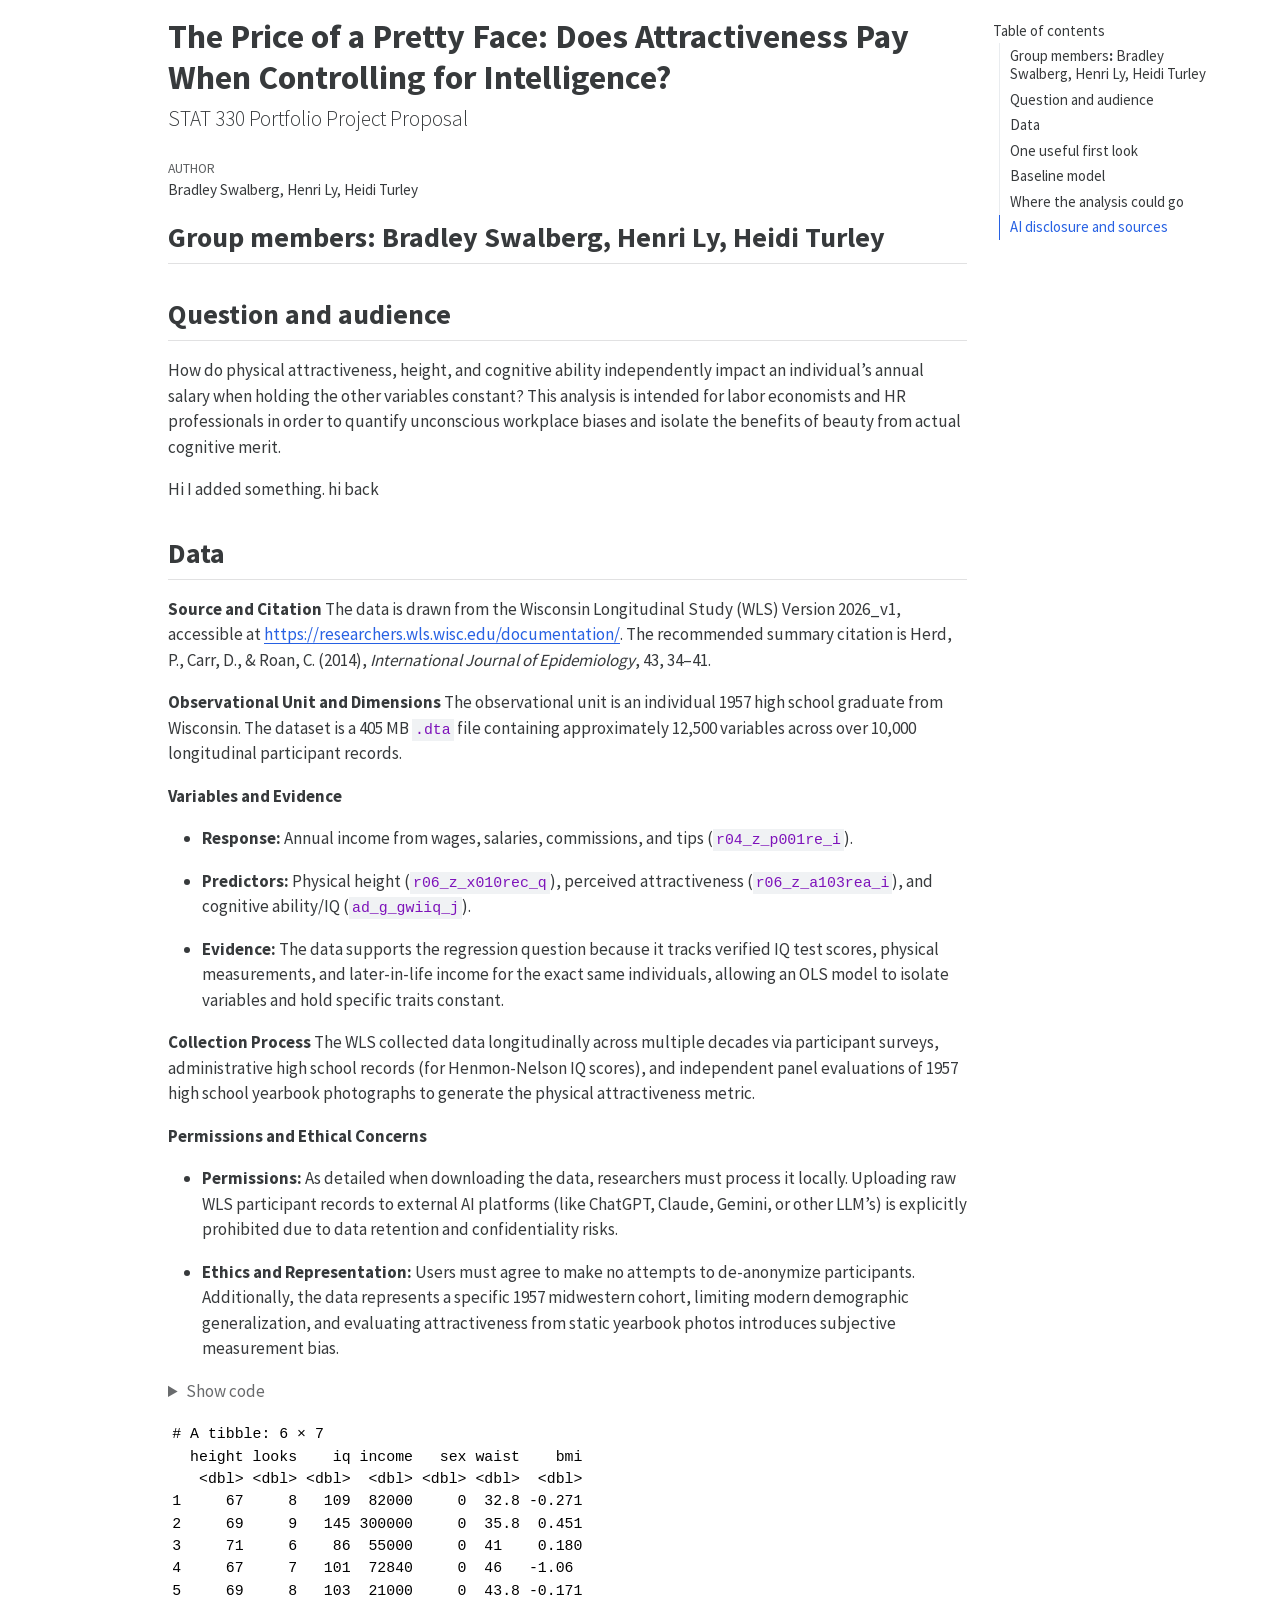
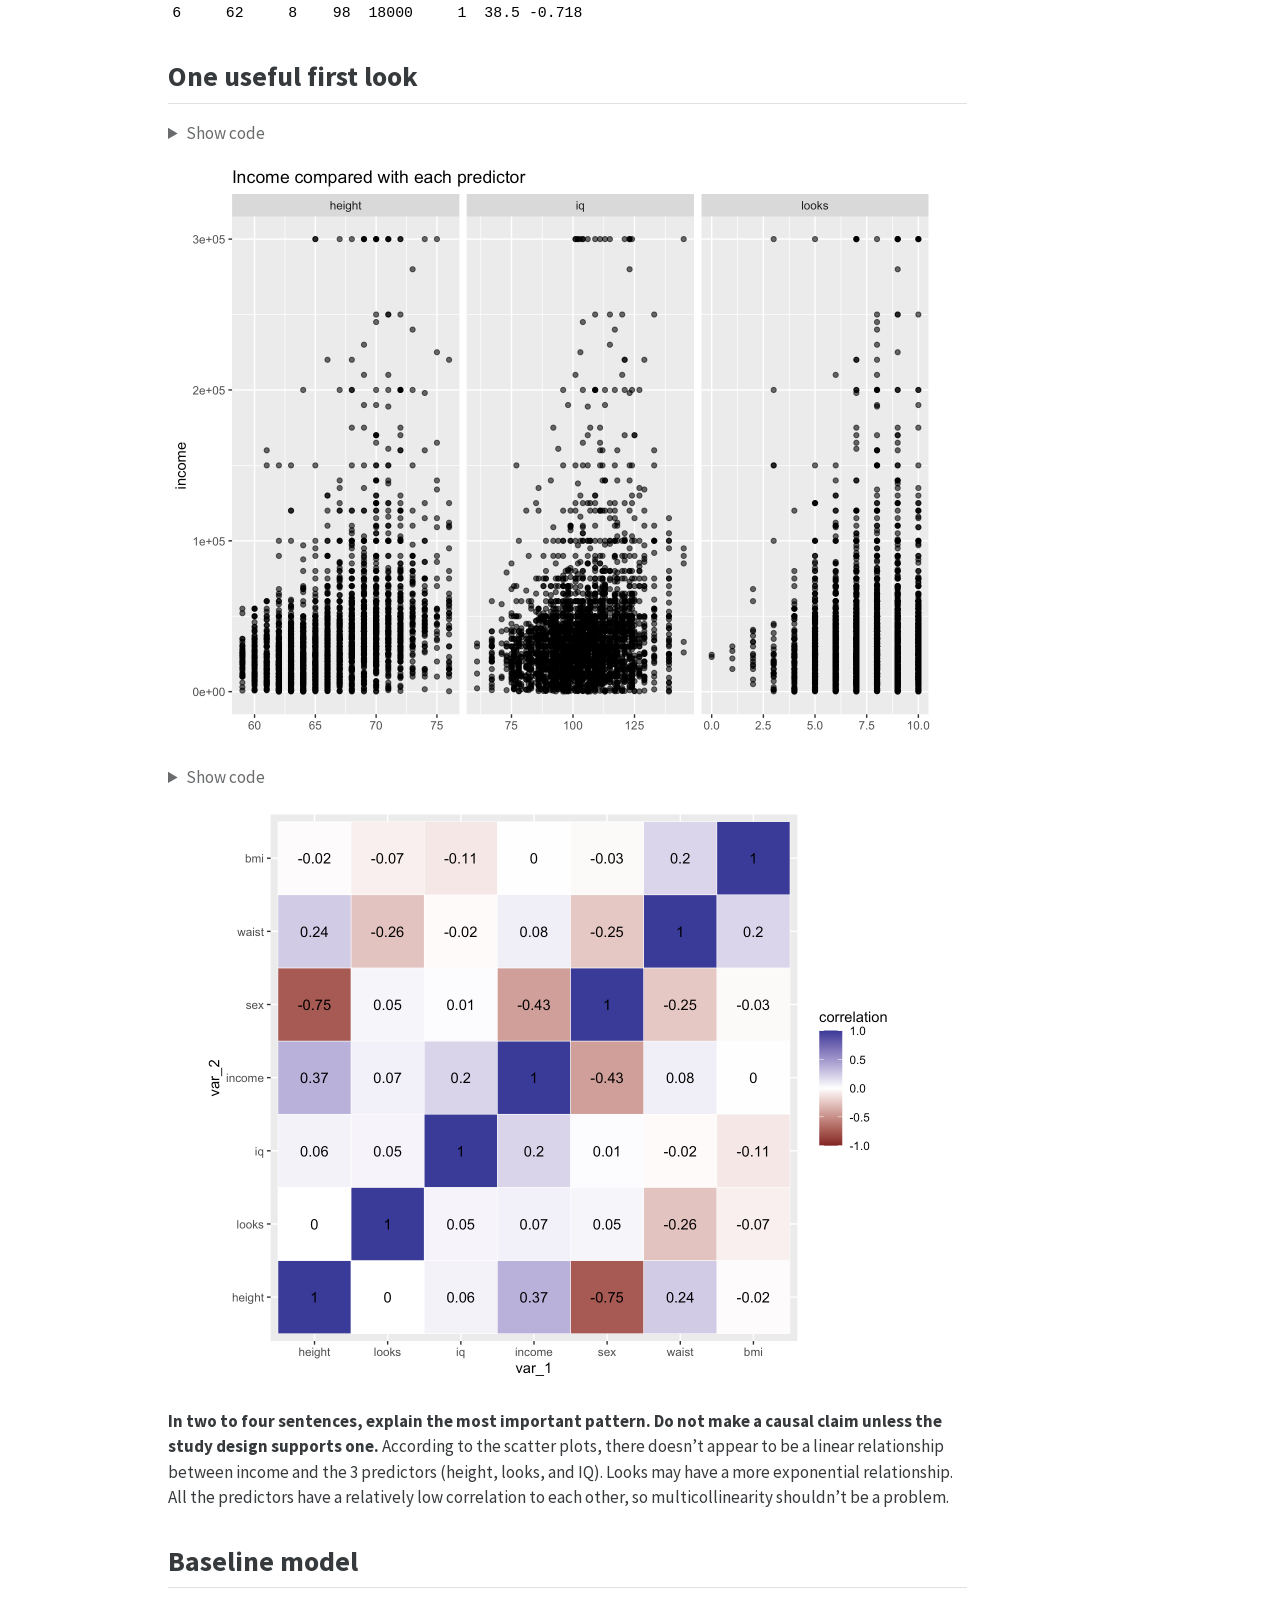
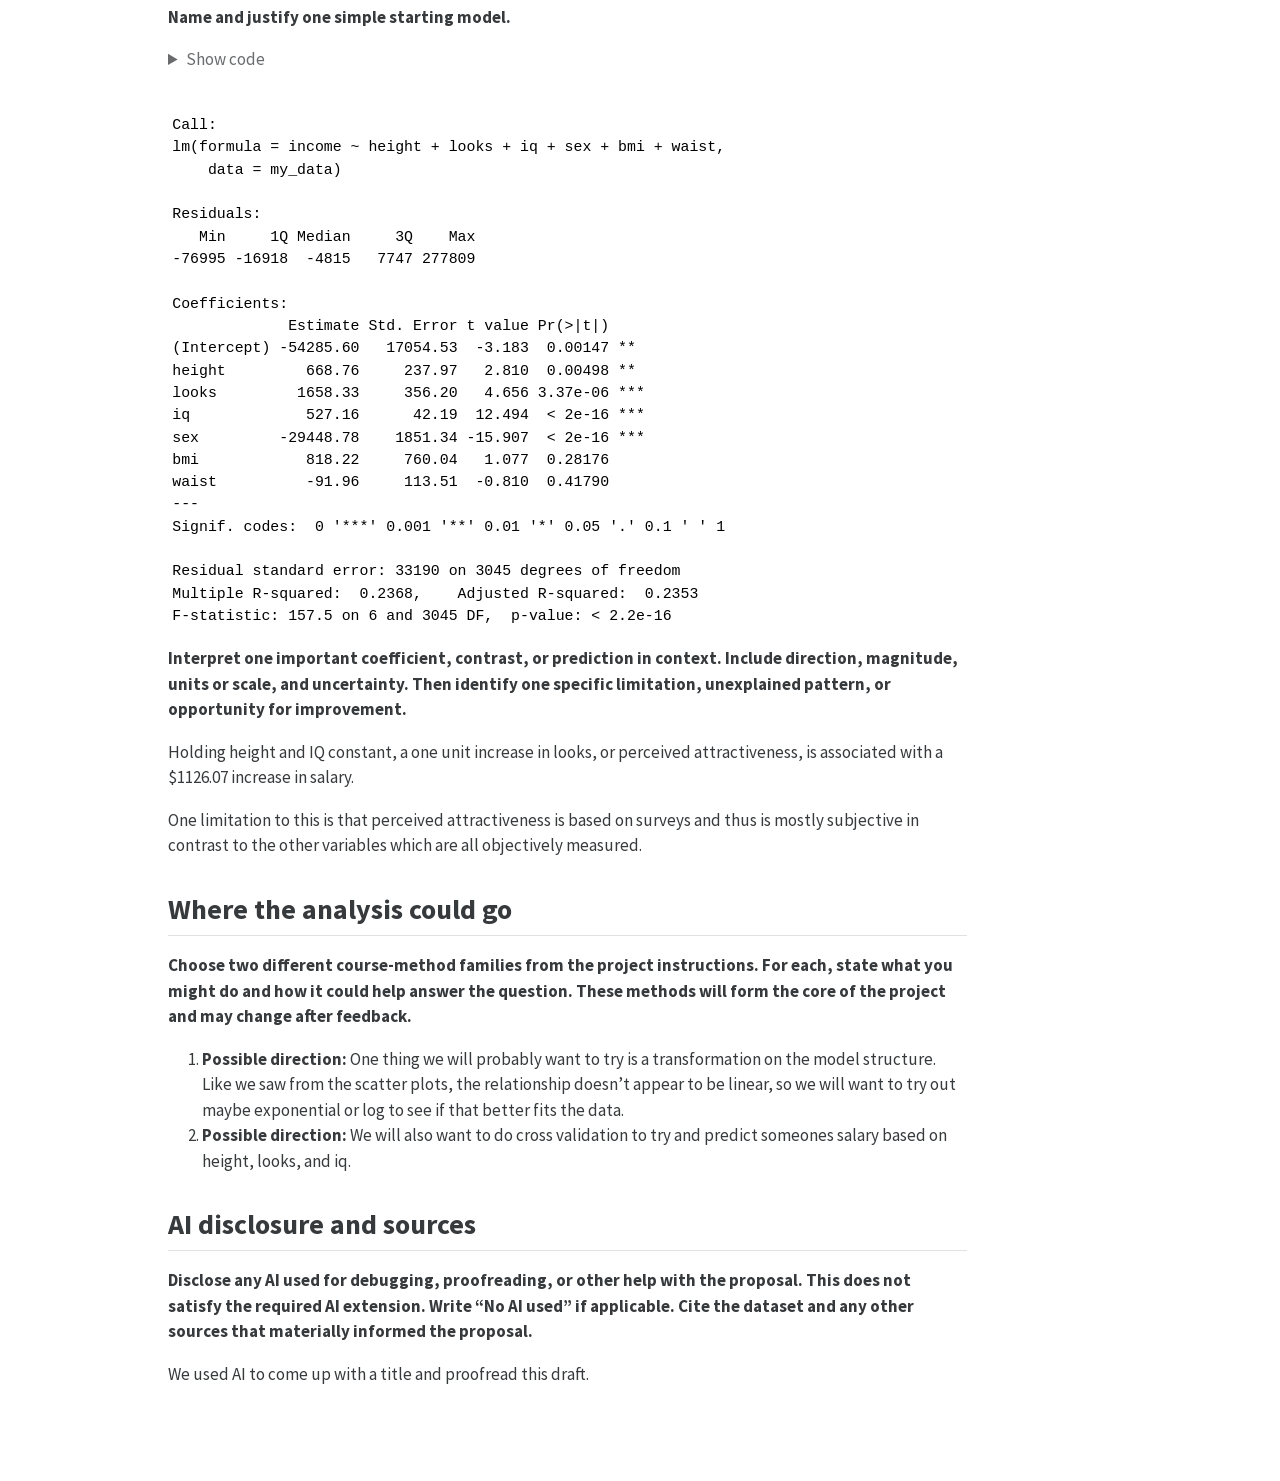
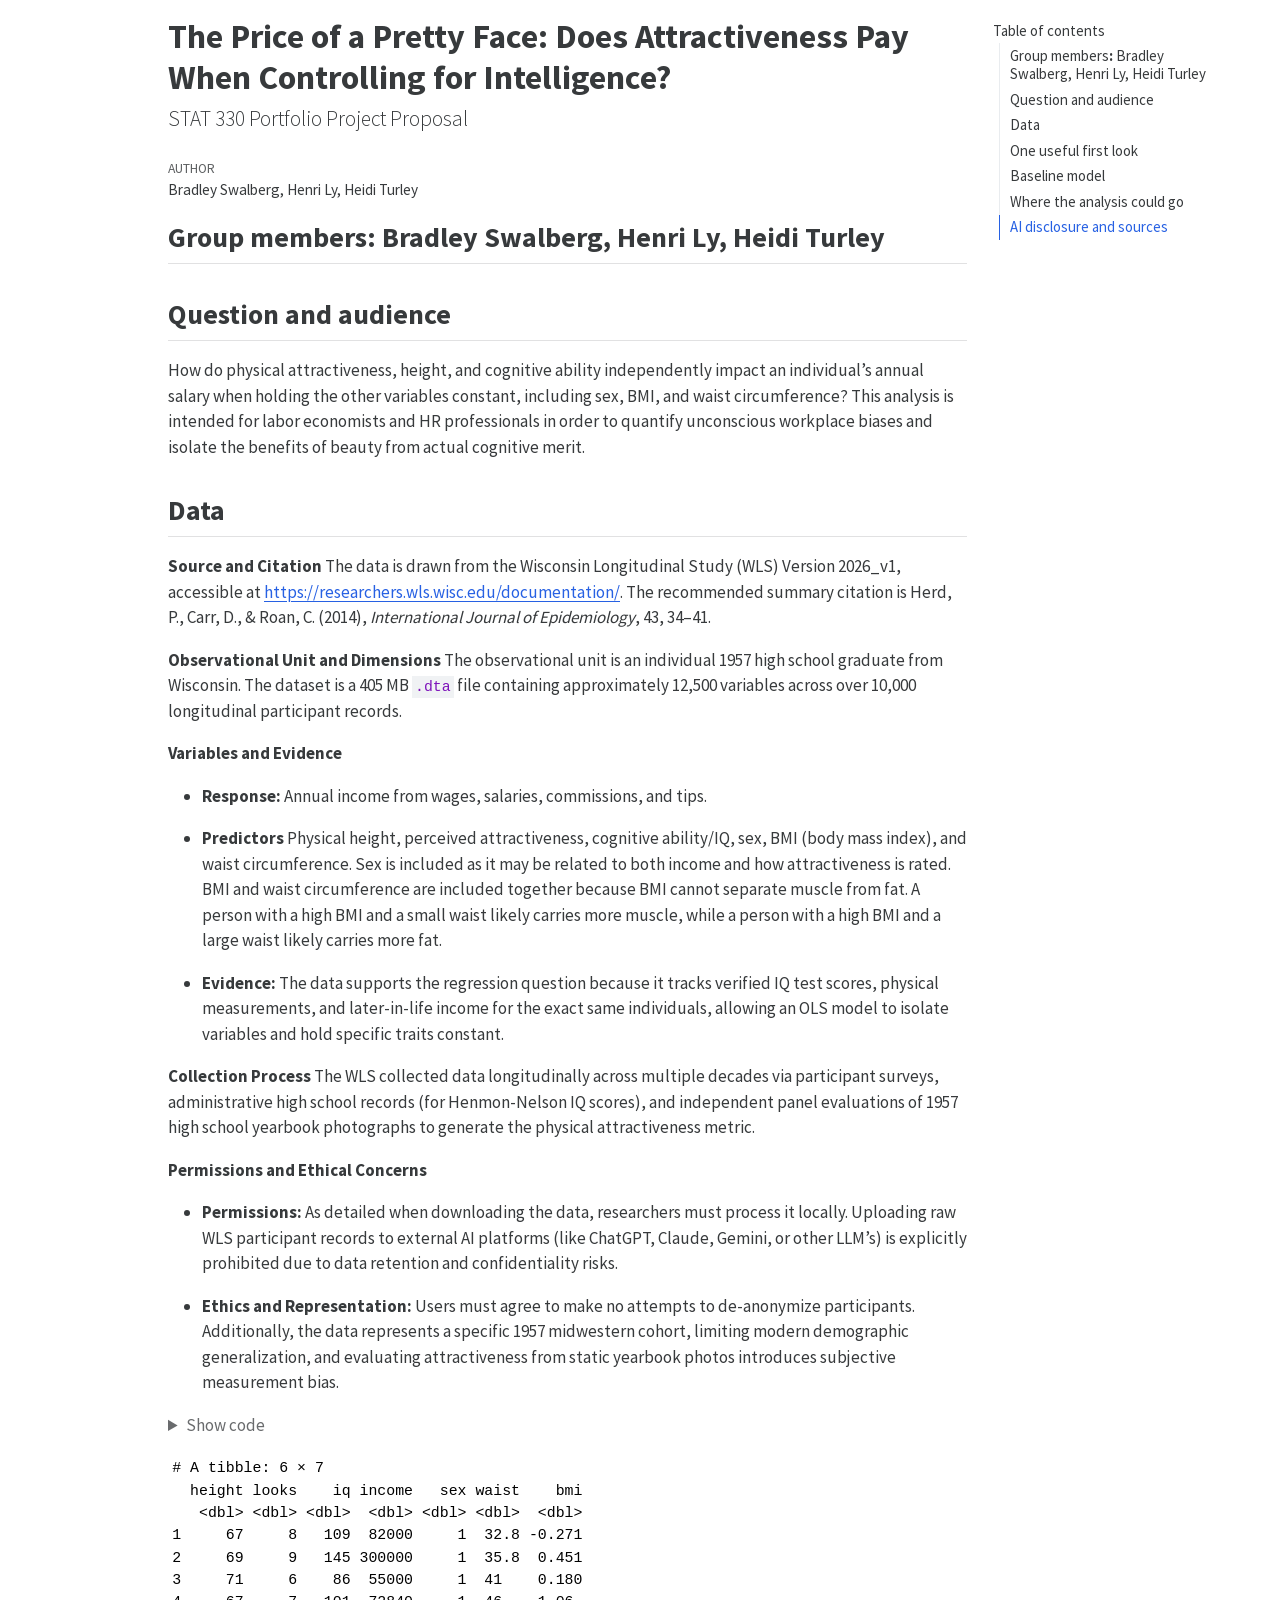
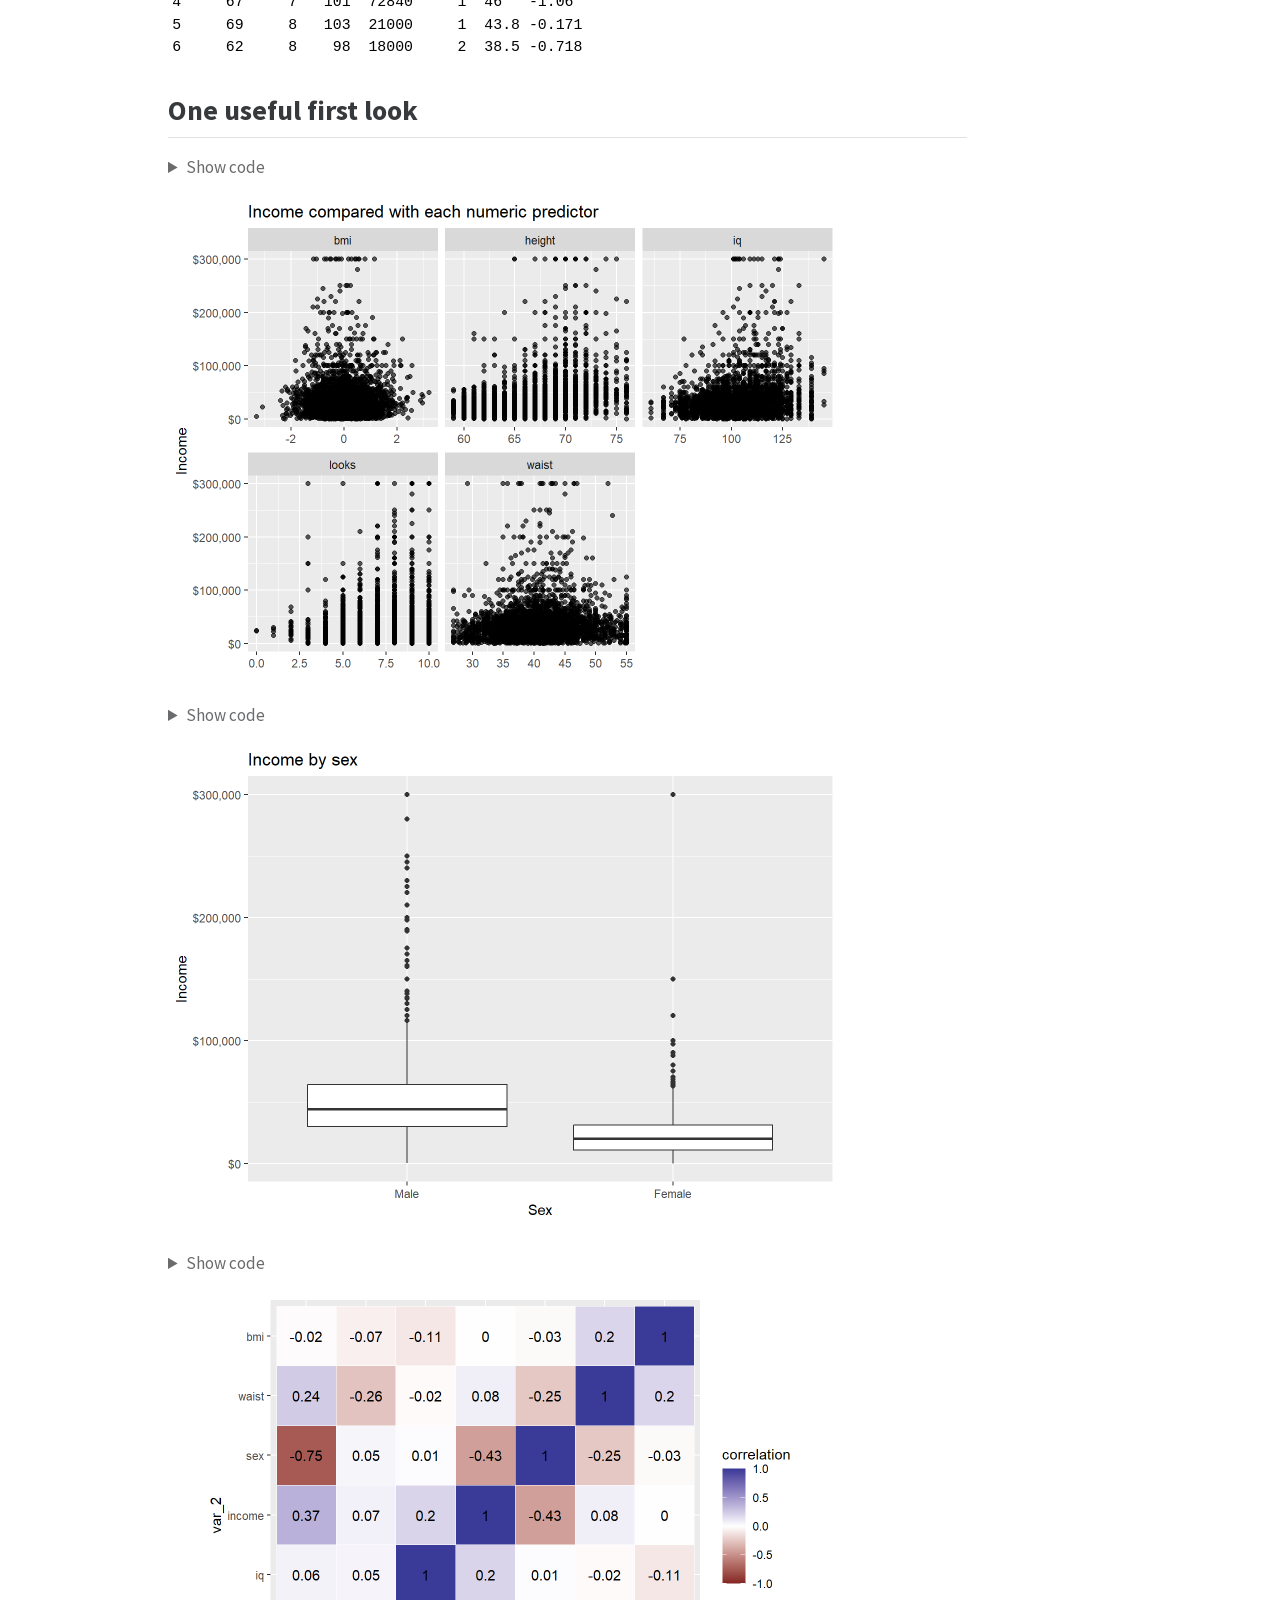
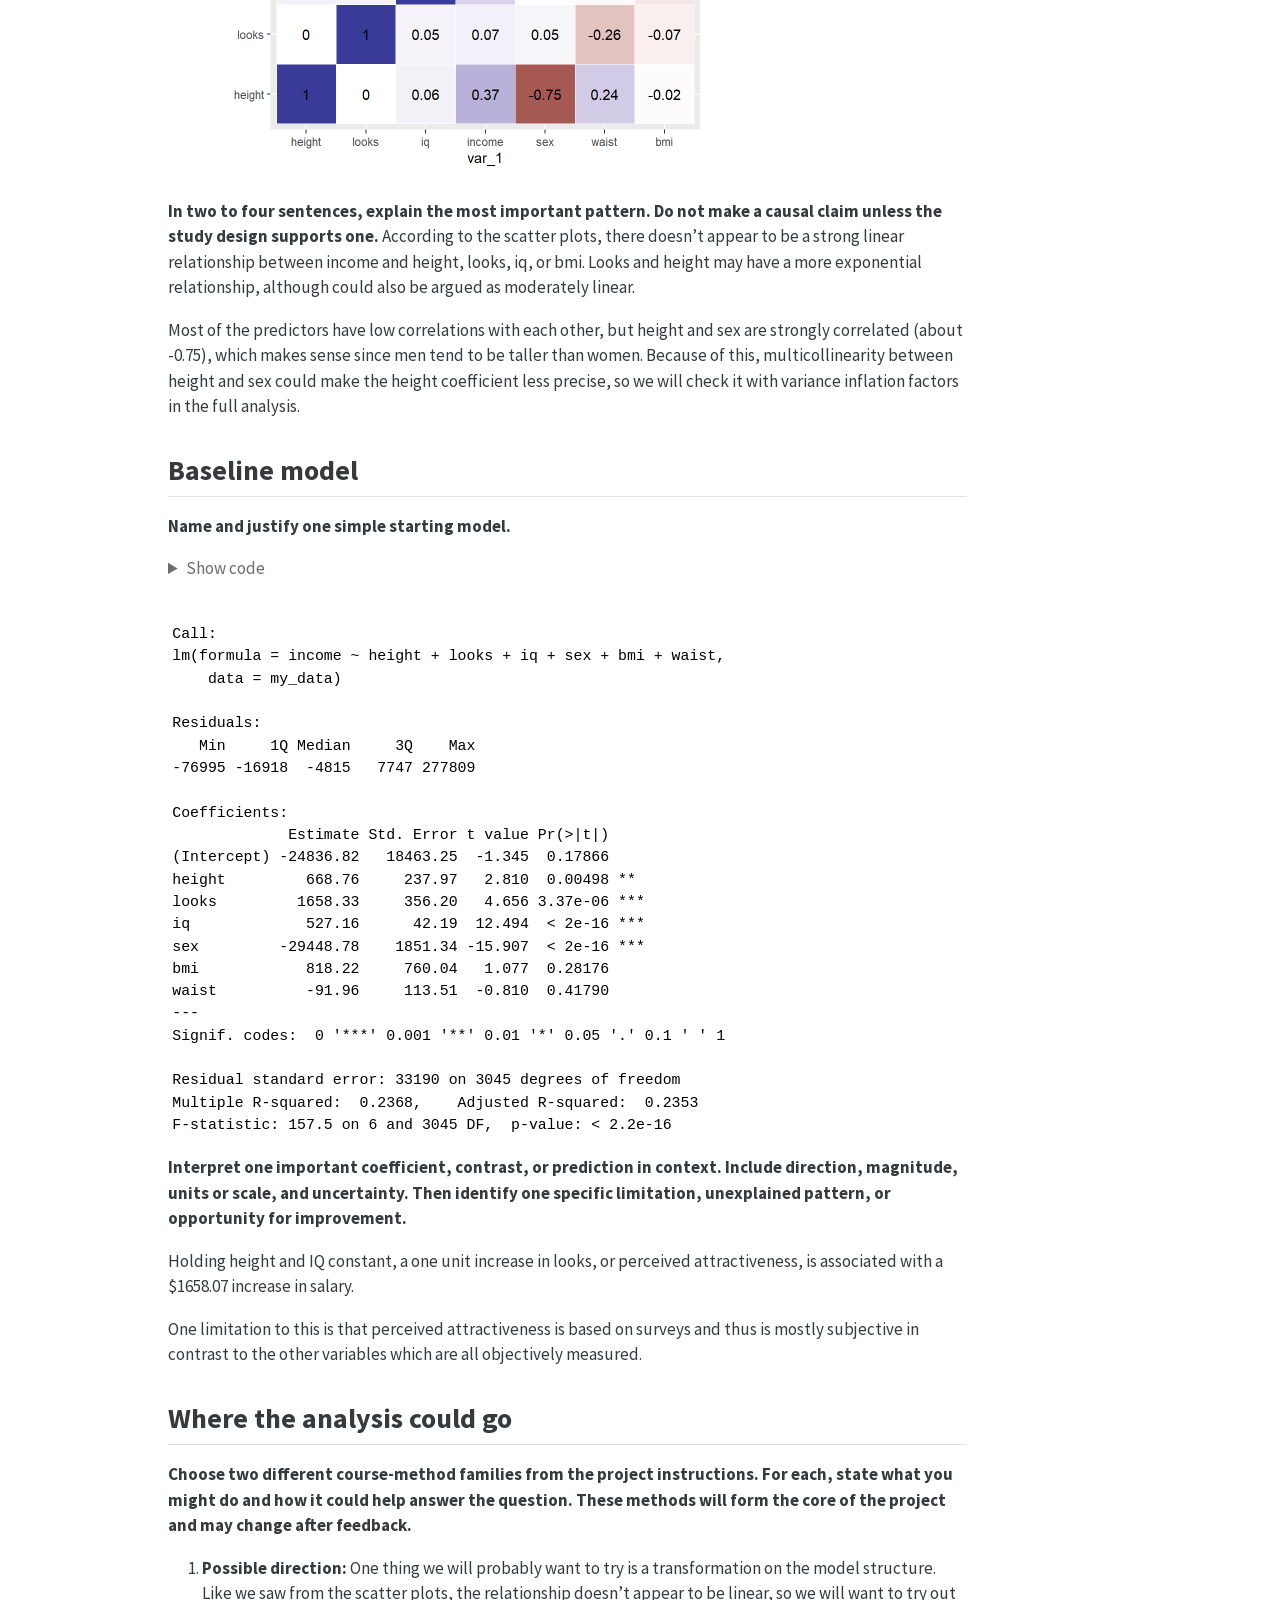
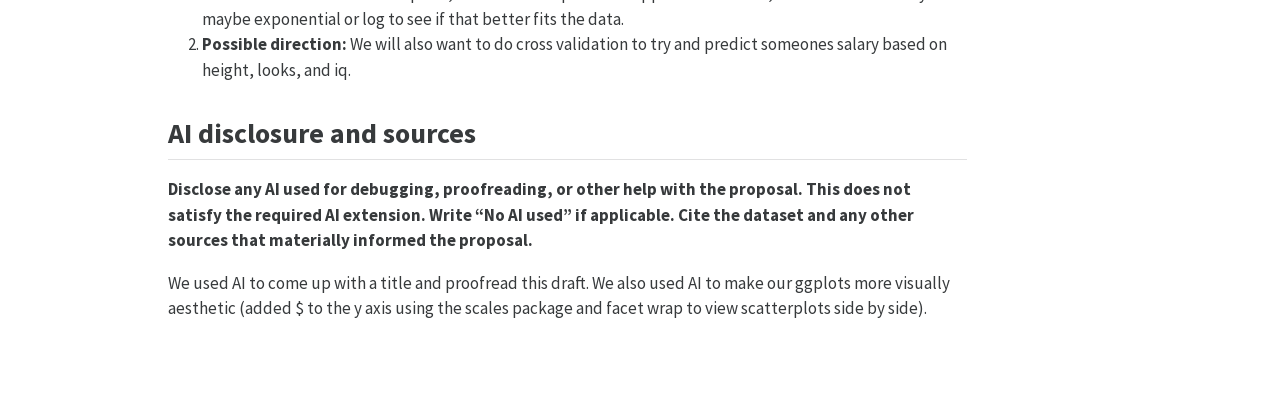
